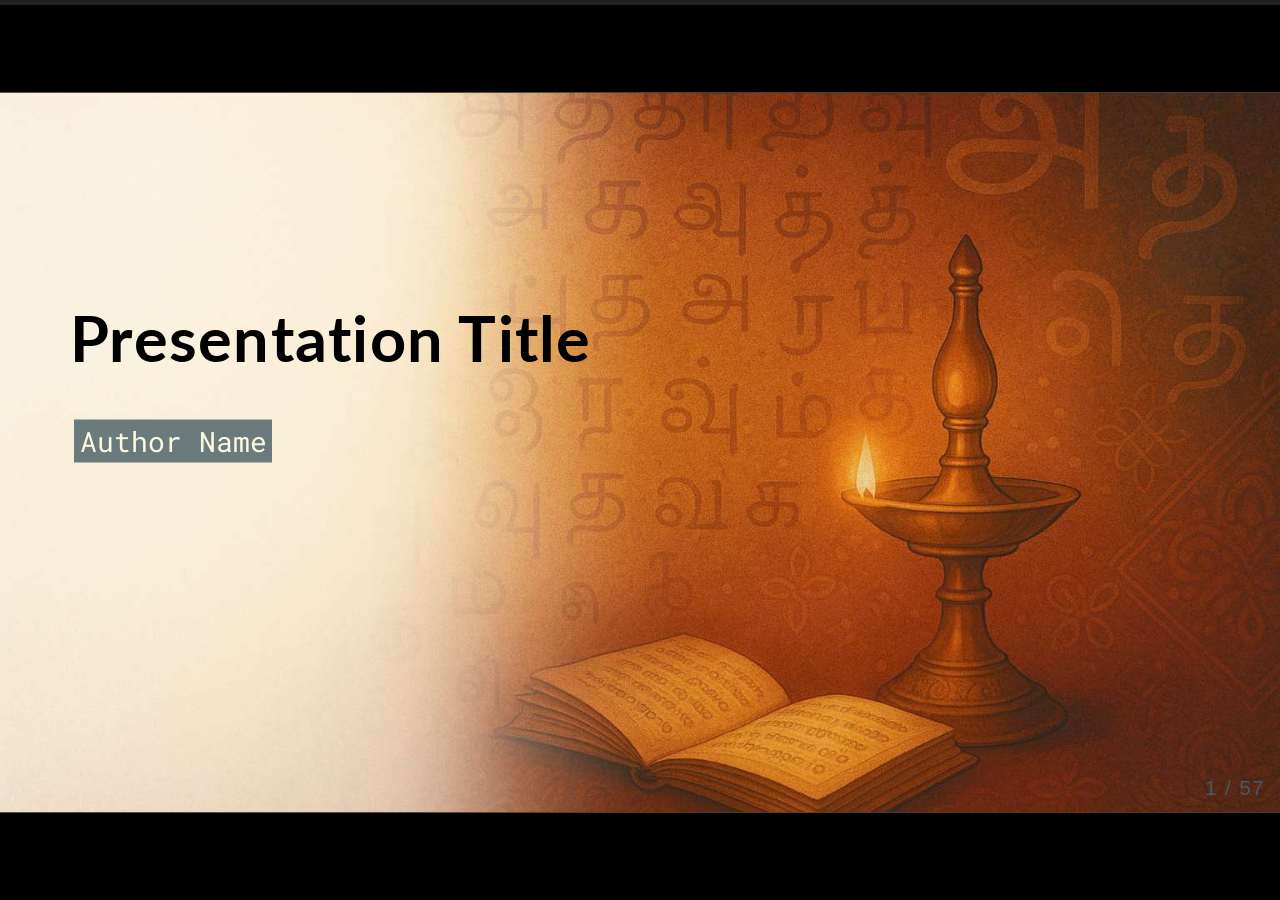
==== index.html @ c6c33ec2 "Add files via upload" ====
<!DOCTYPE html><html lang="en-US"><head><meta charset="UTF-8"><meta name="viewport" content="width=device-width,height=device-height,initial-scale=1.0"><meta name="apple-mobile-web-app-capable" content="yes"><meta http-equiv="X-UA-Compatible" content="ie=edge"><meta property="og:type" content="website"><meta name="twitter:card" content="summary"><style>@media screen{body[data-bespoke-view=""] .bespoke-marp-parent>.bespoke-marp-osc>button,body[data-bespoke-view=next] .bespoke-marp-parent>.bespoke-marp-osc>button,body[data-bespoke-view=presenter] .bespoke-marp-presenter-container .bespoke-marp-presenter-info-container button,body[data-bespoke-view=presenter] .bespoke-marp-presenter-container .bespoke-marp-presenter-note-container button{appearance:none;background-color:initial;border:0;color:inherit;cursor:pointer;font-size:inherit;opacity:.8;outline:none;padding:0;transition:opacity .2s linear;-webkit-tap-highlight-color:transparent}body[data-bespoke-view=""] .bespoke-marp-parent>.bespoke-marp-osc>button:disabled,body[data-bespoke-view=next] .bespoke-marp-parent>.bespoke-marp-osc>button:disabled,body[data-bespoke-view=presenter] .bespoke-marp-presenter-container .bespoke-marp-presenter-info-container button:disabled,body[data-bespoke-view=presenter] .bespoke-marp-presenter-container .bespoke-marp-presenter-note-container button:disabled{cursor:not-allowed;opacity:.15!important}body[data-bespoke-view=""] .bespoke-marp-parent>.bespoke-marp-osc>button:hover,body[data-bespoke-view=next] .bespoke-marp-parent>.bespoke-marp-osc>button:hover,body[data-bespoke-view=presenter] .bespoke-marp-presenter-container .bespoke-marp-presenter-info-container button:hover,body[data-bespoke-view=presenter] .bespoke-marp-presenter-container .bespoke-marp-presenter-note-container button:hover{opacity:1}body[data-bespoke-view=""] .bespoke-marp-parent>.bespoke-marp-osc>button:hover:active,body[data-bespoke-view=next] .bespoke-marp-parent>.bespoke-marp-osc>button:hover:active,body[data-bespoke-view=presenter] .bespoke-marp-presenter-container .bespoke-marp-presenter-info-container button:hover:active,body[data-bespoke-view=presenter] .bespoke-marp-presenter-container .bespoke-marp-presenter-note-container button:hover:active{opacity:.6}body[data-bespoke-view=""] .bespoke-marp-parent>.bespoke-marp-osc>button:hover:not(:disabled),body[data-bespoke-view=next] .bespoke-marp-parent>.bespoke-marp-osc>button:hover:not(:disabled),body[data-bespoke-view=presenter] .bespoke-marp-presenter-container .bespoke-marp-presenter-info-container button:hover:not(:disabled),body[data-bespoke-view=presenter] .bespoke-marp-presenter-container .bespoke-marp-presenter-note-container button:hover:not(:disabled){transition:none}body[data-bespoke-view=""] .bespoke-marp-parent>.bespoke-marp-osc>button[data-bespoke-marp-osc=prev],body[data-bespoke-view=next] .bespoke-marp-parent>.bespoke-marp-osc>button[data-bespoke-marp-osc=prev],body[data-bespoke-view=presenter] .bespoke-marp-presenter-container .bespoke-marp-presenter-info-container button.bespoke-marp-presenter-info-page-prev{background:#0000 url("[data-uri]") no-repeat 50%;background-size:contain;overflow:hidden;text-indent:100%;white-space:nowrap}body[data-bespoke-view=""] .bespoke-marp-parent>.bespoke-marp-osc>button[data-bespoke-marp-osc=next],body[data-bespoke-view=next] .bespoke-marp-parent>.bespoke-marp-osc>button[data-bespoke-marp-osc=next],body[data-bespoke-view=presenter] .bespoke-marp-presenter-container .bespoke-marp-presenter-info-container button.bespoke-marp-presenter-info-page-next{background:#0000 url("[data-uri]") no-repeat 50%;background-size:contain;overflow:hidden;text-indent:100%;white-space:nowrap}body[data-bespoke-view=""] .bespoke-marp-parent>.bespoke-marp-osc>button[data-bespoke-marp-osc=fullscreen],body[data-bespoke-view=next] .bespoke-marp-parent>.bespoke-marp-osc>button[data-bespoke-marp-osc=fullscreen]{background:#0000 url("[data-uri]") no-repeat 50%;background-size:contain;overflow:hidden;text-indent:100%;white-space:nowrap}body[data-bespoke-view=""] .bespoke-marp-parent>.bespoke-marp-osc>button.exit[data-bespoke-marp-osc=fullscreen],body[data-bespoke-view=next] .bespoke-marp-parent>.bespoke-marp-osc>button.exit[data-bespoke-marp-osc=fullscreen]{background-image:url("[data-uri]")}body[data-bespoke-view=""] .bespoke-marp-parent>.bespoke-marp-osc>button[data-bespoke-marp-osc=presenter],body[data-bespoke-view=next] .bespoke-marp-parent>.bespoke-marp-osc>button[data-bespoke-marp-osc=presenter]{background:#0000 url("[data-uri]") no-repeat 50%;background-size:contain;overflow:hidden;text-indent:100%;white-space:nowrap}body[data-bespoke-view=presenter] .bespoke-marp-presenter-container .bespoke-marp-presenter-note-container button.bespoke-marp-presenter-note-bigger{background:#0000 url("[data-uri]") no-repeat 50%;background-size:contain;overflow:hidden;text-indent:100%;white-space:nowrap}body[data-bespoke-view=presenter] .bespoke-marp-presenter-container .bespoke-marp-presenter-note-container button.bespoke-marp-presenter-note-smaller{background:#0000 url("[data-uri]") no-repeat 50%;background-size:contain;overflow:hidden;text-indent:100%;white-space:nowrap}}@keyframes __bespoke_marp_transition_reduced_outgoing__{0%{opacity:1}to{opacity:0}}@keyframes __bespoke_marp_transition_reduced_incoming__{0%{mix-blend-mode:plus-lighter;opacity:0}to{mix-blend-mode:plus-lighter;opacity:1}}.bespoke-marp-note,.bespoke-marp-osc,.bespoke-progress-parent{display:none;transition:none}@media screen{::view-transition-group(*){animation-duration:var(--marp-bespoke-transition-animation-duration,.5s);animation-timing-function:ease}::view-transition-new(*),::view-transition-old(*){animation-delay:0s;animation-direction:var(--marp-bespoke-transition-animation-direction,normal);animation-duration:var(--marp-bespoke-transition-animation-duration,.5s);animation-fill-mode:both;animation-name:var(--marp-bespoke-transition-animation-name,var(--marp-bespoke-transition-animation-name-fallback,__bespoke_marp_transition_no_animation__));mix-blend-mode:normal}::view-transition-old(*){--marp-bespoke-transition-animation-name-fallback:__bespoke_marp_transition_reduced_outgoing__;animation-timing-function:ease}::view-transition-new(*){--marp-bespoke-transition-animation-name-fallback:__bespoke_marp_transition_reduced_incoming__;animation-timing-function:ease}::view-transition-new(root),::view-transition-old(root){animation-timing-function:linear}::view-transition-new(__bespoke_marp_transition_osc__),::view-transition-old(__bespoke_marp_transition_osc__){animation-duration:0s!important;animation-name:__bespoke_marp_transition_osc__!important}::view-transition-new(__bespoke_marp_transition_osc__){opacity:0!important}.bespoke-marp-transition-warming-up::view-transition-group(*),.bespoke-marp-transition-warming-up::view-transition-new(*),.bespoke-marp-transition-warming-up::view-transition-old(*){animation-play-state:paused!important}body,html{height:100%;margin:0}body{background:#000;overflow:hidden}svg.bespoke-marp-slide{content-visibility:hidden;opacity:0;pointer-events:none;z-index:-1}svg.bespoke-marp-slide:not(.bespoke-marp-active) *{view-transition-name:none!important}svg.bespoke-marp-slide.bespoke-marp-active{content-visibility:visible;opacity:1;pointer-events:auto;z-index:0}svg.bespoke-marp-slide.bespoke-marp-active.bespoke-marp-active-ready *{animation-name:__bespoke_marp__!important}@supports not (content-visibility:hidden){svg.bespoke-marp-slide[data-bespoke-marp-load=hideable]{display:none}svg.bespoke-marp-slide[data-bespoke-marp-load=hideable].bespoke-marp-active{display:block}}}@media screen and (prefers-reduced-motion:reduce){svg.bespoke-marp-slide *{view-transition-name:none!important}}@media screen{[data-bespoke-marp-fragment=inactive]{visibility:hidden}body[data-bespoke-view=""] .bespoke-marp-parent,body[data-bespoke-view=next] .bespoke-marp-parent{inset:0;position:absolute}body[data-bespoke-view=""] .bespoke-marp-parent>.bespoke-marp-osc,body[data-bespoke-view=next] .bespoke-marp-parent>.bespoke-marp-osc{background:#000000a6;border-radius:7px;bottom:50px;color:#fff;contain:paint;display:block;font-family:Helvetica,Arial,sans-serif;font-size:16px;left:50%;line-height:0;opacity:1;padding:12px;position:absolute;touch-action:manipulation;transform:translateX(-50%);transition:opacity .2s linear;-webkit-user-select:none;user-select:none;white-space:nowrap;will-change:transform;z-index:1;view-transition-name:__bespoke_marp_transition_osc__}body[data-bespoke-view=""] .bespoke-marp-parent>.bespoke-marp-osc>*,body[data-bespoke-view=next] .bespoke-marp-parent>.bespoke-marp-osc>*{margin-left:6px}body[data-bespoke-view=""] .bespoke-marp-parent>.bespoke-marp-osc>:first-child,body[data-bespoke-view=next] .bespoke-marp-parent>.bespoke-marp-osc>:first-child{margin-left:0}body[data-bespoke-view=""] .bespoke-marp-parent>.bespoke-marp-osc>span,body[data-bespoke-view=next] .bespoke-marp-parent>.bespoke-marp-osc>span{opacity:.8}body[data-bespoke-view=""] .bespoke-marp-parent>.bespoke-marp-osc>span[data-bespoke-marp-osc=page],body[data-bespoke-view=next] .bespoke-marp-parent>.bespoke-marp-osc>span[data-bespoke-marp-osc=page]{display:inline-block;min-width:140px;text-align:center}body[data-bespoke-view=""] .bespoke-marp-parent>.bespoke-marp-osc>button[data-bespoke-marp-osc=fullscreen],body[data-bespoke-view=""] .bespoke-marp-parent>.bespoke-marp-osc>button[data-bespoke-marp-osc=next],body[data-bespoke-view=""] .bespoke-marp-parent>.bespoke-marp-osc>button[data-bespoke-marp-osc=presenter],body[data-bespoke-view=""] .bespoke-marp-parent>.bespoke-marp-osc>button[data-bespoke-marp-osc=prev],body[data-bespoke-view=next] .bespoke-marp-parent>.bespoke-marp-osc>button[data-bespoke-marp-osc=fullscreen],body[data-bespoke-view=next] .bespoke-marp-parent>.bespoke-marp-osc>button[data-bespoke-marp-osc=next],body[data-bespoke-view=next] .bespoke-marp-parent>.bespoke-marp-osc>button[data-bespoke-marp-osc=presenter],body[data-bespoke-view=next] .bespoke-marp-parent>.bespoke-marp-osc>button[data-bespoke-marp-osc=prev]{height:32px;line-height:32px;width:32px}body[data-bespoke-view=""] .bespoke-marp-parent.bespoke-marp-inactive,body[data-bespoke-view=next] .bespoke-marp-parent.bespoke-marp-inactive{cursor:none}body[data-bespoke-view=""] .bespoke-marp-parent.bespoke-marp-inactive>.bespoke-marp-osc,body[data-bespoke-view=next] .bespoke-marp-parent.bespoke-marp-inactive>.bespoke-marp-osc{opacity:0;pointer-events:none}body[data-bespoke-view=""] svg.bespoke-marp-slide,body[data-bespoke-view=next] svg.bespoke-marp-slide{height:100%;left:0;position:absolute;top:0;width:100%}body[data-bespoke-view=""] .bespoke-progress-parent{background:#222;display:flex;height:5px;width:100%}body[data-bespoke-view=""] .bespoke-progress-parent+.bespoke-marp-parent{top:5px}body[data-bespoke-view=""] .bespoke-progress-parent .bespoke-progress-bar{background:#0288d1;flex:0 0 0;transition:flex-basis .2s cubic-bezier(0,1,1,1)}body[data-bespoke-view=next]{background:#0000}body[data-bespoke-view=presenter]{background:#161616}body[data-bespoke-view=presenter] .bespoke-marp-presenter-container{display:grid;font-family:Helvetica,Arial,sans-serif;grid-template:"current dragbar next" minmax(140px,1fr) "current dragbar note" 2fr "info    dragbar note" 3em;grid-template-columns:minmax(3px,var(--bespoke-marp-presenter-split-ratio,66%)) 0 minmax(3px,1fr);height:100%;left:0;position:absolute;top:0;width:100%}body[data-bespoke-view=presenter] .bespoke-marp-presenter-container .bespoke-marp-parent{grid-area:current;overflow:hidden;position:relative}body[data-bespoke-view=presenter] .bespoke-marp-presenter-container .bespoke-marp-parent svg.bespoke-marp-slide{height:calc(100% - 40px);left:20px;pointer-events:none;position:absolute;top:20px;-webkit-user-select:none;user-select:none;width:calc(100% - 40px)}body[data-bespoke-view=presenter] .bespoke-marp-presenter-container .bespoke-marp-parent svg.bespoke-marp-slide.bespoke-marp-active{filter:drop-shadow(0 3px 10px rgba(0,0,0,.5))}body[data-bespoke-view=presenter] .bespoke-marp-presenter-container .bespoke-marp-presenter-dragbar-container{background:#0288d1;cursor:col-resize;grid-area:dragbar;margin-left:-3px;opacity:0;position:relative;transition:opacity .4s linear .1s;width:6px;z-index:10}body[data-bespoke-view=presenter] .bespoke-marp-presenter-container .bespoke-marp-presenter-dragbar-container:hover{opacity:1}body[data-bespoke-view=presenter] .bespoke-marp-presenter-container .bespoke-marp-presenter-dragbar-container.active{opacity:1;transition-delay:0s}body[data-bespoke-view=presenter] .bespoke-marp-presenter-container .bespoke-marp-presenter-next-container{background:#222;cursor:pointer;display:none;grid-area:next;overflow:hidden;position:relative}body[data-bespoke-view=presenter] .bespoke-marp-presenter-container .bespoke-marp-presenter-next-container.active{display:block}body[data-bespoke-view=presenter] .bespoke-marp-presenter-container .bespoke-marp-presenter-next-container iframe.bespoke-marp-presenter-next{background:#0000;border:0;display:block;filter:drop-shadow(0 3px 10px rgba(0,0,0,.5));height:calc(100% - 40px);left:20px;pointer-events:none;position:absolute;top:20px;-webkit-user-select:none;user-select:none;width:calc(100% - 40px)}body[data-bespoke-view=presenter] .bespoke-marp-presenter-container .bespoke-marp-presenter-note-container{background:#222;color:#eee;grid-area:note;position:relative;z-index:1}body[data-bespoke-view=presenter] .bespoke-marp-presenter-container .bespoke-marp-presenter-note-container button{height:1.5em;line-height:1.5em;width:1.5em}body[data-bespoke-view=presenter] .bespoke-marp-presenter-container .bespoke-marp-presenter-note-container .bespoke-marp-presenter-note-wrapper{display:block;inset:0;position:absolute}body[data-bespoke-view=presenter] .bespoke-marp-presenter-container .bespoke-marp-presenter-note-container .bespoke-marp-presenter-note-buttons{background:#000000a6;border-radius:4px;bottom:0;display:flex;gap:4px;margin:12px;opacity:0;padding:6px;pointer-events:none;position:absolute;right:0;transition:opacity .2s linear}body[data-bespoke-view=presenter] .bespoke-marp-presenter-container .bespoke-marp-presenter-note-container .bespoke-marp-presenter-note-buttons:focus-within,body[data-bespoke-view=presenter] .bespoke-marp-presenter-container .bespoke-marp-presenter-note-container .bespoke-marp-presenter-note-wrapper:focus-within+.bespoke-marp-presenter-note-buttons,body[data-bespoke-view=presenter] .bespoke-marp-presenter-container .bespoke-marp-presenter-note-container:hover .bespoke-marp-presenter-note-buttons{opacity:1;pointer-events:auto}body[data-bespoke-view=presenter] .bespoke-marp-presenter-container .bespoke-marp-presenter-note-container .bespoke-marp-note{box-sizing:border-box;font-size:calc(1.1em*var(--bespoke-marp-note-font-scale, 1));height:calc(100% - 40px);margin:20px;overflow:auto;padding-right:3px;white-space:pre-wrap;width:calc(100% - 40px);word-wrap:break-word;scrollbar-color:#eeeeee80 #0000;scrollbar-width:thin}body[data-bespoke-view=presenter] .bespoke-marp-presenter-container .bespoke-marp-presenter-note-container .bespoke-marp-note::-webkit-scrollbar{width:6px}body[data-bespoke-view=presenter] .bespoke-marp-presenter-container .bespoke-marp-presenter-note-container .bespoke-marp-note::-webkit-scrollbar-track{background:#0000}body[data-bespoke-view=presenter] .bespoke-marp-presenter-container .bespoke-marp-presenter-note-container .bespoke-marp-note::-webkit-scrollbar-thumb{background:#eeeeee80;border-radius:6px}body[data-bespoke-view=presenter] .bespoke-marp-presenter-container .bespoke-marp-presenter-note-container .bespoke-marp-note:empty{pointer-events:none}body[data-bespoke-view=presenter] .bespoke-marp-presenter-container .bespoke-marp-presenter-note-container .bespoke-marp-note.active{display:block}body[data-bespoke-view=presenter] .bespoke-marp-presenter-container .bespoke-marp-presenter-note-container .bespoke-marp-note p:first-child{margin-top:0}body[data-bespoke-view=presenter] .bespoke-marp-presenter-container .bespoke-marp-presenter-note-container .bespoke-marp-note p:last-child{margin-bottom:0}body[data-bespoke-view=presenter] .bespoke-marp-presenter-container .bespoke-marp-presenter-info-container{align-items:center;box-sizing:border-box;color:#eee;display:flex;flex-wrap:nowrap;grid-area:info;justify-content:center;overflow:hidden;padding:0 10px}body[data-bespoke-view=presenter] .bespoke-marp-presenter-container .bespoke-marp-presenter-info-container .bespoke-marp-presenter-info-page,body[data-bespoke-view=presenter] .bespoke-marp-presenter-container .bespoke-marp-presenter-info-container .bespoke-marp-presenter-info-time,body[data-bespoke-view=presenter] .bespoke-marp-presenter-container .bespoke-marp-presenter-info-container .bespoke-marp-presenter-info-timer{box-sizing:border-box;display:block;padding:0 10px;white-space:nowrap;width:100%}body[data-bespoke-view=presenter] .bespoke-marp-presenter-container .bespoke-marp-presenter-info-container button{height:1.5em;line-height:1.5em;width:1.5em}body[data-bespoke-view=presenter] .bespoke-marp-presenter-container .bespoke-marp-presenter-info-container .bespoke-marp-presenter-info-page{order:2;text-align:center}body[data-bespoke-view=presenter] .bespoke-marp-presenter-container .bespoke-marp-presenter-info-container .bespoke-marp-presenter-info-page .bespoke-marp-presenter-info-page-text{display:inline-block;min-width:120px;text-align:center}body[data-bespoke-view=presenter] .bespoke-marp-presenter-container .bespoke-marp-presenter-info-container .bespoke-marp-presenter-info-time{color:#999;order:1;text-align:left}body[data-bespoke-view=presenter] .bespoke-marp-presenter-container .bespoke-marp-presenter-info-container .bespoke-marp-presenter-info-timer{color:#999;order:3;text-align:right}body[data-bespoke-view=presenter] .bespoke-marp-presenter-container .bespoke-marp-presenter-info-container .bespoke-marp-presenter-info-timer:hover{cursor:pointer}}@media print{.bespoke-marp-presenter-info-container,.bespoke-marp-presenter-next-container,.bespoke-marp-presenter-note-container{display:none}}</style><style>@charset "UTF-8";@import "https://fonts.bunny.net/css?family=Lato:400,900|Roboto+Mono:400,700&display=swap";@import url('https://gsm-arivu.github.io/css/am_template_custom.css');@import url('https://cdnjs.cloudflare.com/ajax/libs/font-awesome/6.5.0/css/all.min.css');div#\:\$p > svg > foreignObject > section{width:1280px;height:720px;box-sizing:border-box;overflow:hidden;position:relative;scroll-snap-align:center center;-webkit-text-size-adjust:100%;text-size-adjust:100%}div#\:\$p > svg > foreignObject > section::after{bottom:0;content:attr(data-marpit-pagination);padding:inherit;pointer-events:none;position:absolute;right:0}div#\:\$p > svg > foreignObject > section:not([data-marpit-pagination])::after{display:none}div#\:\$p > svg > foreignObject > section :is(h1, marp-h1){font-size:2em;margin:0.67em 0}div#\:\$p > svg > foreignObject > section video::-webkit-media-controls{will-change:transform}@page {size:1280px 720px;margin:0}@media print{html, body{background-color:#fff;margin:0;page-break-inside:avoid;break-inside:avoid-page}div#\:\$p > svg > foreignObject > section{page-break-before:always;break-before:page}div#\:\$p > svg > foreignObject > section, div#\:\$p > svg > foreignObject > section *{-webkit-print-color-adjust:exact!important;animation-delay:0s!important;animation-duration:0s!important;color-adjust:exact!important;transition:none!important}div#\:\$p > svg[data-marpit-svg]{display:block;height:100vh;width:100vw}}/*!
 * Marp / Marpit Gaia theme.
 *
 * @theme gaia
 * @author Yuki Hattori
 *
 * @auto-scaling true
 * @size 16:9 1280px 720px
 * @size 4:3 960px 720px
 */div#\:\$p > svg > foreignObject > section :is(pre, marp-pre) code.hljs{display:block;overflow-x:auto;padding:1em}div#\:\$p > svg > foreignObject > section code.hljs{padding:3px 5px}div#\:\$p > svg > foreignObject > section .hljs{background:#000;color:#f8f8f8}div#\:\$p > svg > foreignObject > section .hljs-comment,div#\:\$p > svg > foreignObject > section .hljs-quote{color:#aeaeae;font-style:italic}div#\:\$p > svg > foreignObject > section .hljs-keyword,div#\:\$p > svg > foreignObject > section .hljs-selector-tag,div#\:\$p > svg > foreignObject > section .hljs-type{color:#e28964}div#\:\$p > svg > foreignObject > section .hljs-string{color:#65b042}div#\:\$p > svg > foreignObject > section .hljs-subst{color:#daefa3}div#\:\$p > svg > foreignObject > section .hljs-link,div#\:\$p > svg > foreignObject > section .hljs-regexp{color:#e9c062}div#\:\$p > svg > foreignObject > section .hljs-name,div#\:\$p > svg > foreignObject > section .hljs-section,div#\:\$p > svg > foreignObject > section .hljs-tag,div#\:\$p > svg > foreignObject > section .hljs-title{color:#89bdff}div#\:\$p > svg > foreignObject > section .hljs-class .hljs-title,div#\:\$p > svg > foreignObject > section .hljs-doctag,div#\:\$p > svg > foreignObject > section .hljs-title.class_{text-decoration:underline}div#\:\$p > svg > foreignObject > section .hljs-bullet,div#\:\$p > svg > foreignObject > section .hljs-number,div#\:\$p > svg > foreignObject > section .hljs-symbol{color:#3387cc}div#\:\$p > svg > foreignObject > section .hljs-params,div#\:\$p > svg > foreignObject > section .hljs-template-variable,div#\:\$p > svg > foreignObject > section .hljs-variable{color:#3e87e3}div#\:\$p > svg > foreignObject > section .hljs-attribute{color:#cda869}div#\:\$p > svg > foreignObject > section .hljs-meta{color:#8996a8}div#\:\$p > svg > foreignObject > section .hljs-formula{background-color:#0e2231;color:#f8f8f8;font-style:italic}div#\:\$p > svg > foreignObject > section .hljs-addition{background-color:#253b22;color:#f8f8f8}div#\:\$p > svg > foreignObject > section .hljs-deletion{background-color:#420e09;color:#f8f8f8}div#\:\$p > svg > foreignObject > section .hljs-selector-class{color:#9b703f}div#\:\$p > svg > foreignObject > section .hljs-selector-id{color:#8b98ab}div#\:\$p > svg > foreignObject > section .hljs-emphasis{font-style:italic}div#\:\$p > svg > foreignObject > section .hljs-strong{font-weight:700}div#\:\$p > svg > foreignObject > section :is(h1, marp-h1),div#\:\$p > svg > foreignObject > section :is(h2, marp-h2),div#\:\$p > svg > foreignObject > section :is(h3, marp-h3),div#\:\$p > svg > foreignObject > section :is(h4, marp-h4),div#\:\$p > svg > foreignObject > section :is(h5, marp-h5),div#\:\$p > svg > foreignObject > section :is(h6, marp-h6){margin:.5em 0 0}div#\:\$p > svg > foreignObject > section :is(h1, marp-h1) strong,div#\:\$p > svg > foreignObject > section :is(h2, marp-h2) strong,div#\:\$p > svg > foreignObject > section :is(h3, marp-h3) strong,div#\:\$p > svg > foreignObject > section :is(h4, marp-h4) strong,div#\:\$p > svg > foreignObject > section :is(h5, marp-h5) strong,div#\:\$p > svg > foreignObject > section :is(h6, marp-h6) strong{font-weight:inherit}div#\:\$p > svg > foreignObject > section :is(h1, marp-h1)::part(auto-scaling),div#\:\$p > svg > foreignObject > section :is(h2, marp-h2)::part(auto-scaling),div#\:\$p > svg > foreignObject > section :is(h3, marp-h3)::part(auto-scaling),div#\:\$p > svg > foreignObject > section :is(h4, marp-h4)::part(auto-scaling),div#\:\$p > svg > foreignObject > section :is(h5, marp-h5)::part(auto-scaling),div#\:\$p > svg > foreignObject > section :is(h6, marp-h6)::part(auto-scaling){max-height:580px}div#\:\$p > svg > foreignObject > section :is(h1, marp-h1){font-size:1.8em}div#\:\$p > svg > foreignObject > section :is(h2, marp-h2){font-size:1.5em}div#\:\$p > svg > foreignObject > section :is(h3, marp-h3){font-size:1.3em}div#\:\$p > svg > foreignObject > section :is(h4, marp-h4){font-size:1.1em}div#\:\$p > svg > foreignObject > section :is(h5, marp-h5){font-size:1em}div#\:\$p > svg > foreignObject > section :is(h6, marp-h6){font-size:.9em}div#\:\$p > svg > foreignObject > section blockquote,div#\:\$p > svg > foreignObject > section p{margin:1em 0 0}div#\:\$p > svg > foreignObject > section ol>li,div#\:\$p > svg > foreignObject > section ul>li{margin:.3em 0 0}div#\:\$p > svg > foreignObject > section ol>li>p,div#\:\$p > svg > foreignObject > section ul>li>p{margin:.6em 0 0}div#\:\$p > svg > foreignObject > section code{display:inline-block;font-family:Roboto Mono,monospace;font-size:.8em;letter-spacing:0;margin:-.1em .15em;padding:.1em .2em;vertical-align:baseline}div#\:\$p > svg > foreignObject > section :is(pre, marp-pre){display:block;margin:1em 0 0;overflow:visible}div#\:\$p > svg > foreignObject > section :is(pre, marp-pre) code{box-sizing:border-box;font-size:.7em;margin:0;min-width:100%;padding:.5em}div#\:\$p > svg > foreignObject > section :is(pre, marp-pre)::part(auto-scaling){max-height:calc(580px - 1em)}div#\:\$p > svg > foreignObject > section blockquote{margin:1em 0 0;padding:0 1em;position:relative}div#\:\$p > svg > foreignObject > section blockquote:after,div#\:\$p > svg > foreignObject > section blockquote:before{content:"“";display:block;font-family:Times New Roman,serif;font-weight:700;position:absolute}div#\:\$p > svg > foreignObject > section blockquote:before{left:0;top:0}div#\:\$p > svg > foreignObject > section blockquote:after{bottom:0;right:0;transform:rotate(180deg)}div#\:\$p > svg > foreignObject > section blockquote>:first-child{margin-top:0}div#\:\$p > svg > foreignObject > section mark{background:transparent}div#\:\$p > svg > foreignObject > section table{border-collapse:collapse;border-spacing:0;margin:1em 0 0}div#\:\$p > svg > foreignObject > section table td,div#\:\$p > svg > foreignObject > section table th{border-style:solid;border-width:1px;padding:.2em .4em}div#\:\$p > svg > foreignObject > section footer,div#\:\$p > svg > foreignObject > section header,div#\:\$p > svg > foreignObject > section:after{box-sizing:border-box;font-size:66%;height:70px;line-height:50px;overflow:hidden;padding:10px 25px;position:absolute}div#\:\$p > svg > foreignObject > section:after{--marpit-root-font-size:66%;}div#\:\$p > svg > foreignObject > section header{top:0}div#\:\$p > svg > foreignObject > section footer,div#\:\$p > svg > foreignObject > section header{left:0;right:0}div#\:\$p > svg > foreignObject > section footer{bottom:0}div#\:\$p > svg > foreignObject > section{background-color:var(--color-background);background-image:linear-gradient(135deg, hsla(0,0%,53%,0), hsla(0,0%,53%,.02) 50%, hsla(0,0%,100%,0) 0, hsla(0,0%,100%,.05));color:var(--color-foreground);font-family:Lato,Avenir Next,Avenir,Trebuchet MS,Segoe UI,sans-serif;font-size:35px;height:720px;letter-spacing:1.25px;line-height:1.35;padding:70px;width:1280px;word-wrap:break-word;--color-background:#fff8e1;--color-background-stripe:rgba(69,90,100,.1);--color-foreground:#455a64;--color-dimmed:#6a7a7d;--color-highlight:#0288d1;}div#\:\$p > svg > foreignObject > section{--marpit-root-font-size:35px;}div#\:\$p > svg > foreignObject > section:after{bottom:0;font-size:80%;right:0}div#\:\$p > svg > foreignObject > section:after{--marpit-root-font-size:80%;}div#\:\$p > svg > foreignObject > section a,div#\:\$p > svg > foreignObject > section mark{color:var(--color-highlight)}div#\:\$p > svg > foreignObject > section code{background:var(--color-dimmed);color:var(--color-background)}div#\:\$p > svg > foreignObject > section :is(h1, marp-h1) strong,div#\:\$p > svg > foreignObject > section :is(h2, marp-h2) strong,div#\:\$p > svg > foreignObject > section :is(h3, marp-h3) strong,div#\:\$p > svg > foreignObject > section :is(h4, marp-h4) strong,div#\:\$p > svg > foreignObject > section :is(h5, marp-h5) strong,div#\:\$p > svg > foreignObject > section :is(h6, marp-h6) strong{color:var(--color-highlight)}div#\:\$p > svg > foreignObject > section :is(pre, marp-pre){background:var(--color-foreground)}div#\:\$p > svg > foreignObject > section :is(pre, marp-pre)>code{background:transparent}div#\:\$p > svg > foreignObject > section blockquote:after,div#\:\$p > svg > foreignObject > section blockquote:before,div#\:\$p > svg > foreignObject > section footer,div#\:\$p > svg > foreignObject > section header,div#\:\$p > svg > foreignObject > section section:after{color:var(--color-dimmed)}div#\:\$p > svg > foreignObject > section table td,div#\:\$p > svg > foreignObject > section table th{border-color:var(--color-foreground)}div#\:\$p > svg > foreignObject > section table thead th{background:var(--color-foreground);color:var(--color-background)}div#\:\$p > svg > foreignObject > section table tbody>tr:nth-child(odd) td,div#\:\$p > svg > foreignObject > section table tbody>tr:nth-child(odd) th{background:var(--color-background-stripe, transparent)}div#\:\$p > svg > foreignObject > section>:first-child,div#\:\$p > svg > foreignObject > section>header:first-child+*{margin-top:0}div#\:\$p > svg > foreignObject > section:where(.invert){--color-background:#455a64;--color-background-stripe:rgba(255,248,225,.1);--color-foreground:#fff8e1;--color-dimmed:#dad8c8;--color-highlight:#81d4fa;}div#\:\$p > svg > foreignObject > section:where(.gaia){--color-background:#0288d1;--color-background-stripe:rgba(255,248,225,.1);--color-foreground:#fff8e1;--color-dimmed:#cce2de;--color-highlight:#81d4fa;}div#\:\$p > svg > foreignObject > section:where(.lead){align-items:stretch;flex-flow:column nowrap;place-content:safe center center}div#\:\$p > svg > foreignObject > section:where(.lead) :is(h1, marp-h1),div#\:\$p > svg > foreignObject > section:where(.lead) :is(h2, marp-h2),div#\:\$p > svg > foreignObject > section:where(.lead) :is(h3, marp-h3),div#\:\$p > svg > foreignObject > section:where(.lead) :is(h4, marp-h4),div#\:\$p > svg > foreignObject > section:where(.lead) :is(h5, marp-h5),div#\:\$p > svg > foreignObject > section:where(.lead) :is(h6, marp-h6){text-align:center}div#\:\$p > svg > foreignObject > section:where(.lead) p{text-align:center}div#\:\$p > svg > foreignObject > section:where(.lead) blockquote>:is(h1, marp-h1),div#\:\$p > svg > foreignObject > section:where(.lead) blockquote>:is(h2, marp-h2),div#\:\$p > svg > foreignObject > section:where(.lead) blockquote>:is(h3, marp-h3),div#\:\$p > svg > foreignObject > section:where(.lead) blockquote>:is(h4, marp-h4),div#\:\$p > svg > foreignObject > section:where(.lead) blockquote>:is(h5, marp-h5),div#\:\$p > svg > foreignObject > section:where(.lead) blockquote>:is(h6, marp-h6),div#\:\$p > svg > foreignObject > section:where(.lead) blockquote>p{text-align:left}div#\:\$p > svg > foreignObject > section:where(.lead) ol>li>p,div#\:\$p > svg > foreignObject > section:where(.lead) ul>li>p{text-align:left}div#\:\$p > svg > foreignObject > section:where(.lead) table{margin-left:auto;margin-right:auto}div#\:\$p > svg > foreignObject > :where(section){container-type:size}div#\:\$p > svg > foreignObject > section img[data-marp-twemoji]{background:transparent;height:1em;margin:0 .05em 0 .1em;vertical-align:-.1em;width:1em}/*!
 * Marp / Marpit arivu theme.
 *
 * @theme arivu
 * @author Ganesh Shankar mishra
 *
 * @auto-scaling true
 * @size 16:9 1280px 720px
 * @size 4:3 960px 720px
 */div#\:\$p > svg > foreignObject > section.test-import2{background-color:blue}div#\:\$p > svg > foreignObject > section .icon-header{position:absolute;top:0;left:0;right:0;height:70px;padding:10px 25px;display:flex;align-items:center;box-sizing:border-box}div#\:\$p > svg > foreignObject > section .icon-header img{height:60px}div#\:\$p > svg > foreignObject > section.invert .icon-header img{filter:invert(1)}div#\:\$p > svg > foreignObject > section.gaia .icon-header img{filter:invert(1)}div#\:\$p > svg > foreignObject > section .icon-header :is(h1, marp-h1){margin:0;font-size:24px;font-weight:normal;color:var(--color-foreground);line-height:0;padding:10px}div#\:\$p > svg > foreignObject > section .icon-header p{margin:0;font-size:24px;font-weight:normal;color:var(--color-foreground);line-height:0;padding:10px}div#\:\$p > svg > foreignObject > section::after{content:attr(data-marpit-pagination) " / " attr(data-marpit-pagination-total);position:absolute;bottom:-10px;right:-10px;font-size:0.6em;color:var(--color-foreground);font-family:sans-serif}div#\:\$p > svg > foreignObject > section::after{--marpit-root-font-size: 0.6em;}div#\:\$p > svg > foreignObject > section.box ul{list-style:none;padding:0}div#\:\$p > svg > foreignObject > section.box li{padding:14px;border-radius:12px;color:white;font-weight:normal;margin-bottom:14px;font-size:1.05em;box-shadow:3px 5px 15px rgba(0, 0, 0, 0.25);transition:transform 0.2s ease}div#\:\$p > svg > foreignObject > section.box li:hover{transform:scale(1.02)}div#\:\$p > svg > foreignObject > section.box li:nth-child(1){background-color:#FF6F61}div#\:\$p > svg > foreignObject > section.box li:nth-child(2){background-color:#6A5ACD}div#\:\$p > svg > foreignObject > section.box li:nth-child(3){background-color:#26A69A}div#\:\$p > svg > foreignObject > section.box li:nth-child(4){background-color:#FFA500}div#\:\$p > svg > foreignObject > section.box li:nth-child(5){background-color:#9C27B0}div#\:\$p > svg > foreignObject > section.box li:nth-child(6){background-color:#42A5F5}div#\:\$p > svg > foreignObject > section.capsule ul{list-style:none;padding:0}div#\:\$p > svg > foreignObject > section.capsule li{padding:14px 24px;border-radius:999px;color:white;font-weight:500;margin-bottom:14px;font-size:1.05em;box-shadow:3px 5px 15px rgba(0, 0, 0, 0.25);transition:transform 0.2s ease}div#\:\$p > svg > foreignObject > section.capsule li::before{content:''}div#\:\$p > svg > foreignObject > section.capsule li:hover{transform:scale(1.02)}div#\:\$p > svg > foreignObject > section.capsule li:nth-child(1){background-color:#2E86AB}div#\:\$p > svg > foreignObject > section.capsule li:nth-child(2){background-color:#6C5B7B}div#\:\$p > svg > foreignObject > section.capsule li:nth-child(3){background-color:#3C8D0D}div#\:\$p > svg > foreignObject > section.capsule li:nth-child(4){background-color:#D4A373}div#\:\$p > svg > foreignObject > section.capsule li:nth-child(5){background-color:#4E4E50}div#\:\$p > svg > foreignObject > section.capsule li:nth-child(6){background-color:#227C9D}div#\:\$p > svg > foreignObject > section.white ul{list-style:none;padding:0;margin:0}div#\:\$p > svg > foreignObject > section.white li{padding:16px 20px;background-color:#F8F9FA;color:#2C3E50;font-weight:500;margin-bottom:12px;font-size:1.05em;border-radius:15px;box-shadow:3px 5px 15px rgba(0, 0, 0, 0.25);transition:transform 0.2s ease}div#\:\$p > svg > foreignObject > section.white li:nth-child(even){background-color:#ECEFF1}div#\:\$p > svg > foreignObject > section.white li::before{content:"";color:#2C3E50;margin-right:12px;font-size:1.1em;vertical-align:middle}div#\:\$p > svg > foreignObject > section.white li:hover{transform:scale(1.02)}div#\:\$p > svg > foreignObject > section.white_circle ul{list-style:none;padding:0;margin:0}div#\:\$p > svg > foreignObject > section.white_circle li{padding:16px 20px;border-left:6px solid #2C3E50;background-color:#F8F9FA;color:#2C3E50;font-weight:500;margin-bottom:12px;font-size:1.05em;border-radius:6px;box-shadow:3px 5px 15px rgba(0, 0, 0, 0.25);transition:transform 0.2s ease}div#\:\$p > svg > foreignObject > section.white_circle li:nth-child(even){background-color:#ECEFF1}div#\:\$p > svg > foreignObject > section.white_circle li::before{content:"●";color:#2C3E50;margin-right:12px;font-size:1.1em;vertical-align:middle}div#\:\$p > svg > foreignObject > section.white_circle li:hover{transform:scale(1.02)}div#\:\$p > svg > foreignObject > section.white_delta ul{list-style:none;padding:0;margin:0}div#\:\$p > svg > foreignObject > section.white_delta li{padding:16px 22px;background-color:#FDFDFD;color:#1A1A1A;border-left:5px solid #6A1B9A;margin-bottom:14px;font-size:1.1em;font-weight:400;line-height:1.6;border-radius:4px;box-shadow:3px 5px 15px rgba(0, 0, 0, 0.25);transition:transform 0.2s ease}div#\:\$p > svg > foreignObject > section.white_delta li:nth-child(odd){background-color:#FAF7FF}div#\:\$p > svg > foreignObject > section.white_delta li:nth-child(even){background-color:#F3F6FB}div#\:\$p > svg > foreignObject > section.white_delta li::before{content:"▶";color:#6A1B9A;margin-right:10px;font-size:0.9em;vertical-align:middle}div#\:\$p > svg > foreignObject > section.white_delta li:hover{transform:scale(1.02)}div#\:\$p > svg > foreignObject > section.card ul{display:grid;grid-template-columns:repeat(3, 1fr);gap:20px;list-style:none;padding:0;margin:0}div#\:\$p > svg > foreignObject > section.card li{background-color:#e35757b8;color:#fbf9f9;padding:18px 24px;border-top:6px solid #6a0118;border-radius:8px;box-shadow:3px 5px 15px rgba(0, 0, 0, 0.25);font-size:1.05em;font-weight:normal;line-height:1.5;align-items:flex-start;transition:transform 0.2s ease}div#\:\$p > svg > foreignObject > section.card li:hover{transform:translateY(-4px)}@media (max-width: 768px){div#\:\$p > svg > foreignObject > section.card ul{grid-template-columns:repeat(2, 1fr)}}@media (max-width: 480px){div#\:\$p > svg > foreignObject > section.card ul{grid-template-columns:1fr}}div#\:\$p > svg > foreignObject > section.panel ul{display:flex;flex-wrap:wrap;gap:16px;padding-left:0;list-style:none;margin:0}div#\:\$p > svg > foreignObject > section.panel > ul > li{flex:1 1 23%;display:flex;flex-direction:column;border-radius:10px;overflow:hidden;box-shadow:2px 4px 12px rgba(0, 0, 0, 0.2);min-width:220px;min-height:400px;background-color:#f9f9f9;margin:0;padding:0;transition:transform 0.3s ease, box-shadow 0.3s ease}div#\:\$p > svg > foreignObject > section.panel > ul > li:hover{transform:translateY(-6px);box-shadow:4px 6px 16px rgba(0, 0, 0, 0.3)}div#\:\$p > svg > foreignObject > section.panel li::marker{display:none}div#\:\$p > svg > foreignObject > section.panel > ul > li > p:first-child{background-color:#333;color:#fff;font-weight:normal;text-align:center;padding:0px;margin:0;font-size:2.1em}div#\:\$p > svg > foreignObject > section.panel > ul > li > ul{background-color:#f0f0f0;flex:1;padding:14px;margin:0;font-size:0.95em;font-weight:normal;line-height:1.6;list-style:none;transition:background-color 0.3s ease;border-bottom-left-radius:12px;border-bottom-right-radius:12px;text-align:center;display:flex;align-items:center;justify-content:center}div#\:\$p > svg > foreignObject > section.panel > ul > li:hover > ul{background-color:#eaeaea}div#\:\$p > svg > foreignObject > section.panel > ul > li > ul li{list-style:none;padding-left:0;margin:6px 0;display:block}div#\:\$p > svg > foreignObject > section.panel li:nth-child(1) > p:first-child{background-color:#2c3e50}div#\:\$p > svg > foreignObject > section.panel li:nth-child(2) > p:first-child{background-color:#8e44ad}div#\:\$p > svg > foreignObject > section.panel li:nth-child(3) > p:first-child{background-color:#16a085}div#\:\$p > svg > foreignObject > section.panel li:nth-child(4) > p:first-child{background-color:#d35400}div#\:\$p > svg > foreignObject > section.panel li:nth-child(1) > ul{background-color:#ecf0f1;border:2px solid #2c3e50}div#\:\$p > svg > foreignObject > section.panel li:nth-child(2) > ul{background-color:#f5eef8;border:2px solid #8e44ad}div#\:\$p > svg > foreignObject > section.panel li:nth-child(3) > ul{background-color:#e8f8f5;border:2px solid #16a085}div#\:\$p > svg > foreignObject > section.panel li:nth-child(4) > ul{background-color:#fbeee6;border:2px solid #d35400}@media (max-width: 768px){div#\:\$p > svg > foreignObject > section.panel ul{flex-direction:column}}div#\:\$p > svg > foreignObject > section.panel_card ul{display:grid;grid-template-columns:repeat(auto-fit, minmax(240px, 1fr));gap:16px;padding:0;margin:0;list-style:none;justify-content:center}div#\:\$p > svg > foreignObject > section.panel_card > ul > li{display:flex;flex-direction:column;justify-content:stretch;align-items:stretch;background-color:#f9f9f9;border-radius:10px;overflow:hidden;box-shadow:2px 4px 12px rgba(0, 0, 0, 0.2);min-height:220px;height:100%;max-width:300px;width:100%;transition:transform 0.3s ease, box-shadow 0.3s ease;text-align:center}div#\:\$p > svg > foreignObject > section.panel_card > ul > li:hover{transform:translateY(-6px);box-shadow:4px 6px 16px rgba(0, 0, 0, 0.3)}div#\:\$p > svg > foreignObject > section.panel_card li::marker{display:none}div#\:\$p > svg > foreignObject > section.panel_card > ul > li > p:first-child{font-size:2.1em;font-weight:normal;padding:14px;margin:0;color:#fff}div#\:\$p > svg > foreignObject > section.panel_card > ul > li > ul{flex:1;display:flex;flex-direction:column;justify-content:center;align-items:center;padding:14px;margin:0;font-size:0.95em;font-weight:normal;line-height:1.6;list-style:none;border-bottom-left-radius:12px;border-bottom-right-radius:12px;text-align:center;background-color:#f0f0f0}div#\:\$p > svg > foreignObject > section.panel_card > ul > li > ul > li{list-style:none;margin:6px 0;text-align:center}div#\:\$p > svg > foreignObject > section.panel_card li:nth-child(1) > p:first-child{background-color:#2c3e50}div#\:\$p > svg > foreignObject > section.panel_card li:nth-child(1) > ul{background-color:#ecf0f1;border:2px solid #2c3e50}div#\:\$p > svg > foreignObject > section.panel_card li:nth-child(2) > p:first-child{background-color:#8e44ad}div#\:\$p > svg > foreignObject > section.panel_card li:nth-child(2) > ul{background-color:#f5eef8;border:2px solid #8e44ad}div#\:\$p > svg > foreignObject > section.panel_card li:nth-child(3) > p:first-child{background-color:#16a085}div#\:\$p > svg > foreignObject > section.panel_card li:nth-child(3) > ul{background-color:#e8f8f5;border:2px solid #16a085}div#\:\$p > svg > foreignObject > section.panel_card li:nth-child(4) > p:first-child{background-color:#d35400}div#\:\$p > svg > foreignObject > section.panel_card li:nth-child(4) > ul{background-color:#fbeee6;border:2px solid #d35400}div#\:\$p > svg > foreignObject > section.panel_card li:nth-child(5) > p:first-child{background-color:#2980b9}div#\:\$p > svg > foreignObject > section.panel_card li:nth-child(5) > ul{background-color:#eaf2f8;border:2px solid #2980b9}div#\:\$p > svg > foreignObject > section.panel_card li:nth-child(6) > p:first-child{background-color:#c0392b}div#\:\$p > svg > foreignObject > section.panel_card li:nth-child(6) > ul{background-color:#f9ebea;border:2px solid #c0392b}div#\:\$p > svg > foreignObject > section.panel_card li:nth-child(7) > p:first-child{background-color:#27ae60}div#\:\$p > svg > foreignObject > section.panel_card li:nth-child(7) > ul{background-color:#eafaf1;border:2px solid #27ae60}div#\:\$p > svg > foreignObject > section.panel_card li:nth-child(8) > p:first-child{background-color:#f39c12}div#\:\$p > svg > foreignObject > section.panel_card li:nth-child(8) > ul{background-color:#fef5e7;border:2px solid #f39c12}@media (max-width: 768px){div#\:\$p > svg > foreignObject > section.panel_card ul{grid-template-columns:1fr}}div#\:\$p > svg > foreignObject > section.panel_card ul{display:flex;flex-wrap:wrap;justify-content:center;align-items:stretch;gap:5px;padding:0;margin:0;list-style:none}div#\:\$p > svg > foreignObject > section.panel_card > ul > li{flex:1 1 calc(25% - 16px);max-width:300px;min-width:240px;min-height:280px;align-self:stretch;display:flex;flex-direction:column;background-color:#f9f9f9;border-radius:10px;overflow:hidden;box-shadow:2px 4px 12px rgba(0, 0, 0, 0.2);transition:transform 0.3s ease, box-shadow 0.3s ease;text-align:center}div#\:\$p > svg > foreignObject > section.panel_card > ul > li:hover{transform:translateY(-6px);box-shadow:4px 6px 16px rgba(0, 0, 0, 0.3)}div#\:\$p > svg > foreignObject > section.panel_card li::marker{display:none}div#\:\$p > svg > foreignObject > section.panel_card > ul > li > p:first-child{font-size:2.0em;font-weight:normal;padding:0px;margin:0;color:#fff}div#\:\$p > svg > foreignObject > section.panel_card > ul > li > ul{flex:1;display:flex;flex-direction:column;justify-content:center;align-items:center;padding-top:0px;margin:0;font-size:0.95em;font-weight:normal;line-height:1.6;list-style:none;border-bottom-left-radius:12px;border-bottom-right-radius:12px;text-align:center;background-color:#f0f0f0}div#\:\$p > svg > foreignObject > section.panel_card > ul > li > ul > li{margin:6px 0;list-style:none;text-align:center}div#\:\$p > svg > foreignObject > section.panel_card li:nth-child(1) > p:first-child{background-color:#2c3e50}div#\:\$p > svg > foreignObject > section.panel_card li:nth-child(1) > ul{background-color:#ecf0f1;border:2px solid #2c3e50}div#\:\$p > svg > foreignObject > section.panel_card li:nth-child(2) > p:first-child{background-color:#8e44ad}div#\:\$p > svg > foreignObject > section.panel_card li:nth-child(2) > ul{background-color:#f5eef8;border:2px solid #8e44ad}div#\:\$p > svg > foreignObject > section.panel_card li:nth-child(3) > p:first-child{background-color:#16a085}div#\:\$p > svg > foreignObject > section.panel_card li:nth-child(3) > ul{background-color:#e8f8f5;border:2px solid #16a085}div#\:\$p > svg > foreignObject > section.panel_card li:nth-child(4) > p:first-child{background-color:#d35400}div#\:\$p > svg > foreignObject > section.panel_card li:nth-child(4) > ul{background-color:#fbeee6;border:2px solid #d35400}div#\:\$p > svg > foreignObject > section.panel_card li:nth-child(5) > p:first-child{background-color:#2980b9}div#\:\$p > svg > foreignObject > section.panel_card li:nth-child(5) > ul{background-color:#eaf2f8;border:2px solid #2980b9}div#\:\$p > svg > foreignObject > section.panel_card li:nth-child(6) > p:first-child{background-color:#c0392b}div#\:\$p > svg > foreignObject > section.panel_card li:nth-child(6) > ul{background-color:#f9ebea;border:2px solid #c0392b}div#\:\$p > svg > foreignObject > section.panel_card li:nth-child(7) > p:first-child{background-color:#27ae60}div#\:\$p > svg > foreignObject > section.panel_card li:nth-child(7) > ul{background-color:#eafaf1;border:2px solid #27ae60}div#\:\$p > svg > foreignObject > section.panel_card li:nth-child(8) > p:first-child{background-color:#f39c12}div#\:\$p > svg > foreignObject > section.panel_card li:nth-child(8) > ul{background-color:#fef5e7;border:2px solid #f39c12}@media (max-width: 768px){div#\:\$p > svg > foreignObject > section.panel_card > ul > li{flex:1 1 100%;max-width:100%}}div#\:\$p > svg > foreignObject > section.panel_transparent ul{display:flex;flex-wrap:wrap;justify-content:space-evenly;gap:24px;padding-left:0;list-style:none;margin:0}div#\:\$p > svg > foreignObject > section.panel_transparent > ul > li{flex:1 1 calc(33.333% - 32px);max-width:300px;display:flex;flex-direction:column;min-height:200px;padding:0;background:none;border:none;border-radius:0;box-shadow:none;transition:none}div#\:\$p > svg > foreignObject > section.panel_transparent > ul > li > p:first-child{font-size:1.8em;text-align:center;padding:10px 0;margin:0;color:#000;border-bottom:2px dashed #999}div#\:\$p > svg > foreignObject > section.panel_transparent > ul > li > ul{flex:1;padding:12px;margin:0;list-style:none;background:none;border:none;text-align:center;font-size:0.95em;font-weight:normal;line-height:1.5}div#\:\$p > svg > foreignObject > section.panel_transparent > ul > li > ul li{list-style:none;padding-left:0;margin:6px 0;display:block}div#\:\$p > svg > foreignObject > section.panel_transparent li::marker{display:none}@media (max-width: 768px){div#\:\$p > svg > foreignObject > section.panel_transparent > ul > li{flex:1 1 100%;max-width:100%}}div#\:\$p > svg > foreignObject > section.panel_capsule ul{display:flex;flex-wrap:wrap;gap:16px;padding-left:0;list-style:none;margin:0}div#\:\$p > svg > foreignObject > section.panel_capsule > ul > li{flex:1 1 23%;display:flex;flex-direction:column;overflow:hidden;background-color:#f9f9f900;margin:0;padding:0;transition:transform 0.3s ease, box-shadow 0.3s ease;border-bottom-left-radius:999px;border-bottom-right-radius:999px}div#\:\$p > svg > foreignObject > section.panel_capsule > ul > li:hover{transform:translateY(-6px);box-shadow:4px 6px 16px rgba(0, 0, 0, 0.3)}div#\:\$p > svg > foreignObject > section.panel_capsule li::marker{display:none}div#\:\$p > svg > foreignObject > section.panel_capsule > ul > li > p:first-child{font-weight:normal;text-align:center;padding:14px;margin-left:auto;margin-right:auto;font-size:2.1em;border-radius:50%;width:100px;height:100px;display:flex;align-items:center;justify-content:center}div#\:\$p > svg > foreignObject > section.panel_capsule > ul > li > ul{min-width:220px;min-height:300px;background-color:#f0f0f0;flex:1;padding:14px;margin:0;font-size:0.95em;font-weight:normal;line-height:1.6;list-style:none;transition:background-color 0.3s ease;border-top-right-radius:50px;border-top-left-radius:50px;border-bottom-right-radius:999px;border-bottom-left-radius:999px;text-align:center;display:flex;align-items:center;justify-content:center}div#\:\$p > svg > foreignObject > section.panel_capsule > ul > li:hover > ul{background-color:#eaeaea}div#\:\$p > svg > foreignObject > section.panel_capsule > ul > li > ul li{list-style:none;padding-left:0;margin:6px 0;display:block;text-align:center}div#\:\$p > svg > foreignObject > section.panel_capsule li:nth-child(1) > p:first-child{background-color:#2c3e50}div#\:\$p > svg > foreignObject > section.panel_capsule li:nth-child(2) > p:first-child{background-color:#8e44ad}div#\:\$p > svg > foreignObject > section.panel_capsule li:nth-child(3) > p:first-child{background-color:#16a085}div#\:\$p > svg > foreignObject > section.panel_capsule li:nth-child(4) > p:first-child{background-color:#d35400}div#\:\$p > svg > foreignObject > section.panel_capsule li:nth-child(1) > ul{background-color:#ecf0f1;border:2px solid #2c3e50}div#\:\$p > svg > foreignObject > section.panel_capsule li:nth-child(2) > ul{background-color:#f5eef8;border:2px solid #8e44ad}div#\:\$p > svg > foreignObject > section.panel_capsule li:nth-child(3) > ul{background-color:#e8f8f5;border:2px solid #16a085}div#\:\$p > svg > foreignObject > section.panel_capsule li:nth-child(4) > ul{background-color:#fbeee6;border:2px solid #d35400}div#\:\$p > svg > foreignObject > section.panel_capsule li:nth-child(5) > ul{background-color:#d3d7f1;border:2px solid #061ab4}div#\:\$p > svg > foreignObject > section.panel_capsule li:nth-child(6) > ul{background-color:#f0f4ba;border:2px solid #acb805}@media (max-width: 768px){div#\:\$p > svg > foreignObject > section.panel_capsule ul{flex-direction:column}}div#\:\$p > svg > foreignObject > section.panel_shirt ul{display:flex;flex-wrap:wrap;gap:16px;padding-left:0;list-style:none;margin:0}div#\:\$p > svg > foreignObject > section.panel_shirt > ul > li{flex:1 1 23%;display:flex;flex-direction:column;overflow:hidden;background-color:#f9f9f900;margin:0;padding:0;transition:transform 0.3s ease, box-shadow 0.3s ease;position:relative;min-height:500px}div#\:\$p > svg > foreignObject > section.panel_shirt > ul > li:hover{transform:translateY(-6px);box-shadow:4px 6px 16px rgba(0, 0, 0, 0.3)}div#\:\$p > svg > foreignObject > section.panel_shirt li::marker{display:none}div#\:\$p > svg > foreignObject > section.panel_shirt > ul > li > p:first-child{position:absolute;left:50%;transform:translateX(-50%);top:-30px!important;font-weight:normal;text-align:center;padding:14px;font-size:2.1em;border-radius:50%;width:100px;height:100px;display:flex;align-items:center;justify-content:center;z-index:10}div#\:\$p > svg > foreignObject > section.panel_shirt > ul > li > ul{position:relative;top:80px;padding-top:60px!important;padding-bottom:10px;min-width:120px;min-height:300px;background-color:#f0f0f0;padding:14px;margin:0;font-size:0.95em;font-weight:normal;line-height:1.6;list-style:none;transition:background-color 0.3s ease;border-top-right-radius:50px;border-top-left-radius:50px;border-bottom-right-radius:50px;border-bottom-left-radius:50px;color:white;justify-content:center;align-items:center;text-align:center}div#\:\$p > svg > foreignObject > section.panel_shirt > ul > li:hover > ul{background-color:#eaeaea}div#\:\$p > svg > foreignObject > section.panel_shirt > ul > li > ul li{list-style:none;padding-left:0;margin:6px 0;display:block;text-align:center}div#\:\$p > svg > foreignObject > section.panel_shirt li:nth-child(1) > p:first-child{background-color:#ecf0f1;border:2px solid #2c3e50}div#\:\$p > svg > foreignObject > section.panel_shirt li:nth-child(2) > p:first-child{background-color:#f5eef8;border:2px solid #8e44ad}div#\:\$p > svg > foreignObject > section.panel_shirt li:nth-child(3) > p:first-child{background-color:#e8f8f5;border:2px solid #16a085}div#\:\$p > svg > foreignObject > section.panel_shirt li:nth-child(4) > p:first-child{background-color:#fbeee6;border:2px solid #d35400}div#\:\$p > svg > foreignObject > section.panel_shirt li:nth-child(1) > ul{background-color:#2c3e50;border:2px solid #2c3e50}div#\:\$p > svg > foreignObject > section.panel_shirt li:nth-child(2) > ul{background-color:#8e44ad;border:2px solid #8e44ad}div#\:\$p > svg > foreignObject > section.panel_shirt li:nth-child(3) > ul{background-color:#16a085;border:2px solid #16a085}div#\:\$p > svg > foreignObject > section.panel_shirt li:nth-child(4) > ul{background-color:#d35400;border:2px solid #d35400}div#\:\$p > svg > foreignObject > section.panel_shirt li:nth-child(5) > ul{background-color:#061ab4;border:2px solid #061ab4}div#\:\$p > svg > foreignObject > section.panel_shirt li:nth-child(6) > ul{background-color:#acb805;border:2px solid #acb805}@media (max-width: 768px){div#\:\$p > svg > foreignObject > section.panel_shirt ul{flex-direction:column}}div#\:\$p > svg > foreignObject > section.icon_shirt4 ul{display:flex;flex-wrap:wrap;column-gap:58px;row-gap:32px;padding-left:0;list-style:none;margin:0}div#\:\$p > svg > foreignObject > section.icon_shirt4 > ul > li{position:relative;flex:1 1 45%;display:flex;flex-direction:row;align-items:stretch;border-radius:12px;min-width:150px;min-height:150px;background-color:transparent;margin:0;transition:transform 0.3s ease, box-shadow 0.3s ease;border-radius:50px;box-shadow:2px 4px 12px rgba(0, 0, 0, 0.2)}div#\:\$p > svg > foreignObject > section.icon_shirt4 > ul > li:hover{transform:translateY(-4px);box-shadow:4px 6px 16px rgba(0, 0, 0, 0.3)}div#\:\$p > svg > foreignObject > section.icon_shirt4 li::marker{display:none}div#\:\$p > svg > foreignObject > section.icon_shirt4 > ul > li > p:first-child{position:absolute;top:50%;left:-50px;transform:translateY(-50%);width:100px;height:100px;background-color:#333;color:#fff;border-radius:50%;font-size:calc(var(--marpit-root-font-size, 1rem) * 2);display:flex;align-items:center;justify-content:center;margin:0;z-index:2}div#\:\$p > svg > foreignObject > section.icon_shirt4 > ul > li > ul{flex:1;list-style:none;margin:0;padding:20px 10px 20px 20px;font-size:1em;line-height:1.5;background-color:#f0f0f0;border-radius:50px;display:flex;align-items:center;justify-content:center;min-height:150px;color:white;text-align:center}div#\:\$p > svg > foreignObject > section.icon_shirt4 > ul > li > ul > li{margin:0;padding:0}div#\:\$p > svg > foreignObject > section.icon_shirt4 li:nth-child(1) > p:first-child{background-color:#ecf0f1;border:2px solid #2c3e50}div#\:\$p > svg > foreignObject > section.icon_shirt4 li:nth-child(2) > p:first-child{background-color:#f5eef8;border:2px solid #8e44ad}div#\:\$p > svg > foreignObject > section.icon_shirt4 li:nth-child(3) > p:first-child{background-color:#e8f8f5;border:2px solid #16a085}div#\:\$p > svg > foreignObject > section.icon_shirt4 li:nth-child(4) > p:first-child{background-color:#fbeee6;border:2px solid #d35400}div#\:\$p > svg > foreignObject > section.icon_shirt4 li:nth-child(5) > p:first-child{background-color:#e2e4f7;border:2px solid #061ab4}div#\:\$p > svg > foreignObject > section.icon_shirt4 li:nth-child(6) > p:first-child{background-color:#f0f4ba;border:2px solid #acb805}div#\:\$p > svg > foreignObject > section.icon_shirt4 li:nth-child(1) > ul{background-color:#2c3e50}div#\:\$p > svg > foreignObject > section.icon_shirt4 li:nth-child(2) > ul{background-color:#8e44ad}div#\:\$p > svg > foreignObject > section.icon_shirt4 li:nth-child(3) > ul{background-color:#16a085}div#\:\$p > svg > foreignObject > section.icon_shirt4 li:nth-child(4) > ul{background-color:#d35400}div#\:\$p > svg > foreignObject > section.icon_shirt4 li:nth-child(5) > ul{background-color:#061ab4}div#\:\$p > svg > foreignObject > section.icon_shirt4 li:nth-child(6) > ul{background-color:#acb805}@media (max-width: 768px){div#\:\$p > svg > foreignObject > section.icon_shirt4 ul{flex-direction:column}}div#\:\$p > svg > foreignObject > section.icon_shirt ul{display:flex;flex-wrap:wrap;justify-content:center;gap:60px;padding-left:0;list-style:none;margin:0 auto}div#\:\$p > svg > foreignObject > section.icon_shirt > ul > li{position:relative;display:flex;flex-direction:row;align-items:stretch;min-height:150px;flex:0 1 calc(33.333% - 60px);max-width:340px;background-color:transparent;transition:transform 0.3s ease, box-shadow 0.3s ease;margin:0}div#\:\$p > svg > foreignObject > section.icon_shirt > ul > li:hover{transform:translateY(-4px);box-shadow:4px 6px 16px rgba(0, 0, 0, 0.3)}div#\:\$p > svg > foreignObject > section.icon_shirt li::marker{display:none}div#\:\$p > svg > foreignObject > section.icon_shirt > ul > li > p:first-child{position:absolute;top:50%;left:-50px;transform:translateY(-50%);width:100px;height:100px;background-color:#333;color:#fff;border-radius:50%;font-size:calc(var(--marpit-root-font-size, 1rem) * 2);display:flex;align-items:center;justify-content:center;margin:0;z-index:2;border:2px solid #fff}div#\:\$p > svg > foreignObject > section.icon_shirt > ul > li > ul{flex:1;list-style:none;margin:0;padding:20px 10px 20px 80px;font-size:1em;line-height:1.5;background-color:#f0f0f0;border-radius:50px;display:flex;align-items:center;justify-content:center;min-height:150px;color:white;text-align:center;box-shadow:2px 4px 12px rgba(0, 0, 0, 0.2);overflow:hidden}div#\:\$p > svg > foreignObject > section.icon_shirt > ul > li > ul > li{margin:0;padding:0}div#\:\$p > svg > foreignObject > section.icon_shirt li:nth-child(1) > p:first-child{background-color:#ecf0f1;border:2px solid #2c3e50}div#\:\$p > svg > foreignObject > section.icon_shirt li:nth-child(1) > ul{background-color:#2c3e50}div#\:\$p > svg > foreignObject > section.icon_shirt li:nth-child(2) > p:first-child{background-color:#f5eef8;border:2px solid #8e44ad}div#\:\$p > svg > foreignObject > section.icon_shirt li:nth-child(2) > ul{background-color:#8e44ad}div#\:\$p > svg > foreignObject > section.icon_shirt li:nth-child(3) > p:first-child{background-color:#e8f8f5;border:2px solid #16a085}div#\:\$p > svg > foreignObject > section.icon_shirt li:nth-child(3) > ul{background-color:#16a085}div#\:\$p > svg > foreignObject > section.icon_shirt li:nth-child(4) > p:first-child{background-color:#fbeee6;border:2px solid #d35400}div#\:\$p > svg > foreignObject > section.icon_shirt li:nth-child(4) > ul{background-color:#d35400}div#\:\$p > svg > foreignObject > section.icon_shirt li:nth-child(5) > p:first-child{background-color:#e2e4f7;border:2px solid #061ab4}div#\:\$p > svg > foreignObject > section.icon_shirt li:nth-child(5) > ul{background-color:#061ab4}div#\:\$p > svg > foreignObject > section.icon_shirt li:nth-child(6) > p:first-child{background-color:#f0f4ba;border:2px solid #acb805}div#\:\$p > svg > foreignObject > section.icon_shirt li:nth-child(6) > ul{background-color:#acb805}@media (max-width: 768px){div#\:\$p > svg > foreignObject > section.icon_shirt > ul > li{flex:0 1 100%;max-width:100%}}div#\:\$p > svg > foreignObject > section.panel_pillar ul{display:flex;flex-wrap:wrap;gap:16px;padding-left:0;list-style:none;margin:0}div#\:\$p > svg > foreignObject > section.panel_pillar > ul > li{flex:1 1 23%;display:flex;flex-direction:column;transition:transform 0.3s ease, box-shadow 0.3s ease;position:relative;box-shadow:2px 4px 12px rgba(0, 0, 0, 0.2);border-radius:12px;min-height:400px;min-width:200px}div#\:\$p > svg > foreignObject > section.panel_pillar > ul > li:hover{transform:translateY(-6px);box-shadow:4px 6px 16px rgba(0, 0, 0, 0.3)}div#\:\$p > svg > foreignObject > section.panel_pillar li::marker{display:none}div#\:\$p > svg > foreignObject > section.panel_pillar > ul > li > p:first-child{font-weight:normal;text-align:center;padding-left:14px;padding-right:14px;padding-top:40px!important;margin-left:auto;margin-right:auto;position:absolute;left:50%;transform:translateX(-50%);bottom:-40px!important;font-size:1.3em;width:100px;height:80px;display:flex;align-items:center;justify-content:center;z-index:10;clip-path:polygon(50% 0%, 0% 100%, 100% 100%)}div#\:\$p > svg > foreignObject > section.panel_pillar > ul > li > ul{position:relative;padding-top:40px!important;padding-bottom:10px;min-width:200px;min-height:400px;background-color:#f0f0f0;padding:14px;margin:0;font-size:0.95em;font-weight:normal;line-height:1.6;list-style:none;transition:background-color 0.3s ease;border-radius:12px;color:black;justify-content:center;align-items:center;text-align:center}div#\:\$p > svg > foreignObject > section.panel_pillar > ul > li:hover > ul{background-color:#eaeaea}div#\:\$p > svg > foreignObject > section.panel_pillar > ul > li > ul li{list-style:none;padding-left:0;margin:6px 0;display:block;text-align:center}div#\:\$p > svg > foreignObject > section.panel_pillar li:nth-child(1) > p:first-child{background-color:#2c3e50;border:2px solid #2c3e50}div#\:\$p > svg > foreignObject > section.panel_pillar li:nth-child(2) > p:first-child{background-color:#8e44ad;border:2px solid #8e44ad}div#\:\$p > svg > foreignObject > section.panel_pillar li:nth-child(3) > p:first-child{background-color:#16a085;border:2px solid #16a085}div#\:\$p > svg > foreignObject > section.panel_pillar li:nth-child(4) > p:first-child{background-color:#d35400;border:2px solid #d35400}div#\:\$p > svg > foreignObject > section.panel_pillar li:nth-child(1) > ul{background-color:#ecf0f1;border:2px solid #2c3e50}div#\:\$p > svg > foreignObject > section.panel_pillar li:nth-child(2) > ul{background-color:#f5eef8;border:2px solid #8e44ad}div#\:\$p > svg > foreignObject > section.panel_pillar li:nth-child(3) > ul{background-color:#e8f8f5;border:2px solid #16a085}div#\:\$p > svg > foreignObject > section.panel_pillar li:nth-child(4) > ul{background-color:#fbeee6;border:2px solid #d35400}@media (max-width: 768px){div#\:\$p > svg > foreignObject > section.panel_pillar ul{flex-direction:column}}div#\:\$p > svg > foreignObject > section.icon_pillar ul{display:flex;flex-wrap:wrap;row-gap:10px;column-gap:48px;padding-left:0;list-style:none;margin:0 auto;justify-content:center}div#\:\$p > svg > foreignObject > section.icon_pillar > ul > li{width:300px;min-height:200px;display:flex;flex-direction:column;position:relative;border-radius:12px;box-shadow:2px 4px 12px rgba(0, 0, 0, 0.2);transition:transform 0.3s ease, box-shadow 0.3s ease}div#\:\$p > svg > foreignObject > section.icon_pillar > ul > li:hover{transform:translateY(-6px);box-shadow:4px 6px 16px rgba(0, 0, 0, 0.3)}div#\:\$p > svg > foreignObject > section.icon_pillar li::marker{display:none}div#\:\$p > svg > foreignObject > section.icon_pillar > ul > li > p:first-child{position:absolute;top:50%;left:-20px;transform:translateY(-50%);font-size:1.3em;width:80px;height:100px;display:flex;align-items:center;justify-content:left;background-color:#333;color:white;z-index:10;margin:0;border:2px solid #333;clip-path:polygon(100% 50%, 0% 0%, 0% 100%)}div#\:\$p > svg > foreignObject > section.icon_pillar > ul > li > ul{flex:1;display:flex;flex-direction:column;justify-content:center;padding:20px 16px 20px 50px;background-color:#f0f0f0;font-size:0.95em;line-height:1.6;list-style:none;border-radius:12px;color:black;border:2px solid #ccc;box-sizing:border-box;width:100%}div#\:\$p > svg > foreignObject > section.icon_pillar > ul > li > ul > li{text-align:center;margin:6px 0;padding:0}div#\:\$p > svg > foreignObject > section.icon_pillar > ul > li:hover > ul{background-color:#eaeaea}div#\:\$p > svg > foreignObject > section.icon_pillar li:nth-child(1) > p:first-child{background-color:#2c3e50;border-color:#2c3e50}div#\:\$p > svg > foreignObject > section.icon_pillar li:nth-child(2) > p:first-child{background-color:#8e44ad;border-color:#8e44ad}div#\:\$p > svg > foreignObject > section.icon_pillar li:nth-child(3) > p:first-child{background-color:#16a085;border-color:#16a085}div#\:\$p > svg > foreignObject > section.icon_pillar li:nth-child(4) > p:first-child{background-color:#d35400;border-color:#d35400}div#\:\$p > svg > foreignObject > section.icon_pillar li:nth-child(5) > p:first-child{background-color:#2980b9;border-color:#2980b9}div#\:\$p > svg > foreignObject > section.icon_pillar li:nth-child(6) > p:first-child{background-color:#c0392b;border-color:#c0392b}div#\:\$p > svg > foreignObject > section.icon_pillar li:nth-child(7) > p:first-child{background-color:#27ae60;border-color:#27ae60}div#\:\$p > svg > foreignObject > section.icon_pillar li:nth-child(8) > p:first-child{background-color:#f39c12;border-color:#f39c12}div#\:\$p > svg > foreignObject > section.icon_pillar li:nth-child(9) > p:first-child{background-color:#7f8c8d;border-color:#7f8c8d}div#\:\$p > svg > foreignObject > section.icon_pillar li:nth-child(1) > ul{background-color:#ecf0f1;border:2px solid #2c3e50}div#\:\$p > svg > foreignObject > section.icon_pillar li:nth-child(2) > ul{background-color:#f5eef8;border:2px solid #8e44ad}div#\:\$p > svg > foreignObject > section.icon_pillar li:nth-child(3) > ul{background-color:#e8f8f5;border:2px solid #16a085}div#\:\$p > svg > foreignObject > section.icon_pillar li:nth-child(4) > ul{background-color:#fbeee6;border:2px solid #d35400}div#\:\$p > svg > foreignObject > section.icon_pillar li:nth-child(5) > ul{background-color:#eaf2f8;border:2px solid #2980b9}div#\:\$p > svg > foreignObject > section.icon_pillar li:nth-child(6) > ul{background-color:#f9ebea;border:2px solid #c0392b}div#\:\$p > svg > foreignObject > section.icon_pillar li:nth-child(7) > ul{background-color:#eafaf1;border:2px solid #27ae60}div#\:\$p > svg > foreignObject > section.icon_pillar li:nth-child(8) > ul{background-color:#fef5e7;border:2px solid #f39c12}div#\:\$p > svg > foreignObject > section.icon_pillar li:nth-child(9) > ul{background-color:#f2f4f4;border:2px solid #7f8c8d}@media (max-width: 768px){div#\:\$p > svg > foreignObject > section.icon_pillar > ul{flex-direction:column;align-items:center}div#\:\$p > svg > foreignObject > section.icon_pillar > ul > li{width:90%;height:auto}}div#\:\$p > svg > foreignObject > section.icon_pillar4 ul{display:flex;flex-wrap:wrap;column-gap:128px;row-gap:32px;padding-left:0;list-style:none;margin:0 auto;justify-content:center}div#\:\$p > svg > foreignObject > section.icon_pillar4 > ul > li{flex:0 1 calc(50% - 24px);display:flex;flex-direction:column;position:relative;min-width:350px;max-width:300px;transition:transform 0.3s ease, box-shadow 0.3s ease;border-radius:12px;box-shadow:2px 4px 12px rgba(0, 0, 0, 0.2)}div#\:\$p > svg > foreignObject > section.icon_pillar4 > ul > li:hover{transform:translateY(-6px);box-shadow:4px 6px 16px rgba(0, 0, 0, 0.3)}div#\:\$p > svg > foreignObject > section.icon_pillar4 li::marker{display:none}div#\:\$p > svg > foreignObject > section.icon_pillar4 > ul > li > p:first-child{position:absolute;top:50%;left:-20px;transform:translateY(-50%);font-size:1.3em;width:80px;height:100px;display:flex;align-items:center;justify-content:left;background-color:#333;color:white;z-index:10;margin:0;padding-left:0px;border:2px solid #333;clip-path:polygon(100% 50%, 0% 0%, 0% 100%)}div#\:\$p > svg > foreignObject > section.icon_pillar4 > ul > li > ul{position:relative;padding:20px 16px 20px 50px;min-height:180px;background-color:#f0f0f0;font-size:0.95em;line-height:1.6;list-style:none;display:flex;flex-direction:column;justify-content:center;align-items:center;transition:background-color 0.3s ease;border-radius:12px;color:black;border:2px solid #ccc;text-align:center;width:100%}div#\:\$p > svg > foreignObject > section.icon_pillar4 > ul > li > ul > li{text-align:center;margin:6px 0;padding:0}div#\:\$p > svg > foreignObject > section.icon_pillar4 > ul > li:hover > ul{background-color:#eaeaea}div#\:\$p > svg > foreignObject > section.icon_pillar4 li:nth-child(1) > p:first-child{background-color:#2c3e50;border-color:#2c3e50}div#\:\$p > svg > foreignObject > section.icon_pillar4 li:nth-child(2) > p:first-child{background-color:#8e44ad;border-color:#8e44ad}div#\:\$p > svg > foreignObject > section.icon_pillar4 li:nth-child(3) > p:first-child{background-color:#16a085;border-color:#16a085}div#\:\$p > svg > foreignObject > section.icon_pillar4 li:nth-child(4) > p:first-child{background-color:#d35400;border-color:#d35400}div#\:\$p > svg > foreignObject > section.icon_pillar4 li:nth-child(1) > ul{background-color:#ecf0f1;border:2px solid #2c3e50}div#\:\$p > svg > foreignObject > section.icon_pillar4 li:nth-child(2) > ul{background-color:#f5eef8;border:2px solid #8e44ad}div#\:\$p > svg > foreignObject > section.icon_pillar4 li:nth-child(3) > ul{background-color:#e8f8f5;border:2px solid #16a085}div#\:\$p > svg > foreignObject > section.icon_pillar4 li:nth-child(4) > ul{background-color:#fbeee6;border:2px solid #d35400}@media (max-width: 768px){div#\:\$p > svg > foreignObject > section.icon_pillar4 ul{flex-direction:column;align-items:center}}div#\:\$p > svg > foreignObject > section.icon_card ul{display:flex;flex-wrap:wrap;gap:5px;padding-left:0;list-style:none;margin:0}div#\:\$p > svg > foreignObject > section.icon_card > ul > li{flex:1 1 45%;display:flex;flex-direction:row;align-items:stretch;border-radius:12px;overflow:hidden;box-shadow:2px 4px 12px rgba(0, 0, 0, 0.2);min-width:320px;min-height:100px;background-color:#f9f9f9;margin:0;transition:transform 0.3s ease, box-shadow 0.3s ease}div#\:\$p > svg > foreignObject > section.icon_card > ul > li:hover{transform:translateY(-4px);box-shadow:4px 6px 16px rgba(0, 0, 0, 0.3)}div#\:\$p > svg > foreignObject > section.icon_card li::marker{display:none}div#\:\$p > svg > foreignObject > section.icon_card > ul > li > p:first-child{background-color:#333;color:#fff;font-weight:normal;margin:0;font-size:calc(var(--marpit-root-font-size, 1rem) * 2);width:100px;min-height:100%;display:flex;align-items:center;justify-content:center;text-align:center;padding:0}div#\:\$p > svg > foreignObject > section.icon_card > ul > li > ul{background-color:#f0f0f0;text-align:center;padding-left:10px;margin:0;font-size:1em;line-height:1.5;list-style:none;flex:1;display:flex;align-items:center;justify-content:center;border-top-right-radius:12px;border-bottom-right-radius:12px}div#\:\$p > svg > foreignObject > section.icon_card > ul > li > ul > li{margin:0;padding:0}div#\:\$p > svg > foreignObject > section.icon_card li:nth-child(1) > p:first-child{background-color:#2c3e50}div#\:\$p > svg > foreignObject > section.icon_card li:nth-child(2) > p:first-child{background-color:#8e44ad}div#\:\$p > svg > foreignObject > section.icon_card li:nth-child(3) > p:first-child{background-color:#16a085}div#\:\$p > svg > foreignObject > section.icon_card li:nth-child(4) > p:first-child{background-color:#d35400}div#\:\$p > svg > foreignObject > section.icon_card li:nth-child(5) > p:first-child{background-color:#061ab4}div#\:\$p > svg > foreignObject > section.icon_card li:nth-child(6) > p:first-child{background-color:#acb805}div#\:\$p > svg > foreignObject > section.icon_card li:nth-child(7) > p:first-child{background-color:#c0392b}div#\:\$p > svg > foreignObject > section.icon_card li:nth-child(8) > p:first-child{background-color:#2980b9}div#\:\$p > svg > foreignObject > section.icon_card li:nth-child(9) > p:first-child{background-color:#27ae60}div#\:\$p > svg > foreignObject > section.icon_card li:nth-child(10) > p:first-child{background-color:#f39c12}div#\:\$p > svg > foreignObject > section.icon_card li:nth-child(1) > ul{background-color:#ecf0f1;border:2px solid #2c3e50}div#\:\$p > svg > foreignObject > section.icon_card li:nth-child(2) > ul{background-color:#f5eef8;border:2px solid #8e44ad}div#\:\$p > svg > foreignObject > section.icon_card li:nth-child(3) > ul{background-color:#e8f8f5;border:2px solid #16a085}div#\:\$p > svg > foreignObject > section.icon_card li:nth-child(4) > ul{background-color:#fbeee6;border:2px solid #d35400}div#\:\$p > svg > foreignObject > section.icon_card li:nth-child(5) > ul{background-color:#e2e4f7;border:2px solid #061ab4}div#\:\$p > svg > foreignObject > section.icon_card li:nth-child(6) > ul{background-color:#f0f4ba;border:2px solid #acb805}div#\:\$p > svg > foreignObject > section.icon_card li:nth-child(7) > ul{background-color:#f9ebea;border:2px solid #c0392b}div#\:\$p > svg > foreignObject > section.icon_card li:nth-child(8) > ul{background-color:#eaf2f8;border:2px solid #2980b9}div#\:\$p > svg > foreignObject > section.icon_card li:nth-child(9) > ul{background-color:#eafaf1;border:2px solid #27ae60}div#\:\$p > svg > foreignObject > section.icon_card li:nth-child(10) > ul{background-color:#fef5e7;border:2px solid #f39c12}@media (max-width: 768px){div#\:\$p > svg > foreignObject > section.icon_card ul{flex-direction:column}}div#\:\$p > svg > foreignObject > section.icon_box ul{display:flex;flex-wrap:wrap;gap:10px;padding-left:0;list-style:none;margin:0}div#\:\$p > svg > foreignObject > section.icon_box > ul > li{display:flex;width:100%;border-radius:12px;overflow:hidden;min-height:50px;background-color:transparent;margin:0;transition:transform 0.3s ease, box-shadow 0.3s ease}div#\:\$p > svg > foreignObject > section.icon_box > ul > li:hover{transform:translateY(-4px);box-shadow:4px 6px 16px rgba(0, 0, 0, 0.3)}div#\:\$p > svg > foreignObject > section.icon_box li::marker{display:none}div#\:\$p > svg > foreignObject > section.icon_box > ul > li > p:first-child{background-color:#333;color:#fff;font-weight:normal;margin:0;font-size:calc(var(--marpit-root-font-size, 1rem) * 1.5);min-height:100%;display:flex;align-items:center;justify-content:center;text-align:center;padding:0 12px;border-top-right-radius:12px;border-bottom-right-radius:12px}div#\:\$p > svg > foreignObject > section.icon_box > ul > li > ul{background-color:transparent;padding:16px 20px;margin-left:5px;font-size:1em;line-height:1.5;list-style:none;flex:1;display:flex;align-items:center;justify-content:left;border-top-left-radius:12px;border-bottom-left-radius:12px;border-top-right-radius:12px;border-bottom-right-radius:12px}div#\:\$p > svg > foreignObject > section.icon_box > ul > li > ul > li{margin:0;padding:0}div#\:\$p > svg > foreignObject > section.icon_box li:nth-child(1) > p:first-child{background-color:#2c3e50}div#\:\$p > svg > foreignObject > section.icon_box li:nth-child(2) > p:first-child{background-color:#8e44ad}div#\:\$p > svg > foreignObject > section.icon_box li:nth-child(3) > p:first-child{background-color:#16a085}div#\:\$p > svg > foreignObject > section.icon_box li:nth-child(4) > p:first-child{background-color:#d35400}div#\:\$p > svg > foreignObject > section.icon_box li:nth-child(5) > p:first-child{background-color:#061ab4}div#\:\$p > svg > foreignObject > section.icon_box li:nth-child(6) > p:first-child{background-color:#acb805}div#\:\$p > svg > foreignObject > section.icon_box li:nth-child(1) > ul{background-color:#ecf0f1;border:2px solid #2c3e50}div#\:\$p > svg > foreignObject > section.icon_box li:nth-child(2) > ul{background-color:#f5eef8;border:2px solid #8e44ad}div#\:\$p > svg > foreignObject > section.icon_box li:nth-child(3) > ul{background-color:#e8f8f5;border:2px solid #16a085}div#\:\$p > svg > foreignObject > section.icon_box li:nth-child(4) > ul{background-color:#fbeee6;border:2px solid #d35400}div#\:\$p > svg > foreignObject > section.icon_box li:nth-child(5) > ul{background-color:#e2e4f7;border:2px solid #061ab4}div#\:\$p > svg > foreignObject > section.icon_box li:nth-child(6) > ul{background-color:#f0f4ba;border:2px solid #acb805}@media (max-width: 768px){div#\:\$p > svg > foreignObject > section.icon_box ul{flex-direction:column}}div#\:\$p > svg > foreignObject > section.icon_capsule ul{display:flex;flex-wrap:wrap;gap:10px;padding-left:0;list-style:none;margin:0}div#\:\$p > svg > foreignObject > section.icon_capsule > ul > li{display:flex;width:100%;border-radius:999px;overflow:hidden;min-height:50px;background-color:#f9f9f900;margin:0;transition:transform 0.3s ease, box-shadow 0.3s ease}div#\:\$p > svg > foreignObject > section.icon_capsule > ul > li:hover{transform:translateY(-4px);box-shadow:4px 6px 16px rgba(0, 0, 0, 0.3)}div#\:\$p > svg > foreignObject > section.icon_capsule li::marker{display:none}div#\:\$p > svg > foreignObject > section.icon_capsule > ul > li > p:first-child{background-color:#333;color:#fff;font-weight:normal;margin:0;font-size:calc(var(--marpit-root-font-size, 1rem) * 1.5);display:flex;align-items:center;justify-content:center;text-align:center;padding:0 16px;border-top-right-radius:50%;border-bottom-right-radius:50%;border-top-left-radius:50%;border-bottom-left-radius:50%}div#\:\$p > svg > foreignObject > section.icon_capsule > ul > li > ul{background-color:#f0f0f0;padding:16px 20px;margin-left:5px;font-size:1em;line-height:1.5;list-style:none;flex:1;display:flex;align-items:center;justify-content:left;border-top-right-radius:999px;border-bottom-right-radius:999px;border-top-left-radius:999px;border-bottom-left-radius:999px}div#\:\$p > svg > foreignObject > section.icon_capsule > ul > li > ul > li{margin:0;padding:0}div#\:\$p > svg > foreignObject > section.icon_capsule li:nth-child(1) > p:first-child{background-color:#2c3e50}div#\:\$p > svg > foreignObject > section.icon_capsule li:nth-child(2) > p:first-child{background-color:#8e44ad}div#\:\$p > svg > foreignObject > section.icon_capsule li:nth-child(3) > p:first-child{background-color:#16a085}div#\:\$p > svg > foreignObject > section.icon_capsule li:nth-child(4) > p:first-child{background-color:#d35400}div#\:\$p > svg > foreignObject > section.icon_capsule li:nth-child(5) > p:first-child{background-color:#061ab4}div#\:\$p > svg > foreignObject > section.icon_capsule li:nth-child(6) > p:first-child{background-color:#acb805}div#\:\$p > svg > foreignObject > section.icon_capsule li:nth-child(1) > ul{background-color:#ecf0f1;border:2px solid #2c3e50}div#\:\$p > svg > foreignObject > section.icon_capsule li:nth-child(2) > ul{background-color:#f5eef8;border:2px solid #8e44ad}div#\:\$p > svg > foreignObject > section.icon_capsule li:nth-child(3) > ul{background-color:#e8f8f5;border:2px solid #16a085}div#\:\$p > svg > foreignObject > section.icon_capsule li:nth-child(4) > ul{background-color:#fbeee6;border:2px solid #d35400}div#\:\$p > svg > foreignObject > section.icon_capsule li:nth-child(5) > ul{background-color:#e2e4f7;border:2px solid #061ab4}div#\:\$p > svg > foreignObject > section.icon_capsule li:nth-child(6) > ul{background-color:#f0f4ba;border:2px solid #acb805}@media (max-width: 768px){div#\:\$p > svg > foreignObject > section.icon_capsule ul{flex-direction:column}}div#\:\$p > svg > foreignObject > section.icon_flower ul{display:flex;flex-wrap:wrap;gap:10px;padding-left:0;list-style:none;margin:0}div#\:\$p > svg > foreignObject > section.icon_flower > ul > li{display:flex;width:100%;overflow:hidden;min-height:50px;background-color:transparent;margin:0;transition:transform 0.3s ease, box-shadow 0.3s ease;border-top-left-radius:25px;border-bottom-right-radius:25px}div#\:\$p > svg > foreignObject > section.icon_flower > ul > li:hover{transform:translateY(-4px);box-shadow:4px 6px 16px rgba(0, 0, 0, 0.3)}div#\:\$p > svg > foreignObject > section.icon_flower li::marker{display:none}div#\:\$p > svg > foreignObject > section.icon_flower > ul > li > p:first-child{background-color:#333;color:#fff;font-weight:normal;margin:0;font-size:calc(var(--marpit-root-font-size, 1rem) * 1.5);display:flex;align-items:center;justify-content:center;text-align:center;padding:0 16px;border-top-left-radius:25px;border-bottom-right-radius:25px}div#\:\$p > svg > foreignObject > section.icon_flower > ul > li > ul{background-color:#f0f0f0;padding:16px 20px;margin-left:5px;font-size:1em;line-height:1.5;list-style:none;flex:1;display:flex;align-items:center;justify-content:left;border-top-right-radius:0px;border-bottom-right-radius:25px;border-top-left-radius:25px;border-bottom-left-radius:0px}div#\:\$p > svg > foreignObject > section.icon_flower > ul > li > ul > li{margin:0;padding:0}div#\:\$p > svg > foreignObject > section.icon_flower li:nth-child(1) > p:first-child{background-color:#2c3e50}div#\:\$p > svg > foreignObject > section.icon_flower li:nth-child(2) > p:first-child{background-color:#8e44ad}div#\:\$p > svg > foreignObject > section.icon_flower li:nth-child(3) > p:first-child{background-color:#16a085}div#\:\$p > svg > foreignObject > section.icon_flower li:nth-child(4) > p:first-child{background-color:#d35400}div#\:\$p > svg > foreignObject > section.icon_flower li:nth-child(5) > p:first-child{background-color:#061ab4}div#\:\$p > svg > foreignObject > section.icon_flower li:nth-child(6) > p:first-child{background-color:#acb805}div#\:\$p > svg > foreignObject > section.icon_flower li:nth-child(1) > ul{background-color:#ecf0f1;border:2px solid #2c3e50}div#\:\$p > svg > foreignObject > section.icon_flower li:nth-child(2) > ul{background-color:#f5eef8;border:2px solid #8e44ad}div#\:\$p > svg > foreignObject > section.icon_flower li:nth-child(3) > ul{background-color:#e8f8f5;border:2px solid #16a085}div#\:\$p > svg > foreignObject > section.icon_flower li:nth-child(4) > ul{background-color:#fbeee6;border:2px solid #d35400}div#\:\$p > svg > foreignObject > section.icon_flower li:nth-child(5) > ul{background-color:#e2e4f7;border:2px solid #061ab4}div#\:\$p > svg > foreignObject > section.icon_flower li:nth-child(6) > ul{background-color:#f0f4ba;border:2px solid #acb805}@media (max-width: 768px){div#\:\$p > svg > foreignObject > section.icon_flower ul{flex-direction:column}}div#\:\$p > svg > foreignObject > section.card_color ul{display:grid;grid-template-columns:repeat(3, 1fr);gap:20px;list-style:none;padding:0;margin:0}div#\:\$p > svg > foreignObject > section.card_color li{color:#fff;padding:18px 24px;border-radius:10px;font-size:1.05em;font-weight:500;line-height:1.6;box-shadow:3px 5px 15px rgba(0, 0, 0, 0.2);transition:transform 0.2s ease;text-align:center}div#\:\$p > svg > foreignObject > section.card_color li:hover{transform:scale(1.02)}div#\:\$p > svg > foreignObject > section.card_color li:nth-child(1){background-color:#34495E}div#\:\$p > svg > foreignObject > section.card_color li:nth-child(2){background-color:#16A085}div#\:\$p > svg > foreignObject > section.card_color li:nth-child(3){background-color:#2980B9}div#\:\$p > svg > foreignObject > section.card_color li:nth-child(4){background-color:#8E44AD}div#\:\$p > svg > foreignObject > section.card_color li:nth-child(5){background-color:#D35400}div#\:\$p > svg > foreignObject > section.card_color li:nth-child(6){background-color:#2C3E50}div#\:\$p > svg > foreignObject > section.card_color li:nth-child(7){background-color:#8c033a}div#\:\$p > svg > foreignObject > section.card_color li:nth-child(8){background-color:#1ABC9C}div#\:\$p > svg > foreignObject > section.card_color li:nth-child(9){background-color:#5D6D7E}@media (max-width: 768px){div#\:\$p > svg > foreignObject > section.card_color ul{grid-template-columns:repeat(2, 1fr)}}@media (max-width: 480px){div#\:\$p > svg > foreignObject > section.card_color ul{grid-template-columns:1fr}}div#\:\$p > svg > foreignObject > section.card_color_round ul{display:grid;grid-template-columns:repeat(3, 1fr);gap:30px;list-style:none;padding:0;margin:0;justify-items:center}div#\:\$p > svg > foreignObject > section.card_color_round li{color:#fff;width:240px;height:240px;border-radius:100%;display:flex;align-items:center;justify-content:center;text-align:center;font-size:1.05em;font-weight:500;line-height:1.4;padding:0;box-shadow:3px 5px 15px rgba(0, 0, 0, 0.2);transition:transform 0.2s ease}div#\:\$p > svg > foreignObject > section.card_color_round li:hover{transform:scale(1.05)}div#\:\$p > svg > foreignObject > section.card_color_round li:nth-child(1){background-color:#34495E}div#\:\$p > svg > foreignObject > section.card_color_round li:nth-child(2){background-color:#16A085}div#\:\$p > svg > foreignObject > section.card_color_round li:nth-child(3){background-color:#2980B9}div#\:\$p > svg > foreignObject > section.card_color_round li:nth-child(4){background-color:#8E44AD}div#\:\$p > svg > foreignObject > section.card_color_round li:nth-child(5){background-color:#D35400}div#\:\$p > svg > foreignObject > section.card_color_round li:nth-child(6){background-color:#2C3E50}div#\:\$p > svg > foreignObject > section.card_color_round li:nth-child(7){background-color:#8c033a}div#\:\$p > svg > foreignObject > section.card_color_round li:nth-child(8){background-color:#1ABC9C}div#\:\$p > svg > foreignObject > section.card_color_round li:nth-child(9){background-color:#5D6D7E}@media (max-width: 768px){div#\:\$p > svg > foreignObject > section.card_color_round ul{grid-template-columns:repeat(2, 1fr)}div#\:\$p > svg > foreignObject > section.card_color_round li{width:200px;height:200px}}@media (max-width: 480px){div#\:\$p > svg > foreignObject > section.card_color_round ul{grid-template-columns:1fr}div#\:\$p > svg > foreignObject > section.card_color_round li{width:200px;height:200px}}div#\:\$p > svg > foreignObject > section.hexagon{position:relative;width:100%;height:100%;padding:0;margin:0;z-index:0}div#\:\$p > svg > foreignObject > section.hexagon ul{list-style:none;margin:0;padding:0;position:absolute;top:40%;left:40%;width:0;height:0;transform:translate(-50%, -50%)}div#\:\$p > svg > foreignObject > section.hexagon li{position:absolute;width:200px;height:200px;border-radius:50%;display:flex;align-items:center;justify-content:center;color:white;font-weight:normal;font-size:24px;text-align:center;box-shadow:2px 4px 10px rgba(0, 0, 0, 0.2);transition:transform 0.2s ease, box-shadow 0.2s ease}div#\:\$p > svg > foreignObject > section.hexagon li:hover{transform:scale(1.1);box-shadow:4px 6px 20px rgba(0, 0, 0, 0.3)}div#\:\$p > svg > foreignObject > section.hexagon li:nth-child(1){transform:rotate(-180deg) translate(200px) rotate(180deg)}div#\:\$p > svg > foreignObject > section.hexagon li:nth-child(2){transform:rotate(-120deg) translate(200px) rotate(120deg)}div#\:\$p > svg > foreignObject > section.hexagon li:nth-child(3){transform:rotate(-60deg) translate(200px) rotate(60deg)}div#\:\$p > svg > foreignObject > section.hexagon li:nth-child(4){transform:rotate(0deg) translate(200px) rotate(0deg)}div#\:\$p > svg > foreignObject > section.hexagon li:nth-child(5){transform:rotate(60deg) translate(200px) rotate(-60deg)}div#\:\$p > svg > foreignObject > section.hexagon li:nth-child(6){transform:rotate(120deg) translate(200px) rotate(-120deg)}div#\:\$p > svg > foreignObject > section.hexagon li:nth-child(1){background-color:#34495E}div#\:\$p > svg > foreignObject > section.hexagon li:nth-child(2){background-color:#16A085}div#\:\$p > svg > foreignObject > section.hexagon li:nth-child(3){background-color:#2980B9}div#\:\$p > svg > foreignObject > section.hexagon li:nth-child(4){background-color:#8E44AD}div#\:\$p > svg > foreignObject > section.hexagon li:nth-child(5){background-color:#D35400}div#\:\$p > svg > foreignObject > section.hexagon li:nth-child(6){background-color:#1ABC9C}div#\:\$p > svg > foreignObject > section.hexagon :is(h1, marp-h1){position:absolute;top:8%;left:25%;transform:translateX(-50%);width:100%;text-align:center;margin:0;padding:-10;z-index:0;line-height:1!important}div#\:\$p > svg > foreignObject > section.caterpillar{position:relative;width:100%;height:100%;padding:0;margin:0;z-index:0}div#\:\$p > svg > foreignObject > section.caterpillar ul{list-style:none;margin:0;padding:0;position:absolute;top:50%;left:40%;transform:translate(-50%, -50%)}div#\:\$p > svg > foreignObject > section.caterpillar li{position:absolute;width:280px;height:250px;border-radius:50%;display:flex;align-items:center;justify-content:center;color:white;font-weight:normal;font-size:24px;text-align:center;box-shadow:2px 4px 10px rgba(0, 0, 0, 0.2);transition:transform 0.2s ease, box-shadow 0.2s ease;opacity:100%}div#\:\$p > svg > foreignObject > section.caterpillar li:nth-child(1):hover{transform:translateX(-400px) scale(1.05)}div#\:\$p > svg > foreignObject > section.caterpillar li:nth-child(2):hover{transform:translateX(-200px) scale(1.05)}div#\:\$p > svg > foreignObject > section.caterpillar li:nth-child(3):hover{transform:translateX(0px) scale(1.05)}div#\:\$p > svg > foreignObject > section.caterpillar li:nth-child(4):hover{transform:translateX(200px) scale(1.05)}div#\:\$p > svg > foreignObject > section.caterpillar li:nth-child(5):hover{transform:translateX(400px) scale(1.05)}div#\:\$p > svg > foreignObject > section.caterpillar li:nth-child(6):hover{transform:translateX(600px) scale(1.05)}div#\:\$p > svg > foreignObject > section.caterpillar li:nth-child(1){transform:translateX(-400px)}div#\:\$p > svg > foreignObject > section.caterpillar li:nth-child(2){transform:translateX(-200px)}div#\:\$p > svg > foreignObject > section.caterpillar li:nth-child(3){transform:translateX(0px)}div#\:\$p > svg > foreignObject > section.caterpillar li:nth-child(4){transform:translateX(200px)}div#\:\$p > svg > foreignObject > section.caterpillar li:nth-child(5){transform:translateX(400px)}div#\:\$p > svg > foreignObject > section.caterpillar li:nth-child(1){background-color:#34495E}div#\:\$p > svg > foreignObject > section.caterpillar li:nth-child(2){background-color:#16A085}div#\:\$p > svg > foreignObject > section.caterpillar li:nth-child(3){background-color:#2980B9}div#\:\$p > svg > foreignObject > section.caterpillar li:nth-child(4){background-color:#8E44AD}div#\:\$p > svg > foreignObject > section.caterpillar li:nth-child(5){background-color:#D35400}div#\:\$p > svg > foreignObject > section.caterpillar li:nth-child(6){background-color:#1ABC9C}div#\:\$p > svg > foreignObject > section.caterpillar :is(h1, marp-h1){position:absolute;top:15%;left:27%;transform:translateX(-50%);width:100%;text-align:center;margin:0;padding:0;z-index:1;line-height:1!important}div#\:\$p > svg > foreignObject > section.triangle{position:relative;width:100%;height:100%;padding:0;margin:0;z-index:0}div#\:\$p > svg > foreignObject > section.triangle ul{list-style:none;margin:0;padding:0;position:absolute;top:50%;left:50%;transform:translate(-50%, -50%)}div#\:\$p > svg > foreignObject > section.triangle li{position:absolute;width:220px;height:250px;clip-path:path('M 10 0 Q 0 0, 0 10 L 0 240 Q 0 250, 10 250 L 240 130 Q 250 125, 240 120 Z');display:flex;align-items:center;justify-content:left;color:white;font-weight:normal;font-size:24px;text-align:center;padding-left:50px;box-shadow:2px 4px 10px rgba(0,0,0,0.2);transition:transform 0.2s ease, box-shadow 0.2s ease}div#\:\$p > svg > foreignObject > section.triangle li:nth-child(1):hover{transform:translateX(-600px) scale(1.05)}div#\:\$p > svg > foreignObject > section.triangle li:nth-child(2):hover{transform:translateX(-360px) scale(1.05)}div#\:\$p > svg > foreignObject > section.triangle li:nth-child(3):hover{transform:translateX(-120px) scale(1.05)}div#\:\$p > svg > foreignObject > section.triangle li:nth-child(4):hover{transform:translateX(120px) scale(1.05)}div#\:\$p > svg > foreignObject > section.triangle li:nth-child(5):hover{transform:translateX(360px) scale(1.05)}div#\:\$p > svg > foreignObject > section.triangle li:nth-child(6):hover{transform:translateX(600px) scale(1.05)}div#\:\$p > svg > foreignObject > section.triangle li:nth-child(1){transform:translateX(-600px)}div#\:\$p > svg > foreignObject > section.triangle li:nth-child(2){transform:translateX(-360px)}div#\:\$p > svg > foreignObject > section.triangle li:nth-child(3){transform:translateX(-120px)}div#\:\$p > svg > foreignObject > section.triangle li:nth-child(4){transform:translateX(120px)}div#\:\$p > svg > foreignObject > section.triangle li:nth-child(5){transform:translateX(360px)}div#\:\$p > svg > foreignObject > section.triangle li:nth-child(6){transform:translateX(600px)}div#\:\$p > svg > foreignObject > section.triangle li:nth-child(1){background-color:#34495E}div#\:\$p > svg > foreignObject > section.triangle li:nth-child(2){background-color:#16A085}div#\:\$p > svg > foreignObject > section.triangle li:nth-child(3){background-color:#2980B9}div#\:\$p > svg > foreignObject > section.triangle li:nth-child(4){background-color:#8E44AD}div#\:\$p > svg > foreignObject > section.triangle li:nth-child(5){background-color:#D35400}div#\:\$p > svg > foreignObject > section.triangle li:nth-child(6){background-color:#1ABC9C}div#\:\$p > svg > foreignObject > section.triangle :is(h1, marp-h1){position:absolute;top:15%;left:25%;transform:translateX(-50%);width:100%;text-align:center;margin:0;padding:0;z-index:1;line-height:1!important}div#\:\$p > svg > foreignObject > section.arrow{position:relative;width:100%;height:100%;padding:0;margin:0;z-index:0}div#\:\$p > svg > foreignObject > section.arrow ul{list-style:none;margin:0;padding:0;position:absolute;top:40%;left:50%;transform:translate(-50%, -50%)}div#\:\$p > svg > foreignObject > section.arrow li{position:absolute;width:170px;height:400px;clip-path:path('M10,120 Q0,120 0,140 L0,260 Q0,280 10,280 L140,280 Q150,280 150,300 L150,340 Q150,360 170,340 L210,220 Q220,200 210,180 L170,60 Q150,40 150,60 L150,100 Q150,120 140,120 Z');display:flex;align-items:center;justify-content:left;color:white;font-weight:normal;font-size:24px;text-align:center;padding-left:20px;padding-right:40px;box-shadow:2px 4px 10px rgba(0,0,0,0.2);transition:transform 0.2s ease, box-shadow 0.2s ease;text-align:center}div#\:\$p > svg > foreignObject > section.arrow li:nth-child(1):hover{transform:translateX(-600px) scale(1.05)}div#\:\$p > svg > foreignObject > section.arrow li:nth-child(2):hover{transform:translateX(-360px) scale(1.05)}div#\:\$p > svg > foreignObject > section.arrow li:nth-child(3):hover{transform:translateX(-120px) scale(1.05)}div#\:\$p > svg > foreignObject > section.arrow li:nth-child(4):hover{transform:translateX(120px) scale(1.05)}div#\:\$p > svg > foreignObject > section.arrow li:nth-child(5):hover{transform:translateX(360px) scale(1.05)}div#\:\$p > svg > foreignObject > section.arrow li:nth-child(6):hover{transform:translateX(600px) scale(1.05)}div#\:\$p > svg > foreignObject > section.arrow li:nth-child(1){transform:translateX(-600px)}div#\:\$p > svg > foreignObject > section.arrow li:nth-child(2){transform:translateX(-360px)}div#\:\$p > svg > foreignObject > section.arrow li:nth-child(3){transform:translateX(-120px)}div#\:\$p > svg > foreignObject > section.arrow li:nth-child(4){transform:translateX(120px)}div#\:\$p > svg > foreignObject > section.arrow li:nth-child(5){transform:translateX(360px)}div#\:\$p > svg > foreignObject > section.arrow li:nth-child(6){transform:translateX(600px)}div#\:\$p > svg > foreignObject > section.arrow li:nth-child(1){background-color:#34495E}div#\:\$p > svg > foreignObject > section.arrow li:nth-child(2){background-color:#16A085}div#\:\$p > svg > foreignObject > section.arrow li:nth-child(3){background-color:#2980B9}div#\:\$p > svg > foreignObject > section.arrow li:nth-child(4){background-color:#8E44AD}div#\:\$p > svg > foreignObject > section.arrow li:nth-child(5){background-color:#D35400}div#\:\$p > svg > foreignObject > section.arrow li:nth-child(6){background-color:#1ABC9C}div#\:\$p > svg > foreignObject > section.arrow :is(h1, marp-h1){position:absolute;top:15%;left:23%;transform:translateX(-50%);width:100%;text-align:center;margin:0;padding:0;z-index:1;line-height:1!important}div#\:\$p > svg > foreignObject > section.timeline{position:relative;width:100%;height:100%;margin:0;padding:50px 0px}div#\:\$p > svg > foreignObject > section.timeline > ul{display:flex;justify-content:center;gap:05px;list-style:none;margin:0;padding:0;counter-reset:stepNum}div#\:\$p > svg > foreignObject > section.timeline > ul > li{position:relative;width:220px;height:500px;background-color:#34495E;color:white;clip-path:path('M 108.45508,0.77929688 A 40.861843,40.861843 0 0 0 67.59375,41.640625 40.861843,40.861843 0 0 0 108.45508,82.503906 40.861843,40.861843 0 0 0 149.31641,41.640625 40.861843,40.861843 0 0 0 108.45508,0.77929688 Z m -2.8457,84.88281212 v 38.199221 38.19922 h 3.82031 3.82031 V 123.86133 85.662109 h -3.82031 z M 58.103516,164.75781 c -36.230586,0.0218 -53.5289021,0.25276 -54.3886722,0.71289 -0.9177701,0.49118 -1.6679688,1.41825 -1.6679688,2.06055 0,0.6423 3.6290694,8.4746 8.064453,17.4043 6.05987,12.20026 8.064453,17.06422 8.064453,19.56836 0,2.50414 -2.004583,7.3681 -8.064453,19.56836 -4.4353836,8.92971 -8.064453,16.78715 -8.064453,17.46093 0,0.67377 0.8596705,1.5736 1.9101562,2 1.1216128,0.45527 41.1679988,0.70688 97.0214888,0.60938 90.02632,-0.15709 95.23664,-0.24797 97.44531,-1.69531 2.84028,-1.86124 19.23828,-34.20257 19.23828,-37.94336 0,-3.7408 -16.398,-36.08212 -19.23828,-37.94336 -2.20734,-1.44648 -7.48711,-1.54158 -97.6875,-1.75586 -16.376655,-0.0389 -30.555953,-0.0541 -42.632814,-0.0469 z m 47.505864,82.18946 v 38.625 38.62304 h 3.82031 3.82031 v -38.62304 -38.625 h -3.82031 z m -18.750005,78.20898 c -3.532917,-0.005 -7.638405,0.0138 -12.320313,0.0566 -26.770164,0.24524 -28.067398,0.33184 -31.322265,2.09375 -4.026454,2.17959 -8.95446,7.18125 -11.154297,11.32031 -1.498519,2.81951 -1.578125,6.17471 -1.578125,65.78711 v 62.81836 l 1.876953,3.50977 c 2.600091,4.8612 6.659361,8.69902 11.6875,11.05078 l 4.261719,1.99219 61.968753,-0.21289 c 59.68159,-0.20483 62.09086,-0.27286 65.33398,-1.88086 1.85204,-0.91828 4.73143,-3.03221 6.39649,-4.69727 1.66505,-1.66506 3.77703,-4.54248 4.69531,-6.39453 1.60744,-3.24199 1.67843,-5.67162 1.89844,-65.22461 l 0.22851,-61.85547 -1.99609,-4.36133 c -2.33525,-5.10083 -6.16455,-9.18334 -11.08008,-11.8125 -3.38553,-1.8108 -4.49629,-1.88602 -31.43555,-2.13281 -18.72763,-0.17156 -28.22182,0.0382 -28.82031,0.63672 -1.16033,1.16032 -10.98031,1.16032 -12.14062,0 -0.44888,-0.44885 -5.901253,-0.67869 -16.500005,-0.69336 z');counter-increment:stepNum;display:flex;flex-direction:column;align-items:center;justify-content:flex-start;padding:160px 10px 80px 10px;text-align:center;box-sizing:border-box;overflow:visible;box-shadow:3px 5px 15px rgba(0, 0, 0, 0.25);transition:transform 0.2s ease}div#\:\$p > svg > foreignObject > section.timeline > ul > li:nth-child(1){background-color:#FF6F61}div#\:\$p > svg > foreignObject > section.timeline > ul > li:nth-child(2){background-color:#6A5ACD}div#\:\$p > svg > foreignObject > section.timeline > ul > li:nth-child(3){background-color:#26A69A}div#\:\$p > svg > foreignObject > section.timeline > ul > li:nth-child(4){background-color:#c78304}div#\:\$p > svg > foreignObject > section.timeline > ul > li:nth-child(5){background-color:#9C27B0}div#\:\$p > svg > foreignObject > section.timeline > ul > li:nth-child(6){background-color:#42A5F5}div#\:\$p > svg > foreignObject > section.timeline > ul > li::before{content:counter(stepNum);position:absolute;top:22px;left:50%;transform:translateX(-50%);font-size:26px;font-weight:normal;color:white;z-index:10}div#\:\$p > svg > foreignObject > section.timeline > ul > li > :is(span, marp-span){font-size:16px;margin-top:10px;margin-bottom:auto;color:white;z-index:1}div#\:\$p > svg > foreignObject > section.timeline > ul > li > ul{margin-top:auto;width:100%;font-size:20px;color:white;list-style:disc;text-align:center;padding-left:10px;padding-right:20px;padding-bottom:1px;padding-top:10px;line-height:1.4;display:block;z-index:2;box-sizing:border-box;background:transparent;justify-content:center;align-content:center;align-items:center}div#\:\$p > svg > foreignObject > section.timeline > ul > li:hover{transform:scale(1.05);box-shadow:4px 6px 14px rgba(0, 0, 0, 0.3);filter:brightness(1.1);z-index:10}div#\:\$p > svg > foreignObject > section.timeline2{position:relative;width:100%;height:100%;padding:0;margin:0;z-index:0}div#\:\$p > svg > foreignObject > section.timeline2 ul{list-style:none;margin:0;padding:0;position:absolute;top:50%;left:50%;transform:translate(-50%, -50%)}div#\:\$p > svg > foreignObject > section.timeline2 li{position:absolute;width:210px;height:250px;display:flex;justify-content:center;text-align:center;color:white;font-weight:normal;font-size:30px;padding-left:10px;transition:transform 0.2s ease;background-color:#34495E;border:2px solid #34495E}div#\:\$p > svg > foreignObject > section.timeline2 li:nth-child(even){transform:scaleY(-1)}div#\:\$p > svg > foreignObject > section.timeline2 li:nth-child(odd){bottom:calc(50% - 105px);padding-top:50px}div#\:\$p > svg > foreignObject > section.timeline2 li:nth-child(even){top:calc(50% + 33px);transform:scaleY(1);display:flex;padding-top:100px}div#\:\$p > svg > foreignObject > section.timeline2 li:nth-child(odd){clip-path:path('m 15.347384,6.9685669 c -5.5399948,0 -9.9999068,4.4604291 -9.9999068,10.0004231 v 179.99987 c 0,5.53999 4.459912,9.9999 9.9999068,9.9999 h 84.419653 v 31.75104 a 6.4111691,5.9892797 0 0 0 -4.282426,4.39456 H 6.3551676 v 4.21525 H 96.144002 a 6.4111691,5.9892797 0 0 0 5.597588,3.07474 6.4111691,5.9892797 0 0 0 5.59811,-3.07474 h 95.40606 v -4.21525 h -94.74615 a 6.4111691,5.9892797 0 0 0 -4.31757,-4.40748 v -31.73812 h 91.66521 c 5.53999,0 9.99991,-4.45991 9.99991,-9.9999 V 16.96899 c 0,-5.539994 -4.45992,-10.0004231 -9.99991,-10.0004231 z')}div#\:\$p > svg > foreignObject > section.timeline2 li:nth-child(even){clip-path:path('m 15.347384,243.0314331 c -5.5399948,0 -9.9999068,-4.4604291 -9.9999068,-10.0004231 v -179.99987 c 0,-5.53999 4.459912,-9.9999 9.9999068,-9.9999 h 84.419653 v -31.75104 a 6.4111691,5.9892797 0 0 1 -4.282426,-4.39456 H 6.3551676 v -4.21525 H 96.144002 a 6.4111691,5.9892797 0 0 1 5.597588,-3.07474 6.4111691,5.9892797 0 0 1 5.59811,3.07474 h 95.40606 v 4.21525 h -94.74615 a 6.4111691,5.9892797 0 0 1 -4.31757,4.40748 v 31.73812 h 91.66521 c 5.53999,0 9.99991,4.45991 9.99991,9.9999 v 179.99987 c 0,5.539994 -4.45992,10.0004231 -9.99991,10.0004231 z')}div#\:\$p > svg > foreignObject > section.timeline2 li:nth-child(1){left:calc(50% - 500px);background-color:#34495E}div#\:\$p > svg > foreignObject > section.timeline2 li:nth-child(2){left:calc(50% - 325px);background-color:#16A085}div#\:\$p > svg > foreignObject > section.timeline2 li:nth-child(3){left:calc(50% - 150px);background-color:#2980B9}div#\:\$p > svg > foreignObject > section.timeline2 li:nth-child(4){left:calc(50% + 25px);background-color:#8E44AD}div#\:\$p > svg > foreignObject > section.timeline2 li:nth-child(5){left:calc(50% + 200px);background-color:#D35400}div#\:\$p > svg > foreignObject > section.timeline2 li:hover{transform:scale(1.05);box-shadow:4px 6px 14px rgba(0, 0, 0, 0.3);filter:brightness(1.1);z-index:10}div#\:\$p > svg > foreignObject > section.timeline2 :is(h1, marp-h1){position:absolute;top:10%;left:26%;transform:translateX(-50%);width:100%;text-align:center;margin:0;padding:0;z-index:1;line-height:1!important}div#\:\$p > svg > foreignObject > section.roadmap{position:relative;width:100%;height:100%;padding:0;margin:0;z-index:0}div#\:\$p > svg > foreignObject > section.roadmap ul{list-style:none;margin:0;padding:0;position:absolute;top:40%;left:50%;transform:translate(-50%, -50%);--spacing: 105px;}div#\:\$p > svg > foreignObject > section.roadmap li{position:absolute;width:500px;height:250px;display:flex;align-items:center;text-align:center;color:white;font-weight:normal;font-size:24px;justify-content:center;z-index:1;box-shadow:2px 4px 10px rgba(0,0,0,0.2);transition:transform 0.2s ease}div#\:\$p > svg > foreignObject > section.roadmap li:nth-child(odd){left:calc(50% - 40px);clip-path:path('m 34.504354,23.209952 v 84.372112 a 12.642432,10.979599 0 0 0 -7.850684,10.155452 12.642432,10.979599 0 0 0 7.850684,10.155452 V 209.5314 h 9.133292 V 128.0418 a 12.642432,10.979599 0 0 0 6.914308,-5.320604 H 83.422298 V 112.59985 H 50.468238 A 12.642432,10.979599 0 0 0 43.637646,107.426 V 23.209952 Z m 69.13273,43.88156 c -11.079988,0 -19.999812,8.919824 -19.999812,19.999812 v 61.902166 c 0,11.079988 8.919824,19.999812 19.999812,19.999812 H 463.63784 c 11.08,0 19.99982,-8.919824 19.99982,-19.999812 V 87.091324 c 0,-11.079988 -8.91982,-19.999812 -19.99982,-19.999812 z')}div#\:\$p > svg > foreignObject > section.roadmap li:nth-child(even){left:calc(50% - 461px);clip-path:path('m 465.495646,23.209952 v 84.372112 a 12.642432,10.979599 0 0 1 7.850684,10.155452 12.642432,10.979599 0 0 1 -7.850684,10.155452 V 209.5314 h -9.133292 V 128.0418 a 12.642432,10.979599 0 0 1 -6.914308,-5.320604 H 416.577702 V 112.59985 H 449.531762 A 12.642432,10.979599 0 0 1 456.362354,107.426 V 23.209952 Z m -69.13273,43.88156 c 11.079988,0 19.999812,8.919824 19.999812,19.999812 v 61.902166 c 0,11.079988 -8.919824,19.999812 -19.999812,19.999812 H 34.362152 c -11.08,0 -19.99982,-8.919824 -19.99982,-19.999812 V 87.091324 c 0,-11.079988 8.91982,-19.999812 19.99982,-19.999812 z')}div#\:\$p > svg > foreignObject > section.roadmap li:nth-child(1){top:calc(50% - 2 * var(--spacing));background-color:#34495E}div#\:\$p > svg > foreignObject > section.roadmap li:nth-child(2){top:calc(50% - 1 * var(--spacing));background-color:#16A085}div#\:\$p > svg > foreignObject > section.roadmap li:nth-child(3){top:calc(50% + 0 * var(--spacing));background-color:#2980B9}div#\:\$p > svg > foreignObject > section.roadmap li:nth-child(4){top:calc(50% + 1 * var(--spacing));background-color:#8E44AD}div#\:\$p > svg > foreignObject > section.roadmap li:nth-child(5){top:calc(50% + 2 * var(--spacing));background-color:#D35400}div#\:\$p > svg > foreignObject > section.roadmap :is(h1, marp-h1){position:absolute;top:5%;left:50%;transform:translateX(-50%);width:100%;text-align:center;margin:0;padding:0;z-index:1;line-height:1!important}div#\:\$p > svg > foreignObject > section.roadmap li:hover{transform:scale(1.05);box-shadow:4px 6px 14px rgba(0, 0, 0, 0.3);filter:brightness(1.1);z-index:10}div#\:\$p > svg > foreignObject > section.roadmap2{position:relative;width:100%;height:100%;padding:0;margin:0;z-index:0}div#\:\$p > svg > foreignObject > section.roadmap2 ul{list-style:none;margin:0;padding:0;position:absolute;top:40%;left:50%;transform:translate(-50%, -50%);--spacing: -105px;}div#\:\$p > svg > foreignObject > section.roadmap2 li{position:absolute;width:500px;height:250px;display:flex;align-items:center;justify-content:center;text-align:center;color:white;font-weight:normal;font-size:24px;padding:0;z-index:1;box-shadow:2px 4px 10px rgba(0,0,0,0.2);transition:transform 0.2s ease}div#\:\$p > svg > foreignObject > section.roadmap2 li:nth-child(odd){left:calc(50% - 40px);clip-path:path('m 34.504354,23.209952 v 84.372112 a 12.642432,10.979599 0 0 0 -7.850684,10.155452 12.642432,10.979599 0 0 0 7.850684,10.155452 V 209.5314 h 9.133292 V 128.0418 a 12.642432,10.979599 0 0 0 6.914308,-5.320604 H 83.422298 V 112.59985 H 50.468238 A 12.642432,10.979599 0 0 0 43.637646,107.426 V 23.209952 Z m 69.13273,43.88156 c -11.079988,0 -19.999812,8.919824 -19.999812,19.999812 v 61.902166 c 0,11.079988 8.919824,19.999812 19.999812,19.999812 H 463.63784 c 11.08,0 19.99982,-8.919824 19.99982,-19.999812 V 87.091324 c 0,-11.079988 -8.91982,-19.999812 -19.99982,-19.999812 z')}div#\:\$p > svg > foreignObject > section.roadmap2 li:nth-child(even){left:calc(50% - 461px);clip-path:path('m 465.495646,23.209952 v 84.372112 a 12.642432,10.979599 0 0 1 7.850684,10.155452 12.642432,10.979599 0 0 1 -7.850684,10.155452 V 209.5314 h -9.133292 V 128.0418 a 12.642432,10.979599 0 0 1 -6.914308,-5.320604 H 416.577702 V 112.59985 H 449.531762 A 12.642432,10.979599 0 0 1 456.362354,107.426 V 23.209952 Z m -69.13273,43.88156 c 11.079988,0 19.999812,8.919824 19.999812,19.999812 v 61.902166 c 0,11.079988 -8.919824,19.999812 -19.999812,19.999812 H 34.362152 c -11.08,0 -19.99982,-8.919824 -19.99982,-19.999812 V 87.091324 c 0,-11.079988 8.91982,-19.999812 19.99982,-19.999812 z')}div#\:\$p > svg > foreignObject > section.roadmap2 li:nth-child(1){top:calc(50% - 2 * var(--spacing));background-color:#34495E}div#\:\$p > svg > foreignObject > section.roadmap2 li:nth-child(2){top:calc(50% - 1 * var(--spacing));background-color:#16A085}div#\:\$p > svg > foreignObject > section.roadmap2 li:nth-child(3){top:calc(50% + 0 * var(--spacing));background-color:#2980B9}div#\:\$p > svg > foreignObject > section.roadmap2 li:nth-child(4){top:calc(50% + 1 * var(--spacing));background-color:#8E44AD}div#\:\$p > svg > foreignObject > section.roadmap2 li:nth-child(5){top:calc(50% + 2 * var(--spacing));background-color:#D35400}div#\:\$p > svg > foreignObject > section.roadmap2 :is(h1, marp-h1){position:absolute;top:5%;left:50%;transform:translateX(-50%);width:100%;text-align:center;margin:0;padding:0;z-index:1;line-height:1!important}div#\:\$p > svg > foreignObject > section.roadmap2 li:hover{transform:scale(1.05);box-shadow:4px 6px 14px rgba(0, 0, 0, 0.3);filter:brightness(1.1);z-index:10}div#\:\$p > svg > foreignObject > section.flower ul{display:flex;flex-wrap:wrap;justify-content:center;gap:10px;padding-left:0;list-style:none;margin:0}div#\:\$p > svg > foreignObject > section.flower > ul > li{flex:1 1 45%;display:flex;align-items:stretch;overflow:hidden;box-shadow:2px 4px 12px rgba(0, 0, 0, 0.2);max-width:400px;height:280px;background-color:#f9f9f9;margin:0;transition:transform 0.3s ease, box-shadow 0.3s ease;border-width:2px;border-style:solid}div#\:\$p > svg > foreignObject > section.flower > ul > li:nth-child(1){flex-direction:row-reverse;border-radius:0 90px 0 90px;border-color:#2c3e50}div#\:\$p > svg > foreignObject > section.flower > ul > li:nth-child(2){flex-direction:row;border-radius:90px 0 90px 0;border-color:#8e44ad}div#\:\$p > svg > foreignObject > section.flower > ul > li:nth-child(3){flex-direction:row-reverse;border-radius:90px 0 90px 0;border-color:#16a085}div#\:\$p > svg > foreignObject > section.flower > ul > li:nth-child(4){flex-direction:row;border-radius:0 90px 0 90px;border-color:#d35400}div#\:\$p > svg > foreignObject > section.flower > ul > li:hover{transform:translateY(-4px);box-shadow:4px 6px 16px rgba(0, 0, 0, 0.3)}div#\:\$p > svg > foreignObject > section.flower li::marker{display:none}div#\:\$p > svg > foreignObject > section.flower > ul > li > p:first-child{background-color:#333;color:#fff;font-weight:normal;margin:0;font-size:calc(var(--marpit-root-font-size, 1rem) * 2);width:90px;min-height:100%;display:flex;align-items:center;justify-content:center;text-align:center;padding:0 12px}div#\:\$p > svg > foreignObject > section.flower > ul > li > ul{background-color:#f0f0f0;padding:16px 20px;margin:0;font-size:1em;line-height:1.5;list-style:none;flex:1;display:flex;align-items:center;justify-content:center;text-align:center}div#\:\$p > svg > foreignObject > section.flower > ul > li > ul > li{margin:0;padding:0}div#\:\$p > svg > foreignObject > section.flower li:nth-child(1) > p:first-child{background-color:#2c3e50}div#\:\$p > svg > foreignObject > section.flower li:nth-child(2) > p:first-child{background-color:#8e44ad}div#\:\$p > svg > foreignObject > section.flower li:nth-child(3) > p:first-child{background-color:#16a085}div#\:\$p > svg > foreignObject > section.flower li:nth-child(4) > p:first-child{background-color:#d35400}div#\:\$p > svg > foreignObject > section.flower li:nth-child(1) > ul{background-color:#ecf0f1}div#\:\$p > svg > foreignObject > section.flower li:nth-child(2) > ul{background-color:#f5eef8}div#\:\$p > svg > foreignObject > section.flower li:nth-child(3) > ul{background-color:#e8f8f5}div#\:\$p > svg > foreignObject > section.flower li:nth-child(4) > ul{background-color:#fbeee6}@media (max-width: 768px){div#\:\$p > svg > foreignObject > section.flower ul{flex-direction:column;align-items:center}}div#\:\$p > svg > foreignObject > section.zigsaw > ul > li{opacity:0;animation:revealZisgaw 0.1s ease 0.5s forwards}@keyframes revealZisgaw{to{opacity:1}}div#\:\$p > svg > foreignObject > section.zigsaw ul{display:flex;flex-wrap:wrap;justify-content:center;gap:10px;padding-left:0;list-style:none;margin:0}div#\:\$p > svg > foreignObject > section.zigsaw > ul > li{flex:1 1 45%;display:flex;align-items:stretch;width:400px;height:400px;margin:0;transition:transform 0.3s ease;border:none}div#\:\$p > svg > foreignObject > section.zigsaw > ul > li:nth-child(1){clip-path:path("m36 0C18.1498 1.3479 1.3485 15.9076 1.3485 33.9938V316.4679H123.2455c.3904-19.4677 16.3096-32.2941 35.8203-32.3047 19.517.0016 35.4463 12.8305 35.8368 32.3047H317.0994V188c.2388.012.4781.02.7173.028 16.9703.0006 30.7275-13.7292 30.727-30.6656.0005-16.9363-13.7567-30.6661-30.727-30.6656-.2392.008-.4783.016-.7173.028V1.0346Z");transform:translateX(255px) translateY(-30px) scale(0.9);flex-direction:row}div#\:\$p > svg > foreignObject > section.zigsaw > ul > li:nth-child(2){clip-path:path("M318.9654 317.0994H193.2752C193.2872 317.3384 193.2952 317.5775 193.3032 317.8167 193.3037 334.787 179.5739 348.5442 162.6376 348.5437 145.7012 348.5442 131.9714 334.787 131.972 317.8167 131.98 317.5775 131.988 317.3382 132 317.0994H3.5321V194.9026C23.0063 194.5121 35.8352 178.5828 35.8368 159.0658 35.8262 139.5551 22.9998 123.6359 3.5321 123.2455V1.3485H286.0062C304.0924 1.3485 318.6521 18.1498 320 36Z");transform:translateX(-32px) translateY(-31px) scale(0.9);flex-direction:column}div#\:\$p > svg > foreignObject > section.zigsaw > ul > li:nth-child(3){clip-path:path("M37.9006 318.9654V193.2752C37.6616 193.2872 37.4225 193.2952 37.1833 193.3032 20.213 193.3037 6.4558 179.5739 6.4563 162.6376 6.4558 145.7012 20.213 131.9714 37.1833 131.972 37.4225 131.98 37.6618 131.988 37.9006 132V3.5321H160.0974C160.4879 23.0063 176.4172 35.8352 195.9342 35.8368 215.4449 35.8262 231.3641 22.9998 231.7545 3.5321H353.6515V286.0062C353.6515 304.0924 336.8502 318.6521 319 320Z");transform:translateX(512px) translateY(-155px) scale(0.9);flex-direction:row-reverse}div#\:\$p > svg > foreignObject > section.zigsaw > ul > li:nth-child(4){clip-path:path("M4.0346 32.9006H129.7248C129.7128 32.6616 129.7048 32.4225 129.6968 32.1833 129.6963 15.213 143.4261 1.4558 160.3624 1.4563 177.2988 1.4558 191.0286 15.213 191.028 32.1833 191.02 32.4225 191.012 32.6618 191 32.9006H319.4679V155.0974C299.9937 155.4879 287.1648 171.4172 287.1632 190.9342 287.1738 210.4449 300.0002 226.3641 319.4679 226.7545V348.6515H36.9938C18.9076 348.6515 4.3479 331.8502 3 314Z");transform:translateX(-320px) translateY(-180px) scale(0.9);flex-direction:column-reverse}div#\:\$p > svg > foreignObject > section.zigsaw > ul > li:nth-child(1):hover{transform:translateX(255px) translateY(-30px) scale(0.95);z-index:10}div#\:\$p > svg > foreignObject > section.zigsaw > ul > li:nth-child(2):hover{transform:translateX(-32px) translateY(-31px) scale(0.95);z-index:10}div#\:\$p > svg > foreignObject > section.zigsaw > ul > li:nth-child(3):hover{transform:translateX(512px) translateY(-155px) scale(0.95);z-index:10}div#\:\$p > svg > foreignObject > section.zigsaw > ul > li:nth-child(4):hover{transform:translateX(-320px) translateY(-180px) scale(0.95);z-index:10}div#\:\$p > svg > foreignObject > section.zigsaw > ul > li > p:first-child{font-weight:normal;margin:0;font-size:calc(var(--marpit-root-font-size, 1rem) * 2.5);display:flex;align-items:center;justify-content:center;text-align:center;-webkit-text-stroke:1px black}div#\:\$p > svg > foreignObject > section.zigsaw > ul > li:nth-child(1) > p:first-child{padding-bottom:50px;background-color:#FF6F61}div#\:\$p > svg > foreignObject > section.zigsaw > ul > li:nth-child(2) > p:first-child{padding-right:250px;background-color:#6A5ACD}div#\:\$p > svg > foreignObject > section.zigsaw > ul > li:nth-child(3) > p:first-child{padding-right:200px;padding-bottom:50px;background-color:#26A69A}div#\:\$p > svg > foreignObject > section.zigsaw > ul > li:nth-child(4) > p:first-child{padding-bottom:50px;padding-right:250px;background-color:darkorange}div#\:\$p > svg > foreignObject > section.zigsaw > ul > li:nth-child(1) > ul{background-color:#FF6F61;text-align:center;justify-content:center;align-items:center;margin-left:-80px!important;color:#ffffff;transition:all 0.3s ease;width:350px;height:320px;z-index:-1}div#\:\$p > svg > foreignObject > section.zigsaw > ul > li:nth-child(2) > ul{background-color:#6A5ACD;text-align:center;justify-content:center;align-items:center;color:#ffffff;transition:all 0.3s ease;width:320px;height:380px;margin-top:-70px;z-index:-1}div#\:\$p > svg > foreignObject > section.zigsaw > ul > li:nth-child(3) > ul{background-color:#26A69A;text-align:center;justify-content:center;align-items:center;color:#ffffff;transition:all 0.3s ease;text-align:center;width:350px;height:320px;margin-right:-50px;z-index:-1}div#\:\$p > svg > foreignObject > section.zigsaw > ul > li:nth-child(4) > ul{background-color:darkorange;text-align:center;justify-content:center;align-items:center;color:#ffffff;transition:all 0.3s ease;text-align:center;width:320px;height:350px;margin-bottom:-50px;z-index:-1}div#\:\$p > svg > foreignObject > section.zigsaw > ul > li > ul > li{margin:0;padding:0}@media (max-width: 768px){div#\:\$p > svg > foreignObject > section.zigsaw ul{flex-direction:column;align-items:center}}div#\:\$p > svg > foreignObject > section.paintbrush{position:relative;width:100%;height:100%;margin:0;padding:50px 0px}div#\:\$p > svg > foreignObject > section.paintbrush ul{display:flex;flex-wrap:wrap;gap:1px;padding-left:0;list-style:none;margin:0}div#\:\$p > svg > foreignObject > section.paintbrush > ul > li{flex:1 1 18%;display:flex;flex-direction:column;min-height:500px;margin:0;padding:0;overflow:hidden;box-shadow:2px 4px 12px rgba(0, 0, 0, 0.2);transition:transform 0.3s ease, box-shadow 0.3s ease;clip-path:path("m 220.04 282.36 c 12.7916 43.2518 -5.845 89.5828 9.843 132.4226 c 11.8772 43.665 12.0084 89.3006 11.997 134.2174 c -15.245 -6.0838 -24.6976 2.6528 -35.428 11.6704 c -10.0444 3.2348 -30.3594 9.4564 -31.6162 -4.7366 c -3.749 -1.1978 -3.2982 -33.5842 -15.1188 -16.6222 c 1.7972 18.13 -13.1286 27.2586 -29.162 20.5662 c -10.9362 -3.838 -14.061 3.5078 -12.235 12.6686 c -2.0658 12.4736 -27.2764 -7.414 -25.5032 12.786 c -2.7868 13.9444 7.0066 43.883 -16.6518 31.7022 c -4.2622 -19.011 -2.7624 -39.9118 -4.9474 -59.6434 C 63.7706 440.1436 54.3732 322.3842 63.8 204.96 c 7.9664 -14.9594 28.688 0.266 30.84 3.915 c 8.1022 -10.179 32.1146 5.7108 34.52 19.325 c -2.021 -9.1478 1.7552 -17.4182 12.7462 -12.1056 c 6.2948 2.8248 9.1908 11.4284 20.1582 8.3056 c 6.774 1.012 4.8534 -18.1948 3.4556 -13.8306 c -2.834 3.1374 20.552 3.917 13.7824 6.1506 c 15.0592 -0.9272 -6.8128 29.7214 9.9098 27.12 c 17.6408 2.693 -5.3024 -36.2058 13.0398 -23.4068 c 17.9864 0.1012 -3.5206 26.3702 10.468 34.9268 c -0.5828 -7.0126 -0.7274 -17.0588 7.1482 -6.1188 c 6.3156 10.3718 -2.7544 22.221 0.1718 33.1188 z");transform:translateY(-150px) scale(1.3);padding-top:250px}div#\:\$p > svg > foreignObject > section.paintbrush li::marker{display:none}div#\:\$p > svg > foreignObject > section.paintbrush > ul > li > p:first-child{background-color:white;opacity:85%;color:black;font-weight:normal;font-size:1.5em;margin-top:20px;z-index:10;padding-left:110px!important}div#\:\$p > svg > foreignObject > section.paintbrush > ul > li > ul{flex:1;padding-top:10px;padding-left:40px;padding-right:75px;margin:1px;font-size:0.95em;font-weight:normal;line-height:1;list-style:none;display:block!important;transition:background-color 0.3s ease;color:white;text-align:center}div#\:\$p > svg > foreignObject > section.paintbrush > ul > li:hover{transform:translateY(-160px) scale(1.32);box-shadow:6px 10px 20px rgba(0, 0, 0, 0.35);transition:transform 0.3s ease, box-shadow 0.3s ease;z-index:1}div#\:\$p > svg > foreignObject > section.paintbrush > ul > li > ul li{list-style:none;padding-left:5px;margin:5px 5px;display:block;font-size:25px}div#\:\$p > svg > foreignObject > section.paintbrush > ul > li:nth-child(1){background-color:#16a085}div#\:\$p > svg > foreignObject > section.paintbrush > ul > li:nth-child(2){background-color:#d35400}div#\:\$p > svg > foreignObject > section.paintbrush > ul > li:nth-child(3){background-color:#2980b9}div#\:\$p > svg > foreignObject > section.paintbrush > ul > li:nth-child(4){background-color:#2f0457b8}div#\:\$p > svg > foreignObject > section.paintbrush > ul > li:nth-child(5){background-color:#2f0457b8}div#\:\$p > svg > foreignObject > section.paintbrush > ul > li:nth-child(1) > ul{background-color:#16a085}div#\:\$p > svg > foreignObject > section.paintbrush > ul > li:nth-child(2) > ul{background-color:#d35400}div#\:\$p > svg > foreignObject > section.paintbrush > ul > li:nth-child(3) > ul{background-color:#2980b9}div#\:\$p > svg > foreignObject > section.paintbrush > ul > li:nth-child(4) > ul{background-color:#2f0457b8}div#\:\$p > svg > foreignObject > section.paintbrush > ul > li:nth-child(5) > ul{background-color:#2f0457b8}@media (max-width: 768px){div#\:\$p > svg > foreignObject > section.paintbrush ul{flex-direction:column}}div#\:\$p > svg > foreignObject > section.pyramid ul{display:grid;grid-template-rows:repeat(4, auto);gap:calc(var(--marpit-root-font-size, 1rem) * 0.03);justify-items:center;list-style:none;padding:0;margin:0}div#\:\$p > svg > foreignObject > section.pyramid > ul > li{position:relative;text-align:center;display:flex;flex-direction:column;align-items:center;justify-content:center;font-size:calc(var(--marpit-root-font-size, 1rem) * 0.75);border:1px solid black;color:white}div#\:\$p > svg > foreignObject > section.pyramid > ul > li::before{content:attr(data-icon);font-size:calc(var(--marpit-root-font-size, 1rem) * 1);display:block;color:white}div#\:\$p > svg > foreignObject > section.pyramid > ul > li:nth-child(1){clip-path:polygon(50% 0%, 100% 100%, 0% 100%);width:34%;height:calc(var(--marpit-root-font-size, 1rem) * 6);background-color:#7c4cdb}div#\:\$p > svg > foreignObject > section.pyramid > ul > li:nth-child(2){clip-path:polygon(15% 0%, 85% 0%, 100% 100%, 0% 100%);width:51%;background-color:#178504}div#\:\$p > svg > foreignObject > section.pyramid > ul > li:nth-child(3){clip-path:polygon(11% 0%, 89% 0%, 100% 100%, 0% 100%);width:67%;background-color:#790404}div#\:\$p > svg > foreignObject > section.pyramid > ul > li:nth-child(4){clip-path:polygon(8.5% 0%, 91.5% 0%, 100% 100%, 0% 100%);width:82%;background-color:#6b6403}div#\:\$p > svg > foreignObject > section.pyramid ul li ul, div#\:\$p > svg > foreignObject > section.pyramid ul li ul li{all:unset;display:block;color:white;font-size:calc(var(--marpit-root-font-size, 1rem) * 0.6);font-weight:normal;text-align:center;line-height:calc(var(--marpit-root-font-size, 1rem) * 0.6)}div#\:\$p > svg > foreignObject > section.pyramid2 ul{display:flex;flex-direction:column-reverse;align-items:center;gap:1px;list-style:none;padding:0;margin:0}div#\:\$p > svg > foreignObject > section.pyramid2 > ul > li{position:relative;text-align:center;display:flex;flex-direction:column;align-items:center;justify-content:center;font-size:calc(var(--marpit-root-font-size, 1rem) * 0.8);color:white}div#\:\$p > svg > foreignObject > section.pyramid2 > ul > li::before{content:' '}div#\:\$p > svg > foreignObject > section.pyramid2 > ul > li:nth-child(1){clip-path:polygon(8.5% 0%, 91.5% 0%, 100% 100%, 0% 100%);width:82%;background-color:#6b6403}div#\:\$p > svg > foreignObject > section.pyramid2 > ul > li:nth-child(2){clip-path:polygon(11% 0%, 89% 0%, 100% 100%, 0% 100%);width:67%;background-color:#790404}div#\:\$p > svg > foreignObject > section.pyramid2 > ul > li:nth-child(3){clip-path:polygon(15.5% 0%, 84.5% 0%, 100% 100%, 0% 100%);width:51%;background-color:#178504}div#\:\$p > svg > foreignObject > section.pyramid2 > ul > li:nth-child(4){clip-path:polygon(50% 0%, 100% 100%, 0% 100%);width:34%;height:calc(var(--marpit-root-font-size, 1rem) * 6);background-color:#7c4cdb}div#\:\$p > svg > foreignObject > section.pyramid2 ul li ul, div#\:\$p > svg > foreignObject > section.pyramid2 ul li ul li{all:unset;display:block;color:white;font-size:22px;font-weight:normal;text-align:center;line-height:calc(var(--marpit-root-font-size, 1rem) * 0.6)}div#\:\$p > svg > foreignObject > section.shine ul > li{position:relative;background:inherit;z-index:1}div#\:\$p > svg > foreignObject > section.shine ul > li::after{content:"";position:absolute;top:0;left:-150%;height:100%;width:60%;background:linear-gradient( 120deg, rgba(255, 255, 255, 0.1) 0%, rgba(255, 255, 255, 0.6) 50%, rgba(255, 255, 255, 0.1) 100% );mix-blend-mode:overlay;transform:skewX(-25deg);animation:shine-sweep 5s infinite;pointer-events:none;z-index:2}@keyframes shine-sweep{0%{left:-150%}100%{left:150%}}div#\:\$p > svg > foreignObject > section.crawl li{position:relative;padding:16px 20px;margin-bottom:14px;background-color:#F8F9FA;color:#2C3E50;font-size:1.05em;font-weight:500;border-radius:15px;z-index:0;overflow:hidden}div#\:\$p > svg > foreignObject > section.crawl li::after{content:"";position:absolute;top:0;left:0;width:100%;height:100%;border-radius:15px;box-sizing:border-box;z-index:0;pointer-events:none;background-image:linear-gradient(to right, yellow 0% 50%, black 0% 50%);background-size:5px 2px;background-repeat:repeat;background-position:0 100%;mask:linear-gradient(#000 0 0) content-box, linear-gradient(#000 0 0);mask-composite:exclude;-webkit-mask-composite:destination-out;animation:border-crawl 1s linear infinite;border:2px dashed transparent}@keyframes border-crawl{0%{background-position:0 100%}100%{background-position:10px 100%}}div#\:\$p > svg > foreignObject > section.marchants li{position:relative;padding:16px 20px;margin-bottom:14px;background-color:#F8F9FA;color:#2C3E50;font-size:1.05em;font-weight:500;border-radius:15px;z-index:0;overflow:hidden}div#\:\$p > svg > foreignObject > section.marchants li::after{content:"";position:absolute;top:0;left:0;width:100%;height:100%;border-radius:15px;box-sizing:border-box;z-index:1;pointer-events:none;background-image:linear-gradient(to right, #7734db 0% 50%, transparent 100% 100%);background-size:10px 20px;background-repeat:repeat;background-position:0 100%;mask:linear-gradient(#000 0 0) content-box, linear-gradient(#000 0 0);mask-composite:exclude;-webkit-mask-composite:destination-out;animation:border-marchants 0.5s linear infinite;border:2px solid transparent}@keyframes border-marchants{0%{background-position:0 100%}100%{background-position:10px 100%}}div#\:\$p > svg > foreignObject > section.bubble ul > li{position:relative;overflow:hidden;z-index:1;isolation:isolate}div#\:\$p > svg > foreignObject > section.bubble ul > li::before, div#\:\$p > svg > foreignObject > section.bubble ul > li::after{content:"";position:absolute;top:0;left:-150px;width:400%;height:100%;pointer-events:none;z-index:0;background-repeat:no-repeat;background-size:80px 20px, 120px 25px, 60px 15px, 100px 22px;background-position:10% 20%, 50% 60%, 70% 30%, 90% 70%;background-image:radial-gradient(ellipse 40px 10px at center, transparent 40%, rgba(255, 105, 180, 0.5) 41%, transparent 45%), radial-gradient(ellipse 60px 12px at center, transparent 40%, rgba(255, 105, 180, 0.5) 41%, transparent 45%), radial-gradient(ellipse 30px 7px at center, transparent 40%, rgba(255, 105, 180, 0.4) 41%, transparent 45%), radial-gradient(ellipse 50px 11px at center, transparent 40%, rgba(255, 105, 180, 0.4) 41%, transparent 45%);animation:bubble-slide 30s linear infinite}div#\:\$p > svg > foreignObject > section.bubble ul > li::after{animation-delay:10s;opacity:0.7}@keyframes bubble-slide{0%{left:-150px}100%{left:100%}}div#\:\$p > svg > foreignObject > section.borderglow ul > li{position:relative;z-index:0;border-radius:inherit}div#\:\$p > svg > foreignObject > section.borderglow ul > li::after{content:"";position:absolute;top:-2px;left:-2px;right:-2px;bottom:-2px;border-radius:inherit;pointer-events:none;z-index:1;background:linear-gradient( 90deg, rgba(255, 255, 255, 0) 0%, rgba(255, 255, 255, 0.5) 50%, rgba(255, 255, 255, 0) 100% );background-size:200% 100%;background-repeat:no-repeat;animation:borderglow-sweep 2s linear infinite;box-shadow:0 0 8px rgba(255, 255, 255, 0.5)}@keyframes borderglow-sweep{0%{background-position:-100% 0%}100%{background-position:200% 0%}}div#\:\$p > svg > foreignObject > section.slidein ul > li.fragment{opacity:0;transform:translateX(-40px)}div#\:\$p > svg > foreignObject > section.slidein ul > li.fragment.visible{animation:slideInLeft 0.6s ease-out forwards}div#\:\$p > svg > foreignObject > section.slidein ul > li:not(.fragment){opacity:0;transform:translateX(-40px);animation:slideInLeft 0.6s ease-out forwards}div#\:\$p > svg > foreignObject > section.slidein ul > li:not(.fragment):nth-child(1){animation-delay:0.1s}div#\:\$p > svg > foreignObject > section.slidein ul > li:not(.fragment):nth-child(2){animation-delay:0.3s}div#\:\$p > svg > foreignObject > section.slidein ul > li:not(.fragment):nth-child(3){animation-delay:0.5s}div#\:\$p > svg > foreignObject > section.slidein ul > li:not(.fragment):nth-child(4){animation-delay:0.7s}div#\:\$p > svg > foreignObject > section.slidein ul > li:not(.fragment):nth-child(5){animation-delay:0.9s}@keyframes slideInLeft{from{opacity:0;transform:translateX(-40px)}to{opacity:1;transform:translateX(0)}}div#\:\$p > svg > foreignObject > section .highlight{color:black;font-weight:bold;background:yellow}div#\:\$p > svg > foreignObject > section .redbox{border:6px dotted red;border-radius:10px}div#\:\$p > svg > foreignObject > section.backcolor{position:relative;animation:spaceFade 40s infinite alternate;color:white;overflow:hidden}div#\:\$p > svg > foreignObject > section.backcolor > *{position:relative;z-index:1}@keyframes spaceFade{0%{background-color:#066a83}16%{background-color:#0b0b81}32%{background-color:#512424}48%{background-color:#056912}64%{background-color:#8e0509}80%{background-color:#d57a30}100%{background-color:#9da1a1}}div#\:\$p > svg > foreignObject > section.screen{position:relative;overflow:hidden;color:white}div#\:\$p > svg > foreignObject > section.screen::before{content:"";position:absolute;top:0;left:0;width:100%;height:100%;z-index:0;background:black;pointer-events:none}div#\:\$p > svg > foreignObject > section.screen video.bg-video{position:absolute;top:0;left:0;width:100%;height:100%;object-fit:cover;z-index:0;pointer-events:none}div#\:\$p > svg > foreignObject > section.screen > *{position:relative;z-index:1}div#\:\$p > svg > foreignObject > section .fa2{font-family:"Font Awesome 6 Free";font-weight:900;color:white;font-style:normal}div#\:\$p > svg > foreignObject > section.fa{display:grid;grid-template-rows:auto 1fr;height:100%}div#\:\$p > svg > foreignObject > section.fa ul{display:flex;flex-wrap:wrap;justify-content:center;align-content:center;gap:calc(var(--marpit-root-font-size, 1rem) * 0.5) calc(var(--marpit-root-font-size, 1rem) * 2);list-style:none;padding:0;margin:0 auto}div#\:\$p > svg > foreignObject > section.fa ul li{display:flex;align-items:center;gap:0.6em;flex:0 1 auto;min-width:220px;max-width:360px;font-size:calc(var(--marpit-root-font-size, 1rem) * 1.1);font-weight:normal;flex:1 1 300px}div#\:\$p > svg > foreignObject > section.fa ul li > p:first-child > i.fa{font-size:1.4em;color:darkred;flex-shrink:0}div#\:\$p > svg > foreignObject > section.fa ul li > p{margin:0}div#\:\$p > svg > foreignObject > section.fa footer, div#\:\$p > svg > foreignObject > section.fa header, div#\:\$p > svg > foreignObject > section.fa::after{font-size:66%;font-weight:normal;color:var(--color-dimmed);font-family:'Lato', sans-serif;position:absolute;padding:10px 25px;line-height:50px;height:70px}div#\:\$p > svg > foreignObject > section.fa::after{--marpit-root-font-size: 66%;}div#\:\$p > svg > foreignObject > section.cover{overflow:visible;display:grid;gap:calc(var(--marpit-root-font-size, 1rem) * 1.5);grid-template-columns:50% 50%;grid-template-rows:10% 90%;grid-template-areas:"slideheading slideheading" "leftpanel    rightpanel";width:100%;color:white;text-align:left}div#\:\$p > svg > foreignObject > section.cover :is(h1, marp-h1), div#\:\$p > svg > foreignObject > section.cover :is(h2, marp-h2){grid-area:slideheading;font-size:1.2 rem}div#\:\$p > svg > foreignObject > section.cover .ldiv{grid-area:leftpanel;margin-top:5%}div#\:\$p > svg > foreignObject > section.cover2{overflow:visible;display:grid;gap:calc(var(--marpit-root-font-size, 1rem) * 1.5);grid-template-columns:50% 50%;grid-template-rows:10% 90%;grid-template-areas:"slideheading slideheading" "leftpanel    rightpanel";width:100%;color:black;text-align:left}div#\:\$p > svg > foreignObject > section.cover2 .ldiv{margin-top:100px;margin-left:0px}div#\:\$p > svg > foreignObject > section.bq-blue blockquote, div#\:\$p > svg > foreignObject > section.bq-red blockquote, div#\:\$p > svg > foreignObject > section.bq-green blockquote, div#\:\$p > svg > foreignObject > section.bq-purple blockquote, div#\:\$p > svg > foreignObject > section.bq-black blockquote{padding:1%;letter-spacing:0px;border:2px dotted brown;border-radius:12px;background-color:transparent}div#\:\$p > svg > foreignObject > section.bq-purple blockquote p>strong{color:var(--color-main);font-size:calc(var(--marpit-root-font-size, 1rem) * 0.9)}div#\:\$p > svg > foreignObject > section.bq-blue blockquote>p::before, div#\:\$p > svg > foreignObject > section.bq-red blockquote>p::before, div#\:\$p > svg > foreignObject > section.bq-green blockquote>p::before, div#\:\$p > svg > foreignObject > section.bq-purple blockquote>p::before, div#\:\$p > svg > foreignObject > section.bq-black blockquote>p::before{padding-right:0px;content:"";color:transparent}div#\:\$p > svg > foreignObject > section.bq-blue blockquote>p:nth-child(1), div#\:\$p > svg > foreignObject > section.bq-red blockquote>p:nth-child(1), div#\:\$p > svg > foreignObject > section.bq-green blockquote>p:nth-child(1), div#\:\$p > svg > foreignObject > section.bq-purple blockquote>p:nth-child(1), div#\:\$p > svg > foreignObject > section.bq-black blockquote>p:nth-child(1){margin-bottom:-1px;line-height:calc(var(--marpit-root-font-size, 1rem) * 2);padding:0.5% 0.5% 0.5% 1.5%;color:white;font-size:calc(var(--marpit-root-font-size, 1rem) * 1.03)}div#\:\$p > svg > foreignObject > section.bq-blue blockquote>p:not(:nth-child(1)), div#\:\$p > svg > foreignObject > section.bq-red blockquote>p:not(:nth-child(1)), div#\:\$p > svg > foreignObject > section.bq-green blockquote>p:not(:nth-child(1)), div#\:\$p > svg > foreignObject > section.bq-purple blockquote>p:not(:nth-child(1)), div#\:\$p > svg > foreignObject > section.bq-black blockquote>p:not(:nth-child(1)){padding:10px;background-color:transparent}div#\:\$p > svg > foreignObject > section.bq-blue blockquote>p:nth-child(1){background-color:darkblue;border-radius:12px}div#\:\$p > svg > foreignObject > section.bq-red blockquote>p:nth-child(1){background-color:darkred;border-radius:12px}div#\:\$p > svg > foreignObject > section.bq-green blockquote>p:nth-child(1){background-color:darkgreen;border-radius:12px}div#\:\$p > svg > foreignObject > section.bq-purple blockquote>p:nth-child(1){background-color:darkorchid;border-radius:12px}div#\:\$p > svg > foreignObject > section.bq-black blockquote>p:nth-child(1){background-color:rgb(67, 76, 94)}div#\:\$p > svg > foreignObject > section.bq-blue blockquote>p:nth-child(1)::before{content:"\f518";padding-right:2%;font-family:"FontAwesome"}div#\:\$p > svg > foreignObject > section.bq-red blockquote>p:nth-child(1)::before{content:"\f0eb";padding-right:2%;font-family:"FontAwesome"}div#\:\$p > svg > foreignObject > section.bq-green blockquote>p:nth-child(1)::before{content:"\e0bb";padding-right:2%;font-family:"FontAwesome"}div#\:\$p > svg > foreignObject > section.bq-purple blockquote>p:nth-child(1)::before{content:"\f7e4";padding-right:2%;font-family:"FontAwesome"}div#\:\$p > svg > foreignObject > section.bq-black blockquote>p:nth-child(1)::before{content:"\f5ad";padding-right:2%;font-family:"FontAwesome"}div#\:\$p > svg > foreignObject > section blockquote{margin:0;padding:0 1em;position:relative;font-family:Georgia, 'Times New Roman', Times, serif;font-style:italic}div#\:\$p > svg > foreignObject > section blockquote::after,div#\:\$p > svg > foreignObject > section blockquote::before{content:'“';display:block;font-family:'Times New Roman', serif;font-weight:bold;position:absolute;font-size:calc(var(--marpit-root-font-size, 1rem) * 3);color:black}div#\:\$p > svg > foreignObject > section blockquote::before{top:-40px;left:-40px}div#\:\$p > svg > foreignObject > section blockquote::after{right:-40px;bottom:-40px;transform:rotate(180deg)}div#\:\$p > svg > foreignObject > section blockquote > *:first-child{margin-top:0}div#\:\$p > svg > foreignObject > section{width:1280px;height:720px}div#\:\$p > svg > foreignObject > section[data-marpit-scope-Y4ZeXyha].timeline > ul > li:nth-child(1)::before{content:"⭐"}div#\:\$p > svg > foreignObject > section[data-marpit-scope-Y4ZeXyha].timeline > ul > li:nth-child(2)::before{content:"🏛️"}div#\:\$p > svg > foreignObject > section[data-marpit-scope-Y4ZeXyha].timeline > ul > li:nth-child(3)::before{content:"🇨🇳"}div#\:\$p > svg > foreignObject > section[data-marpit-scope-Y4ZeXyha].timeline > ul > li:nth-child(4)::before{content:"⚔️"}div#\:\$p > svg > foreignObject > section[data-marpit-scope-Y4ZeXyha].timeline > ul > li:nth-child(5)::before{content:"🕊️"}div#\:\$p > svg > foreignObject > section[data-marpit-scope-Y4ZeXyha].timeline > ul > li:nth-child(6)::before{content:"🏆"}div#\:\$p > svg > foreignObject > section[data-marpit-scope-aBjiI6G2] li:nth-of-type(3){background:yellow;border-color:black;color:purple;border-style:dashed}div#\:\$p > svg > foreignObject > section :is(span, marp-span).positioned-word{position:absolute;left:300px;top:375px;color:black;font-weight:bold}div#\:\$p > svg > foreignObject > section[data-marpit-scope-POPIQl35] table{font-size:calc(var(--marpit-root-font-size, 1rem) * .6)}div#\:\$p > svg > foreignObject > section[data-marpit-advanced-background="background"]{columns:initial!important;display:block!important;padding:0!important}div#\:\$p > svg > foreignObject > section[data-marpit-advanced-background="background"]::before, div#\:\$p > svg > foreignObject > section[data-marpit-advanced-background="background"]::after, div#\:\$p > svg > foreignObject > section[data-marpit-advanced-background="content"]::before, div#\:\$p > svg > foreignObject > section[data-marpit-advanced-background="content"]::after{display:none!important}div#\:\$p > svg > foreignObject > section[data-marpit-advanced-background="background"] > div[data-marpit-advanced-background-container]{all:initial;display:flex;flex-direction:row;height:100%;overflow:hidden;width:100%}div#\:\$p > svg > foreignObject > section[data-marpit-advanced-background="background"] > div[data-marpit-advanced-background-container][data-marpit-advanced-background-direction="vertical"]{flex-direction:column}div#\:\$p > svg > foreignObject > section[data-marpit-advanced-background="background"][data-marpit-advanced-background-split] > div[data-marpit-advanced-background-container]{width:var(--marpit-advanced-background-split, 50%)}div#\:\$p > svg > foreignObject > section[data-marpit-advanced-background="background"][data-marpit-advanced-background-split="right"] > div[data-marpit-advanced-background-container]{margin-left:calc(100% - var(--marpit-advanced-background-split, 50%))}div#\:\$p > svg > foreignObject > section[data-marpit-advanced-background="background"] > div[data-marpit-advanced-background-container] > figure{all:initial;background-position:center;background-repeat:no-repeat;background-size:cover;flex:auto;margin:0}div#\:\$p > svg > foreignObject > section[data-marpit-advanced-background="background"] > div[data-marpit-advanced-background-container] > figure > figcaption{position:absolute;border:0;clip:rect(0, 0, 0, 0);height:1px;margin:-1px;overflow:hidden;padding:0;white-space:nowrap;width:1px}div#\:\$p > svg > foreignObject > section[data-marpit-advanced-background="content"], div#\:\$p > svg > foreignObject > section[data-marpit-advanced-background="pseudo"]{background:transparent!important}div#\:\$p > svg > foreignObject > section[data-marpit-advanced-background="pseudo"], div#\:\$p > svg[data-marpit-svg] > foreignObject[data-marpit-advanced-background="pseudo"]{pointer-events:none!important}div#\:\$p > svg > foreignObject > section[data-marpit-advanced-background-split]{width:100%;height:100%}
</style></head><body><div class="bespoke-progress-parent"><div class="bespoke-progress-bar"></div></div><div class="bespoke-marp-osc"><button data-bespoke-marp-osc="prev" tabindex="-1" title="Previous slide">Previous slide</button><span data-bespoke-marp-osc="page"></span><button data-bespoke-marp-osc="next" tabindex="-1" title="Next slide">Next slide</button><button data-bespoke-marp-osc="fullscreen" tabindex="-1" title="Toggle fullscreen (f)">Toggle fullscreen</button><button data-bespoke-marp-osc="presenter" tabindex="-1" title="Open presenter view (p)">Open presenter view</button></div><div id=":$p"><svg data-marpit-svg="" viewBox="0 0 1280 720"><foreignObject width="1280" height="720"><section data-paginate="true" data-class="cover2" data-theme="arivu" lang="en-US" class="cover2" data-marpit-pagination="1" style="--paginate:true;--class:cover2;--theme:arivu;" data-marpit-pagination-total="57" data-size="16:9" data-marpit-advanced-background="background"><div data-marpit-advanced-background-container="true" data-marpit-advanced-background-direction="horizontal"><figure style="background-image:url(&quot;https://gsm-arivu.github.io/media/front-cover.jpg&quot;);"></figure></div></section></foreignObject><foreignObject width="1280" height="720"><section id="1" data-paginate="true" data-class="cover2" data-theme="arivu" lang="en-US" class="cover2" data-marpit-pagination="1" style="--paginate:true;--class:cover2;--theme:arivu;" data-marpit-pagination-total="57" data-size="16:9" data-marpit-advanced-background="content"><script> window.addEventListener('DOMContentLoaded', function () { const now = new Date(); const options = { day: 'numeric', month: 'long', year: 'numeric' }; const formattedDate = now.toLocaleDateString('en-GB', options); for (const elm of document.querySelectorAll('footer .date')) { elm.textContent = formattedDate; } });</script>
<div class=ldiv>
<h1 id="presentation-title">Presentation Title</h1>
<p><code>Author Name</code></p>
</div>
</section>
</foreignObject><foreignObject width="1280" height="720" data-marpit-advanced-background="pseudo"><section data-paginate="true" data-class="cover2" data-theme="arivu" lang="en-US" class="cover2" data-marpit-pagination="1" style="" data-marpit-pagination-total="57" data-size="16:9" data-marpit-advanced-background="pseudo"></section></foreignObject></svg><svg data-marpit-svg="" viewBox="0 0 1280 720"><foreignObject width="1280" height="720"><section id="2" data-marpit-fragments="5" data-paginate="true" data-header="
&lt;div class=&quot;icon-header&quot;&gt;
  &lt;img src=&quot;https://gsm-arivu.github.io/media/logo.png&quot; alt=&quot;Logo&quot;&gt;
  &lt;p&gt;Marp Presentation Stylized in Arivu Theme&lt;/p&gt;
&lt;/div&gt;
" data-footer="&lt;span class=&quot;date&quot;&gt;&lt;/span&gt;" data-class="box shine" data-theme="arivu" lang="en-US" class="box shine" data-marpit-pagination="2" style="--paginate:true;--header:
&lt;div class=&quot;icon-header&quot;&gt;
  &lt;img src=&quot;https://gsm-arivu.github.io/media/logo.png&quot; alt=&quot;Logo&quot;&gt;
  &lt;p&gt;Marp Presentation Stylized in Arivu Theme&lt;/p&gt;
&lt;/div&gt;
;--footer:&lt;span class=&quot;date&quot;&gt;&lt;/span&gt;;--class:box shine;--theme:arivu;" data-marpit-pagination-total="57" data-size="16:9">
<header><br />
<div class="icon-header"><br />
<img src="https://gsm-arivu.github.io/media/logo.png" alt="Logo" /><br />
<p>Marp Presentation Stylized in Arivu Theme</p><br />
</div><br />
</header>

<h1 id="box-bullets">box bullets</h1>
<ul>
<li data-marpit-fragment="1"><img class="emoji" draggable="false" alt="🚗" src="https://cdn.jsdelivr.net/gh/jdecked/twemoji@15.1.0/assets/svg/1f697.svg" data-marp-twemoji=""/> lorem ipsum dolor</li>
<li data-marpit-fragment="2"><img class="emoji" draggable="false" alt="😂" src="https://cdn.jsdelivr.net/gh/jdecked/twemoji@15.1.0/assets/svg/1f602.svg" data-marp-twemoji=""/> lorem ipsum dolor</li>
<li data-marpit-fragment="3"><img class="emoji" draggable="false" alt="🚀" src="https://cdn.jsdelivr.net/gh/jdecked/twemoji@15.1.0/assets/svg/1f680.svg" data-marp-twemoji=""/> lorem ipsum dolor</li>
<li data-marpit-fragment="4"><img class="emoji" draggable="false" alt="🚋" src="https://cdn.jsdelivr.net/gh/jdecked/twemoji@15.1.0/assets/svg/1f68b.svg" data-marp-twemoji=""/> lorem ipsum dolor</li>
<li data-marpit-fragment="5"><img class="emoji" draggable="false" alt="🅰️" src="https://cdn.jsdelivr.net/gh/jdecked/twemoji@15.1.0/assets/svg/1f170.svg" data-marp-twemoji=""/> lorem ipsum dolor</li>
</ul>
<footer><span class="date"></span></footer>
</section>
</foreignObject></svg><svg data-marpit-svg="" viewBox="0 0 1280 720"><foreignObject width="1280" height="720"><section id="3" data-marpit-fragments="5" data-paginate="true" data-header="
&lt;div class=&quot;icon-header&quot;&gt;
  &lt;img src=&quot;https://gsm-arivu.github.io/media/logo.png&quot; alt=&quot;Logo&quot;&gt;
  &lt;p&gt;Marp Presentation Stylized in Arivu Theme&lt;/p&gt;
&lt;/div&gt;
" data-footer="&lt;span class=&quot;date&quot;&gt;&lt;/span&gt;" data-class="capsule shine" data-theme="arivu" lang="en-US" class="capsule shine" data-marpit-pagination="3" style="--paginate:true;--header:
&lt;div class=&quot;icon-header&quot;&gt;
  &lt;img src=&quot;https://gsm-arivu.github.io/media/logo.png&quot; alt=&quot;Logo&quot;&gt;
  &lt;p&gt;Marp Presentation Stylized in Arivu Theme&lt;/p&gt;
&lt;/div&gt;
;--footer:&lt;span class=&quot;date&quot;&gt;&lt;/span&gt;;--class:capsule shine;--theme:arivu;" data-marpit-pagination-total="57" data-size="16:9">
<header><br />
<div class="icon-header"><br />
<img src="https://gsm-arivu.github.io/media/logo.png" alt="Logo" /><br />
<p>Marp Presentation Stylized in Arivu Theme</p><br />
</div><br />
</header>

<h1 id="capsule-bullets">capsule bullets</h1>
<ul>
<li data-marpit-fragment="1"><img class="emoji" draggable="false" alt="🚗" src="https://cdn.jsdelivr.net/gh/jdecked/twemoji@15.1.0/assets/svg/1f697.svg" data-marp-twemoji=""/> lorem ipsum dolor</li>
<li data-marpit-fragment="2"><img class="emoji" draggable="false" alt="😂" src="https://cdn.jsdelivr.net/gh/jdecked/twemoji@15.1.0/assets/svg/1f602.svg" data-marp-twemoji=""/> lorem ipsum dolor</li>
<li data-marpit-fragment="3"><img class="emoji" draggable="false" alt="🚀" src="https://cdn.jsdelivr.net/gh/jdecked/twemoji@15.1.0/assets/svg/1f680.svg" data-marp-twemoji=""/> lorem ipsum dolor</li>
<li data-marpit-fragment="4"><img class="emoji" draggable="false" alt="🚋" src="https://cdn.jsdelivr.net/gh/jdecked/twemoji@15.1.0/assets/svg/1f68b.svg" data-marp-twemoji=""/> lorem ipsum dolor</li>
<li data-marpit-fragment="5"><img class="emoji" draggable="false" alt="🅰️" src="https://cdn.jsdelivr.net/gh/jdecked/twemoji@15.1.0/assets/svg/1f170.svg" data-marp-twemoji=""/> lorem ipsum dolor</li>
</ul>
<footer><span class="date"></span></footer>
</section>
</foreignObject></svg><svg data-marpit-svg="" viewBox="0 0 1280 720"><foreignObject width="1280" height="720"><section id="4" data-marpit-fragments="5" data-paginate="true" data-header="
&lt;div class=&quot;icon-header&quot;&gt;
  &lt;img src=&quot;https://gsm-arivu.github.io/media/logo.png&quot; alt=&quot;Logo&quot;&gt;
  &lt;p&gt;Marp Presentation Stylized in Arivu Theme&lt;/p&gt;
&lt;/div&gt;
" data-footer="&lt;span class=&quot;date&quot;&gt;&lt;/span&gt;" data-class="white marchants" data-theme="arivu" lang="en-US" class="white marchants" data-marpit-pagination="4" style="--paginate:true;--header:
&lt;div class=&quot;icon-header&quot;&gt;
  &lt;img src=&quot;https://gsm-arivu.github.io/media/logo.png&quot; alt=&quot;Logo&quot;&gt;
  &lt;p&gt;Marp Presentation Stylized in Arivu Theme&lt;/p&gt;
&lt;/div&gt;
;--footer:&lt;span class=&quot;date&quot;&gt;&lt;/span&gt;;--class:white marchants;--theme:arivu;" data-marpit-pagination-total="57" data-size="16:9">
<header><br />
<div class="icon-header"><br />
<img src="https://gsm-arivu.github.io/media/logo.png" alt="Logo" /><br />
<p>Marp Presentation Stylized in Arivu Theme</p><br />
</div><br />
</header>

<h1 id="white-bullets">white bullets</h1>
<ul>
<li data-marpit-fragment="1"><img class="emoji" draggable="false" alt="🚗" src="https://cdn.jsdelivr.net/gh/jdecked/twemoji@15.1.0/assets/svg/1f697.svg" data-marp-twemoji=""/> lorem ipsum dolor</li>
<li data-marpit-fragment="2"><img class="emoji" draggable="false" alt="😂" src="https://cdn.jsdelivr.net/gh/jdecked/twemoji@15.1.0/assets/svg/1f602.svg" data-marp-twemoji=""/> lorem ipsum dolor</li>
<li data-marpit-fragment="3"><img class="emoji" draggable="false" alt="🚀" src="https://cdn.jsdelivr.net/gh/jdecked/twemoji@15.1.0/assets/svg/1f680.svg" data-marp-twemoji=""/> lorem ipsum dolor</li>
<li data-marpit-fragment="4"><img class="emoji" draggable="false" alt="🚋" src="https://cdn.jsdelivr.net/gh/jdecked/twemoji@15.1.0/assets/svg/1f68b.svg" data-marp-twemoji=""/> lorem ipsum dolor</li>
<li data-marpit-fragment="5"><img class="emoji" draggable="false" alt="🅰️" src="https://cdn.jsdelivr.net/gh/jdecked/twemoji@15.1.0/assets/svg/1f170.svg" data-marp-twemoji=""/> lorem ipsum dolor</li>
</ul>
<footer><span class="date"></span></footer>
</section>
</foreignObject></svg><svg data-marpit-svg="" viewBox="0 0 1280 720"><foreignObject width="1280" height="720"><section id="5" data-marpit-fragments="5" data-paginate="true" data-header="
&lt;div class=&quot;icon-header&quot;&gt;
  &lt;img src=&quot;https://gsm-arivu.github.io/media/logo.png&quot; alt=&quot;Logo&quot;&gt;
  &lt;p&gt;Marp Presentation Stylized in Arivu Theme&lt;/p&gt;
&lt;/div&gt;
" data-footer="&lt;span class=&quot;date&quot;&gt;&lt;/span&gt;" data-class="white_circle crawl" data-theme="arivu" lang="en-US" class="white_circle crawl" data-marpit-pagination="5" style="--paginate:true;--header:
&lt;div class=&quot;icon-header&quot;&gt;
  &lt;img src=&quot;https://gsm-arivu.github.io/media/logo.png&quot; alt=&quot;Logo&quot;&gt;
  &lt;p&gt;Marp Presentation Stylized in Arivu Theme&lt;/p&gt;
&lt;/div&gt;
;--footer:&lt;span class=&quot;date&quot;&gt;&lt;/span&gt;;--class:white_circle crawl;--theme:arivu;" data-marpit-pagination-total="57" data-size="16:9">
<header><br />
<div class="icon-header"><br />
<img src="https://gsm-arivu.github.io/media/logo.png" alt="Logo" /><br />
<p>Marp Presentation Stylized in Arivu Theme</p><br />
</div><br />
</header>

<h1 id="white_circle-bullets">white_circle bullets</h1>
<ul>
<li data-marpit-fragment="1"><img class="emoji" draggable="false" alt="🚗" src="https://cdn.jsdelivr.net/gh/jdecked/twemoji@15.1.0/assets/svg/1f697.svg" data-marp-twemoji=""/> lorem ipsum dolor</li>
<li data-marpit-fragment="2"><img class="emoji" draggable="false" alt="😂" src="https://cdn.jsdelivr.net/gh/jdecked/twemoji@15.1.0/assets/svg/1f602.svg" data-marp-twemoji=""/> lorem ipsum dolor</li>
<li data-marpit-fragment="3"><img class="emoji" draggable="false" alt="🚀" src="https://cdn.jsdelivr.net/gh/jdecked/twemoji@15.1.0/assets/svg/1f680.svg" data-marp-twemoji=""/> lorem ipsum dolor</li>
<li data-marpit-fragment="4"><img class="emoji" draggable="false" alt="🚋" src="https://cdn.jsdelivr.net/gh/jdecked/twemoji@15.1.0/assets/svg/1f68b.svg" data-marp-twemoji=""/> lorem ipsum dolor</li>
<li data-marpit-fragment="5"><img class="emoji" draggable="false" alt="🅰️" src="https://cdn.jsdelivr.net/gh/jdecked/twemoji@15.1.0/assets/svg/1f170.svg" data-marp-twemoji=""/> lorem ipsum dolor</li>
</ul>
<footer><span class="date"></span></footer>
</section>
</foreignObject></svg><svg data-marpit-svg="" viewBox="0 0 1280 720"><foreignObject width="1280" height="720"><section id="6" data-marpit-fragments="5" data-paginate="true" data-header="
&lt;div class=&quot;icon-header&quot;&gt;
  &lt;img src=&quot;https://gsm-arivu.github.io/media/logo.png&quot; alt=&quot;Logo&quot;&gt;
  &lt;p&gt;Marp Presentation Stylized in Arivu Theme&lt;/p&gt;
&lt;/div&gt;
" data-footer="&lt;span class=&quot;date&quot;&gt;&lt;/span&gt;" data-class="white_delta" data-theme="arivu" lang="en-US" class="white_delta" data-marpit-pagination="6" style="--paginate:true;--header:
&lt;div class=&quot;icon-header&quot;&gt;
  &lt;img src=&quot;https://gsm-arivu.github.io/media/logo.png&quot; alt=&quot;Logo&quot;&gt;
  &lt;p&gt;Marp Presentation Stylized in Arivu Theme&lt;/p&gt;
&lt;/div&gt;
;--footer:&lt;span class=&quot;date&quot;&gt;&lt;/span&gt;;--class:white_delta;--theme:arivu;" data-marpit-pagination-total="57" data-size="16:9">
<header><br />
<div class="icon-header"><br />
<img src="https://gsm-arivu.github.io/media/logo.png" alt="Logo" /><br />
<p>Marp Presentation Stylized in Arivu Theme</p><br />
</div><br />
</header>

<h1 id="white_delta-bullets">white_delta bullets</h1>
<ul>
<li data-marpit-fragment="1"><img class="emoji" draggable="false" alt="🚗" src="https://cdn.jsdelivr.net/gh/jdecked/twemoji@15.1.0/assets/svg/1f697.svg" data-marp-twemoji=""/> lorem ipsum dolor</li>
<li data-marpit-fragment="2"><img class="emoji" draggable="false" alt="😂" src="https://cdn.jsdelivr.net/gh/jdecked/twemoji@15.1.0/assets/svg/1f602.svg" data-marp-twemoji=""/> lorem ipsum dolor</li>
<li data-marpit-fragment="3"><img class="emoji" draggable="false" alt="🚀" src="https://cdn.jsdelivr.net/gh/jdecked/twemoji@15.1.0/assets/svg/1f680.svg" data-marp-twemoji=""/> lorem ipsum dolor</li>
<li data-marpit-fragment="4"><img class="emoji" draggable="false" alt="🚋" src="https://cdn.jsdelivr.net/gh/jdecked/twemoji@15.1.0/assets/svg/1f68b.svg" data-marp-twemoji=""/> lorem ipsum dolor</li>
<li data-marpit-fragment="5"><img class="emoji" draggable="false" alt="🅰️" src="https://cdn.jsdelivr.net/gh/jdecked/twemoji@15.1.0/assets/svg/1f170.svg" data-marp-twemoji=""/> lorem ipsum dolor</li>
</ul>
<footer><span class="date"></span></footer>
</section>
</foreignObject></svg><svg data-marpit-svg="" viewBox="0 0 1280 720"><foreignObject width="1280" height="720"><section id="7" data-marpit-fragments="6" data-paginate="true" data-header="
&lt;div class=&quot;icon-header&quot;&gt;
  &lt;img src=&quot;https://gsm-arivu.github.io/media/logo.png&quot; alt=&quot;Logo&quot;&gt;
  &lt;p&gt;Marp Presentation Stylized in Arivu Theme&lt;/p&gt;
&lt;/div&gt;
" data-footer="&lt;span class=&quot;date&quot;&gt;&lt;/span&gt;" data-class="card" data-theme="arivu" lang="en-US" class="card" data-marpit-pagination="7" style="--paginate:true;--header:
&lt;div class=&quot;icon-header&quot;&gt;
  &lt;img src=&quot;https://gsm-arivu.github.io/media/logo.png&quot; alt=&quot;Logo&quot;&gt;
  &lt;p&gt;Marp Presentation Stylized in Arivu Theme&lt;/p&gt;
&lt;/div&gt;
;--footer:&lt;span class=&quot;date&quot;&gt;&lt;/span&gt;;--class:card;--theme:arivu;" data-marpit-pagination-total="57" data-size="16:9">
<header><br />
<div class="icon-header"><br />
<img src="https://gsm-arivu.github.io/media/logo.png" alt="Logo" /><br />
<p>Marp Presentation Stylized in Arivu Theme</p><br />
</div><br />
</header>

<h1 id="card-grid">card grid</h1>
<ul>
<li data-marpit-fragment="1"><img class="emoji" draggable="false" alt="🚗" src="https://cdn.jsdelivr.net/gh/jdecked/twemoji@15.1.0/assets/svg/1f697.svg" data-marp-twemoji=""/> lorem ipsum dolor</li>
<li data-marpit-fragment="2"><img class="emoji" draggable="false" alt="😂" src="https://cdn.jsdelivr.net/gh/jdecked/twemoji@15.1.0/assets/svg/1f602.svg" data-marp-twemoji=""/> lorem ipsum dolor</li>
<li data-marpit-fragment="3"><img class="emoji" draggable="false" alt="🚀" src="https://cdn.jsdelivr.net/gh/jdecked/twemoji@15.1.0/assets/svg/1f680.svg" data-marp-twemoji=""/> lorem ipsum dolor</li>
<li data-marpit-fragment="4"><img class="emoji" draggable="false" alt="🚋" src="https://cdn.jsdelivr.net/gh/jdecked/twemoji@15.1.0/assets/svg/1f68b.svg" data-marp-twemoji=""/> lorem ipsum dolor</li>
<li data-marpit-fragment="5"><img class="emoji" draggable="false" alt="🅰️" src="https://cdn.jsdelivr.net/gh/jdecked/twemoji@15.1.0/assets/svg/1f170.svg" data-marp-twemoji=""/> lorem ipsum dolor</li>
<li data-marpit-fragment="6"><img class="emoji" draggable="false" alt="☎️" src="https://cdn.jsdelivr.net/gh/jdecked/twemoji@15.1.0/assets/svg/260e.svg" data-marp-twemoji=""/> lorem ipsum dolor</li>
</ul>
<footer><span class="date"></span></footer>
</section>
</foreignObject></svg><svg data-marpit-svg="" viewBox="0 0 1280 720"><foreignObject width="1280" height="720"><section id="8" data-marpit-fragments="9" data-paginate="true" data-header="
&lt;div class=&quot;icon-header&quot;&gt;
  &lt;img src=&quot;https://gsm-arivu.github.io/media/logo.png&quot; alt=&quot;Logo&quot;&gt;
  &lt;p&gt;Marp Presentation Stylized in Arivu Theme&lt;/p&gt;
&lt;/div&gt;
" data-footer="&lt;span class=&quot;date&quot;&gt;&lt;/span&gt;" data-class="card_color shine" data-theme="arivu" lang="en-US" class="card_color shine" data-marpit-pagination="8" style="--paginate:true;--header:
&lt;div class=&quot;icon-header&quot;&gt;
  &lt;img src=&quot;https://gsm-arivu.github.io/media/logo.png&quot; alt=&quot;Logo&quot;&gt;
  &lt;p&gt;Marp Presentation Stylized in Arivu Theme&lt;/p&gt;
&lt;/div&gt;
;--footer:&lt;span class=&quot;date&quot;&gt;&lt;/span&gt;;--class:card_color shine;--theme:arivu;" data-marpit-pagination-total="57" data-size="16:9">
<header><br />
<div class="icon-header"><br />
<img src="https://gsm-arivu.github.io/media/logo.png" alt="Logo" /><br />
<p>Marp Presentation Stylized in Arivu Theme</p><br />
</div><br />
</header>

<h1 id="color-card-grid">color card grid</h1>
<ul>
<li data-marpit-fragment="1"><img class="emoji" draggable="false" alt="🚗" src="https://cdn.jsdelivr.net/gh/jdecked/twemoji@15.1.0/assets/svg/1f697.svg" data-marp-twemoji=""/> lorem ipsum dolor</li>
<li data-marpit-fragment="2"><img class="emoji" draggable="false" alt="😂" src="https://cdn.jsdelivr.net/gh/jdecked/twemoji@15.1.0/assets/svg/1f602.svg" data-marp-twemoji=""/> lorem ipsum dolor</li>
<li data-marpit-fragment="3"><img class="emoji" draggable="false" alt="🚀" src="https://cdn.jsdelivr.net/gh/jdecked/twemoji@15.1.0/assets/svg/1f680.svg" data-marp-twemoji=""/> lorem ipsum dolor</li>
<li data-marpit-fragment="4"><img class="emoji" draggable="false" alt="🚋" src="https://cdn.jsdelivr.net/gh/jdecked/twemoji@15.1.0/assets/svg/1f68b.svg" data-marp-twemoji=""/> lorem ipsum dolor</li>
<li data-marpit-fragment="5"><img class="emoji" draggable="false" alt="🅰️" src="https://cdn.jsdelivr.net/gh/jdecked/twemoji@15.1.0/assets/svg/1f170.svg" data-marp-twemoji=""/> lorem ipsum dolor</li>
<li data-marpit-fragment="6"><img class="emoji" draggable="false" alt="☎️" src="https://cdn.jsdelivr.net/gh/jdecked/twemoji@15.1.0/assets/svg/260e.svg" data-marp-twemoji=""/> lorem ipsum dolor</li>
<li data-marpit-fragment="7"><img class="emoji" draggable="false" alt="1️⃣" src="https://cdn.jsdelivr.net/gh/jdecked/twemoji@15.1.0/assets/svg/31-20e3.svg" data-marp-twemoji=""/> lorem ipsum dolor</li>
<li data-marpit-fragment="8"><img class="emoji" draggable="false" alt="🅰️" src="https://cdn.jsdelivr.net/gh/jdecked/twemoji@15.1.0/assets/svg/1f170.svg" data-marp-twemoji=""/> lorem ipsum dolor</li>
<li data-marpit-fragment="9"><img class="emoji" draggable="false" alt="😄" src="https://cdn.jsdelivr.net/gh/jdecked/twemoji@15.1.0/assets/svg/1f604.svg" data-marp-twemoji=""/> lorem ipsum dolor</li>
</ul>
<footer><span class="date"></span></footer>
</section>
</foreignObject></svg><svg data-marpit-svg="" viewBox="0 0 1280 720"><foreignObject width="1280" height="720"><section id="9" data-marpit-fragments="4" data-paginate="true" data-header="
&lt;div class=&quot;icon-header&quot;&gt;
  &lt;img src=&quot;https://gsm-arivu.github.io/media/logo.png&quot; alt=&quot;Logo&quot;&gt;
  &lt;p&gt;Marp Presentation Stylized in Arivu Theme&lt;/p&gt;
&lt;/div&gt;
" data-footer="&lt;span class=&quot;date&quot;&gt;&lt;/span&gt;" data-class="panel shine" data-theme="arivu" lang="en-US" class="panel shine" data-marpit-pagination="9" style="--paginate:true;--header:
&lt;div class=&quot;icon-header&quot;&gt;
  &lt;img src=&quot;https://gsm-arivu.github.io/media/logo.png&quot; alt=&quot;Logo&quot;&gt;
  &lt;p&gt;Marp Presentation Stylized in Arivu Theme&lt;/p&gt;
&lt;/div&gt;
;--footer:&lt;span class=&quot;date&quot;&gt;&lt;/span&gt;;--class:panel shine;--theme:arivu;" data-marpit-pagination-total="57" data-size="16:9">
<header><br />
<div class="icon-header"><br />
<img src="https://gsm-arivu.github.io/media/logo.png" alt="Logo" /><br />
<p>Marp Presentation Stylized in Arivu Theme</p><br />
</div><br />
</header>

<h1 id="panel">panel</h1>
<ul>
<li data-marpit-fragment="1">
<p>Panel 1</p>
<ul>
<li><strong>dfdad</strong> <br /> ddfsfsdfds fdssfd askjdhf  alksdjf</li>
</ul>
</li>
<li data-marpit-fragment="2">
<p><img class="emoji" draggable="false" alt="📖" src="https://cdn.jsdelivr.net/gh/jdecked/twemoji@15.1.0/assets/svg/1f4d6.svg" data-marp-twemoji=""/></p>
<ul>
<li><strong>dfdad</strong> <br /> ddfsfsdfds fdssfd askjdhf  alksdjf</li>
</ul>
</li>
<li data-marpit-fragment="3">
<p><img class="emoji" draggable="false" alt="💡" src="https://cdn.jsdelivr.net/gh/jdecked/twemoji@15.1.0/assets/svg/1f4a1.svg" data-marp-twemoji=""/></p>
<ul>
<li><strong>dfdad</strong> <br /> ddfsfsdfds fdssfd askjdhf  alksdjf</li>
</ul>
</li>
<li data-marpit-fragment="4">
<p><img class="emoji" draggable="false" alt="🤣" src="https://cdn.jsdelivr.net/gh/jdecked/twemoji@15.1.0/assets/svg/1f923.svg" data-marp-twemoji=""/></p>
<ul>
<li><strong>dfdad</strong> <br /> ddfsfsdfds fdssfd askjdhf  alksdjf</li>
</ul>
</li>
</ul>
<footer><span class="date"></span></footer>
</section>
</foreignObject></svg><svg data-marpit-svg="" viewBox="0 0 1280 720"><foreignObject width="1280" height="720"><section id="10" data-marpit-fragments="7" data-paginate="true" data-header="
&lt;div class=&quot;icon-header&quot;&gt;
  &lt;img src=&quot;https://gsm-arivu.github.io/media/logo.png&quot; alt=&quot;Logo&quot;&gt;
  &lt;p&gt;Marp Presentation Stylized in Arivu Theme&lt;/p&gt;
&lt;/div&gt;
" data-footer="&lt;span class=&quot;date&quot;&gt;&lt;/span&gt;" data-class="panel_card" data-theme="arivu" lang="en-US" class="panel_card" data-marpit-pagination="10" style="--paginate:true;--header:
&lt;div class=&quot;icon-header&quot;&gt;
  &lt;img src=&quot;https://gsm-arivu.github.io/media/logo.png&quot; alt=&quot;Logo&quot;&gt;
  &lt;p&gt;Marp Presentation Stylized in Arivu Theme&lt;/p&gt;
&lt;/div&gt;
;--footer:&lt;span class=&quot;date&quot;&gt;&lt;/span&gt;;--class:panel_card;--theme:arivu;" data-marpit-pagination-total="57" data-size="16:9">
<header><br />
<div class="icon-header"><br />
<img src="https://gsm-arivu.github.io/media/logo.png" alt="Logo" /><br />
<p>Marp Presentation Stylized in Arivu Theme</p><br />
</div><br />
</header>

<h3 id="panel-card">panel card</h3>
<ul>
<li data-marpit-fragment="1">
<p><img class="emoji" draggable="false" alt="👍" src="https://cdn.jsdelivr.net/gh/jdecked/twemoji@15.1.0/assets/svg/1f44d.svg" data-marp-twemoji=""/></p>
<ul>
<li><strong>dfdad</strong></li>
</ul>
</li>
<li data-marpit-fragment="2">
<p><img class="emoji" draggable="false" alt="📖" src="https://cdn.jsdelivr.net/gh/jdecked/twemoji@15.1.0/assets/svg/1f4d6.svg" data-marp-twemoji=""/></p>
<ul>
<li><strong>dfdad</strong> <br /> ddfsfsdfds</li>
</ul>
</li>
<li data-marpit-fragment="3">
<p><img class="emoji" draggable="false" alt="💡" src="https://cdn.jsdelivr.net/gh/jdecked/twemoji@15.1.0/assets/svg/1f4a1.svg" data-marp-twemoji=""/></p>
<ul>
<li><strong>dfdad</strong> <br /> ddfsfsdfds</li>
</ul>
</li>
<li data-marpit-fragment="4">
<p><img class="emoji" draggable="false" alt="🤣" src="https://cdn.jsdelivr.net/gh/jdecked/twemoji@15.1.0/assets/svg/1f923.svg" data-marp-twemoji=""/></p>
<ul>
<li><strong>dfdad</strong> <br /> ddfsfsdfds fdf</li>
</ul>
</li>
<li data-marpit-fragment="5">
<p><img class="emoji" draggable="false" alt="👍" src="https://cdn.jsdelivr.net/gh/jdecked/twemoji@15.1.0/assets/svg/1f44d.svg" data-marp-twemoji=""/></p>
<ul>
<li><strong>dfdad</strong></li>
</ul>
</li>
<li data-marpit-fragment="6">
<p><img class="emoji" draggable="false" alt="📖" src="https://cdn.jsdelivr.net/gh/jdecked/twemoji@15.1.0/assets/svg/1f4d6.svg" data-marp-twemoji=""/></p>
<ul>
<li><strong>dfdad</strong> <br /> ddfsfsdfds</li>
</ul>
</li>
<li data-marpit-fragment="7">
<p><img class="emoji" draggable="false" alt="📖" src="https://cdn.jsdelivr.net/gh/jdecked/twemoji@15.1.0/assets/svg/1f4d6.svg" data-marp-twemoji=""/></p>
<ul>
<li><strong>dfdad</strong> <br /> ddfsfsdfds</li>
</ul>
</li>
</ul>
<footer><span class="date"></span></footer>
</section>
</foreignObject></svg><svg data-marpit-svg="" viewBox="0 0 1280 720"><foreignObject width="1280" height="720"><section id="11" data-marpit-fragments="6" data-paginate="true" data-header="
&lt;div class=&quot;icon-header&quot;&gt;
  &lt;img src=&quot;https://gsm-arivu.github.io/media/logo.png&quot; alt=&quot;Logo&quot;&gt;
  &lt;p&gt;Marp Presentation Stylized in Arivu Theme&lt;/p&gt;
&lt;/div&gt;
" data-footer="&lt;span class=&quot;date&quot;&gt;&lt;/span&gt;" data-class="panel_transparent" data-theme="arivu" lang="en-US" class="panel_transparent" data-marpit-pagination="11" style="--paginate:true;--header:
&lt;div class=&quot;icon-header&quot;&gt;
  &lt;img src=&quot;https://gsm-arivu.github.io/media/logo.png&quot; alt=&quot;Logo&quot;&gt;
  &lt;p&gt;Marp Presentation Stylized in Arivu Theme&lt;/p&gt;
&lt;/div&gt;
;--footer:&lt;span class=&quot;date&quot;&gt;&lt;/span&gt;;--class:panel_transparent;--theme:arivu;" data-marpit-pagination-total="57" data-size="16:9">
<header><br />
<div class="icon-header"><br />
<img src="https://gsm-arivu.github.io/media/logo.png" alt="Logo" /><br />
<p>Marp Presentation Stylized in Arivu Theme</p><br />
</div><br />
</header>

<h3 id="panel_transparent">panel_transparent</h3>
<ul>
<li data-marpit-fragment="1">
<p><img class="emoji" draggable="false" alt="👍" src="https://cdn.jsdelivr.net/gh/jdecked/twemoji@15.1.0/assets/svg/1f44d.svg" data-marp-twemoji=""/></p>
<ul>
<li><strong>dfdad</strong> <br /> ddfsfsdfds</li>
</ul>
</li>
<li data-marpit-fragment="2">
<p><img class="emoji" draggable="false" alt="📖" src="https://cdn.jsdelivr.net/gh/jdecked/twemoji@15.1.0/assets/svg/1f4d6.svg" data-marp-twemoji=""/></p>
<ul>
<li><strong>dfdad</strong> <br /> ddfsfsdfds</li>
</ul>
</li>
<li data-marpit-fragment="3">
<p><img class="emoji" draggable="false" alt="💡" src="https://cdn.jsdelivr.net/gh/jdecked/twemoji@15.1.0/assets/svg/1f4a1.svg" data-marp-twemoji=""/></p>
<ul>
<li><strong>dfdad</strong> <br /> ddfsfsdfds</li>
</ul>
</li>
<li data-marpit-fragment="4">
<p><img class="emoji" draggable="false" alt="🤣" src="https://cdn.jsdelivr.net/gh/jdecked/twemoji@15.1.0/assets/svg/1f923.svg" data-marp-twemoji=""/></p>
<ul>
<li><strong>dfdad</strong> <br /> ddfsfsdfds</li>
</ul>
</li>
<li data-marpit-fragment="5">
<p><img class="emoji" draggable="false" alt="💡" src="https://cdn.jsdelivr.net/gh/jdecked/twemoji@15.1.0/assets/svg/1f4a1.svg" data-marp-twemoji=""/></p>
<ul>
<li><strong>dfdad</strong> <br /> ddfsfsdfds</li>
</ul>
</li>
<li data-marpit-fragment="6">
<p><img class="emoji" draggable="false" alt="🤣" src="https://cdn.jsdelivr.net/gh/jdecked/twemoji@15.1.0/assets/svg/1f923.svg" data-marp-twemoji=""/></p>
<ul>
<li><strong>dfdad</strong> <br /> ddfsfsdfds</li>
</ul>
</li>
</ul>
<footer><span class="date"></span></footer>
</section>
</foreignObject></svg><svg data-marpit-svg="" viewBox="0 0 1280 720"><foreignObject width="1280" height="720"><section id="12" data-marpit-fragments="4" data-paginate="true" data-header="
&lt;div class=&quot;icon-header&quot;&gt;
  &lt;img src=&quot;https://gsm-arivu.github.io/media/logo.png&quot; alt=&quot;Logo&quot;&gt;
  &lt;p&gt;Marp Presentation Stylized in Arivu Theme&lt;/p&gt;
&lt;/div&gt;
" data-footer="&lt;span class=&quot;date&quot;&gt;&lt;/span&gt;" data-class="panel_capsule" data-theme="arivu" lang="en-US" class="panel_capsule" data-marpit-pagination="12" style="--paginate:true;--header:
&lt;div class=&quot;icon-header&quot;&gt;
  &lt;img src=&quot;https://gsm-arivu.github.io/media/logo.png&quot; alt=&quot;Logo&quot;&gt;
  &lt;p&gt;Marp Presentation Stylized in Arivu Theme&lt;/p&gt;
&lt;/div&gt;
;--footer:&lt;span class=&quot;date&quot;&gt;&lt;/span&gt;;--class:panel_capsule;--theme:arivu;" data-marpit-pagination-total="57" data-size="16:9">
<header><br />
<div class="icon-header"><br />
<img src="https://gsm-arivu.github.io/media/logo.png" alt="Logo" /><br />
<p>Marp Presentation Stylized in Arivu Theme</p><br />
</div><br />
</header>

<h1 id="panel-capsule">panel capsule</h1>
<ul>
<li data-marpit-fragment="1">
<p><img class="emoji" draggable="false" alt="🚀" src="https://cdn.jsdelivr.net/gh/jdecked/twemoji@15.1.0/assets/svg/1f680.svg" data-marp-twemoji=""/></p>
<ul>
<li><strong>dfdad</strong> <br /> ddfsfsdfds fdssfd askjdhf  alksdjf</li>
</ul>
</li>
<li data-marpit-fragment="2">
<p><img class="emoji" draggable="false" alt="📖" src="https://cdn.jsdelivr.net/gh/jdecked/twemoji@15.1.0/assets/svg/1f4d6.svg" data-marp-twemoji=""/></p>
<ul>
<li><strong>dfdad</strong> <br /> ddfsfsdfds fdssfd askjdhf  alksdjf</li>
</ul>
</li>
<li data-marpit-fragment="3">
<p><img class="emoji" draggable="false" alt="💡" src="https://cdn.jsdelivr.net/gh/jdecked/twemoji@15.1.0/assets/svg/1f4a1.svg" data-marp-twemoji=""/></p>
<ul>
<li><strong>dfdad</strong> <br /> ddfsfsdfds fdssfd askjdhf  alksdjf</li>
</ul>
</li>
<li data-marpit-fragment="4">
<p><img class="emoji" draggable="false" alt="🤣" src="https://cdn.jsdelivr.net/gh/jdecked/twemoji@15.1.0/assets/svg/1f923.svg" data-marp-twemoji=""/></p>
<ul>
<li><strong>dfdad</strong> <br /> ddfsfsdfds fdssfd askjdhf  alksdjf</li>
</ul>
</li>
</ul>
<footer><span class="date"></span></footer>
</section>
</foreignObject></svg><svg data-marpit-svg="" viewBox="0 0 1280 720"><foreignObject width="1280" height="720"><section id="13" data-marpit-fragments="4" data-paginate="true" data-header="
&lt;div class=&quot;icon-header&quot;&gt;
  &lt;img src=&quot;https://gsm-arivu.github.io/media/logo.png&quot; alt=&quot;Logo&quot;&gt;
  &lt;p&gt;Marp Presentation Stylized in Arivu Theme&lt;/p&gt;
&lt;/div&gt;
" data-footer="&lt;span class=&quot;date&quot;&gt;&lt;/span&gt;" data-class="panel_shirt" data-theme="arivu" lang="en-US" class="panel_shirt" data-marpit-pagination="13" style="--paginate:true;--header:
&lt;div class=&quot;icon-header&quot;&gt;
  &lt;img src=&quot;https://gsm-arivu.github.io/media/logo.png&quot; alt=&quot;Logo&quot;&gt;
  &lt;p&gt;Marp Presentation Stylized in Arivu Theme&lt;/p&gt;
&lt;/div&gt;
;--footer:&lt;span class=&quot;date&quot;&gt;&lt;/span&gt;;--class:panel_shirt;--theme:arivu;" data-marpit-pagination-total="57" data-size="16:9">
<header><br />
<div class="icon-header"><br />
<img src="https://gsm-arivu.github.io/media/logo.png" alt="Logo" /><br />
<p>Marp Presentation Stylized in Arivu Theme</p><br />
</div><br />
</header>

<h1 id="panel-shirt">panel shirt</h1>
<ul>
<li data-marpit-fragment="1">
<p><img class="emoji" draggable="false" alt="🚀" src="https://cdn.jsdelivr.net/gh/jdecked/twemoji@15.1.0/assets/svg/1f680.svg" data-marp-twemoji=""/></p>
<ul>
<li><strong>dfdad</strong> <br /> ddfsfsdfds fdssfd askjdhf  alksdjf</li>
</ul>
</li>
<li data-marpit-fragment="2">
<p><img class="emoji" draggable="false" alt="📖" src="https://cdn.jsdelivr.net/gh/jdecked/twemoji@15.1.0/assets/svg/1f4d6.svg" data-marp-twemoji=""/></p>
<ul>
<li><strong>dfdad</strong> <br /> ddfsfsdfds fdssfd askjdhf  alksdjf</li>
</ul>
</li>
<li data-marpit-fragment="3">
<p><img class="emoji" draggable="false" alt="💡" src="https://cdn.jsdelivr.net/gh/jdecked/twemoji@15.1.0/assets/svg/1f4a1.svg" data-marp-twemoji=""/></p>
<ul>
<li><strong>dfdad</strong> <br /> ddfsfsdfds fdssfd askjdhf  alksdjf</li>
</ul>
</li>
<li data-marpit-fragment="4">
<p><img class="emoji" draggable="false" alt="🤣" src="https://cdn.jsdelivr.net/gh/jdecked/twemoji@15.1.0/assets/svg/1f923.svg" data-marp-twemoji=""/></p>
<ul>
<li><strong>dfdad</strong> <br /> ddfsfsdfds fdssfd askjdhf  alksdjf</li>
</ul>
</li>
</ul>
<footer><span class="date"></span></footer>
</section>
</foreignObject></svg><svg data-marpit-svg="" viewBox="0 0 1280 720"><foreignObject width="1280" height="720"><section id="14" data-marpit-fragments="4" data-paginate="true" data-header="
&lt;div class=&quot;icon-header&quot;&gt;
  &lt;img src=&quot;https://gsm-arivu.github.io/media/logo.png&quot; alt=&quot;Logo&quot;&gt;
  &lt;p&gt;Marp Presentation Stylized in Arivu Theme&lt;/p&gt;
&lt;/div&gt;
" data-footer="&lt;span class=&quot;date&quot;&gt;&lt;/span&gt;" data-class="icon_shirt4" data-theme="arivu" lang="en-US" class="icon_shirt4" data-marpit-pagination="14" style="--paginate:true;--header:
&lt;div class=&quot;icon-header&quot;&gt;
  &lt;img src=&quot;https://gsm-arivu.github.io/media/logo.png&quot; alt=&quot;Logo&quot;&gt;
  &lt;p&gt;Marp Presentation Stylized in Arivu Theme&lt;/p&gt;
&lt;/div&gt;
;--footer:&lt;span class=&quot;date&quot;&gt;&lt;/span&gt;;--class:icon_shirt4;--theme:arivu;" data-marpit-pagination-total="57" data-size="16:9">
<header><br />
<div class="icon-header"><br />
<img src="https://gsm-arivu.github.io/media/logo.png" alt="Logo" /><br />
<p>Marp Presentation Stylized in Arivu Theme</p><br />
</div><br />
</header>

<h1 id="icon-shirt-2x2-layout">icon shirt  2X2 layout</h1>
<ul>
<li data-marpit-fragment="1">
<p><img class="emoji" draggable="false" alt="🚀" src="https://cdn.jsdelivr.net/gh/jdecked/twemoji@15.1.0/assets/svg/1f680.svg" data-marp-twemoji=""/></p>
<ul>
<li><strong>dfdad</strong> <br /> ddfsfsdfds</li>
</ul>
</li>
<li data-marpit-fragment="2">
<p><img class="emoji" draggable="false" alt="📖" src="https://cdn.jsdelivr.net/gh/jdecked/twemoji@15.1.0/assets/svg/1f4d6.svg" data-marp-twemoji=""/></p>
<ul>
<li><strong>dfdad</strong> <br /> ddfsfsdfds fdssfd</li>
</ul>
</li>
<li data-marpit-fragment="3">
<p><img class="emoji" draggable="false" alt="💡" src="https://cdn.jsdelivr.net/gh/jdecked/twemoji@15.1.0/assets/svg/1f4a1.svg" data-marp-twemoji=""/></p>
<ul>
<li><strong>dfdad</strong> <br /> ddfsfsdfds fdssfd</li>
</ul>
</li>
<li data-marpit-fragment="4">
<p><img class="emoji" draggable="false" alt="🤣" src="https://cdn.jsdelivr.net/gh/jdecked/twemoji@15.1.0/assets/svg/1f923.svg" data-marp-twemoji=""/></p>
<ul>
<li><strong>dfdad</strong> <br /> ddfsfsdfds fdssfd askjdhf  alksdjf  asdlkfjs  lkajsdf a fasdjfalsj</li>
</ul>
</li>
</ul>
<footer><span class="date"></span></footer>
</section>
</foreignObject></svg><svg data-marpit-svg="" viewBox="0 0 1280 720"><foreignObject width="1280" height="720"><section id="15" data-marpit-fragments="6" data-paginate="true" data-header="
&lt;div class=&quot;icon-header&quot;&gt;
  &lt;img src=&quot;https://gsm-arivu.github.io/media/logo.png&quot; alt=&quot;Logo&quot;&gt;
  &lt;p&gt;Marp Presentation Stylized in Arivu Theme&lt;/p&gt;
&lt;/div&gt;
" data-footer="&lt;span class=&quot;date&quot;&gt;&lt;/span&gt;" data-class="icon_shirt" data-theme="arivu" lang="en-US" class="icon_shirt" data-marpit-pagination="15" style="--paginate:true;--header:
&lt;div class=&quot;icon-header&quot;&gt;
  &lt;img src=&quot;https://gsm-arivu.github.io/media/logo.png&quot; alt=&quot;Logo&quot;&gt;
  &lt;p&gt;Marp Presentation Stylized in Arivu Theme&lt;/p&gt;
&lt;/div&gt;
;--footer:&lt;span class=&quot;date&quot;&gt;&lt;/span&gt;;--class:icon_shirt;--theme:arivu;" data-marpit-pagination-total="57" data-size="16:9">
<header><br />
<div class="icon-header"><br />
<img src="https://gsm-arivu.github.io/media/logo.png" alt="Logo" /><br />
<p>Marp Presentation Stylized in Arivu Theme</p><br />
</div><br />
</header>

<h1 id="icon-shirt-3x2-layout">icon shirt 3X2 layout</h1>
<ul>
<li data-marpit-fragment="1">
<p><img class="emoji" draggable="false" alt="🚀" src="https://cdn.jsdelivr.net/gh/jdecked/twemoji@15.1.0/assets/svg/1f680.svg" data-marp-twemoji=""/></p>
<ul>
<li><strong>dfdad</strong> <br /> ddfsfsdfds</li>
</ul>
</li>
<li data-marpit-fragment="2">
<p><img class="emoji" draggable="false" alt="📖" src="https://cdn.jsdelivr.net/gh/jdecked/twemoji@15.1.0/assets/svg/1f4d6.svg" data-marp-twemoji=""/></p>
<ul>
<li><strong>dfdad</strong> <br /> ddfsfsdfds fdssfd</li>
</ul>
</li>
<li data-marpit-fragment="3">
<p><img class="emoji" draggable="false" alt="💡" src="https://cdn.jsdelivr.net/gh/jdecked/twemoji@15.1.0/assets/svg/1f4a1.svg" data-marp-twemoji=""/></p>
<ul>
<li><strong>dfdad</strong> <br /> ddfsfsdfds fdssfd</li>
</ul>
</li>
<li data-marpit-fragment="4">
<p><img class="emoji" draggable="false" alt="🤣" src="https://cdn.jsdelivr.net/gh/jdecked/twemoji@15.1.0/assets/svg/1f923.svg" data-marp-twemoji=""/></p>
<ul>
<li><strong>dfdad</strong> <br /> ddfsfsdfds fdssfd</li>
</ul>
</li>
<li data-marpit-fragment="5">
<p><img class="emoji" draggable="false" alt="💡" src="https://cdn.jsdelivr.net/gh/jdecked/twemoji@15.1.0/assets/svg/1f4a1.svg" data-marp-twemoji=""/></p>
<ul>
<li><strong>dfdad</strong> <br /> ddfsfsdfds fdssfd</li>
</ul>
</li>
<li data-marpit-fragment="6">
<p><img class="emoji" draggable="false" alt="🤣" src="https://cdn.jsdelivr.net/gh/jdecked/twemoji@15.1.0/assets/svg/1f923.svg" data-marp-twemoji=""/></p>
<ul>
<li><strong>dfdad</strong> <br /> ddfsfsdfds fdssfd</li>
</ul>
</li>
</ul>
<footer><span class="date"></span></footer>
</section>
</foreignObject></svg><svg data-marpit-svg="" viewBox="0 0 1280 720"><foreignObject width="1280" height="720"><section id="16" data-marpit-fragments="4" data-paginate="true" data-header="
&lt;div class=&quot;icon-header&quot;&gt;
  &lt;img src=&quot;https://gsm-arivu.github.io/media/logo.png&quot; alt=&quot;Logo&quot;&gt;
  &lt;p&gt;Marp Presentation Stylized in Arivu Theme&lt;/p&gt;
&lt;/div&gt;
" data-footer="&lt;span class=&quot;date&quot;&gt;&lt;/span&gt;" data-class="panel_pillar" data-theme="arivu" lang="en-US" class="panel_pillar" data-marpit-pagination="16" style="--paginate:true;--header:
&lt;div class=&quot;icon-header&quot;&gt;
  &lt;img src=&quot;https://gsm-arivu.github.io/media/logo.png&quot; alt=&quot;Logo&quot;&gt;
  &lt;p&gt;Marp Presentation Stylized in Arivu Theme&lt;/p&gt;
&lt;/div&gt;
;--footer:&lt;span class=&quot;date&quot;&gt;&lt;/span&gt;;--class:panel_pillar;--theme:arivu;" data-marpit-pagination-total="57" data-size="16:9">
<header><br />
<div class="icon-header"><br />
<img src="https://gsm-arivu.github.io/media/logo.png" alt="Logo" /><br />
<p>Marp Presentation Stylized in Arivu Theme</p><br />
</div><br />
</header>

<h1 id="panel-pillar">panel pillar</h1>
<ul>
<li data-marpit-fragment="1">
<p><img class="emoji" draggable="false" alt="🚀" src="https://cdn.jsdelivr.net/gh/jdecked/twemoji@15.1.0/assets/svg/1f680.svg" data-marp-twemoji=""/></p>
<ul>
<li><strong>dfdad</strong> <br /> ddfsfsdfds fdssfd askjdhf  alksdjf</li>
</ul>
</li>
<li data-marpit-fragment="2">
<p><img class="emoji" draggable="false" alt="📖" src="https://cdn.jsdelivr.net/gh/jdecked/twemoji@15.1.0/assets/svg/1f4d6.svg" data-marp-twemoji=""/></p>
<ul>
<li><strong>dfdad</strong> <br /> ddfsfsdfds fdssfd askjdhf  alksdjf</li>
</ul>
</li>
<li data-marpit-fragment="3">
<p><img class="emoji" draggable="false" alt="💡" src="https://cdn.jsdelivr.net/gh/jdecked/twemoji@15.1.0/assets/svg/1f4a1.svg" data-marp-twemoji=""/></p>
<ul>
<li><strong>dfdad</strong> <br /> ddfsfsdfds fdssfd askjdhf  alksdjf</li>
</ul>
</li>
<li data-marpit-fragment="4">
<p><img class="emoji" draggable="false" alt="🤣" src="https://cdn.jsdelivr.net/gh/jdecked/twemoji@15.1.0/assets/svg/1f923.svg" data-marp-twemoji=""/></p>
<ul>
<li><strong>dfdad</strong> <br /> ddfsfsdfds fdssfd askjdhf  alksdjf</li>
</ul>
</li>
</ul>
<footer><span class="date"></span></footer>
</section>
</foreignObject></svg><svg data-marpit-svg="" viewBox="0 0 1280 720"><foreignObject width="1280" height="720"><section id="17" data-marpit-fragments="5" data-paginate="true" data-header="
&lt;div class=&quot;icon-header&quot;&gt;
  &lt;img src=&quot;https://gsm-arivu.github.io/media/logo.png&quot; alt=&quot;Logo&quot;&gt;
  &lt;p&gt;Marp Presentation Stylized in Arivu Theme&lt;/p&gt;
&lt;/div&gt;
" data-footer="&lt;span class=&quot;date&quot;&gt;&lt;/span&gt;" data-class="icon_pillar" data-theme="arivu" lang="en-US" class="icon_pillar" data-marpit-pagination="17" style="--paginate:true;--header:
&lt;div class=&quot;icon-header&quot;&gt;
  &lt;img src=&quot;https://gsm-arivu.github.io/media/logo.png&quot; alt=&quot;Logo&quot;&gt;
  &lt;p&gt;Marp Presentation Stylized in Arivu Theme&lt;/p&gt;
&lt;/div&gt;
;--footer:&lt;span class=&quot;date&quot;&gt;&lt;/span&gt;;--class:icon_pillar;--theme:arivu;" data-marpit-pagination-total="57" data-size="16:9">
<header><br />
<div class="icon-header"><br />
<img src="https://gsm-arivu.github.io/media/logo.png" alt="Logo" /><br />
<p>Marp Presentation Stylized in Arivu Theme</p><br />
</div><br />
</header>

<h1 id="icon-pillar">icon pillar</h1>
<ul>
<li data-marpit-fragment="1">
<p><img class="emoji" draggable="false" alt="🚀" src="https://cdn.jsdelivr.net/gh/jdecked/twemoji@15.1.0/assets/svg/1f680.svg" data-marp-twemoji=""/></p>
<ul>
<li><strong>dfdad</strong> <br /> ddfsfsdfds fdssfd askjdhf  alksdjf</li>
</ul>
</li>
<li data-marpit-fragment="2">
<p><img class="emoji" draggable="false" alt="📖" src="https://cdn.jsdelivr.net/gh/jdecked/twemoji@15.1.0/assets/svg/1f4d6.svg" data-marp-twemoji=""/></p>
<ul>
<li><strong>dfdad</strong> <br /> ddfsfsdfds fdssfd askjdhf  alksdjf</li>
</ul>
</li>
<li data-marpit-fragment="3">
<p><img class="emoji" draggable="false" alt="💡" src="https://cdn.jsdelivr.net/gh/jdecked/twemoji@15.1.0/assets/svg/1f4a1.svg" data-marp-twemoji=""/></p>
<ul>
<li><strong>dfdad</strong> <br /> ddfsfsdfds fdssfd askjdhf  alksdjf</li>
</ul>
</li>
<li data-marpit-fragment="4">
<p><img class="emoji" draggable="false" alt="🤣" src="https://cdn.jsdelivr.net/gh/jdecked/twemoji@15.1.0/assets/svg/1f923.svg" data-marp-twemoji=""/></p>
<ul>
<li><strong>dfdad</strong> <br /> ddfsfsdfds fdssfd askjdhf  alksdjf</li>
</ul>
</li>
<li data-marpit-fragment="5">
<p><img class="emoji" draggable="false" alt="🤣" src="https://cdn.jsdelivr.net/gh/jdecked/twemoji@15.1.0/assets/svg/1f923.svg" data-marp-twemoji=""/></p>
<ul>
<li><strong>dfdad</strong> <br /> ddfsfsdfds fdssfd askjdhf  alksdjf</li>
</ul>
</li>
</ul>
<footer><span class="date"></span></footer>
</section>
</foreignObject></svg><svg data-marpit-svg="" viewBox="0 0 1280 720"><foreignObject width="1280" height="720"><section id="18" data-marpit-fragments="4" data-paginate="true" data-header="
&lt;div class=&quot;icon-header&quot;&gt;
  &lt;img src=&quot;https://gsm-arivu.github.io/media/logo.png&quot; alt=&quot;Logo&quot;&gt;
  &lt;p&gt;Marp Presentation Stylized in Arivu Theme&lt;/p&gt;
&lt;/div&gt;
" data-footer="&lt;span class=&quot;date&quot;&gt;&lt;/span&gt;" data-class="icon_pillar4" data-theme="arivu" lang="en-US" class="icon_pillar4" data-marpit-pagination="18" style="--paginate:true;--header:
&lt;div class=&quot;icon-header&quot;&gt;
  &lt;img src=&quot;https://gsm-arivu.github.io/media/logo.png&quot; alt=&quot;Logo&quot;&gt;
  &lt;p&gt;Marp Presentation Stylized in Arivu Theme&lt;/p&gt;
&lt;/div&gt;
;--footer:&lt;span class=&quot;date&quot;&gt;&lt;/span&gt;;--class:icon_pillar4;--theme:arivu;" data-marpit-pagination-total="57" data-size="16:9">
<header><br />
<div class="icon-header"><br />
<img src="https://gsm-arivu.github.io/media/logo.png" alt="Logo" /><br />
<p>Marp Presentation Stylized in Arivu Theme</p><br />
</div><br />
</header>

<h3 id="icon-pillar-2x2-layout">icon pillar 2X2 layout</h3>
<ul>
<li data-marpit-fragment="1">
<p><img class="emoji" draggable="false" alt="🚀" src="https://cdn.jsdelivr.net/gh/jdecked/twemoji@15.1.0/assets/svg/1f680.svg" data-marp-twemoji=""/></p>
<ul>
<li><strong>dfdad</strong> <br /> ddfsfsdfds fdssfd askjdhf  alksdjf</li>
</ul>
</li>
<li data-marpit-fragment="2">
<p><img class="emoji" draggable="false" alt="📖" src="https://cdn.jsdelivr.net/gh/jdecked/twemoji@15.1.0/assets/svg/1f4d6.svg" data-marp-twemoji=""/></p>
<ul>
<li><strong>dfdad</strong> <br /> ddfsfsdfds fdssfd askjdhf  alksdjf</li>
</ul>
</li>
<li data-marpit-fragment="3">
<p><img class="emoji" draggable="false" alt="💡" src="https://cdn.jsdelivr.net/gh/jdecked/twemoji@15.1.0/assets/svg/1f4a1.svg" data-marp-twemoji=""/></p>
<ul>
<li><strong>dfdad</strong> <br /> ddfsfsdfds fdssfd askjdhf  alksdjf</li>
</ul>
</li>
<li data-marpit-fragment="4">
<p><img class="emoji" draggable="false" alt="🤣" src="https://cdn.jsdelivr.net/gh/jdecked/twemoji@15.1.0/assets/svg/1f923.svg" data-marp-twemoji=""/></p>
<ul>
<li><strong>dfdad</strong> <br /> ddfsfsdfds fdssfd askjdhf  alksdjf</li>
</ul>
</li>
</ul>
<footer><span class="date"></span></footer>
</section>
</foreignObject></svg><svg data-marpit-svg="" viewBox="0 0 1280 720"><foreignObject width="1280" height="720"><section id="19" data-marpit-fragments="10" data-paginate="true" data-header="
&lt;div class=&quot;icon-header&quot;&gt;
  &lt;img src=&quot;https://gsm-arivu.github.io/media/logo.png&quot; alt=&quot;Logo&quot;&gt;
  &lt;p&gt;Marp Presentation Stylized in Arivu Theme&lt;/p&gt;
&lt;/div&gt;
" data-footer="&lt;span class=&quot;date&quot;&gt;&lt;/span&gt;" data-class="icon_card" data-theme="arivu" lang="en-US" class="icon_card" data-marpit-pagination="19" style="--paginate:true;--header:
&lt;div class=&quot;icon-header&quot;&gt;
  &lt;img src=&quot;https://gsm-arivu.github.io/media/logo.png&quot; alt=&quot;Logo&quot;&gt;
  &lt;p&gt;Marp Presentation Stylized in Arivu Theme&lt;/p&gt;
&lt;/div&gt;
;--footer:&lt;span class=&quot;date&quot;&gt;&lt;/span&gt;;--class:icon_card;--theme:arivu;" data-marpit-pagination-total="57" data-size="16:9">
<header><br />
<div class="icon-header"><br />
<img src="https://gsm-arivu.github.io/media/logo.png" alt="Logo" /><br />
<p>Marp Presentation Stylized in Arivu Theme</p><br />
</div><br />
</header>

<h3 id="icon-card">icon card</h3>
<ul>
<li data-marpit-fragment="1">
<p><img class="emoji" draggable="false" alt="🚀" src="https://cdn.jsdelivr.net/gh/jdecked/twemoji@15.1.0/assets/svg/1f680.svg" data-marp-twemoji=""/></p>
<ul>
<li><strong>dfdad</strong> <br /> ddfsfsdfds</li>
</ul>
</li>
<li data-marpit-fragment="2">
<p><img class="emoji" draggable="false" alt="📖" src="https://cdn.jsdelivr.net/gh/jdecked/twemoji@15.1.0/assets/svg/1f4d6.svg" data-marp-twemoji=""/></p>
<ul>
<li><strong>dfdad</strong> <br /> ddfsfsdfds</li>
</ul>
</li>
<li data-marpit-fragment="3">
<p><img class="emoji" draggable="false" alt="💡" src="https://cdn.jsdelivr.net/gh/jdecked/twemoji@15.1.0/assets/svg/1f4a1.svg" data-marp-twemoji=""/></p>
<ul>
<li><strong>dfdad</strong> <br /> ddfsfsdfds</li>
</ul>
</li>
<li data-marpit-fragment="4">
<p><img class="emoji" draggable="false" alt="🤣" src="https://cdn.jsdelivr.net/gh/jdecked/twemoji@15.1.0/assets/svg/1f923.svg" data-marp-twemoji=""/></p>
<ul>
<li><strong>dfdad</strong> <br /> ddfsfsdfds</li>
</ul>
</li>
<li data-marpit-fragment="5">
<p><img class="emoji" draggable="false" alt="🚋" src="https://cdn.jsdelivr.net/gh/jdecked/twemoji@15.1.0/assets/svg/1f68b.svg" data-marp-twemoji=""/></p>
<ul>
<li><strong>dfdad</strong> <br /> ddfsfsdfds</li>
</ul>
</li>
<li data-marpit-fragment="6">
<p><img class="emoji" draggable="false" alt="🧑‍✈️" src="https://cdn.jsdelivr.net/gh/jdecked/twemoji@15.1.0/assets/svg/1f9d1-200d-2708-fe0f.svg" data-marp-twemoji=""/></p>
<ul>
<li><strong>dfdad</strong> <br /> ddfsfsdfds</li>
</ul>
</li>
<li data-marpit-fragment="7">
<p><img class="emoji" draggable="false" alt="🚋" src="https://cdn.jsdelivr.net/gh/jdecked/twemoji@15.1.0/assets/svg/1f68b.svg" data-marp-twemoji=""/></p>
<ul>
<li><strong>dfdad</strong> <br /> ddfsfsdfds</li>
</ul>
</li>
<li data-marpit-fragment="8">
<p><img class="emoji" draggable="false" alt="🧑‍✈️" src="https://cdn.jsdelivr.net/gh/jdecked/twemoji@15.1.0/assets/svg/1f9d1-200d-2708-fe0f.svg" data-marp-twemoji=""/></p>
<ul>
<li><strong>dfdad</strong> <br /> ddfsfsdfds</li>
</ul>
</li>
<li data-marpit-fragment="9">
<p><img class="emoji" draggable="false" alt="🚋" src="https://cdn.jsdelivr.net/gh/jdecked/twemoji@15.1.0/assets/svg/1f68b.svg" data-marp-twemoji=""/></p>
<ul>
<li><strong>dfdad</strong> <br /> ddfsfsdfds</li>
</ul>
</li>
<li data-marpit-fragment="10">
<p><img class="emoji" draggable="false" alt="🧑‍✈️" src="https://cdn.jsdelivr.net/gh/jdecked/twemoji@15.1.0/assets/svg/1f9d1-200d-2708-fe0f.svg" data-marp-twemoji=""/></p>
<ul>
<li><strong>dfdad</strong> <br /> ddfsfsdfds</li>
</ul>
</li>
</ul>
<footer><span class="date"></span></footer>
</section>
</foreignObject></svg><svg data-marpit-svg="" viewBox="0 0 1280 720"><foreignObject width="1280" height="720"><section id="20" data-marpit-fragments="6" data-paginate="true" data-header="
&lt;div class=&quot;icon-header&quot;&gt;
  &lt;img src=&quot;https://gsm-arivu.github.io/media/logo.png&quot; alt=&quot;Logo&quot;&gt;
  &lt;p&gt;Marp Presentation Stylized in Arivu Theme&lt;/p&gt;
&lt;/div&gt;
" data-footer="&lt;span class=&quot;date&quot;&gt;&lt;/span&gt;" data-class="icon_box shine" data-theme="arivu" lang="en-US" class="icon_box shine" data-marpit-pagination="20" style="--paginate:true;--header:
&lt;div class=&quot;icon-header&quot;&gt;
  &lt;img src=&quot;https://gsm-arivu.github.io/media/logo.png&quot; alt=&quot;Logo&quot;&gt;
  &lt;p&gt;Marp Presentation Stylized in Arivu Theme&lt;/p&gt;
&lt;/div&gt;
;--footer:&lt;span class=&quot;date&quot;&gt;&lt;/span&gt;;--class:icon_box shine;--theme:arivu;" data-marpit-pagination-total="57" data-size="16:9">
<header><br />
<div class="icon-header"><br />
<img src="https://gsm-arivu.github.io/media/logo.png" alt="Logo" /><br />
<p>Marp Presentation Stylized in Arivu Theme</p><br />
</div><br />
</header>
<h1 id="icon-box">icon box</h1>

<ul>
<li data-marpit-fragment="1">
<p><img class="emoji" draggable="false" alt="🚀" src="https://cdn.jsdelivr.net/gh/jdecked/twemoji@15.1.0/assets/svg/1f680.svg" data-marp-twemoji=""/></p>
<ul>
<li><strong>dfdad</strong>  ddfsfsdfds fdssfd askjdhf  alksdjf fdf dfsfsdfs</li>
</ul>
</li>
<li data-marpit-fragment="2">
<p><img class="emoji" draggable="false" alt="📖" src="https://cdn.jsdelivr.net/gh/jdecked/twemoji@15.1.0/assets/svg/1f4d6.svg" data-marp-twemoji=""/></p>
<ul>
<li><strong>dfdad</strong>  ddfsfsdfds fdssfd askjdhf  alksdjf</li>
</ul>
</li>
<li data-marpit-fragment="3">
<p><img class="emoji" draggable="false" alt="💡" src="https://cdn.jsdelivr.net/gh/jdecked/twemoji@15.1.0/assets/svg/1f4a1.svg" data-marp-twemoji=""/></p>
<ul>
<li><strong>dfdad</strong>  ddfsfsdfds fdssfd askjdhf  alksdjf</li>
</ul>
</li>
<li data-marpit-fragment="4">
<p><img class="emoji" draggable="false" alt="🤣" src="https://cdn.jsdelivr.net/gh/jdecked/twemoji@15.1.0/assets/svg/1f923.svg" data-marp-twemoji=""/></p>
<ul>
<li><strong>dfdad</strong>  ddfsfsdfds fdssfd askjdhf  alksdjf</li>
</ul>
</li>
<li data-marpit-fragment="5">
<p><img class="emoji" draggable="false" alt="🚋" src="https://cdn.jsdelivr.net/gh/jdecked/twemoji@15.1.0/assets/svg/1f68b.svg" data-marp-twemoji=""/></p>
<ul>
<li><strong>dfdad</strong>  ddfsfsdfds fdssfd askjdhf  alksdjf</li>
</ul>
</li>
<li data-marpit-fragment="6">
<p><img class="emoji" draggable="false" alt="🧑‍✈️" src="https://cdn.jsdelivr.net/gh/jdecked/twemoji@15.1.0/assets/svg/1f9d1-200d-2708-fe0f.svg" data-marp-twemoji=""/></p>
<ul>
<li><strong>dfdad</strong>  ddfsfsdfds fdssfd askjdhf  alksdjf</li>
</ul>
</li>
</ul>
<footer><span class="date"></span></footer>
</section>
</foreignObject></svg><svg data-marpit-svg="" viewBox="0 0 1280 720"><foreignObject width="1280" height="720"><section id="21" data-marpit-fragments="12" data-paginate="true" data-header="
&lt;div class=&quot;icon-header&quot;&gt;
  &lt;img src=&quot;https://gsm-arivu.github.io/media/logo.png&quot; alt=&quot;Logo&quot;&gt;
  &lt;p&gt;Marp Presentation Stylized in Arivu Theme&lt;/p&gt;
&lt;/div&gt;
" data-footer="&lt;span class=&quot;date&quot;&gt;&lt;/span&gt;" data-class="icon_box" data-theme="arivu" lang="en-US" class="icon_box" data-marpit-pagination="21" style="--paginate:true;--header:
&lt;div class=&quot;icon-header&quot;&gt;
  &lt;img src=&quot;https://gsm-arivu.github.io/media/logo.png&quot; alt=&quot;Logo&quot;&gt;
  &lt;p&gt;Marp Presentation Stylized in Arivu Theme&lt;/p&gt;
&lt;/div&gt;
;--footer:&lt;span class=&quot;date&quot;&gt;&lt;/span&gt;;--class:icon_box;--theme:arivu;" data-marpit-pagination-total="57" data-size="16:9">
<header><br />
<div class="icon-header"><br />
<img src="https://gsm-arivu.github.io/media/logo.png" alt="Logo" /><br />
<p>Marp Presentation Stylized in Arivu Theme</p><br />
</div><br />
</header>
<h3 id="icon-box-with-multiple-sub-bullets">icon box with multiple sub-bullets</h3>

<ul>
<li data-marpit-fragment="1">
<p><img class="emoji" draggable="false" alt="🚀" src="https://cdn.jsdelivr.net/gh/jdecked/twemoji@15.1.0/assets/svg/1f680.svg" data-marp-twemoji=""/></p>
<ul>
<li>sub-bullet 1</li>
</ul>
<ul>
<li data-marpit-fragment="2">sub-bullet 2</li>
</ul>
</li>
<li data-marpit-fragment="3">
<p><img class="emoji" draggable="false" alt="📖" src="https://cdn.jsdelivr.net/gh/jdecked/twemoji@15.1.0/assets/svg/1f4d6.svg" data-marp-twemoji=""/></p>
<ul>
<li>sub-bullet 1</li>
</ul>
<ul>
<li data-marpit-fragment="4">sub-bullet 2</li>
</ul>
</li>
<li data-marpit-fragment="5">
<p><img class="emoji" draggable="false" alt="💡" src="https://cdn.jsdelivr.net/gh/jdecked/twemoji@15.1.0/assets/svg/1f4a1.svg" data-marp-twemoji=""/></p>
<ul>
<li>sub-bullet 1</li>
</ul>
<ul>
<li data-marpit-fragment="6">sub-bullet 2</li>
</ul>
</li>
<li data-marpit-fragment="7">
<p><img class="emoji" draggable="false" alt="🤣" src="https://cdn.jsdelivr.net/gh/jdecked/twemoji@15.1.0/assets/svg/1f923.svg" data-marp-twemoji=""/></p>
<ul>
<li>sub-bullet 1</li>
</ul>
<ul>
<li data-marpit-fragment="8">sub-bullet 2</li>
</ul>
</li>
<li data-marpit-fragment="9">
<p><img class="emoji" draggable="false" alt="🚋" src="https://cdn.jsdelivr.net/gh/jdecked/twemoji@15.1.0/assets/svg/1f68b.svg" data-marp-twemoji=""/></p>
<ul>
<li>sub-bullet 1</li>
</ul>
<ul>
<li data-marpit-fragment="10">sub-bullet 2</li>
</ul>
</li>
<li data-marpit-fragment="11">
<p><img class="emoji" draggable="false" alt="🧑‍✈️" src="https://cdn.jsdelivr.net/gh/jdecked/twemoji@15.1.0/assets/svg/1f9d1-200d-2708-fe0f.svg" data-marp-twemoji=""/></p>
<ul>
<li>sub-bullet 1</li>
</ul>
<ul>
<li data-marpit-fragment="12">sub-bullet 2</li>
</ul>
</li>
</ul>
<footer><span class="date"></span></footer>
</section>
</foreignObject></svg><svg data-marpit-svg="" viewBox="0 0 1280 720"><foreignObject width="1280" height="720"><section id="22" data-marpit-fragments="6" data-paginate="true" data-header="
&lt;div class=&quot;icon-header&quot;&gt;
  &lt;img src=&quot;https://gsm-arivu.github.io/media/logo.png&quot; alt=&quot;Logo&quot;&gt;
  &lt;p&gt;Marp Presentation Stylized in Arivu Theme&lt;/p&gt;
&lt;/div&gt;
" data-footer="&lt;span class=&quot;date&quot;&gt;&lt;/span&gt;" data-class="icon_capsule shine" data-theme="arivu" lang="en-US" class="icon_capsule shine" data-marpit-pagination="22" style="--paginate:true;--header:
&lt;div class=&quot;icon-header&quot;&gt;
  &lt;img src=&quot;https://gsm-arivu.github.io/media/logo.png&quot; alt=&quot;Logo&quot;&gt;
  &lt;p&gt;Marp Presentation Stylized in Arivu Theme&lt;/p&gt;
&lt;/div&gt;
;--footer:&lt;span class=&quot;date&quot;&gt;&lt;/span&gt;;--class:icon_capsule shine;--theme:arivu;" data-marpit-pagination-total="57" data-size="16:9">
<header><br />
<div class="icon-header"><br />
<img src="https://gsm-arivu.github.io/media/logo.png" alt="Logo" /><br />
<p>Marp Presentation Stylized in Arivu Theme</p><br />
</div><br />
</header>
<h1 id="icon-capsule">icon capsule</h1>

<ul>
<li data-marpit-fragment="1">
<p><img class="emoji" draggable="false" alt="🚀" src="https://cdn.jsdelivr.net/gh/jdecked/twemoji@15.1.0/assets/svg/1f680.svg" data-marp-twemoji=""/></p>
<ul>
<li><strong>dfdad</strong>  ddfsfsdfds fdssfd askjdhf  alksdjf fdf dfsfsdfs</li>
</ul>
</li>
<li data-marpit-fragment="2">
<p><img class="emoji" draggable="false" alt="📖" src="https://cdn.jsdelivr.net/gh/jdecked/twemoji@15.1.0/assets/svg/1f4d6.svg" data-marp-twemoji=""/></p>
<ul>
<li><strong>dfdad</strong>  ddfsfsdfds fdssfd askjdhf  alksdjf</li>
</ul>
</li>
<li data-marpit-fragment="3">
<p><img class="emoji" draggable="false" alt="💡" src="https://cdn.jsdelivr.net/gh/jdecked/twemoji@15.1.0/assets/svg/1f4a1.svg" data-marp-twemoji=""/></p>
<ul>
<li><strong>dfdad</strong>  ddfsfsdfds fdssfd askjdhf  alksdjf</li>
</ul>
</li>
<li data-marpit-fragment="4">
<p><img class="emoji" draggable="false" alt="🤣" src="https://cdn.jsdelivr.net/gh/jdecked/twemoji@15.1.0/assets/svg/1f923.svg" data-marp-twemoji=""/></p>
<ul>
<li><strong>dfdad</strong>  ddfsfsdfds fdssfd askjdhf  alksdjf</li>
</ul>
</li>
<li data-marpit-fragment="5">
<p><img class="emoji" draggable="false" alt="🚋" src="https://cdn.jsdelivr.net/gh/jdecked/twemoji@15.1.0/assets/svg/1f68b.svg" data-marp-twemoji=""/></p>
<ul>
<li><strong>dfdad</strong>  ddfsfsdfds fdssfd askjdhf  alksdjf</li>
</ul>
</li>
<li data-marpit-fragment="6">
<p><img class="emoji" draggable="false" alt="🧑‍✈️" src="https://cdn.jsdelivr.net/gh/jdecked/twemoji@15.1.0/assets/svg/1f9d1-200d-2708-fe0f.svg" data-marp-twemoji=""/></p>
<ul>
<li><strong>dfdad</strong>  ddfsfsdfds fdssfd askjdhf  alksdjf</li>
</ul>
</li>
</ul>
<footer><span class="date"></span></footer>
</section>
</foreignObject></svg><svg data-marpit-svg="" viewBox="0 0 1280 720"><foreignObject width="1280" height="720"><section id="23" data-marpit-fragments="6" data-paginate="true" data-header="
&lt;div class=&quot;icon-header&quot;&gt;
  &lt;img src=&quot;https://gsm-arivu.github.io/media/logo.png&quot; alt=&quot;Logo&quot;&gt;
  &lt;p&gt;Marp Presentation Stylized in Arivu Theme&lt;/p&gt;
&lt;/div&gt;
" data-footer="&lt;span class=&quot;date&quot;&gt;&lt;/span&gt;" data-class="icon_flower shine" data-theme="arivu" lang="en-US" class="icon_flower shine" data-marpit-pagination="23" style="--paginate:true;--header:
&lt;div class=&quot;icon-header&quot;&gt;
  &lt;img src=&quot;https://gsm-arivu.github.io/media/logo.png&quot; alt=&quot;Logo&quot;&gt;
  &lt;p&gt;Marp Presentation Stylized in Arivu Theme&lt;/p&gt;
&lt;/div&gt;
;--footer:&lt;span class=&quot;date&quot;&gt;&lt;/span&gt;;--class:icon_flower shine;--theme:arivu;" data-marpit-pagination-total="57" data-size="16:9">
<header><br />
<div class="icon-header"><br />
<img src="https://gsm-arivu.github.io/media/logo.png" alt="Logo" /><br />
<p>Marp Presentation Stylized in Arivu Theme</p><br />
</div><br />
</header>
<h1 id="icon-flower">icon flower</h1>

<ul>
<li data-marpit-fragment="1">
<p><img class="emoji" draggable="false" alt="🚀" src="https://cdn.jsdelivr.net/gh/jdecked/twemoji@15.1.0/assets/svg/1f680.svg" data-marp-twemoji=""/></p>
<ul>
<li><strong>dfdad</strong>  ddfsfsdfds fdssfd askjdhf  alksdjf fdf dfsfsdfs</li>
</ul>
</li>
<li data-marpit-fragment="2">
<p><img class="emoji" draggable="false" alt="📖" src="https://cdn.jsdelivr.net/gh/jdecked/twemoji@15.1.0/assets/svg/1f4d6.svg" data-marp-twemoji=""/></p>
<ul>
<li><strong>dfdad</strong>  ddfsfsdfds fdssfd askjdhf  alksdjf</li>
</ul>
</li>
<li data-marpit-fragment="3">
<p><img class="emoji" draggable="false" alt="💡" src="https://cdn.jsdelivr.net/gh/jdecked/twemoji@15.1.0/assets/svg/1f4a1.svg" data-marp-twemoji=""/></p>
<ul>
<li><strong>dfdad</strong>  ddfsfsdfds fdssfd askjdhf  alksdjf</li>
</ul>
</li>
<li data-marpit-fragment="4">
<p><img class="emoji" draggable="false" alt="🤣" src="https://cdn.jsdelivr.net/gh/jdecked/twemoji@15.1.0/assets/svg/1f923.svg" data-marp-twemoji=""/></p>
<ul>
<li><strong>dfdad</strong>  ddfsfsdfds fdssfd askjdhf  alksdjf</li>
</ul>
</li>
<li data-marpit-fragment="5">
<p><img class="emoji" draggable="false" alt="🚋" src="https://cdn.jsdelivr.net/gh/jdecked/twemoji@15.1.0/assets/svg/1f68b.svg" data-marp-twemoji=""/></p>
<ul>
<li><strong>dfdad</strong>  ddfsfsdfds fdssfd askjdhf  alksdjf</li>
</ul>
</li>
<li data-marpit-fragment="6">
<p><img class="emoji" draggable="false" alt="🧑‍✈️" src="https://cdn.jsdelivr.net/gh/jdecked/twemoji@15.1.0/assets/svg/1f9d1-200d-2708-fe0f.svg" data-marp-twemoji=""/></p>
<ul>
<li><strong>dfdad</strong>  ddfsfsdfds fdssfd askjdhf  alksdjf</li>
</ul>
</li>
</ul>
<footer><span class="date"></span></footer>
</section>
</foreignObject></svg><svg data-marpit-svg="" viewBox="0 0 1280 720"><foreignObject width="1280" height="720"><section id="24" data-marpit-fragments="6" data-paginate="true" data-header="
&lt;div class=&quot;icon-header&quot;&gt;
  &lt;img src=&quot;https://gsm-arivu.github.io/media/logo.png&quot; alt=&quot;Logo&quot;&gt;
  &lt;p&gt;Marp Presentation Stylized in Arivu Theme&lt;/p&gt;
&lt;/div&gt;
" data-footer="&lt;span class=&quot;date&quot;&gt;&lt;/span&gt;" data-class="card_color_round shine" data-theme="arivu" lang="en-US" class="card_color_round shine" data-marpit-pagination="24" style="--paginate:true;--header:
&lt;div class=&quot;icon-header&quot;&gt;
  &lt;img src=&quot;https://gsm-arivu.github.io/media/logo.png&quot; alt=&quot;Logo&quot;&gt;
  &lt;p&gt;Marp Presentation Stylized in Arivu Theme&lt;/p&gt;
&lt;/div&gt;
;--footer:&lt;span class=&quot;date&quot;&gt;&lt;/span&gt;;--class:card_color_round shine;--theme:arivu;" data-marpit-pagination-total="57" data-size="16:9">
<header><br />
<div class="icon-header"><br />
<img src="https://gsm-arivu.github.io/media/logo.png" alt="Logo" /><br />
<p>Marp Presentation Stylized in Arivu Theme</p><br />
</div><br />
</header>
<h1 id="card-color-round">card color round</h1>

<ul>
<li data-marpit-fragment="1"><img class="emoji" draggable="false" alt="👍" src="https://cdn.jsdelivr.net/gh/jdecked/twemoji@15.1.0/assets/svg/1f44d.svg" data-marp-twemoji=""/>point one</li>
<li data-marpit-fragment="2">point 2</li>
<li data-marpit-fragment="3">point 3</li>
<li data-marpit-fragment="4">point 4</li>
<li data-marpit-fragment="5">point fasdf asdflk</li>
<li data-marpit-fragment="6">point six</li>
</ul>
<footer><span class="date"></span></footer>
</section>
</foreignObject></svg><svg data-marpit-svg="" viewBox="0 0 1280 720"><foreignObject width="1280" height="720"><section id="25" data-marpit-fragments="6" data-paginate="true" data-header="
&lt;div class=&quot;icon-header&quot;&gt;
  &lt;img src=&quot;https://gsm-arivu.github.io/media/logo.png&quot; alt=&quot;Logo&quot;&gt;
  &lt;p&gt;Marp Presentation Stylized in Arivu Theme&lt;/p&gt;
&lt;/div&gt;
" data-footer="&lt;span class=&quot;date&quot;&gt;&lt;/span&gt;" data-class="hexagon" data-theme="arivu" lang="en-US" class="hexagon" data-marpit-pagination="25" style="--paginate:true;--header:
&lt;div class=&quot;icon-header&quot;&gt;
  &lt;img src=&quot;https://gsm-arivu.github.io/media/logo.png&quot; alt=&quot;Logo&quot;&gt;
  &lt;p&gt;Marp Presentation Stylized in Arivu Theme&lt;/p&gt;
&lt;/div&gt;
;--footer:&lt;span class=&quot;date&quot;&gt;&lt;/span&gt;;--class:hexagon;--theme:arivu;" data-marpit-pagination-total="57" data-size="16:9">
<header><br />
<div class="icon-header"><br />
<img src="https://gsm-arivu.github.io/media/logo.png" alt="Logo" /><br />
<p>Marp Presentation Stylized in Arivu Theme</p><br />
</div><br />
</header>
<h1 id="hexagon-bullets">hexagon bullets</h1>

<ul>
<li data-marpit-fragment="1">point one</li>
<li data-marpit-fragment="2">point 2</li>
<li data-marpit-fragment="3">point 3</li>
<li data-marpit-fragment="4">point 4</li>
<li data-marpit-fragment="5">point fasdf asdflk</li>
<li data-marpit-fragment="6">point six</li>
</ul>
<footer><span class="date"></span></footer>
</section>
</foreignObject></svg><svg data-marpit-svg="" viewBox="0 0 1280 720"><foreignObject width="1280" height="720"><section id="26" data-marpit-fragments="5" data-paginate="true" data-header="
&lt;div class=&quot;icon-header&quot;&gt;
  &lt;img src=&quot;https://gsm-arivu.github.io/media/logo.png&quot; alt=&quot;Logo&quot;&gt;
  &lt;p&gt;Marp Presentation Stylized in Arivu Theme&lt;/p&gt;
&lt;/div&gt;
" data-footer="&lt;span class=&quot;date&quot;&gt;&lt;/span&gt;" data-class="caterpillar" data-theme="arivu" lang="en-US" class="caterpillar" data-marpit-pagination="26" style="--paginate:true;--header:
&lt;div class=&quot;icon-header&quot;&gt;
  &lt;img src=&quot;https://gsm-arivu.github.io/media/logo.png&quot; alt=&quot;Logo&quot;&gt;
  &lt;p&gt;Marp Presentation Stylized in Arivu Theme&lt;/p&gt;
&lt;/div&gt;
;--footer:&lt;span class=&quot;date&quot;&gt;&lt;/span&gt;;--class:caterpillar;--theme:arivu;" data-marpit-pagination-total="57" data-size="16:9">
<header><br />
<div class="icon-header"><br />
<img src="https://gsm-arivu.github.io/media/logo.png" alt="Logo" /><br />
<p>Marp Presentation Stylized in Arivu Theme</p><br />
</div><br />
</header>
<h1 id="caterpillar-bullets">caterpillar bullets</h1>

<ul>
<li data-marpit-fragment="1">point one</li>
<li data-marpit-fragment="2">point 2</li>
<li data-marpit-fragment="3">point 3</li>
<li data-marpit-fragment="4">point 4</li>
<li data-marpit-fragment="5">point five</li>
</ul>
<footer><span class="date"></span></footer>
</section>
</foreignObject></svg><svg data-marpit-svg="" viewBox="0 0 1280 720"><foreignObject width="1280" height="720"><section id="27" data-marpit-fragments="5" data-paginate="true" data-header="
&lt;div class=&quot;icon-header&quot;&gt;
  &lt;img src=&quot;https://gsm-arivu.github.io/media/logo.png&quot; alt=&quot;Logo&quot;&gt;
  &lt;p&gt;Marp Presentation Stylized in Arivu Theme&lt;/p&gt;
&lt;/div&gt;
" data-footer="&lt;span class=&quot;date&quot;&gt;&lt;/span&gt;" data-class="triangle" data-theme="arivu" lang="en-US" class="triangle" data-marpit-pagination="27" style="--paginate:true;--header:
&lt;div class=&quot;icon-header&quot;&gt;
  &lt;img src=&quot;https://gsm-arivu.github.io/media/logo.png&quot; alt=&quot;Logo&quot;&gt;
  &lt;p&gt;Marp Presentation Stylized in Arivu Theme&lt;/p&gt;
&lt;/div&gt;
;--footer:&lt;span class=&quot;date&quot;&gt;&lt;/span&gt;;--class:triangle;--theme:arivu;" data-marpit-pagination-total="57" data-size="16:9">
<header><br />
<div class="icon-header"><br />
<img src="https://gsm-arivu.github.io/media/logo.png" alt="Logo" /><br />
<p>Marp Presentation Stylized in Arivu Theme</p><br />
</div><br />
</header>
<h1 id="triangle-bullets">triangle bullets</h1>

<ul>
<li data-marpit-fragment="1">point one</li>
<li data-marpit-fragment="2">point 2</li>
<li data-marpit-fragment="3">point 3</li>
<li data-marpit-fragment="4">point 4</li>
<li data-marpit-fragment="5">point five</li>
</ul>
<footer><span class="date"></span></footer>
</section>
</foreignObject></svg><svg data-marpit-svg="" viewBox="0 0 1280 720"><foreignObject width="1280" height="720"><section id="28" data-marpit-fragments="5" data-paginate="true" data-header="
&lt;div class=&quot;icon-header&quot;&gt;
  &lt;img src=&quot;https://gsm-arivu.github.io/media/logo.png&quot; alt=&quot;Logo&quot;&gt;
  &lt;p&gt;Marp Presentation Stylized in Arivu Theme&lt;/p&gt;
&lt;/div&gt;
" data-footer="&lt;span class=&quot;date&quot;&gt;&lt;/span&gt;" data-class="arrow" data-theme="arivu" lang="en-US" class="arrow" data-marpit-pagination="28" style="--paginate:true;--header:
&lt;div class=&quot;icon-header&quot;&gt;
  &lt;img src=&quot;https://gsm-arivu.github.io/media/logo.png&quot; alt=&quot;Logo&quot;&gt;
  &lt;p&gt;Marp Presentation Stylized in Arivu Theme&lt;/p&gt;
&lt;/div&gt;
;--footer:&lt;span class=&quot;date&quot;&gt;&lt;/span&gt;;--class:arrow;--theme:arivu;" data-marpit-pagination-total="57" data-size="16:9">
<header><br />
<div class="icon-header"><br />
<img src="https://gsm-arivu.github.io/media/logo.png" alt="Logo" /><br />
<p>Marp Presentation Stylized in Arivu Theme</p><br />
</div><br />
</header>
<h1 id="arrow-bullets">arrow bullets</h1>

<ul>
<li data-marpit-fragment="1">point one</li>
<li data-marpit-fragment="2">point 2</li>
<li data-marpit-fragment="3">point 3 adfsadf  adf fasdf asdf adf</li>
<li data-marpit-fragment="4">point 4</li>
<li data-marpit-fragment="5">point five</li>
</ul>
<footer><span class="date"></span></footer>
</section>
</foreignObject></svg><svg data-marpit-svg="" viewBox="0 0 1280 720"><foreignObject width="1280" height="720"><section id="29" data-marpit-fragments="5" data-paginate="true" data-header="
&lt;div class=&quot;icon-header&quot;&gt;
  &lt;img src=&quot;https://gsm-arivu.github.io/media/logo.png&quot; alt=&quot;Logo&quot;&gt;
  &lt;p&gt;Marp Presentation Stylized in Arivu Theme&lt;/p&gt;
&lt;/div&gt;
" data-footer="&lt;span class=&quot;date&quot;&gt;&lt;/span&gt;" data-class="timeline" data-theme="arivu" lang="en-US" class="timeline" data-marpit-pagination="29" style="--paginate:true;--header:
&lt;div class=&quot;icon-header&quot;&gt;
  &lt;img src=&quot;https://gsm-arivu.github.io/media/logo.png&quot; alt=&quot;Logo&quot;&gt;
  &lt;p&gt;Marp Presentation Stylized in Arivu Theme&lt;/p&gt;
&lt;/div&gt;
;--footer:&lt;span class=&quot;date&quot;&gt;&lt;/span&gt;;--class:timeline;--theme:arivu;" data-marpit-pagination-total="57" data-size="16:9">
<header><br />
<div class="icon-header"><br />
<img src="https://gsm-arivu.github.io/media/logo.png" alt="Logo" /><br />
<p>Marp Presentation Stylized in Arivu Theme</p><br />
</div><br />
</header>
<h1 id="timeline-bullets">timeline bullets</h1>

<ul>
<li data-marpit-fragment="1">
<p>1940</p>
<ul>
<li>Event one</li>
</ul>
</li>
<li data-marpit-fragment="2">
<p>1950</p>
<ul>
<li>Event two</li>
</ul>
</li>
<li data-marpit-fragment="3">
<p>1960</p>
<ul>
<li>Event three</li>
</ul>
</li>
<li data-marpit-fragment="4">
<p>1970</p>
<ul>
<li>Event four</li>
</ul>
</li>
<li data-marpit-fragment="5">
<p>1980</p>
<ul>
<li>Event five</li>
</ul>
</li>
</ul>
<footer><span class="date"></span></footer>
</section>
</foreignObject></svg><svg data-marpit-svg="" viewBox="0 0 1280 720"><foreignObject width="1280" height="720"><section id="30" data-marpit-scope-Y4ZeXyha="" data-marpit-fragments="5" data-paginate="true" data-header="
&lt;div class=&quot;icon-header&quot;&gt;
  &lt;img src=&quot;https://gsm-arivu.github.io/media/logo.png&quot; alt=&quot;Logo&quot;&gt;
  &lt;p&gt;Marp Presentation Stylized in Arivu Theme&lt;/p&gt;
&lt;/div&gt;
" data-footer="&lt;span class=&quot;date&quot;&gt;&lt;/span&gt;" data-class="timeline" data-theme="arivu" lang="en-US" class="timeline" data-marpit-pagination="30" style="--paginate:true;--header:
&lt;div class=&quot;icon-header&quot;&gt;
  &lt;img src=&quot;https://gsm-arivu.github.io/media/logo.png&quot; alt=&quot;Logo&quot;&gt;
  &lt;p&gt;Marp Presentation Stylized in Arivu Theme&lt;/p&gt;
&lt;/div&gt;
;--footer:&lt;span class=&quot;date&quot;&gt;&lt;/span&gt;;--class:timeline;--theme:arivu;" data-marpit-pagination-total="57" data-size="16:9">
<header><br />
<div class="icon-header"><br />
<img src="https://gsm-arivu.github.io/media/logo.png" alt="Logo" /><br />
<p>Marp Presentation Stylized in Arivu Theme</p><br />
</div><br />
</header>
<h1 id="timeline-bullets-with-icons">timeline bullets with icons</h1>

<ul>
<li data-marpit-fragment="1">
<p>1940</p>
<ul>
<li>Event one</li>
</ul>
</li>
<li data-marpit-fragment="2">
<p>1950</p>
<ul>
<li>Event two</li>
</ul>
</li>
<li data-marpit-fragment="3">
<p>1960</p>
<ul>
<li>Event three</li>
</ul>
</li>
<li data-marpit-fragment="4">
<p>1970</p>
<ul>
<li>Event four</li>
</ul>
</li>
<li data-marpit-fragment="5">
<p>1980</p>
<ul>
<li>Event five</li>
</ul>
</li>
</ul>
<footer><span class="date"></span></footer>
</section>
</foreignObject></svg><svg data-marpit-svg="" viewBox="0 0 1280 720"><foreignObject width="1280" height="720"><section id="31" data-marpit-fragments="5" data-paginate="true" data-header="
&lt;div class=&quot;icon-header&quot;&gt;
  &lt;img src=&quot;https://gsm-arivu.github.io/media/logo.png&quot; alt=&quot;Logo&quot;&gt;
  &lt;p&gt;Marp Presentation Stylized in Arivu Theme&lt;/p&gt;
&lt;/div&gt;
" data-footer="&lt;span class=&quot;date&quot;&gt;&lt;/span&gt;" data-class="timeline2" data-theme="arivu" lang="en-US" class="timeline2" data-marpit-pagination="31" style="--paginate:true;--header:
&lt;div class=&quot;icon-header&quot;&gt;
  &lt;img src=&quot;https://gsm-arivu.github.io/media/logo.png&quot; alt=&quot;Logo&quot;&gt;
  &lt;p&gt;Marp Presentation Stylized in Arivu Theme&lt;/p&gt;
&lt;/div&gt;
;--footer:&lt;span class=&quot;date&quot;&gt;&lt;/span&gt;;--class:timeline2;--theme:arivu;" data-marpit-pagination-total="57" data-size="16:9">
<header><br />
<div class="icon-header"><br />
<img src="https://gsm-arivu.github.io/media/logo.png" alt="Logo" /><br />
<p>Marp Presentation Stylized in Arivu Theme</p><br />
</div><br />
</header>
<h1 id="timeline2-bullets">timeline2 bullets</h1>

<ul>
<li data-marpit-fragment="1">
<p><strong>point one</strong><br />
dfasdf asdf jaslk</p>
</li>
<li data-marpit-fragment="2">
<p>point 2</p>
</li>
<li data-marpit-fragment="3">
<p>point 33</p>
</li>
<li data-marpit-fragment="4">
<p>point 44</p>
</li>
<li data-marpit-fragment="5">
<p>point five</p>
</li>
</ul>
<footer><span class="date"></span></footer>
</section>
</foreignObject></svg><svg data-marpit-svg="" viewBox="0 0 1280 720"><foreignObject width="1280" height="720"><section id="32" data-marpit-fragments="5" data-paginate="true" data-header="
&lt;div class=&quot;icon-header&quot;&gt;
  &lt;img src=&quot;https://gsm-arivu.github.io/media/logo.png&quot; alt=&quot;Logo&quot;&gt;
  &lt;p&gt;Marp Presentation Stylized in Arivu Theme&lt;/p&gt;
&lt;/div&gt;
" data-footer="&lt;span class=&quot;date&quot;&gt;&lt;/span&gt;" data-class="roadmap" data-theme="arivu" lang="en-US" class="roadmap" data-marpit-pagination="32" style="--paginate:true;--header:
&lt;div class=&quot;icon-header&quot;&gt;
  &lt;img src=&quot;https://gsm-arivu.github.io/media/logo.png&quot; alt=&quot;Logo&quot;&gt;
  &lt;p&gt;Marp Presentation Stylized in Arivu Theme&lt;/p&gt;
&lt;/div&gt;
;--footer:&lt;span class=&quot;date&quot;&gt;&lt;/span&gt;;--class:roadmap;--theme:arivu;" data-marpit-pagination-total="57" data-size="16:9">
<header><br />
<div class="icon-header"><br />
<img src="https://gsm-arivu.github.io/media/logo.png" alt="Logo" /><br />
<p>Marp Presentation Stylized in Arivu Theme</p><br />
</div><br />
</header>
<h1 id="roadmap-top-to-bottom-bullets">roadmap top to bottom bullets</h1>

<ul>
<li data-marpit-fragment="1">
<p>point one</p>
</li>
<li data-marpit-fragment="2">
<p>point 2</p>
</li>
<li data-marpit-fragment="3">
<p>point 3</p>
</li>
<li data-marpit-fragment="4">
<p>point 4</p>
</li>
<li data-marpit-fragment="5">
<p>point five</p>
</li>
</ul>
<footer><span class="date"></span></footer>
</section>
</foreignObject></svg><svg data-marpit-svg="" viewBox="0 0 1280 720"><foreignObject width="1280" height="720"><section id="33" data-marpit-fragments="5" data-paginate="true" data-header="
&lt;div class=&quot;icon-header&quot;&gt;
  &lt;img src=&quot;https://gsm-arivu.github.io/media/logo.png&quot; alt=&quot;Logo&quot;&gt;
  &lt;p&gt;Marp Presentation Stylized in Arivu Theme&lt;/p&gt;
&lt;/div&gt;
" data-footer="&lt;span class=&quot;date&quot;&gt;&lt;/span&gt;" data-class="roadmap2" data-theme="arivu" lang="en-US" class="roadmap2" data-marpit-pagination="33" style="--paginate:true;--header:
&lt;div class=&quot;icon-header&quot;&gt;
  &lt;img src=&quot;https://gsm-arivu.github.io/media/logo.png&quot; alt=&quot;Logo&quot;&gt;
  &lt;p&gt;Marp Presentation Stylized in Arivu Theme&lt;/p&gt;
&lt;/div&gt;
;--footer:&lt;span class=&quot;date&quot;&gt;&lt;/span&gt;;--class:roadmap2;--theme:arivu;" data-marpit-pagination-total="57" data-size="16:9">
<header><br />
<div class="icon-header"><br />
<img src="https://gsm-arivu.github.io/media/logo.png" alt="Logo" /><br />
<p>Marp Presentation Stylized in Arivu Theme</p><br />
</div><br />
</header>
<h1 id="roadmap-bottom-to-top-bullets">roadmap bottom to top bullets</h1>

<ul>
<li data-marpit-fragment="1">
<p>point one</p>
</li>
<li data-marpit-fragment="2">
<p>point 2</p>
</li>
<li data-marpit-fragment="3">
<p>point 3</p>
</li>
<li data-marpit-fragment="4">
<p>point 4</p>
</li>
<li data-marpit-fragment="5">
<p>point 5</p>
</li>
</ul>
<footer><span class="date"></span></footer>
</section>
</foreignObject></svg><svg data-marpit-svg="" viewBox="0 0 1280 720"><foreignObject width="1280" height="720"><section id="34" data-marpit-fragments="4" data-paginate="true" data-header="
&lt;div class=&quot;icon-header&quot;&gt;
  &lt;img src=&quot;https://gsm-arivu.github.io/media/logo.png&quot; alt=&quot;Logo&quot;&gt;
  &lt;p&gt;Marp Presentation Stylized in Arivu Theme&lt;/p&gt;
&lt;/div&gt;
" data-footer="&lt;span class=&quot;date&quot;&gt;&lt;/span&gt;" data-class="flower" data-theme="arivu" lang="en-US" class="flower" data-marpit-pagination="34" style="--paginate:true;--header:
&lt;div class=&quot;icon-header&quot;&gt;
  &lt;img src=&quot;https://gsm-arivu.github.io/media/logo.png&quot; alt=&quot;Logo&quot;&gt;
  &lt;p&gt;Marp Presentation Stylized in Arivu Theme&lt;/p&gt;
&lt;/div&gt;
;--footer:&lt;span class=&quot;date&quot;&gt;&lt;/span&gt;;--class:flower;--theme:arivu;" data-marpit-pagination-total="57" data-size="16:9">
<header><br />
<div class="icon-header"><br />
<img src="https://gsm-arivu.github.io/media/logo.png" alt="Logo" /><br />
<p>Marp Presentation Stylized in Arivu Theme</p><br />
</div><br />
</header>
<h2 id="flower-bullets">flower bullets</h2>

<ul>
<li data-marpit-fragment="1">
<p><img class="emoji" draggable="false" alt="🚀" src="https://cdn.jsdelivr.net/gh/jdecked/twemoji@15.1.0/assets/svg/1f680.svg" data-marp-twemoji=""/></p>
<ul>
<li><strong>dfdad</strong>  ddfsfsdfds fdssfd askjdhf  alksdjf fdf dfsfsdfs</li>
</ul>
</li>
<li data-marpit-fragment="2">
<p><img class="emoji" draggable="false" alt="📖" src="https://cdn.jsdelivr.net/gh/jdecked/twemoji@15.1.0/assets/svg/1f4d6.svg" data-marp-twemoji=""/></p>
<ul>
<li><strong>dfdad</strong>  ddfsfsdfds fdssfd askjdhf  alksdjf</li>
</ul>
</li>
<li data-marpit-fragment="3">
<p><img class="emoji" draggable="false" alt="💡" src="https://cdn.jsdelivr.net/gh/jdecked/twemoji@15.1.0/assets/svg/1f4a1.svg" data-marp-twemoji=""/></p>
<ul>
<li><strong>dfdad</strong>  ddfsfsdfds fdssfd askjdhf  alksdjf</li>
</ul>
</li>
<li data-marpit-fragment="4">
<p><img class="emoji" draggable="false" alt="🤣" src="https://cdn.jsdelivr.net/gh/jdecked/twemoji@15.1.0/assets/svg/1f923.svg" data-marp-twemoji=""/></p>
<ul>
<li><strong>dfdad</strong>  ddfsfsdfds fdssfd askjdhf  alksdjf</li>
</ul>
</li>
</ul>
<footer><span class="date"></span></footer>
</section>
</foreignObject></svg><svg data-marpit-svg="" viewBox="0 0 1280 720"><foreignObject width="1280" height="720"><section id="35" data-marpit-fragments="4" data-paginate="true" data-header="
&lt;div class=&quot;icon-header&quot;&gt;
  &lt;img src=&quot;https://gsm-arivu.github.io/media/logo.png&quot; alt=&quot;Logo&quot;&gt;
  &lt;p&gt;Marp Presentation Stylized in Arivu Theme&lt;/p&gt;
&lt;/div&gt;
" data-footer="&lt;span class=&quot;date&quot;&gt;&lt;/span&gt;" data-class="zigsaw" data-theme="arivu" lang="en-US" class="zigsaw" data-marpit-pagination="35" style="--paginate:true;--header:
&lt;div class=&quot;icon-header&quot;&gt;
  &lt;img src=&quot;https://gsm-arivu.github.io/media/logo.png&quot; alt=&quot;Logo&quot;&gt;
  &lt;p&gt;Marp Presentation Stylized in Arivu Theme&lt;/p&gt;
&lt;/div&gt;
;--footer:&lt;span class=&quot;date&quot;&gt;&lt;/span&gt;;--class:zigsaw;--theme:arivu;" data-marpit-pagination-total="57" data-size="16:9">
<header><br />
<div class="icon-header"><br />
<img src="https://gsm-arivu.github.io/media/logo.png" alt="Logo" /><br />
<p>Marp Presentation Stylized in Arivu Theme</p><br />
</div><br />
</header>
<h2 id="zigsaw-bullets">zigsaw bullets</h2>

<ul>
<li data-marpit-fragment="1">
<p><img class="emoji" draggable="false" alt="🧑" src="https://cdn.jsdelivr.net/gh/jdecked/twemoji@15.1.0/assets/svg/1f9d1.svg" data-marp-twemoji=""/></p>
<ul>
<li>point one</li>
</ul>
</li>
<li data-marpit-fragment="2">
<p><img class="emoji" draggable="false" alt="🖥️" src="https://cdn.jsdelivr.net/gh/jdecked/twemoji@15.1.0/assets/svg/1f5a5.svg" data-marp-twemoji=""/></p>
<ul>
<li><strong>lorem</strong> <br /> ipsum dolor <br />point two</li>
</ul>
</li>
<li data-marpit-fragment="3">
<p><img class="emoji" draggable="false" alt="👪" src="https://cdn.jsdelivr.net/gh/jdecked/twemoji@15.1.0/assets/svg/1f46a.svg" data-marp-twemoji=""/></p>
<ul>
<li>point three</li>
</ul>
</li>
<li data-marpit-fragment="4">
<p><img class="emoji" draggable="false" alt="📳" src="https://cdn.jsdelivr.net/gh/jdecked/twemoji@15.1.0/assets/svg/1f4f3.svg" data-marp-twemoji=""/></p>
<ul>
<li>point four <br />dsfasfd</li>
</ul>
</li>
</ul>
<footer><span class="date"></span></footer>
</section>
</foreignObject></svg><svg data-marpit-svg="" viewBox="0 0 1280 720"><foreignObject width="1280" height="720"><section id="36" data-marpit-fragments="4" data-paginate="true" data-header="
&lt;div class=&quot;icon-header&quot;&gt;
  &lt;img src=&quot;https://gsm-arivu.github.io/media/logo.png&quot; alt=&quot;Logo&quot;&gt;
  &lt;p&gt;Marp Presentation Stylized in Arivu Theme&lt;/p&gt;
&lt;/div&gt;
" data-footer="&lt;span class=&quot;date&quot;&gt;&lt;/span&gt;" data-class="paintbrush" data-theme="arivu" lang="en-US" class="paintbrush" data-marpit-pagination="36" style="--paginate:true;--header:
&lt;div class=&quot;icon-header&quot;&gt;
  &lt;img src=&quot;https://gsm-arivu.github.io/media/logo.png&quot; alt=&quot;Logo&quot;&gt;
  &lt;p&gt;Marp Presentation Stylized in Arivu Theme&lt;/p&gt;
&lt;/div&gt;
;--footer:&lt;span class=&quot;date&quot;&gt;&lt;/span&gt;;--class:paintbrush;--theme:arivu;" data-marpit-pagination-total="57" data-size="16:9">
<header><br />
<div class="icon-header"><br />
<img src="https://gsm-arivu.github.io/media/logo.png" alt="Logo" /><br />
<p>Marp Presentation Stylized in Arivu Theme</p><br />
</div><br />
</header>
<h2 id="paintbrush-bullets">paintbrush bullets</h2>

<ul>
<li data-marpit-fragment="1">
<p><img class="emoji" draggable="false" alt="🚀" src="https://cdn.jsdelivr.net/gh/jdecked/twemoji@15.1.0/assets/svg/1f680.svg" data-marp-twemoji=""/></p>
<ul>
<li><strong>dfdad</strong> <br /> lorem ipsum dolor</li>
</ul>
</li>
<li data-marpit-fragment="2">
<p><img class="emoji" draggable="false" alt="📖" src="https://cdn.jsdelivr.net/gh/jdecked/twemoji@15.1.0/assets/svg/1f4d6.svg" data-marp-twemoji=""/></p>
<ul>
<li><strong>dfdad</strong> <br /> ddfsfsdfds fdssfd askjdhf  alksdjf</li>
</ul>
</li>
<li data-marpit-fragment="3">
<p><img class="emoji" draggable="false" alt="💡" src="https://cdn.jsdelivr.net/gh/jdecked/twemoji@15.1.0/assets/svg/1f4a1.svg" data-marp-twemoji=""/></p>
<ul>
<li><strong>dfdad</strong> <br /> ddfsfsdfds fdssfd askjdhf  alksdjf</li>
</ul>
</li>
<li data-marpit-fragment="4">
<p><img class="emoji" draggable="false" alt="🤣" src="https://cdn.jsdelivr.net/gh/jdecked/twemoji@15.1.0/assets/svg/1f923.svg" data-marp-twemoji=""/></p>
<ul>
<li><strong>dfdad</strong> <br />  ddfsfsdfds fdssfd askjdhf  alksdjf</li>
</ul>
</li>
</ul>
<footer><span class="date"></span></footer>
</section>
</foreignObject></svg><svg data-marpit-svg="" viewBox="0 0 1280 720"><foreignObject width="1280" height="720"><section id="37" data-marpit-fragments="4" data-paginate="true" data-header="
&lt;div class=&quot;icon-header&quot;&gt;
  &lt;img src=&quot;https://gsm-arivu.github.io/media/logo.png&quot; alt=&quot;Logo&quot;&gt;
  &lt;p&gt;Marp Presentation Stylized in Arivu Theme&lt;/p&gt;
&lt;/div&gt;
" data-footer="&lt;span class=&quot;date&quot;&gt;&lt;/span&gt;" data-class="pyramid" data-theme="arivu" lang="en-US" class="pyramid" data-marpit-pagination="37" style="--paginate:true;--header:
&lt;div class=&quot;icon-header&quot;&gt;
  &lt;img src=&quot;https://gsm-arivu.github.io/media/logo.png&quot; alt=&quot;Logo&quot;&gt;
  &lt;p&gt;Marp Presentation Stylized in Arivu Theme&lt;/p&gt;
&lt;/div&gt;
;--footer:&lt;span class=&quot;date&quot;&gt;&lt;/span&gt;;--class:pyramid;--theme:arivu;" data-marpit-pagination-total="57" data-size="16:9">
<header><br />
<div class="icon-header"><br />
<img src="https://gsm-arivu.github.io/media/logo.png" alt="Logo" /><br />
<p>Marp Presentation Stylized in Arivu Theme</p><br />
</div><br />
</header>
<h3 id="pyramid-bullets-top-to-bottom">pyramid bullets (top to bottom)</h3>

<ul>
<li data-marpit-fragment="1">
<p><img class="emoji" draggable="false" alt="🚀" src="https://cdn.jsdelivr.net/gh/jdecked/twemoji@15.1.0/assets/svg/1f680.svg" data-marp-twemoji=""/></p>
<ul>
<li><strong>dfdad</strong> <br /> lorem ipsum dolor</li>
</ul>
</li>
<li data-marpit-fragment="2">
<p><img class="emoji" draggable="false" alt="📖" src="https://cdn.jsdelivr.net/gh/jdecked/twemoji@15.1.0/assets/svg/1f4d6.svg" data-marp-twemoji=""/></p>
<ul>
<li><strong>dfdad</strong> <br /> lorem ipsum dolor</li>
</ul>
</li>
<li data-marpit-fragment="3">
<p><img class="emoji" draggable="false" alt="💡" src="https://cdn.jsdelivr.net/gh/jdecked/twemoji@15.1.0/assets/svg/1f4a1.svg" data-marp-twemoji=""/></p>
<ul>
<li><strong>dfdad</strong> <br /> lorem ipsum dolor</li>
</ul>
</li>
<li data-marpit-fragment="4">
<p><img class="emoji" draggable="false" alt="🤣" src="https://cdn.jsdelivr.net/gh/jdecked/twemoji@15.1.0/assets/svg/1f923.svg" data-marp-twemoji=""/></p>
<ul>
<li><strong>dfdad</strong> <br />  lorem ipsum dolor</li>
</ul>
</li>
</ul>
<footer><span class="date"></span></footer>
</section>
</foreignObject></svg><svg data-marpit-svg="" viewBox="0 0 1280 720"><foreignObject width="1280" height="720"><section id="38" data-marpit-fragments="4" data-paginate="true" data-header="
&lt;div class=&quot;icon-header&quot;&gt;
  &lt;img src=&quot;https://gsm-arivu.github.io/media/logo.png&quot; alt=&quot;Logo&quot;&gt;
  &lt;p&gt;Marp Presentation Stylized in Arivu Theme&lt;/p&gt;
&lt;/div&gt;
" data-footer="&lt;span class=&quot;date&quot;&gt;&lt;/span&gt;" data-class="pyramid2" data-theme="arivu" lang="en-US" class="pyramid2" data-marpit-pagination="38" style="--paginate:true;--header:
&lt;div class=&quot;icon-header&quot;&gt;
  &lt;img src=&quot;https://gsm-arivu.github.io/media/logo.png&quot; alt=&quot;Logo&quot;&gt;
  &lt;p&gt;Marp Presentation Stylized in Arivu Theme&lt;/p&gt;
&lt;/div&gt;
;--footer:&lt;span class=&quot;date&quot;&gt;&lt;/span&gt;;--class:pyramid2;--theme:arivu;" data-marpit-pagination-total="57" data-size="16:9">
<header><br />
<div class="icon-header"><br />
<img src="https://gsm-arivu.github.io/media/logo.png" alt="Logo" /><br />
<p>Marp Presentation Stylized in Arivu Theme</p><br />
</div><br />
</header>
<h3 id="pyramid2-bullets-botttom-to-top">pyramid2 bullets (botttom to top)</h3>

<ul>
<li data-marpit-fragment="1">
<p><img class="emoji" draggable="false" alt="🚀" src="https://cdn.jsdelivr.net/gh/jdecked/twemoji@15.1.0/assets/svg/1f680.svg" data-marp-twemoji=""/>   <strong>dfdad</strong> <br /> lorem ipsum dolor lorem ipsum dolor</p>
</li>
<li data-marpit-fragment="2">
<p><img class="emoji" draggable="false" alt="📖" src="https://cdn.jsdelivr.net/gh/jdecked/twemoji@15.1.0/assets/svg/1f4d6.svg" data-marp-twemoji=""/></p>
<ul>
<li><strong>dfdad</strong> <br /> lorem ipsum dolor lorem ipsum dolor</li>
</ul>
</li>
<li data-marpit-fragment="3">
<p><strong>bulb</strong></p>
<ul>
<li><strong>dfdad</strong> <br /> lorem ipsum dolor lorem ipsum dolor</li>
</ul>
</li>
<li data-marpit-fragment="4">
<p><img class="emoji" draggable="false" alt="🤣" src="https://cdn.jsdelivr.net/gh/jdecked/twemoji@15.1.0/assets/svg/1f923.svg" data-marp-twemoji=""/></p>
<ul>
<li><strong>dfdad</strong> <br />  lorem ipsum dolor <br />lorem ipsum dolor</li>
</ul>
</li>
</ul>
<footer><span class="date"></span></footer>
</section>
</foreignObject></svg><svg data-marpit-svg="" viewBox="0 0 1280 720"><foreignObject width="1280" height="720"><section id="39" data-paginate="true" data-header="
&lt;div class=&quot;icon-header&quot;&gt;
  &lt;img src=&quot;https://gsm-arivu.github.io/media/logo.png&quot; alt=&quot;Logo&quot;&gt;
  &lt;p&gt;Marp Presentation Stylized in Arivu Theme&lt;/p&gt;
&lt;/div&gt;
" data-footer="&lt;span class=&quot;date&quot;&gt;&lt;/span&gt;" data-class="bq-purple" data-theme="arivu" lang="en-US" class="bq-purple" data-marpit-pagination="39" style="--paginate:true;--header:
&lt;div class=&quot;icon-header&quot;&gt;
  &lt;img src=&quot;https://gsm-arivu.github.io/media/logo.png&quot; alt=&quot;Logo&quot;&gt;
  &lt;p&gt;Marp Presentation Stylized in Arivu Theme&lt;/p&gt;
&lt;/div&gt;
;--footer:&lt;span class=&quot;date&quot;&gt;&lt;/span&gt;;--class:bq-purple;--theme:arivu;" data-marpit-pagination-total="57" data-size="16:9">
<header><br />
<div class="icon-header"><br />
<img src="https://gsm-arivu.github.io/media/logo.png" alt="Logo" /><br />
<p>Marp Presentation Stylized in Arivu Theme</p><br />
</div><br />
</header>
<h1 id="blockquote-purple">Blockquote purple</h1>

<blockquote>
<p>Lorem ipsum dolor</p>
<p>Lorem ipsum dolor sit amet, consectetur adipiscing elit. Sed do eiusmod tempor incididunt ut labore et dolore magna aliqua.<br />
Ut enim ad minim veniam, quis nostrud exercitation ullamco laboris nisi ut aliquip ex ea commodo consequat.<br />
Duis aute irure dolor in reprehenderit in voluptate velit esse cillum dolore eu fugiat nulla pariatur.</p>
</blockquote>
<footer><span class="date"></span></footer>
</section>
</foreignObject></svg><svg data-marpit-svg="" viewBox="0 0 1280 720"><foreignObject width="1280" height="720"><section id="40" data-paginate="true" data-header="
&lt;div class=&quot;icon-header&quot;&gt;
  &lt;img src=&quot;https://gsm-arivu.github.io/media/logo.png&quot; alt=&quot;Logo&quot;&gt;
  &lt;p&gt;Marp Presentation Stylized in Arivu Theme&lt;/p&gt;
&lt;/div&gt;
" data-footer="&lt;span class=&quot;date&quot;&gt;&lt;/span&gt;" data-class="bq-blue" data-theme="arivu" lang="en-US" class="bq-blue" data-marpit-pagination="40" style="--paginate:true;--header:
&lt;div class=&quot;icon-header&quot;&gt;
  &lt;img src=&quot;https://gsm-arivu.github.io/media/logo.png&quot; alt=&quot;Logo&quot;&gt;
  &lt;p&gt;Marp Presentation Stylized in Arivu Theme&lt;/p&gt;
&lt;/div&gt;
;--footer:&lt;span class=&quot;date&quot;&gt;&lt;/span&gt;;--class:bq-blue;--theme:arivu;" data-marpit-pagination-total="57" data-size="16:9">
<header><br />
<div class="icon-header"><br />
<img src="https://gsm-arivu.github.io/media/logo.png" alt="Logo" /><br />
<p>Marp Presentation Stylized in Arivu Theme</p><br />
</div><br />
</header>
<h1 id="blockquote-blue">Blockquote blue</h1>

<blockquote>
<p>Lorem ipsum dolor</p>
<p>Lorem ipsum dolor sit amet, consectetur adipiscing elit. Sed do eiusmod tempor incididunt ut labore et dolore magna aliqua.<br />
Ut enim ad minim veniam, quis nostrud exercitation ullamco laboris nisi ut aliquip ex ea commodo consequat.<br />
Duis aute irure dolor in reprehenderit in voluptate velit esse cillum dolore eu fugiat nulla pariatur.</p>
</blockquote>
<footer><span class="date"></span></footer>
</section>
</foreignObject></svg><svg data-marpit-svg="" viewBox="0 0 1280 720"><foreignObject width="1280" height="720"><section id="41" data-paginate="true" data-header="
&lt;div class=&quot;icon-header&quot;&gt;
  &lt;img src=&quot;https://gsm-arivu.github.io/media/logo.png&quot; alt=&quot;Logo&quot;&gt;
  &lt;p&gt;Marp Presentation Stylized in Arivu Theme&lt;/p&gt;
&lt;/div&gt;
" data-footer="&lt;span class=&quot;date&quot;&gt;&lt;/span&gt;" data-class="bq-green" data-theme="arivu" lang="en-US" class="bq-green" data-marpit-pagination="41" style="--paginate:true;--header:
&lt;div class=&quot;icon-header&quot;&gt;
  &lt;img src=&quot;https://gsm-arivu.github.io/media/logo.png&quot; alt=&quot;Logo&quot;&gt;
  &lt;p&gt;Marp Presentation Stylized in Arivu Theme&lt;/p&gt;
&lt;/div&gt;
;--footer:&lt;span class=&quot;date&quot;&gt;&lt;/span&gt;;--class:bq-green;--theme:arivu;" data-marpit-pagination-total="57" data-size="16:9">
<header><br />
<div class="icon-header"><br />
<img src="https://gsm-arivu.github.io/media/logo.png" alt="Logo" /><br />
<p>Marp Presentation Stylized in Arivu Theme</p><br />
</div><br />
</header>
<h1 id="blockquote-green">Blockquote green</h1>

<blockquote>
<p>Lorem ipsum dolor</p>
<p>Lorem ipsum dolor sit amet, consectetur adipiscing elit. Sed do eiusmod tempor incididunt ut labore et dolore magna aliqua.<br />
Ut enim ad minim veniam, quis nostrud exercitation ullamco laboris nisi ut aliquip ex ea commodo consequat.<br />
Duis aute irure dolor in reprehenderit in voluptate velit esse cillum dolore eu fugiat nulla pariatur.</p>
</blockquote>
<footer><span class="date"></span></footer>
</section>
</foreignObject></svg><svg data-marpit-svg="" viewBox="0 0 1280 720"><foreignObject width="1280" height="720"><section id="42" data-paginate="true" data-header="
&lt;div class=&quot;icon-header&quot;&gt;
  &lt;img src=&quot;https://gsm-arivu.github.io/media/logo.png&quot; alt=&quot;Logo&quot;&gt;
  &lt;p&gt;Marp Presentation Stylized in Arivu Theme&lt;/p&gt;
&lt;/div&gt;
" data-footer="&lt;span class=&quot;date&quot;&gt;&lt;/span&gt;" data-class="bq-red" data-theme="arivu" lang="en-US" class="bq-red" data-marpit-pagination="42" style="--paginate:true;--header:
&lt;div class=&quot;icon-header&quot;&gt;
  &lt;img src=&quot;https://gsm-arivu.github.io/media/logo.png&quot; alt=&quot;Logo&quot;&gt;
  &lt;p&gt;Marp Presentation Stylized in Arivu Theme&lt;/p&gt;
&lt;/div&gt;
;--footer:&lt;span class=&quot;date&quot;&gt;&lt;/span&gt;;--class:bq-red;--theme:arivu;" data-marpit-pagination-total="57" data-size="16:9">
<header><br />
<div class="icon-header"><br />
<img src="https://gsm-arivu.github.io/media/logo.png" alt="Logo" /><br />
<p>Marp Presentation Stylized in Arivu Theme</p><br />
</div><br />
</header>
<h1 id="blockquote-red">Blockquote red</h1>

<blockquote>
<p>Lorem ipsum dolor sit amet, consectetur adipiscing elit. Sed do eiusmod tempor incididunt ut labore et dolore magna aliqua.<br />
Ut enim ad minim veniam, quis nostrud exercitation ullamco laboris nisi ut aliquip ex ea commodo consequat.<br />
Duis aute irure dolor in reprehenderit in voluptate velit esse cillum dolore eu fugiat nulla pariatur.</p>
</blockquote>
<footer><span class="date"></span></footer>
</section>
</foreignObject></svg><svg data-marpit-svg="" viewBox="0 0 1280 720"><foreignObject width="1280" height="720"><section id="43" data-marpit-fragments="1" data-paginate="true" data-header="
&lt;div class=&quot;icon-header&quot;&gt;
  &lt;img src=&quot;https://gsm-arivu.github.io/media/logo.png&quot; alt=&quot;Logo&quot;&gt;
  &lt;p&gt;Marp Presentation Stylized in Arivu Theme&lt;/p&gt;
&lt;/div&gt;
" data-footer="&lt;span class=&quot;date&quot;&gt;&lt;/span&gt;" data-class="panel_shirt" data-theme="arivu" lang="en-US" class="panel_shirt" data-marpit-pagination="43" style="--paginate:true;--header:
&lt;div class=&quot;icon-header&quot;&gt;
  &lt;img src=&quot;https://gsm-arivu.github.io/media/logo.png&quot; alt=&quot;Logo&quot;&gt;
  &lt;p&gt;Marp Presentation Stylized in Arivu Theme&lt;/p&gt;
&lt;/div&gt;
;--footer:&lt;span class=&quot;date&quot;&gt;&lt;/span&gt;;--class:panel_shirt;--theme:arivu;" data-marpit-pagination-total="57" data-size="16:9">
<header><br />
<div class="icon-header"><br />
<img src="https://gsm-arivu.github.io/media/logo.png" alt="Logo" /><br />
<p>Marp Presentation Stylized in Arivu Theme</p><br />
</div><br />
</header>

<h1 id="single-bullet-formatting">single bullet formatting</h1>
<ul>
<li data-marpit-fragment="1">
<p><img class="emoji" draggable="false" alt="👍" src="https://cdn.jsdelivr.net/gh/jdecked/twemoji@15.1.0/assets/svg/1f44d.svg" data-marp-twemoji=""/></p>
<ul>
<li><strong>single point</strong> <br /> ipsum dolor <br />point two</li>
</ul>
</li>
</ul>
<footer><span class="date"></span></footer>
</section>
</foreignObject></svg><svg data-marpit-svg="" viewBox="0 0 1280 720"><foreignObject width="1280" height="720"><section id="44" data-marpit-fragments="9" data-paginate="true" data-header="
&lt;div class=&quot;icon-header&quot;&gt;
  &lt;img src=&quot;https://gsm-arivu.github.io/media/logo.png&quot; alt=&quot;Logo&quot;&gt;
  &lt;p&gt;Marp Presentation Stylized in Arivu Theme&lt;/p&gt;
&lt;/div&gt;
" data-footer="&lt;span class=&quot;date&quot;&gt;&lt;/span&gt;" data-class="fa" data-theme="arivu" lang="en-US" class="fa" data-marpit-pagination="44" style="--paginate:true;--header:
&lt;div class=&quot;icon-header&quot;&gt;
  &lt;img src=&quot;https://gsm-arivu.github.io/media/logo.png&quot; alt=&quot;Logo&quot;&gt;
  &lt;p&gt;Marp Presentation Stylized in Arivu Theme&lt;/p&gt;
&lt;/div&gt;
;--footer:&lt;span class=&quot;date&quot;&gt;&lt;/span&gt;;--class:fa;--theme:arivu;" data-marpit-pagination-total="57" data-size="16:9">
<header><br />
<div class="icon-header"><br />
<img src="https://gsm-arivu.github.io/media/logo.png" alt="Logo" /><br />
<p>Marp Presentation Stylized in Arivu Theme</p><br />
</div><br />
</header>

<h3 id="font-awesome">Font Awesome</h3>
<ul>
<li data-marpit-fragment="1">
<p><i class="fa fa-cogs"></i></p>
<ul>
<li>System Configuration</li>
</ul>
</li>
<li data-marpit-fragment="2">
<p><i class="fa fa-check-circle"></i></p>
<ul>
<li>Quality Assurance Completed</li>
</ul>
</li>
<li data-marpit-fragment="3">
<p><i class="fa fa-lightbulb"></i></p>
<ul>
<li>Innovative Feature Enabled</li>
</ul>
</li>
<li data-marpit-fragment="4">
<p><i class="fa fa-chart-line"></i></p>
<ul>
<li>Performance Monitoring</li>
</ul>
</li>
<li data-marpit-fragment="5">
<p><i class="fa fa-users"></i></p>
<ul>
<li>Stakeholder Engagement</li>
</ul>
</li>
<li data-marpit-fragment="6">
<p><i class="fa fa-database"></i></p>
<ul>
<li>Data Integration Setup</li>
</ul>
</li>
<li data-marpit-fragment="7">
<p><i class="fa fa-shield-alt"></i></p>
<ul>
<li>Security Protocol Enforced</li>
</ul>
</li>
<li data-marpit-fragment="8">
<p><i class="fa fa-globe"></i></p>
<ul>
<li>Web Connectivity Established</li>
</ul>
</li>
<li data-marpit-fragment="9">
<p><i class="fa fa-sync-alt"></i></p>
<ul>
<li>System Synchronization</li>
</ul>
</li>
</ul>
<footer><span class="date"></span></footer>
</section>
</foreignObject></svg><svg data-marpit-svg="" viewBox="0 0 1280 720"><foreignObject width="1280" height="720"><section id="45" data-marpit-fragments="3" data-paginate="true" data-header="
&lt;div class=&quot;icon-header&quot;&gt;
  &lt;img src=&quot;https://gsm-arivu.github.io/media/logo.png&quot; alt=&quot;Logo&quot;&gt;
  &lt;p&gt;Marp Presentation Stylized in Arivu Theme&lt;/p&gt;
&lt;/div&gt;
" data-footer="&lt;span class=&quot;date&quot;&gt;&lt;/span&gt;" data-class="cols-2-64 capsule" data-theme="arivu" lang="en-US" class="cols-2-64 capsule" data-marpit-pagination="45" style="--paginate:true;--header:
&lt;div class=&quot;icon-header&quot;&gt;
  &lt;img src=&quot;https://gsm-arivu.github.io/media/logo.png&quot; alt=&quot;Logo&quot;&gt;
  &lt;p&gt;Marp Presentation Stylized in Arivu Theme&lt;/p&gt;
&lt;/div&gt;
;--footer:&lt;span class=&quot;date&quot;&gt;&lt;/span&gt;;--class:cols-2-64 capsule;--theme:arivu;" data-marpit-pagination-total="57" data-size="16:9">
<header><br />
<div class="icon-header"><br />
<img src="https://gsm-arivu.github.io/media/logo.png" alt="Logo" /><br />
<p>Marp Presentation Stylized in Arivu Theme</p><br />
</div><br />
</header>
<h5 id="capsule-bullets--awesome-marp-60-40">capsule bullets + awesome marp 60-40</h5>
<div class=limg>
<p><img src="https://gsm-arivu.github.io/media/front-cover.jpg" alt="" style="width:700px;" /></p>
</div>
<div class=rdiv>
<ul>
<li data-marpit-fragment="1">point one</li>
<li data-marpit-fragment="2">point two</li>
<li data-marpit-fragment="3">point three</li>
</ul>
</div>
<footer><span class="date"></span></footer>
</section>
</foreignObject></svg><svg data-marpit-svg="" viewBox="0 0 1280 720"><foreignObject width="1280" height="720"><section id="46" data-paginate="true" data-header="
&lt;div class=&quot;icon-header&quot;&gt;
  &lt;img src=&quot;https://gsm-arivu.github.io/media/logo.png&quot; alt=&quot;Logo&quot;&gt;
  &lt;p&gt;Marp Presentation Stylized in Arivu Theme&lt;/p&gt;
&lt;/div&gt;
" data-footer="&lt;span class=&quot;date&quot;&gt;&lt;/span&gt;" data-class="lead invert" data-theme="arivu" lang="en-US" class="lead invert" data-marpit-pagination="46" style="--paginate:true;--header:
&lt;div class=&quot;icon-header&quot;&gt;
  &lt;img src=&quot;https://gsm-arivu.github.io/media/logo.png&quot; alt=&quot;Logo&quot;&gt;
  &lt;p&gt;Marp Presentation Stylized in Arivu Theme&lt;/p&gt;
&lt;/div&gt;
;--footer:&lt;span class=&quot;date&quot;&gt;&lt;/span&gt;;--class:lead invert;--theme:arivu;" data-marpit-pagination-total="57" data-size="16:9">
<header><br />
<div class="icon-header"><br />
<img src="https://gsm-arivu.github.io/media/logo.png" alt="Logo" /><br />
<p>Marp Presentation Stylized in Arivu Theme</p><br />
</div><br />
</header>

<h1 is="marp-h1" data-auto-scaling id="section"> section</h1>
<footer><span class="date"></span></footer>
</section>
</foreignObject></svg><svg data-marpit-svg="" viewBox="0 0 1280 720"><foreignObject width="1280" height="720"><section id="47" data-marpit-scope-aBjiI6G2="" data-marpit-fragments="3" data-paginate="true" data-header="
&lt;div class=&quot;icon-header&quot;&gt;
  &lt;img src=&quot;https://gsm-arivu.github.io/media/logo.png&quot; alt=&quot;Logo&quot;&gt;
  &lt;p&gt;Marp Presentation Stylized in Arivu Theme&lt;/p&gt;
&lt;/div&gt;
" data-footer="&lt;span class=&quot;date&quot;&gt;&lt;/span&gt;" data-class="icon_box" data-theme="arivu" lang="en-US" class="icon_box" data-marpit-pagination="47" style="--paginate:true;--header:
&lt;div class=&quot;icon-header&quot;&gt;
  &lt;img src=&quot;https://gsm-arivu.github.io/media/logo.png&quot; alt=&quot;Logo&quot;&gt;
  &lt;p&gt;Marp Presentation Stylized in Arivu Theme&lt;/p&gt;
&lt;/div&gt;
;--footer:&lt;span class=&quot;date&quot;&gt;&lt;/span&gt;;--class:icon_box;--theme:arivu;" data-marpit-pagination-total="57" data-size="16:9">
<header><br />
<div class="icon-header"><br />
<img src="https://gsm-arivu.github.io/media/logo.png" alt="Logo" /><br />
<p>Marp Presentation Stylized in Arivu Theme</p><br />
</div><br />
</header>

<h3 id="highlight-and-redbox-classes-with-scoped-styling">highlight and redbox classes with scoped styling</h3>
<ul>
<li data-marpit-fragment="1">
<p><img class="emoji" draggable="false" alt="👍" src="https://cdn.jsdelivr.net/gh/jdecked/twemoji@15.1.0/assets/svg/1f44d.svg" data-marp-twemoji=""/></p>
<ul>
<li>point one</li>
</ul>
</li>
<li data-marpit-fragment="2">
<p><img class="emoji" draggable="false" alt="2️⃣" src="https://cdn.jsdelivr.net/gh/jdecked/twemoji@15.1.0/assets/svg/32-20e3.svg" data-marp-twemoji=""/></p>
<ul>
<li>point <span class="highlight">three</span></li>
</ul>
</li>
<li data-marpit-fragment="3">
<p><img class="emoji" draggable="false" alt="🚁" src="https://cdn.jsdelivr.net/gh/jdecked/twemoji@15.1.0/assets/svg/1f681.svg" data-marp-twemoji=""/></p>
<ul>
<li>stylized list item</li>
</ul>
</li>
</ul>
<p>some <span class="highlight">random</span> text<br />
another <span style="color: red;" >sample </span> text<br />
some text in <span class="redbox">red box</span></p>
<p class="highlight redbox" > whole paragraph in two style classes</p>
<footer><span class="date"></span></footer>
</section>
</foreignObject></svg><svg data-marpit-svg="" viewBox="0 0 1280 720"><foreignObject width="1280" height="720"><section data-paginate="true" data-header="
&lt;div class=&quot;icon-header&quot;&gt;
  &lt;img src=&quot;https://gsm-arivu.github.io/media/logo.png&quot; alt=&quot;Logo&quot;&gt;
  &lt;p&gt;Marp Presentation Stylized in Arivu Theme&lt;/p&gt;
&lt;/div&gt;
" data-footer="&lt;span class=&quot;date&quot;&gt;&lt;/span&gt;" data-theme="arivu" lang="en-US" data-marpit-pagination="48" style="--paginate:true;--header:
&lt;div class=&quot;icon-header&quot;&gt;
  &lt;img src=&quot;https://gsm-arivu.github.io/media/logo.png&quot; alt=&quot;Logo&quot;&gt;
  &lt;p&gt;Marp Presentation Stylized in Arivu Theme&lt;/p&gt;
&lt;/div&gt;
;--footer:&lt;span class=&quot;date&quot;&gt;&lt;/span&gt;;--theme:arivu;" data-marpit-pagination-total="57" data-size="16:9" data-marpit-advanced-background="background"><div data-marpit-advanced-background-container="true" data-marpit-advanced-background-direction="horizontal"><figure style="background-image:url(&quot;https://gsm-arivu.github.io/media/front-cover.jpg&quot;);"></figure></div></section></foreignObject><foreignObject width="1280" height="720"><section id="48" data-paginate="true" data-header="
&lt;div class=&quot;icon-header&quot;&gt;
  &lt;img src=&quot;https://gsm-arivu.github.io/media/logo.png&quot; alt=&quot;Logo&quot;&gt;
  &lt;p&gt;Marp Presentation Stylized in Arivu Theme&lt;/p&gt;
&lt;/div&gt;
" data-footer="&lt;span class=&quot;date&quot;&gt;&lt;/span&gt;" data-theme="arivu" lang="en-US" data-marpit-pagination="48" style="--paginate:true;--header:
&lt;div class=&quot;icon-header&quot;&gt;
  &lt;img src=&quot;https://gsm-arivu.github.io/media/logo.png&quot; alt=&quot;Logo&quot;&gt;
  &lt;p&gt;Marp Presentation Stylized in Arivu Theme&lt;/p&gt;
&lt;/div&gt;
;--footer:&lt;span class=&quot;date&quot;&gt;&lt;/span&gt;;--theme:arivu;" data-marpit-pagination-total="57" data-size="16:9" data-marpit-advanced-background="content">
<header><br />
<div class="icon-header"><br />
<img src="https://gsm-arivu.github.io/media/logo.png" alt="Logo" /><br />
<p>Marp Presentation Stylized in Arivu Theme</p><br />
</div><br />
</header>
<h1 id="span-stylecolor-white--webkit-text-stroke-1px-blackslide-with-positioned-wordspan"><span style="color: white; -webkit-text-stroke: 1px black;">Slide with Positioned Word</span></h1>

<p><span class="positioned-word redbox">text1</span></p>

<p><span class="redbox" style="position: absolute; left: 1100px; top: 455px; color: yellow; font-weight: bold;">text2</span></p>
<footer><span class="date"></span></footer>
</section>
</foreignObject><foreignObject width="1280" height="720" data-marpit-advanced-background="pseudo"><section data-paginate="true" data-header="
&lt;div class=&quot;icon-header&quot;&gt;
  &lt;img src=&quot;https://gsm-arivu.github.io/media/logo.png&quot; alt=&quot;Logo&quot;&gt;
  &lt;p&gt;Marp Presentation Stylized in Arivu Theme&lt;/p&gt;
&lt;/div&gt;
" data-footer="&lt;span class=&quot;date&quot;&gt;&lt;/span&gt;" data-theme="arivu" lang="en-US" data-marpit-pagination="48" style="" data-marpit-pagination-total="57" data-size="16:9" data-marpit-advanced-background="pseudo"></section></foreignObject></svg><svg data-marpit-svg="" viewBox="0 0 1280 720"><foreignObject width="1280" height="720"><section id="49" data-marpit-scope-POPIQl35="" data-paginate="true" data-header="
&lt;div class=&quot;icon-header&quot;&gt;
  &lt;img src=&quot;https://gsm-arivu.github.io/media/logo.png&quot; alt=&quot;Logo&quot;&gt;
  &lt;p&gt;Marp Presentation Stylized in Arivu Theme&lt;/p&gt;
&lt;/div&gt;
" data-footer="&lt;span class=&quot;date&quot;&gt;&lt;/span&gt;" data-theme="arivu" lang="en-US" data-marpit-pagination="49" style="--paginate:true;--header:
&lt;div class=&quot;icon-header&quot;&gt;
  &lt;img src=&quot;https://gsm-arivu.github.io/media/logo.png&quot; alt=&quot;Logo&quot;&gt;
  &lt;p&gt;Marp Presentation Stylized in Arivu Theme&lt;/p&gt;
&lt;/div&gt;
;--footer:&lt;span class=&quot;date&quot;&gt;&lt;/span&gt;;--theme:arivu;" data-marpit-pagination-total="57" data-size="16:9">
<header><br />
<div class="icon-header"><br />
<img src="https://gsm-arivu.github.io/media/logo.png" alt="Logo" /><br />
<p>Marp Presentation Stylized in Arivu Theme</p><br />
</div><br />
</header>
<h1 id="markdown-table">markdown table</h1>

<table>
<thead>
<tr>
<th>Feature</th>
<th>Syntax Example</th>
<th>Notes</th>
</tr>
</thead>
<tbody>
<tr>
<td><strong>Bold Text</strong></td>
<td><code>**bold**</code></td>
<td><strong>bold</strong></td>
</tr>
<tr>
<td><em>Italic Text</em></td>
<td><code>*italic*</code></td>
<td><em>italic</em></td>
</tr>
<tr>
<td><code>Code</code></td>
<td><code>`code`</code></td>
<td><code>code</code></td>
</tr>
<tr>
<td>Left Align</td>
<td><code>:---</code></td>
<td>Name</td>
</tr>
<tr>
<td>Center Align</td>
<td><code>:---:</code></td>
<td>Centered</td>
</tr>
<tr>
<td>Right Align</td>
<td><code>---:</code></td>
<td>Aligned Right</td>
</tr>
<tr>
<td>Multi-line Cell</td>
<td><code>Line1 &lt;br&gt; Line2</code></td>
<td>Line1 <br /> Line2</td>
</tr>
<tr>
<td>Link</td>
<td><code>[OpenAI](https://openai.com)</code></td>
<td><a href="https://openai.com">OpenAI</a></td>
</tr>
<tr>
<td>Image</td>
<td><code>![alt](url)</code></td>
<td><img src="https://via.placeholder.com/15" alt="dot" /></td>
</tr>
<tr>
<td>Checkbox</td>
<td><code>- [x] Done</code><br /><code>- [ ] Pending</code></td>
<td>- [x] Done <br /> - [ ] Pending</td>
</tr>
</tbody>
</table>
<footer><span class="date"></span></footer>
</section>
</foreignObject></svg><svg data-marpit-svg="" viewBox="0 0 1280 720"><foreignObject width="1280" height="720"><section id="50" data-paginate="true" data-header="
&lt;div class=&quot;icon-header&quot;&gt;
  &lt;img src=&quot;https://gsm-arivu.github.io/media/logo.png&quot; alt=&quot;Logo&quot;&gt;
  &lt;p&gt;Marp Presentation Stylized in Arivu Theme&lt;/p&gt;
&lt;/div&gt;
" data-footer="&lt;span class=&quot;date&quot;&gt;&lt;/span&gt;" data-theme="arivu" lang="en-US" data-marpit-pagination="50" style="--paginate:true;--header:
&lt;div class=&quot;icon-header&quot;&gt;
  &lt;img src=&quot;https://gsm-arivu.github.io/media/logo.png&quot; alt=&quot;Logo&quot;&gt;
  &lt;p&gt;Marp Presentation Stylized in Arivu Theme&lt;/p&gt;
&lt;/div&gt;
;--footer:&lt;span class=&quot;date&quot;&gt;&lt;/span&gt;;--theme:arivu;" data-marpit-pagination-total="57" data-size="16:9">
<header><br />
<div class="icon-header"><br />
<img src="https://gsm-arivu.github.io/media/logo.png" alt="Logo" /><br />
<p>Marp Presentation Stylized in Arivu Theme</p><br />
</div><br />
</header>
<h1 id="ascii-table">ascii table</h1>
<pre is="marp-pre" data-auto-scaling="downscale-only"><code>+-----+-----------+
|     | L2 and L3 |
| L1  +-----+-----+
|     | L2  | L3  |
+=====+=====+=====+
|     | BBB | CCC |
| AAA +-----+-----+
|     |   DDDDD   |
+-----+-----+-----+
|           | FFF |
|   EEEEE   +-----+
|           | GGG |
+-----------+-----+

</code></pre>
<footer><span class="date"></span></footer>
</section>
</foreignObject></svg><svg data-marpit-svg="" viewBox="0 0 1280 720"><foreignObject width="1280" height="720"><section id="51" data-paginate="true" data-header="
&lt;div class=&quot;icon-header&quot;&gt;
  &lt;img src=&quot;https://gsm-arivu.github.io/media/logo.png&quot; alt=&quot;Logo&quot;&gt;
  &lt;p&gt;Marp Presentation Stylized in Arivu Theme&lt;/p&gt;
&lt;/div&gt;
" data-footer="&lt;span class=&quot;date&quot;&gt;&lt;/span&gt;" data-theme="arivu" lang="en-US" data-marpit-pagination="51" style="--paginate:true;--header:
&lt;div class=&quot;icon-header&quot;&gt;
  &lt;img src=&quot;https://gsm-arivu.github.io/media/logo.png&quot; alt=&quot;Logo&quot;&gt;
  &lt;p&gt;Marp Presentation Stylized in Arivu Theme&lt;/p&gt;
&lt;/div&gt;
;--footer:&lt;span class=&quot;date&quot;&gt;&lt;/span&gt;;--theme:arivu;" data-marpit-pagination-total="57" data-size="16:9">
<header><br />
<div class="icon-header"><br />
<img src="https://gsm-arivu.github.io/media/logo.png" alt="Logo" /><br />
<p>Marp Presentation Stylized in Arivu Theme</p><br />
</div><br />
</header>
<h1 id="html-table---for-merged-cells">html table - for merged cells</h1>
<table>
  <tr>
    <th colspan="2">Merged Header</th>
  </tr>
  <tr>
    <th>Sub 1</th>
    <th>Sub 2</th>
  </tr>
  <tr>
    <td>Data 1</td>
    <td>Data 2</td>
  </tr>
</table>
<footer><span class="date"></span></footer>
</section>
</foreignObject></svg><svg data-marpit-svg="" viewBox="0 0 1280 720"><foreignObject width="1280" height="720"><section id="52" data-paginate="true" data-header="
&lt;div class=&quot;icon-header&quot;&gt;
  &lt;img src=&quot;https://gsm-arivu.github.io/media/logo.png&quot; alt=&quot;Logo&quot;&gt;
  &lt;p&gt;Marp Presentation Stylized in Arivu Theme&lt;/p&gt;
&lt;/div&gt;
" data-footer="&lt;span class=&quot;date&quot;&gt;&lt;/span&gt;" data-class="screen" data-theme="arivu" lang="en-US" class="screen" data-marpit-pagination="52" style="--paginate:true;--header:
&lt;div class=&quot;icon-header&quot;&gt;
  &lt;img src=&quot;https://gsm-arivu.github.io/media/logo.png&quot; alt=&quot;Logo&quot;&gt;
  &lt;p&gt;Marp Presentation Stylized in Arivu Theme&lt;/p&gt;
&lt;/div&gt;
;--footer:&lt;span class=&quot;date&quot;&gt;&lt;/span&gt;;--class:screen;--theme:arivu;" data-marpit-pagination-total="57" data-size="16:9">
<header><br />
<div class="icon-header"><br />
<img src="https://gsm-arivu.github.io/media/logo.png" alt="Logo" /><br />
<p>Marp Presentation Stylized in Arivu Theme</p><br />
</div><br />
</header>
<h1 id="screen-class--background-video">screen class + background video</h1>
<video class="bg-video" autoplay muted loop playsinline>
  <source src="https://gsm-arivu.github.io/media/video2.mp4" type="video/mp4" />
</video>
<h1 is="marp-h1" data-auto-scaling id="span-stylecolor-transparent--webkit-text-stroke-1px-blackthank-youspan"> <span style="color: transparent; -webkit-text-stroke: 1px black;">Thank You</span></h1>
<footer><span class="date"></span></footer>
</section>
</foreignObject></svg><svg data-marpit-svg="" viewBox="0 0 1280 720"><foreignObject width="1280" height="720"><section id="53" data-marpit-fragments="2" data-paginate="true" data-header="
&lt;div class=&quot;icon-header&quot;&gt;
  &lt;img src=&quot;https://gsm-arivu.github.io/media/logo.png&quot; alt=&quot;Logo&quot;&gt;
  &lt;p&gt;Marp Presentation Stylized in Arivu Theme&lt;/p&gt;
&lt;/div&gt;
" data-footer="&lt;span class=&quot;date&quot;&gt;&lt;/span&gt;" data-class="panel" data-theme="arivu" lang="en-US" class="panel" data-marpit-pagination="53" style="--paginate:true;--header:
&lt;div class=&quot;icon-header&quot;&gt;
  &lt;img src=&quot;https://gsm-arivu.github.io/media/logo.png&quot; alt=&quot;Logo&quot;&gt;
  &lt;p&gt;Marp Presentation Stylized in Arivu Theme&lt;/p&gt;
&lt;/div&gt;
;--footer:&lt;span class=&quot;date&quot;&gt;&lt;/span&gt;;--class:panel;--theme:arivu;" data-marpit-pagination-total="57" data-size="16:9">
<header><br />
<div class="icon-header"><br />
<img src="https://gsm-arivu.github.io/media/logo.png" alt="Logo" /><br />
<p>Marp Presentation Stylized in Arivu Theme</p><br />
</div><br />
</header>

<h3 id="hr-and-br">hr and br</h3>
<ul>
<li data-marpit-fragment="1">
<p>hr</p>
<ul>
<li>line one <hr /> line two</li>
</ul>
</li>
<li data-marpit-fragment="2">
<p>br</p>
<ul>
<li>line one <br /> line two</li>
</ul>
</li>
</ul>
<footer><span class="date"></span></footer>
</section>
</foreignObject></svg><svg data-marpit-svg="" viewBox="0 0 1280 720"><foreignObject width="1280" height="720"><section id="54" data-paginate="true" data-header="
&lt;div class=&quot;icon-header&quot;&gt;
  &lt;img src=&quot;https://gsm-arivu.github.io/media/logo.png&quot; alt=&quot;Logo&quot;&gt;
  &lt;p&gt;Marp Presentation Stylized in Arivu Theme&lt;/p&gt;
&lt;/div&gt;
" data-footer="&lt;span class=&quot;date&quot;&gt;&lt;/span&gt;" data-class="white" data-theme="arivu" lang="en-US" class="white" data-marpit-pagination="54" style="--paginate:true;--header:
&lt;div class=&quot;icon-header&quot;&gt;
  &lt;img src=&quot;https://gsm-arivu.github.io/media/logo.png&quot; alt=&quot;Logo&quot;&gt;
  &lt;p&gt;Marp Presentation Stylized in Arivu Theme&lt;/p&gt;
&lt;/div&gt;
;--footer:&lt;span class=&quot;date&quot;&gt;&lt;/span&gt;;--class:white;--theme:arivu;" data-marpit-pagination-total="57" data-size="16:9">
<header><br />
<div class="icon-header"><br />
<img src="https://gsm-arivu.github.io/media/logo.png" alt="Logo" /><br />
<p>Marp Presentation Stylized in Arivu Theme</p><br />
</div><br />
</header>

<h4 id="fieldset">fieldset</h4>
<fieldset>
<legend>group 1</legend>
<ul>
<li>one</li>
<li>two</li>
</ul>
</fieldset>
<fieldset>
<legend>group 2</legend>
<ul>
<li>one</li>
<li>two</li>
</ul>
</fieldset>
<footer><span class="date"></span></footer>
</section>
</foreignObject></svg><svg data-marpit-svg="" viewBox="0 0 1280 720"><foreignObject width="1280" height="720"><section id="55" data-paginate="true" data-header="
&lt;div class=&quot;icon-header&quot;&gt;
  &lt;img src=&quot;https://gsm-arivu.github.io/media/logo.png&quot; alt=&quot;Logo&quot;&gt;
  &lt;p&gt;Marp Presentation Stylized in Arivu Theme&lt;/p&gt;
&lt;/div&gt;
" data-footer="&lt;span class=&quot;date&quot;&gt;&lt;/span&gt;" data-theme="arivu" lang="en-US" data-marpit-pagination="55" style="--paginate:true;--header:
&lt;div class=&quot;icon-header&quot;&gt;
  &lt;img src=&quot;https://gsm-arivu.github.io/media/logo.png&quot; alt=&quot;Logo&quot;&gt;
  &lt;p&gt;Marp Presentation Stylized in Arivu Theme&lt;/p&gt;
&lt;/div&gt;
;--footer:&lt;span class=&quot;date&quot;&gt;&lt;/span&gt;;--theme:arivu;" data-marpit-pagination-total="57" data-size="16:9">
<header><br />
<div class="icon-header"><br />
<img src="https://gsm-arivu.github.io/media/logo.png" alt="Logo" /><br />
<p>Marp Presentation Stylized in Arivu Theme</p><br />
</div><br />
</header>
<h1 id="html-section-id">html section id</h1>
<section id="section-1"></section>
<p>some section content</p>
<footer><span class="date"></span></footer>
</section>
</foreignObject></svg><svg data-marpit-svg="" viewBox="0 0 1280 720"><foreignObject width="1280" height="720"><section id="56" data-paginate="true" data-header="
&lt;div class=&quot;icon-header&quot;&gt;
  &lt;img src=&quot;https://gsm-arivu.github.io/media/logo.png&quot; alt=&quot;Logo&quot;&gt;
  &lt;p&gt;Marp Presentation Stylized in Arivu Theme&lt;/p&gt;
&lt;/div&gt;
" data-footer="&lt;span class=&quot;date&quot;&gt;&lt;/span&gt;" data-theme="arivu" lang="en-US" data-marpit-pagination="56" style="--paginate:true;--header:
&lt;div class=&quot;icon-header&quot;&gt;
  &lt;img src=&quot;https://gsm-arivu.github.io/media/logo.png&quot; alt=&quot;Logo&quot;&gt;
  &lt;p&gt;Marp Presentation Stylized in Arivu Theme&lt;/p&gt;
&lt;/div&gt;
;--footer:&lt;span class=&quot;date&quot;&gt;&lt;/span&gt;;--theme:arivu;" data-marpit-pagination-total="57" data-size="16:9">
<header><br />
<div class="icon-header"><br />
<img src="https://gsm-arivu.github.io/media/logo.png" alt="Logo" /><br />
<p>Marp Presentation Stylized in Arivu Theme</p><br />
</div><br />
</header>
<h1 id="link-to-section-id">link to section id</h1>
<p><a href="#section-1">link to section-1</a></p>
<footer><span class="date"></span></footer>
</section>
</foreignObject></svg><svg data-marpit-svg="" viewBox="0 0 1280 720"><foreignObject width="1280" height="720"><section id="57" data-paginate="true" data-header="
&lt;div class=&quot;icon-header&quot;&gt;
  &lt;img src=&quot;https://gsm-arivu.github.io/media/logo.png&quot; alt=&quot;Logo&quot;&gt;
  &lt;p&gt;Marp Presentation Stylized in Arivu Theme&lt;/p&gt;
&lt;/div&gt;
" data-footer="&lt;span class=&quot;date&quot;&gt;&lt;/span&gt;" data-theme="arivu" lang="en-US" data-marpit-pagination="57" style="--paginate:true;--header:
&lt;div class=&quot;icon-header&quot;&gt;
  &lt;img src=&quot;https://gsm-arivu.github.io/media/logo.png&quot; alt=&quot;Logo&quot;&gt;
  &lt;p&gt;Marp Presentation Stylized in Arivu Theme&lt;/p&gt;
&lt;/div&gt;
;--footer:&lt;span class=&quot;date&quot;&gt;&lt;/span&gt;;--theme:arivu;" data-marpit-pagination-total="57" data-size="16:9">
<header><br />
<div class="icon-header"><br />
<img src="https://gsm-arivu.github.io/media/logo.png" alt="Logo" /><br />
<p>Marp Presentation Stylized in Arivu Theme</p><br />
</div><br />
</header>
<h1 id="html-abbreviations">html abbreviations</h1>
<p><acronym title="National Aeronautics and Space
Administration">NASA</acronym> is in USA. 
<footer><span class="date"></span></footer>
</section>
<script>!function(){"use strict";const t={h1:{proto:()=>HTMLHeadingElement,attrs:{role:"heading","aria-level":"1"},style:"display: block; font-size: 2em; margin-block-start: 0.67em; margin-block-end: 0.67em; margin-inline-start: 0px; margin-inline-end: 0px; font-weight: bold;"},h2:{proto:()=>HTMLHeadingElement,attrs:{role:"heading","aria-level":"2"},style:"display: block; font-size: 1.5em; margin-block-start: 0.83em; margin-block-end: 0.83em; margin-inline-start: 0px; margin-inline-end: 0px; font-weight: bold;"},h3:{proto:()=>HTMLHeadingElement,attrs:{role:"heading","aria-level":"3"},style:"display: block; font-size: 1.17em; margin-block-start: 1em; margin-block-end: 1em; margin-inline-start: 0px; margin-inline-end: 0px; font-weight: bold;"},h4:{proto:()=>HTMLHeadingElement,attrs:{role:"heading","aria-level":"4"},style:"display: block; margin-block-start: 1.33em; margin-block-end: 1.33em; margin-inline-start: 0px; margin-inline-end: 0px; font-weight: bold;"},h5:{proto:()=>HTMLHeadingElement,attrs:{role:"heading","aria-level":"5"},style:"display: block; font-size: 0.83em; margin-block-start: 1.67em; margin-block-end: 1.67em; margin-inline-start: 0px; margin-inline-end: 0px; font-weight: bold;"},h6:{proto:()=>HTMLHeadingElement,attrs:{role:"heading","aria-level":"6"},style:"display: block; font-size: 0.67em; margin-block-start: 2.33em; margin-block-end: 2.33em; margin-inline-start: 0px; margin-inline-end: 0px; font-weight: bold;"},span:{proto:()=>HTMLSpanElement},pre:{proto:()=>HTMLElement,style:"display: block; font-family: monospace; white-space: pre; margin: 1em 0; --marp-auto-scaling-white-space: pre;"}},e="data-marp-auto-scaling-wrapper",i="data-marp-auto-scaling-svg",n="data-marp-auto-scaling-container";class s extends HTMLElement{container;containerSize;containerObserver;svg;svgComputedStyle;svgPreserveAspectRatio="xMinYMid meet";wrapper;wrapperSize;wrapperObserver;constructor(){super();const t=t=>([e])=>{const{width:i,height:n}=e.contentRect;this[t]={width:i,height:n},this.updateSVGRect()};this.attachShadow({mode:"open"}),this.containerObserver=new ResizeObserver(t("containerSize")),this.wrapperObserver=new ResizeObserver(((...e)=>{t("wrapperSize")(...e),this.flushSvgDisplay()}))}static get observedAttributes(){return["data-downscale-only"]}connectedCallback(){this.shadowRoot.innerHTML=`\n<style>\n  svg[${i}] { display: block; width: 100%; height: auto; vertical-align: top; }\n  span[${n}] { display: table; white-space: var(--marp-auto-scaling-white-space, nowrap); width: max-content; }\n</style>\n<div ${e}>\n  <svg part="svg" ${i}>\n    <foreignObject><span ${n}><slot></slot></span></foreignObject>\n  </svg>\n</div>\n    `.split(/\n\s*/).join(""),this.wrapper=this.shadowRoot.querySelector(`div[${e}]`)??void 0;const t=this.svg;this.svg=this.wrapper?.querySelector(`svg[${i}]`)??void 0,this.svg!==t&&(this.svgComputedStyle=this.svg?window.getComputedStyle(this.svg):void 0),this.container=this.svg?.querySelector(`span[${n}]`)??void 0,this.observe()}disconnectedCallback(){this.svg=void 0,this.svgComputedStyle=void 0,this.wrapper=void 0,this.container=void 0,this.observe()}attributeChangedCallback(){this.observe()}flushSvgDisplay(){const{svg:t}=this;t&&(t.style.display="inline",requestAnimationFrame((()=>{t.style.display=""})))}observe(){this.containerObserver.disconnect(),this.wrapperObserver.disconnect(),this.wrapper&&this.wrapperObserver.observe(this.wrapper),this.container&&this.containerObserver.observe(this.container),this.svgComputedStyle&&this.observeSVGStyle(this.svgComputedStyle)}observeSVGStyle(t){const e=()=>{const i=(()=>{const e=t.getPropertyValue("--preserve-aspect-ratio");if(e)return e.trim();return`x${(({textAlign:t,direction:e})=>{if(t.endsWith("left"))return"Min";if(t.endsWith("right"))return"Max";if("start"===t||"end"===t){let i="rtl"===e;return"end"===t&&(i=!i),i?"Max":"Min"}return"Mid"})(t)}YMid meet`})();i!==this.svgPreserveAspectRatio&&(this.svgPreserveAspectRatio=i,this.updateSVGRect()),t===this.svgComputedStyle&&requestAnimationFrame(e)};e()}updateSVGRect(){let t=Math.ceil(this.containerSize?.width??0);const e=Math.ceil(this.containerSize?.height??0);void 0!==this.dataset.downscaleOnly&&(t=Math.max(t,this.wrapperSize?.width??0));const i=this.svg?.querySelector(":scope > foreignObject");if(i?.setAttribute("width",`${t}`),i?.setAttribute("height",`${e}`),this.svg&&(this.svg.setAttribute("viewBox",`0 0 ${t} ${e}`),this.svg.setAttribute("preserveAspectRatio",this.svgPreserveAspectRatio),this.svg.style.height=t<=0||e<=0?"0":""),this.container){const t=this.svgPreserveAspectRatio.toLowerCase();this.container.style.marginLeft=t.startsWith("xmid")||t.startsWith("xmax")?"auto":"0",this.container.style.marginRight=t.startsWith("xmi")?"auto":"0"}}}const r=(t,{attrs:e={},style:i})=>class extends t{constructor(...t){super(...t);for(const[t,i]of Object.entries(e))this.hasAttribute(t)||this.setAttribute(t,i);this._shadow()}static get observedAttributes(){return["data-auto-scaling"]}connectedCallback(){this._update()}attributeChangedCallback(){this._update()}_shadow(){if(!this.shadowRoot)try{this.attachShadow({mode:"open"})}catch(t){if(!(t instanceof Error&&"NotSupportedError"===t.name))throw t}return this.shadowRoot}_update(){const t=this._shadow();if(t){const e=i?`<style>:host { ${i} }</style>`:"";let n="<slot></slot>";const{autoScaling:s}=this.dataset;if(void 0!==s){n=`<marp-auto-scaling exportparts="svg:auto-scaling" ${"downscale-only"===s?"data-downscale-only":""}>${n}</marp-auto-scaling>`}t.innerHTML=e+n}}};let o;const a=Symbol();let l;const c="marpitSVGPolyfill:setZoomFactor,",d=Symbol(),h=Symbol();const g=()=>{const t="Apple Computer, Inc."===navigator.vendor,e=t?[u]:[],i={then:e=>(t?(async()=>{if(void 0===l){const t=document.createElement("canvas");t.width=10,t.height=10;const e=t.getContext("2d"),i=new Image(10,10),n=new Promise((t=>{i.addEventListener("load",(()=>t()))}));i.crossOrigin="anonymous",i.src="data:image/svg+xml;charset=utf8,%3Csvg%20xmlns%3D%22http%3A%2F%2Fwww.w3.org%2F2000%2Fsvg%22%20width%3D%2210%22%20height%3D%2210%22%20viewBox%3D%220%200%201%201%22%3E%3CforeignObject%20width%3D%221%22%20height%3D%221%22%20requiredExtensions%3D%22http%3A%2F%2Fwww.w3.org%2F1999%2Fxhtml%22%3E%3Cdiv%20xmlns%3D%22http%3A%2F%2Fwww.w3.org%2F1999%2Fxhtml%22%20style%3D%22width%3A%201px%3B%20height%3A%201px%3B%20background%3A%20red%3B%20position%3A%20relative%22%3E%3C%2Fdiv%3E%3C%2FforeignObject%3E%3C%2Fsvg%3E",await n,e.drawImage(i,0,0),l=e.getImageData(5,5,1,1).data[3]<128}return l})().then((t=>{null==e||e(t?[u]:[])})):null==e||e([]),i)};return Object.assign(e,i)};let p,m;function u(t){const e="object"==typeof t&&t.target||document,i="object"==typeof t?t.zoom:t;window[h]||(Object.defineProperty(window,h,{configurable:!0,value:!0}),document.body.style.zoom=1.0001,document.body.offsetHeight,document.body.style.zoom=1,window.addEventListener("message",(({data:t,origin:e})=>{if(e===window.origin)try{if(t&&"string"==typeof t&&t.startsWith(c)){const[,e]=t.split(","),i=Number.parseFloat(e);Number.isNaN(i)||(m=i)}}catch(t){console.error(t)}})));let n=!1;Array.from(e.querySelectorAll("svg[data-marpit-svg]"),(t=>{var e,s,r,o;t.style.transform||(t.style.transform="translateZ(0)");const a=i||m||t.currentScale||1;p!==a&&(p=a,n=a);const l=t.getBoundingClientRect(),{length:c}=t.children;for(let i=0;i<c;i+=1){const n=t.children[i];if(n.getScreenCTM){const t=n.getScreenCTM();if(t){const i=null!==(s=null===(e=n.x)||void 0===e?void 0:e.baseVal.value)&&void 0!==s?s:0,c=null!==(o=null===(r=n.y)||void 0===r?void 0:r.baseVal.value)&&void 0!==o?o:0,d=n.children.length;for(let e=0;e<d;e+=1){const s=n.children[e];if("SECTION"===s.tagName){const{style:e}=s;e.transformOrigin||(e.transformOrigin=`${-i}px ${-c}px`),e.transform=`scale(${a}) matrix(${t.a}, ${t.b}, ${t.c}, ${t.d}, ${t.e-l.left}, ${t.f-l.top}) translateZ(0.0001px)`;break}}}}}})),!1!==n&&Array.from(e.querySelectorAll("iframe"),(({contentWindow:t})=>{null==t||t.postMessage(`${c}${n}`,"null"===window.origin?"*":window.origin)}))}function v({once:t=!1,target:e=document}={}){const i=function(t=document){if(t[d])return t[d];let e=!0;const i=()=>{e=!1,delete t[d]};Object.defineProperty(t,d,{configurable:!0,value:i});let n=[],s=!1;(async()=>{try{n=await g()}finally{s=!0}})();const r=()=>{for(const e of n)e({target:t});s&&0===n.length||e&&window.requestAnimationFrame(r)};return r(),i}(e);return t?(i(),()=>{}):i}p=1,m=void 0;const w=Symbol(),b=(e=document)=>{if("undefined"==typeof window)throw new Error("Marp Core's browser script is valid only in browser context.");if(((e=document)=>{const i=window[a];i||customElements.define("marp-auto-scaling",s);for(const n of Object.keys(t)){const s=`marp-${n}`,a=t[n].proto();(o??(o=!!document.createElement("div",{is:"marp-auto-scaling"}).outerHTML.startsWith("<div is"),o))&&a!==HTMLElement?i||customElements.define(s,r(a,{style:t[n].style}),{extends:n}):(i||customElements.define(s,r(HTMLElement,t[n])),e.querySelectorAll(`${n}[is="${s}"]`).forEach((t=>{t.outerHTML=t.outerHTML.replace(new RegExp(`^<${n}`,"i"),`<${s}`).replace(new RegExp(`</${n}>$`,"i"),`</${s}>`)})))}window[a]=!0})(e),e[w])return e[w];const i=v({target:e}),n=()=>{i(),delete e[w]},l=Object.assign(n,{cleanup:n,update:()=>b(e)});return Object.defineProperty(e,w,{configurable:!0,value:l}),l},y=document.currentScript;b(y?y.getRootNode():document)}();
</script></foreignObject></svg></div><div class="bespoke-marp-note" data-index="0" tabindex="0"><p>script for inserting date in footer</p><p>start from here</p></div><script>/*!! License: https://unpkg.com/@marp-team/marp-cli@4.1.2/lib/bespoke.js.LICENSE.txt */
!function(){"use strict";function e(e){return e&&e.__esModule&&Object.prototype.hasOwnProperty.call(e,"default")?e.default:e}var t,n,r=(n||(n=1,t={from:function(e,t){var n,r=1===(e.parent||e).nodeType?e.parent||e:document.querySelector(e.parent||e),o=[].filter.call("string"==typeof e.slides?r.querySelectorAll(e.slides):e.slides||r.children,(function(e){return"SCRIPT"!==e.nodeName})),a={},i=function(e,t){return(t=t||{}).index=o.indexOf(e),t.slide=e,t},s=function(e,t){a[e]=(a[e]||[]).filter((function(e){return e!==t}))},c=function(e,t){return(a[e]||[]).reduce((function(e,n){return e&&!1!==n(t)}),!0)},l=function(e,t){o[e]&&(n&&c("deactivate",i(n,t)),n=o[e],c("activate",i(n,t)))},d=function(e,t){var r=o.indexOf(n)+e;c(e>0?"next":"prev",i(n,t))&&l(r,t)},u={off:s,on:function(e,t){return(a[e]||(a[e]=[])).push(t),s.bind(null,e,t)},fire:c,slide:function(e,t){if(!arguments.length)return o.indexOf(n);c("slide",i(o[e],t))&&l(e,t)},next:d.bind(null,1),prev:d.bind(null,-1),parent:r,slides:o,destroy:function(e){c("destroy",i(n,e)),a={}}};return(t||[]).forEach((function(e){e(u)})),n||l(0),u}}),t),o=e(r);const a=document.body,i=(...e)=>history.replaceState(...e),s="",c="presenter",l="next",d=["",c,l],u="bespoke-marp-",f=`data-${u}`,m=(e,{protocol:t,host:n,pathname:r,hash:o}=location)=>{const a=e.toString();return`${t}//${n}${r}${a?"?":""}${a}${o}`},g=()=>a.dataset.bespokeView,p=e=>new URLSearchParams(location.search).get(e),v=(e,t={})=>{const n={location,setter:i,...t},r=new URLSearchParams(n.location.search);for(const t of Object.keys(e)){const n=e[t];"string"==typeof n?r.set(t,n):r.delete(t)}try{n.setter({...window.history.state??{}},"",m(r,n.location))}catch(e){console.error(e)}},h=(()=>{const e="bespoke-marp";try{return localStorage.setItem(e,e),localStorage.removeItem(e),!0}catch{return!1}})(),y=e=>{try{return localStorage.getItem(e)}catch{return null}},b=(e,t)=>{try{return localStorage.setItem(e,t),!0}catch{return!1}},w=e=>{try{return localStorage.removeItem(e),!0}catch{return!1}},x=(e,t)=>{const n="aria-hidden";t?e.setAttribute(n,"true"):e.removeAttribute(n)},k=e=>{e.parent.classList.add(`${u}parent`),e.slides.forEach((e=>e.classList.add(`${u}slide`))),e.on("activate",(t=>{const n=`${u}active`,r=t.slide,o=r.classList,a=!o.contains(n);if(e.slides.forEach((e=>{e.classList.remove(n),x(e,!0)})),o.add(n),x(r,!1),a){const e=`${n}-ready`;o.add(e),document.body.clientHeight,o.remove(e)}}))},$=e=>{let t=0,n=0;Object.defineProperty(e,"fragments",{enumerable:!0,value:e.slides.map((e=>[null,...e.querySelectorAll("[data-marpit-fragment]")]))});const r=r=>void 0!==e.fragments[t][n+r],o=(r,o)=>{t=r,n=o,e.fragments.forEach(((e,t)=>{e.forEach(((e,n)=>{if(null==e)return;const a=t<r||t===r&&n<=o;e.setAttribute(`${f}fragment`,(a?"":"in")+"active");const i=`${f}current-fragment`;t===r&&n===o?e.setAttribute(i,"current"):e.removeAttribute(i)}))})),e.fragmentIndex=o;const a={slide:e.slides[r],index:r,fragments:e.fragments[r],fragmentIndex:o};e.fire("fragment",a)};e.on("next",(({fragment:a=!0})=>{if(a){if(r(1))return o(t,n+1),!1;const a=t+1;e.fragments[a]&&o(a,0)}else{const r=e.fragments[t].length;if(n+1<r)return o(t,r-1),!1;const a=e.fragments[t+1];a&&o(t+1,a.length-1)}})),e.on("prev",(({fragment:a=!0})=>{if(r(-1)&&a)return o(t,n-1),!1;const i=t-1;e.fragments[i]&&o(i,e.fragments[i].length-1)})),e.on("slide",(({index:t,fragment:n})=>{let r=0;if(void 0!==n){const o=e.fragments[t];if(o){const{length:e}=o;r=-1===n?e-1:Math.min(Math.max(n,0),e-1)}}o(t,r)})),o(0,0)},E=document,L=()=>!(!E.fullscreenEnabled&&!E.webkitFullscreenEnabled),S=()=>!(!E.fullscreenElement&&!E.webkitFullscreenElement),P=e=>{e.fullscreen=()=>{L()&&(async()=>{S()?(E.exitFullscreen||E.webkitExitFullscreen)?.call(E):((e=E.body)=>{(e.requestFullscreen||e.webkitRequestFullscreen)?.call(e)})()})()},document.addEventListener("keydown",(t=>{"f"!==t.key&&"F11"!==t.key||t.altKey||t.ctrlKey||t.metaKey||!L()||(e.fullscreen(),t.preventDefault())}))},_=`${u}inactive`,T=(e=2e3)=>({parent:t,fire:n})=>{const r=t.classList,o=e=>n(`marp-${e?"":"in"}active`);let a;const i=()=>{a&&clearTimeout(a),a=setTimeout((()=>{r.add(_),o()}),e),r.contains(_)&&(r.remove(_),o(!0))};for(const e of["mousedown","mousemove","touchend"])document.addEventListener(e,i);setTimeout(i,0)},I=["AUDIO","BUTTON","INPUT","SELECT","TEXTAREA","VIDEO"],M=e=>{e.parent.addEventListener("keydown",(e=>{if(!e.target)return;const t=e.target;(I.includes(t.nodeName)||"true"===t.contentEditable)&&e.stopPropagation()}))},O=e=>{window.addEventListener("load",(()=>{for(const t of e.slides){const e=t.querySelector("marp-auto-scaling, [data-auto-scaling], [data-marp-fitting]");t.setAttribute(`${f}load`,e?"":"hideable")}}))},A=({interval:e=250}={})=>t=>{document.addEventListener("keydown",(e=>{if(" "===e.key&&e.shiftKey)t.prev();else if("ArrowLeft"===e.key||"ArrowUp"===e.key||"PageUp"===e.key)t.prev({fragment:!e.shiftKey});else if(" "!==e.key||e.shiftKey)if("ArrowRight"===e.key||"ArrowDown"===e.key||"PageDown"===e.key)t.next({fragment:!e.shiftKey});else if("End"===e.key)t.slide(t.slides.length-1,{fragment:-1});else{if("Home"!==e.key)return;t.slide(0)}else t.next();e.preventDefault()}));let n,r,o=0;t.parent.addEventListener("wheel",(a=>{let i=!1;const s=(e,t)=>{e&&(i=i||((e,t)=>((e,t)=>{const n="X"===t?"Width":"Height";return e[`client${n}`]<e[`scroll${n}`]})(e,t)&&((e,t)=>{const{overflow:n}=e,r=e[`overflow${t}`];return"auto"===n||"scroll"===n||"auto"===r||"scroll"===r})(getComputedStyle(e),t))(e,t)),e?.parentElement&&s(e.parentElement,t)};if(0!==a.deltaX&&s(a.target,"X"),0!==a.deltaY&&s(a.target,"Y"),i)return;a.preventDefault();const c=Math.sqrt(a.deltaX**2+a.deltaY**2);if(void 0!==a.wheelDelta){if(void 0===a.webkitForce&&Math.abs(a.wheelDelta)<40)return;if(a.deltaMode===a.DOM_DELTA_PIXEL&&c<4)return}else if(a.deltaMode===a.DOM_DELTA_PIXEL&&c<12)return;r&&clearTimeout(r),r=setTimeout((()=>{n=0}),e);const l=Date.now()-o<e,d=c<=n;if(n=c,l||d)return;let u;(a.deltaX>0||a.deltaY>0)&&(u="next"),(a.deltaX<0||a.deltaY<0)&&(u="prev"),u&&(t[u](),o=Date.now())}))},C=(e=`.${u}osc`)=>{const t=document.querySelector(e);if(!t)return()=>{};const n=(e,n)=>{t.querySelectorAll(`[${f}osc=${JSON.stringify(e)}]`).forEach(n)};return L()||n("fullscreen",(e=>e.style.display="none")),h||n("presenter",(e=>{e.disabled=!0,e.title="Presenter view is disabled due to restricted localStorage."})),e=>{t.addEventListener("click",(t=>{if(t.target instanceof HTMLElement){const{bespokeMarpOsc:n}=t.target.dataset;n&&t.target.blur();const r={fragment:!t.shiftKey};"next"===n?e.next(r):"prev"===n?e.prev(r):"fullscreen"===n?e?.fullscreen():"presenter"===n&&e.openPresenterView()}})),e.parent.appendChild(t),e.on("activate",(({index:t})=>{n("page",(n=>n.textContent=`Page ${t+1} of ${e.slides.length}`))})),e.on("fragment",(({index:t,fragments:r,fragmentIndex:o})=>{n("prev",(e=>e.disabled=0===t&&0===o)),n("next",(n=>n.disabled=t===e.slides.length-1&&o===r.length-1))})),e.on("marp-active",(()=>x(t,!1))),e.on("marp-inactive",(()=>x(t,!0))),L()&&(e=>{for(const t of["","webkit"])E.addEventListener(t+"fullscreenchange",e)})((()=>n("fullscreen",(e=>e.classList.toggle("exit",L()&&S())))))}},D=e=>{window.addEventListener("message",(t=>{if(t.origin!==window.origin)return;const[n,r]=t.data.split(":");if("navigate"===n){const[t,n]=r.split(",");let o=Number.parseInt(t,10),a=Number.parseInt(n,10)+1;a>=e.fragments[o].length&&(o+=1,a=0),e.slide(o,{fragment:a})}}))};var N,B,q,K,j,F,V,U={exports:{}},X=(N||(N=1,U.exports=(B=["area","base","br","col","command","embed","hr","img","input","keygen","link","meta","param","source","track","wbr"],q=function(e){return String(e).replace(/[&<>"']/g,(function(e){return"&"+K[e]+";"}))},K={"&":"amp","<":"lt",">":"gt",'"':"quot","'":"apos"},j="dangerouslySetInnerHTML",F={className:"class",htmlFor:"for"},V={},function(e,t){var n=[],r="";t=t||{};for(var o=arguments.length;o-- >2;)n.push(arguments[o]);if("function"==typeof e)return t.children=n.reverse(),e(t);if(e){if(r+="<"+e,t)for(var a in t)!1!==t[a]&&null!=t[a]&&a!==j&&(r+=" "+(F[a]?F[a]:q(a))+'="'+q(t[a])+'"');r+=">"}if(-1===B.indexOf(e)){if(t[j])r+=t[j].__html;else for(;n.length;){var i=n.pop();if(i)if(i.pop)for(var s=i.length;s--;)n.push(i[s]);else r+=!0===V[i]?i:q(i)}r+=e?"</"+e+">":""}return V[r]=!0,r})),U.exports),H=e(X);const R=({children:e})=>H(null,null,...e),W=`${u}presenter-`,J={container:`${W}container`,dragbar:`${W}dragbar-container`,next:`${W}next`,nextContainer:`${W}next-container`,noteContainer:`${W}note-container`,noteWrapper:`${W}note-wrapper`,noteButtons:`${W}note-buttons`,infoContainer:`${W}info-container`,infoPage:`${W}info-page`,infoPageText:`${W}info-page-text`,infoPagePrev:`${W}info-page-prev`,infoPageNext:`${W}info-page-next`,noteButtonsBigger:`${W}note-bigger`,noteButtonsSmaller:`${W}note-smaller`,infoTime:`${W}info-time`,infoTimer:`${W}info-timer`},Y=e=>{const{title:t}=document;document.title="[Presenter view]"+(t?` - ${t}`:"");const n={},r=e=>(n[e]=n[e]||document.querySelector(`.${e}`),n[e]);document.body.appendChild((e=>{const t=document.createElement("div");return t.className=J.container,t.appendChild(e),t.insertAdjacentHTML("beforeend",H(R,null,H("div",{class:J.nextContainer},H("iframe",{class:J.next,src:"?view=next"})),H("div",{class:J.dragbar}),H("div",{class:J.noteContainer},H("div",{class:J.noteWrapper}),H("div",{class:J.noteButtons},H("button",{class:J.noteButtonsSmaller,tabindex:"-1",title:"Smaller notes font size"},"Smaller notes font size"),H("button",{class:J.noteButtonsBigger,tabindex:"-1",title:"Bigger notes font size"},"Bigger notes font size"))),H("div",{class:J.infoContainer},H("div",{class:J.infoPage},H("button",{class:J.infoPagePrev,tabindex:"-1",title:"Previous"},"Previous"),H("span",{class:J.infoPageText}),H("button",{class:J.infoPageNext,tabindex:"-1",title:"Next"},"Next")),H("time",{class:J.infoTime,title:"Current time"}),H("time",{class:J.infoTimer,title:"Timer"})))),t})(e.parent)),(e=>{let t=!1;r(J.dragbar).addEventListener("mousedown",(()=>{t=!0,r(J.dragbar).classList.add("active")})),window.addEventListener("mouseup",(()=>{t=!1,r(J.dragbar).classList.remove("active")})),window.addEventListener("mousemove",(e=>{if(!t)return;const n=e.clientX/document.documentElement.clientWidth*100;r(J.container).style.setProperty("--bespoke-marp-presenter-split-ratio",`${Math.max(0,Math.min(100,n))}%`)})),r(J.nextContainer).addEventListener("click",(()=>e.next()));const n=r(J.next),o=(a=n,(e,t)=>a.contentWindow?.postMessage(`navigate:${e},${t}`,"null"===window.origin?"*":window.origin));var a;n.addEventListener("load",(()=>{r(J.nextContainer).classList.add("active"),o(e.slide(),e.fragmentIndex),e.on("fragment",(({index:e,fragmentIndex:t})=>o(e,t)))}));const i=document.querySelectorAll(".bespoke-marp-note");i.forEach((e=>{e.addEventListener("keydown",(e=>e.stopPropagation())),r(J.noteWrapper).appendChild(e)})),e.on("activate",(()=>i.forEach((t=>t.classList.toggle("active",t.dataset.index==e.slide())))));let s=0;const c=e=>{s=Math.max(-5,s+e),r(J.noteContainer).style.setProperty("--bespoke-marp-note-font-scale",(1.2**s).toFixed(4))},l=()=>c(1),d=()=>c(-1),u=r(J.noteButtonsBigger),f=r(J.noteButtonsSmaller);u.addEventListener("click",(()=>{u.blur(),l()})),f.addEventListener("click",(()=>{f.blur(),d()})),document.addEventListener("keydown",(e=>{"+"===e.key&&l(),"-"===e.key&&d()}),!0),e.on("activate",(({index:t})=>{r(J.infoPageText).textContent=`${t+1} / ${e.slides.length}`}));const m=r(J.infoPagePrev),g=r(J.infoPageNext);m.addEventListener("click",(t=>{m.blur(),e.prev({fragment:!t.shiftKey})})),g.addEventListener("click",(t=>{g.blur(),e.next({fragment:!t.shiftKey})})),e.on("fragment",(({index:t,fragments:n,fragmentIndex:r})=>{m.disabled=0===t&&0===r,g.disabled=t===e.slides.length-1&&r===n.length-1}));let p=new Date;const v=()=>{const e=new Date,t=e=>`${Math.floor(e)}`.padStart(2,"0"),n=e.getTime()-p.getTime(),o=t(n/1e3%60),a=t(n/1e3/60%60),i=t(n/36e5%24);r(J.infoTime).textContent=e.toLocaleTimeString(),r(J.infoTimer).textContent=`${i}:${a}:${o}`};v(),setInterval(v,250),r(J.infoTimer).addEventListener("click",(()=>{p=new Date}))})(e)},z=e=>{if(!(e=>e.syncKey&&"string"==typeof e.syncKey)(e))throw new Error("The current instance of Bespoke.js is invalid for Marp bespoke presenter plugin.");Object.defineProperties(e,{openPresenterView:{enumerable:!0,value:G},presenterUrl:{enumerable:!0,get:Q}}),h&&document.addEventListener("keydown",(t=>{"p"!==t.key||t.altKey||t.ctrlKey||t.metaKey||(t.preventDefault(),e.openPresenterView())}))};function G(){const{max:e,floor:t}=Math,n=e(t(.85*window.innerWidth),640),r=e(t(.85*window.innerHeight),360);return window.open(this.presenterUrl,W+this.syncKey,`width=${n},height=${r},menubar=no,toolbar=no`)}function Q(){const e=new URLSearchParams(location.search);return e.set("view","presenter"),e.set("sync",this.syncKey),m(e)}const Z=e=>{const t=g();return t===l&&e.appendChild(document.createElement("span")),{[s]:z,[c]:Y,[l]:D}[t]},ee=e=>{e.on("activate",(t=>{document.querySelectorAll(".bespoke-progress-parent > .bespoke-progress-bar").forEach((n=>{n.style.flexBasis=100*t.index/(e.slides.length-1)+"%"}))}))},te=e=>{const t=Number.parseInt(e,10);return Number.isNaN(t)?null:t},ne=(e={})=>{const t={history:!0,...e};return e=>{let n=!0;const r=e=>{const t=n;try{return n=!0,e()}finally{n=t}},o=(t={fragment:!0})=>{let n=t.fragment?te(p("f")||""):null;((t,n)=>{const{min:r,max:o}=Math,{fragments:a,slides:i}=e,s=o(0,r(t,i.length-1)),c=o(0,r(n||0,a[s].length-1));s===e.slide()&&c===e.fragmentIndex||e.slide(s,{fragment:c})})((()=>{if(location.hash){const[t]=location.hash.slice(1).split(":~:");if(/^\d+$/.test(t))return(te(t)??1)-1;const r=document.getElementById(t)||document.querySelector(`a[name="${CSS.escape(t)}"]`);if(r){const{length:t}=e.slides;for(let o=0;o<t;o+=1)if(e.slides[o].contains(r)){const t=e.fragments?.[o],a=r.closest("[data-marpit-fragment]");if(t&&a){const e=t.indexOf(a);e>=0&&(n=e)}return o}}}return 0})(),n)};e.on("fragment",(({index:e,fragmentIndex:r})=>{n||v({f:0===r||r.toString()},{location:{...location,hash:`#${e+1}`},setter:(...e)=>t.history?history.pushState(...e):history.replaceState(...e)})})),setTimeout((()=>{o(),window.addEventListener("hashchange",(()=>r((()=>{o({fragment:!1}),v({f:void 0})})))),window.addEventListener("popstate",(()=>{n||r((()=>o()))})),n=!1}),0)}},re=(e={})=>{const t=e.key||window.history.state?.marpBespokeSyncKey||Math.random().toString(36).slice(2),n=`bespoke-marp-sync-${t}`;var r;r={marpBespokeSyncKey:t},v({},{setter:(e,...t)=>i({...e,...r},...t)});const o=()=>{const e=y(n);return e?JSON.parse(e):Object.create(null)},a=e=>{const t=o(),r={...t,...e(t)};return b(n,JSON.stringify(r)),r},s=()=>{window.removeEventListener("pageshow",s),a((e=>({reference:(e.reference||0)+1})))};return e=>{s(),Object.defineProperty(e,"syncKey",{value:t,enumerable:!0});let r=!0;setTimeout((()=>{e.on("fragment",(e=>{r&&a((()=>({index:e.index,fragmentIndex:e.fragmentIndex})))}))}),0),window.addEventListener("storage",(t=>{if(t.key===n&&t.oldValue&&t.newValue){const n=JSON.parse(t.oldValue),o=JSON.parse(t.newValue);if(n.index!==o.index||n.fragmentIndex!==o.fragmentIndex)try{r=!1,e.slide(o.index,{fragment:o.fragmentIndex,forSync:!0})}finally{r=!0}}}));const i=()=>{const{reference:e}=o();void 0===e||e<=1?w(n):a((()=>({reference:e-1})))};window.addEventListener("pagehide",(e=>{e.persisted&&window.addEventListener("pageshow",s),i()})),e.on("destroy",i)}},{PI:oe,abs:ae,sqrt:ie,atan2:se}=Math,ce={passive:!0},le=({slope:e=-.7,swipeThreshold:t=30}={})=>n=>{let r;const o=n.parent,a=e=>{const t=o.getBoundingClientRect();return{x:e.pageX-(t.left+t.right)/2,y:e.pageY-(t.top+t.bottom)/2}};o.addEventListener("touchstart",(({touches:e})=>{r=1===e.length?a(e[0]):void 0}),ce),o.addEventListener("touchmove",(e=>{if(r)if(1===e.touches.length){e.preventDefault();const t=a(e.touches[0]),n=t.x-r.x,o=t.y-r.y;r.delta=ie(ae(n)**2+ae(o)**2),r.radian=se(n,o)}else r=void 0})),o.addEventListener("touchend",(o=>{if(r){if(r.delta&&r.delta>=t&&r.radian){const t=(r.radian-e+oe)%(2*oe)-oe;n[t<0?"next":"prev"](),o.stopPropagation()}r=void 0}}),ce)},de=new Map;de.clear(),de.set("none",{backward:{both:void 0,incoming:void 0,outgoing:void 0},forward:{both:void 0,incoming:void 0,outgoing:void 0}});const ue={both:"",outgoing:"outgoing-",incoming:"incoming-"},fe={forward:"",backward:"-backward"},me=e=>`--marp-bespoke-transition-animation-${e}`,ge=e=>`--marp-transition-${e}`,pe=me("name"),ve=me("duration"),he=e=>new Promise((t=>{const n={},r=document.createElement("div"),o=e=>{r.remove(),t(e)};r.addEventListener("animationstart",(()=>o(n))),Object.assign(r.style,{animationName:e,animationDuration:"1s",animationFillMode:"both",animationPlayState:"paused",position:"absolute",pointerEvents:"none"}),document.body.appendChild(r);const a=getComputedStyle(r).getPropertyValue(ge("duration"));a&&(n.defaultDuration=a),((e,t)=>{requestAnimationFrame((()=>{e.style.animationPlayState="running",requestAnimationFrame((()=>t(void 0)))}))})(r,o)})),ye=async e=>de.has(e)?de.get(e):(e=>{const t={},n=[];for(const[r,o]of Object.entries(ue))for(const[a,i]of Object.entries(fe)){const s=`marp-${o}transition${i}-${e}`;n.push(he(s).then((e=>{t[a]=t[a]||{},t[a][r]=e?{...e,name:s}:void 0})))}return Promise.all(n).then((()=>t))})(e).then((t=>(de.set(e,t),t))),be=e=>Object.values(e).flatMap(Object.values).every((e=>!e)),we=(e,{type:t,backward:n})=>{const r=e[n?"backward":"forward"],o=(()=>{const e=r[t],n=e=>({[pe]:e.name});if(e)return n(e);if(r.both){const e=n(r.both);return"incoming"===t&&(e[me("direction")]="reverse"),e}})();return!o&&n?we(e,{type:t,backward:!1}):o||{[pe]:"__bespoke_marp_transition_no_animation__"}},xe=e=>{if(e)try{const t=JSON.parse(e);if((e=>{if("object"!=typeof e)return!1;const t=e;return"string"==typeof t.name&&(void 0===t.duration||"string"==typeof t.duration)})(t))return t}catch{}},ke="_tSId",$e="_tA",Ee="bespoke-marp-transition-warming-up",Le=window.matchMedia("(prefers-reduced-motion: reduce)"),Se="__bespoke_marp_transition_reduced_outgoing__",Pe="__bespoke_marp_transition_reduced_incoming__",_e={forward:{both:void 0,incoming:{name:Pe},outgoing:{name:Se}},backward:{both:void 0,incoming:{name:Pe},outgoing:{name:Se}}},Te=e=>{if(!document.startViewTransition)return;const t=t=>(void 0!==t&&(e._tD=t),e._tD);let n;t(!1),((...e)=>{const t=[...new Set(e).values()];return Promise.all(t.map((e=>ye(e)))).then()})(...Array.from(document.querySelectorAll("section[data-transition], section[data-transition-back]")).flatMap((e=>[e.dataset.transition,e.dataset.transitionBack].flatMap((e=>{const t=xe(e);return[t?.name,t?.builtinFallback?`__builtin__${t.name}`:void 0]})).filter((e=>!!e))))).then((()=>{document.querySelectorAll("style").forEach((e=>{e.innerHTML=e.innerHTML.replace(/--marp-transition-duration:[^;}]*[;}]/g,(e=>e.slice(0,-1)+"!important"+e.slice(-1)))}))}));const r=(n,{back:r,cond:o})=>a=>{const i=t();if(i)return!!a[$e]||!("object"!=typeof i||(i.skipTransition(),!a.forSync));if(!o(a))return!0;const s=e.slides[e.slide()],c=()=>a.back??r,l="data-transition"+(c()?"-back":""),d=s.querySelector(`section[${l}]`);if(!d)return!0;const u=xe(d.getAttribute(l)??void 0);return!u||((async(e,{builtinFallback:t=!0}={})=>{let n=await ye(e);if(be(n)){if(!t)return;return n=await ye(`__builtin__${e}`),be(n)?void 0:n}return n})(u.name,{builtinFallback:u.builtinFallback}).then((e=>{if(!e){t(!0);try{n(a)}finally{t(!1)}return}let r=e;Le.matches&&(console.warn("Use a constant animation to transition because preferring reduced motion by viewer has detected."),r=_e);const o=document.getElementById(ke);o&&o.remove();const i=document.createElement("style");i.id=ke,document.head.appendChild(i),((e,t)=>{const n=[`:root{${ge("direction")}:${t.backward?-1:1};}`,":root:has(.bespoke-marp-inactive){cursor:none;}"],r=t=>{const n=e[t].both?.defaultDuration||e[t].outgoing?.defaultDuration||e[t].incoming?.defaultDuration;return"forward"===t?n:n||r("forward")},o=t.duration||r(t.backward?"backward":"forward");void 0!==o&&n.push(`::view-transition-group(*){${ve}:${o};}`);const a=e=>Object.entries(e).map((([e,t])=>`${e}:${t};`)).join("");return n.push(`::view-transition-old(root){${a(we(e,{...t,type:"outgoing"}))}}`,`::view-transition-new(root){${a(we(e,{...t,type:"incoming"}))}}`),n})(r,{backward:c(),duration:u.duration}).forEach((e=>i.sheet?.insertRule(e)));const s=document.documentElement.classList;s.add(Ee);let l=!1;const d=()=>{l||(n(a),l=!0,s.remove(Ee))},f=()=>{t(!1),i.remove(),s.remove(Ee)};try{t(!0);const e=document.startViewTransition(d);t(e),e.finished.finally(f)}catch(e){console.error(e),d(),f()}})),!1)};e.on("prev",r((t=>e.prev({...t,[$e]:!0})),{back:!0,cond:e=>e.index>0&&!((e.fragment??1)&&n.fragmentIndex>0)})),e.on("next",r((t=>e.next({...t,[$e]:!0})),{cond:t=>t.index+1<e.slides.length&&!(n.fragmentIndex+1<n.fragments.length)})),setTimeout((()=>{e.on("slide",r((t=>e.slide(t.index,{...t,[$e]:!0})),{cond:t=>{const n=e.slide();return t.index!==n&&(t.back=t.index<n,!0)}}))}),0),e.on("fragment",(e=>{n=e}))};let Ie;const Me=()=>(void 0===Ie&&(Ie="wakeLock"in navigator&&navigator.wakeLock),Ie),Oe=async()=>{const e=Me();if(e)try{return await e.request("screen")}catch(e){console.warn(e)}return null},Ae=async()=>{if(!Me())return;let e;const t=()=>{e&&"visible"===document.visibilityState&&Oe()};for(const e of["visibilitychange","fullscreenchange"])document.addEventListener(e,t);return e=await Oe(),e};((e=document.getElementById(":$p"))=>{(()=>{const e=p("view");a.dataset.bespokeView=e===l||e===c?e:""})();const t=(e=>{const t=p(e);return v({[e]:void 0}),t})("sync")||void 0;o.from(e,((...e)=>{const t=d.findIndex((e=>g()===e));return e.map((([e,n])=>e[t]&&n)).filter((e=>e))})([[1,1,0],re({key:t})],[[1,1,1],Z(e)],[[1,1,0],M],[[1,1,1],k],[[1,0,0],T()],[[1,1,1],O],[[1,1,1],ne({history:!1})],[[1,1,0],A()],[[1,1,0],P],[[1,0,0],ee],[[1,1,0],le()],[[1,0,0],C()],[[1,0,0],Te],[[1,1,1],$],[[1,1,0],Ae]))})()}();</script></body></html>
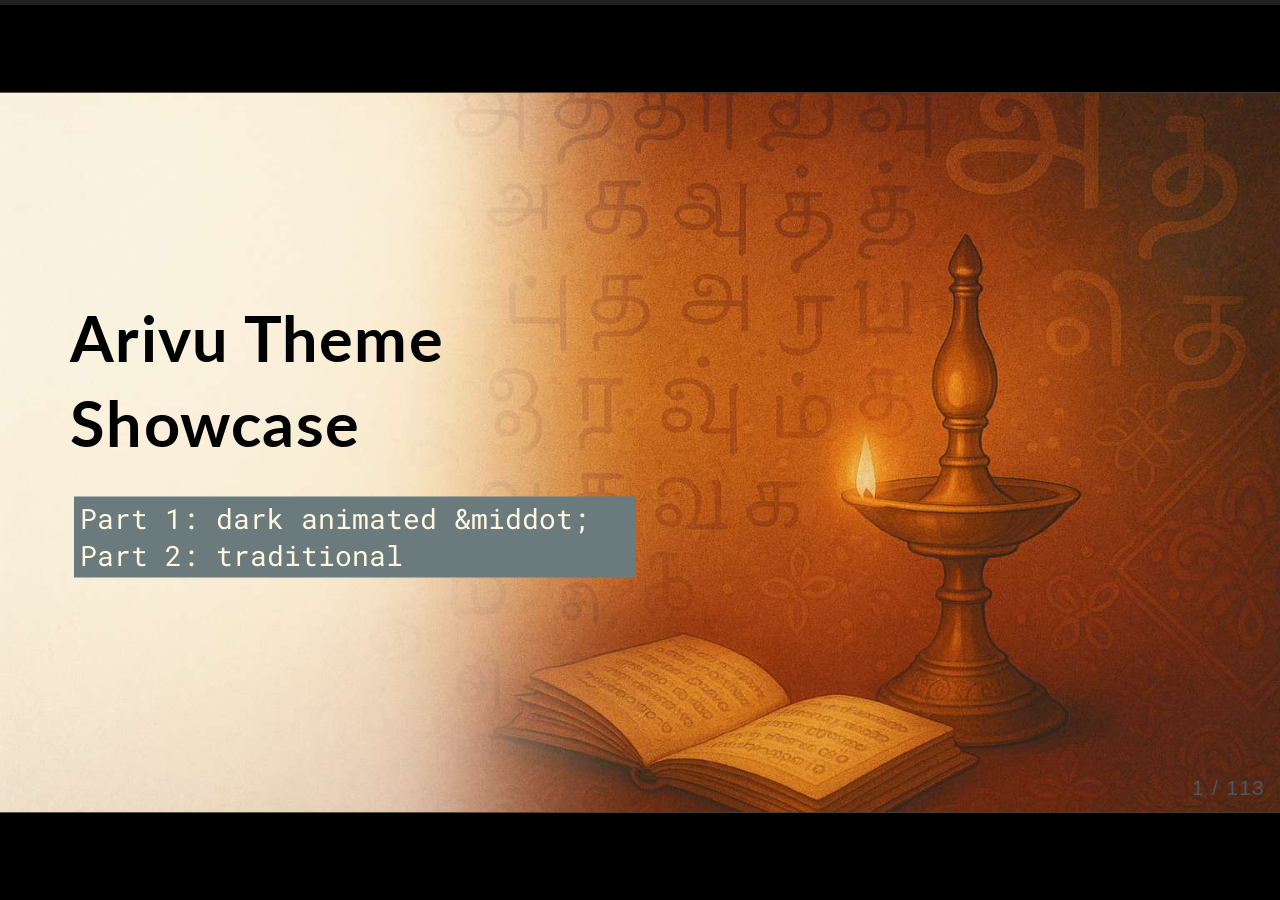
==== commit 63afbcb6: "update index.html Co-Authored-By: Claude Sonnet 4.6 <noreply@anthropic.com>" ====
--- a/index.html
+++ b/index.html
@@ -1,4 +1,4 @@
-<!DOCTYPE html><html lang="en-US"><head><meta charset="UTF-8"><meta name="viewport" content="width=device-width,height=device-height,initial-scale=1.0"><meta name="apple-mobile-web-app-capable" content="yes"><meta http-equiv="X-UA-Compatible" content="ie=edge"><meta property="og:type" content="website"><meta name="twitter:card" content="summary"><style>@media screen{body[data-bespoke-view=""] .bespoke-marp-parent>.bespoke-marp-osc>button,body[data-bespoke-view=next] .bespoke-marp-parent>.bespoke-marp-osc>button,body[data-bespoke-view=presenter] .bespoke-marp-presenter-container .bespoke-marp-presenter-info-container button,body[data-bespoke-view=presenter] .bespoke-marp-presenter-container .bespoke-marp-presenter-note-container button{appearance:none;background-color:initial;border:0;color:inherit;cursor:pointer;font-size:inherit;opacity:.8;outline:none;padding:0;transition:opacity .2s linear;-webkit-tap-highlight-color:transparent}body[data-bespoke-view=""] .bespoke-marp-parent>.bespoke-marp-osc>button:disabled,body[data-bespoke-view=next] .bespoke-marp-parent>.bespoke-marp-osc>button:disabled,body[data-bespoke-view=presenter] .bespoke-marp-presenter-container .bespoke-marp-presenter-info-container button:disabled,body[data-bespoke-view=presenter] .bespoke-marp-presenter-container .bespoke-marp-presenter-note-container button:disabled{cursor:not-allowed;opacity:.15!important}body[data-bespoke-view=""] .bespoke-marp-parent>.bespoke-marp-osc>button:hover,body[data-bespoke-view=next] .bespoke-marp-parent>.bespoke-marp-osc>button:hover,body[data-bespoke-view=presenter] .bespoke-marp-presenter-container .bespoke-marp-presenter-info-container button:hover,body[data-bespoke-view=presenter] .bespoke-marp-presenter-container .bespoke-marp-presenter-note-container button:hover{opacity:1}body[data-bespoke-view=""] .bespoke-marp-parent>.bespoke-marp-osc>button:hover:active,body[data-bespoke-view=next] .bespoke-marp-parent>.bespoke-marp-osc>button:hover:active,body[data-bespoke-view=presenter] .bespoke-marp-presenter-container .bespoke-marp-presenter-info-container button:hover:active,body[data-bespoke-view=presenter] .bespoke-marp-presenter-container .bespoke-marp-presenter-note-container button:hover:active{opacity:.6}body[data-bespoke-view=""] .bespoke-marp-parent>.bespoke-marp-osc>button:hover:not(:disabled),body[data-bespoke-view=next] .bespoke-marp-parent>.bespoke-marp-osc>button:hover:not(:disabled),body[data-bespoke-view=presenter] .bespoke-marp-presenter-container .bespoke-marp-presenter-info-container button:hover:not(:disabled),body[data-bespoke-view=presenter] .bespoke-marp-presenter-container .bespoke-marp-presenter-note-container button:hover:not(:disabled){transition:none}body[data-bespoke-view=""] .bespoke-marp-parent>.bespoke-marp-osc>button[data-bespoke-marp-osc=prev],body[data-bespoke-view=next] .bespoke-marp-parent>.bespoke-marp-osc>button[data-bespoke-marp-osc=prev],body[data-bespoke-view=presenter] .bespoke-marp-presenter-container .bespoke-marp-presenter-info-container button.bespoke-marp-presenter-info-page-prev{background:#0000 url("[data-uri]") no-repeat 50%;background-size:contain;overflow:hidden;text-indent:100%;white-space:nowrap}body[data-bespoke-view=""] .bespoke-marp-parent>.bespoke-marp-osc>button[data-bespoke-marp-osc=next],body[data-bespoke-view=next] .bespoke-marp-parent>.bespoke-marp-osc>button[data-bespoke-marp-osc=next],body[data-bespoke-view=presenter] .bespoke-marp-presenter-container .bespoke-marp-presenter-info-container button.bespoke-marp-presenter-info-page-next{background:#0000 url("[data-uri]") no-repeat 50%;background-size:contain;overflow:hidden;text-indent:100%;white-space:nowrap}body[data-bespoke-view=""] .bespoke-marp-parent>.bespoke-marp-osc>button[data-bespoke-marp-osc=fullscreen],body[data-bespoke-view=next] .bespoke-marp-parent>.bespoke-marp-osc>button[data-bespoke-marp-osc=fullscreen]{background:#0000 url("[data-uri]") no-repeat 50%;background-size:contain;overflow:hidden;text-indent:100%;white-space:nowrap}body[data-bespoke-view=""] .bespoke-marp-parent>.bespoke-marp-osc>button.exit[data-bespoke-marp-osc=fullscreen],body[data-bespoke-view=next] .bespoke-marp-parent>.bespoke-marp-osc>button.exit[data-bespoke-marp-osc=fullscreen]{background-image:url("[data-uri]")}body[data-bespoke-view=""] .bespoke-marp-parent>.bespoke-marp-osc>button[data-bespoke-marp-osc=presenter],body[data-bespoke-view=next] .bespoke-marp-parent>.bespoke-marp-osc>button[data-bespoke-marp-osc=presenter]{background:#0000 url("[data-uri]") no-repeat 50%;background-size:contain;overflow:hidden;text-indent:100%;white-space:nowrap}body[data-bespoke-view=presenter] .bespoke-marp-presenter-container .bespoke-marp-presenter-note-container button.bespoke-marp-presenter-note-bigger{background:#0000 url("[data-uri]") no-repeat 50%;background-size:contain;overflow:hidden;text-indent:100%;white-space:nowrap}body[data-bespoke-view=presenter] .bespoke-marp-presenter-container .bespoke-marp-presenter-note-container button.bespoke-marp-presenter-note-smaller{background:#0000 url("[data-uri]") no-repeat 50%;background-size:contain;overflow:hidden;text-indent:100%;white-space:nowrap}}@keyframes __bespoke_marp_transition_reduced_outgoing__{0%{opacity:1}to{opacity:0}}@keyframes __bespoke_marp_transition_reduced_incoming__{0%{mix-blend-mode:plus-lighter;opacity:0}to{mix-blend-mode:plus-lighter;opacity:1}}.bespoke-marp-note,.bespoke-marp-osc,.bespoke-progress-parent{display:none;transition:none}@media screen{::view-transition-group(*){animation-duration:var(--marp-bespoke-transition-animation-duration,.5s);animation-timing-function:ease}::view-transition-new(*),::view-transition-old(*){animation-delay:0s;animation-direction:var(--marp-bespoke-transition-animation-direction,normal);animation-duration:var(--marp-bespoke-transition-animation-duration,.5s);animation-fill-mode:both;animation-name:var(--marp-bespoke-transition-animation-name,var(--marp-bespoke-transition-animation-name-fallback,__bespoke_marp_transition_no_animation__));mix-blend-mode:normal}::view-transition-old(*){--marp-bespoke-transition-animation-name-fallback:__bespoke_marp_transition_reduced_outgoing__;animation-timing-function:ease}::view-transition-new(*){--marp-bespoke-transition-animation-name-fallback:__bespoke_marp_transition_reduced_incoming__;animation-timing-function:ease}::view-transition-new(root),::view-transition-old(root){animation-timing-function:linear}::view-transition-new(__bespoke_marp_transition_osc__),::view-transition-old(__bespoke_marp_transition_osc__){animation-duration:0s!important;animation-name:__bespoke_marp_transition_osc__!important}::view-transition-new(__bespoke_marp_transition_osc__){opacity:0!important}.bespoke-marp-transition-warming-up::view-transition-group(*),.bespoke-marp-transition-warming-up::view-transition-new(*),.bespoke-marp-transition-warming-up::view-transition-old(*){animation-play-state:paused!important}body,html{height:100%;margin:0}body{background:#000;overflow:hidden}svg.bespoke-marp-slide{content-visibility:hidden;opacity:0;pointer-events:none;z-index:-1}svg.bespoke-marp-slide:not(.bespoke-marp-active) *{view-transition-name:none!important}svg.bespoke-marp-slide.bespoke-marp-active{content-visibility:visible;opacity:1;pointer-events:auto;z-index:0}svg.bespoke-marp-slide.bespoke-marp-active.bespoke-marp-active-ready *{animation-name:__bespoke_marp__!important}@supports not (content-visibility:hidden){svg.bespoke-marp-slide[data-bespoke-marp-load=hideable]{display:none}svg.bespoke-marp-slide[data-bespoke-marp-load=hideable].bespoke-marp-active{display:block}}}@media screen and (prefers-reduced-motion:reduce){svg.bespoke-marp-slide *{view-transition-name:none!important}}@media screen{[data-bespoke-marp-fragment=inactive]{visibility:hidden}body[data-bespoke-view=""] .bespoke-marp-parent,body[data-bespoke-view=next] .bespoke-marp-parent{inset:0;position:absolute}body[data-bespoke-view=""] .bespoke-marp-parent>.bespoke-marp-osc,body[data-bespoke-view=next] .bespoke-marp-parent>.bespoke-marp-osc{background:#000000a6;border-radius:7px;bottom:50px;color:#fff;contain:paint;display:block;font-family:Helvetica,Arial,sans-serif;font-size:16px;left:50%;line-height:0;opacity:1;padding:12px;position:absolute;touch-action:manipulation;transform:translateX(-50%);transition:opacity .2s linear;-webkit-user-select:none;user-select:none;white-space:nowrap;will-change:transform;z-index:1;view-transition-name:__bespoke_marp_transition_osc__}body[data-bespoke-view=""] .bespoke-marp-parent>.bespoke-marp-osc>*,body[data-bespoke-view=next] .bespoke-marp-parent>.bespoke-marp-osc>*{margin-left:6px}body[data-bespoke-view=""] .bespoke-marp-parent>.bespoke-marp-osc>:first-child,body[data-bespoke-view=next] .bespoke-marp-parent>.bespoke-marp-osc>:first-child{margin-left:0}body[data-bespoke-view=""] .bespoke-marp-parent>.bespoke-marp-osc>span,body[data-bespoke-view=next] .bespoke-marp-parent>.bespoke-marp-osc>span{opacity:.8}body[data-bespoke-view=""] .bespoke-marp-parent>.bespoke-marp-osc>span[data-bespoke-marp-osc=page],body[data-bespoke-view=next] .bespoke-marp-parent>.bespoke-marp-osc>span[data-bespoke-marp-osc=page]{display:inline-block;min-width:140px;text-align:center}body[data-bespoke-view=""] .bespoke-marp-parent>.bespoke-marp-osc>button[data-bespoke-marp-osc=fullscreen],body[data-bespoke-view=""] .bespoke-marp-parent>.bespoke-marp-osc>button[data-bespoke-marp-osc=next],body[data-bespoke-view=""] .bespoke-marp-parent>.bespoke-marp-osc>button[data-bespoke-marp-osc=presenter],body[data-bespoke-view=""] .bespoke-marp-parent>.bespoke-marp-osc>button[data-bespoke-marp-osc=prev],body[data-bespoke-view=next] .bespoke-marp-parent>.bespoke-marp-osc>button[data-bespoke-marp-osc=fullscreen],body[data-bespoke-view=next] .bespoke-marp-parent>.bespoke-marp-osc>button[data-bespoke-marp-osc=next],body[data-bespoke-view=next] .bespoke-marp-parent>.bespoke-marp-osc>button[data-bespoke-marp-osc=presenter],body[data-bespoke-view=next] .bespoke-marp-parent>.bespoke-marp-osc>button[data-bespoke-marp-osc=prev]{height:32px;line-height:32px;width:32px}body[data-bespoke-view=""] .bespoke-marp-parent.bespoke-marp-inactive,body[data-bespoke-view=next] .bespoke-marp-parent.bespoke-marp-inactive{cursor:none}body[data-bespoke-view=""] .bespoke-marp-parent.bespoke-marp-inactive>.bespoke-marp-osc,body[data-bespoke-view=next] .bespoke-marp-parent.bespoke-marp-inactive>.bespoke-marp-osc{opacity:0;pointer-events:none}body[data-bespoke-view=""] svg.bespoke-marp-slide,body[data-bespoke-view=next] svg.bespoke-marp-slide{height:100%;left:0;position:absolute;top:0;width:100%}body[data-bespoke-view=""] .bespoke-progress-parent{background:#222;display:flex;height:5px;width:100%}body[data-bespoke-view=""] .bespoke-progress-parent+.bespoke-marp-parent{top:5px}body[data-bespoke-view=""] .bespoke-progress-parent .bespoke-progress-bar{background:#0288d1;flex:0 0 0;transition:flex-basis .2s cubic-bezier(0,1,1,1)}body[data-bespoke-view=next]{background:#0000}body[data-bespoke-view=presenter]{background:#161616}body[data-bespoke-view=presenter] .bespoke-marp-presenter-container{display:grid;font-family:Helvetica,Arial,sans-serif;grid-template:"current dragbar next" minmax(140px,1fr) "current dragbar note" 2fr "info    dragbar note" 3em;grid-template-columns:minmax(3px,var(--bespoke-marp-presenter-split-ratio,66%)) 0 minmax(3px,1fr);height:100%;left:0;position:absolute;top:0;width:100%}body[data-bespoke-view=presenter] .bespoke-marp-presenter-container .bespoke-marp-parent{grid-area:current;overflow:hidden;position:relative}body[data-bespoke-view=presenter] .bespoke-marp-presenter-container .bespoke-marp-parent svg.bespoke-marp-slide{height:calc(100% - 40px);left:20px;pointer-events:none;position:absolute;top:20px;-webkit-user-select:none;user-select:none;width:calc(100% - 40px)}body[data-bespoke-view=presenter] .bespoke-marp-presenter-container .bespoke-marp-parent svg.bespoke-marp-slide.bespoke-marp-active{filter:drop-shadow(0 3px 10px rgba(0,0,0,.5))}body[data-bespoke-view=presenter] .bespoke-marp-presenter-container .bespoke-marp-presenter-dragbar-container{background:#0288d1;cursor:col-resize;grid-area:dragbar;margin-left:-3px;opacity:0;position:relative;transition:opacity .4s linear .1s;width:6px;z-index:10}body[data-bespoke-view=presenter] .bespoke-marp-presenter-container .bespoke-marp-presenter-dragbar-container:hover{opacity:1}body[data-bespoke-view=presenter] .bespoke-marp-presenter-container .bespoke-marp-presenter-dragbar-container.active{opacity:1;transition-delay:0s}body[data-bespoke-view=presenter] .bespoke-marp-presenter-container .bespoke-marp-presenter-next-container{background:#222;cursor:pointer;display:none;grid-area:next;overflow:hidden;position:relative}body[data-bespoke-view=presenter] .bespoke-marp-presenter-container .bespoke-marp-presenter-next-container.active{display:block}body[data-bespoke-view=presenter] .bespoke-marp-presenter-container .bespoke-marp-presenter-next-container iframe.bespoke-marp-presenter-next{background:#0000;border:0;display:block;filter:drop-shadow(0 3px 10px rgba(0,0,0,.5));height:calc(100% - 40px);left:20px;pointer-events:none;position:absolute;top:20px;-webkit-user-select:none;user-select:none;width:calc(100% - 40px)}body[data-bespoke-view=presenter] .bespoke-marp-presenter-container .bespoke-marp-presenter-note-container{background:#222;color:#eee;grid-area:note;position:relative;z-index:1}body[data-bespoke-view=presenter] .bespoke-marp-presenter-container .bespoke-marp-presenter-note-container button{height:1.5em;line-height:1.5em;width:1.5em}body[data-bespoke-view=presenter] .bespoke-marp-presenter-container .bespoke-marp-presenter-note-container .bespoke-marp-presenter-note-wrapper{display:block;inset:0;position:absolute}body[data-bespoke-view=presenter] .bespoke-marp-presenter-container .bespoke-marp-presenter-note-container .bespoke-marp-presenter-note-buttons{background:#000000a6;border-radius:4px;bottom:0;display:flex;gap:4px;margin:12px;opacity:0;padding:6px;pointer-events:none;position:absolute;right:0;transition:opacity .2s linear}body[data-bespoke-view=presenter] .bespoke-marp-presenter-container .bespoke-marp-presenter-note-container .bespoke-marp-presenter-note-buttons:focus-within,body[data-bespoke-view=presenter] .bespoke-marp-presenter-container .bespoke-marp-presenter-note-container .bespoke-marp-presenter-note-wrapper:focus-within+.bespoke-marp-presenter-note-buttons,body[data-bespoke-view=presenter] .bespoke-marp-presenter-container .bespoke-marp-presenter-note-container:hover .bespoke-marp-presenter-note-buttons{opacity:1;pointer-events:auto}body[data-bespoke-view=presenter] .bespoke-marp-presenter-container .bespoke-marp-presenter-note-container .bespoke-marp-note{box-sizing:border-box;font-size:calc(1.1em*var(--bespoke-marp-note-font-scale, 1));height:calc(100% - 40px);margin:20px;overflow:auto;padding-right:3px;white-space:pre-wrap;width:calc(100% - 40px);word-wrap:break-word;scrollbar-color:#eeeeee80 #0000;scrollbar-width:thin}body[data-bespoke-view=presenter] .bespoke-marp-presenter-container .bespoke-marp-presenter-note-container .bespoke-marp-note::-webkit-scrollbar{width:6px}body[data-bespoke-view=presenter] .bespoke-marp-presenter-container .bespoke-marp-presenter-note-container .bespoke-marp-note::-webkit-scrollbar-track{background:#0000}body[data-bespoke-view=presenter] .bespoke-marp-presenter-container .bespoke-marp-presenter-note-container .bespoke-marp-note::-webkit-scrollbar-thumb{background:#eeeeee80;border-radius:6px}body[data-bespoke-view=presenter] .bespoke-marp-presenter-container .bespoke-marp-presenter-note-container .bespoke-marp-note:empty{pointer-events:none}body[data-bespoke-view=presenter] .bespoke-marp-presenter-container .bespoke-marp-presenter-note-container .bespoke-marp-note.active{display:block}body[data-bespoke-view=presenter] .bespoke-marp-presenter-container .bespoke-marp-presenter-note-container .bespoke-marp-note p:first-child{margin-top:0}body[data-bespoke-view=presenter] .bespoke-marp-presenter-container .bespoke-marp-presenter-note-container .bespoke-marp-note p:last-child{margin-bottom:0}body[data-bespoke-view=presenter] .bespoke-marp-presenter-container .bespoke-marp-presenter-info-container{align-items:center;box-sizing:border-box;color:#eee;display:flex;flex-wrap:nowrap;grid-area:info;justify-content:center;overflow:hidden;padding:0 10px}body[data-bespoke-view=presenter] .bespoke-marp-presenter-container .bespoke-marp-presenter-info-container .bespoke-marp-presenter-info-page,body[data-bespoke-view=presenter] .bespoke-marp-presenter-container .bespoke-marp-presenter-info-container .bespoke-marp-presenter-info-time,body[data-bespoke-view=presenter] .bespoke-marp-presenter-container .bespoke-marp-presenter-info-container .bespoke-marp-presenter-info-timer{box-sizing:border-box;display:block;padding:0 10px;white-space:nowrap;width:100%}body[data-bespoke-view=presenter] .bespoke-marp-presenter-container .bespoke-marp-presenter-info-container button{height:1.5em;line-height:1.5em;width:1.5em}body[data-bespoke-view=presenter] .bespoke-marp-presenter-container .bespoke-marp-presenter-info-container .bespoke-marp-presenter-info-page{order:2;text-align:center}body[data-bespoke-view=presenter] .bespoke-marp-presenter-container .bespoke-marp-presenter-info-container .bespoke-marp-presenter-info-page .bespoke-marp-presenter-info-page-text{display:inline-block;min-width:120px;text-align:center}body[data-bespoke-view=presenter] .bespoke-marp-presenter-container .bespoke-marp-presenter-info-container .bespoke-marp-presenter-info-time{color:#999;order:1;text-align:left}body[data-bespoke-view=presenter] .bespoke-marp-presenter-container .bespoke-marp-presenter-info-container .bespoke-marp-presenter-info-timer{color:#999;order:3;text-align:right}body[data-bespoke-view=presenter] .bespoke-marp-presenter-container .bespoke-marp-presenter-info-container .bespoke-marp-presenter-info-timer:hover{cursor:pointer}}@media print{.bespoke-marp-presenter-info-container,.bespoke-marp-presenter-next-container,.bespoke-marp-presenter-note-container{display:none}}</style><style>@charset "UTF-8";@import "https://fonts.bunny.net/css?family=Lato:400,900|Roboto+Mono:400,700&display=swap";@import url('https://gsm-arivu.github.io/css/am_template_custom.css');@import url('https://cdnjs.cloudflare.com/ajax/libs/font-awesome/6.5.0/css/all.min.css');div#\:\$p > svg > foreignObject > section{width:1280px;height:720px;box-sizing:border-box;overflow:hidden;position:relative;scroll-snap-align:center center;-webkit-text-size-adjust:100%;text-size-adjust:100%}div#\:\$p > svg > foreignObject > section::after{bottom:0;content:attr(data-marpit-pagination);padding:inherit;pointer-events:none;position:absolute;right:0}div#\:\$p > svg > foreignObject > section:not([data-marpit-pagination])::after{display:none}div#\:\$p > svg > foreignObject > section :is(h1, marp-h1){font-size:2em;margin:0.67em 0}div#\:\$p > svg > foreignObject > section video::-webkit-media-controls{will-change:transform}@page {size:1280px 720px;margin:0}@media print{html, body{background-color:#fff;margin:0;page-break-inside:avoid;break-inside:avoid-page}div#\:\$p > svg > foreignObject > section{page-break-before:always;break-before:page}div#\:\$p > svg > foreignObject > section, div#\:\$p > svg > foreignObject > section *{-webkit-print-color-adjust:exact!important;animation-delay:0s!important;animation-duration:0s!important;color-adjust:exact!important;transition:none!important}div#\:\$p > svg[data-marpit-svg]{display:block;height:100vh;width:100vw}}/*!
+<!DOCTYPE html><html lang="en-US"><head><title>Arivu Theme Showcase</title><meta property="og:title" content="Arivu Theme Showcase"><meta charset="UTF-8"><meta name="viewport" content="width=device-width,height=device-height,initial-scale=1.0"><meta name="apple-mobile-web-app-capable" content="yes"><meta http-equiv="X-UA-Compatible" content="ie=edge"><meta property="og:type" content="website"><meta name="twitter:card" content="summary"><style>@media screen{body[data-bespoke-view=""] .bespoke-marp-parent>.bespoke-marp-osc>button,body[data-bespoke-view=next] .bespoke-marp-parent>.bespoke-marp-osc>button,body[data-bespoke-view=presenter] .bespoke-marp-presenter-container .bespoke-marp-presenter-info-container button,body[data-bespoke-view=presenter] .bespoke-marp-presenter-container .bespoke-marp-presenter-note-container button{appearance:none;background-color:initial;border:0;color:inherit;cursor:pointer;font-size:inherit;opacity:.8;outline:none;padding:0;transition:opacity .2s linear;-webkit-tap-highlight-color:transparent}body[data-bespoke-view=""] .bespoke-marp-parent>.bespoke-marp-osc>button:disabled,body[data-bespoke-view=next] .bespoke-marp-parent>.bespoke-marp-osc>button:disabled,body[data-bespoke-view=presenter] .bespoke-marp-presenter-container .bespoke-marp-presenter-info-container button:disabled,body[data-bespoke-view=presenter] .bespoke-marp-presenter-container .bespoke-marp-presenter-note-container button:disabled{cursor:not-allowed;opacity:.15!important}body[data-bespoke-view=""] .bespoke-marp-parent>.bespoke-marp-osc>button:hover,body[data-bespoke-view=next] .bespoke-marp-parent>.bespoke-marp-osc>button:hover,body[data-bespoke-view=presenter] .bespoke-marp-presenter-container .bespoke-marp-presenter-info-container button:hover,body[data-bespoke-view=presenter] .bespoke-marp-presenter-container .bespoke-marp-presenter-note-container button:hover{opacity:1}body[data-bespoke-view=""] .bespoke-marp-parent>.bespoke-marp-osc>button:hover:active,body[data-bespoke-view=next] .bespoke-marp-parent>.bespoke-marp-osc>button:hover:active,body[data-bespoke-view=presenter] .bespoke-marp-presenter-container .bespoke-marp-presenter-info-container button:hover:active,body[data-bespoke-view=presenter] .bespoke-marp-presenter-container .bespoke-marp-presenter-note-container button:hover:active{opacity:.6}body[data-bespoke-view=""] .bespoke-marp-parent>.bespoke-marp-osc>button:hover:not(:disabled),body[data-bespoke-view=next] .bespoke-marp-parent>.bespoke-marp-osc>button:hover:not(:disabled),body[data-bespoke-view=presenter] .bespoke-marp-presenter-container .bespoke-marp-presenter-info-container button:hover:not(:disabled),body[data-bespoke-view=presenter] .bespoke-marp-presenter-container .bespoke-marp-presenter-note-container button:hover:not(:disabled){transition:none}body[data-bespoke-view=""] .bespoke-marp-parent>.bespoke-marp-osc>button[data-bespoke-marp-osc=prev],body[data-bespoke-view=next] .bespoke-marp-parent>.bespoke-marp-osc>button[data-bespoke-marp-osc=prev],body[data-bespoke-view=presenter] .bespoke-marp-presenter-container .bespoke-marp-presenter-info-container button.bespoke-marp-presenter-info-page-prev{background:#0000 url("[data-uri]") no-repeat 50%;background-size:contain;overflow:hidden;text-indent:100%;white-space:nowrap}body[data-bespoke-view=""] .bespoke-marp-parent>.bespoke-marp-osc>button[data-bespoke-marp-osc=next],body[data-bespoke-view=next] .bespoke-marp-parent>.bespoke-marp-osc>button[data-bespoke-marp-osc=next],body[data-bespoke-view=presenter] .bespoke-marp-presenter-container .bespoke-marp-presenter-info-container button.bespoke-marp-presenter-info-page-next{background:#0000 url("[data-uri]") no-repeat 50%;background-size:contain;overflow:hidden;text-indent:100%;white-space:nowrap}body[data-bespoke-view=""] .bespoke-marp-parent>.bespoke-marp-osc>button[data-bespoke-marp-osc=fullscreen],body[data-bespoke-view=next] .bespoke-marp-parent>.bespoke-marp-osc>button[data-bespoke-marp-osc=fullscreen]{background:#0000 url("[data-uri]") no-repeat 50%;background-size:contain;overflow:hidden;text-indent:100%;white-space:nowrap}body[data-bespoke-view=""] .bespoke-marp-parent>.bespoke-marp-osc>button.exit[data-bespoke-marp-osc=fullscreen],body[data-bespoke-view=next] .bespoke-marp-parent>.bespoke-marp-osc>button.exit[data-bespoke-marp-osc=fullscreen]{background-image:url("[data-uri]")}body[data-bespoke-view=""] .bespoke-marp-parent>.bespoke-marp-osc>button[data-bespoke-marp-osc=presenter],body[data-bespoke-view=next] .bespoke-marp-parent>.bespoke-marp-osc>button[data-bespoke-marp-osc=presenter]{background:#0000 url("[data-uri]") no-repeat 50%;background-size:contain;overflow:hidden;text-indent:100%;white-space:nowrap}body[data-bespoke-view=presenter] .bespoke-marp-presenter-container .bespoke-marp-presenter-note-container button.bespoke-marp-presenter-note-bigger{background:#0000 url("[data-uri]") no-repeat 50%;background-size:contain;overflow:hidden;text-indent:100%;white-space:nowrap}body[data-bespoke-view=presenter] .bespoke-marp-presenter-container .bespoke-marp-presenter-note-container button.bespoke-marp-presenter-note-smaller{background:#0000 url("[data-uri]") no-repeat 50%;background-size:contain;overflow:hidden;text-indent:100%;white-space:nowrap}}@keyframes __bespoke_marp_transition_reduced_outgoing__{0%{opacity:1}to{opacity:0}}@keyframes __bespoke_marp_transition_reduced_incoming__{0%{mix-blend-mode:plus-lighter;opacity:0}to{mix-blend-mode:plus-lighter;opacity:1}}.bespoke-marp-note,.bespoke-marp-osc,.bespoke-progress-parent{display:none;transition:none}@media screen{::view-transition-group(*){animation-duration:var(--marp-bespoke-transition-animation-duration,.5s);animation-timing-function:ease}::view-transition-new(*),::view-transition-old(*){animation-delay:0s;animation-direction:var(--marp-bespoke-transition-animation-direction,normal);animation-duration:var(--marp-bespoke-transition-animation-duration,.5s);animation-fill-mode:both;animation-name:var(--marp-bespoke-transition-animation-name,var(--marp-bespoke-transition-animation-name-fallback,__bespoke_marp_transition_no_animation__));mix-blend-mode:normal}::view-transition-old(*){--marp-bespoke-transition-animation-name-fallback:__bespoke_marp_transition_reduced_outgoing__;animation-timing-function:ease}::view-transition-new(*){--marp-bespoke-transition-animation-name-fallback:__bespoke_marp_transition_reduced_incoming__;animation-timing-function:ease}::view-transition-new(root),::view-transition-old(root){animation-timing-function:linear}::view-transition-new(__bespoke_marp_transition_osc__),::view-transition-old(__bespoke_marp_transition_osc__){animation-duration:0s!important;animation-name:__bespoke_marp_transition_osc__!important}::view-transition-new(__bespoke_marp_transition_osc__){opacity:0!important}.bespoke-marp-transition-warming-up::view-transition-group(*),.bespoke-marp-transition-warming-up::view-transition-new(*),.bespoke-marp-transition-warming-up::view-transition-old(*){animation-play-state:paused!important}body,html{height:100%;margin:0}body{background:#000;overflow:hidden}svg.bespoke-marp-slide{content-visibility:hidden;opacity:0;pointer-events:none;z-index:-1}svg.bespoke-marp-slide:not(.bespoke-marp-active) *{view-transition-name:none!important}svg.bespoke-marp-slide.bespoke-marp-active{content-visibility:visible;opacity:1;pointer-events:auto;z-index:0}svg.bespoke-marp-slide.bespoke-marp-active.bespoke-marp-active-ready *{animation-name:__bespoke_marp__!important}@supports not (content-visibility:hidden){svg.bespoke-marp-slide[data-bespoke-marp-load=hideable]{display:none}svg.bespoke-marp-slide[data-bespoke-marp-load=hideable].bespoke-marp-active{display:block}}}@media screen and (prefers-reduced-motion:reduce){svg.bespoke-marp-slide *{view-transition-name:none!important}}@media screen{[data-bespoke-marp-fragment=inactive]{visibility:hidden}body[data-bespoke-view=""] .bespoke-marp-parent,body[data-bespoke-view=next] .bespoke-marp-parent{inset:0;position:absolute}body[data-bespoke-view=""] .bespoke-marp-parent>.bespoke-marp-osc,body[data-bespoke-view=next] .bespoke-marp-parent>.bespoke-marp-osc{background:#000000a6;border-radius:7px;bottom:50px;color:#fff;contain:paint;display:block;font-family:Helvetica,Arial,sans-serif;font-size:16px;left:50%;line-height:0;opacity:1;padding:12px;position:absolute;touch-action:manipulation;transform:translateX(-50%);transition:opacity .2s linear;-webkit-user-select:none;user-select:none;white-space:nowrap;will-change:transform;z-index:1;view-transition-name:__bespoke_marp_transition_osc__}body[data-bespoke-view=""] .bespoke-marp-parent>.bespoke-marp-osc>*,body[data-bespoke-view=next] .bespoke-marp-parent>.bespoke-marp-osc>*{margin-left:6px}body[data-bespoke-view=""] .bespoke-marp-parent>.bespoke-marp-osc>:first-child,body[data-bespoke-view=next] .bespoke-marp-parent>.bespoke-marp-osc>:first-child{margin-left:0}body[data-bespoke-view=""] .bespoke-marp-parent>.bespoke-marp-osc>span,body[data-bespoke-view=next] .bespoke-marp-parent>.bespoke-marp-osc>span{opacity:.8}body[data-bespoke-view=""] .bespoke-marp-parent>.bespoke-marp-osc>span[data-bespoke-marp-osc=page],body[data-bespoke-view=next] .bespoke-marp-parent>.bespoke-marp-osc>span[data-bespoke-marp-osc=page]{display:inline-block;min-width:140px;text-align:center}body[data-bespoke-view=""] .bespoke-marp-parent>.bespoke-marp-osc>button[data-bespoke-marp-osc=fullscreen],body[data-bespoke-view=""] .bespoke-marp-parent>.bespoke-marp-osc>button[data-bespoke-marp-osc=next],body[data-bespoke-view=""] .bespoke-marp-parent>.bespoke-marp-osc>button[data-bespoke-marp-osc=presenter],body[data-bespoke-view=""] .bespoke-marp-parent>.bespoke-marp-osc>button[data-bespoke-marp-osc=prev],body[data-bespoke-view=next] .bespoke-marp-parent>.bespoke-marp-osc>button[data-bespoke-marp-osc=fullscreen],body[data-bespoke-view=next] .bespoke-marp-parent>.bespoke-marp-osc>button[data-bespoke-marp-osc=next],body[data-bespoke-view=next] .bespoke-marp-parent>.bespoke-marp-osc>button[data-bespoke-marp-osc=presenter],body[data-bespoke-view=next] .bespoke-marp-parent>.bespoke-marp-osc>button[data-bespoke-marp-osc=prev]{height:32px;line-height:32px;width:32px}body[data-bespoke-view=""] .bespoke-marp-parent.bespoke-marp-inactive,body[data-bespoke-view=next] .bespoke-marp-parent.bespoke-marp-inactive{cursor:none}body[data-bespoke-view=""] .bespoke-marp-parent.bespoke-marp-inactive>.bespoke-marp-osc,body[data-bespoke-view=next] .bespoke-marp-parent.bespoke-marp-inactive>.bespoke-marp-osc{opacity:0;pointer-events:none}body[data-bespoke-view=""] svg.bespoke-marp-slide,body[data-bespoke-view=next] svg.bespoke-marp-slide{height:100%;left:0;position:absolute;top:0;width:100%}body[data-bespoke-view=""] .bespoke-progress-parent{background:#222;display:flex;height:5px;width:100%}body[data-bespoke-view=""] .bespoke-progress-parent+.bespoke-marp-parent{top:5px}body[data-bespoke-view=""] .bespoke-progress-parent .bespoke-progress-bar{background:#0288d1;flex:0 0 0;transition:flex-basis .2s cubic-bezier(0,1,1,1)}body[data-bespoke-view=next]{background:#0000}body[data-bespoke-view=presenter]{background:#161616}body[data-bespoke-view=presenter] .bespoke-marp-presenter-container{display:grid;font-family:Helvetica,Arial,sans-serif;grid-template:"current dragbar next" minmax(140px,1fr) "current dragbar note" 2fr "info    dragbar note" 3em;grid-template-columns:minmax(3px,var(--bespoke-marp-presenter-split-ratio,66%)) 0 minmax(3px,1fr);height:100%;left:0;position:absolute;top:0;width:100%}body[data-bespoke-view=presenter] .bespoke-marp-presenter-container .bespoke-marp-parent{grid-area:current;overflow:hidden;position:relative}body[data-bespoke-view=presenter] .bespoke-marp-presenter-container .bespoke-marp-parent svg.bespoke-marp-slide{height:calc(100% - 40px);left:20px;pointer-events:none;position:absolute;top:20px;-webkit-user-select:none;user-select:none;width:calc(100% - 40px)}body[data-bespoke-view=presenter] .bespoke-marp-presenter-container .bespoke-marp-parent svg.bespoke-marp-slide.bespoke-marp-active{filter:drop-shadow(0 3px 10px rgba(0,0,0,.5))}body[data-bespoke-view=presenter] .bespoke-marp-presenter-container .bespoke-marp-presenter-dragbar-container{background:#0288d1;cursor:col-resize;grid-area:dragbar;margin-left:-3px;opacity:0;position:relative;transition:opacity .4s linear .1s;width:6px;z-index:10}body[data-bespoke-view=presenter] .bespoke-marp-presenter-container .bespoke-marp-presenter-dragbar-container:hover{opacity:1}body[data-bespoke-view=presenter] .bespoke-marp-presenter-container .bespoke-marp-presenter-dragbar-container.active{opacity:1;transition-delay:0s}body[data-bespoke-view=presenter] .bespoke-marp-presenter-container .bespoke-marp-presenter-next-container{background:#222;cursor:pointer;display:none;grid-area:next;overflow:hidden;position:relative}body[data-bespoke-view=presenter] .bespoke-marp-presenter-container .bespoke-marp-presenter-next-container.active{display:block}body[data-bespoke-view=presenter] .bespoke-marp-presenter-container .bespoke-marp-presenter-next-container iframe.bespoke-marp-presenter-next{background:#0000;border:0;display:block;filter:drop-shadow(0 3px 10px rgba(0,0,0,.5));height:calc(100% - 40px);left:20px;pointer-events:none;position:absolute;top:20px;-webkit-user-select:none;user-select:none;width:calc(100% - 40px)}body[data-bespoke-view=presenter] .bespoke-marp-presenter-container .bespoke-marp-presenter-note-container{background:#222;color:#eee;grid-area:note;position:relative;z-index:1}body[data-bespoke-view=presenter] .bespoke-marp-presenter-container .bespoke-marp-presenter-note-container button{height:1.5em;line-height:1.5em;width:1.5em}body[data-bespoke-view=presenter] .bespoke-marp-presenter-container .bespoke-marp-presenter-note-container .bespoke-marp-presenter-note-wrapper{display:block;inset:0;position:absolute}body[data-bespoke-view=presenter] .bespoke-marp-presenter-container .bespoke-marp-presenter-note-container .bespoke-marp-presenter-note-buttons{background:#000000a6;border-radius:4px;bottom:0;display:flex;gap:4px;margin:12px;opacity:0;padding:6px;pointer-events:none;position:absolute;right:0;transition:opacity .2s linear}body[data-bespoke-view=presenter] .bespoke-marp-presenter-container .bespoke-marp-presenter-note-container .bespoke-marp-presenter-note-buttons:focus-within,body[data-bespoke-view=presenter] .bespoke-marp-presenter-container .bespoke-marp-presenter-note-container .bespoke-marp-presenter-note-wrapper:focus-within+.bespoke-marp-presenter-note-buttons,body[data-bespoke-view=presenter] .bespoke-marp-presenter-container .bespoke-marp-presenter-note-container:hover .bespoke-marp-presenter-note-buttons{opacity:1;pointer-events:auto}body[data-bespoke-view=presenter] .bespoke-marp-presenter-container .bespoke-marp-presenter-note-container .bespoke-marp-note{box-sizing:border-box;font-size:calc(1.1em*var(--bespoke-marp-note-font-scale, 1));height:calc(100% - 40px);margin:20px;overflow:auto;padding-right:3px;white-space:pre-wrap;width:calc(100% - 40px);word-wrap:break-word;scrollbar-color:#eeeeee80 #0000;scrollbar-width:thin}body[data-bespoke-view=presenter] .bespoke-marp-presenter-container .bespoke-marp-presenter-note-container .bespoke-marp-note::-webkit-scrollbar{width:6px}body[data-bespoke-view=presenter] .bespoke-marp-presenter-container .bespoke-marp-presenter-note-container .bespoke-marp-note::-webkit-scrollbar-track{background:#0000}body[data-bespoke-view=presenter] .bespoke-marp-presenter-container .bespoke-marp-presenter-note-container .bespoke-marp-note::-webkit-scrollbar-thumb{background:#eeeeee80;border-radius:6px}body[data-bespoke-view=presenter] .bespoke-marp-presenter-container .bespoke-marp-presenter-note-container .bespoke-marp-note:empty{pointer-events:none}body[data-bespoke-view=presenter] .bespoke-marp-presenter-container .bespoke-marp-presenter-note-container .bespoke-marp-note.active{display:block}body[data-bespoke-view=presenter] .bespoke-marp-presenter-container .bespoke-marp-presenter-note-container .bespoke-marp-note p:first-child{margin-top:0}body[data-bespoke-view=presenter] .bespoke-marp-presenter-container .bespoke-marp-presenter-note-container .bespoke-marp-note p:last-child{margin-bottom:0}body[data-bespoke-view=presenter] .bespoke-marp-presenter-container .bespoke-marp-presenter-info-container{align-items:center;box-sizing:border-box;color:#eee;display:flex;flex-wrap:nowrap;grid-area:info;justify-content:center;overflow:hidden;padding:0 10px}body[data-bespoke-view=presenter] .bespoke-marp-presenter-container .bespoke-marp-presenter-info-container .bespoke-marp-presenter-info-page,body[data-bespoke-view=presenter] .bespoke-marp-presenter-container .bespoke-marp-presenter-info-container .bespoke-marp-presenter-info-time,body[data-bespoke-view=presenter] .bespoke-marp-presenter-container .bespoke-marp-presenter-info-container .bespoke-marp-presenter-info-timer{box-sizing:border-box;display:block;padding:0 10px;white-space:nowrap;width:100%}body[data-bespoke-view=presenter] .bespoke-marp-presenter-container .bespoke-marp-presenter-info-container button{height:1.5em;line-height:1.5em;width:1.5em}body[data-bespoke-view=presenter] .bespoke-marp-presenter-container .bespoke-marp-presenter-info-container .bespoke-marp-presenter-info-page{order:2;text-align:center}body[data-bespoke-view=presenter] .bespoke-marp-presenter-container .bespoke-marp-presenter-info-container .bespoke-marp-presenter-info-page .bespoke-marp-presenter-info-page-text{display:inline-block;min-width:120px;text-align:center}body[data-bespoke-view=presenter] .bespoke-marp-presenter-container .bespoke-marp-presenter-info-container .bespoke-marp-presenter-info-time{color:#999;order:1;text-align:left}body[data-bespoke-view=presenter] .bespoke-marp-presenter-container .bespoke-marp-presenter-info-container .bespoke-marp-presenter-info-timer{color:#999;order:3;text-align:right}body[data-bespoke-view=presenter] .bespoke-marp-presenter-container .bespoke-marp-presenter-info-container .bespoke-marp-presenter-info-timer:hover{cursor:pointer}}@media print{.bespoke-marp-presenter-info-container,.bespoke-marp-presenter-next-container,.bespoke-marp-presenter-note-container{display:none}}</style><style>@charset "UTF-8";@import "https://fonts.bunny.net/css?family=Lato:400,900|Roboto+Mono:400,700&display=swap";@import url('https://gsm-arivu.github.io/css/am_template_custom.css');@import url('https://cdnjs.cloudflare.com/ajax/libs/font-awesome/6.5.0/css/all.min.css');div#\:\$p > svg > foreignObject > section{width:1280px;height:720px;box-sizing:border-box;overflow:hidden;position:relative;scroll-snap-align:center center;-webkit-text-size-adjust:100%;text-size-adjust:100%}div#\:\$p > svg > foreignObject > section::after{bottom:0;content:attr(data-marpit-pagination);padding:inherit;pointer-events:none;position:absolute;right:0}div#\:\$p > svg > foreignObject > section:not([data-marpit-pagination])::after{display:none}div#\:\$p > svg > foreignObject > section :is(h1, marp-h1){font-size:2em;margin-block:0.67em}div#\:\$p > svg > foreignObject > section video::-webkit-media-controls{will-change:transform}@page {size:1280px 720px;margin:0}@media print{html, body{background-color:#fff;margin:0;page-break-inside:avoid;break-inside:avoid-page}div#\:\$p > svg > foreignObject > section{page-break-before:always;break-before:page}div#\:\$p > svg > foreignObject > section, div#\:\$p > svg > foreignObject > section *{-webkit-print-color-adjust:exact!important;animation-delay:0s!important;animation-duration:0s!important;color-adjust:exact!important;print-color-adjust:exact!important;transition:none!important}div#\:\$p > svg[data-marpit-svg]{display:block;height:100vh;width:100vw}}/*!
  * Marp / Marpit Gaia theme.
  *
  * @theme gaia
@@ -7,7 +7,13 @@
  * @auto-scaling true
  * @size 16:9 1280px 720px
  * @size 4:3 960px 720px
- */div#\:\$p > svg > foreignObject > section :is(pre, marp-pre) code.hljs{display:block;overflow-x:auto;padding:1em}div#\:\$p > svg > foreignObject > section code.hljs{padding:3px 5px}div#\:\$p > svg > foreignObject > section .hljs{background:#000;color:#f8f8f8}div#\:\$p > svg > foreignObject > section .hljs-comment,div#\:\$p > svg > foreignObject > section .hljs-quote{color:#aeaeae;font-style:italic}div#\:\$p > svg > foreignObject > section .hljs-keyword,div#\:\$p > svg > foreignObject > section .hljs-selector-tag,div#\:\$p > svg > foreignObject > section .hljs-type{color:#e28964}div#\:\$p > svg > foreignObject > section .hljs-string{color:#65b042}div#\:\$p > svg > foreignObject > section .hljs-subst{color:#daefa3}div#\:\$p > svg > foreignObject > section .hljs-link,div#\:\$p > svg > foreignObject > section .hljs-regexp{color:#e9c062}div#\:\$p > svg > foreignObject > section .hljs-name,div#\:\$p > svg > foreignObject > section .hljs-section,div#\:\$p > svg > foreignObject > section .hljs-tag,div#\:\$p > svg > foreignObject > section .hljs-title{color:#89bdff}div#\:\$p > svg > foreignObject > section .hljs-class .hljs-title,div#\:\$p > svg > foreignObject > section .hljs-doctag,div#\:\$p > svg > foreignObject > section .hljs-title.class_{text-decoration:underline}div#\:\$p > svg > foreignObject > section .hljs-bullet,div#\:\$p > svg > foreignObject > section .hljs-number,div#\:\$p > svg > foreignObject > section .hljs-symbol{color:#3387cc}div#\:\$p > svg > foreignObject > section .hljs-params,div#\:\$p > svg > foreignObject > section .hljs-template-variable,div#\:\$p > svg > foreignObject > section .hljs-variable{color:#3e87e3}div#\:\$p > svg > foreignObject > section .hljs-attribute{color:#cda869}div#\:\$p > svg > foreignObject > section .hljs-meta{color:#8996a8}div#\:\$p > svg > foreignObject > section .hljs-formula{background-color:#0e2231;color:#f8f8f8;font-style:italic}div#\:\$p > svg > foreignObject > section .hljs-addition{background-color:#253b22;color:#f8f8f8}div#\:\$p > svg > foreignObject > section .hljs-deletion{background-color:#420e09;color:#f8f8f8}div#\:\$p > svg > foreignObject > section .hljs-selector-class{color:#9b703f}div#\:\$p > svg > foreignObject > section .hljs-selector-id{color:#8b98ab}div#\:\$p > svg > foreignObject > section .hljs-emphasis{font-style:italic}div#\:\$p > svg > foreignObject > section .hljs-strong{font-weight:700}div#\:\$p > svg > foreignObject > section :is(h1, marp-h1),div#\:\$p > svg > foreignObject > section :is(h2, marp-h2),div#\:\$p > svg > foreignObject > section :is(h3, marp-h3),div#\:\$p > svg > foreignObject > section :is(h4, marp-h4),div#\:\$p > svg > foreignObject > section :is(h5, marp-h5),div#\:\$p > svg > foreignObject > section :is(h6, marp-h6){margin:.5em 0 0}div#\:\$p > svg > foreignObject > section :is(h1, marp-h1) strong,div#\:\$p > svg > foreignObject > section :is(h2, marp-h2) strong,div#\:\$p > svg > foreignObject > section :is(h3, marp-h3) strong,div#\:\$p > svg > foreignObject > section :is(h4, marp-h4) strong,div#\:\$p > svg > foreignObject > section :is(h5, marp-h5) strong,div#\:\$p > svg > foreignObject > section :is(h6, marp-h6) strong{font-weight:inherit}div#\:\$p > svg > foreignObject > section :is(h1, marp-h1)::part(auto-scaling),div#\:\$p > svg > foreignObject > section :is(h2, marp-h2)::part(auto-scaling),div#\:\$p > svg > foreignObject > section :is(h3, marp-h3)::part(auto-scaling),div#\:\$p > svg > foreignObject > section :is(h4, marp-h4)::part(auto-scaling),div#\:\$p > svg > foreignObject > section :is(h5, marp-h5)::part(auto-scaling),div#\:\$p > svg > foreignObject > section :is(h6, marp-h6)::part(auto-scaling){max-height:580px}div#\:\$p > svg > foreignObject > section :is(h1, marp-h1){font-size:1.8em}div#\:\$p > svg > foreignObject > section :is(h2, marp-h2){font-size:1.5em}div#\:\$p > svg > foreignObject > section :is(h3, marp-h3){font-size:1.3em}div#\:\$p > svg > foreignObject > section :is(h4, marp-h4){font-size:1.1em}div#\:\$p > svg > foreignObject > section :is(h5, marp-h5){font-size:1em}div#\:\$p > svg > foreignObject > section :is(h6, marp-h6){font-size:.9em}div#\:\$p > svg > foreignObject > section blockquote,div#\:\$p > svg > foreignObject > section p{margin:1em 0 0}div#\:\$p > svg > foreignObject > section ol>li,div#\:\$p > svg > foreignObject > section ul>li{margin:.3em 0 0}div#\:\$p > svg > foreignObject > section ol>li>p,div#\:\$p > svg > foreignObject > section ul>li>p{margin:.6em 0 0}div#\:\$p > svg > foreignObject > section code{display:inline-block;font-family:Roboto Mono,monospace;font-size:.8em;letter-spacing:0;margin:-.1em .15em;padding:.1em .2em;vertical-align:baseline}div#\:\$p > svg > foreignObject > section :is(pre, marp-pre){display:block;margin:1em 0 0;overflow:visible}div#\:\$p > svg > foreignObject > section :is(pre, marp-pre) code{box-sizing:border-box;font-size:.7em;margin:0;min-width:100%;padding:.5em}div#\:\$p > svg > foreignObject > section :is(pre, marp-pre)::part(auto-scaling){max-height:calc(580px - 1em)}div#\:\$p > svg > foreignObject > section blockquote{margin:1em 0 0;padding:0 1em;position:relative}div#\:\$p > svg > foreignObject > section blockquote:after,div#\:\$p > svg > foreignObject > section blockquote:before{content:"“";display:block;font-family:Times New Roman,serif;font-weight:700;position:absolute}div#\:\$p > svg > foreignObject > section blockquote:before{left:0;top:0}div#\:\$p > svg > foreignObject > section blockquote:after{bottom:0;right:0;transform:rotate(180deg)}div#\:\$p > svg > foreignObject > section blockquote>:first-child{margin-top:0}div#\:\$p > svg > foreignObject > section mark{background:transparent}div#\:\$p > svg > foreignObject > section table{border-collapse:collapse;border-spacing:0;margin:1em 0 0}div#\:\$p > svg > foreignObject > section table td,div#\:\$p > svg > foreignObject > section table th{border-style:solid;border-width:1px;padding:.2em .4em}div#\:\$p > svg > foreignObject > section footer,div#\:\$p > svg > foreignObject > section header,div#\:\$p > svg > foreignObject > section:after{box-sizing:border-box;font-size:66%;height:70px;line-height:50px;overflow:hidden;padding:10px 25px;position:absolute}div#\:\$p > svg > foreignObject > section:after{--marpit-root-font-size:66%;}div#\:\$p > svg > foreignObject > section header{top:0}div#\:\$p > svg > foreignObject > section footer,div#\:\$p > svg > foreignObject > section header{left:0;right:0}div#\:\$p > svg > foreignObject > section footer{bottom:0}div#\:\$p > svg > foreignObject > section{background-color:var(--color-background);background-image:linear-gradient(135deg, hsla(0,0%,53%,0), hsla(0,0%,53%,.02) 50%, hsla(0,0%,100%,0) 0, hsla(0,0%,100%,.05));color:var(--color-foreground);font-family:Lato,Avenir Next,Avenir,Trebuchet MS,Segoe UI,sans-serif;font-size:35px;height:720px;letter-spacing:1.25px;line-height:1.35;padding:70px;width:1280px;word-wrap:break-word;--color-background:#fff8e1;--color-background-stripe:rgba(69,90,100,.1);--color-foreground:#455a64;--color-dimmed:#6a7a7d;--color-highlight:#0288d1;}div#\:\$p > svg > foreignObject > section{--marpit-root-font-size:35px;}div#\:\$p > svg > foreignObject > section:after{bottom:0;font-size:80%;right:0}div#\:\$p > svg > foreignObject > section:after{--marpit-root-font-size:80%;}div#\:\$p > svg > foreignObject > section a,div#\:\$p > svg > foreignObject > section mark{color:var(--color-highlight)}div#\:\$p > svg > foreignObject > section code{background:var(--color-dimmed);color:var(--color-background)}div#\:\$p > svg > foreignObject > section :is(h1, marp-h1) strong,div#\:\$p > svg > foreignObject > section :is(h2, marp-h2) strong,div#\:\$p > svg > foreignObject > section :is(h3, marp-h3) strong,div#\:\$p > svg > foreignObject > section :is(h4, marp-h4) strong,div#\:\$p > svg > foreignObject > section :is(h5, marp-h5) strong,div#\:\$p > svg > foreignObject > section :is(h6, marp-h6) strong{color:var(--color-highlight)}div#\:\$p > svg > foreignObject > section :is(pre, marp-pre){background:var(--color-foreground)}div#\:\$p > svg > foreignObject > section :is(pre, marp-pre)>code{background:transparent}div#\:\$p > svg > foreignObject > section blockquote:after,div#\:\$p > svg > foreignObject > section blockquote:before,div#\:\$p > svg > foreignObject > section footer,div#\:\$p > svg > foreignObject > section header,div#\:\$p > svg > foreignObject > section section:after{color:var(--color-dimmed)}div#\:\$p > svg > foreignObject > section table td,div#\:\$p > svg > foreignObject > section table th{border-color:var(--color-foreground)}div#\:\$p > svg > foreignObject > section table thead th{background:var(--color-foreground);color:var(--color-background)}div#\:\$p > svg > foreignObject > section table tbody>tr:nth-child(odd) td,div#\:\$p > svg > foreignObject > section table tbody>tr:nth-child(odd) th{background:var(--color-background-stripe, transparent)}div#\:\$p > svg > foreignObject > section>:first-child,div#\:\$p > svg > foreignObject > section>header:first-child+*{margin-top:0}div#\:\$p > svg > foreignObject > section:where(.invert){--color-background:#455a64;--color-background-stripe:rgba(255,248,225,.1);--color-foreground:#fff8e1;--color-dimmed:#dad8c8;--color-highlight:#81d4fa;}div#\:\$p > svg > foreignObject > section:where(.gaia){--color-background:#0288d1;--color-background-stripe:rgba(255,248,225,.1);--color-foreground:#fff8e1;--color-dimmed:#cce2de;--color-highlight:#81d4fa;}div#\:\$p > svg > foreignObject > section:where(.lead){align-items:stretch;flex-flow:column nowrap;place-content:safe center center}div#\:\$p > svg > foreignObject > section:where(.lead) :is(h1, marp-h1),div#\:\$p > svg > foreignObject > section:where(.lead) :is(h2, marp-h2),div#\:\$p > svg > foreignObject > section:where(.lead) :is(h3, marp-h3),div#\:\$p > svg > foreignObject > section:where(.lead) :is(h4, marp-h4),div#\:\$p > svg > foreignObject > section:where(.lead) :is(h5, marp-h5),div#\:\$p > svg > foreignObject > section:where(.lead) :is(h6, marp-h6){text-align:center}div#\:\$p > svg > foreignObject > section:where(.lead) p{text-align:center}div#\:\$p > svg > foreignObject > section:where(.lead) blockquote>:is(h1, marp-h1),div#\:\$p > svg > foreignObject > section:where(.lead) blockquote>:is(h2, marp-h2),div#\:\$p > svg > foreignObject > section:where(.lead) blockquote>:is(h3, marp-h3),div#\:\$p > svg > foreignObject > section:where(.lead) blockquote>:is(h4, marp-h4),div#\:\$p > svg > foreignObject > section:where(.lead) blockquote>:is(h5, marp-h5),div#\:\$p > svg > foreignObject > section:where(.lead) blockquote>:is(h6, marp-h6),div#\:\$p > svg > foreignObject > section:where(.lead) blockquote>p{text-align:left}div#\:\$p > svg > foreignObject > section:where(.lead) ol>li>p,div#\:\$p > svg > foreignObject > section:where(.lead) ul>li>p{text-align:left}div#\:\$p > svg > foreignObject > section:where(.lead) table{margin-left:auto;margin-right:auto}div#\:\$p > svg > foreignObject > :where(section){container-type:size}div#\:\$p > svg > foreignObject > section img[data-marp-twemoji]{background:transparent;height:1em;margin:0 .05em 0 .1em;vertical-align:-.1em;width:1em}/*!
+ */div#\:\$p > svg > foreignObject > section :is(pre, marp-pre) code.hljs{display:block;overflow-x:auto;padding:1em}div#\:\$p > svg > foreignObject > section code.hljs{padding:3px 5px}div#\:\$p > svg > foreignObject > section .hljs{background:#000;color:#f8f8f8}div#\:\$p > svg > foreignObject > section .hljs-comment,div#\:\$p > svg > foreignObject > section .hljs-quote{color:#aeaeae;font-style:italic}div#\:\$p > svg > foreignObject > section .hljs-keyword,div#\:\$p > svg > foreignObject > section .hljs-selector-tag,div#\:\$p > svg > foreignObject > section .hljs-type{color:#e28964}div#\:\$p > svg > foreignObject > section .hljs-string{color:#65b042}div#\:\$p > svg > foreignObject > section .hljs-subst{color:#daefa3}div#\:\$p > svg > foreignObject > section .hljs-link,div#\:\$p > svg > foreignObject > section .hljs-regexp{color:#e9c062}div#\:\$p > svg > foreignObject > section .hljs-name,div#\:\$p > svg > foreignObject > section .hljs-section,div#\:\$p > svg > foreignObject > section .hljs-tag,div#\:\$p > svg > foreignObject > section .hljs-title{color:#89bdff}div#\:\$p > svg > foreignObject > section .hljs-class .hljs-title,div#\:\$p > svg > foreignObject > section .hljs-doctag,div#\:\$p > svg > foreignObject > section .hljs-title.class_{text-decoration:underline}div#\:\$p > svg > foreignObject > section .hljs-bullet,div#\:\$p > svg > foreignObject > section .hljs-number,div#\:\$p > svg > foreignObject > section .hljs-symbol{color:#3387cc}div#\:\$p > svg > foreignObject > section .hljs-params,div#\:\$p > svg > foreignObject > section .hljs-template-variable,div#\:\$p > svg > foreignObject > section .hljs-variable{color:#3e87e3}div#\:\$p > svg > foreignObject > section .hljs-attribute{color:#cda869}div#\:\$p > svg > foreignObject > section .hljs-meta{color:#8996a8}div#\:\$p > svg > foreignObject > section .hljs-formula{background-color:#0e2231;color:#f8f8f8;font-style:italic}div#\:\$p > svg > foreignObject > section .hljs-addition{background-color:#253b22;color:#f8f8f8}div#\:\$p > svg > foreignObject > section .hljs-deletion{background-color:#420e09;color:#f8f8f8}div#\:\$p > svg > foreignObject > section .hljs-selector-class{color:#9b703f}div#\:\$p > svg > foreignObject > section .hljs-selector-id{color:#8b98ab}div#\:\$p > svg > foreignObject > section .hljs-emphasis{font-style:italic}div#\:\$p > svg > foreignObject > section .hljs-strong{font-weight:700}div#\:\$p > svg > foreignObject > section :is(h1, marp-h1),div#\:\$p > svg > foreignObject > section :is(h2, marp-h2),div#\:\$p > svg > foreignObject > section :is(h3, marp-h3),div#\:\$p > svg > foreignObject > section :is(h4, marp-h4),div#\:\$p > svg > foreignObject > section :is(h5, marp-h5),div#\:\$p > svg > foreignObject > section :is(h6, marp-h6){margin:.5em 0 0}div#\:\$p > svg > foreignObject > section :is(h1, marp-h1) strong,div#\:\$p > svg > foreignObject > section :is(h2, marp-h2) strong,div#\:\$p > svg > foreignObject > section :is(h3, marp-h3) strong,div#\:\$p > svg > foreignObject > section :is(h4, marp-h4) strong,div#\:\$p > svg > foreignObject > section :is(h5, marp-h5) strong,div#\:\$p > svg > foreignObject > section :is(h6, marp-h6) strong{font-weight:inherit}div#\:\$p > svg > foreignObject > section :is(h1, marp-h1)::part(auto-scaling),div#\:\$p > svg > foreignObject > section :is(h2, marp-h2)::part(auto-scaling),div#\:\$p > svg > foreignObject > section :is(h3, marp-h3)::part(auto-scaling),div#\:\$p > svg > foreignObject > section :is(h4, marp-h4)::part(auto-scaling),div#\:\$p > svg > foreignObject > section :is(h5, marp-h5)::part(auto-scaling),div#\:\$p > svg > foreignObject > section :is(h6, marp-h6)::part(auto-scaling){max-height:580px}div#\:\$p > svg > foreignObject > section :is(h1, marp-h1){font-size:1.8em}div#\:\$p > svg > foreignObject > section :is(h2, marp-h2){font-size:1.5em}div#\:\$p > svg > foreignObject > section :is(h3, marp-h3){font-size:1.3em}div#\:\$p > svg > foreignObject > section :is(h4, marp-h4){font-size:1.1em}div#\:\$p > svg > foreignObject > section :is(h5, marp-h5){font-size:1em}div#\:\$p > svg > foreignObject > section :is(h6, marp-h6){font-size:.9em}div#\:\$p > svg > foreignObject > section blockquote,div#\:\$p > svg > foreignObject > section p{margin:1em 0 0}div#\:\$p > svg > foreignObject > section ol>li,div#\:\$p > svg > foreignObject > section ul>li{margin:.3em 0 0}div#\:\$p > svg > foreignObject > section ol>li>p,div#\:\$p > svg > foreignObject > section ul>li>p{margin:.6em 0 0}div#\:\$p > svg > foreignObject > section code{display:inline-block;font-family:Roboto Mono,monospace;font-size:.8em;letter-spacing:0;margin:-.1em .15em;padding:.1em .2em;vertical-align:baseline}div#\:\$p > svg > foreignObject > section :is(pre, marp-pre){display:block;margin:1em 0 0;overflow:visible}div#\:\$p > svg > foreignObject > section :is(pre, marp-pre) code{box-sizing:border-box;font-size:.7em;margin:0;min-width:100%;padding:.5em}div#\:\$p > svg > foreignObject > section :is(pre, marp-pre)::part(auto-scaling){max-height:calc(580px - 1em)}div#\:\$p > svg > foreignObject > section blockquote{margin:1em 0 0;padding:0 1em;position:relative}div#\:\$p > svg > foreignObject > section blockquote:after,div#\:\$p > svg > foreignObject > section blockquote:before{content:"“";display:block;font-family:Times New Roman,serif;font-weight:700;position:absolute}div#\:\$p > svg > foreignObject > section blockquote:before{left:0;top:0}div#\:\$p > svg > foreignObject > section blockquote:after{bottom:0;right:0;transform:rotate(180deg)}div#\:\$p > svg > foreignObject > section blockquote>:first-child{margin-top:0}div#\:\$p > svg > foreignObject > section mark{background:transparent}div#\:\$p > svg > foreignObject > section table{border-collapse:collapse;border-spacing:0;margin:1em 0 0}div#\:\$p > svg > foreignObject > section table td,div#\:\$p > svg > foreignObject > section table th{border-style:solid;border-width:1px;padding:.2em .4em}div#\:\$p > svg > foreignObject > section footer,div#\:\$p > svg > foreignObject > section header,div#\:\$p > svg > foreignObject > section:after{box-sizing:border-box;font-size:66%;height:70px;line-height:50px;overflow:hidden;padding:10px 25px;position:absolute}div#\:\$p > svg > foreignObject > section:after{--marpit-root-font-size:66%}div#\:\$p > svg > foreignObject > section header{top:0}div#\:\$p > svg > foreignObject > section footer,div#\:\$p > svg > foreignObject > section header{left:0;right:0}div#\:\$p > svg > foreignObject > section footer{bottom:0}div#\:\$p > svg > foreignObject > section{--color-background:light-dark(#fff8e1, #455a64);--color-background-stripe:light-dark(
+    rgba(69,90,100,.1),
+    rgba(255,248,225,.1)
+  );--color-foreground:light-dark(#455a64, #fff8e1);--color-dimmed:light-dark(
+    #6a7a7d,
+    #dad8c8
+  );--color-highlight:light-dark(#0288d1, #81d4fa);background-color:var(--color-background);background-image:linear-gradient(135deg, hsla(0,0%,53%,0), hsla(0,0%,53%,.02) 50%, hsla(0,0%,100%,0) 0, hsla(0,0%,100%,.05));color:var(--color-foreground);color-scheme:light;font-family:Lato,Avenir Next,Avenir,Trebuchet MS,Segoe UI,sans-serif;font-size:35px;height:720px;letter-spacing:1.25px;line-height:1.35;overflow-wrap:break-word;padding:70px;width:1280px}div#\:\$p > svg > foreignObject > section{--marpit-root-font-size:35px}div#\:\$p > svg > foreignObject > section:after{bottom:0;font-size:80%;right:0}div#\:\$p > svg > foreignObject > section:after{--marpit-root-font-size:80%}div#\:\$p > svg > foreignObject > section a,div#\:\$p > svg > foreignObject > section mark{color:var(--color-highlight)}div#\:\$p > svg > foreignObject > section code{background:var(--color-dimmed);color:var(--color-background)}div#\:\$p > svg > foreignObject > section :is(h1, marp-h1) strong,div#\:\$p > svg > foreignObject > section :is(h2, marp-h2) strong,div#\:\$p > svg > foreignObject > section :is(h3, marp-h3) strong,div#\:\$p > svg > foreignObject > section :is(h4, marp-h4) strong,div#\:\$p > svg > foreignObject > section :is(h5, marp-h5) strong,div#\:\$p > svg > foreignObject > section :is(h6, marp-h6) strong{color:var(--color-highlight)}div#\:\$p > svg > foreignObject > section :is(pre, marp-pre){background:var(--color-foreground)}div#\:\$p > svg > foreignObject > section :is(pre, marp-pre)>code{background:transparent}div#\:\$p > svg > foreignObject > section blockquote:after,div#\:\$p > svg > foreignObject > section blockquote:before,div#\:\$p > svg > foreignObject > section footer,div#\:\$p > svg > foreignObject > section header,div#\:\$p > svg > foreignObject > section section:after{color:var(--color-dimmed)}div#\:\$p > svg > foreignObject > section table td,div#\:\$p > svg > foreignObject > section table th{border-color:var(--color-foreground)}div#\:\$p > svg > foreignObject > section table thead th{background:var(--color-foreground);color:var(--color-background)}div#\:\$p > svg > foreignObject > section table tbody>tr:nth-child(odd) td,div#\:\$p > svg > foreignObject > section table tbody>tr:nth-child(odd) th{background:var(--color-background-stripe, transparent)}div#\:\$p > svg > foreignObject > section>:first-child,div#\:\$p > svg > foreignObject > section>header:first-child+*{margin-top:0}div#\:\$p > svg > foreignObject > section:where(.invert){color-scheme:dark}div#\:\$p > svg > foreignObject > section:where(.gaia){--color-background:#0288d1;--color-background-stripe:rgba(255,248,225,.1);--color-foreground:#fff8e1;--color-dimmed:#cce2de;--color-highlight:#81d4fa;}div#\:\$p > svg > foreignObject > section:where(.lead){align-items:stretch;flex-flow:column nowrap;place-content:safe center center}div#\:\$p > svg > foreignObject > section:where(.lead) :is(h1, marp-h1),div#\:\$p > svg > foreignObject > section:where(.lead) :is(h2, marp-h2),div#\:\$p > svg > foreignObject > section:where(.lead) :is(h3, marp-h3),div#\:\$p > svg > foreignObject > section:where(.lead) :is(h4, marp-h4),div#\:\$p > svg > foreignObject > section:where(.lead) :is(h5, marp-h5),div#\:\$p > svg > foreignObject > section:where(.lead) :is(h6, marp-h6){text-align:center}div#\:\$p > svg > foreignObject > section:where(.lead) p{text-align:center}div#\:\$p > svg > foreignObject > section:where(.lead) blockquote>:is(h1, marp-h1),div#\:\$p > svg > foreignObject > section:where(.lead) blockquote>:is(h2, marp-h2),div#\:\$p > svg > foreignObject > section:where(.lead) blockquote>:is(h3, marp-h3),div#\:\$p > svg > foreignObject > section:where(.lead) blockquote>:is(h4, marp-h4),div#\:\$p > svg > foreignObject > section:where(.lead) blockquote>:is(h5, marp-h5),div#\:\$p > svg > foreignObject > section:where(.lead) blockquote>:is(h6, marp-h6),div#\:\$p > svg > foreignObject > section:where(.lead) blockquote>p{text-align:left}div#\:\$p > svg > foreignObject > section:where(.lead) ol>li>p,div#\:\$p > svg > foreignObject > section:where(.lead) ul>li>p{text-align:left}div#\:\$p > svg > foreignObject > section:where(.lead) table{margin-left:auto;margin-right:auto}div#\:\$p > svg > foreignObject > :where(section){container-type:size}div#\:\$p > svg > foreignObject > section img[data-marp-twemoji]{background:transparent;height:1em;margin:0 .05em 0 .1em;vertical-align:-.1em;width:1em}/*!
  * Marp / Marpit arivu theme.
  *
  * @theme arivu
@@ -16,2321 +22,5546 @@
  * @auto-scaling true
  * @size 16:9 1280px 720px
  * @size 4:3 960px 720px
- */div#\:\$p > svg > foreignObject > section.test-import2{background-color:blue}div#\:\$p > svg > foreignObject > section .icon-header{position:absolute;top:0;left:0;right:0;height:70px;padding:10px 25px;display:flex;align-items:center;box-sizing:border-box}div#\:\$p > svg > foreignObject > section .icon-header img{height:60px}div#\:\$p > svg > foreignObject > section.invert .icon-header img{filter:invert(1)}div#\:\$p > svg > foreignObject > section.gaia .icon-header img{filter:invert(1)}div#\:\$p > svg > foreignObject > section .icon-header :is(h1, marp-h1){margin:0;font-size:24px;font-weight:normal;color:var(--color-foreground);line-height:0;padding:10px}div#\:\$p > svg > foreignObject > section .icon-header p{margin:0;font-size:24px;font-weight:normal;color:var(--color-foreground);line-height:0;padding:10px}div#\:\$p > svg > foreignObject > section::after{content:attr(data-marpit-pagination) " / " attr(data-marpit-pagination-total);position:absolute;bottom:-10px;right:-10px;font-size:0.6em;color:var(--color-foreground);font-family:sans-serif}div#\:\$p > svg > foreignObject > section::after{--marpit-root-font-size: 0.6em;}div#\:\$p > svg > foreignObject > section.box ul{list-style:none;padding:0}div#\:\$p > svg > foreignObject > section.box li{padding:14px;border-radius:12px;color:white;font-weight:normal;margin-bottom:14px;font-size:1.05em;box-shadow:3px 5px 15px rgba(0, 0, 0, 0.25);transition:transform 0.2s ease}div#\:\$p > svg > foreignObject > section.box li:hover{transform:scale(1.02)}div#\:\$p > svg > foreignObject > section.box li:nth-child(1){background-color:#FF6F61}div#\:\$p > svg > foreignObject > section.box li:nth-child(2){background-color:#6A5ACD}div#\:\$p > svg > foreignObject > section.box li:nth-child(3){background-color:#26A69A}div#\:\$p > svg > foreignObject > section.box li:nth-child(4){background-color:#FFA500}div#\:\$p > svg > foreignObject > section.box li:nth-child(5){background-color:#9C27B0}div#\:\$p > svg > foreignObject > section.box li:nth-child(6){background-color:#42A5F5}div#\:\$p > svg > foreignObject > section.capsule ul{list-style:none;padding:0}div#\:\$p > svg > foreignObject > section.capsule li{padding:14px 24px;border-radius:999px;color:white;font-weight:500;margin-bottom:14px;font-size:1.05em;box-shadow:3px 5px 15px rgba(0, 0, 0, 0.25);transition:transform 0.2s ease}div#\:\$p > svg > foreignObject > section.capsule li::before{content:''}div#\:\$p > svg > foreignObject > section.capsule li:hover{transform:scale(1.02)}div#\:\$p > svg > foreignObject > section.capsule li:nth-child(1){background-color:#2E86AB}div#\:\$p > svg > foreignObject > section.capsule li:nth-child(2){background-color:#6C5B7B}div#\:\$p > svg > foreignObject > section.capsule li:nth-child(3){background-color:#3C8D0D}div#\:\$p > svg > foreignObject > section.capsule li:nth-child(4){background-color:#D4A373}div#\:\$p > svg > foreignObject > section.capsule li:nth-child(5){background-color:#4E4E50}div#\:\$p > svg > foreignObject > section.capsule li:nth-child(6){background-color:#227C9D}div#\:\$p > svg > foreignObject > section.white ul{list-style:none;padding:0;margin:0}div#\:\$p > svg > foreignObject > section.white li{padding:16px 20px;background-color:#F8F9FA;color:#2C3E50;font-weight:500;margin-bottom:12px;font-size:1.05em;border-radius:15px;box-shadow:3px 5px 15px rgba(0, 0, 0, 0.25);transition:transform 0.2s ease}div#\:\$p > svg > foreignObject > section.white li:nth-child(even){background-color:#ECEFF1}div#\:\$p > svg > foreignObject > section.white li::before{content:"";color:#2C3E50;margin-right:12px;font-size:1.1em;vertical-align:middle}div#\:\$p > svg > foreignObject > section.white li:hover{transform:scale(1.02)}div#\:\$p > svg > foreignObject > section.white_circle ul{list-style:none;padding:0;margin:0}div#\:\$p > svg > foreignObject > section.white_circle li{padding:16px 20px;border-left:6px solid #2C3E50;background-color:#F8F9FA;color:#2C3E50;font-weight:500;margin-bottom:12px;font-size:1.05em;border-radius:6px;box-shadow:3px 5px 15px rgba(0, 0, 0, 0.25);transition:transform 0.2s ease}div#\:\$p > svg > foreignObject > section.white_circle li:nth-child(even){background-color:#ECEFF1}div#\:\$p > svg > foreignObject > section.white_circle li::before{content:"●";color:#2C3E50;margin-right:12px;font-size:1.1em;vertical-align:middle}div#\:\$p > svg > foreignObject > section.white_circle li:hover{transform:scale(1.02)}div#\:\$p > svg > foreignObject > section.white_delta ul{list-style:none;padding:0;margin:0}div#\:\$p > svg > foreignObject > section.white_delta li{padding:16px 22px;background-color:#FDFDFD;color:#1A1A1A;border-left:5px solid #6A1B9A;margin-bottom:14px;font-size:1.1em;font-weight:400;line-height:1.6;border-radius:4px;box-shadow:3px 5px 15px rgba(0, 0, 0, 0.25);transition:transform 0.2s ease}div#\:\$p > svg > foreignObject > section.white_delta li:nth-child(odd){background-color:#FAF7FF}div#\:\$p > svg > foreignObject > section.white_delta li:nth-child(even){background-color:#F3F6FB}div#\:\$p > svg > foreignObject > section.white_delta li::before{content:"▶";color:#6A1B9A;margin-right:10px;font-size:0.9em;vertical-align:middle}div#\:\$p > svg > foreignObject > section.white_delta li:hover{transform:scale(1.02)}div#\:\$p > svg > foreignObject > section.card ul{display:grid;grid-template-columns:repeat(3, 1fr);gap:20px;list-style:none;padding:0;margin:0}div#\:\$p > svg > foreignObject > section.card li{background-color:#e35757b8;color:#fbf9f9;padding:18px 24px;border-top:6px solid #6a0118;border-radius:8px;box-shadow:3px 5px 15px rgba(0, 0, 0, 0.25);font-size:1.05em;font-weight:normal;line-height:1.5;align-items:flex-start;transition:transform 0.2s ease}div#\:\$p > svg > foreignObject > section.card li:hover{transform:translateY(-4px)}@media (max-width: 768px){div#\:\$p > svg > foreignObject > section.card ul{grid-template-columns:repeat(2, 1fr)}}@media (max-width: 480px){div#\:\$p > svg > foreignObject > section.card ul{grid-template-columns:1fr}}div#\:\$p > svg > foreignObject > section.panel ul{display:flex;flex-wrap:wrap;gap:16px;padding-left:0;list-style:none;margin:0}div#\:\$p > svg > foreignObject > section.panel > ul > li{flex:1 1 23%;display:flex;flex-direction:column;border-radius:10px;overflow:hidden;box-shadow:2px 4px 12px rgba(0, 0, 0, 0.2);min-width:220px;min-height:400px;background-color:#f9f9f9;margin:0;padding:0;transition:transform 0.3s ease, box-shadow 0.3s ease}div#\:\$p > svg > foreignObject > section.panel > ul > li:hover{transform:translateY(-6px);box-shadow:4px 6px 16px rgba(0, 0, 0, 0.3)}div#\:\$p > svg > foreignObject > section.panel li::marker{display:none}div#\:\$p > svg > foreignObject > section.panel > ul > li > p:first-child{background-color:#333;color:#fff;font-weight:normal;text-align:center;padding:0px;margin:0;font-size:2.1em}div#\:\$p > svg > foreignObject > section.panel > ul > li > ul{background-color:#f0f0f0;flex:1;padding:14px;margin:0;font-size:0.95em;font-weight:normal;line-height:1.6;list-style:none;transition:background-color 0.3s ease;border-bottom-left-radius:12px;border-bottom-right-radius:12px;text-align:center;display:flex;align-items:center;justify-content:center}div#\:\$p > svg > foreignObject > section.panel > ul > li:hover > ul{background-color:#eaeaea}div#\:\$p > svg > foreignObject > section.panel > ul > li > ul li{list-style:none;padding-left:0;margin:6px 0;display:block}div#\:\$p > svg > foreignObject > section.panel li:nth-child(1) > p:first-child{background-color:#2c3e50}div#\:\$p > svg > foreignObject > section.panel li:nth-child(2) > p:first-child{background-color:#8e44ad}div#\:\$p > svg > foreignObject > section.panel li:nth-child(3) > p:first-child{background-color:#16a085}div#\:\$p > svg > foreignObject > section.panel li:nth-child(4) > p:first-child{background-color:#d35400}div#\:\$p > svg > foreignObject > section.panel li:nth-child(1) > ul{background-color:#ecf0f1;border:2px solid #2c3e50}div#\:\$p > svg > foreignObject > section.panel li:nth-child(2) > ul{background-color:#f5eef8;border:2px solid #8e44ad}div#\:\$p > svg > foreignObject > section.panel li:nth-child(3) > ul{background-color:#e8f8f5;border:2px solid #16a085}div#\:\$p > svg > foreignObject > section.panel li:nth-child(4) > ul{background-color:#fbeee6;border:2px solid #d35400}@media (max-width: 768px){div#\:\$p > svg > foreignObject > section.panel ul{flex-direction:column}}div#\:\$p > svg > foreignObject > section.panel_card ul{display:grid;grid-template-columns:repeat(auto-fit, minmax(240px, 1fr));gap:16px;padding:0;margin:0;list-style:none;justify-content:center}div#\:\$p > svg > foreignObject > section.panel_card > ul > li{display:flex;flex-direction:column;justify-content:stretch;align-items:stretch;background-color:#f9f9f9;border-radius:10px;overflow:hidden;box-shadow:2px 4px 12px rgba(0, 0, 0, 0.2);min-height:220px;height:100%;max-width:300px;width:100%;transition:transform 0.3s ease, box-shadow 0.3s ease;text-align:center}div#\:\$p > svg > foreignObject > section.panel_card > ul > li:hover{transform:translateY(-6px);box-shadow:4px 6px 16px rgba(0, 0, 0, 0.3)}div#\:\$p > svg > foreignObject > section.panel_card li::marker{display:none}div#\:\$p > svg > foreignObject > section.panel_card > ul > li > p:first-child{font-size:2.1em;font-weight:normal;padding:14px;margin:0;color:#fff}div#\:\$p > svg > foreignObject > section.panel_card > ul > li > ul{flex:1;display:flex;flex-direction:column;justify-content:center;align-items:center;padding:14px;margin:0;font-size:0.95em;font-weight:normal;line-height:1.6;list-style:none;border-bottom-left-radius:12px;border-bottom-right-radius:12px;text-align:center;background-color:#f0f0f0}div#\:\$p > svg > foreignObject > section.panel_card > ul > li > ul > li{list-style:none;margin:6px 0;text-align:center}div#\:\$p > svg > foreignObject > section.panel_card li:nth-child(1) > p:first-child{background-color:#2c3e50}div#\:\$p > svg > foreignObject > section.panel_card li:nth-child(1) > ul{background-color:#ecf0f1;border:2px solid #2c3e50}div#\:\$p > svg > foreignObject > section.panel_card li:nth-child(2) > p:first-child{background-color:#8e44ad}div#\:\$p > svg > foreignObject > section.panel_card li:nth-child(2) > ul{background-color:#f5eef8;border:2px solid #8e44ad}div#\:\$p > svg > foreignObject > section.panel_card li:nth-child(3) > p:first-child{background-color:#16a085}div#\:\$p > svg > foreignObject > section.panel_card li:nth-child(3) > ul{background-color:#e8f8f5;border:2px solid #16a085}div#\:\$p > svg > foreignObject > section.panel_card li:nth-child(4) > p:first-child{background-color:#d35400}div#\:\$p > svg > foreignObject > section.panel_card li:nth-child(4) > ul{background-color:#fbeee6;border:2px solid #d35400}div#\:\$p > svg > foreignObject > section.panel_card li:nth-child(5) > p:first-child{background-color:#2980b9}div#\:\$p > svg > foreignObject > section.panel_card li:nth-child(5) > ul{background-color:#eaf2f8;border:2px solid #2980b9}div#\:\$p > svg > foreignObject > section.panel_card li:nth-child(6) > p:first-child{background-color:#c0392b}div#\:\$p > svg > foreignObject > section.panel_card li:nth-child(6) > ul{background-color:#f9ebea;border:2px solid #c0392b}div#\:\$p > svg > foreignObject > section.panel_card li:nth-child(7) > p:first-child{background-color:#27ae60}div#\:\$p > svg > foreignObject > section.panel_card li:nth-child(7) > ul{background-color:#eafaf1;border:2px solid #27ae60}div#\:\$p > svg > foreignObject > section.panel_card li:nth-child(8) > p:first-child{background-color:#f39c12}div#\:\$p > svg > foreignObject > section.panel_card li:nth-child(8) > ul{background-color:#fef5e7;border:2px solid #f39c12}@media (max-width: 768px){div#\:\$p > svg > foreignObject > section.panel_card ul{grid-template-columns:1fr}}div#\:\$p > svg > foreignObject > section.panel_card ul{display:flex;flex-wrap:wrap;justify-content:center;align-items:stretch;gap:5px;padding:0;margin:0;list-style:none}div#\:\$p > svg > foreignObject > section.panel_card > ul > li{flex:1 1 calc(25% - 16px);max-width:300px;min-width:240px;min-height:280px;align-self:stretch;display:flex;flex-direction:column;background-color:#f9f9f9;border-radius:10px;overflow:hidden;box-shadow:2px 4px 12px rgba(0, 0, 0, 0.2);transition:transform 0.3s ease, box-shadow 0.3s ease;text-align:center}div#\:\$p > svg > foreignObject > section.panel_card > ul > li:hover{transform:translateY(-6px);box-shadow:4px 6px 16px rgba(0, 0, 0, 0.3)}div#\:\$p > svg > foreignObject > section.panel_card li::marker{display:none}div#\:\$p > svg > foreignObject > section.panel_card > ul > li > p:first-child{font-size:2.0em;font-weight:normal;padding:0px;margin:0;color:#fff}div#\:\$p > svg > foreignObject > section.panel_card > ul > li > ul{flex:1;display:flex;flex-direction:column;justify-content:center;align-items:center;padding-top:0px;margin:0;font-size:0.95em;font-weight:normal;line-height:1.6;list-style:none;border-bottom-left-radius:12px;border-bottom-right-radius:12px;text-align:center;background-color:#f0f0f0}div#\:\$p > svg > foreignObject > section.panel_card > ul > li > ul > li{margin:6px 0;list-style:none;text-align:center}div#\:\$p > svg > foreignObject > section.panel_card li:nth-child(1) > p:first-child{background-color:#2c3e50}div#\:\$p > svg > foreignObject > section.panel_card li:nth-child(1) > ul{background-color:#ecf0f1;border:2px solid #2c3e50}div#\:\$p > svg > foreignObject > section.panel_card li:nth-child(2) > p:first-child{background-color:#8e44ad}div#\:\$p > svg > foreignObject > section.panel_card li:nth-child(2) > ul{background-color:#f5eef8;border:2px solid #8e44ad}div#\:\$p > svg > foreignObject > section.panel_card li:nth-child(3) > p:first-child{background-color:#16a085}div#\:\$p > svg > foreignObject > section.panel_card li:nth-child(3) > ul{background-color:#e8f8f5;border:2px solid #16a085}div#\:\$p > svg > foreignObject > section.panel_card li:nth-child(4) > p:first-child{background-color:#d35400}div#\:\$p > svg > foreignObject > section.panel_card li:nth-child(4) > ul{background-color:#fbeee6;border:2px solid #d35400}div#\:\$p > svg > foreignObject > section.panel_card li:nth-child(5) > p:first-child{background-color:#2980b9}div#\:\$p > svg > foreignObject > section.panel_card li:nth-child(5) > ul{background-color:#eaf2f8;border:2px solid #2980b9}div#\:\$p > svg > foreignObject > section.panel_card li:nth-child(6) > p:first-child{background-color:#c0392b}div#\:\$p > svg > foreignObject > section.panel_card li:nth-child(6) > ul{background-color:#f9ebea;border:2px solid #c0392b}div#\:\$p > svg > foreignObject > section.panel_card li:nth-child(7) > p:first-child{background-color:#27ae60}div#\:\$p > svg > foreignObject > section.panel_card li:nth-child(7) > ul{background-color:#eafaf1;border:2px solid #27ae60}div#\:\$p > svg > foreignObject > section.panel_card li:nth-child(8) > p:first-child{background-color:#f39c12}div#\:\$p > svg > foreignObject > section.panel_card li:nth-child(8) > ul{background-color:#fef5e7;border:2px solid #f39c12}@media (max-width: 768px){div#\:\$p > svg > foreignObject > section.panel_card > ul > li{flex:1 1 100%;max-width:100%}}div#\:\$p > svg > foreignObject > section.panel_transparent ul{display:flex;flex-wrap:wrap;justify-content:space-evenly;gap:24px;padding-left:0;list-style:none;margin:0}div#\:\$p > svg > foreignObject > section.panel_transparent > ul > li{flex:1 1 calc(33.333% - 32px);max-width:300px;display:flex;flex-direction:column;min-height:200px;padding:0;background:none;border:none;border-radius:0;box-shadow:none;transition:none}div#\:\$p > svg > foreignObject > section.panel_transparent > ul > li > p:first-child{font-size:1.8em;text-align:center;padding:10px 0;margin:0;color:#000;border-bottom:2px dashed #999}div#\:\$p > svg > foreignObject > section.panel_transparent > ul > li > ul{flex:1;padding:12px;margin:0;list-style:none;background:none;border:none;text-align:center;font-size:0.95em;font-weight:normal;line-height:1.5}div#\:\$p > svg > foreignObject > section.panel_transparent > ul > li > ul li{list-style:none;padding-left:0;margin:6px 0;display:block}div#\:\$p > svg > foreignObject > section.panel_transparent li::marker{display:none}@media (max-width: 768px){div#\:\$p > svg > foreignObject > section.panel_transparent > ul > li{flex:1 1 100%;max-width:100%}}div#\:\$p > svg > foreignObject > section.panel_capsule ul{display:flex;flex-wrap:wrap;gap:16px;padding-left:0;list-style:none;margin:0}div#\:\$p > svg > foreignObject > section.panel_capsule > ul > li{flex:1 1 23%;display:flex;flex-direction:column;overflow:hidden;background-color:#f9f9f900;margin:0;padding:0;transition:transform 0.3s ease, box-shadow 0.3s ease;border-bottom-left-radius:999px;border-bottom-right-radius:999px}div#\:\$p > svg > foreignObject > section.panel_capsule > ul > li:hover{transform:translateY(-6px);box-shadow:4px 6px 16px rgba(0, 0, 0, 0.3)}div#\:\$p > svg > foreignObject > section.panel_capsule li::marker{display:none}div#\:\$p > svg > foreignObject > section.panel_capsule > ul > li > p:first-child{font-weight:normal;text-align:center;padding:14px;margin-left:auto;margin-right:auto;font-size:2.1em;border-radius:50%;width:100px;height:100px;display:flex;align-items:center;justify-content:center}div#\:\$p > svg > foreignObject > section.panel_capsule > ul > li > ul{min-width:220px;min-height:300px;background-color:#f0f0f0;flex:1;padding:14px;margin:0;font-size:0.95em;font-weight:normal;line-height:1.6;list-style:none;transition:background-color 0.3s ease;border-top-right-radius:50px;border-top-left-radius:50px;border-bottom-right-radius:999px;border-bottom-left-radius:999px;text-align:center;display:flex;align-items:center;justify-content:center}div#\:\$p > svg > foreignObject > section.panel_capsule > ul > li:hover > ul{background-color:#eaeaea}div#\:\$p > svg > foreignObject > section.panel_capsule > ul > li > ul li{list-style:none;padding-left:0;margin:6px 0;display:block;text-align:center}div#\:\$p > svg > foreignObject > section.panel_capsule li:nth-child(1) > p:first-child{background-color:#2c3e50}div#\:\$p > svg > foreignObject > section.panel_capsule li:nth-child(2) > p:first-child{background-color:#8e44ad}div#\:\$p > svg > foreignObject > section.panel_capsule li:nth-child(3) > p:first-child{background-color:#16a085}div#\:\$p > svg > foreignObject > section.panel_capsule li:nth-child(4) > p:first-child{background-color:#d35400}div#\:\$p > svg > foreignObject > section.panel_capsule li:nth-child(1) > ul{background-color:#ecf0f1;border:2px solid #2c3e50}div#\:\$p > svg > foreignObject > section.panel_capsule li:nth-child(2) > ul{background-color:#f5eef8;border:2px solid #8e44ad}div#\:\$p > svg > foreignObject > section.panel_capsule li:nth-child(3) > ul{background-color:#e8f8f5;border:2px solid #16a085}div#\:\$p > svg > foreignObject > section.panel_capsule li:nth-child(4) > ul{background-color:#fbeee6;border:2px solid #d35400}div#\:\$p > svg > foreignObject > section.panel_capsule li:nth-child(5) > ul{background-color:#d3d7f1;border:2px solid #061ab4}div#\:\$p > svg > foreignObject > section.panel_capsule li:nth-child(6) > ul{background-color:#f0f4ba;border:2px solid #acb805}@media (max-width: 768px){div#\:\$p > svg > foreignObject > section.panel_capsule ul{flex-direction:column}}div#\:\$p > svg > foreignObject > section.panel_shirt ul{display:flex;flex-wrap:wrap;gap:16px;padding-left:0;list-style:none;margin:0}div#\:\$p > svg > foreignObject > section.panel_shirt > ul > li{flex:1 1 23%;display:flex;flex-direction:column;overflow:hidden;background-color:#f9f9f900;margin:0;padding:0;transition:transform 0.3s ease, box-shadow 0.3s ease;position:relative;min-height:500px}div#\:\$p > svg > foreignObject > section.panel_shirt > ul > li:hover{transform:translateY(-6px);box-shadow:4px 6px 16px rgba(0, 0, 0, 0.3)}div#\:\$p > svg > foreignObject > section.panel_shirt li::marker{display:none}div#\:\$p > svg > foreignObject > section.panel_shirt > ul > li > p:first-child{position:absolute;left:50%;transform:translateX(-50%);top:-30px!important;font-weight:normal;text-align:center;padding:14px;font-size:2.1em;border-radius:50%;width:100px;height:100px;display:flex;align-items:center;justify-content:center;z-index:10}div#\:\$p > svg > foreignObject > section.panel_shirt > ul > li > ul{position:relative;top:80px;padding-top:60px!important;padding-bottom:10px;min-width:120px;min-height:300px;background-color:#f0f0f0;padding:14px;margin:0;font-size:0.95em;font-weight:normal;line-height:1.6;list-style:none;transition:background-color 0.3s ease;border-top-right-radius:50px;border-top-left-radius:50px;border-bottom-right-radius:50px;border-bottom-left-radius:50px;color:white;justify-content:center;align-items:center;text-align:center}div#\:\$p > svg > foreignObject > section.panel_shirt > ul > li:hover > ul{background-color:#eaeaea}div#\:\$p > svg > foreignObject > section.panel_shirt > ul > li > ul li{list-style:none;padding-left:0;margin:6px 0;display:block;text-align:center}div#\:\$p > svg > foreignObject > section.panel_shirt li:nth-child(1) > p:first-child{background-color:#ecf0f1;border:2px solid #2c3e50}div#\:\$p > svg > foreignObject > section.panel_shirt li:nth-child(2) > p:first-child{background-color:#f5eef8;border:2px solid #8e44ad}div#\:\$p > svg > foreignObject > section.panel_shirt li:nth-child(3) > p:first-child{background-color:#e8f8f5;border:2px solid #16a085}div#\:\$p > svg > foreignObject > section.panel_shirt li:nth-child(4) > p:first-child{background-color:#fbeee6;border:2px solid #d35400}div#\:\$p > svg > foreignObject > section.panel_shirt li:nth-child(1) > ul{background-color:#2c3e50;border:2px solid #2c3e50}div#\:\$p > svg > foreignObject > section.panel_shirt li:nth-child(2) > ul{background-color:#8e44ad;border:2px solid #8e44ad}div#\:\$p > svg > foreignObject > section.panel_shirt li:nth-child(3) > ul{background-color:#16a085;border:2px solid #16a085}div#\:\$p > svg > foreignObject > section.panel_shirt li:nth-child(4) > ul{background-color:#d35400;border:2px solid #d35400}div#\:\$p > svg > foreignObject > section.panel_shirt li:nth-child(5) > ul{background-color:#061ab4;border:2px solid #061ab4}div#\:\$p > svg > foreignObject > section.panel_shirt li:nth-child(6) > ul{background-color:#acb805;border:2px solid #acb805}@media (max-width: 768px){div#\:\$p > svg > foreignObject > section.panel_shirt ul{flex-direction:column}}div#\:\$p > svg > foreignObject > section.icon_shirt4 ul{display:flex;flex-wrap:wrap;column-gap:58px;row-gap:32px;padding-left:0;list-style:none;margin:0}div#\:\$p > svg > foreignObject > section.icon_shirt4 > ul > li{position:relative;flex:1 1 45%;display:flex;flex-direction:row;align-items:stretch;border-radius:12px;min-width:150px;min-height:150px;background-color:transparent;margin:0;transition:transform 0.3s ease, box-shadow 0.3s ease;border-radius:50px;box-shadow:2px 4px 12px rgba(0, 0, 0, 0.2)}div#\:\$p > svg > foreignObject > section.icon_shirt4 > ul > li:hover{transform:translateY(-4px);box-shadow:4px 6px 16px rgba(0, 0, 0, 0.3)}div#\:\$p > svg > foreignObject > section.icon_shirt4 li::marker{display:none}div#\:\$p > svg > foreignObject > section.icon_shirt4 > ul > li > p:first-child{position:absolute;top:50%;left:-50px;transform:translateY(-50%);width:100px;height:100px;background-color:#333;color:#fff;border-radius:50%;font-size:calc(var(--marpit-root-font-size, 1rem) * 2);display:flex;align-items:center;justify-content:center;margin:0;z-index:2}div#\:\$p > svg > foreignObject > section.icon_shirt4 > ul > li > ul{flex:1;list-style:none;margin:0;padding:20px 10px 20px 20px;font-size:1em;line-height:1.5;background-color:#f0f0f0;border-radius:50px;display:flex;align-items:center;justify-content:center;min-height:150px;color:white;text-align:center}div#\:\$p > svg > foreignObject > section.icon_shirt4 > ul > li > ul > li{margin:0;padding:0}div#\:\$p > svg > foreignObject > section.icon_shirt4 li:nth-child(1) > p:first-child{background-color:#ecf0f1;border:2px solid #2c3e50}div#\:\$p > svg > foreignObject > section.icon_shirt4 li:nth-child(2) > p:first-child{background-color:#f5eef8;border:2px solid #8e44ad}div#\:\$p > svg > foreignObject > section.icon_shirt4 li:nth-child(3) > p:first-child{background-color:#e8f8f5;border:2px solid #16a085}div#\:\$p > svg > foreignObject > section.icon_shirt4 li:nth-child(4) > p:first-child{background-color:#fbeee6;border:2px solid #d35400}div#\:\$p > svg > foreignObject > section.icon_shirt4 li:nth-child(5) > p:first-child{background-color:#e2e4f7;border:2px solid #061ab4}div#\:\$p > svg > foreignObject > section.icon_shirt4 li:nth-child(6) > p:first-child{background-color:#f0f4ba;border:2px solid #acb805}div#\:\$p > svg > foreignObject > section.icon_shirt4 li:nth-child(1) > ul{background-color:#2c3e50}div#\:\$p > svg > foreignObject > section.icon_shirt4 li:nth-child(2) > ul{background-color:#8e44ad}div#\:\$p > svg > foreignObject > section.icon_shirt4 li:nth-child(3) > ul{background-color:#16a085}div#\:\$p > svg > foreignObject > section.icon_shirt4 li:nth-child(4) > ul{background-color:#d35400}div#\:\$p > svg > foreignObject > section.icon_shirt4 li:nth-child(5) > ul{background-color:#061ab4}div#\:\$p > svg > foreignObject > section.icon_shirt4 li:nth-child(6) > ul{background-color:#acb805}@media (max-width: 768px){div#\:\$p > svg > foreignObject > section.icon_shirt4 ul{flex-direction:column}}div#\:\$p > svg > foreignObject > section.icon_shirt ul{display:flex;flex-wrap:wrap;justify-content:center;gap:60px;padding-left:0;list-style:none;margin:0 auto}div#\:\$p > svg > foreignObject > section.icon_shirt > ul > li{position:relative;display:flex;flex-direction:row;align-items:stretch;min-height:150px;flex:0 1 calc(33.333% - 60px);max-width:340px;background-color:transparent;transition:transform 0.3s ease, box-shadow 0.3s ease;margin:0}div#\:\$p > svg > foreignObject > section.icon_shirt > ul > li:hover{transform:translateY(-4px);box-shadow:4px 6px 16px rgba(0, 0, 0, 0.3)}div#\:\$p > svg > foreignObject > section.icon_shirt li::marker{display:none}div#\:\$p > svg > foreignObject > section.icon_shirt > ul > li > p:first-child{position:absolute;top:50%;left:-50px;transform:translateY(-50%);width:100px;height:100px;background-color:#333;color:#fff;border-radius:50%;font-size:calc(var(--marpit-root-font-size, 1rem) * 2);display:flex;align-items:center;justify-content:center;margin:0;z-index:2;border:2px solid #fff}div#\:\$p > svg > foreignObject > section.icon_shirt > ul > li > ul{flex:1;list-style:none;margin:0;padding:20px 10px 20px 80px;font-size:1em;line-height:1.5;background-color:#f0f0f0;border-radius:50px;display:flex;align-items:center;justify-content:center;min-height:150px;color:white;text-align:center;box-shadow:2px 4px 12px rgba(0, 0, 0, 0.2);overflow:hidden}div#\:\$p > svg > foreignObject > section.icon_shirt > ul > li > ul > li{margin:0;padding:0}div#\:\$p > svg > foreignObject > section.icon_shirt li:nth-child(1) > p:first-child{background-color:#ecf0f1;border:2px solid #2c3e50}div#\:\$p > svg > foreignObject > section.icon_shirt li:nth-child(1) > ul{background-color:#2c3e50}div#\:\$p > svg > foreignObject > section.icon_shirt li:nth-child(2) > p:first-child{background-color:#f5eef8;border:2px solid #8e44ad}div#\:\$p > svg > foreignObject > section.icon_shirt li:nth-child(2) > ul{background-color:#8e44ad}div#\:\$p > svg > foreignObject > section.icon_shirt li:nth-child(3) > p:first-child{background-color:#e8f8f5;border:2px solid #16a085}div#\:\$p > svg > foreignObject > section.icon_shirt li:nth-child(3) > ul{background-color:#16a085}div#\:\$p > svg > foreignObject > section.icon_shirt li:nth-child(4) > p:first-child{background-color:#fbeee6;border:2px solid #d35400}div#\:\$p > svg > foreignObject > section.icon_shirt li:nth-child(4) > ul{background-color:#d35400}div#\:\$p > svg > foreignObject > section.icon_shirt li:nth-child(5) > p:first-child{background-color:#e2e4f7;border:2px solid #061ab4}div#\:\$p > svg > foreignObject > section.icon_shirt li:nth-child(5) > ul{background-color:#061ab4}div#\:\$p > svg > foreignObject > section.icon_shirt li:nth-child(6) > p:first-child{background-color:#f0f4ba;border:2px solid #acb805}div#\:\$p > svg > foreignObject > section.icon_shirt li:nth-child(6) > ul{background-color:#acb805}@media (max-width: 768px){div#\:\$p > svg > foreignObject > section.icon_shirt > ul > li{flex:0 1 100%;max-width:100%}}div#\:\$p > svg > foreignObject > section.panel_pillar ul{display:flex;flex-wrap:wrap;gap:16px;padding-left:0;list-style:none;margin:0}div#\:\$p > svg > foreignObject > section.panel_pillar > ul > li{flex:1 1 23%;display:flex;flex-direction:column;transition:transform 0.3s ease, box-shadow 0.3s ease;position:relative;box-shadow:2px 4px 12px rgba(0, 0, 0, 0.2);border-radius:12px;min-height:400px;min-width:200px}div#\:\$p > svg > foreignObject > section.panel_pillar > ul > li:hover{transform:translateY(-6px);box-shadow:4px 6px 16px rgba(0, 0, 0, 0.3)}div#\:\$p > svg > foreignObject > section.panel_pillar li::marker{display:none}div#\:\$p > svg > foreignObject > section.panel_pillar > ul > li > p:first-child{font-weight:normal;text-align:center;padding-left:14px;padding-right:14px;padding-top:40px!important;margin-left:auto;margin-right:auto;position:absolute;left:50%;transform:translateX(-50%);bottom:-40px!important;font-size:1.3em;width:100px;height:80px;display:flex;align-items:center;justify-content:center;z-index:10;clip-path:polygon(50% 0%, 0% 100%, 100% 100%)}div#\:\$p > svg > foreignObject > section.panel_pillar > ul > li > ul{position:relative;padding-top:40px!important;padding-bottom:10px;min-width:200px;min-height:400px;background-color:#f0f0f0;padding:14px;margin:0;font-size:0.95em;font-weight:normal;line-height:1.6;list-style:none;transition:background-color 0.3s ease;border-radius:12px;color:black;justify-content:center;align-items:center;text-align:center}div#\:\$p > svg > foreignObject > section.panel_pillar > ul > li:hover > ul{background-color:#eaeaea}div#\:\$p > svg > foreignObject > section.panel_pillar > ul > li > ul li{list-style:none;padding-left:0;margin:6px 0;display:block;text-align:center}div#\:\$p > svg > foreignObject > section.panel_pillar li:nth-child(1) > p:first-child{background-color:#2c3e50;border:2px solid #2c3e50}div#\:\$p > svg > foreignObject > section.panel_pillar li:nth-child(2) > p:first-child{background-color:#8e44ad;border:2px solid #8e44ad}div#\:\$p > svg > foreignObject > section.panel_pillar li:nth-child(3) > p:first-child{background-color:#16a085;border:2px solid #16a085}div#\:\$p > svg > foreignObject > section.panel_pillar li:nth-child(4) > p:first-child{background-color:#d35400;border:2px solid #d35400}div#\:\$p > svg > foreignObject > section.panel_pillar li:nth-child(1) > ul{background-color:#ecf0f1;border:2px solid #2c3e50}div#\:\$p > svg > foreignObject > section.panel_pillar li:nth-child(2) > ul{background-color:#f5eef8;border:2px solid #8e44ad}div#\:\$p > svg > foreignObject > section.panel_pillar li:nth-child(3) > ul{background-color:#e8f8f5;border:2px solid #16a085}div#\:\$p > svg > foreignObject > section.panel_pillar li:nth-child(4) > ul{background-color:#fbeee6;border:2px solid #d35400}@media (max-width: 768px){div#\:\$p > svg > foreignObject > section.panel_pillar ul{flex-direction:column}}div#\:\$p > svg > foreignObject > section.icon_pillar ul{display:flex;flex-wrap:wrap;row-gap:10px;column-gap:48px;padding-left:0;list-style:none;margin:0 auto;justify-content:center}div#\:\$p > svg > foreignObject > section.icon_pillar > ul > li{width:300px;min-height:200px;display:flex;flex-direction:column;position:relative;border-radius:12px;box-shadow:2px 4px 12px rgba(0, 0, 0, 0.2);transition:transform 0.3s ease, box-shadow 0.3s ease}div#\:\$p > svg > foreignObject > section.icon_pillar > ul > li:hover{transform:translateY(-6px);box-shadow:4px 6px 16px rgba(0, 0, 0, 0.3)}div#\:\$p > svg > foreignObject > section.icon_pillar li::marker{display:none}div#\:\$p > svg > foreignObject > section.icon_pillar > ul > li > p:first-child{position:absolute;top:50%;left:-20px;transform:translateY(-50%);font-size:1.3em;width:80px;height:100px;display:flex;align-items:center;justify-content:left;background-color:#333;color:white;z-index:10;margin:0;border:2px solid #333;clip-path:polygon(100% 50%, 0% 0%, 0% 100%)}div#\:\$p > svg > foreignObject > section.icon_pillar > ul > li > ul{flex:1;display:flex;flex-direction:column;justify-content:center;padding:20px 16px 20px 50px;background-color:#f0f0f0;font-size:0.95em;line-height:1.6;list-style:none;border-radius:12px;color:black;border:2px solid #ccc;box-sizing:border-box;width:100%}div#\:\$p > svg > foreignObject > section.icon_pillar > ul > li > ul > li{text-align:center;margin:6px 0;padding:0}div#\:\$p > svg > foreignObject > section.icon_pillar > ul > li:hover > ul{background-color:#eaeaea}div#\:\$p > svg > foreignObject > section.icon_pillar li:nth-child(1) > p:first-child{background-color:#2c3e50;border-color:#2c3e50}div#\:\$p > svg > foreignObject > section.icon_pillar li:nth-child(2) > p:first-child{background-color:#8e44ad;border-color:#8e44ad}div#\:\$p > svg > foreignObject > section.icon_pillar li:nth-child(3) > p:first-child{background-color:#16a085;border-color:#16a085}div#\:\$p > svg > foreignObject > section.icon_pillar li:nth-child(4) > p:first-child{background-color:#d35400;border-color:#d35400}div#\:\$p > svg > foreignObject > section.icon_pillar li:nth-child(5) > p:first-child{background-color:#2980b9;border-color:#2980b9}div#\:\$p > svg > foreignObject > section.icon_pillar li:nth-child(6) > p:first-child{background-color:#c0392b;border-color:#c0392b}div#\:\$p > svg > foreignObject > section.icon_pillar li:nth-child(7) > p:first-child{background-color:#27ae60;border-color:#27ae60}div#\:\$p > svg > foreignObject > section.icon_pillar li:nth-child(8) > p:first-child{background-color:#f39c12;border-color:#f39c12}div#\:\$p > svg > foreignObject > section.icon_pillar li:nth-child(9) > p:first-child{background-color:#7f8c8d;border-color:#7f8c8d}div#\:\$p > svg > foreignObject > section.icon_pillar li:nth-child(1) > ul{background-color:#ecf0f1;border:2px solid #2c3e50}div#\:\$p > svg > foreignObject > section.icon_pillar li:nth-child(2) > ul{background-color:#f5eef8;border:2px solid #8e44ad}div#\:\$p > svg > foreignObject > section.icon_pillar li:nth-child(3) > ul{background-color:#e8f8f5;border:2px solid #16a085}div#\:\$p > svg > foreignObject > section.icon_pillar li:nth-child(4) > ul{background-color:#fbeee6;border:2px solid #d35400}div#\:\$p > svg > foreignObject > section.icon_pillar li:nth-child(5) > ul{background-color:#eaf2f8;border:2px solid #2980b9}div#\:\$p > svg > foreignObject > section.icon_pillar li:nth-child(6) > ul{background-color:#f9ebea;border:2px solid #c0392b}div#\:\$p > svg > foreignObject > section.icon_pillar li:nth-child(7) > ul{background-color:#eafaf1;border:2px solid #27ae60}div#\:\$p > svg > foreignObject > section.icon_pillar li:nth-child(8) > ul{background-color:#fef5e7;border:2px solid #f39c12}div#\:\$p > svg > foreignObject > section.icon_pillar li:nth-child(9) > ul{background-color:#f2f4f4;border:2px solid #7f8c8d}@media (max-width: 768px){div#\:\$p > svg > foreignObject > section.icon_pillar > ul{flex-direction:column;align-items:center}div#\:\$p > svg > foreignObject > section.icon_pillar > ul > li{width:90%;height:auto}}div#\:\$p > svg > foreignObject > section.icon_pillar4 ul{display:flex;flex-wrap:wrap;column-gap:128px;row-gap:32px;padding-left:0;list-style:none;margin:0 auto;justify-content:center}div#\:\$p > svg > foreignObject > section.icon_pillar4 > ul > li{flex:0 1 calc(50% - 24px);display:flex;flex-direction:column;position:relative;min-width:350px;max-width:300px;transition:transform 0.3s ease, box-shadow 0.3s ease;border-radius:12px;box-shadow:2px 4px 12px rgba(0, 0, 0, 0.2)}div#\:\$p > svg > foreignObject > section.icon_pillar4 > ul > li:hover{transform:translateY(-6px);box-shadow:4px 6px 16px rgba(0, 0, 0, 0.3)}div#\:\$p > svg > foreignObject > section.icon_pillar4 li::marker{display:none}div#\:\$p > svg > foreignObject > section.icon_pillar4 > ul > li > p:first-child{position:absolute;top:50%;left:-20px;transform:translateY(-50%);font-size:1.3em;width:80px;height:100px;display:flex;align-items:center;justify-content:left;background-color:#333;color:white;z-index:10;margin:0;padding-left:0px;border:2px solid #333;clip-path:polygon(100% 50%, 0% 0%, 0% 100%)}div#\:\$p > svg > foreignObject > section.icon_pillar4 > ul > li > ul{position:relative;padding:20px 16px 20px 50px;min-height:180px;background-color:#f0f0f0;font-size:0.95em;line-height:1.6;list-style:none;display:flex;flex-direction:column;justify-content:center;align-items:center;transition:background-color 0.3s ease;border-radius:12px;color:black;border:2px solid #ccc;text-align:center;width:100%}div#\:\$p > svg > foreignObject > section.icon_pillar4 > ul > li > ul > li{text-align:center;margin:6px 0;padding:0}div#\:\$p > svg > foreignObject > section.icon_pillar4 > ul > li:hover > ul{background-color:#eaeaea}div#\:\$p > svg > foreignObject > section.icon_pillar4 li:nth-child(1) > p:first-child{background-color:#2c3e50;border-color:#2c3e50}div#\:\$p > svg > foreignObject > section.icon_pillar4 li:nth-child(2) > p:first-child{background-color:#8e44ad;border-color:#8e44ad}div#\:\$p > svg > foreignObject > section.icon_pillar4 li:nth-child(3) > p:first-child{background-color:#16a085;border-color:#16a085}div#\:\$p > svg > foreignObject > section.icon_pillar4 li:nth-child(4) > p:first-child{background-color:#d35400;border-color:#d35400}div#\:\$p > svg > foreignObject > section.icon_pillar4 li:nth-child(1) > ul{background-color:#ecf0f1;border:2px solid #2c3e50}div#\:\$p > svg > foreignObject > section.icon_pillar4 li:nth-child(2) > ul{background-color:#f5eef8;border:2px solid #8e44ad}div#\:\$p > svg > foreignObject > section.icon_pillar4 li:nth-child(3) > ul{background-color:#e8f8f5;border:2px solid #16a085}div#\:\$p > svg > foreignObject > section.icon_pillar4 li:nth-child(4) > ul{background-color:#fbeee6;border:2px solid #d35400}@media (max-width: 768px){div#\:\$p > svg > foreignObject > section.icon_pillar4 ul{flex-direction:column;align-items:center}}div#\:\$p > svg > foreignObject > section.icon_card ul{display:flex;flex-wrap:wrap;gap:5px;padding-left:0;list-style:none;margin:0}div#\:\$p > svg > foreignObject > section.icon_card > ul > li{flex:1 1 45%;display:flex;flex-direction:row;align-items:stretch;border-radius:12px;overflow:hidden;box-shadow:2px 4px 12px rgba(0, 0, 0, 0.2);min-width:320px;min-height:100px;background-color:#f9f9f9;margin:0;transition:transform 0.3s ease, box-shadow 0.3s ease}div#\:\$p > svg > foreignObject > section.icon_card > ul > li:hover{transform:translateY(-4px);box-shadow:4px 6px 16px rgba(0, 0, 0, 0.3)}div#\:\$p > svg > foreignObject > section.icon_card li::marker{display:none}div#\:\$p > svg > foreignObject > section.icon_card > ul > li > p:first-child{background-color:#333;color:#fff;font-weight:normal;margin:0;font-size:calc(var(--marpit-root-font-size, 1rem) * 2);width:100px;min-height:100%;display:flex;align-items:center;justify-content:center;text-align:center;padding:0}div#\:\$p > svg > foreignObject > section.icon_card > ul > li > ul{background-color:#f0f0f0;text-align:center;padding-left:10px;margin:0;font-size:1em;line-height:1.5;list-style:none;flex:1;display:flex;align-items:center;justify-content:center;border-top-right-radius:12px;border-bottom-right-radius:12px}div#\:\$p > svg > foreignObject > section.icon_card > ul > li > ul > li{margin:0;padding:0}div#\:\$p > svg > foreignObject > section.icon_card li:nth-child(1) > p:first-child{background-color:#2c3e50}div#\:\$p > svg > foreignObject > section.icon_card li:nth-child(2) > p:first-child{background-color:#8e44ad}div#\:\$p > svg > foreignObject > section.icon_card li:nth-child(3) > p:first-child{background-color:#16a085}div#\:\$p > svg > foreignObject > section.icon_card li:nth-child(4) > p:first-child{background-color:#d35400}div#\:\$p > svg > foreignObject > section.icon_card li:nth-child(5) > p:first-child{background-color:#061ab4}div#\:\$p > svg > foreignObject > section.icon_card li:nth-child(6) > p:first-child{background-color:#acb805}div#\:\$p > svg > foreignObject > section.icon_card li:nth-child(7) > p:first-child{background-color:#c0392b}div#\:\$p > svg > foreignObject > section.icon_card li:nth-child(8) > p:first-child{background-color:#2980b9}div#\:\$p > svg > foreignObject > section.icon_card li:nth-child(9) > p:first-child{background-color:#27ae60}div#\:\$p > svg > foreignObject > section.icon_card li:nth-child(10) > p:first-child{background-color:#f39c12}div#\:\$p > svg > foreignObject > section.icon_card li:nth-child(1) > ul{background-color:#ecf0f1;border:2px solid #2c3e50}div#\:\$p > svg > foreignObject > section.icon_card li:nth-child(2) > ul{background-color:#f5eef8;border:2px solid #8e44ad}div#\:\$p > svg > foreignObject > section.icon_card li:nth-child(3) > ul{background-color:#e8f8f5;border:2px solid #16a085}div#\:\$p > svg > foreignObject > section.icon_card li:nth-child(4) > ul{background-color:#fbeee6;border:2px solid #d35400}div#\:\$p > svg > foreignObject > section.icon_card li:nth-child(5) > ul{background-color:#e2e4f7;border:2px solid #061ab4}div#\:\$p > svg > foreignObject > section.icon_card li:nth-child(6) > ul{background-color:#f0f4ba;border:2px solid #acb805}div#\:\$p > svg > foreignObject > section.icon_card li:nth-child(7) > ul{background-color:#f9ebea;border:2px solid #c0392b}div#\:\$p > svg > foreignObject > section.icon_card li:nth-child(8) > ul{background-color:#eaf2f8;border:2px solid #2980b9}div#\:\$p > svg > foreignObject > section.icon_card li:nth-child(9) > ul{background-color:#eafaf1;border:2px solid #27ae60}div#\:\$p > svg > foreignObject > section.icon_card li:nth-child(10) > ul{background-color:#fef5e7;border:2px solid #f39c12}@media (max-width: 768px){div#\:\$p > svg > foreignObject > section.icon_card ul{flex-direction:column}}div#\:\$p > svg > foreignObject > section.icon_box ul{display:flex;flex-wrap:wrap;gap:10px;padding-left:0;list-style:none;margin:0}div#\:\$p > svg > foreignObject > section.icon_box > ul > li{display:flex;width:100%;border-radius:12px;overflow:hidden;min-height:50px;background-color:transparent;margin:0;transition:transform 0.3s ease, box-shadow 0.3s ease}div#\:\$p > svg > foreignObject > section.icon_box > ul > li:hover{transform:translateY(-4px);box-shadow:4px 6px 16px rgba(0, 0, 0, 0.3)}div#\:\$p > svg > foreignObject > section.icon_box li::marker{display:none}div#\:\$p > svg > foreignObject > section.icon_box > ul > li > p:first-child{background-color:#333;color:#fff;font-weight:normal;margin:0;font-size:calc(var(--marpit-root-font-size, 1rem) * 1.5);min-height:100%;display:flex;align-items:center;justify-content:center;text-align:center;padding:0 12px;border-top-right-radius:12px;border-bottom-right-radius:12px}div#\:\$p > svg > foreignObject > section.icon_box > ul > li > ul{background-color:transparent;padding:16px 20px;margin-left:5px;font-size:1em;line-height:1.5;list-style:none;flex:1;display:flex;align-items:center;justify-content:left;border-top-left-radius:12px;border-bottom-left-radius:12px;border-top-right-radius:12px;border-bottom-right-radius:12px}div#\:\$p > svg > foreignObject > section.icon_box > ul > li > ul > li{margin:0;padding:0}div#\:\$p > svg > foreignObject > section.icon_box li:nth-child(1) > p:first-child{background-color:#2c3e50}div#\:\$p > svg > foreignObject > section.icon_box li:nth-child(2) > p:first-child{background-color:#8e44ad}div#\:\$p > svg > foreignObject > section.icon_box li:nth-child(3) > p:first-child{background-color:#16a085}div#\:\$p > svg > foreignObject > section.icon_box li:nth-child(4) > p:first-child{background-color:#d35400}div#\:\$p > svg > foreignObject > section.icon_box li:nth-child(5) > p:first-child{background-color:#061ab4}div#\:\$p > svg > foreignObject > section.icon_box li:nth-child(6) > p:first-child{background-color:#acb805}div#\:\$p > svg > foreignObject > section.icon_box li:nth-child(1) > ul{background-color:#ecf0f1;border:2px solid #2c3e50}div#\:\$p > svg > foreignObject > section.icon_box li:nth-child(2) > ul{background-color:#f5eef8;border:2px solid #8e44ad}div#\:\$p > svg > foreignObject > section.icon_box li:nth-child(3) > ul{background-color:#e8f8f5;border:2px solid #16a085}div#\:\$p > svg > foreignObject > section.icon_box li:nth-child(4) > ul{background-color:#fbeee6;border:2px solid #d35400}div#\:\$p > svg > foreignObject > section.icon_box li:nth-child(5) > ul{background-color:#e2e4f7;border:2px solid #061ab4}div#\:\$p > svg > foreignObject > section.icon_box li:nth-child(6) > ul{background-color:#f0f4ba;border:2px solid #acb805}@media (max-width: 768px){div#\:\$p > svg > foreignObject > section.icon_box ul{flex-direction:column}}div#\:\$p > svg > foreignObject > section.icon_capsule ul{display:flex;flex-wrap:wrap;gap:10px;padding-left:0;list-style:none;margin:0}div#\:\$p > svg > foreignObject > section.icon_capsule > ul > li{display:flex;width:100%;border-radius:999px;overflow:hidden;min-height:50px;background-color:#f9f9f900;margin:0;transition:transform 0.3s ease, box-shadow 0.3s ease}div#\:\$p > svg > foreignObject > section.icon_capsule > ul > li:hover{transform:translateY(-4px);box-shadow:4px 6px 16px rgba(0, 0, 0, 0.3)}div#\:\$p > svg > foreignObject > section.icon_capsule li::marker{display:none}div#\:\$p > svg > foreignObject > section.icon_capsule > ul > li > p:first-child{background-color:#333;color:#fff;font-weight:normal;margin:0;font-size:calc(var(--marpit-root-font-size, 1rem) * 1.5);display:flex;align-items:center;justify-content:center;text-align:center;padding:0 16px;border-top-right-radius:50%;border-bottom-right-radius:50%;border-top-left-radius:50%;border-bottom-left-radius:50%}div#\:\$p > svg > foreignObject > section.icon_capsule > ul > li > ul{background-color:#f0f0f0;padding:16px 20px;margin-left:5px;font-size:1em;line-height:1.5;list-style:none;flex:1;display:flex;align-items:center;justify-content:left;border-top-right-radius:999px;border-bottom-right-radius:999px;border-top-left-radius:999px;border-bottom-left-radius:999px}div#\:\$p > svg > foreignObject > section.icon_capsule > ul > li > ul > li{margin:0;padding:0}div#\:\$p > svg > foreignObject > section.icon_capsule li:nth-child(1) > p:first-child{background-color:#2c3e50}div#\:\$p > svg > foreignObject > section.icon_capsule li:nth-child(2) > p:first-child{background-color:#8e44ad}div#\:\$p > svg > foreignObject > section.icon_capsule li:nth-child(3) > p:first-child{background-color:#16a085}div#\:\$p > svg > foreignObject > section.icon_capsule li:nth-child(4) > p:first-child{background-color:#d35400}div#\:\$p > svg > foreignObject > section.icon_capsule li:nth-child(5) > p:first-child{background-color:#061ab4}div#\:\$p > svg > foreignObject > section.icon_capsule li:nth-child(6) > p:first-child{background-color:#acb805}div#\:\$p > svg > foreignObject > section.icon_capsule li:nth-child(1) > ul{background-color:#ecf0f1;border:2px solid #2c3e50}div#\:\$p > svg > foreignObject > section.icon_capsule li:nth-child(2) > ul{background-color:#f5eef8;border:2px solid #8e44ad}div#\:\$p > svg > foreignObject > section.icon_capsule li:nth-child(3) > ul{background-color:#e8f8f5;border:2px solid #16a085}div#\:\$p > svg > foreignObject > section.icon_capsule li:nth-child(4) > ul{background-color:#fbeee6;border:2px solid #d35400}div#\:\$p > svg > foreignObject > section.icon_capsule li:nth-child(5) > ul{background-color:#e2e4f7;border:2px solid #061ab4}div#\:\$p > svg > foreignObject > section.icon_capsule li:nth-child(6) > ul{background-color:#f0f4ba;border:2px solid #acb805}@media (max-width: 768px){div#\:\$p > svg > foreignObject > section.icon_capsule ul{flex-direction:column}}div#\:\$p > svg > foreignObject > section.icon_flower ul{display:flex;flex-wrap:wrap;gap:10px;padding-left:0;list-style:none;margin:0}div#\:\$p > svg > foreignObject > section.icon_flower > ul > li{display:flex;width:100%;overflow:hidden;min-height:50px;background-color:transparent;margin:0;transition:transform 0.3s ease, box-shadow 0.3s ease;border-top-left-radius:25px;border-bottom-right-radius:25px}div#\:\$p > svg > foreignObject > section.icon_flower > ul > li:hover{transform:translateY(-4px);box-shadow:4px 6px 16px rgba(0, 0, 0, 0.3)}div#\:\$p > svg > foreignObject > section.icon_flower li::marker{display:none}div#\:\$p > svg > foreignObject > section.icon_flower > ul > li > p:first-child{background-color:#333;color:#fff;font-weight:normal;margin:0;font-size:calc(var(--marpit-root-font-size, 1rem) * 1.5);display:flex;align-items:center;justify-content:center;text-align:center;padding:0 16px;border-top-left-radius:25px;border-bottom-right-radius:25px}div#\:\$p > svg > foreignObject > section.icon_flower > ul > li > ul{background-color:#f0f0f0;padding:16px 20px;margin-left:5px;font-size:1em;line-height:1.5;list-style:none;flex:1;display:flex;align-items:center;justify-content:left;border-top-right-radius:0px;border-bottom-right-radius:25px;border-top-left-radius:25px;border-bottom-left-radius:0px}div#\:\$p > svg > foreignObject > section.icon_flower > ul > li > ul > li{margin:0;padding:0}div#\:\$p > svg > foreignObject > section.icon_flower li:nth-child(1) > p:first-child{background-color:#2c3e50}div#\:\$p > svg > foreignObject > section.icon_flower li:nth-child(2) > p:first-child{background-color:#8e44ad}div#\:\$p > svg > foreignObject > section.icon_flower li:nth-child(3) > p:first-child{background-color:#16a085}div#\:\$p > svg > foreignObject > section.icon_flower li:nth-child(4) > p:first-child{background-color:#d35400}div#\:\$p > svg > foreignObject > section.icon_flower li:nth-child(5) > p:first-child{background-color:#061ab4}div#\:\$p > svg > foreignObject > section.icon_flower li:nth-child(6) > p:first-child{background-color:#acb805}div#\:\$p > svg > foreignObject > section.icon_flower li:nth-child(1) > ul{background-color:#ecf0f1;border:2px solid #2c3e50}div#\:\$p > svg > foreignObject > section.icon_flower li:nth-child(2) > ul{background-color:#f5eef8;border:2px solid #8e44ad}div#\:\$p > svg > foreignObject > section.icon_flower li:nth-child(3) > ul{background-color:#e8f8f5;border:2px solid #16a085}div#\:\$p > svg > foreignObject > section.icon_flower li:nth-child(4) > ul{background-color:#fbeee6;border:2px solid #d35400}div#\:\$p > svg > foreignObject > section.icon_flower li:nth-child(5) > ul{background-color:#e2e4f7;border:2px solid #061ab4}div#\:\$p > svg > foreignObject > section.icon_flower li:nth-child(6) > ul{background-color:#f0f4ba;border:2px solid #acb805}@media (max-width: 768px){div#\:\$p > svg > foreignObject > section.icon_flower ul{flex-direction:column}}div#\:\$p > svg > foreignObject > section.card_color ul{display:grid;grid-template-columns:repeat(3, 1fr);gap:20px;list-style:none;padding:0;margin:0}div#\:\$p > svg > foreignObject > section.card_color li{color:#fff;padding:18px 24px;border-radius:10px;font-size:1.05em;font-weight:500;line-height:1.6;box-shadow:3px 5px 15px rgba(0, 0, 0, 0.2);transition:transform 0.2s ease;text-align:center}div#\:\$p > svg > foreignObject > section.card_color li:hover{transform:scale(1.02)}div#\:\$p > svg > foreignObject > section.card_color li:nth-child(1){background-color:#34495E}div#\:\$p > svg > foreignObject > section.card_color li:nth-child(2){background-color:#16A085}div#\:\$p > svg > foreignObject > section.card_color li:nth-child(3){background-color:#2980B9}div#\:\$p > svg > foreignObject > section.card_color li:nth-child(4){background-color:#8E44AD}div#\:\$p > svg > foreignObject > section.card_color li:nth-child(5){background-color:#D35400}div#\:\$p > svg > foreignObject > section.card_color li:nth-child(6){background-color:#2C3E50}div#\:\$p > svg > foreignObject > section.card_color li:nth-child(7){background-color:#8c033a}div#\:\$p > svg > foreignObject > section.card_color li:nth-child(8){background-color:#1ABC9C}div#\:\$p > svg > foreignObject > section.card_color li:nth-child(9){background-color:#5D6D7E}@media (max-width: 768px){div#\:\$p > svg > foreignObject > section.card_color ul{grid-template-columns:repeat(2, 1fr)}}@media (max-width: 480px){div#\:\$p > svg > foreignObject > section.card_color ul{grid-template-columns:1fr}}div#\:\$p > svg > foreignObject > section.card_color_round ul{display:grid;grid-template-columns:repeat(3, 1fr);gap:30px;list-style:none;padding:0;margin:0;justify-items:center}div#\:\$p > svg > foreignObject > section.card_color_round li{color:#fff;width:240px;height:240px;border-radius:100%;display:flex;align-items:center;justify-content:center;text-align:center;font-size:1.05em;font-weight:500;line-height:1.4;padding:0;box-shadow:3px 5px 15px rgba(0, 0, 0, 0.2);transition:transform 0.2s ease}div#\:\$p > svg > foreignObject > section.card_color_round li:hover{transform:scale(1.05)}div#\:\$p > svg > foreignObject > section.card_color_round li:nth-child(1){background-color:#34495E}div#\:\$p > svg > foreignObject > section.card_color_round li:nth-child(2){background-color:#16A085}div#\:\$p > svg > foreignObject > section.card_color_round li:nth-child(3){background-color:#2980B9}div#\:\$p > svg > foreignObject > section.card_color_round li:nth-child(4){background-color:#8E44AD}div#\:\$p > svg > foreignObject > section.card_color_round li:nth-child(5){background-color:#D35400}div#\:\$p > svg > foreignObject > section.card_color_round li:nth-child(6){background-color:#2C3E50}div#\:\$p > svg > foreignObject > section.card_color_round li:nth-child(7){background-color:#8c033a}div#\:\$p > svg > foreignObject > section.card_color_round li:nth-child(8){background-color:#1ABC9C}div#\:\$p > svg > foreignObject > section.card_color_round li:nth-child(9){background-color:#5D6D7E}@media (max-width: 768px){div#\:\$p > svg > foreignObject > section.card_color_round ul{grid-template-columns:repeat(2, 1fr)}div#\:\$p > svg > foreignObject > section.card_color_round li{width:200px;height:200px}}@media (max-width: 480px){div#\:\$p > svg > foreignObject > section.card_color_round ul{grid-template-columns:1fr}div#\:\$p > svg > foreignObject > section.card_color_round li{width:200px;height:200px}}div#\:\$p > svg > foreignObject > section.hexagon{position:relative;width:100%;height:100%;padding:0;margin:0;z-index:0}div#\:\$p > svg > foreignObject > section.hexagon ul{list-style:none;margin:0;padding:0;position:absolute;top:40%;left:40%;width:0;height:0;transform:translate(-50%, -50%)}div#\:\$p > svg > foreignObject > section.hexagon li{position:absolute;width:200px;height:200px;border-radius:50%;display:flex;align-items:center;justify-content:center;color:white;font-weight:normal;font-size:24px;text-align:center;box-shadow:2px 4px 10px rgba(0, 0, 0, 0.2);transition:transform 0.2s ease, box-shadow 0.2s ease}div#\:\$p > svg > foreignObject > section.hexagon li:hover{transform:scale(1.1);box-shadow:4px 6px 20px rgba(0, 0, 0, 0.3)}div#\:\$p > svg > foreignObject > section.hexagon li:nth-child(1){transform:rotate(-180deg) translate(200px) rotate(180deg)}div#\:\$p > svg > foreignObject > section.hexagon li:nth-child(2){transform:rotate(-120deg) translate(200px) rotate(120deg)}div#\:\$p > svg > foreignObject > section.hexagon li:nth-child(3){transform:rotate(-60deg) translate(200px) rotate(60deg)}div#\:\$p > svg > foreignObject > section.hexagon li:nth-child(4){transform:rotate(0deg) translate(200px) rotate(0deg)}div#\:\$p > svg > foreignObject > section.hexagon li:nth-child(5){transform:rotate(60deg) translate(200px) rotate(-60deg)}div#\:\$p > svg > foreignObject > section.hexagon li:nth-child(6){transform:rotate(120deg) translate(200px) rotate(-120deg)}div#\:\$p > svg > foreignObject > section.hexagon li:nth-child(1){background-color:#34495E}div#\:\$p > svg > foreignObject > section.hexagon li:nth-child(2){background-color:#16A085}div#\:\$p > svg > foreignObject > section.hexagon li:nth-child(3){background-color:#2980B9}div#\:\$p > svg > foreignObject > section.hexagon li:nth-child(4){background-color:#8E44AD}div#\:\$p > svg > foreignObject > section.hexagon li:nth-child(5){background-color:#D35400}div#\:\$p > svg > foreignObject > section.hexagon li:nth-child(6){background-color:#1ABC9C}div#\:\$p > svg > foreignObject > section.hexagon :is(h1, marp-h1){position:absolute;top:8%;left:25%;transform:translateX(-50%);width:100%;text-align:center;margin:0;padding:-10;z-index:0;line-height:1!important}div#\:\$p > svg > foreignObject > section.caterpillar{position:relative;width:100%;height:100%;padding:0;margin:0;z-index:0}div#\:\$p > svg > foreignObject > section.caterpillar ul{list-style:none;margin:0;padding:0;position:absolute;top:50%;left:40%;transform:translate(-50%, -50%)}div#\:\$p > svg > foreignObject > section.caterpillar li{position:absolute;width:280px;height:250px;border-radius:50%;display:flex;align-items:center;justify-content:center;color:white;font-weight:normal;font-size:24px;text-align:center;box-shadow:2px 4px 10px rgba(0, 0, 0, 0.2);transition:transform 0.2s ease, box-shadow 0.2s ease;opacity:100%}div#\:\$p > svg > foreignObject > section.caterpillar li:nth-child(1):hover{transform:translateX(-400px) scale(1.05)}div#\:\$p > svg > foreignObject > section.caterpillar li:nth-child(2):hover{transform:translateX(-200px) scale(1.05)}div#\:\$p > svg > foreignObject > section.caterpillar li:nth-child(3):hover{transform:translateX(0px) scale(1.05)}div#\:\$p > svg > foreignObject > section.caterpillar li:nth-child(4):hover{transform:translateX(200px) scale(1.05)}div#\:\$p > svg > foreignObject > section.caterpillar li:nth-child(5):hover{transform:translateX(400px) scale(1.05)}div#\:\$p > svg > foreignObject > section.caterpillar li:nth-child(6):hover{transform:translateX(600px) scale(1.05)}div#\:\$p > svg > foreignObject > section.caterpillar li:nth-child(1){transform:translateX(-400px)}div#\:\$p > svg > foreignObject > section.caterpillar li:nth-child(2){transform:translateX(-200px)}div#\:\$p > svg > foreignObject > section.caterpillar li:nth-child(3){transform:translateX(0px)}div#\:\$p > svg > foreignObject > section.caterpillar li:nth-child(4){transform:translateX(200px)}div#\:\$p > svg > foreignObject > section.caterpillar li:nth-child(5){transform:translateX(400px)}div#\:\$p > svg > foreignObject > section.caterpillar li:nth-child(1){background-color:#34495E}div#\:\$p > svg > foreignObject > section.caterpillar li:nth-child(2){background-color:#16A085}div#\:\$p > svg > foreignObject > section.caterpillar li:nth-child(3){background-color:#2980B9}div#\:\$p > svg > foreignObject > section.caterpillar li:nth-child(4){background-color:#8E44AD}div#\:\$p > svg > foreignObject > section.caterpillar li:nth-child(5){background-color:#D35400}div#\:\$p > svg > foreignObject > section.caterpillar li:nth-child(6){background-color:#1ABC9C}div#\:\$p > svg > foreignObject > section.caterpillar :is(h1, marp-h1){position:absolute;top:15%;left:27%;transform:translateX(-50%);width:100%;text-align:center;margin:0;padding:0;z-index:1;line-height:1!important}div#\:\$p > svg > foreignObject > section.triangle{position:relative;width:100%;height:100%;padding:0;margin:0;z-index:0}div#\:\$p > svg > foreignObject > section.triangle ul{list-style:none;margin:0;padding:0;position:absolute;top:50%;left:50%;transform:translate(-50%, -50%)}div#\:\$p > svg > foreignObject > section.triangle li{position:absolute;width:220px;height:250px;clip-path:path('M 10 0 Q 0 0, 0 10 L 0 240 Q 0 250, 10 250 L 240 130 Q 250 125, 240 120 Z');display:flex;align-items:center;justify-content:left;color:white;font-weight:normal;font-size:24px;text-align:center;padding-left:50px;box-shadow:2px 4px 10px rgba(0,0,0,0.2);transition:transform 0.2s ease, box-shadow 0.2s ease}div#\:\$p > svg > foreignObject > section.triangle li:nth-child(1):hover{transform:translateX(-600px) scale(1.05)}div#\:\$p > svg > foreignObject > section.triangle li:nth-child(2):hover{transform:translateX(-360px) scale(1.05)}div#\:\$p > svg > foreignObject > section.triangle li:nth-child(3):hover{transform:translateX(-120px) scale(1.05)}div#\:\$p > svg > foreignObject > section.triangle li:nth-child(4):hover{transform:translateX(120px) scale(1.05)}div#\:\$p > svg > foreignObject > section.triangle li:nth-child(5):hover{transform:translateX(360px) scale(1.05)}div#\:\$p > svg > foreignObject > section.triangle li:nth-child(6):hover{transform:translateX(600px) scale(1.05)}div#\:\$p > svg > foreignObject > section.triangle li:nth-child(1){transform:translateX(-600px)}div#\:\$p > svg > foreignObject > section.triangle li:nth-child(2){transform:translateX(-360px)}div#\:\$p > svg > foreignObject > section.triangle li:nth-child(3){transform:translateX(-120px)}div#\:\$p > svg > foreignObject > section.triangle li:nth-child(4){transform:translateX(120px)}div#\:\$p > svg > foreignObject > section.triangle li:nth-child(5){transform:translateX(360px)}div#\:\$p > svg > foreignObject > section.triangle li:nth-child(6){transform:translateX(600px)}div#\:\$p > svg > foreignObject > section.triangle li:nth-child(1){background-color:#34495E}div#\:\$p > svg > foreignObject > section.triangle li:nth-child(2){background-color:#16A085}div#\:\$p > svg > foreignObject > section.triangle li:nth-child(3){background-color:#2980B9}div#\:\$p > svg > foreignObject > section.triangle li:nth-child(4){background-color:#8E44AD}div#\:\$p > svg > foreignObject > section.triangle li:nth-child(5){background-color:#D35400}div#\:\$p > svg > foreignObject > section.triangle li:nth-child(6){background-color:#1ABC9C}div#\:\$p > svg > foreignObject > section.triangle :is(h1, marp-h1){position:absolute;top:15%;left:25%;transform:translateX(-50%);width:100%;text-align:center;margin:0;padding:0;z-index:1;line-height:1!important}div#\:\$p > svg > foreignObject > section.arrow{position:relative;width:100%;height:100%;padding:0;margin:0;z-index:0}div#\:\$p > svg > foreignObject > section.arrow ul{list-style:none;margin:0;padding:0;position:absolute;top:40%;left:50%;transform:translate(-50%, -50%)}div#\:\$p > svg > foreignObject > section.arrow li{position:absolute;width:170px;height:400px;clip-path:path('M10,120 Q0,120 0,140 L0,260 Q0,280 10,280 L140,280 Q150,280 150,300 L150,340 Q150,360 170,340 L210,220 Q220,200 210,180 L170,60 Q150,40 150,60 L150,100 Q150,120 140,120 Z');display:flex;align-items:center;justify-content:left;color:white;font-weight:normal;font-size:24px;text-align:center;padding-left:20px;padding-right:40px;box-shadow:2px 4px 10px rgba(0,0,0,0.2);transition:transform 0.2s ease, box-shadow 0.2s ease;text-align:center}div#\:\$p > svg > foreignObject > section.arrow li:nth-child(1):hover{transform:translateX(-600px) scale(1.05)}div#\:\$p > svg > foreignObject > section.arrow li:nth-child(2):hover{transform:translateX(-360px) scale(1.05)}div#\:\$p > svg > foreignObject > section.arrow li:nth-child(3):hover{transform:translateX(-120px) scale(1.05)}div#\:\$p > svg > foreignObject > section.arrow li:nth-child(4):hover{transform:translateX(120px) scale(1.05)}div#\:\$p > svg > foreignObject > section.arrow li:nth-child(5):hover{transform:translateX(360px) scale(1.05)}div#\:\$p > svg > foreignObject > section.arrow li:nth-child(6):hover{transform:translateX(600px) scale(1.05)}div#\:\$p > svg > foreignObject > section.arrow li:nth-child(1){transform:translateX(-600px)}div#\:\$p > svg > foreignObject > section.arrow li:nth-child(2){transform:translateX(-360px)}div#\:\$p > svg > foreignObject > section.arrow li:nth-child(3){transform:translateX(-120px)}div#\:\$p > svg > foreignObject > section.arrow li:nth-child(4){transform:translateX(120px)}div#\:\$p > svg > foreignObject > section.arrow li:nth-child(5){transform:translateX(360px)}div#\:\$p > svg > foreignObject > section.arrow li:nth-child(6){transform:translateX(600px)}div#\:\$p > svg > foreignObject > section.arrow li:nth-child(1){background-color:#34495E}div#\:\$p > svg > foreignObject > section.arrow li:nth-child(2){background-color:#16A085}div#\:\$p > svg > foreignObject > section.arrow li:nth-child(3){background-color:#2980B9}div#\:\$p > svg > foreignObject > section.arrow li:nth-child(4){background-color:#8E44AD}div#\:\$p > svg > foreignObject > section.arrow li:nth-child(5){background-color:#D35400}div#\:\$p > svg > foreignObject > section.arrow li:nth-child(6){background-color:#1ABC9C}div#\:\$p > svg > foreignObject > section.arrow :is(h1, marp-h1){position:absolute;top:15%;left:23%;transform:translateX(-50%);width:100%;text-align:center;margin:0;padding:0;z-index:1;line-height:1!important}div#\:\$p > svg > foreignObject > section.timeline{position:relative;width:100%;height:100%;margin:0;padding:50px 0px}div#\:\$p > svg > foreignObject > section.timeline > ul{display:flex;justify-content:center;gap:05px;list-style:none;margin:0;padding:0;counter-reset:stepNum}div#\:\$p > svg > foreignObject > section.timeline > ul > li{position:relative;width:220px;height:500px;background-color:#34495E;color:white;clip-path:path('M 108.45508,0.77929688 A 40.861843,40.861843 0 0 0 67.59375,41.640625 40.861843,40.861843 0 0 0 108.45508,82.503906 40.861843,40.861843 0 0 0 149.31641,41.640625 40.861843,40.861843 0 0 0 108.45508,0.77929688 Z m -2.8457,84.88281212 v 38.199221 38.19922 h 3.82031 3.82031 V 123.86133 85.662109 h -3.82031 z M 58.103516,164.75781 c -36.230586,0.0218 -53.5289021,0.25276 -54.3886722,0.71289 -0.9177701,0.49118 -1.6679688,1.41825 -1.6679688,2.06055 0,0.6423 3.6290694,8.4746 8.064453,17.4043 6.05987,12.20026 8.064453,17.06422 8.064453,19.56836 0,2.50414 -2.004583,7.3681 -8.064453,19.56836 -4.4353836,8.92971 -8.064453,16.78715 -8.064453,17.46093 0,0.67377 0.8596705,1.5736 1.9101562,2 1.1216128,0.45527 41.1679988,0.70688 97.0214888,0.60938 90.02632,-0.15709 95.23664,-0.24797 97.44531,-1.69531 2.84028,-1.86124 19.23828,-34.20257 19.23828,-37.94336 0,-3.7408 -16.398,-36.08212 -19.23828,-37.94336 -2.20734,-1.44648 -7.48711,-1.54158 -97.6875,-1.75586 -16.376655,-0.0389 -30.555953,-0.0541 -42.632814,-0.0469 z m 47.505864,82.18946 v 38.625 38.62304 h 3.82031 3.82031 v -38.62304 -38.625 h -3.82031 z m -18.750005,78.20898 c -3.532917,-0.005 -7.638405,0.0138 -12.320313,0.0566 -26.770164,0.24524 -28.067398,0.33184 -31.322265,2.09375 -4.026454,2.17959 -8.95446,7.18125 -11.154297,11.32031 -1.498519,2.81951 -1.578125,6.17471 -1.578125,65.78711 v 62.81836 l 1.876953,3.50977 c 2.600091,4.8612 6.659361,8.69902 11.6875,11.05078 l 4.261719,1.99219 61.968753,-0.21289 c 59.68159,-0.20483 62.09086,-0.27286 65.33398,-1.88086 1.85204,-0.91828 4.73143,-3.03221 6.39649,-4.69727 1.66505,-1.66506 3.77703,-4.54248 4.69531,-6.39453 1.60744,-3.24199 1.67843,-5.67162 1.89844,-65.22461 l 0.22851,-61.85547 -1.99609,-4.36133 c -2.33525,-5.10083 -6.16455,-9.18334 -11.08008,-11.8125 -3.38553,-1.8108 -4.49629,-1.88602 -31.43555,-2.13281 -18.72763,-0.17156 -28.22182,0.0382 -28.82031,0.63672 -1.16033,1.16032 -10.98031,1.16032 -12.14062,0 -0.44888,-0.44885 -5.901253,-0.67869 -16.500005,-0.69336 z');counter-increment:stepNum;display:flex;flex-direction:column;align-items:center;justify-content:flex-start;padding:160px 10px 80px 10px;text-align:center;box-sizing:border-box;overflow:visible;box-shadow:3px 5px 15px rgba(0, 0, 0, 0.25);transition:transform 0.2s ease}div#\:\$p > svg > foreignObject > section.timeline > ul > li:nth-child(1){background-color:#FF6F61}div#\:\$p > svg > foreignObject > section.timeline > ul > li:nth-child(2){background-color:#6A5ACD}div#\:\$p > svg > foreignObject > section.timeline > ul > li:nth-child(3){background-color:#26A69A}div#\:\$p > svg > foreignObject > section.timeline > ul > li:nth-child(4){background-color:#c78304}div#\:\$p > svg > foreignObject > section.timeline > ul > li:nth-child(5){background-color:#9C27B0}div#\:\$p > svg > foreignObject > section.timeline > ul > li:nth-child(6){background-color:#42A5F5}div#\:\$p > svg > foreignObject > section.timeline > ul > li::before{content:counter(stepNum);position:absolute;top:22px;left:50%;transform:translateX(-50%);font-size:26px;font-weight:normal;color:white;z-index:10}div#\:\$p > svg > foreignObject > section.timeline > ul > li > :is(span, marp-span){font-size:16px;margin-top:10px;margin-bottom:auto;color:white;z-index:1}div#\:\$p > svg > foreignObject > section.timeline > ul > li > ul{margin-top:auto;width:100%;font-size:20px;color:white;list-style:disc;text-align:center;padding-left:10px;padding-right:20px;padding-bottom:1px;padding-top:10px;line-height:1.4;display:block;z-index:2;box-sizing:border-box;background:transparent;justify-content:center;align-content:center;align-items:center}div#\:\$p > svg > foreignObject > section.timeline > ul > li:hover{transform:scale(1.05);box-shadow:4px 6px 14px rgba(0, 0, 0, 0.3);filter:brightness(1.1);z-index:10}div#\:\$p > svg > foreignObject > section.timeline2{position:relative;width:100%;height:100%;padding:0;margin:0;z-index:0}div#\:\$p > svg > foreignObject > section.timeline2 ul{list-style:none;margin:0;padding:0;position:absolute;top:50%;left:50%;transform:translate(-50%, -50%)}div#\:\$p > svg > foreignObject > section.timeline2 li{position:absolute;width:210px;height:250px;display:flex;justify-content:center;text-align:center;color:white;font-weight:normal;font-size:30px;padding-left:10px;transition:transform 0.2s ease;background-color:#34495E;border:2px solid #34495E}div#\:\$p > svg > foreignObject > section.timeline2 li:nth-child(even){transform:scaleY(-1)}div#\:\$p > svg > foreignObject > section.timeline2 li:nth-child(odd){bottom:calc(50% - 105px);padding-top:50px}div#\:\$p > svg > foreignObject > section.timeline2 li:nth-child(even){top:calc(50% + 33px);transform:scaleY(1);display:flex;padding-top:100px}div#\:\$p > svg > foreignObject > section.timeline2 li:nth-child(odd){clip-path:path('m 15.347384,6.9685669 c -5.5399948,0 -9.9999068,4.4604291 -9.9999068,10.0004231 v 179.99987 c 0,5.53999 4.459912,9.9999 9.9999068,9.9999 h 84.419653 v 31.75104 a 6.4111691,5.9892797 0 0 0 -4.282426,4.39456 H 6.3551676 v 4.21525 H 96.144002 a 6.4111691,5.9892797 0 0 0 5.597588,3.07474 6.4111691,5.9892797 0 0 0 5.59811,-3.07474 h 95.40606 v -4.21525 h -94.74615 a 6.4111691,5.9892797 0 0 0 -4.31757,-4.40748 v -31.73812 h 91.66521 c 5.53999,0 9.99991,-4.45991 9.99991,-9.9999 V 16.96899 c 0,-5.539994 -4.45992,-10.0004231 -9.99991,-10.0004231 z')}div#\:\$p > svg > foreignObject > section.timeline2 li:nth-child(even){clip-path:path('m 15.347384,243.0314331 c -5.5399948,0 -9.9999068,-4.4604291 -9.9999068,-10.0004231 v -179.99987 c 0,-5.53999 4.459912,-9.9999 9.9999068,-9.9999 h 84.419653 v -31.75104 a 6.4111691,5.9892797 0 0 1 -4.282426,-4.39456 H 6.3551676 v -4.21525 H 96.144002 a 6.4111691,5.9892797 0 0 1 5.597588,-3.07474 6.4111691,5.9892797 0 0 1 5.59811,3.07474 h 95.40606 v 4.21525 h -94.74615 a 6.4111691,5.9892797 0 0 1 -4.31757,4.40748 v 31.73812 h 91.66521 c 5.53999,0 9.99991,4.45991 9.99991,9.9999 v 179.99987 c 0,5.539994 -4.45992,10.0004231 -9.99991,10.0004231 z')}div#\:\$p > svg > foreignObject > section.timeline2 li:nth-child(1){left:calc(50% - 500px);background-color:#34495E}div#\:\$p > svg > foreignObject > section.timeline2 li:nth-child(2){left:calc(50% - 325px);background-color:#16A085}div#\:\$p > svg > foreignObject > section.timeline2 li:nth-child(3){left:calc(50% - 150px);background-color:#2980B9}div#\:\$p > svg > foreignObject > section.timeline2 li:nth-child(4){left:calc(50% + 25px);background-color:#8E44AD}div#\:\$p > svg > foreignObject > section.timeline2 li:nth-child(5){left:calc(50% + 200px);background-color:#D35400}div#\:\$p > svg > foreignObject > section.timeline2 li:hover{transform:scale(1.05);box-shadow:4px 6px 14px rgba(0, 0, 0, 0.3);filter:brightness(1.1);z-index:10}div#\:\$p > svg > foreignObject > section.timeline2 :is(h1, marp-h1){position:absolute;top:10%;left:26%;transform:translateX(-50%);width:100%;text-align:center;margin:0;padding:0;z-index:1;line-height:1!important}div#\:\$p > svg > foreignObject > section.roadmap{position:relative;width:100%;height:100%;padding:0;margin:0;z-index:0}div#\:\$p > svg > foreignObject > section.roadmap ul{list-style:none;margin:0;padding:0;position:absolute;top:40%;left:50%;transform:translate(-50%, -50%);--spacing: 105px;}div#\:\$p > svg > foreignObject > section.roadmap li{position:absolute;width:500px;height:250px;display:flex;align-items:center;text-align:center;color:white;font-weight:normal;font-size:24px;justify-content:center;z-index:1;box-shadow:2px 4px 10px rgba(0,0,0,0.2);transition:transform 0.2s ease}div#\:\$p > svg > foreignObject > section.roadmap li:nth-child(odd){left:calc(50% - 40px);clip-path:path('m 34.504354,23.209952 v 84.372112 a 12.642432,10.979599 0 0 0 -7.850684,10.155452 12.642432,10.979599 0 0 0 7.850684,10.155452 V 209.5314 h 9.133292 V 128.0418 a 12.642432,10.979599 0 0 0 6.914308,-5.320604 H 83.422298 V 112.59985 H 50.468238 A 12.642432,10.979599 0 0 0 43.637646,107.426 V 23.209952 Z m 69.13273,43.88156 c -11.079988,0 -19.999812,8.919824 -19.999812,19.999812 v 61.902166 c 0,11.079988 8.919824,19.999812 19.999812,19.999812 H 463.63784 c 11.08,0 19.99982,-8.919824 19.99982,-19.999812 V 87.091324 c 0,-11.079988 -8.91982,-19.999812 -19.99982,-19.999812 z')}div#\:\$p > svg > foreignObject > section.roadmap li:nth-child(even){left:calc(50% - 461px);clip-path:path('m 465.495646,23.209952 v 84.372112 a 12.642432,10.979599 0 0 1 7.850684,10.155452 12.642432,10.979599 0 0 1 -7.850684,10.155452 V 209.5314 h -9.133292 V 128.0418 a 12.642432,10.979599 0 0 1 -6.914308,-5.320604 H 416.577702 V 112.59985 H 449.531762 A 12.642432,10.979599 0 0 1 456.362354,107.426 V 23.209952 Z m -69.13273,43.88156 c 11.079988,0 19.999812,8.919824 19.999812,19.999812 v 61.902166 c 0,11.079988 -8.919824,19.999812 -19.999812,19.999812 H 34.362152 c -11.08,0 -19.99982,-8.919824 -19.99982,-19.999812 V 87.091324 c 0,-11.079988 8.91982,-19.999812 19.99982,-19.999812 z')}div#\:\$p > svg > foreignObject > section.roadmap li:nth-child(1){top:calc(50% - 2 * var(--spacing));background-color:#34495E}div#\:\$p > svg > foreignObject > section.roadmap li:nth-child(2){top:calc(50% - 1 * var(--spacing));background-color:#16A085}div#\:\$p > svg > foreignObject > section.roadmap li:nth-child(3){top:calc(50% + 0 * var(--spacing));background-color:#2980B9}div#\:\$p > svg > foreignObject > section.roadmap li:nth-child(4){top:calc(50% + 1 * var(--spacing));background-color:#8E44AD}div#\:\$p > svg > foreignObject > section.roadmap li:nth-child(5){top:calc(50% + 2 * var(--spacing));background-color:#D35400}div#\:\$p > svg > foreignObject > section.roadmap :is(h1, marp-h1){position:absolute;top:5%;left:50%;transform:translateX(-50%);width:100%;text-align:center;margin:0;padding:0;z-index:1;line-height:1!important}div#\:\$p > svg > foreignObject > section.roadmap li:hover{transform:scale(1.05);box-shadow:4px 6px 14px rgba(0, 0, 0, 0.3);filter:brightness(1.1);z-index:10}div#\:\$p > svg > foreignObject > section.roadmap2{position:relative;width:100%;height:100%;padding:0;margin:0;z-index:0}div#\:\$p > svg > foreignObject > section.roadmap2 ul{list-style:none;margin:0;padding:0;position:absolute;top:40%;left:50%;transform:translate(-50%, -50%);--spacing: -105px;}div#\:\$p > svg > foreignObject > section.roadmap2 li{position:absolute;width:500px;height:250px;display:flex;align-items:center;justify-content:center;text-align:center;color:white;font-weight:normal;font-size:24px;padding:0;z-index:1;box-shadow:2px 4px 10px rgba(0,0,0,0.2);transition:transform 0.2s ease}div#\:\$p > svg > foreignObject > section.roadmap2 li:nth-child(odd){left:calc(50% - 40px);clip-path:path('m 34.504354,23.209952 v 84.372112 a 12.642432,10.979599 0 0 0 -7.850684,10.155452 12.642432,10.979599 0 0 0 7.850684,10.155452 V 209.5314 h 9.133292 V 128.0418 a 12.642432,10.979599 0 0 0 6.914308,-5.320604 H 83.422298 V 112.59985 H 50.468238 A 12.642432,10.979599 0 0 0 43.637646,107.426 V 23.209952 Z m 69.13273,43.88156 c -11.079988,0 -19.999812,8.919824 -19.999812,19.999812 v 61.902166 c 0,11.079988 8.919824,19.999812 19.999812,19.999812 H 463.63784 c 11.08,0 19.99982,-8.919824 19.99982,-19.999812 V 87.091324 c 0,-11.079988 -8.91982,-19.999812 -19.99982,-19.999812 z')}div#\:\$p > svg > foreignObject > section.roadmap2 li:nth-child(even){left:calc(50% - 461px);clip-path:path('m 465.495646,23.209952 v 84.372112 a 12.642432,10.979599 0 0 1 7.850684,10.155452 12.642432,10.979599 0 0 1 -7.850684,10.155452 V 209.5314 h -9.133292 V 128.0418 a 12.642432,10.979599 0 0 1 -6.914308,-5.320604 H 416.577702 V 112.59985 H 449.531762 A 12.642432,10.979599 0 0 1 456.362354,107.426 V 23.209952 Z m -69.13273,43.88156 c 11.079988,0 19.999812,8.919824 19.999812,19.999812 v 61.902166 c 0,11.079988 -8.919824,19.999812 -19.999812,19.999812 H 34.362152 c -11.08,0 -19.99982,-8.919824 -19.99982,-19.999812 V 87.091324 c 0,-11.079988 8.91982,-19.999812 19.99982,-19.999812 z')}div#\:\$p > svg > foreignObject > section.roadmap2 li:nth-child(1){top:calc(50% - 2 * var(--spacing));background-color:#34495E}div#\:\$p > svg > foreignObject > section.roadmap2 li:nth-child(2){top:calc(50% - 1 * var(--spacing));background-color:#16A085}div#\:\$p > svg > foreignObject > section.roadmap2 li:nth-child(3){top:calc(50% + 0 * var(--spacing));background-color:#2980B9}div#\:\$p > svg > foreignObject > section.roadmap2 li:nth-child(4){top:calc(50% + 1 * var(--spacing));background-color:#8E44AD}div#\:\$p > svg > foreignObject > section.roadmap2 li:nth-child(5){top:calc(50% + 2 * var(--spacing));background-color:#D35400}div#\:\$p > svg > foreignObject > section.roadmap2 :is(h1, marp-h1){position:absolute;top:5%;left:50%;transform:translateX(-50%);width:100%;text-align:center;margin:0;padding:0;z-index:1;line-height:1!important}div#\:\$p > svg > foreignObject > section.roadmap2 li:hover{transform:scale(1.05);box-shadow:4px 6px 14px rgba(0, 0, 0, 0.3);filter:brightness(1.1);z-index:10}div#\:\$p > svg > foreignObject > section.flower ul{display:flex;flex-wrap:wrap;justify-content:center;gap:10px;padding-left:0;list-style:none;margin:0}div#\:\$p > svg > foreignObject > section.flower > ul > li{flex:1 1 45%;display:flex;align-items:stretch;overflow:hidden;box-shadow:2px 4px 12px rgba(0, 0, 0, 0.2);max-width:400px;height:280px;background-color:#f9f9f9;margin:0;transition:transform 0.3s ease, box-shadow 0.3s ease;border-width:2px;border-style:solid}div#\:\$p > svg > foreignObject > section.flower > ul > li:nth-child(1){flex-direction:row-reverse;border-radius:0 90px 0 90px;border-color:#2c3e50}div#\:\$p > svg > foreignObject > section.flower > ul > li:nth-child(2){flex-direction:row;border-radius:90px 0 90px 0;border-color:#8e44ad}div#\:\$p > svg > foreignObject > section.flower > ul > li:nth-child(3){flex-direction:row-reverse;border-radius:90px 0 90px 0;border-color:#16a085}div#\:\$p > svg > foreignObject > section.flower > ul > li:nth-child(4){flex-direction:row;border-radius:0 90px 0 90px;border-color:#d35400}div#\:\$p > svg > foreignObject > section.flower > ul > li:hover{transform:translateY(-4px);box-shadow:4px 6px 16px rgba(0, 0, 0, 0.3)}div#\:\$p > svg > foreignObject > section.flower li::marker{display:none}div#\:\$p > svg > foreignObject > section.flower > ul > li > p:first-child{background-color:#333;color:#fff;font-weight:normal;margin:0;font-size:calc(var(--marpit-root-font-size, 1rem) * 2);width:90px;min-height:100%;display:flex;align-items:center;justify-content:center;text-align:center;padding:0 12px}div#\:\$p > svg > foreignObject > section.flower > ul > li > ul{background-color:#f0f0f0;padding:16px 20px;margin:0;font-size:1em;line-height:1.5;list-style:none;flex:1;display:flex;align-items:center;justify-content:center;text-align:center}div#\:\$p > svg > foreignObject > section.flower > ul > li > ul > li{margin:0;padding:0}div#\:\$p > svg > foreignObject > section.flower li:nth-child(1) > p:first-child{background-color:#2c3e50}div#\:\$p > svg > foreignObject > section.flower li:nth-child(2) > p:first-child{background-color:#8e44ad}div#\:\$p > svg > foreignObject > section.flower li:nth-child(3) > p:first-child{background-color:#16a085}div#\:\$p > svg > foreignObject > section.flower li:nth-child(4) > p:first-child{background-color:#d35400}div#\:\$p > svg > foreignObject > section.flower li:nth-child(1) > ul{background-color:#ecf0f1}div#\:\$p > svg > foreignObject > section.flower li:nth-child(2) > ul{background-color:#f5eef8}div#\:\$p > svg > foreignObject > section.flower li:nth-child(3) > ul{background-color:#e8f8f5}div#\:\$p > svg > foreignObject > section.flower li:nth-child(4) > ul{background-color:#fbeee6}@media (max-width: 768px){div#\:\$p > svg > foreignObject > section.flower ul{flex-direction:column;align-items:center}}div#\:\$p > svg > foreignObject > section.zigsaw > ul > li{opacity:0;animation:revealZisgaw 0.1s ease 0.5s forwards}@keyframes revealZisgaw{to{opacity:1}}div#\:\$p > svg > foreignObject > section.zigsaw ul{display:flex;flex-wrap:wrap;justify-content:center;gap:10px;padding-left:0;list-style:none;margin:0}div#\:\$p > svg > foreignObject > section.zigsaw > ul > li{flex:1 1 45%;display:flex;align-items:stretch;width:400px;height:400px;margin:0;transition:transform 0.3s ease;border:none}div#\:\$p > svg > foreignObject > section.zigsaw > ul > li:nth-child(1){clip-path:path("m36 0C18.1498 1.3479 1.3485 15.9076 1.3485 33.9938V316.4679H123.2455c.3904-19.4677 16.3096-32.2941 35.8203-32.3047 19.517.0016 35.4463 12.8305 35.8368 32.3047H317.0994V188c.2388.012.4781.02.7173.028 16.9703.0006 30.7275-13.7292 30.727-30.6656.0005-16.9363-13.7567-30.6661-30.727-30.6656-.2392.008-.4783.016-.7173.028V1.0346Z");transform:translateX(255px) translateY(-30px) scale(0.9);flex-direction:row}div#\:\$p > svg > foreignObject > section.zigsaw > ul > li:nth-child(2){clip-path:path("M318.9654 317.0994H193.2752C193.2872 317.3384 193.2952 317.5775 193.3032 317.8167 193.3037 334.787 179.5739 348.5442 162.6376 348.5437 145.7012 348.5442 131.9714 334.787 131.972 317.8167 131.98 317.5775 131.988 317.3382 132 317.0994H3.5321V194.9026C23.0063 194.5121 35.8352 178.5828 35.8368 159.0658 35.8262 139.5551 22.9998 123.6359 3.5321 123.2455V1.3485H286.0062C304.0924 1.3485 318.6521 18.1498 320 36Z");transform:translateX(-32px) translateY(-31px) scale(0.9);flex-direction:column}div#\:\$p > svg > foreignObject > section.zigsaw > ul > li:nth-child(3){clip-path:path("M37.9006 318.9654V193.2752C37.6616 193.2872 37.4225 193.2952 37.1833 193.3032 20.213 193.3037 6.4558 179.5739 6.4563 162.6376 6.4558 145.7012 20.213 131.9714 37.1833 131.972 37.4225 131.98 37.6618 131.988 37.9006 132V3.5321H160.0974C160.4879 23.0063 176.4172 35.8352 195.9342 35.8368 215.4449 35.8262 231.3641 22.9998 231.7545 3.5321H353.6515V286.0062C353.6515 304.0924 336.8502 318.6521 319 320Z");transform:translateX(512px) translateY(-155px) scale(0.9);flex-direction:row-reverse}div#\:\$p > svg > foreignObject > section.zigsaw > ul > li:nth-child(4){clip-path:path("M4.0346 32.9006H129.7248C129.7128 32.6616 129.7048 32.4225 129.6968 32.1833 129.6963 15.213 143.4261 1.4558 160.3624 1.4563 177.2988 1.4558 191.0286 15.213 191.028 32.1833 191.02 32.4225 191.012 32.6618 191 32.9006H319.4679V155.0974C299.9937 155.4879 287.1648 171.4172 287.1632 190.9342 287.1738 210.4449 300.0002 226.3641 319.4679 226.7545V348.6515H36.9938C18.9076 348.6515 4.3479 331.8502 3 314Z");transform:translateX(-320px) translateY(-180px) scale(0.9);flex-direction:column-reverse}div#\:\$p > svg > foreignObject > section.zigsaw > ul > li:nth-child(1):hover{transform:translateX(255px) translateY(-30px) scale(0.95);z-index:10}div#\:\$p > svg > foreignObject > section.zigsaw > ul > li:nth-child(2):hover{transform:translateX(-32px) translateY(-31px) scale(0.95);z-index:10}div#\:\$p > svg > foreignObject > section.zigsaw > ul > li:nth-child(3):hover{transform:translateX(512px) translateY(-155px) scale(0.95);z-index:10}div#\:\$p > svg > foreignObject > section.zigsaw > ul > li:nth-child(4):hover{transform:translateX(-320px) translateY(-180px) scale(0.95);z-index:10}div#\:\$p > svg > foreignObject > section.zigsaw > ul > li > p:first-child{font-weight:normal;margin:0;font-size:calc(var(--marpit-root-font-size, 1rem) * 2.5);display:flex;align-items:center;justify-content:center;text-align:center;-webkit-text-stroke:1px black}div#\:\$p > svg > foreignObject > section.zigsaw > ul > li:nth-child(1) > p:first-child{padding-bottom:50px;background-color:#FF6F61}div#\:\$p > svg > foreignObject > section.zigsaw > ul > li:nth-child(2) > p:first-child{padding-right:250px;background-color:#6A5ACD}div#\:\$p > svg > foreignObject > section.zigsaw > ul > li:nth-child(3) > p:first-child{padding-right:200px;padding-bottom:50px;background-color:#26A69A}div#\:\$p > svg > foreignObject > section.zigsaw > ul > li:nth-child(4) > p:first-child{padding-bottom:50px;padding-right:250px;background-color:darkorange}div#\:\$p > svg > foreignObject > section.zigsaw > ul > li:nth-child(1) > ul{background-color:#FF6F61;text-align:center;justify-content:center;align-items:center;margin-left:-80px!important;color:#ffffff;transition:all 0.3s ease;width:350px;height:320px;z-index:-1}div#\:\$p > svg > foreignObject > section.zigsaw > ul > li:nth-child(2) > ul{background-color:#6A5ACD;text-align:center;justify-content:center;align-items:center;color:#ffffff;transition:all 0.3s ease;width:320px;height:380px;margin-top:-70px;z-index:-1}div#\:\$p > svg > foreignObject > section.zigsaw > ul > li:nth-child(3) > ul{background-color:#26A69A;text-align:center;justify-content:center;align-items:center;color:#ffffff;transition:all 0.3s ease;text-align:center;width:350px;height:320px;margin-right:-50px;z-index:-1}div#\:\$p > svg > foreignObject > section.zigsaw > ul > li:nth-child(4) > ul{background-color:darkorange;text-align:center;justify-content:center;align-items:center;color:#ffffff;transition:all 0.3s ease;text-align:center;width:320px;height:350px;margin-bottom:-50px;z-index:-1}div#\:\$p > svg > foreignObject > section.zigsaw > ul > li > ul > li{margin:0;padding:0}@media (max-width: 768px){div#\:\$p > svg > foreignObject > section.zigsaw ul{flex-direction:column;align-items:center}}div#\:\$p > svg > foreignObject > section.paintbrush{position:relative;width:100%;height:100%;margin:0;padding:50px 0px}div#\:\$p > svg > foreignObject > section.paintbrush ul{display:flex;flex-wrap:wrap;gap:1px;padding-left:0;list-style:none;margin:0}div#\:\$p > svg > foreignObject > section.paintbrush > ul > li{flex:1 1 18%;display:flex;flex-direction:column;min-height:500px;margin:0;padding:0;overflow:hidden;box-shadow:2px 4px 12px rgba(0, 0, 0, 0.2);transition:transform 0.3s ease, box-shadow 0.3s ease;clip-path:path("m 220.04 282.36 c 12.7916 43.2518 -5.845 89.5828 9.843 132.4226 c 11.8772 43.665 12.0084 89.3006 11.997 134.2174 c -15.245 -6.0838 -24.6976 2.6528 -35.428 11.6704 c -10.0444 3.2348 -30.3594 9.4564 -31.6162 -4.7366 c -3.749 -1.1978 -3.2982 -33.5842 -15.1188 -16.6222 c 1.7972 18.13 -13.1286 27.2586 -29.162 20.5662 c -10.9362 -3.838 -14.061 3.5078 -12.235 12.6686 c -2.0658 12.4736 -27.2764 -7.414 -25.5032 12.786 c -2.7868 13.9444 7.0066 43.883 -16.6518 31.7022 c -4.2622 -19.011 -2.7624 -39.9118 -4.9474 -59.6434 C 63.7706 440.1436 54.3732 322.3842 63.8 204.96 c 7.9664 -14.9594 28.688 0.266 30.84 3.915 c 8.1022 -10.179 32.1146 5.7108 34.52 19.325 c -2.021 -9.1478 1.7552 -17.4182 12.7462 -12.1056 c 6.2948 2.8248 9.1908 11.4284 20.1582 8.3056 c 6.774 1.012 4.8534 -18.1948 3.4556 -13.8306 c -2.834 3.1374 20.552 3.917 13.7824 6.1506 c 15.0592 -0.9272 -6.8128 29.7214 9.9098 27.12 c 17.6408 2.693 -5.3024 -36.2058 13.0398 -23.4068 c 17.9864 0.1012 -3.5206 26.3702 10.468 34.9268 c -0.5828 -7.0126 -0.7274 -17.0588 7.1482 -6.1188 c 6.3156 10.3718 -2.7544 22.221 0.1718 33.1188 z");transform:translateY(-150px) scale(1.3);padding-top:250px}div#\:\$p > svg > foreignObject > section.paintbrush li::marker{display:none}div#\:\$p > svg > foreignObject > section.paintbrush > ul > li > p:first-child{background-color:white;opacity:85%;color:black;font-weight:normal;font-size:1.5em;margin-top:20px;z-index:10;padding-left:110px!important}div#\:\$p > svg > foreignObject > section.paintbrush > ul > li > ul{flex:1;padding-top:10px;padding-left:40px;padding-right:75px;margin:1px;font-size:0.95em;font-weight:normal;line-height:1;list-style:none;display:block!important;transition:background-color 0.3s ease;color:white;text-align:center}div#\:\$p > svg > foreignObject > section.paintbrush > ul > li:hover{transform:translateY(-160px) scale(1.32);box-shadow:6px 10px 20px rgba(0, 0, 0, 0.35);transition:transform 0.3s ease, box-shadow 0.3s ease;z-index:1}div#\:\$p > svg > foreignObject > section.paintbrush > ul > li > ul li{list-style:none;padding-left:5px;margin:5px 5px;display:block;font-size:25px}div#\:\$p > svg > foreignObject > section.paintbrush > ul > li:nth-child(1){background-color:#16a085}div#\:\$p > svg > foreignObject > section.paintbrush > ul > li:nth-child(2){background-color:#d35400}div#\:\$p > svg > foreignObject > section.paintbrush > ul > li:nth-child(3){background-color:#2980b9}div#\:\$p > svg > foreignObject > section.paintbrush > ul > li:nth-child(4){background-color:#2f0457b8}div#\:\$p > svg > foreignObject > section.paintbrush > ul > li:nth-child(5){background-color:#2f0457b8}div#\:\$p > svg > foreignObject > section.paintbrush > ul > li:nth-child(1) > ul{background-color:#16a085}div#\:\$p > svg > foreignObject > section.paintbrush > ul > li:nth-child(2) > ul{background-color:#d35400}div#\:\$p > svg > foreignObject > section.paintbrush > ul > li:nth-child(3) > ul{background-color:#2980b9}div#\:\$p > svg > foreignObject > section.paintbrush > ul > li:nth-child(4) > ul{background-color:#2f0457b8}div#\:\$p > svg > foreignObject > section.paintbrush > ul > li:nth-child(5) > ul{background-color:#2f0457b8}@media (max-width: 768px){div#\:\$p > svg > foreignObject > section.paintbrush ul{flex-direction:column}}div#\:\$p > svg > foreignObject > section.pyramid ul{display:grid;grid-template-rows:repeat(4, auto);gap:calc(var(--marpit-root-font-size, 1rem) * 0.03);justify-items:center;list-style:none;padding:0;margin:0}div#\:\$p > svg > foreignObject > section.pyramid > ul > li{position:relative;text-align:center;display:flex;flex-direction:column;align-items:center;justify-content:center;font-size:calc(var(--marpit-root-font-size, 1rem) * 0.75);border:1px solid black;color:white}div#\:\$p > svg > foreignObject > section.pyramid > ul > li::before{content:attr(data-icon);font-size:calc(var(--marpit-root-font-size, 1rem) * 1);display:block;color:white}div#\:\$p > svg > foreignObject > section.pyramid > ul > li:nth-child(1){clip-path:polygon(50% 0%, 100% 100%, 0% 100%);width:34%;height:calc(var(--marpit-root-font-size, 1rem) * 6);background-color:#7c4cdb}div#\:\$p > svg > foreignObject > section.pyramid > ul > li:nth-child(2){clip-path:polygon(15% 0%, 85% 0%, 100% 100%, 0% 100%);width:51%;background-color:#178504}div#\:\$p > svg > foreignObject > section.pyramid > ul > li:nth-child(3){clip-path:polygon(11% 0%, 89% 0%, 100% 100%, 0% 100%);width:67%;background-color:#790404}div#\:\$p > svg > foreignObject > section.pyramid > ul > li:nth-child(4){clip-path:polygon(8.5% 0%, 91.5% 0%, 100% 100%, 0% 100%);width:82%;background-color:#6b6403}div#\:\$p > svg > foreignObject > section.pyramid ul li ul, div#\:\$p > svg > foreignObject > section.pyramid ul li ul li{all:unset;display:block;color:white;font-size:calc(var(--marpit-root-font-size, 1rem) * 0.6);font-weight:normal;text-align:center;line-height:calc(var(--marpit-root-font-size, 1rem) * 0.6)}div#\:\$p > svg > foreignObject > section.pyramid2 ul{display:flex;flex-direction:column-reverse;align-items:center;gap:1px;list-style:none;padding:0;margin:0}div#\:\$p > svg > foreignObject > section.pyramid2 > ul > li{position:relative;text-align:center;display:flex;flex-direction:column;align-items:center;justify-content:center;font-size:calc(var(--marpit-root-font-size, 1rem) * 0.8);color:white}div#\:\$p > svg > foreignObject > section.pyramid2 > ul > li::before{content:' '}div#\:\$p > svg > foreignObject > section.pyramid2 > ul > li:nth-child(1){clip-path:polygon(8.5% 0%, 91.5% 0%, 100% 100%, 0% 100%);width:82%;background-color:#6b6403}div#\:\$p > svg > foreignObject > section.pyramid2 > ul > li:nth-child(2){clip-path:polygon(11% 0%, 89% 0%, 100% 100%, 0% 100%);width:67%;background-color:#790404}div#\:\$p > svg > foreignObject > section.pyramid2 > ul > li:nth-child(3){clip-path:polygon(15.5% 0%, 84.5% 0%, 100% 100%, 0% 100%);width:51%;background-color:#178504}div#\:\$p > svg > foreignObject > section.pyramid2 > ul > li:nth-child(4){clip-path:polygon(50% 0%, 100% 100%, 0% 100%);width:34%;height:calc(var(--marpit-root-font-size, 1rem) * 6);background-color:#7c4cdb}div#\:\$p > svg > foreignObject > section.pyramid2 ul li ul, div#\:\$p > svg > foreignObject > section.pyramid2 ul li ul li{all:unset;display:block;color:white;font-size:22px;font-weight:normal;text-align:center;line-height:calc(var(--marpit-root-font-size, 1rem) * 0.6)}div#\:\$p > svg > foreignObject > section.shine ul > li{position:relative;background:inherit;z-index:1}div#\:\$p > svg > foreignObject > section.shine ul > li::after{content:"";position:absolute;top:0;left:-150%;height:100%;width:60%;background:linear-gradient( 120deg, rgba(255, 255, 255, 0.1) 0%, rgba(255, 255, 255, 0.6) 50%, rgba(255, 255, 255, 0.1) 100% );mix-blend-mode:overlay;transform:skewX(-25deg);animation:shine-sweep 5s infinite;pointer-events:none;z-index:2}@keyframes shine-sweep{0%{left:-150%}100%{left:150%}}div#\:\$p > svg > foreignObject > section.crawl li{position:relative;padding:16px 20px;margin-bottom:14px;background-color:#F8F9FA;color:#2C3E50;font-size:1.05em;font-weight:500;border-radius:15px;z-index:0;overflow:hidden}div#\:\$p > svg > foreignObject > section.crawl li::after{content:"";position:absolute;top:0;left:0;width:100%;height:100%;border-radius:15px;box-sizing:border-box;z-index:0;pointer-events:none;background-image:linear-gradient(to right, yellow 0% 50%, black 0% 50%);background-size:5px 2px;background-repeat:repeat;background-position:0 100%;mask:linear-gradient(#000 0 0) content-box, linear-gradient(#000 0 0);mask-composite:exclude;-webkit-mask-composite:destination-out;animation:border-crawl 1s linear infinite;border:2px dashed transparent}@keyframes border-crawl{0%{background-position:0 100%}100%{background-position:10px 100%}}div#\:\$p > svg > foreignObject > section.marchants li{position:relative;padding:16px 20px;margin-bottom:14px;background-color:#F8F9FA;color:#2C3E50;font-size:1.05em;font-weight:500;border-radius:15px;z-index:0;overflow:hidden}div#\:\$p > svg > foreignObject > section.marchants li::after{content:"";position:absolute;top:0;left:0;width:100%;height:100%;border-radius:15px;box-sizing:border-box;z-index:1;pointer-events:none;background-image:linear-gradient(to right, #7734db 0% 50%, transparent 100% 100%);background-size:10px 20px;background-repeat:repeat;background-position:0 100%;mask:linear-gradient(#000 0 0) content-box, linear-gradient(#000 0 0);mask-composite:exclude;-webkit-mask-composite:destination-out;animation:border-marchants 0.5s linear infinite;border:2px solid transparent}@keyframes border-marchants{0%{background-position:0 100%}100%{background-position:10px 100%}}div#\:\$p > svg > foreignObject > section.bubble ul > li{position:relative;overflow:hidden;z-index:1;isolation:isolate}div#\:\$p > svg > foreignObject > section.bubble ul > li::before, div#\:\$p > svg > foreignObject > section.bubble ul > li::after{content:"";position:absolute;top:0;left:-150px;width:400%;height:100%;pointer-events:none;z-index:0;background-repeat:no-repeat;background-size:80px 20px, 120px 25px, 60px 15px, 100px 22px;background-position:10% 20%, 50% 60%, 70% 30%, 90% 70%;background-image:radial-gradient(ellipse 40px 10px at center, transparent 40%, rgba(255, 105, 180, 0.5) 41%, transparent 45%), radial-gradient(ellipse 60px 12px at center, transparent 40%, rgba(255, 105, 180, 0.5) 41%, transparent 45%), radial-gradient(ellipse 30px 7px at center, transparent 40%, rgba(255, 105, 180, 0.4) 41%, transparent 45%), radial-gradient(ellipse 50px 11px at center, transparent 40%, rgba(255, 105, 180, 0.4) 41%, transparent 45%);animation:bubble-slide 30s linear infinite}div#\:\$p > svg > foreignObject > section.bubble ul > li::after{animation-delay:10s;opacity:0.7}@keyframes bubble-slide{0%{left:-150px}100%{left:100%}}div#\:\$p > svg > foreignObject > section.borderglow ul > li{position:relative;z-index:0;border-radius:inherit}div#\:\$p > svg > foreignObject > section.borderglow ul > li::after{content:"";position:absolute;top:-2px;left:-2px;right:-2px;bottom:-2px;border-radius:inherit;pointer-events:none;z-index:1;background:linear-gradient( 90deg, rgba(255, 255, 255, 0) 0%, rgba(255, 255, 255, 0.5) 50%, rgba(255, 255, 255, 0) 100% );background-size:200% 100%;background-repeat:no-repeat;animation:borderglow-sweep 2s linear infinite;box-shadow:0 0 8px rgba(255, 255, 255, 0.5)}@keyframes borderglow-sweep{0%{background-position:-100% 0%}100%{background-position:200% 0%}}div#\:\$p > svg > foreignObject > section.slidein ul > li.fragment{opacity:0;transform:translateX(-40px)}div#\:\$p > svg > foreignObject > section.slidein ul > li.fragment.visible{animation:slideInLeft 0.6s ease-out forwards}div#\:\$p > svg > foreignObject > section.slidein ul > li:not(.fragment){opacity:0;transform:translateX(-40px);animation:slideInLeft 0.6s ease-out forwards}div#\:\$p > svg > foreignObject > section.slidein ul > li:not(.fragment):nth-child(1){animation-delay:0.1s}div#\:\$p > svg > foreignObject > section.slidein ul > li:not(.fragment):nth-child(2){animation-delay:0.3s}div#\:\$p > svg > foreignObject > section.slidein ul > li:not(.fragment):nth-child(3){animation-delay:0.5s}div#\:\$p > svg > foreignObject > section.slidein ul > li:not(.fragment):nth-child(4){animation-delay:0.7s}div#\:\$p > svg > foreignObject > section.slidein ul > li:not(.fragment):nth-child(5){animation-delay:0.9s}@keyframes slideInLeft{from{opacity:0;transform:translateX(-40px)}to{opacity:1;transform:translateX(0)}}div#\:\$p > svg > foreignObject > section .highlight{color:black;font-weight:bold;background:yellow}div#\:\$p > svg > foreignObject > section .redbox{border:6px dotted red;border-radius:10px}div#\:\$p > svg > foreignObject > section.backcolor{position:relative;animation:spaceFade 40s infinite alternate;color:white;overflow:hidden}div#\:\$p > svg > foreignObject > section.backcolor > *{position:relative;z-index:1}@keyframes spaceFade{0%{background-color:#066a83}16%{background-color:#0b0b81}32%{background-color:#512424}48%{background-color:#056912}64%{background-color:#8e0509}80%{background-color:#d57a30}100%{background-color:#9da1a1}}div#\:\$p > svg > foreignObject > section.screen{position:relative;overflow:hidden;color:white}div#\:\$p > svg > foreignObject > section.screen::before{content:"";position:absolute;top:0;left:0;width:100%;height:100%;z-index:0;background:black;pointer-events:none}div#\:\$p > svg > foreignObject > section.screen video.bg-video{position:absolute;top:0;left:0;width:100%;height:100%;object-fit:cover;z-index:0;pointer-events:none}div#\:\$p > svg > foreignObject > section.screen > *{position:relative;z-index:1}div#\:\$p > svg > foreignObject > section .fa2{font-family:"Font Awesome 6 Free";font-weight:900;color:white;font-style:normal}div#\:\$p > svg > foreignObject > section.fa{display:grid;grid-template-rows:auto 1fr;height:100%}div#\:\$p > svg > foreignObject > section.fa ul{display:flex;flex-wrap:wrap;justify-content:center;align-content:center;gap:calc(var(--marpit-root-font-size, 1rem) * 0.5) calc(var(--marpit-root-font-size, 1rem) * 2);list-style:none;padding:0;margin:0 auto}div#\:\$p > svg > foreignObject > section.fa ul li{display:flex;align-items:center;gap:0.6em;flex:0 1 auto;min-width:220px;max-width:360px;font-size:calc(var(--marpit-root-font-size, 1rem) * 1.1);font-weight:normal;flex:1 1 300px}div#\:\$p > svg > foreignObject > section.fa ul li > p:first-child > i.fa{font-size:1.4em;color:darkred;flex-shrink:0}div#\:\$p > svg > foreignObject > section.fa ul li > p{margin:0}div#\:\$p > svg > foreignObject > section.fa footer, div#\:\$p > svg > foreignObject > section.fa header, div#\:\$p > svg > foreignObject > section.fa::after{font-size:66%;font-weight:normal;color:var(--color-dimmed);font-family:'Lato', sans-serif;position:absolute;padding:10px 25px;line-height:50px;height:70px}div#\:\$p > svg > foreignObject > section.fa::after{--marpit-root-font-size: 66%;}div#\:\$p > svg > foreignObject > section.cover{overflow:visible;display:grid;gap:calc(var(--marpit-root-font-size, 1rem) * 1.5);grid-template-columns:50% 50%;grid-template-rows:10% 90%;grid-template-areas:"slideheading slideheading" "leftpanel    rightpanel";width:100%;color:white;text-align:left}div#\:\$p > svg > foreignObject > section.cover :is(h1, marp-h1), div#\:\$p > svg > foreignObject > section.cover :is(h2, marp-h2){grid-area:slideheading;font-size:1.2 rem}div#\:\$p > svg > foreignObject > section.cover .ldiv{grid-area:leftpanel;margin-top:5%}div#\:\$p > svg > foreignObject > section.cover2{overflow:visible;display:grid;gap:calc(var(--marpit-root-font-size, 1rem) * 1.5);grid-template-columns:50% 50%;grid-template-rows:10% 90%;grid-template-areas:"slideheading slideheading" "leftpanel    rightpanel";width:100%;color:black;text-align:left}div#\:\$p > svg > foreignObject > section.cover2 .ldiv{margin-top:100px;margin-left:0px}div#\:\$p > svg > foreignObject > section.bq-blue blockquote, div#\:\$p > svg > foreignObject > section.bq-red blockquote, div#\:\$p > svg > foreignObject > section.bq-green blockquote, div#\:\$p > svg > foreignObject > section.bq-purple blockquote, div#\:\$p > svg > foreignObject > section.bq-black blockquote{padding:1%;letter-spacing:0px;border:2px dotted brown;border-radius:12px;background-color:transparent}div#\:\$p > svg > foreignObject > section.bq-purple blockquote p>strong{color:var(--color-main);font-size:calc(var(--marpit-root-font-size, 1rem) * 0.9)}div#\:\$p > svg > foreignObject > section.bq-blue blockquote>p::before, div#\:\$p > svg > foreignObject > section.bq-red blockquote>p::before, div#\:\$p > svg > foreignObject > section.bq-green blockquote>p::before, div#\:\$p > svg > foreignObject > section.bq-purple blockquote>p::before, div#\:\$p > svg > foreignObject > section.bq-black blockquote>p::before{padding-right:0px;content:"";color:transparent}div#\:\$p > svg > foreignObject > section.bq-blue blockquote>p:nth-child(1), div#\:\$p > svg > foreignObject > section.bq-red blockquote>p:nth-child(1), div#\:\$p > svg > foreignObject > section.bq-green blockquote>p:nth-child(1), div#\:\$p > svg > foreignObject > section.bq-purple blockquote>p:nth-child(1), div#\:\$p > svg > foreignObject > section.bq-black blockquote>p:nth-child(1){margin-bottom:-1px;line-height:calc(var(--marpit-root-font-size, 1rem) * 2);padding:0.5% 0.5% 0.5% 1.5%;color:white;font-size:calc(var(--marpit-root-font-size, 1rem) * 1.03)}div#\:\$p > svg > foreignObject > section.bq-blue blockquote>p:not(:nth-child(1)), div#\:\$p > svg > foreignObject > section.bq-red blockquote>p:not(:nth-child(1)), div#\:\$p > svg > foreignObject > section.bq-green blockquote>p:not(:nth-child(1)), div#\:\$p > svg > foreignObject > section.bq-purple blockquote>p:not(:nth-child(1)), div#\:\$p > svg > foreignObject > section.bq-black blockquote>p:not(:nth-child(1)){padding:10px;background-color:transparent}div#\:\$p > svg > foreignObject > section.bq-blue blockquote>p:nth-child(1){background-color:darkblue;border-radius:12px}div#\:\$p > svg > foreignObject > section.bq-red blockquote>p:nth-child(1){background-color:darkred;border-radius:12px}div#\:\$p > svg > foreignObject > section.bq-green blockquote>p:nth-child(1){background-color:darkgreen;border-radius:12px}div#\:\$p > svg > foreignObject > section.bq-purple blockquote>p:nth-child(1){background-color:darkorchid;border-radius:12px}div#\:\$p > svg > foreignObject > section.bq-black blockquote>p:nth-child(1){background-color:rgb(67, 76, 94)}div#\:\$p > svg > foreignObject > section.bq-blue blockquote>p:nth-child(1)::before{content:"\f518";padding-right:2%;font-family:"FontAwesome"}div#\:\$p > svg > foreignObject > section.bq-red blockquote>p:nth-child(1)::before{content:"\f0eb";padding-right:2%;font-family:"FontAwesome"}div#\:\$p > svg > foreignObject > section.bq-green blockquote>p:nth-child(1)::before{content:"\e0bb";padding-right:2%;font-family:"FontAwesome"}div#\:\$p > svg > foreignObject > section.bq-purple blockquote>p:nth-child(1)::before{content:"\f7e4";padding-right:2%;font-family:"FontAwesome"}div#\:\$p > svg > foreignObject > section.bq-black blockquote>p:nth-child(1)::before{content:"\f5ad";padding-right:2%;font-family:"FontAwesome"}div#\:\$p > svg > foreignObject > section blockquote{margin:0;padding:0 1em;position:relative;font-family:Georgia, 'Times New Roman', Times, serif;font-style:italic}div#\:\$p > svg > foreignObject > section blockquote::after,div#\:\$p > svg > foreignObject > section blockquote::before{content:'“';display:block;font-family:'Times New Roman', serif;font-weight:bold;position:absolute;font-size:calc(var(--marpit-root-font-size, 1rem) * 3);color:black}div#\:\$p > svg > foreignObject > section blockquote::before{top:-40px;left:-40px}div#\:\$p > svg > foreignObject > section blockquote::after{right:-40px;bottom:-40px;transform:rotate(180deg)}div#\:\$p > svg > foreignObject > section blockquote > *:first-child{margin-top:0}div#\:\$p > svg > foreignObject > section{width:1280px;height:720px}div#\:\$p > svg > foreignObject > section[data-marpit-scope-Y4ZeXyha].timeline > ul > li:nth-child(1)::before{content:"⭐"}div#\:\$p > svg > foreignObject > section[data-marpit-scope-Y4ZeXyha].timeline > ul > li:nth-child(2)::before{content:"🏛️"}div#\:\$p > svg > foreignObject > section[data-marpit-scope-Y4ZeXyha].timeline > ul > li:nth-child(3)::before{content:"🇨🇳"}div#\:\$p > svg > foreignObject > section[data-marpit-scope-Y4ZeXyha].timeline > ul > li:nth-child(4)::before{content:"⚔️"}div#\:\$p > svg > foreignObject > section[data-marpit-scope-Y4ZeXyha].timeline > ul > li:nth-child(5)::before{content:"🕊️"}div#\:\$p > svg > foreignObject > section[data-marpit-scope-Y4ZeXyha].timeline > ul > li:nth-child(6)::before{content:"🏆"}div#\:\$p > svg > foreignObject > section[data-marpit-scope-aBjiI6G2] li:nth-of-type(3){background:yellow;border-color:black;color:purple;border-style:dashed}div#\:\$p > svg > foreignObject > section :is(span, marp-span).positioned-word{position:absolute;left:300px;top:375px;color:black;font-weight:bold}div#\:\$p > svg > foreignObject > section[data-marpit-scope-POPIQl35] table{font-size:calc(var(--marpit-root-font-size, 1rem) * .6)}div#\:\$p > svg > foreignObject > section[data-marpit-advanced-background="background"]{columns:initial!important;display:block!important;padding:0!important}div#\:\$p > svg > foreignObject > section[data-marpit-advanced-background="background"]::before, div#\:\$p > svg > foreignObject > section[data-marpit-advanced-background="background"]::after, div#\:\$p > svg > foreignObject > section[data-marpit-advanced-background="content"]::before, div#\:\$p > svg > foreignObject > section[data-marpit-advanced-background="content"]::after{display:none!important}div#\:\$p > svg > foreignObject > section[data-marpit-advanced-background="background"] > div[data-marpit-advanced-background-container]{all:initial;display:flex;flex-direction:row;height:100%;overflow:hidden;width:100%}div#\:\$p > svg > foreignObject > section[data-marpit-advanced-background="background"] > div[data-marpit-advanced-background-container][data-marpit-advanced-background-direction="vertical"]{flex-direction:column}div#\:\$p > svg > foreignObject > section[data-marpit-advanced-background="background"][data-marpit-advanced-background-split] > div[data-marpit-advanced-background-container]{width:var(--marpit-advanced-background-split, 50%)}div#\:\$p > svg > foreignObject > section[data-marpit-advanced-background="background"][data-marpit-advanced-background-split="right"] > div[data-marpit-advanced-background-container]{margin-left:calc(100% - var(--marpit-advanced-background-split, 50%))}div#\:\$p > svg > foreignObject > section[data-marpit-advanced-background="background"] > div[data-marpit-advanced-background-container] > figure{all:initial;background-position:center;background-repeat:no-repeat;background-size:cover;flex:auto;margin:0}div#\:\$p > svg > foreignObject > section[data-marpit-advanced-background="background"] > div[data-marpit-advanced-background-container] > figure > figcaption{position:absolute;border:0;clip:rect(0, 0, 0, 0);height:1px;margin:-1px;overflow:hidden;padding:0;white-space:nowrap;width:1px}div#\:\$p > svg > foreignObject > section[data-marpit-advanced-background="content"], div#\:\$p > svg > foreignObject > section[data-marpit-advanced-background="pseudo"]{background:transparent!important}div#\:\$p > svg > foreignObject > section[data-marpit-advanced-background="pseudo"], div#\:\$p > svg[data-marpit-svg] > foreignObject[data-marpit-advanced-background="pseudo"]{pointer-events:none!important}div#\:\$p > svg > foreignObject > section[data-marpit-advanced-background-split]{width:100%;height:100%}
-</style></head><body><div class="bespoke-progress-parent"><div class="bespoke-progress-bar"></div></div><div class="bespoke-marp-osc"><button data-bespoke-marp-osc="prev" tabindex="-1" title="Previous slide">Previous slide</button><span data-bespoke-marp-osc="page"></span><button data-bespoke-marp-osc="next" tabindex="-1" title="Next slide">Next slide</button><button data-bespoke-marp-osc="fullscreen" tabindex="-1" title="Toggle fullscreen (f)">Toggle fullscreen</button><button data-bespoke-marp-osc="presenter" tabindex="-1" title="Open presenter view (p)">Open presenter view</button></div><div id=":$p"><svg data-marpit-svg="" viewBox="0 0 1280 720"><foreignObject width="1280" height="720"><section data-paginate="true" data-class="cover2" data-theme="arivu" lang="en-US" class="cover2" data-marpit-pagination="1" style="--paginate:true;--class:cover2;--theme:arivu;" data-marpit-pagination-total="57" data-size="16:9" data-marpit-advanced-background="background"><div data-marpit-advanced-background-container="true" data-marpit-advanced-background-direction="horizontal"><figure style="background-image:url(&quot;https://gsm-arivu.github.io/media/front-cover.jpg&quot;);"></figure></div></section></foreignObject><foreignObject width="1280" height="720"><section id="1" data-paginate="true" data-class="cover2" data-theme="arivu" lang="en-US" class="cover2" data-marpit-pagination="1" style="--paginate:true;--class:cover2;--theme:arivu;" data-marpit-pagination-total="57" data-size="16:9" data-marpit-advanced-background="content"><script> window.addEventListener('DOMContentLoaded', function () { const now = new Date(); const options = { day: 'numeric', month: 'long', year: 'numeric' }; const formattedDate = now.toLocaleDateString('en-GB', options); for (const elm of document.querySelectorAll('footer .date')) { elm.textContent = formattedDate; } });</script>
+ */div#\:\$p > svg > foreignObject > section.test-import2{background-color:blue}div#\:\$p > svg > foreignObject > section .icon-header{position:absolute;top:0;left:0;right:0;height:70px;padding:10px 25px;display:flex;align-items:center;box-sizing:border-box}div#\:\$p > svg > foreignObject > section .icon-header img{height:60px}div#\:\$p > svg > foreignObject > section.invert .icon-header img{filter:invert(1)}div#\:\$p > svg > foreignObject > section.gaia .icon-header img{filter:invert(1)}div#\:\$p > svg > foreignObject > section .icon-header :is(h1, marp-h1){margin:0;font-size:24px;font-weight:normal;color:var(--color-foreground);line-height:0;padding:10px}div#\:\$p > svg > foreignObject > section .icon-header p{margin:0;font-size:24px;font-weight:normal;color:var(--color-foreground);line-height:0;padding:10px}div#\:\$p > svg > foreignObject > section::after{content:attr(data-marpit-pagination) " / " attr(data-marpit-pagination-total);position:absolute;bottom:-10px;right:-10px;font-size:0.6em;color:var(--color-foreground);font-family:sans-serif}div#\:\$p > svg > foreignObject > section::after{--marpit-root-font-size: 0.6em}div#\:\$p > svg > foreignObject > section.box ul{list-style:none;padding:0}div#\:\$p > svg > foreignObject > section.box li{padding:14px;border-radius:12px;color:white;font-weight:normal;margin-bottom:14px;font-size:1.05em;box-shadow:3px 5px 15px rgba(0, 0, 0, 0.25);transition:transform 0.2s ease}div#\:\$p > svg > foreignObject > section.box li:hover{transform:scale(1.02)}div#\:\$p > svg > foreignObject > section.box li:nth-child(1){background-color:#FF6F61}div#\:\$p > svg > foreignObject > section.box li:nth-child(2){background-color:#6A5ACD}div#\:\$p > svg > foreignObject > section.box li:nth-child(3){background-color:#26A69A}div#\:\$p > svg > foreignObject > section.box li:nth-child(4){background-color:#FFA500}div#\:\$p > svg > foreignObject > section.box li:nth-child(5){background-color:#9C27B0}div#\:\$p > svg > foreignObject > section.box li:nth-child(6){background-color:#42A5F5}div#\:\$p > svg > foreignObject > section.capsule ul{list-style:none;padding:0}div#\:\$p > svg > foreignObject > section.capsule li{padding:14px 24px;border-radius:999px;color:white;font-weight:500;margin-bottom:14px;font-size:1.05em;box-shadow:3px 5px 15px rgba(0, 0, 0, 0.25);transition:transform 0.2s ease}div#\:\$p > svg > foreignObject > section.capsule li::before{content:''}div#\:\$p > svg > foreignObject > section.capsule li:hover{transform:scale(1.02)}div#\:\$p > svg > foreignObject > section.capsule li:nth-child(1){background-color:#2E86AB}div#\:\$p > svg > foreignObject > section.capsule li:nth-child(2){background-color:#6C5B7B}div#\:\$p > svg > foreignObject > section.capsule li:nth-child(3){background-color:#3C8D0D}div#\:\$p > svg > foreignObject > section.capsule li:nth-child(4){background-color:#D4A373}div#\:\$p > svg > foreignObject > section.capsule li:nth-child(5){background-color:#4E4E50}div#\:\$p > svg > foreignObject > section.capsule li:nth-child(6){background-color:#227C9D}div#\:\$p > svg > foreignObject > section.white ul{list-style:none;padding:0;margin:0}div#\:\$p > svg > foreignObject > section.white li{padding:16px 20px;background-color:#F8F9FA;color:#2C3E50;font-weight:500;margin-bottom:12px;font-size:1.05em;border-radius:15px;box-shadow:3px 5px 15px rgba(0, 0, 0, 0.25);transition:transform 0.2s ease}div#\:\$p > svg > foreignObject > section.white li:nth-child(even){background-color:#ECEFF1}div#\:\$p > svg > foreignObject > section.white li::before{content:"";color:#2C3E50;margin-right:12px;font-size:1.1em;vertical-align:middle}div#\:\$p > svg > foreignObject > section.white li:hover{transform:scale(1.02)}div#\:\$p > svg > foreignObject > section.white_circle ul{list-style:none;padding:0;margin:0}div#\:\$p > svg > foreignObject > section.white_circle li{padding:16px 20px;border-left:6px solid #2C3E50;background-color:#F8F9FA;color:#2C3E50;font-weight:500;margin-bottom:12px;font-size:1.05em;border-radius:6px;box-shadow:3px 5px 15px rgba(0, 0, 0, 0.25);transition:transform 0.2s ease}div#\:\$p > svg > foreignObject > section.white_circle li:nth-child(even){background-color:#ECEFF1}div#\:\$p > svg > foreignObject > section.white_circle li::before{content:"●";color:#2C3E50;margin-right:12px;font-size:1.1em;vertical-align:middle}div#\:\$p > svg > foreignObject > section.white_circle li:hover{transform:scale(1.02)}div#\:\$p > svg > foreignObject > section.white_delta ul{list-style:none;padding:0;margin:0}div#\:\$p > svg > foreignObject > section.white_delta li{padding:16px 22px;background-color:#FDFDFD;color:#1A1A1A;border-left:5px solid #6A1B9A;margin-bottom:14px;font-size:1.1em;font-weight:400;line-height:1.6;border-radius:4px;box-shadow:3px 5px 15px rgba(0, 0, 0, 0.25);transition:transform 0.2s ease}div#\:\$p > svg > foreignObject > section.white_delta li:nth-child(odd){background-color:#FAF7FF}div#\:\$p > svg > foreignObject > section.white_delta li:nth-child(even){background-color:#F3F6FB}div#\:\$p > svg > foreignObject > section.white_delta li::before{content:"▶";color:#6A1B9A;margin-right:10px;font-size:0.9em;vertical-align:middle}div#\:\$p > svg > foreignObject > section.white_delta li:hover{transform:scale(1.02)}div#\:\$p > svg > foreignObject > section.card ul{display:grid;grid-template-columns:repeat(3, 1fr);gap:20px;list-style:none;padding:0;margin:0}div#\:\$p > svg > foreignObject > section.card li{background-color:#e35757b8;color:#fbf9f9;padding:18px 24px;border-top:6px solid #6a0118;border-radius:8px;box-shadow:3px 5px 15px rgba(0, 0, 0, 0.25);font-size:1.05em;font-weight:normal;line-height:1.5;align-items:flex-start;transition:transform 0.2s ease}div#\:\$p > svg > foreignObject > section.card li:hover{transform:translateY(-4px)}@media (max-width: 768px){div#\:\$p > svg > foreignObject > section.card ul{grid-template-columns:repeat(2, 1fr)}}@media (max-width: 480px){div#\:\$p > svg > foreignObject > section.card ul{grid-template-columns:1fr}}div#\:\$p > svg > foreignObject > section.panel ul{display:flex;flex-wrap:wrap;gap:16px;padding-left:0;list-style:none;margin:0}div#\:\$p > svg > foreignObject > section.panel>ul>li{flex:1 1 23%;display:flex;flex-direction:column;border-radius:10px;overflow:hidden;box-shadow:2px 4px 12px rgba(0, 0, 0, 0.2);min-width:220px;min-height:400px;background-color:#f9f9f9;margin:0;padding:0;transition:transform 0.3s ease, box-shadow 0.3s ease}div#\:\$p > svg > foreignObject > section.panel>ul>li:hover{transform:translateY(-6px);box-shadow:4px 6px 16px rgba(0, 0, 0, 0.3)}div#\:\$p > svg > foreignObject > section.panel li::marker{display:none}div#\:\$p > svg > foreignObject > section.panel>ul>li>p:first-child{background-color:#333;color:#fff;font-weight:normal;text-align:center;padding:0px;margin:0;font-size:2.1em}div#\:\$p > svg > foreignObject > section.panel>ul>li>ul{background-color:#f0f0f0;flex:1;padding:14px;margin:0;font-size:0.95em;font-weight:normal;line-height:1.6;list-style:none;transition:background-color 0.3s ease;border-bottom-left-radius:12px;border-bottom-right-radius:12px;text-align:center;display:flex;align-items:center;justify-content:center}div#\:\$p > svg > foreignObject > section.panel>ul>li:hover>ul{background-color:#eaeaea}div#\:\$p > svg > foreignObject > section.panel>ul>li>ul li{list-style:none;padding-left:0;margin:6px 0;display:block}div#\:\$p > svg > foreignObject > section.panel li:nth-child(1)>p:first-child{background-color:#2c3e50}div#\:\$p > svg > foreignObject > section.panel li:nth-child(2)>p:first-child{background-color:#8e44ad}div#\:\$p > svg > foreignObject > section.panel li:nth-child(3)>p:first-child{background-color:#16a085}div#\:\$p > svg > foreignObject > section.panel li:nth-child(4)>p:first-child{background-color:#d35400}div#\:\$p > svg > foreignObject > section.panel li:nth-child(1)>ul{background-color:#ecf0f1;border:2px solid #2c3e50}div#\:\$p > svg > foreignObject > section.panel li:nth-child(2)>ul{background-color:#f5eef8;border:2px solid #8e44ad}div#\:\$p > svg > foreignObject > section.panel li:nth-child(3)>ul{background-color:#e8f8f5;border:2px solid #16a085}div#\:\$p > svg > foreignObject > section.panel li:nth-child(4)>ul{background-color:#fbeee6;border:2px solid #d35400}@media (max-width: 768px){div#\:\$p > svg > foreignObject > section.panel ul{flex-direction:column}}div#\:\$p > svg > foreignObject > section.panel_card ul{display:grid;grid-template-columns:repeat(auto-fit, minmax(240px, 1fr));gap:16px;padding:0;margin:0;list-style:none;justify-content:center}div#\:\$p > svg > foreignObject > section.panel_card>ul>li{display:flex;flex-direction:column;justify-content:stretch;align-items:stretch;background-color:#f9f9f9;border-radius:10px;overflow:hidden;box-shadow:2px 4px 12px rgba(0, 0, 0, 0.2);min-height:220px;height:100%;max-width:300px;width:100%;transition:transform 0.3s ease, box-shadow 0.3s ease;text-align:center}div#\:\$p > svg > foreignObject > section.panel_card>ul>li:hover{transform:translateY(-6px);box-shadow:4px 6px 16px rgba(0, 0, 0, 0.3)}div#\:\$p > svg > foreignObject > section.panel_card li::marker{display:none}div#\:\$p > svg > foreignObject > section.panel_card>ul>li>p:first-child{font-size:2.1em;font-weight:normal;padding:14px;margin:0;color:#fff}div#\:\$p > svg > foreignObject > section.panel_card>ul>li>ul{flex:1;display:flex;flex-direction:column;justify-content:center;align-items:center;padding:14px;margin:0;font-size:0.95em;font-weight:normal;line-height:1.6;list-style:none;border-bottom-left-radius:12px;border-bottom-right-radius:12px;text-align:center;background-color:#f0f0f0}div#\:\$p > svg > foreignObject > section.panel_card>ul>li>ul>li{list-style:none;margin:6px 0;text-align:center}div#\:\$p > svg > foreignObject > section.panel_card li:nth-child(1)>p:first-child{background-color:#2c3e50}div#\:\$p > svg > foreignObject > section.panel_card li:nth-child(1)>ul{background-color:#ecf0f1;border:2px solid #2c3e50}div#\:\$p > svg > foreignObject > section.panel_card li:nth-child(2)>p:first-child{background-color:#8e44ad}div#\:\$p > svg > foreignObject > section.panel_card li:nth-child(2)>ul{background-color:#f5eef8;border:2px solid #8e44ad}div#\:\$p > svg > foreignObject > section.panel_card li:nth-child(3)>p:first-child{background-color:#16a085}div#\:\$p > svg > foreignObject > section.panel_card li:nth-child(3)>ul{background-color:#e8f8f5;border:2px solid #16a085}div#\:\$p > svg > foreignObject > section.panel_card li:nth-child(4)>p:first-child{background-color:#d35400}div#\:\$p > svg > foreignObject > section.panel_card li:nth-child(4)>ul{background-color:#fbeee6;border:2px solid #d35400}div#\:\$p > svg > foreignObject > section.panel_card li:nth-child(5)>p:first-child{background-color:#2980b9}div#\:\$p > svg > foreignObject > section.panel_card li:nth-child(5)>ul{background-color:#eaf2f8;border:2px solid #2980b9}div#\:\$p > svg > foreignObject > section.panel_card li:nth-child(6)>p:first-child{background-color:#c0392b}div#\:\$p > svg > foreignObject > section.panel_card li:nth-child(6)>ul{background-color:#f9ebea;border:2px solid #c0392b}div#\:\$p > svg > foreignObject > section.panel_card li:nth-child(7)>p:first-child{background-color:#27ae60}div#\:\$p > svg > foreignObject > section.panel_card li:nth-child(7)>ul{background-color:#eafaf1;border:2px solid #27ae60}div#\:\$p > svg > foreignObject > section.panel_card li:nth-child(8)>p:first-child{background-color:#f39c12}div#\:\$p > svg > foreignObject > section.panel_card li:nth-child(8)>ul{background-color:#fef5e7;border:2px solid #f39c12}@media (max-width: 768px){div#\:\$p > svg > foreignObject > section.panel_card ul{grid-template-columns:1fr}}div#\:\$p > svg > foreignObject > section.panel_card ul{display:flex;flex-wrap:wrap;justify-content:center;align-items:stretch;gap:5px;padding:0;margin:0;list-style:none}div#\:\$p > svg > foreignObject > section.panel_card>ul>li{flex:1 1 calc(25% - 16px);max-width:300px;min-width:240px;min-height:280px;align-self:stretch;display:flex;flex-direction:column;background-color:#f9f9f9;border-radius:10px;overflow:hidden;box-shadow:2px 4px 12px rgba(0, 0, 0, 0.2);transition:transform 0.3s ease, box-shadow 0.3s ease;text-align:center}div#\:\$p > svg > foreignObject > section.panel_card>ul>li:hover{transform:translateY(-6px);box-shadow:4px 6px 16px rgba(0, 0, 0, 0.3)}div#\:\$p > svg > foreignObject > section.panel_card li::marker{display:none}div#\:\$p > svg > foreignObject > section.panel_card>ul>li>p:first-child{font-size:2.0em;font-weight:normal;padding:0px;margin:0;color:#fff}div#\:\$p > svg > foreignObject > section.panel_card>ul>li>ul{flex:1;display:flex;flex-direction:column;justify-content:center;align-items:center;padding-top:0px;margin:0;font-size:0.95em;font-weight:normal;line-height:1.6;list-style:none;border-bottom-left-radius:12px;border-bottom-right-radius:12px;text-align:center;background-color:#f0f0f0}div#\:\$p > svg > foreignObject > section.panel_card>ul>li>ul>li{margin:6px 0;list-style:none;text-align:center}div#\:\$p > svg > foreignObject > section.panel_card li:nth-child(1)>p:first-child{background-color:#2c3e50}div#\:\$p > svg > foreignObject > section.panel_card li:nth-child(1)>ul{background-color:#ecf0f1;border:2px solid #2c3e50}div#\:\$p > svg > foreignObject > section.panel_card li:nth-child(2)>p:first-child{background-color:#8e44ad}div#\:\$p > svg > foreignObject > section.panel_card li:nth-child(2)>ul{background-color:#f5eef8;border:2px solid #8e44ad}div#\:\$p > svg > foreignObject > section.panel_card li:nth-child(3)>p:first-child{background-color:#16a085}div#\:\$p > svg > foreignObject > section.panel_card li:nth-child(3)>ul{background-color:#e8f8f5;border:2px solid #16a085}div#\:\$p > svg > foreignObject > section.panel_card li:nth-child(4)>p:first-child{background-color:#d35400}div#\:\$p > svg > foreignObject > section.panel_card li:nth-child(4)>ul{background-color:#fbeee6;border:2px solid #d35400}div#\:\$p > svg > foreignObject > section.panel_card li:nth-child(5)>p:first-child{background-color:#2980b9}div#\:\$p > svg > foreignObject > section.panel_card li:nth-child(5)>ul{background-color:#eaf2f8;border:2px solid #2980b9}div#\:\$p > svg > foreignObject > section.panel_card li:nth-child(6)>p:first-child{background-color:#c0392b}div#\:\$p > svg > foreignObject > section.panel_card li:nth-child(6)>ul{background-color:#f9ebea;border:2px solid #c0392b}div#\:\$p > svg > foreignObject > section.panel_card li:nth-child(7)>p:first-child{background-color:#27ae60}div#\:\$p > svg > foreignObject > section.panel_card li:nth-child(7)>ul{background-color:#eafaf1;border:2px solid #27ae60}div#\:\$p > svg > foreignObject > section.panel_card li:nth-child(8)>p:first-child{background-color:#f39c12}div#\:\$p > svg > foreignObject > section.panel_card li:nth-child(8)>ul{background-color:#fef5e7;border:2px solid #f39c12}@media (max-width: 768px){div#\:\$p > svg > foreignObject > section.panel_card>ul>li{flex:1 1 100%;max-width:100%}}div#\:\$p > svg > foreignObject > section.panel_transparent ul{display:flex;flex-wrap:wrap;justify-content:space-evenly;gap:24px;padding-left:0;list-style:none;margin:0}div#\:\$p > svg > foreignObject > section.panel_transparent>ul>li{flex:1 1 calc(33.333% - 32px);max-width:300px;display:flex;flex-direction:column;min-height:200px;padding:0;background:none;border:none;border-radius:0;box-shadow:none;transition:none}div#\:\$p > svg > foreignObject > section.panel_transparent>ul>li>p:first-child{font-size:1.8em;text-align:center;padding:10px 0;margin:0;color:#000;border-bottom:2px dashed #999}div#\:\$p > svg > foreignObject > section.panel_transparent>ul>li>ul{flex:1;padding:12px;margin:0;list-style:none;background:none;border:none;text-align:center;font-size:0.95em;font-weight:normal;line-height:1.5}div#\:\$p > svg > foreignObject > section.panel_transparent>ul>li>ul li{list-style:none;padding-left:0;margin:6px 0;display:block}div#\:\$p > svg > foreignObject > section.panel_transparent li::marker{display:none}@media (max-width: 768px){div#\:\$p > svg > foreignObject > section.panel_transparent>ul>li{flex:1 1 100%;max-width:100%}}div#\:\$p > svg > foreignObject > section.panel_capsule ul{display:flex;flex-wrap:wrap;gap:16px;padding-left:0;list-style:none;margin:0}div#\:\$p > svg > foreignObject > section.panel_capsule>ul>li{flex:1 1 23%;display:flex;flex-direction:column;overflow:hidden;background-color:#f9f9f900;margin:0;padding:0;transition:transform 0.3s ease, box-shadow 0.3s ease;border-bottom-left-radius:999px;border-bottom-right-radius:999px}div#\:\$p > svg > foreignObject > section.panel_capsule>ul>li:hover{transform:translateY(-6px);box-shadow:4px 6px 16px rgba(0, 0, 0, 0.3)}div#\:\$p > svg > foreignObject > section.panel_capsule li::marker{display:none}div#\:\$p > svg > foreignObject > section.panel_capsule>ul>li>p:first-child{font-weight:normal;text-align:center;padding:14px;margin-left:auto;margin-right:auto;font-size:2.1em;border-radius:50%;width:100px;height:100px;display:flex;align-items:center;justify-content:center}div#\:\$p > svg > foreignObject > section.panel_capsule>ul>li>ul{min-width:220px;min-height:300px;background-color:#f0f0f0;flex:1;padding:14px;margin:0;font-size:0.95em;font-weight:normal;line-height:1.6;list-style:none;transition:background-color 0.3s ease;border-top-right-radius:50px;border-top-left-radius:50px;border-bottom-right-radius:999px;border-bottom-left-radius:999px;text-align:center;display:flex;align-items:center;justify-content:center}div#\:\$p > svg > foreignObject > section.panel_capsule>ul>li:hover>ul{background-color:#eaeaea}div#\:\$p > svg > foreignObject > section.panel_capsule>ul>li>ul li{list-style:none;padding-left:0;margin:6px 0;display:block;text-align:center}div#\:\$p > svg > foreignObject > section.panel_capsule li:nth-child(1)>p:first-child{background-color:#2c3e50}div#\:\$p > svg > foreignObject > section.panel_capsule li:nth-child(2)>p:first-child{background-color:#8e44ad}div#\:\$p > svg > foreignObject > section.panel_capsule li:nth-child(3)>p:first-child{background-color:#16a085}div#\:\$p > svg > foreignObject > section.panel_capsule li:nth-child(4)>p:first-child{background-color:#d35400}div#\:\$p > svg > foreignObject > section.panel_capsule li:nth-child(1)>ul{background-color:#ecf0f1;border:2px solid #2c3e50}div#\:\$p > svg > foreignObject > section.panel_capsule li:nth-child(2)>ul{background-color:#f5eef8;border:2px solid #8e44ad}div#\:\$p > svg > foreignObject > section.panel_capsule li:nth-child(3)>ul{background-color:#e8f8f5;border:2px solid #16a085}div#\:\$p > svg > foreignObject > section.panel_capsule li:nth-child(4)>ul{background-color:#fbeee6;border:2px solid #d35400}div#\:\$p > svg > foreignObject > section.panel_capsule li:nth-child(5)>ul{background-color:#d3d7f1;border:2px solid #061ab4}div#\:\$p > svg > foreignObject > section.panel_capsule li:nth-child(6)>ul{background-color:#f0f4ba;border:2px solid #acb805}@media (max-width: 768px){div#\:\$p > svg > foreignObject > section.panel_capsule ul{flex-direction:column}}div#\:\$p > svg > foreignObject > section.panel_shirt ul{display:flex;flex-wrap:wrap;gap:16px;padding-left:0;list-style:none;margin:0}div#\:\$p > svg > foreignObject > section.panel_shirt>ul>li{flex:1 1 23%;display:flex;flex-direction:column;overflow:hidden;background-color:#f9f9f900;margin:0;padding:0;transition:transform 0.3s ease, box-shadow 0.3s ease;position:relative;min-height:500px}div#\:\$p > svg > foreignObject > section.panel_shirt>ul>li:hover{transform:translateY(-6px);box-shadow:4px 6px 16px rgba(0, 0, 0, 0.3)}div#\:\$p > svg > foreignObject > section.panel_shirt li::marker{display:none}div#\:\$p > svg > foreignObject > section.panel_shirt>ul>li>p:first-child{position:absolute;left:50%;transform:translateX(-50%);top:-30px!important;font-weight:normal;text-align:center;padding:14px;font-size:2.1em;border-radius:50%;width:100px;height:100px;display:flex;align-items:center;justify-content:center;z-index:10}div#\:\$p > svg > foreignObject > section.panel_shirt>ul>li>ul{position:relative;top:80px;padding-top:60px!important;padding-bottom:10px;min-width:120px;min-height:300px;background-color:#f0f0f0;padding:14px;margin:0;font-size:0.95em;font-weight:normal;line-height:1.6;list-style:none;transition:background-color 0.3s ease;border-top-right-radius:50px;border-top-left-radius:50px;border-bottom-right-radius:50px;border-bottom-left-radius:50px;color:white;justify-content:center;align-items:center;text-align:center}div#\:\$p > svg > foreignObject > section.panel_shirt>ul>li:hover>ul{background-color:#eaeaea}div#\:\$p > svg > foreignObject > section.panel_shirt>ul>li>ul li{list-style:none;padding-left:0;margin:6px 0;display:block;text-align:center}div#\:\$p > svg > foreignObject > section.panel_shirt li:nth-child(1)>p:first-child{background-color:#ecf0f1;border:2px solid #2c3e50}div#\:\$p > svg > foreignObject > section.panel_shirt li:nth-child(2)>p:first-child{background-color:#f5eef8;border:2px solid #8e44ad}div#\:\$p > svg > foreignObject > section.panel_shirt li:nth-child(3)>p:first-child{background-color:#e8f8f5;border:2px solid #16a085}div#\:\$p > svg > foreignObject > section.panel_shirt li:nth-child(4)>p:first-child{background-color:#fbeee6;border:2px solid #d35400}div#\:\$p > svg > foreignObject > section.panel_shirt li:nth-child(1)>ul{background-color:#2c3e50;border:2px solid #2c3e50}div#\:\$p > svg > foreignObject > section.panel_shirt li:nth-child(2)>ul{background-color:#8e44ad;border:2px solid #8e44ad}div#\:\$p > svg > foreignObject > section.panel_shirt li:nth-child(3)>ul{background-color:#16a085;border:2px solid #16a085}div#\:\$p > svg > foreignObject > section.panel_shirt li:nth-child(4)>ul{background-color:#d35400;border:2px solid #d35400}div#\:\$p > svg > foreignObject > section.panel_shirt li:nth-child(5)>ul{background-color:#061ab4;border:2px solid #061ab4}div#\:\$p > svg > foreignObject > section.panel_shirt li:nth-child(6)>ul{background-color:#acb805;border:2px solid #acb805}@media (max-width: 768px){div#\:\$p > svg > foreignObject > section.panel_shirt ul{flex-direction:column}}div#\:\$p > svg > foreignObject > section.icon_shirt4 ul{display:flex;flex-wrap:wrap;column-gap:58px;row-gap:32px;padding-left:0;list-style:none;margin:0}div#\:\$p > svg > foreignObject > section.icon_shirt4>ul>li{position:relative;flex:1 1 45%;display:flex;flex-direction:row;align-items:stretch;border-radius:12px;min-width:150px;min-height:150px;background-color:transparent;margin:0;transition:transform 0.3s ease, box-shadow 0.3s ease;border-radius:50px;box-shadow:2px 4px 12px rgba(0, 0, 0, 0.2)}div#\:\$p > svg > foreignObject > section.icon_shirt4>ul>li:hover{transform:translateY(-4px);box-shadow:4px 6px 16px rgba(0, 0, 0, 0.3)}div#\:\$p > svg > foreignObject > section.icon_shirt4 li::marker{display:none}div#\:\$p > svg > foreignObject > section.icon_shirt4>ul>li>p:first-child{position:absolute;top:50%;left:-50px;transform:translateY(-50%);width:100px;height:100px;background-color:#333;color:#fff;border-radius:50%;font-size:calc(var(--marpit-root-font-size, 1rem) * 2);display:flex;align-items:center;justify-content:center;margin:0;z-index:2}div#\:\$p > svg > foreignObject > section.icon_shirt4>ul>li>ul{flex:1;list-style:none;margin:0;padding:20px 10px 20px 20px;font-size:1em;line-height:1.5;background-color:#f0f0f0;border-radius:50px;display:flex;align-items:center;justify-content:center;min-height:150px;color:white;text-align:center}div#\:\$p > svg > foreignObject > section.icon_shirt4>ul>li>ul>li{margin:0;padding:0}div#\:\$p > svg > foreignObject > section.icon_shirt4 li:nth-child(1)>p:first-child{background-color:#ecf0f1;border:2px solid #2c3e50}div#\:\$p > svg > foreignObject > section.icon_shirt4 li:nth-child(2)>p:first-child{background-color:#f5eef8;border:2px solid #8e44ad}div#\:\$p > svg > foreignObject > section.icon_shirt4 li:nth-child(3)>p:first-child{background-color:#e8f8f5;border:2px solid #16a085}div#\:\$p > svg > foreignObject > section.icon_shirt4 li:nth-child(4)>p:first-child{background-color:#fbeee6;border:2px solid #d35400}div#\:\$p > svg > foreignObject > section.icon_shirt4 li:nth-child(5)>p:first-child{background-color:#e2e4f7;border:2px solid #061ab4}div#\:\$p > svg > foreignObject > section.icon_shirt4 li:nth-child(6)>p:first-child{background-color:#f0f4ba;border:2px solid #acb805}div#\:\$p > svg > foreignObject > section.icon_shirt4 li:nth-child(1)>ul{background-color:#2c3e50}div#\:\$p > svg > foreignObject > section.icon_shirt4 li:nth-child(2)>ul{background-color:#8e44ad}div#\:\$p > svg > foreignObject > section.icon_shirt4 li:nth-child(3)>ul{background-color:#16a085}div#\:\$p > svg > foreignObject > section.icon_shirt4 li:nth-child(4)>ul{background-color:#d35400}div#\:\$p > svg > foreignObject > section.icon_shirt4 li:nth-child(5)>ul{background-color:#061ab4}div#\:\$p > svg > foreignObject > section.icon_shirt4 li:nth-child(6)>ul{background-color:#acb805}@media (max-width: 768px){div#\:\$p > svg > foreignObject > section.icon_shirt4 ul{flex-direction:column}}div#\:\$p > svg > foreignObject > section.icon_shirt ul{display:flex;flex-wrap:wrap;justify-content:center;gap:60px;padding-left:0;list-style:none;margin:0 auto}div#\:\$p > svg > foreignObject > section.icon_shirt>ul>li{position:relative;display:flex;flex-direction:row;align-items:stretch;min-height:150px;flex:0 1 calc(33.333% - 60px);max-width:340px;background-color:transparent;transition:transform 0.3s ease, box-shadow 0.3s ease;margin:0}div#\:\$p > svg > foreignObject > section.icon_shirt>ul>li:hover{transform:translateY(-4px);box-shadow:4px 6px 16px rgba(0, 0, 0, 0.3)}div#\:\$p > svg > foreignObject > section.icon_shirt li::marker{display:none}div#\:\$p > svg > foreignObject > section.icon_shirt>ul>li>p:first-child{position:absolute;top:50%;left:-50px;transform:translateY(-50%);width:100px;height:100px;background-color:#333;color:#fff;border-radius:50%;font-size:calc(var(--marpit-root-font-size, 1rem) * 2);display:flex;align-items:center;justify-content:center;margin:0;z-index:2;border:2px solid #fff}div#\:\$p > svg > foreignObject > section.icon_shirt>ul>li>ul{flex:1;list-style:none;margin:0;padding:20px 10px 20px 80px;font-size:1em;line-height:1.5;background-color:#f0f0f0;border-radius:50px;display:flex;align-items:center;justify-content:center;min-height:150px;color:white;text-align:center;box-shadow:2px 4px 12px rgba(0, 0, 0, 0.2);overflow:hidden}div#\:\$p > svg > foreignObject > section.icon_shirt>ul>li>ul>li{margin:0;padding:0}div#\:\$p > svg > foreignObject > section.icon_shirt li:nth-child(1)>p:first-child{background-color:#ecf0f1;border:2px solid #2c3e50}div#\:\$p > svg > foreignObject > section.icon_shirt li:nth-child(1)>ul{background-color:#2c3e50}div#\:\$p > svg > foreignObject > section.icon_shirt li:nth-child(2)>p:first-child{background-color:#f5eef8;border:2px solid #8e44ad}div#\:\$p > svg > foreignObject > section.icon_shirt li:nth-child(2)>ul{background-color:#8e44ad}div#\:\$p > svg > foreignObject > section.icon_shirt li:nth-child(3)>p:first-child{background-color:#e8f8f5;border:2px solid #16a085}div#\:\$p > svg > foreignObject > section.icon_shirt li:nth-child(3)>ul{background-color:#16a085}div#\:\$p > svg > foreignObject > section.icon_shirt li:nth-child(4)>p:first-child{background-color:#fbeee6;border:2px solid #d35400}div#\:\$p > svg > foreignObject > section.icon_shirt li:nth-child(4)>ul{background-color:#d35400}div#\:\$p > svg > foreignObject > section.icon_shirt li:nth-child(5)>p:first-child{background-color:#e2e4f7;border:2px solid #061ab4}div#\:\$p > svg > foreignObject > section.icon_shirt li:nth-child(5)>ul{background-color:#061ab4}div#\:\$p > svg > foreignObject > section.icon_shirt li:nth-child(6)>p:first-child{background-color:#f0f4ba;border:2px solid #acb805}div#\:\$p > svg > foreignObject > section.icon_shirt li:nth-child(6)>ul{background-color:#acb805}@media (max-width: 768px){div#\:\$p > svg > foreignObject > section.icon_shirt>ul>li{flex:0 1 100%;max-width:100%}}div#\:\$p > svg > foreignObject > section.panel_pillar ul{display:flex;flex-wrap:wrap;gap:16px;padding-left:0;list-style:none;margin:0}div#\:\$p > svg > foreignObject > section.panel_pillar>ul>li{flex:1 1 23%;display:flex;flex-direction:column;transition:transform 0.3s ease, box-shadow 0.3s ease;position:relative;box-shadow:2px 4px 12px rgba(0, 0, 0, 0.2);border-radius:12px;min-height:400px;min-width:200px}div#\:\$p > svg > foreignObject > section.panel_pillar>ul>li:hover{transform:translateY(-6px);box-shadow:4px 6px 16px rgba(0, 0, 0, 0.3)}div#\:\$p > svg > foreignObject > section.panel_pillar li::marker{display:none}div#\:\$p > svg > foreignObject > section.panel_pillar>ul>li>p:first-child{font-weight:normal;text-align:center;padding-left:14px;padding-right:14px;padding-top:40px!important;margin-left:auto;margin-right:auto;position:absolute;left:50%;transform:translateX(-50%);bottom:-40px!important;font-size:1.3em;width:100px;height:80px;display:flex;align-items:center;justify-content:center;z-index:10;clip-path:polygon(50% 0%, 0% 100%, 100% 100%)}div#\:\$p > svg > foreignObject > section.panel_pillar>ul>li>ul{position:relative;padding-top:40px!important;padding-bottom:10px;min-width:200px;min-height:400px;background-color:#f0f0f0;padding:14px;margin:0;font-size:0.95em;font-weight:normal;line-height:1.6;list-style:none;transition:background-color 0.3s ease;border-radius:12px;color:black;justify-content:center;align-items:center;text-align:center}div#\:\$p > svg > foreignObject > section.panel_pillar>ul>li:hover>ul{background-color:#eaeaea}div#\:\$p > svg > foreignObject > section.panel_pillar>ul>li>ul li{list-style:none;padding-left:0;margin:6px 0;display:block;text-align:center}div#\:\$p > svg > foreignObject > section.panel_pillar li:nth-child(1)>p:first-child{background-color:#2c3e50;border:2px solid #2c3e50}div#\:\$p > svg > foreignObject > section.panel_pillar li:nth-child(2)>p:first-child{background-color:#8e44ad;border:2px solid #8e44ad}div#\:\$p > svg > foreignObject > section.panel_pillar li:nth-child(3)>p:first-child{background-color:#16a085;border:2px solid #16a085}div#\:\$p > svg > foreignObject > section.panel_pillar li:nth-child(4)>p:first-child{background-color:#d35400;border:2px solid #d35400}div#\:\$p > svg > foreignObject > section.panel_pillar li:nth-child(1)>ul{background-color:#ecf0f1;border:2px solid #2c3e50}div#\:\$p > svg > foreignObject > section.panel_pillar li:nth-child(2)>ul{background-color:#f5eef8;border:2px solid #8e44ad}div#\:\$p > svg > foreignObject > section.panel_pillar li:nth-child(3)>ul{background-color:#e8f8f5;border:2px solid #16a085}div#\:\$p > svg > foreignObject > section.panel_pillar li:nth-child(4)>ul{background-color:#fbeee6;border:2px solid #d35400}@media (max-width: 768px){div#\:\$p > svg > foreignObject > section.panel_pillar ul{flex-direction:column}}div#\:\$p > svg > foreignObject > section.icon_pillar ul{display:flex;flex-wrap:wrap;row-gap:10px;column-gap:48px;padding-left:0;list-style:none;margin:0 auto;justify-content:center}div#\:\$p > svg > foreignObject > section.icon_pillar>ul>li{width:300px;min-height:200px;display:flex;flex-direction:column;position:relative;border-radius:12px;box-shadow:2px 4px 12px rgba(0, 0, 0, 0.2);transition:transform 0.3s ease, box-shadow 0.3s ease}div#\:\$p > svg > foreignObject > section.icon_pillar>ul>li:hover{transform:translateY(-6px);box-shadow:4px 6px 16px rgba(0, 0, 0, 0.3)}div#\:\$p > svg > foreignObject > section.icon_pillar li::marker{display:none}div#\:\$p > svg > foreignObject > section.icon_pillar>ul>li>p:first-child{position:absolute;top:50%;left:-20px;transform:translateY(-50%);font-size:1.3em;width:80px;height:100px;display:flex;align-items:center;justify-content:left;background-color:#333;color:white;z-index:10;margin:0;border:2px solid #333;clip-path:polygon(100% 50%, 0% 0%, 0% 100%)}div#\:\$p > svg > foreignObject > section.icon_pillar>ul>li>ul{flex:1;display:flex;flex-direction:column;justify-content:center;padding:20px 16px 20px 50px;background-color:#f0f0f0;font-size:0.95em;line-height:1.6;list-style:none;border-radius:12px;color:black;border:2px solid #ccc;box-sizing:border-box;width:100%}div#\:\$p > svg > foreignObject > section.icon_pillar>ul>li>ul>li{text-align:center;margin:6px 0;padding:0}div#\:\$p > svg > foreignObject > section.icon_pillar>ul>li:hover>ul{background-color:#eaeaea}div#\:\$p > svg > foreignObject > section.icon_pillar li:nth-child(1)>p:first-child{background-color:#2c3e50;border-color:#2c3e50}div#\:\$p > svg > foreignObject > section.icon_pillar li:nth-child(2)>p:first-child{background-color:#8e44ad;border-color:#8e44ad}div#\:\$p > svg > foreignObject > section.icon_pillar li:nth-child(3)>p:first-child{background-color:#16a085;border-color:#16a085}div#\:\$p > svg > foreignObject > section.icon_pillar li:nth-child(4)>p:first-child{background-color:#d35400;border-color:#d35400}div#\:\$p > svg > foreignObject > section.icon_pillar li:nth-child(5)>p:first-child{background-color:#2980b9;border-color:#2980b9}div#\:\$p > svg > foreignObject > section.icon_pillar li:nth-child(6)>p:first-child{background-color:#c0392b;border-color:#c0392b}div#\:\$p > svg > foreignObject > section.icon_pillar li:nth-child(7)>p:first-child{background-color:#27ae60;border-color:#27ae60}div#\:\$p > svg > foreignObject > section.icon_pillar li:nth-child(8)>p:first-child{background-color:#f39c12;border-color:#f39c12}div#\:\$p > svg > foreignObject > section.icon_pillar li:nth-child(9)>p:first-child{background-color:#7f8c8d;border-color:#7f8c8d}div#\:\$p > svg > foreignObject > section.icon_pillar li:nth-child(1)>ul{background-color:#ecf0f1;border:2px solid #2c3e50}div#\:\$p > svg > foreignObject > section.icon_pillar li:nth-child(2)>ul{background-color:#f5eef8;border:2px solid #8e44ad}div#\:\$p > svg > foreignObject > section.icon_pillar li:nth-child(3)>ul{background-color:#e8f8f5;border:2px solid #16a085}div#\:\$p > svg > foreignObject > section.icon_pillar li:nth-child(4)>ul{background-color:#fbeee6;border:2px solid #d35400}div#\:\$p > svg > foreignObject > section.icon_pillar li:nth-child(5)>ul{background-color:#eaf2f8;border:2px solid #2980b9}div#\:\$p > svg > foreignObject > section.icon_pillar li:nth-child(6)>ul{background-color:#f9ebea;border:2px solid #c0392b}div#\:\$p > svg > foreignObject > section.icon_pillar li:nth-child(7)>ul{background-color:#eafaf1;border:2px solid #27ae60}div#\:\$p > svg > foreignObject > section.icon_pillar li:nth-child(8)>ul{background-color:#fef5e7;border:2px solid #f39c12}div#\:\$p > svg > foreignObject > section.icon_pillar li:nth-child(9)>ul{background-color:#f2f4f4;border:2px solid #7f8c8d}@media (max-width: 768px){div#\:\$p > svg > foreignObject > section.icon_pillar>ul{flex-direction:column;align-items:center}div#\:\$p > svg > foreignObject > section.icon_pillar>ul>li{width:90%;height:auto}}div#\:\$p > svg > foreignObject > section.icon_pillar4 ul{display:flex;flex-wrap:wrap;column-gap:128px;row-gap:32px;padding-left:0;list-style:none;margin:0 auto;justify-content:center}div#\:\$p > svg > foreignObject > section.icon_pillar4>ul>li{flex:0 1 calc(50% - 24px);display:flex;flex-direction:column;position:relative;min-width:350px;max-width:300px;transition:transform 0.3s ease, box-shadow 0.3s ease;border-radius:12px;box-shadow:2px 4px 12px rgba(0, 0, 0, 0.2)}div#\:\$p > svg > foreignObject > section.icon_pillar4>ul>li:hover{transform:translateY(-6px);box-shadow:4px 6px 16px rgba(0, 0, 0, 0.3)}div#\:\$p > svg > foreignObject > section.icon_pillar4 li::marker{display:none}div#\:\$p > svg > foreignObject > section.icon_pillar4>ul>li>p:first-child{position:absolute;top:50%;left:-20px;transform:translateY(-50%);font-size:1.3em;width:80px;height:100px;display:flex;align-items:center;justify-content:left;background-color:#333;color:white;z-index:10;margin:0;padding-left:0px;border:2px solid #333;clip-path:polygon(100% 50%, 0% 0%, 0% 100%)}div#\:\$p > svg > foreignObject > section.icon_pillar4>ul>li>ul{position:relative;padding:20px 16px 20px 50px;min-height:180px;background-color:#f0f0f0;font-size:0.95em;line-height:1.6;list-style:none;display:flex;flex-direction:column;justify-content:center;align-items:center;transition:background-color 0.3s ease;border-radius:12px;color:black;border:2px solid #ccc;text-align:center;width:100%}div#\:\$p > svg > foreignObject > section.icon_pillar4>ul>li>ul>li{text-align:center;margin:6px 0;padding:0}div#\:\$p > svg > foreignObject > section.icon_pillar4>ul>li:hover>ul{background-color:#eaeaea}div#\:\$p > svg > foreignObject > section.icon_pillar4 li:nth-child(1)>p:first-child{background-color:#2c3e50;border-color:#2c3e50}div#\:\$p > svg > foreignObject > section.icon_pillar4 li:nth-child(2)>p:first-child{background-color:#8e44ad;border-color:#8e44ad}div#\:\$p > svg > foreignObject > section.icon_pillar4 li:nth-child(3)>p:first-child{background-color:#16a085;border-color:#16a085}div#\:\$p > svg > foreignObject > section.icon_pillar4 li:nth-child(4)>p:first-child{background-color:#d35400;border-color:#d35400}div#\:\$p > svg > foreignObject > section.icon_pillar4 li:nth-child(1)>ul{background-color:#ecf0f1;border:2px solid #2c3e50}div#\:\$p > svg > foreignObject > section.icon_pillar4 li:nth-child(2)>ul{background-color:#f5eef8;border:2px solid #8e44ad}div#\:\$p > svg > foreignObject > section.icon_pillar4 li:nth-child(3)>ul{background-color:#e8f8f5;border:2px solid #16a085}div#\:\$p > svg > foreignObject > section.icon_pillar4 li:nth-child(4)>ul{background-color:#fbeee6;border:2px solid #d35400}@media (max-width: 768px){div#\:\$p > svg > foreignObject > section.icon_pillar4 ul{flex-direction:column;align-items:center}}div#\:\$p > svg > foreignObject > section.icon_card ul{display:flex;flex-wrap:wrap;gap:5px;padding-left:0;list-style:none;margin:0}div#\:\$p > svg > foreignObject > section.icon_card>ul>li{flex:1 1 45%;display:flex;flex-direction:row;align-items:stretch;border-radius:12px;overflow:hidden;box-shadow:2px 4px 12px rgba(0, 0, 0, 0.2);min-width:320px;min-height:100px;background-color:#f9f9f9;margin:0;transition:transform 0.3s ease, box-shadow 0.3s ease}div#\:\$p > svg > foreignObject > section.icon_card>ul>li:hover{transform:translateY(-4px);box-shadow:4px 6px 16px rgba(0, 0, 0, 0.3)}div#\:\$p > svg > foreignObject > section.icon_card li::marker{display:none}div#\:\$p > svg > foreignObject > section.icon_card>ul>li>p:first-child{background-color:#333;color:#fff;font-weight:normal;margin:0;font-size:calc(var(--marpit-root-font-size, 1rem) * 2);width:100px;min-height:100%;display:flex;align-items:center;justify-content:center;text-align:center;padding:0}div#\:\$p > svg > foreignObject > section.icon_card>ul>li>ul{background-color:#f0f0f0;text-align:center;padding-left:10px;margin:0;font-size:1em;line-height:1.5;list-style:none;flex:1;display:flex;align-items:center;justify-content:center;border-top-right-radius:12px;border-bottom-right-radius:12px}div#\:\$p > svg > foreignObject > section.icon_card>ul>li>ul>li{margin:0;padding:0}div#\:\$p > svg > foreignObject > section.icon_card li:nth-child(1)>p:first-child{background-color:#2c3e50}div#\:\$p > svg > foreignObject > section.icon_card li:nth-child(2)>p:first-child{background-color:#8e44ad}div#\:\$p > svg > foreignObject > section.icon_card li:nth-child(3)>p:first-child{background-color:#16a085}div#\:\$p > svg > foreignObject > section.icon_card li:nth-child(4)>p:first-child{background-color:#d35400}div#\:\$p > svg > foreignObject > section.icon_card li:nth-child(5)>p:first-child{background-color:#061ab4}div#\:\$p > svg > foreignObject > section.icon_card li:nth-child(6)>p:first-child{background-color:#acb805}div#\:\$p > svg > foreignObject > section.icon_card li:nth-child(7)>p:first-child{background-color:#c0392b}div#\:\$p > svg > foreignObject > section.icon_card li:nth-child(8)>p:first-child{background-color:#2980b9}div#\:\$p > svg > foreignObject > section.icon_card li:nth-child(9)>p:first-child{background-color:#27ae60}div#\:\$p > svg > foreignObject > section.icon_card li:nth-child(10)>p:first-child{background-color:#f39c12}div#\:\$p > svg > foreignObject > section.icon_card li:nth-child(1)>ul{background-color:#ecf0f1;border:2px solid #2c3e50}div#\:\$p > svg > foreignObject > section.icon_card li:nth-child(2)>ul{background-color:#f5eef8;border:2px solid #8e44ad}div#\:\$p > svg > foreignObject > section.icon_card li:nth-child(3)>ul{background-color:#e8f8f5;border:2px solid #16a085}div#\:\$p > svg > foreignObject > section.icon_card li:nth-child(4)>ul{background-color:#fbeee6;border:2px solid #d35400}div#\:\$p > svg > foreignObject > section.icon_card li:nth-child(5)>ul{background-color:#e2e4f7;border:2px solid #061ab4}div#\:\$p > svg > foreignObject > section.icon_card li:nth-child(6)>ul{background-color:#f0f4ba;border:2px solid #acb805}div#\:\$p > svg > foreignObject > section.icon_card li:nth-child(7)>ul{background-color:#f9ebea;border:2px solid #c0392b}div#\:\$p > svg > foreignObject > section.icon_card li:nth-child(8)>ul{background-color:#eaf2f8;border:2px solid #2980b9}div#\:\$p > svg > foreignObject > section.icon_card li:nth-child(9)>ul{background-color:#eafaf1;border:2px solid #27ae60}div#\:\$p > svg > foreignObject > section.icon_card li:nth-child(10)>ul{background-color:#fef5e7;border:2px solid #f39c12}@media (max-width: 768px){div#\:\$p > svg > foreignObject > section.icon_card ul{flex-direction:column}}div#\:\$p > svg > foreignObject > section.icon_box ul{display:flex;flex-wrap:wrap;gap:10px;padding-left:0;list-style:none;margin:0}div#\:\$p > svg > foreignObject > section.icon_box>ul>li{display:flex;width:100%;border-radius:12px;overflow:hidden;min-height:50px;background-color:transparent;margin:0;transition:transform 0.3s ease, box-shadow 0.3s ease}div#\:\$p > svg > foreignObject > section.icon_box>ul>li:hover{transform:translateY(-4px);box-shadow:4px 6px 16px rgba(0, 0, 0, 0.3)}div#\:\$p > svg > foreignObject > section.icon_box li::marker{display:none}div#\:\$p > svg > foreignObject > section.icon_box>ul>li>p:first-child{background-color:#333;color:#fff;font-weight:normal;margin:0;font-size:calc(var(--marpit-root-font-size, 1rem) * 1.5);min-height:100%;display:flex;align-items:center;justify-content:center;text-align:center;padding:0 12px;border-top-right-radius:12px;border-bottom-right-radius:12px}div#\:\$p > svg > foreignObject > section.icon_box>ul>li>ul{background-color:transparent;padding:16px 20px;margin-left:5px;font-size:1em;line-height:1.5;list-style:none;flex:1;display:flex;align-items:center;justify-content:left;border-top-left-radius:12px;border-bottom-left-radius:12px;border-top-right-radius:12px;border-bottom-right-radius:12px}div#\:\$p > svg > foreignObject > section.icon_box>ul>li>ul>li{margin:0;padding:0}div#\:\$p > svg > foreignObject > section.icon_box li:nth-child(1)>p:first-child{background-color:#2c3e50}div#\:\$p > svg > foreignObject > section.icon_box li:nth-child(2)>p:first-child{background-color:#8e44ad}div#\:\$p > svg > foreignObject > section.icon_box li:nth-child(3)>p:first-child{background-color:#16a085}div#\:\$p > svg > foreignObject > section.icon_box li:nth-child(4)>p:first-child{background-color:#d35400}div#\:\$p > svg > foreignObject > section.icon_box li:nth-child(5)>p:first-child{background-color:#061ab4}div#\:\$p > svg > foreignObject > section.icon_box li:nth-child(6)>p:first-child{background-color:#acb805}div#\:\$p > svg > foreignObject > section.icon_box li:nth-child(7)>p:first-child{background-color:coral}div#\:\$p > svg > foreignObject > section.icon_box li:nth-child(1)>ul{background-color:#ecf0f1;border:2px solid #2c3e50}div#\:\$p > svg > foreignObject > section.icon_box li:nth-child(2)>ul{background-color:#f5eef8;border:2px solid #8e44ad}div#\:\$p > svg > foreignObject > section.icon_box li:nth-child(3)>ul{background-color:#e8f8f5;border:2px solid #16a085}div#\:\$p > svg > foreignObject > section.icon_box li:nth-child(4)>ul{background-color:#fbeee6;border:2px solid #d35400}div#\:\$p > svg > foreignObject > section.icon_box li:nth-child(5)>ul{background-color:#e2e4f7;border:2px solid #061ab4}div#\:\$p > svg > foreignObject > section.icon_box li:nth-child(6)>ul{background-color:#f0f4ba;border:2px solid #acb805}div#\:\$p > svg > foreignObject > section.icon_box li:nth-child(7)>ul{background-color:rgba(255, 127, 80, 0.325);border:2px solid coral}@media (max-width: 768px){div#\:\$p > svg > foreignObject > section.icon_box ul{flex-direction:column}}div#\:\$p > svg > foreignObject > section.icon_capsule ul{display:flex;flex-wrap:wrap;gap:10px;padding-left:0;list-style:none;margin:0}div#\:\$p > svg > foreignObject > section.icon_capsule>ul>li{display:flex;width:100%;border-radius:999px;overflow:hidden;min-height:50px;background-color:#f9f9f900;margin:0;transition:transform 0.3s ease, box-shadow 0.3s ease}div#\:\$p > svg > foreignObject > section.icon_capsule>ul>li:hover{transform:translateY(-4px);box-shadow:4px 6px 16px rgba(0, 0, 0, 0.3)}div#\:\$p > svg > foreignObject > section.icon_capsule li::marker{display:none}div#\:\$p > svg > foreignObject > section.icon_capsule>ul>li>p:first-child{background-color:#333;color:#fff;font-weight:normal;margin:0;font-size:calc(var(--marpit-root-font-size, 1rem) * 1.5);display:flex;align-items:center;justify-content:center;text-align:center;padding:0 16px;border-top-right-radius:50%;border-bottom-right-radius:50%;border-top-left-radius:50%;border-bottom-left-radius:50%}div#\:\$p > svg > foreignObject > section.icon_capsule>ul>li>ul{background-color:#f0f0f0;padding:16px 20px;margin-left:5px;font-size:1em;line-height:1.5;list-style:none;flex:1;display:flex;align-items:center;justify-content:left;border-top-right-radius:999px;border-bottom-right-radius:999px;border-top-left-radius:999px;border-bottom-left-radius:999px}div#\:\$p > svg > foreignObject > section.icon_capsule>ul>li>ul>li{margin:0;padding:0}div#\:\$p > svg > foreignObject > section.icon_capsule li:nth-child(1)>p:first-child{background-color:#2c3e50}div#\:\$p > svg > foreignObject > section.icon_capsule li:nth-child(2)>p:first-child{background-color:#8e44ad}div#\:\$p > svg > foreignObject > section.icon_capsule li:nth-child(3)>p:first-child{background-color:#16a085}div#\:\$p > svg > foreignObject > section.icon_capsule li:nth-child(4)>p:first-child{background-color:#d35400}div#\:\$p > svg > foreignObject > section.icon_capsule li:nth-child(5)>p:first-child{background-color:#061ab4}div#\:\$p > svg > foreignObject > section.icon_capsule li:nth-child(6)>p:first-child{background-color:#acb805}div#\:\$p > svg > foreignObject > section.icon_capsule li:nth-child(1)>ul{background-color:#ecf0f1;border:2px solid #2c3e50}div#\:\$p > svg > foreignObject > section.icon_capsule li:nth-child(2)>ul{background-color:#f5eef8;border:2px solid #8e44ad}div#\:\$p > svg > foreignObject > section.icon_capsule li:nth-child(3)>ul{background-color:#e8f8f5;border:2px solid #16a085}div#\:\$p > svg > foreignObject > section.icon_capsule li:nth-child(4)>ul{background-color:#fbeee6;border:2px solid #d35400}div#\:\$p > svg > foreignObject > section.icon_capsule li:nth-child(5)>ul{background-color:#e2e4f7;border:2px solid #061ab4}div#\:\$p > svg > foreignObject > section.icon_capsule li:nth-child(6)>ul{background-color:#f0f4ba;border:2px solid #acb805}@media (max-width: 768px){div#\:\$p > svg > foreignObject > section.icon_capsule ul{flex-direction:column}}div#\:\$p > svg > foreignObject > section.icon_flower ul{display:flex;flex-wrap:wrap;gap:10px;padding-left:0;list-style:none;margin:0}div#\:\$p > svg > foreignObject > section.icon_flower>ul>li{display:flex;width:100%;overflow:hidden;min-height:50px;background-color:transparent;margin:0;transition:transform 0.3s ease, box-shadow 0.3s ease;border-top-left-radius:25px;border-bottom-right-radius:25px}div#\:\$p > svg > foreignObject > section.icon_flower>ul>li:hover{transform:translateY(-4px);box-shadow:4px 6px 16px rgba(0, 0, 0, 0.3)}div#\:\$p > svg > foreignObject > section.icon_flower li::marker{display:none}div#\:\$p > svg > foreignObject > section.icon_flower>ul>li>p:first-child{background-color:#333;color:#fff;font-weight:normal;margin:0;font-size:calc(var(--marpit-root-font-size, 1rem) * 1.5);display:flex;align-items:center;justify-content:center;text-align:center;padding:0 16px;border-top-left-radius:25px;border-bottom-right-radius:25px}div#\:\$p > svg > foreignObject > section.icon_flower>ul>li>ul{background-color:#f0f0f0;padding:16px 20px;margin-left:5px;font-size:1em;line-height:1.5;list-style:none;flex:1;display:flex;align-items:center;justify-content:left;border-top-right-radius:0px;border-bottom-right-radius:25px;border-top-left-radius:25px;border-bottom-left-radius:0px}div#\:\$p > svg > foreignObject > section.icon_flower>ul>li>ul>li{margin:0;padding:0}div#\:\$p > svg > foreignObject > section.icon_flower li:nth-child(1)>p:first-child{background-color:#2c3e50}div#\:\$p > svg > foreignObject > section.icon_flower li:nth-child(2)>p:first-child{background-color:#8e44ad}div#\:\$p > svg > foreignObject > section.icon_flower li:nth-child(3)>p:first-child{background-color:#16a085}div#\:\$p > svg > foreignObject > section.icon_flower li:nth-child(4)>p:first-child{background-color:#d35400}div#\:\$p > svg > foreignObject > section.icon_flower li:nth-child(5)>p:first-child{background-color:#061ab4}div#\:\$p > svg > foreignObject > section.icon_flower li:nth-child(6)>p:first-child{background-color:#acb805}div#\:\$p > svg > foreignObject > section.icon_flower li:nth-child(1)>ul{background-color:#ecf0f1;border:2px solid #2c3e50}div#\:\$p > svg > foreignObject > section.icon_flower li:nth-child(2)>ul{background-color:#f5eef8;border:2px solid #8e44ad}div#\:\$p > svg > foreignObject > section.icon_flower li:nth-child(3)>ul{background-color:#e8f8f5;border:2px solid #16a085}div#\:\$p > svg > foreignObject > section.icon_flower li:nth-child(4)>ul{background-color:#fbeee6;border:2px solid #d35400}div#\:\$p > svg > foreignObject > section.icon_flower li:nth-child(5)>ul{background-color:#e2e4f7;border:2px solid #061ab4}div#\:\$p > svg > foreignObject > section.icon_flower li:nth-child(6)>ul{background-color:#f0f4ba;border:2px solid #acb805}@media (max-width: 768px){div#\:\$p > svg > foreignObject > section.icon_flower ul{flex-direction:column}}div#\:\$p > svg > foreignObject > section.card_color ul{display:grid;grid-template-columns:repeat(3, 1fr);gap:20px;list-style:none;padding:0;margin:0}div#\:\$p > svg > foreignObject > section.card_color li{color:#fff;padding:18px 24px;border-radius:10px;font-size:1.05em;font-weight:500;line-height:1.6;box-shadow:3px 5px 15px rgba(0, 0, 0, 0.2);transition:transform 0.2s ease;text-align:center}div#\:\$p > svg > foreignObject > section.card_color li:hover{transform:scale(1.02)}div#\:\$p > svg > foreignObject > section.card_color li:nth-child(1){background-color:#34495E}div#\:\$p > svg > foreignObject > section.card_color li:nth-child(2){background-color:#16A085}div#\:\$p > svg > foreignObject > section.card_color li:nth-child(3){background-color:#2980B9}div#\:\$p > svg > foreignObject > section.card_color li:nth-child(4){background-color:#8E44AD}div#\:\$p > svg > foreignObject > section.card_color li:nth-child(5){background-color:#D35400}div#\:\$p > svg > foreignObject > section.card_color li:nth-child(6){background-color:#2C3E50}div#\:\$p > svg > foreignObject > section.card_color li:nth-child(7){background-color:#8c033a}div#\:\$p > svg > foreignObject > section.card_color li:nth-child(8){background-color:#1ABC9C}div#\:\$p > svg > foreignObject > section.card_color li:nth-child(9){background-color:#5D6D7E}@media (max-width: 768px){div#\:\$p > svg > foreignObject > section.card_color ul{grid-template-columns:repeat(2, 1fr)}}@media (max-width: 480px){div#\:\$p > svg > foreignObject > section.card_color ul{grid-template-columns:1fr}}div#\:\$p > svg > foreignObject > section.card_color_round ul{display:grid;grid-template-columns:repeat(3, 1fr);gap:30px;list-style:none;padding:0;margin:0;justify-items:center}div#\:\$p > svg > foreignObject > section.card_color_round li{color:#fff;width:240px;height:240px;border-radius:100%;display:flex;align-items:center;justify-content:center;text-align:center;font-size:1.05em;font-weight:500;line-height:1.4;padding:0;box-shadow:3px 5px 15px rgba(0, 0, 0, 0.2);transition:transform 0.2s ease}div#\:\$p > svg > foreignObject > section.card_color_round li:hover{transform:scale(1.05)}div#\:\$p > svg > foreignObject > section.card_color_round li:nth-child(1){background-color:#34495E}div#\:\$p > svg > foreignObject > section.card_color_round li:nth-child(2){background-color:#16A085}div#\:\$p > svg > foreignObject > section.card_color_round li:nth-child(3){background-color:#2980B9}div#\:\$p > svg > foreignObject > section.card_color_round li:nth-child(4){background-color:#8E44AD}div#\:\$p > svg > foreignObject > section.card_color_round li:nth-child(5){background-color:#D35400}div#\:\$p > svg > foreignObject > section.card_color_round li:nth-child(6){background-color:#2C3E50}div#\:\$p > svg > foreignObject > section.card_color_round li:nth-child(7){background-color:#8c033a}div#\:\$p > svg > foreignObject > section.card_color_round li:nth-child(8){background-color:#1ABC9C}div#\:\$p > svg > foreignObject > section.card_color_round li:nth-child(9){background-color:#5D6D7E}@media (max-width: 768px){div#\:\$p > svg > foreignObject > section.card_color_round ul{grid-template-columns:repeat(2, 1fr)}div#\:\$p > svg > foreignObject > section.card_color_round li{width:200px;height:200px}}@media (max-width: 480px){div#\:\$p > svg > foreignObject > section.card_color_round ul{grid-template-columns:1fr}div#\:\$p > svg > foreignObject > section.card_color_round li{width:200px;height:200px}}div#\:\$p > svg > foreignObject > section.hexagon{position:relative;width:100%;height:100%;padding:0;margin:0;z-index:0}div#\:\$p > svg > foreignObject > section.hexagon ul{list-style:none;margin:0;padding:0;position:absolute;top:40%;left:40%;width:0;height:0;transform:translate(-50%, -50%)}div#\:\$p > svg > foreignObject > section.hexagon li{position:absolute;width:200px;height:200px;border-radius:50%;display:flex;align-items:center;justify-content:center;color:white;font-weight:normal;font-size:24px;text-align:center;box-shadow:2px 4px 10px rgba(0, 0, 0, 0.2);transition:transform 0.2s ease, box-shadow 0.2s ease}div#\:\$p > svg > foreignObject > section.hexagon li:hover{transform:scale(1.1);box-shadow:4px 6px 20px rgba(0, 0, 0, 0.3)}div#\:\$p > svg > foreignObject > section.hexagon li:nth-child(1){transform:rotate(-180deg) translate(200px) rotate(180deg)}div#\:\$p > svg > foreignObject > section.hexagon li:nth-child(2){transform:rotate(-120deg) translate(200px) rotate(120deg)}div#\:\$p > svg > foreignObject > section.hexagon li:nth-child(3){transform:rotate(-60deg) translate(200px) rotate(60deg)}div#\:\$p > svg > foreignObject > section.hexagon li:nth-child(4){transform:rotate(0deg) translate(200px) rotate(0deg)}div#\:\$p > svg > foreignObject > section.hexagon li:nth-child(5){transform:rotate(60deg) translate(200px) rotate(-60deg)}div#\:\$p > svg > foreignObject > section.hexagon li:nth-child(6){transform:rotate(120deg) translate(200px) rotate(-120deg)}div#\:\$p > svg > foreignObject > section.hexagon li:nth-child(1){background-color:#34495E}div#\:\$p > svg > foreignObject > section.hexagon li:nth-child(2){background-color:#16A085}div#\:\$p > svg > foreignObject > section.hexagon li:nth-child(3){background-color:#2980B9}div#\:\$p > svg > foreignObject > section.hexagon li:nth-child(4){background-color:#8E44AD}div#\:\$p > svg > foreignObject > section.hexagon li:nth-child(5){background-color:#D35400}div#\:\$p > svg > foreignObject > section.hexagon li:nth-child(6){background-color:#1ABC9C}div#\:\$p > svg > foreignObject > section.hexagon :is(h1, marp-h1){position:absolute;top:8%;left:25%;transform:translateX(-50%);width:100%;text-align:center;margin:0;padding:-10;z-index:0;line-height:1!important}div#\:\$p > svg > foreignObject > section.caterpillar{position:relative;width:100%;height:100%;padding:0;margin:0;z-index:0}div#\:\$p > svg > foreignObject > section.caterpillar ul{list-style:none;margin:0;padding:0;position:absolute;top:50%;left:40%;transform:translate(-50%, -50%)}div#\:\$p > svg > foreignObject > section.caterpillar li{position:absolute;width:280px;height:250px;border-radius:50%;display:flex;align-items:center;justify-content:center;color:white;font-weight:normal;font-size:24px;text-align:center;box-shadow:2px 4px 10px rgba(0, 0, 0, 0.2);transition:transform 0.2s ease, box-shadow 0.2s ease;opacity:100%}div#\:\$p > svg > foreignObject > section.caterpillar li:nth-child(1):hover{transform:translateX(-400px) scale(1.05)}div#\:\$p > svg > foreignObject > section.caterpillar li:nth-child(2):hover{transform:translateX(-200px) scale(1.05)}div#\:\$p > svg > foreignObject > section.caterpillar li:nth-child(3):hover{transform:translateX(0px) scale(1.05)}div#\:\$p > svg > foreignObject > section.caterpillar li:nth-child(4):hover{transform:translateX(200px) scale(1.05)}div#\:\$p > svg > foreignObject > section.caterpillar li:nth-child(5):hover{transform:translateX(400px) scale(1.05)}div#\:\$p > svg > foreignObject > section.caterpillar li:nth-child(6):hover{transform:translateX(600px) scale(1.05)}div#\:\$p > svg > foreignObject > section.caterpillar li:nth-child(1){transform:translateX(-400px)}div#\:\$p > svg > foreignObject > section.caterpillar li:nth-child(2){transform:translateX(-200px)}div#\:\$p > svg > foreignObject > section.caterpillar li:nth-child(3){transform:translateX(0px)}div#\:\$p > svg > foreignObject > section.caterpillar li:nth-child(4){transform:translateX(200px)}div#\:\$p > svg > foreignObject > section.caterpillar li:nth-child(5){transform:translateX(400px)}div#\:\$p > svg > foreignObject > section.caterpillar li:nth-child(1){background-color:#34495E}div#\:\$p > svg > foreignObject > section.caterpillar li:nth-child(2){background-color:#16A085}div#\:\$p > svg > foreignObject > section.caterpillar li:nth-child(3){background-color:#2980B9}div#\:\$p > svg > foreignObject > section.caterpillar li:nth-child(4){background-color:#8E44AD}div#\:\$p > svg > foreignObject > section.caterpillar li:nth-child(5){background-color:#D35400}div#\:\$p > svg > foreignObject > section.caterpillar li:nth-child(6){background-color:#1ABC9C}div#\:\$p > svg > foreignObject > section.caterpillar :is(h1, marp-h1){position:absolute;top:15%;left:27%;transform:translateX(-50%);width:100%;text-align:center;margin:0;padding:0;z-index:1;line-height:1!important}div#\:\$p > svg > foreignObject > section.triangle{position:relative;width:100%;height:100%;padding:0;margin:0;z-index:0}div#\:\$p > svg > foreignObject > section.triangle ul{list-style:none;margin:0;padding:0;position:absolute;top:50%;left:50%;transform:translate(-50%, -50%)}div#\:\$p > svg > foreignObject > section.triangle li{position:absolute;width:220px;height:250px;clip-path:path('M 10 0 Q 0 0, 0 10 L 0 240 Q 0 250, 10 250 L 240 130 Q 250 125, 240 120 Z');display:flex;align-items:center;justify-content:left;color:white;font-weight:normal;font-size:24px;text-align:center;padding-left:50px;box-shadow:2px 4px 10px rgba(0, 0, 0, 0.2);transition:transform 0.2s ease, box-shadow 0.2s ease}div#\:\$p > svg > foreignObject > section.triangle li:nth-child(1):hover{transform:translateX(-600px) scale(1.05)}div#\:\$p > svg > foreignObject > section.triangle li:nth-child(2):hover{transform:translateX(-360px) scale(1.05)}div#\:\$p > svg > foreignObject > section.triangle li:nth-child(3):hover{transform:translateX(-120px) scale(1.05)}div#\:\$p > svg > foreignObject > section.triangle li:nth-child(4):hover{transform:translateX(120px) scale(1.05)}div#\:\$p > svg > foreignObject > section.triangle li:nth-child(5):hover{transform:translateX(360px) scale(1.05)}div#\:\$p > svg > foreignObject > section.triangle li:nth-child(6):hover{transform:translateX(600px) scale(1.05)}div#\:\$p > svg > foreignObject > section.triangle li:nth-child(1){transform:translateX(-600px)}div#\:\$p > svg > foreignObject > section.triangle li:nth-child(2){transform:translateX(-360px)}div#\:\$p > svg > foreignObject > section.triangle li:nth-child(3){transform:translateX(-120px)}div#\:\$p > svg > foreignObject > section.triangle li:nth-child(4){transform:translateX(120px)}div#\:\$p > svg > foreignObject > section.triangle li:nth-child(5){transform:translateX(360px)}div#\:\$p > svg > foreignObject > section.triangle li:nth-child(6){transform:translateX(600px)}div#\:\$p > svg > foreignObject > section.triangle li:nth-child(1){background-color:#34495E}div#\:\$p > svg > foreignObject > section.triangle li:nth-child(2){background-color:#16A085}div#\:\$p > svg > foreignObject > section.triangle li:nth-child(3){background-color:#2980B9}div#\:\$p > svg > foreignObject > section.triangle li:nth-child(4){background-color:#8E44AD}div#\:\$p > svg > foreignObject > section.triangle li:nth-child(5){background-color:#D35400}div#\:\$p > svg > foreignObject > section.triangle li:nth-child(6){background-color:#1ABC9C}div#\:\$p > svg > foreignObject > section.triangle :is(h1, marp-h1){position:absolute;top:15%;left:25%;transform:translateX(-50%);width:100%;text-align:center;margin:0;padding:0;z-index:1;line-height:1!important}div#\:\$p > svg > foreignObject > section.arrow{position:relative;width:100%;height:100%;padding:0;margin:0;z-index:0}div#\:\$p > svg > foreignObject > section.arrow ul{list-style:none;margin:0;padding:0;position:absolute;top:40%;left:50%;transform:translate(-50%, -50%)}div#\:\$p > svg > foreignObject > section.arrow li{position:absolute;width:170px;height:400px;clip-path:path('M10,120 Q0,120 0,140 L0,260 Q0,280 10,280 L140,280 Q150,280 150,300 L150,340 Q150,360 170,340 L210,220 Q220,200 210,180 L170,60 Q150,40 150,60 L150,100 Q150,120 140,120 Z');display:flex;align-items:center;justify-content:left;color:white;font-weight:normal;font-size:24px;text-align:center;padding-left:20px;padding-right:40px;box-shadow:2px 4px 10px rgba(0, 0, 0, 0.2);transition:transform 0.2s ease, box-shadow 0.2s ease;text-align:center}div#\:\$p > svg > foreignObject > section.arrow li:nth-child(1):hover{transform:translateX(-600px) scale(1.05)}div#\:\$p > svg > foreignObject > section.arrow li:nth-child(2):hover{transform:translateX(-360px) scale(1.05)}div#\:\$p > svg > foreignObject > section.arrow li:nth-child(3):hover{transform:translateX(-120px) scale(1.05)}div#\:\$p > svg > foreignObject > section.arrow li:nth-child(4):hover{transform:translateX(120px) scale(1.05)}div#\:\$p > svg > foreignObject > section.arrow li:nth-child(5):hover{transform:translateX(360px) scale(1.05)}div#\:\$p > svg > foreignObject > section.arrow li:nth-child(6):hover{transform:translateX(600px) scale(1.05)}div#\:\$p > svg > foreignObject > section.arrow li:nth-child(1){transform:translateX(-600px)}div#\:\$p > svg > foreignObject > section.arrow li:nth-child(2){transform:translateX(-360px)}div#\:\$p > svg > foreignObject > section.arrow li:nth-child(3){transform:translateX(-120px)}div#\:\$p > svg > foreignObject > section.arrow li:nth-child(4){transform:translateX(120px)}div#\:\$p > svg > foreignObject > section.arrow li:nth-child(5){transform:translateX(360px)}div#\:\$p > svg > foreignObject > section.arrow li:nth-child(6){transform:translateX(600px)}div#\:\$p > svg > foreignObject > section.arrow li:nth-child(1){background-color:#34495E}div#\:\$p > svg > foreignObject > section.arrow li:nth-child(2){background-color:#16A085}div#\:\$p > svg > foreignObject > section.arrow li:nth-child(3){background-color:#2980B9}div#\:\$p > svg > foreignObject > section.arrow li:nth-child(4){background-color:#8E44AD}div#\:\$p > svg > foreignObject > section.arrow li:nth-child(5){background-color:#D35400}div#\:\$p > svg > foreignObject > section.arrow li:nth-child(6){background-color:#1ABC9C}div#\:\$p > svg > foreignObject > section.arrow :is(h1, marp-h1){position:absolute;top:15%;left:23%;transform:translateX(-50%);width:100%;text-align:center;margin:0;padding:0;z-index:1;line-height:1!important}div#\:\$p > svg > foreignObject > section.timeline{position:relative;width:100%;height:100%;margin:0;padding:50px 0px}div#\:\$p > svg > foreignObject > section.timeline>ul{display:flex;justify-content:center;gap:05px;list-style:none;margin:0;padding:0;counter-reset:stepNum}div#\:\$p > svg > foreignObject > section.timeline>ul>li{position:relative;width:220px;height:500px;background-color:#34495E;color:white;clip-path:path('M 108.45508,0.77929688 A 40.861843,40.861843 0 0 0 67.59375,41.640625 40.861843,40.861843 0 0 0 108.45508,82.503906 40.861843,40.861843 0 0 0 149.31641,41.640625 40.861843,40.861843 0 0 0 108.45508,0.77929688 Z m -2.8457,84.88281212 v 38.199221 38.19922 h 3.82031 3.82031 V 123.86133 85.662109 h -3.82031 z M 58.103516,164.75781 c -36.230586,0.0218 -53.5289021,0.25276 -54.3886722,0.71289 -0.9177701,0.49118 -1.6679688,1.41825 -1.6679688,2.06055 0,0.6423 3.6290694,8.4746 8.064453,17.4043 6.05987,12.20026 8.064453,17.06422 8.064453,19.56836 0,2.50414 -2.004583,7.3681 -8.064453,19.56836 -4.4353836,8.92971 -8.064453,16.78715 -8.064453,17.46093 0,0.67377 0.8596705,1.5736 1.9101562,2 1.1216128,0.45527 41.1679988,0.70688 97.0214888,0.60938 90.02632,-0.15709 95.23664,-0.24797 97.44531,-1.69531 2.84028,-1.86124 19.23828,-34.20257 19.23828,-37.94336 0,-3.7408 -16.398,-36.08212 -19.23828,-37.94336 -2.20734,-1.44648 -7.48711,-1.54158 -97.6875,-1.75586 -16.376655,-0.0389 -30.555953,-0.0541 -42.632814,-0.0469 z m 47.505864,82.18946 v 38.625 38.62304 h 3.82031 3.82031 v -38.62304 -38.625 h -3.82031 z m -18.750005,78.20898 c -3.532917,-0.005 -7.638405,0.0138 -12.320313,0.0566 -26.770164,0.24524 -28.067398,0.33184 -31.322265,2.09375 -4.026454,2.17959 -8.95446,7.18125 -11.154297,11.32031 -1.498519,2.81951 -1.578125,6.17471 -1.578125,65.78711 v 62.81836 l 1.876953,3.50977 c 2.600091,4.8612 6.659361,8.69902 11.6875,11.05078 l 4.261719,1.99219 61.968753,-0.21289 c 59.68159,-0.20483 62.09086,-0.27286 65.33398,-1.88086 1.85204,-0.91828 4.73143,-3.03221 6.39649,-4.69727 1.66505,-1.66506 3.77703,-4.54248 4.69531,-6.39453 1.60744,-3.24199 1.67843,-5.67162 1.89844,-65.22461 l 0.22851,-61.85547 -1.99609,-4.36133 c -2.33525,-5.10083 -6.16455,-9.18334 -11.08008,-11.8125 -3.38553,-1.8108 -4.49629,-1.88602 -31.43555,-2.13281 -18.72763,-0.17156 -28.22182,0.0382 -28.82031,0.63672 -1.16033,1.16032 -10.98031,1.16032 -12.14062,0 -0.44888,-0.44885 -5.901253,-0.67869 -16.500005,-0.69336 z');counter-increment:stepNum;display:flex;flex-direction:column;align-items:center;justify-content:flex-start;padding:160px 10px 80px 10px;text-align:center;box-sizing:border-box;overflow:visible;box-shadow:3px 5px 15px rgba(0, 0, 0, 0.25);transition:transform 0.2s ease}div#\:\$p > svg > foreignObject > section.timeline>ul>li:nth-child(1){background-color:#FF6F61}div#\:\$p > svg > foreignObject > section.timeline>ul>li:nth-child(2){background-color:#6A5ACD}div#\:\$p > svg > foreignObject > section.timeline>ul>li:nth-child(3){background-color:#26A69A}div#\:\$p > svg > foreignObject > section.timeline>ul>li:nth-child(4){background-color:#c78304}div#\:\$p > svg > foreignObject > section.timeline>ul>li:nth-child(5){background-color:#9C27B0}div#\:\$p > svg > foreignObject > section.timeline>ul>li:nth-child(6){background-color:#42A5F5}div#\:\$p > svg > foreignObject > section.timeline>ul>li::before{content:counter(stepNum);position:absolute;top:22px;left:50%;transform:translateX(-50%);font-size:26px;font-weight:normal;color:white;z-index:10}div#\:\$p > svg > foreignObject > section.timeline>ul>li>:is(span, marp-span){font-size:16px;margin-top:10px;margin-bottom:auto;color:white;z-index:1}div#\:\$p > svg > foreignObject > section.timeline>ul>li>ul{margin-top:auto;width:100%;font-size:20px;color:white;list-style:disc;text-align:center;padding-left:10px;padding-right:20px;padding-bottom:1px;padding-top:10px;line-height:1.4;display:block;z-index:2;box-sizing:border-box;background:transparent;justify-content:center;align-content:center;align-items:center}div#\:\$p > svg > foreignObject > section.timeline>ul>li:hover{transform:scale(1.05);box-shadow:4px 6px 14px rgba(0, 0, 0, 0.3);filter:brightness(1.1);z-index:10}div#\:\$p > svg > foreignObject > section.timeline2{position:relative;width:100%;height:100%;padding:0;margin:0;z-index:0}div#\:\$p > svg > foreignObject > section.timeline2 ul{list-style:none;margin:0;padding:0;position:absolute;top:50%;left:50%;transform:translate(-50%, -50%)}div#\:\$p > svg > foreignObject > section.timeline2 li{position:absolute;width:210px;height:250px;display:flex;justify-content:center;text-align:center;color:white;font-weight:normal;font-size:30px;padding-left:10px;transition:transform 0.2s ease;background-color:#34495E;border:2px solid #34495E}div#\:\$p > svg > foreignObject > section.timeline2 li:nth-child(even){transform:scaleY(-1)}div#\:\$p > svg > foreignObject > section.timeline2 li:nth-child(odd){bottom:calc(50% - 105px);padding-top:50px}div#\:\$p > svg > foreignObject > section.timeline2 li:nth-child(even){top:calc(50% + 33px);transform:scaleY(1);display:flex;padding-top:100px}div#\:\$p > svg > foreignObject > section.timeline2 li:nth-child(odd){clip-path:path('m 15.347384,6.9685669 c -5.5399948,0 -9.9999068,4.4604291 -9.9999068,10.0004231 v 179.99987 c 0,5.53999 4.459912,9.9999 9.9999068,9.9999 h 84.419653 v 31.75104 a 6.4111691,5.9892797 0 0 0 -4.282426,4.39456 H 6.3551676 v 4.21525 H 96.144002 a 6.4111691,5.9892797 0 0 0 5.597588,3.07474 6.4111691,5.9892797 0 0 0 5.59811,-3.07474 h 95.40606 v -4.21525 h -94.74615 a 6.4111691,5.9892797 0 0 0 -4.31757,-4.40748 v -31.73812 h 91.66521 c 5.53999,0 9.99991,-4.45991 9.99991,-9.9999 V 16.96899 c 0,-5.539994 -4.45992,-10.0004231 -9.99991,-10.0004231 z')}div#\:\$p > svg > foreignObject > section.timeline2 li:nth-child(even){clip-path:path('m 15.347384,243.0314331 c -5.5399948,0 -9.9999068,-4.4604291 -9.9999068,-10.0004231 v -179.99987 c 0,-5.53999 4.459912,-9.9999 9.9999068,-9.9999 h 84.419653 v -31.75104 a 6.4111691,5.9892797 0 0 1 -4.282426,-4.39456 H 6.3551676 v -4.21525 H 96.144002 a 6.4111691,5.9892797 0 0 1 5.597588,-3.07474 6.4111691,5.9892797 0 0 1 5.59811,3.07474 h 95.40606 v 4.21525 h -94.74615 a 6.4111691,5.9892797 0 0 1 -4.31757,4.40748 v 31.73812 h 91.66521 c 5.53999,0 9.99991,4.45991 9.99991,9.9999 v 179.99987 c 0,5.539994 -4.45992,10.0004231 -9.99991,10.0004231 z')}div#\:\$p > svg > foreignObject > section.timeline2 li:nth-child(1){left:calc(50% - 500px);background-color:#34495E}div#\:\$p > svg > foreignObject > section.timeline2 li:nth-child(2){left:calc(50% - 325px);background-color:#16A085}div#\:\$p > svg > foreignObject > section.timeline2 li:nth-child(3){left:calc(50% - 150px);background-color:#2980B9}div#\:\$p > svg > foreignObject > section.timeline2 li:nth-child(4){left:calc(50% + 25px);background-color:#8E44AD}div#\:\$p > svg > foreignObject > section.timeline2 li:nth-child(5){left:calc(50% + 200px);background-color:#D35400}div#\:\$p > svg > foreignObject > section.timeline2 li:hover{transform:scale(1.05);box-shadow:4px 6px 14px rgba(0, 0, 0, 0.3);filter:brightness(1.1);z-index:10}div#\:\$p > svg > foreignObject > section.timeline2 :is(h1, marp-h1){position:absolute;top:10%;left:26%;transform:translateX(-50%);width:100%;text-align:center;margin:0;padding:0;z-index:1;line-height:1!important}div#\:\$p > svg > foreignObject > section.roadmap{position:relative;width:100%;height:100%;padding:0;margin:0;z-index:0}div#\:\$p > svg > foreignObject > section.roadmap ul{list-style:none;margin:0;padding:0;position:absolute;top:40%;left:50%;transform:translate(-50%, -50%);--spacing: 105px;}div#\:\$p > svg > foreignObject > section.roadmap li{position:absolute;width:500px;height:250px;display:flex;align-items:center;text-align:center;color:white;font-weight:normal;font-size:24px;justify-content:center;z-index:1;box-shadow:2px 4px 10px rgba(0, 0, 0, 0.2);transition:transform 0.2s ease}div#\:\$p > svg > foreignObject > section.roadmap li:nth-child(odd){left:calc(50% - 40px);clip-path:path('m 34.504354,23.209952 v 84.372112 a 12.642432,10.979599 0 0 0 -7.850684,10.155452 12.642432,10.979599 0 0 0 7.850684,10.155452 V 209.5314 h 9.133292 V 128.0418 a 12.642432,10.979599 0 0 0 6.914308,-5.320604 H 83.422298 V 112.59985 H 50.468238 A 12.642432,10.979599 0 0 0 43.637646,107.426 V 23.209952 Z m 69.13273,43.88156 c -11.079988,0 -19.999812,8.919824 -19.999812,19.999812 v 61.902166 c 0,11.079988 8.919824,19.999812 19.999812,19.999812 H 463.63784 c 11.08,0 19.99982,-8.919824 19.99982,-19.999812 V 87.091324 c 0,-11.079988 -8.91982,-19.999812 -19.99982,-19.999812 z')}div#\:\$p > svg > foreignObject > section.roadmap li:nth-child(even){left:calc(50% - 461px);clip-path:path('m 465.495646,23.209952 v 84.372112 a 12.642432,10.979599 0 0 1 7.850684,10.155452 12.642432,10.979599 0 0 1 -7.850684,10.155452 V 209.5314 h -9.133292 V 128.0418 a 12.642432,10.979599 0 0 1 -6.914308,-5.320604 H 416.577702 V 112.59985 H 449.531762 A 12.642432,10.979599 0 0 1 456.362354,107.426 V 23.209952 Z m -69.13273,43.88156 c 11.079988,0 19.999812,8.919824 19.999812,19.999812 v 61.902166 c 0,11.079988 -8.919824,19.999812 -19.999812,19.999812 H 34.362152 c -11.08,0 -19.99982,-8.919824 -19.99982,-19.999812 V 87.091324 c 0,-11.079988 8.91982,-19.999812 19.99982,-19.999812 z')}div#\:\$p > svg > foreignObject > section.roadmap li:nth-child(1){top:calc(50% - 2 * var(--spacing));background-color:#34495E}div#\:\$p > svg > foreignObject > section.roadmap li:nth-child(2){top:calc(50% - 1 * var(--spacing));background-color:#16A085}div#\:\$p > svg > foreignObject > section.roadmap li:nth-child(3){top:calc(50% + 0 * var(--spacing));background-color:#2980B9}div#\:\$p > svg > foreignObject > section.roadmap li:nth-child(4){top:calc(50% + 1 * var(--spacing));background-color:#8E44AD}div#\:\$p > svg > foreignObject > section.roadmap li:nth-child(5){top:calc(50% + 2 * var(--spacing));background-color:#D35400}div#\:\$p > svg > foreignObject > section.roadmap :is(h1, marp-h1){position:absolute;top:5%;left:50%;transform:translateX(-50%);width:100%;text-align:center;margin:0;padding:0;z-index:1;line-height:1!important}div#\:\$p > svg > foreignObject > section.roadmap li:hover{transform:scale(1.05);box-shadow:4px 6px 14px rgba(0, 0, 0, 0.3);filter:brightness(1.1);z-index:10}div#\:\$p > svg > foreignObject > section.roadmap2{position:relative;width:100%;height:100%;padding:0;margin:0;z-index:0}div#\:\$p > svg > foreignObject > section.roadmap2 ul{list-style:none;margin:0;padding:0;position:absolute;top:40%;left:50%;transform:translate(-50%, -50%);--spacing: -105px;}div#\:\$p > svg > foreignObject > section.roadmap2 li{position:absolute;width:500px;height:250px;display:flex;align-items:center;justify-content:center;text-align:center;color:white;font-weight:normal;font-size:24px;padding:0;z-index:1;box-shadow:2px 4px 10px rgba(0, 0, 0, 0.2);transition:transform 0.2s ease}div#\:\$p > svg > foreignObject > section.roadmap2 li:nth-child(odd){left:calc(50% - 40px);clip-path:path('m 34.504354,23.209952 v 84.372112 a 12.642432,10.979599 0 0 0 -7.850684,10.155452 12.642432,10.979599 0 0 0 7.850684,10.155452 V 209.5314 h 9.133292 V 128.0418 a 12.642432,10.979599 0 0 0 6.914308,-5.320604 H 83.422298 V 112.59985 H 50.468238 A 12.642432,10.979599 0 0 0 43.637646,107.426 V 23.209952 Z m 69.13273,43.88156 c -11.079988,0 -19.999812,8.919824 -19.999812,19.999812 v 61.902166 c 0,11.079988 8.919824,19.999812 19.999812,19.999812 H 463.63784 c 11.08,0 19.99982,-8.919824 19.99982,-19.999812 V 87.091324 c 0,-11.079988 -8.91982,-19.999812 -19.99982,-19.999812 z')}div#\:\$p > svg > foreignObject > section.roadmap2 li:nth-child(even){left:calc(50% - 461px);clip-path:path('m 465.495646,23.209952 v 84.372112 a 12.642432,10.979599 0 0 1 7.850684,10.155452 12.642432,10.979599 0 0 1 -7.850684,10.155452 V 209.5314 h -9.133292 V 128.0418 a 12.642432,10.979599 0 0 1 -6.914308,-5.320604 H 416.577702 V 112.59985 H 449.531762 A 12.642432,10.979599 0 0 1 456.362354,107.426 V 23.209952 Z m -69.13273,43.88156 c 11.079988,0 19.999812,8.919824 19.999812,19.999812 v 61.902166 c 0,11.079988 -8.919824,19.999812 -19.999812,19.999812 H 34.362152 c -11.08,0 -19.99982,-8.919824 -19.99982,-19.999812 V 87.091324 c 0,-11.079988 8.91982,-19.999812 19.99982,-19.999812 z')}div#\:\$p > svg > foreignObject > section.roadmap2 li:nth-child(1){top:calc(50% - 2 * var(--spacing));background-color:#34495E}div#\:\$p > svg > foreignObject > section.roadmap2 li:nth-child(2){top:calc(50% - 1 * var(--spacing));background-color:#16A085}div#\:\$p > svg > foreignObject > section.roadmap2 li:nth-child(3){top:calc(50% + 0 * var(--spacing));background-color:#2980B9}div#\:\$p > svg > foreignObject > section.roadmap2 li:nth-child(4){top:calc(50% + 1 * var(--spacing));background-color:#8E44AD}div#\:\$p > svg > foreignObject > section.roadmap2 li:nth-child(5){top:calc(50% + 2 * var(--spacing));background-color:#D35400}div#\:\$p > svg > foreignObject > section.roadmap2 :is(h1, marp-h1){position:absolute;top:5%;left:50%;transform:translateX(-50%);width:100%;text-align:center;margin:0;padding:0;z-index:1;line-height:1!important}div#\:\$p > svg > foreignObject > section.roadmap2 li:hover{transform:scale(1.05);box-shadow:4px 6px 14px rgba(0, 0, 0, 0.3);filter:brightness(1.1);z-index:10}div#\:\$p > svg > foreignObject > section.flower ul{display:flex;flex-wrap:wrap;justify-content:center;gap:10px;padding-left:0;list-style:none;margin:0}div#\:\$p > svg > foreignObject > section.flower>ul>li{flex:1 1 45%;display:flex;align-items:stretch;overflow:hidden;box-shadow:2px 4px 12px rgba(0, 0, 0, 0.2);max-width:400px;height:280px;background-color:#f9f9f9;margin:0;transition:transform 0.3s ease, box-shadow 0.3s ease;border-width:2px;border-style:solid}div#\:\$p > svg > foreignObject > section.flower>ul>li:nth-child(1){flex-direction:row-reverse;border-radius:0 90px 0 90px;border-color:#2c3e50}div#\:\$p > svg > foreignObject > section.flower>ul>li:nth-child(2){flex-direction:row;border-radius:90px 0 90px 0;border-color:#8e44ad}div#\:\$p > svg > foreignObject > section.flower>ul>li:nth-child(3){flex-direction:row-reverse;border-radius:90px 0 90px 0;border-color:#16a085}div#\:\$p > svg > foreignObject > section.flower>ul>li:nth-child(4){flex-direction:row;border-radius:0 90px 0 90px;border-color:#d35400}div#\:\$p > svg > foreignObject > section.flower>ul>li:hover{transform:translateY(-4px);box-shadow:4px 6px 16px rgba(0, 0, 0, 0.3)}div#\:\$p > svg > foreignObject > section.flower li::marker{display:none}div#\:\$p > svg > foreignObject > section.flower>ul>li>p:first-child{background-color:#333;color:#fff;font-weight:normal;margin:0;font-size:calc(var(--marpit-root-font-size, 1rem) * 2);width:90px;min-height:100%;display:flex;align-items:center;justify-content:center;text-align:center;padding:0 12px}div#\:\$p > svg > foreignObject > section.flower>ul>li>ul{background-color:#f0f0f0;padding:16px 20px;margin:0;font-size:1em;line-height:1.5;list-style:none;flex:1;display:flex;align-items:center;justify-content:center;text-align:center}div#\:\$p > svg > foreignObject > section.flower>ul>li>ul>li{margin:0;padding:0}div#\:\$p > svg > foreignObject > section.flower li:nth-child(1)>p:first-child{background-color:#2c3e50}div#\:\$p > svg > foreignObject > section.flower li:nth-child(2)>p:first-child{background-color:#8e44ad}div#\:\$p > svg > foreignObject > section.flower li:nth-child(3)>p:first-child{background-color:#16a085}div#\:\$p > svg > foreignObject > section.flower li:nth-child(4)>p:first-child{background-color:#d35400}div#\:\$p > svg > foreignObject > section.flower li:nth-child(1)>ul{background-color:#ecf0f1}div#\:\$p > svg > foreignObject > section.flower li:nth-child(2)>ul{background-color:#f5eef8}div#\:\$p > svg > foreignObject > section.flower li:nth-child(3)>ul{background-color:#e8f8f5}div#\:\$p > svg > foreignObject > section.flower li:nth-child(4)>ul{background-color:#fbeee6}@media (max-width: 768px){div#\:\$p > svg > foreignObject > section.flower ul{flex-direction:column;align-items:center}}div#\:\$p > svg > foreignObject > section.zigsaw>ul>li{opacity:0;animation:revealZisgaw 0.1s ease 0.5s forwards}@keyframes revealZisgaw{to{opacity:1}}div#\:\$p > svg > foreignObject > section.zigsaw ul{display:flex;flex-wrap:wrap;justify-content:center;gap:10px;padding-left:0;list-style:none;margin:0}div#\:\$p > svg > foreignObject > section.zigsaw>ul>li{flex:1 1 45%;display:flex;align-items:stretch;width:400px;height:400px;margin:0;transition:transform 0.3s ease;border:none}div#\:\$p > svg > foreignObject > section.zigsaw>ul>li:nth-child(1){clip-path:path("m36 0C18.1498 1.3479 1.3485 15.9076 1.3485 33.9938V316.4679H123.2455c.3904-19.4677 16.3096-32.2941 35.8203-32.3047 19.517.0016 35.4463 12.8305 35.8368 32.3047H317.0994V188c.2388.012.4781.02.7173.028 16.9703.0006 30.7275-13.7292 30.727-30.6656.0005-16.9363-13.7567-30.6661-30.727-30.6656-.2392.008-.4783.016-.7173.028V1.0346Z");transform:translateX(255px) translateY(-30px) scale(0.9);flex-direction:row}div#\:\$p > svg > foreignObject > section.zigsaw>ul>li:nth-child(2){clip-path:path("M318.9654 317.0994H193.2752C193.2872 317.3384 193.2952 317.5775 193.3032 317.8167 193.3037 334.787 179.5739 348.5442 162.6376 348.5437 145.7012 348.5442 131.9714 334.787 131.972 317.8167 131.98 317.5775 131.988 317.3382 132 317.0994H3.5321V194.9026C23.0063 194.5121 35.8352 178.5828 35.8368 159.0658 35.8262 139.5551 22.9998 123.6359 3.5321 123.2455V1.3485H286.0062C304.0924 1.3485 318.6521 18.1498 320 36Z");transform:translateX(-32px) translateY(-31px) scale(0.9);flex-direction:column}div#\:\$p > svg > foreignObject > section.zigsaw>ul>li:nth-child(3){clip-path:path("M37.9006 318.9654V193.2752C37.6616 193.2872 37.4225 193.2952 37.1833 193.3032 20.213 193.3037 6.4558 179.5739 6.4563 162.6376 6.4558 145.7012 20.213 131.9714 37.1833 131.972 37.4225 131.98 37.6618 131.988 37.9006 132V3.5321H160.0974C160.4879 23.0063 176.4172 35.8352 195.9342 35.8368 215.4449 35.8262 231.3641 22.9998 231.7545 3.5321H353.6515V286.0062C353.6515 304.0924 336.8502 318.6521 319 320Z");transform:translateX(512px) translateY(-155px) scale(0.9);flex-direction:row-reverse}div#\:\$p > svg > foreignObject > section.zigsaw>ul>li:nth-child(4){clip-path:path("M4.0346 32.9006H129.7248C129.7128 32.6616 129.7048 32.4225 129.6968 32.1833 129.6963 15.213 143.4261 1.4558 160.3624 1.4563 177.2988 1.4558 191.0286 15.213 191.028 32.1833 191.02 32.4225 191.012 32.6618 191 32.9006H319.4679V155.0974C299.9937 155.4879 287.1648 171.4172 287.1632 190.9342 287.1738 210.4449 300.0002 226.3641 319.4679 226.7545V348.6515H36.9938C18.9076 348.6515 4.3479 331.8502 3 314Z");transform:translateX(-320px) translateY(-180px) scale(0.9);flex-direction:column-reverse}div#\:\$p > svg > foreignObject > section.zigsaw>ul>li:nth-child(1):hover{transform:translateX(255px) translateY(-30px) scale(0.95);z-index:10}div#\:\$p > svg > foreignObject > section.zigsaw>ul>li:nth-child(2):hover{transform:translateX(-32px) translateY(-31px) scale(0.95);z-index:10}div#\:\$p > svg > foreignObject > section.zigsaw>ul>li:nth-child(3):hover{transform:translateX(512px) translateY(-155px) scale(0.95);z-index:10}div#\:\$p > svg > foreignObject > section.zigsaw>ul>li:nth-child(4):hover{transform:translateX(-320px) translateY(-180px) scale(0.95);z-index:10}div#\:\$p > svg > foreignObject > section.zigsaw>ul>li>p:first-child{font-weight:normal;margin:0;font-size:calc(var(--marpit-root-font-size, 1rem) * 2.5);display:flex;align-items:center;justify-content:center;text-align:center;-webkit-text-stroke:1px black}div#\:\$p > svg > foreignObject > section.zigsaw>ul>li:nth-child(1)>p:first-child{padding-bottom:50px;background-color:#FF6F61}div#\:\$p > svg > foreignObject > section.zigsaw>ul>li:nth-child(2)>p:first-child{padding-right:250px;background-color:#6A5ACD}div#\:\$p > svg > foreignObject > section.zigsaw>ul>li:nth-child(3)>p:first-child{padding-right:200px;padding-bottom:50px;background-color:#26A69A}div#\:\$p > svg > foreignObject > section.zigsaw>ul>li:nth-child(4)>p:first-child{padding-bottom:50px;padding-right:250px;background-color:darkorange}div#\:\$p > svg > foreignObject > section.zigsaw>ul>li:nth-child(1)>ul{background-color:#FF6F61;text-align:center;justify-content:center;align-items:center;margin-left:-80px!important;color:#ffffff;transition:all 0.3s ease;width:350px;height:320px;z-index:-1}div#\:\$p > svg > foreignObject > section.zigsaw>ul>li:nth-child(2)>ul{background-color:#6A5ACD;text-align:center;justify-content:center;align-items:center;color:#ffffff;transition:all 0.3s ease;width:320px;height:380px;margin-top:-70px;z-index:-1}div#\:\$p > svg > foreignObject > section.zigsaw>ul>li:nth-child(3)>ul{background-color:#26A69A;text-align:center;justify-content:center;align-items:center;color:#ffffff;transition:all 0.3s ease;text-align:center;width:350px;height:320px;margin-right:-50px;z-index:-1}div#\:\$p > svg > foreignObject > section.zigsaw>ul>li:nth-child(4)>ul{background-color:darkorange;text-align:center;justify-content:center;align-items:center;color:#ffffff;transition:all 0.3s ease;text-align:center;width:320px;height:350px;margin-bottom:-50px;z-index:-1}div#\:\$p > svg > foreignObject > section.zigsaw>ul>li>ul>li{margin:0;padding:0}@media (max-width: 768px){div#\:\$p > svg > foreignObject > section.zigsaw ul{flex-direction:column;align-items:center}}div#\:\$p > svg > foreignObject > section.paintbrush{position:relative;width:100%;height:100%;margin:0;padding:50px 0px}div#\:\$p > svg > foreignObject > section.paintbrush ul{display:flex;flex-wrap:wrap;gap:1px;padding-left:0;list-style:none;margin:0}div#\:\$p > svg > foreignObject > section.paintbrush>ul>li{flex:1 1 18%;display:flex;flex-direction:column;min-height:500px;margin:0;padding:0;overflow:hidden;box-shadow:2px 4px 12px rgba(0, 0, 0, 0.2);transition:transform 0.3s ease, box-shadow 0.3s ease;clip-path:path("m 220.04 282.36 c 12.7916 43.2518 -5.845 89.5828 9.843 132.4226 c 11.8772 43.665 12.0084 89.3006 11.997 134.2174 c -15.245 -6.0838 -24.6976 2.6528 -35.428 11.6704 c -10.0444 3.2348 -30.3594 9.4564 -31.6162 -4.7366 c -3.749 -1.1978 -3.2982 -33.5842 -15.1188 -16.6222 c 1.7972 18.13 -13.1286 27.2586 -29.162 20.5662 c -10.9362 -3.838 -14.061 3.5078 -12.235 12.6686 c -2.0658 12.4736 -27.2764 -7.414 -25.5032 12.786 c -2.7868 13.9444 7.0066 43.883 -16.6518 31.7022 c -4.2622 -19.011 -2.7624 -39.9118 -4.9474 -59.6434 C 63.7706 440.1436 54.3732 322.3842 63.8 204.96 c 7.9664 -14.9594 28.688 0.266 30.84 3.915 c 8.1022 -10.179 32.1146 5.7108 34.52 19.325 c -2.021 -9.1478 1.7552 -17.4182 12.7462 -12.1056 c 6.2948 2.8248 9.1908 11.4284 20.1582 8.3056 c 6.774 1.012 4.8534 -18.1948 3.4556 -13.8306 c -2.834 3.1374 20.552 3.917 13.7824 6.1506 c 15.0592 -0.9272 -6.8128 29.7214 9.9098 27.12 c 17.6408 2.693 -5.3024 -36.2058 13.0398 -23.4068 c 17.9864 0.1012 -3.5206 26.3702 10.468 34.9268 c -0.5828 -7.0126 -0.7274 -17.0588 7.1482 -6.1188 c 6.3156 10.3718 -2.7544 22.221 0.1718 33.1188 z");transform:translateY(-150px) scale(1.3);padding-top:250px}div#\:\$p > svg > foreignObject > section.paintbrush li::marker{display:none}div#\:\$p > svg > foreignObject > section.paintbrush>ul>li>p:first-child{background-color:white;opacity:85%;color:black;font-weight:normal;font-size:1.5em;margin-top:20px;z-index:10;padding-left:110px!important}div#\:\$p > svg > foreignObject > section.paintbrush>ul>li>ul{flex:1;padding-top:10px;padding-left:55px;padding-right:75px;margin:1px;font-size:0.95em;font-weight:normal;line-height:1;list-style:none;display:block!important;transition:background-color 0.3s ease;color:white;text-align:center}div#\:\$p > svg > foreignObject > section.paintbrush>ul>li:hover{transform:translateY(-160px) scale(1.32);box-shadow:6px 10px 20px rgba(0, 0, 0, 0.35);transition:transform 0.3s ease, box-shadow 0.3s ease;z-index:1}div#\:\$p > svg > foreignObject > section.paintbrush>ul>li>ul li{list-style:none;padding-left:5px;margin:5px 5px;display:block;font-size:25px}div#\:\$p > svg > foreignObject > section.paintbrush>ul>li:nth-child(1){background-color:#16a085}div#\:\$p > svg > foreignObject > section.paintbrush>ul>li:nth-child(2){background-color:#d35400}div#\:\$p > svg > foreignObject > section.paintbrush>ul>li:nth-child(3){background-color:#2980b9}div#\:\$p > svg > foreignObject > section.paintbrush>ul>li:nth-child(4){background-color:#2f0457b8}div#\:\$p > svg > foreignObject > section.paintbrush>ul>li:nth-child(5){background-color:#2f0457b8}div#\:\$p > svg > foreignObject > section.paintbrush>ul>li:nth-child(1)>ul{background-color:#16a085}div#\:\$p > svg > foreignObject > section.paintbrush>ul>li:nth-child(2)>ul{background-color:#d35400}div#\:\$p > svg > foreignObject > section.paintbrush>ul>li:nth-child(3)>ul{background-color:#2980b9}div#\:\$p > svg > foreignObject > section.paintbrush>ul>li:nth-child(4)>ul{background-color:#2f0457b8}div#\:\$p > svg > foreignObject > section.paintbrush>ul>li:nth-child(5)>ul{background-color:#2f0457b8}@media (max-width: 768px){div#\:\$p > svg > foreignObject > section.paintbrush ul{flex-direction:column}}div#\:\$p > svg > foreignObject > section.pyramid ul{display:grid;grid-template-rows:repeat(4, auto);gap:calc(var(--marpit-root-font-size, 1rem) * 0.03);justify-items:center;list-style:none;padding:0;margin:0}div#\:\$p > svg > foreignObject > section.pyramid>ul>li{position:relative;text-align:center;display:flex;flex-direction:column;align-items:center;justify-content:center;font-size:calc(var(--marpit-root-font-size, 1rem) * 0.75);border:1px solid black;color:white}div#\:\$p > svg > foreignObject > section.pyramid>ul>li::before{content:attr(data-icon);font-size:calc(var(--marpit-root-font-size, 1rem) * 1);display:block;color:white}div#\:\$p > svg > foreignObject > section.pyramid>ul>li:nth-child(1){clip-path:polygon(50% 0%, 100% 100%, 0% 100%);width:34%;height:calc(var(--marpit-root-font-size, 1rem) * 6);background-color:#7c4cdb}div#\:\$p > svg > foreignObject > section.pyramid>ul>li:nth-child(2){clip-path:polygon(15% 0%, 85% 0%, 100% 100%, 0% 100%);width:51%;background-color:#178504}div#\:\$p > svg > foreignObject > section.pyramid>ul>li:nth-child(3){clip-path:polygon(11% 0%, 89% 0%, 100% 100%, 0% 100%);width:67%;background-color:#790404}div#\:\$p > svg > foreignObject > section.pyramid>ul>li:nth-child(4){clip-path:polygon(8.5% 0%, 91.5% 0%, 100% 100%, 0% 100%);width:82%;background-color:#6b6403}div#\:\$p > svg > foreignObject > section.pyramid ul li ul, div#\:\$p > svg > foreignObject > section.pyramid ul li ul li{all:unset;display:block;color:white;font-size:calc(var(--marpit-root-font-size, 1rem) * 0.6);font-weight:normal;text-align:center;line-height:calc(var(--marpit-root-font-size, 1rem) * 0.6)}div#\:\$p > svg > foreignObject > section.pyramid2 ul{display:flex;flex-direction:column-reverse;align-items:center;gap:1px;list-style:none;padding:0;margin:0}div#\:\$p > svg > foreignObject > section.pyramid2>ul>li{position:relative;text-align:center;display:flex;flex-direction:column;align-items:center;justify-content:center;font-size:calc(var(--marpit-root-font-size, 1rem) * 0.8);color:white}div#\:\$p > svg > foreignObject > section.pyramid2>ul>li::before{content:' '}div#\:\$p > svg > foreignObject > section.pyramid2>ul>li:nth-child(1){clip-path:polygon(8.5% 0%, 91.5% 0%, 100% 100%, 0% 100%);width:82%;background-color:#6b6403}div#\:\$p > svg > foreignObject > section.pyramid2>ul>li:nth-child(2){clip-path:polygon(11% 0%, 89% 0%, 100% 100%, 0% 100%);width:67%;background-color:#790404}div#\:\$p > svg > foreignObject > section.pyramid2>ul>li:nth-child(3){clip-path:polygon(15.5% 0%, 84.5% 0%, 100% 100%, 0% 100%);width:51%;background-color:#178504}div#\:\$p > svg > foreignObject > section.pyramid2>ul>li:nth-child(4){clip-path:polygon(50% 0%, 100% 100%, 0% 100%);width:34%;height:calc(var(--marpit-root-font-size, 1rem) * 6);background-color:#7c4cdb}div#\:\$p > svg > foreignObject > section.pyramid2 ul li ul, div#\:\$p > svg > foreignObject > section.pyramid2 ul li ul li{all:unset;display:block;color:white;font-size:22px;font-weight:normal;text-align:center;line-height:calc(var(--marpit-root-font-size, 1rem) * 0.6)}div#\:\$p > svg > foreignObject > section.shine ul>li{position:relative;background:inherit;z-index:1}div#\:\$p > svg > foreignObject > section.shine ul>li::after{content:"";position:absolute;top:0;left:-150%;height:100%;width:60%;background:linear-gradient(120deg, rgba(255, 255, 255, 0.1) 0%, rgba(255, 255, 255, 0.6) 50%, rgba(255, 255, 255, 0.1) 100%);mix-blend-mode:overlay;transform:skewX(-25deg);animation:shine-sweep 5s infinite;pointer-events:none;z-index:2}@keyframes shine-sweep{0%{left:-150%}100%{left:150%}}div#\:\$p > svg > foreignObject > section.crawl li{position:relative;padding:16px 20px;margin-bottom:14px;background-color:#F8F9FA;color:#2C3E50;font-size:1.05em;font-weight:500;border-radius:15px;z-index:0;overflow:hidden}div#\:\$p > svg > foreignObject > section.crawl li::after{content:"";position:absolute;top:0;left:0;width:100%;height:100%;border-radius:15px;box-sizing:border-box;z-index:0;pointer-events:none;background-image:linear-gradient(to right, yellow 0% 50%, black 0% 50%);background-size:5px 2px;background-repeat:repeat;background-position:0 100%;mask:linear-gradient(#000 0 0) content-box, linear-gradient(#000 0 0);mask-composite:exclude;-webkit-mask-composite:destination-out;animation:border-crawl 1s linear infinite;border:2px dashed transparent}@keyframes border-crawl{0%{background-position:0 100%}100%{background-position:10px 100%}}div#\:\$p > svg > foreignObject > section.marchants li{position:relative;padding:16px 20px;margin-bottom:14px;background-color:#F8F9FA;color:#2C3E50;font-size:1.05em;font-weight:500;border-radius:15px;z-index:0;overflow:hidden}div#\:\$p > svg > foreignObject > section.marchants li::after{content:"";position:absolute;top:0;left:0;width:100%;height:100%;border-radius:15px;box-sizing:border-box;z-index:1;pointer-events:none;background-image:linear-gradient(to right, #7734db 0% 50%, transparent 100% 100%);background-size:10px 20px;background-repeat:repeat;background-position:0 100%;mask:linear-gradient(#000 0 0) content-box, linear-gradient(#000 0 0);mask-composite:exclude;-webkit-mask-composite:destination-out;animation:border-marchants 0.5s linear infinite;border:2px solid transparent}@keyframes border-marchants{0%{background-position:0 100%}100%{background-position:10px 100%}}div#\:\$p > svg > foreignObject > section.bubble ul>li{position:relative;overflow:hidden;z-index:1;isolation:isolate}div#\:\$p > svg > foreignObject > section.bubble ul>li::before, div#\:\$p > svg > foreignObject > section.bubble ul>li::after{content:"";position:absolute;top:0;left:-150px;width:400%;height:100%;pointer-events:none;z-index:0;background-repeat:no-repeat;background-size:80px 20px, 120px 25px, 60px 15px, 100px 22px;background-position:10% 20%, 50% 60%, 70% 30%, 90% 70%;background-image:radial-gradient(ellipse 40px 10px at center, transparent 40%, rgba(255, 105, 180, 0.5) 41%, transparent 45%), radial-gradient(ellipse 60px 12px at center, transparent 40%, rgba(255, 105, 180, 0.5) 41%, transparent 45%), radial-gradient(ellipse 30px 7px at center, transparent 40%, rgba(255, 105, 180, 0.4) 41%, transparent 45%), radial-gradient(ellipse 50px 11px at center, transparent 40%, rgba(255, 105, 180, 0.4) 41%, transparent 45%);animation:bubble-slide 30s linear infinite}div#\:\$p > svg > foreignObject > section.bubble ul>li::after{animation-delay:10s;opacity:0.7}@keyframes bubble-slide{0%{left:-150px}100%{left:100%}}div#\:\$p > svg > foreignObject > section.borderglow ul>li{position:relative;z-index:0;border-radius:inherit}div#\:\$p > svg > foreignObject > section.borderglow ul>li::after{content:"";position:absolute;top:-2px;left:-2px;right:-2px;bottom:-2px;border-radius:inherit;pointer-events:none;z-index:1;background:linear-gradient(90deg, rgba(255, 255, 255, 0) 0%, rgba(255, 255, 255, 0.5) 50%, rgba(255, 255, 255, 0) 100%);background-size:200% 100%;background-repeat:no-repeat;animation:borderglow-sweep 2s linear infinite;box-shadow:0 0 8px rgba(255, 255, 255, 0.5)}@keyframes borderglow-sweep{0%{background-position:-100% 0%}100%{background-position:200% 0%}}div#\:\$p > svg > foreignObject > section.slidein ul>li.fragment{opacity:0;transform:translateX(-40px)}div#\:\$p > svg > foreignObject > section.slidein ul>li.fragment.visible{animation:slideInLeft 0.6s ease-out forwards}div#\:\$p > svg > foreignObject > section.slidein ul>li:not(.fragment){opacity:0;transform:translateX(-40px);animation:slideInLeft 0.6s ease-out forwards}div#\:\$p > svg > foreignObject > section.slidein ul>li:not(.fragment):nth-child(1){animation-delay:0.1s}div#\:\$p > svg > foreignObject > section.slidein ul>li:not(.fragment):nth-child(2){animation-delay:0.3s}div#\:\$p > svg > foreignObject > section.slidein ul>li:not(.fragment):nth-child(3){animation-delay:0.5s}div#\:\$p > svg > foreignObject > section.slidein ul>li:not(.fragment):nth-child(4){animation-delay:0.7s}div#\:\$p > svg > foreignObject > section.slidein ul>li:not(.fragment):nth-child(5){animation-delay:0.9s}@keyframes slideInLeft{from{opacity:0;transform:translateX(-40px)}to{opacity:1;transform:translateX(0)}}div#\:\$p > svg > foreignObject > section .highlight{color:black;font-weight:bold;background:yellow}div#\:\$p > svg > foreignObject > section .redbox{border:6px dotted red;border-radius:10px}div#\:\$p > svg > foreignObject > section.backcolor{position:relative;animation:spaceFade 40s infinite alternate;color:white;overflow:hidden}div#\:\$p > svg > foreignObject > section.backcolor>*{position:relative;z-index:1}@keyframes spaceFade{0%{background-color:#066a83}16%{background-color:#0b0b81}32%{background-color:#512424}48%{background-color:#056912}64%{background-color:#8e0509}80%{background-color:#d57a30}100%{background-color:#9da1a1}}div#\:\$p > svg > foreignObject > section.screen{position:relative;overflow:hidden;color:white}div#\:\$p > svg > foreignObject > section.screen::before{content:"";position:absolute;top:0;left:0;width:100%;height:100%;z-index:0;background:black;pointer-events:none}div#\:\$p > svg > foreignObject > section.screen video.bg-video{position:absolute;top:0;left:0;width:100%;height:100%;object-fit:cover;z-index:0;pointer-events:none}div#\:\$p > svg > foreignObject > section.screen>*{position:relative;z-index:1}div#\:\$p > svg > foreignObject > section .fa2{font-family:"Font Awesome 6 Free";font-weight:900;color:white;font-style:normal}div#\:\$p > svg > foreignObject > section.fa{display:grid;grid-template-rows:auto 1fr;height:100%}div#\:\$p > svg > foreignObject > section.fa ul{display:flex;flex-wrap:wrap;justify-content:center;align-content:center;gap:calc(var(--marpit-root-font-size, 1rem) * 0.5) calc(var(--marpit-root-font-size, 1rem) * 2);list-style:none;padding:0;margin:0 auto}div#\:\$p > svg > foreignObject > section.fa ul li{display:flex;align-items:center;gap:0.6em;flex:0 1 auto;min-width:220px;max-width:360px;font-size:calc(var(--marpit-root-font-size, 1rem) * 1.1);font-weight:normal;flex:1 1 300px}div#\:\$p > svg > foreignObject > section.fa ul li>p:first-child>i.fa{font-size:1.4em;color:darkred;flex-shrink:0}div#\:\$p > svg > foreignObject > section.fa ul li>p{margin:0}div#\:\$p > svg > foreignObject > section.fa footer, div#\:\$p > svg > foreignObject > section.fa header, div#\:\$p > svg > foreignObject > section.fa::after{font-size:66%;font-weight:normal;color:var(--color-dimmed);font-family:'Lato', sans-serif;position:absolute;padding:10px 25px;line-height:50px;height:70px}div#\:\$p > svg > foreignObject > section.fa::after{--marpit-root-font-size: 66%}div#\:\$p > svg > foreignObject > section.cover{overflow:visible;display:grid;gap:calc(var(--marpit-root-font-size, 1rem) * 1.5);grid-template-columns:50% 50%;grid-template-rows:10% 90%;grid-template-areas:"slideheading slideheading" "leftpanel    rightpanel";width:100%;color:white;text-align:left}div#\:\$p > svg > foreignObject > section.cover :is(h1, marp-h1), div#\:\$p > svg > foreignObject > section.cover :is(h2, marp-h2){grid-area:slideheading;font-size:1.2 rem}div#\:\$p > svg > foreignObject > section.cover .ldiv{grid-area:leftpanel;margin-top:5%}div#\:\$p > svg > foreignObject > section.cover2{overflow:visible;display:grid;gap:calc(var(--marpit-root-font-size, 1rem) * 1.5);grid-template-columns:50% 50%;grid-template-rows:10% 90%;grid-template-areas:"slideheading slideheading" "leftpanel    rightpanel";width:100%;color:black;text-align:left}div#\:\$p > svg > foreignObject > section.cover2 .ldiv{margin-top:100px;margin-left:0px}div#\:\$p > svg > foreignObject > section.bq-blue blockquote, div#\:\$p > svg > foreignObject > section.bq-red blockquote, div#\:\$p > svg > foreignObject > section.bq-green blockquote, div#\:\$p > svg > foreignObject > section.bq-purple blockquote, div#\:\$p > svg > foreignObject > section.bq-black blockquote{padding:1%;letter-spacing:0px;border:2px dotted brown;border-radius:12px;background-color:transparent}div#\:\$p > svg > foreignObject > section.bq-purple blockquote p>strong{color:var(--color-main);font-size:calc(var(--marpit-root-font-size, 1rem) * 0.9)}div#\:\$p > svg > foreignObject > section.bq-blue blockquote>p::before, div#\:\$p > svg > foreignObject > section.bq-red blockquote>p::before, div#\:\$p > svg > foreignObject > section.bq-green blockquote>p::before, div#\:\$p > svg > foreignObject > section.bq-purple blockquote>p::before, div#\:\$p > svg > foreignObject > section.bq-black blockquote>p::before{padding-right:0px;content:"";color:transparent}div#\:\$p > svg > foreignObject > section.bq-blue blockquote>p:nth-child(1), div#\:\$p > svg > foreignObject > section.bq-red blockquote>p:nth-child(1), div#\:\$p > svg > foreignObject > section.bq-green blockquote>p:nth-child(1), div#\:\$p > svg > foreignObject > section.bq-purple blockquote>p:nth-child(1), div#\:\$p > svg > foreignObject > section.bq-black blockquote>p:nth-child(1){margin-bottom:-1px;line-height:calc(var(--marpit-root-font-size, 1rem) * 2);padding:0.5% 0.5% 0.5% 1.5%;color:white;font-size:calc(var(--marpit-root-font-size, 1rem) * 1.03)}div#\:\$p > svg > foreignObject > section.bq-blue blockquote>p:not(:nth-child(1)), div#\:\$p > svg > foreignObject > section.bq-red blockquote>p:not(:nth-child(1)), div#\:\$p > svg > foreignObject > section.bq-green blockquote>p:not(:nth-child(1)), div#\:\$p > svg > foreignObject > section.bq-purple blockquote>p:not(:nth-child(1)), div#\:\$p > svg > foreignObject > section.bq-black blockquote>p:not(:nth-child(1)){padding:10px;background-color:transparent}div#\:\$p > svg > foreignObject > section.bq-blue blockquote>p:nth-child(1){background-color:darkblue;border-radius:12px}div#\:\$p > svg > foreignObject > section.bq-red blockquote>p:nth-child(1){background-color:darkred;border-radius:12px}div#\:\$p > svg > foreignObject > section.bq-green blockquote>p:nth-child(1){background-color:darkgreen;border-radius:12px}div#\:\$p > svg > foreignObject > section.bq-purple blockquote>p:nth-child(1){background-color:darkorchid;border-radius:12px}div#\:\$p > svg > foreignObject > section.bq-black blockquote>p:nth-child(1){background-color:rgb(67, 76, 94)}div#\:\$p > svg > foreignObject > section.bq-blue blockquote>p:nth-child(1)::before{content:"\f518";padding-right:2%;font-family:"FontAwesome"}div#\:\$p > svg > foreignObject > section.bq-red blockquote>p:nth-child(1)::before{content:"\f0eb";padding-right:2%;font-family:"FontAwesome"}div#\:\$p > svg > foreignObject > section.bq-green blockquote>p:nth-child(1)::before{content:"\e0bb";padding-right:2%;font-family:"FontAwesome"}div#\:\$p > svg > foreignObject > section.bq-purple blockquote>p:nth-child(1)::before{content:"\f7e4";padding-right:2%;font-family:"FontAwesome"}div#\:\$p > svg > foreignObject > section.bq-black blockquote>p:nth-child(1)::before{content:"\f5ad";padding-right:2%;font-family:"FontAwesome"}div#\:\$p > svg > foreignObject > section blockquote{margin:0;padding:0 1em;position:relative;font-family:Georgia, 'Times New Roman', Times, serif;font-style:italic}div#\:\$p > svg > foreignObject > section blockquote::after,div#\:\$p > svg > foreignObject > section blockquote::before{content:'“';display:block;font-family:'Times New Roman', serif;font-weight:bold;position:absolute;font-size:calc(var(--marpit-root-font-size, 1rem) * 3);color:black}div#\:\$p > svg > foreignObject > section blockquote::before{top:-40px;left:-40px}div#\:\$p > svg > foreignObject > section blockquote::after{right:-40px;bottom:-40px;transform:rotate(180deg)}div#\:\$p > svg > foreignObject > section blockquote > *:first-child{margin-top:0}div#\:\$p > svg > foreignObject > section.aurora{isolation:isolate}div#\:\$p > svg > foreignObject > section.aurora{--blob1: rgba(45, 226, 230, 0.55);--blob2: rgba(255, 60, 172, 0.45);--blob3: rgba(43, 134, 197, 0.55);--blob4: rgba(173, 255, 47, 0.30);position:relative;overflow:hidden;color:#eef2ff;background-color:#07091a;background-image:radial-gradient(1.5px 1.5px at 12% 22%, rgba(255, 255, 255, 0.9), transparent 60%), radial-gradient(2px 2px at 28% 68%, rgba(255, 255, 255, 0.7), transparent 60%), radial-gradient(1.5px 1.5px at 44% 14%, rgba(255, 255, 255, 0.8), transparent 60%), radial-gradient(2px 2px at 58% 82%, rgba(255, 255, 255, 0.6), transparent 60%), radial-gradient(1.5px 1.5px at 71% 35%, rgba(255, 255, 255, 0.9), transparent 60%), radial-gradient(2px 2px at 84% 60%, rgba(255, 255, 255, 0.7), transparent 60%), radial-gradient(1.5px 1.5px at 92% 18%, rgba(255, 255, 255, 0.8), transparent 60%), radial-gradient(1.5px 1.5px at 8% 86%, rgba(255, 255, 255, 0.7), transparent 60%)}div#\:\$p > svg > foreignObject > section.aurora::before{content:"";position:absolute;inset:-25%;z-index:-1;pointer-events:none;background-image:radial-gradient(closest-side, var(--blob1), transparent 70%), radial-gradient(closest-side, var(--blob2), transparent 70%), radial-gradient(closest-side, var(--blob3), transparent 70%), radial-gradient(closest-side, var(--blob4), transparent 70%);background-repeat:no-repeat;background-size:520px 520px, 460px 460px, 600px 600px, 380px 380px;background-position:12% 20%, 78% 12%, 65% 85%, 25% 75%;filter:blur(55px) saturate(140%);animation:aurora-drift 26s ease-in-out infinite alternate}@keyframes aurora-drift{0%{background-position:12% 20%, 78% 12%, 65% 85%, 25% 75%;opacity:0.9}25%{opacity:1}50%{background-position:30% 45%, 60% 30%, 80% 60%, 10% 55%;opacity:0.8}75%{opacity:1}100%{background-position:5% 65%, 85% 55%, 45% 95%, 40% 30%;opacity:0.85}}div#\:\$p > svg > foreignObject > section.aurora :is(h1, marp-h1), div#\:\$p > svg > foreignObject > section.aurora :is(h2, marp-h2){color:#ffffff;text-shadow:0 0 18px rgba(45, 226, 230, 0.45), 0 2px 6px rgba(0, 0, 0, 0.6);border:none}div#\:\$p > svg > foreignObject > section.aurora::after, div#\:\$p > svg > foreignObject > section.aurora header, div#\:\$p > svg > foreignObject > section.aurora footer{color:rgba(255, 255, 255, 0.65)}div#\:\$p > svg > foreignObject > section.aurora a{color:#7dd8ff}div#\:\$p > svg > foreignObject > section.ember{isolation:isolate}div#\:\$p > svg > foreignObject > section.ember{--blob1: rgba(255, 159, 28, 0.55);--blob2: rgba(255, 77, 109, 0.45);--blob3: rgba(155, 93, 229, 0.45);--blob4: rgba(255, 222, 89, 0.30);position:relative;overflow:hidden;color:#fff4ec;background-color:#140a08;background-image:radial-gradient(1.5px 1.5px at 15% 30%, rgba(255, 235, 205, 0.8), transparent 60%), radial-gradient(2px 2px at 35% 75%, rgba(255, 235, 205, 0.6), transparent 60%), radial-gradient(1.5px 1.5px at 62% 18%, rgba(255, 235, 205, 0.8), transparent 60%), radial-gradient(2px 2px at 80% 65%, rgba(255, 235, 205, 0.6), transparent 60%), radial-gradient(1.5px 1.5px at 90% 28%, rgba(255, 235, 205, 0.7), transparent 60%)}div#\:\$p > svg > foreignObject > section.ember::before{content:"";position:absolute;inset:-25%;z-index:-1;pointer-events:none;background-image:radial-gradient(closest-side, var(--blob1), transparent 70%), radial-gradient(closest-side, var(--blob2), transparent 70%), radial-gradient(closest-side, var(--blob3), transparent 70%), radial-gradient(closest-side, var(--blob4), transparent 70%);background-repeat:no-repeat;background-size:500px 500px, 440px 440px, 560px 560px, 360px 360px;background-position:15% 75%, 75% 20%, 55% 90%, 85% 70%;filter:blur(55px) saturate(150%);animation:aurora-drift 24s ease-in-out infinite alternate}div#\:\$p > svg > foreignObject > section.ember :is(h1, marp-h1), div#\:\$p > svg > foreignObject > section.ember :is(h2, marp-h2){color:#ffffff;text-shadow:0 0 18px rgba(255, 159, 28, 0.5), 0 2px 6px rgba(0, 0, 0, 0.6);border:none}div#\:\$p > svg > foreignObject > section.ember::after, div#\:\$p > svg > foreignObject > section.ember header, div#\:\$p > svg > foreignObject > section.ember footer{color:rgba(255, 244, 236, 0.65)}div#\:\$p > svg > foreignObject > section.glass ul{list-style:none;padding:0;margin-top:0.2em}div#\:\$p > svg > foreignObject > section.glass :is(h1, marp-h1), div#\:\$p > svg > foreignObject > section.glass :is(h2, marp-h2){margin-bottom:0.35em}div#\:\$p > svg > foreignObject > section.glass li{position:relative;padding:9px 18px;margin-bottom:9px;border-radius:14px;font-size:0.95em;line-height:1.3;font-weight:400;color:#ffffff;background:linear-gradient(135deg, rgba(255, 255, 255, 0.14) 0%, rgba(255, 255, 255, 0.06) 100%);-webkit-backdrop-filter:blur(16px) saturate(160%);backdrop-filter:blur(16px) saturate(160%);border:1px solid rgba(255, 255, 255, 0.22);border-top-color:rgba(255, 255, 255, 0.45);border-left-color:rgba(255, 255, 255, 0.30);box-shadow:0 8px 32px rgba(0, 0, 0, 0.35), inset 0 1px 0 rgba(255, 255, 255, 0.20);transition:transform 0.25s ease, background 0.25s ease, box-shadow 0.25s ease}div#\:\$p > svg > foreignObject > section.glass li:hover{transform:translateY(-3px) scale(1.015);background:linear-gradient(135deg, rgba(255, 255, 255, 0.22) 0%, rgba(255, 255, 255, 0.10) 100%);box-shadow:0 14px 40px rgba(0, 0, 0, 0.45), inset 0 1px 0 rgba(255, 255, 255, 0.30)}div#\:\$p > svg > foreignObject > section.glass li::after{content:"";position:absolute;inset:0;border-radius:inherit;pointer-events:none;background:linear-gradient(115deg, transparent 30%, rgba(255, 255, 255, 0.18) 48%, transparent 62%);background-size:250% 100%;animation:glass-sheen 7s linear infinite}@keyframes glass-sheen{0%{background-position:130% 0}100%{background-position:-130% 0}}div#\:\$p > svg > foreignObject > section.glass li ul{margin:6px 0 0 0}div#\:\$p > svg > foreignObject > section.glass li li{background:none;border:none;box-shadow:none;-webkit-backdrop-filter:none;backdrop-filter:none;padding:2px 0 2px 1em;margin:0;font-size:0.92em;color:rgba(255, 255, 255, 0.85)}div#\:\$p > svg > foreignObject > section.glass li li::before{content:"▸ ";opacity:0.7}div#\:\$p > svg > foreignObject > section.glass li li::after{content:none}@media screen{div#\:\$p > svg > foreignObject > section.softfrag li[data-marpit-fragment]{opacity:0}}div#\:\$p > svg > foreignObject > section.softfrag li[data-bespoke-marp-fragment="active"], div#\:\$p > svg > foreignObject > section.softfrag li[data-bespoke-marp-fragment="activated"]{opacity:1;transition:opacity 0.5s ease}div#\:\$p > svg > foreignObject > section.ribbon ul{list-style:none;padding:0}div#\:\$p > svg > foreignObject > section.ribbon li{position:relative;padding:14px 48px;margin-bottom:16px;color:white;font-size:1.05em;text-align:center;clip-path:polygon(0 0, 100% 0, calc(100% - 26px) 50%, 100% 100%, 0 100%, 26px 50%);filter:drop-shadow(3px 5px 8px rgba(0, 0, 0, 0.3));transition:transform 0.2s ease}div#\:\$p > svg > foreignObject > section.ribbon li:hover{transform:scale(1.02)}div#\:\$p > svg > foreignObject > section.ribbon li:nth-child(1){background:linear-gradient(180deg, #E63946, #c1121f)}div#\:\$p > svg > foreignObject > section.ribbon li:nth-child(2){background:linear-gradient(180deg, #457B9D, #2f5d79)}div#\:\$p > svg > foreignObject > section.ribbon li:nth-child(3){background:linear-gradient(180deg, #2A9D8F, #1f7468)}div#\:\$p > svg > foreignObject > section.ribbon li:nth-child(4){background:linear-gradient(180deg, #E9A227, #c98a14)}div#\:\$p > svg > foreignObject > section.ribbon li:nth-child(5){background:linear-gradient(180deg, #7D5BA6, #5e4382)}div#\:\$p > svg > foreignObject > section.ribbon li:nth-child(6){background:linear-gradient(180deg, #4E4E50, #353537)}div#\:\$p > svg > foreignObject > section.ticket ul{list-style:none;padding:0}div#\:\$p > svg > foreignObject > section.ticket li{position:relative;padding:14px 28px 14px 58px;margin-bottom:16px;border-radius:12px;color:white;font-size:1.05em;-webkit-mask:radial-gradient(circle 12px at 0 50%, transparent 98%, #000) left / 51% 100% no-repeat, radial-gradient(circle 12px at 100% 50%, transparent 98%, #000) right / 51% 100% no-repeat;mask:radial-gradient(circle 12px at 0 50%, transparent 98%, #000) left / 51% 100% no-repeat, radial-gradient(circle 12px at 100% 50%, transparent 98%, #000) right / 51% 100% no-repeat;transition:transform 0.2s ease}div#\:\$p > svg > foreignObject > section.ticket>ul>li>ul, div#\:\$p > svg > foreignObject > section.ticket>ul>li>ul>li{-webkit-mask:none!important;mask:none!important}div#\:\$p > svg > foreignObject > section.ticket li::before{content:"";position:absolute;left:40px;top:10px;bottom:10px;border-left:2px dashed rgba(255, 255, 255, 0.65)}div#\:\$p > svg > foreignObject > section.ticket li:hover{transform:translateX(6px)}div#\:\$p > svg > foreignObject > section.ticket li:nth-child(1){background-color:#006D77}div#\:\$p > svg > foreignObject > section.ticket li:nth-child(2){background-color:#9D4EDD}div#\:\$p > svg > foreignObject > section.ticket li:nth-child(3){background-color:#E76F51}div#\:\$p > svg > foreignObject > section.ticket li:nth-child(4){background-color:#2A6F97}div#\:\$p > svg > foreignObject > section.ticket li:nth-child(5){background-color:#588157}div#\:\$p > svg > foreignObject > section.ticket li:nth-child(6){background-color:#BC4749}div#\:\$p > svg > foreignObject > section.chat ul{list-style:none;padding:0;display:flex;flex-direction:column;gap:14px}div#\:\$p > svg > foreignObject > section.chat li{position:relative;max-width:68%;padding:12px 20px;border-radius:18px;color:white;font-size:1.0em;box-shadow:2px 4px 12px rgba(0, 0, 0, 0.25);transition:transform 0.2s ease}div#\:\$p > svg > foreignObject > section.chat li:hover{transform:scale(1.03)}div#\:\$p > svg > foreignObject > section.chat li:nth-child(odd){align-self:flex-start;border-bottom-left-radius:4px}div#\:\$p > svg > foreignObject > section.chat li:nth-child(odd)::after{content:"";position:absolute;left:-8px;bottom:0;border:10px solid transparent;border-right-color:inherit;border-bottom-color:inherit;border-left:0}div#\:\$p > svg > foreignObject > section.chat li:nth-child(even){align-self:flex-end;border-bottom-right-radius:4px}div#\:\$p > svg > foreignObject > section.chat li:nth-child(even)::after{content:"";position:absolute;right:-8px;bottom:0;border:10px solid transparent;border-left-color:inherit;border-bottom-color:inherit;border-right:0}div#\:\$p > svg > foreignObject > section.chat li:nth-child(1){background-color:#3A86FF;border-color:#3A86FF}div#\:\$p > svg > foreignObject > section.chat li:nth-child(2){background-color:#06A77D;border-color:#06A77D}div#\:\$p > svg > foreignObject > section.chat li:nth-child(3){background-color:#8338EC;border-color:#8338EC}div#\:\$p > svg > foreignObject > section.chat li:nth-child(4){background-color:#FB5607;border-color:#FB5607}div#\:\$p > svg > foreignObject > section.chat li:nth-child(5){background-color:#1D7874;border-color:#1D7874}div#\:\$p > svg > foreignObject > section.chat li:nth-child(6){background-color:#C9184A;border-color:#C9184A}div#\:\$p > svg > foreignObject > section.tag ul{list-style:none;padding:0}div#\:\$p > svg > foreignObject > section.tag li{position:relative;display:inline-block;margin:0 14px 16px 0;padding:12px 26px 12px 44px;color:white;font-size:1.0em;border-radius:0 8px 8px 0;clip-path:polygon(26px 0, 100% 0, 100% 100%, 26px 100%, 0 50%);transition:transform 0.2s ease}div#\:\$p > svg > foreignObject > section.tag li::before{content:"";position:absolute;left:24px;top:50%;width:10px;height:10px;border-radius:50%;transform:translateY(-50%);background:rgba(255, 255, 255, 0.95);box-shadow:inset 0 0 3px rgba(0, 0, 0, 0.45)}div#\:\$p > svg > foreignObject > section.tag li:hover{transform:rotate(-2deg) scale(1.05)}div#\:\$p > svg > foreignObject > section.tag li:nth-child(1){background-color:#D62828}div#\:\$p > svg > foreignObject > section.tag li:nth-child(2){background-color:#003049}div#\:\$p > svg > foreignObject > section.tag li:nth-child(3){background-color:#588157}div#\:\$p > svg > foreignObject > section.tag li:nth-child(4){background-color:#F77F00}div#\:\$p > svg > foreignObject > section.tag li:nth-child(5){background-color:#6A4C93}div#\:\$p > svg > foreignObject > section.tag li:nth-child(6){background-color:#00798C}div#\:\$p > svg > foreignObject > section.chevron ul{list-style:none;padding:0;display:flex;align-items:stretch;margin-top:1em}div#\:\$p > svg > foreignObject > section.chevron li{flex:1 1 0;padding:22px 34px 22px 40px;margin-left:-16px;color:white;font-size:0.95em;text-align:center;display:flex;align-items:center;justify-content:center;clip-path:polygon(0 0, calc(100% - 26px) 0, 100% 50%, calc(100% - 26px) 100%, 0 100%, 26px 50%);transition:transform 0.2s ease}div#\:\$p > svg > foreignObject > section.chevron li:first-child{margin-left:0;border-radius:8px 0 0 8px;clip-path:polygon(0 0, calc(100% - 26px) 0, 100% 50%, calc(100% - 26px) 100%, 0 100%)}div#\:\$p > svg > foreignObject > section.chevron li:hover{transform:translateY(-5px)}div#\:\$p > svg > foreignObject > section.chevron li:nth-child(1){background-color:#0077B6}div#\:\$p > svg > foreignObject > section.chevron li:nth-child(2){background-color:#0096C7}div#\:\$p > svg > foreignObject > section.chevron li:nth-child(3){background-color:#00B4D8}div#\:\$p > svg > foreignObject > section.chevron li:nth-child(4){background-color:#48CAE4;color:#00334d}div#\:\$p > svg > foreignObject > section.chevron li:nth-child(5){background-color:#90E0EF;color:#00334d}div#\:\$p > svg > foreignObject > section.chevron li:nth-child(6){background-color:#CAF0F8;color:#00334d}div#\:\$p > svg > foreignObject > section.leaf ul{list-style:none;padding:0;display:grid;grid-template-columns:1fr 1fr;gap:16px 24px;margin-top:0.8em}div#\:\$p > svg > foreignObject > section.leaf li{padding:20px 28px;color:white;font-size:1.0em;display:flex;align-items:center;justify-content:center;text-align:center;box-shadow:3px 5px 14px rgba(0, 0, 0, 0.25);transition:transform 0.25s ease}div#\:\$p > svg > foreignObject > section.leaf li:nth-child(odd){border-radius:4px 60px 4px 60px}div#\:\$p > svg > foreignObject > section.leaf li:nth-child(even){border-radius:60px 4px 60px 4px}div#\:\$p > svg > foreignObject > section.leaf li:hover{transform:scale(1.04) rotate(-1.5deg)}div#\:\$p > svg > foreignObject > section.leaf li:nth-child(1){background:linear-gradient(135deg, #2D6A4F, #40916C)}div#\:\$p > svg > foreignObject > section.leaf li:nth-child(2){background:linear-gradient(135deg, #588157, #76A565)}div#\:\$p > svg > foreignObject > section.leaf li:nth-child(3){background:linear-gradient(135deg, #386641, #5C8A4E)}div#\:\$p > svg > foreignObject > section.leaf li:nth-child(4){background:linear-gradient(135deg, #1B4332, #2D6A4F)}div#\:\$p > svg > foreignObject > section.leaf li:nth-child(5){background:linear-gradient(135deg, #7A9E3B, #9DBF5A)}div#\:\$p > svg > foreignObject > section.leaf li:nth-child(6){background:linear-gradient(135deg, #4F772D, #739E45)}div#\:\$p > svg > foreignObject > section.bookmark ul{list-style:none;padding:0;display:flex;justify-content:center;gap:26px;align-items:flex-start;margin-top:0.5em}div#\:\$p > svg > foreignObject > section.bookmark li{flex:0 1 170px;min-height:230px;padding:26px 16px 44px 16px;color:white;font-size:0.95em;text-align:center;clip-path:polygon(0 0, 100% 0, 100% 100%, 50% calc(100% - 26px), 0 100%);filter:drop-shadow(3px 5px 8px rgba(0, 0, 0, 0.3));transition:transform 0.25s ease}div#\:\$p > svg > foreignObject > section.bookmark li:nth-child(even){min-height:270px}div#\:\$p > svg > foreignObject > section.bookmark li:hover{transform:translateY(10px)}div#\:\$p > svg > foreignObject > section.bookmark li:nth-child(1){background:linear-gradient(180deg, #B5179E, #7209B7)}div#\:\$p > svg > foreignObject > section.bookmark li:nth-child(2){background:linear-gradient(180deg, #3A0CA3, #4361EE)}div#\:\$p > svg > foreignObject > section.bookmark li:nth-child(3){background:linear-gradient(180deg, #4895EF, #4CC9F0)}div#\:\$p > svg > foreignObject > section.bookmark li:nth-child(4){background:linear-gradient(180deg, #F72585, #B5179E)}div#\:\$p > svg > foreignObject > section.bookmark li:nth-child(5){background:linear-gradient(180deg, #560BAD, #3A0CA3)}div#\:\$p > svg > foreignObject > section.neon{background-color:#0b0d17;color:#f1f5ff}div#\:\$p > svg > foreignObject > section.neon :is(h1, marp-h1), div#\:\$p > svg > foreignObject > section.neon :is(h2, marp-h2){color:#ffffff;border:none;text-shadow:0 0 14px rgba(255, 255, 255, 0.35)}div#\:\$p > svg > foreignObject > section.neon::after, div#\:\$p > svg > foreignObject > section.neon header, div#\:\$p > svg > foreignObject > section.neon footer{color:rgba(255, 255, 255, 0.6)}div#\:\$p > svg > foreignObject > section.neon ul{list-style:none;padding:0}div#\:\$p > svg > foreignObject > section.neon li{--glow: #00f5d4;padding:13px 24px;margin-bottom:16px;border-radius:999px;font-size:1.05em;color:var(--glow);background:rgba(255, 255, 255, 0.03);border:2px solid var(--glow);box-shadow:0 0 10px var(--glow), inset 0 0 10px rgba(255, 255, 255, 0.06);text-shadow:0 0 8px var(--glow);animation:neon-flicker 3.2s ease-in-out infinite;transition:transform 0.2s ease}div#\:\$p > svg > foreignObject > section.neon li:hover{transform:scale(1.03);animation-play-state:paused}@keyframes neon-flicker{0%, 100%{box-shadow:0 0 10px var(--glow), inset 0 0 10px rgba(255, 255, 255, 0.06)}50%{box-shadow:0 0 22px var(--glow), inset 0 0 14px rgba(255, 255, 255, 0.10)}}div#\:\$p > svg > foreignObject > section.neon li:nth-child(1){--glow: #00F5D4;anima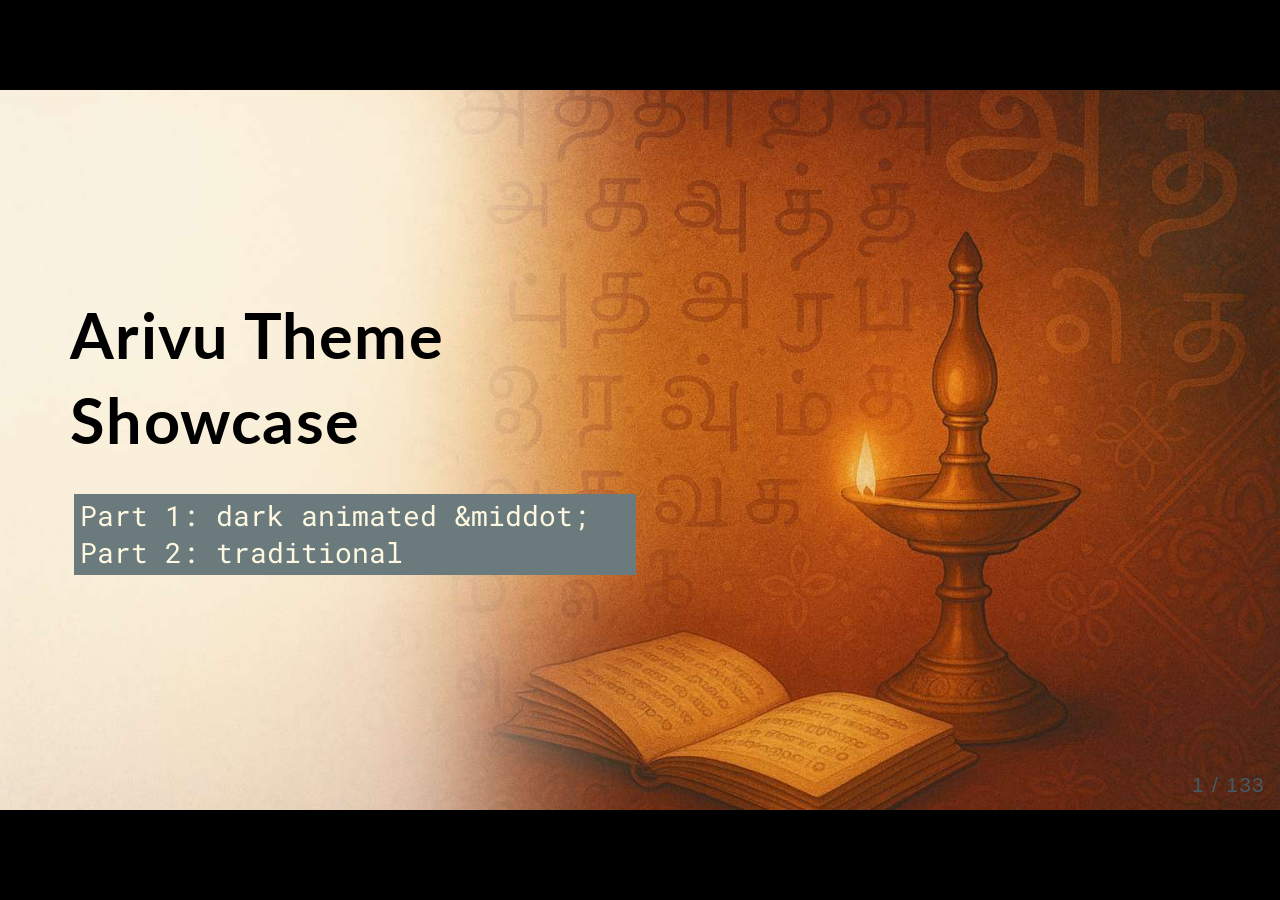
==== commit 4ae34679: "showcase 9 new shape classes in example deck and snippets Adds slides for pennant, parallelogram, fo" ====
--- a/index.html
+++ b/index.html
@@ -22,19 +22,19 @@
  * @auto-scaling true
  * @size 16:9 1280px 720px
  * @size 4:3 960px 720px
- */div#\:\$p > svg > foreignObject > section.test-import2{background-color:blue}div#\:\$p > svg > foreignObject > section .icon-header{position:absolute;top:0;left:0;right:0;height:70px;padding:10px 25px;display:flex;align-items:center;box-sizing:border-box}div#\:\$p > svg > foreignObject > section .icon-header img{height:60px}div#\:\$p > svg > foreignObject > section.invert .icon-header img{filter:invert(1)}div#\:\$p > svg > foreignObject > section.gaia .icon-header img{filter:invert(1)}div#\:\$p > svg > foreignObject > section .icon-header :is(h1, marp-h1){margin:0;font-size:24px;font-weight:normal;color:var(--color-foreground);line-height:0;padding:10px}div#\:\$p > svg > foreignObject > section .icon-header p{margin:0;font-size:24px;font-weight:normal;color:var(--color-foreground);line-height:0;padding:10px}div#\:\$p > svg > foreignObject > section::after{content:attr(data-marpit-pagination) " / " attr(data-marpit-pagination-total);position:absolute;bottom:-10px;right:-10px;font-size:0.6em;color:var(--color-foreground);font-family:sans-serif}div#\:\$p > svg > foreignObject > section::after{--marpit-root-font-size: 0.6em}div#\:\$p > svg > foreignObject > section.box ul{list-style:none;padding:0}div#\:\$p > svg > foreignObject > section.box li{padding:14px;border-radius:12px;color:white;font-weight:normal;margin-bottom:14px;font-size:1.05em;box-shadow:3px 5px 15px rgba(0, 0, 0, 0.25);transition:transform 0.2s ease}div#\:\$p > svg > foreignObject > section.box li:hover{transform:scale(1.02)}div#\:\$p > svg > foreignObject > section.box li:nth-child(1){background-color:#FF6F61}div#\:\$p > svg > foreignObject > section.box li:nth-child(2){background-color:#6A5ACD}div#\:\$p > svg > foreignObject > section.box li:nth-child(3){background-color:#26A69A}div#\:\$p > svg > foreignObject > section.box li:nth-child(4){background-color:#FFA500}div#\:\$p > svg > foreignObject > section.box li:nth-child(5){background-color:#9C27B0}div#\:\$p > svg > foreignObject > section.box li:nth-child(6){background-color:#42A5F5}div#\:\$p > svg > foreignObject > section.capsule ul{list-style:none;padding:0}div#\:\$p > svg > foreignObject > section.capsule li{padding:14px 24px;border-radius:999px;color:white;font-weight:500;margin-bottom:14px;font-size:1.05em;box-shadow:3px 5px 15px rgba(0, 0, 0, 0.25);transition:transform 0.2s ease}div#\:\$p > svg > foreignObject > section.capsule li::before{content:''}div#\:\$p > svg > foreignObject > section.capsule li:hover{transform:scale(1.02)}div#\:\$p > svg > foreignObject > section.capsule li:nth-child(1){background-color:#2E86AB}div#\:\$p > svg > foreignObject > section.capsule li:nth-child(2){background-color:#6C5B7B}div#\:\$p > svg > foreignObject > section.capsule li:nth-child(3){background-color:#3C8D0D}div#\:\$p > svg > foreignObject > section.capsule li:nth-child(4){background-color:#D4A373}div#\:\$p > svg > foreignObject > section.capsule li:nth-child(5){background-color:#4E4E50}div#\:\$p > svg > foreignObject > section.capsule li:nth-child(6){background-color:#227C9D}div#\:\$p > svg > foreignObject > section.white ul{list-style:none;padding:0;margin:0}div#\:\$p > svg > foreignObject > section.white li{padding:16px 20px;background-color:#F8F9FA;color:#2C3E50;font-weight:500;margin-bottom:12px;font-size:1.05em;border-radius:15px;box-shadow:3px 5px 15px rgba(0, 0, 0, 0.25);transition:transform 0.2s ease}div#\:\$p > svg > foreignObject > section.white li:nth-child(even){background-color:#ECEFF1}div#\:\$p > svg > foreignObject > section.white li::before{content:"";color:#2C3E50;margin-right:12px;font-size:1.1em;vertical-align:middle}div#\:\$p > svg > foreignObject > section.white li:hover{transform:scale(1.02)}div#\:\$p > svg > foreignObject > section.white_circle ul{list-style:none;padding:0;margin:0}div#\:\$p > svg > foreignObject > section.white_circle li{padding:16px 20px;border-left:6px solid #2C3E50;background-color:#F8F9FA;color:#2C3E50;font-weight:500;margin-bottom:12px;font-size:1.05em;border-radius:6px;box-shadow:3px 5px 15px rgba(0, 0, 0, 0.25);transition:transform 0.2s ease}div#\:\$p > svg > foreignObject > section.white_circle li:nth-child(even){background-color:#ECEFF1}div#\:\$p > svg > foreignObject > section.white_circle li::before{content:"●";color:#2C3E50;margin-right:12px;font-size:1.1em;vertical-align:middle}div#\:\$p > svg > foreignObject > section.white_circle li:hover{transform:scale(1.02)}div#\:\$p > svg > foreignObject > section.white_delta ul{list-style:none;padding:0;margin:0}div#\:\$p > svg > foreignObject > section.white_delta li{padding:16px 22px;background-color:#FDFDFD;color:#1A1A1A;border-left:5px solid #6A1B9A;margin-bottom:14px;font-size:1.1em;font-weight:400;line-height:1.6;border-radius:4px;box-shadow:3px 5px 15px rgba(0, 0, 0, 0.25);transition:transform 0.2s ease}div#\:\$p > svg > foreignObject > section.white_delta li:nth-child(odd){background-color:#FAF7FF}div#\:\$p > svg > foreignObject > section.white_delta li:nth-child(even){background-color:#F3F6FB}div#\:\$p > svg > foreignObject > section.white_delta li::before{content:"▶";color:#6A1B9A;margin-right:10px;font-size:0.9em;vertical-align:middle}div#\:\$p > svg > foreignObject > section.white_delta li:hover{transform:scale(1.02)}div#\:\$p > svg > foreignObject > section.card ul{display:grid;grid-template-columns:repeat(3, 1fr);gap:20px;list-style:none;padding:0;margin:0}div#\:\$p > svg > foreignObject > section.card li{background-color:#e35757b8;color:#fbf9f9;padding:18px 24px;border-top:6px solid #6a0118;border-radius:8px;box-shadow:3px 5px 15px rgba(0, 0, 0, 0.25);font-size:1.05em;font-weight:normal;line-height:1.5;align-items:flex-start;transition:transform 0.2s ease}div#\:\$p > svg > foreignObject > section.card li:hover{transform:translateY(-4px)}@media (max-width: 768px){div#\:\$p > svg > foreignObject > section.card ul{grid-template-columns:repeat(2, 1fr)}}@media (max-width: 480px){div#\:\$p > svg > foreignObject > section.card ul{grid-template-columns:1fr}}div#\:\$p > svg > foreignObject > section.panel ul{display:flex;flex-wrap:wrap;gap:16px;padding-left:0;list-style:none;margin:0}div#\:\$p > svg > foreignObject > section.panel>ul>li{flex:1 1 23%;display:flex;flex-direction:column;border-radius:10px;overflow:hidden;box-shadow:2px 4px 12px rgba(0, 0, 0, 0.2);min-width:220px;min-height:400px;background-color:#f9f9f9;margin:0;padding:0;transition:transform 0.3s ease, box-shadow 0.3s ease}div#\:\$p > svg > foreignObject > section.panel>ul>li:hover{transform:translateY(-6px);box-shadow:4px 6px 16px rgba(0, 0, 0, 0.3)}div#\:\$p > svg > foreignObject > section.panel li::marker{display:none}div#\:\$p > svg > foreignObject > section.panel>ul>li>p:first-child{background-color:#333;color:#fff;font-weight:normal;text-align:center;padding:0px;margin:0;font-size:2.1em}div#\:\$p > svg > foreignObject > section.panel>ul>li>ul{background-color:#f0f0f0;flex:1;padding:14px;margin:0;font-size:0.95em;font-weight:normal;line-height:1.6;list-style:none;transition:background-color 0.3s ease;border-bottom-left-radius:12px;border-bottom-right-radius:12px;text-align:center;display:flex;align-items:center;justify-content:center}div#\:\$p > svg > foreignObject > section.panel>ul>li:hover>ul{background-color:#eaeaea}div#\:\$p > svg > foreignObject > section.panel>ul>li>ul li{list-style:none;padding-left:0;margin:6px 0;display:block}div#\:\$p > svg > foreignObject > section.panel li:nth-child(1)>p:first-child{background-color:#2c3e50}div#\:\$p > svg > foreignObject > section.panel li:nth-child(2)>p:first-child{background-color:#8e44ad}div#\:\$p > svg > foreignObject > section.panel li:nth-child(3)>p:first-child{background-color:#16a085}div#\:\$p > svg > foreignObject > section.panel li:nth-child(4)>p:first-child{background-color:#d35400}div#\:\$p > svg > foreignObject > section.panel li:nth-child(1)>ul{background-color:#ecf0f1;border:2px solid #2c3e50}div#\:\$p > svg > foreignObject > section.panel li:nth-child(2)>ul{background-color:#f5eef8;border:2px solid #8e44ad}div#\:\$p > svg > foreignObject > section.panel li:nth-child(3)>ul{background-color:#e8f8f5;border:2px solid #16a085}div#\:\$p > svg > foreignObject > section.panel li:nth-child(4)>ul{background-color:#fbeee6;border:2px solid #d35400}@media (max-width: 768px){div#\:\$p > svg > foreignObject > section.panel ul{flex-direction:column}}div#\:\$p > svg > foreignObject > section.panel_card ul{display:grid;grid-template-columns:repeat(auto-fit, minmax(240px, 1fr));gap:16px;padding:0;margin:0;list-style:none;justify-content:center}div#\:\$p > svg > foreignObject > section.panel_card>ul>li{display:flex;flex-direction:column;justify-content:stretch;align-items:stretch;background-color:#f9f9f9;border-radius:10px;overflow:hidden;box-shadow:2px 4px 12px rgba(0, 0, 0, 0.2);min-height:220px;height:100%;max-width:300px;width:100%;transition:transform 0.3s ease, box-shadow 0.3s ease;text-align:center}div#\:\$p > svg > foreignObject > section.panel_card>ul>li:hover{transform:translateY(-6px);box-shadow:4px 6px 16px rgba(0, 0, 0, 0.3)}div#\:\$p > svg > foreignObject > section.panel_card li::marker{display:none}div#\:\$p > svg > foreignObject > section.panel_card>ul>li>p:first-child{font-size:2.1em;font-weight:normal;padding:14px;margin:0;color:#fff}div#\:\$p > svg > foreignObject > section.panel_card>ul>li>ul{flex:1;display:flex;flex-direction:column;justify-content:center;align-items:center;padding:14px;margin:0;font-size:0.95em;font-weight:normal;line-height:1.6;list-style:none;border-bottom-left-radius:12px;border-bottom-right-radius:12px;text-align:center;background-color:#f0f0f0}div#\:\$p > svg > foreignObject > section.panel_card>ul>li>ul>li{list-style:none;margin:6px 0;text-align:center}div#\:\$p > svg > foreignObject > section.panel_card li:nth-child(1)>p:first-child{background-color:#2c3e50}div#\:\$p > svg > foreignObject > section.panel_card li:nth-child(1)>ul{background-color:#ecf0f1;border:2px solid #2c3e50}div#\:\$p > svg > foreignObject > section.panel_card li:nth-child(2)>p:first-child{background-color:#8e44ad}div#\:\$p > svg > foreignObject > section.panel_card li:nth-child(2)>ul{background-color:#f5eef8;border:2px solid #8e44ad}div#\:\$p > svg > foreignObject > section.panel_card li:nth-child(3)>p:first-child{background-color:#16a085}div#\:\$p > svg > foreignObject > section.panel_card li:nth-child(3)>ul{background-color:#e8f8f5;border:2px solid #16a085}div#\:\$p > svg > foreignObject > section.panel_card li:nth-child(4)>p:first-child{background-color:#d35400}div#\:\$p > svg > foreignObject > section.panel_card li:nth-child(4)>ul{background-color:#fbeee6;border:2px solid #d35400}div#\:\$p > svg > foreignObject > section.panel_card li:nth-child(5)>p:first-child{background-color:#2980b9}div#\:\$p > svg > foreignObject > section.panel_card li:nth-child(5)>ul{background-color:#eaf2f8;border:2px solid #2980b9}div#\:\$p > svg > foreignObject > section.panel_card li:nth-child(6)>p:first-child{background-color:#c0392b}div#\:\$p > svg > foreignObject > section.panel_card li:nth-child(6)>ul{background-color:#f9ebea;border:2px solid #c0392b}div#\:\$p > svg > foreignObject > section.panel_card li:nth-child(7)>p:first-child{background-color:#27ae60}div#\:\$p > svg > foreignObject > section.panel_card li:nth-child(7)>ul{background-color:#eafaf1;border:2px solid #27ae60}div#\:\$p > svg > foreignObject > section.panel_card li:nth-child(8)>p:first-child{background-color:#f39c12}div#\:\$p > svg > foreignObject > section.panel_card li:nth-child(8)>ul{background-color:#fef5e7;border:2px solid #f39c12}@media (max-width: 768px){div#\:\$p > svg > foreignObject > section.panel_card ul{grid-template-columns:1fr}}div#\:\$p > svg > foreignObject > section.panel_card ul{display:flex;flex-wrap:wrap;justify-content:center;align-items:stretch;gap:5px;padding:0;margin:0;list-style:none}div#\:\$p > svg > foreignObject > section.panel_card>ul>li{flex:1 1 calc(25% - 16px);max-width:300px;min-width:240px;min-height:280px;align-self:stretch;display:flex;flex-direction:column;background-color:#f9f9f9;border-radius:10px;overflow:hidden;box-shadow:2px 4px 12px rgba(0, 0, 0, 0.2);transition:transform 0.3s ease, box-shadow 0.3s ease;text-align:center}div#\:\$p > svg > foreignObject > section.panel_card>ul>li:hover{transform:translateY(-6px);box-shadow:4px 6px 16px rgba(0, 0, 0, 0.3)}div#\:\$p > svg > foreignObject > section.panel_card li::marker{display:none}div#\:\$p > svg > foreignObject > section.panel_card>ul>li>p:first-child{font-size:2.0em;font-weight:normal;padding:0px;margin:0;color:#fff}div#\:\$p > svg > foreignObject > section.panel_card>ul>li>ul{flex:1;display:flex;flex-direction:column;justify-content:center;align-items:center;padding-top:0px;margin:0;font-size:0.95em;font-weight:normal;line-height:1.6;list-style:none;border-bottom-left-radius:12px;border-bottom-right-radius:12px;text-align:center;background-color:#f0f0f0}div#\:\$p > svg > foreignObject > section.panel_card>ul>li>ul>li{margin:6px 0;list-style:none;text-align:center}div#\:\$p > svg > foreignObject > section.panel_card li:nth-child(1)>p:first-child{background-color:#2c3e50}div#\:\$p > svg > foreignObject > section.panel_card li:nth-child(1)>ul{background-color:#ecf0f1;border:2px solid #2c3e50}div#\:\$p > svg > foreignObject > section.panel_card li:nth-child(2)>p:first-child{background-color:#8e44ad}div#\:\$p > svg > foreignObject > section.panel_card li:nth-child(2)>ul{background-color:#f5eef8;border:2px solid #8e44ad}div#\:\$p > svg > foreignObject > section.panel_card li:nth-child(3)>p:first-child{background-color:#16a085}div#\:\$p > svg > foreignObject > section.panel_card li:nth-child(3)>ul{background-color:#e8f8f5;border:2px solid #16a085}div#\:\$p > svg > foreignObject > section.panel_card li:nth-child(4)>p:first-child{background-color:#d35400}div#\:\$p > svg > foreignObject > section.panel_card li:nth-child(4)>ul{background-color:#fbeee6;border:2px solid #d35400}div#\:\$p > svg > foreignObject > section.panel_card li:nth-child(5)>p:first-child{background-color:#2980b9}div#\:\$p > svg > foreignObject > section.panel_card li:nth-child(5)>ul{background-color:#eaf2f8;border:2px solid #2980b9}div#\:\$p > svg > foreignObject > section.panel_card li:nth-child(6)>p:first-child{background-color:#c0392b}div#\:\$p > svg > foreignObject > section.panel_card li:nth-child(6)>ul{background-color:#f9ebea;border:2px solid #c0392b}div#\:\$p > svg > foreignObject > section.panel_card li:nth-child(7)>p:first-child{background-color:#27ae60}div#\:\$p > svg > foreignObject > section.panel_card li:nth-child(7)>ul{background-color:#eafaf1;border:2px solid #27ae60}div#\:\$p > svg > foreignObject > section.panel_card li:nth-child(8)>p:first-child{background-color:#f39c12}div#\:\$p > svg > foreignObject > section.panel_card li:nth-child(8)>ul{background-color:#fef5e7;border:2px solid #f39c12}@media (max-width: 768px){div#\:\$p > svg > foreignObject > section.panel_card>ul>li{flex:1 1 100%;max-width:100%}}div#\:\$p > svg > foreignObject > section.panel_transparent ul{display:flex;flex-wrap:wrap;justify-content:space-evenly;gap:24px;padding-left:0;list-style:none;margin:0}div#\:\$p > svg > foreignObject > section.panel_transparent>ul>li{flex:1 1 calc(33.333% - 32px);max-width:300px;display:flex;flex-direction:column;min-height:200px;padding:0;background:none;border:none;border-radius:0;box-shadow:none;transition:none}div#\:\$p > svg > foreignObject > section.panel_transparent>ul>li>p:first-child{font-size:1.8em;text-align:center;padding:10px 0;margin:0;color:#000;border-bottom:2px dashed #999}div#\:\$p > svg > foreignObject > section.panel_transparent>ul>li>ul{flex:1;padding:12px;margin:0;list-style:none;background:none;border:none;text-align:center;font-size:0.95em;font-weight:normal;line-height:1.5}div#\:\$p > svg > foreignObject > section.panel_transparent>ul>li>ul li{list-style:none;padding-left:0;margin:6px 0;display:block}div#\:\$p > svg > foreignObject > section.panel_transparent li::marker{display:none}@media (max-width: 768px){div#\:\$p > svg > foreignObject > section.panel_transparent>ul>li{flex:1 1 100%;max-width:100%}}div#\:\$p > svg > foreignObject > section.panel_capsule ul{display:flex;flex-wrap:wrap;gap:16px;padding-left:0;list-style:none;margin:0}div#\:\$p > svg > foreignObject > section.panel_capsule>ul>li{flex:1 1 23%;display:flex;flex-direction:column;overflow:hidden;background-color:#f9f9f900;margin:0;padding:0;transition:transform 0.3s ease, box-shadow 0.3s ease;border-bottom-left-radius:999px;border-bottom-right-radius:999px}div#\:\$p > svg > foreignObject > section.panel_capsule>ul>li:hover{transform:translateY(-6px);box-shadow:4px 6px 16px rgba(0, 0, 0, 0.3)}div#\:\$p > svg > foreignObject > section.panel_capsule li::marker{display:none}div#\:\$p > svg > foreignObject > section.panel_capsule>ul>li>p:first-child{font-weight:normal;text-align:center;padding:14px;margin-left:auto;margin-right:auto;font-size:2.1em;border-radius:50%;width:100px;height:100px;display:flex;align-items:center;justify-content:center}div#\:\$p > svg > foreignObject > section.panel_capsule>ul>li>ul{min-width:220px;min-height:300px;background-color:#f0f0f0;flex:1;padding:14px;margin:0;font-size:0.95em;font-weight:normal;line-height:1.6;list-style:none;transition:background-color 0.3s ease;border-top-right-radius:50px;border-top-left-radius:50px;border-bottom-right-radius:999px;border-bottom-left-radius:999px;text-align:center;display:flex;align-items:center;justify-content:center}div#\:\$p > svg > foreignObject > section.panel_capsule>ul>li:hover>ul{background-color:#eaeaea}div#\:\$p > svg > foreignObject > section.panel_capsule>ul>li>ul li{list-style:none;padding-left:0;margin:6px 0;display:block;text-align:center}div#\:\$p > svg > foreignObject > section.panel_capsule li:nth-child(1)>p:first-child{background-color:#2c3e50}div#\:\$p > svg > foreignObject > section.panel_capsule li:nth-child(2)>p:first-child{background-color:#8e44ad}div#\:\$p > svg > foreignObject > section.panel_capsule li:nth-child(3)>p:first-child{background-color:#16a085}div#\:\$p > svg > foreignObject > section.panel_capsule li:nth-child(4)>p:first-child{background-color:#d35400}div#\:\$p > svg > foreignObject > section.panel_capsule li:nth-child(1)>ul{background-color:#ecf0f1;border:2px solid #2c3e50}div#\:\$p > svg > foreignObject > section.panel_capsule li:nth-child(2)>ul{background-color:#f5eef8;border:2px solid #8e44ad}div#\:\$p > svg > foreignObject > section.panel_capsule li:nth-child(3)>ul{background-color:#e8f8f5;border:2px solid #16a085}div#\:\$p > svg > foreignObject > section.panel_capsule li:nth-child(4)>ul{background-color:#fbeee6;border:2px solid #d35400}div#\:\$p > svg > foreignObject > section.panel_capsule li:nth-child(5)>ul{background-color:#d3d7f1;border:2px solid #061ab4}div#\:\$p > svg > foreignObject > section.panel_capsule li:nth-child(6)>ul{background-color:#f0f4ba;border:2px solid #acb805}@media (max-width: 768px){div#\:\$p > svg > foreignObject > section.panel_capsule ul{flex-direction:column}}div#\:\$p > svg > foreignObject > section.panel_shirt ul{display:flex;flex-wrap:wrap;gap:16px;padding-left:0;list-style:none;margin:0}div#\:\$p > svg > foreignObject > section.panel_shirt>ul>li{flex:1 1 23%;display:flex;flex-direction:column;overflow:hidden;background-color:#f9f9f900;margin:0;padding:0;transition:transform 0.3s ease, box-shadow 0.3s ease;position:relative;min-height:500px}div#\:\$p > svg > foreignObject > section.panel_shirt>ul>li:hover{transform:translateY(-6px);box-shadow:4px 6px 16px rgba(0, 0, 0, 0.3)}div#\:\$p > svg > foreignObject > section.panel_shirt li::marker{display:none}div#\:\$p > svg > foreignObject > section.panel_shirt>ul>li>p:first-child{position:absolute;left:50%;transform:translateX(-50%);top:-30px!important;font-weight:normal;text-align:center;padding:14px;font-size:2.1em;border-radius:50%;width:100px;height:100px;display:flex;align-items:center;justify-content:center;z-index:10}div#\:\$p > svg > foreignObject > section.panel_shirt>ul>li>ul{position:relative;top:80px;padding-top:60px!important;padding-bottom:10px;min-width:120px;min-height:300px;background-color:#f0f0f0;padding:14px;margin:0;font-size:0.95em;font-weight:normal;line-height:1.6;list-style:none;transition:background-color 0.3s ease;border-top-right-radius:50px;border-top-left-radius:50px;border-bottom-right-radius:50px;border-bottom-left-radius:50px;color:white;justify-content:center;align-items:center;text-align:center}div#\:\$p > svg > foreignObject > section.panel_shirt>ul>li:hover>ul{background-color:#eaeaea}div#\:\$p > svg > foreignObject > section.panel_shirt>ul>li>ul li{list-style:none;padding-left:0;margin:6px 0;display:block;text-align:center}div#\:\$p > svg > foreignObject > section.panel_shirt li:nth-child(1)>p:first-child{background-color:#ecf0f1;border:2px solid #2c3e50}div#\:\$p > svg > foreignObject > section.panel_shirt li:nth-child(2)>p:first-child{background-color:#f5eef8;border:2px solid #8e44ad}div#\:\$p > svg > foreignObject > section.panel_shirt li:nth-child(3)>p:first-child{background-color:#e8f8f5;border:2px solid #16a085}div#\:\$p > svg > foreignObject > section.panel_shirt li:nth-child(4)>p:first-child{background-color:#fbeee6;border:2px solid #d35400}div#\:\$p > svg > foreignObject > section.panel_shirt li:nth-child(1)>ul{background-color:#2c3e50;border:2px solid #2c3e50}div#\:\$p > svg > foreignObject > section.panel_shirt li:nth-child(2)>ul{background-color:#8e44ad;border:2px solid #8e44ad}div#\:\$p > svg > foreignObject > section.panel_shirt li:nth-child(3)>ul{background-color:#16a085;border:2px solid #16a085}div#\:\$p > svg > foreignObject > section.panel_shirt li:nth-child(4)>ul{background-color:#d35400;border:2px solid #d35400}div#\:\$p > svg > foreignObject > section.panel_shirt li:nth-child(5)>ul{background-color:#061ab4;border:2px solid #061ab4}div#\:\$p > svg > foreignObject > section.panel_shirt li:nth-child(6)>ul{background-color:#acb805;border:2px solid #acb805}@media (max-width: 768px){div#\:\$p > svg > foreignObject > section.panel_shirt ul{flex-direction:column}}div#\:\$p > svg > foreignObject > section.icon_shirt4 ul{display:flex;flex-wrap:wrap;column-gap:58px;row-gap:32px;padding-left:0;list-style:none;margin:0}div#\:\$p > svg > foreignObject > section.icon_shirt4>ul>li{position:relative;flex:1 1 45%;display:flex;flex-direction:row;align-items:stretch;border-radius:12px;min-width:150px;min-height:150px;background-color:transparent;margin:0;transition:transform 0.3s ease, box-shadow 0.3s ease;border-radius:50px;box-shadow:2px 4px 12px rgba(0, 0, 0, 0.2)}div#\:\$p > svg > foreignObject > section.icon_shirt4>ul>li:hover{transform:translateY(-4px);box-shadow:4px 6px 16px rgba(0, 0, 0, 0.3)}div#\:\$p > svg > foreignObject > section.icon_shirt4 li::marker{display:none}div#\:\$p > svg > foreignObject > section.icon_shirt4>ul>li>p:first-child{position:absolute;top:50%;left:-50px;transform:translateY(-50%);width:100px;height:100px;background-color:#333;color:#fff;border-radius:50%;font-size:calc(var(--marpit-root-font-size, 1rem) * 2);display:flex;align-items:center;justify-content:center;margin:0;z-index:2}div#\:\$p > svg > foreignObject > section.icon_shirt4>ul>li>ul{flex:1;list-style:none;margin:0;padding:20px 10px 20px 20px;font-size:1em;line-height:1.5;background-color:#f0f0f0;border-radius:50px;display:flex;align-items:center;justify-content:center;min-height:150px;color:white;text-align:center}div#\:\$p > svg > foreignObject > section.icon_shirt4>ul>li>ul>li{margin:0;padding:0}div#\:\$p > svg > foreignObject > section.icon_shirt4 li:nth-child(1)>p:first-child{background-color:#ecf0f1;border:2px solid #2c3e50}div#\:\$p > svg > foreignObject > section.icon_shirt4 li:nth-child(2)>p:first-child{background-color:#f5eef8;border:2px solid #8e44ad}div#\:\$p > svg > foreignObject > section.icon_shirt4 li:nth-child(3)>p:first-child{background-color:#e8f8f5;border:2px solid #16a085}div#\:\$p > svg > foreignObject > section.icon_shirt4 li:nth-child(4)>p:first-child{background-color:#fbeee6;border:2px solid #d35400}div#\:\$p > svg > foreignObject > section.icon_shirt4 li:nth-child(5)>p:first-child{background-color:#e2e4f7;border:2px solid #061ab4}div#\:\$p > svg > foreignObject > section.icon_shirt4 li:nth-child(6)>p:first-child{background-color:#f0f4ba;border:2px solid #acb805}div#\:\$p > svg > foreignObject > section.icon_shirt4 li:nth-child(1)>ul{background-color:#2c3e50}div#\:\$p > svg > foreignObject > section.icon_shirt4 li:nth-child(2)>ul{background-color:#8e44ad}div#\:\$p > svg > foreignObject > section.icon_shirt4 li:nth-child(3)>ul{background-color:#16a085}div#\:\$p > svg > foreignObject > section.icon_shirt4 li:nth-child(4)>ul{background-color:#d35400}div#\:\$p > svg > foreignObject > section.icon_shirt4 li:nth-child(5)>ul{background-color:#061ab4}div#\:\$p > svg > foreignObject > section.icon_shirt4 li:nth-child(6)>ul{background-color:#acb805}@media (max-width: 768px){div#\:\$p > svg > foreignObject > section.icon_shirt4 ul{flex-direction:column}}div#\:\$p > svg > foreignObject > section.icon_shirt ul{display:flex;flex-wrap:wrap;justify-content:center;gap:60px;padding-left:0;list-style:none;margin:0 auto}div#\:\$p > svg > foreignObject > section.icon_shirt>ul>li{position:relative;display:flex;flex-direction:row;align-items:stretch;min-height:150px;flex:0 1 calc(33.333% - 60px);max-width:340px;background-color:transparent;transition:transform 0.3s ease, box-shadow 0.3s ease;margin:0}div#\:\$p > svg > foreignObject > section.icon_shirt>ul>li:hover{transform:translateY(-4px);box-shadow:4px 6px 16px rgba(0, 0, 0, 0.3)}div#\:\$p > svg > foreignObject > section.icon_shirt li::marker{display:none}div#\:\$p > svg > foreignObject > section.icon_shirt>ul>li>p:first-child{position:absolute;top:50%;left:-50px;transform:translateY(-50%);width:100px;height:100px;background-color:#333;color:#fff;border-radius:50%;font-size:calc(var(--marpit-root-font-size, 1rem) * 2);display:flex;align-items:center;justify-content:center;margin:0;z-index:2;border:2px solid #fff}div#\:\$p > svg > foreignObject > section.icon_shirt>ul>li>ul{flex:1;list-style:none;margin:0;padding:20px 10px 20px 80px;font-size:1em;line-height:1.5;background-color:#f0f0f0;border-radius:50px;display:flex;align-items:center;justify-content:center;min-height:150px;color:white;text-align:center;box-shadow:2px 4px 12px rgba(0, 0, 0, 0.2);overflow:hidden}div#\:\$p > svg > foreignObject > section.icon_shirt>ul>li>ul>li{margin:0;padding:0}div#\:\$p > svg > foreignObject > section.icon_shirt li:nth-child(1)>p:first-child{background-color:#ecf0f1;border:2px solid #2c3e50}div#\:\$p > svg > foreignObject > section.icon_shirt li:nth-child(1)>ul{background-color:#2c3e50}div#\:\$p > svg > foreignObject > section.icon_shirt li:nth-child(2)>p:first-child{background-color:#f5eef8;border:2px solid #8e44ad}div#\:\$p > svg > foreignObject > section.icon_shirt li:nth-child(2)>ul{background-color:#8e44ad}div#\:\$p > svg > foreignObject > section.icon_shirt li:nth-child(3)>p:first-child{background-color:#e8f8f5;border:2px solid #16a085}div#\:\$p > svg > foreignObject > section.icon_shirt li:nth-child(3)>ul{background-color:#16a085}div#\:\$p > svg > foreignObject > section.icon_shirt li:nth-child(4)>p:first-child{background-color:#fbeee6;border:2px solid #d35400}div#\:\$p > svg > foreignObject > section.icon_shirt li:nth-child(4)>ul{background-color:#d35400}div#\:\$p > svg > foreignObject > section.icon_shirt li:nth-child(5)>p:first-child{background-color:#e2e4f7;border:2px solid #061ab4}div#\:\$p > svg > foreignObject > section.icon_shirt li:nth-child(5)>ul{background-color:#061ab4}div#\:\$p > svg > foreignObject > section.icon_shirt li:nth-child(6)>p:first-child{background-color:#f0f4ba;border:2px solid #acb805}div#\:\$p > svg > foreignObject > section.icon_shirt li:nth-child(6)>ul{background-color:#acb805}@media (max-width: 768px){div#\:\$p > svg > foreignObject > section.icon_shirt>ul>li{flex:0 1 100%;max-width:100%}}div#\:\$p > svg > foreignObject > section.panel_pillar ul{display:flex;flex-wrap:wrap;gap:16px;padding-left:0;list-style:none;margin:0}div#\:\$p > svg > foreignObject > section.panel_pillar>ul>li{flex:1 1 23%;display:flex;flex-direction:column;transition:transform 0.3s ease, box-shadow 0.3s ease;position:relative;box-shadow:2px 4px 12px rgba(0, 0, 0, 0.2);border-radius:12px;min-height:400px;min-width:200px}div#\:\$p > svg > foreignObject > section.panel_pillar>ul>li:hover{transform:translateY(-6px);box-shadow:4px 6px 16px rgba(0, 0, 0, 0.3)}div#\:\$p > svg > foreignObject > section.panel_pillar li::marker{display:none}div#\:\$p > svg > foreignObject > section.panel_pillar>ul>li>p:first-child{font-weight:normal;text-align:center;padding-left:14px;padding-right:14px;padding-top:40px!important;margin-left:auto;margin-right:auto;position:absolute;left:50%;transform:translateX(-50%);bottom:-40px!important;font-size:1.3em;width:100px;height:80px;display:flex;align-items:center;justify-content:center;z-index:10;clip-path:polygon(50% 0%, 0% 100%, 100% 100%)}div#\:\$p > svg > foreignObject > section.panel_pillar>ul>li>ul{position:relative;padding-top:40px!important;padding-bottom:10px;min-width:200px;min-height:400px;background-color:#f0f0f0;padding:14px;margin:0;font-size:0.95em;font-weight:normal;line-height:1.6;list-style:none;transition:background-color 0.3s ease;border-radius:12px;color:black;justify-content:center;align-items:center;text-align:center}div#\:\$p > svg > foreignObject > section.panel_pillar>ul>li:hover>ul{background-color:#eaeaea}div#\:\$p > svg > foreignObject > section.panel_pillar>ul>li>ul li{list-style:none;padding-left:0;margin:6px 0;display:block;text-align:center}div#\:\$p > svg > foreignObject > section.panel_pillar li:nth-child(1)>p:first-child{background-color:#2c3e50;border:2px solid #2c3e50}div#\:\$p > svg > foreignObject > section.panel_pillar li:nth-child(2)>p:first-child{background-color:#8e44ad;border:2px solid #8e44ad}div#\:\$p > svg > foreignObject > section.panel_pillar li:nth-child(3)>p:first-child{background-color:#16a085;border:2px solid #16a085}div#\:\$p > svg > foreignObject > section.panel_pillar li:nth-child(4)>p:first-child{background-color:#d35400;border:2px solid #d35400}div#\:\$p > svg > foreignObject > section.panel_pillar li:nth-child(1)>ul{background-color:#ecf0f1;border:2px solid #2c3e50}div#\:\$p > svg > foreignObject > section.panel_pillar li:nth-child(2)>ul{background-color:#f5eef8;border:2px solid #8e44ad}div#\:\$p > svg > foreignObject > section.panel_pillar li:nth-child(3)>ul{background-color:#e8f8f5;border:2px solid #16a085}div#\:\$p > svg > foreignObject > section.panel_pillar li:nth-child(4)>ul{background-color:#fbeee6;border:2px solid #d35400}@media (max-width: 768px){div#\:\$p > svg > foreignObject > section.panel_pillar ul{flex-direction:column}}div#\:\$p > svg > foreignObject > section.icon_pillar ul{display:flex;flex-wrap:wrap;row-gap:10px;column-gap:48px;padding-left:0;list-style:none;margin:0 auto;justify-content:center}div#\:\$p > svg > foreignObject > section.icon_pillar>ul>li{width:300px;min-height:200px;display:flex;flex-direction:column;position:relative;border-radius:12px;box-shadow:2px 4px 12px rgba(0, 0, 0, 0.2);transition:transform 0.3s ease, box-shadow 0.3s ease}div#\:\$p > svg > foreignObject > section.icon_pillar>ul>li:hover{transform:translateY(-6px);box-shadow:4px 6px 16px rgba(0, 0, 0, 0.3)}div#\:\$p > svg > foreignObject > section.icon_pillar li::marker{display:none}div#\:\$p > svg > foreignObject > section.icon_pillar>ul>li>p:first-child{position:absolute;top:50%;left:-20px;transform:translateY(-50%);font-size:1.3em;width:80px;height:100px;display:flex;align-items:center;justify-content:left;background-color:#333;color:white;z-index:10;margin:0;border:2px solid #333;clip-path:polygon(100% 50%, 0% 0%, 0% 100%)}div#\:\$p > svg > foreignObject > section.icon_pillar>ul>li>ul{flex:1;display:flex;flex-direction:column;justify-content:center;padding:20px 16px 20px 50px;background-color:#f0f0f0;font-size:0.95em;line-height:1.6;list-style:none;border-radius:12px;color:black;border:2px solid #ccc;box-sizing:border-box;width:100%}div#\:\$p > svg > foreignObject > section.icon_pillar>ul>li>ul>li{text-align:center;margin:6px 0;padding:0}div#\:\$p > svg > foreignObject > section.icon_pillar>ul>li:hover>ul{background-color:#eaeaea}div#\:\$p > svg > foreignObject > section.icon_pillar li:nth-child(1)>p:first-child{background-color:#2c3e50;border-color:#2c3e50}div#\:\$p > svg > foreignObject > section.icon_pillar li:nth-child(2)>p:first-child{background-color:#8e44ad;border-color:#8e44ad}div#\:\$p > svg > foreignObject > section.icon_pillar li:nth-child(3)>p:first-child{background-color:#16a085;border-color:#16a085}div#\:\$p > svg > foreignObject > section.icon_pillar li:nth-child(4)>p:first-child{background-color:#d35400;border-color:#d35400}div#\:\$p > svg > foreignObject > section.icon_pillar li:nth-child(5)>p:first-child{background-color:#2980b9;border-color:#2980b9}div#\:\$p > svg > foreignObject > section.icon_pillar li:nth-child(6)>p:first-child{background-color:#c0392b;border-color:#c0392b}div#\:\$p > svg > foreignObject > section.icon_pillar li:nth-child(7)>p:first-child{background-color:#27ae60;border-color:#27ae60}div#\:\$p > svg > foreignObject > section.icon_pillar li:nth-child(8)>p:first-child{background-color:#f39c12;border-color:#f39c12}div#\:\$p > svg > foreignObject > section.icon_pillar li:nth-child(9)>p:first-child{background-color:#7f8c8d;border-color:#7f8c8d}div#\:\$p > svg > foreignObject > section.icon_pillar li:nth-child(1)>ul{background-color:#ecf0f1;border:2px solid #2c3e50}div#\:\$p > svg > foreignObject > section.icon_pillar li:nth-child(2)>ul{background-color:#f5eef8;border:2px solid #8e44ad}div#\:\$p > svg > foreignObject > section.icon_pillar li:nth-child(3)>ul{background-color:#e8f8f5;border:2px solid #16a085}div#\:\$p > svg > foreignObject > section.icon_pillar li:nth-child(4)>ul{background-color:#fbeee6;border:2px solid #d35400}div#\:\$p > svg > foreignObject > section.icon_pillar li:nth-child(5)>ul{background-color:#eaf2f8;border:2px solid #2980b9}div#\:\$p > svg > foreignObject > section.icon_pillar li:nth-child(6)>ul{background-color:#f9ebea;border:2px solid #c0392b}div#\:\$p > svg > foreignObject > section.icon_pillar li:nth-child(7)>ul{background-color:#eafaf1;border:2px solid #27ae60}div#\:\$p > svg > foreignObject > section.icon_pillar li:nth-child(8)>ul{background-color:#fef5e7;border:2px solid #f39c12}div#\:\$p > svg > foreignObject > section.icon_pillar li:nth-child(9)>ul{background-color:#f2f4f4;border:2px solid #7f8c8d}@media (max-width: 768px){div#\:\$p > svg > foreignObject > section.icon_pillar>ul{flex-direction:column;align-items:center}div#\:\$p > svg > foreignObject > section.icon_pillar>ul>li{width:90%;height:auto}}div#\:\$p > svg > foreignObject > section.icon_pillar4 ul{display:flex;flex-wrap:wrap;column-gap:128px;row-gap:32px;padding-left:0;list-style:none;margin:0 auto;justify-content:center}div#\:\$p > svg > foreignObject > section.icon_pillar4>ul>li{flex:0 1 calc(50% - 24px);display:flex;flex-direction:column;position:relative;min-width:350px;max-width:300px;transition:transform 0.3s ease, box-shadow 0.3s ease;border-radius:12px;box-shadow:2px 4px 12px rgba(0, 0, 0, 0.2)}div#\:\$p > svg > foreignObject > section.icon_pillar4>ul>li:hover{transform:translateY(-6px);box-shadow:4px 6px 16px rgba(0, 0, 0, 0.3)}div#\:\$p > svg > foreignObject > section.icon_pillar4 li::marker{display:none}div#\:\$p > svg > foreignObject > section.icon_pillar4>ul>li>p:first-child{position:absolute;top:50%;left:-20px;transform:translateY(-50%);font-size:1.3em;width:80px;height:100px;display:flex;align-items:center;justify-content:left;background-color:#333;color:white;z-index:10;margin:0;padding-left:0px;border:2px solid #333;clip-path:polygon(100% 50%, 0% 0%, 0% 100%)}div#\:\$p > svg > foreignObject > section.icon_pillar4>ul>li>ul{position:relative;padding:20px 16px 20px 50px;min-height:180px;background-color:#f0f0f0;font-size:0.95em;line-height:1.6;list-style:none;display:flex;flex-direction:column;justify-content:center;align-items:center;transition:background-color 0.3s ease;border-radius:12px;color:black;border:2px solid #ccc;text-align:center;width:100%}div#\:\$p > svg > foreignObject > section.icon_pillar4>ul>li>ul>li{text-align:center;margin:6px 0;padding:0}div#\:\$p > svg > foreignObject > section.icon_pillar4>ul>li:hover>ul{background-color:#eaeaea}div#\:\$p > svg > foreignObject > section.icon_pillar4 li:nth-child(1)>p:first-child{background-color:#2c3e50;border-color:#2c3e50}div#\:\$p > svg > foreignObject > section.icon_pillar4 li:nth-child(2)>p:first-child{background-color:#8e44ad;border-color:#8e44ad}div#\:\$p > svg > foreignObject > section.icon_pillar4 li:nth-child(3)>p:first-child{background-color:#16a085;border-color:#16a085}div#\:\$p > svg > foreignObject > section.icon_pillar4 li:nth-child(4)>p:first-child{background-color:#d35400;border-color:#d35400}div#\:\$p > svg > foreignObject > section.icon_pillar4 li:nth-child(1)>ul{background-color:#ecf0f1;border:2px solid #2c3e50}div#\:\$p > svg > foreignObject > section.icon_pillar4 li:nth-child(2)>ul{background-color:#f5eef8;border:2px solid #8e44ad}div#\:\$p > svg > foreignObject > section.icon_pillar4 li:nth-child(3)>ul{background-color:#e8f8f5;border:2px solid #16a085}div#\:\$p > svg > foreignObject > section.icon_pillar4 li:nth-child(4)>ul{background-color:#fbeee6;border:2px solid #d35400}@media (max-width: 768px){div#\:\$p > svg > foreignObject > section.icon_pillar4 ul{flex-direction:column;align-items:center}}div#\:\$p > svg > foreignObject > section.icon_card ul{display:flex;flex-wrap:wrap;gap:5px;padding-left:0;list-style:none;margin:0}div#\:\$p > svg > foreignObject > section.icon_card>ul>li{flex:1 1 45%;display:flex;flex-direction:row;align-items:stretch;border-radius:12px;overflow:hidden;box-shadow:2px 4px 12px rgba(0, 0, 0, 0.2);min-width:320px;min-height:100px;background-color:#f9f9f9;margin:0;transition:transform 0.3s ease, box-shadow 0.3s ease}div#\:\$p > svg > foreignObject > section.icon_card>ul>li:hover{transform:translateY(-4px);box-shadow:4px 6px 16px rgba(0, 0, 0, 0.3)}div#\:\$p > svg > foreignObject > section.icon_card li::marker{display:none}div#\:\$p > svg > foreignObject > section.icon_card>ul>li>p:first-child{background-color:#333;color:#fff;font-weight:normal;margin:0;font-size:calc(var(--marpit-root-font-size, 1rem) * 2);width:100px;min-height:100%;display:flex;align-items:center;justify-content:center;text-align:center;padding:0}div#\:\$p > svg > foreignObject > section.icon_card>ul>li>ul{background-color:#f0f0f0;text-align:center;padding-left:10px;margin:0;font-size:1em;line-height:1.5;list-style:none;flex:1;display:flex;align-items:center;justify-content:center;border-top-right-radius:12px;border-bottom-right-radius:12px}div#\:\$p > svg > foreignObject > section.icon_card>ul>li>ul>li{margin:0;padding:0}div#\:\$p > svg > foreignObject > section.icon_card li:nth-child(1)>p:first-child{background-color:#2c3e50}div#\:\$p > svg > foreignObject > section.icon_card li:nth-child(2)>p:first-child{background-color:#8e44ad}div#\:\$p > svg > foreignObject > section.icon_card li:nth-child(3)>p:first-child{background-color:#16a085}div#\:\$p > svg > foreignObject > section.icon_card li:nth-child(4)>p:first-child{background-color:#d35400}div#\:\$p > svg > foreignObject > section.icon_card li:nth-child(5)>p:first-child{background-color:#061ab4}div#\:\$p > svg > foreignObject > section.icon_card li:nth-child(6)>p:first-child{background-color:#acb805}div#\:\$p > svg > foreignObject > section.icon_card li:nth-child(7)>p:first-child{background-color:#c0392b}div#\:\$p > svg > foreignObject > section.icon_card li:nth-child(8)>p:first-child{background-color:#2980b9}div#\:\$p > svg > foreignObject > section.icon_card li:nth-child(9)>p:first-child{background-color:#27ae60}div#\:\$p > svg > foreignObject > section.icon_card li:nth-child(10)>p:first-child{background-color:#f39c12}div#\:\$p > svg > foreignObject > section.icon_card li:nth-child(1)>ul{background-color:#ecf0f1;border:2px solid #2c3e50}div#\:\$p > svg > foreignObject > section.icon_card li:nth-child(2)>ul{background-color:#f5eef8;border:2px solid #8e44ad}div#\:\$p > svg > foreignObject > section.icon_card li:nth-child(3)>ul{background-color:#e8f8f5;border:2px solid #16a085}div#\:\$p > svg > foreignObject > section.icon_card li:nth-child(4)>ul{background-color:#fbeee6;border:2px solid #d35400}div#\:\$p > svg > foreignObject > section.icon_card li:nth-child(5)>ul{background-color:#e2e4f7;border:2px solid #061ab4}div#\:\$p > svg > foreignObject > section.icon_card li:nth-child(6)>ul{background-color:#f0f4ba;border:2px solid #acb805}div#\:\$p > svg > foreignObject > section.icon_card li:nth-child(7)>ul{background-color:#f9ebea;border:2px solid #c0392b}div#\:\$p > svg > foreignObject > section.icon_card li:nth-child(8)>ul{background-color:#eaf2f8;border:2px solid #2980b9}div#\:\$p > svg > foreignObject > section.icon_card li:nth-child(9)>ul{background-color:#eafaf1;border:2px solid #27ae60}div#\:\$p > svg > foreignObject > section.icon_card li:nth-child(10)>ul{background-color:#fef5e7;border:2px solid #f39c12}@media (max-width: 768px){div#\:\$p > svg > foreignObject > section.icon_card ul{flex-direction:column}}div#\:\$p > svg > foreignObject > section.icon_box ul{display:flex;flex-wrap:wrap;gap:10px;padding-left:0;list-style:none;margin:0}div#\:\$p > svg > foreignObject > section.icon_box>ul>li{display:flex;width:100%;border-radius:12px;overflow:hidden;min-height:50px;background-color:transparent;margin:0;transition:transform 0.3s ease, box-shadow 0.3s ease}div#\:\$p > svg > foreignObject > section.icon_box>ul>li:hover{transform:translateY(-4px);box-shadow:4px 6px 16px rgba(0, 0, 0, 0.3)}div#\:\$p > svg > foreignObject > section.icon_box li::marker{display:none}div#\:\$p > svg > foreignObject > section.icon_box>ul>li>p:first-child{background-color:#333;color:#fff;font-weight:normal;margin:0;font-size:calc(var(--marpit-root-font-size, 1rem) * 1.5);min-height:100%;display:flex;align-items:center;justify-content:center;text-align:center;padding:0 12px;border-top-right-radius:12px;border-bottom-right-radius:12px}div#\:\$p > svg > foreignObject > section.icon_box>ul>li>ul{background-color:transparent;padding:16px 20px;margin-left:5px;font-size:1em;line-height:1.5;list-style:none;flex:1;display:flex;align-items:center;justify-content:left;border-top-left-radius:12px;border-bottom-left-radius:12px;border-top-right-radius:12px;border-bottom-right-radius:12px}div#\:\$p > svg > foreignObject > section.icon_box>ul>li>ul>li{margin:0;padding:0}div#\:\$p > svg > foreignObject > section.icon_box li:nth-child(1)>p:first-child{background-color:#2c3e50}div#\:\$p > svg > foreignObject > section.icon_box li:nth-child(2)>p:first-child{background-color:#8e44ad}div#\:\$p > svg > foreignObject > section.icon_box li:nth-child(3)>p:first-child{background-color:#16a085}div#\:\$p > svg > foreignObject > section.icon_box li:nth-child(4)>p:first-child{background-color:#d35400}div#\:\$p > svg > foreignObject > section.icon_box li:nth-child(5)>p:first-child{background-color:#061ab4}div#\:\$p > svg > foreignObject > section.icon_box li:nth-child(6)>p:first-child{background-color:#acb805}div#\:\$p > svg > foreignObject > section.icon_box li:nth-child(7)>p:first-child{background-color:coral}div#\:\$p > svg > foreignObject > section.icon_box li:nth-child(1)>ul{background-color:#ecf0f1;border:2px solid #2c3e50}div#\:\$p > svg > foreignObject > section.icon_box li:nth-child(2)>ul{background-color:#f5eef8;border:2px solid #8e44ad}div#\:\$p > svg > foreignObject > section.icon_box li:nth-child(3)>ul{background-color:#e8f8f5;border:2px solid #16a085}div#\:\$p > svg > foreignObject > section.icon_box li:nth-child(4)>ul{background-color:#fbeee6;border:2px solid #d35400}div#\:\$p > svg > foreignObject > section.icon_box li:nth-child(5)>ul{background-color:#e2e4f7;border:2px solid #061ab4}div#\:\$p > svg > foreignObject > section.icon_box li:nth-child(6)>ul{background-color:#f0f4ba;border:2px solid #acb805}div#\:\$p > svg > foreignObject > section.icon_box li:nth-child(7)>ul{background-color:rgba(255, 127, 80, 0.325);border:2px solid coral}@media (max-width: 768px){div#\:\$p > svg > foreignObject > section.icon_box ul{flex-direction:column}}div#\:\$p > svg > foreignObject > section.icon_capsule ul{display:flex;flex-wrap:wrap;gap:10px;padding-left:0;list-style:none;margin:0}div#\:\$p > svg > foreignObject > section.icon_capsule>ul>li{display:flex;width:100%;border-radius:999px;overflow:hidden;min-height:50px;background-color:#f9f9f900;margin:0;transition:transform 0.3s ease, box-shadow 0.3s ease}div#\:\$p > svg > foreignObject > section.icon_capsule>ul>li:hover{transform:translateY(-4px);box-shadow:4px 6px 16px rgba(0, 0, 0, 0.3)}div#\:\$p > svg > foreignObject > section.icon_capsule li::marker{display:none}div#\:\$p > svg > foreignObject > section.icon_capsule>ul>li>p:first-child{background-color:#333;color:#fff;font-weight:normal;margin:0;font-size:calc(var(--marpit-root-font-size, 1rem) * 1.5);display:flex;align-items:center;justify-content:center;text-align:center;padding:0 16px;border-top-right-radius:50%;border-bottom-right-radius:50%;border-top-left-radius:50%;border-bottom-left-radius:50%}div#\:\$p > svg > foreignObject > section.icon_capsule>ul>li>ul{background-color:#f0f0f0;padding:16px 20px;margin-left:5px;font-size:1em;line-height:1.5;list-style:none;flex:1;display:flex;align-items:center;justify-content:left;border-top-right-radius:999px;border-bottom-right-radius:999px;border-top-left-radius:999px;border-bottom-left-radius:999px}div#\:\$p > svg > foreignObject > section.icon_capsule>ul>li>ul>li{margin:0;padding:0}div#\:\$p > svg > foreignObject > section.icon_capsule li:nth-child(1)>p:first-child{background-color:#2c3e50}div#\:\$p > svg > foreignObject > section.icon_capsule li:nth-child(2)>p:first-child{background-color:#8e44ad}div#\:\$p > svg > foreignObject > section.icon_capsule li:nth-child(3)>p:first-child{background-color:#16a085}div#\:\$p > svg > foreignObject > section.icon_capsule li:nth-child(4)>p:first-child{background-color:#d35400}div#\:\$p > svg > foreignObject > section.icon_capsule li:nth-child(5)>p:first-child{background-color:#061ab4}div#\:\$p > svg > foreignObject > section.icon_capsule li:nth-child(6)>p:first-child{background-color:#acb805}div#\:\$p > svg > foreignObject > section.icon_capsule li:nth-child(1)>ul{background-color:#ecf0f1;border:2px solid #2c3e50}div#\:\$p > svg > foreignObject > section.icon_capsule li:nth-child(2)>ul{background-color:#f5eef8;border:2px solid #8e44ad}div#\:\$p > svg > foreignObject > section.icon_capsule li:nth-child(3)>ul{background-color:#e8f8f5;border:2px solid #16a085}div#\:\$p > svg > foreignObject > section.icon_capsule li:nth-child(4)>ul{background-color:#fbeee6;border:2px solid #d35400}div#\:\$p > svg > foreignObject > section.icon_capsule li:nth-child(5)>ul{background-color:#e2e4f7;border:2px solid #061ab4}div#\:\$p > svg > foreignObject > section.icon_capsule li:nth-child(6)>ul{background-color:#f0f4ba;border:2px solid #acb805}@media (max-width: 768px){div#\:\$p > svg > foreignObject > section.icon_capsule ul{flex-direction:column}}div#\:\$p > svg > foreignObject > section.icon_flower ul{display:flex;flex-wrap:wrap;gap:10px;padding-left:0;list-style:none;margin:0}div#\:\$p > svg > foreignObject > section.icon_flower>ul>li{display:flex;width:100%;overflow:hidden;min-height:50px;background-color:transparent;margin:0;transition:transform 0.3s ease, box-shadow 0.3s ease;border-top-left-radius:25px;border-bottom-right-radius:25px}div#\:\$p > svg > foreignObject > section.icon_flower>ul>li:hover{transform:translateY(-4px);box-shadow:4px 6px 16px rgba(0, 0, 0, 0.3)}div#\:\$p > svg > foreignObject > section.icon_flower li::marker{display:none}div#\:\$p > svg > foreignObject > section.icon_flower>ul>li>p:first-child{background-color:#333;color:#fff;font-weight:normal;margin:0;font-size:calc(var(--marpit-root-font-size, 1rem) * 1.5);display:flex;align-items:center;justify-content:center;text-align:center;padding:0 16px;border-top-left-radius:25px;border-bottom-right-radius:25px}div#\:\$p > svg > foreignObject > section.icon_flower>ul>li>ul{background-color:#f0f0f0;padding:16px 20px;margin-left:5px;font-size:1em;line-height:1.5;list-style:none;flex:1;display:flex;align-items:center;justify-content:left;border-top-right-radius:0px;border-bottom-right-radius:25px;border-top-left-radius:25px;border-bottom-left-radius:0px}div#\:\$p > svg > foreignObject > section.icon_flower>ul>li>ul>li{margin:0;padding:0}div#\:\$p > svg > foreignObject > section.icon_flower li:nth-child(1)>p:first-child{background-color:#2c3e50}div#\:\$p > svg > foreignObject > section.icon_flower li:nth-child(2)>p:first-child{background-color:#8e44ad}div#\:\$p > svg > foreignObject > section.icon_flower li:nth-child(3)>p:first-child{background-color:#16a085}div#\:\$p > svg > foreignObject > section.icon_flower li:nth-child(4)>p:first-child{background-color:#d35400}div#\:\$p > svg > foreignObject > section.icon_flower li:nth-child(5)>p:first-child{background-color:#061ab4}div#\:\$p > svg > foreignObject > section.icon_flower li:nth-child(6)>p:first-child{background-color:#acb805}div#\:\$p > svg > foreignObject > section.icon_flower li:nth-child(1)>ul{background-color:#ecf0f1;border:2px solid #2c3e50}div#\:\$p > svg > foreignObject > section.icon_flower li:nth-child(2)>ul{background-color:#f5eef8;border:2px solid #8e44ad}div#\:\$p > svg > foreignObject > section.icon_flower li:nth-child(3)>ul{background-color:#e8f8f5;border:2px solid #16a085}div#\:\$p > svg > foreignObject > section.icon_flower li:nth-child(4)>ul{background-color:#fbeee6;border:2px solid #d35400}div#\:\$p > svg > foreignObject > section.icon_flower li:nth-child(5)>ul{background-color:#e2e4f7;border:2px solid #061ab4}div#\:\$p > svg > foreignObject > section.icon_flower li:nth-child(6)>ul{background-color:#f0f4ba;border:2px solid #acb805}@media (max-width: 768px){div#\:\$p > svg > foreignObject > section.icon_flower ul{flex-direction:column}}div#\:\$p > svg > foreignObject > section.card_color ul{display:grid;grid-template-columns:repeat(3, 1fr);gap:20px;list-style:none;padding:0;margin:0}div#\:\$p > svg > foreignObject > section.card_color li{color:#fff;padding:18px 24px;border-radius:10px;font-size:1.05em;font-weight:500;line-height:1.6;box-shadow:3px 5px 15px rgba(0, 0, 0, 0.2);transition:transform 0.2s ease;text-align:center}div#\:\$p > svg > foreignObject > section.card_color li:hover{transform:scale(1.02)}div#\:\$p > svg > foreignObject > section.card_color li:nth-child(1){background-color:#34495E}div#\:\$p > svg > foreignObject > section.card_color li:nth-child(2){background-color:#16A085}div#\:\$p > svg > foreignObject > section.card_color li:nth-child(3){background-color:#2980B9}div#\:\$p > svg > foreignObject > section.card_color li:nth-child(4){background-color:#8E44AD}div#\:\$p > svg > foreignObject > section.card_color li:nth-child(5){background-color:#D35400}div#\:\$p > svg > foreignObject > section.card_color li:nth-child(6){background-color:#2C3E50}div#\:\$p > svg > foreignObject > section.card_color li:nth-child(7){background-color:#8c033a}div#\:\$p > svg > foreignObject > section.card_color li:nth-child(8){background-color:#1ABC9C}div#\:\$p > svg > foreignObject > section.card_color li:nth-child(9){background-color:#5D6D7E}@media (max-width: 768px){div#\:\$p > svg > foreignObject > section.card_color ul{grid-template-columns:repeat(2, 1fr)}}@media (max-width: 480px){div#\:\$p > svg > foreignObject > section.card_color ul{grid-template-columns:1fr}}div#\:\$p > svg > foreignObject > section.card_color_round ul{display:grid;grid-template-columns:repeat(3, 1fr);gap:30px;list-style:none;padding:0;margin:0;justify-items:center}div#\:\$p > svg > foreignObject > section.card_color_round li{color:#fff;width:240px;height:240px;border-radius:100%;display:flex;align-items:center;justify-content:center;text-align:center;font-size:1.05em;font-weight:500;line-height:1.4;padding:0;box-shadow:3px 5px 15px rgba(0, 0, 0, 0.2);transition:transform 0.2s ease}div#\:\$p > svg > foreignObject > section.card_color_round li:hover{transform:scale(1.05)}div#\:\$p > svg > foreignObject > section.card_color_round li:nth-child(1){background-color:#34495E}div#\:\$p > svg > foreignObject > section.card_color_round li:nth-child(2){background-color:#16A085}div#\:\$p > svg > foreignObject > section.card_color_round li:nth-child(3){background-color:#2980B9}div#\:\$p > svg > foreignObject > section.card_color_round li:nth-child(4){background-color:#8E44AD}div#\:\$p > svg > foreignObject > section.card_color_round li:nth-child(5){background-color:#D35400}div#\:\$p > svg > foreignObject > section.card_color_round li:nth-child(6){background-color:#2C3E50}div#\:\$p > svg > foreignObject > section.card_color_round li:nth-child(7){background-color:#8c033a}div#\:\$p > svg > foreignObject > section.card_color_round li:nth-child(8){background-color:#1ABC9C}div#\:\$p > svg > foreignObject > section.card_color_round li:nth-child(9){background-color:#5D6D7E}@media (max-width: 768px){div#\:\$p > svg > foreignObject > section.card_color_round ul{grid-template-columns:repeat(2, 1fr)}div#\:\$p > svg > foreignObject > section.card_color_round li{width:200px;height:200px}}@media (max-width: 480px){div#\:\$p > svg > foreignObject > section.card_color_round ul{grid-template-columns:1fr}div#\:\$p > svg > foreignObject > section.card_color_round li{width:200px;height:200px}}div#\:\$p > svg > foreignObject > section.hexagon{position:relative;width:100%;height:100%;padding:0;margin:0;z-index:0}div#\:\$p > svg > foreignObject > section.hexagon ul{list-style:none;margin:0;padding:0;position:absolute;top:40%;left:40%;width:0;height:0;transform:translate(-50%, -50%)}div#\:\$p > svg > foreignObject > section.hexagon li{position:absolute;width:200px;height:200px;border-radius:50%;display:flex;align-items:center;justify-content:center;color:white;font-weight:normal;font-size:24px;text-align:center;box-shadow:2px 4px 10px rgba(0, 0, 0, 0.2);transition:transform 0.2s ease, box-shadow 0.2s ease}div#\:\$p > svg > foreignObject > section.hexagon li:hover{transform:scale(1.1);box-shadow:4px 6px 20px rgba(0, 0, 0, 0.3)}div#\:\$p > svg > foreignObject > section.hexagon li:nth-child(1){transform:rotate(-180deg) translate(200px) rotate(180deg)}div#\:\$p > svg > foreignObject > section.hexagon li:nth-child(2){transform:rotate(-120deg) translate(200px) rotate(120deg)}div#\:\$p > svg > foreignObject > section.hexagon li:nth-child(3){transform:rotate(-60deg) translate(200px) rotate(60deg)}div#\:\$p > svg > foreignObject > section.hexagon li:nth-child(4){transform:rotate(0deg) translate(200px) rotate(0deg)}div#\:\$p > svg > foreignObject > section.hexagon li:nth-child(5){transform:rotate(60deg) translate(200px) rotate(-60deg)}div#\:\$p > svg > foreignObject > section.hexagon li:nth-child(6){transform:rotate(120deg) translate(200px) rotate(-120deg)}div#\:\$p > svg > foreignObject > section.hexagon li:nth-child(1){background-color:#34495E}div#\:\$p > svg > foreignObject > section.hexagon li:nth-child(2){background-color:#16A085}div#\:\$p > svg > foreignObject > section.hexagon li:nth-child(3){background-color:#2980B9}div#\:\$p > svg > foreignObject > section.hexagon li:nth-child(4){background-color:#8E44AD}div#\:\$p > svg > foreignObject > section.hexagon li:nth-child(5){background-color:#D35400}div#\:\$p > svg > foreignObject > section.hexagon li:nth-child(6){background-color:#1ABC9C}div#\:\$p > svg > foreignObject > section.hexagon :is(h1, marp-h1){position:absolute;top:8%;left:25%;transform:translateX(-50%);width:100%;text-align:center;margin:0;padding:-10;z-index:0;line-height:1!important}div#\:\$p > svg > foreignObject > section.caterpillar{position:relative;width:100%;height:100%;padding:0;margin:0;z-index:0}div#\:\$p > svg > foreignObject > section.caterpillar ul{list-style:none;margin:0;padding:0;position:absolute;top:50%;left:40%;transform:translate(-50%, -50%)}div#\:\$p > svg > foreignObject > section.caterpillar li{position:absolute;width:280px;height:250px;border-radius:50%;display:flex;align-items:center;justify-content:center;color:white;font-weight:normal;font-size:24px;text-align:center;box-shadow:2px 4px 10px rgba(0, 0, 0, 0.2);transition:transform 0.2s ease, box-shadow 0.2s ease;opacity:100%}div#\:\$p > svg > foreignObject > section.caterpillar li:nth-child(1):hover{transform:translateX(-400px) scale(1.05)}div#\:\$p > svg > foreignObject > section.caterpillar li:nth-child(2):hover{transform:translateX(-200px) scale(1.05)}div#\:\$p > svg > foreignObject > section.caterpillar li:nth-child(3):hover{transform:translateX(0px) scale(1.05)}div#\:\$p > svg > foreignObject > section.caterpillar li:nth-child(4):hover{transform:translateX(200px) scale(1.05)}div#\:\$p > svg > foreignObject > section.caterpillar li:nth-child(5):hover{transform:translateX(400px) scale(1.05)}div#\:\$p > svg > foreignObject > section.caterpillar li:nth-child(6):hover{transform:translateX(600px) scale(1.05)}div#\:\$p > svg > foreignObject > section.caterpillar li:nth-child(1){transform:translateX(-400px)}div#\:\$p > svg > foreignObject > section.caterpillar li:nth-child(2){transform:translateX(-200px)}div#\:\$p > svg > foreignObject > section.caterpillar li:nth-child(3){transform:translateX(0px)}div#\:\$p > svg > foreignObject > section.caterpillar li:nth-child(4){transform:translateX(200px)}div#\:\$p > svg > foreignObject > section.caterpillar li:nth-child(5){transform:translateX(400px)}div#\:\$p > svg > foreignObject > section.caterpillar li:nth-child(1){background-color:#34495E}div#\:\$p > svg > foreignObject > section.caterpillar li:nth-child(2){background-color:#16A085}div#\:\$p > svg > foreignObject > section.caterpillar li:nth-child(3){background-color:#2980B9}div#\:\$p > svg > foreignObject > section.caterpillar li:nth-child(4){background-color:#8E44AD}div#\:\$p > svg > foreignObject > section.caterpillar li:nth-child(5){background-color:#D35400}div#\:\$p > svg > foreignObject > section.caterpillar li:nth-child(6){background-color:#1ABC9C}div#\:\$p > svg > foreignObject > section.caterpillar :is(h1, marp-h1){position:absolute;top:15%;left:27%;transform:translateX(-50%);width:100%;text-align:center;margin:0;padding:0;z-index:1;line-height:1!important}div#\:\$p > svg > foreignObject > section.triangle{position:relative;width:100%;height:100%;padding:0;margin:0;z-index:0}div#\:\$p > svg > foreignObject > section.triangle ul{list-style:none;margin:0;padding:0;position:absolute;top:50%;left:50%;transform:translate(-50%, -50%)}div#\:\$p > svg > foreignObject > section.triangle li{position:absolute;width:220px;height:250px;clip-path:path('M 10 0 Q 0 0, 0 10 L 0 240 Q 0 250, 10 250 L 240 130 Q 250 125, 240 120 Z');display:flex;align-items:center;justify-content:left;color:white;font-weight:normal;font-size:24px;text-align:center;padding-left:50px;box-shadow:2px 4px 10px rgba(0, 0, 0, 0.2);transition:transform 0.2s ease, box-shadow 0.2s ease}div#\:\$p > svg > foreignObject > section.triangle li:nth-child(1):hover{transform:translateX(-600px) scale(1.05)}div#\:\$p > svg > foreignObject > section.triangle li:nth-child(2):hover{transform:translateX(-360px) scale(1.05)}div#\:\$p > svg > foreignObject > section.triangle li:nth-child(3):hover{transform:translateX(-120px) scale(1.05)}div#\:\$p > svg > foreignObject > section.triangle li:nth-child(4):hover{transform:translateX(120px) scale(1.05)}div#\:\$p > svg > foreignObject > section.triangle li:nth-child(5):hover{transform:translateX(360px) scale(1.05)}div#\:\$p > svg > foreignObject > section.triangle li:nth-child(6):hover{transform:translateX(600px) scale(1.05)}div#\:\$p > svg > foreignObject > section.triangle li:nth-child(1){transform:translateX(-600px)}div#\:\$p > svg > foreignObject > section.triangle li:nth-child(2){transform:translateX(-360px)}div#\:\$p > svg > foreignObject > section.triangle li:nth-child(3){transform:translateX(-120px)}div#\:\$p > svg > foreignObject > section.triangle li:nth-child(4){transform:translateX(120px)}div#\:\$p > svg > foreignObject > section.triangle li:nth-child(5){transform:translateX(360px)}div#\:\$p > svg > foreignObject > section.triangle li:nth-child(6){transform:translateX(600px)}div#\:\$p > svg > foreignObject > section.triangle li:nth-child(1){background-color:#34495E}div#\:\$p > svg > foreignObject > section.triangle li:nth-child(2){background-color:#16A085}div#\:\$p > svg > foreignObject > section.triangle li:nth-child(3){background-color:#2980B9}div#\:\$p > svg > foreignObject > section.triangle li:nth-child(4){background-color:#8E44AD}div#\:\$p > svg > foreignObject > section.triangle li:nth-child(5){background-color:#D35400}div#\:\$p > svg > foreignObject > section.triangle li:nth-child(6){background-color:#1ABC9C}div#\:\$p > svg > foreignObject > section.triangle :is(h1, marp-h1){position:absolute;top:15%;left:25%;transform:translateX(-50%);width:100%;text-align:center;margin:0;padding:0;z-index:1;line-height:1!important}div#\:\$p > svg > foreignObject > section.arrow{position:relative;width:100%;height:100%;padding:0;margin:0;z-index:0}div#\:\$p > svg > foreignObject > section.arrow ul{list-style:none;margin:0;padding:0;position:absolute;top:40%;left:50%;transform:translate(-50%, -50%)}div#\:\$p > svg > foreignObject > section.arrow li{position:absolute;width:170px;height:400px;clip-path:path('M10,120 Q0,120 0,140 L0,260 Q0,280 10,280 L140,280 Q150,280 150,300 L150,340 Q150,360 170,340 L210,220 Q220,200 210,180 L170,60 Q150,40 150,60 L150,100 Q150,120 140,120 Z');display:flex;align-items:center;justify-content:left;color:white;font-weight:normal;font-size:24px;text-align:center;padding-left:20px;padding-right:40px;box-shadow:2px 4px 10px rgba(0, 0, 0, 0.2);transition:transform 0.2s ease, box-shadow 0.2s ease;text-align:center}div#\:\$p > svg > foreignObject > section.arrow li:nth-child(1):hover{transform:translateX(-600px) scale(1.05)}div#\:\$p > svg > foreignObject > section.arrow li:nth-child(2):hover{transform:translateX(-360px) scale(1.05)}div#\:\$p > svg > foreignObject > section.arrow li:nth-child(3):hover{transform:translateX(-120px) scale(1.05)}div#\:\$p > svg > foreignObject > section.arrow li:nth-child(4):hover{transform:translateX(120px) scale(1.05)}div#\:\$p > svg > foreignObject > section.arrow li:nth-child(5):hover{transform:translateX(360px) scale(1.05)}div#\:\$p > svg > foreignObject > section.arrow li:nth-child(6):hover{transform:translateX(600px) scale(1.05)}div#\:\$p > svg > foreignObject > section.arrow li:nth-child(1){transform:translateX(-600px)}div#\:\$p > svg > foreignObject > section.arrow li:nth-child(2){transform:translateX(-360px)}div#\:\$p > svg > foreignObject > section.arrow li:nth-child(3){transform:translateX(-120px)}div#\:\$p > svg > foreignObject > section.arrow li:nth-child(4){transform:translateX(120px)}div#\:\$p > svg > foreignObject > section.arrow li:nth-child(5){transform:translateX(360px)}div#\:\$p > svg > foreignObject > section.arrow li:nth-child(6){transform:translateX(600px)}div#\:\$p > svg > foreignObject > section.arrow li:nth-child(1){background-color:#34495E}div#\:\$p > svg > foreignObject > section.arrow li:nth-child(2){background-color:#16A085}div#\:\$p > svg > foreignObject > section.arrow li:nth-child(3){background-color:#2980B9}div#\:\$p > svg > foreignObject > section.arrow li:nth-child(4){background-color:#8E44AD}div#\:\$p > svg > foreignObject > section.arrow li:nth-child(5){background-color:#D35400}div#\:\$p > svg > foreignObject > section.arrow li:nth-child(6){background-color:#1ABC9C}div#\:\$p > svg > foreignObject > section.arrow :is(h1, marp-h1){position:absolute;top:15%;left:23%;transform:translateX(-50%);width:100%;text-align:center;margin:0;padding:0;z-index:1;line-height:1!important}div#\:\$p > svg > foreignObject > section.timeline{position:relative;width:100%;height:100%;margin:0;padding:50px 0px}div#\:\$p > svg > foreignObject > section.timeline>ul{display:flex;justify-content:center;gap:05px;list-style:none;margin:0;padding:0;counter-reset:stepNum}div#\:\$p > svg > foreignObject > section.timeline>ul>li{position:relative;width:220px;height:500px;background-color:#34495E;color:white;clip-path:path('M 108.45508,0.77929688 A 40.861843,40.861843 0 0 0 67.59375,41.640625 40.861843,40.861843 0 0 0 108.45508,82.503906 40.861843,40.861843 0 0 0 149.31641,41.640625 40.861843,40.861843 0 0 0 108.45508,0.77929688 Z m -2.8457,84.88281212 v 38.199221 38.19922 h 3.82031 3.82031 V 123.86133 85.662109 h -3.82031 z M 58.103516,164.75781 c -36.230586,0.0218 -53.5289021,0.25276 -54.3886722,0.71289 -0.9177701,0.49118 -1.6679688,1.41825 -1.6679688,2.06055 0,0.6423 3.6290694,8.4746 8.064453,17.4043 6.05987,12.20026 8.064453,17.06422 8.064453,19.56836 0,2.50414 -2.004583,7.3681 -8.064453,19.56836 -4.4353836,8.92971 -8.064453,16.78715 -8.064453,17.46093 0,0.67377 0.8596705,1.5736 1.9101562,2 1.1216128,0.45527 41.1679988,0.70688 97.0214888,0.60938 90.02632,-0.15709 95.23664,-0.24797 97.44531,-1.69531 2.84028,-1.86124 19.23828,-34.20257 19.23828,-37.94336 0,-3.7408 -16.398,-36.08212 -19.23828,-37.94336 -2.20734,-1.44648 -7.48711,-1.54158 -97.6875,-1.75586 -16.376655,-0.0389 -30.555953,-0.0541 -42.632814,-0.0469 z m 47.505864,82.18946 v 38.625 38.62304 h 3.82031 3.82031 v -38.62304 -38.625 h -3.82031 z m -18.750005,78.20898 c -3.532917,-0.005 -7.638405,0.0138 -12.320313,0.0566 -26.770164,0.24524 -28.067398,0.33184 -31.322265,2.09375 -4.026454,2.17959 -8.95446,7.18125 -11.154297,11.32031 -1.498519,2.81951 -1.578125,6.17471 -1.578125,65.78711 v 62.81836 l 1.876953,3.50977 c 2.600091,4.8612 6.659361,8.69902 11.6875,11.05078 l 4.261719,1.99219 61.968753,-0.21289 c 59.68159,-0.20483 62.09086,-0.27286 65.33398,-1.88086 1.85204,-0.91828 4.73143,-3.03221 6.39649,-4.69727 1.66505,-1.66506 3.77703,-4.54248 4.69531,-6.39453 1.60744,-3.24199 1.67843,-5.67162 1.89844,-65.22461 l 0.22851,-61.85547 -1.99609,-4.36133 c -2.33525,-5.10083 -6.16455,-9.18334 -11.08008,-11.8125 -3.38553,-1.8108 -4.49629,-1.88602 -31.43555,-2.13281 -18.72763,-0.17156 -28.22182,0.0382 -28.82031,0.63672 -1.16033,1.16032 -10.98031,1.16032 -12.14062,0 -0.44888,-0.44885 -5.901253,-0.67869 -16.500005,-0.69336 z');counter-increment:stepNum;display:flex;flex-direction:column;align-items:center;justify-content:flex-start;padding:160px 10px 80px 10px;text-align:center;box-sizing:border-box;overflow:visible;box-shadow:3px 5px 15px rgba(0, 0, 0, 0.25);transition:transform 0.2s ease}div#\:\$p > svg > foreignObject > section.timeline>ul>li:nth-child(1){background-color:#FF6F61}div#\:\$p > svg > foreignObject > section.timeline>ul>li:nth-child(2){background-color:#6A5ACD}div#\:\$p > svg > foreignObject > section.timeline>ul>li:nth-child(3){background-color:#26A69A}div#\:\$p > svg > foreignObject > section.timeline>ul>li:nth-child(4){background-color:#c78304}div#\:\$p > svg > foreignObject > section.timeline>ul>li:nth-child(5){background-color:#9C27B0}div#\:\$p > svg > foreignObject > section.timeline>ul>li:nth-child(6){background-color:#42A5F5}div#\:\$p > svg > foreignObject > section.timeline>ul>li::before{content:counter(stepNum);position:absolute;top:22px;left:50%;transform:translateX(-50%);font-size:26px;font-weight:normal;color:white;z-index:10}div#\:\$p > svg > foreignObject > section.timeline>ul>li>:is(span, marp-span){font-size:16px;margin-top:10px;margin-bottom:auto;color:white;z-index:1}div#\:\$p > svg > foreignObject > section.timeline>ul>li>ul{margin-top:auto;width:100%;font-size:20px;color:white;list-style:disc;text-align:center;padding-left:10px;padding-right:20px;padding-bottom:1px;padding-top:10px;line-height:1.4;display:block;z-index:2;box-sizing:border-box;background:transparent;justify-content:center;align-content:center;align-items:center}div#\:\$p > svg > foreignObject > section.timeline>ul>li:hover{transform:scale(1.05);box-shadow:4px 6px 14px rgba(0, 0, 0, 0.3);filter:brightness(1.1);z-index:10}div#\:\$p > svg > foreignObject > section.timeline2{position:relative;width:100%;height:100%;padding:0;margin:0;z-index:0}div#\:\$p > svg > foreignObject > section.timeline2 ul{list-style:none;margin:0;padding:0;position:absolute;top:50%;left:50%;transform:translate(-50%, -50%)}div#\:\$p > svg > foreignObject > section.timeline2 li{position:absolute;width:210px;height:250px;display:flex;justify-content:center;text-align:center;color:white;font-weight:normal;font-size:30px;padding-left:10px;transition:transform 0.2s ease;background-color:#34495E;border:2px solid #34495E}div#\:\$p > svg > foreignObject > section.timeline2 li:nth-child(even){transform:scaleY(-1)}div#\:\$p > svg > foreignObject > section.timeline2 li:nth-child(odd){bottom:calc(50% - 105px);padding-top:50px}div#\:\$p > svg > foreignObject > section.timeline2 li:nth-child(even){top:calc(50% + 33px);transform:scaleY(1);display:flex;padding-top:100px}div#\:\$p > svg > foreignObject > section.timeline2 li:nth-child(odd){clip-path:path('m 15.347384,6.9685669 c -5.5399948,0 -9.9999068,4.4604291 -9.9999068,10.0004231 v 179.99987 c 0,5.53999 4.459912,9.9999 9.9999068,9.9999 h 84.419653 v 31.75104 a 6.4111691,5.9892797 0 0 0 -4.282426,4.39456 H 6.3551676 v 4.21525 H 96.144002 a 6.4111691,5.9892797 0 0 0 5.597588,3.07474 6.4111691,5.9892797 0 0 0 5.59811,-3.07474 h 95.40606 v -4.21525 h -94.74615 a 6.4111691,5.9892797 0 0 0 -4.31757,-4.40748 v -31.73812 h 91.66521 c 5.53999,0 9.99991,-4.45991 9.99991,-9.9999 V 16.96899 c 0,-5.539994 -4.45992,-10.0004231 -9.99991,-10.0004231 z')}div#\:\$p > svg > foreignObject > section.timeline2 li:nth-child(even){clip-path:path('m 15.347384,243.0314331 c -5.5399948,0 -9.9999068,-4.4604291 -9.9999068,-10.0004231 v -179.99987 c 0,-5.53999 4.459912,-9.9999 9.9999068,-9.9999 h 84.419653 v -31.75104 a 6.4111691,5.9892797 0 0 1 -4.282426,-4.39456 H 6.3551676 v -4.21525 H 96.144002 a 6.4111691,5.9892797 0 0 1 5.597588,-3.07474 6.4111691,5.9892797 0 0 1 5.59811,3.07474 h 95.40606 v 4.21525 h -94.74615 a 6.4111691,5.9892797 0 0 1 -4.31757,4.40748 v 31.73812 h 91.66521 c 5.53999,0 9.99991,4.45991 9.99991,9.9999 v 179.99987 c 0,5.539994 -4.45992,10.0004231 -9.99991,10.0004231 z')}div#\:\$p > svg > foreignObject > section.timeline2 li:nth-child(1){left:calc(50% - 500px);background-color:#34495E}div#\:\$p > svg > foreignObject > section.timeline2 li:nth-child(2){left:calc(50% - 325px);background-color:#16A085}div#\:\$p > svg > foreignObject > section.timeline2 li:nth-child(3){left:calc(50% - 150px);background-color:#2980B9}div#\:\$p > svg > foreignObject > section.timeline2 li:nth-child(4){left:calc(50% + 25px);background-color:#8E44AD}div#\:\$p > svg > foreignObject > section.timeline2 li:nth-child(5){left:calc(50% + 200px);background-color:#D35400}div#\:\$p > svg > foreignObject > section.timeline2 li:hover{transform:scale(1.05);box-shadow:4px 6px 14px rgba(0, 0, 0, 0.3);filter:brightness(1.1);z-index:10}div#\:\$p > svg > foreignObject > section.timeline2 :is(h1, marp-h1){position:absolute;top:10%;left:26%;transform:translateX(-50%);width:100%;text-align:center;margin:0;padding:0;z-index:1;line-height:1!important}div#\:\$p > svg > foreignObject > section.roadmap{position:relative;width:100%;height:100%;padding:0;margin:0;z-index:0}div#\:\$p > svg > foreignObject > section.roadmap ul{list-style:none;margin:0;padding:0;position:absolute;top:40%;left:50%;transform:translate(-50%, -50%);--spacing: 105px;}div#\:\$p > svg > foreignObject > section.roadmap li{position:absolute;width:500px;height:250px;display:flex;align-items:center;text-align:center;color:white;font-weight:normal;font-size:24px;justify-content:center;z-index:1;box-shadow:2px 4px 10px rgba(0, 0, 0, 0.2);transition:transform 0.2s ease}div#\:\$p > svg > foreignObject > section.roadmap li:nth-child(odd){left:calc(50% - 40px);clip-path:path('m 34.504354,23.209952 v 84.372112 a 12.642432,10.979599 0 0 0 -7.850684,10.155452 12.642432,10.979599 0 0 0 7.850684,10.155452 V 209.5314 h 9.133292 V 128.0418 a 12.642432,10.979599 0 0 0 6.914308,-5.320604 H 83.422298 V 112.59985 H 50.468238 A 12.642432,10.979599 0 0 0 43.637646,107.426 V 23.209952 Z m 69.13273,43.88156 c -11.079988,0 -19.999812,8.919824 -19.999812,19.999812 v 61.902166 c 0,11.079988 8.919824,19.999812 19.999812,19.999812 H 463.63784 c 11.08,0 19.99982,-8.919824 19.99982,-19.999812 V 87.091324 c 0,-11.079988 -8.91982,-19.999812 -19.99982,-19.999812 z')}div#\:\$p > svg > foreignObject > section.roadmap li:nth-child(even){left:calc(50% - 461px);clip-path:path('m 465.495646,23.209952 v 84.372112 a 12.642432,10.979599 0 0 1 7.850684,10.155452 12.642432,10.979599 0 0 1 -7.850684,10.155452 V 209.5314 h -9.133292 V 128.0418 a 12.642432,10.979599 0 0 1 -6.914308,-5.320604 H 416.577702 V 112.59985 H 449.531762 A 12.642432,10.979599 0 0 1 456.362354,107.426 V 23.209952 Z m -69.13273,43.88156 c 11.079988,0 19.999812,8.919824 19.999812,19.999812 v 61.902166 c 0,11.079988 -8.919824,19.999812 -19.999812,19.999812 H 34.362152 c -11.08,0 -19.99982,-8.919824 -19.99982,-19.999812 V 87.091324 c 0,-11.079988 8.91982,-19.999812 19.99982,-19.999812 z')}div#\:\$p > svg > foreignObject > section.roadmap li:nth-child(1){top:calc(50% - 2 * var(--spacing));background-color:#34495E}div#\:\$p > svg > foreignObject > section.roadmap li:nth-child(2){top:calc(50% - 1 * var(--spacing));background-color:#16A085}div#\:\$p > svg > foreignObject > section.roadmap li:nth-child(3){top:calc(50% + 0 * var(--spacing));background-color:#2980B9}div#\:\$p > svg > foreignObject > section.roadmap li:nth-child(4){top:calc(50% + 1 * var(--spacing));background-color:#8E44AD}div#\:\$p > svg > foreignObject > section.roadmap li:nth-child(5){top:calc(50% + 2 * var(--spacing));background-color:#D35400}div#\:\$p > svg > foreignObject > section.roadmap :is(h1, marp-h1){position:absolute;top:5%;left:50%;transform:translateX(-50%);width:100%;text-align:center;margin:0;padding:0;z-index:1;line-height:1!important}div#\:\$p > svg > foreignObject > section.roadmap li:hover{transform:scale(1.05);box-shadow:4px 6px 14px rgba(0, 0, 0, 0.3);filter:brightness(1.1);z-index:10}div#\:\$p > svg > foreignObject > section.roadmap2{position:relative;width:100%;height:100%;padding:0;margin:0;z-index:0}div#\:\$p > svg > foreignObject > section.roadmap2 ul{list-style:none;margin:0;padding:0;position:absolute;top:40%;left:50%;transform:translate(-50%, -50%);--spacing: -105px;}div#\:\$p > svg > foreignObject > section.roadmap2 li{position:absolute;width:500px;height:250px;display:flex;align-items:center;justify-content:center;text-align:center;color:white;font-weight:normal;font-size:24px;padding:0;z-index:1;box-shadow:2px 4px 10px rgba(0, 0, 0, 0.2);transition:transform 0.2s ease}div#\:\$p > svg > foreignObject > section.roadmap2 li:nth-child(odd){left:calc(50% - 40px);clip-path:path('m 34.504354,23.209952 v 84.372112 a 12.642432,10.979599 0 0 0 -7.850684,10.155452 12.642432,10.979599 0 0 0 7.850684,10.155452 V 209.5314 h 9.133292 V 128.0418 a 12.642432,10.979599 0 0 0 6.914308,-5.320604 H 83.422298 V 112.59985 H 50.468238 A 12.642432,10.979599 0 0 0 43.637646,107.426 V 23.209952 Z m 69.13273,43.88156 c -11.079988,0 -19.999812,8.919824 -19.999812,19.999812 v 61.902166 c 0,11.079988 8.919824,19.999812 19.999812,19.999812 H 463.63784 c 11.08,0 19.99982,-8.919824 19.99982,-19.999812 V 87.091324 c 0,-11.079988 -8.91982,-19.999812 -19.99982,-19.999812 z')}div#\:\$p > svg > foreignObject > section.roadmap2 li:nth-child(even){left:calc(50% - 461px);clip-path:path('m 465.495646,23.209952 v 84.372112 a 12.642432,10.979599 0 0 1 7.850684,10.155452 12.642432,10.979599 0 0 1 -7.850684,10.155452 V 209.5314 h -9.133292 V 128.0418 a 12.642432,10.979599 0 0 1 -6.914308,-5.320604 H 416.577702 V 112.59985 H 449.531762 A 12.642432,10.979599 0 0 1 456.362354,107.426 V 23.209952 Z m -69.13273,43.88156 c 11.079988,0 19.999812,8.919824 19.999812,19.999812 v 61.902166 c 0,11.079988 -8.919824,19.999812 -19.999812,19.999812 H 34.362152 c -11.08,0 -19.99982,-8.919824 -19.99982,-19.999812 V 87.091324 c 0,-11.079988 8.91982,-19.999812 19.99982,-19.999812 z')}div#\:\$p > svg > foreignObject > section.roadmap2 li:nth-child(1){top:calc(50% - 2 * var(--spacing));background-color:#34495E}div#\:\$p > svg > foreignObject > section.roadmap2 li:nth-child(2){top:calc(50% - 1 * var(--spacing));background-color:#16A085}div#\:\$p > svg > foreignObject > section.roadmap2 li:nth-child(3){top:calc(50% + 0 * var(--spacing));background-color:#2980B9}div#\:\$p > svg > foreignObject > section.roadmap2 li:nth-child(4){top:calc(50% + 1 * var(--spacing));background-color:#8E44AD}div#\:\$p > svg > foreignObject > section.roadmap2 li:nth-child(5){top:calc(50% + 2 * var(--spacing));background-color:#D35400}div#\:\$p > svg > foreignObject > section.roadmap2 :is(h1, marp-h1){position:absolute;top:5%;left:50%;transform:translateX(-50%);width:100%;text-align:center;margin:0;padding:0;z-index:1;line-height:1!important}div#\:\$p > svg > foreignObject > section.roadmap2 li:hover{transform:scale(1.05);box-shadow:4px 6px 14px rgba(0, 0, 0, 0.3);filter:brightness(1.1);z-index:10}div#\:\$p > svg > foreignObject > section.flower ul{display:flex;flex-wrap:wrap;justify-content:center;gap:10px;padding-left:0;list-style:none;margin:0}div#\:\$p > svg > foreignObject > section.flower>ul>li{flex:1 1 45%;display:flex;align-items:stretch;overflow:hidden;box-shadow:2px 4px 12px rgba(0, 0, 0, 0.2);max-width:400px;height:280px;background-color:#f9f9f9;margin:0;transition:transform 0.3s ease, box-shadow 0.3s ease;border-width:2px;border-style:solid}div#\:\$p > svg > foreignObject > section.flower>ul>li:nth-child(1){flex-direction:row-reverse;border-radius:0 90px 0 90px;border-color:#2c3e50}div#\:\$p > svg > foreignObject > section.flower>ul>li:nth-child(2){flex-direction:row;border-radius:90px 0 90px 0;border-color:#8e44ad}div#\:\$p > svg > foreignObject > section.flower>ul>li:nth-child(3){flex-direction:row-reverse;border-radius:90px 0 90px 0;border-color:#16a085}div#\:\$p > svg > foreignObject > section.flower>ul>li:nth-child(4){flex-direction:row;border-radius:0 90px 0 90px;border-color:#d35400}div#\:\$p > svg > foreignObject > section.flower>ul>li:hover{transform:translateY(-4px);box-shadow:4px 6px 16px rgba(0, 0, 0, 0.3)}div#\:\$p > svg > foreignObject > section.flower li::marker{display:none}div#\:\$p > svg > foreignObject > section.flower>ul>li>p:first-child{background-color:#333;color:#fff;font-weight:normal;margin:0;font-size:calc(var(--marpit-root-font-size, 1rem) * 2);width:90px;min-height:100%;display:flex;align-items:center;justify-content:center;text-align:center;padding:0 12px}div#\:\$p > svg > foreignObject > section.flower>ul>li>ul{background-color:#f0f0f0;padding:16px 20px;margin:0;font-size:1em;line-height:1.5;list-style:none;flex:1;display:flex;align-items:center;justify-content:center;text-align:center}div#\:\$p > svg > foreignObject > section.flower>ul>li>ul>li{margin:0;padding:0}div#\:\$p > svg > foreignObject > section.flower li:nth-child(1)>p:first-child{background-color:#2c3e50}div#\:\$p > svg > foreignObject > section.flower li:nth-child(2)>p:first-child{background-color:#8e44ad}div#\:\$p > svg > foreignObject > section.flower li:nth-child(3)>p:first-child{background-color:#16a085}div#\:\$p > svg > foreignObject > section.flower li:nth-child(4)>p:first-child{background-color:#d35400}div#\:\$p > svg > foreignObject > section.flower li:nth-child(1)>ul{background-color:#ecf0f1}div#\:\$p > svg > foreignObject > section.flower li:nth-child(2)>ul{background-color:#f5eef8}div#\:\$p > svg > foreignObject > section.flower li:nth-child(3)>ul{background-color:#e8f8f5}div#\:\$p > svg > foreignObject > section.flower li:nth-child(4)>ul{background-color:#fbeee6}@media (max-width: 768px){div#\:\$p > svg > foreignObject > section.flower ul{flex-direction:column;align-items:center}}div#\:\$p > svg > foreignObject > section.zigsaw>ul>li{opacity:0;animation:revealZisgaw 0.1s ease 0.5s forwards}@keyframes revealZisgaw{to{opacity:1}}div#\:\$p > svg > foreignObject > section.zigsaw ul{display:flex;flex-wrap:wrap;justify-content:center;gap:10px;padding-left:0;list-style:none;margin:0}div#\:\$p > svg > foreignObject > section.zigsaw>ul>li{flex:1 1 45%;display:flex;align-items:stretch;width:400px;height:400px;margin:0;transition:transform 0.3s ease;border:none}div#\:\$p > svg > foreignObject > section.zigsaw>ul>li:nth-child(1){clip-path:path("m36 0C18.1498 1.3479 1.3485 15.9076 1.3485 33.9938V316.4679H123.2455c.3904-19.4677 16.3096-32.2941 35.8203-32.3047 19.517.0016 35.4463 12.8305 35.8368 32.3047H317.0994V188c.2388.012.4781.02.7173.028 16.9703.0006 30.7275-13.7292 30.727-30.6656.0005-16.9363-13.7567-30.6661-30.727-30.6656-.2392.008-.4783.016-.7173.028V1.0346Z");transform:translateX(255px) translateY(-30px) scale(0.9);flex-direction:row}div#\:\$p > svg > foreignObject > section.zigsaw>ul>li:nth-child(2){clip-path:path("M318.9654 317.0994H193.2752C193.2872 317.3384 193.2952 317.5775 193.3032 317.8167 193.3037 334.787 179.5739 348.5442 162.6376 348.5437 145.7012 348.5442 131.9714 334.787 131.972 317.8167 131.98 317.5775 131.988 317.3382 132 317.0994H3.5321V194.9026C23.0063 194.5121 35.8352 178.5828 35.8368 159.0658 35.8262 139.5551 22.9998 123.6359 3.5321 123.2455V1.3485H286.0062C304.0924 1.3485 318.6521 18.1498 320 36Z");transform:translateX(-32px) translateY(-31px) scale(0.9);flex-direction:column}div#\:\$p > svg > foreignObject > section.zigsaw>ul>li:nth-child(3){clip-path:path("M37.9006 318.9654V193.2752C37.6616 193.2872 37.4225 193.2952 37.1833 193.3032 20.213 193.3037 6.4558 179.5739 6.4563 162.6376 6.4558 145.7012 20.213 131.9714 37.1833 131.972 37.4225 131.98 37.6618 131.988 37.9006 132V3.5321H160.0974C160.4879 23.0063 176.4172 35.8352 195.9342 35.8368 215.4449 35.8262 231.3641 22.9998 231.7545 3.5321H353.6515V286.0062C353.6515 304.0924 336.8502 318.6521 319 320Z");transform:translateX(512px) translateY(-155px) scale(0.9);flex-direction:row-reverse}div#\:\$p > svg > foreignObject > section.zigsaw>ul>li:nth-child(4){clip-path:path("M4.0346 32.9006H129.7248C129.7128 32.6616 129.7048 32.4225 129.6968 32.1833 129.6963 15.213 143.4261 1.4558 160.3624 1.4563 177.2988 1.4558 191.0286 15.213 191.028 32.1833 191.02 32.4225 191.012 32.6618 191 32.9006H319.4679V155.0974C299.9937 155.4879 287.1648 171.4172 287.1632 190.9342 287.1738 210.4449 300.0002 226.3641 319.4679 226.7545V348.6515H36.9938C18.9076 348.6515 4.3479 331.8502 3 314Z");transform:translateX(-320px) translateY(-180px) scale(0.9);flex-direction:column-reverse}div#\:\$p > svg > foreignObject > section.zigsaw>ul>li:nth-child(1):hover{transform:translateX(255px) translateY(-30px) scale(0.95);z-index:10}div#\:\$p > svg > foreignObject > section.zigsaw>ul>li:nth-child(2):hover{transform:translateX(-32px) translateY(-31px) scale(0.95);z-index:10}div#\:\$p > svg > foreignObject > section.zigsaw>ul>li:nth-child(3):hover{transform:translateX(512px) translateY(-155px) scale(0.95);z-index:10}div#\:\$p > svg > foreignObject > section.zigsaw>ul>li:nth-child(4):hover{transform:translateX(-320px) translateY(-180px) scale(0.95);z-index:10}div#\:\$p > svg > foreignObject > section.zigsaw>ul>li>p:first-child{font-weight:normal;margin:0;font-size:calc(var(--marpit-root-font-size, 1rem) * 2.5);display:flex;align-items:center;justify-content:center;text-align:center;-webkit-text-stroke:1px black}div#\:\$p > svg > foreignObject > section.zigsaw>ul>li:nth-child(1)>p:first-child{padding-bottom:50px;background-color:#FF6F61}div#\:\$p > svg > foreignObject > section.zigsaw>ul>li:nth-child(2)>p:first-child{padding-right:250px;background-color:#6A5ACD}div#\:\$p > svg > foreignObject > section.zigsaw>ul>li:nth-child(3)>p:first-child{padding-right:200px;padding-bottom:50px;background-color:#26A69A}div#\:\$p > svg > foreignObject > section.zigsaw>ul>li:nth-child(4)>p:first-child{padding-bottom:50px;padding-right:250px;background-color:darkorange}div#\:\$p > svg > foreignObject > section.zigsaw>ul>li:nth-child(1)>ul{background-color:#FF6F61;text-align:center;justify-content:center;align-items:center;margin-left:-80px!important;color:#ffffff;transition:all 0.3s ease;width:350px;height:320px;z-index:-1}div#\:\$p > svg > foreignObject > section.zigsaw>ul>li:nth-child(2)>ul{background-color:#6A5ACD;text-align:center;justify-content:center;align-items:center;color:#ffffff;transition:all 0.3s ease;width:320px;height:380px;margin-top:-70px;z-index:-1}div#\:\$p > svg > foreignObject > section.zigsaw>ul>li:nth-child(3)>ul{background-color:#26A69A;text-align:center;justify-content:center;align-items:center;color:#ffffff;transition:all 0.3s ease;text-align:center;width:350px;height:320px;margin-right:-50px;z-index:-1}div#\:\$p > svg > foreignObject > section.zigsaw>ul>li:nth-child(4)>ul{background-color:darkorange;text-align:center;justify-content:center;align-items:center;color:#ffffff;transition:all 0.3s ease;text-align:center;width:320px;height:350px;margin-bottom:-50px;z-index:-1}div#\:\$p > svg > foreignObject > section.zigsaw>ul>li>ul>li{margin:0;padding:0}@media (max-width: 768px){div#\:\$p > svg > foreignObject > section.zigsaw ul{flex-direction:column;align-items:center}}div#\:\$p > svg > foreignObject > section.paintbrush{position:relative;width:100%;height:100%;margin:0;padding:50px 0px}div#\:\$p > svg > foreignObject > section.paintbrush ul{display:flex;flex-wrap:wrap;gap:1px;padding-left:0;list-style:none;margin:0}div#\:\$p > svg > foreignObject > section.paintbrush>ul>li{flex:1 1 18%;display:flex;flex-direction:column;min-height:500px;margin:0;padding:0;overflow:hidden;box-shadow:2px 4px 12px rgba(0, 0, 0, 0.2);transition:transform 0.3s ease, box-shadow 0.3s ease;clip-path:path("m 220.04 282.36 c 12.7916 43.2518 -5.845 89.5828 9.843 132.4226 c 11.8772 43.665 12.0084 89.3006 11.997 134.2174 c -15.245 -6.0838 -24.6976 2.6528 -35.428 11.6704 c -10.0444 3.2348 -30.3594 9.4564 -31.6162 -4.7366 c -3.749 -1.1978 -3.2982 -33.5842 -15.1188 -16.6222 c 1.7972 18.13 -13.1286 27.2586 -29.162 20.5662 c -10.9362 -3.838 -14.061 3.5078 -12.235 12.6686 c -2.0658 12.4736 -27.2764 -7.414 -25.5032 12.786 c -2.7868 13.9444 7.0066 43.883 -16.6518 31.7022 c -4.2622 -19.011 -2.7624 -39.9118 -4.9474 -59.6434 C 63.7706 440.1436 54.3732 322.3842 63.8 204.96 c 7.9664 -14.9594 28.688 0.266 30.84 3.915 c 8.1022 -10.179 32.1146 5.7108 34.52 19.325 c -2.021 -9.1478 1.7552 -17.4182 12.7462 -12.1056 c 6.2948 2.8248 9.1908 11.4284 20.1582 8.3056 c 6.774 1.012 4.8534 -18.1948 3.4556 -13.8306 c -2.834 3.1374 20.552 3.917 13.7824 6.1506 c 15.0592 -0.9272 -6.8128 29.7214 9.9098 27.12 c 17.6408 2.693 -5.3024 -36.2058 13.0398 -23.4068 c 17.9864 0.1012 -3.5206 26.3702 10.468 34.9268 c -0.5828 -7.0126 -0.7274 -17.0588 7.1482 -6.1188 c 6.3156 10.3718 -2.7544 22.221 0.1718 33.1188 z");transform:translateY(-150px) scale(1.3);padding-top:250px}div#\:\$p > svg > foreignObject > section.paintbrush li::marker{display:none}div#\:\$p > svg > foreignObject > section.paintbrush>ul>li>p:first-child{background-color:white;opacity:85%;color:black;font-weight:normal;font-size:1.5em;margin-top:20px;z-index:10;padding-left:110px!important}div#\:\$p > svg > foreignObject > section.paintbrush>ul>li>ul{flex:1;padding-top:10px;padding-left:55px;padding-right:75px;margin:1px;font-size:0.95em;font-weight:normal;line-height:1;list-style:none;display:block!important;transition:background-color 0.3s ease;color:white;text-align:center}div#\:\$p > svg > foreignObject > section.paintbrush>ul>li:hover{transform:translateY(-160px) scale(1.32);box-shadow:6px 10px 20px rgba(0, 0, 0, 0.35);transition:transform 0.3s ease, box-shadow 0.3s ease;z-index:1}div#\:\$p > svg > foreignObject > section.paintbrush>ul>li>ul li{list-style:none;padding-left:5px;margin:5px 5px;display:block;font-size:25px}div#\:\$p > svg > foreignObject > section.paintbrush>ul>li:nth-child(1){background-color:#16a085}div#\:\$p > svg > foreignObject > section.paintbrush>ul>li:nth-child(2){background-color:#d35400}div#\:\$p > svg > foreignObject > section.paintbrush>ul>li:nth-child(3){background-color:#2980b9}div#\:\$p > svg > foreignObject > section.paintbrush>ul>li:nth-child(4){background-color:#2f0457b8}div#\:\$p > svg > foreignObject > section.paintbrush>ul>li:nth-child(5){background-color:#2f0457b8}div#\:\$p > svg > foreignObject > section.paintbrush>ul>li:nth-child(1)>ul{background-color:#16a085}div#\:\$p > svg > foreignObject > section.paintbrush>ul>li:nth-child(2)>ul{background-color:#d35400}div#\:\$p > svg > foreignObject > section.paintbrush>ul>li:nth-child(3)>ul{background-color:#2980b9}div#\:\$p > svg > foreignObject > section.paintbrush>ul>li:nth-child(4)>ul{background-color:#2f0457b8}div#\:\$p > svg > foreignObject > section.paintbrush>ul>li:nth-child(5)>ul{background-color:#2f0457b8}@media (max-width: 768px){div#\:\$p > svg > foreignObject > section.paintbrush ul{flex-direction:column}}div#\:\$p > svg > foreignObject > section.pyramid ul{display:grid;grid-template-rows:repeat(4, auto);gap:calc(var(--marpit-root-font-size, 1rem) * 0.03);justify-items:center;list-style:none;padding:0;margin:0}div#\:\$p > svg > foreignObject > section.pyramid>ul>li{position:relative;text-align:center;display:flex;flex-direction:column;align-items:center;justify-content:center;font-size:calc(var(--marpit-root-font-size, 1rem) * 0.75);border:1px solid black;color:white}div#\:\$p > svg > foreignObject > section.pyramid>ul>li::before{content:attr(data-icon);font-size:calc(var(--marpit-root-font-size, 1rem) * 1);display:block;color:white}div#\:\$p > svg > foreignObject > section.pyramid>ul>li:nth-child(1){clip-path:polygon(50% 0%, 100% 100%, 0% 100%);width:34%;height:calc(var(--marpit-root-font-size, 1rem) * 6);background-color:#7c4cdb}div#\:\$p > svg > foreignObject > section.pyramid>ul>li:nth-child(2){clip-path:polygon(15% 0%, 85% 0%, 100% 100%, 0% 100%);width:51%;background-color:#178504}div#\:\$p > svg > foreignObject > section.pyramid>ul>li:nth-child(3){clip-path:polygon(11% 0%, 89% 0%, 100% 100%, 0% 100%);width:67%;background-color:#790404}div#\:\$p > svg > foreignObject > section.pyramid>ul>li:nth-child(4){clip-path:polygon(8.5% 0%, 91.5% 0%, 100% 100%, 0% 100%);width:82%;background-color:#6b6403}div#\:\$p > svg > foreignObject > section.pyramid ul li ul, div#\:\$p > svg > foreignObject > section.pyramid ul li ul li{all:unset;display:block;color:white;font-size:calc(var(--marpit-root-font-size, 1rem) * 0.6);font-weight:normal;text-align:center;line-height:calc(var(--marpit-root-font-size, 1rem) * 0.6)}div#\:\$p > svg > foreignObject > section.pyramid2 ul{display:flex;flex-direction:column-reverse;align-items:center;gap:1px;list-style:none;padding:0;margin:0}div#\:\$p > svg > foreignObject > section.pyramid2>ul>li{position:relative;text-align:center;display:flex;flex-direction:column;align-items:center;justify-content:center;font-size:calc(var(--marpit-root-font-size, 1rem) * 0.8);color:white}div#\:\$p > svg > foreignObject > section.pyramid2>ul>li::before{content:' '}div#\:\$p > svg > foreignObject > section.pyramid2>ul>li:nth-child(1){clip-path:polygon(8.5% 0%, 91.5% 0%, 100% 100%, 0% 100%);width:82%;background-color:#6b6403}div#\:\$p > svg > foreignObject > section.pyramid2>ul>li:nth-child(2){clip-path:polygon(11% 0%, 89% 0%, 100% 100%, 0% 100%);width:67%;background-color:#790404}div#\:\$p > svg > foreignObject > section.pyramid2>ul>li:nth-child(3){clip-path:polygon(15.5% 0%, 84.5% 0%, 100% 100%, 0% 100%);width:51%;background-color:#178504}div#\:\$p > svg > foreignObject > section.pyramid2>ul>li:nth-child(4){clip-path:polygon(50% 0%, 100% 100%, 0% 100%);width:34%;height:calc(var(--marpit-root-font-size, 1rem) * 6);background-color:#7c4cdb}div#\:\$p > svg > foreignObject > section.pyramid2 ul li ul, div#\:\$p > svg > foreignObject > section.pyramid2 ul li ul li{all:unset;display:block;color:white;font-size:22px;font-weight:normal;text-align:center;line-height:calc(var(--marpit-root-font-size, 1rem) * 0.6)}div#\:\$p > svg > foreignObject > section.shine ul>li{position:relative;background:inherit;z-index:1}div#\:\$p > svg > foreignObject > section.shine ul>li::after{content:"";position:absolute;top:0;left:-150%;height:100%;width:60%;background:linear-gradient(120deg, rgba(255, 255, 255, 0.1) 0%, rgba(255, 255, 255, 0.6) 50%, rgba(255, 255, 255, 0.1) 100%);mix-blend-mode:overlay;transform:skewX(-25deg);animation:shine-sweep 5s infinite;pointer-events:none;z-index:2}@keyframes shine-sweep{0%{left:-150%}100%{left:150%}}div#\:\$p > svg > foreignObject > section.crawl li{position:relative;padding:16px 20px;margin-bottom:14px;background-color:#F8F9FA;color:#2C3E50;font-size:1.05em;font-weight:500;border-radius:15px;z-index:0;overflow:hidden}div#\:\$p > svg > foreignObject > section.crawl li::after{content:"";position:absolute;top:0;left:0;width:100%;height:100%;border-radius:15px;box-sizing:border-box;z-index:0;pointer-events:none;background-image:linear-gradient(to right, yellow 0% 50%, black 0% 50%);background-size:5px 2px;background-repeat:repeat;background-position:0 100%;mask:linear-gradient(#000 0 0) content-box, linear-gradient(#000 0 0);mask-composite:exclude;-webkit-mask-composite:destination-out;animation:border-crawl 1s linear infinite;border:2px dashed transparent}@keyframes border-crawl{0%{background-position:0 100%}100%{background-position:10px 100%}}div#\:\$p > svg > foreignObject > section.marchants li{position:relative;padding:16px 20px;margin-bottom:14px;background-color:#F8F9FA;color:#2C3E50;font-size:1.05em;font-weight:500;border-radius:15px;z-index:0;overflow:hidden}div#\:\$p > svg > foreignObject > section.marchants li::after{content:"";position:absolute;top:0;left:0;width:100%;height:100%;border-radius:15px;box-sizing:border-box;z-index:1;pointer-events:none;background-image:linear-gradient(to right, #7734db 0% 50%, transparent 100% 100%);background-size:10px 20px;background-repeat:repeat;background-position:0 100%;mask:linear-gradient(#000 0 0) content-box, linear-gradient(#000 0 0);mask-composite:exclude;-webkit-mask-composite:destination-out;animation:border-marchants 0.5s linear infinite;border:2px solid transparent}@keyframes border-marchants{0%{background-position:0 100%}100%{background-position:10px 100%}}div#\:\$p > svg > foreignObject > section.bubble ul>li{position:relative;overflow:hidden;z-index:1;isolation:isolate}div#\:\$p > svg > foreignObject > section.bubble ul>li::before, div#\:\$p > svg > foreignObject > section.bubble ul>li::after{content:"";position:absolute;top:0;left:-150px;width:400%;height:100%;pointer-events:none;z-index:0;background-repeat:no-repeat;background-size:80px 20px, 120px 25px, 60px 15px, 100px 22px;background-position:10% 20%, 50% 60%, 70% 30%, 90% 70%;background-image:radial-gradient(ellipse 40px 10px at center, transparent 40%, rgba(255, 105, 180, 0.5) 41%, transparent 45%), radial-gradient(ellipse 60px 12px at center, transparent 40%, rgba(255, 105, 180, 0.5) 41%, transparent 45%), radial-gradient(ellipse 30px 7px at center, transparent 40%, rgba(255, 105, 180, 0.4) 41%, transparent 45%), radial-gradient(ellipse 50px 11px at center, transparent 40%, rgba(255, 105, 180, 0.4) 41%, transparent 45%);animation:bubble-slide 30s linear infinite}div#\:\$p > svg > foreignObject > section.bubble ul>li::after{animation-delay:10s;opacity:0.7}@keyframes bubble-slide{0%{left:-150px}100%{left:100%}}div#\:\$p > svg > foreignObject > section.borderglow ul>li{position:relative;z-index:0;border-radius:inherit}div#\:\$p > svg > foreignObject > section.borderglow ul>li::after{content:"";position:absolute;top:-2px;left:-2px;right:-2px;bottom:-2px;border-radius:inherit;pointer-events:none;z-index:1;background:linear-gradient(90deg, rgba(255, 255, 255, 0) 0%, rgba(255, 255, 255, 0.5) 50%, rgba(255, 255, 255, 0) 100%);background-size:200% 100%;background-repeat:no-repeat;animation:borderglow-sweep 2s linear infinite;box-shadow:0 0 8px rgba(255, 255, 255, 0.5)}@keyframes borderglow-sweep{0%{background-position:-100% 0%}100%{background-position:200% 0%}}div#\:\$p > svg > foreignObject > section.slidein ul>li.fragment{opacity:0;transform:translateX(-40px)}div#\:\$p > svg > foreignObject > section.slidein ul>li.fragment.visible{animation:slideInLeft 0.6s ease-out forwards}div#\:\$p > svg > foreignObject > section.slidein ul>li:not(.fragment){opacity:0;transform:translateX(-40px);animation:slideInLeft 0.6s ease-out forwards}div#\:\$p > svg > foreignObject > section.slidein ul>li:not(.fragment):nth-child(1){animation-delay:0.1s}div#\:\$p > svg > foreignObject > section.slidein ul>li:not(.fragment):nth-child(2){animation-delay:0.3s}div#\:\$p > svg > foreignObject > section.slidein ul>li:not(.fragment):nth-child(3){animation-delay:0.5s}div#\:\$p > svg > foreignObject > section.slidein ul>li:not(.fragment):nth-child(4){animation-delay:0.7s}div#\:\$p > svg > foreignObject > section.slidein ul>li:not(.fragment):nth-child(5){animation-delay:0.9s}@keyframes slideInLeft{from{opacity:0;transform:translateX(-40px)}to{opacity:1;transform:translateX(0)}}div#\:\$p > svg > foreignObject > section .highlight{color:black;font-weight:bold;background:yellow}div#\:\$p > svg > foreignObject > section .redbox{border:6px dotted red;border-radius:10px}div#\:\$p > svg > foreignObject > section.backcolor{position:relative;animation:spaceFade 40s infinite alternate;color:white;overflow:hidden}div#\:\$p > svg > foreignObject > section.backcolor>*{position:relative;z-index:1}@keyframes spaceFade{0%{background-color:#066a83}16%{background-color:#0b0b81}32%{background-color:#512424}48%{background-color:#056912}64%{background-color:#8e0509}80%{background-color:#d57a30}100%{background-color:#9da1a1}}div#\:\$p > svg > foreignObject > section.screen{position:relative;overflow:hidden;color:white}div#\:\$p > svg > foreignObject > section.screen::before{content:"";position:absolute;top:0;left:0;width:100%;height:100%;z-index:0;background:black;pointer-events:none}div#\:\$p > svg > foreignObject > section.screen video.bg-video{position:absolute;top:0;left:0;width:100%;height:100%;object-fit:cover;z-index:0;pointer-events:none}div#\:\$p > svg > foreignObject > section.screen>*{position:relative;z-index:1}div#\:\$p > svg > foreignObject > section .fa2{font-family:"Font Awesome 6 Free";font-weight:900;color:white;font-style:normal}div#\:\$p > svg > foreignObject > section.fa{display:grid;grid-template-rows:auto 1fr;height:100%}div#\:\$p > svg > foreignObject > section.fa ul{display:flex;flex-wrap:wrap;justify-content:center;align-content:center;gap:calc(var(--marpit-root-font-size, 1rem) * 0.5) calc(var(--marpit-root-font-size, 1rem) * 2);list-style:none;padding:0;margin:0 auto}div#\:\$p > svg > foreignObject > section.fa ul li{display:flex;align-items:center;gap:0.6em;flex:0 1 auto;min-width:220px;max-width:360px;font-size:calc(var(--marpit-root-font-size, 1rem) * 1.1);font-weight:normal;flex:1 1 300px}div#\:\$p > svg > foreignObject > section.fa ul li>p:first-child>i.fa{font-size:1.4em;color:darkred;flex-shrink:0}div#\:\$p > svg > foreignObject > section.fa ul li>p{margin:0}div#\:\$p > svg > foreignObject > section.fa footer, div#\:\$p > svg > foreignObject > section.fa header, div#\:\$p > svg > foreignObject > section.fa::after{font-size:66%;font-weight:normal;color:var(--color-dimmed);font-family:'Lato', sans-serif;position:absolute;padding:10px 25px;line-height:50px;height:70px}div#\:\$p > svg > foreignObject > section.fa::after{--marpit-root-font-size: 66%}div#\:\$p > svg > foreignObject > section.cover{overflow:visible;display:grid;gap:calc(var(--marpit-root-font-size, 1rem) * 1.5);grid-template-columns:50% 50%;grid-template-rows:10% 90%;grid-template-areas:"slideheading slideheading" "leftpanel    rightpanel";width:100%;color:white;text-align:left}div#\:\$p > svg > foreignObject > section.cover :is(h1, marp-h1), div#\:\$p > svg > foreignObject > section.cover :is(h2, marp-h2){grid-area:slideheading;font-size:1.2 rem}div#\:\$p > svg > foreignObject > section.cover .ldiv{grid-area:leftpanel;margin-top:5%}div#\:\$p > svg > foreignObject > section.cover2{overflow:visible;display:grid;gap:calc(var(--marpit-root-font-size, 1rem) * 1.5);grid-template-columns:50% 50%;grid-template-rows:10% 90%;grid-template-areas:"slideheading slideheading" "leftpanel    rightpanel";width:100%;color:black;text-align:left}div#\:\$p > svg > foreignObject > section.cover2 .ldiv{margin-top:100px;margin-left:0px}div#\:\$p > svg > foreignObject > section.bq-blue blockquote, div#\:\$p > svg > foreignObject > section.bq-red blockquote, div#\:\$p > svg > foreignObject > section.bq-green blockquote, div#\:\$p > svg > foreignObject > section.bq-purple blockquote, div#\:\$p > svg > foreignObject > section.bq-black blockquote{padding:1%;letter-spacing:0px;border:2px dotted brown;border-radius:12px;background-color:transparent}div#\:\$p > svg > foreignObject > section.bq-purple blockquote p>strong{color:var(--color-main);font-size:calc(var(--marpit-root-font-size, 1rem) * 0.9)}div#\:\$p > svg > foreignObject > section.bq-blue blockquote>p::before, div#\:\$p > svg > foreignObject > section.bq-red blockquote>p::before, div#\:\$p > svg > foreignObject > section.bq-green blockquote>p::before, div#\:\$p > svg > foreignObject > section.bq-purple blockquote>p::before, div#\:\$p > svg > foreignObject > section.bq-black blockquote>p::before{padding-right:0px;content:"";color:transparent}div#\:\$p > svg > foreignObject > section.bq-blue blockquote>p:nth-child(1), div#\:\$p > svg > foreignObject > section.bq-red blockquote>p:nth-child(1), div#\:\$p > svg > foreignObject > section.bq-green blockquote>p:nth-child(1), div#\:\$p > svg > foreignObject > section.bq-purple blockquote>p:nth-child(1), div#\:\$p > svg > foreignObject > section.bq-black blockquote>p:nth-child(1){margin-bottom:-1px;line-height:calc(var(--marpit-root-font-size, 1rem) * 2);padding:0.5% 0.5% 0.5% 1.5%;color:white;font-size:calc(var(--marpit-root-font-size, 1rem) * 1.03)}div#\:\$p > svg > foreignObject > section.bq-blue blockquote>p:not(:nth-child(1)), div#\:\$p > svg > foreignObject > section.bq-red blockquote>p:not(:nth-child(1)), div#\:\$p > svg > foreignObject > section.bq-green blockquote>p:not(:nth-child(1)), div#\:\$p > svg > foreignObject > section.bq-purple blockquote>p:not(:nth-child(1)), div#\:\$p > svg > foreignObject > section.bq-black blockquote>p:not(:nth-child(1)){padding:10px;background-color:transparent}div#\:\$p > svg > foreignObject > section.bq-blue blockquote>p:nth-child(1){background-color:darkblue;border-radius:12px}div#\:\$p > svg > foreignObject > section.bq-red blockquote>p:nth-child(1){background-color:darkred;border-radius:12px}div#\:\$p > svg > foreignObject > section.bq-green blockquote>p:nth-child(1){background-color:darkgreen;border-radius:12px}div#\:\$p > svg > foreignObject > section.bq-purple blockquote>p:nth-child(1){background-color:darkorchid;border-radius:12px}div#\:\$p > svg > foreignObject > section.bq-black blockquote>p:nth-child(1){background-color:rgb(67, 76, 94)}div#\:\$p > svg > foreignObject > section.bq-blue blockquote>p:nth-child(1)::before{content:"\f518";padding-right:2%;font-family:"FontAwesome"}div#\:\$p > svg > foreignObject > section.bq-red blockquote>p:nth-child(1)::before{content:"\f0eb";padding-right:2%;font-family:"FontAwesome"}div#\:\$p > svg > foreignObject > section.bq-green blockquote>p:nth-child(1)::before{content:"\e0bb";padding-right:2%;font-family:"FontAwesome"}div#\:\$p > svg > foreignObject > section.bq-purple blockquote>p:nth-child(1)::before{content:"\f7e4";padding-right:2%;font-family:"FontAwesome"}div#\:\$p > svg > foreignObject > section.bq-black blockquote>p:nth-child(1)::before{content:"\f5ad";padding-right:2%;font-family:"FontAwesome"}div#\:\$p > svg > foreignObject > section blockquote{margin:0;padding:0 1em;position:relative;font-family:Georgia, 'Times New Roman', Times, serif;font-style:italic}div#\:\$p > svg > foreignObject > section blockquote::after,div#\:\$p > svg > foreignObject > section blockquote::before{content:'“';display:block;font-family:'Times New Roman', serif;font-weight:bold;position:absolute;font-size:calc(var(--marpit-root-font-size, 1rem) * 3);color:black}div#\:\$p > svg > foreignObject > section blockquote::before{top:-40px;left:-40px}div#\:\$p > svg > foreignObject > section blockquote::after{right:-40px;bottom:-40px;transform:rotate(180deg)}div#\:\$p > svg > foreignObject > section blockquote > *:first-child{margin-top:0}div#\:\$p > svg > foreignObject > section.aurora{isolation:isolate}div#\:\$p > svg > foreignObject > section.aurora{--blob1: rgba(45, 226, 230, 0.55);--blob2: rgba(255, 60, 172, 0.45);--blob3: rgba(43, 134, 197, 0.55);--blob4: rgba(173, 255, 47, 0.30);position:relative;overflow:hidden;color:#eef2ff;background-color:#07091a;background-image:radial-gradient(1.5px 1.5px at 12% 22%, rgba(255, 255, 255, 0.9), transparent 60%), radial-gradient(2px 2px at 28% 68%, rgba(255, 255, 255, 0.7), transparent 60%), radial-gradient(1.5px 1.5px at 44% 14%, rgba(255, 255, 255, 0.8), transparent 60%), radial-gradient(2px 2px at 58% 82%, rgba(255, 255, 255, 0.6), transparent 60%), radial-gradient(1.5px 1.5px at 71% 35%, rgba(255, 255, 255, 0.9), transparent 60%), radial-gradient(2px 2px at 84% 60%, rgba(255, 255, 255, 0.7), transparent 60%), radial-gradient(1.5px 1.5px at 92% 18%, rgba(255, 255, 255, 0.8), transparent 60%), radial-gradient(1.5px 1.5px at 8% 86%, rgba(255, 255, 255, 0.7), transparent 60%)}div#\:\$p > svg > foreignObject > section.aurora::before{content:"";position:absolute;inset:-25%;z-index:-1;pointer-events:none;background-image:radial-gradient(closest-side, var(--blob1), transparent 70%), radial-gradient(closest-side, var(--blob2), transparent 70%), radial-gradient(closest-side, var(--blob3), transparent 70%), radial-gradient(closest-side, var(--blob4), transparent 70%);background-repeat:no-repeat;background-size:520px 520px, 460px 460px, 600px 600px, 380px 380px;background-position:12% 20%, 78% 12%, 65% 85%, 25% 75%;filter:blur(55px) saturate(140%);animation:aurora-drift 26s ease-in-out infinite alternate}@keyframes aurora-drift{0%{background-position:12% 20%, 78% 12%, 65% 85%, 25% 75%;opacity:0.9}25%{opacity:1}50%{background-position:30% 45%, 60% 30%, 80% 60%, 10% 55%;opacity:0.8}75%{opacity:1}100%{background-position:5% 65%, 85% 55%, 45% 95%, 40% 30%;opacity:0.85}}div#\:\$p > svg > foreignObject > section.aurora :is(h1, marp-h1), div#\:\$p > svg > foreignObject > section.aurora :is(h2, marp-h2){color:#ffffff;text-shadow:0 0 18px rgba(45, 226, 230, 0.45), 0 2px 6px rgba(0, 0, 0, 0.6);border:none}div#\:\$p > svg > foreignObject > section.aurora::after, div#\:\$p > svg > foreignObject > section.aurora header, div#\:\$p > svg > foreignObject > section.aurora footer{color:rgba(255, 255, 255, 0.65)}div#\:\$p > svg > foreignObject > section.aurora a{color:#7dd8ff}div#\:\$p > svg > foreignObject > section.ember{isolation:isolate}div#\:\$p > svg > foreignObject > section.ember{--blob1: rgba(255, 159, 28, 0.55);--blob2: rgba(255, 77, 109, 0.45);--blob3: rgba(155, 93, 229, 0.45);--blob4: rgba(255, 222, 89, 0.30);position:relative;overflow:hidden;color:#fff4ec;background-color:#140a08;background-image:radial-gradient(1.5px 1.5px at 15% 30%, rgba(255, 235, 205, 0.8), transparent 60%), radial-gradient(2px 2px at 35% 75%, rgba(255, 235, 205, 0.6), transparent 60%), radial-gradient(1.5px 1.5px at 62% 18%, rgba(255, 235, 205, 0.8), transparent 60%), radial-gradient(2px 2px at 80% 65%, rgba(255, 235, 205, 0.6), transparent 60%), radial-gradient(1.5px 1.5px at 90% 28%, rgba(255, 235, 205, 0.7), transparent 60%)}div#\:\$p > svg > foreignObject > section.ember::before{content:"";position:absolute;inset:-25%;z-index:-1;pointer-events:none;background-image:radial-gradient(closest-side, var(--blob1), transparent 70%), radial-gradient(closest-side, var(--blob2), transparent 70%), radial-gradient(closest-side, var(--blob3), transparent 70%), radial-gradient(closest-side, var(--blob4), transparent 70%);background-repeat:no-repeat;background-size:500px 500px, 440px 440px, 560px 560px, 360px 360px;background-position:15% 75%, 75% 20%, 55% 90%, 85% 70%;filter:blur(55px) saturate(150%);animation:aurora-drift 24s ease-in-out infinite alternate}div#\:\$p > svg > foreignObject > section.ember :is(h1, marp-h1), div#\:\$p > svg > foreignObject > section.ember :is(h2, marp-h2){color:#ffffff;text-shadow:0 0 18px rgba(255, 159, 28, 0.5), 0 2px 6px rgba(0, 0, 0, 0.6);border:none}div#\:\$p > svg > foreignObject > section.ember::after, div#\:\$p > svg > foreignObject > section.ember header, div#\:\$p > svg > foreignObject > section.ember footer{color:rgba(255, 244, 236, 0.65)}div#\:\$p > svg > foreignObject > section.glass ul{list-style:none;padding:0;margin-top:0.2em}div#\:\$p > svg > foreignObject > section.glass :is(h1, marp-h1), div#\:\$p > svg > foreignObject > section.glass :is(h2, marp-h2){margin-bottom:0.35em}div#\:\$p > svg > foreignObject > section.glass li{position:relative;padding:9px 18px;margin-bottom:9px;border-radius:14px;font-size:0.95em;line-height:1.3;font-weight:400;color:#ffffff;background:linear-gradient(135deg, rgba(255, 255, 255, 0.14) 0%, rgba(255, 255, 255, 0.06) 100%);-webkit-backdrop-filter:blur(16px) saturate(160%);backdrop-filter:blur(16px) saturate(160%);border:1px solid rgba(255, 255, 255, 0.22);border-top-color:rgba(255, 255, 255, 0.45);border-left-color:rgba(255, 255, 255, 0.30);box-shadow:0 8px 32px rgba(0, 0, 0, 0.35), inset 0 1px 0 rgba(255, 255, 255, 0.20);transition:transform 0.25s ease, background 0.25s ease, box-shadow 0.25s ease}div#\:\$p > svg > foreignObject > section.glass li:hover{transform:translateY(-3px) scale(1.015);background:linear-gradient(135deg, rgba(255, 255, 255, 0.22) 0%, rgba(255, 255, 255, 0.10) 100%);box-shadow:0 14px 40px rgba(0, 0, 0, 0.45), inset 0 1px 0 rgba(255, 255, 255, 0.30)}div#\:\$p > svg > foreignObject > section.glass li::after{content:"";position:absolute;inset:0;border-radius:inherit;pointer-events:none;background:linear-gradient(115deg, transparent 30%, rgba(255, 255, 255, 0.18) 48%, transparent 62%);background-size:250% 100%;animation:glass-sheen 7s linear infinite}@keyframes glass-sheen{0%{background-position:130% 0}100%{background-position:-130% 0}}div#\:\$p > svg > foreignObject > section.glass li ul{margin:6px 0 0 0}div#\:\$p > svg > foreignObject > section.glass li li{background:none;border:none;box-shadow:none;-webkit-backdrop-filter:none;backdrop-filter:none;padding:2px 0 2px 1em;margin:0;font-size:0.92em;color:rgba(255, 255, 255, 0.85)}div#\:\$p > svg > foreignObject > section.glass li li::before{content:"▸ ";opacity:0.7}div#\:\$p > svg > foreignObject > section.glass li li::after{content:none}@media screen{div#\:\$p > svg > foreignObject > section.softfrag li[data-marpit-fragment]{opacity:0}}div#\:\$p > svg > foreignObject > section.softfrag li[data-bespoke-marp-fragment="active"], div#\:\$p > svg > foreignObject > section.softfrag li[data-bespoke-marp-fragment="activated"]{opacity:1;transition:opacity 0.5s ease}div#\:\$p > svg > foreignObject > section.ribbon ul{list-style:none;padding:0}div#\:\$p > svg > foreignObject > section.ribbon li{position:relative;padding:14px 48px;margin-bottom:16px;color:white;font-size:1.05em;text-align:center;clip-path:polygon(0 0, 100% 0, calc(100% - 26px) 50%, 100% 100%, 0 100%, 26px 50%);filter:drop-shadow(3px 5px 8px rgba(0, 0, 0, 0.3));transition:transform 0.2s ease}div#\:\$p > svg > foreignObject > section.ribbon li:hover{transform:scale(1.02)}div#\:\$p > svg > foreignObject > section.ribbon li:nth-child(1){background:linear-gradient(180deg, #E63946, #c1121f)}div#\:\$p > svg > foreignObject > section.ribbon li:nth-child(2){background:linear-gradient(180deg, #457B9D, #2f5d79)}div#\:\$p > svg > foreignObject > section.ribbon li:nth-child(3){background:linear-gradient(180deg, #2A9D8F, #1f7468)}div#\:\$p > svg > foreignObject > section.ribbon li:nth-child(4){background:linear-gradient(180deg, #E9A227, #c98a14)}div#\:\$p > svg > foreignObject > section.ribbon li:nth-child(5){background:linear-gradient(180deg, #7D5BA6, #5e4382)}div#\:\$p > svg > foreignObject > section.ribbon li:nth-child(6){background:linear-gradient(180deg, #4E4E50, #353537)}div#\:\$p > svg > foreignObject > section.ticket ul{list-style:none;padding:0}div#\:\$p > svg > foreignObject > section.ticket li{position:relative;padding:14px 28px 14px 58px;margin-bottom:16px;border-radius:12px;color:white;font-size:1.05em;-webkit-mask:radial-gradient(circle 12px at 0 50%, transparent 98%, #000) left / 51% 100% no-repeat, radial-gradient(circle 12px at 100% 50%, transparent 98%, #000) right / 51% 100% no-repeat;mask:radial-gradient(circle 12px at 0 50%, transparent 98%, #000) left / 51% 100% no-repeat, radial-gradient(circle 12px at 100% 50%, transparent 98%, #000) right / 51% 100% no-repeat;transition:transform 0.2s ease}div#\:\$p > svg > foreignObject > section.ticket>ul>li>ul, div#\:\$p > svg > foreignObject > section.ticket>ul>li>ul>li{-webkit-mask:none!important;mask:none!important}div#\:\$p > svg > foreignObject > section.ticket li::before{content:"";position:absolute;left:40px;top:10px;bottom:10px;border-left:2px dashed rgba(255, 255, 255, 0.65)}div#\:\$p > svg > foreignObject > section.ticket li:hover{transform:translateX(6px)}div#\:\$p > svg > foreignObject > section.ticket li:nth-child(1){background-color:#006D77}div#\:\$p > svg > foreignObject > section.ticket li:nth-child(2){background-color:#9D4EDD}div#\:\$p > svg > foreignObject > section.ticket li:nth-child(3){background-color:#E76F51}div#\:\$p > svg > foreignObject > section.ticket li:nth-child(4){background-color:#2A6F97}div#\:\$p > svg > foreignObject > section.ticket li:nth-child(5){background-color:#588157}div#\:\$p > svg > foreignObject > section.ticket li:nth-child(6){background-color:#BC4749}div#\:\$p > svg > foreignObject > section.chat ul{list-style:none;padding:0;display:flex;flex-direction:column;gap:14px}div#\:\$p > svg > foreignObject > section.chat li{position:relative;max-width:68%;padding:12px 20px;border-radius:18px;color:white;font-size:1.0em;box-shadow:2px 4px 12px rgba(0, 0, 0, 0.25);transition:transform 0.2s ease}div#\:\$p > svg > foreignObject > section.chat li:hover{transform:scale(1.03)}div#\:\$p > svg > foreignObject > section.chat li:nth-child(odd){align-self:flex-start;border-bottom-left-radius:4px}div#\:\$p > svg > foreignObject > section.chat li:nth-child(odd)::after{content:"";position:absolute;left:-8px;bottom:0;border:10px solid transparent;border-right-color:inherit;border-bottom-color:inherit;border-left:0}div#\:\$p > svg > foreignObject > section.chat li:nth-child(even){align-self:flex-end;border-bottom-right-radius:4px}div#\:\$p > svg > foreignObject > section.chat li:nth-child(even)::after{content:"";position:absolute;right:-8px;bottom:0;border:10px solid transparent;border-left-color:inherit;border-bottom-color:inherit;border-right:0}div#\:\$p > svg > foreignObject > section.chat li:nth-child(1){background-color:#3A86FF;border-color:#3A86FF}div#\:\$p > svg > foreignObject > section.chat li:nth-child(2){background-color:#06A77D;border-color:#06A77D}div#\:\$p > svg > foreignObject > section.chat li:nth-child(3){background-color:#8338EC;border-color:#8338EC}div#\:\$p > svg > foreignObject > section.chat li:nth-child(4){background-color:#FB5607;border-color:#FB5607}div#\:\$p > svg > foreignObject > section.chat li:nth-child(5){background-color:#1D7874;border-color:#1D7874}div#\:\$p > svg > foreignObject > section.chat li:nth-child(6){background-color:#C9184A;border-color:#C9184A}div#\:\$p > svg > foreignObject > section.tag ul{list-style:none;padding:0}div#\:\$p > svg > foreignObject > section.tag li{position:relative;display:inline-block;margin:0 14px 16px 0;padding:12px 26px 12px 44px;color:white;font-size:1.0em;border-radius:0 8px 8px 0;clip-path:polygon(26px 0, 100% 0, 100% 100%, 26px 100%, 0 50%);transition:transform 0.2s ease}div#\:\$p > svg > foreignObject > section.tag li::before{content:"";position:absolute;left:24px;top:50%;width:10px;height:10px;border-radius:50%;transform:translateY(-50%);background:rgba(255, 255, 255, 0.95);box-shadow:inset 0 0 3px rgba(0, 0, 0, 0.45)}div#\:\$p > svg > foreignObject > section.tag li:hover{transform:rotate(-2deg) scale(1.05)}div#\:\$p > svg > foreignObject > section.tag li:nth-child(1){background-color:#D62828}div#\:\$p > svg > foreignObject > section.tag li:nth-child(2){background-color:#003049}div#\:\$p > svg > foreignObject > section.tag li:nth-child(3){background-color:#588157}div#\:\$p > svg > foreignObject > section.tag li:nth-child(4){background-color:#F77F00}div#\:\$p > svg > foreignObject > section.tag li:nth-child(5){background-color:#6A4C93}div#\:\$p > svg > foreignObject > section.tag li:nth-child(6){background-color:#00798C}div#\:\$p > svg > foreignObject > section.chevron ul{list-style:none;padding:0;display:flex;align-items:stretch;margin-top:1em}div#\:\$p > svg > foreignObject > section.chevron li{flex:1 1 0;padding:22px 34px 22px 40px;margin-left:-16px;color:white;font-size:0.95em;text-align:center;display:flex;align-items:center;justify-content:center;clip-path:polygon(0 0, calc(100% - 26px) 0, 100% 50%, calc(100% - 26px) 100%, 0 100%, 26px 50%);transition:transform 0.2s ease}div#\:\$p > svg > foreignObject > section.chevron li:first-child{margin-left:0;border-radius:8px 0 0 8px;clip-path:polygon(0 0, calc(100% - 26px) 0, 100% 50%, calc(100% - 26px) 100%, 0 100%)}div#\:\$p > svg > foreignObject > section.chevron li:hover{transform:translateY(-5px)}div#\:\$p > svg > foreignObject > section.chevron li:nth-child(1){background-color:#0077B6}div#\:\$p > svg > foreignObject > section.chevron li:nth-child(2){background-color:#0096C7}div#\:\$p > svg > foreignObject > section.chevron li:nth-child(3){background-color:#00B4D8}div#\:\$p > svg > foreignObject > section.chevron li:nth-child(4){background-color:#48CAE4;color:#00334d}div#\:\$p > svg > foreignObject > section.chevron li:nth-child(5){background-color:#90E0EF;color:#00334d}div#\:\$p > svg > foreignObject > section.chevron li:nth-child(6){background-color:#CAF0F8;color:#00334d}div#\:\$p > svg > foreignObject > section.leaf ul{list-style:none;padding:0;display:grid;grid-template-columns:1fr 1fr;gap:16px 24px;margin-top:0.8em}div#\:\$p > svg > foreignObject > section.leaf li{padding:20px 28px;color:white;font-size:1.0em;display:flex;align-items:center;justify-content:center;text-align:center;box-shadow:3px 5px 14px rgba(0, 0, 0, 0.25);transition:transform 0.25s ease}div#\:\$p > svg > foreignObject > section.leaf li:nth-child(odd){border-radius:4px 60px 4px 60px}div#\:\$p > svg > foreignObject > section.leaf li:nth-child(even){border-radius:60px 4px 60px 4px}div#\:\$p > svg > foreignObject > section.leaf li:hover{transform:scale(1.04) rotate(-1.5deg)}div#\:\$p > svg > foreignObject > section.leaf li:nth-child(1){background:linear-gradient(135deg, #2D6A4F, #40916C)}div#\:\$p > svg > foreignObject > section.leaf li:nth-child(2){background:linear-gradient(135deg, #588157, #76A565)}div#\:\$p > svg > foreignObject > section.leaf li:nth-child(3){background:linear-gradient(135deg, #386641, #5C8A4E)}div#\:\$p > svg > foreignObject > section.leaf li:nth-child(4){background:linear-gradient(135deg, #1B4332, #2D6A4F)}div#\:\$p > svg > foreignObject > section.leaf li:nth-child(5){background:linear-gradient(135deg, #7A9E3B, #9DBF5A)}div#\:\$p > svg > foreignObject > section.leaf li:nth-child(6){background:linear-gradient(135deg, #4F772D, #739E45)}div#\:\$p > svg > foreignObject > section.bookmark ul{list-style:none;padding:0;display:flex;justify-content:center;gap:26px;align-items:flex-start;margin-top:0.5em}div#\:\$p > svg > foreignObject > section.bookmark li{flex:0 1 170px;min-height:230px;padding:26px 16px 44px 16px;color:white;font-size:0.95em;text-align:center;clip-path:polygon(0 0, 100% 0, 100% 100%, 50% calc(100% - 26px), 0 100%);filter:drop-shadow(3px 5px 8px rgba(0, 0, 0, 0.3));transition:transform 0.25s ease}div#\:\$p > svg > foreignObject > section.bookmark li:nth-child(even){min-height:270px}div#\:\$p > svg > foreignObject > section.bookmark li:hover{transform:translateY(10px)}div#\:\$p > svg > foreignObject > section.bookmark li:nth-child(1){background:linear-gradient(180deg, #B5179E, #7209B7)}div#\:\$p > svg > foreignObject > section.bookmark li:nth-child(2){background:linear-gradient(180deg, #3A0CA3, #4361EE)}div#\:\$p > svg > foreignObject > section.bookmark li:nth-child(3){background:linear-gradient(180deg, #4895EF, #4CC9F0)}div#\:\$p > svg > foreignObject > section.bookmark li:nth-child(4){background:linear-gradient(180deg, #F72585, #B5179E)}div#\:\$p > svg > foreignObject > section.bookmark li:nth-child(5){background:linear-gradient(180deg, #560BAD, #3A0CA3)}div#\:\$p > svg > foreignObject > section.neon{background-color:#0b0d17;color:#f1f5ff}div#\:\$p > svg > foreignObject > section.neon :is(h1, marp-h1), div#\:\$p > svg > foreignObject > section.neon :is(h2, marp-h2){color:#ffffff;border:none;text-shadow:0 0 14px rgba(255, 255, 255, 0.35)}div#\:\$p > svg > foreignObject > section.neon::after, div#\:\$p > svg > foreignObject > section.neon header, div#\:\$p > svg > foreignObject > section.neon footer{color:rgba(255, 255, 255, 0.6)}div#\:\$p > svg > foreignObject > section.neon ul{list-style:none;padding:0}div#\:\$p > svg > foreignObject > section.neon li{--glow: #00f5d4;padding:13px 24px;margin-bottom:16px;border-radius:999px;font-size:1.05em;color:var(--glow);background:rgba(255, 255, 255, 0.03);border:2px solid var(--glow);box-shadow:0 0 10px var(--glow), inset 0 0 10px rgba(255, 255, 255, 0.06);text-shadow:0 0 8px var(--glow);animation:neon-flicker 3.2s ease-in-out infinite;transition:transform 0.2s ease}div#\:\$p > svg > foreignObject > section.neon li:hover{transform:scale(1.03);animation-play-state:paused}@keyframes neon-flicker{0%, 100%{box-shadow:0 0 10px var(--glow), inset 0 0 10px rgba(255, 255, 255, 0.06)}50%{box-shadow:0 0 22px var(--glow), inset 0 0 14px rgba(255, 255, 255, 0.10)}}div#\:\$p > svg > foreignObject > section.neon li:nth-child(1){--glow: #00F5D4;animation-delay:0s}div#\:\$p > svg > foreignObject > section.neon li:nth-child(2){--glow: #F15BB5;animation-delay:0.5s}div#\:\$p > svg > foreignObject > section.neon li:nth-child(3){--glow: #FEE440;animation-delay:1.0s}div#\:\$p > svg > foreignObject > section.neon li:nth-child(4){--glow: #00BBF9;animation-delay:1.5s}div#\:\$p > svg > foreignObject > section.neon li:nth-child(5){--glow: #9B5DE5;animation-delay:2.0s}div#\:\$p > svg > foreignObject > section.neon li:nth-child(6){--glow: #80FF72;animation-delay:2.5s}div#\:\$p > svg > foreignObject > section.stairs ul{list-style:none;padding:0}div#\:\$p > svg > foreignObject > section.stairs li{padding:13px 26px;margin-bottom:12px;color:white;font-size:1.0em;border-radius:10px 999px 999px 10px;border-left:8px solid rgba(0, 0, 0, 0.25);box-shadow:3px 4px 12px rgba(0, 0, 0, 0.25);width:50%;transition:transform 0.2s ease}div#\:\$p > svg > foreignObject > section.stairs li:hover{transform:translateX(8px)}div#\:\$p > svg > foreignObject > section.stairs li:nth-child(1){margin-left:0%;width:48%;background-color:#335C81}div#\:\$p > svg > foreignObject > section.stairs li:nth-child(2){margin-left:10%;width:48%;background-color:#1B7F79}div#\:\$p > svg > foreignObject > section.stairs li:nth-child(3){margin-left:20%;width:48%;background-color:#5C8001}div#\:\$p > svg > foreignObject > section.stairs li:nth-child(4){margin-left:30%;width:48%;background-color:#D58936}div#\:\$p > svg > foreignObject > section.stairs li:nth-child(5){margin-left:40%;width:48%;background-color:#A44200}div#\:\$p > svg > foreignObject > section.stairs li:nth-child(6){margin-left:50%;width:48%;background-color:#6B2737}div#\:\$p > svg > foreignObject > section.fold ul{list-style:none;padding:0;display:grid;grid-template-columns:repeat(3, 1fr);gap:22px;margin-top:0.8em}div#\:\$p > svg > foreignObject > section.fold li{position:relative;min-height:130px;padding:20px 22px;color:#3b3320;font-size:0.95em;display:flex;align-items:center;justify-content:center;text-align:center;border-radius:2px 0 8px 8px;clip-path:polygon(0 0, calc(100% - 30px) 0, 100% 30px, 100% 100%, 0 100%);box-shadow:4px 6px 14px rgba(0, 0, 0, 0.22);transition:transform 0.25s ease}div#\:\$p > svg > foreignObject > section.fold li::before{content:"";position:absolute;top:0;right:0;width:30px;height:30px;background:rgba(0, 0, 0, 0.18);clip-path:polygon(0 0, 100% 100%, 0 100%)}div#\:\$p > svg > foreignObject > section.fold li:nth-child(odd){transform:rotate(-1.5deg)}div#\:\$p > svg > foreignObject > section.fold li:nth-child(even){transform:rotate(1.5deg)}div#\:\$p > svg > foreignObject > section.fold li:hover{transform:rotate(0deg) scale(1.05)}div#\:\$p > svg > foreignObject > section.fold li:nth-child(1){background-color:#FFF3B0}div#\:\$p > svg > foreignObject > section.fold li:nth-child(2){background-color:#CDEAC0}div#\:\$p > svg > foreignObject > section.fold li:nth-child(3){background-color:#FFD6E0}div#\:\$p > svg > foreignObject > section.fold li:nth-child(4){background-color:#C1E7FF}div#\:\$p > svg > foreignObject > section.fold li:nth-child(5){background-color:#FFE0B5}div#\:\$p > svg > foreignObject > section.fold li:nth-child(6){background-color:#E2D6FF}@property --vortex-angle{syntax:"<angle>";inherits:false;initial-value:0deg}div#\:\$p > svg > foreignObject > section.vortex{position:relative;overflow:hidden;isolation:isolate;color:#e9fff4;--vortex-angle: 0deg;background-color:#02060b;background-image:conic-gradient(from var(--vortex-angle) at 50% 50%, transparent 0deg, rgba(0, 255, 170, 0.14) 40deg, transparent 95deg, rgba(77, 232, 255, 0.12) 150deg, transparent 205deg, rgba(118, 255, 156, 0.13) 265deg, transparent 320deg), radial-gradient(circle at 50% 50%, rgba(150, 255, 215, 0.22) 0%, rgba(40, 170, 135, 0.09) 24%, transparent 58%), radial-gradient(circle at 50% 50%, transparent 55%, rgba(0, 0, 0, 0.55) 100%);animation:vortex-swirl 48s linear infinite}@keyframes vortex-swirl{to{--vortex-angle: 360deg;}}div#\:\$p > svg > foreignObject > section.vortex::before{content:"";position:absolute;left:50%;top:50%;width:3px;height:3px;margin:-1.5px 0 0 -1.5px;border-radius:50%;background:rgba(255, 255, 255, 0.9);z-index:-1;pointer-events:none;box-shadow:31px -2px 1px 0px rgba(130, 200, 255, 0.61), 46px 14px 1px -1px rgba(160, 255, 220, 0.67), 65px 30px 1px -1px rgba(118, 255, 156, 0.62), 62px 55px 2px 0px rgba(130, 200, 255, 0.81), 77px 98px 1px -1px rgba(160, 255, 220, 0.66), 65px 113px 1px 0px rgba(118, 255, 156, 0.61), 38px 140px 1px -1px rgba(0, 255, 170, 0.73), -5px 164px 1px 0px rgba(118, 255, 156, 0.9), -51px 134px 2px -1px rgba(160, 255, 220, 0.65), -72px 144px 2px 0px rgba(160, 255, 220, 0.62), -121px 138px 1px -1px rgba(0, 255, 170, 0.69), -167px 137px 1px 0px rgba(0, 255, 170, 0.52), -206px 80px 3px 0px rgba(160, 255, 220, 0.7), -234px 57px 2px -1px rgba(130, 200, 255, 0.64), -265px -33px 1px -1px rgba(77, 232, 255, 0.57), -238px -88px 3px -1px rgba(130, 200, 255, 0.51), -258px -144px 2px 0px rgba(130, 200, 255, 0.73), -213px -202px 1px 0px rgba(77, 232, 255, 0.59), -155px -269px 2px -1px rgba(0, 255, 170, 0.55), -89px -305px 1px 0px rgba(118, 255, 156, 0.74), -66px -308px 4px 0px rgba(77, 232, 255, 0.94), 5px -317px 4px 0px rgba(130, 200, 255, 0.71), 79px -324px 2px 0px rgba(255, 255, 255, 0.91), 208px -292px 3px 0px rgba(0, 255, 170, 0.65), 261px -281px 1px -1px rgba(118, 255, 156, 0.72), 310px -210px 3px 0px rgba(77, 232, 255, 0.89), 364px -140px 1px 0px rgba(77, 232, 255, 0.58), 378px -65px 1px -1px rgba(0, 255, 170, 0.86), 394px 68px 2px 0px rgba(160, 255, 220, 0.83), 393px 188px 2px -1px rgba(77, 232, 255, 0.6), 356px 265px 3px -1px rgba(118, 255, 156, 0.82), 271px 332px 2px 0px rgba(0, 255, 170, 0.89), 259px 397px 3px -1px rgba(255, 255, 255, 0.98), 108px 450px 2px 0px rgba(77, 232, 255, 0.65), -3px 486px 3px -1px rgba(160, 255, 220, 0.51), -89px 501px 4px 0px rgba(160, 255, 220, 0.59), -203px 469px 2px -1px rgba(118, 255, 156, 0.83), -290px 420px 1px -1px rgba(0, 255, 170, 0.57), -423px 344px 1px 0px rgba(0, 255, 170, 0.74), -480px 253px 1px -1px rgba(0, 255, 170, 0.55), -518px 114px 2px 0px rgba(255, 255, 255, 0.87), -551px 16px 1px -1px rgba(0, 255, 170, 0.66), -555px -65px 1px 0px rgba(255, 255, 255, 0.87), -534px -267px 3px -1px rgba(130, 200, 255, 0.79), -502px -356px 2px 0px rgba(0, 255, 170, 0.65), -345px -527px 1px -1px rgba(118, 255, 156, 0.62), -226px -585px 1px 0px rgba(118, 255, 156, 0.8), -163px -628px 1px -1px rgba(130, 200, 255, 0.8), 35px -623px 3px -1px rgba(255, 255, 255, 0.72), 131px -657px 1px 0px rgba(255, 255, 255, 0.78), 267px -608px 1px 0px rgba(255, 255, 255, 0.87), 428px -511px 4px -1px rgba(160, 255, 220, 0.72), 564px -390px 1px -1px rgba(118, 255, 156, 0.63), 630px -296px 1px 0px rgba(130, 200, 255, 0.64), 686px -113px 1px -1px rgba(0, 255, 170, 0.82), 687px 96px 2px -1px rgba(255, 255, 255, 0.64), 681px 176px 1px -1px rgba(0, 255, 170, 0.75), 656px 314px 3px 0px rgba(160, 255, 220, 0.56), 517px 557px 1px -1px rgba(118, 255, 156, 0.85), 444px 626px 1px 0px rgba(130, 200, 255, 0.57), 235px 730px 4px -1px rgba(160, 255, 220, 0.66), 160px 738px 4px -1px rgba(255, 255, 255, 0.68), -123px 751px 1px -1px rgba(118, 255, 156, 0.63), -222px 753px 2px -1px rgba(77, 232, 255, 0.54), 8px 28px 1px -1px rgba(77, 232, 255, 0.54), 3px 43px 3px 0px rgba(130, 200, 255, 0.57), -5px 83px 4px -1px rgba(77, 232, 255, 0.74), -35px 85px 4px -1px rgba(130, 200, 255, 0.57), -49px 71px 2px -1px rgba(0, 255, 170, 0.87), -92px 94px 1px -1px rgba(160, 255, 220, 0.67), -134px 79px 1px -1px rgba(130, 200, 255, 0.82), -130px 47px 4px -1px rgba(118, 255, 156, 0.89), -185px 21px 1px -1px rgba(160, 255, 220, 0.8), -174px -50px 2px -1px rgba(0, 255, 170, 0.84), -185px -69px 2px 0px rgba(255, 255, 255, 0.79), -155px -98px 1px -1px rgba(0, 255, 170, 0.93), -125px -163px 3px -1px rgba(160, 255, 220, 0.67), -115px -188px 2px 0px rgba(0, 255, 170, 0.78), -49px -249px 2px -1px rgba(255, 255, 255, 0.63), -4px -248px 1px -1px rgba(160, 255, 220, 0.8), 71px -255px 4px -1px rgba(0, 255, 170, 0.87), 145px -272px 1px -1px rgba(0, 255, 170, 0.58), 210px -235px 2px -1px rgba(255, 255, 255, 0.81), 257px -204px 2px -1px rgba(160, 255, 220, 0.78), 295px -174px 2px -1px rgba(77, 232, 255, 0.74), 332px -78px 1px -1px rgba(160, 255, 220, 0.74), 340px 24px 2px -1px rgba(255, 255, 255, 0.88), 325px 113px 1px -1px rgba(255, 255, 255, 0.95), 321px 147px 3px -1px rgba(255, 255, 255, 0.6), 284px 258px 4px 0px rgba(77, 232, 255, 0.74), 257px 311px 3px -1px rgba(255, 255, 255, 0.96), 203px 371px 4px 0px rgba(255, 255, 255, 0.58), 112px 416px 1px -1px rgba(160, 255, 220, 0.72), -31px 426px 3px -1px rgba(160, 255, 220, 0.67), -112px 403px 2px 0px rgba(255, 255, 255, 0.61), -232px 386px 2px -1px rgba(160, 255, 220, 0.69), -284px 376px 3px 0px rgba(0, 255, 170, 0.88), -399px 244px 2px -1px rgba(77, 232, 255, 0.59), -451px 155px 1px -1px rgba(118, 255, 156, 0.76), -468px 113px 1px -1px rgba(77, 232, 255, 0.62), -488px -47px 1px -1px rgba(0, 255, 170, 0.57), -473px -178px 1px -1px rgba(118, 255, 156, 0.59), -431px -275px 3px -1px rgba(77, 232, 255, 0.71), -409px -387px 2px -1px rgba(130, 200, 255, 0.64), -277px -453px 3px 0px rgba(0, 255, 170, 0.85), -226px -538px 2px 0px rgba(118, 255, 156, 0.9), -35px -575px 2px 0px rgba(77, 232, 255, 0.65), 90px -573px 2px 0px rgba(255, 255, 255, 0.57), 158px -566px 1px -1px rgba(77, 232, 255, 0.84), 305px -503px 1px -1px rgba(130, 200, 255, 0.77), 450px -448px 1px 0px rgba(0, 255, 170, 0.74), 539px -357px 2px -1px rgba(130, 200, 255, 0.58), 611px -174px 1px -1px rgba(118, 255, 156, 0.74), 626px -103px 1px 0px rgba(255, 255, 255, 0.56), 648px 71px 4px 0px rgba(0, 255, 170, 0.6), 584px 296px 2px -1px rgba(255, 255, 255, 0.77), 534px 447px 4px -1px rgba(77, 232, 255, 0.65), 409px 541px 2px -1px rgba(255, 255, 255, 0.7), 294px 611px 2px -1px rgba(160, 255, 220, 0.57), 146px 701px 1px -1px rgba(130, 200, 255, 0.59), -32px 736px 4px 0px rgba(77, 232, 255, 0.74), -98px 709px 2px -1px rgba(0, 255, 170, 0.69), -299px 655px 1px -1px rgba(130, 200, 255, 0.5), -459px 611px 2px -1px rgba(118, 255, 156, 0.58), -559px 524px 4px -1px rgba(130, 200, 255, 0.68), -681px 351px 2px -1px rgba(130, 200, 255, 0.72), -736px 251px 2px -1px rgba(255, 255, 255, 0.76), -773px -54px 4px -1px rgba(255, 255, 255, 0.84), -4px 4px 1px -1px rgba(118, 255, 156, 0.68), -25px 8px 3px -1px rgba(255, 255, 255, 0.86), -43px 12px 3px -1px rgba(255, 255, 255, 0.81), -101px -13px 3px -1px rgba(160, 255, 220, 0.74), -120px -25px 2px -1px rgba(255, 255, 255, 0.74), -95px -60px 4px -1px rgba(255, 255, 255, 0.89), -96px -80px 1px -1px rgba(255, 255, 255, 0.92), -91px -142px 4px -1px rgba(0, 255, 170, 0.72), -70px -154px 2px -1px rgba(118, 255, 156, 0.95), -10px -181px 1px 0px rgba(77, 232, 255, 0.87), 31px -200px 3px -1px rgba(118, 255, 156, 0.99), 66px -170px 2px -1px rgba(118, 255, 156, 0.94), 115px -180px 2px 0px rgba(160, 255, 220, 0.8), 161px -147px 1px -1px rgba(255, 255, 255, 0.84), 213px -160px 4px -1px rgba(77, 232, 255, 0.92), 259px -85px 1px -1px rgba(0, 255, 170, 0.75), 250px -23px 1px 0px rgba(118, 255, 156, 0.84), 274px 27px 2px -1px rgba(77, 232, 255, 0.8), 281px 123px 3px 0px rgba(255, 255, 255, 0.69), 267px 181px 2px -1px rgba(130, 200, 255, 0.86), 227px 260px 1px -1px rgba(160, 255, 220, 0.83), 135px 290px 3px -1px rgba(0, 255, 170, 0.7), 113px 316px 4px -1px rgba(160, 255, 220, 0.71), -2px 362px 3px -1px rgba(118, 255, 156, 0.64), -75px 364px 4px -1px rgba(160, 255, 220, 0.66), -161px 358px 2px -1px rgba(130, 200, 255, 0.84), -229px 303px 2px 0px rgba(77, 232, 255, 0.53), -316px 285px 4px 0px rgba(130, 200, 255, 0.9), -372px 199px 2px -1px rgba(77, 232, 255, 0.55), -405px 118px 2px -1px rgba(0, 255, 170, 0.74), -427px -26px 4px -1px rgba(77, 232, 255, 0.57), -452px -61px 4px 0px rgba(255, 255, 255, 0.82), -457px -165px 3px 0px rgba(130, 200, 255, 0.69), -412px -279px 2px -1px rgba(0, 255, 170, 0.87), -260px -391px 4px 0px rgba(160, 255, 220, 0.61), -255px -444px 4px -1px rgba(0, 255, 170, 0.67), -102px -514px 2px -1px rgba(118, 255, 156, 0.6), -37px -513px 2px 0px rgba(130, 200, 255, 0.63), 103px -536px 3px 0px rgba(0, 255, 170, 0.55), 215px -490px 1px 0px rgba(0, 255, 170, 0.56), 349px -438px 3px -1px rgba(0, 255, 170, 0.85), 448px -352px 4px 0px rgba(118, 255, 156, 0.9), 512px -257px 3px 0px rgba(255, 255, 255, 0.81), 588px -146px 2px -1px rgba(130, 200, 255, 0.81), 610px 72px 2px -1px rgba(77, 232, 255, 0.66), 556px 176px 2px -1px rgba(130, 200, 255, 0.53), 549px 323px 2px -1px rgba(130, 200, 255, 0.69), 478px 408px 1px -1px rgba(118, 255, 156, 0.9), 374px 542px 2px 0px rgba(77, 232, 255, 0.68), 245px 624px 3px -1px rgba(0, 255, 170, 0.73), 156px 646px 2px -1px rgba(130, 200, 255, 0.89), -38px 655px 1px -1px rgba(255, 255, 255, 0.92), -218px 629px 3px -1px rgba(255, 255, 255, 0.82), -370px 607px 3px -1px rgba(255, 255, 255, 0.93), -530px 477px 1px 0px rgba(118, 255, 156, 0.86), -614px 351px 2px -1px rgba(118, 255, 156, 0.72), -653px 311px 2px 0px rgba(77, 232, 255, 0.54), -726px 21px 1px 0px rgba(130, 200, 255, 0.68), -744px -136px 4px -1px rgba(130, 200, 255, 0.52), -728px -226px 1px 0px rgba(77, 232, 255, 0.93), -667px -344px 3px -1px rgba(77, 232, 255, 0.69), -521px -600px 4px -1px rgba(255, 255, 255, 0.74), -361px -685px 2px -1px rgba(0, 255, 170, 0.73), -249px -759px 4px -1px rgba(255, 255, 255, 0.66), -5px -3px 4px 0px rgba(0, 255, 170, 0.83), -18px -26px 2px -1px rgba(160, 255, 220, 0.47), -30px -48px 4px 0px rgba(118, 255, 156, 0.61), -32px -101px 1px -1px rgba(130, 200, 255, 0.83), 4px -93px 2px -1px rgba(77, 232, 255, 0.58), 26px -138px 2px -1px rgba(255, 255, 255, 0.71), 67px -121px 1px -1px rgba(255, 255, 255, 0.94), 79px -112px 2px -1px rgba(160, 255, 220, 0.69), 123px -94px 4px 0px rgba(77, 232, 255, 0.76), 134px -80px 4px 0px rgba(0, 255, 170, 0.59), 188px -44px 4px -1px rgba(160, 255, 220, 0.63), 224px -14px 2px 0px rgba(160, 255, 220, 0.68), 220px 36px 2px 0px rgba(160, 255, 220, 0.63), 189px 118px 2px 0px rgba(118, 255, 156, 0.67), 167px 160px 4px -1px rgba(255, 255, 255, 0.7), 172px 224px 2px -1px rgba(0, 255, 170, 0.68), 94px 256px 4px 0px rgba(160, 255, 220, 0.78), 54px 285px 2px -1px rgba(0, 255, 170, 0.6), -33px 309px 2px 0px rgba(255, 255, 255, 0.8), -105px 270px 3px -1px rgba(0, 255, 170, 0.66), -164px 294px 3px -1px rgba(255, 255, 255, 0.68), -213px 227px 2px -1px rgba(130, 200, 255, 0.8), -294px 210px 4px -1px rgba(77, 232, 255, 0.82), -308px 158px 1px 0px rgba(130, 200, 255, 0.87), -352px 40px 1px 0px rgba(77, 232, 255, 0.56), -402px 2px 1px -1px rgba(0, 255, 170, 0.7), -373px -118px 4px -1px rgba(160, 255, 220, 0.54), -329px -244px 1px -1px rgba(130, 200, 255, 0.79), -316px -283px 3px -1px rgba(130, 200, 255, 0.8), -245px -348px 4px 0px rgba(130, 200, 255, 0.66), -170px -410px 4px -1px rgba(0, 255, 170, 0.7), -61px -472px 2px 0px rgba(77, 232, 255, 0.65), 83px -446px 2px 0px rgba(130, 200, 255, 0.82), 180px -441px 1px -1px rgba(118, 255, 156, 0.82), 235px -413px 2px -1px rgba(0, 255, 170, 0.9), 368px -309px 1px -1px rgba(160, 255, 220, 0.84), 445px -230px 1px -1px rgba(0, 255, 170, 0.69), 463px -194px 4px 0px rgba(77, 232, 255, 0.58), 531px -10px 3px -1px rgba(255, 255, 255, 0.75), 563px 44px 1px -1px rgba(255, 255, 255, 0.58), 507px 237px 1px 0px rgba(118, 255, 156, 0.65), 479px 334px 1px -1px rgba(77, 232, 255, 0.73), 424px 414px 2px -1px rgba(77, 232, 255, 0.71), 262px 511px 2px 0px rgba(160, 255, 220, 0.57), 174px 567px 1px -1px rgba(77, 232, 255, 0.9), -28px 603px 1px 0px rgba(255, 255, 255, 0.87), -172px 608px 2px -1px rgba(255, 255, 255, 0.83), -219px 595px 1px 0px rgba(118, 255, 156, 0.58), -353px 505px 3px -1px rgba(0, 255, 170, 0.85), -503px 417px 2px 0px rgba(118, 255, 156, 0.93), -583px 253px 2px -1px rgba(130, 200, 255, 0.75), -671px 173px 2px -1px rgba(77, 232, 255, 0.74), -662px 14px 1px -1px rgba(77, 232, 255, 0.91), -705px -105px 1px 0px rgba(255, 255, 255, 0.91), -638px -290px 1px -1px rgba(118, 255, 156, 0.89), -574px -446px 1px -1px rgba(0, 255, 170, 0.57), -462px -580px 3px 0px rgba(160, 255, 220, 0.83), -346px -637px 4px -1px rgba(160, 255, 220, 0.48), -150px -747px 1px -1px rgba(118, 255, 156, 0.85), 48px -740px 1px -1px rgba(160, 255, 220, 0.67), 237px -726px 4px 0px rgba(255, 255, 255, 0.85), 281px -695px 4px 0px rgba(130, 200, 255, 0.87), 495px -580px 2px -1px rgba(160, 255, 220, 0.58), 595px -523px 2px -1px rgba(0, 255, 170, 0.82), 2px -9px 1px -1px rgba(118, 255, 156, 0.61), 30px -50px 2px 0px rgba(130, 200, 255, 0.73), 47px -42px 1px -1px rgba(0, 255, 170, 0.81), 80px -43px 3px -1px rgba(160, 255, 220, 0.54), 97px -32px 1px -1px rgba(77, 232, 255, 0.62), 114px -8px 1px -1px rgba(130, 200, 255, 0.65), 142px 12px 1px 0px rgba(77, 232, 255, 0.59), 163px 57px 1px -1px rgba(118, 255, 156, 0.79), 146px 116px 3px 0px rgba(0, 255, 170, 0.56), 132px 115px 1px -1px rgba(255, 255, 255, 0.89), 86px 153px 2px -1px rgba(118, 255, 156, 0.88), 56px 200px 1px -1px rgba(77, 232, 255, 0.62), 13px 216px 3px 0px rgba(0, 255, 170, 0.91), -32px 217px 3px 0px rgba(130, 200, 255, 0.84), -91px 245px 2px 0px rgba(130, 200, 255, 0.83), -152px 218px 1px -1px rgba(160, 255, 220, 0.68), -187px 187px 2px -1px rgba(118, 255, 156, 0.92), -249px 142px 3px 0px rgba(160, 255, 220, 0.51), -279px 61px 2px 0px rgba(255, 255, 255, 0.77), -314px -7px 2px -1px rgba(77, 232, 255, 0.56), -308px -75px 2px -1px rgba(118, 255, 156, 0.99), -317px -149px 1px -1px rgba(0, 255, 170, 0.6), -279px -190px 2px -1px rgba(0, 255, 170, 0.88), -206px -279px 1px -1px rgba(118, 255, 156, 0.92), -189px -326px 2px -1px rgba(255, 255, 255, 0.58), -77px -393px 4px -1px rgba(118, 255, 156, 0.63), 2px -384px 1px -1px rgba(77, 232, 255, 0.92), 84px -376px 1px -1px rgba(130, 200, 255, 0.68), 178px -357px 2px -1px rgba(118, 255, 156, 0.88), 243px -353px 2px 0px rgba(77, 232, 255, 0.61), 367px -251px 2px -1px rgba(77, 232, 255, 0.66), 373px -216px 1px 0px rgba(160, 255, 220, 0.8), 453px -111px 3px -1px rgba(77, 232, 255, 0.7), 459px -31px 1px -1px rgba(160, 255, 220, 0.65), 468px 125px 4px 0px rgba(130, 200, 255, 0.55), 422px 276px 1px -1px rgba(0, 255, 170, 0.81), 351px 349px 2px -1px rgba(118, 255, 156, 0.88), 286px 442px 2px -1px rgba(130, 200, 255, 0.6), 154px 487px 2px -1px rgba(77, 232, 255, 0.89), 39px 562px 1px -1px rgba(255, 255, 255, 0.59), -52px 565px 1px -1px rgba(118, 255, 156, 0.93), -211px 537px 2px -1px rgba(255, 255, 255, 0.82), -328px 467px 2px -1px rgba(160, 255, 220, 0.75), -376px 453px 1px -1px rgba(130, 200, 255, 0.79), -512px 273px 1px 0px rgba(0, 255, 170, 0.95), -577px 162px 2px -1px rgba(77, 232, 255, 0.86), -592px 92px 1px -1px rgba(0, 255, 170, 0.79), -604px -72px 3px 0px rgba(255, 255, 255, 0.76), -593px -215px 3px -1px rgba(77, 232, 255, 0.75), -566px -290px 4px -1px rgba(0, 255, 170, 0.9), -462px -497px 4px -1px rgba(77, 232, 255, 0.62), -344px -581px 1px 0px rgba(118, 255, 156, 0.56), -262px -634px 1px -1px rgba(0, 255, 170, 0.88), -82px -704px 1px -1px rgba(77, 232, 255, 0.76), 116px -687px 1px -1px rgba(255, 255, 255, 0.82), 287px -660px 1px -1px rgba(77, 232, 255, 0.78), 424px -609px 1px 0px rgba(160, 255, 220, 0.82), 558px -466px 1px 0px rgba(118, 255, 156, 0.83), 651px -360px 1px 0px rgba(255, 255, 255, 0.87), 735px -225px 3px -1px rgba(160, 255, 220, 0.57), 766px -93px 3px -1px rgba(130, 200, 255, 0.73), 779px 92px 2px -1px rgba(160, 255, 220, 0.76), 703px 292px 1px 0px rgba(77, 232, 255, 0.92), 615px 502px 2px -1px rgba(0, 255, 170, 0.59), 330px 116px 3px -1px rgba(160, 255, 220, 0.36), 80px 163px 3px -1px rgba(0, 255, 170, 0.63), -593px 204px 2px -1px rgba(130, 200, 255, 0.62), -153px -1px 1px -1px rgba(77, 232, 255, 0.41), -287px 471px 2px -1px rgba(0, 255, 170, 0.44), 96px -379px 3px -1px rgba(130, 200, 255, 0.54), 310px -151px 3px -1px rgba(118, 255, 156, 0.69), -556px -55px 3px -1px rgba(160, 255, 220, 0.64), 205px 283px 2px -1px rgba(77, 232, 255, 0.55), 200px -393px 3px -1px rgba(255, 255, 255, 0.58), 812px -25px 2px -1px rgba(255, 255, 255, 0.49), -159px 155px 3px -1px rgba(160, 255, 220, 0.42), -710px 99px 3px -1px rgba(160, 255, 220, 0.7), 74px 242px 2px -1px rgba(118, 255, 156, 0.58), -62px 271px 1px -1px rgba(130, 200, 255, 0.7), 16px -809px 3px -1px rgba(77, 232, 255, 0.41), 441px -202px 1px -1px rgba(118, 255, 156, 0.5), 144px 308px 2px -1px rgba(0, 255, 170, 0.65), 17px 632px 2px -1px rgba(118, 255, 156, 0.39), 113px 412px 1px -1px rgba(0, 255, 170, 0.67), -377px -45px 3px -1px rgba(160, 255, 220, 0.4), 289px 570px 2px -1px rgba(0, 255, 170, 0.31), -275px 219px 3px -1px rgba(118, 255, 156, 0.31), -529px -459px 3px -1px rgba(0, 255, 170, 0.47), 314px 315px 1px -1px rgba(255, 255, 255, 0.44), 271px 371px 1px -1px rgba(0, 255, 170, 0.46), -432px -482px 2px -1px rgba(118, 255, 156, 0.57), 150px 462px 3px -1px rgba(0, 255, 170, 0.66), 101px 74px 3px -1px rgba(160, 255, 220, 0.51), -109px -146px 2px -1px rgba(255, 255, 255, 0.59), -291px -190px 1px -1px rgba(118, 255, 156, 0.34), -25px 171px 2px -1px rgba(0, 255, 170, 0.38), -710px -15px 3px -1px rgba(160, 255, 220, 0.32), 259px -483px 2px -1px rgba(77, 232, 255, 0.64), 102px -299px 1px -1px rgba(118, 255, 156, 0.68), -115px 256px 2px -1px rgba(77, 232, 255, 0.67), 161px -130px 2px -1px rgba(160, 255, 220, 0.45), -99px 649px 3px -1px rgba(77, 232, 255, 0.34), 509px -592px 1px -1px rgba(0, 255, 170, 0.69), -97px -759px 2px -1px rgba(255, 255, 255, 0.61), -672px 126px 1px -1px rgba(160, 255, 220, 0.45), -284px -119px 3px -1px rgba(0, 255, 170, 0.47), 525px 624px 3px -1px rgba(118, 255, 156, 0.34), 232px -152px 2px -1px rgba(118, 255, 156, 0.49), 277px 79px 1px -1px rgba(130, 200, 255, 0.63), 197px 304px 2px -1px rgba(77, 232, 255, 0.41), -133px -96px 3px -1px rgba(130, 200, 255, 0.49), 290px 450px 1px -1px rgba(0, 255, 170, 0.53), -300px -70px 1px -1px rgba(118, 255, 156, 0.58), 52px 141px 1px -1px rgba(130, 200, 255, 0.49), 19px -535px 1px -1px rgba(0, 255, 170, 0.56), 401px 608px 1px -1px rgba(118, 255, 156, 0.4), -165px 108px 3px -1px rgba(0, 255, 170, 0.35), 183px 417px 3px -1px rgba(118, 255, 156, 0.49), 124px -282px 2px -1px rgba(77, 232, 255, 0.31), 120px 829px 2px -1px rgba(118, 255, 156, 0.53), 614px 87px 2px -1px rgba(0, 255, 170, 0.66), -541px 476px 1px -1px rgba(255, 255, 255, 0.61), -443px -321px 3px -1px rgba(0, 255, 170, 0.36), -488px -70px 1px -1px rgba(0, 255, 170, 0.37);animation:vortex-spin 64s linear infinite, vortex-twinkle 4.5s ease-in-out infinite alternate}@keyframes vortex-spin{0%{transform:rotate(0deg) scale(1)}50%{transform:rotate(180deg) scale(1.08)}100%{transform:rotate(360deg) scale(1)}}@keyframes vortex-twinkle{0%{opacity:0.65;filter:blur(0.4px)}45%{opacity:1;filter:blur(0.8px)}100%{opacity:0.8;filter:blur(1.4px)}}div#\:\$p > svg > foreignObject > section.vortex :is(h1, marp-h1), div#\:\$p > svg > foreignObject > section.vortex :is(h2, marp-h2){color:#ffffff;border:none;text-shadow:0 0 16px rgba(0, 255, 170, 0.55), 0 2px 6px rgba(0, 0, 0, 0.7)}div#\:\$p > svg > foreignObject > section.vortex::after, div#\:\$p > svg > foreignObject > section.vortex header, div#\:\$p > svg > foreignObject > section.vortex footer{color:rgba(233, 255, 244, 0.6)}div#\:\$p > svg > foreignObject > section.vortex a{color:#6ef0c2}@media (prefers-reduced-motion: reduce){div#\:\$p > svg > foreignObject > section.vortex, div#\:\$p > svg > foreignObject > section.vortex::before{animation:none}}div#\:\$p > svg > foreignObject > section.softfrag>ul li[data-marpit-fragment]{opacity:0;transition:opacity 0.45s ease}div#\:\$p > svg > foreignObject > section.softfrag>ul li[data-bespoke-marp-fragment="active"], div#\:\$p > svg > foreignObject > section.softfrag>ul li[data-bespoke-marp-fragment="activated"]{opacity:1}div#\:\$p > svg > foreignObject > section.softfrag.zigsaw>ul>li{animation:none!important}@media print{div#\:\$p > svg > foreignObject > section.softfrag>ul li[data-marpit-fragment]{opacity:1!important}}div#\:\$p > svg > foreignObject > section.box li, div#\:\$p > svg > foreignObject > section.capsule li, div#\:\$p > svg > foreignObject > section.card li, div#\:\$p > svg > foreignObject > section.card_color li, div#\:\$p > svg > foreignObject > section.hexagon li, div#\:\$p > svg > foreignObject > section.caterpillar li, div#\:\$p > svg > foreignObject > section.triangle li, div#\:\$p > svg > foreignObject > section.arrow li, div#\:\$p > svg > foreignObject > section.timeline>ul>li, div#\:\$p > svg > foreignObject > section.timeline2 li, div#\:\$p > svg > foreignObject > section.roadmap li, div#\:\$p > svg > foreignObject > section.roadmap2 li, div#\:\$p > svg > foreignObject > section.paintbrush>ul>li, div#\:\$p > svg > foreignObject > section.pyramid>ul>li, div#\:\$p > svg > foreignObject > section.pyramid2>ul>li, div#\:\$p > svg > foreignObject > section.panel>ul>li>p:first-child, div#\:\$p > svg > foreignObject > section.panel_card>ul>li>p:first-child, div#\:\$p > svg > foreignObject > section.panel_capsule>ul>li>p:first-child, div#\:\$p > svg > foreignObject > section.panel_pillar>ul>li>p:first-child, div#\:\$p > svg > foreignObject > section.icon_shirt>ul>li>ul, div#\:\$p > svg > foreignObject > section.icon_shirt4>ul>li>ul, div#\:\$p > svg > foreignObject > section.panel_shirt>ul>li>ul, div#\:\$p > svg > foreignObject > section.icon_pillar>ul>li>p:first-child, div#\:\$p > svg > foreignObject > section.icon_pillar4>ul>li>p:first-child, div#\:\$p > svg > foreignObject > section.icon_card>ul>li>p:first-child, div#\:\$p > svg > foreignObject > section.icon_box>ul>li>p:first-child, div#\:\$p > svg > foreignObject > section.icon_capsule>ul>li>p:first-child, div#\:\$p > svg > foreignObject > section.icon_flower>ul>li>p:first-child, div#\:\$p > svg > foreignObject > section.flower>ul>li>p:first-child, div#\:\$p > svg > foreignObject > section.zigsaw>ul>li, div#\:\$p > svg > foreignObject > section.bq-blue blockquote>p:nth-child(1), div#\:\$p > svg > foreignObject > section.bq-red blockquote>p:nth-child(1), div#\:\$p > svg > foreignObject > section.bq-green blockquote>p:nth-child(1), div#\:\$p > svg > foreignObject > section.bq-purple blockquote>p:nth-child(1), div#\:\$p > svg > foreignObject > section.bq-black blockquote>p:nth-child(1){background-image:linear-gradient(160deg, rgba(255, 255, 255, 0.28) 0%, rgba(255, 255, 255, 0.08) 32%, rgba(255, 255, 255, 0.00) 52%, rgba(0, 0, 0, 0.14) 100%)}div#\:\$p > svg > foreignObject > section.hexagon li, div#\:\$p > svg > foreignObject > section.caterpillar li, div#\:\$p > svg > foreignObject > section.card_color_round li, div#\:\$p > svg > foreignObject > section.panel_capsule>ul>li>p:first-child, div#\:\$p > svg > foreignObject > section.icon_shirt>ul>li>p:first-child, div#\:\$p > svg > foreignObject > section.icon_shirt4>ul>li>p:first-child{background-image:radial-gradient(circle at 30% 26%, rgba(255, 255, 255, 0.38) 0%, rgba(255, 255, 255, 0.10) 34%, rgba(255, 255, 255, 0.00) 52%, rgba(0, 0, 0, 0.18) 100%)}div#\:\$p > svg > foreignObject > section.box li, div#\:\$p > svg > foreignObject > section.capsule li, div#\:\$p > svg > foreignObject > section.card li, div#\:\$p > svg > foreignObject > section.card_color li, div#\:\$p > svg > foreignObject > section.card_color_round li, div#\:\$p > svg > foreignObject > section.hexagon li, div#\:\$p > svg > foreignObject > section.caterpillar li, div#\:\$p > svg > foreignObject > section.triangle li, div#\:\$p > svg > foreignObject > section.arrow li, div#\:\$p > svg > foreignObject > section.timeline>ul>li, div#\:\$p > svg > foreignObject > section.timeline2 li, div#\:\$p > svg > foreignObject > section.roadmap li, div#\:\$p > svg > foreignObject > section.roadmap2 li, div#\:\$p > svg > foreignObject > section.pyramid>ul>li, div#\:\$p > svg > foreignObject > section.pyramid2>ul>li, div#\:\$p > svg > foreignObject > section.paintbrush>ul>li, div#\:\$p > svg > foreignObject > section.zigsaw>ul>li{text-shadow:0 1px 3px rgba(0, 0, 0, 0.35)}div#\:\$p > svg > foreignObject > section.box li{border-radius:14px;box-shadow:inset 0 1px 0 rgba(255, 255, 255, 0.25), 0 6px 18px rgba(0, 0, 0, 0.22);transition:transform 0.25s cubic-bezier(.2, .8, .3, 1.1), box-shadow 0.25s ease}div#\:\$p > svg > foreignObject > section.box li:hover{transform:translateY(-3px) scale(1.012);box-shadow:inset 0 1px 0 rgba(255, 255, 255, 0.3), 0 12px 26px rgba(0, 0, 0, 0.3)}div#\:\$p > svg > foreignObject > section.box li:nth-child(7){background-color:#00897B}div#\:\$p > svg > foreignObject > section.box li:nth-child(8){background-color:#C2185B}div#\:\$p > svg > foreignObject > section.capsule li{box-shadow:inset 0 1px 0 rgba(255, 255, 255, 0.3), 0 6px 16px rgba(0, 0, 0, 0.22);transition:transform 0.25s cubic-bezier(.2, .8, .3, 1.1), box-shadow 0.25s ease}div#\:\$p > svg > foreignObject > section.capsule li:hover{transform:translateX(10px);box-shadow:inset 0 1px 0 rgba(255, 255, 255, 0.35), 0 10px 22px rgba(0, 0, 0, 0.28)}div#\:\$p > svg > foreignObject > section.capsule li:nth-child(7){background-color:#7B1FA2}div#\:\$p > svg > foreignObject > section.capsule li:nth-child(8){background-color:#00695C}div#\:\$p > svg > foreignObject > section.white li, div#\:\$p > svg > foreignObject > section.white_circle li, div#\:\$p > svg > foreignObject > section.white_delta li{border:1px solid #E4E9F2;border-radius:12px;box-shadow:0 3px 10px rgba(30, 40, 60, 0.08);transition:transform 0.22s ease, box-shadow 0.22s ease, border-color 0.22s ease}div#\:\$p > svg > foreignObject > section.white li:hover, div#\:\$p > svg > foreignObject > section.white_circle li:hover, div#\:\$p > svg > foreignObject > section.white_delta li:hover{transform:translateX(6px);box-shadow:0 8px 18px rgba(30, 40, 60, 0.14);border-color:#C9D4E8}div#\:\$p > svg > foreignObject > section.white_circle li:nth-child(1)::before{color:#E63946}div#\:\$p > svg > foreignObject > section.white_circle li:nth-child(2)::before{color:#457B9D}div#\:\$p > svg > foreignObject > section.white_circle li:nth-child(3)::before{color:#2A9D8F}div#\:\$p > svg > foreignObject > section.white_circle li:nth-child(4)::before{color:#E9A227}div#\:\$p > svg > foreignObject > section.white_circle li:nth-child(5)::before{color:#7D5BA6}div#\:\$p > svg > foreignObject > section.white_circle li:nth-child(6)::before{color:#D62828}div#\:\$p > svg > foreignObject > section.white_circle li:nth-child(7)::before{color:#1D7874}div#\:\$p > svg > foreignObject > section.white_circle li:nth-child(8)::before{color:#BC4749}div#\:\$p > svg > foreignObject > section.white_delta li:nth-child(1)::before{color:#E63946}div#\:\$p > svg > foreignObject > section.white_delta li:nth-child(2)::before{color:#457B9D}div#\:\$p > svg > foreignObject > section.white_delta li:nth-child(3)::before{color:#2A9D8F}div#\:\$p > svg > foreignObject > section.white_delta li:nth-child(4)::before{color:#E9A227}div#\:\$p > svg > foreignObject > section.white_delta li:nth-child(5)::before{color:#7D5BA6}div#\:\$p > svg > foreignObject > section.white_delta li:nth-child(6)::before{color:#D62828}div#\:\$p > svg > foreignObject > section.white_delta li:nth-child(7)::before{color:#1D7874}div#\:\$p > svg > foreignObject > section.white_delta li:nth-child(8)::before{color:#BC4749}div#\:\$p > svg > foreignObject > section.card li{border-radius:10px;transition:transform 0.25s cubic-bezier(.2, .8, .3, 1.1), box-shadow 0.25s ease;box-shadow:0 6px 16px rgba(0, 0, 0, 0.2)}div#\:\$p > svg > foreignObject > section.card li:hover{transform:translateY(-6px);box-shadow:0 14px 28px rgba(0, 0, 0, 0.28)}div#\:\$p > svg > foreignObject > section.card li:nth-child(1){background-color:#B7484B;border-top-color:#6a0118}div#\:\$p > svg > foreignObject > section.card li:nth-child(2){background-color:#34699A;border-top-color:#11365c}div#\:\$p > svg > foreignObject > section.card li:nth-child(3){background-color:#2A8F82;border-top-color:#0e564c}div#\:\$p > svg > foreignObject > section.card li:nth-child(4){background-color:#C77F1F;border-top-color:#7d4c06}div#\:\$p > svg > foreignObject > section.card li:nth-child(5){background-color:#6E5494;border-top-color:#3d2960}div#\:\$p > svg > foreignObject > section.card li:nth-child(6){background-color:#4E6E58;border-top-color:#233f2c}div#\:\$p > svg > foreignObject > section.card li:nth-child(7){background-color:#8C5E58;border-top-color:#4f2b26}div#\:\$p > svg > foreignObject > section.card li:nth-child(8){background-color:#3E5C76;border-top-color:#1d3349}div#\:\$p > svg > foreignObject > section.card_color li{border-radius:12px;box-shadow:inset 0 1px 0 rgba(255, 255, 255, 0.22), 0 6px 16px rgba(0, 0, 0, 0.2);transition:transform 0.25s cubic-bezier(.2, .8, .3, 1.1), box-shadow 0.25s ease}div#\:\$p > svg > foreignObject > section.card_color li:hover{transform:translateY(-5px);box-shadow:inset 0 1px 0 rgba(255, 255, 255, 0.3), 0 14px 28px rgba(0, 0, 0, 0.3)}div#\:\$p > svg > foreignObject > section.card_color_round li{box-shadow:inset 0 2px 4px rgba(255, 255, 255, 0.25), 0 10px 24px rgba(0, 0, 0, 0.25);transition:transform 0.3s cubic-bezier(.2, .8, .3, 1.15), box-shadow 0.3s ease}div#\:\$p > svg > foreignObject > section.card_color_round li:hover{transform:scale(1.07);box-shadow:inset 0 2px 4px rgba(255, 255, 255, 0.3), 0 0 0 6px rgba(255, 255, 255, 0.25), 0 16px 34px rgba(0, 0, 0, 0.32)}div#\:\$p > svg > foreignObject > section.panel>ul>li, div#\:\$p > svg > foreignObject > section.panel_card>ul>li{border-radius:14px;overflow:hidden;transition:transform 0.25s ease, box-shadow 0.25s ease;box-shadow:0 6px 16px rgba(0, 0, 0, 0.16)}div#\:\$p > svg > foreignObject > section.panel>ul>li:hover, div#\:\$p > svg > foreignObject > section.panel_card>ul>li:hover{transform:translateY(-5px);box-shadow:0 14px 28px rgba(0, 0, 0, 0.24)}div#\:\$p > svg > foreignObject > section.panel li:nth-child(5)>p:first-child{background-color:#2980b9}div#\:\$p > svg > foreignObject > section.panel li:nth-child(6)>p:first-child{background-color:#c0392b}div#\:\$p > svg > foreignObject > section.panel li:nth-child(7)>p:first-child{background-color:#27ae60}div#\:\$p > svg > foreignObject > section.panel li:nth-child(8)>p:first-child{background-color:#f39c12}div#\:\$p > svg > foreignObject > section.panel li:nth-child(5)>ul{background-color:#eaf2f8;border:2px solid #2980b9}div#\:\$p > svg > foreignObject > section.panel li:nth-child(6)>ul{background-color:#f9ebea;border:2px solid #c0392b}div#\:\$p > svg > foreignObject > section.panel li:nth-child(7)>ul{background-color:#eafaf1;border:2px solid #27ae60}div#\:\$p > svg > foreignObject > section.panel li:nth-child(8)>ul{background-color:#fef5e7;border:2px solid #f39c12}div#\:\$p > svg > foreignObject > section.panel_capsule li:nth-child(5)>p:first-child{background-color:#061ab4}div#\:\$p > svg > foreignObject > section.panel_capsule li:nth-child(6)>p:first-child{background-color:#7c8704}div#\:\$p > svg > foreignObject > section.panel_shirt li:nth-child(5)>p:first-child{background-color:#e2e4f7;border:2px solid #061ab4}div#\:\$p > svg > foreignObject > section.panel_shirt li:nth-child(6)>p:first-child{background-color:#f0f4ba;border:2px solid #7c8704}div#\:\$p > svg > foreignObject > section.panel_pillar li:nth-child(5)>p:first-child{background-color:#061ab4;border:2px solid #061ab4}div#\:\$p > svg > foreignObject > section.panel_pillar li:nth-child(6)>p:first-child{background-color:#7c8704;border:2px solid #7c8704}div#\:\$p > svg > foreignObject > section.panel_pillar li:nth-child(5)>ul{background-color:#e2e4f7;border:2px solid #061ab4}div#\:\$p > svg > foreignObject > section.panel_pillar li:nth-child(6)>ul{background-color:#f0f4ba;border:2px solid #7c8704}div#\:\$p > svg > foreignObject > section.icon_pillar4 li:nth-child(5)>p:first-child{background-color:#061ab4;border-color:#061ab4}div#\:\$p > svg > foreignObject > section.icon_pillar4 li:nth-child(6)>p:first-child{background-color:#7c8704;border-color:#7c8704}div#\:\$p > svg > foreignObject > section.icon_pillar4 li:nth-child(5)>ul{background-color:#e2e4f7;border:2px solid #061ab4}div#\:\$p > svg > foreignObject > section.icon_pillar4 li:nth-child(6)>ul{background-color:#f0f4ba;border:2px solid #7c8704}div#\:\$p > svg > foreignObject > section.icon_box>ul>li, div#\:\$p > svg > foreignObject > section.icon_capsule>ul>li, div#\:\$p > svg > foreignObject > section.icon_flower>ul>li, div#\:\$p > svg > foreignObject > section.icon_card>ul>li{transition:transform 0.25s ease, box-shadow 0.25s ease}div#\:\$p > svg > foreignObject > section.icon_box>ul>li:hover, div#\:\$p > svg > foreignObject > section.icon_capsule>ul>li:hover, div#\:\$p > svg > foreignObject > section.icon_flower>ul>li:hover, div#\:\$p > svg > foreignObject > section.icon_card>ul>li:hover{transform:translateY(-4px) scale(1.01);box-shadow:0 12px 24px rgba(0, 0, 0, 0.22)}div#\:\$p > svg > foreignObject > section.icon_shirt>ul>li>p:first-child, div#\:\$p > svg > foreignObject > section.icon_shirt4>ul>li>p:first-child{box-shadow:0 6px 14px rgba(0, 0, 0, 0.25)}div#\:\$p > svg > foreignObject > section.hexagon li, div#\:\$p > svg > foreignObject > section.caterpillar li{box-shadow:0 0 0 6px rgba(255, 255, 255, 0.14), 0 10px 24px rgba(0, 0, 0, 0.28);animation:orb-breathe 5s ease-in-out infinite}div#\:\$p > svg > foreignObject > section.hexagon li:nth-child(odd), div#\:\$p > svg > foreignObject > section.caterpillar li:nth-child(odd){animation-delay:2.5s}@keyframes orb-breathe{0%, 100%{box-shadow:0 0 0 6px rgba(255, 255, 255, 0.14), 0 10px 24px rgba(0, 0, 0, 0.28)}50%{box-shadow:0 0 0 12px rgba(255, 255, 255, 0.08), 0 14px 30px rgba(0, 0, 0, 0.32)}}div#\:\$p > svg > foreignObject > section.caterpillar li:nth-child(6){transform:translateX(600px);background-color:#1ABC9C}div#\:\$p > svg > foreignObject > section.triangle li, div#\:\$p > svg > foreignObject > section.arrow li{box-shadow:none;filter:drop-shadow(4px 6px 8px rgba(0, 0, 0, 0.3))}div#\:\$p > svg > foreignObject > section.roadmap li, div#\:\$p > svg > foreignObject > section.roadmap2 li, div#\:\$p > svg > foreignObject > section.timeline2 li{box-shadow:none;filter:drop-shadow(3px 5px 7px rgba(0, 0, 0, 0.28))}div#\:\$p > svg > foreignObject > section.roadmap li:hover, div#\:\$p > svg > foreignObject > section.roadmap2 li:hover, div#\:\$p > svg > foreignObject > section.timeline2 li:hover{filter:drop-shadow(5px 8px 12px rgba(0, 0, 0, 0.4)) brightness(1.1)}div#\:\$p > svg > foreignObject > section.timeline>ul>li{border-radius:14px 14px 6px 6px;transition:transform 0.25s ease, box-shadow 0.25s ease, filter 0.25s ease}div#\:\$p > svg > foreignObject > section.pyramid>ul, div#\:\$p > svg > foreignObject > section.pyramid2>ul{filter:drop-shadow(0 10px 16px rgba(0, 0, 0, 0.25))}div#\:\$p > svg > foreignObject > section.flower>ul>li, div#\:\$p > svg > foreignObject > section.zigsaw>ul>li, div#\:\$p > svg > foreignObject > section.paintbrush>ul>li{transition:transform 0.25s ease, filter 0.25s ease}div#\:\$p > svg > foreignObject > section.flower>ul>li:hover, div#\:\$p > svg > foreignObject > section.paintbrush>ul>li:hover{filter:brightness(1.08)}div#\:\$p > svg > foreignObject > section.bq-blue blockquote, div#\:\$p > svg > foreignObject > section.bq-red blockquote, div#\:\$p > svg > foreignObject > section.bq-green blockquote, div#\:\$p > svg > foreignObject > section.bq-purple blockquote, div#\:\$p > svg > foreignObject > section.bq-black blockquote{background:#FCFCFE;border:1px solid #E6EAF2;border-radius:14px;padding:1em 1.4em;box-shadow:0 8px 20px rgba(30, 40, 60, 0.1)}div#\:\$p > svg > foreignObject > section.bq-blue blockquote::before, div#\:\$p > svg > foreignObject > section.bq-blue blockquote::after, div#\:\$p > svg > foreignObject > section.bq-red blockquote::before, div#\:\$p > svg > foreignObject > section.bq-red blockquote::after, div#\:\$p > svg > foreignObject > section.bq-green blockquote::before, div#\:\$p > svg > foreignObject > section.bq-green blockquote::after, div#\:\$p > svg > foreignObject > section.bq-purple blockquote::before, div#\:\$p > svg > foreignObject > section.bq-purple blockquote::after, div#\:\$p > svg > foreignObject > section.bq-black blockquote::before, div#\:\$p > svg > foreignObject > section.bq-black blockquote::after{color:rgba(60, 70, 90, 0.25)}div#\:\$p > svg > foreignObject > section.slidein ul>li:not(.fragment){animation-timing-function:cubic-bezier(.2, .85, .3, 1.08)}div#\:\$p > svg > foreignObject > section.slidein ul>li:not(.fragment):nth-child(6){animation-delay:1.1s}div#\:\$p > svg > foreignObject > section.slidein ul>li:not(.fragment):nth-child(7){animation-delay:1.3s}div#\:\$p > svg > foreignObject > section.slidein ul>li:not(.fragment):nth-child(8){animation-delay:1.5s}@keyframes spaceFade{0%{background-color:#0d1b2a}16%{background-color:#1b263b}32%{background-color:#16323a}48%{background-color:#2b1d3a}64%{background-color:#102a22}80%{background-color:#2a1a1a}100%{background-color:#0d1b2a}}div#\:\$p > svg > foreignObject > section.backcolor{background-color:#0d1b2a}div#\:\$p > svg > foreignObject > section.backcolor :is(h1, marp-h1), div#\:\$p > svg > foreignObject > section.backcolor :is(h2, marp-h2){color:#ffffff;border:none;text-shadow:0 2px 8px rgba(0, 0, 0, 0.6)}div#\:\$p > svg > foreignObject > section.crawl li, div#\:\$p > svg > foreignObject > section.marchants li{box-shadow:0 4px 12px rgba(30, 40, 60, 0.1)}div#\:\$p > svg > foreignObject > section:is(.box, .capsule, .white, .white_circle, .white_delta, .card, .card_color, .neon, .glass, .ribbon, .ticket, .tag, .stairs, .chat, .crawl, .marchants, .roadmap, .roadmap2)>ul>li{display:flex;flex-direction:row;align-items:center;gap:0.55em}div#\:\$p > svg > foreignObject > section:is(.ribbon, .card_color, .roadmap, .roadmap2)>ul>li{justify-content:center}div#\:\$p > svg > foreignObject > section:is(.hexagon, .caterpillar, .triangle, .arrow, .card_color_round, .chevron, .leaf, .bookmark, .fold, .timeline2)>ul>li{display:flex;flex-direction:column;align-items:center;justify-content:center;gap:0.1em}div#\:\$p > svg > foreignObject > section.bookmark>ul>li{justify-content:flex-start}div#\:\$p > svg > foreignObject > section:is(.box, .capsule, .white, .white_circle, .white_delta, .card, .card_color, .neon, .glass, .ribbon, .ticket, .tag, .stairs, .chat, .crawl, .marchants, .roadmap, .roadmap2, .hexagon, .caterpillar, .triangle, .arrow, .card_color_round, .chevron, .leaf, .bookmark, .fold, .timeline2)>ul>li>p{margin:0}div#\:\$p > svg > foreignObject > section:is(.box, .capsule, .white, .white_circle, .white_delta, .card, .card_color, .neon, .glass, .ribbon, .ticket, .tag, .stairs, .chat, .crawl, .marchants, .roadmap, .roadmap2)>ul>li>p:first-child:not(:only-child){font-size:1.35em;line-height:1;flex-shrink:0}div#\:\$p > svg > foreignObject > section:is(.hexagon, .caterpillar, .triangle, .arrow, .card_color_round, .chevron, .leaf, .bookmark, .fold, .timeline2)>ul>li>p:first-child:not(:only-child){font-size:1.6em;line-height:1.1}div#\:\$p > svg > foreignObject > section:is(.box, .capsule, .white, .white_circle, .white_delta, .card, .card_color, .neon, .glass, .ribbon, .ticket, .tag, .stairs, .chat, .crawl, .marchants, .roadmap, .roadmap2, .hexagon, .caterpillar, .triangle, .arrow, .card_color_round, .chevron, .leaf, .bookmark, .fold, .timeline2)>ul>li>ul{display:block;position:static;top:auto;left:auto;transform:none;width:auto;height:auto;min-width:0;min-height:0;margin:0;padding:0;list-style:none;flex:1 1 auto;background:none;border:none;box-shadow:none;gap:0;text-align:inherit}div#\:\$p > svg > foreignObject > section:is(.box, .capsule, .white, .white_circle, .white_delta, .card, .card_color, .neon, .glass, .ribbon, .ticket, .tag, .stairs, .chat, .crawl, .marchants, .roadmap, .roadmap2, .hexagon, .caterpillar, .triangle, .arrow, .card_color_round, .chevron, .leaf, .bookmark, .fold, .timeline2)>ul>li>ul>li:nth-child(n){display:block;position:static;top:auto;left:auto;bottom:auto;right:auto;transform:none;width:auto;height:auto;min-width:0;min-height:0;max-width:none;margin:0;padding:0;background:none;background-image:none;border:none;border-radius:0;box-shadow:none;clip-path:none;filter:none;animation:none;font-size:1em;font-weight:inherit;color:inherit;text-align:inherit;align-self:auto;opacity:1}div#\:\$p > svg > foreignObject > section:is(.box, .capsule, .white, .white_circle, .white_delta, .card, .card_color, .neon, .glass, .ribbon, .ticket, .tag, .stairs, .chat, .crawl, .marchants, .roadmap, .roadmap2, .hexagon, .caterpillar, .triangle, .arrow, .card_color_round, .chevron, .leaf, .bookmark, .fold, .timeline2)>ul>li>ul>li:nth-child(n)::before, div#\:\$p > svg > foreignObject > section:is(.box, .capsule, .white, .white_circle, .white_delta, .card, .card_color, .neon, .glass, .ribbon, .ticket, .tag, .stairs, .chat, .crawl, .marchants, .roadmap, .roadmap2, .hexagon, .caterpillar, .triangle, .arrow, .card_color_round, .chevron, .leaf, .bookmark, .fold, .timeline2)>ul>li>ul>li:nth-child(n)::after{content:none}div#\:\$p > svg > foreignObject > section:is(.box, .capsule, .white, .white_circle, .white_delta, .card, .card_color, .neon, .glass, .ribbon, .ticket, .tag, .stairs, .chat, .crawl, .marchants, .roadmap, .roadmap2, .hexagon, .caterpillar, .triangle, .arrow, .card_color_round, .chevron, .leaf, .bookmark, .fold, .timeline2)>ul>li>ul p{margin:0;display:inline}div#\:\$p > svg > foreignObject > section.ticket>ul>li{position:relative}div#\:\$p > svg > foreignObject > section.ticket>ul>li>p:first-child:not(:only-child){position:absolute;left:0;top:50%;transform:translateY(-50%);width:40px;text-align:center;font-size:1.25em}div#\:\$p > svg > foreignObject > section:is(.white, .white_circle, .white_delta) li::before{flex-shrink:0;margin-right:0}div#\:\$p > svg > foreignObject > section:is(.hexagon, .caterpillar, .triangle, .arrow, .card_color_round, .chevron, .leaf, .bookmark, .fold, .timeline2)>ul>li>ul{width:100%;text-align:center}div#\:\$p > svg > foreignObject > section.timeline2>ul>li>ul{font-size:0.8em;padding:0 14px}div#\:\$p > svg > foreignObject > section.glass li li{color:inherit;font-size:1em;padding:0}div#\:\$p > svg > foreignObject > section:is(.vortex, .aurora, .ember, .backcolor, .neon) :is(:is(h1, marp-h1), :is(h2, marp-h2), :is(h3, marp-h3), :is(h4, marp-h4), :is(h5, marp-h5), :is(h6, marp-h6)){color:#ffffff;border-color:rgba(255, 255, 255, 0.35);text-shadow:0 2px 10px rgba(0, 0, 0, 0.55)}div#\:\$p > svg > foreignObject > section:is(.vortex, .aurora, .ember, .backcolor, .neon){color:#f1f4ff}div#\:\$p > svg > foreignObject > section:is(.vortex, .aurora, .ember, .backcolor, .neon) strong{color:inherit}div#\:\$p > svg > foreignObject > section:is(.vortex, .aurora, .ember, .backcolor, .neon) a{color:#8ed8ff}div#\:\$p > svg > foreignObject > section:is(.vortex, .aurora, .ember, .backcolor, .neon) header, div#\:\$p > svg > foreignObject > section:is(.vortex, .aurora, .ember, .backcolor, .neon) footer, div#\:\$p > svg > foreignObject > section:is(.vortex, .aurora, .ember, .backcolor, .neon)::after{color:rgba(255, 255, 255, 0.65)}div#\:\$p > svg > foreignObject > section:is(.vortex, .aurora, .ember, .backcolor, .neon).panel_transparent>ul>li>p:first-child{color:#ffffff;border-bottom-color:rgba(255, 255, 255, 0.55)}div#\:\$p > svg > foreignObject > section:is(.vortex, .aurora, .ember, .backcolor, .neon).fa ul li>p:first-child>i.fa{color:#ffd166;text-shadow:0 0 10px rgba(255, 209, 102, 0.45)}div#\:\$p > svg > foreignObject > section:is(.vortex, .aurora, .ember, .backcolor, .neon).fa ul li{color:#f1f4ff}div#\:\$p > svg > foreignObject > section:is(.vortex, .aurora, .ember, .backcolor, .neon) table{background:rgba(255, 255, 255, 0.92);color:#1f2733;border-radius:10px;overflow:hidden}div#\:\$p > svg > foreignObject > section:is(.vortex, .aurora, .ember, .backcolor, .neon) blockquote::before, div#\:\$p > svg > foreignObject > section:is(.vortex, .aurora, .ember, .backcolor, .neon) blockquote::after{color:rgba(255, 255, 255, 0.4)}div#\:\$p > svg > foreignObject > section:is(.vortex, .aurora, .ember, .backcolor, .neon) fieldset, div#\:\$p > svg > foreignObject > section:is(.vortex, .aurora, .ember, .backcolor, .neon) hr{border-color:rgba(255, 255, 255, 0.4)}div#\:\$p > svg > foreignObject > section.aurora::before{animation-duration:13s}div#\:\$p > svg > foreignObject > section.ember::before{animation-duration:15s}@keyframes aurora-drift{0%{background-position:5% 15%, 85% 10%, 70% 85%, 20% 80%;background-size:520px 520px, 460px 460px, 600px 600px, 380px 380px;opacity:0.85}25%{background-position:38% 55%, 55% 28%, 88% 45%, 6% 42%;background-size:600px 600px, 400px 400px, 520px 520px, 460px 460px;opacity:1}50%{background-position:62% 18%, 22% 62%, 48% 92%, 48% 16%;background-size:680px 680px, 360px 360px, 460px 460px, 540px 540px;opacity:0.9}75%{background-position:28% 78%, 72% 72%, 16% 28%, 74% 56%;background-size:560px 560px, 500px 500px, 560px 560px, 420px 420px;opacity:1}100%{background-position:82% 62%, 8% 32%, 62% 8%, 36% 88%;background-size:480px 480px, 580px 580px, 660px 660px, 340px 340px;opacity:0.95}}div#\:\$p > svg > foreignObject > section.shine ul>li{overflow:hidden}div#\:\$p > svg > foreignObject > section:is(.vortex, .aurora, .ember, .backcolor, .neon):is(.panel, .panel_card, .panel_capsule, .panel_pillar, .icon_pillar, .icon_pillar4, .icon_card, .icon_box, .icon_capsule, .icon_flower, .flower):not(.frost)>ul>li>ul{color:#25303f}div#\:\$p > svg > foreignObject > section:is(.vortex, .aurora, .ember, .backcolor, .neon):is(.panel, .panel_card, .panel_capsule, .panel_pillar, .icon_pillar, .icon_pillar4, .icon_card, .icon_box, .icon_capsule, .icon_flower, .flower):not(.frost)>ul>li>ul strong{color:#101820}div#\:\$p > svg > foreignObject > section.frost:is(.panel, .panel_card, .panel_transparent, .panel_capsule, .panel_shirt, .panel_pillar, .icon_shirt, .icon_shirt4, .icon_pillar, .icon_pillar4, .icon_card, .icon_box, .icon_capsule, .icon_flower, .flower)>ul>li>ul:nth-child(n){background-color:rgba(255, 255, 255, 0.09);background-image:linear-gradient(150deg, rgba(255, 255, 255, 0.16) 0%, rgba(255, 255, 255, 0.04) 100%);-webkit-backdrop-filter:blur(14px) saturate(150%);backdrop-filter:blur(14px) saturate(150%);border:1px solid rgba(255, 255, 255, 0.28);border-top-color:rgba(255, 255, 255, 0.5);color:#ffffff;box-shadow:0 10px 28px rgba(0, 0, 0, 0.35), inset 0 1px 0 rgba(255, 255, 255, 0.18)}div#\:\$p > svg > foreignObject > section.frost:is(.panel, .panel_card, .panel_transparent, .panel_capsule, .panel_shirt, .panel_pillar, .icon_shirt, .icon_shirt4, .icon_pillar, .icon_pillar4, .icon_card, .icon_box, .icon_capsule, .icon_flower, .flower)>ul>li>ul:nth-child(n) strong{color:#ffffff}div#\:\$p > svg > foreignObject > section.frost:is(.panel, .panel_card, .panel_transparent, .panel_capsule, .panel_shirt, .panel_pillar, .icon_shirt, .icon_shirt4, .icon_pillar, .icon_pillar4, .icon_card, .icon_box, .icon_capsule, .icon_flower, .flower)>ul>li>p:first-child{box-shadow:inset 0 1px 0 rgba(255, 255, 255, 0.35), 0 6px 18px rgba(0, 0, 0, 0.4)}div#\:\$p > svg > foreignObject > section.frost.panel_transparent>ul>li>p:first-child{color:#ffffff;border-bottom-color:rgba(255, 255, 255, 0.55)}div#\:\$p > svg > foreignObject > section.frost:is(.panel, .panel_card, .panel_capsule, .panel_shirt, .panel_pillar, .icon_pillar, .icon_pillar4):is(section)>ul>li:hover>ul:nth-child(n){background-color:rgba(255, 255, 255, 0.16)}div#\:\$p > svg > foreignObject > section:is(.hexagon, .caterpillar)>ul>li{font-size:21px}div#\:\$p > svg > foreignObject > section:is(.hexagon, .caterpillar)>ul>li>ul{font-size:0.95em;line-height:1.25;padding:0 13%;overflow-wrap:break-word}div#\:\$p > svg > foreignObject > section:is(.hexagon, .caterpillar)>ul>li>p:first-child:not(:only-child){font-size:1.5em}div#\:\$p > svg > foreignObject > section.triangle>ul>li{font-size:19px;padding:0 36% 0 9%;text-align:center}div#\:\$p > svg > foreignObject > section.triangle>ul>li>ul{font-size:0.95em;line-height:1.25;overflow-wrap:break-word}div#\:\$p > svg > foreignObject > section.arrow>ul>li{font-size:17px;padding:0 34px 0 12px;text-align:center}div#\:\$p > svg > foreignObject > section.arrow>ul>li>ul{font-size:0.95em;line-height:1.25;overflow-wrap:break-word}div#\:\$p > svg > foreignObject > section.arrow>ul>li>p:first-child:not(:only-child){font-size:1.4em}div#\:\$p > svg > foreignObject > section.frost:is(.panel, .panel_card, .panel_transparent, .panel_capsule, .panel_shirt, .panel_pillar, .icon_shirt, .icon_shirt4, .icon_pillar, .icon_pillar4, .icon_card, .icon_box, .icon_capsule, .icon_flower, .flower)>ul>li:nth-child(n){background-color:transparent;background-image:none}div#\:\$p > svg > foreignObject > section:is(.vortex, .aurora, .ember, .backcolor, .neon):is(.panel, .panel_card, .panel_capsule, .panel_pillar, .icon_pillar, .icon_pillar4, .icon_card, .icon_box, .icon_capsule, .icon_flower, .flower)>ul>li>ul, div#\:\$p > svg > foreignObject > section:is(.vortex, .aurora, .ember, .backcolor, .neon):is(.panel, .panel_card, .panel_capsule, .panel_pillar, .icon_pillar, .icon_pillar4, .icon_card, .icon_box, .icon_capsule, .icon_flower, .flower)>ul>li>ul li{color:#273043;text-shadow:none}div#\:\$p > svg > foreignObject > section:is(.vortex, .aurora, .ember, .backcolor, .neon) blockquote{color:#333a45;text-shadow:none}div#\:\$p > svg > foreignObject > section:is(.vortex, .aurora, .ember, .backcolor, .neon):is(.crawl, .marchants) li{color:#2C3E50;text-shadow:none}div#\:\$p > svg > foreignObject > section.hexagon>ul>li{padding:0 20px}div#\:\$p > svg > foreignObject > section.hexagon>ul>li>ul{font-size:0.72em;line-height:1.25}div#\:\$p > svg > foreignObject > section.hexagon>ul>li>p:first-child:not(:only-child){font-size:1.3em}div#\:\$p > svg > foreignObject > section.caterpillar>ul>li{padding:0 30px}div#\:\$p > svg > foreignObject > section.caterpillar>ul>li>ul{font-size:0.78em;line-height:1.3}div#\:\$p > svg > foreignObject > section.caterpillar>ul>li>p:first-child:not(:only-child){font-size:1.4em}div#\:\$p > svg > foreignObject > section.triangle>ul>li{padding-left:14px;padding-right:92px}div#\:\$p > svg > foreignObject > section.triangle>ul>li>ul{font-size:0.72em;line-height:1.25}div#\:\$p > svg > foreignObject > section.triangle>ul>li>p:first-child:not(:only-child){font-size:1.25em}div#\:\$p > svg > foreignObject > section.arrow>ul>li{padding-left:12px;padding-right:58px}div#\:\$p > svg > foreignObject > section.arrow>ul>li>ul{font-size:0.68em;line-height:1.25}div#\:\$p > svg > foreignObject > section.arrow>ul>li>p:first-child:not(:only-child){font-size:1.2em}div#\:\$p > svg > foreignObject > section.roadmap>ul>li:nth-child(odd), div#\:\$p > svg > foreignObject > section.roadmap2>ul>li:nth-child(odd){padding-left:130px;padding-right:36px}div#\:\$p > svg > foreignObject > section.roadmap>ul>li:nth-child(even), div#\:\$p > svg > foreignObject > section.roadmap2>ul>li:nth-child(even){padding-right:130px;padding-left:36px}div#\:\$p > svg > foreignObject > section:is(.roadmap, .roadmap2)>ul>li>ul{font-size:0.85em}div#\:\$p > svg > foreignObject > section.glass:not(.vortex):not(.aurora):not(.ember):not(.backcolor):not(.neon):not(.screen) li{background:linear-gradient(135deg, rgba(24, 34, 54, 0.55) 0%, rgba(24, 34, 54, 0.38) 100%);border-color:rgba(255, 255, 255, 0.35)}div#\:\$p > svg > foreignObject > section.frost:is(.panel, .panel_card, .panel_capsule, .panel_pillar, .panel_transparent, .icon_pillar, .icon_pillar4, .icon_card, .icon_box, .icon_capsule, .icon_flower, .flower)>ul>li>ul{background:linear-gradient(150deg, rgba(22, 32, 52, 0.50) 0%, rgba(22, 32, 52, 0.34) 100%);-webkit-backdrop-filter:blur(14px) saturate(150%);backdrop-filter:blur(14px) saturate(150%);border:1px solid rgba(255, 255, 255, 0.30);border-top-color:rgba(255, 255, 255, 0.55);box-shadow:0 8px 28px rgba(0, 0, 0, 0.30), inset 0 1px 0 rgba(255, 255, 255, 0.18);color:#ffffff}div#\:\$p > svg > foreignObject > section.frost:is(.panel, .panel_card, .panel_capsule, .panel_pillar, .panel_transparent, .icon_pillar, .icon_pillar4, .icon_card, .icon_box, .icon_capsule, .icon_flower, .flower)>ul>li>ul li{color:#ffffff;text-shadow:0 1px 3px rgba(0, 0, 0, 0.4)}div#\:\$p > svg > foreignObject > section:is(.vortex, .aurora, .ember, .backcolor, .neon).frost:is(.panel, .panel_card, .panel_capsule, .panel_pillar, .icon_pillar, .icon_pillar4, .icon_card, .icon_box, .icon_capsule, .icon_flower, .flower)>ul>li>ul, div#\:\$p > svg > foreignObject > section:is(.vortex, .aurora, .ember, .backcolor, .neon).frost:is(.panel, .panel_card, .panel_capsule, .panel_pillar, .icon_pillar, .icon_pillar4, .icon_card, .icon_box, .icon_capsule, .icon_flower, .flower)>ul>li>ul li{color:#ffffff;text-shadow:0 1px 3px rgba(0, 0, 0, 0.4)}div#\:\$p > svg > foreignObject > section.frost:is(.panel, .panel_card, .panel_capsule, .panel_pillar, .panel_transparent, .icon_pillar, .icon_pillar4, .icon_card, .icon_box, .icon_capsule, .icon_flower, .flower)>ul>li>p:first-child{color:#ffffff;-webkit-backdrop-filter:blur(12px) saturate(160%);backdrop-filter:blur(12px) saturate(160%);border:1px solid rgba(255, 255, 255, 0.35);text-shadow:0 1px 4px rgba(0, 0, 0, 0.45)}div#\:\$p > svg > foreignObject > section.frost:is(.panel, .panel_card, .panel_capsule, .panel_pillar, .panel_transparent, .icon_pillar, .icon_pillar4, .icon_card, .icon_box, .icon_capsule, .icon_flower, .flower)>ul>li:nth-child(1)>p:first-child{background:rgba(60, 90, 130, 0.55)}div#\:\$p > svg > foreignObject > section.frost:is(.panel, .panel_card, .panel_capsule, .panel_pillar, .panel_transparent, .icon_pillar, .icon_pillar4, .icon_card, .icon_box, .icon_capsule, .icon_flower, .flower)>ul>li:nth-child(2)>p:first-child{background:rgba(142, 68, 173, 0.55)}div#\:\$p > svg > foreignObject > section.frost:is(.panel, .panel_card, .panel_capsule, .panel_pillar, .panel_transparent, .icon_pillar, .icon_pillar4, .icon_card, .icon_box, .icon_capsule, .icon_flower, .flower)>ul>li:nth-child(3)>p:first-child{background:rgba(22, 160, 133, 0.55)}div#\:\$p > svg > foreignObject > section.frost:is(.panel, .panel_card, .panel_capsule, .panel_pillar, .panel_transparent, .icon_pillar, .icon_pillar4, .icon_card, .icon_box, .icon_capsule, .icon_flower, .flower)>ul>li:nth-child(4)>p:first-child{background:rgba(211, 84, 0, 0.55)}div#\:\$p > svg > foreignObject > section.frost:is(.panel, .panel_card, .panel_capsule, .panel_pillar, .panel_transparent, .icon_pillar, .icon_pillar4, .icon_card, .icon_box, .icon_capsule, .icon_flower, .flower)>ul>li:nth-child(5)>p:first-child{background:rgba(41, 128, 185, 0.55)}div#\:\$p > svg > foreignObject > section.frost:is(.panel, .panel_card, .panel_capsule, .panel_pillar, .panel_transparent, .icon_pillar, .icon_pillar4, .icon_card, .icon_box, .icon_capsule, .icon_flower, .flower)>ul>li:nth-child(6)>p:first-child{background:rgba(192, 57, 43, 0.55)}div#\:\$p > svg > foreignObject > section.frost:is(.panel, .panel_card, .panel_capsule, .panel_pillar, .panel_transparent, .icon_pillar, .icon_pillar4, .icon_card, .icon_box, .icon_capsule, .icon_flower, .flower)>ul>li:nth-child(7)>p:first-child{background:rgba(39, 174, 96, 0.55)}div#\:\$p > svg > foreignObject > section.frost:is(.panel, .panel_card, .panel_capsule, .panel_pillar, .panel_transparent, .icon_pillar, .icon_pillar4, .icon_card, .icon_box, .icon_capsule, .icon_flower, .flower)>ul>li:nth-child(8)>p:first-child{background:rgba(243, 156, 18, 0.55)}div#\:\$p > svg > foreignObject > section.frost.panel_transparent>ul>li>p:first-child{border-bottom:2px dashed rgba(255, 255, 255, 0.6);border-top:none;border-left:none;border-right:none;background:none;-webkit-backdrop-filter:none;backdrop-filter:none}div#\:\$p > svg > foreignObject > section.frost:is(.panel_shirt, .icon_shirt, .icon_shirt4)>ul>li>p:first-child{background:rgba(255, 255, 255, 0.20);-webkit-backdrop-filter:blur(12px) saturate(160%);backdrop-filter:blur(12px) saturate(160%);border:1px solid rgba(255, 255, 255, 0.55);color:#ffffff;box-shadow:0 6px 18px rgba(0, 0, 0, 0.3)}div#\:\$p > svg > foreignObject > section.frost:is(.panel_shirt, .icon_shirt, .icon_shirt4)>ul>li>ul{-webkit-backdrop-filter:blur(14px) saturate(150%);backdrop-filter:blur(14px) saturate(150%);border:1px solid rgba(255, 255, 255, 0.30);border-top-color:rgba(255, 255, 255, 0.55);box-shadow:0 8px 28px rgba(0, 0, 0, 0.30), inset 0 1px 0 rgba(255, 255, 255, 0.18);color:#ffffff}div#\:\$p > svg > foreignObject > section.frost:is(.panel_shirt, .icon_shirt, .icon_shirt4)>ul>li:nth-child(1)>ul{background:rgba(60, 90, 130, 0.50)}div#\:\$p > svg > foreignObject > section.frost:is(.panel_shirt, .icon_shirt, .icon_shirt4)>ul>li:nth-child(2)>ul{background:rgba(142, 68, 173, 0.50)}div#\:\$p > svg > foreignObject > section.frost:is(.panel_shirt, .icon_shirt, .icon_shirt4)>ul>li:nth-child(3)>ul{background:rgba(22, 160, 133, 0.50)}div#\:\$p > svg > foreignObject > section.frost:is(.panel_shirt, .icon_shirt, .icon_shirt4)>ul>li:nth-child(4)>ul{background:rgba(211, 84, 0, 0.50)}div#\:\$p > svg > foreignObject > section.frost:is(.panel_shirt, .icon_shirt, .icon_shirt4)>ul>li:nth-child(5)>ul{background:rgba(41, 128, 185, 0.50)}div#\:\$p > svg > foreignObject > section.frost:is(.panel_shirt, .icon_shirt, .icon_shirt4)>ul>li:nth-child(6)>ul{background:rgba(192, 57, 43, 0.50)}div#\:\$p > svg > foreignObject > section:is(.hexagon, .caterpillar, .triangle, .arrow, .card_color_round, .chevron, .leaf, .bookmark, .fold, .timeline2)>ul>li>ul{flex:0 0 auto}div#\:\$p > svg > foreignObject > section.hexagon :is(h1, marp-h1), div#\:\$p > svg > foreignObject > section.hexagon :is(h2, marp-h2), div#\:\$p > svg > foreignObject > section.caterpillar :is(h1, marp-h1), div#\:\$p > svg > foreignObject > section.caterpillar :is(h2, marp-h2), div#\:\$p > svg > foreignObject > section.triangle :is(h1, marp-h1), div#\:\$p > svg > foreignObject > section.triangle :is(h2, marp-h2), div#\:\$p > svg > foreignObject > section.arrow :is(h1, marp-h1), div#\:\$p > svg > foreignObject > section.arrow :is(h2, marp-h2), div#\:\$p > svg > foreignObject > section.timeline2 :is(h1, marp-h1), div#\:\$p > svg > foreignObject > section.timeline2 :is(h2, marp-h2){left:0;right:0;width:100%;transform:none;padding:0 40px;text-align:center}div#\:\$p > svg > foreignObject > section.ticket>ul>li{padding:12px 44px 12px 74px}div#\:\$p > svg > foreignObject > section.ticket>ul>li>p:first-child:not(:only-child){left:14px;width:38px;font-size:1.1em}div#\:\$p > svg > foreignObject > section.ticket>ul>li::before{left:58px}div#\:\$p > svg > foreignObject > section.pyramid>ul{gap:0}div#\:\$p > svg > foreignObject > section.pyramid>ul>li{border:none}div#\:\$p > svg > foreignObject > section.pyramid>ul>li:nth-child(1){width:20%;height:calc(var(--marpit-root-font-size, 1rem) * 3.2);clip-path:polygon(50% 0%, 100% 100%, 0% 100%)}div#\:\$p > svg > foreignObject > section.pyramid>ul>li:nth-child(2){width:40%;height:calc(var(--marpit-root-font-size, 1rem) * 3.2);clip-path:polygon(25% 0%, 75% 0%, 100% 100%, 0% 100%)}div#\:\$p > svg > foreignObject > section.pyramid>ul>li:nth-child(3){width:60%;height:calc(var(--marpit-root-font-size, 1rem) * 3.2);clip-path:polygon(16.667% 0%, 83.333% 0%, 100% 100%, 0% 100%)}div#\:\$p > svg > foreignObject > section.pyramid>ul>li:nth-child(4){width:80%;height:calc(var(--marpit-root-font-size, 1rem) * 3.2);clip-path:polygon(12.5% 0%, 87.5% 0%, 100% 100%, 0% 100%)}div#\:\$p > svg > foreignObject > section.pyramid2>ul{gap:0}div#\:\$p > svg > foreignObject > section.pyramid2>ul>li{border:none}div#\:\$p > svg > foreignObject > section.pyramid2>ul>li:nth-child(1){width:80%;height:calc(var(--marpit-root-font-size, 1rem) * 3.2);clip-path:polygon(12.5% 0%, 87.5% 0%, 100% 100%, 0% 100%)}div#\:\$p > svg > foreignObject > section.pyramid2>ul>li:nth-child(2){width:60%;height:calc(var(--marpit-root-font-size, 1rem) * 3.2);clip-path:polygon(16.667% 0%, 83.333% 0%, 100% 100%, 0% 100%)}div#\:\$p > svg > foreignObject > section.pyramid2>ul>li:nth-child(3){width:40%;height:calc(var(--marpit-root-font-size, 1rem) * 3.2);clip-path:polygon(25% 0%, 75% 0%, 100% 100%, 0% 100%)}div#\:\$p > svg > foreignObject > section.pyramid2>ul>li:nth-child(4){width:20%;height:calc(var(--marpit-root-font-size, 1rem) * 3.2);clip-path:polygon(50% 0%, 100% 100%, 0% 100%)}div#\:\$p > svg > foreignObject > section.paintbrush{padding:0 50px}div#\:\$p > svg > foreignObject > section.paintbrush>ul{margin-top:0px}div#\:\$p > svg > foreignObject > section.paintbrush :is(h1, marp-h1), div#\:\$p > svg > foreignObject > section.paintbrush :is(h2, marp-h2){position:relative;z-index:5}div#\:\$p > svg > foreignObject > section.ticket>ul>li{padding:12px 46px 12px 100px}div#\:\$p > svg > foreignObject > section.ticket>ul>li>p:first-child:not(:only-child){left:16px;width:42px;font-size:1.1em}div#\:\$p > svg > foreignObject > section.ticket>ul>li::before{left:72px}div#\:\$p > svg > foreignObject > section.timeline2>ul>li{justify-content:flex-start;align-items:center}div#\:\$p > svg > foreignObject > section.timeline2>ul>li>ul{font-size:0.5em;line-height:1.25;padding:0 18px;width:100%;text-align:center}div#\:\$p > svg > foreignObject > section.timeline2>ul>li>p:first-child:not(:only-child){font-size:1.1em}div#\:\$p > svg > foreignObject > section.paintbrush{padding:50px 50px 0}div#\:\$p > svg > foreignObject > section.paintbrush>ul{margin-top:0px}div#\:\$p > svg > foreignObject > section.paintbrush :is(h1, marp-h1), div#\:\$p > svg > foreignObject > section.paintbrush :is(h2, marp-h2){position:relative;z-index:5}div#\:\$p > svg > foreignObject > section.chat>ul{gap:8px}div#\:\$p > svg > foreignObject > section.caterpillar li{width:220px;height:220px}div#\:\$p > svg > foreignObject > section.caterpillar>ul>li{padding:0 22px}div#\:\$p > svg > foreignObject > section.caterpillar>ul>li>ul{font-size:0.72em;line-height:1.25}div#\:\$p > svg > foreignObject > section.ticket>ul>li{padding:12px 44px 12px 20px;gap:14px}div#\:\$p > svg > foreignObject > section.ticket>ul>li>p:first-child:not(:only-child){position:static;left:auto;transform:none;flex:0 0 42px;width:42px;align-self:stretch;display:flex;align-items:center;justify-content:center;margin:0;padding-right:12px;font-size:1.15em;border-right:2px dashed rgba(255, 255, 255, 0.75)}div#\:\$p > svg > foreignObject > section.ticket>ul>li::before{content:none}div#\:\$p > svg > foreignObject > section.ticket>ul>li{padding:12px 40px;gap:18px}div#\:\$p > svg > foreignObject > section.ticket>ul>li>p:first-child:not(:only-child){position:static;left:auto;transform:none;flex:0 0 auto;width:auto;align-self:center;display:inline-block;margin:0 0 0 4px;padding-right:0;border-right:none;font-size:1.3em}div#\:\$p > svg > foreignObject > section.ticket>ul>li>ul{padding-left:2px}div#\:\$p > svg > foreignObject > section.ticket>ul>li::before{content:none}div#\:\$p > svg > foreignObject > section.ticket li::before{content:none!important;display:none!important}div#\:\$p > svg > foreignObject > section.ticket>ul>li{display:flex;flex-direction:row;align-items:center;gap:14px;padding:14px 44px;position:relative;overflow:visible}div#\:\$p > svg > foreignObject > section.ticket>ul>li>p:first-child:not(:only-child){position:static;left:auto;flex:0 0 auto;width:auto;margin:0;padding:0;border:none;transform:none;font-size:1.3em;line-height:1}div#\:\$p > svg > foreignObject > section.ticket>ul>li>ul{flex:1 1 auto;min-width:0;margin:0;padding-left:0;text-indent:0;position:static;transform:none;overflow:visible;text-align:left}div#\:\$p > svg > foreignObject > section.ticket li::before, div#\:\$p > svg > foreignObject > section.ticket li::after{content:none!important;display:none!important}div#\:\$p > svg > foreignObject > section{width:1280px;height:720px}div#\:\$p > svg > foreignObject > section[data-marpit-advanced-background="background"]{columns:initial!important;display:block!important;padding:0!important}div#\:\$p > svg > foreignObject > section[data-marpit-advanced-background="background"]::before, div#\:\$p > svg > foreignObject > section[data-marpit-advanced-background="background"]::after, div#\:\$p > svg > foreignObject > section[data-marpit-advanced-background="content"]::before, div#\:\$p > svg > foreignObject > section[data-marpit-advanced-background="content"]::after{display:none!important}div#\:\$p > svg > foreignObject > section[data-marpit-advanced-background="background"] > div[data-marpit-advanced-background-container]{all:initial;display:flex;flex-direction:row;height:100%;overflow:hidden;width:100%}div#\:\$p > svg > foreignObject > section[data-marpit-advanced-background="background"] > div[data-marpit-advanced-background-container][data-marpit-advanced-background-direction="vertical"]{flex-direction:column}div#\:\$p > svg > foreignObject > section[data-marpit-advanced-background="background"][data-marpit-advanced-background-split] > div[data-marpit-advanced-background-container]{width:var(--marpit-advanced-background-split, 50%)}div#\:\$p > svg > foreignObject > section[data-marpit-advanced-background="background"][data-marpit-advanced-background-split="right"] > div[data-marpit-advanced-background-container]{margin-left:calc(100% - var(--marpit-advanced-background-split, 50%))}div#\:\$p > svg > foreignObject > section[data-marpit-advanced-background="background"] > div[data-marpit-advanced-background-container] > figure{all:initial;background-position:center;background-repeat:no-repeat;background-size:cover;flex:auto;margin:0}div#\:\$p > svg > foreignObject > section[data-marpit-advanced-background="background"] > div[data-marpit-advanced-background-container] > figure > figcaption{position:absolute;border:0;clip:rect(0, 0, 0, 0);height:1px;margin:-1px;overflow:hidden;padding:0;white-space:nowrap;width:1px}div#\:\$p > svg > foreignObject > section[data-marpit-advanced-background="content"], div#\:\$p > svg > foreignObject > section[data-marpit-advanced-background="pseudo"]{background:transparent!important}div#\:\$p > svg > foreignObject > section[data-marpit-advanced-background="pseudo"], div#\:\$p > svg[data-marpit-svg] > foreignObject[data-marpit-advanced-background="pseudo"]{pointer-events:none!important}div#\:\$p > svg > foreignObject > section[data-marpit-advanced-background-split]{width:100%;height:100%}
-</style></head><body><div class="bespoke-progress-parent"><div class="bespoke-progress-bar"></div></div><div class="bespoke-marp-osc"><button data-bespoke-marp-osc="prev" tabindex="-1" title="Previous slide">Previous slide</button><span data-bespoke-marp-osc="page"></span><button data-bespoke-marp-osc="next" tabindex="-1" title="Next slide">Next slide</button><button data-bespoke-marp-osc="fullscreen" tabindex="-1" title="Toggle fullscreen (f)">Toggle fullscreen</button><button data-bespoke-marp-osc="presenter" tabindex="-1" title="Open presenter view (p)">Open presenter view</button></div><div id=":$p"><svg data-marpit-svg="" viewBox="0 0 1280 720"><foreignObject width="1280" height="720"><section data-paginate="true" data-class="cover2" data-theme="arivu" lang="en-US" class="cover2" data-marpit-pagination="1" style="--paginate:true;--class:cover2;--theme:arivu;" data-marpit-pagination-total="113" data-size="16:9" data-marpit-advanced-background="background"><div data-marpit-advanced-background-container="true" data-marpit-advanced-background-direction="horizontal"><figure style="background-image:url(&quot;https://gsm-arivu.github.io/media/front-cover.jpg&quot;);"></figure></div></section></foreignObject><foreignObject width="1280" height="720"><section id="1" data-paginate="true" data-class="cover2" data-theme="arivu" lang="en-US" class="cover2" data-marpit-pagination="1" style="--paginate:true;--class:cover2;--theme:arivu;" data-marpit-pagination-total="113" data-size="16:9" data-marpit-advanced-background="content"><script> window.addEventListener('DOMContentLoaded', function () { const now = new Date(); const options = { day: 'numeric', month: 'long', year: 'numeric' }; const formattedDate = now.toLocaleDateString('en-GB', options); for (const elm of document.querySelectorAll('footer .date')) { elm.textContent = formattedDate; } });</script>
+ */div#\:\$p > svg > foreignObject > :where(section):not([\20 root]), div#\:\$p > svg > foreignObject > section{--arivu-palette-1:  #C0392B;--arivu-palette-2:  #2980B9;--arivu-palette-3:  #27AE60;--arivu-palette-4:  #8E44AD;--arivu-palette-5:  #D35400;--arivu-palette-6:  #16A085;--arivu-palette-7:  #C2185B;--arivu-palette-8:  #1ABC9C;--arivu-palette-9:  #A0522D;--arivu-palette-10: #2C3E50;--arivu-palette-11: #7D3C98;--arivu-palette-12: #1A5276;--arivu-palette-1-light:  #F6E1DF;--arivu-palette-2-light:  #DFECF5;--arivu-palette-3-light:  #DFF3E7;--arivu-palette-4-light:  #EEE3F3;--arivu-palette-5-light:  #F8E5D9;--arivu-palette-6-light:  #DCF1ED;--arivu-palette-7-light:  #F6DCE6;--arivu-palette-8-light:  #DDF5F0;--arivu-palette-9-light:  #F1E5E0;--arivu-palette-10-light: #DFE2E5;--arivu-palette-11-light: #ECE2F0;--arivu-palette-12-light: #DDE5EA;--arivu-radius: 12px;--arivu-gap:    14px;--arivu-shadow: 3px 5px 15px rgba(0, 0, 0, 0.25);--arivu-shadow-soft:     2px 4px 12px rgba(0, 0, 0, 0.2);--arivu-transition-fast: transform 0.2s ease;--arivu-transition-std:  transform 0.3s ease, box-shadow 0.3s ease;}div#\:\$p > svg > foreignObject > section .icon-header{position:absolute;top:0;left:0;right:0;height:70px;padding:10px 25px;display:flex;align-items:center;box-sizing:border-box}div#\:\$p > svg > foreignObject > section .icon-header img{height:60px}div#\:\$p > svg > foreignObject > section.invert .icon-header img{filter:invert(1)}div#\:\$p > svg > foreignObject > section.gaia .icon-header img{filter:invert(1)}div#\:\$p > svg > foreignObject > section .icon-header :is(h1, marp-h1){margin:0;font-size:24px;font-weight:normal;color:var(--color-foreground);line-height:0;padding:10px}div#\:\$p > svg > foreignObject > section .icon-header p{margin:0;font-size:24px;font-weight:normal;color:var(--color-foreground);line-height:0;padding:10px}div#\:\$p > svg > foreignObject > section::after{content:attr(data-marpit-pagination) " / " attr(data-marpit-pagination-total);position:absolute;bottom:-10px;right:-10px;font-size:0.6em;color:var(--color-foreground);font-family:sans-serif}div#\:\$p > svg > foreignObject > section::after{--marpit-root-font-size: 0.6em}div#\:\$p > svg > foreignObject > section.box ul{list-style:none;padding:0}div#\:\$p > svg > foreignObject > section.box li{padding:14px;border-radius:var(--arivu-radius);color:white;font-weight:normal;margin-bottom:14px;font-size:1.05em;box-shadow:var(--arivu-shadow);transition:var(--arivu-transition-fast)}div#\:\$p > svg > foreignObject > section.box li:hover{transform:scale(1.02)}div#\:\$p > svg > foreignObject > section.box li:nth-child(12n+1){background-color:var(--arivu-palette-1)}div#\:\$p > svg > foreignObject > section.box li:nth-child(12n+2){background-color:var(--arivu-palette-2)}div#\:\$p > svg > foreignObject > section.box li:nth-child(12n+3){background-color:var(--arivu-palette-3)}div#\:\$p > svg > foreignObject > section.box li:nth-child(12n+4){background-color:var(--arivu-palette-4)}div#\:\$p > svg > foreignObject > section.box li:nth-child(12n+5){background-color:var(--arivu-palette-5)}div#\:\$p > svg > foreignObject > section.box li:nth-child(12n+6){background-color:var(--arivu-palette-6)}div#\:\$p > svg > foreignObject > section.box li:nth-child(12n+7){background-color:var(--arivu-palette-7)}div#\:\$p > svg > foreignObject > section.box li:nth-child(12n+8){background-color:var(--arivu-palette-8)}div#\:\$p > svg > foreignObject > section.box li:nth-child(12n+9){background-color:var(--arivu-palette-9)}div#\:\$p > svg > foreignObject > section.box li:nth-child(12n+10){background-color:var(--arivu-palette-10)}div#\:\$p > svg > foreignObject > section.box li:nth-child(12n+11){background-color:var(--arivu-palette-11)}div#\:\$p > svg > foreignObject > section.box li:nth-child(12n+12){background-color:var(--arivu-palette-12)}div#\:\$p > svg > foreignObject > section.capsule ul{list-style:none;padding:0}div#\:\$p > svg > foreignObject > section.capsule li{padding:14px 24px;border-radius:999px;color:white;font-weight:500;margin-bottom:14px;font-size:1.05em;box-shadow:var(--arivu-shadow);transition:var(--arivu-transition-fast)}div#\:\$p > svg > foreignObject > section.capsule li::before{content:''}div#\:\$p > svg > foreignObject > section.capsule li:hover{transform:scale(1.02)}div#\:\$p > svg > foreignObject > section.capsule li:nth-child(12n+1){background-color:var(--arivu-palette-1)}div#\:\$p > svg > foreignObject > section.capsule li:nth-child(12n+2){background-color:var(--arivu-palette-2)}div#\:\$p > svg > foreignObject > section.capsule li:nth-child(12n+3){background-color:var(--arivu-palette-3)}div#\:\$p > svg > foreignObject > section.capsule li:nth-child(12n+4){background-color:var(--arivu-palette-4)}div#\:\$p > svg > foreignObject > section.capsule li:nth-child(12n+5){background-color:var(--arivu-palette-5)}div#\:\$p > svg > foreignObject > section.capsule li:nth-child(12n+6){background-color:var(--arivu-palette-6)}div#\:\$p > svg > foreignObject > section.capsule li:nth-child(12n+7){background-color:var(--arivu-palette-7)}div#\:\$p > svg > foreignObject > section.capsule li:nth-child(12n+8){background-color:var(--arivu-palette-8)}div#\:\$p > svg > foreignObject > section.capsule li:nth-child(12n+9){background-color:var(--arivu-palette-9)}div#\:\$p > svg > foreignObject > section.capsule li:nth-child(12n+10){background-color:var(--arivu-palette-10)}div#\:\$p > svg > foreignObject > section.capsule li:nth-child(12n+11){background-color:var(--arivu-palette-11)}div#\:\$p > svg > foreignObject > section.capsule li:nth-child(12n+12){background-color:var(--arivu-palette-12)}div#\:\$p > svg > foreignObject > section.white ul{list-style:none;padding:0;margin:0}div#\:\$p > svg > foreignObject > section.white li{padding:16px 20px;background-color:#F8F9FA;color:#2C3E50;font-weight:500;margin-bottom:12px;font-size:1.05em;border-radius:15px;box-shadow:var(--arivu-shadow);transition:var(--arivu-transition-fast)}div#\:\$p > svg > foreignObject > section.white li:nth-child(even){background-color:#ECEFF1}div#\:\$p > svg > foreignObject > section.white li::before{content:"";color:#2C3E50;margin-right:12px;font-size:1.1em;vertical-align:middle}div#\:\$p > svg > foreignObject > section.white li:hover{transform:scale(1.02)}div#\:\$p > svg > foreignObject > section.white_circle ul{list-style:none;padding:0;margin:0}div#\:\$p > svg > foreignObject > section.white_circle li{padding:16px 20px;border-left:6px solid #2C3E50;background-color:#F8F9FA;color:#2C3E50;font-weight:500;margin-bottom:12px;font-size:1.05em;border-radius:6px;box-shadow:var(--arivu-shadow);transition:var(--arivu-transition-fast)}div#\:\$p > svg > foreignObject > section.white_circle li:nth-child(even){background-color:#ECEFF1}div#\:\$p > svg > foreignObject > section.white_circle li::before{content:"●";color:#2C3E50;margin-right:12px;font-size:1.1em;vertical-align:middle}div#\:\$p > svg > foreignObject > section.white_circle li:hover{transform:scale(1.02)}div#\:\$p > svg > foreignObject > section.white_delta ul{list-style:none;padding:0;margin:0}div#\:\$p > svg > foreignObject > section.white_delta li{padding:16px 22px;background-color:#FDFDFD;color:#1A1A1A;border-left:5px solid #6A1B9A;margin-bottom:14px;font-size:1.1em;font-weight:400;line-height:1.6;border-radius:4px;box-shadow:var(--arivu-shadow);transition:var(--arivu-transition-fast)}div#\:\$p > svg > foreignObject > section.white_delta li:nth-child(odd){background-color:#FAF7FF}div#\:\$p > svg > foreignObject > section.white_delta li:nth-child(even){background-color:#F3F6FB}div#\:\$p > svg > foreignObject > section.white_delta li::before{content:"▶";color:#6A1B9A;margin-right:10px;font-size:0.9em;vertical-align:middle}div#\:\$p > svg > foreignObject > section.white_delta li:hover{transform:scale(1.02)}div#\:\$p > svg > foreignObject > section.card ul{display:grid;grid-template-columns:repeat(3, 1fr);gap:20px;list-style:none;padding:0;margin:0}div#\:\$p > svg > foreignObject > section.card li{background-color:#e35757b8;color:#fbf9f9;padding:18px 24px;border-top:6px solid #6a0118;border-radius:8px;box-shadow:var(--arivu-shadow);font-size:1.05em;font-weight:normal;line-height:1.5;align-items:flex-start;transition:var(--arivu-transition-fast)}div#\:\$p > svg > foreignObject > section.card li:hover{transform:translateY(-4px)}@media (max-width: 768px){div#\:\$p > svg > foreignObject > section.card ul{grid-template-columns:repeat(2, 1fr)}}@media (max-width: 480px){div#\:\$p > svg > foreignObject > section.card ul{grid-template-columns:1fr}}div#\:\$p > svg > foreignObject > section.panel ul{display:flex;flex-wrap:wrap;gap:16px;padding-left:0;list-style:none;margin:0}div#\:\$p > svg > foreignObject > section.panel>ul>li{flex:1 1 23%;display:flex;flex-direction:column;border-radius:10px;overflow:hidden;box-shadow:var(--arivu-shadow-soft);min-width:220px;min-height:400px;background-color:#f9f9f9;margin:0;padding:0;transition:var(--arivu-transition-std)}div#\:\$p > svg > foreignObject > section.panel>ul>li:hover{transform:translateY(-6px);box-shadow:4px 6px 16px rgba(0, 0, 0, 0.3)}div#\:\$p > svg > foreignObject > section.panel li::marker{display:none}div#\:\$p > svg > foreignObject > section.panel>ul>li>p:first-child{background-color:#333;color:#fff;font-weight:normal;text-align:center;padding:0px;margin:0;font-size:2.1em}div#\:\$p > svg > foreignObject > section.panel>ul>li>ul{background-color:#f0f0f0;flex:1;padding:14px;margin:0;font-size:0.95em;font-weight:normal;line-height:1.6;list-style:none;transition:background-color 0.3s ease;border-bottom-left-radius:12px;border-bottom-right-radius:12px;text-align:center;display:flex;align-items:center;justify-content:center}div#\:\$p > svg > foreignObject > section.panel>ul>li:hover>ul{background-color:#eaeaea}div#\:\$p > svg > foreignObject > section.panel>ul>li>ul li{list-style:none;padding-left:0;margin:6px 0;display:block}div#\:\$p > svg > foreignObject > section.panel li:nth-child(12n+1)>p:first-child{background-color:var(--arivu-palette-1)}div#\:\$p > svg > foreignObject > section.panel li:nth-child(12n+2)>p:first-child{background-color:var(--arivu-palette-2)}div#\:\$p > svg > foreignObject > section.panel li:nth-child(12n+3)>p:first-child{background-color:var(--arivu-palette-3)}div#\:\$p > svg > foreignObject > section.panel li:nth-child(12n+4)>p:first-child{background-color:var(--arivu-palette-4)}div#\:\$p > svg > foreignObject > section.panel li:nth-child(12n+1)>ul{background-color:var(--arivu-palette-1-light);border:2px solid var(--arivu-palette-1)}div#\:\$p > svg > foreignObject > section.panel li:nth-child(12n+2)>ul{background-color:var(--arivu-palette-2-light);border:2px solid var(--arivu-palette-2)}div#\:\$p > svg > foreignObject > section.panel li:nth-child(12n+3)>ul{background-color:var(--arivu-palette-3-light);border:2px solid var(--arivu-palette-3)}div#\:\$p > svg > foreignObject > section.panel li:nth-child(12n+4)>ul{background-color:var(--arivu-palette-4-light);border:2px solid var(--arivu-palette-4)}div#\:\$p > svg > foreignObject > section.panel li:nth-child(12n+5)>p:first-child{background-color:var(--arivu-palette-5)}div#\:\$p > svg > foreignObject > section.panel li:nth-child(12n+5)>ul{background-color:var(--arivu-palette-5-light);border:2px solid var(--arivu-palette-5)}div#\:\$p > svg > foreignObject > section.panel li:nth-child(12n+6)>p:first-child{background-color:var(--arivu-palette-6)}div#\:\$p > svg > foreignObject > section.panel li:nth-child(12n+6)>ul{background-color:var(--arivu-palette-6-light);border:2px solid var(--arivu-palette-6)}div#\:\$p > svg > foreignObject > section.panel li:nth-child(12n+7)>p:first-child{background-color:var(--arivu-palette-7)}div#\:\$p > svg > foreignObject > section.panel li:nth-child(12n+7)>ul{background-color:var(--arivu-palette-7-light);border:2px solid var(--arivu-palette-7)}div#\:\$p > svg > foreignObject > section.panel li:nth-child(12n+8)>p:first-child{background-color:var(--arivu-palette-8)}div#\:\$p > svg > foreignObject > section.panel li:nth-child(12n+8)>ul{background-color:var(--arivu-palette-8-light);border:2px solid var(--arivu-palette-8)}div#\:\$p > svg > foreignObject > section.panel li:nth-child(12n+9)>p:first-child{background-color:var(--arivu-palette-9)}div#\:\$p > svg > foreignObject > section.panel li:nth-child(12n+9)>ul{background-color:var(--arivu-palette-9-light);border:2px solid var(--arivu-palette-9)}div#\:\$p > svg > foreignObject > section.panel li:nth-child(12n+10)>p:first-child{background-color:var(--arivu-palette-10)}div#\:\$p > svg > foreignObject > section.panel li:nth-child(12n+10)>ul{background-color:var(--arivu-palette-10-light);border:2px solid var(--arivu-palette-10)}div#\:\$p > svg > foreignObject > section.panel li:nth-child(12n+11)>p:first-child{background-color:var(--arivu-palette-11)}div#\:\$p > svg > foreignObject > section.panel li:nth-child(12n+11)>ul{background-color:var(--arivu-palette-11-light);border:2px solid var(--arivu-palette-11)}div#\:\$p > svg > foreignObject > section.panel li:nth-child(12n+12)>p:first-child{background-color:var(--arivu-palette-12)}div#\:\$p > svg > foreignObject > section.panel li:nth-child(12n+12)>ul{background-color:var(--arivu-palette-12-light);border:2px solid var(--arivu-palette-12)}@media (max-width: 768px){div#\:\$p > svg > foreignObject > section.panel ul{flex-direction:column}}div#\:\$p > svg > foreignObject > section.panel_card ul{display:grid;grid-template-columns:repeat(auto-fit, minmax(240px, 1fr));gap:16px;padding:0;margin:0;list-style:none;justify-content:center}div#\:\$p > svg > foreignObject > section.panel_card>ul>li{display:flex;flex-direction:column;justify-content:stretch;align-items:stretch;background-color:#f9f9f9;border-radius:10px;overflow:hidden;box-shadow:var(--arivu-shadow-soft);min-height:220px;height:100%;max-width:300px;width:100%;transition:var(--arivu-transition-std);text-align:center}div#\:\$p > svg > foreignObject > section.panel_card>ul>li:hover{transform:translateY(-6px);box-shadow:4px 6px 16px rgba(0, 0, 0, 0.3)}div#\:\$p > svg > foreignObject > section.panel_card li::marker{display:none}div#\:\$p > svg > foreignObject > section.panel_card>ul>li>p:first-child{font-size:2.1em;font-weight:normal;padding:14px;margin:0;color:#fff}div#\:\$p > svg > foreignObject > section.panel_card>ul>li>ul{flex:1;display:flex;flex-direction:column;justify-content:center;align-items:center;padding:14px;margin:0;font-size:0.95em;font-weight:normal;line-height:1.6;list-style:none;border-bottom-left-radius:12px;border-bottom-right-radius:12px;text-align:center;background-color:#f0f0f0}div#\:\$p > svg > foreignObject > section.panel_card>ul>li>ul>li{list-style:none;margin:6px 0;text-align:center}div#\:\$p > svg > foreignObject > section.panel_card li:nth-child(12n+1)>p:first-child{background-color:var(--arivu-palette-1)}div#\:\$p > svg > foreignObject > section.panel_card li:nth-child(12n+1)>ul{background-color:var(--arivu-palette-1-light);border:2px solid var(--arivu-palette-1)}div#\:\$p > svg > foreignObject > section.panel_card li:nth-child(12n+2)>p:first-child{background-color:var(--arivu-palette-2)}div#\:\$p > svg > foreignObject > section.panel_card li:nth-child(12n+2)>ul{background-color:var(--arivu-palette-2-light);border:2px solid var(--arivu-palette-2)}div#\:\$p > svg > foreignObject > section.panel_card li:nth-child(12n+3)>p:first-child{background-color:var(--arivu-palette-3)}div#\:\$p > svg > foreignObject > section.panel_card li:nth-child(12n+3)>ul{background-color:var(--arivu-palette-3-light);border:2px solid var(--arivu-palette-3)}div#\:\$p > svg > foreignObject > section.panel_card li:nth-child(12n+4)>p:first-child{background-color:var(--arivu-palette-4)}div#\:\$p > svg > foreignObject > section.panel_card li:nth-child(12n+4)>ul{background-color:var(--arivu-palette-4-light);border:2px solid var(--arivu-palette-4)}div#\:\$p > svg > foreignObject > section.panel_card li:nth-child(12n+5)>p:first-child{background-color:var(--arivu-palette-5)}div#\:\$p > svg > foreignObject > section.panel_card li:nth-child(12n+5)>ul{background-color:var(--arivu-palette-5-light);border:2px solid var(--arivu-palette-5)}div#\:\$p > svg > foreignObject > section.panel_card li:nth-child(12n+6)>p:first-child{background-color:var(--arivu-palette-6)}div#\:\$p > svg > foreignObject > section.panel_card li:nth-child(12n+6)>ul{background-color:var(--arivu-palette-6-light);border:2px solid var(--arivu-palette-6)}div#\:\$p > svg > foreignObject > section.panel_card li:nth-child(12n+7)>p:first-child{background-color:var(--arivu-palette-7)}div#\:\$p > svg > foreignObject > section.panel_card li:nth-child(12n+7)>ul{background-color:var(--arivu-palette-7-light);border:2px solid var(--arivu-palette-7)}div#\:\$p > svg > foreignObject > section.panel_card li:nth-child(12n+8)>p:first-child{background-color:var(--arivu-palette-8)}div#\:\$p > svg > foreignObject > section.panel_card li:nth-child(12n+8)>ul{background-color:var(--arivu-palette-8-light);border:2px solid var(--arivu-palette-8)}@media (max-width: 768px){div#\:\$p > svg > foreignObject > section.panel_card ul{grid-template-columns:1fr}}div#\:\$p > svg > foreignObject > section.panel_card ul{display:flex;flex-wrap:wrap;justify-content:center;align-items:stretch;gap:5px;padding:0;margin:0;list-style:none}div#\:\$p > svg > foreignObject > section.panel_card>ul>li{flex:1 1 calc(25% - 16px);max-width:300px;min-width:240px;min-height:280px;align-self:stretch;display:flex;flex-direction:column;background-color:#f9f9f9;border-radius:10px;overflow:hidden;box-shadow:var(--arivu-shadow-soft);transition:var(--arivu-transition-std);text-align:center}div#\:\$p > svg > foreignObject > section.panel_card>ul>li:hover{transform:translateY(-6px);box-shadow:4px 6px 16px rgba(0, 0, 0, 0.3)}div#\:\$p > svg > foreignObject > section.panel_card li::marker{display:none}div#\:\$p > svg > foreignObject > section.panel_card>ul>li>p:first-child{font-size:2.0em;font-weight:normal;padding:0px;margin:0;color:#fff}div#\:\$p > svg > foreignObject > section.panel_card>ul>li>ul{flex:1;display:flex;flex-direction:column;justify-content:center;align-items:center;padding-top:0px;margin:0;font-size:0.95em;font-weight:normal;line-height:1.6;list-style:none;border-bottom-left-radius:12px;border-bottom-right-radius:12px;text-align:center;background-color:#f0f0f0}div#\:\$p > svg > foreignObject > section.panel_card>ul>li>ul>li{margin:6px 0;list-style:none;text-align:center}div#\:\$p > svg > foreignObject > section.panel_card li:nth-child(12n+1)>p:first-child{background-color:var(--arivu-palette-1)}div#\:\$p > svg > foreignObject > section.panel_card li:nth-child(12n+1)>ul{background-color:var(--arivu-palette-1-light);border:2px solid var(--arivu-palette-1)}div#\:\$p > svg > foreignObject > section.panel_card li:nth-child(12n+2)>p:first-child{background-color:var(--arivu-palette-2)}div#\:\$p > svg > foreignObject > section.panel_card li:nth-child(12n+2)>ul{background-color:var(--arivu-palette-2-light);border:2px solid var(--arivu-palette-2)}div#\:\$p > svg > foreignObject > section.panel_card li:nth-child(12n+3)>p:first-child{background-color:var(--arivu-palette-3)}div#\:\$p > svg > foreignObject > section.panel_card li:nth-child(12n+3)>ul{background-color:var(--arivu-palette-3-light);border:2px solid var(--arivu-palette-3)}div#\:\$p > svg > foreignObject > section.panel_card li:nth-child(12n+4)>p:first-child{background-color:var(--arivu-palette-4)}div#\:\$p > svg > foreignObject > section.panel_card li:nth-child(12n+4)>ul{background-color:var(--arivu-palette-4-light);border:2px solid var(--arivu-palette-4)}div#\:\$p > svg > foreignObject > section.panel_card li:nth-child(12n+5)>p:first-child{background-color:var(--arivu-palette-5)}div#\:\$p > svg > foreignObject > section.panel_card li:nth-child(12n+5)>ul{background-color:var(--arivu-palette-5-light);border:2px solid var(--arivu-palette-5)}div#\:\$p > svg > foreignObject > section.panel_card li:nth-child(12n+6)>p:first-child{background-color:var(--arivu-palette-6)}div#\:\$p > svg > foreignObject > section.panel_card li:nth-child(12n+6)>ul{background-color:var(--arivu-palette-6-light);border:2px solid var(--arivu-palette-6)}div#\:\$p > svg > foreignObject > section.panel_card li:nth-child(12n+7)>p:first-child{background-color:var(--arivu-palette-7)}div#\:\$p > svg > foreignObject > section.panel_card li:nth-child(12n+7)>ul{background-color:var(--arivu-palette-7-light);border:2px solid var(--arivu-palette-7)}div#\:\$p > svg > foreignObject > section.panel_card li:nth-child(12n+8)>p:first-child{background-color:var(--arivu-palette-8)}div#\:\$p > svg > foreignObject > section.panel_card li:nth-child(12n+8)>ul{background-color:var(--arivu-palette-8-light);border:2px solid var(--arivu-palette-8)}div#\:\$p > svg > foreignObject > section.panel_card li:nth-child(12n+9)>p:first-child{background-color:var(--arivu-palette-9)}div#\:\$p > svg > foreignObject > section.panel_card li:nth-child(12n+9)>ul{background-color:var(--arivu-palette-9-light);border:2px solid var(--arivu-palette-9)}div#\:\$p > svg > foreignObject > section.panel_card li:nth-child(12n+10)>p:first-child{background-color:var(--arivu-palette-10)}div#\:\$p > svg > foreignObject > section.panel_card li:nth-child(12n+10)>ul{background-color:var(--arivu-palette-10-light);border:2px solid var(--arivu-palette-10)}div#\:\$p > svg > foreignObject > section.panel_card li:nth-child(12n+11)>p:first-child{background-color:var(--arivu-palette-11)}div#\:\$p > svg > foreignObject > section.panel_card li:nth-child(12n+11)>ul{background-color:var(--arivu-palette-11-light);border:2px solid var(--arivu-palette-11)}div#\:\$p > svg > foreignObject > section.panel_card li:nth-child(12n+12)>p:first-child{background-color:var(--arivu-palette-12)}div#\:\$p > svg > foreignObject > section.panel_card li:nth-child(12n+12)>ul{background-color:var(--arivu-palette-12-light);border:2px solid var(--arivu-palette-12)}@media (max-width: 768px){div#\:\$p > svg > foreignObject > section.panel_card>ul>li{flex:1 1 100%;max-width:100%}}div#\:\$p > svg > foreignObject > section.panel_transparent ul{display:flex;flex-wrap:wrap;justify-content:space-evenly;gap:24px;padding-left:0;list-style:none;margin:0}div#\:\$p > svg > foreignObject > section.panel_transparent>ul>li{flex:1 1 calc(33.333% - 32px);max-width:300px;display:flex;flex-direction:column;min-height:200px;padding:0;background:none;border:none;border-radius:0;box-shadow:none;transition:none}div#\:\$p > svg > foreignObject > section.panel_transparent>ul>li>p:first-child{font-size:1.8em;text-align:center;padding:10px 0;margin:0;color:#000;border-bottom:2px dashed #999}div#\:\$p > svg > foreignObject > section.panel_transparent>ul>li>ul{flex:1;padding:12px;margin:0;list-style:none;background:none;border:none;text-align:center;font-size:0.95em;font-weight:normal;line-height:1.5}div#\:\$p > svg > foreignObject > section.panel_transparent>ul>li>ul li{list-style:none;padding-left:0;margin:6px 0;display:block}div#\:\$p > svg > foreignObject > section.panel_transparent li::marker{display:none}@media (max-width: 768px){div#\:\$p > svg > foreignObject > section.panel_transparent>ul>li{flex:1 1 100%;max-width:100%}}div#\:\$p > svg > foreignObject > section.panel_capsule ul{display:flex;flex-wrap:wrap;gap:16px;padding-left:0;list-style:none;margin:0}div#\:\$p > svg > foreignObject > section.panel_capsule>ul>li{flex:1 1 23%;display:flex;flex-direction:column;overflow:hidden;background-color:#f9f9f900;margin:0;padding:0;transition:var(--arivu-transition-std);border-bottom-left-radius:999px;border-bottom-right-radius:999px}div#\:\$p > svg > foreignObject > section.panel_capsule>ul>li:hover{transform:translateY(-6px);box-shadow:4px 6px 16px rgba(0, 0, 0, 0.3)}div#\:\$p > svg > foreignObject > section.panel_capsule li::marker{display:none}div#\:\$p > svg > foreignObject > section.panel_capsule>ul>li>p:first-child{font-weight:normal;text-align:center;padding:14px;margin-left:auto;margin-right:auto;font-size:2.1em;border-radius:50%;width:100px;height:100px;display:flex;align-items:center;justify-content:center}div#\:\$p > svg > foreignObject > section.panel_capsule>ul>li>ul{min-width:220px;min-height:300px;background-color:#f0f0f0;flex:1;padding:14px;margin:0;font-size:0.95em;font-weight:normal;line-height:1.6;list-style:none;transition:background-color 0.3s ease;border-top-right-radius:50px;border-top-left-radius:50px;border-bottom-right-radius:999px;border-bottom-left-radius:999px;text-align:center;display:flex;align-items:center;justify-content:center}div#\:\$p > svg > foreignObject > section.panel_capsule>ul>li:hover>ul{background-color:#eaeaea}div#\:\$p > svg > foreignObject > section.panel_capsule>ul>li>ul li{list-style:none;padding-left:0;margin:6px 0;display:block;text-align:center}div#\:\$p > svg > foreignObject > section.panel_capsule li:nth-child(12n+1)>p:first-child{background-color:var(--arivu-palette-1)}div#\:\$p > svg > foreignObject > section.panel_capsule li:nth-child(12n+2)>p:first-child{background-color:var(--arivu-palette-2)}div#\:\$p > svg > foreignObject > section.panel_capsule li:nth-child(12n+3)>p:first-child{background-color:var(--arivu-palette-3)}div#\:\$p > svg > foreignObject > section.panel_capsule li:nth-child(12n+4)>p:first-child{background-color:var(--arivu-palette-4)}div#\:\$p > svg > foreignObject > section.panel_capsule li:nth-child(12n+1)>ul{background-color:var(--arivu-palette-1-light);border:2px solid var(--arivu-palette-1)}div#\:\$p > svg > foreignObject > section.panel_capsule li:nth-child(12n+2)>ul{background-color:var(--arivu-palette-2-light);border:2px solid var(--arivu-palette-2)}div#\:\$p > svg > foreignObject > section.panel_capsule li:nth-child(12n+3)>ul{background-color:var(--arivu-palette-3-light);border:2px solid var(--arivu-palette-3)}div#\:\$p > svg > foreignObject > section.panel_capsule li:nth-child(12n+4)>ul{background-color:var(--arivu-palette-4-light);border:2px solid var(--arivu-palette-4)}div#\:\$p > svg > foreignObject > section.panel_capsule li:nth-child(12n+5)>p:first-child{background-color:var(--arivu-palette-5)}div#\:\$p > svg > foreignObject > section.panel_capsule li:nth-child(12n+5)>ul{background-color:var(--arivu-palette-5-light);border:2px solid var(--arivu-palette-5)}div#\:\$p > svg > foreignObject > section.panel_capsule li:nth-child(12n+6)>p:first-child{background-color:var(--arivu-palette-6)}div#\:\$p > svg > foreignObject > section.panel_capsule li:nth-child(12n+6)>ul{background-color:var(--arivu-palette-6-light);border:2px solid var(--arivu-palette-6)}div#\:\$p > svg > foreignObject > section.panel_capsule li:nth-child(12n+7)>p:first-child{background-color:var(--arivu-palette-7)}div#\:\$p > svg > foreignObject > section.panel_capsule li:nth-child(12n+7)>ul{background-color:var(--arivu-palette-7-light);border:2px solid var(--arivu-palette-7)}div#\:\$p > svg > foreignObject > section.panel_capsule li:nth-child(12n+8)>p:first-child{background-color:var(--arivu-palette-8)}div#\:\$p > svg > foreignObject > section.panel_capsule li:nth-child(12n+8)>ul{background-color:var(--arivu-palette-8-light);border:2px solid var(--arivu-palette-8)}div#\:\$p > svg > foreignObject > section.panel_capsule li:nth-child(12n+9)>p:first-child{background-color:var(--arivu-palette-9)}div#\:\$p > svg > foreignObject > section.panel_capsule li:nth-child(12n+9)>ul{background-color:var(--arivu-palette-9-light);border:2px solid var(--arivu-palette-9)}div#\:\$p > svg > foreignObject > section.panel_capsule li:nth-child(12n+10)>p:first-child{background-color:var(--arivu-palette-10)}div#\:\$p > svg > foreignObject > section.panel_capsule li:nth-child(12n+10)>ul{background-color:var(--arivu-palette-10-light);border:2px solid var(--arivu-palette-10)}div#\:\$p > svg > foreignObject > section.panel_capsule li:nth-child(12n+11)>p:first-child{background-color:var(--arivu-palette-11)}div#\:\$p > svg > foreignObject > section.panel_capsule li:nth-child(12n+11)>ul{background-color:var(--arivu-palette-11-light);border:2px solid var(--arivu-palette-11)}div#\:\$p > svg > foreignObject > section.panel_capsule li:nth-child(12n+12)>p:first-child{background-color:var(--arivu-palette-12)}div#\:\$p > svg > foreignObject > section.panel_capsule li:nth-child(12n+12)>ul{background-color:var(--arivu-palette-12-light);border:2px solid var(--arivu-palette-12)}@media (max-width: 768px){div#\:\$p > svg > foreignObject > section.panel_capsule ul{flex-direction:column}}div#\:\$p > svg > foreignObject > section.panel_shirt ul{display:flex;flex-wrap:wrap;gap:16px;padding-left:0;list-style:none;margin:0}div#\:\$p > svg > foreignObject > section.panel_shirt>ul>li{flex:1 1 23%;display:flex;flex-direction:column;overflow:hidden;background-color:#f9f9f900;margin:0;padding:0;transition:var(--arivu-transition-std);position:relative;min-height:500px}div#\:\$p > svg > foreignObject > section.panel_shirt>ul>li:hover{transform:translateY(-6px);box-shadow:4px 6px 16px rgba(0, 0, 0, 0.3)}div#\:\$p > svg > foreignObject > section.panel_shirt li::marker{display:none}div#\:\$p > svg > foreignObject > section.panel_shirt>ul>li>p:first-child{position:absolute;left:50%;transform:translateX(-50%);top:-30px!important;font-weight:normal;text-align:center;padding:14px;font-size:2.1em;border-radius:50%;width:100px;height:100px;display:flex;align-items:center;justify-content:center;z-index:10}div#\:\$p > svg > foreignObject > section.panel_shirt>ul>li>ul{position:relative;top:80px;padding-top:60px!important;padding-bottom:10px;min-width:120px;min-height:300px;background-color:#f0f0f0;padding:14px;margin:0;font-size:0.95em;font-weight:normal;line-height:1.6;list-style:none;transition:background-color 0.3s ease;border-top-right-radius:50px;border-top-left-radius:50px;border-bottom-right-radius:50px;border-bottom-left-radius:50px;color:white;justify-content:center;align-items:center;text-align:center}div#\:\$p > svg > foreignObject > section.panel_shirt>ul>li:hover>ul{background-color:#eaeaea}div#\:\$p > svg > foreignObject > section.panel_shirt>ul>li>ul li{list-style:none;padding-left:0;margin:6px 0;display:block;text-align:center}div#\:\$p > svg > foreignObject > section.panel_shirt li:nth-child(12n+1)>p:first-child{background-color:var(--arivu-palette-1-light);border:2px solid var(--arivu-palette-1)}div#\:\$p > svg > foreignObject > section.panel_shirt li:nth-child(12n+2)>p:first-child{background-color:var(--arivu-palette-2-light);border:2px solid var(--arivu-palette-2)}div#\:\$p > svg > foreignObject > section.panel_shirt li:nth-child(12n+3)>p:first-child{background-color:var(--arivu-palette-3-light);border:2px solid var(--arivu-palette-3)}div#\:\$p > svg > foreignObject > section.panel_shirt li:nth-child(12n+4)>p:first-child{background-color:var(--arivu-palette-4-light);border:2px solid var(--arivu-palette-4)}div#\:\$p > svg > foreignObject > section.panel_shirt li:nth-child(12n+1)>ul{background-color:var(--arivu-palette-1);border:2px solid var(--arivu-palette-1)}div#\:\$p > svg > foreignObject > section.panel_shirt li:nth-child(12n+2)>ul{background-color:var(--arivu-palette-2);border:2px solid var(--arivu-palette-2)}div#\:\$p > svg > foreignObject > section.panel_shirt li:nth-child(12n+3)>ul{background-color:var(--arivu-palette-3);border:2px solid var(--arivu-palette-3)}div#\:\$p > svg > foreignObject > section.panel_shirt li:nth-child(12n+4)>ul{background-color:var(--arivu-palette-4);border:2px solid var(--arivu-palette-4)}div#\:\$p > svg > foreignObject > section.panel_shirt li:nth-child(12n+5)>p:first-child{background-color:var(--arivu-palette-5-light);border:2px solid var(--arivu-palette-5)}div#\:\$p > svg > foreignObject > section.panel_shirt li:nth-child(12n+5)>ul{background-color:var(--arivu-palette-5);border:2px solid var(--arivu-palette-5)}div#\:\$p > svg > foreignObject > section.panel_shirt li:nth-child(12n+6)>p:first-child{background-color:var(--arivu-palette-6-light);border:2px solid var(--arivu-palette-6)}div#\:\$p > svg > foreignObject > section.panel_shirt li:nth-child(12n+6)>ul{background-color:var(--arivu-palette-6);border:2px solid var(--arivu-palette-6)}div#\:\$p > svg > foreignObject > section.panel_shirt li:nth-child(12n+7)>p:first-child{background-color:var(--arivu-palette-7);border:2px solid var(--arivu-palette-7)}div#\:\$p > svg > foreignObject > section.panel_shirt li:nth-child(12n+7)>ul{background-color:var(--arivu-palette-7-light);border:2px solid var(--arivu-palette-7)}div#\:\$p > svg > foreignObject > section.panel_shirt li:nth-child(12n+8)>p:first-child{background-color:var(--arivu-palette-8);border:2px solid var(--arivu-palette-8)}div#\:\$p > svg > foreignObject > section.panel_shirt li:nth-child(12n+8)>ul{background-color:var(--arivu-palette-8-light);border:2px solid var(--arivu-palette-8)}div#\:\$p > svg > foreignObject > section.panel_shirt li:nth-child(12n+9)>p:first-child{background-color:var(--arivu-palette-9);border:2px solid var(--arivu-palette-9)}div#\:\$p > svg > foreignObject > section.panel_shirt li:nth-child(12n+9)>ul{background-color:var(--arivu-palette-9-light);border:2px solid var(--arivu-palette-9)}div#\:\$p > svg > foreignObject > section.panel_shirt li:nth-child(12n+10)>p:first-child{background-color:var(--arivu-palette-10);border:2px solid var(--arivu-palette-10)}div#\:\$p > svg > foreignObject > section.panel_shirt li:nth-child(12n+10)>ul{background-color:var(--arivu-palette-10-light);border:2px solid var(--arivu-palette-10)}div#\:\$p > svg > foreignObject > section.panel_shirt li:nth-child(12n+11)>p:first-child{background-color:var(--arivu-palette-11);border:2px solid var(--arivu-palette-11)}div#\:\$p > svg > foreignObject > section.panel_shirt li:nth-child(12n+11)>ul{background-color:var(--arivu-palette-11-light);border:2px solid var(--arivu-palette-11)}div#\:\$p > svg > foreignObject > section.panel_shirt li:nth-child(12n+12)>p:first-child{background-color:var(--arivu-palette-12);border:2px solid var(--arivu-palette-12)}div#\:\$p > svg > foreignObject > section.panel_shirt li:nth-child(12n+12)>ul{background-color:var(--arivu-palette-12-light);border:2px solid var(--arivu-palette-12)}@media (max-width: 768px){div#\:\$p > svg > foreignObject > section.panel_shirt ul{flex-direction:column}}div#\:\$p > svg > foreignObject > section.icon_shirt4 ul{display:flex;flex-wrap:wrap;column-gap:58px;row-gap:32px;padding-left:0;list-style:none;margin:0}div#\:\$p > svg > foreignObject > section.icon_shirt4>ul>li{position:relative;flex:1 1 45%;display:flex;flex-direction:row;align-items:stretch;border-radius:var(--arivu-radius);min-width:150px;min-height:150px;background-color:transparent;margin:0;transition:var(--arivu-transition-std);border-radius:50px;box-shadow:var(--arivu-shadow-soft)}div#\:\$p > svg > foreignObject > section.icon_shirt4>ul>li:hover{transform:translateY(-4px);box-shadow:4px 6px 16px rgba(0, 0, 0, 0.3)}div#\:\$p > svg > foreignObject > section.icon_shirt4 li::marker{display:none}div#\:\$p > svg > foreignObject > section.icon_shirt4>ul>li>p:first-child{position:absolute;top:50%;left:-50px;transform:translateY(-50%);width:100px;height:100px;background-color:#333;color:#fff;border-radius:50%;font-size:calc(var(--marpit-root-font-size, 1rem) * 2);display:flex;align-items:center;justify-content:center;margin:0;z-index:2}div#\:\$p > svg > foreignObject > section.icon_shirt4>ul>li>ul{flex:1;list-style:none;margin:0;padding:20px 10px 20px 20px;font-size:1em;line-height:1.5;background-color:#f0f0f0;border-radius:50px;display:flex;align-items:center;justify-content:center;min-height:150px;color:white;text-align:center}div#\:\$p > svg > foreignObject > section.icon_shirt4>ul>li>ul>li{margin:0;padding:0}div#\:\$p > svg > foreignObject > section.icon_shirt4 li:nth-child(12n+1)>p:first-child{background-color:var(--arivu-palette-1-light);border:2px solid var(--arivu-palette-1)}div#\:\$p > svg > foreignObject > section.icon_shirt4 li:nth-child(12n+2)>p:first-child{background-color:var(--arivu-palette-2-light);border:2px solid var(--arivu-palette-2)}div#\:\$p > svg > foreignObject > section.icon_shirt4 li:nth-child(12n+3)>p:first-child{background-color:var(--arivu-palette-3-light);border:2px solid var(--arivu-palette-3)}div#\:\$p > svg > foreignObject > section.icon_shirt4 li:nth-child(12n+4)>p:first-child{background-color:var(--arivu-palette-4-light);border:2px solid var(--arivu-palette-4)}div#\:\$p > svg > foreignObject > section.icon_shirt4 li:nth-child(12n+5)>p:first-child{background-color:var(--arivu-palette-5-light);border:2px solid var(--arivu-palette-5)}div#\:\$p > svg > foreignObject > section.icon_shirt4 li:nth-child(12n+6)>p:first-child{background-color:var(--arivu-palette-6-light);border:2px solid var(--arivu-palette-6)}div#\:\$p > svg > foreignObject > section.icon_shirt4 li:nth-child(12n+1)>ul{background-color:var(--arivu-palette-1)}div#\:\$p > svg > foreignObject > section.icon_shirt4 li:nth-child(12n+2)>ul{background-color:var(--arivu-palette-2)}div#\:\$p > svg > foreignObject > section.icon_shirt4 li:nth-child(12n+3)>ul{background-color:var(--arivu-palette-3)}div#\:\$p > svg > foreignObject > section.icon_shirt4 li:nth-child(12n+4)>ul{background-color:var(--arivu-palette-4)}div#\:\$p > svg > foreignObject > section.icon_shirt4 li:nth-child(12n+5)>ul{background-color:var(--arivu-palette-5)}div#\:\$p > svg > foreignObject > section.icon_shirt4 li:nth-child(12n+6)>ul{background-color:var(--arivu-palette-6)}div#\:\$p > svg > foreignObject > section.icon_shirt4 li:nth-child(12n+7)>p:first-child{background-color:var(--arivu-palette-7);border:2px solid var(--arivu-palette-7)}div#\:\$p > svg > foreignObject > section.icon_shirt4 li:nth-child(12n+7)>ul{background-color:var(--arivu-palette-7-light)}div#\:\$p > svg > foreignObject > section.icon_shirt4 li:nth-child(12n+8)>p:first-child{background-color:var(--arivu-palette-8);border:2px solid var(--arivu-palette-8)}div#\:\$p > svg > foreignObject > section.icon_shirt4 li:nth-child(12n+8)>ul{background-color:var(--arivu-palette-8-light)}div#\:\$p > svg > foreignObject > section.icon_shirt4 li:nth-child(12n+9)>p:first-child{background-color:var(--arivu-palette-9);border:2px solid var(--arivu-palette-9)}div#\:\$p > svg > foreignObject > section.icon_shirt4 li:nth-child(12n+9)>ul{background-color:var(--arivu-palette-9-light)}div#\:\$p > svg > foreignObject > section.icon_shirt4 li:nth-child(12n+10)>p:first-child{background-color:var(--arivu-palette-10);border:2px solid var(--arivu-palette-10)}div#\:\$p > svg > foreignObject > section.icon_shirt4 li:nth-child(12n+10)>ul{background-color:var(--arivu-palette-10-light)}div#\:\$p > svg > foreignObject > section.icon_shirt4 li:nth-child(12n+11)>p:first-child{background-color:var(--arivu-palette-11);border:2px solid var(--arivu-palette-11)}div#\:\$p > svg > foreignObject > section.icon_shirt4 li:nth-child(12n+11)>ul{background-color:var(--arivu-palette-11-light)}div#\:\$p > svg > foreignObject > section.icon_shirt4 li:nth-child(12n+12)>p:first-child{background-color:var(--arivu-palette-12);border:2px solid var(--arivu-palette-12)}div#\:\$p > svg > foreignObject > section.icon_shirt4 li:nth-child(12n+12)>ul{background-color:var(--arivu-palette-12-light)}@media (max-width: 768px){div#\:\$p > svg > foreignObject > section.icon_shirt4 ul{flex-direction:column}}div#\:\$p > svg > foreignObject > section.icon_shirt ul{display:flex;flex-wrap:wrap;justify-content:center;gap:60px;padding-left:0;list-style:none;margin:0 auto}div#\:\$p > svg > foreignObject > section.icon_shirt>ul>li{position:relative;display:flex;flex-direction:row;align-items:stretch;min-height:150px;flex:0 1 calc(33.333% - 60px);max-width:340px;background-color:transparent;transition:var(--arivu-transition-std);margin:0}div#\:\$p > svg > foreignObject > section.icon_shirt>ul>li:hover{transform:translateY(-4px);box-shadow:4px 6px 16px rgba(0, 0, 0, 0.3)}div#\:\$p > svg > foreignObject > section.icon_shirt li::marker{display:none}div#\:\$p > svg > foreignObject > section.icon_shirt>ul>li>p:first-child{position:absolute;top:50%;left:-50px;transform:translateY(-50%);width:100px;height:100px;background-color:#333;color:#fff;border-radius:50%;font-size:calc(var(--marpit-root-font-size, 1rem) * 2);display:flex;align-items:center;justify-content:center;margin:0;z-index:2;border:2px solid #fff}div#\:\$p > svg > foreignObject > section.icon_shirt>ul>li>ul{flex:1;list-style:none;margin:0;padding:20px 10px 20px 80px;font-size:1em;line-height:1.5;background-color:#f0f0f0;border-radius:50px;display:flex;align-items:center;justify-content:center;min-height:150px;color:white;text-align:center;box-shadow:var(--arivu-shadow-soft);overflow:hidden}div#\:\$p > svg > foreignObject > section.icon_shirt>ul>li>ul>li{margin:0;padding:0}div#\:\$p > svg > foreignObject > section.icon_shirt li:nth-child(12n+1)>p:first-child{background-color:var(--arivu-palette-1-light);border:2px solid var(--arivu-palette-1)}div#\:\$p > svg > foreignObject > section.icon_shirt li:nth-child(12n+1)>ul{background-color:var(--arivu-palette-1)}div#\:\$p > svg > foreignObject > section.icon_shirt li:nth-child(12n+2)>p:first-child{background-color:var(--arivu-palette-2-light);border:2px solid var(--arivu-palette-2)}div#\:\$p > svg > foreignObject > section.icon_shirt li:nth-child(12n+2)>ul{background-color:var(--arivu-palette-2)}div#\:\$p > svg > foreignObject > section.icon_shirt li:nth-child(12n+3)>p:first-child{background-color:var(--arivu-palette-3-light);border:2px solid var(--arivu-palette-3)}div#\:\$p > svg > foreignObject > section.icon_shirt li:nth-child(12n+3)>ul{background-color:var(--arivu-palette-3)}div#\:\$p > svg > foreignObject > section.icon_shirt li:nth-child(12n+4)>p:first-child{background-color:var(--arivu-palette-4-light);border:2px solid var(--arivu-palette-4)}div#\:\$p > svg > foreignObject > section.icon_shirt li:nth-child(12n+4)>ul{background-color:var(--arivu-palette-4)}div#\:\$p > svg > foreignObject > section.icon_shirt li:nth-child(12n+5)>p:first-child{background-color:var(--arivu-palette-5-light);border:2px solid var(--arivu-palette-5)}div#\:\$p > svg > foreignObject > section.icon_shirt li:nth-child(12n+5)>ul{background-color:var(--arivu-palette-5)}div#\:\$p > svg > foreignObject > section.icon_shirt li:nth-child(12n+6)>p:first-child{background-color:var(--arivu-palette-6-light);border:2px solid var(--arivu-palette-6)}div#\:\$p > svg > foreignObject > section.icon_shirt li:nth-child(12n+6)>ul{background-color:var(--arivu-palette-6)}div#\:\$p > svg > foreignObject > section.icon_shirt li:nth-child(12n+7)>p:first-child{background-color:var(--arivu-palette-7);border:2px solid var(--arivu-palette-7)}div#\:\$p > svg > foreignObject > section.icon_shirt li:nth-child(12n+7)>ul{background-color:var(--arivu-palette-7-light)}div#\:\$p > svg > foreignObject > section.icon_shirt li:nth-child(12n+8)>p:first-child{background-color:var(--arivu-palette-8);border:2px solid var(--arivu-palette-8)}div#\:\$p > svg > foreignObject > section.icon_shirt li:nth-child(12n+8)>ul{background-color:var(--arivu-palette-8-light)}div#\:\$p > svg > foreignObject > section.icon_shirt li:nth-child(12n+9)>p:first-child{background-color:var(--arivu-palette-9);border:2px solid var(--arivu-palette-9)}div#\:\$p > svg > foreignObject > section.icon_shirt li:nth-child(12n+9)>ul{background-color:var(--arivu-palette-9-light)}div#\:\$p > svg > foreignObject > section.icon_shirt li:nth-child(12n+10)>p:first-child{background-color:var(--arivu-palette-10);border:2px solid var(--arivu-palette-10)}div#\:\$p > svg > foreignObject > section.icon_shirt li:nth-child(12n+10)>ul{background-color:var(--arivu-palette-10-light)}div#\:\$p > svg > foreignObject > section.icon_shirt li:nth-child(12n+11)>p:first-child{background-color:var(--arivu-palette-11);border:2px solid var(--arivu-palette-11)}div#\:\$p > svg > foreignObject > section.icon_shirt li:nth-child(12n+11)>ul{background-color:var(--arivu-palette-11-light)}div#\:\$p > svg > foreignObject > section.icon_shirt li:nth-child(12n+12)>p:first-child{background-color:var(--arivu-palette-12);border:2px solid var(--arivu-palette-12)}div#\:\$p > svg > foreignObject > section.icon_shirt li:nth-child(12n+12)>ul{background-color:var(--arivu-palette-12-light)}@media (max-width: 768px){div#\:\$p > svg > foreignObject > section.icon_shirt>ul>li{flex:0 1 100%;max-width:100%}}div#\:\$p > svg > foreignObject > section.panel_pillar ul{display:flex;flex-wrap:wrap;gap:16px;padding-left:0;list-style:none;margin:0}div#\:\$p > svg > foreignObject > section.panel_pillar>ul>li{flex:1 1 23%;display:flex;flex-direction:column;transition:var(--arivu-transition-std);position:relative;box-shadow:var(--arivu-shadow-soft);border-radius:var(--arivu-radius);min-height:400px;min-width:200px}div#\:\$p > svg > foreignObject > section.panel_pillar>ul>li:hover{transform:translateY(-6px);box-shadow:4px 6px 16px rgba(0, 0, 0, 0.3)}div#\:\$p > svg > foreignObject > section.panel_pillar li::marker{display:none}div#\:\$p > svg > foreignObject > section.panel_pillar>ul>li>p:first-child{font-weight:normal;text-align:center;padding-left:14px;padding-right:14px;padding-top:40px!important;margin-left:auto;margin-right:auto;position:absolute;left:50%;transform:translateX(-50%);bottom:-40px!important;font-size:1.3em;width:100px;height:80px;display:flex;align-items:center;justify-content:center;z-index:10;clip-path:polygon(50% 0%, 0% 100%, 100% 100%)}div#\:\$p > svg > foreignObject > section.panel_pillar>ul>li>ul{position:relative;padding-top:40px!important;padding-bottom:10px;min-width:200px;min-height:400px;background-color:#f0f0f0;padding:14px;margin:0;font-size:0.95em;font-weight:normal;line-height:1.6;list-style:none;transition:background-color 0.3s ease;border-radius:var(--arivu-radius);color:black;justify-content:center;align-items:center;text-align:center}div#\:\$p > svg > foreignObject > section.panel_pillar>ul>li:hover>ul{background-color:#eaeaea}div#\:\$p > svg > foreignObject > section.panel_pillar>ul>li>ul li{list-style:none;padding-left:0;margin:6px 0;display:block;text-align:center}div#\:\$p > svg > foreignObject > section.panel_pillar li:nth-child(12n+1)>p:first-child{background-color:var(--arivu-palette-1);border:2px solid var(--arivu-palette-1)}div#\:\$p > svg > foreignObject > section.panel_pillar li:nth-child(12n+2)>p:first-child{background-color:var(--arivu-palette-2);border:2px solid var(--arivu-palette-2)}div#\:\$p > svg > foreignObject > section.panel_pillar li:nth-child(12n+3)>p:first-child{background-color:var(--arivu-palette-3);border:2px solid var(--arivu-palette-3)}div#\:\$p > svg > foreignObject > section.panel_pillar li:nth-child(12n+4)>p:first-child{background-color:var(--arivu-palette-4);border:2px solid var(--arivu-palette-4)}div#\:\$p > svg > foreignObject > section.panel_pillar li:nth-child(12n+1)>ul{background-color:var(--arivu-palette-1-light);border:2px solid var(--arivu-palette-1)}div#\:\$p > svg > foreignObject > section.panel_pillar li:nth-child(12n+2)>ul{background-color:var(--arivu-palette-2-light);border:2px solid var(--arivu-palette-2)}div#\:\$p > svg > foreignObject > section.panel_pillar li:nth-child(12n+3)>ul{background-color:var(--arivu-palette-3-light);border:2px solid var(--arivu-palette-3)}div#\:\$p > svg > foreignObject > section.panel_pillar li:nth-child(12n+4)>ul{background-color:var(--arivu-palette-4-light);border:2px solid var(--arivu-palette-4)}div#\:\$p > svg > foreignObject > section.panel_pillar li:nth-child(12n+5)>p:first-child{background-color:var(--arivu-palette-5);border:2px solid var(--arivu-palette-5)}div#\:\$p > svg > foreignObject > section.panel_pillar li:nth-child(12n+5)>ul{background-color:var(--arivu-palette-5-light);border:2px solid var(--arivu-palette-5)}div#\:\$p > svg > foreignObject > section.panel_pillar li:nth-child(12n+6)>p:first-child{background-color:var(--arivu-palette-6);border:2px solid var(--arivu-palette-6)}div#\:\$p > svg > foreignObject > section.panel_pillar li:nth-child(12n+6)>ul{background-color:var(--arivu-palette-6-light);border:2px solid var(--arivu-palette-6)}div#\:\$p > svg > foreignObject > section.panel_pillar li:nth-child(12n+7)>p:first-child{background-color:var(--arivu-palette-7);border:2px solid var(--arivu-palette-7)}div#\:\$p > svg > foreignObject > section.panel_pillar li:nth-child(12n+7)>ul{background-color:var(--arivu-palette-7-light);border:2px solid var(--arivu-palette-7)}div#\:\$p > svg > foreignObject > section.panel_pillar li:nth-child(12n+8)>p:first-child{background-color:var(--arivu-palette-8);border:2px solid var(--arivu-palette-8)}div#\:\$p > svg > foreignObject > section.panel_pillar li:nth-child(12n+8)>ul{background-color:var(--arivu-palette-8-light);border:2px solid var(--arivu-palette-8)}div#\:\$p > svg > foreignObject > section.panel_pillar li:nth-child(12n+9)>p:first-child{background-color:var(--arivu-palette-9);border:2px solid var(--arivu-palette-9)}div#\:\$p > svg > foreignObject > section.panel_pillar li:nth-child(12n+9)>ul{background-color:var(--arivu-palette-9-light);border:2px solid var(--arivu-palette-9)}div#\:\$p > svg > foreignObject > section.panel_pillar li:nth-child(12n+10)>p:first-child{background-color:var(--arivu-palette-10);border:2px solid var(--arivu-palette-10)}div#\:\$p > svg > foreignObject > section.panel_pillar li:nth-child(12n+10)>ul{background-color:var(--arivu-palette-10-light);border:2px solid var(--arivu-palette-10)}div#\:\$p > svg > foreignObject > section.panel_pillar li:nth-child(12n+11)>p:first-child{background-color:var(--arivu-palette-11);border:2px solid var(--arivu-palette-11)}div#\:\$p > svg > foreignObject > section.panel_pillar li:nth-child(12n+11)>ul{background-color:var(--arivu-palette-11-light);border:2px solid var(--arivu-palette-11)}div#\:\$p > svg > foreignObject > section.panel_pillar li:nth-child(12n+12)>p:first-child{background-color:var(--arivu-palette-12);border:2px solid var(--arivu-palette-12)}div#\:\$p > svg > foreignObject > section.panel_pillar li:nth-child(12n+12)>ul{background-color:var(--arivu-palette-12-light);border:2px solid var(--arivu-palette-12)}@media (max-width: 768px){div#\:\$p > svg > foreignObject > section.panel_pillar ul{flex-direction:column}}div#\:\$p > svg > foreignObject > section.icon_pillar ul{display:flex;flex-wrap:wrap;row-gap:10px;column-gap:48px;padding-left:0;list-style:none;margin:0 auto;justify-content:center}div#\:\$p > svg > foreignObject > section.icon_pillar>ul>li{width:300px;min-height:200px;display:flex;flex-direction:column;position:relative;border-radius:var(--arivu-radius);box-shadow:var(--arivu-shadow-soft);transition:var(--arivu-transition-std)}div#\:\$p > svg > foreignObject > section.icon_pillar>ul>li:hover{transform:translateY(-6px);box-shadow:4px 6px 16px rgba(0, 0, 0, 0.3)}div#\:\$p > svg > foreignObject > section.icon_pillar li::marker{display:none}div#\:\$p > svg > foreignObject > section.icon_pillar>ul>li>p:first-child{position:absolute;top:50%;left:-20px;transform:translateY(-50%);font-size:1.3em;width:80px;height:100px;display:flex;align-items:center;justify-content:left;background-color:#333;color:white;z-index:10;margin:0;border:2px solid #333;clip-path:polygon(100% 50%, 0% 0%, 0% 100%)}div#\:\$p > svg > foreignObject > section.icon_pillar>ul>li>ul{flex:1;display:flex;flex-direction:column;justify-content:center;padding:20px 16px 20px 50px;background-color:#f0f0f0;font-size:0.95em;line-height:1.6;list-style:none;border-radius:var(--arivu-radius);color:black;border:2px solid #ccc;box-sizing:border-box;width:100%}div#\:\$p > svg > foreignObject > section.icon_pillar>ul>li>ul>li{text-align:center;margin:6px 0;padding:0}div#\:\$p > svg > foreignObject > section.icon_pillar>ul>li:hover>ul{background-color:#eaeaea}div#\:\$p > svg > foreignObject > section.icon_pillar li:nth-child(12n+1)>p:first-child{background-color:var(--arivu-palette-1);border-color:var(--arivu-palette-1)}div#\:\$p > svg > foreignObject > section.icon_pillar li:nth-child(12n+2)>p:first-child{background-color:var(--arivu-palette-2);border-color:var(--arivu-palette-2)}div#\:\$p > svg > foreignObject > section.icon_pillar li:nth-child(12n+3)>p:first-child{background-color:var(--arivu-palette-3);border-color:var(--arivu-palette-3)}div#\:\$p > svg > foreignObject > section.icon_pillar li:nth-child(12n+4)>p:first-child{background-color:var(--arivu-palette-4);border-color:var(--arivu-palette-4)}div#\:\$p > svg > foreignObject > section.icon_pillar li:nth-child(12n+5)>p:first-child{background-color:var(--arivu-palette-5);border-color:var(--arivu-palette-5)}div#\:\$p > svg > foreignObject > section.icon_pillar li:nth-child(12n+6)>p:first-child{background-color:var(--arivu-palette-6);border-color:var(--arivu-palette-6)}div#\:\$p > svg > foreignObject > section.icon_pillar li:nth-child(12n+7)>p:first-child{background-color:var(--arivu-palette-7);border-color:var(--arivu-palette-7)}div#\:\$p > svg > foreignObject > section.icon_pillar li:nth-child(12n+8)>p:first-child{background-color:var(--arivu-palette-8);border-color:var(--arivu-palette-8)}div#\:\$p > svg > foreignObject > section.icon_pillar li:nth-child(12n+9)>p:first-child{background-color:var(--arivu-palette-9);border-color:var(--arivu-palette-9)}div#\:\$p > svg > foreignObject > section.icon_pillar li:nth-child(12n+1)>ul{background-color:var(--arivu-palette-1-light);border:2px solid var(--arivu-palette-1)}div#\:\$p > svg > foreignObject > section.icon_pillar li:nth-child(12n+2)>ul{background-color:var(--arivu-palette-2-light);border:2px solid var(--arivu-palette-2)}div#\:\$p > svg > foreignObject > section.icon_pillar li:nth-child(12n+3)>ul{background-color:var(--arivu-palette-3-light);border:2px solid var(--arivu-palette-3)}div#\:\$p > svg > foreignObject > section.icon_pillar li:nth-child(12n+4)>ul{background-color:var(--arivu-palette-4-light);border:2px solid var(--arivu-palette-4)}div#\:\$p > svg > foreignObject > section.icon_pillar li:nth-child(12n+5)>ul{background-color:var(--arivu-palette-5-light);border:2px solid var(--arivu-palette-5)}div#\:\$p > svg > foreignObject > section.icon_pillar li:nth-child(12n+6)>ul{background-color:var(--arivu-palette-6-light);border:2px solid var(--arivu-palette-6)}div#\:\$p > svg > foreignObject > section.icon_pillar li:nth-child(12n+7)>ul{background-color:var(--arivu-palette-7-light);border:2px solid var(--arivu-palette-7)}div#\:\$p > svg > foreignObject > section.icon_pillar li:nth-child(12n+8)>ul{background-color:var(--arivu-palette-8-light);border:2px solid var(--arivu-palette-8)}div#\:\$p > svg > foreignObject > section.icon_pillar li:nth-child(12n+9)>ul{background-color:var(--arivu-palette-9-light);border:2px solid var(--arivu-palette-9)}div#\:\$p > svg > foreignObject > section.icon_pillar li:nth-child(12n+10)>p:first-child{background-color:var(--arivu-palette-10);border-color:var(--arivu-palette-10)}div#\:\$p > svg > foreignObject > section.icon_pillar li:nth-child(12n+10)>ul{background-color:var(--arivu-palette-10-light);border:2px solid var(--arivu-palette-10)}div#\:\$p > svg > foreignObject > section.icon_pillar li:nth-child(12n+11)>p:first-child{background-color:var(--arivu-palette-11);border-color:var(--arivu-palette-11)}div#\:\$p > svg > foreignObject > section.icon_pillar li:nth-child(12n+11)>ul{background-color:var(--arivu-palette-11-light);border:2px solid var(--arivu-palette-11)}div#\:\$p > svg > foreignObject > section.icon_pillar li:nth-child(12n+12)>p:first-child{background-color:var(--arivu-palette-12);border-color:var(--arivu-palette-12)}div#\:\$p > svg > foreignObject > section.icon_pillar li:nth-child(12n+12)>ul{background-color:var(--arivu-palette-12-light);border:2px solid var(--arivu-palette-12)}@media (max-width: 768px){div#\:\$p > svg > foreignObject > section.icon_pillar>ul{flex-direction:column;align-items:center}div#\:\$p > svg > foreignObject > section.icon_pillar>ul>li{width:90%;height:auto}}div#\:\$p > svg > foreignObject > section.icon_pillar4 ul{display:flex;flex-wrap:wrap;column-gap:128px;row-gap:32px;padding-left:0;list-style:none;margin:0 auto;justify-content:center}div#\:\$p > svg > foreignObject > section.icon_pillar4>ul>li{flex:0 1 calc(50% - 24px);display:flex;flex-direction:column;position:relative;min-width:350px;max-width:300px;transition:var(--arivu-transition-std);border-radius:var(--arivu-radius);box-shadow:var(--arivu-shadow-soft)}div#\:\$p > svg > foreignObject > section.icon_pillar4>ul>li:hover{transform:translateY(-6px);box-shadow:4px 6px 16px rgba(0, 0, 0, 0.3)}div#\:\$p > svg > foreignObject > section.icon_pillar4 li::marker{display:none}div#\:\$p > svg > foreignObject > section.icon_pillar4>ul>li>p:first-child{position:absolute;top:50%;left:-20px;transform:translateY(-50%);font-size:1.3em;width:80px;height:100px;display:flex;align-items:center;justify-content:left;background-color:#333;color:white;z-index:10;margin:0;padding-left:0px;border:2px solid #333;clip-path:polygon(100% 50%, 0% 0%, 0% 100%)}div#\:\$p > svg > foreignObject > section.icon_pillar4>ul>li>ul{position:relative;padding:20px 16px 20px 50px;min-height:180px;background-color:#f0f0f0;font-size:0.95em;line-height:1.6;list-style:none;display:flex;flex-direction:column;justify-content:center;align-items:center;transition:background-color 0.3s ease;border-radius:var(--arivu-radius);color:black;border:2px solid #ccc;text-align:center;width:100%}div#\:\$p > svg > foreignObject > section.icon_pillar4>ul>li>ul>li{text-align:center;margin:6px 0;padding:0}div#\:\$p > svg > foreignObject > section.icon_pillar4>ul>li:hover>ul{background-color:#eaeaea}div#\:\$p > svg > foreignObject > section.icon_pillar4 li:nth-child(12n+1)>p:first-child{background-color:var(--arivu-palette-1);border-color:var(--arivu-palette-1)}div#\:\$p > svg > foreignObject > section.icon_pillar4 li:nth-child(12n+2)>p:first-child{background-color:var(--arivu-palette-2);border-color:var(--arivu-palette-2)}div#\:\$p > svg > foreignObject > section.icon_pillar4 li:nth-child(12n+3)>p:first-child{background-color:var(--arivu-palette-3);border-color:var(--arivu-palette-3)}div#\:\$p > svg > foreignObject > section.icon_pillar4 li:nth-child(12n+4)>p:first-child{background-color:var(--arivu-palette-4);border-color:var(--arivu-palette-4)}div#\:\$p > svg > foreignObject > section.icon_pillar4 li:nth-child(12n+1)>ul{background-color:var(--arivu-palette-1-light);border:2px solid var(--arivu-palette-1)}div#\:\$p > svg > foreignObject > section.icon_pillar4 li:nth-child(12n+2)>ul{background-color:var(--arivu-palette-2-light);border:2px solid var(--arivu-palette-2)}div#\:\$p > svg > foreignObject > section.icon_pillar4 li:nth-child(12n+3)>ul{background-color:var(--arivu-palette-3-light);border:2px solid var(--arivu-palette-3)}div#\:\$p > svg > foreignObject > section.icon_pillar4 li:nth-child(12n+4)>ul{background-color:var(--arivu-palette-4-light);border:2px solid var(--arivu-palette-4)}div#\:\$p > svg > foreignObject > section.icon_pillar4 li:nth-child(12n+5)>p:first-child{background-color:var(--arivu-palette-5);border-color:var(--arivu-palette-5)}div#\:\$p > svg > foreignObject > section.icon_pillar4 li:nth-child(12n+5)>ul{background-color:var(--arivu-palette-5-light);border:2px solid var(--arivu-palette-5)}div#\:\$p > svg > foreignObject > section.icon_pillar4 li:nth-child(12n+6)>p:first-child{background-color:var(--arivu-palette-6);border-color:var(--arivu-palette-6)}div#\:\$p > svg > foreignObject > section.icon_pillar4 li:nth-child(12n+6)>ul{background-color:var(--arivu-palette-6-light);border:2px solid var(--arivu-palette-6)}div#\:\$p > svg > foreignObject > section.icon_pillar4 li:nth-child(12n+7)>p:first-child{background-color:var(--arivu-palette-7);border-color:var(--arivu-palette-7)}div#\:\$p > svg > foreignObject > section.icon_pillar4 li:nth-child(12n+7)>ul{background-color:var(--arivu-palette-7-light);border:2px solid var(--arivu-palette-7)}div#\:\$p > svg > foreignObject > section.icon_pillar4 li:nth-child(12n+8)>p:first-child{background-color:var(--arivu-palette-8);border-color:var(--arivu-palette-8)}div#\:\$p > svg > foreignObject > section.icon_pillar4 li:nth-child(12n+8)>ul{background-color:var(--arivu-palette-8-light);border:2px solid var(--arivu-palette-8)}div#\:\$p > svg > foreignObject > section.icon_pillar4 li:nth-child(12n+9)>p:first-child{background-color:var(--arivu-palette-9);border-color:var(--arivu-palette-9)}div#\:\$p > svg > foreignObject > section.icon_pillar4 li:nth-child(12n+9)>ul{background-color:var(--arivu-palette-9-light);border:2px solid var(--arivu-palette-9)}div#\:\$p > svg > foreignObject > section.icon_pillar4 li:nth-child(12n+10)>p:first-child{background-color:var(--arivu-palette-10);border-color:var(--arivu-palette-10)}div#\:\$p > svg > foreignObject > section.icon_pillar4 li:nth-child(12n+10)>ul{background-color:var(--arivu-palette-10-light);border:2px solid var(--arivu-palette-10)}div#\:\$p > svg > foreignObject > section.icon_pillar4 li:nth-child(12n+11)>p:first-child{background-color:var(--arivu-palette-11);border-color:var(--arivu-palette-11)}div#\:\$p > svg > foreignObject > section.icon_pillar4 li:nth-child(12n+11)>ul{background-color:var(--arivu-palette-11-light);border:2px solid var(--arivu-palette-11)}div#\:\$p > svg > foreignObject > section.icon_pillar4 li:nth-child(12n+12)>p:first-child{background-color:var(--arivu-palette-12);border-color:var(--arivu-palette-12)}div#\:\$p > svg > foreignObject > section.icon_pillar4 li:nth-child(12n+12)>ul{background-color:var(--arivu-palette-12-light);border:2px solid var(--arivu-palette-12)}@media (max-width: 768px){div#\:\$p > svg > foreignObject > section.icon_pillar4 ul{flex-direction:column;align-items:center}}div#\:\$p > svg > foreignObject > section.icon_card ul{display:flex;flex-wrap:wrap;gap:5px;padding-left:0;list-style:none;margin:0}div#\:\$p > svg > foreignObject > section.icon_card>ul>li{flex:1 1 45%;display:flex;flex-direction:row;align-items:stretch;border-radius:var(--arivu-radius);overflow:hidden;box-shadow:var(--arivu-shadow-soft);min-width:320px;min-height:100px;background-color:#f9f9f9;margin:0;transition:var(--arivu-transition-std)}div#\:\$p > svg > foreignObject > section.icon_card>ul>li:hover{transform:translateY(-4px);box-shadow:4px 6px 16px rgba(0, 0, 0, 0.3)}div#\:\$p > svg > foreignObject > section.icon_card li::marker{display:none}div#\:\$p > svg > foreignObject > section.icon_card>ul>li>p:first-child{background-color:#333;color:#fff;font-weight:normal;margin:0;font-size:calc(var(--marpit-root-font-size, 1rem) * 2);width:100px;min-height:100%;display:flex;align-items:center;justify-content:center;text-align:center;padding:0}div#\:\$p > svg > foreignObject > section.icon_card>ul>li>ul{background-color:#f0f0f0;text-align:center;padding-left:10px;margin:0;font-size:1em;line-height:1.5;list-style:none;flex:1;display:flex;align-items:center;justify-content:center;border-top-right-radius:12px;border-bottom-right-radius:12px}div#\:\$p > svg > foreignObject > section.icon_card>ul>li>ul>li{margin:0;padding:0}div#\:\$p > svg > foreignObject > section.icon_card li:nth-child(12n+1)>p:first-child{background-color:var(--arivu-palette-1)}div#\:\$p > svg > foreignObject > section.icon_card li:nth-child(12n+2)>p:first-child{background-color:var(--arivu-palette-2)}div#\:\$p > svg > foreignObject > section.icon_card li:nth-child(12n+3)>p:first-child{background-color:var(--arivu-palette-3)}div#\:\$p > svg > foreignObject > section.icon_card li:nth-child(12n+4)>p:first-child{background-color:var(--arivu-palette-4)}div#\:\$p > svg > foreignObject > section.icon_card li:nth-child(12n+5)>p:first-child{background-color:var(--arivu-palette-5)}div#\:\$p > svg > foreignObject > section.icon_card li:nth-child(12n+6)>p:first-child{background-color:var(--arivu-palette-6)}div#\:\$p > svg > foreignObject > section.icon_card li:nth-child(12n+7)>p:first-child{background-color:var(--arivu-palette-7)}div#\:\$p > svg > foreignObject > section.icon_card li:nth-child(12n+8)>p:first-child{background-color:var(--arivu-palette-8)}div#\:\$p > svg > foreignObject > section.icon_card li:nth-child(12n+9)>p:first-child{background-color:var(--arivu-palette-9)}div#\:\$p > svg > foreignObject > section.icon_card li:nth-child(12n+10)>p:first-child{background-color:var(--arivu-palette-10)}div#\:\$p > svg > foreignObject > section.icon_card li:nth-child(12n+1)>ul{background-color:var(--arivu-palette-1-light);border:2px solid var(--arivu-palette-1)}div#\:\$p > svg > foreignObject > section.icon_card li:nth-child(12n+2)>ul{background-color:var(--arivu-palette-2-light);border:2px solid var(--arivu-palette-2)}div#\:\$p > svg > foreignObject > section.icon_card li:nth-child(12n+3)>ul{background-color:var(--arivu-palette-3-light);border:2px solid var(--arivu-palette-3)}div#\:\$p > svg > foreignObject > section.icon_card li:nth-child(12n+4)>ul{background-color:var(--arivu-palette-4-light);border:2px solid var(--arivu-palette-4)}div#\:\$p > svg > foreignObject > section.icon_card li:nth-child(12n+5)>ul{background-color:var(--arivu-palette-5-light);border:2px solid var(--arivu-palette-5)}div#\:\$p > svg > foreignObject > section.icon_card li:nth-child(12n+6)>ul{background-color:var(--arivu-palette-6-light);border:2px solid var(--arivu-palette-6)}div#\:\$p > svg > foreignObject > section.icon_card li:nth-child(12n+7)>ul{background-color:var(--arivu-palette-7-light);border:2px solid var(--arivu-palette-7)}div#\:\$p > svg > foreignObject > section.icon_card li:nth-child(12n+8)>ul{background-color:var(--arivu-palette-8-light);border:2px solid var(--arivu-palette-8)}div#\:\$p > svg > foreignObject > section.icon_card li:nth-child(12n+9)>ul{background-color:var(--arivu-palette-9-light);border:2px solid var(--arivu-palette-9)}div#\:\$p > svg > foreignObject > section.icon_card li:nth-child(12n+10)>ul{background-color:var(--arivu-palette-10-light);border:2px solid var(--arivu-palette-10)}div#\:\$p > svg > foreignObject > section.icon_card li:nth-child(12n+11)>p:first-child{background-color:var(--arivu-palette-11)}div#\:\$p > svg > foreignObject > section.icon_card li:nth-child(12n+11)>ul{background-color:var(--arivu-palette-11-light);border:2px solid var(--arivu-palette-11)}div#\:\$p > svg > foreignObject > section.icon_card li:nth-child(12n+12)>p:first-child{background-color:var(--arivu-palette-12)}div#\:\$p > svg > foreignObject > section.icon_card li:nth-child(12n+12)>ul{background-color:var(--arivu-palette-12-light);border:2px solid var(--arivu-palette-12)}@media (max-width: 768px){div#\:\$p > svg > foreignObject > section.icon_card ul{flex-direction:column}}div#\:\$p > svg > foreignObject > section.icon_box ul{display:flex;flex-wrap:wrap;gap:10px;padding-left:0;list-style:none;margin:0}div#\:\$p > svg > foreignObject > section.icon_box>ul>li{display:flex;width:100%;border-radius:var(--arivu-radius);overflow:hidden;min-height:50px;background-color:transparent;margin:0;transition:var(--arivu-transition-std)}div#\:\$p > svg > foreignObject > section.icon_box>ul>li:hover{transform:translateY(-4px);box-shadow:4px 6px 16px rgba(0, 0, 0, 0.3)}div#\:\$p > svg > foreignObject > section.icon_box li::marker{display:none}div#\:\$p > svg > foreignObject > section.icon_box>ul>li>p:first-child{background-color:#333;color:#fff;font-weight:normal;margin:0;font-size:calc(var(--marpit-root-font-size, 1rem) * 1.5);min-height:100%;display:flex;align-items:center;justify-content:center;text-align:center;padding:0 12px;border-top-right-radius:12px;border-bottom-right-radius:12px}div#\:\$p > svg > foreignObject > section.icon_box>ul>li>ul{background-color:transparent;padding:16px 20px;margin-left:5px;font-size:1em;line-height:1.5;list-style:none;flex:1;display:flex;align-items:center;justify-content:left;border-top-left-radius:12px;border-bottom-left-radius:12px;border-top-right-radius:12px;border-bottom-right-radius:12px}div#\:\$p > svg > foreignObject > section.icon_box>ul>li>ul>li{margin:0;padding:0}div#\:\$p > svg > foreignObject > section.icon_box li:nth-child(12n+1)>p:first-child{background-color:var(--arivu-palette-1)}div#\:\$p > svg > foreignObject > section.icon_box li:nth-child(12n+2)>p:first-child{background-color:var(--arivu-palette-2)}div#\:\$p > svg > foreignObject > section.icon_box li:nth-child(12n+3)>p:first-child{background-color:var(--arivu-palette-3)}div#\:\$p > svg > foreignObject > section.icon_box li:nth-child(12n+4)>p:first-child{background-color:var(--arivu-palette-4)}div#\:\$p > svg > foreignObject > section.icon_box li:nth-child(12n+5)>p:first-child{background-color:var(--arivu-palette-5)}div#\:\$p > svg > foreignObject > section.icon_box li:nth-child(12n+6)>p:first-child{background-color:var(--arivu-palette-6)}div#\:\$p > svg > foreignObject > section.icon_box li:nth-child(12n+7)>p:first-child{background-color:var(--arivu-palette-7)}div#\:\$p > svg > foreignObject > section.icon_box li:nth-child(12n+1)>ul{background-color:var(--arivu-palette-1-light);border:2px solid var(--arivu-palette-1)}div#\:\$p > svg > foreignObject > section.icon_box li:nth-child(12n+2)>ul{background-color:var(--arivu-palette-2-light);border:2px solid var(--arivu-palette-2)}div#\:\$p > svg > foreignObject > section.icon_box li:nth-child(12n+3)>ul{background-color:var(--arivu-palette-3-light);border:2px solid var(--arivu-palette-3)}div#\:\$p > svg > foreignObject > section.icon_box li:nth-child(12n+4)>ul{background-color:var(--arivu-palette-4-light);border:2px solid var(--arivu-palette-4)}div#\:\$p > svg > foreignObject > section.icon_box li:nth-child(12n+5)>ul{background-color:var(--arivu-palette-5-light);border:2px solid var(--arivu-palette-5)}div#\:\$p > svg > foreignObject > section.icon_box li:nth-child(12n+6)>ul{background-color:var(--arivu-palette-6-light);border:2px solid var(--arivu-palette-6)}div#\:\$p > svg > foreignObject > section.icon_box li:nth-child(12n+7)>ul{background-color:var(--arivu-palette-7-light);border:2px solid var(--arivu-palette-7)}div#\:\$p > svg > foreignObject > section.icon_box li:nth-child(12n+8)>p:first-child{background-color:var(--arivu-palette-8)}div#\:\$p > svg > foreignObject > section.icon_box li:nth-child(12n+8)>ul{background-color:var(--arivu-palette-8-light);border:2px solid var(--arivu-palette-8)}div#\:\$p > svg > foreignObject > section.icon_box li:nth-child(12n+9)>p:first-child{background-color:var(--arivu-palette-9)}div#\:\$p > svg > foreignObject > section.icon_box li:nth-child(12n+9)>ul{background-color:var(--arivu-palette-9-light);border:2px solid var(--arivu-palette-9)}div#\:\$p > svg > foreignObject > section.icon_box li:nth-child(12n+10)>p:first-child{background-color:var(--arivu-palette-10)}div#\:\$p > svg > foreignObject > section.icon_box li:nth-child(12n+10)>ul{background-color:var(--arivu-palette-10-light);border:2px solid var(--arivu-palette-10)}div#\:\$p > svg > foreignObject > section.icon_box li:nth-child(12n+11)>p:first-child{background-color:var(--arivu-palette-11)}div#\:\$p > svg > foreignObject > section.icon_box li:nth-child(12n+11)>ul{background-color:var(--arivu-palette-11-light);border:2px solid var(--arivu-palette-11)}div#\:\$p > svg > foreignObject > section.icon_box li:nth-child(12n+12)>p:first-child{background-color:var(--arivu-palette-12)}div#\:\$p > svg > foreignObject > section.icon_box li:nth-child(12n+12)>ul{background-color:var(--arivu-palette-12-light);border:2px solid var(--arivu-palette-12)}@media (max-width: 768px){div#\:\$p > svg > foreignObject > section.icon_box ul{flex-direction:column}}div#\:\$p > svg > foreignObject > section.icon_capsule ul{display:flex;flex-wrap:wrap;gap:10px;padding-left:0;list-style:none;margin:0}div#\:\$p > svg > foreignObject > section.icon_capsule>ul>li{display:flex;width:100%;border-radius:999px;overflow:hidden;min-height:50px;background-color:#f9f9f900;margin:0;transition:var(--arivu-transition-std)}div#\:\$p > svg > foreignObject > section.icon_capsule>ul>li:hover{transform:translateY(-4px);box-shadow:4px 6px 16px rgba(0, 0, 0, 0.3)}div#\:\$p > svg > foreignObject > section.icon_capsule li::marker{display:none}div#\:\$p > svg > foreignObject > section.icon_capsule>ul>li>p:first-child{background-color:#333;color:#fff;font-weight:normal;margin:0;font-size:calc(var(--marpit-root-font-size, 1rem) * 1.5);display:flex;align-items:center;justify-content:center;text-align:center;padding:0 16px;border-top-right-radius:50%;border-bottom-right-radius:50%;border-top-left-radius:50%;border-bottom-left-radius:50%}div#\:\$p > svg > foreignObject > section.icon_capsule>ul>li>ul{background-color:#f0f0f0;padding:16px 20px;margin-left:5px;font-size:1em;line-height:1.5;list-style:none;flex:1;display:flex;align-items:center;justify-content:left;border-top-right-radius:999px;border-bottom-right-radius:999px;border-top-left-radius:999px;border-bottom-left-radius:999px}div#\:\$p > svg > foreignObject > section.icon_capsule>ul>li>ul>li{margin:0;padding:0}div#\:\$p > svg > foreignObject > section.icon_capsule li:nth-child(12n+1)>p:first-child{background-color:var(--arivu-palette-1)}div#\:\$p > svg > foreignObject > section.icon_capsule li:nth-child(12n+2)>p:first-child{background-color:var(--arivu-palette-2)}div#\:\$p > svg > foreignObject > section.icon_capsule li:nth-child(12n+3)>p:first-child{background-color:var(--arivu-palette-3)}div#\:\$p > svg > foreignObject > section.icon_capsule li:nth-child(12n+4)>p:first-child{background-color:var(--arivu-palette-4)}div#\:\$p > svg > foreignObject > section.icon_capsule li:nth-child(12n+5)>p:first-child{background-color:var(--arivu-palette-5)}div#\:\$p > svg > foreignObject > section.icon_capsule li:nth-child(12n+6)>p:first-child{background-color:var(--arivu-palette-6)}div#\:\$p > svg > foreignObject > section.icon_capsule li:nth-child(12n+1)>ul{background-color:var(--arivu-palette-1-light);border:2px solid var(--arivu-palette-1)}div#\:\$p > svg > foreignObject > section.icon_capsule li:nth-child(12n+2)>ul{background-color:var(--arivu-palette-2-light);border:2px solid var(--arivu-palette-2)}div#\:\$p > svg > foreignObject > section.icon_capsule li:nth-child(12n+3)>ul{background-color:var(--arivu-palette-3-light);border:2px solid var(--arivu-palette-3)}div#\:\$p > svg > foreignObject > section.icon_capsule li:nth-child(12n+4)>ul{background-color:var(--arivu-palette-4-light);border:2px solid var(--arivu-palette-4)}div#\:\$p > svg > foreignObject > section.icon_capsule li:nth-child(12n+5)>ul{background-color:var(--arivu-palette-5-light);border:2px solid var(--arivu-palette-5)}div#\:\$p > svg > foreignObject > section.icon_capsule li:nth-child(12n+6)>ul{background-color:var(--arivu-palette-6-light);border:2px solid var(--arivu-palette-6)}div#\:\$p > svg > foreignObject > section.icon_capsule li:nth-child(12n+7)>p:first-child{background-color:var(--arivu-palette-7)}div#\:\$p > svg > foreignObject > section.icon_capsule li:nth-child(12n+7)>ul{background-color:var(--arivu-palette-7-light);border:2px solid var(--arivu-palette-7)}div#\:\$p > svg > foreignObject > section.icon_capsule li:nth-child(12n+8)>p:first-child{background-color:var(--arivu-palette-8)}div#\:\$p > svg > foreignObject > section.icon_capsule li:nth-child(12n+8)>ul{background-color:var(--arivu-palette-8-light);border:2px solid var(--arivu-palette-8)}div#\:\$p > svg > foreignObject > section.icon_capsule li:nth-child(12n+9)>p:first-child{background-color:var(--arivu-palette-9)}div#\:\$p > svg > foreignObject > section.icon_capsule li:nth-child(12n+9)>ul{background-color:var(--arivu-palette-9-light);border:2px solid var(--arivu-palette-9)}div#\:\$p > svg > foreignObject > section.icon_capsule li:nth-child(12n+10)>p:first-child{background-color:var(--arivu-palette-10)}div#\:\$p > svg > foreignObject > section.icon_capsule li:nth-child(12n+10)>ul{background-color:var(--arivu-palette-10-light);border:2px solid var(--arivu-palette-10)}div#\:\$p > svg > foreignObject > section.icon_capsule li:nth-child(12n+11)>p:first-child{background-color:var(--arivu-palette-11)}div#\:\$p > svg > foreignObject > section.icon_capsule li:nth-child(12n+11)>ul{background-color:var(--arivu-palette-11-light);border:2px solid var(--arivu-palette-11)}div#\:\$p > svg > foreignObject > section.icon_capsule li:nth-child(12n+12)>p:first-child{background-color:var(--arivu-palette-12)}div#\:\$p > svg > foreignObject > section.icon_capsule li:nth-child(12n+12)>ul{background-color:var(--arivu-palette-12-light);border:2px solid var(--arivu-palette-12)}@media (max-width: 768px){div#\:\$p > svg > foreignObject > section.icon_capsule ul{flex-direction:column}}div#\:\$p > svg > foreignObject > section.icon_flower ul{display:flex;flex-wrap:wrap;gap:10px;padding-left:0;list-style:none;margin:0}div#\:\$p > svg > foreignObject > section.icon_flower>ul>li{display:flex;width:100%;overflow:hidden;min-height:50px;background-color:transparent;margin:0;transition:var(--arivu-transition-std);border-top-left-radius:25px;border-bottom-right-radius:25px}div#\:\$p > svg > foreignObject > section.icon_flower>ul>li:hover{transform:translateY(-4px);box-shadow:4px 6px 16px rgba(0, 0, 0, 0.3)}div#\:\$p > svg > foreignObject > section.icon_flower li::marker{display:none}div#\:\$p > svg > foreignObject > section.icon_flower>ul>li>p:first-child{background-color:#333;color:#fff;font-weight:normal;margin:0;font-size:calc(var(--marpit-root-font-size, 1rem) * 1.5);display:flex;align-items:center;justify-content:center;text-align:center;padding:0 16px;border-top-left-radius:25px;border-bottom-right-radius:25px}div#\:\$p > svg > foreignObject > section.icon_flower>ul>li>ul{background-color:#f0f0f0;padding:16px 20px;margin-left:5px;font-size:1em;line-height:1.5;list-style:none;flex:1;display:flex;align-items:center;justify-content:left;border-top-right-radius:0px;border-bottom-right-radius:25px;border-top-left-radius:25px;border-bottom-left-radius:0px}div#\:\$p > svg > foreignObject > section.icon_flower>ul>li>ul>li{margin:0;padding:0}div#\:\$p > svg > foreignObject > section.icon_flower li:nth-child(12n+1)>p:first-child{background-color:var(--arivu-palette-1)}div#\:\$p > svg > foreignObject > section.icon_flower li:nth-child(12n+2)>p:first-child{background-color:var(--arivu-palette-2)}div#\:\$p > svg > foreignObject > section.icon_flower li:nth-child(12n+3)>p:first-child{background-color:var(--arivu-palette-3)}div#\:\$p > svg > foreignObject > section.icon_flower li:nth-child(12n+4)>p:first-child{background-color:var(--arivu-palette-4)}div#\:\$p > svg > foreignObject > section.icon_flower li:nth-child(12n+5)>p:first-child{background-color:var(--arivu-palette-5)}div#\:\$p > svg > foreignObject > section.icon_flower li:nth-child(12n+6)>p:first-child{background-color:var(--arivu-palette-6)}div#\:\$p > svg > foreignObject > section.icon_flower li:nth-child(12n+1)>ul{background-color:var(--arivu-palette-1-light);border:2px solid var(--arivu-palette-1)}div#\:\$p > svg > foreignObject > section.icon_flower li:nth-child(12n+2)>ul{background-color:var(--arivu-palette-2-light);border:2px solid var(--arivu-palette-2)}div#\:\$p > svg > foreignObject > section.icon_flower li:nth-child(12n+3)>ul{background-color:var(--arivu-palette-3-light);border:2px solid var(--arivu-palette-3)}div#\:\$p > svg > foreignObject > section.icon_flower li:nth-child(12n+4)>ul{background-color:var(--arivu-palette-4-light);border:2px solid var(--arivu-palette-4)}div#\:\$p > svg > foreignObject > section.icon_flower li:nth-child(12n+5)>ul{background-color:var(--arivu-palette-5-light);border:2px solid var(--arivu-palette-5)}div#\:\$p > svg > foreignObject > section.icon_flower li:nth-child(12n+6)>ul{background-color:var(--arivu-palette-6-light);border:2px solid var(--arivu-palette-6)}div#\:\$p > svg > foreignObject > section.icon_flower li:nth-child(12n+7)>p:first-child{background-color:var(--arivu-palette-7)}div#\:\$p > svg > foreignObject > section.icon_flower li:nth-child(12n+7)>ul{background-color:var(--arivu-palette-7-light);border:2px solid var(--arivu-palette-7)}div#\:\$p > svg > foreignObject > section.icon_flower li:nth-child(12n+8)>p:first-child{background-color:var(--arivu-palette-8)}div#\:\$p > svg > foreignObject > section.icon_flower li:nth-child(12n+8)>ul{background-color:var(--arivu-palette-8-light);border:2px solid var(--arivu-palette-8)}div#\:\$p > svg > foreignObject > section.icon_flower li:nth-child(12n+9)>p:first-child{background-color:var(--arivu-palette-9)}div#\:\$p > svg > foreignObject > section.icon_flower li:nth-child(12n+9)>ul{background-color:var(--arivu-palette-9-light);border:2px solid var(--arivu-palette-9)}div#\:\$p > svg > foreignObject > section.icon_flower li:nth-child(12n+10)>p:first-child{background-color:var(--arivu-palette-10)}div#\:\$p > svg > foreignObject > section.icon_flower li:nth-child(12n+10)>ul{background-color:var(--arivu-palette-10-light);border:2px solid var(--arivu-palette-10)}div#\:\$p > svg > foreignObject > section.icon_flower li:nth-child(12n+11)>p:first-child{background-color:var(--arivu-palette-11)}div#\:\$p > svg > foreignObject > section.icon_flower li:nth-child(12n+11)>ul{background-color:var(--arivu-palette-11-light);border:2px solid var(--arivu-palette-11)}div#\:\$p > svg > foreignObject > section.icon_flower li:nth-child(12n+12)>p:first-child{background-color:var(--arivu-palette-12)}div#\:\$p > svg > foreignObject > section.icon_flower li:nth-child(12n+12)>ul{background-color:var(--arivu-palette-12-light);border:2px solid var(--arivu-palette-12)}@media (max-width: 768px){div#\:\$p > svg > foreignObject > section.icon_flower ul{flex-direction:column}}div#\:\$p > svg > foreignObject > section.card_color ul{display:grid;grid-template-columns:repeat(3, 1fr);gap:20px;list-style:none;padding:0;margin:0}div#\:\$p > svg > foreignObject > section.card_color li{color:#fff;padding:18px 24px;border-radius:10px;font-size:1.05em;font-weight:500;line-height:1.6;box-shadow:3px 5px 15px rgba(0, 0, 0, 0.2);transition:var(--arivu-transition-fast);text-align:center}div#\:\$p > svg > foreignObject > section.card_color li:hover{transform:scale(1.02)}div#\:\$p > svg > foreignObject > section.card_color li:nth-child(12n+1){background-color:var(--arivu-palette-1)}div#\:\$p > svg > foreignObject > section.card_color li:nth-child(12n+2){background-color:var(--arivu-palette-2)}div#\:\$p > svg > foreignObject > section.card_color li:nth-child(12n+3){background-color:var(--arivu-palette-3)}div#\:\$p > svg > foreignObject > section.card_color li:nth-child(12n+4){background-color:var(--arivu-palette-4)}div#\:\$p > svg > foreignObject > section.card_color li:nth-child(12n+5){background-color:var(--arivu-palette-5)}div#\:\$p > svg > foreignObject > section.card_color li:nth-child(12n+6){background-color:var(--arivu-palette-6)}div#\:\$p > svg > foreignObject > section.card_color li:nth-child(12n+7){background-color:var(--arivu-palette-7)}div#\:\$p > svg > foreignObject > section.card_color li:nth-child(12n+8){background-color:var(--arivu-palette-8)}div#\:\$p > svg > foreignObject > section.card_color li:nth-child(12n+9){background-color:var(--arivu-palette-9)}div#\:\$p > svg > foreignObject > section.card_color li:nth-child(12n+10){background-color:var(--arivu-palette-10)}div#\:\$p > svg > foreignObject > section.card_color li:nth-child(12n+11){background-color:var(--arivu-palette-11)}div#\:\$p > svg > foreignObject > section.card_color li:nth-child(12n+12){background-color:var(--arivu-palette-12)}@media (max-width: 768px){div#\:\$p > svg > foreignObject > section.card_color ul{grid-template-columns:repeat(2, 1fr)}}@media (max-width: 480px){div#\:\$p > svg > foreignObject > section.card_color ul{grid-template-columns:1fr}}div#\:\$p > svg > foreignObject > section.card_color_round ul{display:grid;grid-template-columns:repeat(3, 1fr);gap:30px;list-style:none;padding:0;margin:0;justify-items:center}div#\:\$p > svg > foreignObject > section.card_color_round li{color:#fff;width:240px;height:240px;border-radius:100%;display:flex;align-items:center;justify-content:center;text-align:center;font-size:1.05em;font-weight:500;line-height:1.4;padding:0;box-shadow:3px 5px 15px rgba(0, 0, 0, 0.2);transition:var(--arivu-transition-fast)}div#\:\$p > svg > foreignObject > section.card_color_round li:hover{transform:scale(1.05)}div#\:\$p > svg > foreignObject > section.card_color_round li:nth-child(12n+1){background-color:var(--arivu-palette-1)}div#\:\$p > svg > foreignObject > section.card_color_round li:nth-child(12n+2){background-color:var(--arivu-palette-2)}div#\:\$p > svg > foreignObject > section.card_color_round li:nth-child(12n+3){background-color:var(--arivu-palette-3)}div#\:\$p > svg > foreignObject > section.card_color_round li:nth-child(12n+4){background-color:var(--arivu-palette-4)}div#\:\$p > svg > foreignObject > section.card_color_round li:nth-child(12n+5){background-color:var(--arivu-palette-5)}div#\:\$p > svg > foreignObject > section.card_color_round li:nth-child(12n+6){background-color:var(--arivu-palette-6)}div#\:\$p > svg > foreignObject > section.card_color_round li:nth-child(12n+7){background-color:var(--arivu-palette-7)}div#\:\$p > svg > foreignObject > section.card_color_round li:nth-child(12n+8){background-color:var(--arivu-palette-8)}div#\:\$p > svg > foreignObject > section.card_color_round li:nth-child(12n+9){background-color:var(--arivu-palette-9)}div#\:\$p > svg > foreignObject > section.card_color_round li:nth-child(12n+10){background-color:var(--arivu-palette-10)}div#\:\$p > svg > foreignObject > section.card_color_round li:nth-child(12n+11){background-color:var(--arivu-palette-11)}div#\:\$p > svg > foreignObject > section.card_color_round li:nth-child(12n+12){background-color:var(--arivu-palette-12)}@media (max-width: 768px){div#\:\$p > svg > foreignObject > section.card_color_round ul{grid-template-columns:repeat(2, 1fr)}div#\:\$p > svg > foreignObject > section.card_color_round li{width:200px;height:200px}}@media (max-width: 480px){div#\:\$p > svg > foreignObject > section.card_color_round ul{grid-template-columns:1fr}div#\:\$p > svg > foreignObject > section.card_color_round li{width:200px;height:200px}}div#\:\$p > svg > foreignObject > section.hexagon{position:relative;width:100%;height:100%;padding:0;margin:0;z-index:0}div#\:\$p > svg > foreignObject > section.hexagon ul{list-style:none;margin:0;padding:0;position:absolute;top:40%;left:40%;width:0;height:0;transform:translate(-50%, -50%)}div#\:\$p > svg > foreignObject > section.hexagon li{position:absolute;width:200px;height:200px;border-radius:50%;display:flex;align-items:center;justify-content:center;color:white;font-weight:normal;font-size:24px;text-align:center;box-shadow:2px 4px 10px rgba(0, 0, 0, 0.2);transition:transform 0.2s ease, box-shadow 0.2s ease}div#\:\$p > svg > foreignObject > section.hexagon li:hover{transform:scale(1.1);box-shadow:4px 6px 20px rgba(0, 0, 0, 0.3)}div#\:\$p > svg > foreignObject > section.hexagon li:nth-child(1){transform:rotate(-180deg) translate(200px) rotate(180deg)}div#\:\$p > svg > foreignObject > section.hexagon li:nth-child(2){transform:rotate(-120deg) translate(200px) rotate(120deg)}div#\:\$p > svg > foreignObject > section.hexagon li:nth-child(3){transform:rotate(-60deg) translate(200px) rotate(60deg)}div#\:\$p > svg > foreignObject > section.hexagon li:nth-child(4){transform:rotate(0deg) translate(200px) rotate(0deg)}div#\:\$p > svg > foreignObject > section.hexagon li:nth-child(5){transform:rotate(60deg) translate(200px) rotate(-60deg)}div#\:\$p > svg > foreignObject > section.hexagon li:nth-child(6){transform:rotate(120deg) translate(200px) rotate(-120deg)}div#\:\$p > svg > foreignObject > section.hexagon li:nth-child(12n+1){background-color:var(--arivu-palette-1)}div#\:\$p > svg > foreignObject > section.hexagon li:nth-child(12n+2){background-color:var(--arivu-palette-2)}div#\:\$p > svg > foreignObject > section.hexagon li:nth-child(12n+3){background-color:var(--arivu-palette-3)}div#\:\$p > svg > foreignObject > section.hexagon li:nth-child(12n+4){background-color:var(--arivu-palette-4)}div#\:\$p > svg > foreignObject > section.hexagon li:nth-child(12n+5){background-color:var(--arivu-palette-5)}div#\:\$p > svg > foreignObject > section.hexagon li:nth-child(12n+6){background-color:var(--arivu-palette-6)}div#\:\$p > svg > foreignObject > section.hexagon li:nth-child(12n+7){background-color:var(--arivu-palette-7)}div#\:\$p > svg > foreignObject > section.hexagon li:nth-child(12n+8){background-color:var(--arivu-palette-8)}div#\:\$p > svg > foreignObject > section.hexagon li:nth-child(12n+9){background-color:var(--arivu-palette-9)}div#\:\$p > svg > foreignObject > section.hexagon li:nth-child(12n+10){background-color:var(--arivu-palette-10)}div#\:\$p > svg > foreignObject > section.hexagon li:nth-child(12n+11){background-color:var(--arivu-palette-11)}div#\:\$p > svg > foreignObject > section.hexagon li:nth-child(12n+12){background-color:var(--arivu-palette-12)}div#\:\$p > svg > foreignObject > section.hexagon :is(h1, marp-h1){position:absolute;top:8%;left:25%;transform:translateX(-50%);width:100%;text-align:center;margin:0;padding:-10;z-index:0;line-height:1!important}div#\:\$p > svg > foreignObject > section.caterpillar{position:relative;width:100%;height:100%;padding:0;margin:0;z-index:0}div#\:\$p > svg > foreignObject > section.caterpillar ul{list-style:none;margin:0;padding:0;position:absolute;top:50%;left:40%;transform:translate(-50%, -50%)}div#\:\$p > svg > foreignObject > section.caterpillar li{position:absolute;width:280px;height:250px;border-radius:50%;display:flex;align-items:center;justify-content:center;color:white;font-weight:normal;font-size:24px;text-align:center;box-shadow:2px 4px 10px rgba(0, 0, 0, 0.2);transition:transform 0.2s ease, box-shadow 0.2s ease;opacity:100%}div#\:\$p > svg > foreignObject > section.caterpillar li:nth-child(1):hover{transform:translateX(-400px) scale(1.05)}div#\:\$p > svg > foreignObject > section.caterpillar li:nth-child(2):hover{transform:translateX(-200px) scale(1.05)}div#\:\$p > svg > foreignObject > section.caterpillar li:nth-child(3):hover{transform:translateX(0px) scale(1.05)}div#\:\$p > svg > foreignObject > section.caterpillar li:nth-child(4):hover{transform:translateX(200px) scale(1.05)}div#\:\$p > svg > foreignObject > section.caterpillar li:nth-child(5):hover{transform:translateX(400px) scale(1.05)}div#\:\$p > svg > foreignObject > section.caterpillar li:nth-child(6):hover{transform:translateX(600px) scale(1.05)}div#\:\$p > svg > foreignObject > section.caterpillar li:nth-child(1){transform:translateX(-400px)}div#\:\$p > svg > foreignObject > section.caterpillar li:nth-child(2){transform:translateX(-200px)}div#\:\$p > svg > foreignObject > section.caterpillar li:nth-child(3){transform:translateX(0px)}div#\:\$p > svg > foreignObject > section.caterpillar li:nth-child(4){transform:translateX(200px)}div#\:\$p > svg > foreignObject > section.caterpillar li:nth-child(5){transform:translateX(400px)}div#\:\$p > svg > foreignObject > section.caterpillar li:nth-child(12n+1){background-color:var(--arivu-palette-1)}div#\:\$p > svg > foreignObject > section.caterpillar li:nth-child(12n+2){background-color:var(--arivu-palette-2)}div#\:\$p > svg > foreignObject > section.caterpillar li:nth-child(12n+3){background-color:var(--arivu-palette-3)}div#\:\$p > svg > foreignObject > section.caterpillar li:nth-child(12n+4){background-color:var(--arivu-palette-4)}div#\:\$p > svg > foreignObject > section.caterpillar li:nth-child(12n+5){background-color:var(--arivu-palette-5)}div#\:\$p > svg > foreignObject > section.caterpillar li:nth-child(12n+6){background-color:var(--arivu-palette-6)}div#\:\$p > svg > foreignObject > section.caterpillar li:nth-child(12n+7){background-color:var(--arivu-palette-7)}div#\:\$p > svg > foreignObject > section.caterpillar li:nth-child(12n+8){background-color:var(--arivu-palette-8)}div#\:\$p > svg > foreignObject > section.caterpillar li:nth-child(12n+9){background-color:var(--arivu-palette-9)}div#\:\$p > svg > foreignObject > section.caterpillar li:nth-child(12n+10){background-color:var(--arivu-palette-10)}div#\:\$p > svg > foreignObject > section.caterpillar li:nth-child(12n+11){background-color:var(--arivu-palette-11)}div#\:\$p > svg > foreignObject > section.caterpillar li:nth-child(12n+12){background-color:var(--arivu-palette-12)}div#\:\$p > svg > foreignObject > section.caterpillar :is(h1, marp-h1){position:absolute;top:15%;left:27%;transform:translateX(-50%);width:100%;text-align:center;margin:0;padding:0;z-index:1;line-height:1!important}div#\:\$p > svg > foreignObject > section.triangle{position:relative;width:100%;height:100%;padding:0;margin:0;z-index:0}div#\:\$p > svg > foreignObject > section.triangle ul{list-style:none;margin:0;padding:0;position:absolute;top:50%;left:50%;transform:translate(-50%, -50%)}div#\:\$p > svg > foreignObject > section.triangle li{position:absolute;width:220px;height:250px;clip-path:path('M 10 0 Q 0 0, 0 10 L 0 240 Q 0 250, 10 250 L 240 130 Q 250 125, 240 120 Z');display:flex;align-items:center;justify-content:left;color:white;font-weight:normal;font-size:24px;text-align:center;padding-left:50px;box-shadow:2px 4px 10px rgba(0, 0, 0, 0.2);transition:transform 0.2s ease, box-shadow 0.2s ease}div#\:\$p > svg > foreignObject > section.triangle li:nth-child(1):hover{transform:translateX(-600px) scale(1.05)}div#\:\$p > svg > foreignObject > section.triangle li:nth-child(2):hover{transform:translateX(-360px) scale(1.05)}div#\:\$p > svg > foreignObject > section.triangle li:nth-child(3):hover{transform:translateX(-120px) scale(1.05)}div#\:\$p > svg > foreignObject > section.triangle li:nth-child(4):hover{transform:translateX(120px) scale(1.05)}div#\:\$p > svg > foreignObject > section.triangle li:nth-child(5):hover{transform:translateX(360px) scale(1.05)}div#\:\$p > svg > foreignObject > section.triangle li:nth-child(6):hover{transform:translateX(600px) scale(1.05)}div#\:\$p > svg > foreignObject > section.triangle li:nth-child(1){transform:translateX(-600px)}div#\:\$p > svg > foreignObject > section.triangle li:nth-child(2){transform:translateX(-360px)}div#\:\$p > svg > foreignObject > section.triangle li:nth-child(3){transform:translateX(-120px)}div#\:\$p > svg > foreignObject > section.triangle li:nth-child(4){transform:translateX(120px)}div#\:\$p > svg > foreignObject > section.triangle li:nth-child(5){transform:translateX(360px)}div#\:\$p > svg > foreignObject > section.triangle li:nth-child(6){transform:translateX(600px)}div#\:\$p > svg > foreignObject > section.triangle li:nth-child(12n+1){background-color:var(--arivu-palette-1)}div#\:\$p > svg > foreignObject > section.triangle li:nth-child(12n+2){background-color:var(--arivu-palette-2)}div#\:\$p > svg > foreignObject > section.triangle li:nth-child(12n+3){background-color:var(--arivu-palette-3)}div#\:\$p > svg > foreignObject > section.triangle li:nth-child(12n+4){background-color:var(--arivu-palette-4)}div#\:\$p > svg > foreignObject > section.triangle li:nth-child(12n+5){background-color:var(--arivu-palette-5)}div#\:\$p > svg > foreignObject > section.triangle li:nth-child(12n+6){background-color:var(--arivu-palette-6)}div#\:\$p > svg > foreignObject > section.triangle li:nth-child(12n+7){background-color:var(--arivu-palette-7)}div#\:\$p > svg > foreignObject > section.triangle li:nth-child(12n+8){background-color:var(--arivu-palette-8)}div#\:\$p > svg > foreignObject > section.triangle li:nth-child(12n+9){background-color:var(--arivu-palette-9)}div#\:\$p > svg > foreignObject > section.triangle li:nth-child(12n+10){background-color:var(--arivu-palette-10)}div#\:\$p > svg > foreignObject > section.triangle li:nth-child(12n+11){background-color:var(--arivu-palette-11)}div#\:\$p > svg > foreignObject > section.triangle li:nth-child(12n+12){background-color:var(--arivu-palette-12)}div#\:\$p > svg > foreignObject > section.triangle :is(h1, marp-h1){position:absolute;top:15%;left:25%;transform:translateX(-50%);width:100%;text-align:center;margin:0;padding:0;z-index:1;line-height:1!important}div#\:\$p > svg > foreignObject > section.arrow{position:relative;width:100%;height:100%;padding:0;margin:0;z-index:0}div#\:\$p > svg > foreignObject > section.arrow ul{list-style:none;margin:0;padding:0;position:absolute;top:40%;left:50%;transform:translate(-50%, -50%)}div#\:\$p > svg > foreignObject > section.arrow li{position:absolute;width:170px;height:400px;clip-path:path('M10,120 Q0,120 0,140 L0,260 Q0,280 10,280 L140,280 Q150,280 150,300 L150,340 Q150,360 170,340 L210,220 Q220,200 210,180 L170,60 Q150,40 150,60 L150,100 Q150,120 140,120 Z');display:flex;align-items:center;justify-content:left;color:white;font-weight:normal;font-size:24px;text-align:center;padding-left:20px;padding-right:40px;box-shadow:2px 4px 10px rgba(0, 0, 0, 0.2);transition:transform 0.2s ease, box-shadow 0.2s ease;text-align:center}div#\:\$p > svg > foreignObject > section.arrow li:nth-child(1):hover{transform:translateX(-600px) scale(1.05)}div#\:\$p > svg > foreignObject > section.arrow li:nth-child(2):hover{transform:translateX(-360px) scale(1.05)}div#\:\$p > svg > foreignObject > section.arrow li:nth-child(3):hover{transform:translateX(-120px) scale(1.05)}div#\:\$p > svg > foreignObject > section.arrow li:nth-child(4):hover{transform:translateX(120px) scale(1.05)}div#\:\$p > svg > foreignObject > section.arrow li:nth-child(5):hover{transform:translateX(360px) scale(1.05)}div#\:\$p > svg > foreignObject > section.arrow li:nth-child(6):hover{transform:translateX(600px) scale(1.05)}div#\:\$p > svg > foreignObject > section.arrow li:nth-child(1){transform:translateX(-600px)}div#\:\$p > svg > foreignObject > section.arrow li:nth-child(2){transform:translateX(-360px)}div#\:\$p > svg > foreignObject > section.arrow li:nth-child(3){transform:translateX(-120px)}div#\:\$p > svg > foreignObject > section.arrow li:nth-child(4){transform:translateX(120px)}div#\:\$p > svg > foreignObject > section.arrow li:nth-child(5){transform:translateX(360px)}div#\:\$p > svg > foreignObject > section.arrow li:nth-child(6){transform:translateX(600px)}div#\:\$p > svg > foreignObject > section.arrow li:nth-child(12n+1){background-color:var(--arivu-palette-1)}div#\:\$p > svg > foreignObject > section.arrow li:nth-child(12n+2){background-color:var(--arivu-palette-2)}div#\:\$p > svg > foreignObject > section.arrow li:nth-child(12n+3){background-color:var(--arivu-palette-3)}div#\:\$p > svg > foreignObject > section.arrow li:nth-child(12n+4){background-color:var(--arivu-palette-4)}div#\:\$p > svg > foreignObject > section.arrow li:nth-child(12n+5){background-color:var(--arivu-palette-5)}div#\:\$p > svg > foreignObject > section.arrow li:nth-child(12n+6){background-color:var(--arivu-palette-6)}div#\:\$p > svg > foreignObject > section.arrow li:nth-child(12n+7){background-color:var(--arivu-palette-7)}div#\:\$p > svg > foreignObject > section.arrow li:nth-child(12n+8){background-color:var(--arivu-palette-8)}div#\:\$p > svg > foreignObject > section.arrow li:nth-child(12n+9){background-color:var(--arivu-palette-9)}div#\:\$p > svg > foreignObject > section.arrow li:nth-child(12n+10){background-color:var(--arivu-palette-10)}div#\:\$p > svg > foreignObject > section.arrow li:nth-child(12n+11){background-color:var(--arivu-palette-11)}div#\:\$p > svg > foreignObject > section.arrow li:nth-child(12n+12){background-color:var(--arivu-palette-12)}div#\:\$p > svg > foreignObject > section.arrow :is(h1, marp-h1){position:absolute;top:15%;left:23%;transform:translateX(-50%);width:100%;text-align:center;margin:0;padding:0;z-index:1;line-height:1!important}div#\:\$p > svg > foreignObject > section.timeline{position:relative;width:100%;height:100%;margin:0;padding:50px 0px}div#\:\$p > svg > foreignObject > section.timeline>ul{display:flex;justify-content:center;gap:05px;list-style:none;margin:0;padding:0;counter-reset:stepNum}div#\:\$p > svg > foreignObject > section.timeline>ul>li{position:relative;width:220px;height:500px;background-color:#34495E;color:white;clip-path:path('M 108.45508,0.77929688 A 40.861843,40.861843 0 0 0 67.59375,41.640625 40.861843,40.861843 0 0 0 108.45508,82.503906 40.861843,40.861843 0 0 0 149.31641,41.640625 40.861843,40.861843 0 0 0 108.45508,0.77929688 Z m -2.8457,84.88281212 v 38.199221 38.19922 h 3.82031 3.82031 V 123.86133 85.662109 h -3.82031 z M 58.103516,164.75781 c -36.230586,0.0218 -53.5289021,0.25276 -54.3886722,0.71289 -0.9177701,0.49118 -1.6679688,1.41825 -1.6679688,2.06055 0,0.6423 3.6290694,8.4746 8.064453,17.4043 6.05987,12.20026 8.064453,17.06422 8.064453,19.56836 0,2.50414 -2.004583,7.3681 -8.064453,19.56836 -4.4353836,8.92971 -8.064453,16.78715 -8.064453,17.46093 0,0.67377 0.8596705,1.5736 1.9101562,2 1.1216128,0.45527 41.1679988,0.70688 97.0214888,0.60938 90.02632,-0.15709 95.23664,-0.24797 97.44531,-1.69531 2.84028,-1.86124 19.23828,-34.20257 19.23828,-37.94336 0,-3.7408 -16.398,-36.08212 -19.23828,-37.94336 -2.20734,-1.44648 -7.48711,-1.54158 -97.6875,-1.75586 -16.376655,-0.0389 -30.555953,-0.0541 -42.632814,-0.0469 z m 47.505864,82.18946 v 38.625 38.62304 h 3.82031 3.82031 v -38.62304 -38.625 h -3.82031 z m -18.750005,78.20898 c -3.532917,-0.005 -7.638405,0.0138 -12.320313,0.0566 -26.770164,0.24524 -28.067398,0.33184 -31.322265,2.09375 -4.026454,2.17959 -8.95446,7.18125 -11.154297,11.32031 -1.498519,2.81951 -1.578125,6.17471 -1.578125,65.78711 v 62.81836 l 1.876953,3.50977 c 2.600091,4.8612 6.659361,8.69902 11.6875,11.05078 l 4.261719,1.99219 61.968753,-0.21289 c 59.68159,-0.20483 62.09086,-0.27286 65.33398,-1.88086 1.85204,-0.91828 4.73143,-3.03221 6.39649,-4.69727 1.66505,-1.66506 3.77703,-4.54248 4.69531,-6.39453 1.60744,-3.24199 1.67843,-5.67162 1.89844,-65.22461 l 0.22851,-61.85547 -1.99609,-4.36133 c -2.33525,-5.10083 -6.16455,-9.18334 -11.08008,-11.8125 -3.38553,-1.8108 -4.49629,-1.88602 -31.43555,-2.13281 -18.72763,-0.17156 -28.22182,0.0382 -28.82031,0.63672 -1.16033,1.16032 -10.98031,1.16032 -12.14062,0 -0.44888,-0.44885 -5.901253,-0.67869 -16.500005,-0.69336 z');counter-increment:stepNum;display:flex;flex-direction:column;align-items:center;justify-content:flex-start;padding:160px 10px 80px 10px;text-align:center;box-sizing:border-box;overflow:visible;box-shadow:var(--arivu-shadow);transition:var(--arivu-transition-fast)}div#\:\$p > svg > foreignObject > section.timeline>ul>li:nth-child(12n+1){background-color:var(--arivu-palette-1)}div#\:\$p > svg > foreignObject > section.timeline>ul>li:nth-child(12n+2){background-color:var(--arivu-palette-2)}div#\:\$p > svg > foreignObject > section.timeline>ul>li:nth-child(12n+3){background-color:var(--arivu-palette-3)}div#\:\$p > svg > foreignObject > section.timeline>ul>li:nth-child(12n+4){background-color:var(--arivu-palette-4)}div#\:\$p > svg > foreignObject > section.timeline>ul>li:nth-child(12n+5){background-color:var(--arivu-palette-5)}div#\:\$p > svg > foreignObject > section.timeline>ul>li:nth-child(12n+6){background-color:var(--arivu-palette-6)}div#\:\$p > svg > foreignObject > section.timeline>ul>li:nth-child(12n+7){background-color:var(--arivu-palette-7)}div#\:\$p > svg > foreignObject > section.timeline>ul>li:nth-child(12n+8){background-color:var(--arivu-palette-8)}div#\:\$p > svg > foreignObject > section.timeline>ul>li:nth-child(12n+9){background-color:var(--arivu-palette-9)}div#\:\$p > svg > foreignObject > section.timeline>ul>li:nth-child(12n+10){background-color:var(--arivu-palette-10)}div#\:\$p > svg > foreignObject > section.timeline>ul>li:nth-child(12n+11){background-color:var(--arivu-palette-11)}div#\:\$p > svg > foreignObject > section.timeline>ul>li:nth-child(12n+12){background-color:var(--arivu-palette-12)}div#\:\$p > svg > foreignObject > section.timeline>ul>li::before{content:counter(stepNum);position:absolute;top:22px;left:50%;transform:translateX(-50%);font-size:26px;font-weight:normal;color:white;z-index:10}div#\:\$p > svg > foreignObject > section.timeline>ul>li>:is(span, marp-span){font-size:16px;margin-top:10px;margin-bottom:auto;color:white;z-index:1}div#\:\$p > svg > foreignObject > section.timeline>ul>li>ul{margin-top:auto;width:100%;font-size:20px;color:white;list-style:disc;text-align:center;padding-left:10px;padding-right:20px;padding-bottom:1px;padding-top:10px;line-height:1.4;display:block;z-index:2;box-sizing:border-box;background:transparent;justify-content:center;align-content:center;align-items:center}div#\:\$p > svg > foreignObject > section.timeline>ul>li:hover{transform:scale(1.05);box-shadow:4px 6px 14px rgba(0, 0, 0, 0.3);filter:brightness(1.1);z-index:10}div#\:\$p > svg > foreignObject > section.timeline2{position:relative;width:100%;height:100%;padding:0;margin:0;z-index:0}div#\:\$p > svg > foreignObject > section.timeline2 ul{list-style:none;margin:0;padding:0;position:absolute;top:50%;left:50%;transform:translate(-50%, -50%)}div#\:\$p > svg > foreignObject > section.timeline2 li{position:absolute;width:210px;height:250px;display:flex;justify-content:center;text-align:center;color:white;font-weight:normal;font-size:30px;padding-left:10px;transition:var(--arivu-transition-fast);background-color:#34495E;border:2px solid #34495E}div#\:\$p > svg > foreignObject > section.timeline2 li:nth-child(even){transform:scaleY(-1)}div#\:\$p > svg > foreignObject > section.timeline2 li:nth-child(odd){bottom:calc(50% - 105px);padding-top:50px}div#\:\$p > svg > foreignObject > section.timeline2 li:nth-child(even){top:calc(50% + 33px);transform:scaleY(1);display:flex;padding-top:100px}div#\:\$p > svg > foreignObject > section.timeline2 li:nth-child(odd){clip-path:path('m 15.347384,6.9685669 c -5.5399948,0 -9.9999068,4.4604291 -9.9999068,10.0004231 v 179.99987 c 0,5.53999 4.459912,9.9999 9.9999068,9.9999 h 84.419653 v 31.75104 a 6.4111691,5.9892797 0 0 0 -4.282426,4.39456 H 6.3551676 v 4.21525 H 96.144002 a 6.4111691,5.9892797 0 0 0 5.597588,3.07474 6.4111691,5.9892797 0 0 0 5.59811,-3.07474 h 95.40606 v -4.21525 h -94.74615 a 6.4111691,5.9892797 0 0 0 -4.31757,-4.40748 v -31.73812 h 91.66521 c 5.53999,0 9.99991,-4.45991 9.99991,-9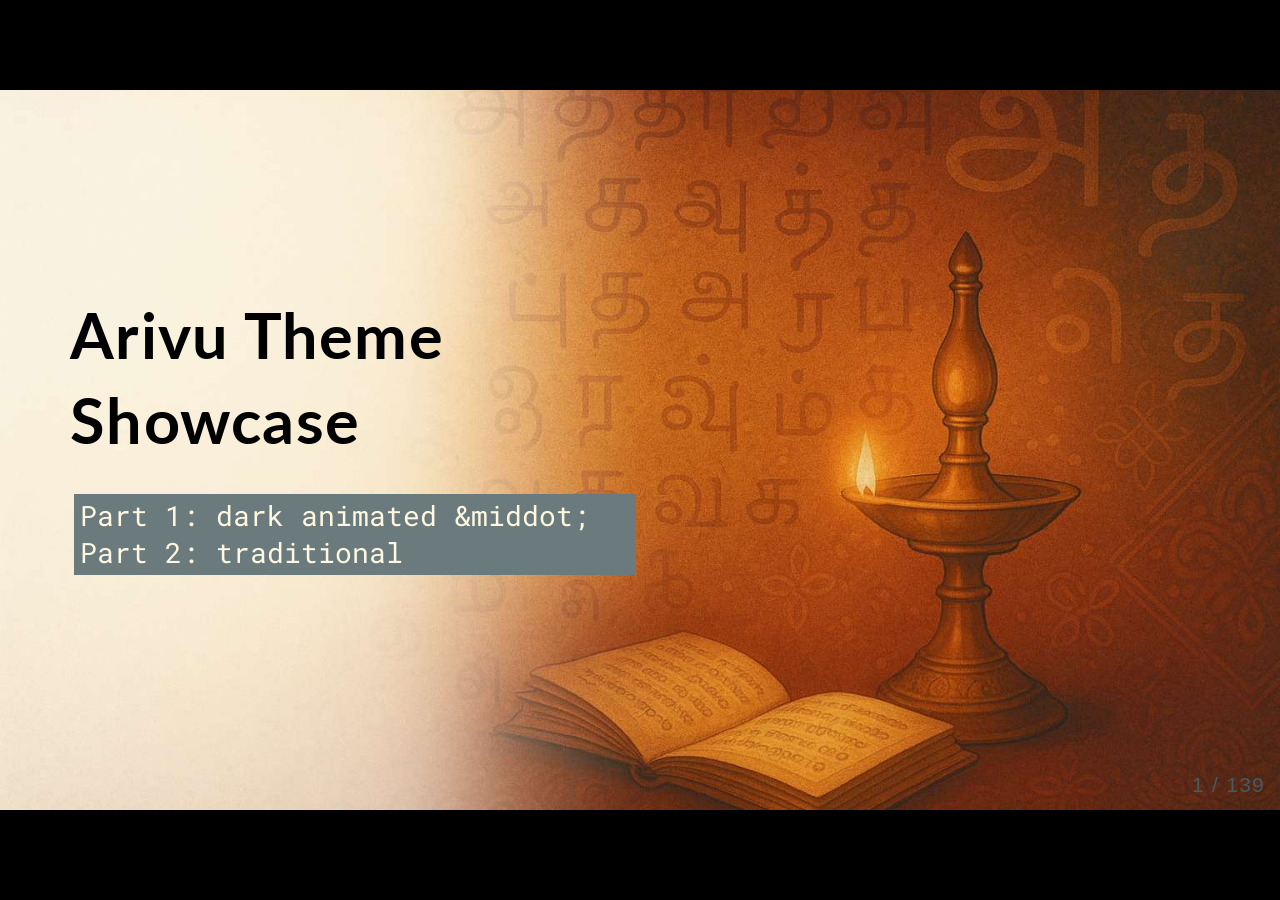
==== commit 468334c2: "showcase envelop and arrow_tab in example deck, snippets, and README Co-Authored-By: Claude Sonnet 4" ====
--- a/index.html
+++ b/index.html
@@ -22,19 +22,19 @@
  * @auto-scaling true
  * @size 16:9 1280px 720px
  * @size 4:3 960px 720px
- */div#\:\$p > svg > foreignObject > :where(section):not([\20 root]), div#\:\$p > svg > foreignObject > section{--arivu-palette-1:  #C0392B;--arivu-palette-2:  #2980B9;--arivu-palette-3:  #27AE60;--arivu-palette-4:  #8E44AD;--arivu-palette-5:  #D35400;--arivu-palette-6:  #16A085;--arivu-palette-7:  #C2185B;--arivu-palette-8:  #1ABC9C;--arivu-palette-9:  #A0522D;--arivu-palette-10: #2C3E50;--arivu-palette-11: #7D3C98;--arivu-palette-12: #1A5276;--arivu-palette-1-light:  #F6E1DF;--arivu-palette-2-light:  #DFECF5;--arivu-palette-3-light:  #DFF3E7;--arivu-palette-4-light:  #EEE3F3;--arivu-palette-5-light:  #F8E5D9;--arivu-palette-6-light:  #DCF1ED;--arivu-palette-7-light:  #F6DCE6;--arivu-palette-8-light:  #DDF5F0;--arivu-palette-9-light:  #F1E5E0;--arivu-palette-10-light: #DFE2E5;--arivu-palette-11-light: #ECE2F0;--arivu-palette-12-light: #DDE5EA;--arivu-radius: 12px;--arivu-gap:    14px;--arivu-shadow: 3px 5px 15px rgba(0, 0, 0, 0.25);--arivu-shadow-soft:     2px 4px 12px rgba(0, 0, 0, 0.2);--arivu-transition-fast: transform 0.2s ease;--arivu-transition-std:  transform 0.3s ease, box-shadow 0.3s ease;}div#\:\$p > svg > foreignObject > section .icon-header{position:absolute;top:0;left:0;right:0;height:70px;padding:10px 25px;display:flex;align-items:center;box-sizing:border-box}div#\:\$p > svg > foreignObject > section .icon-header img{height:60px}div#\:\$p > svg > foreignObject > section.invert .icon-header img{filter:invert(1)}div#\:\$p > svg > foreignObject > section.gaia .icon-header img{filter:invert(1)}div#\:\$p > svg > foreignObject > section .icon-header :is(h1, marp-h1){margin:0;font-size:24px;font-weight:normal;color:var(--color-foreground);line-height:0;padding:10px}div#\:\$p > svg > foreignObject > section .icon-header p{margin:0;font-size:24px;font-weight:normal;color:var(--color-foreground);line-height:0;padding:10px}div#\:\$p > svg > foreignObject > section::after{content:attr(data-marpit-pagination) " / " attr(data-marpit-pagination-total);position:absolute;bottom:-10px;right:-10px;font-size:0.6em;color:var(--color-foreground);font-family:sans-serif}div#\:\$p > svg > foreignObject > section::after{--marpit-root-font-size: 0.6em}div#\:\$p > svg > foreignObject > section.box ul{list-style:none;padding:0}div#\:\$p > svg > foreignObject > section.box li{padding:14px;border-radius:var(--arivu-radius);color:white;font-weight:normal;margin-bottom:14px;font-size:1.05em;box-shadow:var(--arivu-shadow);transition:var(--arivu-transition-fast)}div#\:\$p > svg > foreignObject > section.box li:hover{transform:scale(1.02)}div#\:\$p > svg > foreignObject > section.box li:nth-child(12n+1){background-color:var(--arivu-palette-1)}div#\:\$p > svg > foreignObject > section.box li:nth-child(12n+2){background-color:var(--arivu-palette-2)}div#\:\$p > svg > foreignObject > section.box li:nth-child(12n+3){background-color:var(--arivu-palette-3)}div#\:\$p > svg > foreignObject > section.box li:nth-child(12n+4){background-color:var(--arivu-palette-4)}div#\:\$p > svg > foreignObject > section.box li:nth-child(12n+5){background-color:var(--arivu-palette-5)}div#\:\$p > svg > foreignObject > section.box li:nth-child(12n+6){background-color:var(--arivu-palette-6)}div#\:\$p > svg > foreignObject > section.box li:nth-child(12n+7){background-color:var(--arivu-palette-7)}div#\:\$p > svg > foreignObject > section.box li:nth-child(12n+8){background-color:var(--arivu-palette-8)}div#\:\$p > svg > foreignObject > section.box li:nth-child(12n+9){background-color:var(--arivu-palette-9)}div#\:\$p > svg > foreignObject > section.box li:nth-child(12n+10){background-color:var(--arivu-palette-10)}div#\:\$p > svg > foreignObject > section.box li:nth-child(12n+11){background-color:var(--arivu-palette-11)}div#\:\$p > svg > foreignObject > section.box li:nth-child(12n+12){background-color:var(--arivu-palette-12)}div#\:\$p > svg > foreignObject > section.capsule ul{list-style:none;padding:0}div#\:\$p > svg > foreignObject > section.capsule li{padding:14px 24px;border-radius:999px;color:white;font-weight:500;margin-bottom:14px;font-size:1.05em;box-shadow:var(--arivu-shadow);transition:var(--arivu-transition-fast)}div#\:\$p > svg > foreignObject > section.capsule li::before{content:''}div#\:\$p > svg > foreignObject > section.capsule li:hover{transform:scale(1.02)}div#\:\$p > svg > foreignObject > section.capsule li:nth-child(12n+1){background-color:var(--arivu-palette-1)}div#\:\$p > svg > foreignObject > section.capsule li:nth-child(12n+2){background-color:var(--arivu-palette-2)}div#\:\$p > svg > foreignObject > section.capsule li:nth-child(12n+3){background-color:var(--arivu-palette-3)}div#\:\$p > svg > foreignObject > section.capsule li:nth-child(12n+4){background-color:var(--arivu-palette-4)}div#\:\$p > svg > foreignObject > section.capsule li:nth-child(12n+5){background-color:var(--arivu-palette-5)}div#\:\$p > svg > foreignObject > section.capsule li:nth-child(12n+6){background-color:var(--arivu-palette-6)}div#\:\$p > svg > foreignObject > section.capsule li:nth-child(12n+7){background-color:var(--arivu-palette-7)}div#\:\$p > svg > foreignObject > section.capsule li:nth-child(12n+8){background-color:var(--arivu-palette-8)}div#\:\$p > svg > foreignObject > section.capsule li:nth-child(12n+9){background-color:var(--arivu-palette-9)}div#\:\$p > svg > foreignObject > section.capsule li:nth-child(12n+10){background-color:var(--arivu-palette-10)}div#\:\$p > svg > foreignObject > section.capsule li:nth-child(12n+11){background-color:var(--arivu-palette-11)}div#\:\$p > svg > foreignObject > section.capsule li:nth-child(12n+12){background-color:var(--arivu-palette-12)}div#\:\$p > svg > foreignObject > section.white ul{list-style:none;padding:0;margin:0}div#\:\$p > svg > foreignObject > section.white li{padding:16px 20px;background-color:#F8F9FA;color:#2C3E50;font-weight:500;margin-bottom:12px;font-size:1.05em;border-radius:15px;box-shadow:var(--arivu-shadow);transition:var(--arivu-transition-fast)}div#\:\$p > svg > foreignObject > section.white li:nth-child(even){background-color:#ECEFF1}div#\:\$p > svg > foreignObject > section.white li::before{content:"";color:#2C3E50;margin-right:12px;font-size:1.1em;vertical-align:middle}div#\:\$p > svg > foreignObject > section.white li:hover{transform:scale(1.02)}div#\:\$p > svg > foreignObject > section.white_circle ul{list-style:none;padding:0;margin:0}div#\:\$p > svg > foreignObject > section.white_circle li{padding:16px 20px;border-left:6px solid #2C3E50;background-color:#F8F9FA;color:#2C3E50;font-weight:500;margin-bottom:12px;font-size:1.05em;border-radius:6px;box-shadow:var(--arivu-shadow);transition:var(--arivu-transition-fast)}div#\:\$p > svg > foreignObject > section.white_circle li:nth-child(even){background-color:#ECEFF1}div#\:\$p > svg > foreignObject > section.white_circle li::before{content:"●";color:#2C3E50;margin-right:12px;font-size:1.1em;vertical-align:middle}div#\:\$p > svg > foreignObject > section.white_circle li:hover{transform:scale(1.02)}div#\:\$p > svg > foreignObject > section.white_delta ul{list-style:none;padding:0;margin:0}div#\:\$p > svg > foreignObject > section.white_delta li{padding:16px 22px;background-color:#FDFDFD;color:#1A1A1A;border-left:5px solid #6A1B9A;margin-bottom:14px;font-size:1.1em;font-weight:400;line-height:1.6;border-radius:4px;box-shadow:var(--arivu-shadow);transition:var(--arivu-transition-fast)}div#\:\$p > svg > foreignObject > section.white_delta li:nth-child(odd){background-color:#FAF7FF}div#\:\$p > svg > foreignObject > section.white_delta li:nth-child(even){background-color:#F3F6FB}div#\:\$p > svg > foreignObject > section.white_delta li::before{content:"▶";color:#6A1B9A;margin-right:10px;font-size:0.9em;vertical-align:middle}div#\:\$p > svg > foreignObject > section.white_delta li:hover{transform:scale(1.02)}div#\:\$p > svg > foreignObject > section.card ul{display:grid;grid-template-columns:repeat(3, 1fr);gap:20px;list-style:none;padding:0;margin:0}div#\:\$p > svg > foreignObject > section.card li{background-color:#e35757b8;color:#fbf9f9;padding:18px 24px;border-top:6px solid #6a0118;border-radius:8px;box-shadow:var(--arivu-shadow);font-size:1.05em;font-weight:normal;line-height:1.5;align-items:flex-start;transition:var(--arivu-transition-fast)}div#\:\$p > svg > foreignObject > section.card li:hover{transform:translateY(-4px)}@media (max-width: 768px){div#\:\$p > svg > foreignObject > section.card ul{grid-template-columns:repeat(2, 1fr)}}@media (max-width: 480px){div#\:\$p > svg > foreignObject > section.card ul{grid-template-columns:1fr}}div#\:\$p > svg > foreignObject > section.panel ul{display:flex;flex-wrap:wrap;gap:16px;padding-left:0;list-style:none;margin:0}div#\:\$p > svg > foreignObject > section.panel>ul>li{flex:1 1 23%;display:flex;flex-direction:column;border-radius:10px;overflow:hidden;box-shadow:var(--arivu-shadow-soft);min-width:220px;min-height:400px;background-color:#f9f9f9;margin:0;padding:0;transition:var(--arivu-transition-std)}div#\:\$p > svg > foreignObject > section.panel>ul>li:hover{transform:translateY(-6px);box-shadow:4px 6px 16px rgba(0, 0, 0, 0.3)}div#\:\$p > svg > foreignObject > section.panel li::marker{display:none}div#\:\$p > svg > foreignObject > section.panel>ul>li>p:first-child{background-color:#333;color:#fff;font-weight:normal;text-align:center;padding:0px;margin:0;font-size:2.1em}div#\:\$p > svg > foreignObject > section.panel>ul>li>ul{background-color:#f0f0f0;flex:1;padding:14px;margin:0;font-size:0.95em;font-weight:normal;line-height:1.6;list-style:none;transition:background-color 0.3s ease;border-bottom-left-radius:12px;border-bottom-right-radius:12px;text-align:center;display:flex;align-items:center;justify-content:center}div#\:\$p > svg > foreignObject > section.panel>ul>li:hover>ul{background-color:#eaeaea}div#\:\$p > svg > foreignObject > section.panel>ul>li>ul li{list-style:none;padding-left:0;margin:6px 0;display:block}div#\:\$p > svg > foreignObject > section.panel li:nth-child(12n+1)>p:first-child{background-color:var(--arivu-palette-1)}div#\:\$p > svg > foreignObject > section.panel li:nth-child(12n+2)>p:first-child{background-color:var(--arivu-palette-2)}div#\:\$p > svg > foreignObject > section.panel li:nth-child(12n+3)>p:first-child{background-color:var(--arivu-palette-3)}div#\:\$p > svg > foreignObject > section.panel li:nth-child(12n+4)>p:first-child{background-color:var(--arivu-palette-4)}div#\:\$p > svg > foreignObject > section.panel li:nth-child(12n+1)>ul{background-color:var(--arivu-palette-1-light);border:2px solid var(--arivu-palette-1)}div#\:\$p > svg > foreignObject > section.panel li:nth-child(12n+2)>ul{background-color:var(--arivu-palette-2-light);border:2px solid var(--arivu-palette-2)}div#\:\$p > svg > foreignObject > section.panel li:nth-child(12n+3)>ul{background-color:var(--arivu-palette-3-light);border:2px solid var(--arivu-palette-3)}div#\:\$p > svg > foreignObject > section.panel li:nth-child(12n+4)>ul{background-color:var(--arivu-palette-4-light);border:2px solid var(--arivu-palette-4)}div#\:\$p > svg > foreignObject > section.panel li:nth-child(12n+5)>p:first-child{background-color:var(--arivu-palette-5)}div#\:\$p > svg > foreignObject > section.panel li:nth-child(12n+5)>ul{background-color:var(--arivu-palette-5-light);border:2px solid var(--arivu-palette-5)}div#\:\$p > svg > foreignObject > section.panel li:nth-child(12n+6)>p:first-child{background-color:var(--arivu-palette-6)}div#\:\$p > svg > foreignObject > section.panel li:nth-child(12n+6)>ul{background-color:var(--arivu-palette-6-light);border:2px solid var(--arivu-palette-6)}div#\:\$p > svg > foreignObject > section.panel li:nth-child(12n+7)>p:first-child{background-color:var(--arivu-palette-7)}div#\:\$p > svg > foreignObject > section.panel li:nth-child(12n+7)>ul{background-color:var(--arivu-palette-7-light);border:2px solid var(--arivu-palette-7)}div#\:\$p > svg > foreignObject > section.panel li:nth-child(12n+8)>p:first-child{background-color:var(--arivu-palette-8)}div#\:\$p > svg > foreignObject > section.panel li:nth-child(12n+8)>ul{background-color:var(--arivu-palette-8-light);border:2px solid var(--arivu-palette-8)}div#\:\$p > svg > foreignObject > section.panel li:nth-child(12n+9)>p:first-child{background-color:var(--arivu-palette-9)}div#\:\$p > svg > foreignObject > section.panel li:nth-child(12n+9)>ul{background-color:var(--arivu-palette-9-light);border:2px solid var(--arivu-palette-9)}div#\:\$p > svg > foreignObject > section.panel li:nth-child(12n+10)>p:first-child{background-color:var(--arivu-palette-10)}div#\:\$p > svg > foreignObject > section.panel li:nth-child(12n+10)>ul{background-color:var(--arivu-palette-10-light);border:2px solid var(--arivu-palette-10)}div#\:\$p > svg > foreignObject > section.panel li:nth-child(12n+11)>p:first-child{background-color:var(--arivu-palette-11)}div#\:\$p > svg > foreignObject > section.panel li:nth-child(12n+11)>ul{background-color:var(--arivu-palette-11-light);border:2px solid var(--arivu-palette-11)}div#\:\$p > svg > foreignObject > section.panel li:nth-child(12n+12)>p:first-child{background-color:var(--arivu-palette-12)}div#\:\$p > svg > foreignObject > section.panel li:nth-child(12n+12)>ul{background-color:var(--arivu-palette-12-light);border:2px solid var(--arivu-palette-12)}@media (max-width: 768px){div#\:\$p > svg > foreignObject > section.panel ul{flex-direction:column}}div#\:\$p > svg > foreignObject > section.panel_card ul{display:grid;grid-template-columns:repeat(auto-fit, minmax(240px, 1fr));gap:16px;padding:0;margin:0;list-style:none;justify-content:center}div#\:\$p > svg > foreignObject > section.panel_card>ul>li{display:flex;flex-direction:column;justify-content:stretch;align-items:stretch;background-color:#f9f9f9;border-radius:10px;overflow:hidden;box-shadow:var(--arivu-shadow-soft);min-height:220px;height:100%;max-width:300px;width:100%;transition:var(--arivu-transition-std);text-align:center}div#\:\$p > svg > foreignObject > section.panel_card>ul>li:hover{transform:translateY(-6px);box-shadow:4px 6px 16px rgba(0, 0, 0, 0.3)}div#\:\$p > svg > foreignObject > section.panel_card li::marker{display:none}div#\:\$p > svg > foreignObject > section.panel_card>ul>li>p:first-child{font-size:2.1em;font-weight:normal;padding:14px;margin:0;color:#fff}div#\:\$p > svg > foreignObject > section.panel_card>ul>li>ul{flex:1;display:flex;flex-direction:column;justify-content:center;align-items:center;padding:14px;margin:0;font-size:0.95em;font-weight:normal;line-height:1.6;list-style:none;border-bottom-left-radius:12px;border-bottom-right-radius:12px;text-align:center;background-color:#f0f0f0}div#\:\$p > svg > foreignObject > section.panel_card>ul>li>ul>li{list-style:none;margin:6px 0;text-align:center}div#\:\$p > svg > foreignObject > section.panel_card li:nth-child(12n+1)>p:first-child{background-color:var(--arivu-palette-1)}div#\:\$p > svg > foreignObject > section.panel_card li:nth-child(12n+1)>ul{background-color:var(--arivu-palette-1-light);border:2px solid var(--arivu-palette-1)}div#\:\$p > svg > foreignObject > section.panel_card li:nth-child(12n+2)>p:first-child{background-color:var(--arivu-palette-2)}div#\:\$p > svg > foreignObject > section.panel_card li:nth-child(12n+2)>ul{background-color:var(--arivu-palette-2-light);border:2px solid var(--arivu-palette-2)}div#\:\$p > svg > foreignObject > section.panel_card li:nth-child(12n+3)>p:first-child{background-color:var(--arivu-palette-3)}div#\:\$p > svg > foreignObject > section.panel_card li:nth-child(12n+3)>ul{background-color:var(--arivu-palette-3-light);border:2px solid var(--arivu-palette-3)}div#\:\$p > svg > foreignObject > section.panel_card li:nth-child(12n+4)>p:first-child{background-color:var(--arivu-palette-4)}div#\:\$p > svg > foreignObject > section.panel_card li:nth-child(12n+4)>ul{background-color:var(--arivu-palette-4-light);border:2px solid var(--arivu-palette-4)}div#\:\$p > svg > foreignObject > section.panel_card li:nth-child(12n+5)>p:first-child{background-color:var(--arivu-palette-5)}div#\:\$p > svg > foreignObject > section.panel_card li:nth-child(12n+5)>ul{background-color:var(--arivu-palette-5-light);border:2px solid var(--arivu-palette-5)}div#\:\$p > svg > foreignObject > section.panel_card li:nth-child(12n+6)>p:first-child{background-color:var(--arivu-palette-6)}div#\:\$p > svg > foreignObject > section.panel_card li:nth-child(12n+6)>ul{background-color:var(--arivu-palette-6-light);border:2px solid var(--arivu-palette-6)}div#\:\$p > svg > foreignObject > section.panel_card li:nth-child(12n+7)>p:first-child{background-color:var(--arivu-palette-7)}div#\:\$p > svg > foreignObject > section.panel_card li:nth-child(12n+7)>ul{background-color:var(--arivu-palette-7-light);border:2px solid var(--arivu-palette-7)}div#\:\$p > svg > foreignObject > section.panel_card li:nth-child(12n+8)>p:first-child{background-color:var(--arivu-palette-8)}div#\:\$p > svg > foreignObject > section.panel_card li:nth-child(12n+8)>ul{background-color:var(--arivu-palette-8-light);border:2px solid var(--arivu-palette-8)}@media (max-width: 768px){div#\:\$p > svg > foreignObject > section.panel_card ul{grid-template-columns:1fr}}div#\:\$p > svg > foreignObject > section.panel_card ul{display:flex;flex-wrap:wrap;justify-content:center;align-items:stretch;gap:5px;padding:0;margin:0;list-style:none}div#\:\$p > svg > foreignObject > section.panel_card>ul>li{flex:1 1 calc(25% - 16px);max-width:300px;min-width:240px;min-height:280px;align-self:stretch;display:flex;flex-direction:column;background-color:#f9f9f9;border-radius:10px;overflow:hidden;box-shadow:var(--arivu-shadow-soft);transition:var(--arivu-transition-std);text-align:center}div#\:\$p > svg > foreignObject > section.panel_card>ul>li:hover{transform:translateY(-6px);box-shadow:4px 6px 16px rgba(0, 0, 0, 0.3)}div#\:\$p > svg > foreignObject > section.panel_card li::marker{display:none}div#\:\$p > svg > foreignObject > section.panel_card>ul>li>p:first-child{font-size:2.0em;font-weight:normal;padding:0px;margin:0;color:#fff}div#\:\$p > svg > foreignObject > section.panel_card>ul>li>ul{flex:1;display:flex;flex-direction:column;justify-content:center;align-items:center;padding-top:0px;margin:0;font-size:0.95em;font-weight:normal;line-height:1.6;list-style:none;border-bottom-left-radius:12px;border-bottom-right-radius:12px;text-align:center;background-color:#f0f0f0}div#\:\$p > svg > foreignObject > section.panel_card>ul>li>ul>li{margin:6px 0;list-style:none;text-align:center}div#\:\$p > svg > foreignObject > section.panel_card li:nth-child(12n+1)>p:first-child{background-color:var(--arivu-palette-1)}div#\:\$p > svg > foreignObject > section.panel_card li:nth-child(12n+1)>ul{background-color:var(--arivu-palette-1-light);border:2px solid var(--arivu-palette-1)}div#\:\$p > svg > foreignObject > section.panel_card li:nth-child(12n+2)>p:first-child{background-color:var(--arivu-palette-2)}div#\:\$p > svg > foreignObject > section.panel_card li:nth-child(12n+2)>ul{background-color:var(--arivu-palette-2-light);border:2px solid var(--arivu-palette-2)}div#\:\$p > svg > foreignObject > section.panel_card li:nth-child(12n+3)>p:first-child{background-color:var(--arivu-palette-3)}div#\:\$p > svg > foreignObject > section.panel_card li:nth-child(12n+3)>ul{background-color:var(--arivu-palette-3-light);border:2px solid var(--arivu-palette-3)}div#\:\$p > svg > foreignObject > section.panel_card li:nth-child(12n+4)>p:first-child{background-color:var(--arivu-palette-4)}div#\:\$p > svg > foreignObject > section.panel_card li:nth-child(12n+4)>ul{background-color:var(--arivu-palette-4-light);border:2px solid var(--arivu-palette-4)}div#\:\$p > svg > foreignObject > section.panel_card li:nth-child(12n+5)>p:first-child{background-color:var(--arivu-palette-5)}div#\:\$p > svg > foreignObject > section.panel_card li:nth-child(12n+5)>ul{background-color:var(--arivu-palette-5-light);border:2px solid var(--arivu-palette-5)}div#\:\$p > svg > foreignObject > section.panel_card li:nth-child(12n+6)>p:first-child{background-color:var(--arivu-palette-6)}div#\:\$p > svg > foreignObject > section.panel_card li:nth-child(12n+6)>ul{background-color:var(--arivu-palette-6-light);border:2px solid var(--arivu-palette-6)}div#\:\$p > svg > foreignObject > section.panel_card li:nth-child(12n+7)>p:first-child{background-color:var(--arivu-palette-7)}div#\:\$p > svg > foreignObject > section.panel_card li:nth-child(12n+7)>ul{background-color:var(--arivu-palette-7-light);border:2px solid var(--arivu-palette-7)}div#\:\$p > svg > foreignObject > section.panel_card li:nth-child(12n+8)>p:first-child{background-color:var(--arivu-palette-8)}div#\:\$p > svg > foreignObject > section.panel_card li:nth-child(12n+8)>ul{background-color:var(--arivu-palette-8-light);border:2px solid var(--arivu-palette-8)}div#\:\$p > svg > foreignObject > section.panel_card li:nth-child(12n+9)>p:first-child{background-color:var(--arivu-palette-9)}div#\:\$p > svg > foreignObject > section.panel_card li:nth-child(12n+9)>ul{background-color:var(--arivu-palette-9-light);border:2px solid var(--arivu-palette-9)}div#\:\$p > svg > foreignObject > section.panel_card li:nth-child(12n+10)>p:first-child{background-color:var(--arivu-palette-10)}div#\:\$p > svg > foreignObject > section.panel_card li:nth-child(12n+10)>ul{background-color:var(--arivu-palette-10-light);border:2px solid var(--arivu-palette-10)}div#\:\$p > svg > foreignObject > section.panel_card li:nth-child(12n+11)>p:first-child{background-color:var(--arivu-palette-11)}div#\:\$p > svg > foreignObject > section.panel_card li:nth-child(12n+11)>ul{background-color:var(--arivu-palette-11-light);border:2px solid var(--arivu-palette-11)}div#\:\$p > svg > foreignObject > section.panel_card li:nth-child(12n+12)>p:first-child{background-color:var(--arivu-palette-12)}div#\:\$p > svg > foreignObject > section.panel_card li:nth-child(12n+12)>ul{background-color:var(--arivu-palette-12-light);border:2px solid var(--arivu-palette-12)}@media (max-width: 768px){div#\:\$p > svg > foreignObject > section.panel_card>ul>li{flex:1 1 100%;max-width:100%}}div#\:\$p > svg > foreignObject > section.panel_transparent ul{display:flex;flex-wrap:wrap;justify-content:space-evenly;gap:24px;padding-left:0;list-style:none;margin:0}div#\:\$p > svg > foreignObject > section.panel_transparent>ul>li{flex:1 1 calc(33.333% - 32px);max-width:300px;display:flex;flex-direction:column;min-height:200px;padding:0;background:none;border:none;border-radius:0;box-shadow:none;transition:none}div#\:\$p > svg > foreignObject > section.panel_transparent>ul>li>p:first-child{font-size:1.8em;text-align:center;padding:10px 0;margin:0;color:#000;border-bottom:2px dashed #999}div#\:\$p > svg > foreignObject > section.panel_transparent>ul>li>ul{flex:1;padding:12px;margin:0;list-style:none;background:none;border:none;text-align:center;font-size:0.95em;font-weight:normal;line-height:1.5}div#\:\$p > svg > foreignObject > section.panel_transparent>ul>li>ul li{list-style:none;padding-left:0;margin:6px 0;display:block}div#\:\$p > svg > foreignObject > section.panel_transparent li::marker{display:none}@media (max-width: 768px){div#\:\$p > svg > foreignObject > section.panel_transparent>ul>li{flex:1 1 100%;max-width:100%}}div#\:\$p > svg > foreignObject > section.panel_capsule ul{display:flex;flex-wrap:wrap;gap:16px;padding-left:0;list-style:none;margin:0}div#\:\$p > svg > foreignObject > section.panel_capsule>ul>li{flex:1 1 23%;display:flex;flex-direction:column;overflow:hidden;background-color:#f9f9f900;margin:0;padding:0;transition:var(--arivu-transition-std);border-bottom-left-radius:999px;border-bottom-right-radius:999px}div#\:\$p > svg > foreignObject > section.panel_capsule>ul>li:hover{transform:translateY(-6px);box-shadow:4px 6px 16px rgba(0, 0, 0, 0.3)}div#\:\$p > svg > foreignObject > section.panel_capsule li::marker{display:none}div#\:\$p > svg > foreignObject > section.panel_capsule>ul>li>p:first-child{font-weight:normal;text-align:center;padding:14px;margin-left:auto;margin-right:auto;font-size:2.1em;border-radius:50%;width:100px;height:100px;display:flex;align-items:center;justify-content:center}div#\:\$p > svg > foreignObject > section.panel_capsule>ul>li>ul{min-width:220px;min-height:300px;background-color:#f0f0f0;flex:1;padding:14px;margin:0;font-size:0.95em;font-weight:normal;line-height:1.6;list-style:none;transition:background-color 0.3s ease;border-top-right-radius:50px;border-top-left-radius:50px;border-bottom-right-radius:999px;border-bottom-left-radius:999px;text-align:center;display:flex;align-items:center;justify-content:center}div#\:\$p > svg > foreignObject > section.panel_capsule>ul>li:hover>ul{background-color:#eaeaea}div#\:\$p > svg > foreignObject > section.panel_capsule>ul>li>ul li{list-style:none;padding-left:0;margin:6px 0;display:block;text-align:center}div#\:\$p > svg > foreignObject > section.panel_capsule li:nth-child(12n+1)>p:first-child{background-color:var(--arivu-palette-1)}div#\:\$p > svg > foreignObject > section.panel_capsule li:nth-child(12n+2)>p:first-child{background-color:var(--arivu-palette-2)}div#\:\$p > svg > foreignObject > section.panel_capsule li:nth-child(12n+3)>p:first-child{background-color:var(--arivu-palette-3)}div#\:\$p > svg > foreignObject > section.panel_capsule li:nth-child(12n+4)>p:first-child{background-color:var(--arivu-palette-4)}div#\:\$p > svg > foreignObject > section.panel_capsule li:nth-child(12n+1)>ul{background-color:var(--arivu-palette-1-light);border:2px solid var(--arivu-palette-1)}div#\:\$p > svg > foreignObject > section.panel_capsule li:nth-child(12n+2)>ul{background-color:var(--arivu-palette-2-light);border:2px solid var(--arivu-palette-2)}div#\:\$p > svg > foreignObject > section.panel_capsule li:nth-child(12n+3)>ul{background-color:var(--arivu-palette-3-light);border:2px solid var(--arivu-palette-3)}div#\:\$p > svg > foreignObject > section.panel_capsule li:nth-child(12n+4)>ul{background-color:var(--arivu-palette-4-light);border:2px solid var(--arivu-palette-4)}div#\:\$p > svg > foreignObject > section.panel_capsule li:nth-child(12n+5)>p:first-child{background-color:var(--arivu-palette-5)}div#\:\$p > svg > foreignObject > section.panel_capsule li:nth-child(12n+5)>ul{background-color:var(--arivu-palette-5-light);border:2px solid var(--arivu-palette-5)}div#\:\$p > svg > foreignObject > section.panel_capsule li:nth-child(12n+6)>p:first-child{background-color:var(--arivu-palette-6)}div#\:\$p > svg > foreignObject > section.panel_capsule li:nth-child(12n+6)>ul{background-color:var(--arivu-palette-6-light);border:2px solid var(--arivu-palette-6)}div#\:\$p > svg > foreignObject > section.panel_capsule li:nth-child(12n+7)>p:first-child{background-color:var(--arivu-palette-7)}div#\:\$p > svg > foreignObject > section.panel_capsule li:nth-child(12n+7)>ul{background-color:var(--arivu-palette-7-light);border:2px solid var(--arivu-palette-7)}div#\:\$p > svg > foreignObject > section.panel_capsule li:nth-child(12n+8)>p:first-child{background-color:var(--arivu-palette-8)}div#\:\$p > svg > foreignObject > section.panel_capsule li:nth-child(12n+8)>ul{background-color:var(--arivu-palette-8-light);border:2px solid var(--arivu-palette-8)}div#\:\$p > svg > foreignObject > section.panel_capsule li:nth-child(12n+9)>p:first-child{background-color:var(--arivu-palette-9)}div#\:\$p > svg > foreignObject > section.panel_capsule li:nth-child(12n+9)>ul{background-color:var(--arivu-palette-9-light);border:2px solid var(--arivu-palette-9)}div#\:\$p > svg > foreignObject > section.panel_capsule li:nth-child(12n+10)>p:first-child{background-color:var(--arivu-palette-10)}div#\:\$p > svg > foreignObject > section.panel_capsule li:nth-child(12n+10)>ul{background-color:var(--arivu-palette-10-light);border:2px solid var(--arivu-palette-10)}div#\:\$p > svg > foreignObject > section.panel_capsule li:nth-child(12n+11)>p:first-child{background-color:var(--arivu-palette-11)}div#\:\$p > svg > foreignObject > section.panel_capsule li:nth-child(12n+11)>ul{background-color:var(--arivu-palette-11-light);border:2px solid var(--arivu-palette-11)}div#\:\$p > svg > foreignObject > section.panel_capsule li:nth-child(12n+12)>p:first-child{background-color:var(--arivu-palette-12)}div#\:\$p > svg > foreignObject > section.panel_capsule li:nth-child(12n+12)>ul{background-color:var(--arivu-palette-12-light);border:2px solid var(--arivu-palette-12)}@media (max-width: 768px){div#\:\$p > svg > foreignObject > section.panel_capsule ul{flex-direction:column}}div#\:\$p > svg > foreignObject > section.panel_shirt ul{display:flex;flex-wrap:wrap;gap:16px;padding-left:0;list-style:none;margin:0}div#\:\$p > svg > foreignObject > section.panel_shirt>ul>li{flex:1 1 23%;display:flex;flex-direction:column;overflow:hidden;background-color:#f9f9f900;margin:0;padding:0;transition:var(--arivu-transition-std);position:relative;min-height:500px}div#\:\$p > svg > foreignObject > section.panel_shirt>ul>li:hover{transform:translateY(-6px);box-shadow:4px 6px 16px rgba(0, 0, 0, 0.3)}div#\:\$p > svg > foreignObject > section.panel_shirt li::marker{display:none}div#\:\$p > svg > foreignObject > section.panel_shirt>ul>li>p:first-child{position:absolute;left:50%;transform:translateX(-50%);top:-30px!important;font-weight:normal;text-align:center;padding:14px;font-size:2.1em;border-radius:50%;width:100px;height:100px;display:flex;align-items:center;justify-content:center;z-index:10}div#\:\$p > svg > foreignObject > section.panel_shirt>ul>li>ul{position:relative;top:80px;padding-top:60px!important;padding-bottom:10px;min-width:120px;min-height:300px;background-color:#f0f0f0;padding:14px;margin:0;font-size:0.95em;font-weight:normal;line-height:1.6;list-style:none;transition:background-color 0.3s ease;border-top-right-radius:50px;border-top-left-radius:50px;border-bottom-right-radius:50px;border-bottom-left-radius:50px;color:white;justify-content:center;align-items:center;text-align:center}div#\:\$p > svg > foreignObject > section.panel_shirt>ul>li:hover>ul{background-color:#eaeaea}div#\:\$p > svg > foreignObject > section.panel_shirt>ul>li>ul li{list-style:none;padding-left:0;margin:6px 0;display:block;text-align:center}div#\:\$p > svg > foreignObject > section.panel_shirt li:nth-child(12n+1)>p:first-child{background-color:var(--arivu-palette-1-light);border:2px solid var(--arivu-palette-1)}div#\:\$p > svg > foreignObject > section.panel_shirt li:nth-child(12n+2)>p:first-child{background-color:var(--arivu-palette-2-light);border:2px solid var(--arivu-palette-2)}div#\:\$p > svg > foreignObject > section.panel_shirt li:nth-child(12n+3)>p:first-child{background-color:var(--arivu-palette-3-light);border:2px solid var(--arivu-palette-3)}div#\:\$p > svg > foreignObject > section.panel_shirt li:nth-child(12n+4)>p:first-child{background-color:var(--arivu-palette-4-light);border:2px solid var(--arivu-palette-4)}div#\:\$p > svg > foreignObject > section.panel_shirt li:nth-child(12n+1)>ul{background-color:var(--arivu-palette-1);border:2px solid var(--arivu-palette-1)}div#\:\$p > svg > foreignObject > section.panel_shirt li:nth-child(12n+2)>ul{background-color:var(--arivu-palette-2);border:2px solid var(--arivu-palette-2)}div#\:\$p > svg > foreignObject > section.panel_shirt li:nth-child(12n+3)>ul{background-color:var(--arivu-palette-3);border:2px solid var(--arivu-palette-3)}div#\:\$p > svg > foreignObject > section.panel_shirt li:nth-child(12n+4)>ul{background-color:var(--arivu-palette-4);border:2px solid var(--arivu-palette-4)}div#\:\$p > svg > foreignObject > section.panel_shirt li:nth-child(12n+5)>p:first-child{background-color:var(--arivu-palette-5-light);border:2px solid var(--arivu-palette-5)}div#\:\$p > svg > foreignObject > section.panel_shirt li:nth-child(12n+5)>ul{background-color:var(--arivu-palette-5);border:2px solid var(--arivu-palette-5)}div#\:\$p > svg > foreignObject > section.panel_shirt li:nth-child(12n+6)>p:first-child{background-color:var(--arivu-palette-6-light);border:2px solid var(--arivu-palette-6)}div#\:\$p > svg > foreignObject > section.panel_shirt li:nth-child(12n+6)>ul{background-color:var(--arivu-palette-6);border:2px solid var(--arivu-palette-6)}div#\:\$p > svg > foreignObject > section.panel_shirt li:nth-child(12n+7)>p:first-child{background-color:var(--arivu-palette-7);border:2px solid var(--arivu-palette-7)}div#\:\$p > svg > foreignObject > section.panel_shirt li:nth-child(12n+7)>ul{background-color:var(--arivu-palette-7-light);border:2px solid var(--arivu-palette-7)}div#\:\$p > svg > foreignObject > section.panel_shirt li:nth-child(12n+8)>p:first-child{background-color:var(--arivu-palette-8);border:2px solid var(--arivu-palette-8)}div#\:\$p > svg > foreignObject > section.panel_shirt li:nth-child(12n+8)>ul{background-color:var(--arivu-palette-8-light);border:2px solid var(--arivu-palette-8)}div#\:\$p > svg > foreignObject > section.panel_shirt li:nth-child(12n+9)>p:first-child{background-color:var(--arivu-palette-9);border:2px solid var(--arivu-palette-9)}div#\:\$p > svg > foreignObject > section.panel_shirt li:nth-child(12n+9)>ul{background-color:var(--arivu-palette-9-light);border:2px solid var(--arivu-palette-9)}div#\:\$p > svg > foreignObject > section.panel_shirt li:nth-child(12n+10)>p:first-child{background-color:var(--arivu-palette-10);border:2px solid var(--arivu-palette-10)}div#\:\$p > svg > foreignObject > section.panel_shirt li:nth-child(12n+10)>ul{background-color:var(--arivu-palette-10-light);border:2px solid var(--arivu-palette-10)}div#\:\$p > svg > foreignObject > section.panel_shirt li:nth-child(12n+11)>p:first-child{background-color:var(--arivu-palette-11);border:2px solid var(--arivu-palette-11)}div#\:\$p > svg > foreignObject > section.panel_shirt li:nth-child(12n+11)>ul{background-color:var(--arivu-palette-11-light);border:2px solid var(--arivu-palette-11)}div#\:\$p > svg > foreignObject > section.panel_shirt li:nth-child(12n+12)>p:first-child{background-color:var(--arivu-palette-12);border:2px solid var(--arivu-palette-12)}div#\:\$p > svg > foreignObject > section.panel_shirt li:nth-child(12n+12)>ul{background-color:var(--arivu-palette-12-light);border:2px solid var(--arivu-palette-12)}@media (max-width: 768px){div#\:\$p > svg > foreignObject > section.panel_shirt ul{flex-direction:column}}div#\:\$p > svg > foreignObject > section.icon_shirt4 ul{display:flex;flex-wrap:wrap;column-gap:58px;row-gap:32px;padding-left:0;list-style:none;margin:0}div#\:\$p > svg > foreignObject > section.icon_shirt4>ul>li{position:relative;flex:1 1 45%;display:flex;flex-direction:row;align-items:stretch;border-radius:var(--arivu-radius);min-width:150px;min-height:150px;background-color:transparent;margin:0;transition:var(--arivu-transition-std);border-radius:50px;box-shadow:var(--arivu-shadow-soft)}div#\:\$p > svg > foreignObject > section.icon_shirt4>ul>li:hover{transform:translateY(-4px);box-shadow:4px 6px 16px rgba(0, 0, 0, 0.3)}div#\:\$p > svg > foreignObject > section.icon_shirt4 li::marker{display:none}div#\:\$p > svg > foreignObject > section.icon_shirt4>ul>li>p:first-child{position:absolute;top:50%;left:-50px;transform:translateY(-50%);width:100px;height:100px;background-color:#333;color:#fff;border-radius:50%;font-size:calc(var(--marpit-root-font-size, 1rem) * 2);display:flex;align-items:center;justify-content:center;margin:0;z-index:2}div#\:\$p > svg > foreignObject > section.icon_shirt4>ul>li>ul{flex:1;list-style:none;margin:0;padding:20px 10px 20px 20px;font-size:1em;line-height:1.5;background-color:#f0f0f0;border-radius:50px;display:flex;align-items:center;justify-content:center;min-height:150px;color:white;text-align:center}div#\:\$p > svg > foreignObject > section.icon_shirt4>ul>li>ul>li{margin:0;padding:0}div#\:\$p > svg > foreignObject > section.icon_shirt4 li:nth-child(12n+1)>p:first-child{background-color:var(--arivu-palette-1-light);border:2px solid var(--arivu-palette-1)}div#\:\$p > svg > foreignObject > section.icon_shirt4 li:nth-child(12n+2)>p:first-child{background-color:var(--arivu-palette-2-light);border:2px solid var(--arivu-palette-2)}div#\:\$p > svg > foreignObject > section.icon_shirt4 li:nth-child(12n+3)>p:first-child{background-color:var(--arivu-palette-3-light);border:2px solid var(--arivu-palette-3)}div#\:\$p > svg > foreignObject > section.icon_shirt4 li:nth-child(12n+4)>p:first-child{background-color:var(--arivu-palette-4-light);border:2px solid var(--arivu-palette-4)}div#\:\$p > svg > foreignObject > section.icon_shirt4 li:nth-child(12n+5)>p:first-child{background-color:var(--arivu-palette-5-light);border:2px solid var(--arivu-palette-5)}div#\:\$p > svg > foreignObject > section.icon_shirt4 li:nth-child(12n+6)>p:first-child{background-color:var(--arivu-palette-6-light);border:2px solid var(--arivu-palette-6)}div#\:\$p > svg > foreignObject > section.icon_shirt4 li:nth-child(12n+1)>ul{background-color:var(--arivu-palette-1)}div#\:\$p > svg > foreignObject > section.icon_shirt4 li:nth-child(12n+2)>ul{background-color:var(--arivu-palette-2)}div#\:\$p > svg > foreignObject > section.icon_shirt4 li:nth-child(12n+3)>ul{background-color:var(--arivu-palette-3)}div#\:\$p > svg > foreignObject > section.icon_shirt4 li:nth-child(12n+4)>ul{background-color:var(--arivu-palette-4)}div#\:\$p > svg > foreignObject > section.icon_shirt4 li:nth-child(12n+5)>ul{background-color:var(--arivu-palette-5)}div#\:\$p > svg > foreignObject > section.icon_shirt4 li:nth-child(12n+6)>ul{background-color:var(--arivu-palette-6)}div#\:\$p > svg > foreignObject > section.icon_shirt4 li:nth-child(12n+7)>p:first-child{background-color:var(--arivu-palette-7);border:2px solid var(--arivu-palette-7)}div#\:\$p > svg > foreignObject > section.icon_shirt4 li:nth-child(12n+7)>ul{background-color:var(--arivu-palette-7-light)}div#\:\$p > svg > foreignObject > section.icon_shirt4 li:nth-child(12n+8)>p:first-child{background-color:var(--arivu-palette-8);border:2px solid var(--arivu-palette-8)}div#\:\$p > svg > foreignObject > section.icon_shirt4 li:nth-child(12n+8)>ul{background-color:var(--arivu-palette-8-light)}div#\:\$p > svg > foreignObject > section.icon_shirt4 li:nth-child(12n+9)>p:first-child{background-color:var(--arivu-palette-9);border:2px solid var(--arivu-palette-9)}div#\:\$p > svg > foreignObject > section.icon_shirt4 li:nth-child(12n+9)>ul{background-color:var(--arivu-palette-9-light)}div#\:\$p > svg > foreignObject > section.icon_shirt4 li:nth-child(12n+10)>p:first-child{background-color:var(--arivu-palette-10);border:2px solid var(--arivu-palette-10)}div#\:\$p > svg > foreignObject > section.icon_shirt4 li:nth-child(12n+10)>ul{background-color:var(--arivu-palette-10-light)}div#\:\$p > svg > foreignObject > section.icon_shirt4 li:nth-child(12n+11)>p:first-child{background-color:var(--arivu-palette-11);border:2px solid var(--arivu-palette-11)}div#\:\$p > svg > foreignObject > section.icon_shirt4 li:nth-child(12n+11)>ul{background-color:var(--arivu-palette-11-light)}div#\:\$p > svg > foreignObject > section.icon_shirt4 li:nth-child(12n+12)>p:first-child{background-color:var(--arivu-palette-12);border:2px solid var(--arivu-palette-12)}div#\:\$p > svg > foreignObject > section.icon_shirt4 li:nth-child(12n+12)>ul{background-color:var(--arivu-palette-12-light)}@media (max-width: 768px){div#\:\$p > svg > foreignObject > section.icon_shirt4 ul{flex-direction:column}}div#\:\$p > svg > foreignObject > section.icon_shirt ul{display:flex;flex-wrap:wrap;justify-content:center;gap:60px;padding-left:0;list-style:none;margin:0 auto}div#\:\$p > svg > foreignObject > section.icon_shirt>ul>li{position:relative;display:flex;flex-direction:row;align-items:stretch;min-height:150px;flex:0 1 calc(33.333% - 60px);max-width:340px;background-color:transparent;transition:var(--arivu-transition-std);margin:0}div#\:\$p > svg > foreignObject > section.icon_shirt>ul>li:hover{transform:translateY(-4px);box-shadow:4px 6px 16px rgba(0, 0, 0, 0.3)}div#\:\$p > svg > foreignObject > section.icon_shirt li::marker{display:none}div#\:\$p > svg > foreignObject > section.icon_shirt>ul>li>p:first-child{position:absolute;top:50%;left:-50px;transform:translateY(-50%);width:100px;height:100px;background-color:#333;color:#fff;border-radius:50%;font-size:calc(var(--marpit-root-font-size, 1rem) * 2);display:flex;align-items:center;justify-content:center;margin:0;z-index:2;border:2px solid #fff}div#\:\$p > svg > foreignObject > section.icon_shirt>ul>li>ul{flex:1;list-style:none;margin:0;padding:20px 10px 20px 80px;font-size:1em;line-height:1.5;background-color:#f0f0f0;border-radius:50px;display:flex;align-items:center;justify-content:center;min-height:150px;color:white;text-align:center;box-shadow:var(--arivu-shadow-soft);overflow:hidden}div#\:\$p > svg > foreignObject > section.icon_shirt>ul>li>ul>li{margin:0;padding:0}div#\:\$p > svg > foreignObject > section.icon_shirt li:nth-child(12n+1)>p:first-child{background-color:var(--arivu-palette-1-light);border:2px solid var(--arivu-palette-1)}div#\:\$p > svg > foreignObject > section.icon_shirt li:nth-child(12n+1)>ul{background-color:var(--arivu-palette-1)}div#\:\$p > svg > foreignObject > section.icon_shirt li:nth-child(12n+2)>p:first-child{background-color:var(--arivu-palette-2-light);border:2px solid var(--arivu-palette-2)}div#\:\$p > svg > foreignObject > section.icon_shirt li:nth-child(12n+2)>ul{background-color:var(--arivu-palette-2)}div#\:\$p > svg > foreignObject > section.icon_shirt li:nth-child(12n+3)>p:first-child{background-color:var(--arivu-palette-3-light);border:2px solid var(--arivu-palette-3)}div#\:\$p > svg > foreignObject > section.icon_shirt li:nth-child(12n+3)>ul{background-color:var(--arivu-palette-3)}div#\:\$p > svg > foreignObject > section.icon_shirt li:nth-child(12n+4)>p:first-child{background-color:var(--arivu-palette-4-light);border:2px solid var(--arivu-palette-4)}div#\:\$p > svg > foreignObject > section.icon_shirt li:nth-child(12n+4)>ul{background-color:var(--arivu-palette-4)}div#\:\$p > svg > foreignObject > section.icon_shirt li:nth-child(12n+5)>p:first-child{background-color:var(--arivu-palette-5-light);border:2px solid var(--arivu-palette-5)}div#\:\$p > svg > foreignObject > section.icon_shirt li:nth-child(12n+5)>ul{background-color:var(--arivu-palette-5)}div#\:\$p > svg > foreignObject > section.icon_shirt li:nth-child(12n+6)>p:first-child{background-color:var(--arivu-palette-6-light);border:2px solid var(--arivu-palette-6)}div#\:\$p > svg > foreignObject > section.icon_shirt li:nth-child(12n+6)>ul{background-color:var(--arivu-palette-6)}div#\:\$p > svg > foreignObject > section.icon_shirt li:nth-child(12n+7)>p:first-child{background-color:var(--arivu-palette-7);border:2px solid var(--arivu-palette-7)}div#\:\$p > svg > foreignObject > section.icon_shirt li:nth-child(12n+7)>ul{background-color:var(--arivu-palette-7-light)}div#\:\$p > svg > foreignObject > section.icon_shirt li:nth-child(12n+8)>p:first-child{background-color:var(--arivu-palette-8);border:2px solid var(--arivu-palette-8)}div#\:\$p > svg > foreignObject > section.icon_shirt li:nth-child(12n+8)>ul{background-color:var(--arivu-palette-8-light)}div#\:\$p > svg > foreignObject > section.icon_shirt li:nth-child(12n+9)>p:first-child{background-color:var(--arivu-palette-9);border:2px solid var(--arivu-palette-9)}div#\:\$p > svg > foreignObject > section.icon_shirt li:nth-child(12n+9)>ul{background-color:var(--arivu-palette-9-light)}div#\:\$p > svg > foreignObject > section.icon_shirt li:nth-child(12n+10)>p:first-child{background-color:var(--arivu-palette-10);border:2px solid var(--arivu-palette-10)}div#\:\$p > svg > foreignObject > section.icon_shirt li:nth-child(12n+10)>ul{background-color:var(--arivu-palette-10-light)}div#\:\$p > svg > foreignObject > section.icon_shirt li:nth-child(12n+11)>p:first-child{background-color:var(--arivu-palette-11);border:2px solid var(--arivu-palette-11)}div#\:\$p > svg > foreignObject > section.icon_shirt li:nth-child(12n+11)>ul{background-color:var(--arivu-palette-11-light)}div#\:\$p > svg > foreignObject > section.icon_shirt li:nth-child(12n+12)>p:first-child{background-color:var(--arivu-palette-12);border:2px solid var(--arivu-palette-12)}div#\:\$p > svg > foreignObject > section.icon_shirt li:nth-child(12n+12)>ul{background-color:var(--arivu-palette-12-light)}@media (max-width: 768px){div#\:\$p > svg > foreignObject > section.icon_shirt>ul>li{flex:0 1 100%;max-width:100%}}div#\:\$p > svg > foreignObject > section.panel_pillar ul{display:flex;flex-wrap:wrap;gap:16px;padding-left:0;list-style:none;margin:0}div#\:\$p > svg > foreignObject > section.panel_pillar>ul>li{flex:1 1 23%;display:flex;flex-direction:column;transition:var(--arivu-transition-std);position:relative;box-shadow:var(--arivu-shadow-soft);border-radius:var(--arivu-radius);min-height:400px;min-width:200px}div#\:\$p > svg > foreignObject > section.panel_pillar>ul>li:hover{transform:translateY(-6px);box-shadow:4px 6px 16px rgba(0, 0, 0, 0.3)}div#\:\$p > svg > foreignObject > section.panel_pillar li::marker{display:none}div#\:\$p > svg > foreignObject > section.panel_pillar>ul>li>p:first-child{font-weight:normal;text-align:center;padding-left:14px;padding-right:14px;padding-top:40px!important;margin-left:auto;margin-right:auto;position:absolute;left:50%;transform:translateX(-50%);bottom:-40px!important;font-size:1.3em;width:100px;height:80px;display:flex;align-items:center;justify-content:center;z-index:10;clip-path:polygon(50% 0%, 0% 100%, 100% 100%)}div#\:\$p > svg > foreignObject > section.panel_pillar>ul>li>ul{position:relative;padding-top:40px!important;padding-bottom:10px;min-width:200px;min-height:400px;background-color:#f0f0f0;padding:14px;margin:0;font-size:0.95em;font-weight:normal;line-height:1.6;list-style:none;transition:background-color 0.3s ease;border-radius:var(--arivu-radius);color:black;justify-content:center;align-items:center;text-align:center}div#\:\$p > svg > foreignObject > section.panel_pillar>ul>li:hover>ul{background-color:#eaeaea}div#\:\$p > svg > foreignObject > section.panel_pillar>ul>li>ul li{list-style:none;padding-left:0;margin:6px 0;display:block;text-align:center}div#\:\$p > svg > foreignObject > section.panel_pillar li:nth-child(12n+1)>p:first-child{background-color:var(--arivu-palette-1);border:2px solid var(--arivu-palette-1)}div#\:\$p > svg > foreignObject > section.panel_pillar li:nth-child(12n+2)>p:first-child{background-color:var(--arivu-palette-2);border:2px solid var(--arivu-palette-2)}div#\:\$p > svg > foreignObject > section.panel_pillar li:nth-child(12n+3)>p:first-child{background-color:var(--arivu-palette-3);border:2px solid var(--arivu-palette-3)}div#\:\$p > svg > foreignObject > section.panel_pillar li:nth-child(12n+4)>p:first-child{background-color:var(--arivu-palette-4);border:2px solid var(--arivu-palette-4)}div#\:\$p > svg > foreignObject > section.panel_pillar li:nth-child(12n+1)>ul{background-color:var(--arivu-palette-1-light);border:2px solid var(--arivu-palette-1)}div#\:\$p > svg > foreignObject > section.panel_pillar li:nth-child(12n+2)>ul{background-color:var(--arivu-palette-2-light);border:2px solid var(--arivu-palette-2)}div#\:\$p > svg > foreignObject > section.panel_pillar li:nth-child(12n+3)>ul{background-color:var(--arivu-palette-3-light);border:2px solid var(--arivu-palette-3)}div#\:\$p > svg > foreignObject > section.panel_pillar li:nth-child(12n+4)>ul{background-color:var(--arivu-palette-4-light);border:2px solid var(--arivu-palette-4)}div#\:\$p > svg > foreignObject > section.panel_pillar li:nth-child(12n+5)>p:first-child{background-color:var(--arivu-palette-5);border:2px solid var(--arivu-palette-5)}div#\:\$p > svg > foreignObject > section.panel_pillar li:nth-child(12n+5)>ul{background-color:var(--arivu-palette-5-light);border:2px solid var(--arivu-palette-5)}div#\:\$p > svg > foreignObject > section.panel_pillar li:nth-child(12n+6)>p:first-child{background-color:var(--arivu-palette-6);border:2px solid var(--arivu-palette-6)}div#\:\$p > svg > foreignObject > section.panel_pillar li:nth-child(12n+6)>ul{background-color:var(--arivu-palette-6-light);border:2px solid var(--arivu-palette-6)}div#\:\$p > svg > foreignObject > section.panel_pillar li:nth-child(12n+7)>p:first-child{background-color:var(--arivu-palette-7);border:2px solid var(--arivu-palette-7)}div#\:\$p > svg > foreignObject > section.panel_pillar li:nth-child(12n+7)>ul{background-color:var(--arivu-palette-7-light);border:2px solid var(--arivu-palette-7)}div#\:\$p > svg > foreignObject > section.panel_pillar li:nth-child(12n+8)>p:first-child{background-color:var(--arivu-palette-8);border:2px solid var(--arivu-palette-8)}div#\:\$p > svg > foreignObject > section.panel_pillar li:nth-child(12n+8)>ul{background-color:var(--arivu-palette-8-light);border:2px solid var(--arivu-palette-8)}div#\:\$p > svg > foreignObject > section.panel_pillar li:nth-child(12n+9)>p:first-child{background-color:var(--arivu-palette-9);border:2px solid var(--arivu-palette-9)}div#\:\$p > svg > foreignObject > section.panel_pillar li:nth-child(12n+9)>ul{background-color:var(--arivu-palette-9-light);border:2px solid var(--arivu-palette-9)}div#\:\$p > svg > foreignObject > section.panel_pillar li:nth-child(12n+10)>p:first-child{background-color:var(--arivu-palette-10);border:2px solid var(--arivu-palette-10)}div#\:\$p > svg > foreignObject > section.panel_pillar li:nth-child(12n+10)>ul{background-color:var(--arivu-palette-10-light);border:2px solid var(--arivu-palette-10)}div#\:\$p > svg > foreignObject > section.panel_pillar li:nth-child(12n+11)>p:first-child{background-color:var(--arivu-palette-11);border:2px solid var(--arivu-palette-11)}div#\:\$p > svg > foreignObject > section.panel_pillar li:nth-child(12n+11)>ul{background-color:var(--arivu-palette-11-light);border:2px solid var(--arivu-palette-11)}div#\:\$p > svg > foreignObject > section.panel_pillar li:nth-child(12n+12)>p:first-child{background-color:var(--arivu-palette-12);border:2px solid var(--arivu-palette-12)}div#\:\$p > svg > foreignObject > section.panel_pillar li:nth-child(12n+12)>ul{background-color:var(--arivu-palette-12-light);border:2px solid var(--arivu-palette-12)}@media (max-width: 768px){div#\:\$p > svg > foreignObject > section.panel_pillar ul{flex-direction:column}}div#\:\$p > svg > foreignObject > section.icon_pillar ul{display:flex;flex-wrap:wrap;row-gap:10px;column-gap:48px;padding-left:0;list-style:none;margin:0 auto;justify-content:center}div#\:\$p > svg > foreignObject > section.icon_pillar>ul>li{width:300px;min-height:200px;display:flex;flex-direction:column;position:relative;border-radius:var(--arivu-radius);box-shadow:var(--arivu-shadow-soft);transition:var(--arivu-transition-std)}div#\:\$p > svg > foreignObject > section.icon_pillar>ul>li:hover{transform:translateY(-6px);box-shadow:4px 6px 16px rgba(0, 0, 0, 0.3)}div#\:\$p > svg > foreignObject > section.icon_pillar li::marker{display:none}div#\:\$p > svg > foreignObject > section.icon_pillar>ul>li>p:first-child{position:absolute;top:50%;left:-20px;transform:translateY(-50%);font-size:1.3em;width:80px;height:100px;display:flex;align-items:center;justify-content:left;background-color:#333;color:white;z-index:10;margin:0;border:2px solid #333;clip-path:polygon(100% 50%, 0% 0%, 0% 100%)}div#\:\$p > svg > foreignObject > section.icon_pillar>ul>li>ul{flex:1;display:flex;flex-direction:column;justify-content:center;padding:20px 16px 20px 50px;background-color:#f0f0f0;font-size:0.95em;line-height:1.6;list-style:none;border-radius:var(--arivu-radius);color:black;border:2px solid #ccc;box-sizing:border-box;width:100%}div#\:\$p > svg > foreignObject > section.icon_pillar>ul>li>ul>li{text-align:center;margin:6px 0;padding:0}div#\:\$p > svg > foreignObject > section.icon_pillar>ul>li:hover>ul{background-color:#eaeaea}div#\:\$p > svg > foreignObject > section.icon_pillar li:nth-child(12n+1)>p:first-child{background-color:var(--arivu-palette-1);border-color:var(--arivu-palette-1)}div#\:\$p > svg > foreignObject > section.icon_pillar li:nth-child(12n+2)>p:first-child{background-color:var(--arivu-palette-2);border-color:var(--arivu-palette-2)}div#\:\$p > svg > foreignObject > section.icon_pillar li:nth-child(12n+3)>p:first-child{background-color:var(--arivu-palette-3);border-color:var(--arivu-palette-3)}div#\:\$p > svg > foreignObject > section.icon_pillar li:nth-child(12n+4)>p:first-child{background-color:var(--arivu-palette-4);border-color:var(--arivu-palette-4)}div#\:\$p > svg > foreignObject > section.icon_pillar li:nth-child(12n+5)>p:first-child{background-color:var(--arivu-palette-5);border-color:var(--arivu-palette-5)}div#\:\$p > svg > foreignObject > section.icon_pillar li:nth-child(12n+6)>p:first-child{background-color:var(--arivu-palette-6);border-color:var(--arivu-palette-6)}div#\:\$p > svg > foreignObject > section.icon_pillar li:nth-child(12n+7)>p:first-child{background-color:var(--arivu-palette-7);border-color:var(--arivu-palette-7)}div#\:\$p > svg > foreignObject > section.icon_pillar li:nth-child(12n+8)>p:first-child{background-color:var(--arivu-palette-8);border-color:var(--arivu-palette-8)}div#\:\$p > svg > foreignObject > section.icon_pillar li:nth-child(12n+9)>p:first-child{background-color:var(--arivu-palette-9);border-color:var(--arivu-palette-9)}div#\:\$p > svg > foreignObject > section.icon_pillar li:nth-child(12n+1)>ul{background-color:var(--arivu-palette-1-light);border:2px solid var(--arivu-palette-1)}div#\:\$p > svg > foreignObject > section.icon_pillar li:nth-child(12n+2)>ul{background-color:var(--arivu-palette-2-light);border:2px solid var(--arivu-palette-2)}div#\:\$p > svg > foreignObject > section.icon_pillar li:nth-child(12n+3)>ul{background-color:var(--arivu-palette-3-light);border:2px solid var(--arivu-palette-3)}div#\:\$p > svg > foreignObject > section.icon_pillar li:nth-child(12n+4)>ul{background-color:var(--arivu-palette-4-light);border:2px solid var(--arivu-palette-4)}div#\:\$p > svg > foreignObject > section.icon_pillar li:nth-child(12n+5)>ul{background-color:var(--arivu-palette-5-light);border:2px solid var(--arivu-palette-5)}div#\:\$p > svg > foreignObject > section.icon_pillar li:nth-child(12n+6)>ul{background-color:var(--arivu-palette-6-light);border:2px solid var(--arivu-palette-6)}div#\:\$p > svg > foreignObject > section.icon_pillar li:nth-child(12n+7)>ul{background-color:var(--arivu-palette-7-light);border:2px solid var(--arivu-palette-7)}div#\:\$p > svg > foreignObject > section.icon_pillar li:nth-child(12n+8)>ul{background-color:var(--arivu-palette-8-light);border:2px solid var(--arivu-palette-8)}div#\:\$p > svg > foreignObject > section.icon_pillar li:nth-child(12n+9)>ul{background-color:var(--arivu-palette-9-light);border:2px solid var(--arivu-palette-9)}div#\:\$p > svg > foreignObject > section.icon_pillar li:nth-child(12n+10)>p:first-child{background-color:var(--arivu-palette-10);border-color:var(--arivu-palette-10)}div#\:\$p > svg > foreignObject > section.icon_pillar li:nth-child(12n+10)>ul{background-color:var(--arivu-palette-10-light);border:2px solid var(--arivu-palette-10)}div#\:\$p > svg > foreignObject > section.icon_pillar li:nth-child(12n+11)>p:first-child{background-color:var(--arivu-palette-11);border-color:var(--arivu-palette-11)}div#\:\$p > svg > foreignObject > section.icon_pillar li:nth-child(12n+11)>ul{background-color:var(--arivu-palette-11-light);border:2px solid var(--arivu-palette-11)}div#\:\$p > svg > foreignObject > section.icon_pillar li:nth-child(12n+12)>p:first-child{background-color:var(--arivu-palette-12);border-color:var(--arivu-palette-12)}div#\:\$p > svg > foreignObject > section.icon_pillar li:nth-child(12n+12)>ul{background-color:var(--arivu-palette-12-light);border:2px solid var(--arivu-palette-12)}@media (max-width: 768px){div#\:\$p > svg > foreignObject > section.icon_pillar>ul{flex-direction:column;align-items:center}div#\:\$p > svg > foreignObject > section.icon_pillar>ul>li{width:90%;height:auto}}div#\:\$p > svg > foreignObject > section.icon_pillar4 ul{display:flex;flex-wrap:wrap;column-gap:128px;row-gap:32px;padding-left:0;list-style:none;margin:0 auto;justify-content:center}div#\:\$p > svg > foreignObject > section.icon_pillar4>ul>li{flex:0 1 calc(50% - 24px);display:flex;flex-direction:column;position:relative;min-width:350px;max-width:300px;transition:var(--arivu-transition-std);border-radius:var(--arivu-radius);box-shadow:var(--arivu-shadow-soft)}div#\:\$p > svg > foreignObject > section.icon_pillar4>ul>li:hover{transform:translateY(-6px);box-shadow:4px 6px 16px rgba(0, 0, 0, 0.3)}div#\:\$p > svg > foreignObject > section.icon_pillar4 li::marker{display:none}div#\:\$p > svg > foreignObject > section.icon_pillar4>ul>li>p:first-child{position:absolute;top:50%;left:-20px;transform:translateY(-50%);font-size:1.3em;width:80px;height:100px;display:flex;align-items:center;justify-content:left;background-color:#333;color:white;z-index:10;margin:0;padding-left:0px;border:2px solid #333;clip-path:polygon(100% 50%, 0% 0%, 0% 100%)}div#\:\$p > svg > foreignObject > section.icon_pillar4>ul>li>ul{position:relative;padding:20px 16px 20px 50px;min-height:180px;background-color:#f0f0f0;font-size:0.95em;line-height:1.6;list-style:none;display:flex;flex-direction:column;justify-content:center;align-items:center;transition:background-color 0.3s ease;border-radius:var(--arivu-radius);color:black;border:2px solid #ccc;text-align:center;width:100%}div#\:\$p > svg > foreignObject > section.icon_pillar4>ul>li>ul>li{text-align:center;margin:6px 0;padding:0}div#\:\$p > svg > foreignObject > section.icon_pillar4>ul>li:hover>ul{background-color:#eaeaea}div#\:\$p > svg > foreignObject > section.icon_pillar4 li:nth-child(12n+1)>p:first-child{background-color:var(--arivu-palette-1);border-color:var(--arivu-palette-1)}div#\:\$p > svg > foreignObject > section.icon_pillar4 li:nth-child(12n+2)>p:first-child{background-color:var(--arivu-palette-2);border-color:var(--arivu-palette-2)}div#\:\$p > svg > foreignObject > section.icon_pillar4 li:nth-child(12n+3)>p:first-child{background-color:var(--arivu-palette-3);border-color:var(--arivu-palette-3)}div#\:\$p > svg > foreignObject > section.icon_pillar4 li:nth-child(12n+4)>p:first-child{background-color:var(--arivu-palette-4);border-color:var(--arivu-palette-4)}div#\:\$p > svg > foreignObject > section.icon_pillar4 li:nth-child(12n+1)>ul{background-color:var(--arivu-palette-1-light);border:2px solid var(--arivu-palette-1)}div#\:\$p > svg > foreignObject > section.icon_pillar4 li:nth-child(12n+2)>ul{background-color:var(--arivu-palette-2-light);border:2px solid var(--arivu-palette-2)}div#\:\$p > svg > foreignObject > section.icon_pillar4 li:nth-child(12n+3)>ul{background-color:var(--arivu-palette-3-light);border:2px solid var(--arivu-palette-3)}div#\:\$p > svg > foreignObject > section.icon_pillar4 li:nth-child(12n+4)>ul{background-color:var(--arivu-palette-4-light);border:2px solid var(--arivu-palette-4)}div#\:\$p > svg > foreignObject > section.icon_pillar4 li:nth-child(12n+5)>p:first-child{background-color:var(--arivu-palette-5);border-color:var(--arivu-palette-5)}div#\:\$p > svg > foreignObject > section.icon_pillar4 li:nth-child(12n+5)>ul{background-color:var(--arivu-palette-5-light);border:2px solid var(--arivu-palette-5)}div#\:\$p > svg > foreignObject > section.icon_pillar4 li:nth-child(12n+6)>p:first-child{background-color:var(--arivu-palette-6);border-color:var(--arivu-palette-6)}div#\:\$p > svg > foreignObject > section.icon_pillar4 li:nth-child(12n+6)>ul{background-color:var(--arivu-palette-6-light);border:2px solid var(--arivu-palette-6)}div#\:\$p > svg > foreignObject > section.icon_pillar4 li:nth-child(12n+7)>p:first-child{background-color:var(--arivu-palette-7);border-color:var(--arivu-palette-7)}div#\:\$p > svg > foreignObject > section.icon_pillar4 li:nth-child(12n+7)>ul{background-color:var(--arivu-palette-7-light);border:2px solid var(--arivu-palette-7)}div#\:\$p > svg > foreignObject > section.icon_pillar4 li:nth-child(12n+8)>p:first-child{background-color:var(--arivu-palette-8);border-color:var(--arivu-palette-8)}div#\:\$p > svg > foreignObject > section.icon_pillar4 li:nth-child(12n+8)>ul{background-color:var(--arivu-palette-8-light);border:2px solid var(--arivu-palette-8)}div#\:\$p > svg > foreignObject > section.icon_pillar4 li:nth-child(12n+9)>p:first-child{background-color:var(--arivu-palette-9);border-color:var(--arivu-palette-9)}div#\:\$p > svg > foreignObject > section.icon_pillar4 li:nth-child(12n+9)>ul{background-color:var(--arivu-palette-9-light);border:2px solid var(--arivu-palette-9)}div#\:\$p > svg > foreignObject > section.icon_pillar4 li:nth-child(12n+10)>p:first-child{background-color:var(--arivu-palette-10);border-color:var(--arivu-palette-10)}div#\:\$p > svg > foreignObject > section.icon_pillar4 li:nth-child(12n+10)>ul{background-color:var(--arivu-palette-10-light);border:2px solid var(--arivu-palette-10)}div#\:\$p > svg > foreignObject > section.icon_pillar4 li:nth-child(12n+11)>p:first-child{background-color:var(--arivu-palette-11);border-color:var(--arivu-palette-11)}div#\:\$p > svg > foreignObject > section.icon_pillar4 li:nth-child(12n+11)>ul{background-color:var(--arivu-palette-11-light);border:2px solid var(--arivu-palette-11)}div#\:\$p > svg > foreignObject > section.icon_pillar4 li:nth-child(12n+12)>p:first-child{background-color:var(--arivu-palette-12);border-color:var(--arivu-palette-12)}div#\:\$p > svg > foreignObject > section.icon_pillar4 li:nth-child(12n+12)>ul{background-color:var(--arivu-palette-12-light);border:2px solid var(--arivu-palette-12)}@media (max-width: 768px){div#\:\$p > svg > foreignObject > section.icon_pillar4 ul{flex-direction:column;align-items:center}}div#\:\$p > svg > foreignObject > section.icon_card ul{display:flex;flex-wrap:wrap;gap:5px;padding-left:0;list-style:none;margin:0}div#\:\$p > svg > foreignObject > section.icon_card>ul>li{flex:1 1 45%;display:flex;flex-direction:row;align-items:stretch;border-radius:var(--arivu-radius);overflow:hidden;box-shadow:var(--arivu-shadow-soft);min-width:320px;min-height:100px;background-color:#f9f9f9;margin:0;transition:var(--arivu-transition-std)}div#\:\$p > svg > foreignObject > section.icon_card>ul>li:hover{transform:translateY(-4px);box-shadow:4px 6px 16px rgba(0, 0, 0, 0.3)}div#\:\$p > svg > foreignObject > section.icon_card li::marker{display:none}div#\:\$p > svg > foreignObject > section.icon_card>ul>li>p:first-child{background-color:#333;color:#fff;font-weight:normal;margin:0;font-size:calc(var(--marpit-root-font-size, 1rem) * 2);width:100px;min-height:100%;display:flex;align-items:center;justify-content:center;text-align:center;padding:0}div#\:\$p > svg > foreignObject > section.icon_card>ul>li>ul{background-color:#f0f0f0;text-align:center;padding-left:10px;margin:0;font-size:1em;line-height:1.5;list-style:none;flex:1;display:flex;align-items:center;justify-content:center;border-top-right-radius:12px;border-bottom-right-radius:12px}div#\:\$p > svg > foreignObject > section.icon_card>ul>li>ul>li{margin:0;padding:0}div#\:\$p > svg > foreignObject > section.icon_card li:nth-child(12n+1)>p:first-child{background-color:var(--arivu-palette-1)}div#\:\$p > svg > foreignObject > section.icon_card li:nth-child(12n+2)>p:first-child{background-color:var(--arivu-palette-2)}div#\:\$p > svg > foreignObject > section.icon_card li:nth-child(12n+3)>p:first-child{background-color:var(--arivu-palette-3)}div#\:\$p > svg > foreignObject > section.icon_card li:nth-child(12n+4)>p:first-child{background-color:var(--arivu-palette-4)}div#\:\$p > svg > foreignObject > section.icon_card li:nth-child(12n+5)>p:first-child{background-color:var(--arivu-palette-5)}div#\:\$p > svg > foreignObject > section.icon_card li:nth-child(12n+6)>p:first-child{background-color:var(--arivu-palette-6)}div#\:\$p > svg > foreignObject > section.icon_card li:nth-child(12n+7)>p:first-child{background-color:var(--arivu-palette-7)}div#\:\$p > svg > foreignObject > section.icon_card li:nth-child(12n+8)>p:first-child{background-color:var(--arivu-palette-8)}div#\:\$p > svg > foreignObject > section.icon_card li:nth-child(12n+9)>p:first-child{background-color:var(--arivu-palette-9)}div#\:\$p > svg > foreignObject > section.icon_card li:nth-child(12n+10)>p:first-child{background-color:var(--arivu-palette-10)}div#\:\$p > svg > foreignObject > section.icon_card li:nth-child(12n+1)>ul{background-color:var(--arivu-palette-1-light);border:2px solid var(--arivu-palette-1)}div#\:\$p > svg > foreignObject > section.icon_card li:nth-child(12n+2)>ul{background-color:var(--arivu-palette-2-light);border:2px solid var(--arivu-palette-2)}div#\:\$p > svg > foreignObject > section.icon_card li:nth-child(12n+3)>ul{background-color:var(--arivu-palette-3-light);border:2px solid var(--arivu-palette-3)}div#\:\$p > svg > foreignObject > section.icon_card li:nth-child(12n+4)>ul{background-color:var(--arivu-palette-4-light);border:2px solid var(--arivu-palette-4)}div#\:\$p > svg > foreignObject > section.icon_card li:nth-child(12n+5)>ul{background-color:var(--arivu-palette-5-light);border:2px solid var(--arivu-palette-5)}div#\:\$p > svg > foreignObject > section.icon_card li:nth-child(12n+6)>ul{background-color:var(--arivu-palette-6-light);border:2px solid var(--arivu-palette-6)}div#\:\$p > svg > foreignObject > section.icon_card li:nth-child(12n+7)>ul{background-color:var(--arivu-palette-7-light);border:2px solid var(--arivu-palette-7)}div#\:\$p > svg > foreignObject > section.icon_card li:nth-child(12n+8)>ul{background-color:var(--arivu-palette-8-light);border:2px solid var(--arivu-palette-8)}div#\:\$p > svg > foreignObject > section.icon_card li:nth-child(12n+9)>ul{background-color:var(--arivu-palette-9-light);border:2px solid var(--arivu-palette-9)}div#\:\$p > svg > foreignObject > section.icon_card li:nth-child(12n+10)>ul{background-color:var(--arivu-palette-10-light);border:2px solid var(--arivu-palette-10)}div#\:\$p > svg > foreignObject > section.icon_card li:nth-child(12n+11)>p:first-child{background-color:var(--arivu-palette-11)}div#\:\$p > svg > foreignObject > section.icon_card li:nth-child(12n+11)>ul{background-color:var(--arivu-palette-11-light);border:2px solid var(--arivu-palette-11)}div#\:\$p > svg > foreignObject > section.icon_card li:nth-child(12n+12)>p:first-child{background-color:var(--arivu-palette-12)}div#\:\$p > svg > foreignObject > section.icon_card li:nth-child(12n+12)>ul{background-color:var(--arivu-palette-12-light);border:2px solid var(--arivu-palette-12)}@media (max-width: 768px){div#\:\$p > svg > foreignObject > section.icon_card ul{flex-direction:column}}div#\:\$p > svg > foreignObject > section.icon_box ul{display:flex;flex-wrap:wrap;gap:10px;padding-left:0;list-style:none;margin:0}div#\:\$p > svg > foreignObject > section.icon_box>ul>li{display:flex;width:100%;border-radius:var(--arivu-radius);overflow:hidden;min-height:50px;background-color:transparent;margin:0;transition:var(--arivu-transition-std)}div#\:\$p > svg > foreignObject > section.icon_box>ul>li:hover{transform:translateY(-4px);box-shadow:4px 6px 16px rgba(0, 0, 0, 0.3)}div#\:\$p > svg > foreignObject > section.icon_box li::marker{display:none}div#\:\$p > svg > foreignObject > section.icon_box>ul>li>p:first-child{background-color:#333;color:#fff;font-weight:normal;margin:0;font-size:calc(var(--marpit-root-font-size, 1rem) * 1.5);min-height:100%;display:flex;align-items:center;justify-content:center;text-align:center;padding:0 12px;border-top-right-radius:12px;border-bottom-right-radius:12px}div#\:\$p > svg > foreignObject > section.icon_box>ul>li>ul{background-color:transparent;padding:16px 20px;margin-left:5px;font-size:1em;line-height:1.5;list-style:none;flex:1;display:flex;align-items:center;justify-content:left;border-top-left-radius:12px;border-bottom-left-radius:12px;border-top-right-radius:12px;border-bottom-right-radius:12px}div#\:\$p > svg > foreignObject > section.icon_box>ul>li>ul>li{margin:0;padding:0}div#\:\$p > svg > foreignObject > section.icon_box li:nth-child(12n+1)>p:first-child{background-color:var(--arivu-palette-1)}div#\:\$p > svg > foreignObject > section.icon_box li:nth-child(12n+2)>p:first-child{background-color:var(--arivu-palette-2)}div#\:\$p > svg > foreignObject > section.icon_box li:nth-child(12n+3)>p:first-child{background-color:var(--arivu-palette-3)}div#\:\$p > svg > foreignObject > section.icon_box li:nth-child(12n+4)>p:first-child{background-color:var(--arivu-palette-4)}div#\:\$p > svg > foreignObject > section.icon_box li:nth-child(12n+5)>p:first-child{background-color:var(--arivu-palette-5)}div#\:\$p > svg > foreignObject > section.icon_box li:nth-child(12n+6)>p:first-child{background-color:var(--arivu-palette-6)}div#\:\$p > svg > foreignObject > section.icon_box li:nth-child(12n+7)>p:first-child{background-color:var(--arivu-palette-7)}div#\:\$p > svg > foreignObject > section.icon_box li:nth-child(12n+1)>ul{background-color:var(--arivu-palette-1-light);border:2px solid var(--arivu-palette-1)}div#\:\$p > svg > foreignObject > section.icon_box li:nth-child(12n+2)>ul{background-color:var(--arivu-palette-2-light);border:2px solid var(--arivu-palette-2)}div#\:\$p > svg > foreignObject > section.icon_box li:nth-child(12n+3)>ul{background-color:var(--arivu-palette-3-light);border:2px solid var(--arivu-palette-3)}div#\:\$p > svg > foreignObject > section.icon_box li:nth-child(12n+4)>ul{background-color:var(--arivu-palette-4-light);border:2px solid var(--arivu-palette-4)}div#\:\$p > svg > foreignObject > section.icon_box li:nth-child(12n+5)>ul{background-color:var(--arivu-palette-5-light);border:2px solid var(--arivu-palette-5)}div#\:\$p > svg > foreignObject > section.icon_box li:nth-child(12n+6)>ul{background-color:var(--arivu-palette-6-light);border:2px solid var(--arivu-palette-6)}div#\:\$p > svg > foreignObject > section.icon_box li:nth-child(12n+7)>ul{background-color:var(--arivu-palette-7-light);border:2px solid var(--arivu-palette-7)}div#\:\$p > svg > foreignObject > section.icon_box li:nth-child(12n+8)>p:first-child{background-color:var(--arivu-palette-8)}div#\:\$p > svg > foreignObject > section.icon_box li:nth-child(12n+8)>ul{background-color:var(--arivu-palette-8-light);border:2px solid var(--arivu-palette-8)}div#\:\$p > svg > foreignObject > section.icon_box li:nth-child(12n+9)>p:first-child{background-color:var(--arivu-palette-9)}div#\:\$p > svg > foreignObject > section.icon_box li:nth-child(12n+9)>ul{background-color:var(--arivu-palette-9-light);border:2px solid var(--arivu-palette-9)}div#\:\$p > svg > foreignObject > section.icon_box li:nth-child(12n+10)>p:first-child{background-color:var(--arivu-palette-10)}div#\:\$p > svg > foreignObject > section.icon_box li:nth-child(12n+10)>ul{background-color:var(--arivu-palette-10-light);border:2px solid var(--arivu-palette-10)}div#\:\$p > svg > foreignObject > section.icon_box li:nth-child(12n+11)>p:first-child{background-color:var(--arivu-palette-11)}div#\:\$p > svg > foreignObject > section.icon_box li:nth-child(12n+11)>ul{background-color:var(--arivu-palette-11-light);border:2px solid var(--arivu-palette-11)}div#\:\$p > svg > foreignObject > section.icon_box li:nth-child(12n+12)>p:first-child{background-color:var(--arivu-palette-12)}div#\:\$p > svg > foreignObject > section.icon_box li:nth-child(12n+12)>ul{background-color:var(--arivu-palette-12-light);border:2px solid var(--arivu-palette-12)}@media (max-width: 768px){div#\:\$p > svg > foreignObject > section.icon_box ul{flex-direction:column}}div#\:\$p > svg > foreignObject > section.icon_capsule ul{display:flex;flex-wrap:wrap;gap:10px;padding-left:0;list-style:none;margin:0}div#\:\$p > svg > foreignObject > section.icon_capsule>ul>li{display:flex;width:100%;border-radius:999px;overflow:hidden;min-height:50px;background-color:#f9f9f900;margin:0;transition:var(--arivu-transition-std)}div#\:\$p > svg > foreignObject > section.icon_capsule>ul>li:hover{transform:translateY(-4px);box-shadow:4px 6px 16px rgba(0, 0, 0, 0.3)}div#\:\$p > svg > foreignObject > section.icon_capsule li::marker{display:none}div#\:\$p > svg > foreignObject > section.icon_capsule>ul>li>p:first-child{background-color:#333;color:#fff;font-weight:normal;margin:0;font-size:calc(var(--marpit-root-font-size, 1rem) * 1.5);display:flex;align-items:center;justify-content:center;text-align:center;padding:0 16px;border-top-right-radius:50%;border-bottom-right-radius:50%;border-top-left-radius:50%;border-bottom-left-radius:50%}div#\:\$p > svg > foreignObject > section.icon_capsule>ul>li>ul{background-color:#f0f0f0;padding:16px 20px;margin-left:5px;font-size:1em;line-height:1.5;list-style:none;flex:1;display:flex;align-items:center;justify-content:left;border-top-right-radius:999px;border-bottom-right-radius:999px;border-top-left-radius:999px;border-bottom-left-radius:999px}div#\:\$p > svg > foreignObject > section.icon_capsule>ul>li>ul>li{margin:0;padding:0}div#\:\$p > svg > foreignObject > section.icon_capsule li:nth-child(12n+1)>p:first-child{background-color:var(--arivu-palette-1)}div#\:\$p > svg > foreignObject > section.icon_capsule li:nth-child(12n+2)>p:first-child{background-color:var(--arivu-palette-2)}div#\:\$p > svg > foreignObject > section.icon_capsule li:nth-child(12n+3)>p:first-child{background-color:var(--arivu-palette-3)}div#\:\$p > svg > foreignObject > section.icon_capsule li:nth-child(12n+4)>p:first-child{background-color:var(--arivu-palette-4)}div#\:\$p > svg > foreignObject > section.icon_capsule li:nth-child(12n+5)>p:first-child{background-color:var(--arivu-palette-5)}div#\:\$p > svg > foreignObject > section.icon_capsule li:nth-child(12n+6)>p:first-child{background-color:var(--arivu-palette-6)}div#\:\$p > svg > foreignObject > section.icon_capsule li:nth-child(12n+1)>ul{background-color:var(--arivu-palette-1-light);border:2px solid var(--arivu-palette-1)}div#\:\$p > svg > foreignObject > section.icon_capsule li:nth-child(12n+2)>ul{background-color:var(--arivu-palette-2-light);border:2px solid var(--arivu-palette-2)}div#\:\$p > svg > foreignObject > section.icon_capsule li:nth-child(12n+3)>ul{background-color:var(--arivu-palette-3-light);border:2px solid var(--arivu-palette-3)}div#\:\$p > svg > foreignObject > section.icon_capsule li:nth-child(12n+4)>ul{background-color:var(--arivu-palette-4-light);border:2px solid var(--arivu-palette-4)}div#\:\$p > svg > foreignObject > section.icon_capsule li:nth-child(12n+5)>ul{background-color:var(--arivu-palette-5-light);border:2px solid var(--arivu-palette-5)}div#\:\$p > svg > foreignObject > section.icon_capsule li:nth-child(12n+6)>ul{background-color:var(--arivu-palette-6-light);border:2px solid var(--arivu-palette-6)}div#\:\$p > svg > foreignObject > section.icon_capsule li:nth-child(12n+7)>p:first-child{background-color:var(--arivu-palette-7)}div#\:\$p > svg > foreignObject > section.icon_capsule li:nth-child(12n+7)>ul{background-color:var(--arivu-palette-7-light);border:2px solid var(--arivu-palette-7)}div#\:\$p > svg > foreignObject > section.icon_capsule li:nth-child(12n+8)>p:first-child{background-color:var(--arivu-palette-8)}div#\:\$p > svg > foreignObject > section.icon_capsule li:nth-child(12n+8)>ul{background-color:var(--arivu-palette-8-light);border:2px solid var(--arivu-palette-8)}div#\:\$p > svg > foreignObject > section.icon_capsule li:nth-child(12n+9)>p:first-child{background-color:var(--arivu-palette-9)}div#\:\$p > svg > foreignObject > section.icon_capsule li:nth-child(12n+9)>ul{background-color:var(--arivu-palette-9-light);border:2px solid var(--arivu-palette-9)}div#\:\$p > svg > foreignObject > section.icon_capsule li:nth-child(12n+10)>p:first-child{background-color:var(--arivu-palette-10)}div#\:\$p > svg > foreignObject > section.icon_capsule li:nth-child(12n+10)>ul{background-color:var(--arivu-palette-10-light);border:2px solid var(--arivu-palette-10)}div#\:\$p > svg > foreignObject > section.icon_capsule li:nth-child(12n+11)>p:first-child{background-color:var(--arivu-palette-11)}div#\:\$p > svg > foreignObject > section.icon_capsule li:nth-child(12n+11)>ul{background-color:var(--arivu-palette-11-light);border:2px solid var(--arivu-palette-11)}div#\:\$p > svg > foreignObject > section.icon_capsule li:nth-child(12n+12)>p:first-child{background-color:var(--arivu-palette-12)}div#\:\$p > svg > foreignObject > section.icon_capsule li:nth-child(12n+12)>ul{background-color:var(--arivu-palette-12-light);border:2px solid var(--arivu-palette-12)}@media (max-width: 768px){div#\:\$p > svg > foreignObject > section.icon_capsule ul{flex-direction:column}}div#\:\$p > svg > foreignObject > section.icon_flower ul{display:flex;flex-wrap:wrap;gap:10px;padding-left:0;list-style:none;margin:0}div#\:\$p > svg > foreignObject > section.icon_flower>ul>li{display:flex;width:100%;overflow:hidden;min-height:50px;background-color:transparent;margin:0;transition:var(--arivu-transition-std);border-top-left-radius:25px;border-bottom-right-radius:25px}div#\:\$p > svg > foreignObject > section.icon_flower>ul>li:hover{transform:translateY(-4px);box-shadow:4px 6px 16px rgba(0, 0, 0, 0.3)}div#\:\$p > svg > foreignObject > section.icon_flower li::marker{display:none}div#\:\$p > svg > foreignObject > section.icon_flower>ul>li>p:first-child{background-color:#333;color:#fff;font-weight:normal;margin:0;font-size:calc(var(--marpit-root-font-size, 1rem) * 1.5);display:flex;align-items:center;justify-content:center;text-align:center;padding:0 16px;border-top-left-radius:25px;border-bottom-right-radius:25px}div#\:\$p > svg > foreignObject > section.icon_flower>ul>li>ul{background-color:#f0f0f0;padding:16px 20px;margin-left:5px;font-size:1em;line-height:1.5;list-style:none;flex:1;display:flex;align-items:center;justify-content:left;border-top-right-radius:0px;border-bottom-right-radius:25px;border-top-left-radius:25px;border-bottom-left-radius:0px}div#\:\$p > svg > foreignObject > section.icon_flower>ul>li>ul>li{margin:0;padding:0}div#\:\$p > svg > foreignObject > section.icon_flower li:nth-child(12n+1)>p:first-child{background-color:var(--arivu-palette-1)}div#\:\$p > svg > foreignObject > section.icon_flower li:nth-child(12n+2)>p:first-child{background-color:var(--arivu-palette-2)}div#\:\$p > svg > foreignObject > section.icon_flower li:nth-child(12n+3)>p:first-child{background-color:var(--arivu-palette-3)}div#\:\$p > svg > foreignObject > section.icon_flower li:nth-child(12n+4)>p:first-child{background-color:var(--arivu-palette-4)}div#\:\$p > svg > foreignObject > section.icon_flower li:nth-child(12n+5)>p:first-child{background-color:var(--arivu-palette-5)}div#\:\$p > svg > foreignObject > section.icon_flower li:nth-child(12n+6)>p:first-child{background-color:var(--arivu-palette-6)}div#\:\$p > svg > foreignObject > section.icon_flower li:nth-child(12n+1)>ul{background-color:var(--arivu-palette-1-light);border:2px solid var(--arivu-palette-1)}div#\:\$p > svg > foreignObject > section.icon_flower li:nth-child(12n+2)>ul{background-color:var(--arivu-palette-2-light);border:2px solid var(--arivu-palette-2)}div#\:\$p > svg > foreignObject > section.icon_flower li:nth-child(12n+3)>ul{background-color:var(--arivu-palette-3-light);border:2px solid var(--arivu-palette-3)}div#\:\$p > svg > foreignObject > section.icon_flower li:nth-child(12n+4)>ul{background-color:var(--arivu-palette-4-light);border:2px solid var(--arivu-palette-4)}div#\:\$p > svg > foreignObject > section.icon_flower li:nth-child(12n+5)>ul{background-color:var(--arivu-palette-5-light);border:2px solid var(--arivu-palette-5)}div#\:\$p > svg > foreignObject > section.icon_flower li:nth-child(12n+6)>ul{background-color:var(--arivu-palette-6-light);border:2px solid var(--arivu-palette-6)}div#\:\$p > svg > foreignObject > section.icon_flower li:nth-child(12n+7)>p:first-child{background-color:var(--arivu-palette-7)}div#\:\$p > svg > foreignObject > section.icon_flower li:nth-child(12n+7)>ul{background-color:var(--arivu-palette-7-light);border:2px solid var(--arivu-palette-7)}div#\:\$p > svg > foreignObject > section.icon_flower li:nth-child(12n+8)>p:first-child{background-color:var(--arivu-palette-8)}div#\:\$p > svg > foreignObject > section.icon_flower li:nth-child(12n+8)>ul{background-color:var(--arivu-palette-8-light);border:2px solid var(--arivu-palette-8)}div#\:\$p > svg > foreignObject > section.icon_flower li:nth-child(12n+9)>p:first-child{background-color:var(--arivu-palette-9)}div#\:\$p > svg > foreignObject > section.icon_flower li:nth-child(12n+9)>ul{background-color:var(--arivu-palette-9-light);border:2px solid var(--arivu-palette-9)}div#\:\$p > svg > foreignObject > section.icon_flower li:nth-child(12n+10)>p:first-child{background-color:var(--arivu-palette-10)}div#\:\$p > svg > foreignObject > section.icon_flower li:nth-child(12n+10)>ul{background-color:var(--arivu-palette-10-light);border:2px solid var(--arivu-palette-10)}div#\:\$p > svg > foreignObject > section.icon_flower li:nth-child(12n+11)>p:first-child{background-color:var(--arivu-palette-11)}div#\:\$p > svg > foreignObject > section.icon_flower li:nth-child(12n+11)>ul{background-color:var(--arivu-palette-11-light);border:2px solid var(--arivu-palette-11)}div#\:\$p > svg > foreignObject > section.icon_flower li:nth-child(12n+12)>p:first-child{background-color:var(--arivu-palette-12)}div#\:\$p > svg > foreignObject > section.icon_flower li:nth-child(12n+12)>ul{background-color:var(--arivu-palette-12-light);border:2px solid var(--arivu-palette-12)}@media (max-width: 768px){div#\:\$p > svg > foreignObject > section.icon_flower ul{flex-direction:column}}div#\:\$p > svg > foreignObject > section.card_color ul{display:grid;grid-template-columns:repeat(3, 1fr);gap:20px;list-style:none;padding:0;margin:0}div#\:\$p > svg > foreignObject > section.card_color li{color:#fff;padding:18px 24px;border-radius:10px;font-size:1.05em;font-weight:500;line-height:1.6;box-shadow:3px 5px 15px rgba(0, 0, 0, 0.2);transition:var(--arivu-transition-fast);text-align:center}div#\:\$p > svg > foreignObject > section.card_color li:hover{transform:scale(1.02)}div#\:\$p > svg > foreignObject > section.card_color li:nth-child(12n+1){background-color:var(--arivu-palette-1)}div#\:\$p > svg > foreignObject > section.card_color li:nth-child(12n+2){background-color:var(--arivu-palette-2)}div#\:\$p > svg > foreignObject > section.card_color li:nth-child(12n+3){background-color:var(--arivu-palette-3)}div#\:\$p > svg > foreignObject > section.card_color li:nth-child(12n+4){background-color:var(--arivu-palette-4)}div#\:\$p > svg > foreignObject > section.card_color li:nth-child(12n+5){background-color:var(--arivu-palette-5)}div#\:\$p > svg > foreignObject > section.card_color li:nth-child(12n+6){background-color:var(--arivu-palette-6)}div#\:\$p > svg > foreignObject > section.card_color li:nth-child(12n+7){background-color:var(--arivu-palette-7)}div#\:\$p > svg > foreignObject > section.card_color li:nth-child(12n+8){background-color:var(--arivu-palette-8)}div#\:\$p > svg > foreignObject > section.card_color li:nth-child(12n+9){background-color:var(--arivu-palette-9)}div#\:\$p > svg > foreignObject > section.card_color li:nth-child(12n+10){background-color:var(--arivu-palette-10)}div#\:\$p > svg > foreignObject > section.card_color li:nth-child(12n+11){background-color:var(--arivu-palette-11)}div#\:\$p > svg > foreignObject > section.card_color li:nth-child(12n+12){background-color:var(--arivu-palette-12)}@media (max-width: 768px){div#\:\$p > svg > foreignObject > section.card_color ul{grid-template-columns:repeat(2, 1fr)}}@media (max-width: 480px){div#\:\$p > svg > foreignObject > section.card_color ul{grid-template-columns:1fr}}div#\:\$p > svg > foreignObject > section.card_color_round ul{display:grid;grid-template-columns:repeat(3, 1fr);gap:30px;list-style:none;padding:0;margin:0;justify-items:center}div#\:\$p > svg > foreignObject > section.card_color_round li{color:#fff;width:240px;height:240px;border-radius:100%;display:flex;align-items:center;justify-content:center;text-align:center;font-size:1.05em;font-weight:500;line-height:1.4;padding:0;box-shadow:3px 5px 15px rgba(0, 0, 0, 0.2);transition:var(--arivu-transition-fast)}div#\:\$p > svg > foreignObject > section.card_color_round li:hover{transform:scale(1.05)}div#\:\$p > svg > foreignObject > section.card_color_round li:nth-child(12n+1){background-color:var(--arivu-palette-1)}div#\:\$p > svg > foreignObject > section.card_color_round li:nth-child(12n+2){background-color:var(--arivu-palette-2)}div#\:\$p > svg > foreignObject > section.card_color_round li:nth-child(12n+3){background-color:var(--arivu-palette-3)}div#\:\$p > svg > foreignObject > section.card_color_round li:nth-child(12n+4){background-color:var(--arivu-palette-4)}div#\:\$p > svg > foreignObject > section.card_color_round li:nth-child(12n+5){background-color:var(--arivu-palette-5)}div#\:\$p > svg > foreignObject > section.card_color_round li:nth-child(12n+6){background-color:var(--arivu-palette-6)}div#\:\$p > svg > foreignObject > section.card_color_round li:nth-child(12n+7){background-color:var(--arivu-palette-7)}div#\:\$p > svg > foreignObject > section.card_color_round li:nth-child(12n+8){background-color:var(--arivu-palette-8)}div#\:\$p > svg > foreignObject > section.card_color_round li:nth-child(12n+9){background-color:var(--arivu-palette-9)}div#\:\$p > svg > foreignObject > section.card_color_round li:nth-child(12n+10){background-color:var(--arivu-palette-10)}div#\:\$p > svg > foreignObject > section.card_color_round li:nth-child(12n+11){background-color:var(--arivu-palette-11)}div#\:\$p > svg > foreignObject > section.card_color_round li:nth-child(12n+12){background-color:var(--arivu-palette-12)}@media (max-width: 768px){div#\:\$p > svg > foreignObject > section.card_color_round ul{grid-template-columns:repeat(2, 1fr)}div#\:\$p > svg > foreignObject > section.card_color_round li{width:200px;height:200px}}@media (max-width: 480px){div#\:\$p > svg > foreignObject > section.card_color_round ul{grid-template-columns:1fr}div#\:\$p > svg > foreignObject > section.card_color_round li{width:200px;height:200px}}div#\:\$p > svg > foreignObject > section.hexagon{position:relative;width:100%;height:100%;padding:0;margin:0;z-index:0}div#\:\$p > svg > foreignObject > section.hexagon ul{list-style:none;margin:0;padding:0;position:absolute;top:40%;left:40%;width:0;height:0;transform:translate(-50%, -50%)}div#\:\$p > svg > foreignObject > section.hexagon li{position:absolute;width:200px;height:200px;border-radius:50%;display:flex;align-items:center;justify-content:center;color:white;font-weight:normal;font-size:24px;text-align:center;box-shadow:2px 4px 10px rgba(0, 0, 0, 0.2);transition:transform 0.2s ease, box-shadow 0.2s ease}div#\:\$p > svg > foreignObject > section.hexagon li:hover{transform:scale(1.1);box-shadow:4px 6px 20px rgba(0, 0, 0, 0.3)}div#\:\$p > svg > foreignObject > section.hexagon li:nth-child(1){transform:rotate(-180deg) translate(200px) rotate(180deg)}div#\:\$p > svg > foreignObject > section.hexagon li:nth-child(2){transform:rotate(-120deg) translate(200px) rotate(120deg)}div#\:\$p > svg > foreignObject > section.hexagon li:nth-child(3){transform:rotate(-60deg) translate(200px) rotate(60deg)}div#\:\$p > svg > foreignObject > section.hexagon li:nth-child(4){transform:rotate(0deg) translate(200px) rotate(0deg)}div#\:\$p > svg > foreignObject > section.hexagon li:nth-child(5){transform:rotate(60deg) translate(200px) rotate(-60deg)}div#\:\$p > svg > foreignObject > section.hexagon li:nth-child(6){transform:rotate(120deg) translate(200px) rotate(-120deg)}div#\:\$p > svg > foreignObject > section.hexagon li:nth-child(12n+1){background-color:var(--arivu-palette-1)}div#\:\$p > svg > foreignObject > section.hexagon li:nth-child(12n+2){background-color:var(--arivu-palette-2)}div#\:\$p > svg > foreignObject > section.hexagon li:nth-child(12n+3){background-color:var(--arivu-palette-3)}div#\:\$p > svg > foreignObject > section.hexagon li:nth-child(12n+4){background-color:var(--arivu-palette-4)}div#\:\$p > svg > foreignObject > section.hexagon li:nth-child(12n+5){background-color:var(--arivu-palette-5)}div#\:\$p > svg > foreignObject > section.hexagon li:nth-child(12n+6){background-color:var(--arivu-palette-6)}div#\:\$p > svg > foreignObject > section.hexagon li:nth-child(12n+7){background-color:var(--arivu-palette-7)}div#\:\$p > svg > foreignObject > section.hexagon li:nth-child(12n+8){background-color:var(--arivu-palette-8)}div#\:\$p > svg > foreignObject > section.hexagon li:nth-child(12n+9){background-color:var(--arivu-palette-9)}div#\:\$p > svg > foreignObject > section.hexagon li:nth-child(12n+10){background-color:var(--arivu-palette-10)}div#\:\$p > svg > foreignObject > section.hexagon li:nth-child(12n+11){background-color:var(--arivu-palette-11)}div#\:\$p > svg > foreignObject > section.hexagon li:nth-child(12n+12){background-color:var(--arivu-palette-12)}div#\:\$p > svg > foreignObject > section.hexagon :is(h1, marp-h1){position:absolute;top:8%;left:25%;transform:translateX(-50%);width:100%;text-align:center;margin:0;padding:-10;z-index:0;line-height:1!important}div#\:\$p > svg > foreignObject > section.caterpillar{position:relative;width:100%;height:100%;padding:0;margin:0;z-index:0}div#\:\$p > svg > foreignObject > section.caterpillar ul{list-style:none;margin:0;padding:0;position:absolute;top:50%;left:40%;transform:translate(-50%, -50%)}div#\:\$p > svg > foreignObject > section.caterpillar li{position:absolute;width:280px;height:250px;border-radius:50%;display:flex;align-items:center;justify-content:center;color:white;font-weight:normal;font-size:24px;text-align:center;box-shadow:2px 4px 10px rgba(0, 0, 0, 0.2);transition:transform 0.2s ease, box-shadow 0.2s ease;opacity:100%}div#\:\$p > svg > foreignObject > section.caterpillar li:nth-child(1):hover{transform:translateX(-400px) scale(1.05)}div#\:\$p > svg > foreignObject > section.caterpillar li:nth-child(2):hover{transform:translateX(-200px) scale(1.05)}div#\:\$p > svg > foreignObject > section.caterpillar li:nth-child(3):hover{transform:translateX(0px) scale(1.05)}div#\:\$p > svg > foreignObject > section.caterpillar li:nth-child(4):hover{transform:translateX(200px) scale(1.05)}div#\:\$p > svg > foreignObject > section.caterpillar li:nth-child(5):hover{transform:translateX(400px) scale(1.05)}div#\:\$p > svg > foreignObject > section.caterpillar li:nth-child(6):hover{transform:translateX(600px) scale(1.05)}div#\:\$p > svg > foreignObject > section.caterpillar li:nth-child(1){transform:translateX(-400px)}div#\:\$p > svg > foreignObject > section.caterpillar li:nth-child(2){transform:translateX(-200px)}div#\:\$p > svg > foreignObject > section.caterpillar li:nth-child(3){transform:translateX(0px)}div#\:\$p > svg > foreignObject > section.caterpillar li:nth-child(4){transform:translateX(200px)}div#\:\$p > svg > foreignObject > section.caterpillar li:nth-child(5){transform:translateX(400px)}div#\:\$p > svg > foreignObject > section.caterpillar li:nth-child(12n+1){background-color:var(--arivu-palette-1)}div#\:\$p > svg > foreignObject > section.caterpillar li:nth-child(12n+2){background-color:var(--arivu-palette-2)}div#\:\$p > svg > foreignObject > section.caterpillar li:nth-child(12n+3){background-color:var(--arivu-palette-3)}div#\:\$p > svg > foreignObject > section.caterpillar li:nth-child(12n+4){background-color:var(--arivu-palette-4)}div#\:\$p > svg > foreignObject > section.caterpillar li:nth-child(12n+5){background-color:var(--arivu-palette-5)}div#\:\$p > svg > foreignObject > section.caterpillar li:nth-child(12n+6){background-color:var(--arivu-palette-6)}div#\:\$p > svg > foreignObject > section.caterpillar li:nth-child(12n+7){background-color:var(--arivu-palette-7)}div#\:\$p > svg > foreignObject > section.caterpillar li:nth-child(12n+8){background-color:var(--arivu-palette-8)}div#\:\$p > svg > foreignObject > section.caterpillar li:nth-child(12n+9){background-color:var(--arivu-palette-9)}div#\:\$p > svg > foreignObject > section.caterpillar li:nth-child(12n+10){background-color:var(--arivu-palette-10)}div#\:\$p > svg > foreignObject > section.caterpillar li:nth-child(12n+11){background-color:var(--arivu-palette-11)}div#\:\$p > svg > foreignObject > section.caterpillar li:nth-child(12n+12){background-color:var(--arivu-palette-12)}div#\:\$p > svg > foreignObject > section.caterpillar :is(h1, marp-h1){position:absolute;top:15%;left:27%;transform:translateX(-50%);width:100%;text-align:center;margin:0;padding:0;z-index:1;line-height:1!important}div#\:\$p > svg > foreignObject > section.triangle{position:relative;width:100%;height:100%;padding:0;margin:0;z-index:0}div#\:\$p > svg > foreignObject > section.triangle ul{list-style:none;margin:0;padding:0;position:absolute;top:50%;left:50%;transform:translate(-50%, -50%)}div#\:\$p > svg > foreignObject > section.triangle li{position:absolute;width:220px;height:250px;clip-path:path('M 10 0 Q 0 0, 0 10 L 0 240 Q 0 250, 10 250 L 240 130 Q 250 125, 240 120 Z');display:flex;align-items:center;justify-content:left;color:white;font-weight:normal;font-size:24px;text-align:center;padding-left:50px;box-shadow:2px 4px 10px rgba(0, 0, 0, 0.2);transition:transform 0.2s ease, box-shadow 0.2s ease}div#\:\$p > svg > foreignObject > section.triangle li:nth-child(1):hover{transform:translateX(-600px) scale(1.05)}div#\:\$p > svg > foreignObject > section.triangle li:nth-child(2):hover{transform:translateX(-360px) scale(1.05)}div#\:\$p > svg > foreignObject > section.triangle li:nth-child(3):hover{transform:translateX(-120px) scale(1.05)}div#\:\$p > svg > foreignObject > section.triangle li:nth-child(4):hover{transform:translateX(120px) scale(1.05)}div#\:\$p > svg > foreignObject > section.triangle li:nth-child(5):hover{transform:translateX(360px) scale(1.05)}div#\:\$p > svg > foreignObject > section.triangle li:nth-child(6):hover{transform:translateX(600px) scale(1.05)}div#\:\$p > svg > foreignObject > section.triangle li:nth-child(1){transform:translateX(-600px)}div#\:\$p > svg > foreignObject > section.triangle li:nth-child(2){transform:translateX(-360px)}div#\:\$p > svg > foreignObject > section.triangle li:nth-child(3){transform:translateX(-120px)}div#\:\$p > svg > foreignObject > section.triangle li:nth-child(4){transform:translateX(120px)}div#\:\$p > svg > foreignObject > section.triangle li:nth-child(5){transform:translateX(360px)}div#\:\$p > svg > foreignObject > section.triangle li:nth-child(6){transform:translateX(600px)}div#\:\$p > svg > foreignObject > section.triangle li:nth-child(12n+1){background-color:var(--arivu-palette-1)}div#\:\$p > svg > foreignObject > section.triangle li:nth-child(12n+2){background-color:var(--arivu-palette-2)}div#\:\$p > svg > foreignObject > section.triangle li:nth-child(12n+3){background-color:var(--arivu-palette-3)}div#\:\$p > svg > foreignObject > section.triangle li:nth-child(12n+4){background-color:var(--arivu-palette-4)}div#\:\$p > svg > foreignObject > section.triangle li:nth-child(12n+5){background-color:var(--arivu-palette-5)}div#\:\$p > svg > foreignObject > section.triangle li:nth-child(12n+6){background-color:var(--arivu-palette-6)}div#\:\$p > svg > foreignObject > section.triangle li:nth-child(12n+7){background-color:var(--arivu-palette-7)}div#\:\$p > svg > foreignObject > section.triangle li:nth-child(12n+8){background-color:var(--arivu-palette-8)}div#\:\$p > svg > foreignObject > section.triangle li:nth-child(12n+9){background-color:var(--arivu-palette-9)}div#\:\$p > svg > foreignObject > section.triangle li:nth-child(12n+10){background-color:var(--arivu-palette-10)}div#\:\$p > svg > foreignObject > section.triangle li:nth-child(12n+11){background-color:var(--arivu-palette-11)}div#\:\$p > svg > foreignObject > section.triangle li:nth-child(12n+12){background-color:var(--arivu-palette-12)}div#\:\$p > svg > foreignObject > section.triangle :is(h1, marp-h1){position:absolute;top:15%;left:25%;transform:translateX(-50%);width:100%;text-align:center;margin:0;padding:0;z-index:1;line-height:1!important}div#\:\$p > svg > foreignObject > section.arrow{position:relative;width:100%;height:100%;padding:0;margin:0;z-index:0}div#\:\$p > svg > foreignObject > section.arrow ul{list-style:none;margin:0;padding:0;position:absolute;top:40%;left:50%;transform:translate(-50%, -50%)}div#\:\$p > svg > foreignObject > section.arrow li{position:absolute;width:170px;height:400px;clip-path:path('M10,120 Q0,120 0,140 L0,260 Q0,280 10,280 L140,280 Q150,280 150,300 L150,340 Q150,360 170,340 L210,220 Q220,200 210,180 L170,60 Q150,40 150,60 L150,100 Q150,120 140,120 Z');display:flex;align-items:center;justify-content:left;color:white;font-weight:normal;font-size:24px;text-align:center;padding-left:20px;padding-right:40px;box-shadow:2px 4px 10px rgba(0, 0, 0, 0.2);transition:transform 0.2s ease, box-shadow 0.2s ease;text-align:center}div#\:\$p > svg > foreignObject > section.arrow li:nth-child(1):hover{transform:translateX(-600px) scale(1.05)}div#\:\$p > svg > foreignObject > section.arrow li:nth-child(2):hover{transform:translateX(-360px) scale(1.05)}div#\:\$p > svg > foreignObject > section.arrow li:nth-child(3):hover{transform:translateX(-120px) scale(1.05)}div#\:\$p > svg > foreignObject > section.arrow li:nth-child(4):hover{transform:translateX(120px) scale(1.05)}div#\:\$p > svg > foreignObject > section.arrow li:nth-child(5):hover{transform:translateX(360px) scale(1.05)}div#\:\$p > svg > foreignObject > section.arrow li:nth-child(6):hover{transform:translateX(600px) scale(1.05)}div#\:\$p > svg > foreignObject > section.arrow li:nth-child(1){transform:translateX(-600px)}div#\:\$p > svg > foreignObject > section.arrow li:nth-child(2){transform:translateX(-360px)}div#\:\$p > svg > foreignObject > section.arrow li:nth-child(3){transform:translateX(-120px)}div#\:\$p > svg > foreignObject > section.arrow li:nth-child(4){transform:translateX(120px)}div#\:\$p > svg > foreignObject > section.arrow li:nth-child(5){transform:translateX(360px)}div#\:\$p > svg > foreignObject > section.arrow li:nth-child(6){transform:translateX(600px)}div#\:\$p > svg > foreignObject > section.arrow li:nth-child(12n+1){background-color:var(--arivu-palette-1)}div#\:\$p > svg > foreignObject > section.arrow li:nth-child(12n+2){background-color:var(--arivu-palette-2)}div#\:\$p > svg > foreignObject > section.arrow li:nth-child(12n+3){background-color:var(--arivu-palette-3)}div#\:\$p > svg > foreignObject > section.arrow li:nth-child(12n+4){background-color:var(--arivu-palette-4)}div#\:\$p > svg > foreignObject > section.arrow li:nth-child(12n+5){background-color:var(--arivu-palette-5)}div#\:\$p > svg > foreignObject > section.arrow li:nth-child(12n+6){background-color:var(--arivu-palette-6)}div#\:\$p > svg > foreignObject > section.arrow li:nth-child(12n+7){background-color:var(--arivu-palette-7)}div#\:\$p > svg > foreignObject > section.arrow li:nth-child(12n+8){background-color:var(--arivu-palette-8)}div#\:\$p > svg > foreignObject > section.arrow li:nth-child(12n+9){background-color:var(--arivu-palette-9)}div#\:\$p > svg > foreignObject > section.arrow li:nth-child(12n+10){background-color:var(--arivu-palette-10)}div#\:\$p > svg > foreignObject > section.arrow li:nth-child(12n+11){background-color:var(--arivu-palette-11)}div#\:\$p > svg > foreignObject > section.arrow li:nth-child(12n+12){background-color:var(--arivu-palette-12)}div#\:\$p > svg > foreignObject > section.arrow :is(h1, marp-h1){position:absolute;top:15%;left:23%;transform:translateX(-50%);width:100%;text-align:center;margin:0;padding:0;z-index:1;line-height:1!important}div#\:\$p > svg > foreignObject > section.timeline{position:relative;width:100%;height:100%;margin:0;padding:50px 0px}div#\:\$p > svg > foreignObject > section.timeline>ul{display:flex;justify-content:center;gap:05px;list-style:none;margin:0;padding:0;counter-reset:stepNum}div#\:\$p > svg > foreignObject > section.timeline>ul>li{position:relative;width:220px;height:500px;background-color:#34495E;color:white;clip-path:path('M 108.45508,0.77929688 A 40.861843,40.861843 0 0 0 67.59375,41.640625 40.861843,40.861843 0 0 0 108.45508,82.503906 40.861843,40.861843 0 0 0 149.31641,41.640625 40.861843,40.861843 0 0 0 108.45508,0.77929688 Z m -2.8457,84.88281212 v 38.199221 38.19922 h 3.82031 3.82031 V 123.86133 85.662109 h -3.82031 z M 58.103516,164.75781 c -36.230586,0.0218 -53.5289021,0.25276 -54.3886722,0.71289 -0.9177701,0.49118 -1.6679688,1.41825 -1.6679688,2.06055 0,0.6423 3.6290694,8.4746 8.064453,17.4043 6.05987,12.20026 8.064453,17.06422 8.064453,19.56836 0,2.50414 -2.004583,7.3681 -8.064453,19.56836 -4.4353836,8.92971 -8.064453,16.78715 -8.064453,17.46093 0,0.67377 0.8596705,1.5736 1.9101562,2 1.1216128,0.45527 41.1679988,0.70688 97.0214888,0.60938 90.02632,-0.15709 95.23664,-0.24797 97.44531,-1.69531 2.84028,-1.86124 19.23828,-34.20257 19.23828,-37.94336 0,-3.7408 -16.398,-36.08212 -19.23828,-37.94336 -2.20734,-1.44648 -7.48711,-1.54158 -97.6875,-1.75586 -16.376655,-0.0389 -30.555953,-0.0541 -42.632814,-0.0469 z m 47.505864,82.18946 v 38.625 38.62304 h 3.82031 3.82031 v -38.62304 -38.625 h -3.82031 z m -18.750005,78.20898 c -3.532917,-0.005 -7.638405,0.0138 -12.320313,0.0566 -26.770164,0.24524 -28.067398,0.33184 -31.322265,2.09375 -4.026454,2.17959 -8.95446,7.18125 -11.154297,11.32031 -1.498519,2.81951 -1.578125,6.17471 -1.578125,65.78711 v 62.81836 l 1.876953,3.50977 c 2.600091,4.8612 6.659361,8.69902 11.6875,11.05078 l 4.261719,1.99219 61.968753,-0.21289 c 59.68159,-0.20483 62.09086,-0.27286 65.33398,-1.88086 1.85204,-0.91828 4.73143,-3.03221 6.39649,-4.69727 1.66505,-1.66506 3.77703,-4.54248 4.69531,-6.39453 1.60744,-3.24199 1.67843,-5.67162 1.89844,-65.22461 l 0.22851,-61.85547 -1.99609,-4.36133 c -2.33525,-5.10083 -6.16455,-9.18334 -11.08008,-11.8125 -3.38553,-1.8108 -4.49629,-1.88602 -31.43555,-2.13281 -18.72763,-0.17156 -28.22182,0.0382 -28.82031,0.63672 -1.16033,1.16032 -10.98031,1.16032 -12.14062,0 -0.44888,-0.44885 -5.901253,-0.67869 -16.500005,-0.69336 z');counter-increment:stepNum;display:flex;flex-direction:column;align-items:center;justify-content:flex-start;padding:160px 10px 80px 10px;text-align:center;box-sizing:border-box;overflow:visible;box-shadow:var(--arivu-shadow);transition:var(--arivu-transition-fast)}div#\:\$p > svg > foreignObject > section.timeline>ul>li:nth-child(12n+1){background-color:var(--arivu-palette-1)}div#\:\$p > svg > foreignObject > section.timeline>ul>li:nth-child(12n+2){background-color:var(--arivu-palette-2)}div#\:\$p > svg > foreignObject > section.timeline>ul>li:nth-child(12n+3){background-color:var(--arivu-palette-3)}div#\:\$p > svg > foreignObject > section.timeline>ul>li:nth-child(12n+4){background-color:var(--arivu-palette-4)}div#\:\$p > svg > foreignObject > section.timeline>ul>li:nth-child(12n+5){background-color:var(--arivu-palette-5)}div#\:\$p > svg > foreignObject > section.timeline>ul>li:nth-child(12n+6){background-color:var(--arivu-palette-6)}div#\:\$p > svg > foreignObject > section.timeline>ul>li:nth-child(12n+7){background-color:var(--arivu-palette-7)}div#\:\$p > svg > foreignObject > section.timeline>ul>li:nth-child(12n+8){background-color:var(--arivu-palette-8)}div#\:\$p > svg > foreignObject > section.timeline>ul>li:nth-child(12n+9){background-color:var(--arivu-palette-9)}div#\:\$p > svg > foreignObject > section.timeline>ul>li:nth-child(12n+10){background-color:var(--arivu-palette-10)}div#\:\$p > svg > foreignObject > section.timeline>ul>li:nth-child(12n+11){background-color:var(--arivu-palette-11)}div#\:\$p > svg > foreignObject > section.timeline>ul>li:nth-child(12n+12){background-color:var(--arivu-palette-12)}div#\:\$p > svg > foreignObject > section.timeline>ul>li::before{content:counter(stepNum);position:absolute;top:22px;left:50%;transform:translateX(-50%);font-size:26px;font-weight:normal;color:white;z-index:10}div#\:\$p > svg > foreignObject > section.timeline>ul>li>:is(span, marp-span){font-size:16px;margin-top:10px;margin-bottom:auto;color:white;z-index:1}div#\:\$p > svg > foreignObject > section.timeline>ul>li>ul{margin-top:auto;width:100%;font-size:20px;color:white;list-style:disc;text-align:center;padding-left:10px;padding-right:20px;padding-bottom:1px;padding-top:10px;line-height:1.4;display:block;z-index:2;box-sizing:border-box;background:transparent;justify-content:center;align-content:center;align-items:center}div#\:\$p > svg > foreignObject > section.timeline>ul>li:hover{transform:scale(1.05);box-shadow:4px 6px 14px rgba(0, 0, 0, 0.3);filter:brightness(1.1);z-index:10}div#\:\$p > svg > foreignObject > section.timeline2{position:relative;width:100%;height:100%;padding:0;margin:0;z-index:0}div#\:\$p > svg > foreignObject > section.timeline2 ul{list-style:none;margin:0;padding:0;position:absolute;top:50%;left:50%;transform:translate(-50%, -50%)}div#\:\$p > svg > foreignObject > section.timeline2 li{position:absolute;width:210px;height:250px;display:flex;justify-content:center;text-align:center;color:white;font-weight:normal;font-size:30px;padding-left:10px;transition:var(--arivu-transition-fast);background-color:#34495E;border:2px solid #34495E}div#\:\$p > svg > foreignObject > section.timeline2 li:nth-child(even){transform:scaleY(-1)}div#\:\$p > svg > foreignObject > section.timeline2 li:nth-child(odd){bottom:calc(50% - 105px);padding-top:50px}div#\:\$p > svg > foreignObject > section.timeline2 li:nth-child(even){top:calc(50% + 33px);transform:scaleY(1);display:flex;padding-top:100px}div#\:\$p > svg > foreignObject > section.timeline2 li:nth-child(odd){clip-path:path('m 15.347384,6.9685669 c -5.5399948,0 -9.9999068,4.4604291 -9.9999068,10.0004231 v 179.99987 c 0,5.53999 4.459912,9.9999 9.9999068,9.9999 h 84.419653 v 31.75104 a 6.4111691,5.9892797 0 0 0 -4.282426,4.39456 H 6.3551676 v 4.21525 H 96.144002 a 6.4111691,5.9892797 0 0 0 5.597588,3.07474 6.4111691,5.9892797 0 0 0 5.59811,-3.07474 h 95.40606 v -4.21525 h -94.74615 a 6.4111691,5.9892797 0 0 0 -4.31757,-4.40748 v -31.73812 h 91.66521 c 5.53999,0 9.99991,-4.45991 9.99991,-9.9999 V 16.96899 c 0,-5.539994 -4.45992,-10.0004231 -9.99991,-10.0004231 z')}div#\:\$p > svg > foreignObject > section.timeline2 li:nth-child(even){clip-path:path('m 15.347384,243.0314331 c -5.5399948,0 -9.9999068,-4.4604291 -9.9999068,-10.0004231 v -179.99987 c 0,-5.53999 4.459912,-9.9999 9.9999068,-9.9999 h 84.419653 v -31.75104 a 6.4111691,5.9892797 0 0 1 -4.282426,-4.39456 H 6.3551676 v -4.21525 H 96.144002 a 6.4111691,5.9892797 0 0 1 5.597588,-3.07474 6.4111691,5.9892797 0 0 1 5.59811,3.07474 h 95.40606 v 4.21525 h -94.74615 a 6.4111691,5.9892797 0 0 1 -4.31757,4.40748 v 31.73812 h 91.66521 c 5.53999,0 9.99991,4.45991 9.99991,9.9999 v 179.99987 c 0,5.539994 -4.45992,10.0004231 -9.99991,10.0004231 z')}div#\:\$p > svg > foreignObject > section.timeline2 li:nth-child(12n+1){left:calc(50% - 500px);background-color:var(--arivu-palette-1)}div#\:\$p > svg > foreignObject > section.timeline2 li:nth-child(12n+2){left:calc(50% - 325px);background-color:var(--arivu-palette-2)}div#\:\$p > svg > foreignObject > section.timeline2 li:nth-child(12n+3){left:calc(50% - 150px);background-color:var(--arivu-palette-3)}div#\:\$p > svg > foreignObject > section.timeline2 li:nth-child(12n+4){left:calc(50% + 25px);background-color:var(--arivu-palette-4)}div#\:\$p > svg > foreignObject > section.timeline2 li:nth-child(12n+5){left:calc(50% + 200px);background-color:var(--arivu-palette-5)}div#\:\$p > svg > foreignObject > section.timeline2 li:nth-child(12n+6){background-color:var(--arivu-palette-6)}div#\:\$p > svg > foreignObject > section.timeline2 li:nth-child(12n+7){background-color:var(--arivu-palette-7)}div#\:\$p > svg > foreignObject > section.timeline2 li:nth-child(12n+8){background-color:var(--arivu-palette-8)}div#\:\$p > svg > foreignObject > section.timeline2 li:nth-child(12n+9){background-color:var(--arivu-palette-9)}div#\:\$p > svg > foreignObject > section.timeline2 li:nth-child(12n+10){background-color:var(--arivu-palette-10)}div#\:\$p > svg > foreignObject > section.timeline2 li:nth-child(12n+11){background-color:var(--arivu-palette-11)}div#\:\$p > svg > foreignObject > section.timeline2 li:nth-child(12n+12){background-color:var(--arivu-palette-12)}div#\:\$p > svg > foreignObject > section.timeline2 li:hover{transform:scale(1.05);box-shadow:4px 6px 14px rgba(0, 0, 0, 0.3);filter:brightness(1.1);z-index:10}div#\:\$p > svg > foreignObject > section.timeline2 :is(h1, marp-h1){position:absolute;top:10%;left:26%;transform:translateX(-50%);width:100%;text-align:center;margin:0;padding:0;z-index:1;line-height:1!important}div#\:\$p > svg > foreignObject > section.roadmap{position:relative;width:100%;height:100%;padding:0;margin:0;z-index:0}div#\:\$p > svg > foreignObject > section.roadmap ul{list-style:none;margin:0;padding:0;position:absolute;top:40%;left:50%;transform:translate(-50%, -50%);--spacing: 105px;}div#\:\$p > svg > foreignObject > section.roadmap li{position:absolute;width:500px;height:250px;display:flex;align-items:center;text-align:center;color:white;font-weight:normal;font-size:24px;justify-content:center;z-index:1;box-shadow:2px 4px 10px rgba(0, 0, 0, 0.2);transition:var(--arivu-transition-fast)}div#\:\$p > svg > foreignObject > section.roadmap li:nth-child(odd){left:calc(50% - 40px);clip-path:path('m 34.504354,23.209952 v 84.372112 a 12.642432,10.979599 0 0 0 -7.850684,10.155452 12.642432,10.979599 0 0 0 7.850684,10.155452 V 209.5314 h 9.133292 V 128.0418 a 12.642432,10.979599 0 0 0 6.914308,-5.320604 H 83.422298 V 112.59985 H 50.468238 A 12.642432,10.979599 0 0 0 43.637646,107.426 V 23.209952 Z m 69.13273,43.88156 c -11.079988,0 -19.999812,8.919824 -19.999812,19.999812 v 61.902166 c 0,11.079988 8.919824,19.999812 19.999812,19.999812 H 463.63784 c 11.08,0 19.99982,-8.919824 19.99982,-19.999812 V 87.091324 c 0,-11.079988 -8.91982,-19.999812 -19.99982,-19.999812 z')}div#\:\$p > svg > foreignObject > section.roadmap li:nth-child(even){left:calc(50% - 461px);clip-path:path('m 465.495646,23.209952 v 84.372112 a 12.642432,10.979599 0 0 1 7.850684,10.155452 12.642432,10.979599 0 0 1 -7.850684,10.155452 V 209.5314 h -9.133292 V 128.0418 a 12.642432,10.979599 0 0 1 -6.914308,-5.320604 H 416.577702 V 112.59985 H 449.531762 A 12.642432,10.979599 0 0 1 456.362354,107.426 V 23.209952 Z m -69.13273,43.88156 c 11.079988,0 19.999812,8.919824 19.999812,19.999812 v 61.902166 c 0,11.079988 -8.919824,19.999812 -19.999812,19.999812 H 34.362152 c -11.08,0 -19.99982,-8.919824 -19.99982,-19.999812 V 87.091324 c 0,-11.079988 8.91982,-19.999812 19.99982,-19.999812 z')}div#\:\$p > svg > foreignObject > section.roadmap li:nth-child(12n+1){top:calc(50% - 2 * var(--spacing));background-color:var(--arivu-palette-1)}div#\:\$p > svg > foreignObject > section.roadmap li:nth-child(12n+2){top:calc(50% - 1 * var(--spacing));background-color:var(--arivu-palette-2)}div#\:\$p > svg > foreignObject > section.roadmap li:nth-child(12n+3){top:calc(50% + 0 * var(--spacing));background-color:var(--arivu-palette-3)}div#\:\$p > svg > foreignObject > section.roadmap li:nth-child(12n+4){top:calc(50% + 1 * var(--spacing));background-color:var(--arivu-palette-4)}div#\:\$p > svg > foreignObject > section.roadmap li:nth-child(12n+5){top:calc(50% + 2 * var(--spacing));background-color:var(--arivu-palette-5)}div#\:\$p > svg > foreignObject > section.roadmap li:nth-child(12n+6){background-color:var(--arivu-palette-6)}div#\:\$p > svg > foreignObject > section.roadmap li:nth-child(12n+7){background-color:var(--arivu-palette-7)}div#\:\$p > svg > foreignObject > section.roadmap li:nth-child(12n+8){background-color:var(--arivu-palette-8)}div#\:\$p > svg > foreignObject > section.roadmap li:nth-child(12n+9){background-color:var(--arivu-palette-9)}div#\:\$p > svg > foreignObject > section.roadmap li:nth-child(12n+10){background-color:var(--arivu-palette-10)}div#\:\$p > svg > foreignObject > section.roadmap li:nth-child(12n+11){background-color:var(--arivu-palette-11)}div#\:\$p > svg > foreignObject > section.roadmap li:nth-child(12n+12){background-color:var(--arivu-palette-12)}div#\:\$p > svg > foreignObject > section.roadmap :is(h1, marp-h1){position:absolute;top:5%;left:50%;transform:translateX(-50%);width:100%;text-align:center;margin:0;padding:0;z-index:1;line-height:1!important}div#\:\$p > svg > foreignObject > section.roadmap li:hover{transform:scale(1.05);box-shadow:4px 6px 14px rgba(0, 0, 0, 0.3);filter:brightness(1.1);z-index:10}div#\:\$p > svg > foreignObject > section.roadmap2{position:relative;width:100%;height:100%;padding:0;margin:0;z-index:0}div#\:\$p > svg > foreignObject > section.roadmap2 ul{list-style:none;margin:0;padding:0;position:absolute;top:40%;left:50%;transform:translate(-50%, -50%);--spacing: -105px;}div#\:\$p > svg > foreignObject > section.roadmap2 li{position:absolute;width:500px;height:250px;display:flex;align-items:center;justify-content:center;text-align:center;color:white;font-weight:normal;font-size:24px;padding:0;z-index:1;box-shadow:2px 4px 10px rgba(0, 0, 0, 0.2);transition:var(--arivu-transition-fast)}div#\:\$p > svg > foreignObject > section.roadmap2 li:nth-child(odd){left:calc(50% - 40px);clip-path:path('m 34.504354,23.209952 v 84.372112 a 12.642432,10.979599 0 0 0 -7.850684,10.155452 12.642432,10.979599 0 0 0 7.850684,10.155452 V 209.5314 h 9.133292 V 128.0418 a 12.642432,10.979599 0 0 0 6.914308,-5.320604 H 83.422298 V 112.59985 H 50.468238 A 12.642432,10.979599 0 0 0 43.637646,107.426 V 23.209952 Z m 69.13273,43.88156 c -11.079988,0 -19.999812,8.919824 -19.999812,19.999812 v 61.902166 c 0,11.079988 8.919824,19.999812 19.999812,19.999812 H 463.63784 c 11.08,0 19.99982,-8.919824 19.99982,-19.999812 V 87.091324 c 0,-11.079988 -8.91982,-19.999812 -19.99982,-19.999812 z')}div#\:\$p > svg > foreignObject > section.roadmap2 li:nth-child(even){left:calc(50% - 461px);clip-path:path('m 465.495646,23.209952 v 84.372112 a 12.642432,10.979599 0 0 1 7.850684,10.155452 12.642432,10.979599 0 0 1 -7.850684,10.155452 V 209.5314 h -9.133292 V 128.0418 a 12.642432,10.979599 0 0 1 -6.914308,-5.320604 H 416.577702 V 112.59985 H 449.531762 A 12.642432,10.979599 0 0 1 456.362354,107.426 V 23.209952 Z m -69.13273,43.88156 c 11.079988,0 19.999812,8.919824 19.999812,19.999812 v 61.902166 c 0,11.079988 -8.919824,19.999812 -19.999812,19.999812 H 34.362152 c -11.08,0 -19.99982,-8.919824 -19.99982,-19.999812 V 87.091324 c 0,-11.079988 8.91982,-19.999812 19.99982,-19.999812 z')}div#\:\$p > svg > foreignObject > section.roadmap2 li:nth-child(12n+1){top:calc(50% - 2 * var(--spacing));background-color:var(--arivu-palette-1)}div#\:\$p > svg > foreignObject > section.roadmap2 li:nth-child(12n+2){top:calc(50% - 1 * var(--spacing));background-color:var(--arivu-palette-2)}div#\:\$p > svg > foreignObject > section.roadmap2 li:nth-child(12n+3){top:calc(50% + 0 * var(--spacing));background-color:var(--arivu-palette-3)}div#\:\$p > svg > foreignObject > section.roadmap2 li:nth-child(12n+4){top:calc(50% + 1 * var(--spacing));background-color:var(--arivu-palette-4)}div#\:\$p > svg > foreignObject > section.roadmap2 li:nth-child(12n+5){top:calc(50% + 2 * var(--spacing));background-color:var(--arivu-palette-5)}div#\:\$p > svg > foreignObject > section.roadmap2 li:nth-child(12n+6){background-color:var(--arivu-palette-6)}div#\:\$p > svg > foreignObject > section.roadmap2 li:nth-child(12n+7){background-color:var(--arivu-palette-7)}div#\:\$p > svg > foreignObject > section.roadmap2 li:nth-child(12n+8){background-color:var(--arivu-palette-8)}div#\:\$p > svg > foreignObject > section.roadmap2 li:nth-child(12n+9){background-color:var(--arivu-palette-9)}div#\:\$p > svg > foreignObject > section.roadmap2 li:nth-child(12n+10){background-color:var(--arivu-palette-10)}div#\:\$p > svg > foreignObject > section.roadmap2 li:nth-child(12n+11){background-color:var(--arivu-palette-11)}div#\:\$p > svg > foreignObject > section.roadmap2 li:nth-child(12n+12){background-color:var(--arivu-palette-12)}div#\:\$p > svg > foreignObject > section.roadmap2 :is(h1, marp-h1){position:absolute;top:5%;left:50%;transform:translateX(-50%);width:100%;text-align:center;margin:0;padding:0;z-index:1;line-height:1!important}div#\:\$p > svg > foreignObject > section.roadmap2 li:hover{transform:scale(1.05);box-shadow:4px 6px 14px rgba(0, 0, 0, 0.3);filter:brightness(1.1);z-index:10}div#\:\$p > svg > foreignObject > section.flower ul{display:flex;flex-wrap:wrap;justify-content:center;gap:10px;padding-left:0;list-style:none;margin:0}div#\:\$p > svg > foreignObject > section.flower>ul>li{flex:1 1 45%;display:flex;align-items:stretch;overflow:hidden;box-shadow:var(--arivu-shadow-soft);max-width:400px;height:280px;background-color:#f9f9f9;margin:0;transition:var(--arivu-transition-std);border-width:2px;border-style:solid}div#\:\$p > svg > foreignObject > section.flower>ul>li:nth-child(1){flex-direction:row-reverse;border-radius:0 90px 0 90px;border-color:#2c3e50}div#\:\$p > svg > foreignObject > section.flower>ul>li:nth-child(2){flex-direction:row;border-radius:90px 0 90px 0;border-color:#8e44ad}div#\:\$p > svg > foreignObject > section.flower>ul>li:nth-child(3){flex-direction:row-reverse;border-radius:90px 0 90px 0;border-color:#16a085}div#\:\$p > svg > foreignObject > section.flower>ul>li:nth-child(4){flex-direction:row;border-radius:0 90px 0 90px;border-color:#d35400}div#\:\$p > svg > foreignObject > section.flower>ul>li:hover{transform:translateY(-4px);box-shadow:4px 6px 16px rgba(0, 0, 0, 0.3)}div#\:\$p > svg > foreignObject > section.flower li::marker{display:none}div#\:\$p > svg > foreignObject > section.flower>ul>li>p:first-child{background-color:#333;color:#fff;font-weight:normal;margin:0;font-size:calc(var(--marpit-root-font-size, 1rem) * 2);width:90px;min-height:100%;display:flex;align-items:center;justify-content:center;text-align:center;padding:0 12px}div#\:\$p > svg > foreignObject > section.flower>ul>li>ul{background-color:#f0f0f0;padding:16px 20px;margin:0;font-size:1em;line-height:1.5;list-style:none;flex:1;display:flex;align-items:center;justify-content:center;text-align:center}div#\:\$p > svg > foreignObject > section.flower>ul>li>ul>li{margin:0;padding:0}div#\:\$p > svg > foreignObject > section.flower li:nth-child(12n+1)>p:first-child{background-color:var(--arivu-palette-1)}div#\:\$p > svg > foreignObject > section.flower li:nth-child(12n+2)>p:first-child{background-color:var(--arivu-palette-2)}div#\:\$p > svg > foreignObject > section.flower li:nth-child(12n+3)>p:first-child{background-color:var(--arivu-palette-3)}div#\:\$p > svg > foreignObject > section.flower li:nth-child(12n+4)>p:first-child{background-color:var(--arivu-palette-4)}div#\:\$p > svg > foreignObject > section.flower li:nth-child(12n+1)>ul{background-color:var(--arivu-palette-1-light)}div#\:\$p > svg > foreignObject > section.flower li:nth-child(12n+2)>ul{background-color:var(--arivu-palette-2-light)}div#\:\$p > svg > foreignObject > section.flower li:nth-child(12n+3)>ul{background-color:var(--arivu-palette-3-light)}div#\:\$p > svg > foreignObject > section.flower li:nth-child(12n+4)>ul{background-color:var(--arivu-palette-4-light)}div#\:\$p > svg > foreignObject > section.flower li:nth-child(12n+5)>p:first-child{background-color:var(--arivu-palette-5)}div#\:\$p > svg > foreignObject > section.flower li:nth-child(12n+5)>ul{background-color:var(--arivu-palette-5-light)}div#\:\$p > svg > foreignObject > section.flower li:nth-child(12n+6)>p:first-child{background-color:var(--arivu-palette-6)}div#\:\$p > svg > foreignObject > section.flower li:nth-child(12n+6)>ul{background-color:var(--arivu-palette-6-light)}div#\:\$p > svg > foreignObject > section.flower li:nth-child(12n+7)>p:first-child{background-color:var(--arivu-palette-7)}div#\:\$p > svg > foreignObject > section.flower li:nth-child(12n+7)>ul{background-color:var(--arivu-palette-7-light)}div#\:\$p > svg > foreignObject > section.flower li:nth-child(12n+8)>p:first-child{background-color:var(--arivu-palette-8)}div#\:\$p > svg > foreignObject > section.flower li:nth-child(12n+8)>ul{background-color:var(--arivu-palette-8-light)}div#\:\$p > svg > foreignObject > section.flower li:nth-child(12n+9)>p:first-child{background-color:var(--arivu-palette-9)}div#\:\$p > svg > foreignObject > section.flower li:nth-child(12n+9)>ul{background-color:var(--arivu-palette-9-light)}div#\:\$p > svg > foreignObject > section.flower li:nth-child(12n+10)>p:first-child{background-color:var(--arivu-palette-10)}div#\:\$p > svg > foreignObject > section.flower li:nth-child(12n+10)>ul{background-color:var(--arivu-palette-10-light)}div#\:\$p > svg > foreignObject > section.flower li:nth-child(12n+11)>p:first-child{background-color:var(--arivu-palette-11)}div#\:\$p > svg > foreignObject > section.flower li:nth-child(12n+11)>ul{background-color:var(--arivu-palette-11-light)}div#\:\$p > svg > foreignObject > section.flower li:nth-child(12n+12)>p:first-child{background-color:var(--arivu-palette-12)}div#\:\$p > svg > foreignObject > section.flower li:nth-child(12n+12)>ul{background-color:var(--arivu-palette-12-light)}@media (max-width: 768px){div#\:\$p > svg > foreignObject > section.flower ul{flex-direction:column;align-items:center}}div#\:\$p > svg > foreignObject > section.zigsaw>ul>li{opacity:0;animation:revealZisgaw 0.1s ease 0.5s forwards}@keyframes revealZisgaw{to{opacity:1}}div#\:\$p > svg > foreignObject > section.zigsaw ul{display:flex;flex-wrap:wrap;justify-content:center;gap:10px;padding-left:0;list-style:none;margin:0}div#\:\$p > svg > foreignObject > section.zigsaw>ul>li{flex:1 1 45%;display:flex;align-items:stretch;width:400px;height:400px;margin:0;transition:transform 0.3s ease;border:none}div#\:\$p > svg > foreignObject > section.zigsaw>ul>li:nth-child(1){clip-path:path("m36 0C18.1498 1.3479 1.3485 15.9076 1.3485 33.9938V316.4679H123.2455c.3904-19.4677 16.3096-32.2941 35.8203-32.3047 19.517.0016 35.4463 12.8305 35.8368 32.3047H317.0994V188c.2388.012.4781.02.7173.028 16.9703.0006 30.7275-13.7292 30.727-30.6656.0005-16.9363-13.7567-30.6661-30.727-30.6656-.2392.008-.4783.016-.7173.028V1.0346Z");transform:translateX(255px) translateY(-30px) scale(0.9);flex-direction:row}div#\:\$p > svg > foreignObject > section.zigsaw>ul>li:nth-child(2){clip-path:path("M318.9654 317.0994H193.2752C193.2872 317.3384 193.2952 317.5775 193.3032 317.8167 193.3037 334.787 179.5739 348.5442 162.6376 348.5437 145.7012 348.5442 131.9714 334.787 131.972 317.8167 131.98 317.5775 131.988 317.3382 132 317.0994H3.5321V194.9026C23.0063 194.5121 35.8352 178.5828 35.8368 159.0658 35.8262 139.5551 22.9998 123.6359 3.5321 123.2455V1.3485H286.0062C304.0924 1.3485 318.6521 18.1498 320 36Z");transform:translateX(-32px) translateY(-31px) scale(0.9);flex-direction:column}div#\:\$p > svg > foreignObject > section.zigsaw>ul>li:nth-child(3){clip-path:path("M37.9006 318.9654V193.2752C37.6616 193.2872 37.4225 193.2952 37.1833 193.3032 20.213 193.3037 6.4558 179.5739 6.4563 162.6376 6.4558 145.7012 20.213 131.9714 37.1833 131.972 37.4225 131.98 37.6618 131.988 37.9006 132V3.5321H160.0974C160.4879 23.0063 176.4172 35.8352 195.9342 35.8368 215.4449 35.8262 231.3641 22.9998 231.7545 3.5321H353.6515V286.0062C353.6515 304.0924 336.8502 318.6521 319 320Z");transform:translateX(512px) translateY(-155px) scale(0.9);flex-direction:row-reverse}div#\:\$p > svg > foreignObject > section.zigsaw>ul>li:nth-child(4){clip-path:path("M4.0346 32.9006H129.7248C129.7128 32.6616 129.7048 32.4225 129.6968 32.1833 129.6963 15.213 143.4261 1.4558 160.3624 1.4563 177.2988 1.4558 191.0286 15.213 191.028 32.1833 191.02 32.4225 191.012 32.6618 191 32.9006H319.4679V155.0974C299.9937 155.4879 287.1648 171.4172 287.1632 190.9342 287.1738 210.4449 300.0002 226.3641 319.4679 226.7545V348.6515H36.9938C18.9076 348.6515 4.3479 331.8502 3 314Z");transform:translateX(-320px) translateY(-180px) scale(0.9);flex-direction:column-reverse}div#\:\$p > svg > foreignObject > section.zigsaw>ul>li:nth-child(1):hover{transform:translateX(255px) translateY(-30px) scale(0.95);z-index:10}div#\:\$p > svg > foreignObject > section.zigsaw>ul>li:nth-child(2):hover{transform:translateX(-32px) translateY(-31px) scale(0.95);z-index:10}div#\:\$p > svg > foreignObject > section.zigsaw>ul>li:nth-child(3):hover{transform:translateX(512px) translateY(-155px) scale(0.95);z-index:10}div#\:\$p > svg > foreignObject > section.zigsaw>ul>li:nth-child(4):hover{transform:translateX(-320px) translateY(-180px) scale(0.95);z-index:10}div#\:\$p > svg > foreignObject > section.zigsaw>ul>li>p:first-child{font-weight:normal;margin:0;font-size:calc(var(--marpit-root-font-size, 1rem) * 2.5);display:flex;align-items:center;justify-content:center;text-align:center;-webkit-text-stroke:1px black}div#\:\$p > svg > foreignObject > section.zigsaw>ul>li:nth-child(12n+1)>p:first-child{padding-bottom:50px;background-color:var(--arivu-palette-1)}div#\:\$p > svg > foreignObject > section.zigsaw>ul>li:nth-child(12n+2)>p:first-child{padding-right:250px;background-color:var(--arivu-palette-2)}div#\:\$p > svg > foreignObject > section.zigsaw>ul>li:nth-child(12n+3)>p:first-child{padding-right:200px;padding-bottom:50px;background-color:var(--arivu-palette-3)}div#\:\$p > svg > foreignObject > section.zigsaw>ul>li:nth-child(12n+4)>p:first-child{padding-bottom:50px;padding-right:250px;background-color:var(--arivu-palette-4)}div#\:\$p > svg > foreignObject > section.zigsaw>ul>li:nth-child(12n+1)>ul{background-color:var(--arivu-palette-1);text-align:center;justify-content:center;align-items:center;margin-left:-80px!important;color:#ffffff;transition:all 0.3s ease;width:350px;height:320px;z-index:-1}div#\:\$p > svg > foreignObject > section.zigsaw>ul>li:nth-child(12n+2)>ul{background-color:var(--arivu-palette-2);text-align:center;justify-content:center;align-items:center;color:#ffffff;transition:all 0.3s ease;width:320px;height:380px;margin-top:-70px;z-index:-1}div#\:\$p > svg > foreignObject > section.zigsaw>ul>li:nth-child(12n+3)>ul{background-color:var(--arivu-palette-3);text-align:center;justify-content:center;align-items:center;color:#ffffff;transition:all 0.3s ease;text-align:center;width:350px;height:320px;margin-right:-50px;z-index:-1}div#\:\$p > svg > foreignObject > section.zigsaw>ul>li:nth-child(12n+4)>ul{background-color:var(--arivu-palette-4);text-align:center;justify-content:center;align-items:center;color:#ffffff;transition:all 0.3s ease;text-align:center;width:320px;height:350px;margin-bottom:-50px;z-index:-1}div#\:\$p > svg > foreignObject > section.zigsaw>ul>li>ul>li{margin:0;padding:0}@media (max-width: 768px){div#\:\$p > svg > foreignObject > section.zigsaw ul{flex-direction:column;align-items:center}}div#\:\$p > svg > foreignObject > section.paintbrush{position:relative;width:100%;height:100%;margin:0;padding:50px 0px}div#\:\$p > svg > foreignObject > section.paintbrush ul{display:flex;flex-wrap:wrap;gap:1px;padding-left:0;list-style:none;margin:0}div#\:\$p > svg > foreignObject > section.paintbrush>ul>li{flex:1 1 18%;display:flex;flex-direction:column;min-height:500px;margin:0;padding:0;overflow:hidden;box-shadow:var(--arivu-shadow-soft);transition:var(--arivu-transition-std);clip-path:path("m 220.04 282.36 c 12.7916 43.2518 -5.845 89.5828 9.843 132.4226 c 11.8772 43.665 12.0084 89.3006 11.997 134.2174 c -15.245 -6.0838 -24.6976 2.6528 -35.428 11.6704 c -10.0444 3.2348 -30.3594 9.4564 -31.6162 -4.7366 c -3.749 -1.1978 -3.2982 -33.5842 -15.1188 -16.6222 c 1.7972 18.13 -13.1286 27.2586 -29.162 20.5662 c -10.9362 -3.838 -14.061 3.5078 -12.235 12.6686 c -2.0658 12.4736 -27.2764 -7.414 -25.5032 12.786 c -2.7868 13.9444 7.0066 43.883 -16.6518 31.7022 c -4.2622 -19.011 -2.7624 -39.9118 -4.9474 -59.6434 C 63.7706 440.1436 54.3732 322.3842 63.8 204.96 c 7.9664 -14.9594 28.688 0.266 30.84 3.915 c 8.1022 -10.179 32.1146 5.7108 34.52 19.325 c -2.021 -9.1478 1.7552 -17.4182 12.7462 -12.1056 c 6.2948 2.8248 9.1908 11.4284 20.1582 8.3056 c 6.774 1.012 4.8534 -18.1948 3.4556 -13.8306 c -2.834 3.1374 20.552 3.917 13.7824 6.1506 c 15.0592 -0.9272 -6.8128 29.7214 9.9098 27.12 c 17.6408 2.693 -5.3024 -36.2058 13.0398 -23.4068 c 17.9864 0.1012 -3.5206 26.3702 10.468 34.9268 c -0.5828 -7.0126 -0.7274 -17.0588 7.1482 -6.1188 c 6.3156 10.3718 -2.7544 22.221 0.1718 33.1188 z");transform:translateY(-150px) scale(1.3);padding-top:250px}div#\:\$p > svg > foreignObject > section.paintbrush li::marker{display:none}div#\:\$p > svg > foreignObject > section.paintbrush>ul>li>p:first-child{background-color:white;opacity:85%;color:black;font-weight:normal;font-size:1.5em;margin-top:20px;z-index:10;padding-left:110px!important}div#\:\$p > svg > foreignObject > section.paintbrush>ul>li>ul{flex:1;padding-top:10px;padding-left:55px;padding-right:75px;margin:1px;font-size:0.95em;font-weight:normal;line-height:1;list-style:none;display:block!important;transition:background-color 0.3s ease;color:white;text-align:center}div#\:\$p > svg > foreignObject > section.paintbrush>ul>li:hover{transform:translateY(-160px) scale(1.32);box-shadow:6px 10px 20px rgba(0, 0, 0, 0.35);transition:var(--arivu-transition-std);z-index:1}div#\:\$p > svg > foreignObject > section.paintbrush>ul>li>ul li{list-style:none;padding-left:5px;margin:5px 5px;display:block;font-size:25px}div#\:\$p > svg > foreignObject > section.paintbrush>ul>li:nth-child(12n+1){background-color:var(--arivu-palette-1)}div#\:\$p > svg > foreignObject > section.paintbrush>ul>li:nth-child(12n+2){background-color:var(--arivu-palette-2)}div#\:\$p > svg > foreignObject > section.paintbrush>ul>li:nth-child(12n+3){background-color:var(--arivu-palette-3)}div#\:\$p > svg > foreignObject > section.paintbrush>ul>li:nth-child(12n+4){background-color:var(--arivu-palette-4)}div#\:\$p > svg > foreignObject > section.paintbrush>ul>li:nth-child(12n+5){background-color:var(--arivu-palette-5)}div#\:\$p > svg > foreignObject > section.paintbrush>ul>li:nth-child(12n+1)>ul{background-color:var(--arivu-palette-1)}div#\:\$p > svg > foreignObject > section.paintbrush>ul>li:nth-child(12n+2)>ul{background-color:var(--arivu-palette-2)}div#\:\$p > svg > foreignObject > section.paintbrush>ul>li:nth-child(12n+3)>ul{background-color:var(--arivu-palette-3)}div#\:\$p > svg > foreignObject > section.paintbrush>ul>li:nth-child(12n+4)>ul{background-color:var(--arivu-palette-4)}div#\:\$p > svg > foreignObject > section.paintbrush>ul>li:nth-child(12n+5)>ul{background-color:var(--arivu-palette-5)}@media (max-width: 768px){div#\:\$p > svg > foreignObject > section.paintbrush ul{flex-direction:column}}div#\:\$p > svg > foreignObject > section.pyramid ul{display:grid;grid-template-rows:repeat(4, auto);gap:calc(var(--marpit-root-font-size, 1rem) * 0.03);justify-items:center;list-style:none;padding:0;margin:0}div#\:\$p > svg > foreignObject > section.pyramid>ul>li{position:relative;text-align:center;display:flex;flex-direction:column;align-items:center;justify-content:center;font-size:calc(var(--marpit-root-font-size, 1rem) * 0.75);border:1px solid black;color:white}div#\:\$p > svg > foreignObject > section.pyramid>ul>li::before{content:attr(data-icon);font-size:calc(var(--marpit-root-font-size, 1rem) * 1);display:block;color:white}div#\:\$p > svg > foreignObject > section.pyramid>ul>li:nth-child(12n+1){clip-path:polygon(50% 0%, 100% 100%, 0% 100%);width:34%;height:calc(var(--marpit-root-font-size, 1rem) * 6);background-color:var(--arivu-palette-1)}div#\:\$p > svg > foreignObject > section.pyramid>ul>li:nth-child(12n+2){clip-path:polygon(15% 0%, 85% 0%, 100% 100%, 0% 100%);width:51%;background-color:var(--arivu-palette-2)}div#\:\$p > svg > foreignObject > section.pyramid>ul>li:nth-child(12n+3){clip-path:polygon(11% 0%, 89% 0%, 100% 100%, 0% 100%);width:67%;background-color:var(--arivu-palette-3)}div#\:\$p > svg > foreignObject > section.pyramid>ul>li:nth-child(12n+4){clip-path:polygon(8.5% 0%, 91.5% 0%, 100% 100%, 0% 100%);width:82%;background-color:var(--arivu-palette-4)}div#\:\$p > svg > foreignObject > section.pyramid ul li ul, div#\:\$p > svg > foreignObject > section.pyramid ul li ul li{all:unset;display:block;color:white;font-size:calc(var(--marpit-root-font-size, 1rem) * 0.6);font-weight:normal;text-align:center;line-height:calc(var(--marpit-root-font-size, 1rem) * 0.6)}div#\:\$p > svg > foreignObject > section.pyramid2 ul{display:flex;flex-direction:column-reverse;align-items:center;gap:1px;list-style:none;padding:0;margin:0}div#\:\$p > svg > foreignObject > section.pyramid2>ul>li{position:relative;text-align:center;display:flex;flex-direction:column;align-items:center;justify-content:center;font-size:calc(var(--marpit-root-font-size, 1rem) * 0.8);color:white}div#\:\$p > svg > foreignObject > section.pyramid2>ul>li::before{content:' '}div#\:\$p > svg > foreignObject > section.pyramid2>ul>li:nth-child(12n+1){clip-path:polygon(8.5% 0%, 91.5% 0%, 100% 100%, 0% 100%);width:82%;background-color:var(--arivu-palette-1)}div#\:\$p > svg > foreignObject > section.pyramid2>ul>li:nth-child(12n+2){clip-path:polygon(11% 0%, 89% 0%, 100% 100%, 0% 100%);width:67%;background-color:var(--arivu-palette-2)}div#\:\$p > svg > foreignObject > section.pyramid2>ul>li:nth-child(12n+3){clip-path:polygon(15.5% 0%, 84.5% 0%, 100% 100%, 0% 100%);width:51%;background-color:var(--arivu-palette-3)}div#\:\$p > svg > foreignObject > section.pyramid2>ul>li:nth-child(12n+4){clip-path:polygon(50% 0%, 100% 100%, 0% 100%);width:34%;height:calc(var(--marpit-root-font-size, 1rem) * 6);background-color:var(--arivu-palette-4)}div#\:\$p > svg > foreignObject > section.pyramid2 ul li ul, div#\:\$p > svg > foreignObject > section.pyramid2 ul li ul li{all:unset;display:block;color:white;font-size:22px;font-weight:normal;text-align:center;line-height:calc(var(--marpit-root-font-size, 1rem) * 0.6)}div#\:\$p > svg > foreignObject > section.shine ul>li{position:relative;background:inherit;z-index:1}div#\:\$p > svg > foreignObject > section.shine ul>li::after{content:"";position:absolute;top:0;left:-150%;height:100%;width:60%;background:linear-gradient(120deg, rgba(255, 255, 255, 0.1) 0%, rgba(255, 255, 255, 0.6) 50%, rgba(255, 255, 255, 0.1) 100%);mix-blend-mode:overlay;transform:skewX(-25deg);animation:shine-sweep 5s infinite;pointer-events:none;z-index:2}@keyframes shine-sweep{0%{left:-150%}100%{left:150%}}div#\:\$p > svg > foreignObject > section.crawl li{position:relative;padding:16px 20px;margin-bottom:14px;background-color:#F8F9FA;color:#2C3E50;font-size:1.05em;font-weight:500;border-radius:15px;z-index:0;overflow:hidden}div#\:\$p > svg > foreignObject > section.crawl li::after{content:"";position:absolute;top:0;left:0;width:100%;height:100%;border-radius:15px;box-sizing:border-box;z-index:0;pointer-events:none;background-image:linear-gradient(to right, yellow 0% 50%, black 0% 50%);background-size:5px 2px;background-repeat:repeat;background-position:0 100%;mask:linear-gradient(#000 0 0) content-box, linear-gradient(#000 0 0);mask-composite:exclude;-webkit-mask-composite:destination-out;animation:border-crawl 1s linear infinite;border:2px dashed transparent}@keyframes border-crawl{0%{background-position:0 100%}100%{background-position:10px 100%}}div#\:\$p > svg > foreignObject > section.marchants li{position:relative;padding:16px 20px;margin-bottom:14px;background-color:#F8F9FA;color:#2C3E50;font-size:1.05em;font-weight:500;border-radius:15px;z-index:0;overflow:hidden}div#\:\$p > svg > foreignObject > section.marchants li::after{content:"";position:absolute;top:0;left:0;width:100%;height:100%;border-radius:15px;box-sizing:border-box;z-index:1;pointer-events:none;background-image:linear-gradient(to right, #7734db 0% 50%, transparent 100% 100%);background-size:10px 20px;background-repeat:repeat;background-position:0 100%;mask:linear-gradient(#000 0 0) content-box, linear-gradient(#000 0 0);mask-composite:exclude;-webkit-mask-composite:destination-out;animation:border-marchants 0.5s linear infinite;border:2px solid transparent}@keyframes border-marchants{0%{background-position:0 100%}100%{background-position:10px 100%}}div#\:\$p > svg > foreignObject > section.bubble ul>li{position:relative;overflow:hidden;z-index:1;isolation:isolate}div#\:\$p > svg > foreignObject > section.bubble ul>li::before, div#\:\$p > svg > foreignObject > section.bubble ul>li::after{content:"";position:absolute;top:0;left:-150px;width:400%;height:100%;pointer-events:none;z-index:0;background-repeat:no-repeat;background-size:80px 20px, 120px 25px, 60px 15px, 100px 22px;background-position:10% 20%, 50% 60%, 70% 30%, 90% 70%;background-image:radial-gradient(ellipse 40px 10px at center, transparent 40%, rgba(255, 105, 180, 0.5) 41%, transparent 45%), radial-gradient(ellipse 60px 12px at center, transparent 40%, rgba(255, 105, 180, 0.5) 41%, transparent 45%), radial-gradient(ellipse 30px 7px at center, transparent 40%, rgba(255, 105, 180, 0.4) 41%, transparent 45%), radial-gradient(ellipse 50px 11px at center, transparent 40%, rgba(255, 105, 180, 0.4) 41%, transparent 45%);animation:bubble-slide 30s linear infinite}div#\:\$p > svg > foreignObject > section.bubble ul>li::after{animation-delay:10s;opacity:0.7}@keyframes bubble-slide{0%{left:-150px}100%{left:100%}}div#\:\$p > svg > foreignObject > section.borderglow ul>li{position:relative;z-index:0;border-radius:inherit}div#\:\$p > svg > foreignObject > section.borderglow ul>li::after{content:"";position:absolute;top:-2px;left:-2px;right:-2px;bottom:-2px;border-radius:inherit;pointer-events:none;z-index:1;background:linear-gradient(90deg, rgba(255, 255, 255, 0) 0%, rgba(255, 255, 255, 0.5) 50%, rgba(255, 255, 255, 0) 100%);background-size:200% 100%;background-repeat:no-repeat;animation:borderglow-sweep 2s linear infinite;box-shadow:0 0 8px rgba(255, 255, 255, 0.5)}@keyframes borderglow-sweep{0%{background-position:-100% 0%}100%{background-position:200% 0%}}div#\:\$p > svg > foreignObject > section.slidein ul>li.fragment{opacity:0;transform:translateX(-40px)}div#\:\$p > svg > foreignObject > section.slidein ul>li.fragment.visible{animation:slideInLeft 0.6s ease-out forwards}div#\:\$p > svg > foreignObject > section.slidein ul>li:not(.fragment){opacity:0;transform:translateX(-40px);animation:slideInLeft 0.6s ease-out forwards}div#\:\$p > svg > foreignObject > section.slidein ul>li:not(.fragment):nth-child(1){animation-delay:0.1s}div#\:\$p > svg > foreignObject > section.slidein ul>li:not(.fragment):nth-child(2){animation-delay:0.3s}div#\:\$p > svg > foreignObject > section.slidein ul>li:not(.fragment):nth-child(3){animation-delay:0.5s}div#\:\$p > svg > foreignObject > section.slidein ul>li:not(.fragment):nth-child(4){animation-delay:0.7s}div#\:\$p > svg > foreignObject > section.slidein ul>li:not(.fragment):nth-child(5){animation-delay:0.9s}@keyframes slideInLeft{from{opacity:0;transform:translateX(-40px)}to{opacity:1;transform:translateX(0)}}div#\:\$p > svg > foreignObject > section .highlight{color:black;font-weight:bold;background:yellow}div#\:\$p > svg > foreignObject > section .redbox{border:6px dotted red;border-radius:10px}div#\:\$p > svg > foreignObject > section.backcolor{position:relative;animation:spaceFade 40s infinite alternate;color:white;overflow:hidden}div#\:\$p > svg > foreignObject > section.backcolor>*{position:relative;z-index:1}@keyframes spaceFade{0%{background-color:#066a83}16%{background-color:#0b0b81}32%{background-color:#512424}48%{background-color:#056912}64%{background-color:#8e0509}80%{background-color:#d57a30}100%{background-color:#9da1a1}}div#\:\$p > svg > foreignObject > section.screen{position:relative;overflow:hidden;color:white}div#\:\$p > svg > foreignObject > section.screen::before{content:"";position:absolute;top:0;left:0;width:100%;height:100%;z-index:0;background:black;pointer-events:none}div#\:\$p > svg > foreignObject > section.screen video.bg-video{position:absolute;top:0;left:0;width:100%;height:100%;object-fit:cover;z-index:0;pointer-events:none}div#\:\$p > svg > foreignObject > section.screen>*:not(header):not(footer){position:relative;z-index:1}div#\:\$p > svg > foreignObject > section.screen>header, div#\:\$p > svg > foreignObject > section.screen>footer{position:absolute;z-index:2}div#\:\$p > svg > foreignObject > section .fa2{font-family:"Font Awesome 6 Free";font-weight:900;color:white;font-style:normal}div#\:\$p > svg > foreignObject > section.fa{display:grid;grid-template-rows:auto 1fr;height:100%}div#\:\$p > svg > foreignObject > section.fa ul{display:flex;flex-wrap:wrap;justify-content:center;align-content:center;gap:calc(var(--marpit-root-font-size, 1rem) * 0.5) calc(var(--marpit-root-font-size, 1rem) * 2);list-style:none;padding:0;margin:0 auto}div#\:\$p > svg > foreignObject > section.fa ul li{display:flex;align-items:center;gap:0.6em;flex:0 1 auto;min-width:220px;max-width:360px;font-size:calc(var(--marpit-root-font-size, 1rem) * 1.1);font-weight:normal;flex:1 1 300px}div#\:\$p > svg > foreignObject > section.fa ul li>p:first-child>i.fa{font-size:1.4em;color:darkred;flex-shrink:0}div#\:\$p > svg > foreignObject > section.fa ul li>p{margin:0}div#\:\$p > svg > foreignObject > section.fa footer, div#\:\$p > svg > foreignObject > section.fa header, div#\:\$p > svg > foreignObject > section.fa::after{font-size:66%;font-weight:normal;color:var(--color-dimmed);font-family:'Lato', sans-serif;position:absolute;padding:10px 25px;line-height:50px;height:70px}div#\:\$p > svg > foreignObject > section.fa::after{--marpit-root-font-size: 66%}div#\:\$p > svg > foreignObject > section.cover{overflow:visible;display:grid;gap:calc(var(--marpit-root-font-size, 1rem) * 1.5);grid-template-columns:50% 50%;grid-template-rows:10% 90%;grid-template-areas:"slideheading slideheading" "leftpanel    rightpanel";width:100%;color:white;text-align:left}div#\:\$p > svg > foreignObject > section.cover :is(h1, marp-h1), div#\:\$p > svg > foreignObject > section.cover :is(h2, marp-h2){grid-area:slideheading;font-size:1.2 rem}div#\:\$p > svg > foreignObject > section.cover .ldiv{grid-area:leftpanel;margin-top:5%}div#\:\$p > svg > foreignObject > section.cover2{overflow:visible;display:grid;gap:calc(var(--marpit-root-font-size, 1rem) * 1.5);grid-template-columns:50% 50%;grid-template-rows:10% 90%;grid-template-areas:"slideheading slideheading" "leftpanel    rightpanel";width:100%;color:black;text-align:left}div#\:\$p > svg > foreignObject > section.cover2 .ldiv{margin-top:100px;margin-left:0px}div#\:\$p > svg > foreignObject > section.bq-blue blockquote, div#\:\$p > svg > foreignObject > section.bq-red blockquote, div#\:\$p > svg > foreignObject > section.bq-green blockquote, div#\:\$p > svg > foreignObject > section.bq-purple blockquote, div#\:\$p > svg > foreignObject > section.bq-black blockquote{padding:1%;letter-spacing:0px;border:2px dotted brown;border-radius:var(--arivu-radius);background-color:transparent}div#\:\$p > svg > foreignObject > section.bq-purple blockquote p>strong{color:var(--color-main);font-size:calc(var(--marpit-root-font-size, 1rem) * 0.9)}div#\:\$p > svg > foreignObject > section.bq-blue blockquote>p::before, div#\:\$p > svg > foreignObject > section.bq-red blockquote>p::before, div#\:\$p > svg > foreignObject > section.bq-green blockquote>p::before, div#\:\$p > svg > foreignObject > section.bq-purple blockquote>p::before, div#\:\$p > svg > foreignObject > section.bq-black blockquote>p::before{padding-right:0px;content:"";color:transparent}div#\:\$p > svg > foreignObject > section.bq-blue blockquote>p:nth-child(1), div#\:\$p > svg > foreignObject > section.bq-red blockquote>p:nth-child(1), div#\:\$p > svg > foreignObject > section.bq-green blockquote>p:nth-child(1), div#\:\$p > svg > foreignObject > section.bq-purple blockquote>p:nth-child(1), div#\:\$p > svg > foreignObject > section.bq-black blockquote>p:nth-child(1){margin-bottom:-1px;line-height:calc(var(--marpit-root-font-size, 1rem) * 2);padding:0.5% 0.5% 0.5% 1.5%;color:white;font-size:calc(var(--marpit-root-font-size, 1rem) * 1.03)}div#\:\$p > svg > foreignObject > section.bq-blue blockquote>p:not(:nth-child(1)), div#\:\$p > svg > foreignObject > section.bq-red blockquote>p:not(:nth-child(1)), div#\:\$p > svg > foreignObject > section.bq-green blockquote>p:not(:nth-child(1)), div#\:\$p > svg > foreignObject > section.bq-purple blockquote>p:not(:nth-child(1)), div#\:\$p > svg > foreignObject > section.bq-black blockquote>p:not(:nth-child(1)){padding:10px;background-color:transparent}div#\:\$p > svg > foreignObject > section.bq-blue blockquote>p:nth-child(1){background-color:darkblue;border-radius:var(--arivu-radius)}div#\:\$p > svg > foreignObject > section.bq-red blockquote>p:nth-child(1){background-color:darkred;border-radius:var(--arivu-radius)}div#\:\$p > svg > foreignObject > section.bq-green blockquote>p:nth-child(1){background-color:darkgreen;border-radius:var(--arivu-radius)}div#\:\$p > svg > foreignObject > section.bq-purple blockquote>p:nth-child(1){background-color:darkorchid;border-radius:var(--arivu-radius)}div#\:\$p > svg > foreignObject > section.bq-black blockquote>p:nth-child(1){background-color:rgb(67, 76, 94)}div#\:\$p > svg > foreignObject > section.bq-blue blockquote>p:nth-child(1)::before{content:"\f518";padding-right:2%;font-family:"FontAwesome"}div#\:\$p > svg > foreignObject > section.bq-red blockquote>p:nth-child(1)::before{content:"\f0eb";padding-right:2%;font-family:"FontAwesome"}div#\:\$p > svg > foreignObject > section.bq-green blockquote>p:nth-child(1)::before{content:"\e0bb";padding-right:2%;font-family:"FontAwesome"}div#\:\$p > svg > foreignObject > section.bq-purple blockquote>p:nth-child(1)::before{content:"\f7e4";padding-right:2%;font-family:"FontAwesome"}div#\:\$p > svg > foreignObject > section.bq-black blockquote>p:nth-child(1)::before{content:"\f5ad";padding-right:2%;font-family:"FontAwesome"}div#\:\$p > svg > foreignObject > section blockquote{margin:0;padding:0 1em;position:relative;font-family:Georgia, 'Times New Roman', Times, serif;font-style:italic}div#\:\$p > svg > foreignObject > section blockquote::after,div#\:\$p > svg > foreignObject > section blockquote::before{content:'“';display:block;font-family:'Times New Roman', serif;font-weight:bold;position:absolute;font-size:calc(var(--marpit-root-font-size, 1rem) * 3);color:black}div#\:\$p > svg > foreignObject > section blockquote::before{top:-40px;left:-40px}div#\:\$p > svg > foreignObject > section blockquote::after{right:-40px;bottom:-40px;transform:rotate(180deg)}div#\:\$p > svg > foreignObject > section blockquote > *:first-child{margin-top:0}div#\:\$p > svg > foreignObject > section.aurora{isolation:isolate}div#\:\$p > svg > foreignObject > section.aurora{--blob1: rgba(45, 226, 230, 0.55);--blob2: rgba(255, 60, 172, 0.45);--blob3: rgba(43, 134, 197, 0.55);--blob4: rgba(173, 255, 47, 0.30);position:relative;overflow:hidden;color:#eef2ff;background-color:#07091a;background-image:radial-gradient(1.5px 1.5px at 12% 22%, rgba(255, 255, 255, 0.9), transparent 60%), radial-gradient(2px 2px at 28% 68%, rgba(255, 255, 255, 0.7), transparent 60%), radial-gradient(1.5px 1.5px at 44% 14%, rgba(255, 255, 255, 0.8), transparent 60%), radial-gradient(2px 2px at 58% 82%, rgba(255, 255, 255, 0.6), transparent 60%), radial-gradient(1.5px 1.5px at 71% 35%, rgba(255, 255, 255, 0.9), transparent 60%), radial-gradient(2px 2px at 84% 60%, rgba(255, 255, 255, 0.7), transparent 60%), radial-gradient(1.5px 1.5px at 92% 18%, rgba(255, 255, 255, 0.8), transparent 60%), radial-gradient(1.5px 1.5px at 8% 86%, rgba(255, 255, 255, 0.7), transparent 60%)}div#\:\$p > svg > foreignObject > section.aurora::before{content:"";position:absolute;inset:-25%;z-index:-1;pointer-events:none;background-image:radial-gradient(closest-side, var(--blob1), transparent 70%), radial-gradient(closest-side, var(--blob2), transparent 70%), radial-gradient(closest-side, var(--blob3), transparent 70%), radial-gradient(closest-side, var(--blob4), transparent 70%);background-repeat:no-repeat;background-size:520px 520px, 460px 460px, 600px 600px, 380px 380px;background-position:12% 20%, 78% 12%, 65% 85%, 25% 75%;filter:blur(55px) saturate(140%);animation:aurora-drift 26s ease-in-out infinite alternate}@keyframes aurora-drift{0%{background-position:12% 20%, 78% 12%, 65% 85%, 25% 75%;opacity:0.9}25%{opacity:1}50%{background-position:30% 45%, 60% 30%, 80% 60%, 10% 55%;opacity:0.8}75%{opacity:1}100%{background-position:5% 65%, 85% 55%, 45% 95%, 40% 30%;opacity:0.85}}div#\:\$p > svg > foreignObject > section.aurora :is(h1, marp-h1), div#\:\$p > svg > foreignObject > section.aurora :is(h2, marp-h2){color:#ffffff;text-shadow:0 0 18px rgba(45, 226, 230, 0.45), 0 2px 6px rgba(0, 0, 0, 0.6);border:none}div#\:\$p > svg > foreignObject > section.aurora::after, div#\:\$p > svg > foreignObject > section.aurora header, div#\:\$p > svg > foreignObject > section.aurora footer{color:rgba(255, 255, 255, 0.65)}div#\:\$p > svg > foreignObject > section.aurora a{color:#7dd8ff}div#\:\$p > svg > foreignObject > section.ember{isolation:isolate}div#\:\$p > svg > foreignObject > section.ember{--blob1: rgba(255, 159, 28, 0.55);--blob2: rgba(255, 77, 109, 0.45);--blob3: rgba(155, 93, 229, 0.45);--blob4: rgba(255, 222, 89, 0.30);position:relative;overflow:hidden;color:#fff4ec;background-color:#140a08;background-image:radial-gradient(1.5px 1.5px at 15% 30%, rgba(255, 235, 205, 0.8), transparent 60%), radial-gradient(2px 2px at 35% 75%, rgba(255, 235, 205, 0.6), transparent 60%), radial-gradient(1.5px 1.5px at 62% 18%, rgba(255, 235, 205, 0.8), transparent 60%), radial-gradient(2px 2px at 80% 65%, rgba(255, 235, 205, 0.6), transparent 60%), radial-gradient(1.5px 1.5px at 90% 28%, rgba(255, 235, 205, 0.7), transparent 60%)}div#\:\$p > svg > foreignObject > section.ember::before{content:"";position:absolute;inset:-25%;z-index:-1;pointer-events:none;background-image:radial-gradient(closest-side, var(--blob1), transparent 70%), radial-gradient(closest-side, var(--blob2), transparent 70%), radial-gradient(closest-side, var(--blob3), transparent 70%), radial-gradient(closest-side, var(--blob4), transparent 70%);background-repeat:no-repeat;background-size:500px 500px, 440px 440px, 560px 560px, 360px 360px;background-position:15% 75%, 75% 20%, 55% 90%, 85% 70%;filter:blur(55px) saturate(150%);animation:aurora-drift 24s ease-in-out infinite alternate}div#\:\$p > svg > foreignObject > section.ember :is(h1, marp-h1), div#\:\$p > svg > foreignObject > section.ember :is(h2, marp-h2){color:#ffffff;text-shadow:0 0 18px rgba(255, 159, 28, 0.5), 0 2px 6px rgba(0, 0, 0, 0.6);border:none}div#\:\$p > svg > foreignObject > section.ember::after, div#\:\$p > svg > foreignObject > section.ember header, div#\:\$p > svg > foreignObject > section.ember footer{color:rgba(255, 244, 236, 0.65)}div#\:\$p > svg > foreignObject > section.glass ul{list-style:none;padding:0;margin-top:0.2em}div#\:\$p > svg > foreignObject > section.glass :is(h1, marp-h1), div#\:\$p > svg > foreignObject > section.glass :is(h2, marp-h2){margin-bottom:0.35em}div#\:\$p > svg > foreignObject > section.glass li{position:relative;padding:9px 18px;margin-bottom:9px;border-radius:14px;font-size:0.95em;line-height:1.3;font-weight:400;color:#ffffff;background:linear-gradient(135deg, rgba(255, 255, 255, 0.14) 0%, rgba(255, 255, 255, 0.06) 100%);-webkit-backdrop-filter:blur(16px) saturate(160%);backdrop-filter:blur(16px) saturate(160%);border:1px solid rgba(255, 255, 255, 0.22);border-top-color:rgba(255, 255, 255, 0.45);border-left-color:rgba(255, 255, 255, 0.30);box-shadow:0 8px 32px rgba(0, 0, 0, 0.35), inset 0 1px 0 rgba(255, 255, 255, 0.20);transition:transform 0.25s ease, background 0.25s ease, box-shadow 0.25s ease}div#\:\$p > svg > foreignObject > section.glass li:hover{transform:translateY(-3px) scale(1.015);background:linear-gradient(135deg, rgba(255, 255, 255, 0.22) 0%, rgba(255, 255, 255, 0.10) 100%);box-shadow:0 14px 40px rgba(0, 0, 0, 0.45), inset 0 1px 0 rgba(255, 255, 255, 0.30)}div#\:\$p > svg > foreignObject > section.glass li::after{content:"";position:absolute;inset:0;border-radius:inherit;pointer-events:none;background:linear-gradient(115deg, transparent 30%, rgba(255, 255, 255, 0.18) 48%, transparent 62%);background-size:250% 100%;animation:glass-sheen 7s linear infinite}@keyframes glass-sheen{0%{background-position:130% 0}100%{background-position:-130% 0}}div#\:\$p > svg > foreignObject > section.glass li ul{margin:6px 0 0 0}div#\:\$p > svg > foreignObject > section.glass li li{background:none;border:none;box-shadow:none;-webkit-backdrop-filter:none;backdrop-filter:none;padding:2px 0 2px 1em;margin:0;font-size:0.92em;color:rgba(255, 255, 255, 0.85)}div#\:\$p > svg > foreignObject > section.glass li li::before{content:"▸ ";opacity:0.7}div#\:\$p > svg > foreignObject > section.glass li li::after{content:none}@media screen{div#\:\$p > svg > foreignObject > section.softfrag li[data-marpit-fragment]{opacity:0}}div#\:\$p > svg > foreignObject > section.softfrag li[data-bespoke-marp-fragment="active"], div#\:\$p > svg > foreignObject > section.softfrag li[data-bespoke-marp-fragment="activated"]{opacity:1;transition:opacity 0.5s ease}div#\:\$p > svg > foreignObject > section.ribbon ul{list-style:none;padding:0}div#\:\$p > svg > foreignObject > section.ribbon li{position:relative;padding:14px 48px;margin-bottom:16px;color:white;font-size:1.05em;text-align:center;clip-path:polygon(0 0, 100% 0, calc(100% - 26px) 50%, 100% 100%, 0 100%, 26px 50%);filter:drop-shadow(3px 5px 8px rgba(0, 0, 0, 0.3));transition:var(--arivu-transition-fast)}div#\:\$p > svg > foreignObject > section.ribbon li:hover{transform:scale(1.02)}div#\:\$p > svg > foreignObject > section.ribbon li:nth-child(12n+1){background:var(--arivu-palette-1)}div#\:\$p > svg > foreignObject > section.ribbon li:nth-child(12n+2){background:var(--arivu-palette-2)}div#\:\$p > svg > foreignObject > section.ribbon li:nth-child(12n+3){background:var(--arivu-palette-3)}div#\:\$p > svg > foreignObject > section.ribbon li:nth-child(12n+4){background:var(--arivu-palette-4)}div#\:\$p > svg > foreignObject > section.ribbon li:nth-child(12n+5){background:var(--arivu-palette-5)}div#\:\$p > svg > foreignObject > section.ribbon li:nth-child(12n+6){background:var(--arivu-palette-6)}div#\:\$p > svg > foreignObject > section.ribbon li:nth-child(12n+7){background:var(--arivu-palette-7)}div#\:\$p > svg > foreignObject > section.ribbon li:nth-child(12n+8){background:var(--arivu-palette-8)}div#\:\$p > svg > foreignObject > section.ribbon li:nth-child(12n+9){background:var(--arivu-palette-9)}div#\:\$p > svg > foreignObject > section.ribbon li:nth-child(12n+10){background:var(--arivu-palette-10)}div#\:\$p > svg > foreignObject > section.ribbon li:nth-child(12n+11){background:var(--arivu-palette-11)}div#\:\$p > svg > foreignObject > section.ribbon li:nth-child(12n+12){background:var(--arivu-palette-12)}div#\:\$p > svg > foreignObject > section.ticket ul{list-style:none;padding:0}div#\:\$p > svg > foreignObject > section.ticket li{position:relative;padding:14px 28px 14px 58px;margin-bottom:16px;border-radius:var(--arivu-radius);color:white;font-size:1.05em;-webkit-mask:radial-gradient(circle 12px at 0 50%, transparent 98%, #000) left / 51% 100% no-repeat, radial-gradient(circle 12px at 100% 50%, transparent 98%, #000) right / 51% 100% no-repeat;mask:radial-gradient(circle 12px at 0 50%, transparent 98%, #000) left / 51% 100% no-repeat, radial-gradient(circle 12px at 100% 50%, transparent 98%, #000) right / 51% 100% no-repeat;transition:var(--arivu-transition-fast)}div#\:\$p > svg > foreignObject > section.ticket>ul>li>ul, div#\:\$p > svg > foreignObject > section.ticket>ul>li>ul>li{-webkit-mask:none!important;mask:none!important}div#\:\$p > svg > foreignObject > section.ticket li::before{content:"";position:absolute;left:40px;top:10px;bottom:10px;border-left:2px dashed rgba(255, 255, 255, 0.65)}div#\:\$p > svg > foreignObject > section.ticket li:hover{transform:translateX(6px)}div#\:\$p > svg > foreignObject > section.ticket li:nth-child(12n+1){background-color:var(--arivu-palette-1)}div#\:\$p > svg > foreignObject > section.ticket li:nth-child(12n+2){background-color:var(--arivu-palette-2)}div#\:\$p > svg > foreignObject > section.ticket li:nth-child(12n+3){background-color:var(--arivu-palette-3)}div#\:\$p > svg > foreignObject > section.ticket li:nth-child(12n+4){background-color:var(--arivu-palette-4)}div#\:\$p > svg > foreignObject > section.ticket li:nth-child(12n+5){background-color:var(--arivu-palette-5)}div#\:\$p > svg > foreignObject > section.ticket li:nth-child(12n+6){background-color:var(--arivu-palette-6)}div#\:\$p > svg > foreignObject > section.ticket li:nth-child(12n+7){background-color:var(--arivu-palette-7)}div#\:\$p > svg > foreignObject > section.ticket li:nth-child(12n+8){background-color:var(--arivu-palette-8)}div#\:\$p > svg > foreignObject > section.ticket li:nth-child(12n+9){background-color:var(--arivu-palette-9)}div#\:\$p > svg > foreignObject > section.ticket li:nth-child(12n+10){background-color:var(--arivu-palette-10)}div#\:\$p > svg > foreignObject > section.ticket li:nth-child(12n+11){background-color:var(--arivu-palette-11)}div#\:\$p > svg > foreignObject > section.ticket li:nth-child(12n+12){background-color:var(--arivu-palette-12)}div#\:\$p > svg > foreignObject > section.chat ul{list-style:none;padding:0;display:flex;flex-direction:column;gap:14px}div#\:\$p > svg > foreignObject > section.chat li{position:relative;max-width:68%;padding:12px 20px;border-radius:18px;color:white;font-size:1.0em;box-shadow:2px 4px 12px rgba(0, 0, 0, 0.25);transition:var(--arivu-transition-fast)}div#\:\$p > svg > foreignObject > section.chat li:hover{transform:scale(1.03)}div#\:\$p > svg > foreignObject > section.chat li:nth-child(odd){align-self:flex-start;border-bottom-left-radius:4px}div#\:\$p > svg > foreignObject > section.chat li:nth-child(odd)::after{content:"";position:absolute;left:-8px;bottom:0;border:10px solid transparent;border-right-color:inherit;border-bottom-color:inherit;border-left:0}div#\:\$p > svg > foreignObject > section.chat li:nth-child(even){align-self:flex-end;border-bottom-right-radius:4px}div#\:\$p > svg > foreignObject > section.chat li:nth-child(even)::after{content:"";position:absolute;right:-8px;bottom:0;border:10px solid transparent;border-left-color:inherit;border-bottom-color:inherit;border-right:0}div#\:\$p > svg > foreignObject > section.chat li:nth-child(12n+1){background-color:var(--arivu-palette-1);border-color:var(--arivu-palette-1)}div#\:\$p > svg > foreignObject > section.chat li:nth-child(12n+2){background-color:var(--arivu-palette-2);border-color:var(--arivu-palette-2)}div#\:\$p > svg > foreignObject > section.chat li:nth-child(12n+3){background-color:var(--arivu-palette-3);border-color:var(--arivu-palette-3)}div#\:\$p > svg > foreignObject > section.chat li:nth-child(12n+4){background-color:var(--arivu-palette-4);border-color:var(--arivu-palette-4)}div#\:\$p > svg > foreignObject > section.chat li:nth-child(12n+5){background-color:var(--arivu-palette-5);border-color:var(--arivu-palette-5)}div#\:\$p > svg > foreignObject > section.chat li:nth-child(12n+6){background-color:var(--arivu-palette-6);border-color:var(--arivu-palette-6)}div#\:\$p > svg > foreignObject > section.chat li:nth-child(12n+7){background-color:var(--arivu-palette-7);border-color:var(--arivu-palette-7)}div#\:\$p > svg > foreignObject > section.chat li:nth-child(12n+8){background-color:var(--arivu-palette-8);border-color:var(--arivu-palette-8)}div#\:\$p > svg > foreignObject > section.chat li:nth-child(12n+9){background-color:var(--arivu-palette-9);border-color:var(--arivu-palette-9)}div#\:\$p > svg > foreignObject > section.chat li:nth-child(12n+10){background-color:var(--arivu-palette-10);border-color:var(--arivu-palette-10)}div#\:\$p > svg > foreignObject > section.chat li:nth-child(12n+11){background-color:var(--arivu-palette-11);border-color:var(--arivu-palette-11)}div#\:\$p > svg > foreignObject > section.chat li:nth-child(12n+12){background-color:var(--arivu-palette-12);border-color:var(--arivu-palette-12)}div#\:\$p > svg > foreignObject > section.tag ul{list-style:none;padding:0}div#\:\$p > svg > foreignObject > section.tag li{position:relative;display:inline-block;margin:0 14px 16px 0;padding:12px 26px 12px 44px;color:white;font-size:1.0em;border-radius:0 8px 8px 0;clip-path:polygon(26px 0, 100% 0, 100% 100%, 26px 100%, 0 50%);transition:var(--arivu-transition-fast)}div#\:\$p > svg > foreignObject > section.tag li::before{content:"";position:absolute;left:24px;top:50%;width:10px;height:10px;border-radius:50%;transform:translateY(-50%);background:rgba(255, 255, 255, 0.95);box-shadow:inset 0 0 3px rgba(0, 0, 0, 0.45)}div#\:\$p > svg > foreignObject > section.tag li:hover{transform:rotate(-2deg) scale(1.05)}div#\:\$p > svg > foreignObject > section.tag li:nth-child(12n+1){background-color:var(--arivu-palette-1)}div#\:\$p > svg > foreignObject > section.tag li:nth-child(12n+2){background-color:var(--arivu-palette-2)}div#\:\$p > svg > foreignObject > section.tag li:nth-child(12n+3){background-color:var(--arivu-palette-3)}div#\:\$p > svg > foreignObject > section.tag li:nth-child(12n+4){background-color:var(--arivu-palette-4)}div#\:\$p > svg > foreignObject > section.tag li:nth-child(12n+5){background-color:var(--arivu-palette-5)}div#\:\$p > svg > foreignObject > section.tag li:nth-child(12n+6){background-color:var(--arivu-palette-6)}div#\:\$p > svg > foreignObject > section.tag li:nth-child(12n+7){background-color:var(--arivu-palette-7)}div#\:\$p > svg > foreignObject > section.tag li:nth-child(12n+8){background-color:var(--arivu-palette-8)}div#\:\$p > svg > foreignObject > section.tag li:nth-child(12n+9){background-color:var(--arivu-palette-9)}div#\:\$p > svg > foreignObject > section.tag li:nth-child(12n+10){background-color:var(--arivu-palette-10)}div#\:\$p > svg > foreignObject > section.tag li:nth-child(12n+11){background-color:var(--arivu-palette-11)}div#\:\$p > svg > foreignObject > section.tag li:nth-child(12n+12){background-color:var(--arivu-palette-12)}div#\:\$p > svg > foreignObject > section.chevron ul{list-style:none;padding:0;display:flex;align-items:stretch;margin-top:1em}div#\:\$p > svg > foreignObject > section.chevron li{flex:1 1 0;padding:22px 34px 22px 40px;margin-left:-16px;color:white;font-size:0.95em;text-align:center;display:flex;align-items:center;justify-content:center;clip-path:polygon(0 0, calc(100% - 26px) 0, 100% 50%, calc(100% - 26px) 100%, 0 100%, 26px 50%);transition:var(--arivu-transition-fast)}div#\:\$p > svg > foreignObject > section.chevron li:first-child{margin-left:0;border-radius:8px 0 0 8px;clip-path:polygon(0 0, calc(100% - 26px) 0, 100% 50%, calc(100% - 26px) 100%, 0 100%)}div#\:\$p > svg > foreignObject > section.chevron li:hover{transform:translateY(-5px)}div#\:\$p > svg > foreignObject > section.chevron li:nth-child(12n+1){background-color:var(--arivu-palette-1)}div#\:\$p > svg > foreignObject > section.chevron li:nth-child(12n+2){background-color:var(--arivu-palette-2)}div#\:\$p > svg > foreignObject > section.chevron li:nth-child(12n+3){background-color:var(--arivu-palette-3)}div#\:\$p > svg > foreignObject > section.chevron li:nth-child(12n+4){background-color:var(--arivu-palette-4)}div#\:\$p > svg > foreignObject > section.chevron li:nth-child(12n+5){background-color:var(--arivu-palette-5)}div#\:\$p > svg > foreignObject > section.chevron li:nth-child(12n+6){background-color:var(--arivu-palette-6)}div#\:\$p > svg > foreignObject > section.chevron li:nth-child(12n+7){background-color:var(--arivu-palette-7)}div#\:\$p > svg > foreignObject > section.chevron li:nth-child(12n+8){background-color:var(--arivu-palette-8)}div#\:\$p > svg > foreignObject > section.chevron li:nth-child(12n+9){background-color:var(--arivu-palette-9)}div#\:\$p > svg > foreignObject > section.chevron li:nth-child(12n+10){background-color:var(--arivu-palette-10)}div#\:\$p > svg > foreignObject > section.chevron li:nth-child(12n+11){background-color:var(--arivu-palette-11)}div#\:\$p > svg > foreignObject > section.chevron li:nth-child(12n+12){background-color:var(--arivu-palette-12)}div#\:\$p > svg > foreignObject > section.leaf ul{list-style:none;padding:0;display:grid;grid-template-columns:1fr 1fr;gap:16px 24px;margin-top:0.8em}div#\:\$p > svg > foreignObject > section.leaf li{padding:20px 28px;color:white;font-size:1.0em;display:flex;align-items:center;justify-content:center;text-align:center;box-shadow:3px 5px 14px rgba(0, 0, 0, 0.25);transition:transform 0.25s ease}div#\:\$p > svg > foreignObject > section.leaf li:nth-child(odd){border-radius:4px 60px 4px 60px}div#\:\$p > svg > foreignObject > section.leaf li:nth-child(even){border-radius:60px 4px 60px 4px}div#\:\$p > svg > foreignObject > section.leaf li:hover{transform:scale(1.04) rotate(-1.5deg)}div#\:\$p > svg > foreignObject > section.leaf li:nth-child(12n+1){background:var(--arivu-palette-1)}div#\:\$p > svg > foreignObject > section.leaf li:nth-child(12n+2){background:var(--arivu-palette-2)}div#\:\$p > svg > foreignObject > section.leaf li:nth-child(12n+3){background:var(--arivu-palette-3)}div#\:\$p > svg > foreignObject > section.leaf li:nth-child(12n+4){background:var(--arivu-palette-4)}div#\:\$p > svg > foreignObject > section.leaf li:nth-child(12n+5){background:var(--arivu-palette-5)}div#\:\$p > svg > foreignObject > section.leaf li:nth-child(12n+6){background:var(--arivu-palette-6)}div#\:\$p > svg > foreignObject > section.leaf li:nth-child(12n+7){background:var(--arivu-palette-7)}div#\:\$p > svg > foreignObject > section.leaf li:nth-child(12n+8){background:var(--arivu-palette-8)}div#\:\$p > svg > foreignObject > section.leaf li:nth-child(12n+9){background:var(--arivu-palette-9)}div#\:\$p > svg > foreignObject > section.leaf li:nth-child(12n+10){background:var(--arivu-palette-10)}div#\:\$p > svg > foreignObject > section.leaf li:nth-child(12n+11){background:var(--arivu-palette-11)}div#\:\$p > svg > foreignObject > section.leaf li:nth-child(12n+12){background:var(--arivu-palette-12)}div#\:\$p > svg > foreignObject > section.bookmark ul{list-style:none;padding:0;display:flex;justify-content:center;gap:26px;align-items:flex-start;margin-top:0.5em}div#\:\$p > svg > foreignObject > section.bookmark li{flex:0 1 170px;min-height:230px;padding:26px 16px 44px 16px;color:white;font-size:0.95em;text-align:center;clip-path:polygon(0 0, 100% 0, 100% 100%, 50% calc(100% - 26px), 0 100%);filter:drop-shadow(3px 5px 8px rgba(0, 0, 0, 0.3));transition:transform 0.25s ease}div#\:\$p > svg > foreignObject > section.bookmark li:nth-child(even){min-height:270px}div#\:\$p > svg > foreignObject > section.bookmark li:hover{transform:translateY(10px)}div#\:\$p > svg > foreignObject > section.bookmark li:nth-child(12n+1){background:var(--arivu-palette-1)}div#\:\$p > svg > foreignObject > section.bookmark li:nth-child(12n+2){background:var(--arivu-palette-2)}div#\:\$p > svg > foreignObject > section.bookmark li:nth-child(12n+3){background:var(--arivu-palette-3)}div#\:\$p > svg > foreignObject > section.bookmark li:nth-child(12n+4){background:var(--arivu-palette-4)}div#\:\$p > svg > foreignObject > section.bookmark li:nth-child(12n+5){background:var(--arivu-palette-5)}div#\:\$p > svg > foreignObject > section.bookmark li:nth-child(12n+6){background:var(--arivu-palette-6)}div#\:\$p > svg > foreignObject > section.bookmark li:nth-child(12n+7){background:var(--arivu-palette-7)}div#\:\$p > svg > foreignObject > section.bookmark li:nth-child(12n+8){background:var(--arivu-palette-8)}div#\:\$p > svg > foreignObject > section.bookmark li:nth-child(12n+9){background:var(--arivu-palette-9)}div#\:\$p > svg > foreignObject > section.bookmark li:nth-child(12n+10){background:var(--arivu-palette-10)}div#\:\$p > svg > foreignObject > section.bookmark li:nth-child(12n+11){background:var(--arivu-palette-11)}div#\:\$p > svg > foreignObject > section.bookmark li:nth-child(12n+12){background:var(--arivu-palette-12)}div#\:\$p > svg > foreignObject > section.pennant{counter-reset:pennant}div#\:\$p > svg > foreignObject > section.pennant > ul{list-style:none;padding:0;display:flex;justify-content:center;gap:22px;align-items:flex-start;margin-top:0.5em}div#\:\$p > svg > foreignObject > section.pennant > ul > li{counter-increment:pennant;position:relative;flex:0 1 175px;min-height:280px;padding:90px 12px 72px;color:white;text-align:center;display:flex;flex-direction:column;align-items:center;justify-content:center;clip-path:polygon(0 0, 100% 0, 100% calc(100% - 60px), 50% 100%, 0 calc(100% - 60px));filter:drop-shadow(3px 5px 8px rgba(0, 0, 0, 0.3));transition:transform 0.25s ease}div#\:\$p > svg > foreignObject > section.pennant > ul > li::before{content:counter(pennant);position:absolute;top:0;left:0;right:0;height:80px;background:rgba(0, 0, 0, 0.28);display:flex;align-items:center;justify-content:center;font-size:2.5em;font-weight:900;color:white;line-height:1;pointer-events:none}div#\:\$p > svg > foreignObject > section.pennant > ul > li > p:first-child{font-size:2em;margin:0 0 6px;line-height:1}div#\:\$p > svg > foreignObject > section.pennant > ul > li > ul{list-style:none;padding:0;margin:0;font-size:0.78em;font-weight:700;letter-spacing:0.06em;text-transform:uppercase}div#\:\$p > svg > foreignObject > section.pennant > ul > li > ul > li{padding:0}div#\:\$p > svg > foreignObject > section.pennant > ul > li:hover{transform:translateY(8px)}div#\:\$p > svg > foreignObject > section.pennant > ul > li:nth-child(12n+1){background:var(--arivu-palette-1)}div#\:\$p > svg > foreignObject > section.pennant > ul > li:nth-child(12n+2){background:var(--arivu-palette-2)}div#\:\$p > svg > foreignObject > section.pennant > ul > li:nth-child(12n+3){background:var(--arivu-palette-3)}div#\:\$p > svg > foreignObject > section.pennant > ul > li:nth-child(12n+4){background:var(--arivu-palette-4)}div#\:\$p > svg > foreignObject > section.pennant > ul > li:nth-child(12n+5){background:var(--arivu-palette-5)}div#\:\$p > svg > foreignObject > section.pennant > ul > li:nth-child(12n+6){background:var(--arivu-palette-6)}div#\:\$p > svg > foreignObject > section.pennant > ul > li:nth-child(12n+7){background:var(--arivu-palette-7)}div#\:\$p > svg > foreignObject > section.pennant > ul > li:nth-child(12n+8){background:var(--arivu-palette-8)}div#\:\$p > svg > foreignObject > section.pennant > ul > li:nth-child(12n+9){background:var(--arivu-palette-9)}div#\:\$p > svg > foreignObject > section.pennant > ul > li:nth-child(12n+10){background:var(--arivu-palette-10)}div#\:\$p > svg > foreignObject > section.pennant > ul > li:nth-child(12n+11){background:var(--arivu-palette-11)}div#\:\$p > svg > foreignObject > section.pennant > ul > li:nth-child(12n+12){background:var(--arivu-palette-12)}div#\:\$p > svg > foreignObject > section.neon{background-color:#0b0d17;color:#f1f5ff}div#\:\$p > svg > foreignObject > section.neon :is(h1, marp-h1), div#\:\$p > svg > foreignObject > section.neon :is(h2, marp-h2){color:#ffffff;border:none;text-shadow:0 0 14px rgba(255, 255, 255, 0.35)}div#\:\$p > svg > foreignObject > section.neon::after, div#\:\$p > svg > foreignObject > section.neon header, div#\:\$p > svg > foreignObject > section.neon footer{color:rgba(255, 255, 255, 0.6)}div#\:\$p > svg > foreignObject > section.neon ul{list-style:none;padding:0}div#\:\$p > svg > foreignObject > section.neon li{--glow: #00f5d4;padding:13px 24px;margin-bottom:16px;border-radius:999px;font-size:1.05em;color:var(--glow);background:rgba(255, 255, 255, 0.03);border:2px solid var(--glow);box-shadow:0 0 10px var(--glow), inset 0 0 10px rgba(255, 255, 255, 0.06);text-shadow:0 0 8px var(--glow);animation:neon-flicker 3.2s ease-in-out infinite;transition:var(--arivu-transition-fast)}div#\:\$p > svg > foreignObject > section.neon li:hover{transform:scale(1.03);animation-play-state:paused}@keyframes neon-flicker{0%, 100%{box-shadow:0 0 10px var(--glow), inset 0 0 10px rgba(255, 255, 255, 0.06)}50%{box-shadow:0 0 22px var(--glow), inset 0 0 14px rgba(255, 255, 255, 0.10)}}div#\:\$p > svg > foreignObject > section.neon li:nth-child(12n+1){--glow: var(--arivu-palette-1);animation-delay:0s}div#\:\$p > svg > foreignObject > section.neon li:nth-child(12n+2){--glow: var(--arivu-palette-2);animation-delay:0.5s}div#\:\$p > svg > foreignObject > section.neon li:nth-child(12n+3){--glow: var(--arivu-palette-3);animation-delay:1.0s}div#\:\$p > svg > foreignObject > section.neon li:nth-child(12n+4){--glow: var(--arivu-palette-4);animation-delay:1.5s}div#\:\$p > svg > foreignObject > section.neon li:nth-child(12n+5){--glow: var(--arivu-palette-5);animation-delay:2.0s}div#\:\$p > svg > foreignObject > section.neon li:nth-child(12n+6){--glow: var(--arivu-palette-6);animation-delay:2.5s}div#\:\$p > svg > foreignObject > section.neon li:nth-child(12n+7){--glow: var(--arivu-palette-7);animation-delay:3.0s}div#\:\$p > svg > foreignObject > section.neon li:nth-child(12n+8){--glow: var(--arivu-palette-8);animation-delay:3.5s}div#\:\$p > svg > foreignObject > section.neon li:nth-child(12n+9){--glow: var(--arivu-palette-9);animation-delay:4.0s}div#\:\$p > svg > foreignObject > section.neon li:nth-child(12n+10){--glow: var(--arivu-palette-10);animation-delay:4.5s}div#\:\$p > svg > foreignObject > section.neon li:nth-child(12n+11){--glow: var(--arivu-palette-11);animation-delay:5.0s}div#\:\$p > svg > foreignObject > section.neon li:nth-child(12n+12){--glow: var(--arivu-palette-12);animation-delay:5.5s}div#\:\$p > svg > foreignObject > section.stairs ul{list-style:none;padding:0}div#\:\$p > svg > foreignObject > section.stairs li{padding:13px 26px;margin-bottom:12px;color:white;font-size:1.0em;border-radius:10px 999px 999px 10px;border-left:8px solid rgba(0, 0, 0, 0.25);box-shadow:3px 4px 12px rgba(0, 0, 0, 0.25);width:50%;transition:var(--arivu-transition-fast)}div#\:\$p > svg > foreignObject > section.stairs li:hover{transform:translateX(8px)}div#\:\$p > svg > foreignObject > section.stairs li:nth-child(12n+1){margin-left:0%;width:48%;background-color:var(--arivu-palette-1)}div#\:\$p > svg > foreignObject > section.stairs li:nth-child(12n+2){margin-left:10%;width:48%;background-color:var(--arivu-palette-2)}div#\:\$p > svg > foreignObject > section.stairs li:nth-child(12n+3){margin-left:20%;width:48%;background-color:var(--arivu-palette-3)}div#\:\$p > svg > foreignObject > section.stairs li:nth-child(12n+4){margin-left:30%;width:48%;background-color:var(--arivu-palette-4)}div#\:\$p > svg > foreignObject > section.stairs li:nth-child(12n+5){margin-left:40%;width:48%;background-color:var(--arivu-palette-5)}div#\:\$p > svg > foreignObject > section.stairs li:nth-child(12n+6){margin-left:50%;width:48%;background-color:var(--arivu-palette-6)}div#\:\$p > svg > foreignObject > section.stairs li:nth-child(12n+7){background-color:var(--arivu-palette-7)}div#\:\$p > svg > foreignObject > section.stairs li:nth-child(12n+8){background-color:var(--arivu-palette-8)}div#\:\$p > svg > foreignObject > section.stairs li:nth-child(12n+9){background-color:var(--arivu-palette-9)}div#\:\$p > svg > foreignObject > section.stairs li:nth-child(12n+10){background-color:var(--arivu-palette-10)}div#\:\$p > svg > foreignObject > section.stairs li:nth-child(12n+11){background-color:var(--arivu-palette-11)}div#\:\$p > svg > foreignObject > section.stairs li:nth-child(12n+12){background-color:var(--arivu-palette-12)}div#\:\$p > svg > foreignObject > section.fold ul{list-style:none;padding:0;display:grid;grid-template-columns:repeat(3, 1fr);gap:22px;margin-top:0.8em}div#\:\$p > svg > foreignObject > section.fold li{position:relative;min-height:130px;padding:20px 22px;color:white;font-size:0.95em;display:flex;align-items:center;justify-content:center;text-align:center;border-radius:2px 0 8px 8px;clip-path:polygon(0 0, calc(100% - 30px) 0, 100% 30px, 100% 100%, 0 100%);box-shadow:4px 6px 14px rgba(0, 0, 0, 0.22);transition:transform 0.25s ease}div#\:\$p > svg > foreignObject > section.fold li::before{content:"";position:absolute;top:0;right:0;width:30px;height:30px;background:rgba(0, 0, 0, 0.18);clip-path:polygon(0 0, 100% 100%, 0 100%)}div#\:\$p > svg > foreignObject > section.fold li:nth-child(odd){transform:rotate(-1.5deg)}div#\:\$p > svg > foreignObject > section.fold li:nth-child(even){transform:rotate(1.5deg)}div#\:\$p > svg > foreignObject > section.fold li:hover{transform:rotate(0deg) scale(1.05)}div#\:\$p > svg > foreignObject > section.fold li:nth-child(12n+1){background-color:var(--arivu-palette-1)}div#\:\$p > svg > foreignObject > section.fold li:nth-child(12n+2){background-color:var(--arivu-palette-2)}div#\:\$p > svg > foreignObject > section.fold li:nth-child(12n+3){background-color:var(--arivu-palette-3)}div#\:\$p > svg > foreignObject > section.fold li:nth-child(12n+4){background-color:var(--arivu-palette-4)}div#\:\$p > svg > foreignObject > section.fold li:nth-child(12n+5){background-color:var(--arivu-palette-5)}div#\:\$p > svg > foreignObject > section.fold li:nth-child(12n+6){background-color:var(--arivu-palette-6)}div#\:\$p > svg > foreignObject > section.fold li:nth-child(12n+7){background-color:var(--arivu-palette-7)}div#\:\$p > svg > foreignObject > section.fold li:nth-child(12n+8){background-color:var(--arivu-palette-8)}div#\:\$p > svg > foreignObject > section.fold li:nth-child(12n+9){background-color:var(--arivu-palette-9)}div#\:\$p > svg > foreignObject > section.fold li:nth-child(12n+10){background-color:var(--arivu-palette-10)}div#\:\$p > svg > foreignObject > section.fold li:nth-child(12n+11){background-color:var(--arivu-palette-11)}div#\:\$p > svg > foreignObject > section.fold li:nth-child(12n+12){background-color:var(--arivu-palette-12)}div#\:\$p > svg > foreignObject > section.parallelogram{display:flex;flex-direction:column}div#\:\$p > svg > foreignObject > section.parallelogram > ul{flex:1;list-style:none;padding:0;margin:0;display:flex;flex-direction:row;flex-wrap:nowrap;gap:8px;align-items:stretch}div#\:\$p > svg > foreignObject > section.parallelogram > ul > li{flex:1 1 0;display:flex;flex-direction:column;clip-path:polygon(35px 0%, 100% 0%, calc(100% - 35px) 100%, 0% 100%);box-shadow:3px 5px 14px rgba(0, 0, 0, 0.22);transition:transform 0.25s ease, box-shadow 0.25s ease}div#\:\$p > svg > foreignObject > section.parallelogram > ul > li::marker{display:none}div#\:\$p > svg > foreignObject > section.parallelogram > ul > li:hover{transform:translateY(-6px);box-shadow:5px 10px 22px rgba(0, 0, 0, 0.35)}div#\:\$p > svg > foreignObject > section.parallelogram > ul > li > p:first-child{flex:0 0 155px;display:flex;align-items:center;justify-content:center;background-color:#ffffff;font-size:2.6em;margin:0;padding:0;line-height:1}div#\:\$p > svg > foreignObject > section.parallelogram > ul > li > ul{flex:1;list-style:none;padding:18px 22px;margin:0;display:flex;flex-direction:column;justify-content:flex-start;align-items:center;gap:6px;color:white;text-align:center}div#\:\$p > svg > foreignObject > section.parallelogram > ul > li > ul > li{list-style:none;margin:0;padding:0;font-size:0.82em;line-height:1.5}div#\:\$p > svg > foreignObject > section.parallelogram > ul > li > ul > li:first-child{font-size:1.05em;font-weight:700;margin-bottom:4px}div#\:\$p > svg > foreignObject > section.parallelogram li:nth-child(12n+1) > p:first-child{color:var(--arivu-palette-1)}div#\:\$p > svg > foreignObject > section.parallelogram li:nth-child(12n+1) > ul{background-color:var(--arivu-palette-1)}div#\:\$p > svg > foreignObject > section.parallelogram li:nth-child(12n+2) > p:first-child{color:var(--arivu-palette-2)}div#\:\$p > svg > foreignObject > section.parallelogram li:nth-child(12n+2) > ul{background-color:var(--arivu-palette-2)}div#\:\$p > svg > foreignObject > section.parallelogram li:nth-child(12n+3) > p:first-child{color:var(--arivu-palette-3)}div#\:\$p > svg > foreignObject > section.parallelogram li:nth-child(12n+3) > ul{background-color:var(--arivu-palette-3)}div#\:\$p > svg > foreignObject > section.parallelogram li:nth-child(12n+4) > p:first-child{color:var(--arivu-palette-4)}div#\:\$p > svg > foreignObject > section.parallelogram li:nth-child(12n+4) > ul{background-color:var(--arivu-palette-4)}div#\:\$p > svg > foreignObject > section.parallelogram li:nth-child(12n+5) > p:first-child{color:var(--arivu-palette-5)}div#\:\$p > svg > foreignObject > section.parallelogram li:nth-child(12n+5) > ul{background-color:var(--arivu-palette-5)}div#\:\$p > svg > foreignObject > section.parallelogram li:nth-child(12n+6) > p:first-child{color:var(--arivu-palette-6)}div#\:\$p > svg > foreignObject > section.parallelogram li:nth-child(12n+6) > ul{background-color:var(--arivu-palette-6)}div#\:\$p > svg > foreignObject > section.parallelogram li:nth-child(12n+7) > p:first-child{color:var(--arivu-palette-7)}div#\:\$p > svg > foreignObject > section.parallelogram li:nth-child(12n+7) > ul{background-color:var(--arivu-palette-7)}div#\:\$p > svg > foreignObject > section.parallelogram li:nth-child(12n+8) > p:first-child{color:var(--arivu-palette-8)}div#\:\$p > svg > foreignObject > section.parallelogram li:nth-child(12n+8) > ul{background-color:var(--arivu-palette-8)}div#\:\$p > svg > foreignObject > section.parallelogram li:nth-child(12n+9) > p:first-child{color:var(--arivu-palette-9)}div#\:\$p > svg > foreignObject > section.parallelogram li:nth-child(12n+9) > ul{background-color:var(--arivu-palette-9)}div#\:\$p > svg > foreignObject > section.parallelogram li:nth-child(12n+10) > p:first-child{color:var(--arivu-palette-10)}div#\:\$p > svg > foreignObject > section.parallelogram li:nth-child(12n+10) > ul{background-color:var(--arivu-palette-10)}div#\:\$p > svg > foreignObject > section.parallelogram li:nth-child(12n+11) > p:first-child{color:var(--arivu-palette-11)}div#\:\$p > svg > foreignObject > section.parallelogram li:nth-child(12n+11) > ul{background-color:var(--arivu-palette-11)}div#\:\$p > svg > foreignObject > section.parallelogram li:nth-child(12n+12) > p:first-child{color:var(--arivu-palette-12)}div#\:\$p > svg > foreignObject > section.parallelogram li:nth-child(12n+12) > ul{background-color:var(--arivu-palette-12)}@property --vortex-angle{syntax:"<angle>";inherits:false;initial-value:0deg}div#\:\$p > svg > foreignObject > section.vortex{position:relative;overflow:hidden;isolation:isolate;color:#e9fff4;--vortex-angle: 0deg;background-color:#02060b;background-image:conic-gradient(from var(--vortex-angle) at 50% 50%, transparent 0deg, rgba(0, 255, 170, 0.14) 40deg, transparent 95deg, rgba(77, 232, 255, 0.12) 150deg, transparent 205deg, rgba(118, 255, 156, 0.13) 265deg, transparent 320deg), radial-gradient(circle at 50% 50%, rgba(150, 255, 215, 0.22) 0%, rgba(40, 170, 135, 0.09) 24%, transparent 58%), radial-gradient(circle at 50% 50%, transparent 55%, rgba(0, 0, 0, 0.55) 100%);animation:vortex-swirl 48s linear infinite}@keyframes vortex-swirl{to{--vortex-angle: 360deg;}}div#\:\$p > svg > foreignObject > section.vortex::before{content:"";position:absolute;left:50%;top:50%;width:3px;height:3px;margin:-1.5px 0 0 -1.5px;border-radius:50%;background:rgba(255, 255, 255, 0.9);z-index:-1;pointer-events:none;box-shadow:31px -2px 1px 0px rgba(130, 200, 255, 0.61), 46px 14px 1px -1px rgba(160, 255, 220, 0.67), 65px 30px 1px -1px rgba(118, 255, 156, 0.62), 62px 55px 2px 0px rgba(130, 200, 255, 0.81), 77px 98px 1px -1px rgba(160, 255, 220, 0.66), 65px 113px 1px 0px rgba(118, 255, 156, 0.61), 38px 140px 1px -1px rgba(0, 255, 170, 0.73), -5px 164px 1px 0px rgba(118, 255, 156, 0.9), -51px 134px 2px -1px rgba(160, 255, 220, 0.65), -72px 144px 2px 0px rgba(160, 255, 220, 0.62), -121px 138px 1px -1px rgba(0, 255, 170, 0.69), -167px 137px 1px 0px rgba(0, 255, 170, 0.52), -206px 80px 3px 0px rgba(160, 255, 220, 0.7), -234px 57px 2px -1px rgba(130, 200, 255, 0.64), -265px -33px 1px -1px rgba(77, 232, 255, 0.57), -238px -88px 3px -1px rgba(130, 200, 255, 0.51), -258px -144px 2px 0px rgba(130, 200, 255, 0.73), -213px -202px 1px 0px rgba(77, 232, 255, 0.59), -155px -269px 2px -1px rgba(0, 255, 170, 0.55), -89px -305px 1px 0px rgba(118, 255, 156, 0.74), -66px -308px 4px 0px rgba(77, 232, 255, 0.94), 5px -317px 4px 0px rgba(130, 200, 255, 0.71), 79px -324px 2px 0px rgba(255, 255, 255, 0.91), 208px -292px 3px 0px rgba(0, 255, 170, 0.65), 261px -281px 1px -1px rgba(118, 255, 156, 0.72), 310px -210px 3px 0px rgba(77, 232, 255, 0.89), 364px -140px 1px 0px rgba(77, 232, 255, 0.58), 378px -65px 1px -1px rgba(0, 255, 170, 0.86), 394px 68px 2px 0px rgba(160, 255, 220, 0.83), 393px 188px 2px -1px rgba(77, 232, 255, 0.6), 356px 265px 3px -1px rgba(118, 255, 156, 0.82), 271px 332px 2px 0px rgba(0, 255, 170, 0.89), 259px 397px 3px -1px rgba(255, 255, 255, 0.98), 108px 450px 2px 0px rgba(77, 232, 255, 0.65), -3px 486px 3px -1px rgba(160, 255, 220, 0.51), -89px 501px 4px 0px rgba(160, 255, 220, 0.59), -203px 469px 2px -1px rgba(118, 255, 156, 0.83), -290px 420px 1px -1px rgba(0, 255, 170, 0.57), -423px 344px 1px 0px rgba(0, 255, 170, 0.74), -480px 253px 1px -1px rgba(0, 255, 170, 0.55), -518px 114px 2px 0px rgba(255, 255, 255, 0.87), -551px 16px 1px -1px rgba(0, 255, 170, 0.66), -555px -65px 1px 0px rgba(255, 255, 255, 0.87), -534px -267px 3px -1px rgba(130, 200, 255, 0.79), -502px -356px 2px 0px rgba(0, 255, 170, 0.65), -345px -527px 1px -1px rgba(118, 255, 156, 0.62), -226px -585px 1px 0px rgba(118, 255, 156, 0.8), -163px -628px 1px -1px rgba(130, 200, 255, 0.8), 35px -623px 3px -1px rgba(255, 255, 255, 0.72), 131px -657px 1px 0px rgba(255, 255, 255, 0.78), 267px -608px 1px 0px rgba(255, 255, 255, 0.87), 428px -511px 4px -1px rgba(160, 255, 220, 0.72), 564px -390px 1px -1px rgba(118, 255, 156, 0.63), 630px -296px 1px 0px rgba(130, 200, 255, 0.64), 686px -113px 1px -1px rgba(0, 255, 170, 0.82), 687px 96px 2px -1px rgba(255, 255, 255, 0.64), 681px 176px 1px -1px rgba(0, 255, 170, 0.75), 656px 314px 3px 0px rgba(160, 255, 220, 0.56), 517px 557px 1px -1px rgba(118, 255, 156, 0.85), 444px 626px 1px 0px rgba(130, 200, 255, 0.57), 235px 730px 4px -1px rgba(160, 255, 220, 0.66), 160px 738px 4px -1px rgba(255, 255, 255, 0.68), -123px 751px 1px -1px rgba(118, 255, 156, 0.63), -222px 753px 2px -1px rgba(77, 232, 255, 0.54), 8px 28px 1px -1px rgba(77, 232, 255, 0.54), 3px 43px 3px 0px rgba(130, 200, 255, 0.57), -5px 83px 4px -1px rgba(77, 232, 255, 0.74), -35px 85px 4px -1px rgba(130, 200, 255, 0.57), -49px 71px 2px -1px rgba(0, 255, 170, 0.87), -92px 94px 1px -1px rgba(160, 255, 220, 0.67), -134px 79px 1px -1px rgba(130, 200, 255, 0.82), -130px 47px 4px -1px rgba(118, 255, 156, 0.89), -185px 21px 1px -1px rgba(160, 255, 220, 0.8), -174px -50px 2px -1px rgba(0, 255, 170, 0.84), -185px -69px 2px 0px rgba(255, 255, 255, 0.79), -155px -98px 1px -1px rgba(0, 255, 170, 0.93), -125px -163px 3px -1px rgba(160, 255, 220, 0.67), -115px -188px 2px 0px rgba(0, 255, 170, 0.78), -49px -249px 2px -1px rgba(255, 255, 255, 0.63), -4px -248px 1px -1px rgba(160, 255, 220, 0.8), 71px -255px 4px -1px rgba(0, 255, 170, 0.87), 145px -272px 1px -1px rgba(0, 255, 170, 0.58), 210px -235px 2px -1px rgba(255, 255, 255, 0.81), 257px -204px 2px -1px rgba(160, 255, 220, 0.78), 295px -174px 2px -1px rgba(77, 232, 255, 0.74), 332px -78px 1px -1px rgba(160, 255, 220, 0.74), 340px 24px 2px -1px rgba(255, 255, 255, 0.88), 325px 113px 1px -1px rgba(255, 255, 255, 0.95), 321px 147px 3px -1px rgba(255, 255, 255, 0.6), 284px 258px 4px 0px rgba(77, 232, 255, 0.74), 257px 311px 3px -1px rgba(255, 255, 255, 0.96), 203px 371px 4px 0px rgba(255, 255, 255, 0.58), 112px 416px 1px -1px rgba(160, 255, 220, 0.72), -31px 426px 3px -1px rgba(160, 255, 220, 0.67), -112px 403px 2px 0px rgba(255, 255, 255, 0.61), -232px 386px 2px -1px rgba(160, 255, 220, 0.69), -284px 376px 3px 0px rgba(0, 255, 170, 0.88), -399px 244px 2px -1px rgba(77, 232, 255, 0.59), -451px 155px 1px -1px rgba(118, 255, 156, 0.76), -468px 113px 1px -1px rgba(77, 232, 255, 0.62), -488px -47px 1px -1px rgba(0, 255, 170, 0.57), -473px -178px 1px -1px rgba(118, 255, 156, 0.59), -431px -275px 3px -1px rgba(77, 232, 255, 0.71), -409px -387px 2px -1px rgba(130, 200, 255, 0.64), -277px -453px 3px 0px rgba(0, 255, 170, 0.85), -226px -538px 2px 0px rgba(118, 255, 156, 0.9), -35px -575px 2px 0px rgba(77, 232, 255, 0.65), 90px -573px 2px 0px rgba(255, 255, 255, 0.57), 158px -566px 1px -1px rgba(77, 232, 255, 0.84), 305px -503px 1px -1px rgba(130, 200, 255, 0.77), 450px -448px 1px 0px rgba(0, 255, 170, 0.74), 539px -357px 2px -1px rgba(130, 200, 255, 0.58), 611px -174px 1px -1px rgba(118, 255, 156, 0.74), 626px -103px 1px 0px rgba(255, 255, 255, 0.56), 648px 71px 4px 0px rgba(0, 255, 170, 0.6), 584px 296px 2px -1px rgba(255, 255, 255, 0.77), 534px 447px 4px -1px rgba(77, 232, 255, 0.65), 409px 541px 2px -1px rgba(255, 255, 255, 0.7), 294px 611px 2px -1px rgba(160, 255, 220, 0.57), 146px 701px 1px -1px rgba(130, 200, 255, 0.59), -32px 736px 4px 0px rgba(77, 232, 255, 0.74), -98px 709px 2px -1px rgba(0, 255, 170, 0.69), -299px 655px 1px -1px rgba(130, 200, 255, 0.5), -459px 611px 2px -1px rgba(118, 255, 156, 0.58), -559px 524px 4px -1px rgba(130, 200, 255, 0.68), -681px 351px 2px -1px rgba(130, 200, 255, 0.72), -736px 251px 2px -1px rgba(255, 255, 255, 0.76), -773px -54px 4px -1px rgba(255, 255, 255, 0.84), -4px 4px 1px -1px rgba(118, 255, 156, 0.68), -25px 8px 3px -1px rgba(255, 255, 255, 0.86), -43px 12px 3px -1px rgba(255, 255, 255, 0.81), -101px -13px 3px -1px rgba(160, 255, 220, 0.74), -120px -25px 2px -1px rgba(255, 255, 255, 0.74), -95px -60px 4px -1px rgba(255, 255, 255, 0.89), -96px -80px 1px -1px rgba(255, 255, 255, 0.92), -91px -142px 4px -1px rgba(0, 255, 170, 0.72), -70px -154px 2px -1px rgba(118, 255, 156, 0.95), -10px -181px 1px 0px rgba(77, 232, 255, 0.87), 31px -200px 3px -1px rgba(118, 255, 156, 0.99), 66px -170px 2px -1px rgba(118, 255, 156, 0.94), 115px -180px 2px 0px rgba(160, 255, 220, 0.8), 161px -147px 1px -1px rgba(255, 255, 255, 0.84), 213px -160px 4px -1px rgba(77, 232, 255, 0.92), 259px -85px 1px -1px rgba(0, 255, 170, 0.75), 250px -23px 1px 0px rgba(118, 255, 156, 0.84), 274px 27px 2px -1px rgba(77, 232, 255, 0.8), 281px 123px 3px 0px rgba(255, 255, 255, 0.69), 267px 181px 2px -1px rgba(130, 200, 255, 0.86), 227px 260px 1px -1px rgba(160, 255, 220, 0.83), 135px 290px 3px -1px rgba(0, 255, 170, 0.7), 113px 316px 4px -1px rgba(160, 255, 220, 0.71), -2px 362px 3px -1px rgba(118, 255, 156, 0.64), -75px 364px 4px -1px rgba(160, 255, 220, 0.66), -161px 358px 2px -1px rgba(130, 200, 255, 0.84), -229px 303px 2px 0px rgba(77, 232, 255, 0.53), -316px 285px 4px 0px rgba(130, 200, 255, 0.9), -372px 199px 2px -1px rgba(77, 232, 255, 0.55), -405px 118px 2px -1px rgba(0, 255, 170, 0.74), -427px -26px 4px -1px rgba(77, 232, 255, 0.57), -452px -61px 4px 0px rgba(255, 255, 255, 0.82), -457px -165px 3px 0px rgba(130, 200, 255, 0.69), -412px -279px 2px -1px rgba(0, 255, 170, 0.87), -260px -391px 4px 0px rgba(160, 255, 220, 0.61), -255px -444px 4px -1px rgba(0, 255, 170, 0.67), -102px -514px 2px -1px rgba(118, 255, 156, 0.6), -37px -513px 2px 0px rgba(130, 200, 255, 0.63), 103px -536px 3px 0px rgba(0, 255, 170, 0.55), 215px -490px 1px 0px rgba(0, 255, 170, 0.56), 349px -438px 3px -1px rgba(0, 255, 170, 0.85), 448px -352px 4px 0px rgba(118, 255, 156, 0.9), 512px -257px 3px 0px rgba(255, 255, 255, 0.81), 588px -146px 2px -1px rgba(130, 200, 255, 0.81), 610px 72px 2px -1px rgba(77, 232, 255, 0.66), 556px 176px 2px -1px rgba(130, 200, 255, 0.53), 549px 323px 2px -1px rgba(130, 200, 255, 0.69), 478px 408px 1px -1px rgba(118, 255, 156, 0.9), 374px 542px 2px 0px rgba(77, 232, 255, 0.68), 245px 624px 3px -1px rgba(0, 255, 170, 0.73), 156px 646px 2px -1px rgba(130, 200, 255, 0.89), -38px 655px 1px -1px rgba(255, 255, 255, 0.92), -218px 629px 3px -1px rgba(255, 255, 255, 0.82), -370px 607px 3px -1px rgba(255, 255, 255, 0.93), -530px 477px 1px 0px rgba(118, 255, 156, 0.86), -614px 351px 2px -1px rgba(118, 255, 156, 0.72), -653px 311px 2px 0px rgba(77, 232, 255, 0.54), -726px 21px 1px 0px rgba(130, 200, 255, 0.68), -744px -136px 4px -1px rgba(130, 200, 255, 0.52), -728px -226px 1px 0px rgba(77, 232, 255, 0.93), -667px -344px 3px -1px rgba(77, 232, 255, 0.69), -521px -600px 4px -1px rgba(255, 255, 255, 0.74), -361px -685px 2px -1px rgba(0, 255, 170, 0.73), -249px -759px 4px -1px rgba(255, 255, 255, 0.66), -5px -3px 4px 0px rgba(0, 255, 170, 0.83), -18px -26px 2px -1px rgba(160, 255, 220, 0.47), -30px -48px 4px 0px rgba(118, 255, 156, 0.61), -32px -101px 1px -1px rgba(130, 200, 255, 0.83), 4px -93px 2px -1px rgba(77, 232, 255, 0.58), 26px -138px 2px -1px rgba(255, 255, 255, 0.71), 67px -121px 1px -1px rgba(255, 255, 255, 0.94), 79px -112px 2px -1px rgba(160, 255, 220, 0.69), 123px -94px 4px 0px rgba(77, 232, 255, 0.76), 134px -80px 4px 0px rgba(0, 255, 170, 0.59), 188px -44px 4px -1px rgba(160, 255, 220, 0.63), 224px -14px 2px 0px rgba(160, 255, 220, 0.68), 220px 36px 2px 0px rgba(160, 255, 220, 0.63), 189px 118px 2px 0px rgba(118, 255, 156, 0.67), 167px 160px 4px -1px rgba(255, 255, 255, 0.7), 172px 224px 2px -1px rgba(0, 255, 170, 0.68), 94px 256px 4px 0px rgba(160, 255, 220, 0.78), 54px 285px 2px -1px rgba(0, 255, 170, 0.6), -33px 309px 2px 0px rgba(255, 255, 255, 0.8), -105px 270px 3px -1px rgba(0, 255, 170, 0.66), -164px 294px 3px -1px rgba(255, 255, 255, 0.68), -213px 227px 2px -1px rgba(130, 200, 255, 0.8), -294px 210px 4px -1px rgba(77, 232, 255, 0.82), -308px 158px 1px 0px rgba(130, 200, 255, 0.87), -352px 40px 1px 0px rgba(77, 232, 255, 0.56), -402px 2px 1px -1px rgba(0, 255, 170, 0.7), -373px -118px 4px -1px rgba(160, 255, 220, 0.54), -329px -244px 1px -1px rgba(130, 200, 255, 0.79), -316px -283px 3px -1px rgba(130, 200, 255, 0.8), -245px -348px 4px 0px rgba(130, 200, 255, 0.66), -170px -410px 4px -1px rgba(0, 255, 170, 0.7), -61px -472px 2px 0px rgba(77, 232, 255, 0.65), 83px -446px 2px 0px rgba(130, 200, 255, 0.82), 180px -441px 1px -1px rgba(118, 255, 156, 0.82), 235px -413px 2px -1px rgba(0, 255, 170, 0.9), 368px -309px 1px -1px rgba(160, 255, 220, 0.84), 445px -230px 1px -1px rgba(0, 255, 170, 0.69), 463px -194px 4px 0px rgba(77, 232, 255, 0.58), 531px -10px 3px -1px rgba(255, 255, 255, 0.75), 563px 44px 1px -1px rgba(255, 255, 255, 0.58), 507px 237px 1px 0px rgba(118, 255, 156, 0.65), 479px 334px 1px -1px rgba(77, 232, 255, 0.73), 424px 414px 2px -1px rgba(77, 232, 255, 0.71), 262px 511px 2px 0px rgba(160, 255, 220, 0.57), 174px 567px 1px -1px rgba(77, 232, 255, 0.9), -28px 603px 1px 0px rgba(255, 255, 255, 0.87), -172px 608px 2px -1px rgba(255, 255, 255, 0.83), -219px 595px 1px 0px rgba(118, 255, 156, 0.58), -353px 505px 3px -1px rgba(0, 255, 170, 0.85), -503px 417px 2px 0px rgba(118, 255, 156, 0.93), -583px 253px 2px -1px rgba(130, 200, 255, 0.75), -671px 173px 2px -1px rgba(77, 232, 255, 0.74), -662px 14px 1px -1px rgba(77, 232, 255, 0.91), -705px -105px 1px 0px rgba(255, 255, 255, 0.91), -638px -290px 1px -1px rgba(118, 255, 156, 0.89), -574px -446px 1px -1px rgba(0, 255, 170, 0.57), -462px -580px 3px 0px rgba(160, 255, 220, 0.83), -346px -637px 4px -1px rgba(160, 255, 220, 0.48), -150px -747px 1px -1px rgba(118, 255, 156, 0.85), 48px -740px 1px -1px rgba(160, 255, 220, 0.67), 237px -726px 4px 0px rgba(255, 255, 255, 0.85), 281px -695px 4px 0px rgba(130, 200, 255, 0.87), 495px -580px 2px -1px rgba(160, 255, 220, 0.58), 595px -523px 2px -1px rgba(0, 255, 170, 0.82), 2px -9px 1px -1px rgba(118, 255, 156, 0.61), 30px -50px 2px 0px rgba(130, 200, 255, 0.73), 47px -42px 1px -1px rgba(0, 255, 170, 0.81), 80px -43px 3px -1px rgba(160, 255, 220, 0.54), 97px -32px 1px -1px rgba(77, 232, 255, 0.62), 114px -8px 1px -1px rgba(130, 200, 255, 0.65), 142px 12px 1px 0px rgba(77, 232, 255, 0.59), 163px 57px 1px -1px rgba(118, 255, 156, 0.79), 146px 116px 3px 0px rgba(0, 255, 170, 0.56), 132px 115px 1px -1px rgba(255, 255, 255, 0.89), 86px 153px 2px -1px rgba(118, 255, 156, 0.88), 56px 200px 1px -1px rgba(77, 232, 255, 0.62), 13px 216px 3px 0px rgba(0, 255, 170, 0.91), -32px 217px 3px 0px rgba(130, 200, 255, 0.84), -91px 245px 2px 0px rgba(130, 200, 255, 0.83), -152px 218px 1px -1px rgba(160, 255, 220, 0.68), -187px 187px 2px -1px rgba(118, 255, 156, 0.92), -249px 142px 3px 0px rgba(160, 255, 220, 0.51), -279px 61px 2px 0px rgba(255, 255, 255, 0.77), -314px -7px 2px -1px rgba(77, 232, 255, 0.56), -308px -75px 2px -1px rgba(118, 255, 156, 0.99), -317px -149px 1px -1px rgba(0, 255, 170, 0.6), -279px -190px 2px -1px rgba(0, 255, 170, 0.88), -206px -279px 1px -1px rgba(118, 255, 156, 0.92), -189px -326px 2px -1px rgba(255, 255, 255, 0.58), -77px -393px 4px -1px rgba(118, 255, 156, 0.63), 2px -384px 1px -1px rgba(77, 232, 255, 0.92), 84px -376px 1px -1px rgba(130, 200, 255, 0.68), 178px -357px 2px -1px rgba(118, 255, 156, 0.88), 243px -353px 2px 0px rgba(77, 232, 255, 0.61), 367px -251px 2px -1px rgba(77, 232, 255, 0.66), 373px -216px 1px 0px rgba(160, 255, 220, 0.8), 453px -111px 3px -1px rgba(77, 232, 255, 0.7), 459px -31px 1px -1px rgba(160, 255, 220, 0.65), 468px 125px 4px 0px rgba(130, 200, 255, 0.55), 422px 276px 1px -1px rgba(0, 255, 170, 0.81), 351px 349px 2px -1px rgba(118, 255, 156, 0.88), 286px 442px 2px -1px rgba(130, 200, 255, 0.6), 154px 487px 2px -1px rgba(77, 232, 255, 0.89), 39px 562px 1px -1px rgba(255, 255, 255, 0.59), -52px 565px 1px -1px rgba(118, 255, 156, 0.93), -211px 537px 2px -1px rgba(255, 255, 255, 0.82), -328px 467px 2px -1px rgba(160, 255, 220, 0.75), -376px 453px 1px -1px rgba(130, 200, 255, 0.79), -512px 273px 1px 0px rgba(0, 255, 170, 0.95), -577px 162px 2px -1px rgba(77, 232, 255, 0.86), -592px 92px 1px -1px rgba(0, 255, 170, 0.79), -604px -72px 3px 0px rgba(255, 255, 255, 0.76), -593px -215px 3px -1px rgba(77, 232, 255, 0.75), -566px -290px 4px -1px rgba(0, 255, 170, 0.9), -462px -497px 4px -1px rgba(77, 232, 255, 0.62), -344px -581px 1px 0px rgba(118, 255, 156, 0.56), -262px -634px 1px -1px rgba(0, 255, 170, 0.88), -82px -704px 1px -1px rgba(77, 232, 255, 0.76), 116px -687px 1px -1px rgba(255, 255, 255, 0.82), 287px -660px 1px -1px rgba(77, 232, 255, 0.78), 424px -609px 1px 0px rgba(160, 255, 220, 0.82), 558px -466px 1px 0px rgba(118, 255, 156, 0.83), 651px -360px 1px 0px rgba(255, 255, 255, 0.87), 735px -225px 3px -1px rgba(160, 255, 220, 0.57), 766px -93px 3px -1px rgba(130, 200, 255, 0.73), 779px 92px 2px -1px rgba(160, 255, 220, 0.76), 703px 292px 1px 0px rgba(77, 232, 255, 0.92), 615px 502px 2px -1px rgba(0, 255, 170, 0.59), 330px 116px 3px -1px rgba(160, 255, 220, 0.36), 80px 163px 3px -1px rgba(0, 255, 170, 0.63), -593px 204px 2px -1px rgba(130, 200, 255, 0.62), -153px -1px 1px -1px rgba(77, 232, 255, 0.41), -287px 471px 2px -1px rgba(0, 255, 170, 0.44), 96px -379px 3px -1px rgba(130, 200, 255, 0.54), 310px -151px 3px -1px rgba(118, 255, 156, 0.69), -556px -55px 3px -1px rgba(160, 255, 220, 0.64), 205px 283px 2px -1px rgba(77, 232, 255, 0.55), 200px -393px 3px -1px rgba(255, 255, 255, 0.58), 812px -25px 2px -1px rgba(255, 255, 255, 0.49), -159px 155px 3px -1px rgba(160, 255, 220, 0.42), -710px 99px 3px -1px rgba(160, 255, 220, 0.7), 74px 242px 2px -1px rgba(118, 255, 156, 0.58), -62px 271px 1px -1px rgba(130, 200, 255, 0.7), 16px -809px 3px -1px rgba(77, 232, 255, 0.41), 441px -202px 1px -1px rgba(118, 255, 156, 0.5), 144px 308px 2px -1px rgba(0, 255, 170, 0.65), 17px 632px 2px -1px rgba(118, 255, 156, 0.39), 113px 412px 1px -1px rgba(0, 255, 170, 0.67), -377px -45px 3px -1px rgba(160, 255, 220, 0.4), 289px 570px 2px -1px rgba(0, 255, 170, 0.31), -275px 219px 3px -1px rgba(118, 255, 156, 0.31), -529px -459px 3px -1px rgba(0, 255, 170, 0.47), 314px 315px 1px -1px rgba(255, 255, 255, 0.44), 271px 371px 1px -1px rgba(0, 255, 170, 0.46), -432px -482px 2px -1px rgba(118, 255, 156, 0.57), 150px 462px 3px -1px rgba(0, 255, 170, 0.66), 101px 74px 3px -1px rgba(160, 255, 220, 0.51), -109px -146px 2px -1px rgba(255, 255, 255, 0.59), -291px -190px 1px -1px rgba(118, 255, 156, 0.34), -25px 171px 2px -1px rgba(0, 255, 170, 0.38), -710px -15px 3px -1px rgba(160, 255, 220, 0.32), 259px -483px 2px -1px rgba(77, 232, 255, 0.64), 102px -299px 1px -1px rgba(118, 255, 156, 0.68), -115px 256px 2px -1px rgba(77, 232, 255, 0.67), 161px -130px 2px -1px rgba(160, 255, 220, 0.45), -99px 649px 3px -1px rgba(77, 232, 255, 0.34), 509px -592px 1px -1px rgba(0, 255, 170, 0.69), -97px -759px 2px -1px rgba(255, 255, 255, 0.61), -672px 126px 1px -1px rgba(160, 255, 220, 0.45), -284px -119px 3px -1px rgba(0, 255, 170, 0.47), 525px 624px 3px -1px rgba(118, 255, 156, 0.34), 232px -152px 2px -1px rgba(118, 255, 156, 0.49), 277px 79px 1px -1px rgba(130, 200, 255, 0.63), 197px 304px 2px -1px rgba(77, 232, 255, 0.41), -133px -96px 3px -1px rgba(130, 200, 255, 0.49), 290px 450px 1px -1px rgba(0, 255, 170, 0.53), -300px -70px 1px -1px rgba(118, 255, 156, 0.58), 52px 141px 1px -1px rgba(130, 200, 255, 0.49), 19px -535px 1px -1px rgba(0, 255, 170, 0.56), 401px 608px 1px -1px rgba(118, 255, 156, 0.4), -165px 108px 3px -1px rgba(0, 255, 170, 0.35), 183px 417px 3px -1px rgba(118, 255, 156, 0.49), 124px -282px 2px -1px rgba(77, 232, 255, 0.31), 120px 829px 2px -1px rgba(118, 255, 156, 0.53), 614px 87px 2px -1px rgba(0, 255, 170, 0.66), -541px 476px 1px -1px rgba(255, 255, 255, 0.61), -443px -321px 3px -1px rgba(0, 255, 170, 0.36), -488px -70px 1px -1px rgba(0, 255, 170, 0.37);animation:vortex-spin 64s linear infinite, vortex-twinkle 4.5s ease-in-out infinite alternate}@keyframes vortex-spin{0%{transform:rotate(0deg) scale(1)}50%{transform:rotate(180deg) scale(1.08)}100%{transform:rotate(360deg) scale(1)}}@keyframes vortex-twinkle{0%{opacity:0.65;filter:blur(0.4px)}45%{opacity:1;filter:blur(0.8px)}100%{opacity:0.8;filter:blur(1.4px)}}div#\:\$p > svg > foreignObject > section.vortex :is(h1, marp-h1), div#\:\$p > svg > foreignObject > section.vortex :is(h2, marp-h2){color:#ffffff;border:none;text-shadow:0 0 16px rgba(0, 255, 170, 0.55), 0 2px 6px rgba(0, 0, 0, 0.7)}div#\:\$p > svg > foreignObject > section.vortex::after, div#\:\$p > svg > foreignObject > section.vortex header, div#\:\$p > svg > foreignObject > section.vortex footer{color:rgba(233, 255, 244, 0.6)}div#\:\$p > svg > foreignObject > section.vortex a{color:#6ef0c2}@media (prefers-reduced-motion: reduce){div#\:\$p > svg > foreignObject > :where(section):not([\20 root]), div#\:\$p > svg > foreignObject > section{--arivu-transition-fast: none;--arivu-transition-std:  none;}div#\:\$p > svg > foreignObject > section *, div#\:\$p > svg > foreignObject > section *::before, div#\:\$p > svg > foreignObject > section *::after{animation:none!important;transition:none!important}}div#\:\$p > svg > foreignObject > section.softfrag>ul li[data-marpit-fragment]{opacity:0;transition:opacity 0.45s ease}div#\:\$p > svg > foreignObject > section.softfrag>ul li[data-bespoke-marp-fragment="active"], div#\:\$p > svg > foreignObject > section.softfrag>ul li[data-bespoke-marp-fragment="activated"]{opacity:1}div#\:\$p > svg > foreignObject > section.softfrag.zigsaw>ul>li{animation:none!important}@media print{div#\:\$p > svg > foreignObject > section.softfrag>ul li[data-marpit-fragment]{opacity:1!important}}div#\:\$p > svg > foreignObject > section.box li, div#\:\$p > svg > foreignObject > section.capsule li, div#\:\$p > svg > foreignObject > section.card li, div#\:\$p > svg > foreignObject > section.card_color li, div#\:\$p > svg > foreignObject > section.hexagon li, div#\:\$p > svg > foreignObject > section.caterpillar li, div#\:\$p > svg > foreignObject > section.triangle li, div#\:\$p > svg > foreignObject > section.arrow li, div#\:\$p > svg > foreignObject > section.timeline>ul>li, div#\:\$p > svg > foreignObject > section.timeline2 li, div#\:\$p > svg > foreignObject > section.roadmap li, div#\:\$p > svg > foreignObject > section.roadmap2 li, div#\:\$p > svg > foreignObject > section.paintbrush>ul>li, div#\:\$p > svg > foreignObject > section.pyramid>ul>li, div#\:\$p > svg > foreignObject > section.pyramid2>ul>li, div#\:\$p > svg > foreignObject > section.panel>ul>li>p:first-child, div#\:\$p > svg > foreignObject > section.panel_card>ul>li>p:first-child, div#\:\$p > svg > foreignObject > section.panel_capsule>ul>li>p:first-child, div#\:\$p > svg > foreignObject > section.panel_pillar>ul>li>p:first-child, div#\:\$p > svg > foreignObject > section.icon_shirt>ul>li>ul, div#\:\$p > svg > foreignObject > section.icon_shirt4>ul>li>ul, div#\:\$p > svg > foreignObject > section.panel_shirt>ul>li>ul, div#\:\$p > svg > foreignObject > section.icon_pillar>ul>li>p:first-child, div#\:\$p > svg > foreignObject > section.icon_pillar4>ul>li>p:first-child, div#\:\$p > svg > foreignObject > section.icon_card>ul>li>p:first-child, div#\:\$p > svg > foreignObject > section.icon_box>ul>li>p:first-child, div#\:\$p > svg > foreignObject > section.icon_capsule>ul>li>p:first-child, div#\:\$p > svg > foreignObject > section.icon_flower>ul>li>p:first-child, div#\:\$p > svg > foreignObject > section.flower>ul>li>p:first-child, div#\:\$p > svg > foreignObject > section.zigsaw>ul>li, div#\:\$p > svg > foreignObject > section.bq-blue blockquote>p:nth-child(1), div#\:\$p > svg > foreignObject > section.bq-red blockquote>p:nth-child(1), div#\:\$p > svg > foreignObject > section.bq-green blockquote>p:nth-child(1), div#\:\$p > svg > foreignObject > section.bq-purple blockquote>p:nth-child(1), div#\:\$p > svg > foreignObject > section.bq-black blockquote>p:nth-child(1){background-image:linear-gradient(160deg, rgba(255, 255, 255, 0.28) 0%, rgba(255, 255, 255, 0.08) 32%, rgba(255, 255, 255, 0.00) 52%, rgba(0, 0, 0, 0.14) 100%)}div#\:\$p > svg > foreignObject > section.hexagon li, div#\:\$p > svg > foreignObject > section.caterpillar li, div#\:\$p > svg > foreignObject > section.card_color_round li, div#\:\$p > svg > foreignObject > section.panel_capsule>ul>li>p:first-child, div#\:\$p > svg > foreignObject > section.icon_shirt>ul>li>p:first-child, div#\:\$p > svg > foreignObject > section.icon_shirt4>ul>li>p:first-child{background-image:radial-gradient(circle at 30% 26%, rgba(255, 255, 255, 0.38) 0%, rgba(255, 255, 255, 0.10) 34%, rgba(255, 255, 255, 0.00) 52%, rgba(0, 0, 0, 0.18) 100%)}div#\:\$p > svg > foreignObject > section.box li, div#\:\$p > svg > foreignObject > section.capsule li, div#\:\$p > svg > foreignObject > section.card li, div#\:\$p > svg > foreignObject > section.card_color li, div#\:\$p > svg > foreignObject > section.card_color_round li, div#\:\$p > svg > foreignObject > section.hexagon li, div#\:\$p > svg > foreignObject > section.caterpillar li, div#\:\$p > svg > foreignObject > section.triangle li, div#\:\$p > svg > foreignObject > section.arrow li, div#\:\$p > svg > foreignObject > section.timeline>ul>li, div#\:\$p > svg > foreignObject > section.timeline2 li, div#\:\$p > svg > foreignObject > section.roadmap li, div#\:\$p > svg > foreignObject > section.roadmap2 li, div#\:\$p > svg > foreignObject > section.pyramid>ul>li, div#\:\$p > svg > foreignObject > section.pyramid2>ul>li, div#\:\$p > svg > foreignObject > section.paintbrush>ul>li, div#\:\$p > svg > foreignObject > section.zigsaw>ul>li{text-shadow:0 1px 3px rgba(0, 0, 0, 0.35)}div#\:\$p > svg > foreignObject > section.box li{border-radius:14px;box-shadow:inset 0 1px 0 rgba(255, 255, 255, 0.25), 0 6px 18px rgba(0, 0, 0, 0.22);transition:transform 0.25s cubic-bezier(.2, .8, .3, 1.1), box-shadow 0.25s ease}div#\:\$p > svg > foreignObject > section.box li:hover{transform:translateY(-3px) scale(1.012);box-shadow:inset 0 1px 0 rgba(255, 255, 255, 0.3), 0 12px 26px rgba(0, 0, 0, 0.3)}div#\:\$p > svg > foreignObject > section.box li:nth-child(7){background-color:#00897B}div#\:\$p > svg > foreignObject > section.box li:nth-child(8){background-color:#C2185B}div#\:\$p > svg > foreignObject > section.capsule li{box-shadow:inset 0 1px 0 rgba(255, 255, 255, 0.3), 0 6px 16px rgba(0, 0, 0, 0.22);transition:transform 0.25s cubic-bezier(.2, .8, .3, 1.1), box-shadow 0.25s ease}div#\:\$p > svg > foreignObject > section.capsule li:hover{transform:translateX(10px);box-shadow:inset 0 1px 0 rgba(255, 255, 255, 0.35), 0 10px 22px rgba(0, 0, 0, 0.28)}div#\:\$p > svg > foreignObject > section.capsule li:nth-child(7){background-color:#7B1FA2}div#\:\$p > svg > foreignObject > section.capsule li:nth-child(8){background-color:#00695C}div#\:\$p > svg > foreignObject > section.white li, div#\:\$p > svg > foreignObject > section.white_circle li, div#\:\$p > svg > foreignObject > section.white_delta li{border:1px solid #E4E9F2;border-radius:var(--arivu-radius);box-shadow:0 3px 10px rgba(30, 40, 60, 0.08);transition:transform 0.22s ease, box-shadow 0.22s ease, border-color 0.22s ease}div#\:\$p > svg > foreignObject > section.white li:hover, div#\:\$p > svg > foreignObject > section.white_circle li:hover, div#\:\$p > svg > foreignObject > section.white_delta li:hover{transform:translateX(6px);box-shadow:0 8px 18px rgba(30, 40, 60, 0.14);border-color:#C9D4E8}div#\:\$p > svg > foreignObject > section.white_circle li:nth-child(1)::before{color:#E63946}div#\:\$p > svg > foreignObject > section.white_circle li:nth-child(2)::before{color:#457B9D}div#\:\$p > svg > foreignObject > section.white_circle li:nth-child(3)::before{color:#2A9D8F}div#\:\$p > svg > foreignObject > section.white_circle li:nth-child(4)::before{color:#E9A227}div#\:\$p > svg > foreignObject > section.white_circle li:nth-child(5)::before{color:#7D5BA6}div#\:\$p > svg > foreignObject > section.white_circle li:nth-child(6)::before{color:#D62828}div#\:\$p > svg > foreignObject > section.white_circle li:nth-child(7)::before{color:#1D7874}div#\:\$p > svg > foreignObject > section.white_circle li:nth-child(8)::before{color:#BC4749}div#\:\$p > svg > foreignObject > section.white_delta li:nth-child(1)::before{color:#E63946}div#\:\$p > svg > foreignObject > section.white_delta li:nth-child(2)::before{color:#457B9D}div#\:\$p > svg > foreignObject > section.white_delta li:nth-child(3)::before{color:#2A9D8F}div#\:\$p > svg > foreignObject > section.white_delta li:nth-child(4)::before{color:#E9A227}div#\:\$p > svg > foreignObject > section.white_delta li:nth-child(5)::before{color:#7D5BA6}div#\:\$p > svg > foreignObject > section.white_delta li:nth-child(6)::before{color:#D62828}div#\:\$p > svg > foreignObject > section.white_delta li:nth-child(7)::before{color:#1D7874}div#\:\$p > svg > foreignObject > section.white_delta li:nth-child(8)::before{color:#BC4749}div#\:\$p > svg > foreignObject > section.card li{border-radius:10px;transition:transform 0.25s cubic-bezier(.2, .8, .3, 1.1), box-shadow 0.25s ease;box-shadow:0 6px 16px rgba(0, 0, 0, 0.2)}div#\:\$p > svg > foreignObject > section.card li:hover{transform:translateY(-6px);box-shadow:0 14px 28px rgba(0, 0, 0, 0.28)}div#\:\$p > svg > foreignObject > section.card li:nth-child(1){background-color:#B7484B;border-top-color:#6a0118}div#\:\$p > svg > foreignObject > section.card li:nth-child(2){background-color:#34699A;border-top-color:#11365c}div#\:\$p > svg > foreignObject > section.card li:nth-child(3){background-color:#2A8F82;border-top-color:#0e564c}div#\:\$p > svg > foreignObject > section.card li:nth-child(4){background-color:#C77F1F;border-top-color:#7d4c06}div#\:\$p > svg > foreignObject > section.card li:nth-child(5){background-color:#6E5494;border-top-color:#3d2960}div#\:\$p > svg > foreignObject > section.card li:nth-child(6){background-color:#4E6E58;border-top-color:#233f2c}div#\:\$p > svg > foreignObject > section.card li:nth-child(7){background-color:#8C5E58;border-top-color:#4f2b26}div#\:\$p > svg > foreignObject > section.card li:nth-child(8){background-color:#3E5C76;border-top-color:#1d3349}div#\:\$p > svg > foreignObject > section.card_color li{border-radius:var(--arivu-radius);box-shadow:inset 0 1px 0 rgba(255, 255, 255, 0.22), 0 6px 16px rgba(0, 0, 0, 0.2);transition:transform 0.25s cubic-bezier(.2, .8, .3, 1.1), box-shadow 0.25s ease}div#\:\$p > svg > foreignObject > section.card_color li:hover{transform:translateY(-5px);box-shadow:inset 0 1px 0 rgba(255, 255, 255, 0.3), 0 14px 28px rgba(0, 0, 0, 0.3)}div#\:\$p > svg > foreignObject > section.card_color_round li{box-shadow:inset 0 2px 4px rgba(255, 255, 255, 0.25), 0 10px 24px rgba(0, 0, 0, 0.25);transition:transform 0.3s cubic-bezier(.2, .8, .3, 1.15), box-shadow 0.3s ease}div#\:\$p > svg > foreignObject > section.card_color_round li:hover{transform:scale(1.07);box-shadow:inset 0 2px 4px rgba(255, 255, 255, 0.3), 0 0 0 6px rgba(255, 255, 255, 0.25), 0 16px 34px rgba(0, 0, 0, 0.32)}div#\:\$p > svg > foreignObject > section.panel>ul>li, div#\:\$p > svg > foreignObject > section.panel_card>ul>li{border-radius:14px;overflow:hidden;transition:transform 0.25s ease, box-shadow 0.25s ease;box-shadow:0 6px 16px rgba(0, 0, 0, 0.16)}div#\:\$p > svg > foreignObject > section.panel>ul>li:hover, div#\:\$p > svg > foreignObject > section.panel_card>ul>li:hover{transform:translateY(-5px);box-shadow:0 14px 28px rgba(0, 0, 0, 0.24)}div#\:\$p > svg > foreignObject > section.panel li:nth-child(5)>p:first-child{background-color:#2980b9}div#\:\$p > svg > foreignObject > section.panel li:nth-child(6)>p:first-child{background-color:#c0392b}div#\:\$p > svg > foreignObject > section.panel li:nth-child(7)>p:first-child{background-color:#27ae60}div#\:\$p > svg > foreignObject > section.panel li:nth-child(8)>p:first-child{background-color:#f39c12}div#\:\$p > svg > foreignObject > section.panel li:nth-child(5)>ul{background-color:#eaf2f8;border:2px solid #2980b9}div#\:\$p > svg > foreignObject > section.panel li:nth-child(6)>ul{background-color:#f9ebea;border:2px solid #c0392b}div#\:\$p > svg > foreignObject > section.panel li:nth-child(7)>ul{background-color:#eafaf1;border:2px solid #27ae60}div#\:\$p > svg > foreignObject > section.panel li:nth-child(8)>ul{background-color:#fef5e7;border:2px solid #f39c12}div#\:\$p > svg > foreignObject > section.panel_capsule li:nth-child(5)>p:first-child{background-color:#061ab4}div#\:\$p > svg > foreignObject > section.panel_capsule li:nth-child(6)>p:first-child{background-color:#7c8704}div#\:\$p > svg > foreignObject > section.panel_shirt li:nth-child(5)>p:first-child{background-color:#e2e4f7;border:2px solid #061ab4}div#\:\$p > svg > foreignObject > section.panel_shirt li:nth-child(6)>p:first-child{background-color:#f0f4ba;border:2px solid #7c8704}div#\:\$p > svg > foreignObject > section.panel_pillar li:nth-child(5)>p:first-child{background-color:#061ab4;border:2px solid #061ab4}div#\:\$p > svg > foreignObject > section.panel_pillar li:nth-child(6)>p:first-child{background-color:#7c8704;border:2px solid #7c8704}div#\:\$p > svg > foreignObject > section.panel_pillar li:nth-child(5)>ul{background-color:#e2e4f7;border:2px solid #061ab4}div#\:\$p > svg > foreignObject > section.panel_pillar li:nth-child(6)>ul{background-color:#f0f4ba;border:2px solid #7c8704}div#\:\$p > svg > foreignObject > section.icon_pillar4 li:nth-child(5)>p:first-child{background-color:#061ab4;border-color:#061ab4}div#\:\$p > svg > foreignObject > section.icon_pillar4 li:nth-child(6)>p:first-child{background-color:#7c8704;border-color:#7c8704}div#\:\$p > svg > foreignObject > section.icon_pillar4 li:nth-child(5)>ul{background-color:#e2e4f7;border:2px solid #061ab4}div#\:\$p > svg > foreignObject > section.icon_pillar4 li:nth-child(6)>ul{background-color:#f0f4ba;border:2px solid #7c8704}div#\:\$p > svg > foreignObject > section.icon_box>ul>li, div#\:\$p > svg > foreignObject > section.icon_capsule>ul>li, div#\:\$p > svg > foreignObject > section.icon_flower>ul>li, div#\:\$p > svg > foreignObject > section.icon_card>ul>li{transition:transform 0.25s ease, box-shadow 0.25s ease}div#\:\$p > svg > foreignObject > section.icon_box>ul>li:hover, div#\:\$p > svg > foreignObject > section.icon_capsule>ul>li:hover, div#\:\$p > svg > foreignObject > section.icon_flower>ul>li:hover, div#\:\$p > svg > foreignObject > section.icon_card>ul>li:hover{transform:translateY(-4px) scale(1.01);box-shadow:0 12px 24px rgba(0, 0, 0, 0.22)}div#\:\$p > svg > foreignObject > section.icon_shirt>ul>li>p:first-child, div#\:\$p > svg > foreignObject > section.icon_shirt4>ul>li>p:first-child{box-shadow:0 6px 14px rgba(0, 0, 0, 0.25)}div#\:\$p > svg > foreignObject > section.hexagon li, div#\:\$p > svg > foreignObject > section.caterpillar li{box-shadow:0 0 0 6px rgba(255, 255, 255, 0.14), 0 10px 24px rgba(0, 0, 0, 0.28);animation:orb-breathe 5s ease-in-out infinite}div#\:\$p > svg > foreignObject > section.hexagon li:nth-child(odd), div#\:\$p > svg > foreignObject > section.caterpillar li:nth-child(odd){animation-delay:2.5s}@keyframes orb-breathe{0%, 100%{box-shadow:0 0 0 6px rgba(255, 255, 255, 0.14), 0 10px 24px rgba(0, 0, 0, 0.28)}50%{box-shadow:0 0 0 12px rgba(255, 255, 255, 0.08), 0 14px 30px rgba(0, 0, 0, 0.32)}}div#\:\$p > svg > foreignObject > section.caterpillar li:nth-child(6){transform:translateX(600px);background-color:#1ABC9C}div#\:\$p > svg > foreignObject > section.triangle li, div#\:\$p > svg > foreignObject > section.arrow li{box-shadow:none;filter:drop-shadow(4px 6px 8px rgba(0, 0, 0, 0.3))}div#\:\$p > svg > foreignObject > section.roadmap li, div#\:\$p > svg > foreignObject > section.roadmap2 li, div#\:\$p > svg > foreignObject > section.timeline2 li{box-shadow:none;filter:drop-shadow(3px 5px 7px rgba(0, 0, 0, 0.28))}div#\:\$p > svg > foreignObject > section.roadmap li:hover, div#\:\$p > svg > foreignObject > section.roadmap2 li:hover, div#\:\$p > svg > foreignObject > section.timeline2 li:hover{filter:drop-shadow(5px 8px 12px rgba(0, 0, 0, 0.4)) brightness(1.1)}div#\:\$p > svg > foreignObject > section.timeline>ul>li{border-radius:14px 14px 6px 6px;transition:transform 0.25s ease, box-shadow 0.25s ease, filter 0.25s ease}div#\:\$p > svg > foreignObject > section.pyramid>ul, div#\:\$p > svg > foreignObject > section.pyramid2>ul{filter:drop-shadow(0 10px 16px rgba(0, 0, 0, 0.25))}div#\:\$p > svg > foreignObject > section.flower>ul>li, div#\:\$p > svg > foreignObject > section.zigsaw>ul>li, div#\:\$p > svg > foreignObject > section.paintbrush>ul>li{transition:transform 0.25s ease, filter 0.25s ease}div#\:\$p > svg > foreignObject > section.flower>ul>li:hover, div#\:\$p > svg > foreignObject > section.paintbrush>ul>li:hover{filter:brightness(1.08)}div#\:\$p > svg > foreignObject > section.bq-blue blockquote, div#\:\$p > svg > foreignObject > section.bq-red blockquote, div#\:\$p > svg > foreignObject > section.bq-green blockquote, div#\:\$p > svg > foreignObject > section.bq-purple blockquote, div#\:\$p > svg > foreignObject > section.bq-black blockquote{background:#FCFCFE;border:1px solid #E6EAF2;border-radius:14px;padding:1em 1.4em;box-shadow:0 8px 20px rgba(30, 40, 60, 0.1)}div#\:\$p > svg > foreignObject > section.bq-blue blockquote::before, div#\:\$p > svg > foreignObject > section.bq-blue blockquote::after, div#\:\$p > svg > foreignObject > section.bq-red blockquote::before, div#\:\$p > svg > foreignObject > section.bq-red blockquote::after, div#\:\$p > svg > foreignObject > section.bq-green blockquote::before, div#\:\$p > svg > foreignObject > section.bq-green blockquote::after, div#\:\$p > svg > foreignObject > section.bq-purple blockquote::before, div#\:\$p > svg > foreignObject > section.bq-purple blockquote::after, div#\:\$p > svg > foreignObject > section.bq-black blockquote::before, div#\:\$p > svg > foreignObject > section.bq-black blockquote::after{color:rgba(60, 70, 90, 0.25)}div#\:\$p > svg > foreignObject > section.slidein ul>li:not(.fragment){animation-timing-function:cubic-bezier(.2, .85, .3, 1.08)}div#\:\$p > svg > foreignObject > section.slidein ul>li:not(.fragment):nth-child(6){animation-delay:1.1s}div#\:\$p > svg > foreignObject > section.slidein ul>li:not(.fragment):nth-child(7){animation-delay:1.3s}div#\:\$p > svg > foreignObject > section.slidein ul>li:not(.fragment):nth-child(8){animation-delay:1.5s}@keyframes spaceFade{0%{background-color:#0d1b2a}16%{background-color:#1b263b}32%{background-color:#16323a}48%{background-color:#2b1d3a}64%{background-color:#102a22}80%{background-color:#2a1a1a}100%{background-color:#0d1b2a}}div#\:\$p > svg > foreignObject > section.backcolor{background-color:#0d1b2a}div#\:\$p > svg > foreignObject > section.backcolor :is(h1, marp-h1), div#\:\$p > svg > foreignObject > section.backcolor :is(h2, marp-h2){color:#ffffff;border:none;text-shadow:0 2px 8px rgba(0, 0, 0, 0.6)}div#\:\$p > svg > foreignObject > section.crawl li, div#\:\$p > svg > foreignObject > section.marchants li{box-shadow:0 4px 12px rgba(30, 40, 60, 0.1)}div#\:\$p > svg > foreignObject > section:is(.box, .capsule, .white, .white_circle, .white_delta, .card, .card_color, .neon, .glass, .ribbon, .ticket, .tag, .stairs, .chat, .crawl, .marchants, .roadmap, .roadmap2)>ul>li{display:flex;flex-direction:row;align-items:center;gap:0.55em}div#\:\$p > svg > foreignObject > section:is(.ribbon, .card_color, .roadmap, .roadmap2)>ul>li{justify-content:center}div#\:\$p > svg > foreignObject > section:is(.hexagon, .caterpillar, .triangle, .arrow, .card_color_round, .chevron, .leaf, .bookmark, .fold, .timeline2)>ul>li{display:flex;flex-direction:column;align-items:center;justify-content:center;gap:0.1em}div#\:\$p > svg > foreignObject > section.bookmark>ul>li{justify-content:flex-start}div#\:\$p > svg > foreignObject > section:is(.box, .capsule, .white, .white_circle, .white_delta, .card, .card_color, .neon, .glass, .ribbon, .ticket, .tag, .stairs, .chat, .crawl, .marchants, .roadmap, .roadmap2, .hexagon, .caterpillar, .triangle, .arrow, .card_color_round, .chevron, .leaf, .bookmark, .fold, .timeline2)>ul>li>p{margin:0}div#\:\$p > svg > foreignObject > section:is(.box, .capsule, .white, .white_circle, .white_delta, .card, .card_color, .neon, .glass, .ribbon, .ticket, .tag, .stairs, .chat, .crawl, .marchants, .roadmap, .roadmap2)>ul>li>p:first-child:not(:only-child){font-size:1.35em;line-height:1;flex-shrink:0}div#\:\$p > svg > foreignObject > section:is(.hexagon, .caterpillar, .triangle, .arrow, .card_color_round, .chevron, .leaf, .bookmark, .fold, .timeline2)>ul>li>p:first-child:not(:only-child){font-size:1.6em;line-height:1.1}div#\:\$p > svg > foreignObject > section:is(.box, .capsule, .white, .white_circle, .white_delta, .card, .card_color, .neon, .glass, .ribbon, .ticket, .tag, .stairs, .chat, .crawl, .marchants, .roadmap, .roadmap2, .hexagon, .caterpillar, .triangle, .arrow, .card_color_round, .chevron, .leaf, .bookmark, .fold, .timeline2)>ul>li>ul{display:block;position:static;top:auto;left:auto;transform:none;width:auto;height:auto;min-width:0;min-height:0;margin:0;padding:0;list-style:none;flex:1 1 auto;background:none;border:none;box-shadow:none;gap:0;text-align:inherit}div#\:\$p > svg > foreignObject > section:is(.box, .capsule, .white, .white_circle, .white_delta, .card, .card_color, .neon, .glass, .ribbon, .ticket, .tag, .stairs, .chat, .crawl, .marchants, .roadmap, .roadmap2, .hexagon, .caterpillar, .triangle, .arrow, .card_color_round, .chevron, .leaf, .bookmark, .fold, .timeline2)>ul>li>ul>li:nth-child(n){display:block;position:static;top:auto;left:auto;bottom:auto;right:auto;transform:none;width:auto;height:auto;min-width:0;min-height:0;max-width:none;margin:0;padding:0;background:none;background-image:none;border:none;border-radius:0;box-shadow:none;clip-path:none;filter:none;animation:none;font-size:1em;font-weight:inherit;color:inherit;text-align:inherit;align-self:auto;opacity:1}div#\:\$p > svg > foreignObject > section:is(.box, .capsule, .white, .white_circle, .white_delta, .card, .card_color, .neon, .glass, .ribbon, .ticket, .tag, .stairs, .chat, .crawl, .marchants, .roadmap, .roadmap2, .hexagon, .caterpillar, .triangle, .arrow, .card_color_round, .chevron, .leaf, .bookmark, .fold, .timeline2)>ul>li>ul>li:nth-child(n)::before, div#\:\$p > svg > foreignObject > section:is(.box, .capsule, .white, .white_circle, .white_delta, .card, .card_color, .neon, .glass, .ribbon, .ticket, .tag, .stairs, .chat, .crawl, .marchants, .roadmap, .roadmap2, .hexagon, .caterpillar, .triangle, .arrow, .card_color_round, .chevron, .leaf, .bookmark, .fold, .timeline2)>ul>li>ul>li:nth-child(n)::after{content:none}div#\:\$p > svg > foreignObject > section:is(.box, .capsule, .white, .white_circle, .white_delta, .card, .card_color, .neon, .glass, .ribbon, .ticket, .tag, .stairs, .chat, .crawl, .marchants, .roadmap, .roadmap2, .hexagon, .caterpillar, .triangle, .arrow, .card_color_round, .chevron, .leaf, .bookmark, .fold, .timeline2)>ul>li>ul p{margin:0;display:inline}div#\:\$p > svg > foreignObject > section.ticket>ul>li{position:relative}div#\:\$p > svg > foreignObject > section.ticket>ul>li>p:first-child:not(:only-child){position:absolute;left:0;top:50%;transform:translateY(-50%);width:40px;text-align:center;font-size:1.25em}div#\:\$p > svg > foreignObject > section:is(.white, .white_circle, .white_delta) li::before{flex-shrink:0;margin-right:0}div#\:\$p > svg > foreignObject > section:is(.hexagon, .caterpillar, .triangle, .arrow, .card_color_round, .chevron, .leaf, .bookmark, .fold, .timeline2)>ul>li>ul{width:100%;text-align:center}div#\:\$p > svg > foreignObject > section.timeline2>ul>li>ul{font-size:0.8em;padding:0 14px}div#\:\$p > svg > foreignObject > section.glass li li{color:inherit;font-size:1em;padding:0}div#\:\$p > svg > foreignObject > section:is(.vortex, .aurora, .ember, .backcolor, .neon) :is(:is(h1, marp-h1), :is(h2, marp-h2), :is(h3, marp-h3), :is(h4, marp-h4), :is(h5, marp-h5), :is(h6, marp-h6)){color:#ffffff;border-color:rgba(255, 255, 255, 0.35);text-shadow:0 2px 10px rgba(0, 0, 0, 0.55)}div#\:\$p > svg > foreignObject > section:is(.vortex, .aurora, .ember, .backcolor, .neon){color:#f1f4ff}div#\:\$p > svg > foreignObject > section:is(.vortex, .aurora, .ember, .backcolor, .neon) strong{color:inherit}div#\:\$p > svg > foreignObject > section:is(.vortex, .aurora, .ember, .backcolor, .neon) a{color:#8ed8ff}div#\:\$p > svg > foreignObject > section:is(.vortex, .aurora, .ember, .backcolor, .neon) header, div#\:\$p > svg > foreignObject > section:is(.vortex, .aurora, .ember, .backcolor, .neon) footer, div#\:\$p > svg > foreignObject > section:is(.vortex, .aurora, .ember, .backcolor, .neon)::after{color:rgba(255, 255, 255, 0.65)}div#\:\$p > svg > foreignObject > section:is(.vortex, .aurora, .ember, .backcolor, .neon).panel_transparent>ul>li>p:first-child{color:#ffffff;border-bottom-color:rgba(255, 255, 255, 0.55)}div#\:\$p > svg > foreignObject > section:is(.vortex, .aurora, .ember, .backcolor, .neon).fa ul li>p:first-child>i.fa{color:#ffd166;text-shadow:0 0 10px rgba(255, 209, 102, 0.45)}div#\:\$p > svg > foreignObject > section:is(.vortex, .aurora, .ember, .backcolor, .neon).fa ul li{color:#f1f4ff}div#\:\$p > svg > foreignObject > section:is(.vortex, .aurora, .ember, .backcolor, .neon) table{background:rgba(255, 255, 255, 0.92);color:#1f2733;border-radius:10px;overflow:hidden}div#\:\$p > svg > foreignObject > section:is(.vortex, .aurora, .ember, .backcolor, .neon) blockquote::before, div#\:\$p > svg > foreignObject > section:is(.vortex, .aurora, .ember, .backcolor, .neon) blockquote::after{color:rgba(255, 255, 255, 0.4)}div#\:\$p > svg > foreignObject > section:is(.vortex, .aurora, .ember, .backcolor, .neon) fieldset, div#\:\$p > svg > foreignObject > section:is(.vortex, .aurora, .ember, .backcolor, .neon) hr{border-color:rgba(255, 255, 255, 0.4)}div#\:\$p > svg > foreignObject > section.aurora::before{animation-duration:13s}div#\:\$p > svg > foreignObject > section.ember::before{animation-duration:15s}@keyframes aurora-drift{0%{background-position:5% 15%, 85% 10%, 70% 85%, 20% 80%;background-size:520px 520px, 460px 460px, 600px 600px, 380px 380px;opacity:0.85}25%{background-position:38% 55%, 55% 28%, 88% 45%, 6% 42%;background-size:600px 600px, 400px 400px, 520px 520px, 460px 460px;opacity:1}50%{background-position:62% 18%, 22% 62%, 48% 92%, 48% 16%;background-size:680px 680px, 360px 360px, 460px 460px, 540px 540px;opacity:0.9}75%{background-position:28% 78%, 72% 72%, 16% 28%, 74% 56%;background-size:560px 560px, 500px 500px, 560px 560px, 420px 420px;opacity:1}100%{background-position:82% 62%, 8% 32%, 62% 8%, 36% 88%;background-size:480px 480px, 580px 580px, 660px 660px, 340px 340px;opacity:0.95}}div#\:\$p > svg > foreignObject > section.shine ul>li{overflow:hidden}div#\:\$p > svg > foreignObject > section:is(.vortex, .aurora, .ember, .backcolor, .neon):is(.panel, .panel_card, .panel_capsule, .panel_pillar, .icon_pillar, .icon_pillar4, .icon_card, .icon_box, .icon_capsule, .icon_flower, .flower):not(.frost)>ul>li>ul{color:#25303f}div#\:\$p > svg > foreignObject > section:is(.vortex, .aurora, .ember, .backcolor, .neon):is(.panel, .panel_card, .panel_capsule, .panel_pillar, .icon_pillar, .icon_pillar4, .icon_card, .icon_box, .icon_capsule, .icon_flower, .flower):not(.frost)>ul>li>ul strong{color:#101820}div#\:\$p > svg > foreignObject > section.frost:is(.panel, .panel_card, .panel_transparent, .panel_capsule, .panel_shirt, .panel_pillar, .icon_shirt, .icon_shirt4, .icon_pillar, .icon_pillar4, .icon_card, .icon_box, .icon_capsule, .icon_flower, .flower)>ul>li>ul:nth-child(n){background-color:rgba(255, 255, 255, 0.09);background-image:linear-gradient(150deg, rgba(255, 255, 255, 0.16) 0%, rgba(255, 255, 255, 0.04) 100%);-webkit-backdrop-filter:blur(14px) saturate(150%);backdrop-filter:blur(14px) saturate(150%);border:1px solid rgba(255, 255, 255, 0.28);border-top-color:rgba(255, 255, 255, 0.5);color:#ffffff;box-shadow:0 10px 28px rgba(0, 0, 0, 0.35), inset 0 1px 0 rgba(255, 255, 255, 0.18)}div#\:\$p > svg > foreignObject > section.frost:is(.panel, .panel_card, .panel_transparent, .panel_capsule, .panel_shirt, .panel_pillar, .icon_shirt, .icon_shirt4, .icon_pillar, .icon_pillar4, .icon_card, .icon_box, .icon_capsule, .icon_flower, .flower)>ul>li>ul:nth-child(n) strong{color:#ffffff}div#\:\$p > svg > foreignObject > section.frost:is(.panel, .panel_card, .panel_transparent, .panel_capsule, .panel_shirt, .panel_pillar, .icon_shirt, .icon_shirt4, .icon_pillar, .icon_pillar4, .icon_card, .icon_box, .icon_capsule, .icon_flower, .flower)>ul>li>p:first-child{box-shadow:inset 0 1px 0 rgba(255, 255, 255, 0.35), 0 6px 18px rgba(0, 0, 0, 0.4)}div#\:\$p > svg > foreignObject > section.frost.panel_transparent>ul>li>p:first-child{color:#ffffff;border-bottom-color:rgba(255, 255, 255, 0.55)}div#\:\$p > svg > foreignObject > section.frost:is(.panel, .panel_card, .panel_capsule, .panel_shirt, .panel_pillar, .icon_pillar, .icon_pillar4):is(section)>ul>li:hover>ul:nth-child(n){background-color:rgba(255, 255, 255, 0.16)}div#\:\$p > svg > foreignObject > section:is(.hexagon, .caterpillar)>ul>li{font-size:21px}div#\:\$p > svg > foreignObject > section:is(.hexagon, .caterpillar)>ul>li>ul{font-size:0.95em;line-height:1.25;padding:0 13%;overflow-wrap:break-word}div#\:\$p > svg > foreignObject > section:is(.hexagon, .caterpillar)>ul>li>p:first-child:not(:only-child){font-size:1.5em}div#\:\$p > svg > foreignObject > section.triangle>ul>li{font-size:19px;padding:0 36% 0 9%;text-align:center}div#\:\$p > svg > foreignObject > section.triangle>ul>li>ul{font-size:0.95em;line-height:1.25;overflow-wrap:break-word}div#\:\$p > svg > foreignObject > section.arrow>ul>li{font-size:17px;padding:0 34px 0 12px;text-align:center}div#\:\$p > svg > foreignObject > section.arrow>ul>li>ul{font-size:0.95em;line-height:1.25;overflow-wrap:break-word}div#\:\$p > svg > foreignObject > section.arrow>ul>li>p:first-child:not(:only-child){font-size:1.4em}div#\:\$p > svg > foreignObject > section.frost:is(.panel, .panel_card, .panel_transparent, .panel_capsule, .panel_shirt, .panel_pillar, .icon_shirt, .icon_shirt4, .icon_pillar, .icon_pillar4, .icon_card, .icon_box, .icon_capsule, .icon_flower, .flower)>ul>li:nth-child(n){background-color:transparent;background-image:none}div#\:\$p > svg > foreignObject > section:is(.vortex, .aurora, .ember, .backcolor, .neon):is(.panel, .panel_card, .panel_capsule, .panel_pillar, .icon_pillar, .icon_pillar4, .icon_card, .icon_box, .icon_capsule, .icon_flower, .flower)>ul>li>ul, div#\:\$p > svg > foreignObject > section:is(.vortex, .aurora, .ember, .backcolor, .neon):is(.panel, .panel_card, .panel_capsule, .panel_pillar, .icon_pillar, .icon_pillar4, .icon_card, .icon_box, .icon_capsule, .icon_flower, .flower)>ul>li>ul li{color:#273043;text-shadow:none}div#\:\$p > svg > foreignObject > section:is(.vortex, .aurora, .ember, .backcolor, .neon) blockquote{color:#333a45;text-shadow:none}div#\:\$p > svg > foreignObject > section:is(.vortex, .aurora, .ember, .backcolor, .neon):is(.crawl, .marchants) li{color:#2C3E50;text-shadow:none}div#\:\$p > svg > foreignObject > section.hexagon>ul>li{padding:0 20px}div#\:\$p > svg > foreignObject > section.hexagon>ul>li>ul{font-size:0.72em;line-height:1.25}div#\:\$p > svg > foreignObject > section.hexagon>ul>li>p:first-child:not(:only-child){font-size:1.3em}div#\:\$p > svg > foreignObject > section.caterpillar>ul>li{padding:0 30px}div#\:\$p > svg > foreignObject > section.caterpillar>ul>li>ul{font-size:0.78em;line-height:1.3}div#\:\$p > svg > foreignObject > section.caterpillar>ul>li>p:first-child:not(:only-child){font-size:1.4em}div#\:\$p > svg > foreignObject > section.triangle>ul>li{padding-left:14px;padding-right:92px}div#\:\$p > svg > foreignObject > section.triangle>ul>li>ul{font-size:0.72em;line-height:1.25}div#\:\$p > svg > foreignObject > section.triangle>ul>li>p:first-child:not(:only-child){font-size:1.25em}div#\:\$p > svg > foreignObject > section.arrow>ul>li{padding-left:12px;padding-right:58px}div#\:\$p > svg > foreignObject > section.arrow>ul>li>ul{font-size:0.68em;line-height:1.25}div#\:\$p > svg > foreignObject > section.arrow>ul>li>p:first-child:not(:only-child){font-size:1.2em}div#\:\$p > svg > foreignObject > section.roadmap>ul>li:nth-child(odd), div#\:\$p > svg > foreignObject > section.roadmap2>ul>li:nth-child(odd){padding-left:130px;padding-right:36px}div#\:\$p > svg > foreignObject > section.roadmap>ul>li:nth-child(even), div#\:\$p > svg > foreignObject > section.roadmap2>ul>li:nth-child(even){padding-right:130px;padding-left:36px}div#\:\$p > svg > foreignObject > section:is(.roadmap, .roadmap2)>ul>li>ul{font-size:0.85em}div#\:\$p > svg > foreignObject > section.glass:not(.vortex):not(.aurora):not(.ember):not(.backcolor):not(.neon):not(.screen) li{background:linear-gradient(135deg, rgba(24, 34, 54, 0.55) 0%, rgba(24, 34, 54, 0.38) 100%);border-color:rgba(255, 255, 255, 0.35)}div#\:\$p > svg > foreignObject > section.frost:is(.panel, .panel_card, .panel_capsule, .panel_pillar, .panel_transparent, .icon_pillar, .icon_pillar4, .icon_card, .icon_box, .icon_capsule, .icon_flower, .flower)>ul>li>ul{background:linear-gradient(150deg, rgba(22, 32, 52, 0.50) 0%, rgba(22, 32, 52, 0.34) 100%);-webkit-backdrop-filter:blur(14px) saturate(150%);backdrop-filter:blur(14px) saturate(150%);border:1px solid rgba(255, 255, 255, 0.30);border-top-color:rgba(255, 255, 255, 0.55);box-shadow:0 8px 28px rgba(0, 0, 0, 0.30), inset 0 1px 0 rgba(255, 255, 255, 0.18);color:#ffffff}div#\:\$p > svg > foreignObject > section.frost:is(.panel, .panel_card, .panel_capsule, .panel_pillar, .panel_transparent, .icon_pillar, .icon_pillar4, .icon_card, .icon_box, .icon_capsule, .icon_flower, .flower)>ul>li>ul li{color:#ffffff;text-shadow:0 1px 3px rgba(0, 0, 0, 0.4)}div#\:\$p > svg > foreignObject > section:is(.vortex, .aurora, .ember, .backcolor, .neon).frost:is(.panel, .panel_card, .panel_capsule, .panel_pillar, .icon_pillar, .icon_pillar4, .icon_card, .icon_box, .icon_capsule, .icon_flower, .flower)>ul>li>ul, div#\:\$p > svg > foreignObject > section:is(.vortex, .aurora, .ember, .backcolor, .neon).frost:is(.panel, .panel_card, .panel_capsule, .panel_pillar, .icon_pillar, .icon_pillar4, .icon_card, .icon_box, .icon_capsule, .icon_flower, .flower)>ul>li>ul li{color:#ffffff;text-shadow:0 1px 3px rgba(0, 0, 0, 0.4)}div#\:\$p > svg > foreignObject > section.frost:is(.panel, .panel_card, .panel_capsule, .panel_pillar, .panel_transparent, .icon_pillar, .icon_pillar4, .icon_card, .icon_box, .icon_capsule, .icon_flower, .flower)>ul>li>p:first-child{color:#ffffff;-webkit-backdrop-filter:blur(12px) saturate(160%);backdrop-filter:blur(12px) saturate(160%);border:1px solid rgba(255, 255, 255, 0.35);text-shadow:0 1px 4px rgba(0, 0, 0, 0.45)}div#\:\$p > svg > foreignObject > section.frost:is(.panel, .panel_card, .panel_capsule, .panel_pillar, .panel_transparent, .icon_pillar, .icon_pillar4, .icon_card, .icon_box, .icon_capsule, .icon_flower, .flower)>ul>li:nth-child(1)>p:first-child{background:rgba(60, 90, 130, 0.55)}div#\:\$p > svg > foreignObject > section.frost:is(.panel, .panel_card, .panel_capsule, .panel_pillar, .panel_transparent, .icon_pillar, .icon_pillar4, .icon_card, .icon_box, .icon_capsule, .icon_flower, .flower)>ul>li:nth-child(2)>p:first-child{background:rgba(142, 68, 173, 0.55)}div#\:\$p > svg > foreignObject > section.frost:is(.panel, .panel_card, .panel_capsule, .panel_pillar, .panel_transparent, .icon_pillar, .icon_pillar4, .icon_card, .icon_box, .icon_capsule, .icon_flower, .flower)>ul>li:nth-child(3)>p:first-child{background:rgba(22, 160, 133, 0.55)}div#\:\$p > svg > foreignObject > section.frost:is(.panel, .panel_card, .panel_capsule, .panel_pillar, .panel_transparent, .icon_pillar, .icon_pillar4, .icon_card, .icon_box, .icon_capsule, .icon_flower, .flower)>ul>li:nth-child(4)>p:first-child{background:rgba(211, 84, 0, 0.55)}div#\:\$p > svg > foreignObject > section.frost:is(.panel, .panel_card, .panel_capsule, .panel_pillar, .panel_transparent, .icon_pillar, .icon_pillar4, .icon_card, .icon_box, .icon_capsule, .icon_flower, .flower)>ul>li:nth-child(5)>p:first-child{background:rgba(41, 128, 185, 0.55)}div#\:\$p > svg > foreignObject > section.frost:is(.panel, .panel_card, .panel_capsule, .panel_pillar, .panel_transparent, .icon_pillar, .icon_pillar4, .icon_card, .icon_box, .icon_capsule, .icon_flower, .flower)>ul>li:nth-child(6)>p:first-child{background:rgba(192, 57, 43, 0.55)}div#\:\$p > svg > foreignObject > section.frost:is(.panel, .panel_card, .panel_capsule, .panel_pillar, .panel_transparent, .icon_pillar, .icon_pillar4, .icon_card, .icon_box, .icon_capsule, .icon_flower, .flower)>ul>li:nth-child(7)>p:first-child{background:rgba(39, 174, 96, 0.55)}div#\:\$p > svg > foreignObject > section.frost:is(.panel, .panel_card, .panel_capsule, .panel_pillar, .panel_transparent, .icon_pillar, .icon_pillar4, .icon_card, .icon_box, .icon_capsule, .icon_flower, .flower)>ul>li:nth-child(8)>p:first-child{background:rgba(243, 156, 18, 0.55)}div#\:\$p > svg > foreignObject > section.frost.panel_transparent>ul>li>p:first-child{border-bottom:2px dashed rgba(255, 255, 255, 0.6);border-top:none;border-left:none;border-right:none;background:none;-webkit-backdrop-filter:none;backdrop-filter:none}div#\:\$p > svg > foreignObject > section.frost:is(.panel_shirt, .icon_shirt, .icon_shirt4)>ul>li>p:first-child{background:rgba(255, 255, 255, 0.20);-webkit-backdrop-filter:blur(12px) saturate(160%);backdrop-filter:blur(12px) saturate(160%);border:1px solid rgba(255, 255, 255, 0.55);color:#ffffff;box-shadow:0 6px 18px rgba(0, 0, 0, 0.3)}div#\:\$p > svg > foreignObject > section.frost:is(.panel_shirt, .icon_shirt, .icon_shirt4)>ul>li>ul{-webkit-backdrop-filter:blur(14px) saturate(150%);backdrop-filter:blur(14px) saturate(150%);border:1px solid rgba(255, 255, 255, 0.30);border-top-color:rgba(255, 255, 255, 0.55);box-shadow:0 8px 28px rgba(0, 0, 0, 0.30), inset 0 1px 0 rgba(255, 255, 255, 0.18);color:#ffffff}div#\:\$p > svg > foreignObject > section.frost:is(.panel_shirt, .icon_shirt, .icon_shirt4)>ul>li:nth-child(1)>ul{background:rgba(60, 90, 130, 0.50)}div#\:\$p > svg > foreignObject > section.frost:is(.panel_shirt, .icon_shirt, .icon_shirt4)>ul>li:nth-child(2)>ul{background:rgba(142, 68, 173, 0.50)}div#\:\$p > svg > foreignObject > section.frost:is(.panel_shirt, .icon_shirt, .icon_shirt4)>ul>li:nth-child(3)>ul{background:rgba(22, 160, 133, 0.50)}div#\:\$p > svg > foreignObject > section.frost:is(.panel_shirt, .icon_shirt, .icon_shirt4)>ul>li:nth-child(4)>ul{background:rgba(211, 84, 0, 0.50)}div#\:\$p > svg > foreignObject > section.frost:is(.panel_shirt, .icon_shirt, .icon_shirt4)>ul>li:nth-child(5)>ul{background:rgba(41, 128, 185, 0.50)}div#\:\$p > svg > foreignObject > section.frost:is(.panel_shirt, .icon_shirt, .icon_shirt4)>ul>li:nth-child(6)>ul{background:rgba(192, 57, 43, 0.50)}div#\:\$p > svg > foreignObject > section:is(.hexagon, .caterpillar, .triangle, .arrow, .card_color_round, .chevron, .leaf, .bookmark, .fold, .timeline2)>ul>li>ul{flex:0 0 auto}div#\:\$p > svg > foreignObject > section.hexagon :is(h1, marp-h1), div#\:\$p > svg > foreignObject > section.hexagon :is(h2, marp-h2), div#\:\$p > svg > foreignObject > section.caterpillar :is(h1, marp-h1), div#\:\$p > svg > foreignObject > section.caterpillar :is(h2, marp-h2), div#\:\$p > svg > foreignObject > section.triangle :is(h1, marp-h1), div#\:\$p > svg > foreignObject > section.triangle :is(h2, marp-h2), div#\:\$p > svg > foreignObject > section.arrow :is(h1, marp-h1), div#\:\$p > svg > foreignObject > section.arrow :is(h2, marp-h2), div#\:\$p > svg > foreignObject > section.timeline2 :is(h1, marp-h1), div#\:\$p > svg > foreignObject > section.timeline2 :is(h2, marp-h2){left:0;right:0;width:100%;transform:none;padding:0 40px;text-align:center}div#\:\$p > svg > foreignObject > section.ticket>ul>li{padding:12px 44px 12px 74px}div#\:\$p > svg > foreignObject > section.ticket>ul>li>p:first-child:not(:only-child){left:14px;width:38px;font-size:1.1em}div#\:\$p > svg > foreignObject > section.ticket>ul>li::before{left:58px}div#\:\$p > svg > foreignObject > section.pyramid>ul{gap:0}div#\:\$p > svg > foreignObject > section.pyramid>ul>li{border:none}div#\:\$p > svg > foreignObject > section.pyramid>ul>li:nth-child(1){width:20%;height:calc(var(--marpit-root-font-size, 1rem) * 3.2);clip-path:polygon(50% 0%, 100% 100%, 0% 100%)}div#\:\$p > svg > foreignObject > section.pyramid>ul>li:nth-child(2){width:40%;height:calc(var(--marpit-root-font-size, 1rem) * 3.2);clip-path:polygon(25% 0%, 75% 0%, 100% 100%, 0% 100%)}div#\:\$p > svg > foreignObject > section.pyramid>ul>li:nth-child(3){width:60%;height:calc(var(--marpit-root-font-size, 1rem) * 3.2);clip-path:polygon(16.667% 0%, 83.333% 0%, 100% 100%, 0% 100%)}div#\:\$p > svg > foreignObject > section.pyramid>ul>li:nth-child(4){width:80%;height:calc(var(--marpit-root-font-size, 1rem) * 3.2);clip-path:polygon(12.5% 0%, 87.5% 0%, 100% 100%, 0% 100%)}div#\:\$p > svg > foreignObject > section.pyramid2>ul{gap:0}div#\:\$p > svg > foreignObject > section.pyramid2>ul>li{border:none}div#\:\$p > svg > foreignObject > section.pyramid2>ul>li:nth-child(1){width:80%;height:calc(var(--marpit-root-font-size, 1rem) * 3.2);clip-path:polygon(12.5% 0%, 87.5% 0%, 100% 100%, 0% 100%)}div#\:\$p > svg > foreignObject > section.pyramid2>ul>li:nth-child(2){width:60%;height:calc(var(--marpit-root-font-size, 1rem) * 3.2);clip-path:polygon(16.667% 0%, 83.333% 0%, 100% 100%, 0% 100%)}div#\:\$p > svg > foreignObject > section.pyramid2>ul>li:nth-child(3){width:40%;height:calc(var(--marpit-root-font-size, 1rem) * 3.2);clip-path:polygon(25% 0%, 75% 0%, 100% 100%, 0% 100%)}div#\:\$p > svg > foreignObject > section.pyramid2>ul>li:nth-child(4){width:20%;height:calc(var(--marpit-root-font-size, 1rem) * 3.2);clip-path:polygon(50% 0%, 100% 100%, 0% 100%)}div#\:\$p > svg > foreignObject > section.paintbrush{padding:0 50px}div#\:\$p > svg > foreignObject > section.paintbrush>ul{margin-top:0px}div#\:\$p > svg > foreignObject > section.paintbrush :is(h1, marp-h1), div#\:\$p > svg > foreignObject > section.paintbrush :is(h2, marp-h2){position:relative;z-index:5}div#\:\$p > svg > foreignObject > section.timeline2>ul>li{justify-content:flex-start;align-items:center}div#\:\$p > svg > foreignObject > section.timeline2>ul>li>ul{font-size:0.5em;line-height:1.25;padding:0 18px;width:100%;text-align:center}div#\:\$p > svg > foreignObject > section.timeline2>ul>li>p:first-child:not(:only-child){font-size:1.1em}div#\:\$p > svg > foreignObject > section.paintbrush{padding:50px 50px 0}div#\:\$p > svg > foreignObject > section.paintbrush>ul{margin-top:0px}div#\:\$p > svg > foreignObject > section.paintbrush :is(h1, marp-h1), div#\:\$p > svg > foreignObject > section.paintbrush :is(h2, marp-h2){position:relative;z-index:5}div#\:\$p > svg > foreignObject > section.chat>ul{gap:8px}div#\:\$p > svg > foreignObject > section.caterpillar li{width:220px;height:220px}div#\:\$p > svg > foreignObject > section.caterpillar>ul>li{padding:0 22px}div#\:\$p > svg > foreignObject > section.caterpillar>ul>li>ul{font-size:0.72em;line-height:1.25}div#\:\$p > svg > foreignObject > section.ticket>ul>li{display:flex;flex-direction:row;align-items:center;gap:14px;padding:14px 44px;position:relative;overflow:visible}div#\:\$p > svg > foreignObject > section.ticket>ul>li>p:first-child:not(:only-child){position:static;left:auto;flex:0 0 auto;width:auto;margin:0;padding:0;border:none;transform:none;font-size:1.3em;line-height:1}div#\:\$p > svg > foreignObject > section.ticket>ul>li>ul{flex:1 1 auto;min-width:0;margin:0;padding-left:0;text-indent:0;position:static;transform:none;overflow:visible;text-align:left}div#\:\$p > svg > foreignObject > section.ticket li::before, div#\:\$p > svg > foreignObject > section.ticket li::after{content:none!important;display:none!important}div#\:\$p > svg > foreignObject > section.folder_tab{display:flex;flex-direction:column}div#\:\$p > svg > foreignObject > section.folder_tab > ul{flex:1;list-style:none;padding:0;margin-top:34px;display:flex;flex-direction:row;flex-wrap:nowrap;gap:8px;align-items:stretch}div#\:\$p > svg > foreignObject > section.folder_tab > ul > li{--ft-color: var(--arivu-palette-1);--ft-light: var(--arivu-palette-1-light);flex:1 1 0;position:relative;display:flex;flex-direction:column;border-radius:0 var(--arivu-radius) var(--arivu-radius) var(--arivu-radius);overflow:visible;background:#fff;filter:drop-shadow(3px 5px 8px rgba(0, 0, 0, 0.22));transition:transform 0.25s ease, filter 0.25s ease}div#\:\$p > svg > foreignObject > section.folder_tab > ul > li::marker{display:none}div#\:\$p > svg > foreignObject > section.folder_tab > ul > li:hover{transform:translateY(-6px);filter:drop-shadow(5px 10px 16px rgba(0, 0, 0, 0.35))}div#\:\$p > svg > foreignObject > section.folder_tab > ul > li::before{content:'';position:absolute;top:-30px;left:0;width:45%;height:34px;background-color:var(--ft-color);border-radius:8px 8px 0 0}div#\:\$p > svg > foreignObject > section.folder_tab > ul > li > p:first-child{flex:0 0 100px;display:flex;align-items:center;justify-content:center;padding:0;margin:0;font-size:2.6em;line-height:1;color:#fff;background-color:var(--ft-color);border-radius:0 var(--arivu-radius) 0 0}div#\:\$p > svg > foreignObject > section.folder_tab > ul > li > ul{flex:1;list-style:none;padding:18px 22px;margin:0;display:flex;flex-direction:column;justify-content:flex-start;align-items:center;gap:6px;text-align:center;border-radius:0 0 var(--arivu-radius) var(--arivu-radius);background-color:var(--ft-light)}div#\:\$p > svg > foreignObject > section.folder_tab > ul > li > ul > li{list-style:none;margin:0;padding:0;font-size:0.82em;line-height:1.5;color:#333}div#\:\$p > svg > foreignObject > section.folder_tab > ul > li > ul > li:first-child{font-size:1.05em;font-weight:700;margin-bottom:4px;color:#111}div#\:\$p > svg > foreignObject > section.folder_tab > ul > li:nth-child(12n+1){--ft-color: var(--arivu-palette-1);--ft-light: var(--arivu-palette-1-light);}div#\:\$p > svg > foreignObject > section.folder_tab > ul > li:nth-child(12n+2){--ft-color: var(--arivu-palette-2);--ft-light: var(--arivu-palette-2-light);}div#\:\$p > svg > foreignObject > section.folder_tab > ul > li:nth-child(12n+3){--ft-color: var(--arivu-palette-3);--ft-light: var(--arivu-palette-3-light);}div#\:\$p > svg > foreignObject > section.folder_tab > ul > li:nth-child(12n+4){--ft-color: var(--arivu-palette-4);--ft-light: var(--arivu-palette-4-light);}div#\:\$p > svg > foreignObject > section.folder_tab > ul > li:nth-child(12n+5){--ft-color: var(--arivu-palette-5);--ft-light: var(--arivu-palette-5-light);}div#\:\$p > svg > foreignObject > section.folder_tab > ul > li:nth-child(12n+6){--ft-color: var(--arivu-palette-6);--ft-light: var(--arivu-palette-6-light);}div#\:\$p > svg > foreignObject > section.folder_tab > ul > li:nth-child(12n+7){--ft-color: var(--arivu-palette-7);--ft-light: var(--arivu-palette-7-light);}div#\:\$p > svg > foreignObject > section.folder_tab > ul > li:nth-child(12n+8){--ft-color: var(--arivu-palette-8);--ft-light: var(--arivu-palette-8-light);}div#\:\$p > svg > foreignObject > section.folder_tab > ul > li:nth-child(12n+9){--ft-color: var(--arivu-palette-9);--ft-light: var(--arivu-palette-9-light);}div#\:\$p > svg > foreignObject > section.folder_tab > ul > li:nth-child(12n+10){--ft-color: var(--arivu-palette-10);--ft-light: var(--arivu-palette-10-light);}div#\:\$p > svg > foreignObject > section.folder_tab > ul > li:nth-child(12n+11){--ft-color: var(--arivu-palette-11);--ft-light: var(--arivu-palette-11-light);}div#\:\$p > svg > foreignObject > section.folder_tab > ul > li:nth-child(12n+12){--ft-color: var(--arivu-palette-12);--ft-light: var(--arivu-palette-12-light);}div#\:\$p > svg > foreignObject > section.banner_card{display:flex;flex-direction:column;counter-reset:banner-card}div#\:\$p > svg > foreignObject > section.banner_card > ul{flex:1;list-style:none;padding:0;margin-top:78px;display:flex;flex-direction:row;flex-wrap:nowrap;gap:14px;align-items:stretch}div#\:\$p > svg > foreignObject > section.banner_card > ul > li{--bc-color: var(--arivu-palette-1);counter-increment:banner-card;flex:1 1 0;position:relative;display:flex;flex-direction:column;align-items:stretch;border-radius:var(--arivu-radius);overflow:visible;background:#ffffff;filter:drop-shadow(2px 4px 10px rgba(0, 0, 0, 0.18));transition:transform 0.25s ease, filter 0.25s ease}div#\:\$p > svg > foreignObject > section.banner_card > ul > li::marker{display:none}div#\:\$p > svg > foreignObject > section.banner_card > ul > li:hover{transform:translateY(-5px);filter:drop-shadow(4px 8px 18px rgba(0, 0, 0, 0.28))}div#\:\$p > svg > foreignObject > section.banner_card > ul > li::before{content:counter(banner-card);position:absolute;top:-65px;left:50%;transform:translateX(-50%);width:30px;height:30px;background:var(--bc-color);border-radius:50%;display:flex;align-items:center;justify-content:center;color:#ffffff;font-size:0.80em;font-weight:700;line-height:1;z-index:3;box-shadow:0 2px 6px rgba(0, 0, 0, 0.25)}div#\:\$p > svg > foreignObject > section.banner_card > ul > li > p:first-child{align-self:center;margin:-50px 0 14px;width:62%;min-height:92px;display:flex;align-items:center;justify-content:center;padding:10px 8px;font-size:2.5em;line-height:1;color:#ffffff;background-color:var(--bc-color);border-radius:14px;position:relative;z-index:2;flex-shrink:0;box-shadow:0 6px 18px rgba(0, 0, 0, 0.20)}div#\:\$p > svg > foreignObject > section.banner_card > ul > li > ul{flex:1;list-style:none;padding:0 16px 20px;margin:0;display:flex;flex-direction:column;justify-content:flex-start;align-items:center;gap:6px;text-align:center}div#\:\$p > svg > foreignObject > section.banner_card > ul > li > ul > li{list-style:none;margin:0;padding:0;font-size:0.82em;line-height:1.5;color:#333}div#\:\$p > svg > foreignObject > section.banner_card > ul > li > ul > li:first-child{font-size:1.0em;font-weight:700;margin-bottom:6px;color:#111}div#\:\$p > svg > foreignObject > section.banner_card > ul > li:nth-child(12n+1){--bc-color: var(--arivu-palette-1);}div#\:\$p > svg > foreignObject > section.banner_card > ul > li:nth-child(12n+2){--bc-color: var(--arivu-palette-2);}div#\:\$p > svg > foreignObject > section.banner_card > ul > li:nth-child(12n+3){--bc-color: var(--arivu-palette-3);}div#\:\$p > svg > foreignObject > section.banner_card > ul > li:nth-child(12n+4){--bc-color: var(--arivu-palette-4);}div#\:\$p > svg > foreignObject > section.banner_card > ul > li:nth-child(12n+5){--bc-color: var(--arivu-palette-5);}div#\:\$p > svg > foreignObject > section.banner_card > ul > li:nth-child(12n+6){--bc-color: var(--arivu-palette-6);}div#\:\$p > svg > foreignObject > section.banner_card > ul > li:nth-child(12n+7){--bc-color: var(--arivu-palette-7);}div#\:\$p > svg > foreignObject > section.banner_card > ul > li:nth-child(12n+8){--bc-color: var(--arivu-palette-8);}div#\:\$p > svg > foreignObject > section.banner_card > ul > li:nth-child(12n+9){--bc-color: var(--arivu-palette-9);}div#\:\$p > svg > foreignObject > section.banner_card > ul > li:nth-child(12n+10){--bc-color: var(--arivu-palette-10);}div#\:\$p > svg > foreignObject > section.banner_card > ul > li:nth-child(12n+11){--bc-color: var(--arivu-palette-11);}div#\:\$p > svg > foreignObject > section.banner_card > ul > li:nth-child(12n+12){--bc-color: var(--arivu-palette-12);}div#\:\$p > svg > foreignObject > section.tab_card{display:flex;flex-direction:column}div#\:\$p > svg > foreignObject > section.tab_card > ul{flex:1;list-style:none;padding:0;margin:0;display:flex;flex-direction:row;flex-wrap:nowrap;gap:16px;align-items:stretch}div#\:\$p > svg > foreignObject > section.tab_card > ul > li{--tc-color: var(--arivu-palette-1);flex:1 1 0;position:relative;display:flex;flex-direction:column;border:2.5px solid var(--tc-color);border-radius:var(--arivu-radius);overflow:hidden;background:#ffffff;box-shadow:var(--arivu-shadow);transition:transform 0.25s ease, box-shadow 0.25s ease}div#\:\$p > svg > foreignObject > section.tab_card > ul > li::marker{display:none}div#\:\$p > svg > foreignObject > section.tab_card > ul > li:hover{transform:translateY(-4px);box-shadow:0 10px 28px rgba(0, 0, 0, 0.18)}div#\:\$p > svg > foreignObject > section.tab_card > ul > li::after{content:'';position:absolute;top:0;right:0;width:0;height:0;border-style:solid;border-width:0 26px 26px 0;border-color:transparent #ffffff transparent transparent;z-index:3}div#\:\$p > svg > foreignObject > section.tab_card > ul > li > p:first-child{position:absolute;top:10px;left:12px;width:52px;height:52px;border-radius:50%;background:rgba(255, 255, 255, 0.28);display:flex;align-items:center;justify-content:center;font-size:1.6em;line-height:1;color:#ffffff;margin:0;padding:0;z-index:2}div#\:\$p > svg > foreignObject > section.tab_card > ul > li > ul{flex:1;list-style:none;padding:0;margin:0;display:flex;flex-direction:column}div#\:\$p > svg > foreignObject > section.tab_card > ul > li > ul > li:first-child{list-style:none;background-color:var(--tc-color);color:#ffffff;font-size:1.0em;font-weight:700;padding:14px 36px 14px 76px;min-height:72px;display:flex;align-items:center;margin:0;line-height:1.3}div#\:\$p > svg > foreignObject > section.tab_card > ul > li > ul > li:nth-child(n+2){list-style:none;flex:1;padding:16px 16px;margin:0;font-size:0.82em;line-height:1.55;color:#333;text-align:center}div#\:\$p > svg > foreignObject > section.tab_card > ul > li:nth-child(12n+1){--tc-color: var(--arivu-palette-1);}div#\:\$p > svg > foreignObject > section.tab_card > ul > li:nth-child(12n+2){--tc-color: var(--arivu-palette-2);}div#\:\$p > svg > foreignObject > section.tab_card > ul > li:nth-child(12n+3){--tc-color: var(--arivu-palette-3);}div#\:\$p > svg > foreignObject > section.tab_card > ul > li:nth-child(12n+4){--tc-color: var(--arivu-palette-4);}div#\:\$p > svg > foreignObject > section.tab_card > ul > li:nth-child(12n+5){--tc-color: var(--arivu-palette-5);}div#\:\$p > svg > foreignObject > section.tab_card > ul > li:nth-child(12n+6){--tc-color: var(--arivu-palette-6);}div#\:\$p > svg > foreignObject > section.tab_card > ul > li:nth-child(12n+7){--tc-color: var(--arivu-palette-7);}div#\:\$p > svg > foreignObject > section.tab_card > ul > li:nth-child(12n+8){--tc-color: var(--arivu-palette-8);}div#\:\$p > svg > foreignObject > section.tab_card > ul > li:nth-child(12n+9){--tc-color: var(--arivu-palette-9);}div#\:\$p > svg > foreignObject > section.tab_card > ul > li:nth-child(12n+10){--tc-color: var(--arivu-palette-10);}div#\:\$p > svg > foreignObject > section.tab_card > ul > li:nth-child(12n+11){--tc-color: var(--arivu-palette-11);}div#\:\$p > svg > foreignObject > section.tab_card > ul > li:nth-child(12n+12){--tc-color: var(--arivu-palette-12);}div#\:\$p > svg > foreignObject > section.chevron_panel{display:flex;flex-direction:column}div#\:\$p > svg > foreignObject > section.chevron_panel > ul{flex:1;list-style:none;padding:0;margin:0;display:flex;flex-direction:row;flex-wrap:nowrap;gap:8px;align-items:stretch}div#\:\$p > svg > foreignObject > section.chevron_panel > ul > li{--cp-color: var(--arivu-palette-1);flex:1 1 0;position:relative;display:flex;flex-direction:column;transition:transform 0.25s ease}div#\:\$p > svg > foreignObject > section.chevron_panel > ul > li::marker{display:none}div#\:\$p > svg > foreignObject > section.chevron_panel > ul > li:hover{transform:translateY(-5px)}div#\:\$p > svg > foreignObject > section.chevron_panel > ul > li > p:first-child{flex:0 0 120px;display:flex;align-items:center;justify-content:center;padding:0 36px;margin:0;font-size:2.4em;line-height:1;color:#ffffff;background-color:var(--cp-color);clip-path:polygon( 0% 0%, calc(100% - 26px) 0%, 100% 50%, calc(100% - 26px) 100%, 0% 100% );filter:drop-shadow(2px 4px 6px rgba(0, 0, 0, 0.28))}div#\:\$p > svg > foreignObject > section.chevron_panel > ul > li > ul{flex:1;list-style:none;padding:18px 32px;margin:0;display:flex;flex-direction:column;justify-content:flex-start;align-items:center;gap:5px;text-align:center;background-color:transparent}div#\:\$p > svg > foreignObject > section.chevron_panel > ul > li > ul > li{list-style:none;margin:0;padding:0;font-size:0.82em;line-height:1.5;color:#333}div#\:\$p > svg > foreignObject > section.chevron_panel > ul > li > ul > li:first-child{font-size:1.05em;font-weight:700;margin-bottom:4px;color:#111}div#\:\$p > svg > foreignObject > section.chevron_panel > ul > li:nth-child(12n+1){--cp-color: var(--arivu-palette-1);}div#\:\$p > svg > foreignObject > section.chevron_panel > ul > li:nth-child(12n+2){--cp-color: var(--arivu-palette-2);}div#\:\$p > svg > foreignObject > section.chevron_panel > ul > li:nth-child(12n+3){--cp-color: var(--arivu-palette-3);}div#\:\$p > svg > foreignObject > section.chevron_panel > ul > li:nth-child(12n+4){--cp-color: var(--arivu-palette-4);}div#\:\$p > svg > foreignObject > section.chevron_panel > ul > li:nth-child(12n+5){--cp-color: var(--arivu-palette-5);}div#\:\$p > svg > foreignObject > section.chevron_panel > ul > li:nth-child(12n+6){--cp-color: var(--arivu-palette-6);}div#\:\$p > svg > foreignObject > section.chevron_panel > ul > li:nth-child(12n+7){--cp-color: var(--arivu-palette-7);}div#\:\$p > svg > foreignObject > section.chevron_panel > ul > li:nth-child(12n+8){--cp-color: var(--arivu-palette-8);}div#\:\$p > svg > foreignObject > section.chevron_panel > ul > li:nth-child(12n+9){--cp-color: var(--arivu-palette-9);}div#\:\$p > svg > foreignObject > section.chevron_panel > ul > li:nth-child(12n+10){--cp-color: var(--arivu-palette-10);}div#\:\$p > svg > foreignObject > section.chevron_panel > ul > li:nth-child(12n+11){--cp-color: var(--arivu-palette-11);}div#\:\$p > svg > foreignObject > section.chevron_panel > ul > li:nth-child(12n+12){--cp-color: var(--arivu-palette-12);}div#\:\$p > svg > foreignObject > section.fold_banner{display:flex;flex-direction:column;counter-reset:fold-banner}div#\:\$p > svg > foreignObject > section.fold_banner > ul{flex:1;list-style:none;padding:0;margin:0;display:flex;flex-direction:column;gap:10px;justify-content:center}div#\:\$p > svg > foreignObject > section.fold_banner > ul > li{--fb-color: var(--arivu-palette-1);counter-increment:fold-banner;display:flex;flex-direction:row;align-items:stretch;min-height:86px;border-radius:var(--arivu-radius);overflow:hidden;background:#f0f2f5;box-shadow:var(--arivu-shadow);transition:transform 0.25s ease, box-shadow 0.25s ease}div#\:\$p > svg > foreignObject > section.fold_banner > ul > li::marker{display:none}div#\:\$p > svg > foreignObject > section.fold_banner > ul > li:hover{transform:translateX(4px);box-shadow:0 6px 20px rgba(0, 0, 0, 0.18)}div#\:\$p > svg > foreignObject > section.fold_banner > ul > li::before{content:counter(fold-banner, decimal-leading-zero);flex:0 0 128px;display:flex;align-items:center;justify-content:center;background-color:var(--fb-color);color:#ffffff;font-size:2.2em;font-weight:700;letter-spacing:1px;clip-path:polygon(0% 0%, 100% 0%, calc(100% - 26px) 100%, 0% 100%);filter:drop-shadow(3px 0 5px rgba(0, 0, 0, 0.22));z-index:2}div#\:\$p > svg > foreignObject > section.fold_banner > ul > li > ul{flex:1;list-style:none;padding:14px 14px 14px 22px;margin:0;display:flex;flex-direction:column;justify-content:center;gap:4px}div#\:\$p > svg > foreignObject > section.fold_banner > ul > li > ul > li{list-style:none;margin:0;padding:0;font-size:0.84em;line-height:1.5;color:#444}div#\:\$p > svg > foreignObject > section.fold_banner > ul > li > ul > li:first-child{font-size:1.0em;font-weight:700;color:#111;margin-bottom:2px}div#\:\$p > svg > foreignObject > section.fold_banner > ul > li > p:first-child{order:3;flex:0 0 128px;display:flex;align-items:center;justify-content:center;padding:0;margin:0;font-size:2.0em;line-height:1;background-color:var(--fb-color);color:#ffffff;clip-path:polygon(26px 0%, 100% 0%, 100% 100%, 0% 100%)}div#\:\$p > svg > foreignObject > section.fold_banner > ul > li:nth-child(12n+1){--fb-color: var(--arivu-palette-1);}div#\:\$p > svg > foreignObject > section.fold_banner > ul > li:nth-child(12n+2){--fb-color: var(--arivu-palette-2);}div#\:\$p > svg > foreignObject > section.fold_banner > ul > li:nth-child(12n+3){--fb-color: var(--arivu-palette-3);}div#\:\$p > svg > foreignObject > section.fold_banner > ul > li:nth-child(12n+4){--fb-color: var(--arivu-palette-4);}div#\:\$p > svg > foreignObject > section.fold_banner > ul > li:nth-child(12n+5){--fb-color: var(--arivu-palette-5);}div#\:\$p > svg > foreignObject > section.fold_banner > ul > li:nth-child(12n+6){--fb-color: var(--arivu-palette-6);}div#\:\$p > svg > foreignObject > section.fold_banner > ul > li:nth-child(12n+7){--fb-color: var(--arivu-palette-7);}div#\:\$p > svg > foreignObject > section.fold_banner > ul > li:nth-child(12n+8){--fb-color: var(--arivu-palette-8);}div#\:\$p > svg > foreignObject > section.fold_banner > ul > li:nth-child(12n+9){--fb-color: var(--arivu-palette-9);}div#\:\$p > svg > foreignObject > section.fold_banner > ul > li:nth-child(12n+10){--fb-color: var(--arivu-palette-10);}div#\:\$p > svg > foreignObject > section.fold_banner > ul > li:nth-child(12n+11){--fb-color: var(--arivu-palette-11);}div#\:\$p > svg > foreignObject > section.fold_banner > ul > li:nth-child(12n+12){--fb-color: var(--arivu-palette-12);}div#\:\$p > svg > foreignObject > section.dash_button{display:flex;flex-direction:column}div#\:\$p > svg > foreignObject > section.dash_button > ul{flex:1;list-style:none;padding:0;margin:0;display:flex;flex-direction:row;flex-wrap:nowrap;gap:20px;align-items:stretch}div#\:\$p > svg > foreignObject > section.dash_button > ul > li{--db-color: var(--arivu-palette-1);flex:1 1 0;position:relative;display:flex;flex-direction:column;align-items:center;gap:16px;background-color:var(--db-color);border-radius:999px;overflow:hidden;padding:32px 16px;box-shadow:var(--arivu-shadow);transition:transform 0.25s ease, box-shadow 0.25s ease}div#\:\$p > svg > foreignObject > section.dash_button > ul > li::marker{display:none}div#\:\$p > svg > foreignObject > section.dash_button > ul > li:hover{transform:translateY(-5px);box-shadow:0 12px 30px rgba(0, 0, 0, 0.24)}div#\:\$p > svg > foreignObject > section.dash_button > ul > li:nth-child(even){flex-direction:column-reverse}div#\:\$p > svg > foreignObject > section.dash_button > ul > li > p:first-child{margin:0;flex-shrink:0;width:160px;height:160px;border-radius:50%;background:rgba(255, 255, 255, 0.92);display:flex;align-items:center;justify-content:center;font-size:3.2em;line-height:1;color:var(--db-color);box-shadow:0 3px 10px rgba(0, 0, 0, 0.16)}div#\:\$p > svg > foreignObject > section.dash_button > ul > li > ul{flex:1;list-style:none;padding:0 8px;margin:0;display:flex;flex-direction:column;align-items:center;justify-content:center;gap:4px;text-align:center}div#\:\$p > svg > foreignObject > section.dash_button > ul > li > ul > li{list-style:none;margin:0;padding:0;font-size:0.78em;line-height:1.45;color:rgba(255, 255, 255, 0.90)}div#\:\$p > svg > foreignObject > section.dash_button > ul > li > ul > li:first-child{font-size:0.90em;font-weight:700;color:#ffffff;margin-bottom:4px}div#\:\$p > svg > foreignObject > section.dash_button > ul > li:nth-child(12n+1){--db-color: var(--arivu-palette-1);}div#\:\$p > svg > foreignObject > section.dash_button > ul > li:nth-child(12n+2){--db-color: var(--arivu-palette-2);}div#\:\$p > svg > foreignObject > section.dash_button > ul > li:nth-child(12n+3){--db-color: var(--arivu-palette-3);}div#\:\$p > svg > foreignObject > section.dash_button > ul > li:nth-child(12n+4){--db-color: var(--arivu-palette-4);}div#\:\$p > svg > foreignObject > section.dash_button > ul > li:nth-child(12n+5){--db-color: var(--arivu-palette-5);}div#\:\$p > svg > foreignObject > section.dash_button > ul > li:nth-child(12n+6){--db-color: var(--arivu-palette-6);}div#\:\$p > svg > foreignObject > section.dash_button > ul > li:nth-child(12n+7){--db-color: var(--arivu-palette-7);}div#\:\$p > svg > foreignObject > section.dash_button > ul > li:nth-child(12n+8){--db-color: var(--arivu-palette-8);}div#\:\$p > svg > foreignObject > section.dash_button > ul > li:nth-child(12n+9){--db-color: var(--arivu-palette-9);}div#\:\$p > svg > foreignObject > section.dash_button > ul > li:nth-child(12n+10){--db-color: var(--arivu-palette-10);}div#\:\$p > svg > foreignObject > section.dash_button > ul > li:nth-child(12n+11){--db-color: var(--arivu-palette-11);}div#\:\$p > svg > foreignObject > section.dash_button > ul > li:nth-child(12n+12){--db-color: var(--arivu-palette-12);}div#\:\$p > svg > foreignObject > section.chevron_block{display:flex;flex-direction:column}div#\:\$p > svg > foreignObject > section.chevron_block > ul{flex:1;list-style:none;padding:0;margin:0;display:flex;flex-direction:column;gap:12px;justify-content:center}div#\:\$p > svg > foreignObject > section.chevron_block > ul > li{--chb-color: var(--arivu-palette-1);--chb-light: var(--arivu-palette-1-light);display:flex;flex-direction:row;align-items:stretch;min-height:76px;list-style:none}div#\:\$p > svg > foreignObject > section.chevron_block > ul > li::marker{display:none}div#\:\$p > svg > foreignObject > section.chevron_block > ul > li:hover{filter:brightness(1.04)}div#\:\$p > svg > foreignObject > section.chevron_block > ul > li:nth-child(even){flex-direction:row-reverse}div#\:\$p > svg > foreignObject > section.chevron_block > ul > li > p:first-child{margin:0;flex-shrink:0;width:116px;display:flex;align-items:center;justify-content:center;padding:0 8px 0 16px;font-size:2.2em;line-height:1;color:#ffffff;background-color:var(--chb-color);clip-path:polygon(0% 0%, calc(100% - 34px) 0%, 100% 50%, calc(100% - 34px) 100%, 0% 100%);filter:drop-shadow(3px 0 6px rgba(0, 0, 0, 0.22));position:relative;z-index:2;margin-right:-34px}div#\:\$p > svg > foreignObject > section.chevron_block > ul > li:nth-child(even) > p:first-child{clip-path:polygon(34px 0%, 100% 0%, 100% 100%, 34px 100%, 0% 50%);padding:0 16px 0 8px;filter:drop-shadow(-3px 0 6px rgba(0, 0, 0, 0.22));margin-right:0;margin-left:-34px}div#\:\$p > svg > foreignObject > section.chevron_block > ul > li > ul{flex:1;list-style:none;margin:0;padding:12px 22px 12px 58px;display:flex;flex-direction:column;justify-content:center;gap:3px;background-color:var(--chb-light);border-radius:0 var(--arivu-radius) var(--arivu-radius) 0;position:relative;z-index:1}div#\:\$p > svg > foreignObject > section.chevron_block > ul > li:nth-child(even) > ul{border-radius:var(--arivu-radius) 0 0 var(--arivu-radius);padding:12px 58px 12px 22px}div#\:\$p > svg > foreignObject > section.chevron_block > ul > li > ul > li{list-style:none;margin:0;padding:0;font-size:0.80em;line-height:1.45;color:#333}div#\:\$p > svg > foreignObject > section.chevron_block > ul > li > ul > li:first-child{font-size:0.92em;font-weight:700;color:#111;margin-bottom:2px}div#\:\$p > svg > foreignObject > section.chevron_block > ul > li:nth-child(12n+1){--chb-color: var(--arivu-palette-1);--chb-light: var(--arivu-palette-1-light);}div#\:\$p > svg > foreignObject > section.chevron_block > ul > li:nth-child(12n+2){--chb-color: var(--arivu-palette-2);--chb-light: var(--arivu-palette-2-light);}div#\:\$p > svg > foreignObject > section.chevron_block > ul > li:nth-child(12n+3){--chb-color: var(--arivu-palette-3);--chb-light: var(--arivu-palette-3-light);}div#\:\$p > svg > foreignObject > section.chevron_block > ul > li:nth-child(12n+4){--chb-color: var(--arivu-palette-4);--chb-light: var(--arivu-palette-4-light);}div#\:\$p > svg > foreignObject > section.chevron_block > ul > li:nth-child(12n+5){--chb-color: var(--arivu-palette-5);--chb-light: var(--arivu-palette-5-light);}div#\:\$p > svg > foreignObject > section.chevron_block > ul > li:nth-child(12n+6){--chb-color: var(--arivu-palette-6);--chb-light: var(--arivu-palette-6-light);}div#\:\$p > svg > foreignObject > section.chevron_block > ul > li:nth-child(12n+7){--chb-color: var(--arivu-palette-7);--chb-light: var(--arivu-palette-7-light);}div#\:\$p > svg > foreignObject > section.chevron_block > ul > li:nth-child(12n+8){--chb-color: var(--arivu-palette-8);--chb-light: var(--arivu-palette-8-light);}div#\:\$p > svg > foreignObject > section.chevron_block > ul > li:nth-child(12n+9){--chb-color: var(--arivu-palette-9);--chb-light: var(--arivu-palette-9-light);}div#\:\$p > svg > foreignObject > section.chevron_block > ul > li:nth-child(12n+10){--chb-color: var(--arivu-palette-10);--chb-light: var(--arivu-palette-10-light);}div#\:\$p > svg > foreignObject > section.chevron_block > ul > li:nth-child(12n+11){--chb-color: var(--arivu-palette-11);--chb-light: var(--arivu-palette-11-light);}div#\:\$p > svg > foreignObject > section.chevron_block > ul > li:nth-child(12n+12){--chb-color: var(--arivu-palette-12);--chb-light: var(--arivu-palette-12-light);}div#\:\$p > svg > foreignObject > section.frost:is(.parallelogram, .folder_tab) > ul > li{background-color:transparent;background-image:none}div#\:\$p > svg > foreignObject > section.frost:is(.parallelogram, .folder_tab) > ul > li > ul{background:linear-gradient(150deg, rgba(22, 32, 52, 0.50) 0%, rgba(22, 32, 52, 0.34) 100%);-webkit-backdrop-filter:blur(14px) saturate(150%);backdrop-filter:blur(14px) saturate(150%);border:1px solid rgba(255, 255, 255, 0.30);border-top-color:rgba(255, 255, 255, 0.55);box-shadow:0 8px 28px rgba(0, 0, 0, 0.30), inset 0 1px 0 rgba(255, 255, 255, 0.18);color:#ffffff}div#\:\$p > svg > foreignObject > section.frost:is(.parallelogram, .folder_tab) > ul > li > ul li{color:#ffffff;text-shadow:0 1px 3px rgba(0, 0, 0, 0.40)}div#\:\$p > svg > foreignObject > section.frost:is(.parallelogram, .folder_tab) > ul > li > p:first-child{color:#ffffff;-webkit-backdrop-filter:blur(12px) saturate(160%);backdrop-filter:blur(12px) saturate(160%);border:1px solid rgba(255, 255, 255, 0.35);text-shadow:0 1px 4px rgba(0, 0, 0, 0.45)}div#\:\$p > svg > foreignObject > section.frost:is(.parallelogram, .folder_tab) > ul > li:nth-child(1) > p:first-child{background:rgba( 60, 90, 130, 0.55)}div#\:\$p > svg > foreignObject > section.frost:is(.parallelogram, .folder_tab) > ul > li:nth-child(2) > p:first-child{background:rgba(142, 68, 173, 0.55)}div#\:\$p > svg > foreignObject > section.frost:is(.parallelogram, .folder_tab) > ul > li:nth-child(3) > p:first-child{background:rgba( 22, 160, 133, 0.55)}div#\:\$p > svg > foreignObject > section.frost:is(.parallelogram, .folder_tab) > ul > li:nth-child(4) > p:first-child{background:rgba(211, 84, 0, 0.55)}div#\:\$p > svg > foreignObject > section.frost:is(.parallelogram, .folder_tab) > ul > li:nth-child(5) > p:first-child{background:rgba( 41, 128, 185, 0.55)}div#\:\$p > svg > foreignObject > section.frost:is(.parallelogram, .folder_tab) > ul > li:nth-child(6) > p:first-child{background:rgba(192, 57, 43, 0.55)}div#\:\$p > svg > foreignObject > section.frost:is(.parallelogram, .folder_tab) > ul > li:nth-child(7) > p:first-child{background:rgba( 39, 174, 96, 0.55)}div#\:\$p > svg > foreignObject > section.frost:is(.parallelogram, .folder_tab) > ul > li:nth-child(8) > p:first-child{background:rgba(243, 156, 18, 0.55)}div#\:\$p > svg > foreignObject > section.frost.folder_tab > ul > li::before{-webkit-backdrop-filter:blur(10px) saturate(160%);backdrop-filter:blur(10px) saturate(160%);opacity:0.75}div#\:\$p > svg > foreignObject > section:is(.vortex, .aurora, .ember, .backcolor, .neon).frost:is(.parallelogram, .folder_tab) > ul > li > ul, div#\:\$p > svg > foreignObject > section:is(.vortex, .aurora, .ember, .backcolor, .neon).frost:is(.parallelogram, .folder_tab) > ul > li > ul li{color:#ffffff;text-shadow:0 1px 3px rgba(0, 0, 0, 0.40)}div#\:\$p > svg > foreignObject > section.frost.pennant > ul > li:nth-child(n){background:linear-gradient(160deg, rgba(255, 255, 255, 0.18) 0%, rgba(255, 255, 255, 0.06) 100%);-webkit-backdrop-filter:blur(14px) saturate(160%);backdrop-filter:blur(14px) saturate(160%);box-shadow:0 8px 24px rgba(0, 0, 0, 0.40), inset 0 1px 0 rgba(255, 255, 255, 0.25)}div#\:\$p > svg > foreignObject > section.frost.pennant > ul > li::before{background:rgba(0, 0, 0, 0.30)}div#\:\$p > svg > foreignObject > section.frost.banner_card > ul > li{background:linear-gradient(160deg, rgba(22, 32, 52, 0.48) 0%, rgba(22, 32, 52, 0.32) 100%);-webkit-backdrop-filter:blur(14px) saturate(150%);backdrop-filter:blur(14px) saturate(150%);border:1px solid rgba(255, 255, 255, 0.22);box-shadow:0 8px 28px rgba(0, 0, 0, 0.35), inset 0 1px 0 rgba(255, 255, 255, 0.15)}div#\:\$p > svg > foreignObject > section.frost.banner_card > ul > li > ul{background:transparent;color:#ffffff}div#\:\$p > svg > foreignObject > section.frost.banner_card > ul > li > ul li{color:#ffffff;text-shadow:0 1px 3px rgba(0, 0, 0, 0.40)}div#\:\$p > svg > foreignObject > section.frost.banner_card > ul > li > p:first-child{color:#ffffff;-webkit-backdrop-filter:blur(12px) saturate(160%);backdrop-filter:blur(12px) saturate(160%);border:1px solid rgba(255, 255, 255, 0.35);text-shadow:0 1px 4px rgba(0, 0, 0, 0.45)}div#\:\$p > svg > foreignObject > section.frost.banner_card > ul > li:nth-child(1) > p:first-child{background:rgba( 60, 90, 130, 0.55)}div#\:\$p > svg > foreignObject > section.frost.banner_card > ul > li:nth-child(2) > p:first-child{background:rgba(142, 68, 173, 0.55)}div#\:\$p > svg > foreignObject > section.frost.banner_card > ul > li:nth-child(3) > p:first-child{background:rgba( 22, 160, 133, 0.55)}div#\:\$p > svg > foreignObject > section.frost.banner_card > ul > li:nth-child(4) > p:first-child{background:rgba(211, 84, 0, 0.55)}div#\:\$p > svg > foreignObject > section.frost.banner_card > ul > li:nth-child(5) > p:first-child{background:rgba( 41, 128, 185, 0.55)}div#\:\$p > svg > foreignObject > section.frost.banner_card > ul > li:nth-child(6) > p:first-child{background:rgba(192, 57, 43, 0.55)}div#\:\$p > svg > foreignObject > section.frost.banner_card > ul > li:nth-child(7) > p:first-child{background:rgba( 39, 174, 96, 0.55)}div#\:\$p > svg > foreignObject > section.frost.banner_card > ul > li:nth-child(8) > p:first-child{background:rgba(243, 156, 18, 0.55)}div#\:\$p > svg > foreignObject > section:is(.vortex, .aurora, .ember, .backcolor, .neon).frost.banner_card > ul > li > ul, div#\:\$p > svg > foreignObject > section:is(.vortex, .aurora, .ember, .backcolor, .neon).frost.banner_card > ul > li > ul li{color:#ffffff;text-shadow:0 1px 3px rgba(0, 0, 0, 0.40)}div#\:\$p > svg > foreignObject > section.frost.tab_card > ul > li{background:rgba(255, 255, 255, 0.07);-webkit-backdrop-filter:blur(14px) saturate(150%);backdrop-filter:blur(14px) saturate(150%);border-color:rgba(255, 255, 255, 0.35);box-shadow:0 8px 28px rgba(0, 0, 0, 0.35), inset 0 1px 0 rgba(255, 255, 255, 0.20)}div#\:\$p > svg > foreignObject > section.frost.tab_card > ul > li::after{border-color:transparent rgba(255, 255, 255, 0.45) transparent transparent}div#\:\$p > svg > foreignObject > section.frost.tab_card > ul > li > p:first-child{background:rgba(255, 255, 255, 0.20);-webkit-backdrop-filter:blur(8px);backdrop-filter:blur(8px);color:#ffffff}div#\:\$p > svg > foreignObject > section.frost.tab_card > ul > li > ul > li:first-child{color:#ffffff;-webkit-backdrop-filter:blur(10px) saturate(160%);backdrop-filter:blur(10px) saturate(160%);text-shadow:0 1px 4px rgba(0, 0, 0, 0.40)}div#\:\$p > svg > foreignObject > section.frost.tab_card > ul > li:nth-child(1) > ul > li:first-child{background:rgba( 60, 90, 130, 0.70)}div#\:\$p > svg > foreignObject > section.frost.tab_card > ul > li:nth-child(2) > ul > li:first-child{background:rgba(142, 68, 173, 0.70)}div#\:\$p > svg > foreignObject > section.frost.tab_card > ul > li:nth-child(3) > ul > li:first-child{background:rgba( 22, 160, 133, 0.70)}div#\:\$p > svg > foreignObject > section.frost.tab_card > ul > li:nth-child(4) > ul > li:first-child{background:rgba(211, 84, 0, 0.70)}div#\:\$p > svg > foreignObject > section.frost.tab_card > ul > li:nth-child(5) > ul > li:first-child{background:rgba( 41, 128, 185, 0.70)}div#\:\$p > svg > foreignObject > section.frost.tab_card > ul > li:nth-child(6) > ul > li:first-child{background:rgba(192, 57, 43, 0.70)}div#\:\$p > svg > foreignObject > section.frost.tab_card > ul > li:nth-child(7) > ul > li:first-child{background:rgba( 39, 174, 96, 0.70)}div#\:\$p > svg > foreignObject > section.frost.tab_card > ul > li:nth-child(8) > ul > li:first-child{background:rgba(243, 156, 18, 0.70)}div#\:\$p > svg > foreignObject > section.frost.tab_card > ul > li > ul > li:nth-child(n+2){color:#ffffff;text-shadow:0 1px 3px rgba(0, 0, 0, 0.40)}div#\:\$p > svg > foreignObject > section:is(.vortex, .aurora, .ember, .backcolor, .neon).frost.tab_card > ul > li > ul > li:nth-child(n+2){color:#ffffff;text-shadow:0 1px 3px rgba(0, 0, 0, 0.40)}div#\:\$p > svg > foreignObject > section.frost.chevron_panel > ul > li > ul li{color:#ffffff;text-shadow:0 1px 3px rgba(0, 0, 0, 0.40)}div#\:\$p > svg > foreignObject > section.frost.chevron_panel > ul > li > p:first-child{color:#ffffff;-webkit-backdrop-filter:blur(12px) saturate(160%);backdrop-filter:blur(12px) saturate(160%);text-shadow:0 1px 4px rgba(0, 0, 0, 0.45)}div#\:\$p > svg > foreignObject > section.frost.chevron_panel > ul > li:nth-child(1) > p:first-child{background:rgba( 60, 90, 130, 0.65)}div#\:\$p > svg > foreignObject > section.frost.chevron_panel > ul > li:nth-child(2) > p:first-child{background:rgba(142, 68, 173, 0.65)}div#\:\$p > svg > foreignObject > section.frost.chevron_panel > ul > li:nth-child(3) > p:first-child{background:rgba( 22, 160, 133, 0.65)}div#\:\$p > svg > foreignObject > section.frost.chevron_panel > ul > li:nth-child(4) > p:first-child{background:rgba(211, 84, 0, 0.65)}div#\:\$p > svg > foreignObject > section.frost.chevron_panel > ul > li:nth-child(5) > p:first-child{background:rgba( 41, 128, 185, 0.65)}div#\:\$p > svg > foreignObject > section.frost.chevron_panel > ul > li:nth-child(6) > p:first-child{background:rgba(192, 57, 43, 0.65)}div#\:\$p > svg > foreignObject > section.frost.chevron_panel > ul > li:nth-child(7) > p:first-child{background:rgba( 39, 174, 96, 0.65)}div#\:\$p > svg > foreignObject > section.frost.chevron_panel > ul > li:nth-child(8) > p:first-child{background:rgba(243, 156, 18, 0.65)}div#\:\$p > svg > foreignObject > section:is(.vortex, .aurora, .ember, .backcolor, .neon).frost.chevron_panel > ul > li > ul li{color:#ffffff;text-shadow:0 1px 3px rgba(0, 0, 0, 0.40)}div#\:\$p > svg > foreignObject > section.frost.fold_banner > ul > li{background:linear-gradient(90deg, rgba(22, 32, 52, 0.30) 0%, rgba(22, 32, 52, 0.20) 100%);-webkit-backdrop-filter:blur(14px) saturate(150%);backdrop-filter:blur(14px) saturate(150%);border:1px solid rgba(255, 255, 255, 0.20);box-shadow:0 8px 28px rgba(0, 0, 0, 0.30), inset 0 1px 0 rgba(255, 255, 255, 0.12)}div#\:\$p > svg > foreignObject > section.frost.fold_banner > ul > li::before{-webkit-backdrop-filter:blur(10px) saturate(160%);backdrop-filter:blur(10px) saturate(160%)}div#\:\$p > svg > foreignObject > section.frost.fold_banner > ul > li > p:first-child{color:#ffffff;-webkit-backdrop-filter:blur(10px) saturate(160%);backdrop-filter:blur(10px) saturate(160%)}div#\:\$p > svg > foreignObject > section.frost.fold_banner > ul > li:nth-child(1)::before, div#\:\$p > svg > foreignObject > section.frost.fold_banner > ul > li:nth-child(1) > p:first-child{background-color:rgba( 60, 90, 130, 0.65)}div#\:\$p > svg > foreignObject > section.frost.fold_banner > ul > li:nth-child(2)::before, div#\:\$p > svg > foreignObject > section.frost.fold_banner > ul > li:nth-child(2) > p:first-child{background-color:rgba(142, 68, 173, 0.65)}div#\:\$p > svg > foreignObject > section.frost.fold_banner > ul > li:nth-child(3)::before, div#\:\$p > svg > foreignObject > section.frost.fold_banner > ul > li:nth-child(3) > p:first-child{background-color:rgba( 22, 160, 133, 0.65)}div#\:\$p > svg > foreignObject > section.frost.fold_banner > ul > li:nth-child(4)::before, div#\:\$p > svg > foreignObject > section.frost.fold_banner > ul > li:nth-child(4) > p:first-child{background-color:rgba(211, 84, 0, 0.65)}div#\:\$p > svg > foreignObject > section.frost.fold_banner > ul > li:nth-child(5)::before, div#\:\$p > svg > foreignObject > section.frost.fold_banner > ul > li:nth-child(5) > p:first-child{background-color:rgba( 41, 128, 185, 0.65)}div#\:\$p > svg > foreignObject > section.frost.fold_banner > ul > li:nth-child(6)::before, div#\:\$p > svg > foreignObject > section.frost.fold_banner > ul > li:nth-child(6) > p:first-child{background-color:rgba(192, 57, 43, 0.65)}div#\:\$p > svg > foreignObject > section.frost.fold_banner > ul > li:nth-child(7)::before, div#\:\$p > svg > foreignObject > section.frost.fold_banner > ul > li:nth-child(7) > p:first-child{background-color:rgba( 39, 174, 96, 0.65)}div#\:\$p > svg > foreignObject > section.frost.fold_banner > ul > li:nth-child(8)::before, div#\:\$p > svg > foreignObject > section.frost.fold_banner > ul > li:nth-child(8) > p:first-child{background-color:rgba(243, 156, 18, 0.65)}div#\:\$p > svg > foreignObject > section.frost.fold_banner > ul > li > ul > li{color:#ffffff;text-shadow:0 1px 3px rgba(0, 0, 0, 0.40)}div#\:\$p > svg > foreignObject > section:is(.vortex, .aurora, .ember, .backcolor, .neon).frost.fold_banner > ul > li > ul > li{color:#ffffff;text-shadow:0 1px 3px rgba(0, 0, 0, 0.40)}div#\:\$p > svg > foreignObject > section.frost.dash_button > ul > li:nth-child(n){background:linear-gradient(160deg, rgba(255, 255, 255, 0.18) 0%, rgba(255, 255, 255, 0.06) 100%);-webkit-backdrop-filter:blur(14px) saturate(160%);backdrop-filter:blur(14px) saturate(160%);box-shadow:0 8px 24px rgba(0, 0, 0, 0.40), inset 0 1px 0 rgba(255, 255, 255, 0.25)}div#\:\$p > svg > foreignObject > section.frost.dash_button > ul > li > p:first-child{color:#ffffff;background:rgba(255, 255, 255, 0.20);-webkit-backdrop-filter:blur(12px) saturate(160%);backdrop-filter:blur(12px) saturate(160%);border:1px solid rgba(255, 255, 255, 0.45);text-shadow:0 1px 4px rgba(0, 0, 0, 0.50)}div#\:\$p > svg > foreignObject > section.frost.dash_button > ul > li:nth-child(1) > p:first-child{background:rgba( 60, 90, 130, 0.65)}div#\:\$p > svg > foreignObject > section.frost.dash_button > ul > li:nth-child(2) > p:first-child{background:rgba(142, 68, 173, 0.65)}div#\:\$p > svg > foreignObject > section.frost.dash_button > ul > li:nth-child(3) > p:first-child{background:rgba( 22, 160, 133, 0.65)}div#\:\$p > svg > foreignObject > section.frost.dash_button > ul > li:nth-child(4) > p:first-child{background:rgba(211, 84, 0, 0.65)}div#\:\$p > svg > foreignObject > section.frost.dash_button > ul > li:nth-child(5) > p:first-child{background:rgba( 41, 128, 185, 0.65)}div#\:\$p > svg > foreignObject > section.frost.dash_button > ul > li:nth-child(6) > p:first-child{background:rgba(192, 57, 43, 0.65)}div#\:\$p > svg > foreignObject > section.frost.dash_button > ul > li:nth-child(7) > p:first-child{background:rgba( 39, 174, 96, 0.65)}div#\:\$p > svg > foreignObject > section.frost.dash_button > ul > li:nth-child(8) > p:first-child{background:rgba(243, 156, 18, 0.65)}div#\:\$p > svg > foreignObject > section.frost.dash_button > ul > li > ul > li{color:#ffffff;text-shadow:0 1px 3px rgba(0, 0, 0, 0.40)}div#\:\$p > svg > foreignObject > section:is(.vortex, .aurora, .ember, .backcolor, .neon).frost.dash_button > ul > li > ul > li{color:#ffffff;text-shadow:0 1px 3px rgba(0, 0, 0, 0.40)}div#\:\$p > svg > foreignObject > section.frost.chevron_block > ul > li > ul{background:linear-gradient(150deg, rgba(22, 32, 52, 0.52) 0%, rgba(22, 32, 52, 0.36) 100%);-webkit-backdrop-filter:blur(14px) saturate(150%);backdrop-filter:blur(14px) saturate(150%)}div#\:\$p > svg > foreignObject > section.frost.chevron_block > ul > li > ul > li{color:#ffffff;text-shadow:0 1px 3px rgba(0, 0, 0, 0.40)}div#\:\$p > svg > foreignObject > section.frost.chevron_block > ul > li > p:first-child{color:#ffffff;-webkit-backdrop-filter:blur(12px) saturate(160%);backdrop-filter:blur(12px) saturate(160%);border:1px solid rgba(255, 255, 255, 0.35);text-shadow:0 1px 4px rgba(0, 0, 0, 0.45)}div#\:\$p > svg > foreignObject > section.frost.chevron_block > ul > li:nth-child(1) > p:first-child{background:rgba( 60, 90, 130, 0.65)}div#\:\$p > svg > foreignObject > section.frost.chevron_block > ul > li:nth-child(2) > p:first-child{background:rgba(142, 68, 173, 0.65)}div#\:\$p > svg > foreignObject > section.frost.chevron_block > ul > li:nth-child(3) > p:first-child{background:rgba( 22, 160, 133, 0.65)}div#\:\$p > svg > foreignObject > section.frost.chevron_block > ul > li:nth-child(4) > p:first-child{background:rgba(211, 84, 0, 0.65)}div#\:\$p > svg > foreignObject > section.frost.chevron_block > ul > li:nth-child(5) > p:first-child{background:rgba( 41, 128, 185, 0.65)}div#\:\$p > svg > foreignObject > section.frost.chevron_block > ul > li:nth-child(6) > p:first-child{background:rgba(192, 57, 43, 0.65)}div#\:\$p > svg > foreignObject > section.frost.chevron_block > ul > li:nth-child(7) > p:first-child{background:rgba( 39, 174, 96, 0.65)}div#\:\$p > svg > foreignObject > section.frost.chevron_block > ul > li:nth-child(8) > p:first-child{background:rgba(243, 156, 18, 0.65)}div#\:\$p > svg > foreignObject > section:is(.vortex, .aurora, .ember, .backcolor, .neon).frost.chevron_block > ul > li > ul, div#\:\$p > svg > foreignObject > section:is(.vortex, .aurora, .ember, .backcolor, .neon).frost.chevron_block > ul > li > ul li{color:#ffffff;text-shadow:0 1px 3px rgba(0, 0, 0, 0.40)}div#\:\$p > svg > foreignObject > section{width:1280px;height:720px}div#\:\$p > svg > foreignObject > section[data-marpit-advanced-background="background"]{columns:initial!important;display:block!important;padding:0!important}div#\:\$p > svg > foreignObject > section[data-marpit-advanced-background="background"]::before, div#\:\$p > svg > foreignObject > section[data-marpit-advanced-background="background"]::after, div#\:\$p > svg > foreignObject > section[data-marpit-advanced-background="content"]::before, div#\:\$p > svg > foreignObject > section[data-marpit-advanced-background="content"]::after{display:none!important}div#\:\$p > svg > foreignObject > section[data-marpit-advanced-background="background"] > div[data-marpit-advanced-background-container]{all:initial;display:flex;flex-direction:row;height:100%;overflow:hidden;width:100%}div#\:\$p > svg > foreignObject > section[data-marpit-advanced-background="background"] > div[data-marpit-advanced-background-container][data-marpit-advanced-background-direction="vertical"]{flex-direction:column}div#\:\$p > svg > foreignObject > section[data-marpit-advanced-background="background"][data-marpit-advanced-background-split] > div[data-marpit-advanced-background-container]{width:var(--marpit-advanced-background-split, 50%)}div#\:\$p > svg > foreignObject > section[data-marpit-advanced-background="background"][data-marpit-advanced-background-split="right"] > div[data-marpit-advanced-background-container]{margin-left:calc(100% - var(--marpit-advanced-background-split, 50%))}div#\:\$p > svg > foreignObject > section[data-marpit-advanced-background="background"] > div[data-marpit-advanced-background-container] > figure{all:initial;background-position:center;background-repeat:no-repeat;background-size:cover;flex:auto;margin:0}div#\:\$p > svg > foreignObject > section[data-marpit-advanced-background="background"] > div[data-marpit-advanced-background-container] > figure > figcaption{position:absolute;border:0;clip:rect(0, 0, 0, 0);height:1px;margin:-1px;overflow:hidden;padding:0;white-space:nowrap;width:1px}div#\:\$p > svg > foreignObject > section[data-marpit-advanced-background="content"], div#\:\$p > svg > foreignObject > section[data-marpit-advanced-background="pseudo"]{background:transparent!important}div#\:\$p > svg > foreignObject > section[data-marpit-advanced-background="pseudo"], div#\:\$p > svg[data-marpit-svg] > foreignObject[data-marpit-advanced-background="pseudo"]{pointer-events:none!important}div#\:\$p > svg > foreignObject > section[data-marpit-advanced-background-split]{width:100%;height:100%}
-</style></head><body><div class="bespoke-marp-osc"><button data-bespoke-marp-osc="prev" tabindex="-1" title="Previous slide">Previous slide</button><span data-bespoke-marp-osc="page"></span><button data-bespoke-marp-osc="next" tabindex="-1" title="Next slide">Next slide</button><button data-bespoke-marp-osc="fullscreen" tabindex="-1" title="Toggle fullscreen (f)">Toggle fullscreen</button><button data-bespoke-marp-osc="presenter" tabindex="-1" title="Open presenter view (p)">Open presenter view</button></div><div id=":$p"><svg data-marpit-svg="" viewBox="0 0 1280 720"><foreignObject width="1280" height="720"><section data-paginate="true" data-class="cover2" data-theme="uj027g4noos5yuhnd382nabujrfgczzgdinor7y2caab" lang="en-US" class="cover2" data-marpit-pagination="1" style="--paginate:true;--class:cover2;--theme:uj027g4noos5yuhnd382nabujrfgczzgdinor7y2caab;" data-marpit-pagination-total="133" data-size="16:9" data-marpit-advanced-background="background"><div data-marpit-advanced-background-container="true" data-marpit-advanced-background-direction="horizontal"><figure style="background-image:url(&quot;https://gsm-arivu.github.io/media/front-cover.jpg&quot;);"></figure></div></section></foreignObject><foreignObject width="1280" height="720"><section id="1" data-paginate="true" data-class="cover2" data-theme="uj027g4noos5yuhnd382nabujrfgczzgdinor7y2caab" lang="en-US" class="cover2" data-marpit-pagination="1" style="--paginate:true;--class:cover2;--theme:uj027g4noos5yuhnd382nabujrfgczzgdinor7y2caab;" data-marpit-pagination-total="133" data-size="16:9" data-marpit-advanced-background="content"><script> window.addEventListener('DOMContentLoaded', function () { const now = new Date(); const options = { day: 'numeric', month: 'long', year: 'numeric' }; const formattedDate = now.toLocaleDateString('en-GB', options); for (const elm of document.querySelectorAll('footer .date')) { elm.textContent = formattedDate; } });</script>
+ */div#\:\$p > svg > foreignObject > :where(section):not([\20 root]), div#\:\$p > svg > foreignObject > section{--arivu-palette-1:  #C0392B;--arivu-palette-2:  #2980B9;--arivu-palette-3:  #27AE60;--arivu-palette-4:  #8E44AD;--arivu-palette-5:  #D35400;--arivu-palette-6:  #16A085;--arivu-palette-7:  #C2185B;--arivu-palette-8:  #1ABC9C;--arivu-palette-9:  #A0522D;--arivu-palette-10: #2C3E50;--arivu-palette-11: #7D3C98;--arivu-palette-12: #1A5276;--arivu-palette-1-light:  #F6E1DF;--arivu-palette-2-light:  #DFECF5;--arivu-palette-3-light:  #DFF3E7;--arivu-palette-4-light:  #EEE3F3;--arivu-palette-5-light:  #F8E5D9;--arivu-palette-6-light:  #DCF1ED;--arivu-palette-7-light:  #F6DCE6;--arivu-palette-8-light:  #DDF5F0;--arivu-palette-9-light:  #F1E5E0;--arivu-palette-10-light: #DFE2E5;--arivu-palette-11-light: #ECE2F0;--arivu-palette-12-light: #DDE5EA;--arivu-radius: 12px;--arivu-gap:    14px;--arivu-shadow: 3px 5px 15px rgba(0, 0, 0, 0.25);--arivu-shadow-soft:     2px 4px 12px rgba(0, 0, 0, 0.2);--arivu-transition-fast: transform 0.2s ease;--arivu-transition-std:  transform 0.3s ease, box-shadow 0.3s ease;}div#\:\$p > svg > foreignObject > section .icon-header{position:absolute;top:0;left:0;right:0;height:70px;padding:10px 25px;display:flex;align-items:center;box-sizing:border-box}div#\:\$p > svg > foreignObject > section .icon-header img{height:60px}div#\:\$p > svg > foreignObject > section.invert .icon-header img{filter:invert(1)}div#\:\$p > svg > foreignObject > section.gaia .icon-header img{filter:invert(1)}div#\:\$p > svg > foreignObject > section .icon-header :is(h1, marp-h1){margin:0;font-size:24px;font-weight:normal;color:var(--color-foreground);line-height:0;padding:10px}div#\:\$p > svg > foreignObject > section .icon-header p{margin:0;font-size:24px;font-weight:normal;color:var(--color-foreground);line-height:0;padding:10px}div#\:\$p > svg > foreignObject > section::after{content:attr(data-marpit-pagination) " / " attr(data-marpit-pagination-total);position:absolute;bottom:-10px;right:-10px;font-size:0.6em;color:var(--color-foreground);font-family:sans-serif}div#\:\$p > svg > foreignObject > section::after{--marpit-root-font-size: 0.6em}div#\:\$p > svg > foreignObject > section.box ul{list-style:none;padding:0}div#\:\$p > svg > foreignObject > section.box li{padding:14px;border-radius:var(--arivu-radius);color:white;font-weight:normal;margin-bottom:14px;font-size:1.05em;box-shadow:var(--arivu-shadow);transition:var(--arivu-transition-fast)}div#\:\$p > svg > foreignObject > section.box li:hover{transform:scale(1.02)}div#\:\$p > svg > foreignObject > section.box li:nth-child(12n+1){background-color:var(--arivu-palette-1)}div#\:\$p > svg > foreignObject > section.box li:nth-child(12n+2){background-color:var(--arivu-palette-2)}div#\:\$p > svg > foreignObject > section.box li:nth-child(12n+3){background-color:var(--arivu-palette-3)}div#\:\$p > svg > foreignObject > section.box li:nth-child(12n+4){background-color:var(--arivu-palette-4)}div#\:\$p > svg > foreignObject > section.box li:nth-child(12n+5){background-color:var(--arivu-palette-5)}div#\:\$p > svg > foreignObject > section.box li:nth-child(12n+6){background-color:var(--arivu-palette-6)}div#\:\$p > svg > foreignObject > section.box li:nth-child(12n+7){background-color:var(--arivu-palette-7)}div#\:\$p > svg > foreignObject > section.box li:nth-child(12n+8){background-color:var(--arivu-palette-8)}div#\:\$p > svg > foreignObject > section.box li:nth-child(12n+9){background-color:var(--arivu-palette-9)}div#\:\$p > svg > foreignObject > section.box li:nth-child(12n+10){background-color:var(--arivu-palette-10)}div#\:\$p > svg > foreignObject > section.box li:nth-child(12n+11){background-color:var(--arivu-palette-11)}div#\:\$p > svg > foreignObject > section.box li:nth-child(12n+12){background-color:var(--arivu-palette-12)}div#\:\$p > svg > foreignObject > section.capsule ul{list-style:none;padding:0}div#\:\$p > svg > foreignObject > section.capsule li{padding:14px 24px;border-radius:999px;color:white;font-weight:500;margin-bottom:14px;font-size:1.05em;box-shadow:var(--arivu-shadow);transition:var(--arivu-transition-fast)}div#\:\$p > svg > foreignObject > section.capsule li::before{content:''}div#\:\$p > svg > foreignObject > section.capsule li:hover{transform:scale(1.02)}div#\:\$p > svg > foreignObject > section.capsule li:nth-child(12n+1){background-color:var(--arivu-palette-1)}div#\:\$p > svg > foreignObject > section.capsule li:nth-child(12n+2){background-color:var(--arivu-palette-2)}div#\:\$p > svg > foreignObject > section.capsule li:nth-child(12n+3){background-color:var(--arivu-palette-3)}div#\:\$p > svg > foreignObject > section.capsule li:nth-child(12n+4){background-color:var(--arivu-palette-4)}div#\:\$p > svg > foreignObject > section.capsule li:nth-child(12n+5){background-color:var(--arivu-palette-5)}div#\:\$p > svg > foreignObject > section.capsule li:nth-child(12n+6){background-color:var(--arivu-palette-6)}div#\:\$p > svg > foreignObject > section.capsule li:nth-child(12n+7){background-color:var(--arivu-palette-7)}div#\:\$p > svg > foreignObject > section.capsule li:nth-child(12n+8){background-color:var(--arivu-palette-8)}div#\:\$p > svg > foreignObject > section.capsule li:nth-child(12n+9){background-color:var(--arivu-palette-9)}div#\:\$p > svg > foreignObject > section.capsule li:nth-child(12n+10){background-color:var(--arivu-palette-10)}div#\:\$p > svg > foreignObject > section.capsule li:nth-child(12n+11){background-color:var(--arivu-palette-11)}div#\:\$p > svg > foreignObject > section.capsule li:nth-child(12n+12){background-color:var(--arivu-palette-12)}div#\:\$p > svg > foreignObject > section.white ul{list-style:none;padding:0;margin:0}div#\:\$p > svg > foreignObject > section.white li{padding:16px 20px;background-color:#F8F9FA;color:#2C3E50;font-weight:500;margin-bottom:12px;font-size:1.05em;border-radius:15px;box-shadow:var(--arivu-shadow);transition:var(--arivu-transition-fast)}div#\:\$p > svg > foreignObject > section.white li:nth-child(even){background-color:#ECEFF1}div#\:\$p > svg > foreignObject > section.white li::before{content:"";color:#2C3E50;margin-right:12px;font-size:1.1em;vertical-align:middle}div#\:\$p > svg > foreignObject > section.white li:hover{transform:scale(1.02)}div#\:\$p > svg > foreignObject > section.white_circle ul{list-style:none;padding:0;margin:0}div#\:\$p > svg > foreignObject > section.white_circle li{padding:16px 20px;border-left:6px solid #2C3E50;background-color:#F8F9FA;color:#2C3E50;font-weight:500;margin-bottom:12px;font-size:1.05em;border-radius:6px;box-shadow:var(--arivu-shadow);transition:var(--arivu-transition-fast)}div#\:\$p > svg > foreignObject > section.white_circle li:nth-child(even){background-color:#ECEFF1}div#\:\$p > svg > foreignObject > section.white_circle li::before{content:"●";color:#2C3E50;margin-right:12px;font-size:1.1em;vertical-align:middle}div#\:\$p > svg > foreignObject > section.white_circle li:hover{transform:scale(1.02)}div#\:\$p > svg > foreignObject > section.white_delta ul{list-style:none;padding:0;margin:0}div#\:\$p > svg > foreignObject > section.white_delta li{padding:16px 22px;background-color:#FDFDFD;color:#1A1A1A;border-left:5px solid #6A1B9A;margin-bottom:14px;font-size:1.1em;font-weight:400;line-height:1.6;border-radius:4px;box-shadow:var(--arivu-shadow);transition:var(--arivu-transition-fast)}div#\:\$p > svg > foreignObject > section.white_delta li:nth-child(odd){background-color:#FAF7FF}div#\:\$p > svg > foreignObject > section.white_delta li:nth-child(even){background-color:#F3F6FB}div#\:\$p > svg > foreignObject > section.white_delta li::before{content:"▶";color:#6A1B9A;margin-right:10px;font-size:0.9em;vertical-align:middle}div#\:\$p > svg > foreignObject > section.white_delta li:hover{transform:scale(1.02)}div#\:\$p > svg > foreignObject > section.card ul{display:grid;grid-template-columns:repeat(3, 1fr);gap:20px;list-style:none;padding:0;margin:0}div#\:\$p > svg > foreignObject > section.card li{background-color:#e35757b8;color:#fbf9f9;padding:18px 24px;border-top:6px solid #6a0118;border-radius:8px;box-shadow:var(--arivu-shadow);font-size:1.05em;font-weight:normal;line-height:1.5;align-items:flex-start;transition:var(--arivu-transition-fast)}div#\:\$p > svg > foreignObject > section.card li:hover{transform:translateY(-4px)}@media (max-width: 768px){div#\:\$p > svg > foreignObject > section.card ul{grid-template-columns:repeat(2, 1fr)}}@media (max-width: 480px){div#\:\$p > svg > foreignObject > section.card ul{grid-template-columns:1fr}}div#\:\$p > svg > foreignObject > section.panel ul{display:flex;flex-wrap:wrap;gap:16px;padding-left:0;list-style:none;margin:0}div#\:\$p > svg > foreignObject > section.panel>ul>li{flex:1 1 23%;display:flex;flex-direction:column;border-radius:10px;overflow:hidden;box-shadow:var(--ariv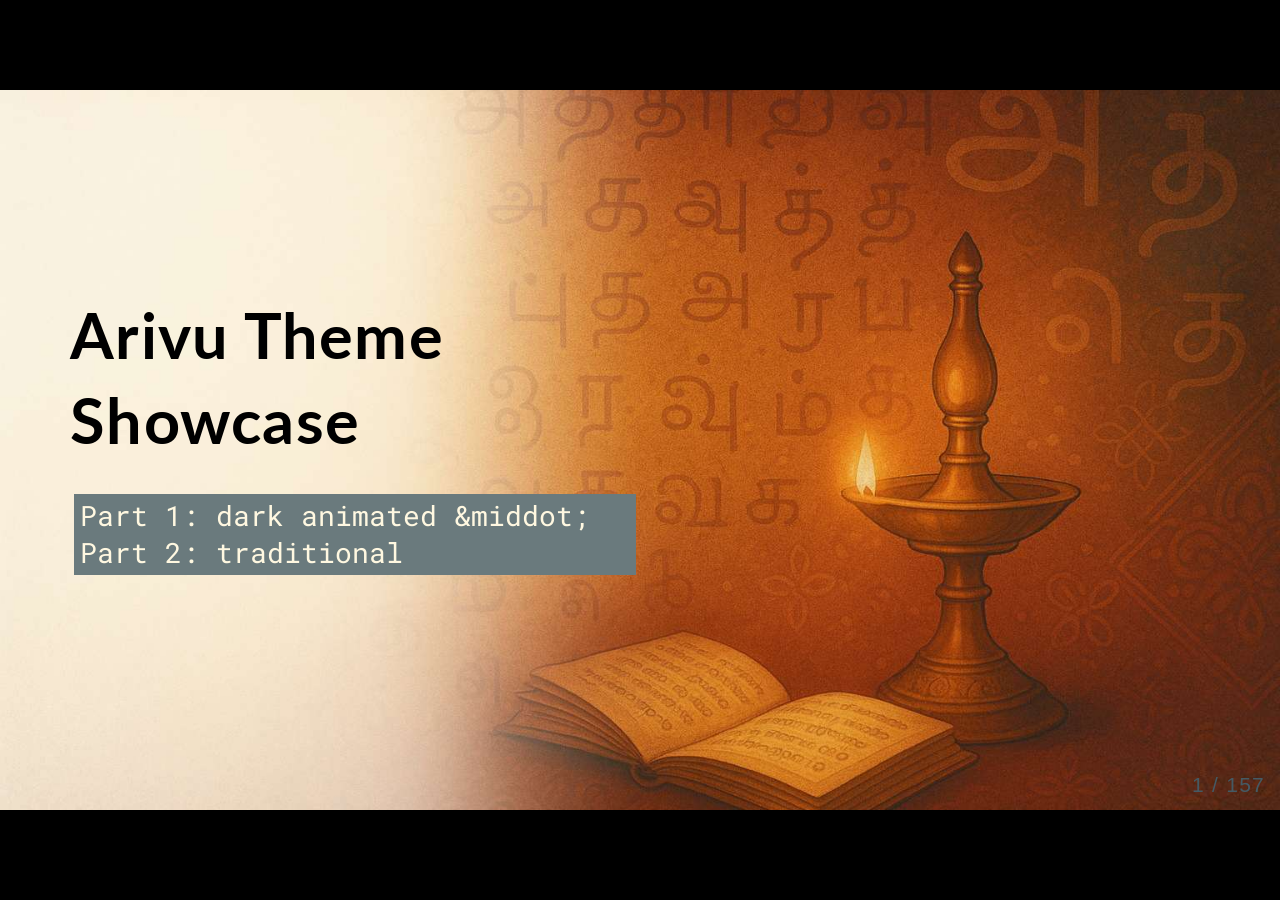
==== commit 9aae619e: "showcase 9 new shape classes in example deck, snippets, and README Adds slides for icon_card_alt, ic" ====
--- a/index.html
+++ b/index.html
@@ -22,19 +22,19 @@
  * @auto-scaling true
  * @size 16:9 1280px 720px
  * @size 4:3 960px 720px
- */div#\:\$p > svg > foreignObject > :where(section):not([\20 root]), div#\:\$p > svg > foreignObject > section{--arivu-palette-1:  #C0392B;--arivu-palette-2:  #2980B9;--arivu-palette-3:  #27AE60;--arivu-palette-4:  #8E44AD;--arivu-palette-5:  #D35400;--arivu-palette-6:  #16A085;--arivu-palette-7:  #C2185B;--arivu-palette-8:  #1ABC9C;--arivu-palette-9:  #A0522D;--arivu-palette-10: #2C3E50;--arivu-palette-11: #7D3C98;--arivu-palette-12: #1A5276;--arivu-palette-1-light:  #F6E1DF;--arivu-palette-2-light:  #DFECF5;--arivu-palette-3-light:  #DFF3E7;--arivu-palette-4-light:  #EEE3F3;--arivu-palette-5-light:  #F8E5D9;--arivu-palette-6-light:  #DCF1ED;--arivu-palette-7-light:  #F6DCE6;--arivu-palette-8-light:  #DDF5F0;--arivu-palette-9-light:  #F1E5E0;--arivu-palette-10-light: #DFE2E5;--arivu-palette-11-light: #ECE2F0;--arivu-palette-12-light: #DDE5EA;--arivu-radius: 12px;--arivu-gap:    14px;--arivu-shadow: 3px 5px 15px rgba(0, 0, 0, 0.25);--arivu-shadow-soft:     2px 4px 12px rgba(0, 0, 0, 0.2);--arivu-transition-fast: transform 0.2s ease;--arivu-transition-std:  transform 0.3s ease, box-shadow 0.3s ease;}div#\:\$p > svg > foreignObject > section .icon-header{position:absolute;top:0;left:0;right:0;height:70px;padding:10px 25px;display:flex;align-items:center;box-sizing:border-box}div#\:\$p > svg > foreignObject > section .icon-header img{height:60px}div#\:\$p > svg > foreignObject > section.invert .icon-header img{filter:invert(1)}div#\:\$p > svg > foreignObject > section.gaia .icon-header img{filter:invert(1)}div#\:\$p > svg > foreignObject > section .icon-header :is(h1, marp-h1){margin:0;font-size:24px;font-weight:normal;color:var(--color-foreground);line-height:0;padding:10px}div#\:\$p > svg > foreignObject > section .icon-header p{margin:0;font-size:24px;font-weight:normal;color:var(--color-foreground);line-height:0;padding:10px}div#\:\$p > svg > foreignObject > section::after{content:attr(data-marpit-pagination) " / " attr(data-marpit-pagination-total);position:absolute;bottom:-10px;right:-10px;font-size:0.6em;color:var(--color-foreground);font-family:sans-serif}div#\:\$p > svg > foreignObject > section::after{--marpit-root-font-size: 0.6em}div#\:\$p > svg > foreignObject > section.box ul{list-style:none;padding:0}div#\:\$p > svg > foreignObject > section.box li{padding:14px;border-radius:var(--arivu-radius);color:white;font-weight:normal;margin-bottom:14px;font-size:1.05em;box-shadow:var(--arivu-shadow);transition:var(--arivu-transition-fast)}div#\:\$p > svg > foreignObject > section.box li:hover{transform:scale(1.02)}div#\:\$p > svg > foreignObject > section.box li:nth-child(12n+1){background-color:var(--arivu-palette-1)}div#\:\$p > svg > foreignObject > section.box li:nth-child(12n+2){background-color:var(--arivu-palette-2)}div#\:\$p > svg > foreignObject > section.box li:nth-child(12n+3){background-color:var(--arivu-palette-3)}div#\:\$p > svg > foreignObject > section.box li:nth-child(12n+4){background-color:var(--arivu-palette-4)}div#\:\$p > svg > foreignObject > section.box li:nth-child(12n+5){background-color:var(--arivu-palette-5)}div#\:\$p > svg > foreignObject > section.box li:nth-child(12n+6){background-color:var(--arivu-palette-6)}div#\:\$p > svg > foreignObject > section.box li:nth-child(12n+7){background-color:var(--arivu-palette-7)}div#\:\$p > svg > foreignObject > section.box li:nth-child(12n+8){background-color:var(--arivu-palette-8)}div#\:\$p > svg > foreignObject > section.box li:nth-child(12n+9){background-color:var(--arivu-palette-9)}div#\:\$p > svg > foreignObject > section.box li:nth-child(12n+10){background-color:var(--arivu-palette-10)}div#\:\$p > svg > foreignObject > section.box li:nth-child(12n+11){background-color:var(--arivu-palette-11)}div#\:\$p > svg > foreignObject > section.box li:nth-child(12n+12){background-color:var(--arivu-palette-12)}div#\:\$p > svg > foreignObject > section.capsule ul{list-style:none;padding:0}div#\:\$p > svg > foreignObject > section.capsule li{padding:14px 24px;border-radius:999px;color:white;font-weight:500;margin-bottom:14px;font-size:1.05em;box-shadow:var(--arivu-shadow);transition:var(--arivu-transition-fast)}div#\:\$p > svg > foreignObject > section.capsule li::before{content:''}div#\:\$p > svg > foreignObject > section.capsule li:hover{transform:scale(1.02)}div#\:\$p > svg > foreignObject > section.capsule li:nth-child(12n+1){background-color:var(--arivu-palette-1)}div#\:\$p > svg > foreignObject > section.capsule li:nth-child(12n+2){background-color:var(--arivu-palette-2)}div#\:\$p > svg > foreignObject > section.capsule li:nth-child(12n+3){background-color:var(--arivu-palette-3)}div#\:\$p > svg > foreignObject > section.capsule li:nth-child(12n+4){background-color:var(--arivu-palette-4)}div#\:\$p > svg > foreignObject > section.capsule li:nth-child(12n+5){background-color:var(--arivu-palette-5)}div#\:\$p > svg > foreignObject > section.capsule li:nth-child(12n+6){background-color:var(--arivu-palette-6)}div#\:\$p > svg > foreignObject > section.capsule li:nth-child(12n+7){background-color:var(--arivu-palette-7)}div#\:\$p > svg > foreignObject > section.capsule li:nth-child(12n+8){background-color:var(--arivu-palette-8)}div#\:\$p > svg > foreignObject > section.capsule li:nth-child(12n+9){background-color:var(--arivu-palette-9)}div#\:\$p > svg > foreignObject > section.capsule li:nth-child(12n+10){background-color:var(--arivu-palette-10)}div#\:\$p > svg > foreignObject > section.capsule li:nth-child(12n+11){background-color:var(--arivu-palette-11)}div#\:\$p > svg > foreignObject > section.capsule li:nth-child(12n+12){background-color:var(--arivu-palette-12)}div#\:\$p > svg > foreignObject > section.white ul{list-style:none;padding:0;margin:0}div#\:\$p > svg > foreignObject > section.white li{padding:16px 20px;background-color:#F8F9FA;color:#2C3E50;font-weight:500;margin-bottom:12px;font-size:1.05em;border-radius:15px;box-shadow:var(--arivu-shadow);transition:var(--arivu-transition-fast)}div#\:\$p > svg > foreignObject > section.white li:nth-child(even){background-color:#ECEFF1}div#\:\$p > svg > foreignObject > section.white li::before{content:"";color:#2C3E50;margin-right:12px;font-size:1.1em;vertical-align:middle}div#\:\$p > svg > foreignObject > section.white li:hover{transform:scale(1.02)}div#\:\$p > svg > foreignObject > section.white_circle ul{list-style:none;padding:0;margin:0}div#\:\$p > svg > foreignObject > section.white_circle li{padding:16px 20px;border-left:6px solid #2C3E50;background-color:#F8F9FA;color:#2C3E50;font-weight:500;margin-bottom:12px;font-size:1.05em;border-radius:6px;box-shadow:var(--arivu-shadow);transition:var(--arivu-transition-fast)}div#\:\$p > svg > foreignObject > section.white_circle li:nth-child(even){background-color:#ECEFF1}div#\:\$p > svg > foreignObject > section.white_circle li::before{content:"●";color:#2C3E50;margin-right:12px;font-size:1.1em;vertical-align:middle}div#\:\$p > svg > foreignObject > section.white_circle li:hover{transform:scale(1.02)}div#\:\$p > svg > foreignObject > section.white_delta ul{list-style:none;padding:0;margin:0}div#\:\$p > svg > foreignObject > section.white_delta li{padding:16px 22px;background-color:#FDFDFD;color:#1A1A1A;border-left:5px solid #6A1B9A;margin-bottom:14px;font-size:1.1em;font-weight:400;line-height:1.6;border-radius:4px;box-shadow:var(--arivu-shadow);transition:var(--arivu-transition-fast)}div#\:\$p > svg > foreignObject > section.white_delta li:nth-child(odd){background-color:#FAF7FF}div#\:\$p > svg > foreignObject > section.white_delta li:nth-child(even){background-color:#F3F6FB}div#\:\$p > svg > foreignObject > section.white_delta li::before{content:"▶";color:#6A1B9A;margin-right:10px;font-size:0.9em;vertical-align:middle}div#\:\$p > svg > foreignObject > section.white_delta li:hover{transform:scale(1.02)}div#\:\$p > svg > foreignObject > section.card ul{display:grid;grid-template-columns:repeat(3, 1fr);gap:20px;list-style:none;padding:0;margin:0}div#\:\$p > svg > foreignObject > section.card li{background-color:#e35757b8;color:#fbf9f9;padding:18px 24px;border-top:6px solid #6a0118;border-radius:8px;box-shadow:var(--arivu-shadow);font-size:1.05em;font-weight:normal;line-height:1.5;align-items:flex-start;transition:var(--arivu-transition-fast)}div#\:\$p > svg > foreignObject > section.card li:hover{transform:translateY(-4px)}@media (max-width: 768px){div#\:\$p > svg > foreignObject > section.card ul{grid-template-columns:repeat(2, 1fr)}}@media (max-width: 480px){div#\:\$p > svg > foreignObject > section.card ul{grid-template-columns:1fr}}div#\:\$p > svg > foreignObject > section.panel ul{display:flex;flex-wrap:wrap;gap:16px;padding-left:0;list-style:none;margin:0}div#\:\$p > svg > foreignObject > section.panel>ul>li{flex:1 1 23%;display:flex;flex-direction:column;border-radius:10px;overflow:hidden;box-shadow:var(--arivu-shadow-soft);min-width:220px;min-height:400px;background-color:#f9f9f9;margin:0;padding:0;transition:var(--arivu-transition-std)}div#\:\$p > svg > foreignObject > section.panel>ul>li:hover{transform:translateY(-6px);box-shadow:4px 6px 16px rgba(0, 0, 0, 0.3)}div#\:\$p > svg > foreignObject > section.panel li::marker{display:none}div#\:\$p > svg > foreignObject > section.panel>ul>li>p:first-child{background-color:#333;color:#fff;font-weight:normal;text-align:center;padding:0px;margin:0;font-size:2.1em}div#\:\$p > svg > foreignObject > section.panel>ul>li>ul{background-color:#f0f0f0;flex:1;padding:14px;margin:0;font-size:0.95em;font-weight:normal;line-height:1.6;list-style:none;transition:background-color 0.3s ease;border-bottom-left-radius:12px;border-bottom-right-radius:12px;text-align:center;display:flex;align-items:center;justify-content:center}div#\:\$p > svg > foreignObject > section.panel>ul>li:hover>ul{background-color:#eaeaea}div#\:\$p > svg > foreignObject > section.panel>ul>li>ul li{list-style:none;padding-left:0;margin:6px 0;display:block}div#\:\$p > svg > foreignObject > section.panel li:nth-child(12n+1)>p:first-child{background-color:var(--arivu-palette-1)}div#\:\$p > svg > foreignObject > section.panel li:nth-child(12n+2)>p:first-child{background-color:var(--arivu-palette-2)}div#\:\$p > svg > foreignObject > section.panel li:nth-child(12n+3)>p:first-child{background-color:var(--arivu-palette-3)}div#\:\$p > svg > foreignObject > section.panel li:nth-child(12n+4)>p:first-child{background-color:var(--arivu-palette-4)}div#\:\$p > svg > foreignObject > section.panel li:nth-child(12n+1)>ul{background-color:var(--arivu-palette-1-light);border:2px solid var(--arivu-palette-1)}div#\:\$p > svg > foreignObject > section.panel li:nth-child(12n+2)>ul{background-color:var(--arivu-palette-2-light);border:2px solid var(--arivu-palette-2)}div#\:\$p > svg > foreignObject > section.panel li:nth-child(12n+3)>ul{background-color:var(--arivu-palette-3-light);border:2px solid var(--arivu-palette-3)}div#\:\$p > svg > foreignObject > section.panel li:nth-child(12n+4)>ul{background-color:var(--arivu-palette-4-light);border:2px solid var(--arivu-palette-4)}div#\:\$p > svg > foreignObject > section.panel li:nth-child(12n+5)>p:first-child{background-color:var(--arivu-palette-5)}div#\:\$p > svg > foreignObject > section.panel li:nth-child(12n+5)>ul{background-color:var(--arivu-palette-5-light);border:2px solid var(--arivu-palette-5)}div#\:\$p > svg > foreignObject > section.panel li:nth-child(12n+6)>p:first-child{background-color:var(--arivu-palette-6)}div#\:\$p > svg > foreignObject > section.panel li:nth-child(12n+6)>ul{background-color:var(--arivu-palette-6-light);border:2px solid var(--arivu-palette-6)}div#\:\$p > svg > foreignObject > section.panel li:nth-child(12n+7)>p:first-child{background-color:var(--arivu-palette-7)}div#\:\$p > svg > foreignObject > section.panel li:nth-child(12n+7)>ul{background-color:var(--arivu-palette-7-light);border:2px solid var(--arivu-palette-7)}div#\:\$p > svg > foreignObject > section.panel li:nth-child(12n+8)>p:first-child{background-color:var(--arivu-palette-8)}div#\:\$p > svg > foreignObject > section.panel li:nth-child(12n+8)>ul{background-color:var(--arivu-palette-8-light);border:2px solid var(--arivu-palette-8)}div#\:\$p > svg > foreignObject > section.panel li:nth-child(12n+9)>p:first-child{background-color:var(--arivu-palette-9)}div#\:\$p > svg > foreignObject > section.panel li:nth-child(12n+9)>ul{background-color:var(--arivu-palette-9-light);border:2px solid var(--arivu-palette-9)}div#\:\$p > svg > foreignObject > section.panel li:nth-child(12n+10)>p:first-child{background-color:var(--arivu-palette-10)}div#\:\$p > svg > foreignObject > section.panel li:nth-child(12n+10)>ul{background-color:var(--arivu-palette-10-light);border:2px solid var(--arivu-palette-10)}div#\:\$p > svg > foreignObject > section.panel li:nth-child(12n+11)>p:first-child{background-color:var(--arivu-palette-11)}div#\:\$p > svg > foreignObject > section.panel li:nth-child(12n+11)>ul{background-color:var(--arivu-palette-11-light);border:2px solid var(--arivu-palette-11)}div#\:\$p > svg > foreignObject > section.panel li:nth-child(12n+12)>p:first-child{background-color:var(--arivu-palette-12)}div#\:\$p > svg > foreignObject > section.panel li:nth-child(12n+12)>ul{background-color:var(--arivu-palette-12-light);border:2px solid var(--arivu-palette-12)}@media (max-width: 768px){div#\:\$p > svg > foreignObject > section.panel ul{flex-direction:column}}div#\:\$p > svg > foreignObject > section.panel_card ul{display:grid;grid-template-columns:repeat(auto-fit, minmax(240px, 1fr));gap:16px;padding:0;margin:0;list-style:none;justify-content:center}div#\:\$p > svg > foreignObject > section.panel_card>ul>li{display:flex;flex-direction:column;justify-content:stretch;align-items:stretch;background-color:#f9f9f9;border-radius:10px;overflow:hidden;box-shadow:var(--arivu-shadow-soft);min-height:220px;height:100%;max-width:300px;width:100%;transition:var(--arivu-transition-std);text-align:center}div#\:\$p > svg > foreignObject > section.panel_card>ul>li:hover{transform:translateY(-6px);box-shadow:4px 6px 16px rgba(0, 0, 0, 0.3)}div#\:\$p > svg > foreignObject > section.panel_card li::marker{display:none}div#\:\$p > svg > foreignObject > section.panel_card>ul>li>p:first-child{font-size:2.1em;font-weight:normal;padding:14px;margin:0;color:#fff}div#\:\$p > svg > foreignObject > section.panel_card>ul>li>ul{flex:1;display:flex;flex-direction:column;justify-content:center;align-items:center;padding:14px;margin:0;font-size:0.95em;font-weight:normal;line-height:1.6;list-style:none;border-bottom-left-radius:12px;border-bottom-right-radius:12px;text-align:center;background-color:#f0f0f0}div#\:\$p > svg > foreignObject > section.panel_card>ul>li>ul>li{list-style:none;margin:6px 0;text-align:center}div#\:\$p > svg > foreignObject > section.panel_card li:nth-child(12n+1)>p:first-child{background-color:var(--arivu-palette-1)}div#\:\$p > svg > foreignObject > section.panel_card li:nth-child(12n+1)>ul{background-color:var(--arivu-palette-1-light);border:2px solid var(--arivu-palette-1)}div#\:\$p > svg > foreignObject > section.panel_card li:nth-child(12n+2)>p:first-child{background-color:var(--arivu-palette-2)}div#\:\$p > svg > foreignObject > section.panel_card li:nth-child(12n+2)>ul{background-color:var(--arivu-palette-2-light);border:2px solid var(--arivu-palette-2)}div#\:\$p > svg > foreignObject > section.panel_card li:nth-child(12n+3)>p:first-child{background-color:var(--arivu-palette-3)}div#\:\$p > svg > foreignObject > section.panel_card li:nth-child(12n+3)>ul{background-color:var(--arivu-palette-3-light);border:2px solid var(--arivu-palette-3)}div#\:\$p > svg > foreignObject > section.panel_card li:nth-child(12n+4)>p:first-child{background-color:var(--arivu-palette-4)}div#\:\$p > svg > foreignObject > section.panel_card li:nth-child(12n+4)>ul{background-color:var(--arivu-palette-4-light);border:2px solid var(--arivu-palette-4)}div#\:\$p > svg > foreignObject > section.panel_card li:nth-child(12n+5)>p:first-child{background-color:var(--arivu-palette-5)}div#\:\$p > svg > foreignObject > section.panel_card li:nth-child(12n+5)>ul{background-color:var(--arivu-palette-5-light);border:2px solid var(--arivu-palette-5)}div#\:\$p > svg > foreignObject > section.panel_card li:nth-child(12n+6)>p:first-child{background-color:var(--arivu-palette-6)}div#\:\$p > svg > foreignObject > section.panel_card li:nth-child(12n+6)>ul{background-color:var(--arivu-palette-6-light);border:2px solid var(--arivu-palette-6)}div#\:\$p > svg > foreignObject > section.panel_card li:nth-child(12n+7)>p:first-child{background-color:var(--arivu-palette-7)}div#\:\$p > svg > foreignObject > section.panel_card li:nth-child(12n+7)>ul{background-color:var(--arivu-palette-7-light);border:2px solid var(--arivu-palette-7)}div#\:\$p > svg > foreignObject > section.panel_card li:nth-child(12n+8)>p:first-child{background-color:var(--arivu-palette-8)}div#\:\$p > svg > foreignObject > section.panel_card li:nth-child(12n+8)>ul{background-color:var(--arivu-palette-8-light);border:2px solid var(--arivu-palette-8)}@media (max-width: 768px){div#\:\$p > svg > foreignObject > section.panel_card ul{grid-template-columns:1fr}}div#\:\$p > svg > foreignObject > section.panel_card ul{display:flex;flex-wrap:wrap;justify-content:center;align-items:stretch;gap:5px;padding:0;margin:0;list-style:none}div#\:\$p > svg > foreignObject > section.panel_card>ul>li{flex:1 1 calc(25% - 16px);max-width:300px;min-width:240px;min-height:280px;align-self:stretch;display:flex;flex-direction:column;background-color:#f9f9f9;border-radius:10px;overflow:hidden;box-shadow:var(--arivu-shadow-soft);transition:var(--arivu-transition-std);text-align:center}div#\:\$p > svg > foreignObject > section.panel_card>ul>li:hover{transform:translateY(-6px);box-shadow:4px 6px 16px rgba(0, 0, 0, 0.3)}div#\:\$p > svg > foreignObject > section.panel_card li::marker{display:none}div#\:\$p > svg > foreignObject > section.panel_card>ul>li>p:first-child{font-size:2.0em;font-weight:normal;padding:0px;margin:0;color:#fff}div#\:\$p > svg > foreignObject > section.panel_card>ul>li>ul{flex:1;display:flex;flex-direction:column;justify-content:center;align-items:center;padding-top:0px;margin:0;font-size:0.95em;font-weight:normal;line-height:1.6;list-style:none;border-bottom-left-radius:12px;border-bottom-right-radius:12px;text-align:center;background-color:#f0f0f0}div#\:\$p > svg > foreignObject > section.panel_card>ul>li>ul>li{margin:6px 0;list-style:none;text-align:center}div#\:\$p > svg > foreignObject > section.panel_card li:nth-child(12n+1)>p:first-child{background-color:var(--arivu-palette-1)}div#\:\$p > svg > foreignObject > section.panel_card li:nth-child(12n+1)>ul{background-color:var(--arivu-palette-1-light);border:2px solid var(--arivu-palette-1)}div#\:\$p > svg > foreignObject > section.panel_card li:nth-child(12n+2)>p:first-child{background-color:var(--arivu-palette-2)}div#\:\$p > svg > foreignObject > section.panel_card li:nth-child(12n+2)>ul{background-color:var(--arivu-palette-2-light);border:2px solid var(--arivu-palette-2)}div#\:\$p > svg > foreignObject > section.panel_card li:nth-child(12n+3)>p:first-child{background-color:var(--arivu-palette-3)}div#\:\$p > svg > foreignObject > section.panel_card li:nth-child(12n+3)>ul{background-color:var(--arivu-palette-3-light);border:2px solid var(--arivu-palette-3)}div#\:\$p > svg > foreignObject > section.panel_card li:nth-child(12n+4)>p:first-child{background-color:var(--arivu-palette-4)}div#\:\$p > svg > foreignObject > section.panel_card li:nth-child(12n+4)>ul{background-color:var(--arivu-palette-4-light);border:2px solid var(--arivu-palette-4)}div#\:\$p > svg > foreignObject > section.panel_card li:nth-child(12n+5)>p:first-child{background-color:var(--arivu-palette-5)}div#\:\$p > svg > foreignObject > section.panel_card li:nth-child(12n+5)>ul{background-color:var(--arivu-palette-5-light);border:2px solid var(--arivu-palette-5)}div#\:\$p > svg > foreignObject > section.panel_card li:nth-child(12n+6)>p:first-child{background-color:var(--arivu-palette-6)}div#\:\$p > svg > foreignObject > section.panel_card li:nth-child(12n+6)>ul{background-color:var(--arivu-palette-6-light);border:2px solid var(--arivu-palette-6)}div#\:\$p > svg > foreignObject > section.panel_card li:nth-child(12n+7)>p:first-child{background-color:var(--arivu-palette-7)}div#\:\$p > svg > foreignObject > section.panel_card li:nth-child(12n+7)>ul{background-color:var(--arivu-palette-7-light);border:2px solid var(--arivu-palette-7)}div#\:\$p > svg > foreignObject > section.panel_card li:nth-child(12n+8)>p:first-child{background-color:var(--arivu-palette-8)}div#\:\$p > svg > foreignObject > section.panel_card li:nth-child(12n+8)>ul{background-color:var(--arivu-palette-8-light);border:2px solid var(--arivu-palette-8)}div#\:\$p > svg > foreignObject > section.panel_card li:nth-child(12n+9)>p:first-child{background-color:var(--arivu-palette-9)}div#\:\$p > svg > foreignObject > section.panel_card li:nth-child(12n+9)>ul{background-color:var(--arivu-palette-9-light);border:2px solid var(--arivu-palette-9)}div#\:\$p > svg > foreignObject > section.panel_card li:nth-child(12n+10)>p:first-child{background-color:var(--arivu-palette-10)}div#\:\$p > svg > foreignObject > section.panel_card li:nth-child(12n+10)>ul{background-color:var(--arivu-palette-10-light);border:2px solid var(--arivu-palette-10)}div#\:\$p > svg > foreignObject > section.panel_card li:nth-child(12n+11)>p:first-child{background-color:var(--arivu-palette-11)}div#\:\$p > svg > foreignObject > section.panel_card li:nth-child(12n+11)>ul{background-color:var(--arivu-palette-11-light);border:2px solid var(--arivu-palette-11)}div#\:\$p > svg > foreignObject > section.panel_card li:nth-child(12n+12)>p:first-child{background-color:var(--arivu-palette-12)}div#\:\$p > svg > foreignObject > section.panel_card li:nth-child(12n+12)>ul{background-color:var(--arivu-palette-12-light);border:2px solid var(--arivu-palette-12)}@media (max-width: 768px){div#\:\$p > svg > foreignObject > section.panel_card>ul>li{flex:1 1 100%;max-width:100%}}div#\:\$p > svg > foreignObject > section.panel_transparent ul{display:flex;flex-wrap:wrap;justify-content:space-evenly;gap:24px;padding-left:0;list-style:none;margin:0}div#\:\$p > svg > foreignObject > section.panel_transparent>ul>li{flex:1 1 calc(33.333% - 32px);max-width:300px;display:flex;flex-direction:column;min-height:200px;padding:0;background:none;border:none;border-radius:0;box-shadow:none;transition:none}div#\:\$p > svg > foreignObject > section.panel_transparent>ul>li>p:first-child{font-size:1.8em;text-align:center;padding:10px 0;margin:0;color:#000;border-bottom:2px dashed #999}div#\:\$p > svg > foreignObject > section.panel_transparent>ul>li>ul{flex:1;padding:12px;margin:0;list-style:none;background:none;border:none;text-align:center;font-size:0.95em;font-weight:normal;line-height:1.5}div#\:\$p > svg > foreignObject > section.panel_transparent>ul>li>ul li{list-style:none;padding-left:0;margin:6px 0;display:block}div#\:\$p > svg > foreignObject > section.panel_transparent li::marker{display:none}@media (max-width: 768px){div#\:\$p > svg > foreignObject > section.panel_transparent>ul>li{flex:1 1 100%;max-width:100%}}div#\:\$p > svg > foreignObject > section.panel_capsule ul{display:flex;flex-wrap:wrap;gap:16px;padding-left:0;list-style:none;margin:0}div#\:\$p > svg > foreignObject > section.panel_capsule>ul>li{flex:1 1 23%;display:flex;flex-direction:column;overflow:hidden;background-color:#f9f9f900;margin:0;padding:0;transition:var(--arivu-transition-std);border-bottom-left-radius:999px;border-bottom-right-radius:999px}div#\:\$p > svg > foreignObject > section.panel_capsule>ul>li:hover{transform:translateY(-6px);box-shadow:4px 6px 16px rgba(0, 0, 0, 0.3)}div#\:\$p > svg > foreignObject > section.panel_capsule li::marker{display:none}div#\:\$p > svg > foreignObject > section.panel_capsule>ul>li>p:first-child{font-weight:normal;text-align:center;padding:14px;margin-left:auto;margin-right:auto;font-size:2.1em;border-radius:50%;width:100px;height:100px;display:flex;align-items:center;justify-content:center}div#\:\$p > svg > foreignObject > section.panel_capsule>ul>li>ul{min-width:220px;min-height:300px;background-color:#f0f0f0;flex:1;padding:14px;margin:0;font-size:0.95em;font-weight:normal;line-height:1.6;list-style:none;transition:background-color 0.3s ease;border-top-right-radius:50px;border-top-left-radius:50px;border-bottom-right-radius:999px;border-bottom-left-radius:999px;text-align:center;display:flex;align-items:center;justify-content:center}div#\:\$p > svg > foreignObject > section.panel_capsule>ul>li:hover>ul{background-color:#eaeaea}div#\:\$p > svg > foreignObject > section.panel_capsule>ul>li>ul li{list-style:none;padding-left:0;margin:6px 0;display:block;text-align:center}div#\:\$p > svg > foreignObject > section.panel_capsule li:nth-child(12n+1)>p:first-child{background-color:var(--arivu-palette-1)}div#\:\$p > svg > foreignObject > section.panel_capsule li:nth-child(12n+2)>p:first-child{background-color:var(--arivu-palette-2)}div#\:\$p > svg > foreignObject > section.panel_capsule li:nth-child(12n+3)>p:first-child{background-color:var(--arivu-palette-3)}div#\:\$p > svg > foreignObject > section.panel_capsule li:nth-child(12n+4)>p:first-child{background-color:var(--arivu-palette-4)}div#\:\$p > svg > foreignObject > section.panel_capsule li:nth-child(12n+1)>ul{background-color:var(--arivu-palette-1-light);border:2px solid var(--arivu-palette-1)}div#\:\$p > svg > foreignObject > section.panel_capsule li:nth-child(12n+2)>ul{background-color:var(--arivu-palette-2-light);border:2px solid var(--arivu-palette-2)}div#\:\$p > svg > foreignObject > section.panel_capsule li:nth-child(12n+3)>ul{background-color:var(--arivu-palette-3-light);border:2px solid var(--arivu-palette-3)}div#\:\$p > svg > foreignObject > section.panel_capsule li:nth-child(12n+4)>ul{background-color:var(--arivu-palette-4-light);border:2px solid var(--arivu-palette-4)}div#\:\$p > svg > foreignObject > section.panel_capsule li:nth-child(12n+5)>p:first-child{background-color:var(--arivu-palette-5)}div#\:\$p > svg > foreignObject > section.panel_capsule li:nth-child(12n+5)>ul{background-color:var(--arivu-palette-5-light);border:2px solid var(--arivu-palette-5)}div#\:\$p > svg > foreignObject > section.panel_capsule li:nth-child(12n+6)>p:first-child{background-color:var(--arivu-palette-6)}div#\:\$p > svg > foreignObject > section.panel_capsule li:nth-child(12n+6)>ul{background-color:var(--arivu-palette-6-light);border:2px solid var(--arivu-palette-6)}div#\:\$p > svg > foreignObject > section.panel_capsule li:nth-child(12n+7)>p:first-child{background-color:var(--arivu-palette-7)}div#\:\$p > svg > foreignObject > section.panel_capsule li:nth-child(12n+7)>ul{background-color:var(--arivu-palette-7-light);border:2px solid var(--arivu-palette-7)}div#\:\$p > svg > foreignObject > section.panel_capsule li:nth-child(12n+8)>p:first-child{background-color:var(--arivu-palette-8)}div#\:\$p > svg > foreignObject > section.panel_capsule li:nth-child(12n+8)>ul{background-color:var(--arivu-palette-8-light);border:2px solid var(--arivu-palette-8)}div#\:\$p > svg > foreignObject > section.panel_capsule li:nth-child(12n+9)>p:first-child{background-color:var(--arivu-palette-9)}div#\:\$p > svg > foreignObject > section.panel_capsule li:nth-child(12n+9)>ul{background-color:var(--arivu-palette-9-light);border:2px solid var(--arivu-palette-9)}div#\:\$p > svg > foreignObject > section.panel_capsule li:nth-child(12n+10)>p:first-child{background-color:var(--arivu-palette-10)}div#\:\$p > svg > foreignObject > section.panel_capsule li:nth-child(12n+10)>ul{background-color:var(--arivu-palette-10-light);border:2px solid var(--arivu-palette-10)}div#\:\$p > svg > foreignObject > section.panel_capsule li:nth-child(12n+11)>p:first-child{background-color:var(--arivu-palette-11)}div#\:\$p > svg > foreignObject > section.panel_capsule li:nth-child(12n+11)>ul{background-color:var(--arivu-palette-11-light);border:2px solid var(--arivu-palette-11)}div#\:\$p > svg > foreignObject > section.panel_capsule li:nth-child(12n+12)>p:first-child{background-color:var(--arivu-palette-12)}div#\:\$p > svg > foreignObject > section.panel_capsule li:nth-child(12n+12)>ul{background-color:var(--arivu-palette-12-light);border:2px solid var(--arivu-palette-12)}@media (max-width: 768px){div#\:\$p > svg > foreignObject > section.panel_capsule ul{flex-direction:column}}div#\:\$p > svg > foreignObject > section.panel_shirt ul{display:flex;flex-wrap:wrap;gap:16px;padding-left:0;list-style:none;margin:0}div#\:\$p > svg > foreignObject > section.panel_shirt>ul>li{flex:1 1 23%;display:flex;flex-direction:column;overflow:hidden;background-color:#f9f9f900;margin:0;padding:0;transition:var(--arivu-transition-std);position:relative;min-height:500px}div#\:\$p > svg > foreignObject > section.panel_shirt>ul>li:hover{transform:translateY(-6px);box-shadow:4px 6px 16px rgba(0, 0, 0, 0.3)}div#\:\$p > svg > foreignObject > section.panel_shirt li::marker{display:none}div#\:\$p > svg > foreignObject > section.panel_shirt>ul>li>p:first-child{position:absolute;left:50%;transform:translateX(-50%);top:-30px!important;font-weight:normal;text-align:center;padding:14px;font-size:2.1em;border-radius:50%;width:100px;height:100px;display:flex;align-items:center;justify-content:center;z-index:10}div#\:\$p > svg > foreignObject > section.panel_shirt>ul>li>ul{position:relative;top:80px;padding-top:60px!important;padding-bottom:10px;min-width:120px;min-height:300px;background-color:#f0f0f0;padding:14px;margin:0;font-size:0.95em;font-weight:normal;line-height:1.6;list-style:none;transition:background-color 0.3s ease;border-top-right-radius:50px;border-top-left-radius:50px;border-bottom-right-radius:50px;border-bottom-left-radius:50px;color:white;justify-content:center;align-items:center;text-align:center}div#\:\$p > svg > foreignObject > section.panel_shirt>ul>li:hover>ul{background-color:#eaeaea}div#\:\$p > svg > foreignObject > section.panel_shirt>ul>li>ul li{list-style:none;padding-left:0;margin:6px 0;display:block;text-align:center}div#\:\$p > svg > foreignObject > section.panel_shirt li:nth-child(12n+1)>p:first-child{background-color:var(--arivu-palette-1-light);border:2px solid var(--arivu-palette-1)}div#\:\$p > svg > foreignObject > section.panel_shirt li:nth-child(12n+2)>p:first-child{background-color:var(--arivu-palette-2-light);border:2px solid var(--arivu-palette-2)}div#\:\$p > svg > foreignObject > section.panel_shirt li:nth-child(12n+3)>p:first-child{background-color:var(--arivu-palette-3-light);border:2px solid var(--arivu-palette-3)}div#\:\$p > svg > foreignObject > section.panel_shirt li:nth-child(12n+4)>p:first-child{background-color:var(--arivu-palette-4-light);border:2px solid var(--arivu-palette-4)}div#\:\$p > svg > foreignObject > section.panel_shirt li:nth-child(12n+1)>ul{background-color:var(--arivu-palette-1);border:2px solid var(--arivu-palette-1)}div#\:\$p > svg > foreignObject > section.panel_shirt li:nth-child(12n+2)>ul{background-color:var(--arivu-palette-2);border:2px solid var(--arivu-palette-2)}div#\:\$p > svg > foreignObject > section.panel_shirt li:nth-child(12n+3)>ul{background-color:var(--arivu-palette-3);border:2px solid var(--arivu-palette-3)}div#\:\$p > svg > foreignObject > section.panel_shirt li:nth-child(12n+4)>ul{background-color:var(--arivu-palette-4);border:2px solid var(--arivu-palette-4)}div#\:\$p > svg > foreignObject > section.panel_shirt li:nth-child(12n+5)>p:first-child{background-color:var(--arivu-palette-5-light);border:2px solid var(--arivu-palette-5)}div#\:\$p > svg > foreignObject > section.panel_shirt li:nth-child(12n+5)>ul{background-color:var(--arivu-palette-5);border:2px solid var(--arivu-palette-5)}div#\:\$p > svg > foreignObject > section.panel_shirt li:nth-child(12n+6)>p:first-child{background-color:var(--arivu-palette-6-light);border:2px solid var(--arivu-palette-6)}div#\:\$p > svg > foreignObject > section.panel_shirt li:nth-child(12n+6)>ul{background-color:var(--arivu-palette-6);border:2px solid var(--arivu-palette-6)}div#\:\$p > svg > foreignObject > section.panel_shirt li:nth-child(12n+7)>p:first-child{background-color:var(--arivu-palette-7);border:2px solid var(--arivu-palette-7)}div#\:\$p > svg > foreignObject > section.panel_shirt li:nth-child(12n+7)>ul{background-color:var(--arivu-palette-7-light);border:2px solid var(--arivu-palette-7)}div#\:\$p > svg > foreignObject > section.panel_shirt li:nth-child(12n+8)>p:first-child{background-color:var(--arivu-palette-8);border:2px solid var(--arivu-palette-8)}div#\:\$p > svg > foreignObject > section.panel_shirt li:nth-child(12n+8)>ul{background-color:var(--arivu-palette-8-light);border:2px solid var(--arivu-palette-8)}div#\:\$p > svg > foreignObject > section.panel_shirt li:nth-child(12n+9)>p:first-child{background-color:var(--arivu-palette-9);border:2px solid var(--arivu-palette-9)}div#\:\$p > svg > foreignObject > section.panel_shirt li:nth-child(12n+9)>ul{background-color:var(--arivu-palette-9-light);border:2px solid var(--arivu-palette-9)}div#\:\$p > svg > foreignObject > section.panel_shirt li:nth-child(12n+10)>p:first-child{background-color:var(--arivu-palette-10);border:2px solid var(--arivu-palette-10)}div#\:\$p > svg > foreignObject > section.panel_shirt li:nth-child(12n+10)>ul{background-color:var(--arivu-palette-10-light);border:2px solid var(--arivu-palette-10)}div#\:\$p > svg > foreignObject > section.panel_shirt li:nth-child(12n+11)>p:first-child{background-color:var(--arivu-palette-11);border:2px solid var(--arivu-palette-11)}div#\:\$p > svg > foreignObject > section.panel_shirt li:nth-child(12n+11)>ul{background-color:var(--arivu-palette-11-light);border:2px solid var(--arivu-palette-11)}div#\:\$p > svg > foreignObject > section.panel_shirt li:nth-child(12n+12)>p:first-child{background-color:var(--arivu-palette-12);border:2px solid var(--arivu-palette-12)}div#\:\$p > svg > foreignObject > section.panel_shirt li:nth-child(12n+12)>ul{background-color:var(--arivu-palette-12-light);border:2px solid var(--arivu-palette-12)}@media (max-width: 768px){div#\:\$p > svg > foreignObject > section.panel_shirt ul{flex-direction:column}}div#\:\$p > svg > foreignObject > section.icon_shirt4 ul{display:flex;flex-wrap:wrap;column-gap:58px;row-gap:32px;padding-left:0;list-style:none;margin:0}div#\:\$p > svg > foreignObject > section.icon_shirt4>ul>li{position:relative;flex:1 1 45%;display:flex;flex-direction:row;align-items:stretch;border-radius:var(--arivu-radius);min-width:150px;min-height:150px;background-color:transparent;margin:0;transition:var(--arivu-transition-std);border-radius:50px;box-shadow:var(--arivu-shadow-soft)}div#\:\$p > svg > foreignObject > section.icon_shirt4>ul>li:hover{transform:translateY(-4px);box-shadow:4px 6px 16px rgba(0, 0, 0, 0.3)}div#\:\$p > svg > foreignObject > section.icon_shirt4 li::marker{display:none}div#\:\$p > svg > foreignObject > section.icon_shirt4>ul>li>p:first-child{position:absolute;top:50%;left:-50px;transform:translateY(-50%);width:100px;height:100px;background-color:#333;color:#fff;border-radius:50%;font-size:calc(var(--marpit-root-font-size, 1rem) * 2);display:flex;align-items:center;justify-content:center;margin:0;z-index:2}div#\:\$p > svg > foreignObject > section.icon_shirt4>ul>li>ul{flex:1;list-style:none;margin:0;padding:20px 10px 20px 20px;font-size:1em;line-height:1.5;background-color:#f0f0f0;border-radius:50px;display:flex;align-items:center;justify-content:center;min-height:150px;color:white;text-align:center}div#\:\$p > svg > foreignObject > section.icon_shirt4>ul>li>ul>li{margin:0;padding:0}div#\:\$p > svg > foreignObject > section.icon_shirt4 li:nth-child(12n+1)>p:first-child{background-color:var(--arivu-palette-1-light);border:2px solid var(--arivu-palette-1)}div#\:\$p > svg > foreignObject > section.icon_shirt4 li:nth-child(12n+2)>p:first-child{background-color:var(--arivu-palette-2-light);border:2px solid var(--arivu-palette-2)}div#\:\$p > svg > foreignObject > section.icon_shirt4 li:nth-child(12n+3)>p:first-child{background-color:var(--arivu-palette-3-light);border:2px solid var(--arivu-palette-3)}div#\:\$p > svg > foreignObject > section.icon_shirt4 li:nth-child(12n+4)>p:first-child{background-color:var(--arivu-palette-4-light);border:2px solid var(--arivu-palette-4)}div#\:\$p > svg > foreignObject > section.icon_shirt4 li:nth-child(12n+5)>p:first-child{background-color:var(--arivu-palette-5-light);border:2px solid var(--arivu-palette-5)}div#\:\$p > svg > foreignObject > section.icon_shirt4 li:nth-child(12n+6)>p:first-child{background-color:var(--arivu-palette-6-light);border:2px solid var(--arivu-palette-6)}div#\:\$p > svg > foreignObject > section.icon_shirt4 li:nth-child(12n+1)>ul{background-color:var(--arivu-palette-1)}div#\:\$p > svg > foreignObject > section.icon_shirt4 li:nth-child(12n+2)>ul{background-color:var(--arivu-palette-2)}div#\:\$p > svg > foreignObject > section.icon_shirt4 li:nth-child(12n+3)>ul{background-color:var(--arivu-palette-3)}div#\:\$p > svg > foreignObject > section.icon_shirt4 li:nth-child(12n+4)>ul{background-color:var(--arivu-palette-4)}div#\:\$p > svg > foreignObject > section.icon_shirt4 li:nth-child(12n+5)>ul{background-color:var(--arivu-palette-5)}div#\:\$p > svg > foreignObject > section.icon_shirt4 li:nth-child(12n+6)>ul{background-color:var(--arivu-palette-6)}div#\:\$p > svg > foreignObject > section.icon_shirt4 li:nth-child(12n+7)>p:first-child{background-color:var(--arivu-palette-7);border:2px solid var(--arivu-palette-7)}div#\:\$p > svg > foreignObject > section.icon_shirt4 li:nth-child(12n+7)>ul{background-color:var(--arivu-palette-7-light)}div#\:\$p > svg > foreignObject > section.icon_shirt4 li:nth-child(12n+8)>p:first-child{background-color:var(--arivu-palette-8);border:2px solid var(--arivu-palette-8)}div#\:\$p > svg > foreignObject > section.icon_shirt4 li:nth-child(12n+8)>ul{background-color:var(--arivu-palette-8-light)}div#\:\$p > svg > foreignObject > section.icon_shirt4 li:nth-child(12n+9)>p:first-child{background-color:var(--arivu-palette-9);border:2px solid var(--arivu-palette-9)}div#\:\$p > svg > foreignObject > section.icon_shirt4 li:nth-child(12n+9)>ul{background-color:var(--arivu-palette-9-light)}div#\:\$p > svg > foreignObject > section.icon_shirt4 li:nth-child(12n+10)>p:first-child{background-color:var(--arivu-palette-10);border:2px solid var(--arivu-palette-10)}div#\:\$p > svg > foreignObject > section.icon_shirt4 li:nth-child(12n+10)>ul{background-color:var(--arivu-palette-10-light)}div#\:\$p > svg > foreignObject > section.icon_shirt4 li:nth-child(12n+11)>p:first-child{background-color:var(--arivu-palette-11);border:2px solid var(--arivu-palette-11)}div#\:\$p > svg > foreignObject > section.icon_shirt4 li:nth-child(12n+11)>ul{background-color:var(--arivu-palette-11-light)}div#\:\$p > svg > foreignObject > section.icon_shirt4 li:nth-child(12n+12)>p:first-child{background-color:var(--arivu-palette-12);border:2px solid var(--arivu-palette-12)}div#\:\$p > svg > foreignObject > section.icon_shirt4 li:nth-child(12n+12)>ul{background-color:var(--arivu-palette-12-light)}@media (max-width: 768px){div#\:\$p > svg > foreignObject > section.icon_shirt4 ul{flex-direction:column}}div#\:\$p > svg > foreignObject > section.icon_shirt ul{display:flex;flex-wrap:wrap;justify-content:center;gap:60px;padding-left:0;list-style:none;margin:0 auto}div#\:\$p > svg > foreignObject > section.icon_shirt>ul>li{position:relative;display:flex;flex-direction:row;align-items:stretch;min-height:150px;flex:0 1 calc(33.333% - 60px);max-width:340px;background-color:transparent;transition:var(--arivu-transition-std);margin:0}div#\:\$p > svg > foreignObject > section.icon_shirt>ul>li:hover{transform:translateY(-4px);box-shadow:4px 6px 16px rgba(0, 0, 0, 0.3)}div#\:\$p > svg > foreignObject > section.icon_shirt li::marker{display:none}div#\:\$p > svg > foreignObject > section.icon_shirt>ul>li>p:first-child{position:absolute;top:50%;left:-50px;transform:translateY(-50%);width:100px;height:100px;background-color:#333;color:#fff;border-radius:50%;font-size:calc(var(--marpit-root-font-size, 1rem) * 2);display:flex;align-items:center;justify-content:center;margin:0;z-index:2;border:2px solid #fff}div#\:\$p > svg > foreignObject > section.icon_shirt>ul>li>ul{flex:1;list-style:none;margin:0;padding:20px 10px 20px 80px;font-size:1em;line-height:1.5;background-color:#f0f0f0;border-radius:50px;display:flex;align-items:center;justify-content:center;min-height:150px;color:white;text-align:center;box-shadow:var(--arivu-shadow-soft);overflow:hidden}div#\:\$p > svg > foreignObject > section.icon_shirt>ul>li>ul>li{margin:0;padding:0}div#\:\$p > svg > foreignObject > section.icon_shirt li:nth-child(12n+1)>p:first-child{background-color:var(--arivu-palette-1-light);border:2px solid var(--arivu-palette-1)}div#\:\$p > svg > foreignObject > section.icon_shirt li:nth-child(12n+1)>ul{background-color:var(--arivu-palette-1)}div#\:\$p > svg > foreignObject > section.icon_shirt li:nth-child(12n+2)>p:first-child{background-color:var(--arivu-palette-2-light);border:2px solid var(--arivu-palette-2)}div#\:\$p > svg > foreignObject > section.icon_shirt li:nth-child(12n+2)>ul{background-color:var(--arivu-palette-2)}div#\:\$p > svg > foreignObject > section.icon_shirt li:nth-child(12n+3)>p:first-child{background-color:var(--arivu-palette-3-light);border:2px solid var(--arivu-palette-3)}div#\:\$p > svg > foreignObject > section.icon_shirt li:nth-child(12n+3)>ul{background-color:var(--arivu-palette-3)}div#\:\$p > svg > foreignObject > section.icon_shirt li:nth-child(12n+4)>p:first-child{background-color:var(--arivu-palette-4-light);border:2px solid var(--arivu-palette-4)}div#\:\$p > svg > foreignObject > section.icon_shirt li:nth-child(12n+4)>ul{background-color:var(--arivu-palette-4)}div#\:\$p > svg > foreignObject > section.icon_shirt li:nth-child(12n+5)>p:first-child{background-color:var(--arivu-palette-5-light);border:2px solid var(--arivu-palette-5)}div#\:\$p > svg > foreignObject > section.icon_shirt li:nth-child(12n+5)>ul{background-color:var(--arivu-palette-5)}div#\:\$p > svg > foreignObject > section.icon_shirt li:nth-child(12n+6)>p:first-child{background-color:var(--arivu-palette-6-light);border:2px solid var(--arivu-palette-6)}div#\:\$p > svg > foreignObject > section.icon_shirt li:nth-child(12n+6)>ul{background-color:var(--arivu-palette-6)}div#\:\$p > svg > foreignObject > section.icon_shirt li:nth-child(12n+7)>p:first-child{background-color:var(--arivu-palette-7);border:2px solid var(--arivu-palette-7)}div#\:\$p > svg > foreignObject > section.icon_shirt li:nth-child(12n+7)>ul{background-color:var(--arivu-palette-7-light)}div#\:\$p > svg > foreignObject > section.icon_shirt li:nth-child(12n+8)>p:first-child{background-color:var(--arivu-palette-8);border:2px solid var(--arivu-palette-8)}div#\:\$p > svg > foreignObject > section.icon_shirt li:nth-child(12n+8)>ul{background-color:var(--arivu-palette-8-light)}div#\:\$p > svg > foreignObject > section.icon_shirt li:nth-child(12n+9)>p:first-child{background-color:var(--arivu-palette-9);border:2px solid var(--arivu-palette-9)}div#\:\$p > svg > foreignObject > section.icon_shirt li:nth-child(12n+9)>ul{background-color:var(--arivu-palette-9-light)}div#\:\$p > svg > foreignObject > section.icon_shirt li:nth-child(12n+10)>p:first-child{background-color:var(--arivu-palette-10);border:2px solid var(--arivu-palette-10)}div#\:\$p > svg > foreignObject > section.icon_shirt li:nth-child(12n+10)>ul{background-color:var(--arivu-palette-10-light)}div#\:\$p > svg > foreignObject > section.icon_shirt li:nth-child(12n+11)>p:first-child{background-color:var(--arivu-palette-11);border:2px solid var(--arivu-palette-11)}div#\:\$p > svg > foreignObject > section.icon_shirt li:nth-child(12n+11)>ul{background-color:var(--arivu-palette-11-light)}div#\:\$p > svg > foreignObject > section.icon_shirt li:nth-child(12n+12)>p:first-child{background-color:var(--arivu-palette-12);border:2px solid var(--arivu-palette-12)}div#\:\$p > svg > foreignObject > section.icon_shirt li:nth-child(12n+12)>ul{background-color:var(--arivu-palette-12-light)}@media (max-width: 768px){div#\:\$p > svg > foreignObject > section.icon_shirt>ul>li{flex:0 1 100%;max-width:100%}}div#\:\$p > svg > foreignObject > section.panel_pillar ul{display:flex;flex-wrap:wrap;gap:16px;padding-left:0;list-style:none;margin:0}div#\:\$p > svg > foreignObject > section.panel_pillar>ul>li{flex:1 1 23%;display:flex;flex-direction:column;transition:var(--arivu-transition-std);position:relative;box-shadow:var(--arivu-shadow-soft);border-radius:var(--arivu-radius);min-height:400px;min-width:200px}div#\:\$p > svg > foreignObject > section.panel_pillar>ul>li:hover{transform:translateY(-6px);box-shadow:4px 6px 16px rgba(0, 0, 0, 0.3)}div#\:\$p > svg > foreignObject > section.panel_pillar li::marker{display:none}div#\:\$p > svg > foreignObject > section.panel_pillar>ul>li>p:first-child{font-weight:normal;text-align:center;padding-left:14px;padding-right:14px;padding-top:40px!important;margin-left:auto;margin-right:auto;position:absolute;left:50%;transform:translateX(-50%);bottom:-40px!important;font-size:1.3em;width:100px;height:80px;display:flex;align-items:center;justify-content:center;z-index:10;clip-path:polygon(50% 0%, 0% 100%, 100% 100%)}div#\:\$p > svg > foreignObject > section.panel_pillar>ul>li>ul{position:relative;padding-top:40px!important;padding-bottom:10px;min-width:200px;min-height:400px;background-color:#f0f0f0;padding:14px;margin:0;font-size:0.95em;font-weight:normal;line-height:1.6;list-style:none;transition:background-color 0.3s ease;border-radius:var(--arivu-radius);color:black;justify-content:center;align-items:center;text-align:center}div#\:\$p > svg > foreignObject > section.panel_pillar>ul>li:hover>ul{background-color:#eaeaea}div#\:\$p > svg > foreignObject > section.panel_pillar>ul>li>ul li{list-style:none;padding-left:0;margin:6px 0;display:block;text-align:center}div#\:\$p > svg > foreignObject > section.panel_pillar li:nth-child(12n+1)>p:first-child{background-color:var(--arivu-palette-1);border:2px solid var(--arivu-palette-1)}div#\:\$p > svg > foreignObject > section.panel_pillar li:nth-child(12n+2)>p:first-child{background-color:var(--arivu-palette-2);border:2px solid var(--arivu-palette-2)}div#\:\$p > svg > foreignObject > section.panel_pillar li:nth-child(12n+3)>p:first-child{background-color:var(--arivu-palette-3);border:2px solid var(--arivu-palette-3)}div#\:\$p > svg > foreignObject > section.panel_pillar li:nth-child(12n+4)>p:first-child{background-color:var(--arivu-palette-4);border:2px solid var(--arivu-palette-4)}div#\:\$p > svg > foreignObject > section.panel_pillar li:nth-child(12n+1)>ul{background-color:var(--arivu-palette-1-light);border:2px solid var(--arivu-palette-1)}div#\:\$p > svg > foreignObject > section.panel_pillar li:nth-child(12n+2)>ul{background-color:var(--arivu-palette-2-light);border:2px solid var(--arivu-palette-2)}div#\:\$p > svg > foreignObject > section.panel_pillar li:nth-child(12n+3)>ul{background-color:var(--arivu-palette-3-light);border:2px solid var(--arivu-palette-3)}div#\:\$p > svg > foreignObject > section.panel_pillar li:nth-child(12n+4)>ul{background-color:var(--arivu-palette-4-light);border:2px solid var(--arivu-palette-4)}div#\:\$p > svg > foreignObject > section.panel_pillar li:nth-child(12n+5)>p:first-child{background-color:var(--arivu-palette-5);border:2px solid var(--arivu-palette-5)}div#\:\$p > svg > foreignObject > section.panel_pillar li:nth-child(12n+5)>ul{background-color:var(--arivu-palette-5-light);border:2px solid var(--arivu-palette-5)}div#\:\$p > svg > foreignObject > section.panel_pillar li:nth-child(12n+6)>p:first-child{background-color:var(--arivu-palette-6);border:2px solid var(--arivu-palette-6)}div#\:\$p > svg > foreignObject > section.panel_pillar li:nth-child(12n+6)>ul{background-color:var(--arivu-palette-6-light);border:2px solid var(--arivu-palette-6)}div#\:\$p > svg > foreignObject > section.panel_pillar li:nth-child(12n+7)>p:first-child{background-color:var(--arivu-palette-7);border:2px solid var(--arivu-palette-7)}div#\:\$p > svg > foreignObject > section.panel_pillar li:nth-child(12n+7)>ul{background-color:var(--arivu-palette-7-light);border:2px solid var(--arivu-palette-7)}div#\:\$p > svg > foreignObject > section.panel_pillar li:nth-child(12n+8)>p:first-child{background-color:var(--arivu-palette-8);border:2px solid var(--arivu-palette-8)}div#\:\$p > svg > foreignObject > section.panel_pillar li:nth-child(12n+8)>ul{background-color:var(--arivu-palette-8-light);border:2px solid var(--arivu-palette-8)}div#\:\$p > svg > foreignObject > section.panel_pillar li:nth-child(12n+9)>p:first-child{background-color:var(--arivu-palette-9);border:2px solid var(--arivu-palette-9)}div#\:\$p > svg > foreignObject > section.panel_pillar li:nth-child(12n+9)>ul{background-color:var(--arivu-palette-9-light);border:2px solid var(--arivu-palette-9)}div#\:\$p > svg > foreignObject > section.panel_pillar li:nth-child(12n+10)>p:first-child{background-color:var(--arivu-palette-10);border:2px solid var(--arivu-palette-10)}div#\:\$p > svg > foreignObject > section.panel_pillar li:nth-child(12n+10)>ul{background-color:var(--arivu-palette-10-light);border:2px solid var(--arivu-palette-10)}div#\:\$p > svg > foreignObject > section.panel_pillar li:nth-child(12n+11)>p:first-child{background-color:var(--arivu-palette-11);border:2px solid var(--arivu-palette-11)}div#\:\$p > svg > foreignObject > section.panel_pillar li:nth-child(12n+11)>ul{background-color:var(--arivu-palette-11-light);border:2px solid var(--arivu-palette-11)}div#\:\$p > svg > foreignObject > section.panel_pillar li:nth-child(12n+12)>p:first-child{background-color:var(--arivu-palette-12);border:2px solid var(--arivu-palette-12)}div#\:\$p > svg > foreignObject > section.panel_pillar li:nth-child(12n+12)>ul{background-color:var(--arivu-palette-12-light);border:2px solid var(--arivu-palette-12)}@media (max-width: 768px){div#\:\$p > svg > foreignObject > section.panel_pillar ul{flex-direction:column}}div#\:\$p > svg > foreignObject > section.icon_pillar ul{display:flex;flex-wrap:wrap;row-gap:10px;column-gap:48px;padding-left:0;list-style:none;margin:0 auto;justify-content:center}div#\:\$p > svg > foreignObject > section.icon_pillar>ul>li{width:300px;min-height:200px;display:flex;flex-direction:column;position:relative;border-radius:var(--arivu-radius);box-shadow:var(--arivu-shadow-soft);transition:var(--arivu-transition-std)}div#\:\$p > svg > foreignObject > section.icon_pillar>ul>li:hover{transform:translateY(-6px);box-shadow:4px 6px 16px rgba(0, 0, 0, 0.3)}div#\:\$p > svg > foreignObject > section.icon_pillar li::marker{display:none}div#\:\$p > svg > foreignObject > section.icon_pillar>ul>li>p:first-child{position:absolute;top:50%;left:-20px;transform:translateY(-50%);font-size:1.3em;width:80px;height:100px;display:flex;align-items:center;justify-content:left;background-color:#333;color:white;z-index:10;margin:0;border:2px solid #333;clip-path:polygon(100% 50%, 0% 0%, 0% 100%)}div#\:\$p > svg > foreignObject > section.icon_pillar>ul>li>ul{flex:1;display:flex;flex-direction:column;justify-content:center;padding:20px 16px 20px 50px;background-color:#f0f0f0;font-size:0.95em;line-height:1.6;list-style:none;border-radius:var(--arivu-radius);color:black;border:2px solid #ccc;box-sizing:border-box;width:100%}div#\:\$p > svg > foreignObject > section.icon_pillar>ul>li>ul>li{text-align:center;margin:6px 0;padding:0}div#\:\$p > svg > foreignObject > section.icon_pillar>ul>li:hover>ul{background-color:#eaeaea}div#\:\$p > svg > foreignObject > section.icon_pillar li:nth-child(12n+1)>p:first-child{background-color:var(--arivu-palette-1);border-color:var(--arivu-palette-1)}div#\:\$p > svg > foreignObject > section.icon_pillar li:nth-child(12n+2)>p:first-child{background-color:var(--arivu-palette-2);border-color:var(--arivu-palette-2)}div#\:\$p > svg > foreignObject > section.icon_pillar li:nth-child(12n+3)>p:first-child{background-color:var(--arivu-palette-3);border-color:var(--arivu-palette-3)}div#\:\$p > svg > foreignObject > section.icon_pillar li:nth-child(12n+4)>p:first-child{background-color:var(--arivu-palette-4);border-color:var(--arivu-palette-4)}div#\:\$p > svg > foreignObject > section.icon_pillar li:nth-child(12n+5)>p:first-child{background-color:var(--arivu-palette-5);border-color:var(--arivu-palette-5)}div#\:\$p > svg > foreignObject > section.icon_pillar li:nth-child(12n+6)>p:first-child{background-color:var(--arivu-palette-6);border-color:var(--arivu-palette-6)}div#\:\$p > svg > foreignObject > section.icon_pillar li:nth-child(12n+7)>p:first-child{background-color:var(--arivu-palette-7);border-color:var(--arivu-palette-7)}div#\:\$p > svg > foreignObject > section.icon_pillar li:nth-child(12n+8)>p:first-child{background-color:var(--arivu-palette-8);border-color:var(--arivu-palette-8)}div#\:\$p > svg > foreignObject > section.icon_pillar li:nth-child(12n+9)>p:first-child{background-color:var(--arivu-palette-9);border-color:var(--arivu-palette-9)}div#\:\$p > svg > foreignObject > section.icon_pillar li:nth-child(12n+1)>ul{background-color:var(--arivu-palette-1-light);border:2px solid var(--arivu-palette-1)}div#\:\$p > svg > foreignObject > section.icon_pillar li:nth-child(12n+2)>ul{background-color:var(--arivu-palette-2-light);border:2px solid var(--arivu-palette-2)}div#\:\$p > svg > foreignObject > section.icon_pillar li:nth-child(12n+3)>ul{background-color:var(--arivu-palette-3-light);border:2px solid var(--arivu-palette-3)}div#\:\$p > svg > foreignObject > section.icon_pillar li:nth-child(12n+4)>ul{background-color:var(--arivu-palette-4-light);border:2px solid var(--arivu-palette-4)}div#\:\$p > svg > foreignObject > section.icon_pillar li:nth-child(12n+5)>ul{background-color:var(--arivu-palette-5-light);border:2px solid var(--arivu-palette-5)}div#\:\$p > svg > foreignObject > section.icon_pillar li:nth-child(12n+6)>ul{background-color:var(--arivu-palette-6-light);border:2px solid var(--arivu-palette-6)}div#\:\$p > svg > foreignObject > section.icon_pillar li:nth-child(12n+7)>ul{background-color:var(--arivu-palette-7-light);border:2px solid var(--arivu-palette-7)}div#\:\$p > svg > foreignObject > section.icon_pillar li:nth-child(12n+8)>ul{background-color:var(--arivu-palette-8-light);border:2px solid var(--arivu-palette-8)}div#\:\$p > svg > foreignObject > section.icon_pillar li:nth-child(12n+9)>ul{background-color:var(--arivu-palette-9-light);border:2px solid var(--arivu-palette-9)}div#\:\$p > svg > foreignObject > section.icon_pillar li:nth-child(12n+10)>p:first-child{background-color:var(--arivu-palette-10);border-color:var(--arivu-palette-10)}div#\:\$p > svg > foreignObject > section.icon_pillar li:nth-child(12n+10)>ul{background-color:var(--arivu-palette-10-light);border:2px solid var(--arivu-palette-10)}div#\:\$p > svg > foreignObject > section.icon_pillar li:nth-child(12n+11)>p:first-child{background-color:var(--arivu-palette-11);border-color:var(--arivu-palette-11)}div#\:\$p > svg > foreignObject > section.icon_pillar li:nth-child(12n+11)>ul{background-color:var(--arivu-palette-11-light);border:2px solid var(--arivu-palette-11)}div#\:\$p > svg > foreignObject > section.icon_pillar li:nth-child(12n+12)>p:first-child{background-color:var(--arivu-palette-12);border-color:var(--arivu-palette-12)}div#\:\$p > svg > foreignObject > section.icon_pillar li:nth-child(12n+12)>ul{background-color:var(--arivu-palette-12-light);border:2px solid var(--arivu-palette-12)}@media (max-width: 768px){div#\:\$p > svg > foreignObject > section.icon_pillar>ul{flex-direction:column;align-items:center}div#\:\$p > svg > foreignObject > section.icon_pillar>ul>li{width:90%;height:auto}}div#\:\$p > svg > foreignObject > section.icon_pillar4 ul{display:flex;flex-wrap:wrap;column-gap:128px;row-gap:32px;padding-left:0;list-style:none;margin:0 auto;justify-content:center}div#\:\$p > svg > foreignObject > section.icon_pillar4>ul>li{flex:0 1 calc(50% - 24px);display:flex;flex-direction:column;position:relative;min-width:350px;max-width:300px;transition:var(--arivu-transition-std);border-radius:var(--arivu-radius);box-shadow:var(--arivu-shadow-soft)}div#\:\$p > svg > foreignObject > section.icon_pillar4>ul>li:hover{transform:translateY(-6px);box-shadow:4px 6px 16px rgba(0, 0, 0, 0.3)}div#\:\$p > svg > foreignObject > section.icon_pillar4 li::marker{display:none}div#\:\$p > svg > foreignObject > section.icon_pillar4>ul>li>p:first-child{position:absolute;top:50%;left:-20px;transform:translateY(-50%);font-size:1.3em;width:80px;height:100px;display:flex;align-items:center;justify-content:left;background-color:#333;color:white;z-index:10;margin:0;padding-left:0px;border:2px solid #333;clip-path:polygon(100% 50%, 0% 0%, 0% 100%)}div#\:\$p > svg > foreignObject > section.icon_pillar4>ul>li>ul{position:relative;padding:20px 16px 20px 50px;min-height:180px;background-color:#f0f0f0;font-size:0.95em;line-height:1.6;list-style:none;display:flex;flex-direction:column;justify-content:center;align-items:center;transition:background-color 0.3s ease;border-radius:var(--arivu-radius);color:black;border:2px solid #ccc;text-align:center;width:100%}div#\:\$p > svg > foreignObject > section.icon_pillar4>ul>li>ul>li{text-align:center;margin:6px 0;padding:0}div#\:\$p > svg > foreignObject > section.icon_pillar4>ul>li:hover>ul{background-color:#eaeaea}div#\:\$p > svg > foreignObject > section.icon_pillar4 li:nth-child(12n+1)>p:first-child{background-color:var(--arivu-palette-1);border-color:var(--arivu-palette-1)}div#\:\$p > svg > foreignObject > section.icon_pillar4 li:nth-child(12n+2)>p:first-child{background-color:var(--arivu-palette-2);border-color:var(--arivu-palette-2)}div#\:\$p > svg > foreignObject > section.icon_pillar4 li:nth-child(12n+3)>p:first-child{background-color:var(--arivu-palette-3);border-color:var(--arivu-palette-3)}div#\:\$p > svg > foreignObject > section.icon_pillar4 li:nth-child(12n+4)>p:first-child{background-color:var(--arivu-palette-4);border-color:var(--arivu-palette-4)}div#\:\$p > svg > foreignObject > section.icon_pillar4 li:nth-child(12n+1)>ul{background-color:var(--arivu-palette-1-light);border:2px solid var(--arivu-palette-1)}div#\:\$p > svg > foreignObject > section.icon_pillar4 li:nth-child(12n+2)>ul{background-color:var(--arivu-palette-2-light);border:2px solid var(--arivu-palette-2)}div#\:\$p > svg > foreignObject > section.icon_pillar4 li:nth-child(12n+3)>ul{background-color:var(--arivu-palette-3-light);border:2px solid var(--arivu-palette-3)}div#\:\$p > svg > foreignObject > section.icon_pillar4 li:nth-child(12n+4)>ul{background-color:var(--arivu-palette-4-light);border:2px solid var(--arivu-palette-4)}div#\:\$p > svg > foreignObject > section.icon_pillar4 li:nth-child(12n+5)>p:first-child{background-color:var(--arivu-palette-5);border-color:var(--arivu-palette-5)}div#\:\$p > svg > foreignObject > section.icon_pillar4 li:nth-child(12n+5)>ul{background-color:var(--arivu-palette-5-light);border:2px solid var(--arivu-palette-5)}div#\:\$p > svg > foreignObject > section.icon_pillar4 li:nth-child(12n+6)>p:first-child{background-color:var(--arivu-palette-6);border-color:var(--arivu-palette-6)}div#\:\$p > svg > foreignObject > section.icon_pillar4 li:nth-child(12n+6)>ul{background-color:var(--arivu-palette-6-light);border:2px solid var(--arivu-palette-6)}div#\:\$p > svg > foreignObject > section.icon_pillar4 li:nth-child(12n+7)>p:first-child{background-color:var(--arivu-palette-7);border-color:var(--arivu-palette-7)}div#\:\$p > svg > foreignObject > section.icon_pillar4 li:nth-child(12n+7)>ul{background-color:var(--arivu-palette-7-light);border:2px solid var(--arivu-palette-7)}div#\:\$p > svg > foreignObject > section.icon_pillar4 li:nth-child(12n+8)>p:first-child{background-color:var(--arivu-palette-8);border-color:var(--arivu-palette-8)}div#\:\$p > svg > foreignObject > section.icon_pillar4 li:nth-child(12n+8)>ul{background-color:var(--arivu-palette-8-light);border:2px solid var(--arivu-palette-8)}div#\:\$p > svg > foreignObject > section.icon_pillar4 li:nth-child(12n+9)>p:first-child{background-color:var(--arivu-palette-9);border-color:var(--arivu-palette-9)}div#\:\$p > svg > foreignObject > section.icon_pillar4 li:nth-child(12n+9)>ul{background-color:var(--arivu-palette-9-light);border:2px solid var(--arivu-palette-9)}div#\:\$p > svg > foreignObject > section.icon_pillar4 li:nth-child(12n+10)>p:first-child{background-color:var(--arivu-palette-10);border-color:var(--arivu-palette-10)}div#\:\$p > svg > foreignObject > section.icon_pillar4 li:nth-child(12n+10)>ul{background-color:var(--arivu-palette-10-light);border:2px solid var(--arivu-palette-10)}div#\:\$p > svg > foreignObject > section.icon_pillar4 li:nth-child(12n+11)>p:first-child{background-color:var(--arivu-palette-11);border-color:var(--arivu-palette-11)}div#\:\$p > svg > foreignObject > section.icon_pillar4 li:nth-child(12n+11)>ul{background-color:var(--arivu-palette-11-light);border:2px solid var(--arivu-palette-11)}div#\:\$p > svg > foreignObject > section.icon_pillar4 li:nth-child(12n+12)>p:first-child{background-color:var(--arivu-palette-12);border-color:var(--arivu-palette-12)}div#\:\$p > svg > foreignObject > section.icon_pillar4 li:nth-child(12n+12)>ul{background-color:var(--arivu-palette-12-light);border:2px solid var(--arivu-palette-12)}@media (max-width: 768px){div#\:\$p > svg > foreignObject > section.icon_pillar4 ul{flex-direction:column;align-items:center}}div#\:\$p > svg > foreignObject > section.icon_card ul{display:flex;flex-wrap:wrap;gap:5px;padding-left:0;list-style:none;margin:0}div#\:\$p > svg > foreignObject > section.icon_card>ul>li{flex:1 1 45%;display:flex;flex-direction:row;align-items:stretch;border-radius:var(--arivu-radius);overflow:hidden;box-shadow:var(--arivu-shadow-soft);min-width:320px;min-height:100px;background-color:#f9f9f9;margin:0;transition:var(--arivu-transition-std)}div#\:\$p > svg > foreignObject > section.icon_card>ul>li:hover{transform:translateY(-4px);box-shadow:4px 6px 16px rgba(0, 0, 0, 0.3)}div#\:\$p > svg > foreignObject > section.icon_card li::marker{display:none}div#\:\$p > svg > foreignObject > section.icon_card>ul>li>p:first-child{background-color:#333;color:#fff;font-weight:normal;margin:0;font-size:calc(var(--marpit-root-font-size, 1rem) * 2);width:100px;min-height:100%;display:flex;align-items:center;justify-content:center;text-align:center;padding:0}div#\:\$p > svg > foreignObject > section.icon_card>ul>li>ul{background-color:#f0f0f0;text-align:center;padding-left:10px;margin:0;font-size:1em;line-height:1.5;list-style:none;flex:1;display:flex;align-items:center;justify-content:center;border-top-right-radius:12px;border-bottom-right-radius:12px}div#\:\$p > svg > foreignObject > section.icon_card>ul>li>ul>li{margin:0;padding:0}div#\:\$p > svg > foreignObject > section.icon_card li:nth-child(12n+1)>p:first-child{background-color:var(--arivu-palette-1)}div#\:\$p > svg > foreignObject > section.icon_card li:nth-child(12n+2)>p:first-child{background-color:var(--arivu-palette-2)}div#\:\$p > svg > foreignObject > section.icon_card li:nth-child(12n+3)>p:first-child{background-color:var(--arivu-palette-3)}div#\:\$p > svg > foreignObject > section.icon_card li:nth-child(12n+4)>p:first-child{background-color:var(--arivu-palette-4)}div#\:\$p > svg > foreignObject > section.icon_card li:nth-child(12n+5)>p:first-child{background-color:var(--arivu-palette-5)}div#\:\$p > svg > foreignObject > section.icon_card li:nth-child(12n+6)>p:first-child{background-color:var(--arivu-palette-6)}div#\:\$p > svg > foreignObject > section.icon_card li:nth-child(12n+7)>p:first-child{background-color:var(--arivu-palette-7)}div#\:\$p > svg > foreignObject > section.icon_card li:nth-child(12n+8)>p:first-child{background-color:var(--arivu-palette-8)}div#\:\$p > svg > foreignObject > section.icon_card li:nth-child(12n+9)>p:first-child{background-color:var(--arivu-palette-9)}div#\:\$p > svg > foreignObject > section.icon_card li:nth-child(12n+10)>p:first-child{background-color:var(--arivu-palette-10)}div#\:\$p > svg > foreignObject > section.icon_card li:nth-child(12n+1)>ul{background-color:var(--arivu-palette-1-light);border:2px solid var(--arivu-palette-1)}div#\:\$p > svg > foreignObject > section.icon_card li:nth-child(12n+2)>ul{background-color:var(--arivu-palette-2-light);border:2px solid var(--arivu-palette-2)}div#\:\$p > svg > foreignObject > section.icon_card li:nth-child(12n+3)>ul{background-color:var(--arivu-palette-3-light);border:2px solid var(--arivu-palette-3)}div#\:\$p > svg > foreignObject > section.icon_card li:nth-child(12n+4)>ul{background-color:var(--arivu-palette-4-light);border:2px solid var(--arivu-palette-4)}div#\:\$p > svg > foreignObject > section.icon_card li:nth-child(12n+5)>ul{background-color:var(--arivu-palette-5-light);border:2px solid var(--arivu-palette-5)}div#\:\$p > svg > foreignObject > section.icon_card li:nth-child(12n+6)>ul{background-color:var(--arivu-palette-6-light);border:2px solid var(--arivu-palette-6)}div#\:\$p > svg > foreignObject > section.icon_card li:nth-child(12n+7)>ul{background-color:var(--arivu-palette-7-light);border:2px solid var(--arivu-palette-7)}div#\:\$p > svg > foreignObject > section.icon_card li:nth-child(12n+8)>ul{background-color:var(--arivu-palette-8-light);border:2px solid var(--arivu-palette-8)}div#\:\$p > svg > foreignObject > section.icon_card li:nth-child(12n+9)>ul{background-color:var(--arivu-palette-9-light);border:2px solid var(--arivu-palette-9)}div#\:\$p > svg > foreignObject > section.icon_card li:nth-child(12n+10)>ul{background-color:var(--arivu-palette-10-light);border:2px solid var(--arivu-palette-10)}div#\:\$p > svg > foreignObject > section.icon_card li:nth-child(12n+11)>p:first-child{background-color:var(--arivu-palette-11)}div#\:\$p > svg > foreignObject > section.icon_card li:nth-child(12n+11)>ul{background-color:var(--arivu-palette-11-light);border:2px solid var(--arivu-palette-11)}div#\:\$p > svg > foreignObject > section.icon_card li:nth-child(12n+12)>p:first-child{background-color:var(--arivu-palette-12)}div#\:\$p > svg > foreignObject > section.icon_card li:nth-child(12n+12)>ul{background-color:var(--arivu-palette-12-light);border:2px solid var(--arivu-palette-12)}@media (max-width: 768px){div#\:\$p > svg > foreignObject > section.icon_card ul{flex-direction:column}}div#\:\$p > svg > foreignObject > section.icon_box ul{display:flex;flex-wrap:wrap;gap:10px;padding-left:0;list-style:none;margin:0}div#\:\$p > svg > foreignObject > section.icon_box>ul>li{display:flex;width:100%;border-radius:var(--arivu-radius);overflow:hidden;min-height:50px;background-color:transparent;margin:0;transition:var(--arivu-transition-std)}div#\:\$p > svg > foreignObject > section.icon_box>ul>li:hover{transform:translateY(-4px);box-shadow:4px 6px 16px rgba(0, 0, 0, 0.3)}div#\:\$p > svg > foreignObject > section.icon_box li::marker{display:none}div#\:\$p > svg > foreignObject > section.icon_box>ul>li>p:first-child{background-color:#333;color:#fff;font-weight:normal;margin:0;font-size:calc(var(--marpit-root-font-size, 1rem) * 1.5);min-height:100%;display:flex;align-items:center;justify-content:center;text-align:center;padding:0 12px;border-top-right-radius:12px;border-bottom-right-radius:12px}div#\:\$p > svg > foreignObject > section.icon_box>ul>li>ul{background-color:transparent;padding:16px 20px;margin-left:5px;font-size:1em;line-height:1.5;list-style:none;flex:1;display:flex;align-items:center;justify-content:left;border-top-left-radius:12px;border-bottom-left-radius:12px;border-top-right-radius:12px;border-bottom-right-radius:12px}div#\:\$p > svg > foreignObject > section.icon_box>ul>li>ul>li{margin:0;padding:0}div#\:\$p > svg > foreignObject > section.icon_box li:nth-child(12n+1)>p:first-child{background-color:var(--arivu-palette-1)}div#\:\$p > svg > foreignObject > section.icon_box li:nth-child(12n+2)>p:first-child{background-color:var(--arivu-palette-2)}div#\:\$p > svg > foreignObject > section.icon_box li:nth-child(12n+3)>p:first-child{background-color:var(--arivu-palette-3)}div#\:\$p > svg > foreignObject > section.icon_box li:nth-child(12n+4)>p:first-child{background-color:var(--arivu-palette-4)}div#\:\$p > svg > foreignObject > section.icon_box li:nth-child(12n+5)>p:first-child{background-color:var(--arivu-palette-5)}div#\:\$p > svg > foreignObject > section.icon_box li:nth-child(12n+6)>p:first-child{background-color:var(--arivu-palette-6)}div#\:\$p > svg > foreignObject > section.icon_box li:nth-child(12n+7)>p:first-child{background-color:var(--arivu-palette-7)}div#\:\$p > svg > foreignObject > section.icon_box li:nth-child(12n+1)>ul{background-color:var(--arivu-palette-1-light);border:2px solid var(--arivu-palette-1)}div#\:\$p > svg > foreignObject > section.icon_box li:nth-child(12n+2)>ul{background-color:var(--arivu-palette-2-light);border:2px solid var(--arivu-palette-2)}div#\:\$p > svg > foreignObject > section.icon_box li:nth-child(12n+3)>ul{background-color:var(--arivu-palette-3-light);border:2px solid var(--arivu-palette-3)}div#\:\$p > svg > foreignObject > section.icon_box li:nth-child(12n+4)>ul{background-color:var(--arivu-palette-4-light);border:2px solid var(--arivu-palette-4)}div#\:\$p > svg > foreignObject > section.icon_box li:nth-child(12n+5)>ul{background-color:var(--arivu-palette-5-light);border:2px solid var(--arivu-palette-5)}div#\:\$p > svg > foreignObject > section.icon_box li:nth-child(12n+6)>ul{background-color:var(--arivu-palette-6-light);border:2px solid var(--arivu-palette-6)}div#\:\$p > svg > foreignObject > section.icon_box li:nth-child(12n+7)>ul{background-color:var(--arivu-palette-7-light);border:2px solid var(--arivu-palette-7)}div#\:\$p > svg > foreignObject > section.icon_box li:nth-child(12n+8)>p:first-child{background-color:var(--arivu-palette-8)}div#\:\$p > svg > foreignObject > section.icon_box li:nth-child(12n+8)>ul{background-color:var(--arivu-palette-8-light);border:2px solid var(--arivu-palette-8)}div#\:\$p > svg > foreignObject > section.icon_box li:nth-child(12n+9)>p:first-child{background-color:var(--arivu-palette-9)}div#\:\$p > svg > foreignObject > section.icon_box li:nth-child(12n+9)>ul{background-color:var(--arivu-palette-9-light);border:2px solid var(--arivu-palette-9)}div#\:\$p > svg > foreignObject > section.icon_box li:nth-child(12n+10)>p:first-child{background-color:var(--arivu-palette-10)}div#\:\$p > svg > foreignObject > section.icon_box li:nth-child(12n+10)>ul{background-color:var(--arivu-palette-10-light);border:2px solid var(--arivu-palette-10)}div#\:\$p > svg > foreignObject > section.icon_box li:nth-child(12n+11)>p:first-child{background-color:var(--arivu-palette-11)}div#\:\$p > svg > foreignObject > section.icon_box li:nth-child(12n+11)>ul{background-color:var(--arivu-palette-11-light);border:2px solid var(--arivu-palette-11)}div#\:\$p > svg > foreignObject > section.icon_box li:nth-child(12n+12)>p:first-child{background-color:var(--arivu-palette-12)}div#\:\$p > svg > foreignObject > section.icon_box li:nth-child(12n+12)>ul{background-color:var(--arivu-palette-12-light);border:2px solid var(--arivu-palette-12)}@media (max-width: 768px){div#\:\$p > svg > foreignObject > section.icon_box ul{flex-direction:column}}div#\:\$p > svg > foreignObject > section.icon_capsule ul{display:flex;flex-wrap:wrap;gap:10px;padding-left:0;list-style:none;margin:0}div#\:\$p > svg > foreignObject > section.icon_capsule>ul>li{display:flex;width:100%;border-radius:999px;overflow:hidden;min-height:50px;background-color:#f9f9f900;margin:0;transition:var(--arivu-transition-std)}div#\:\$p > svg > foreignObject > section.icon_capsule>ul>li:hover{transform:translateY(-4px);box-shadow:4px 6px 16px rgba(0, 0, 0, 0.3)}div#\:\$p > svg > foreignObject > section.icon_capsule li::marker{display:none}div#\:\$p > svg > foreignObject > section.icon_capsule>ul>li>p:first-child{background-color:#333;color:#fff;font-weight:normal;margin:0;font-size:calc(var(--marpit-root-font-size, 1rem) * 1.5);display:flex;align-items:center;justify-content:center;text-align:center;padding:0 16px;border-top-right-radius:50%;border-bottom-right-radius:50%;border-top-left-radius:50%;border-bottom-left-radius:50%}div#\:\$p > svg > foreignObject > section.icon_capsule>ul>li>ul{background-color:#f0f0f0;padding:16px 20px;margin-left:5px;font-size:1em;line-height:1.5;list-style:none;flex:1;display:flex;align-items:center;justify-content:left;border-top-right-radius:999px;border-bottom-right-radius:999px;border-top-left-radius:999px;border-bottom-left-radius:999px}div#\:\$p > svg > foreignObject > section.icon_capsule>ul>li>ul>li{margin:0;padding:0}div#\:\$p > svg > foreignObject > section.icon_capsule li:nth-child(12n+1)>p:first-child{background-color:var(--arivu-palette-1)}div#\:\$p > svg > foreignObject > section.icon_capsule li:nth-child(12n+2)>p:first-child{background-color:var(--arivu-palette-2)}div#\:\$p > svg > foreignObject > section.icon_capsule li:nth-child(12n+3)>p:first-child{background-color:var(--arivu-palette-3)}div#\:\$p > svg > foreignObject > section.icon_capsule li:nth-child(12n+4)>p:first-child{background-color:var(--arivu-palette-4)}div#\:\$p > svg > foreignObject > section.icon_capsule li:nth-child(12n+5)>p:first-child{background-color:var(--arivu-palette-5)}div#\:\$p > svg > foreignObject > section.icon_capsule li:nth-child(12n+6)>p:first-child{background-color:var(--arivu-palette-6)}div#\:\$p > svg > foreignObject > section.icon_capsule li:nth-child(12n+1)>ul{background-color:var(--arivu-palette-1-light);border:2px solid var(--arivu-palette-1)}div#\:\$p > svg > foreignObject > section.icon_capsule li:nth-child(12n+2)>ul{background-color:var(--arivu-palette-2-light);border:2px solid var(--arivu-palette-2)}div#\:\$p > svg > foreignObject > section.icon_capsule li:nth-child(12n+3)>ul{background-color:var(--arivu-palette-3-light);border:2px solid var(--arivu-palette-3)}div#\:\$p > svg > foreignObject > section.icon_capsule li:nth-child(12n+4)>ul{background-color:var(--arivu-palette-4-light);border:2px solid var(--arivu-palette-4)}div#\:\$p > svg > foreignObject > section.icon_capsule li:nth-child(12n+5)>ul{background-color:var(--arivu-palette-5-light);border:2px solid var(--arivu-palette-5)}div#\:\$p > svg > foreignObject > section.icon_capsule li:nth-child(12n+6)>ul{background-color:var(--arivu-palette-6-light);border:2px solid var(--arivu-palette-6)}div#\:\$p > svg > foreignObject > section.icon_capsule li:nth-child(12n+7)>p:first-child{background-color:var(--arivu-palette-7)}div#\:\$p > svg > foreignObject > section.icon_capsule li:nth-child(12n+7)>ul{background-color:var(--arivu-palette-7-light);border:2px solid var(--arivu-palette-7)}div#\:\$p > svg > foreignObject > section.icon_capsule li:nth-child(12n+8)>p:first-child{background-color:var(--arivu-palette-8)}div#\:\$p > svg > foreignObject > section.icon_capsule li:nth-child(12n+8)>ul{background-color:var(--arivu-palette-8-light);border:2px solid var(--arivu-palette-8)}div#\:\$p > svg > foreignObject > section.icon_capsule li:nth-child(12n+9)>p:first-child{background-color:var(--arivu-palette-9)}div#\:\$p > svg > foreignObject > section.icon_capsule li:nth-child(12n+9)>ul{background-color:var(--arivu-palette-9-light);border:2px solid var(--arivu-palette-9)}div#\:\$p > svg > foreignObject > section.icon_capsule li:nth-child(12n+10)>p:first-child{background-color:var(--arivu-palette-10)}div#\:\$p > svg > foreignObject > section.icon_capsule li:nth-child(12n+10)>ul{background-color:var(--arivu-palette-10-light);border:2px solid var(--arivu-palette-10)}div#\:\$p > svg > foreignObject > section.icon_capsule li:nth-child(12n+11)>p:first-child{background-color:var(--arivu-palette-11)}div#\:\$p > svg > foreignObject > section.icon_capsule li:nth-child(12n+11)>ul{background-color:var(--arivu-palette-11-light);border:2px solid var(--arivu-palette-11)}div#\:\$p > svg > foreignObject > section.icon_capsule li:nth-child(12n+12)>p:first-child{background-color:var(--arivu-palette-12)}div#\:\$p > svg > foreignObject > section.icon_capsule li:nth-child(12n+12)>ul{background-color:var(--arivu-palette-12-light);border:2px solid var(--arivu-palette-12)}@media (max-width: 768px){div#\:\$p > svg > foreignObject > section.icon_capsule ul{flex-direction:column}}div#\:\$p > svg > foreignObject > section.icon_flower ul{display:flex;flex-wrap:wrap;gap:10px;padding-left:0;list-style:none;margin:0}div#\:\$p > svg > foreignObject > section.icon_flower>ul>li{display:flex;width:100%;overflow:hidden;min-height:50px;background-color:transparent;margin:0;transition:var(--arivu-transition-std);border-top-left-radius:25px;border-bottom-right-radius:25px}div#\:\$p > svg > foreignObject > section.icon_flower>ul>li:hover{transform:translateY(-4px);box-shadow:4px 6px 16px rgba(0, 0, 0, 0.3)}div#\:\$p > svg > foreignObject > section.icon_flower li::marker{display:none}div#\:\$p > svg > foreignObject > section.icon_flower>ul>li>p:first-child{background-color:#333;color:#fff;font-weight:normal;margin:0;font-size:calc(var(--marpit-root-font-size, 1rem) * 1.5);display:flex;align-items:center;justify-content:center;text-align:center;padding:0 16px;border-top-left-radius:25px;border-bottom-right-radius:25px}div#\:\$p > svg > foreignObject > section.icon_flower>ul>li>ul{background-color:#f0f0f0;padding:16px 20px;margin-left:5px;font-size:1em;line-height:1.5;list-style:none;flex:1;display:flex;align-items:center;justify-content:left;border-top-right-radius:0px;border-bottom-right-radius:25px;border-top-left-radius:25px;border-bottom-left-radius:0px}div#\:\$p > svg > foreignObject > section.icon_flower>ul>li>ul>li{margin:0;padding:0}div#\:\$p > svg > foreignObject > section.icon_flower li:nth-child(12n+1)>p:first-child{background-color:var(--arivu-palette-1)}div#\:\$p > svg > foreignObject > section.icon_flower li:nth-child(12n+2)>p:first-child{background-color:var(--arivu-palette-2)}div#\:\$p > svg > foreignObject > section.icon_flower li:nth-child(12n+3)>p:first-child{background-color:var(--arivu-palette-3)}div#\:\$p > svg > foreignObject > section.icon_flower li:nth-child(12n+4)>p:first-child{background-color:var(--arivu-palette-4)}div#\:\$p > svg > foreignObject > section.icon_flower li:nth-child(12n+5)>p:first-child{background-color:var(--arivu-palette-5)}div#\:\$p > svg > foreignObject > section.icon_flower li:nth-child(12n+6)>p:first-child{background-color:var(--arivu-palette-6)}div#\:\$p > svg > foreignObject > section.icon_flower li:nth-child(12n+1)>ul{background-color:var(--arivu-palette-1-light);border:2px solid var(--arivu-palette-1)}div#\:\$p > svg > foreignObject > section.icon_flower li:nth-child(12n+2)>ul{background-color:var(--arivu-palette-2-light);border:2px solid var(--arivu-palette-2)}div#\:\$p > svg > foreignObject > section.icon_flower li:nth-child(12n+3)>ul{background-color:var(--arivu-palette-3-light);border:2px solid var(--arivu-palette-3)}div#\:\$p > svg > foreignObject > section.icon_flower li:nth-child(12n+4)>ul{background-color:var(--arivu-palette-4-light);border:2px solid var(--arivu-palette-4)}div#\:\$p > svg > foreignObject > section.icon_flower li:nth-child(12n+5)>ul{background-color:var(--arivu-palette-5-light);border:2px solid var(--arivu-palette-5)}div#\:\$p > svg > foreignObject > section.icon_flower li:nth-child(12n+6)>ul{background-color:var(--arivu-palette-6-light);border:2px solid var(--arivu-palette-6)}div#\:\$p > svg > foreignObject > section.icon_flower li:nth-child(12n+7)>p:first-child{background-color:var(--arivu-palette-7)}div#\:\$p > svg > foreignObject > section.icon_flower li:nth-child(12n+7)>ul{background-color:var(--arivu-palette-7-light);border:2px solid var(--arivu-palette-7)}div#\:\$p > svg > foreignObject > section.icon_flower li:nth-child(12n+8)>p:first-child{background-color:var(--arivu-palette-8)}div#\:\$p > svg > foreignObject > section.icon_flower li:nth-child(12n+8)>ul{background-color:var(--arivu-palette-8-light);border:2px solid var(--arivu-palette-8)}div#\:\$p > svg > foreignObject > section.icon_flower li:nth-child(12n+9)>p:first-child{background-color:var(--arivu-palette-9)}div#\:\$p > svg > foreignObject > section.icon_flower li:nth-child(12n+9)>ul{background-color:var(--arivu-palette-9-light);border:2px solid var(--arivu-palette-9)}div#\:\$p > svg > foreignObject > section.icon_flower li:nth-child(12n+10)>p:first-child{background-color:var(--arivu-palette-10)}div#\:\$p > svg > foreignObject > section.icon_flower li:nth-child(12n+10)>ul{background-color:var(--arivu-palette-10-light);border:2px solid var(--arivu-palette-10)}div#\:\$p > svg > foreignObject > section.icon_flower li:nth-child(12n+11)>p:first-child{background-color:var(--arivu-palette-11)}div#\:\$p > svg > foreignObject > section.icon_flower li:nth-child(12n+11)>ul{background-color:var(--arivu-palette-11-light);border:2px solid var(--arivu-palette-11)}div#\:\$p > svg > foreignObject > section.icon_flower li:nth-child(12n+12)>p:first-child{background-color:var(--arivu-palette-12)}div#\:\$p > svg > foreignObject > section.icon_flower li:nth-child(12n+12)>ul{background-color:var(--arivu-palette-12-light);border:2px solid var(--arivu-palette-12)}@media (max-width: 768px){div#\:\$p > svg > foreignObject > section.icon_flower ul{flex-direction:column}}div#\:\$p > svg > foreignObject > section.card_color ul{display:grid;grid-template-columns:repeat(3, 1fr);gap:20px;list-style:none;padding:0;margin:0}div#\:\$p > svg > foreignObject > section.card_color li{color:#fff;padding:18px 24px;border-radius:10px;font-size:1.05em;font-weight:500;line-height:1.6;box-shadow:3px 5px 15px rgba(0, 0, 0, 0.2);transition:var(--arivu-transition-fast);text-align:center}div#\:\$p > svg > foreignObject > section.card_color li:hover{transform:scale(1.02)}div#\:\$p > svg > foreignObject > section.card_color li:nth-child(12n+1){background-color:var(--arivu-palette-1)}div#\:\$p > svg > foreignObject > section.card_color li:nth-child(12n+2){background-color:var(--arivu-palette-2)}div#\:\$p > svg > foreignObject > section.card_color li:nth-child(12n+3){background-color:var(--arivu-palette-3)}div#\:\$p > svg > foreignObject > section.card_color li:nth-child(12n+4){background-color:var(--arivu-palette-4)}div#\:\$p > svg > foreignObject > section.card_color li:nth-child(12n+5){background-color:var(--arivu-palette-5)}div#\:\$p > svg > foreignObject > section.card_color li:nth-child(12n+6){background-color:var(--arivu-palette-6)}div#\:\$p > svg > foreignObject > section.card_color li:nth-child(12n+7){background-color:var(--arivu-palette-7)}div#\:\$p > svg > foreignObject > section.card_color li:nth-child(12n+8){background-color:var(--arivu-palette-8)}div#\:\$p > svg > foreignObject > section.card_color li:nth-child(12n+9){background-color:var(--arivu-palette-9)}div#\:\$p > svg > foreignObject > section.card_color li:nth-child(12n+10){background-color:var(--arivu-palette-10)}div#\:\$p > svg > foreignObject > section.card_color li:nth-child(12n+11){background-color:var(--arivu-palette-11)}div#\:\$p > svg > foreignObject > section.card_color li:nth-child(12n+12){background-color:var(--arivu-palette-12)}@media (max-width: 768px){div#\:\$p > svg > foreignObject > section.card_color ul{grid-template-columns:repeat(2, 1fr)}}@media (max-width: 480px){div#\:\$p > svg > foreignObject > section.card_color ul{grid-template-columns:1fr}}div#\:\$p > svg > foreignObject > section.card_color_round ul{display:grid;grid-template-columns:repeat(3, 1fr);gap:30px;list-style:none;padding:0;margin:0;justify-items:center}div#\:\$p > svg > foreignObject > section.card_color_round li{color:#fff;width:240px;height:240px;border-radius:100%;display:flex;align-items:center;justify-content:center;text-align:center;font-size:1.05em;font-weight:500;line-height:1.4;padding:0;box-shadow:3px 5px 15px rgba(0, 0, 0, 0.2);transition:var(--arivu-transition-fast)}div#\:\$p > svg > foreignObject > section.card_color_round li:hover{transform:scale(1.05)}div#\:\$p > svg > foreignObject > section.card_color_round li:nth-child(12n+1){background-color:var(--arivu-palette-1)}div#\:\$p > svg > foreignObject > section.card_color_round li:nth-child(12n+2){background-color:var(--arivu-palette-2)}div#\:\$p > svg > foreignObject > section.card_color_round li:nth-child(12n+3){background-color:var(--arivu-palette-3)}div#\:\$p > svg > foreignObject > section.card_color_round li:nth-child(12n+4){background-color:var(--arivu-palette-4)}div#\:\$p > svg > foreignObject > section.card_color_round li:nth-child(12n+5){background-color:var(--arivu-palette-5)}div#\:\$p > svg > foreignObject > section.card_color_round li:nth-child(12n+6){background-color:var(--arivu-palette-6)}div#\:\$p > svg > foreignObject > section.card_color_round li:nth-child(12n+7){background-color:var(--arivu-palette-7)}div#\:\$p > svg > foreignObject > section.card_color_round li:nth-child(12n+8){background-color:var(--arivu-palette-8)}div#\:\$p > svg > foreignObject > section.card_color_round li:nth-child(12n+9){background-color:var(--arivu-palette-9)}div#\:\$p > svg > foreignObject > section.card_color_round li:nth-child(12n+10){background-color:var(--arivu-palette-10)}div#\:\$p > svg > foreignObject > section.card_color_round li:nth-child(12n+11){background-color:var(--arivu-palette-11)}div#\:\$p > svg > foreignObject > section.card_color_round li:nth-child(12n+12){background-color:var(--arivu-palette-12)}@media (max-width: 768px){div#\:\$p > svg > foreignObject > section.card_color_round ul{grid-template-columns:repeat(2, 1fr)}div#\:\$p > svg > foreignObject > section.card_color_round li{width:200px;height:200px}}@media (max-width: 480px){div#\:\$p > svg > foreignObject > section.card_color_round ul{grid-template-columns:1fr}div#\:\$p > svg > foreignObject > section.card_color_round li{width:200px;height:200px}}div#\:\$p > svg > foreignObject > section.hexagon{position:relative;width:100%;height:100%;padding:0;margin:0;z-index:0}div#\:\$p > svg > foreignObject > section.hexagon ul{list-style:none;margin:0;padding:0;position:absolute;top:40%;left:40%;width:0;height:0;transform:translate(-50%, -50%)}div#\:\$p > svg > foreignObject > section.hexagon li{position:absolute;width:200px;height:200px;border-radius:50%;display:flex;align-items:center;justify-content:center;color:white;font-weight:normal;font-size:24px;text-align:center;box-shadow:2px 4px 10px rgba(0, 0, 0, 0.2);transition:transform 0.2s ease, box-shadow 0.2s ease}div#\:\$p > svg > foreignObject > section.hexagon li:hover{transform:scale(1.1);box-shadow:4px 6px 20px rgba(0, 0, 0, 0.3)}div#\:\$p > svg > foreignObject > section.hexagon li:nth-child(1){transform:rotate(-180deg) translate(200px) rotate(180deg)}div#\:\$p > svg > foreignObject > section.hexagon li:nth-child(2){transform:rotate(-120deg) translate(200px) rotate(120deg)}div#\:\$p > svg > foreignObject > section.hexagon li:nth-child(3){transform:rotate(-60deg) translate(200px) rotate(60deg)}div#\:\$p > svg > foreignObject > section.hexagon li:nth-child(4){transform:rotate(0deg) translate(200px) rotate(0deg)}div#\:\$p > svg > foreignObject > section.hexagon li:nth-child(5){transform:rotate(60deg) translate(200px) rotate(-60deg)}div#\:\$p > svg > foreignObject > section.hexagon li:nth-child(6){transform:rotate(120deg) translate(200px) rotate(-120deg)}div#\:\$p > svg > foreignObject > section.hexagon li:nth-child(12n+1){background-color:var(--arivu-palette-1)}div#\:\$p > svg > foreignObject > section.hexagon li:nth-child(12n+2){background-color:var(--arivu-palette-2)}div#\:\$p > svg > foreignObject > section.hexagon li:nth-child(12n+3){background-color:var(--arivu-palette-3)}div#\:\$p > svg > foreignObject > section.hexagon li:nth-child(12n+4){background-color:var(--arivu-palette-4)}div#\:\$p > svg > foreignObject > section.hexagon li:nth-child(12n+5){background-color:var(--arivu-palette-5)}div#\:\$p > svg > foreignObject > section.hexagon li:nth-child(12n+6){background-color:var(--arivu-palette-6)}div#\:\$p > svg > foreignObject > section.hexagon li:nth-child(12n+7){background-color:var(--arivu-palette-7)}div#\:\$p > svg > foreignObject > section.hexagon li:nth-child(12n+8){background-color:var(--arivu-palette-8)}div#\:\$p > svg > foreignObject > section.hexagon li:nth-child(12n+9){background-color:var(--arivu-palette-9)}div#\:\$p > svg > foreignObject > section.hexagon li:nth-child(12n+10){background-color:var(--arivu-palette-10)}div#\:\$p > svg > foreignObject > section.hexagon li:nth-child(12n+11){background-color:var(--arivu-palette-11)}div#\:\$p > svg > foreignObject > section.hexagon li:nth-child(12n+12){background-color:var(--arivu-palette-12)}div#\:\$p > svg > foreignObject > section.hexagon :is(h1, marp-h1){position:absolute;top:8%;left:25%;transform:translateX(-50%);width:100%;text-align:center;margin:0;padding:-10;z-index:0;line-height:1!important}div#\:\$p > svg > foreignObject > section.caterpillar{position:relative;width:100%;height:100%;padding:0;margin:0;z-index:0}div#\:\$p > svg > foreignObject > section.caterpillar ul{list-style:none;margin:0;padding:0;position:absolute;top:50%;left:40%;transform:translate(-50%, -50%)}div#\:\$p > svg > foreignObject > section.caterpillar li{position:absolute;width:280px;height:250px;border-radius:50%;display:flex;align-items:center;justify-content:center;color:white;font-weight:normal;font-size:24px;text-align:center;box-shadow:2px 4px 10px rgba(0, 0, 0, 0.2);transition:transform 0.2s ease, box-shadow 0.2s ease;opacity:100%}div#\:\$p > svg > foreignObject > section.caterpillar li:nth-child(1):hover{transform:translateX(-400px) scale(1.05)}div#\:\$p > svg > foreignObject > section.caterpillar li:nth-child(2):hover{transform:translateX(-200px) scale(1.05)}div#\:\$p > svg > foreignObject > section.caterpillar li:nth-child(3):hover{transform:translateX(0px) scale(1.05)}div#\:\$p > svg > foreignObject > section.caterpillar li:nth-child(4):hover{transform:translateX(200px) scale(1.05)}div#\:\$p > svg > foreignObject > section.caterpillar li:nth-child(5):hover{transform:translateX(400px) scale(1.05)}div#\:\$p > svg > foreignObject > section.caterpillar li:nth-child(6):hover{transform:translateX(600px) scale(1.05)}div#\:\$p > svg > foreignObject > section.caterpillar li:nth-child(1){transform:translateX(-400px)}div#\:\$p > svg > foreignObject > section.caterpillar li:nth-child(2){transform:translateX(-200px)}div#\:\$p > svg > foreignObject > section.caterpillar li:nth-child(3){transform:translateX(0px)}div#\:\$p > svg > foreignObject > section.caterpillar li:nth-child(4){transform:translateX(200px)}div#\:\$p > svg > foreignObject > section.caterpillar li:nth-child(5){transform:translateX(400px)}div#\:\$p > svg > foreignObject > section.caterpillar li:nth-child(12n+1){background-color:var(--arivu-palette-1)}div#\:\$p > svg > foreignObject > section.caterpillar li:nth-child(12n+2){background-color:var(--arivu-palette-2)}div#\:\$p > svg > foreignObject > section.caterpillar li:nth-child(12n+3){background-color:var(--arivu-palette-3)}div#\:\$p > svg > foreignObject > section.caterpillar li:nth-child(12n+4){background-color:var(--arivu-palette-4)}div#\:\$p > svg > foreignObject > section.caterpillar li:nth-child(12n+5){background-color:var(--arivu-palette-5)}div#\:\$p > svg > foreignObject > section.caterpillar li:nth-child(12n+6){background-color:var(--arivu-palette-6)}div#\:\$p > svg > foreignObject > section.caterpillar li:nth-child(12n+7){background-color:var(--arivu-palette-7)}div#\:\$p > svg > foreignObject > section.caterpillar li:nth-child(12n+8){background-color:var(--arivu-palette-8)}div#\:\$p > svg > foreignObject > section.caterpillar li:nth-child(12n+9){background-color:var(--arivu-palette-9)}div#\:\$p > svg > foreignObject > section.caterpillar li:nth-child(12n+10){background-color:var(--arivu-palette-10)}div#\:\$p > svg > foreignObject > section.caterpillar li:nth-child(12n+11){background-color:var(--arivu-palette-11)}div#\:\$p > svg > foreignObject > section.caterpillar li:nth-child(12n+12){background-color:var(--arivu-palette-12)}div#\:\$p > svg > foreignObject > section.caterpillar :is(h1, marp-h1){position:absolute;top:15%;left:27%;transform:translateX(-50%);width:100%;text-align:center;margin:0;padding:0;z-index:1;line-height:1!important}div#\:\$p > svg > foreignObject > section.triangle{position:relative;width:100%;height:100%;padding:0;margin:0;z-index:0}div#\:\$p > svg > foreignObject > section.triangle ul{list-style:none;margin:0;padding:0;position:absolute;top:50%;left:50%;transform:translate(-50%, -50%)}div#\:\$p > svg > foreignObject > section.triangle li{position:absolute;width:220px;height:250px;clip-path:path('M 10 0 Q 0 0, 0 10 L 0 240 Q 0 250, 10 250 L 240 130 Q 250 125, 240 120 Z');display:flex;align-items:center;justify-content:left;color:white;font-weight:normal;font-size:24px;text-align:center;padding-left:50px;box-shadow:2px 4px 10px rgba(0, 0, 0, 0.2);transition:transform 0.2s ease, box-shadow 0.2s ease}div#\:\$p > svg > foreignObject > section.triangle li:nth-child(1):hover{transform:translateX(-600px) scale(1.05)}div#\:\$p > svg > foreignObject > section.triangle li:nth-child(2):hover{transform:translateX(-360px) scale(1.05)}div#\:\$p > svg > foreignObject > section.triangle li:nth-child(3):hover{transform:translateX(-120px) scale(1.05)}div#\:\$p > svg > foreignObject > section.triangle li:nth-child(4):hover{transform:translateX(120px) scale(1.05)}div#\:\$p > svg > foreignObject > section.triangle li:nth-child(5):hover{transform:translateX(360px) scale(1.05)}div#\:\$p > svg > foreignObject > section.triangle li:nth-child(6):hover{transform:translateX(600px) scale(1.05)}div#\:\$p > svg > foreignObject > section.triangle li:nth-child(1){transform:translateX(-600px)}div#\:\$p > svg > foreignObject > section.triangle li:nth-child(2){transform:translateX(-360px)}div#\:\$p > svg > foreignObject > section.triangle li:nth-child(3){transform:translateX(-120px)}div#\:\$p > svg > foreignObject > section.triangle li:nth-child(4){transform:translateX(120px)}div#\:\$p > svg > foreignObject > section.triangle li:nth-child(5){transform:translateX(360px)}div#\:\$p > svg > foreignObject > section.triangle li:nth-child(6){transform:translateX(600px)}div#\:\$p > svg > foreignObject > section.triangle li:nth-child(12n+1){background-color:var(--arivu-palette-1)}div#\:\$p > svg > foreignObject > section.triangle li:nth-child(12n+2){background-color:var(--arivu-palette-2)}div#\:\$p > svg > foreignObject > section.triangle li:nth-child(12n+3){background-color:var(--arivu-palette-3)}div#\:\$p > svg > foreignObject > section.triangle li:nth-child(12n+4){background-color:var(--arivu-palette-4)}div#\:\$p > svg > foreignObject > section.triangle li:nth-child(12n+5){background-color:var(--arivu-palette-5)}div#\:\$p > svg > foreignObject > section.triangle li:nth-child(12n+6){background-color:var(--arivu-palette-6)}div#\:\$p > svg > foreignObject > section.triangle li:nth-child(12n+7){background-color:var(--arivu-palette-7)}div#\:\$p > svg > foreignObject > section.triangle li:nth-child(12n+8){background-color:var(--arivu-palette-8)}div#\:\$p > svg > foreignObject > section.triangle li:nth-child(12n+9){background-color:var(--arivu-palette-9)}div#\:\$p > svg > foreignObject > section.triangle li:nth-child(12n+10){background-color:var(--arivu-palette-10)}div#\:\$p > svg > foreignObject > section.triangle li:nth-child(12n+11){background-color:var(--arivu-palette-11)}div#\:\$p > svg > foreignObject > section.triangle li:nth-child(12n+12){background-color:var(--arivu-palette-12)}div#\:\$p > svg > foreignObject > section.triangle :is(h1, marp-h1){position:absolute;top:15%;left:25%;transform:translateX(-50%);width:100%;text-align:center;margin:0;padding:0;z-index:1;line-height:1!important}div#\:\$p > svg > foreignObject > section.arrow{position:relative;width:100%;height:100%;padding:0;margin:0;z-index:0}div#\:\$p > svg > foreignObject > section.arrow ul{list-style:none;margin:0;padding:0;position:absolute;top:40%;left:50%;transform:translate(-50%, -50%)}div#\:\$p > svg > foreignObject > section.arrow li{position:absolute;width:170px;height:400px;clip-path:path('M10,120 Q0,120 0,140 L0,260 Q0,280 10,280 L140,280 Q150,280 150,300 L150,340 Q150,360 170,340 L210,220 Q220,200 210,180 L170,60 Q150,40 150,60 L150,100 Q150,120 140,120 Z');display:flex;align-items:center;justify-content:left;color:white;font-weight:normal;font-size:24px;text-align:center;padding-left:20px;padding-right:40px;box-shadow:2px 4px 10px rgba(0, 0, 0, 0.2);transition:transform 0.2s ease, box-shadow 0.2s ease;text-align:center}div#\:\$p > svg > foreignObject > section.arrow li:nth-child(1):hover{transform:translateX(-600px) scale(1.05)}div#\:\$p > svg > foreignObject > section.arrow li:nth-child(2):hover{transform:translateX(-360px) scale(1.05)}div#\:\$p > svg > foreignObject > section.arrow li:nth-child(3):hover{transform:translateX(-120px) scale(1.05)}div#\:\$p > svg > foreignObject > section.arrow li:nth-child(4):hover{transform:translateX(120px) scale(1.05)}div#\:\$p > svg > foreignObject > section.arrow li:nth-child(5):hover{transform:translateX(360px) scale(1.05)}div#\:\$p > svg > foreignObject > section.arrow li:nth-child(6):hover{transform:translateX(600px) scale(1.05)}div#\:\$p > svg > foreignObject > section.arrow li:nth-child(1){transform:translateX(-600px)}div#\:\$p > svg > foreignObject > section.arrow li:nth-child(2){transform:translateX(-360px)}div#\:\$p > svg > foreignObject > section.arrow li:nth-child(3){transform:translateX(-120px)}div#\:\$p > svg > foreignObject > section.arrow li:nth-child(4){transform:translateX(120px)}div#\:\$p > svg > foreignObject > section.arrow li:nth-child(5){transform:translateX(360px)}div#\:\$p > svg > foreignObject > section.arrow li:nth-child(6){transform:translateX(600px)}div#\:\$p > svg > foreignObject > section.arrow li:nth-child(12n+1){background-color:var(--arivu-palette-1)}div#\:\$p > svg > foreignObject > section.arrow li:nth-child(12n+2){background-color:var(--arivu-palette-2)}div#\:\$p > svg > foreignObject > section.arrow li:nth-child(12n+3){background-color:var(--arivu-palette-3)}div#\:\$p > svg > foreignObject > section.arrow li:nth-child(12n+4){background-color:var(--arivu-palette-4)}div#\:\$p > svg > foreignObject > section.arrow li:nth-child(12n+5){background-color:var(--arivu-palette-5)}div#\:\$p > svg > foreignObject > section.arrow li:nth-child(12n+6){background-color:var(--arivu-palette-6)}div#\:\$p > svg > foreignObject > section.arrow li:nth-child(12n+7){background-color:var(--arivu-palette-7)}div#\:\$p > svg > foreignObject > section.arrow li:nth-child(12n+8){background-color:var(--arivu-palette-8)}div#\:\$p > svg > foreignObject > section.arrow li:nth-child(12n+9){background-color:var(--arivu-palette-9)}div#\:\$p > svg > foreignObject > section.arrow li:nth-child(12n+10){background-color:var(--arivu-palette-10)}div#\:\$p > svg > foreignObject > section.arrow li:nth-child(12n+11){background-color:var(--arivu-palette-11)}div#\:\$p > svg > foreignObject > section.arrow li:nth-child(12n+12){background-color:var(--arivu-palette-12)}div#\:\$p > svg > foreignObject > section.arrow :is(h1, marp-h1){position:absolute;top:15%;left:23%;transform:translateX(-50%);width:100%;text-align:center;margin:0;padding:0;z-index:1;line-height:1!important}div#\:\$p > svg > foreignObject > section.timeline{position:relative;width:100%;height:100%;margin:0;padding:50px 0px}div#\:\$p > svg > foreignObject > section.timeline>ul{display:flex;justify-content:center;gap:05px;list-style:none;margin:0;padding:0;counter-reset:stepNum}div#\:\$p > svg > foreignObject > section.timeline>ul>li{position:relative;width:220px;height:500px;background-color:#34495E;color:white;clip-path:path('M 108.45508,0.77929688 A 40.861843,40.861843 0 0 0 67.59375,41.640625 40.861843,40.861843 0 0 0 108.45508,82.503906 40.861843,40.861843 0 0 0 149.31641,41.640625 40.861843,40.861843 0 0 0 108.45508,0.77929688 Z m -2.8457,84.88281212 v 38.199221 38.19922 h 3.82031 3.82031 V 123.86133 85.662109 h -3.82031 z M 58.103516,164.75781 c -36.230586,0.0218 -53.5289021,0.25276 -54.3886722,0.71289 -0.9177701,0.49118 -1.6679688,1.41825 -1.6679688,2.06055 0,0.6423 3.6290694,8.4746 8.064453,17.4043 6.05987,12.20026 8.064453,17.06422 8.064453,19.56836 0,2.50414 -2.004583,7.3681 -8.064453,19.56836 -4.4353836,8.92971 -8.064453,16.78715 -8.064453,17.46093 0,0.67377 0.8596705,1.5736 1.9101562,2 1.1216128,0.45527 41.1679988,0.70688 97.0214888,0.60938 90.02632,-0.15709 95.23664,-0.24797 97.44531,-1.69531 2.84028,-1.86124 19.23828,-34.20257 19.23828,-37.94336 0,-3.7408 -16.398,-36.08212 -19.23828,-37.94336 -2.20734,-1.44648 -7.48711,-1.54158 -97.6875,-1.75586 -16.376655,-0.0389 -30.555953,-0.0541 -42.632814,-0.0469 z m 47.505864,82.18946 v 38.625 38.62304 h 3.82031 3.82031 v -38.62304 -38.625 h -3.82031 z m -18.750005,78.20898 c -3.532917,-0.005 -7.638405,0.0138 -12.320313,0.0566 -26.770164,0.24524 -28.067398,0.33184 -31.322265,2.09375 -4.026454,2.17959 -8.95446,7.18125 -11.154297,11.32031 -1.498519,2.81951 -1.578125,6.17471 -1.578125,65.78711 v 62.81836 l 1.876953,3.50977 c 2.600091,4.8612 6.659361,8.69902 11.6875,11.05078 l 4.261719,1.99219 61.968753,-0.21289 c 59.68159,-0.20483 62.09086,-0.27286 65.33398,-1.88086 1.85204,-0.91828 4.73143,-3.03221 6.39649,-4.69727 1.66505,-1.66506 3.77703,-4.54248 4.69531,-6.39453 1.60744,-3.24199 1.67843,-5.67162 1.89844,-65.22461 l 0.22851,-61.85547 -1.99609,-4.36133 c -2.33525,-5.10083 -6.16455,-9.18334 -11.08008,-11.8125 -3.38553,-1.8108 -4.49629,-1.88602 -31.43555,-2.13281 -18.72763,-0.17156 -28.22182,0.0382 -28.82031,0.63672 -1.16033,1.16032 -10.98031,1.16032 -12.14062,0 -0.44888,-0.44885 -5.901253,-0.67869 -16.500005,-0.69336 z');counter-increment:stepNum;display:flex;flex-direction:column;align-items:center;justify-content:flex-start;padding:160px 10px 80px 10px;text-align:center;box-sizing:border-box;overflow:visible;box-shadow:var(--arivu-shadow);transition:var(--arivu-transition-fast)}div#\:\$p > svg > foreignObject > section.timeline>ul>li:nth-child(12n+1){background-color:var(--arivu-palette-1)}div#\:\$p > svg > foreignObject > section.timeline>ul>li:nth-child(12n+2){background-color:var(--arivu-palette-2)}div#\:\$p > svg > foreignObject > section.timeline>ul>li:nth-child(12n+3){background-color:var(--arivu-palette-3)}div#\:\$p > svg > foreignObject > section.timeline>ul>li:nth-child(12n+4){background-color:var(--arivu-palette-4)}div#\:\$p > svg > foreignObject > section.timeline>ul>li:nth-child(12n+5){background-color:var(--arivu-palette-5)}div#\:\$p > svg > foreignObject > section.timeline>ul>li:nth-child(12n+6){background-color:var(--arivu-palette-6)}div#\:\$p > svg > foreignObject > section.timeline>ul>li:nth-child(12n+7){background-color:var(--arivu-palette-7)}div#\:\$p > svg > foreignObject > section.timeline>ul>li:nth-child(12n+8){background-color:var(--arivu-palette-8)}div#\:\$p > svg > foreignObject > section.timeline>ul>li:nth-child(12n+9){background-color:var(--arivu-palette-9)}div#\:\$p > svg > foreignObject > section.timeline>ul>li:nth-child(12n+10){background-color:var(--arivu-palette-10)}div#\:\$p > svg > foreignObject > section.timeline>ul>li:nth-child(12n+11){background-color:var(--arivu-palette-11)}div#\:\$p > svg > foreignObject > section.timeline>ul>li:nth-child(12n+12){background-color:var(--arivu-palette-12)}div#\:\$p > svg > foreignObject > section.timeline>ul>li::before{content:counter(stepNum);position:absolute;top:22px;left:50%;transform:translateX(-50%);font-size:26px;font-weight:normal;color:white;z-index:10}div#\:\$p > svg > foreignObject > section.timeline>ul>li>:is(span, marp-span){font-size:16px;margin-top:10px;margin-bottom:auto;color:white;z-index:1}div#\:\$p > svg > foreignObject > section.timeline>ul>li>ul{margin-top:auto;width:100%;font-size:20px;color:white;list-style:disc;text-align:center;padding-left:10px;padding-right:20px;padding-bottom:1px;padding-top:10px;line-height:1.4;display:block;z-index:2;box-sizing:border-box;background:transparent;justify-content:center;align-content:center;align-items:center}div#\:\$p > svg > foreignObject > section.timeline>ul>li:hover{transform:scale(1.05);box-shadow:4px 6px 14px rgba(0, 0, 0, 0.3);filter:brightness(1.1);z-index:10}div#\:\$p > svg > foreignObject > section.timeline2{position:relative;width:100%;height:100%;padding:0;margin:0;z-index:0}div#\:\$p > svg > foreignObject > section.timeline2 ul{list-style:none;margin:0;padding:0;position:absolute;top:50%;left:50%;transform:translate(-50%, -50%)}div#\:\$p > svg > foreignObject > section.timeline2 li{position:absolute;width:210px;height:250px;display:flex;justify-content:center;text-align:center;color:white;font-weight:normal;font-size:30px;padding-left:10px;transition:var(--arivu-transition-fast);background-color:#34495E;border:2px solid #34495E}div#\:\$p > svg > foreignObject > section.timeline2 li:nth-child(even){transform:scaleY(-1)}div#\:\$p > svg > foreignObject > section.timeline2 li:nth-child(odd){bottom:calc(50% - 105px);padding-top:50px}div#\:\$p > svg > foreignObject > section.timeline2 li:nth-child(even){top:calc(50% + 33px);transform:scaleY(1);display:flex;padding-top:100px}div#\:\$p > svg > foreignObject > section.timeline2 li:nth-child(odd){clip-path:path('m 15.347384,6.9685669 c -5.5399948,0 -9.9999068,4.4604291 -9.9999068,10.0004231 v 179.99987 c 0,5.53999 4.459912,9.9999 9.9999068,9.9999 h 84.419653 v 31.75104 a 6.4111691,5.9892797 0 0 0 -4.282426,4.39456 H 6.3551676 v 4.21525 H 96.144002 a 6.4111691,5.9892797 0 0 0 5.597588,3.07474 6.4111691,5.9892797 0 0 0 5.59811,-3.07474 h 95.40606 v -4.21525 h -94.74615 a 6.4111691,5.9892797 0 0 0 -4.31757,-4.40748 v -31.73812 h 91.66521 c 5.53999,0 9.99991,-4.45991 9.99991,-9.9999 V 16.96899 c 0,-5.539994 -4.45992,-10.0004231 -9.99991,-10.0004231 z')}div#\:\$p > svg > foreignObject > section.timeline2 li:nth-child(even){clip-path:path('m 15.347384,243.0314331 c -5.5399948,0 -9.9999068,-4.4604291 -9.9999068,-10.0004231 v -179.99987 c 0,-5.53999 4.459912,-9.9999 9.9999068,-9.9999 h 84.419653 v -31.75104 a 6.4111691,5.9892797 0 0 1 -4.282426,-4.39456 H 6.3551676 v -4.21525 H 96.144002 a 6.4111691,5.9892797 0 0 1 5.597588,-3.07474 6.4111691,5.9892797 0 0 1 5.59811,3.07474 h 95.40606 v 4.21525 h -94.74615 a 6.4111691,5.9892797 0 0 1 -4.31757,4.40748 v 31.73812 h 91.66521 c 5.53999,0 9.99991,4.45991 9.99991,9.9999 v 179.99987 c 0,5.539994 -4.45992,10.0004231 -9.99991,10.0004231 z')}div#\:\$p > svg > foreignObject > section.timeline2 li:nth-child(12n+1){left:calc(50% - 500px);background-color:var(--arivu-palette-1)}div#\:\$p > svg > foreignObject > section.timeline2 li:nth-child(12n+2){left:calc(50% - 325px);background-color:var(--arivu-palette-2)}div#\:\$p > svg > foreignObject > section.timeline2 li:nth-child(12n+3){left:calc(50% - 150px);background-color:var(--arivu-palette-3)}div#\:\$p > svg > foreignObject > section.timeline2 li:nth-child(12n+4){left:calc(50% + 25px);background-color:var(--arivu-palette-4)}div#\:\$p > svg > foreignObject > section.timeline2 li:nth-child(12n+5){left:calc(50% + 200px);background-color:var(--arivu-palette-5)}div#\:\$p > svg > foreignObject > section.timeline2 li:nth-child(12n+6){background-color:var(--arivu-palette-6)}div#\:\$p > svg > foreignObject > section.timeline2 li:nth-child(12n+7){background-color:var(--arivu-palette-7)}div#\:\$p > svg > foreignObject > section.timeline2 li:nth-child(12n+8){background-color:var(--arivu-palette-8)}div#\:\$p > svg > foreignObject > section.timeline2 li:nth-child(12n+9){background-color:var(--arivu-palette-9)}div#\:\$p > svg > foreignObject > section.timeline2 li:nth-child(12n+10){background-color:var(--arivu-palette-10)}div#\:\$p > svg > foreignObject > section.timeline2 li:nth-child(12n+11){background-color:var(--arivu-palette-11)}div#\:\$p > svg > foreignObject > section.timeline2 li:nth-child(12n+12){background-color:var(--arivu-palette-12)}div#\:\$p > svg > foreignObject > section.timeline2 li:hover{transform:scale(1.05);box-shadow:4px 6px 14px rgba(0, 0, 0, 0.3);filter:brightness(1.1);z-index:10}div#\:\$p > svg > foreignObject > section.timeline2 :is(h1, marp-h1){position:absolute;top:10%;left:26%;transform:translateX(-50%);width:100%;text-align:center;margin:0;padding:0;z-index:1;line-height:1!important}div#\:\$p > svg > foreignObject > section.roadmap{position:relative;width:100%;height:100%;padding:0;margin:0;z-index:0}div#\:\$p > svg > foreignObject > section.roadmap ul{list-style:none;margin:0;padding:0;position:absolute;top:40%;left:50%;transform:translate(-50%, -50%);--spacing: 105px;}div#\:\$p > svg > foreignObject > section.roadmap li{position:absolute;width:500px;height:250px;display:flex;align-items:center;text-align:center;color:white;font-weight:normal;font-size:24px;justify-content:center;z-index:1;box-shadow:2px 4px 10px rgba(0, 0, 0, 0.2);transition:var(--arivu-transition-fast)}div#\:\$p > svg > foreignObject > section.roadmap li:nth-child(odd){left:calc(50% - 40px);clip-path:path('m 34.504354,23.209952 v 84.372112 a 12.642432,10.979599 0 0 0 -7.850684,10.155452 12.642432,10.979599 0 0 0 7.850684,10.155452 V 209.5314 h 9.133292 V 128.0418 a 12.642432,10.979599 0 0 0 6.914308,-5.320604 H 83.422298 V 112.59985 H 50.468238 A 12.642432,10.979599 0 0 0 43.637646,107.426 V 23.209952 Z m 69.13273,43.88156 c -11.079988,0 -19.999812,8.919824 -19.999812,19.999812 v 61.902166 c 0,11.079988 8.919824,19.999812 19.999812,19.999812 H 463.63784 c 11.08,0 19.99982,-8.919824 19.99982,-19.999812 V 87.091324 c 0,-11.079988 -8.91982,-19.999812 -19.99982,-19.999812 z')}div#\:\$p > svg > foreignObject > section.roadmap li:nth-child(even){left:calc(50% - 461px);clip-path:path('m 465.495646,23.209952 v 84.372112 a 12.642432,10.979599 0 0 1 7.850684,10.155452 12.642432,10.979599 0 0 1 -7.850684,10.155452 V 209.5314 h -9.133292 V 128.0418 a 12.642432,10.979599 0 0 1 -6.914308,-5.320604 H 416.577702 V 112.59985 H 449.531762 A 12.642432,10.979599 0 0 1 456.362354,107.426 V 23.209952 Z m -69.13273,43.88156 c 11.079988,0 19.999812,8.919824 19.999812,19.999812 v 61.902166 c 0,11.079988 -8.919824,19.999812 -19.999812,19.999812 H 34.362152 c -11.08,0 -19.99982,-8.919824 -19.99982,-19.999812 V 87.091324 c 0,-11.079988 8.91982,-19.999812 19.99982,-19.999812 z')}div#\:\$p > svg > foreignObject > section.roadmap li:nth-child(12n+1){top:calc(50% - 2 * var(--spacing));background-color:var(--arivu-palette-1)}div#\:\$p > svg > foreignObject > section.roadmap li:nth-child(12n+2){top:calc(50% - 1 * var(--spacing));background-color:var(--arivu-palette-2)}div#\:\$p > svg > foreignObject > section.roadmap li:nth-child(12n+3){top:calc(50% + 0 * var(--spacing));background-color:var(--arivu-palette-3)}div#\:\$p > svg > foreignObject > section.roadmap li:nth-child(12n+4){top:calc(50% + 1 * var(--spacing));background-color:var(--arivu-palette-4)}div#\:\$p > svg > foreignObject > section.roadmap li:nth-child(12n+5){top:calc(50% + 2 * var(--spacing));background-color:var(--arivu-palette-5)}div#\:\$p > svg > foreignObject > section.roadmap li:nth-child(12n+6){background-color:var(--arivu-palette-6)}div#\:\$p > svg > foreignObject > section.roadmap li:nth-child(12n+7){background-color:var(--arivu-palette-7)}div#\:\$p > svg > foreignObject > section.roadmap li:nth-child(12n+8){background-color:var(--arivu-palette-8)}div#\:\$p > svg > foreignObject > section.roadmap li:nth-child(12n+9){background-color:var(--arivu-palette-9)}div#\:\$p > svg > foreignObject > section.roadmap li:nth-child(12n+10){background-color:var(--arivu-palette-10)}div#\:\$p > svg > foreignObject > section.roadmap li:nth-child(12n+11){background-color:var(--arivu-palette-11)}div#\:\$p > svg > foreignObject > section.roadmap li:nth-child(12n+12){background-color:var(--arivu-palette-12)}div#\:\$p > svg > foreignObject > section.roadmap :is(h1, marp-h1){position:absolute;top:5%;left:50%;transform:translateX(-50%);width:100%;text-align:center;margin:0;padding:0;z-index:1;line-height:1!important}div#\:\$p > svg > foreignObject > section.roadmap li:hover{transform:scale(1.05);box-shadow:4px 6px 14px rgba(0, 0, 0, 0.3);filter:brightness(1.1);z-index:10}div#\:\$p > svg > foreignObject > section.roadmap2{position:relative;width:100%;height:100%;padding:0;margin:0;z-index:0}div#\:\$p > svg > foreignObject > section.roadmap2 ul{list-style:none;margin:0;padding:0;position:absolute;top:40%;left:50%;transform:translate(-50%, -50%);--spacing: -105px;}div#\:\$p > svg > foreignObject > section.roadmap2 li{position:absolute;width:500px;height:250px;display:flex;align-items:center;justify-content:center;text-align:center;color:white;font-weight:normal;font-size:24px;padding:0;z-index:1;box-shadow:2px 4px 10px rgba(0, 0, 0, 0.2);transition:var(--arivu-transition-fast)}div#\:\$p > svg > foreignObject > section.roadmap2 li:nth-child(odd){left:calc(50% - 40px);clip-path:path('m 34.504354,23.209952 v 84.372112 a 12.642432,10.979599 0 0 0 -7.850684,10.155452 12.642432,10.979599 0 0 0 7.850684,10.155452 V 209.5314 h 9.133292 V 128.0418 a 12.642432,10.979599 0 0 0 6.914308,-5.320604 H 83.422298 V 112.59985 H 50.468238 A 12.642432,10.979599 0 0 0 43.637646,107.426 V 23.209952 Z m 69.13273,43.88156 c -11.079988,0 -19.999812,8.919824 -19.999812,19.999812 v 61.902166 c 0,11.079988 8.919824,19.999812 19.999812,19.999812 H 463.63784 c 11.08,0 19.99982,-8.919824 19.99982,-19.999812 V 87.091324 c 0,-11.079988 -8.91982,-19.999812 -19.99982,-19.999812 z')}div#\:\$p > svg > foreignObject > section.roadmap2 li:nth-child(even){left:calc(50% - 461px);clip-path:path('m 465.495646,23.209952 v 84.372112 a 12.642432,10.979599 0 0 1 7.850684,10.155452 12.642432,10.979599 0 0 1 -7.850684,10.155452 V 209.5314 h -9.133292 V 128.0418 a 12.642432,10.979599 0 0 1 -6.914308,-5.320604 H 416.577702 V 112.59985 H 449.531762 A 12.642432,10.979599 0 0 1 456.362354,107.426 V 23.209952 Z m -69.13273,43.88156 c 11.079988,0 19.999812,8.919824 19.999812,19.999812 v 61.902166 c 0,11.079988 -8.919824,19.999812 -19.999812,19.999812 H 34.362152 c -11.08,0 -19.99982,-8.919824 -19.99982,-19.999812 V 87.091324 c 0,-11.079988 8.91982,-19.999812 19.99982,-19.999812 z')}div#\:\$p > svg > foreignObject > section.roadmap2 li:nth-child(12n+1){top:calc(50% - 2 * var(--spacing));background-color:var(--arivu-palette-1)}div#\:\$p > svg > foreignObject > section.roadmap2 li:nth-child(12n+2){top:calc(50% - 1 * var(--spacing));background-color:var(--arivu-palette-2)}div#\:\$p > svg > foreignObject > section.roadmap2 li:nth-child(12n+3){top:calc(50% + 0 * var(--spacing));background-color:var(--arivu-palette-3)}div#\:\$p > svg > foreignObject > section.roadmap2 li:nth-child(12n+4){top:calc(50% + 1 * var(--spacing));background-color:var(--arivu-palette-4)}div#\:\$p > svg > foreignObject > section.roadmap2 li:nth-child(12n+5){top:calc(50% + 2 * var(--spacing));background-color:var(--arivu-palette-5)}div#\:\$p > svg > foreignObject > section.roadmap2 li:nth-child(12n+6){background-color:var(--arivu-palette-6)}div#\:\$p > svg > foreignObject > section.roadmap2 li:nth-child(12n+7){background-color:var(--arivu-palette-7)}div#\:\$p > svg > foreignObject > section.roadmap2 li:nth-child(12n+8){background-color:var(--arivu-palette-8)}div#\:\$p > svg > foreignObject > section.roadmap2 li:nth-child(12n+9){background-color:var(--arivu-palette-9)}div#\:\$p > svg > foreignObject > section.roadmap2 li:nth-child(12n+10){background-color:var(--arivu-palette-10)}div#\:\$p > svg > foreignObject > section.roadmap2 li:nth-child(12n+11){background-color:var(--arivu-palette-11)}div#\:\$p > svg > foreignObject > section.roadmap2 li:nth-child(12n+12){background-color:var(--arivu-palette-12)}div#\:\$p > svg > foreignObject > section.roadmap2 :is(h1, marp-h1){position:absolute;top:5%;left:50%;transform:translateX(-50%);width:100%;text-align:center;margin:0;padding:0;z-index:1;line-height:1!important}div#\:\$p > svg > foreignObject > section.roadmap2 li:hover{transform:scale(1.05);box-shadow:4px 6px 14px rgba(0, 0, 0, 0.3);filter:brightness(1.1);z-index:10}div#\:\$p > svg > foreignObject > section.flower ul{display:flex;flex-wrap:wrap;justify-content:center;gap:10px;padding-left:0;list-style:none;margin:0}div#\:\$p > svg > foreignObject > section.flower>ul>li{flex:1 1 45%;display:flex;align-items:stretch;overflow:hidden;box-shadow:var(--arivu-shadow-soft);max-width:400px;height:280px;background-color:#f9f9f9;margin:0;transition:var(--arivu-transition-std);border-width:2px;border-style:solid}div#\:\$p > svg > foreignObject > section.flower>ul>li:nth-child(1){flex-direction:row-reverse;border-radius:0 90px 0 90px;border-color:#2c3e50}div#\:\$p > svg > foreignObject > section.flower>ul>li:nth-child(2){flex-direction:row;border-radius:90px 0 90px 0;border-color:#8e44ad}div#\:\$p > svg > foreignObject > section.flower>ul>li:nth-child(3){flex-direction:row-reverse;border-radius:90px 0 90px 0;border-color:#16a085}div#\:\$p > svg > foreignObject > section.flower>ul>li:nth-child(4){flex-direction:row;border-radius:0 90px 0 90px;border-color:#d35400}div#\:\$p > svg > foreignObject > section.flower>ul>li:hover{transform:translateY(-4px);box-shadow:4px 6px 16px rgba(0, 0, 0, 0.3)}div#\:\$p > svg > foreignObject > section.flower li::marker{display:none}div#\:\$p > svg > foreignObject > section.flower>ul>li>p:first-child{background-color:#333;color:#fff;font-weight:normal;margin:0;font-size:calc(var(--marpit-root-font-size, 1rem) * 2);width:90px;min-height:100%;display:flex;align-items:center;justify-content:center;text-align:center;padding:0 12px}div#\:\$p > svg > foreignObject > section.flower>ul>li>ul{background-color:#f0f0f0;padding:16px 20px;margin:0;font-size:1em;line-height:1.5;list-style:none;flex:1;display:flex;align-items:center;justify-content:center;text-align:center}div#\:\$p > svg > foreignObject > section.flower>ul>li>ul>li{margin:0;padding:0}div#\:\$p > svg > foreignObject > section.flower li:nth-child(12n+1)>p:first-child{background-color:var(--arivu-palette-1)}div#\:\$p > svg > foreignObject > section.flower li:nth-child(12n+2)>p:first-child{background-color:var(--arivu-palette-2)}div#\:\$p > svg > foreignObject > section.flower li:nth-child(12n+3)>p:first-child{background-color:var(--arivu-palette-3)}div#\:\$p > svg > foreignObject > section.flower li:nth-child(12n+4)>p:first-child{background-color:var(--arivu-palette-4)}div#\:\$p > svg > foreignObject > section.flower li:nth-child(12n+1)>ul{background-color:var(--arivu-palette-1-light)}div#\:\$p > svg > foreignObject > section.flower li:nth-child(12n+2)>ul{background-color:var(--arivu-palette-2-light)}div#\:\$p > svg > foreignObject > section.flower li:nth-child(12n+3)>ul{background-color:var(--arivu-palette-3-light)}div#\:\$p > svg > foreignObject > section.flower li:nth-child(12n+4)>ul{background-color:var(--arivu-palette-4-light)}div#\:\$p > svg > foreignObject > section.flower li:nth-child(12n+5)>p:first-child{background-color:var(--arivu-palette-5)}div#\:\$p > svg > foreignObject > section.flower li:nth-child(12n+5)>ul{background-color:var(--arivu-palette-5-light)}div#\:\$p > svg > foreignObject > section.flower li:nth-child(12n+6)>p:first-child{background-color:var(--arivu-palette-6)}div#\:\$p > svg > foreignObject > section.flower li:nth-child(12n+6)>ul{background-color:var(--arivu-palette-6-light)}div#\:\$p > svg > foreignObject > section.flower li:nth-child(12n+7)>p:first-child{background-color:var(--arivu-palette-7)}div#\:\$p > svg > foreignObject > section.flower li:nth-child(12n+7)>ul{background-color:var(--arivu-palette-7-light)}div#\:\$p > svg > foreignObject > section.flower li:nth-child(12n+8)>p:first-child{background-color:var(--arivu-palette-8)}div#\:\$p > svg > foreignObject > section.flower li:nth-child(12n+8)>ul{background-color:var(--arivu-palette-8-light)}div#\:\$p > svg > foreignObject > section.flower li:nth-child(12n+9)>p:first-child{background-color:var(--arivu-palette-9)}div#\:\$p > svg > foreignObject > section.flower li:nth-child(12n+9)>ul{background-color:var(--arivu-palette-9-light)}div#\:\$p > svg > foreignObject > section.flower li:nth-child(12n+10)>p:first-child{background-color:var(--arivu-palette-10)}div#\:\$p > svg > foreignObject > section.flower li:nth-child(12n+10)>ul{background-color:var(--arivu-palette-10-light)}div#\:\$p > svg > foreignObject > section.flower li:nth-child(12n+11)>p:first-child{background-color:var(--arivu-palette-11)}div#\:\$p > svg > foreignObject > section.flower li:nth-child(12n+11)>ul{background-color:var(--arivu-palette-11-light)}div#\:\$p > svg > foreignObject > section.flower li:nth-child(12n+12)>p:first-child{background-color:var(--arivu-palette-12)}div#\:\$p > svg > foreignObject > section.flower li:nth-child(12n+12)>ul{background-color:var(--arivu-palette-12-light)}@media (max-width: 768px){div#\:\$p > svg > foreignObject > section.flower ul{flex-direction:column;align-items:center}}div#\:\$p > svg > foreignObject > section.zigsaw>ul>li{opacity:0;animation:revealZisgaw 0.1s ease 0.5s forwards}@keyframes revealZisgaw{to{opacity:1}}div#\:\$p > svg > foreignObject > section.zigsaw ul{display:flex;flex-wrap:wrap;justify-content:center;gap:10px;padding-left:0;list-style:none;margin:0}div#\:\$p > svg > foreignObject > section.zigsaw>ul>li{flex:1 1 45%;display:flex;align-items:stretch;width:400px;height:400px;margin:0;transition:transform 0.3s ease;border:none}div#\:\$p > svg > foreignObject > section.zigsaw>ul>li:nth-child(1){clip-path:path("m36 0C18.1498 1.3479 1.3485 15.9076 1.3485 33.9938V316.4679H123.2455c.3904-19.4677 16.3096-32.2941 35.8203-32.3047 19.517.0016 35.4463 12.8305 35.8368 32.3047H317.0994V188c.2388.012.4781.02.7173.028 16.9703.0006 30.7275-13.7292 30.727-30.6656.0005-16.9363-13.7567-30.6661-30.727-30.6656-.2392.008-.4783.016-.7173.028V1.0346Z");transform:translateX(255px) translateY(-30px) scale(0.9);flex-direction:row}div#\:\$p > svg > foreignObject > section.zigsaw>ul>li:nth-child(2){clip-path:path("M318.9654 317.0994H193.2752C193.2872 317.3384 193.2952 317.5775 193.3032 317.8167 193.3037 334.787 179.5739 348.5442 162.6376 348.5437 145.7012 348.5442 131.9714 334.787 131.972 317.8167 131.98 317.5775 131.988 317.3382 132 317.0994H3.5321V194.9026C23.0063 194.5121 35.8352 178.5828 35.8368 159.0658 35.8262 139.5551 22.9998 123.6359 3.5321 123.2455V1.3485H286.0062C304.0924 1.3485 318.6521 18.1498 320 36Z");transform:translateX(-32px) translateY(-31px) scale(0.9);flex-direction:column}div#\:\$p > svg > foreignObject > section.zigsaw>ul>li:nth-child(3){clip-path:path("M37.9006 318.9654V193.2752C37.6616 193.2872 37.4225 193.2952 37.1833 193.3032 20.213 193.3037 6.4558 179.5739 6.4563 162.6376 6.4558 145.7012 20.213 131.9714 37.1833 131.972 37.4225 131.98 37.6618 131.988 37.9006 132V3.5321H160.0974C160.4879 23.0063 176.4172 35.8352 195.9342 35.8368 215.4449 35.8262 231.3641 22.9998 231.7545 3.5321H353.6515V286.0062C353.6515 304.0924 336.8502 318.6521 319 320Z");transform:translateX(512px) translateY(-155px) scale(0.9);flex-direction:row-reverse}div#\:\$p > svg > foreignObject > section.zigsaw>ul>li:nth-child(4){clip-path:path("M4.0346 32.9006H129.7248C129.7128 32.6616 129.7048 32.4225 129.6968 32.1833 129.6963 15.213 143.4261 1.4558 160.3624 1.4563 177.2988 1.4558 191.0286 15.213 191.028 32.1833 191.02 32.4225 191.012 32.6618 191 32.9006H319.4679V155.0974C299.9937 155.4879 287.1648 171.4172 287.1632 190.9342 287.1738 210.4449 300.0002 226.3641 319.4679 226.7545V348.6515H36.9938C18.9076 348.6515 4.3479 331.8502 3 314Z");transform:translateX(-320px) translateY(-180px) scale(0.9);flex-direction:column-reverse}div#\:\$p > svg > foreignObject > section.zigsaw>ul>li:nth-child(1):hover{transform:translateX(255px) translateY(-30px) scale(0.95);z-index:10}div#\:\$p > svg > foreignObject > section.zigsaw>ul>li:nth-child(2):hover{transform:translateX(-32px) translateY(-31px) scale(0.95);z-index:10}div#\:\$p > svg > foreignObject > section.zigsaw>ul>li:nth-child(3):hover{transform:translateX(512px) translateY(-155px) scale(0.95);z-index:10}div#\:\$p > svg > foreignObject > section.zigsaw>ul>li:nth-child(4):hover{transform:translateX(-320px) translateY(-180px) scale(0.95);z-index:10}div#\:\$p > svg > foreignObject > section.zigsaw>ul>li>p:first-child{font-weight:normal;margin:0;font-size:calc(var(--marpit-root-font-size, 1rem) * 2.5);display:flex;align-items:center;justify-content:center;text-align:center;-webkit-text-stroke:1px black}div#\:\$p > svg > foreignObject > section.zigsaw>ul>li:nth-child(12n+1)>p:first-child{padding-bottom:50px;background-color:var(--arivu-palette-1)}div#\:\$p > svg > foreignObject > section.zigsaw>ul>li:nth-child(12n+2)>p:first-child{padding-right:250px;background-color:var(--arivu-palette-2)}div#\:\$p > svg > foreignObject > section.zigsaw>ul>li:nth-child(12n+3)>p:first-child{padding-right:200px;padding-bottom:50px;background-color:var(--arivu-palette-3)}div#\:\$p > svg > foreignObject > section.zigsaw>ul>li:nth-child(12n+4)>p:first-child{padding-bottom:50px;padding-right:250px;background-color:var(--arivu-palette-4)}div#\:\$p > svg > foreignObject > section.zigsaw>ul>li:nth-child(12n+1)>ul{background-color:var(--arivu-palette-1);text-align:center;justify-content:center;align-items:center;margin-left:-80px!important;color:#ffffff;transition:all 0.3s ease;width:350px;height:320px;z-index:-1}div#\:\$p > svg > foreignObject > section.zigsaw>ul>li:nth-child(12n+2)>ul{background-color:var(--arivu-palette-2);text-align:center;justify-content:center;align-items:center;color:#ffffff;transition:all 0.3s ease;width:320px;height:380px;margin-top:-70px;z-index:-1}div#\:\$p > svg > foreignObject > section.zigsaw>ul>li:nth-child(12n+3)>ul{background-color:var(--arivu-palette-3);text-align:center;justify-content:center;align-items:center;color:#ffffff;transition:all 0.3s ease;text-align:center;width:350px;height:320px;margin-right:-50px;z-index:-1}div#\:\$p > svg > foreignObject > section.zigsaw>ul>li:nth-child(12n+4)>ul{background-color:var(--arivu-palette-4);text-align:center;justify-content:center;align-items:center;color:#ffffff;transition:all 0.3s ease;text-align:center;width:320px;height:350px;margin-bottom:-50px;z-index:-1}div#\:\$p > svg > foreignObject > section.zigsaw>ul>li>ul>li{margin:0;padding:0}@media (max-width: 768px){div#\:\$p > svg > foreignObject > section.zigsaw ul{flex-direction:column;align-items:center}}div#\:\$p > svg > foreignObject > section.paintbrush{position:relative;width:100%;height:100%;margin:0;padding:50px 0px}div#\:\$p > svg > foreignObject > section.paintbrush ul{display:flex;flex-wrap:wrap;gap:1px;padding-left:0;list-style:none;margin:0}div#\:\$p > svg > foreignObject > section.paintbrush>ul>li{flex:1 1 18%;display:flex;flex-direction:column;min-height:500px;margin:0;padding:0;overflow:hidden;box-shadow:var(--arivu-shadow-soft);transition:var(--arivu-transition-std);clip-path:path("m 220.04 282.36 c 12.7916 43.2518 -5.845 89.5828 9.843 132.4226 c 11.8772 43.665 12.0084 89.3006 11.997 134.2174 c -15.245 -6.0838 -24.6976 2.6528 -35.428 11.6704 c -10.0444 3.2348 -30.3594 9.4564 -31.6162 -4.7366 c -3.749 -1.1978 -3.2982 -33.5842 -15.1188 -16.6222 c 1.7972 18.13 -13.1286 27.2586 -29.162 20.5662 c -10.9362 -3.838 -14.061 3.5078 -12.235 12.6686 c -2.0658 12.4736 -27.2764 -7.414 -25.5032 12.786 c -2.7868 13.9444 7.0066 43.883 -16.6518 31.7022 c -4.2622 -19.011 -2.7624 -39.9118 -4.9474 -59.6434 C 63.7706 440.1436 54.3732 322.3842 63.8 204.96 c 7.9664 -14.9594 28.688 0.266 30.84 3.915 c 8.1022 -10.179 32.1146 5.7108 34.52 19.325 c -2.021 -9.1478 1.7552 -17.4182 12.7462 -12.1056 c 6.2948 2.8248 9.1908 11.4284 20.1582 8.3056 c 6.774 1.012 4.8534 -18.1948 3.4556 -13.8306 c -2.834 3.1374 20.552 3.917 13.7824 6.1506 c 15.0592 -0.9272 -6.8128 29.7214 9.9098 27.12 c 17.6408 2.693 -5.3024 -36.2058 13.0398 -23.4068 c 17.9864 0.1012 -3.5206 26.3702 10.468 34.9268 c -0.5828 -7.0126 -0.7274 -17.0588 7.1482 -6.1188 c 6.3156 10.3718 -2.7544 22.221 0.1718 33.1188 z");transform:translateY(-150px) scale(1.3);padding-top:250px}div#\:\$p > svg > foreignObject > section.paintbrush li::marker{display:none}div#\:\$p > svg > foreignObject > section.paintbrush>ul>li>p:first-child{background-color:white;opacity:85%;color:black;font-weight:normal;font-size:1.5em;margin-top:20px;z-index:10;padding-left:110px!important}div#\:\$p > svg > foreignObject > section.paintbrush>ul>li>ul{flex:1;padding-top:10px;padding-left:55px;padding-right:75px;margin:1px;font-size:0.95em;font-weight:normal;line-height:1;list-style:none;display:block!important;transition:background-color 0.3s ease;color:white;text-align:center}div#\:\$p > svg > foreignObject > section.paintbrush>ul>li:hover{transform:translateY(-160px) scale(1.32);box-shadow:6px 10px 20px rgba(0, 0, 0, 0.35);transition:var(--arivu-transition-std);z-index:1}div#\:\$p > svg > foreignObject > section.paintbrush>ul>li>ul li{list-style:none;padding-left:5px;margin:5px 5px;display:block;font-size:25px}div#\:\$p > svg > foreignObject > section.paintbrush>ul>li:nth-child(12n+1){background-color:var(--arivu-palette-1)}div#\:\$p > svg > foreignObject > section.paintbrush>ul>li:nth-child(12n+2){background-color:var(--arivu-palette-2)}div#\:\$p > svg > foreignObject > section.paintbrush>ul>li:nth-child(12n+3){background-color:var(--arivu-palette-3)}div#\:\$p > svg > foreignObject > section.paintbrush>ul>li:nth-child(12n+4){background-color:var(--arivu-palette-4)}div#\:\$p > svg > foreignObject > section.paintbrush>ul>li:nth-child(12n+5){background-color:var(--arivu-palette-5)}div#\:\$p > svg > foreignObject > section.paintbrush>ul>li:nth-child(12n+1)>ul{background-color:var(--arivu-palette-1)}div#\:\$p > svg > foreignObject > section.paintbrush>ul>li:nth-child(12n+2)>ul{background-color:var(--arivu-palette-2)}div#\:\$p > svg > foreignObject > section.paintbrush>ul>li:nth-child(12n+3)>ul{background-color:var(--arivu-palette-3)}div#\:\$p > svg > foreignObject > section.paintbrush>ul>li:nth-child(12n+4)>ul{background-color:var(--arivu-palette-4)}div#\:\$p > svg > foreignObject > section.paintbrush>ul>li:nth-child(12n+5)>ul{background-color:var(--arivu-palette-5)}@media (max-width: 768px){div#\:\$p > svg > foreignObject > section.paintbrush ul{flex-direction:column}}div#\:\$p > svg > foreignObject > section.pyramid ul{display:grid;grid-template-rows:repeat(4, auto);gap:calc(var(--marpit-root-font-size, 1rem) * 0.03);justify-items:center;list-style:none;padding:0;margin:0}div#\:\$p > svg > foreignObject > section.pyramid>ul>li{position:relative;text-align:center;display:flex;flex-direction:column;align-items:center;justify-content:center;font-size:calc(var(--marpit-root-font-size, 1rem) * 0.75);border:1px solid black;color:white}div#\:\$p > svg > foreignObject > section.pyramid>ul>li::before{content:attr(data-icon);font-size:calc(var(--marpit-root-font-size, 1rem) * 1);display:block;color:white}div#\:\$p > svg > foreignObject > section.pyramid>ul>li:nth-child(12n+1){clip-path:polygon(50% 0%, 100% 100%, 0% 100%);width:34%;height:calc(var(--marpit-root-font-size, 1rem) * 6);background-color:var(--arivu-palette-1)}div#\:\$p > svg > foreignObject > section.pyramid>ul>li:nth-child(12n+2){clip-path:polygon(15% 0%, 85% 0%, 100% 100%, 0% 100%);width:51%;background-color:var(--arivu-palette-2)}div#\:\$p > svg > foreignObject > section.pyramid>ul>li:nth-child(12n+3){clip-path:polygon(11% 0%, 89% 0%, 100% 100%, 0% 100%);width:67%;background-color:var(--arivu-palette-3)}div#\:\$p > svg > foreignObject > section.pyramid>ul>li:nth-child(12n+4){clip-path:polygon(8.5% 0%, 91.5% 0%, 100% 100%, 0% 100%);width:82%;background-color:var(--arivu-palette-4)}div#\:\$p > svg > foreignObject > section.pyramid ul li ul, div#\:\$p > svg > foreignObject > section.pyramid ul li ul li{all:unset;display:block;color:white;font-size:calc(var(--marpit-root-font-size, 1rem) * 0.6);font-weight:normal;text-align:center;line-height:calc(var(--marpit-root-font-size, 1rem) * 0.6)}div#\:\$p > svg > foreignObject > section.pyramid2 ul{display:flex;flex-direction:column-reverse;align-items:center;gap:1px;list-style:none;padding:0;margin:0}div#\:\$p > svg > foreignObject > section.pyramid2>ul>li{position:relative;text-align:center;display:flex;flex-direction:column;align-items:center;justify-content:center;font-size:calc(var(--marpit-root-font-size, 1rem) * 0.8);color:white}div#\:\$p > svg > foreignObject > section.pyramid2>ul>li::before{content:' '}div#\:\$p > svg > foreignObject > section.pyramid2>ul>li:nth-child(12n+1){clip-path:polygon(8.5% 0%, 91.5% 0%, 100% 100%, 0% 100%);width:82%;background-color:var(--arivu-palette-1)}div#\:\$p > svg > foreignObject > section.pyramid2>ul>li:nth-child(12n+2){clip-path:polygon(11% 0%, 89% 0%, 100% 100%, 0% 100%);width:67%;background-color:var(--arivu-palette-2)}div#\:\$p > svg > foreignObject > section.pyramid2>ul>li:nth-child(12n+3){clip-path:polygon(15.5% 0%, 84.5% 0%, 100% 100%, 0% 100%);width:51%;background-color:var(--arivu-palette-3)}div#\:\$p > svg > foreignObject > section.pyramid2>ul>li:nth-child(12n+4){clip-path:polygon(50% 0%, 100% 100%, 0% 100%);width:34%;height:calc(var(--marpit-root-font-size, 1rem) * 6);background-color:var(--arivu-palette-4)}div#\:\$p > svg > foreignObject > section.pyramid2 ul li ul, div#\:\$p > svg > foreignObject > section.pyramid2 ul li ul li{all:unset;display:block;color:white;font-size:22px;font-weight:normal;text-align:center;line-height:calc(var(--marpit-root-font-size, 1rem) * 0.6)}div#\:\$p > svg > foreignObject > section.shine ul>li{position:relative;background:inherit;z-index:1}div#\:\$p > svg > foreignObject > section.shine ul>li::after{content:"";position:absolute;top:0;left:-150%;height:100%;width:60%;background:linear-gradient(120deg, rgba(255, 255, 255, 0.1) 0%, rgba(255, 255, 255, 0.6) 50%, rgba(255, 255, 255, 0.1) 100%);mix-blend-mode:overlay;transform:skewX(-25deg);animation:shine-sweep 5s infinite;pointer-events:none;z-index:2}@keyframes shine-sweep{0%{left:-150%}100%{left:150%}}div#\:\$p > svg > foreignObject > section.crawl li{position:relative;padding:16px 20px;margin-bottom:14px;background-color:#F8F9FA;color:#2C3E50;font-size:1.05em;font-weight:500;border-radius:15px;z-index:0;overflow:hidden}div#\:\$p > svg > foreignObject > section.crawl li::after{content:"";position:absolute;top:0;left:0;width:100%;height:100%;border-radius:15px;box-sizing:border-box;z-index:0;pointer-events:none;background-image:linear-gradient(to right, yellow 0% 50%, black 0% 50%);background-size:5px 2px;background-repeat:repeat;background-position:0 100%;mask:linear-gradient(#000 0 0) content-box, linear-gradient(#000 0 0);mask-composite:exclude;-webkit-mask-composite:destination-out;animation:border-crawl 1s linear infinite;border:2px dashed transparent}@keyframes border-crawl{0%{background-position:0 100%}100%{background-position:10px 100%}}div#\:\$p > svg > foreignObject > section.marchants li{position:relative;padding:16px 20px;margin-bottom:14px;background-color:#F8F9FA;color:#2C3E50;font-size:1.05em;font-weight:500;border-radius:15px;z-index:0;overflow:hidden}div#\:\$p > svg > foreignObject > section.marchants li::after{content:"";position:absolute;top:0;left:0;width:100%;height:100%;border-radius:15px;box-sizing:border-box;z-index:1;pointer-events:none;background-image:linear-gradient(to right, #7734db 0% 50%, transparent 100% 100%);background-size:10px 20px;background-repeat:repeat;background-position:0 100%;mask:linear-gradient(#000 0 0) content-box, linear-gradient(#000 0 0);mask-composite:exclude;-webkit-mask-composite:destination-out;animation:border-marchants 0.5s linear infinite;border:2px solid transparent}@keyframes border-marchants{0%{background-position:0 100%}100%{background-position:10px 100%}}div#\:\$p > svg > foreignObject > section.bubble ul>li{position:relative;overflow:hidden;z-index:1;isolation:isolate}div#\:\$p > svg > foreignObject > section.bubble ul>li::before, div#\:\$p > svg > foreignObject > section.bubble ul>li::after{content:"";position:absolute;top:0;left:-150px;width:400%;height:100%;pointer-events:none;z-index:0;background-repeat:no-repeat;background-size:80px 20px, 120px 25px, 60px 15px, 100px 22px;background-position:10% 20%, 50% 60%, 70% 30%, 90% 70%;background-image:radial-gradient(ellipse 40px 10px at center, transparent 40%, rgba(255, 105, 180, 0.5) 41%, transparent 45%), radial-gradient(ellipse 60px 12px at center, transparent 40%, rgba(255, 105, 180, 0.5) 41%, transparent 45%), radial-gradient(ellipse 30px 7px at center, transparent 40%, rgba(255, 105, 180, 0.4) 41%, transparent 45%), radial-gradient(ellipse 50px 11px at center, transparent 40%, rgba(255, 105, 180, 0.4) 41%, transparent 45%);animation:bubble-slide 30s linear infinite}div#\:\$p > svg > foreignObject > section.bubble ul>li::after{animation-delay:10s;opacity:0.7}@keyframes bubble-slide{0%{left:-150px}100%{left:100%}}div#\:\$p > svg > foreignObject > section.borderglow ul>li{position:relative;z-index:0;border-radius:inherit}div#\:\$p > svg > foreignObject > section.borderglow ul>li::after{content:"";position:absolute;top:-2px;left:-2px;right:-2px;bottom:-2px;border-radius:inherit;pointer-events:none;z-index:1;background:linear-gradient(90deg, rgba(255, 255, 255, 0) 0%, rgba(255, 255, 255, 0.5) 50%, rgba(255, 255, 255, 0) 100%);background-size:200% 100%;background-repeat:no-repeat;animation:borderglow-sweep 2s linear infinite;box-shadow:0 0 8px rgba(255, 255, 255, 0.5)}@keyframes borderglow-sweep{0%{background-position:-100% 0%}100%{background-position:200% 0%}}div#\:\$p > svg > foreignObject > section.slidein ul>li.fragment{opacity:0;transform:translateX(-40px)}div#\:\$p > svg > foreignObject > section.slidein ul>li.fragment.visible{animation:slideInLeft 0.6s ease-out forwards}div#\:\$p > svg > foreignObject > section.slidein ul>li:not(.fragment){opacity:0;transform:translateX(-40px);animation:slideInLeft 0.6s ease-out forwards}div#\:\$p > svg > foreignObject > section.slidein ul>li:not(.fragment):nth-child(1){animation-delay:0.1s}div#\:\$p > svg > foreignObject > section.slidein ul>li:not(.fragment):nth-child(2){animation-delay:0.3s}div#\:\$p > svg > foreignObject > section.slidein ul>li:not(.fragment):nth-child(3){animation-delay:0.5s}div#\:\$p > svg > foreignObject > section.slidein ul>li:not(.fragment):nth-child(4){animation-delay:0.7s}div#\:\$p > svg > foreignObject > section.slidein ul>li:not(.fragment):nth-child(5){animation-delay:0.9s}@keyframes slideInLeft{from{opacity:0;transform:translateX(-40px)}to{opacity:1;transform:translateX(0)}}div#\:\$p > svg > foreignObject > section .highlight{color:black;font-weight:bold;background:yellow}div#\:\$p > svg > foreignObject > section .redbox{border:6px dotted red;border-radius:10px}div#\:\$p > svg > foreignObject > section.backcolor{position:relative;animation:spaceFade 40s infinite alternate;color:white;overflow:hidden}div#\:\$p > svg > foreignObject > section.backcolor>*{position:relative;z-index:1}@keyframes spaceFade{0%{background-color:#066a83}16%{background-color:#0b0b81}32%{background-color:#512424}48%{background-color:#056912}64%{background-color:#8e0509}80%{background-color:#d57a30}100%{background-color:#9da1a1}}div#\:\$p > svg > foreignObject > section.screen{position:relative;overflow:hidden;color:white}div#\:\$p > svg > foreignObject > section.screen::before{content:"";position:absolute;top:0;left:0;width:100%;height:100%;z-index:0;background:black;pointer-events:none}div#\:\$p > svg > foreignObject > section.screen video.bg-video{position:absolute;top:0;left:0;width:100%;height:100%;object-fit:cover;z-index:0;pointer-events:none}div#\:\$p > svg > foreignObject > section.screen>*:not(header):not(footer){position:relative;z-index:1}div#\:\$p > svg > foreignObject > section.screen>header, div#\:\$p > svg > foreignObject > section.screen>footer{position:absolute;z-index:2}div#\:\$p > svg > foreignObject > section .fa2{font-family:"Font Awesome 6 Free";font-weight:900;color:white;font-style:normal}div#\:\$p > svg > foreignObject > section.fa{display:grid;grid-template-rows:auto 1fr;height:100%}div#\:\$p > svg > foreignObject > section.fa ul{display:flex;flex-wrap:wrap;justify-content:center;align-content:center;gap:calc(var(--marpit-root-font-size, 1rem) * 0.5) calc(var(--marpit-root-font-size, 1rem) * 2);list-style:none;padding:0;margin:0 auto}div#\:\$p > svg > foreignObject > section.fa ul li{display:flex;align-items:center;gap:0.6em;flex:0 1 auto;min-width:220px;max-width:360px;font-size:calc(var(--marpit-root-font-size, 1rem) * 1.1);font-weight:normal;flex:1 1 300px}div#\:\$p > svg > foreignObject > section.fa ul li>p:first-child>i.fa{font-size:1.4em;color:darkred;flex-shrink:0}div#\:\$p > svg > foreignObject > section.fa ul li>p{margin:0}div#\:\$p > svg > foreignObject > section.fa footer, div#\:\$p > svg > foreignObject > section.fa header, div#\:\$p > svg > foreignObject > section.fa::after{font-size:66%;font-weight:normal;color:var(--color-dimmed);font-family:'Lato', sans-serif;position:absolute;padding:10px 25px;line-height:50px;height:70px}div#\:\$p > svg > foreignObject > section.fa::after{--marpit-root-font-size: 66%}div#\:\$p > svg > foreignObject > section.cover{overflow:visible;display:grid;gap:calc(var(--marpit-root-font-size, 1rem) * 1.5);grid-template-columns:50% 50%;grid-template-rows:10% 90%;grid-template-areas:"slideheading slideheading" "leftpanel    rightpanel";width:100%;color:white;text-align:left}div#\:\$p > svg > foreignObject > section.cover :is(h1, marp-h1), div#\:\$p > svg > foreignObject > section.cover :is(h2, marp-h2){grid-area:slideheading;font-size:1.2 rem}div#\:\$p > svg > foreignObject > section.cover .ldiv{grid-area:leftpanel;margin-top:5%}div#\:\$p > svg > foreignObject > section.cover2{overflow:visible;display:grid;gap:calc(var(--marpit-root-font-size, 1rem) * 1.5);grid-template-columns:50% 50%;grid-template-rows:10% 90%;grid-template-areas:"slideheading slideheading" "leftpanel    rightpanel";width:100%;color:black;text-align:left}div#\:\$p > svg > foreignObject > section.cover2 .ldiv{margin-top:100px;margin-left:0px}div#\:\$p > svg > foreignObject > section.bq-blue blockquote, div#\:\$p > svg > foreignObject > section.bq-red blockquote, div#\:\$p > svg > foreignObject > section.bq-green blockquote, div#\:\$p > svg > foreignObject > section.bq-purple blockquote, div#\:\$p > svg > foreignObject > section.bq-black blockquote{padding:1%;letter-spacing:0px;border:2px dotted brown;border-radius:var(--arivu-radius);background-color:transparent}div#\:\$p > svg > foreignObject > section.bq-purple blockquote p>strong{color:var(--color-main);font-size:calc(var(--marpit-root-font-size, 1rem) * 0.9)}div#\:\$p > svg > foreignObject > section.bq-blue blockquote>p::before, div#\:\$p > svg > foreignObject > section.bq-red blockquote>p::before, div#\:\$p > svg > foreignObject > section.bq-green blockquote>p::before, div#\:\$p > svg > foreignObject > section.bq-purple blockquote>p::before, div#\:\$p > svg > foreignObject > section.bq-black blockquote>p::before{padding-right:0px;content:"";color:transparent}div#\:\$p > svg > foreignObject > section.bq-blue blockquote>p:nth-child(1), div#\:\$p > svg > foreignObject > section.bq-red blockquote>p:nth-child(1), div#\:\$p > svg > foreignObject > section.bq-green blockquote>p:nth-child(1), div#\:\$p > svg > foreignObject > section.bq-purple blockquote>p:nth-child(1), div#\:\$p > svg > foreignObject > section.bq-black blockquote>p:nth-child(1){margin-bottom:-1px;line-height:calc(var(--marpit-root-font-size, 1rem) * 2);padding:0.5% 0.5% 0.5% 1.5%;color:white;font-size:calc(var(--marpit-root-font-size, 1rem) * 1.03)}div#\:\$p > svg > foreignObject > section.bq-blue blockquote>p:not(:nth-child(1)), div#\:\$p > svg > foreignObject > section.bq-red blockquote>p:not(:nth-child(1)), div#\:\$p > svg > foreignObject > section.bq-green blockquote>p:not(:nth-child(1)), div#\:\$p > svg > foreignObject > section.bq-purple blockquote>p:not(:nth-child(1)), div#\:\$p > svg > foreignObject > section.bq-black blockquote>p:not(:nth-child(1)){padding:10px;background-color:transparent}div#\:\$p > svg > foreignObject > section.bq-blue blockquote>p:nth-child(1){background-color:darkblue;border-radius:var(--arivu-radius)}div#\:\$p > svg > foreignObject > section.bq-red blockquote>p:nth-child(1){background-color:darkred;border-radius:var(--arivu-radius)}div#\:\$p > svg > foreignObject > section.bq-green blockquote>p:nth-child(1){background-color:darkgreen;border-radius:var(--arivu-radius)}div#\:\$p > svg > foreignObject > section.bq-purple blockquote>p:nth-child(1){background-color:darkorchid;border-radius:var(--arivu-radius)}div#\:\$p > svg > foreignObject > section.bq-black blockquote>p:nth-child(1){background-color:rgb(67, 76, 94)}div#\:\$p > svg > foreignObject > section.bq-blue blockquote>p:nth-child(1)::before{content:"\f518";padding-right:2%;font-family:"FontAwesome"}div#\:\$p > svg > foreignObject > section.bq-red blockquote>p:nth-child(1)::before{content:"\f0eb";padding-right:2%;font-family:"FontAwesome"}div#\:\$p > svg > foreignObject > section.bq-green blockquote>p:nth-child(1)::before{content:"\e0bb";padding-right:2%;font-family:"FontAwesome"}div#\:\$p > svg > foreignObject > section.bq-purple blockquote>p:nth-child(1)::before{content:"\f7e4";padding-right:2%;font-family:"FontAwesome"}div#\:\$p > svg > foreignObject > section.bq-black blockquote>p:nth-child(1)::before{content:"\f5ad";padding-right:2%;font-family:"FontAwesome"}div#\:\$p > svg > foreignObject > section blockquote{margin:0;padding:0 1em;position:relative;font-family:Georgia, 'Times New Roman', Times, serif;font-style:italic}div#\:\$p > svg > foreignObject > section blockquote::after,div#\:\$p > svg > foreignObject > section blockquote::before{content:'“';display:block;font-family:'Times New Roman', serif;font-weight:bold;position:absolute;font-size:calc(var(--marpit-root-font-size, 1rem) * 3);color:black}div#\:\$p > svg > foreignObject > section blockquote::before{top:-40px;left:-40px}div#\:\$p > svg > foreignObject > section blockquote::after{right:-40px;bottom:-40px;transform:rotate(180deg)}div#\:\$p > svg > foreignObject > section blockquote > *:first-child{margin-top:0}div#\:\$p > svg > foreignObject > section.aurora{isolation:isolate}div#\:\$p > svg > foreignObject > section.aurora{--blob1: rgba(45, 226, 230, 0.55);--blob2: rgba(255, 60, 172, 0.45);--blob3: rgba(43, 134, 197, 0.55);--blob4: rgba(173, 255, 47, 0.30);position:relative;overflow:hidden;color:#eef2ff;background-color:#07091a;background-image:radial-gradient(1.5px 1.5px at 12% 22%, rgba(255, 255, 255, 0.9), transparent 60%), radial-gradient(2px 2px at 28% 68%, rgba(255, 255, 255, 0.7), transparent 60%), radial-gradient(1.5px 1.5px at 44% 14%, rgba(255, 255, 255, 0.8), transparent 60%), radial-gradient(2px 2px at 58% 82%, rgba(255, 255, 255, 0.6), transparent 60%), radial-gradient(1.5px 1.5px at 71% 35%, rgba(255, 255, 255, 0.9), transparent 60%), radial-gradient(2px 2px at 84% 60%, rgba(255, 255, 255, 0.7), transparent 60%), radial-gradient(1.5px 1.5px at 92% 18%, rgba(255, 255, 255, 0.8), transparent 60%), radial-gradient(1.5px 1.5px at 8% 86%, rgba(255, 255, 255, 0.7), transparent 60%)}div#\:\$p > svg > foreignObject > section.aurora::before{content:"";position:absolute;inset:-25%;z-index:-1;pointer-events:none;background-image:radial-gradient(closest-side, var(--blob1), transparent 70%), radial-gradient(closest-side, var(--blob2), transparent 70%), radial-gradient(closest-side, var(--blob3), transparent 70%), radial-gradient(closest-side, var(--blob4), transparent 70%);background-repeat:no-repeat;background-size:520px 520px, 460px 460px, 600px 600px, 380px 380px;background-position:12% 20%, 78% 12%, 65% 85%, 25% 75%;filter:blur(55px) saturate(140%);animation:aurora-drift 26s ease-in-out infinite alternate}@keyframes aurora-drift{0%{background-position:12% 20%, 78% 12%, 65% 85%, 25% 75%;opacity:0.9}25%{opacity:1}50%{background-position:30% 45%, 60% 30%, 80% 60%, 10% 55%;opacity:0.8}75%{opacity:1}100%{background-position:5% 65%, 85% 55%, 45% 95%, 40% 30%;opacity:0.85}}div#\:\$p > svg > foreignObject > section.aurora :is(h1, marp-h1), div#\:\$p > svg > foreignObject > section.aurora :is(h2, marp-h2){color:#ffffff;text-shadow:0 0 18px rgba(45, 226, 230, 0.45), 0 2px 6px rgba(0, 0, 0, 0.6);border:none}div#\:\$p > svg > foreignObject > section.aurora::after, div#\:\$p > svg > foreignObject > section.aurora header, div#\:\$p > svg > foreignObject > section.aurora footer{color:rgba(255, 255, 255, 0.65)}div#\:\$p > svg > foreignObject > section.aurora a{color:#7dd8ff}div#\:\$p > svg > foreignObject > section.ember{isolation:isolate}div#\:\$p > svg > foreignObject > section.ember{--blob1: rgba(255, 159, 28, 0.55);--blob2: rgba(255, 77, 109, 0.45);--blob3: rgba(155, 93, 229, 0.45);--blob4: rgba(255, 222, 89, 0.30);position:relative;overflow:hidden;color:#fff4ec;background-color:#140a08;background-image:radial-gradient(1.5px 1.5px at 15% 30%, rgba(255, 235, 205, 0.8), transparent 60%), radial-gradient(2px 2px at 35% 75%, rgba(255, 235, 205, 0.6), transparent 60%), radial-gradient(1.5px 1.5px at 62% 18%, rgba(255, 235, 205, 0.8), transparent 60%), radial-gradient(2px 2px at 80% 65%, rgba(255, 235, 205, 0.6), transparent 60%), radial-gradient(1.5px 1.5px at 90% 28%, rgba(255, 235, 205, 0.7), transparent 60%)}div#\:\$p > svg > foreignObject > section.ember::before{content:"";position:absolute;inset:-25%;z-index:-1;pointer-events:none;background-image:radial-gradient(closest-side, var(--blob1), transparent 70%), radial-gradient(closest-side, var(--blob2), transparent 70%), radial-gradient(closest-side, var(--blob3), transparent 70%), radial-gradient(closest-side, var(--blob4), transparent 70%);background-repeat:no-repeat;background-size:500px 500px, 440px 440px, 560px 560px, 360px 360px;background-position:15% 75%, 75% 20%, 55% 90%, 85% 70%;filter:blur(55px) saturate(150%);animation:aurora-drift 24s ease-in-out infinite alternate}div#\:\$p > svg > foreignObject > section.ember :is(h1, marp-h1), div#\:\$p > svg > foreignObject > section.ember :is(h2, marp-h2){color:#ffffff;text-shadow:0 0 18px rgba(255, 159, 28, 0.5), 0 2px 6px rgba(0, 0, 0, 0.6);border:none}div#\:\$p > svg > foreignObject > section.ember::after, div#\:\$p > svg > foreignObject > section.ember header, div#\:\$p > svg > foreignObject > section.ember footer{color:rgba(255, 244, 236, 0.65)}div#\:\$p > svg > foreignObject > section.glass ul{list-style:none;padding:0;margin-top:0.2em}div#\:\$p > svg > foreignObject > section.glass :is(h1, marp-h1), div#\:\$p > svg > foreignObject > section.glass :is(h2, marp-h2){margin-bottom:0.35em}div#\:\$p > svg > foreignObject > section.glass li{position:relative;padding:9px 18px;margin-bottom:9px;border-radius:14px;font-size:0.95em;line-height:1.3;font-weight:400;color:#ffffff;background:linear-gradient(135deg, rgba(255, 255, 255, 0.14) 0%, rgba(255, 255, 255, 0.06) 100%);-webkit-backdrop-filter:blur(16px) saturate(160%);backdrop-filter:blur(16px) saturate(160%);border:1px solid rgba(255, 255, 255, 0.22);border-top-color:rgba(255, 255, 255, 0.45);border-left-color:rgba(255, 255, 255, 0.30);box-shadow:0 8px 32px rgba(0, 0, 0, 0.35), inset 0 1px 0 rgba(255, 255, 255, 0.20);transition:transform 0.25s ease, background 0.25s ease, box-shadow 0.25s ease}div#\:\$p > svg > foreignObject > section.glass li:hover{transform:translateY(-3px) scale(1.015);background:linear-gradient(135deg, rgba(255, 255, 255, 0.22) 0%, rgba(255, 255, 255, 0.10) 100%);box-shadow:0 14px 40px rgba(0, 0, 0, 0.45), inset 0 1px 0 rgba(255, 255, 255, 0.30)}div#\:\$p > svg > foreignObject > section.glass li::after{content:"";position:absolute;inset:0;border-radius:inherit;pointer-events:none;background:linear-gradient(115deg, transparent 30%, rgba(255, 255, 255, 0.18) 48%, transparent 62%);background-size:250% 100%;animation:glass-sheen 7s linear infinite}@keyframes glass-sheen{0%{background-position:130% 0}100%{background-position:-130% 0}}div#\:\$p > svg > foreignObject > section.glass li ul{margin:6px 0 0 0}div#\:\$p > svg > foreignObject > section.glass li li{background:none;border:none;box-shadow:none;-webkit-backdrop-filter:none;backdrop-filter:none;padding:2px 0 2px 1em;margin:0;font-size:0.92em;color:rgba(255, 255, 255, 0.85)}div#\:\$p > svg > foreignObject > section.glass li li::before{content:"▸ ";opacity:0.7}div#\:\$p > svg > foreignObject > section.glass li li::after{content:none}@media screen{div#\:\$p > svg > foreignObject > section.softfrag li[data-marpit-fragment]{opacity:0}}div#\:\$p > svg > foreignObject > section.softfrag li[data-bespoke-marp-fragment="active"], div#\:\$p > svg > foreignObject > section.softfrag li[data-bespoke-marp-fragment="activated"]{opacity:1;transition:opacity 0.5s ease}div#\:\$p > svg > foreignObject > section.ribbon ul{list-style:none;padding:0}div#\:\$p > svg > foreignObject > section.ribbon li{position:relative;padding:14px 48px;margin-bottom:16px;color:white;font-size:1.05em;text-align:center;clip-path:polygon(0 0, 100% 0, calc(100% - 26px) 50%, 100% 100%, 0 100%, 26px 50%);filter:drop-shadow(3px 5px 8px rgba(0, 0, 0, 0.3));transition:var(--arivu-transition-fast)}div#\:\$p > svg > foreignObject > section.ribbon li:hover{transform:scale(1.02)}div#\:\$p > svg > foreignObject > section.ribbon li:nth-child(12n+1){background:var(--arivu-palette-1)}div#\:\$p > svg > foreignObject > section.ribbon li:nth-child(12n+2){background:var(--arivu-palette-2)}div#\:\$p > svg > foreignObject > section.ribbon li:nth-child(12n+3){background:var(--arivu-palette-3)}div#\:\$p > svg > foreignObject > section.ribbon li:nth-child(12n+4){background:var(--arivu-palette-4)}div#\:\$p > svg > foreignObject > section.ribbon li:nth-child(12n+5){background:var(--arivu-palette-5)}div#\:\$p > svg > foreignObject > section.ribbon li:nth-child(12n+6){background:var(--arivu-palette-6)}div#\:\$p > svg > foreignObject > section.ribbon li:nth-child(12n+7){background:var(--arivu-palette-7)}div#\:\$p > svg > foreignObject > section.ribbon li:nth-child(12n+8){background:var(--arivu-palette-8)}div#\:\$p > svg > foreignObject > section.ribbon li:nth-child(12n+9){background:var(--arivu-palette-9)}div#\:\$p > svg > foreignObject > section.ribbon li:nth-child(12n+10){background:var(--arivu-palette-10)}div#\:\$p > svg > foreignObject > section.ribbon li:nth-child(12n+11){background:var(--arivu-palette-11)}div#\:\$p > svg > foreignObject > section.ribbon li:nth-child(12n+12){background:var(--arivu-palette-12)}div#\:\$p > svg > foreignObject > section.ticket ul{list-style:none;padding:0}div#\:\$p > svg > foreignObject > section.ticket li{position:relative;padding:14px 28px 14px 58px;margin-bottom:16px;border-radius:var(--arivu-radius);color:white;font-size:1.05em;-webkit-mask:radial-gradient(circle 12px at 0 50%, transparent 98%, #000) left / 51% 100% no-repeat, radial-gradient(circle 12px at 100% 50%, transparent 98%, #000) right / 51% 100% no-repeat;mask:radial-gradient(circle 12px at 0 50%, transparent 98%, #000) left / 51% 100% no-repeat, radial-gradient(circle 12px at 100% 50%, transparent 98%, #000) right / 51% 100% no-repeat;transition:var(--arivu-transition-fast)}div#\:\$p > svg > foreignObject > section.ticket>ul>li>ul, div#\:\$p > svg > foreignObject > section.ticket>ul>li>ul>li{-webkit-mask:none!important;mask:none!important}div#\:\$p > svg > foreignObject > section.ticket li::before{content:"";position:absolute;left:40px;top:10px;bottom:10px;border-left:2px dashed rgba(255, 255, 255, 0.65)}div#\:\$p > svg > foreignObject > section.ticket li:hover{transform:translateX(6px)}div#\:\$p > svg > foreignObject > section.ticket li:nth-child(12n+1){background-color:var(--arivu-palette-1)}div#\:\$p > svg > foreignObject > section.ticket li:nth-child(12n+2){background-color:var(--arivu-palette-2)}div#\:\$p > svg > foreignObject > section.ticket li:nth-child(12n+3){background-color:var(--arivu-palette-3)}div#\:\$p > svg > foreignObject > section.ticket li:nth-child(12n+4){background-color:var(--arivu-palette-4)}div#\:\$p > svg > foreignObject > section.ticket li:nth-child(12n+5){background-color:var(--arivu-palette-5)}div#\:\$p > svg > foreignObject > section.ticket li:nth-child(12n+6){background-color:var(--arivu-palette-6)}div#\:\$p > svg > foreignObject > section.ticket li:nth-child(12n+7){background-color:var(--arivu-palette-7)}div#\:\$p > svg > foreignObject > section.ticket li:nth-child(12n+8){background-color:var(--arivu-palette-8)}div#\:\$p > svg > foreignObject > section.ticket li:nth-child(12n+9){background-color:var(--arivu-palette-9)}div#\:\$p > svg > foreignObject > section.ticket li:nth-child(12n+10){background-color:var(--arivu-palette-10)}div#\:\$p > svg > foreignObject > section.ticket li:nth-child(12n+11){background-color:var(--arivu-palette-11)}div#\:\$p > svg > foreignObject > section.ticket li:nth-child(12n+12){background-color:var(--arivu-palette-12)}div#\:\$p > svg > foreignObject > section.chat ul{list-style:none;padding:0;display:flex;flex-direction:column;gap:14px}div#\:\$p > svg > foreignObject > section.chat li{position:relative;max-width:68%;padding:12px 20px;border-radius:18px;color:white;font-size:1.0em;box-shadow:2px 4px 12px rgba(0, 0, 0, 0.25);transition:var(--arivu-transition-fast)}div#\:\$p > svg > foreignObject > section.chat li:hover{transform:scale(1.03)}div#\:\$p > svg > foreignObject > section.chat li:nth-child(odd){align-self:flex-start;border-bottom-left-radius:4px}div#\:\$p > svg > foreignObject > section.chat li:nth-child(odd)::after{content:"";position:absolute;left:-8px;bottom:0;border:10px solid transparent;border-right-color:inherit;border-bottom-color:inherit;border-left:0}div#\:\$p > svg > foreignObject > section.chat li:nth-child(even){align-self:flex-end;border-bottom-right-radius:4px}div#\:\$p > svg > foreignObject > section.chat li:nth-child(even)::after{content:"";position:absolute;right:-8px;bottom:0;border:10px solid transparent;border-left-color:inherit;border-bottom-color:inherit;border-right:0}div#\:\$p > svg > foreignObject > section.chat li:nth-child(12n+1){background-color:var(--arivu-palette-1);border-color:var(--arivu-palette-1)}div#\:\$p > svg > foreignObject > section.chat li:nth-child(12n+2){background-color:var(--arivu-palette-2);border-color:var(--arivu-palette-2)}div#\:\$p > svg > foreignObject > section.chat li:nth-child(12n+3){background-color:var(--arivu-palette-3);border-color:var(--arivu-palette-3)}div#\:\$p > svg > foreignObject > section.chat li:nth-child(12n+4){background-color:var(--arivu-palette-4);border-color:var(--arivu-palette-4)}div#\:\$p > svg > foreignObject > section.chat li:nth-child(12n+5){background-color:var(--arivu-palette-5);border-color:var(--arivu-palette-5)}div#\:\$p > svg > foreignObject > section.chat li:nth-child(12n+6){background-color:var(--arivu-palette-6);border-color:var(--arivu-palette-6)}div#\:\$p > svg > foreignObject > section.chat li:nth-child(12n+7){background-color:var(--arivu-palette-7);border-color:var(--arivu-palette-7)}div#\:\$p > svg > foreignObject > section.chat li:nth-child(12n+8){background-color:var(--arivu-palette-8);border-color:var(--arivu-palette-8)}div#\:\$p > svg > foreignObject > section.chat li:nth-child(12n+9){background-color:var(--arivu-palette-9);border-color:var(--arivu-palette-9)}div#\:\$p > svg > foreignObject > section.chat li:nth-child(12n+10){background-color:var(--arivu-palette-10);border-color:var(--arivu-palette-10)}div#\:\$p > svg > foreignObject > section.chat li:nth-child(12n+11){background-color:var(--arivu-palette-11);border-color:var(--arivu-palette-11)}div#\:\$p > svg > foreignObject > section.chat li:nth-child(12n+12){background-color:var(--arivu-palette-12);border-color:var(--arivu-palette-12)}div#\:\$p > svg > foreignObject > section.tag ul{list-style:none;padding:0}div#\:\$p > svg > foreignObject > section.tag li{position:relative;display:inline-block;margin:0 14px 16px 0;padding:12px 26px 12px 44px;color:white;font-size:1.0em;border-radius:0 8px 8px 0;clip-path:polygon(26px 0, 100% 0, 100% 100%, 26px 100%, 0 50%);transition:var(--arivu-transition-fast)}div#\:\$p > svg > foreignObject > section.tag li::before{content:"";position:absolute;left:24px;top:50%;width:10px;height:10px;border-radius:50%;transform:translateY(-50%);background:rgba(255, 255, 255, 0.95);box-shadow:inset 0 0 3px rgba(0, 0, 0, 0.45)}div#\:\$p > svg > foreignObject > section.tag li:hover{transform:rotate(-2deg) scale(1.05)}div#\:\$p > svg > foreignObject > section.tag li:nth-child(12n+1){background-color:var(--arivu-palette-1)}div#\:\$p > svg > foreignObject > section.tag li:nth-child(12n+2){background-color:var(--arivu-palette-2)}div#\:\$p > svg > foreignObject > section.tag li:nth-child(12n+3){background-color:var(--arivu-palette-3)}div#\:\$p > svg > foreignObject > section.tag li:nth-child(12n+4){background-color:var(--arivu-palette-4)}div#\:\$p > svg > foreignObject > section.tag li:nth-child(12n+5){background-color:var(--arivu-palette-5)}div#\:\$p > svg > foreignObject > section.tag li:nth-child(12n+6){background-color:var(--arivu-palette-6)}div#\:\$p > svg > foreignObject > section.tag li:nth-child(12n+7){background-color:var(--arivu-palette-7)}div#\:\$p > svg > foreignObject > section.tag li:nth-child(12n+8){background-color:var(--arivu-palette-8)}div#\:\$p > svg > foreignObject > section.tag li:nth-child(12n+9){background-color:var(--arivu-palette-9)}div#\:\$p > svg > foreignObject > section.tag li:nth-child(12n+10){background-color:var(--arivu-palette-10)}div#\:\$p > svg > foreignObject > section.tag li:nth-child(12n+11){background-color:var(--arivu-palette-11)}div#\:\$p > svg > foreignObject > section.tag li:nth-child(12n+12){background-color:var(--arivu-palette-12)}div#\:\$p > svg > foreignObject > section.chevron ul{list-style:none;padding:0;display:flex;align-items:stretch;margin-top:1em}div#\:\$p > svg > foreignObject > section.chevron li{flex:1 1 0;padding:22px 34px 22px 40px;margin-left:-16px;color:white;font-size:0.95em;text-align:center;display:flex;align-items:center;justify-content:center;clip-path:polygon(0 0, calc(100% - 26px) 0, 100% 50%, calc(100% - 26px) 100%, 0 100%, 26px 50%);transition:var(--arivu-transition-fast)}div#\:\$p > svg > foreignObject > section.chevron li:first-child{margin-left:0;border-radius:8px 0 0 8px;clip-path:polygon(0 0, calc(100% - 26px) 0, 100% 50%, calc(100% - 26px) 100%, 0 100%)}div#\:\$p > svg > foreignObject > section.chevron li:hover{transform:translateY(-5px)}div#\:\$p > svg > foreignObject > section.chevron li:nth-child(12n+1){background-color:var(--arivu-palette-1)}div#\:\$p > svg > foreignObject > section.chevron li:nth-child(12n+2){background-color:var(--arivu-palette-2)}div#\:\$p > svg > foreignObject > section.chevron li:nth-child(12n+3){background-color:var(--arivu-palette-3)}div#\:\$p > svg > foreignObject > section.chevron li:nth-child(12n+4){background-color:var(--arivu-palette-4)}div#\:\$p > svg > foreignObject > section.chevron li:nth-child(12n+5){background-color:var(--arivu-palette-5)}div#\:\$p > svg > foreignObject > section.chevron li:nth-child(12n+6){background-color:var(--arivu-palette-6)}div#\:\$p > svg > foreignObject > section.chevron li:nth-child(12n+7){background-color:var(--arivu-palette-7)}div#\:\$p > svg > foreignObject > section.chevron li:nth-child(12n+8){background-color:var(--arivu-palette-8)}div#\:\$p > svg > foreignObject > section.chevron li:nth-child(12n+9){background-color:var(--arivu-palette-9)}div#\:\$p > svg > foreignObject > section.chevron li:nth-child(12n+10){background-color:var(--arivu-palette-10)}div#\:\$p > svg > foreignObject > section.chevron li:nth-child(12n+11){background-color:var(--arivu-palette-11)}div#\:\$p > svg > foreignObject > section.chevron li:nth-child(12n+12){background-color:var(--arivu-palette-12)}div#\:\$p > svg > foreignObject > section.leaf ul{list-style:none;padding:0;display:grid;grid-template-columns:1fr 1fr;gap:16px 24px;margin-top:0.8em}div#\:\$p > svg > foreignObject > section.leaf li{padding:20px 28px;color:white;font-size:1.0em;display:flex;align-items:center;justify-content:center;text-align:center;box-shadow:3px 5px 14px rgba(0, 0, 0, 0.25);transition:transform 0.25s ease}div#\:\$p > svg > foreignObject > section.leaf li:nth-child(odd){border-radius:4px 60px 4px 60px}div#\:\$p > svg > foreignObject > section.leaf li:nth-child(even){border-radius:60px 4px 60px 4px}div#\:\$p > svg > foreignObject > section.leaf li:hover{transform:scale(1.04) rotate(-1.5deg)}div#\:\$p > svg > foreignObject > section.leaf li:nth-child(12n+1){background:var(--arivu-palette-1)}div#\:\$p > svg > foreignObject > section.leaf li:nth-child(12n+2){background:var(--arivu-palette-2)}div#\:\$p > svg > foreignObject > section.leaf li:nth-child(12n+3){background:var(--arivu-palette-3)}div#\:\$p > svg > foreignObject > section.leaf li:nth-child(12n+4){background:var(--arivu-palette-4)}div#\:\$p > svg > foreignObject > section.leaf li:nth-child(12n+5){background:var(--arivu-palette-5)}div#\:\$p > svg > foreignObject > section.leaf li:nth-child(12n+6){background:var(--arivu-palette-6)}div#\:\$p > svg > foreignObject > section.leaf li:nth-child(12n+7){background:var(--arivu-palette-7)}div#\:\$p > svg > foreignObject > section.leaf li:nth-child(12n+8){background:var(--arivu-palette-8)}div#\:\$p > svg > foreignObject > section.leaf li:nth-child(12n+9){background:var(--arivu-palette-9)}div#\:\$p > svg > foreignObject > section.leaf li:nth-child(12n+10){background:var(--arivu-palette-10)}div#\:\$p > svg > foreignObject > section.leaf li:nth-child(12n+11){background:var(--arivu-palette-11)}div#\:\$p > svg > foreignObject > section.leaf li:nth-child(12n+12){background:var(--arivu-palette-12)}div#\:\$p > svg > foreignObject > section.bookmark ul{list-style:none;padding:0;display:flex;justify-content:center;gap:26px;align-items:flex-start;margin-top:0.5em}div#\:\$p > svg > foreignObject > section.bookmark li{flex:0 1 170px;min-height:230px;padding:26px 16px 44px 16px;color:white;font-size:0.95em;text-align:center;clip-path:polygon(0 0, 100% 0, 100% 100%, 50% calc(100% - 26px), 0 100%);filter:drop-shadow(3px 5px 8px rgba(0, 0, 0, 0.3));transition:transform 0.25s ease}div#\:\$p > svg > foreignObject > section.bookmark li:nth-child(even){min-height:270px}div#\:\$p > svg > foreignObject > section.bookmark li:hover{transform:translateY(10px)}div#\:\$p > svg > foreignObject > section.bookmark li:nth-child(12n+1){background:var(--arivu-palette-1)}div#\:\$p > svg > foreignObject > section.bookmark li:nth-child(12n+2){background:var(--arivu-palette-2)}div#\:\$p > svg > foreignObject > section.bookmark li:nth-child(12n+3){background:var(--arivu-palette-3)}div#\:\$p > svg > foreignObject > section.bookmark li:nth-child(12n+4){background:var(--arivu-palette-4)}div#\:\$p > svg > foreignObject > section.bookmark li:nth-child(12n+5){background:var(--arivu-palette-5)}div#\:\$p > svg > foreignObject > section.bookmark li:nth-child(12n+6){background:var(--arivu-palette-6)}div#\:\$p > svg > foreignObject > section.bookmark li:nth-child(12n+7){background:var(--arivu-palette-7)}div#\:\$p > svg > foreignObject > section.bookmark li:nth-child(12n+8){background:var(--arivu-palette-8)}div#\:\$p > svg > foreignObject > section.bookmark li:nth-child(12n+9){background:var(--arivu-palette-9)}div#\:\$p > svg > foreignObject > section.bookmark li:nth-child(12n+10){background:var(--arivu-palette-10)}div#\:\$p > svg > foreignObject > section.bookmark li:nth-child(12n+11){background:var(--arivu-palette-11)}div#\:\$p > svg > foreignObject > section.bookmark li:nth-child(12n+12){background:var(--arivu-palette-12)}div#\:\$p > svg > foreignObject > section.pennant{counter-reset:pennant}div#\:\$p > svg > foreignObject > section.pennant > ul{list-style:none;padding:0;display:flex;justify-content:center;gap:22px;align-items:flex-start;margin-top:0.5em}div#\:\$p > svg > foreignObject > section.pennant > ul > li{counter-increment:pennant;position:relative;flex:0 1 175px;min-height:280px;padding:90px 12px 72px;color:white;text-align:center;display:flex;flex-direction:column;align-items:center;justify-content:center;clip-path:polygon(0 0, 100% 0, 100% calc(100% - 60px), 50% 100%, 0 calc(100% - 60px));filter:drop-shadow(3px 5px 8px rgba(0, 0, 0, 0.3));transition:transform 0.25s ease}div#\:\$p > svg > foreignObject > section.pennant > ul > li::before{content:counter(pennant);position:absolute;top:0;left:0;right:0;height:80px;background:rgba(0, 0, 0, 0.28);display:flex;align-items:center;justify-content:center;font-size:2.5em;font-weight:900;color:white;line-height:1;pointer-events:none}div#\:\$p > svg > foreignObject > section.pennant > ul > li > p:first-child{font-size:2em;margin:0 0 6px;line-height:1}div#\:\$p > svg > foreignObject > section.pennant > ul > li > ul{list-style:none;padding:0;margin:0;font-size:0.78em;font-weight:700;letter-spacing:0.06em;text-transform:uppercase}div#\:\$p > svg > foreignObject > section.pennant > ul > li > ul > li{padding:0}div#\:\$p > svg > foreignObject > section.pennant > ul > li:hover{transform:translateY(8px)}div#\:\$p > svg > foreignObject > section.pennant > ul > li:nth-child(12n+1){background:var(--arivu-palette-1)}div#\:\$p > svg > foreignObject > section.pennant > ul > li:nth-child(12n+2){background:var(--arivu-palette-2)}div#\:\$p > svg > foreignObject > section.pennant > ul > li:nth-child(12n+3){background:var(--arivu-palette-3)}div#\:\$p > svg > foreignObject > section.pennant > ul > li:nth-child(12n+4){background:var(--arivu-palette-4)}div#\:\$p > svg > foreignObject > section.pennant > ul > li:nth-child(12n+5){background:var(--arivu-palette-5)}div#\:\$p > svg > foreignObject > section.pennant > ul > li:nth-child(12n+6){background:var(--arivu-palette-6)}div#\:\$p > svg > foreignObject > section.pennant > ul > li:nth-child(12n+7){background:var(--arivu-palette-7)}div#\:\$p > svg > foreignObject > section.pennant > ul > li:nth-child(12n+8){background:var(--arivu-palette-8)}div#\:\$p > svg > foreignObject > section.pennant > ul > li:nth-child(12n+9){background:var(--arivu-palette-9)}div#\:\$p > svg > foreignObject > section.pennant > ul > li:nth-child(12n+10){background:var(--arivu-palette-10)}div#\:\$p > svg > foreignObject > section.pennant > ul > li:nth-child(12n+11){background:var(--arivu-palette-11)}div#\:\$p > svg > foreignObject > section.pennant > ul > li:nth-child(12n+12){background:var(--arivu-palette-12)}div#\:\$p > svg > foreignObject > section.neon{background-color:#0b0d17;color:#f1f5ff}div#\:\$p > svg > foreignObject > section.neon :is(h1, marp-h1), div#\:\$p > svg > foreignObject > section.neon :is(h2, marp-h2){color:#ffffff;border:none;text-shadow:0 0 14px rgba(255, 255, 255, 0.35)}div#\:\$p > svg > foreignObject > section.neon::after, div#\:\$p > svg > foreignObject > section.neon header, div#\:\$p > svg > foreignObject > section.neon footer{color:rgba(255, 255, 255, 0.6)}div#\:\$p > svg > foreignObject > section.neon ul{list-style:none;padding:0}div#\:\$p > svg > foreignObject > section.neon li{--glow: #00f5d4;padding:13px 24px;margin-bottom:16px;border-radius:999px;font-size:1.05em;color:var(--glow);background:rgba(255, 255, 255, 0.03);border:2px solid var(--glow);box-shadow:0 0 10px var(--glow), inset 0 0 10px rgba(255, 255, 255, 0.06);text-shadow:0 0 8px var(--glow);animation:neon-flicker 3.2s ease-in-out infinite;transition:var(--arivu-transition-fast)}div#\:\$p > svg > foreignObject > section.neon li:hover{transform:scale(1.03);animation-play-state:paused}@keyframes neon-flicker{0%, 100%{box-shadow:0 0 10px var(--glow), inset 0 0 10px rgba(255, 255, 255, 0.06)}50%{box-shadow:0 0 22px var(--glow), inset 0 0 14px rgba(255, 255, 255, 0.10)}}div#\:\$p > svg > foreignObject > section.neon li:nth-child(12n+1){--glow: var(--arivu-palette-1);animation-delay:0s}div#\:\$p > svg > foreignObject > section.neon li:nth-child(12n+2){--glow: var(--arivu-palette-2);animation-delay:0.5s}div#\:\$p > svg > foreignObject > section.neon li:nth-child(12n+3){--glow: var(--arivu-palette-3);animation-delay:1.0s}div#\:\$p > svg > foreignObject > section.neon li:nth-child(12n+4){--glow: var(--arivu-palette-4);animation-delay:1.5s}div#\:\$p > svg > foreignObject > section.neon li:nth-child(12n+5){--glow: var(--arivu-palette-5);animation-delay:2.0s}div#\:\$p > svg > foreignObject > section.neon li:nth-child(12n+6){--glow: var(--arivu-palette-6);animation-delay:2.5s}div#\:\$p > svg > foreignObject > section.neon li:nth-child(12n+7){--glow: var(--arivu-palette-7);animation-delay:3.0s}div#\:\$p > svg > foreignObject > section.neon li:nth-child(12n+8){--glow: var(--arivu-palette-8);animation-delay:3.5s}div#\:\$p > svg > foreignObject > section.neon li:nth-child(12n+9){--glow: var(--arivu-palette-9);animation-delay:4.0s}div#\:\$p > svg > foreignObject > section.neon li:nth-child(12n+10){--glow: var(--arivu-palette-10);animation-delay:4.5s}div#\:\$p > svg > foreignObject > section.neon li:nth-child(12n+11){--glow: var(--arivu-palette-11);animation-delay:5.0s}div#\:\$p > svg > foreignObject > section.neon li:nth-child(12n+12){--glow: var(--arivu-palette-12);animation-delay:5.5s}div#\:\$p > svg > foreignObject > section.stairs ul{list-style:none;padding:0}div#\:\$p > svg > foreignObject > section.stairs li{padding:13px 26px;margin-bottom:12px;color:white;font-size:1.0em;border-radius:10px 999px 999px 10px;border-left:8px solid rgba(0, 0, 0, 0.25);box-shadow:3px 4px 12px rgba(0, 0, 0, 0.25);width:50%;transition:var(--arivu-transition-fast)}div#\:\$p > svg > foreignObject > section.stairs li:hover{transform:translateX(8px)}div#\:\$p > svg > foreignObject > section.stairs li:nth-child(12n+1){margin-left:0%;width:48%;background-color:var(--arivu-palette-1)}div#\:\$p > svg > foreignObject > section.stairs li:nth-child(12n+2){margin-left:10%;width:48%;background-color:var(--arivu-palette-2)}div#\:\$p > svg > foreignObject > section.stairs li:nth-child(12n+3){margin-left:20%;width:48%;background-color:var(--arivu-palette-3)}div#\:\$p > svg > foreignObject > section.stairs li:nth-child(12n+4){margin-left:30%;width:48%;background-color:var(--arivu-palette-4)}div#\:\$p > svg > foreignObject > section.stairs li:nth-child(12n+5){margin-left:40%;width:48%;background-color:var(--arivu-palette-5)}div#\:\$p > svg > foreignObject > section.stairs li:nth-child(12n+6){margin-left:50%;width:48%;background-color:var(--arivu-palette-6)}div#\:\$p > svg > foreignObject > section.stairs li:nth-child(12n+7){background-color:var(--arivu-palette-7)}div#\:\$p > svg > foreignObject > section.stairs li:nth-child(12n+8){background-color:var(--arivu-palette-8)}div#\:\$p > svg > foreignObject > section.stairs li:nth-child(12n+9){background-color:var(--arivu-palette-9)}div#\:\$p > svg > foreignObject > section.stairs li:nth-child(12n+10){background-color:var(--arivu-palette-10)}div#\:\$p > svg > foreignObject > section.stairs li:nth-child(12n+11){background-color:var(--arivu-palette-11)}div#\:\$p > svg > foreignObject > section.stairs li:nth-child(12n+12){background-color:var(--arivu-palette-12)}div#\:\$p > svg > foreignObject > section.fold ul{list-style:none;padding:0;display:grid;grid-template-columns:repeat(3, 1fr);gap:22px;margin-top:0.8em}div#\:\$p > svg > foreignObject > section.fold li{position:relative;min-height:130px;padding:20px 22px;color:white;font-size:0.95em;display:flex;align-items:center;justify-content:center;text-align:center;border-radius:2px 0 8px 8px;clip-path:polygon(0 0, calc(100% - 30px) 0, 100% 30px, 100% 100%, 0 100%);box-shadow:4px 6px 14px rgba(0, 0, 0, 0.22);transition:transform 0.25s ease}div#\:\$p > svg > foreignObject > section.fold li::before{content:"";position:absolute;top:0;right:0;width:30px;height:30px;background:rgba(0, 0, 0, 0.18);clip-path:polygon(0 0, 100% 100%, 0 100%)}div#\:\$p > svg > foreignObject > section.fold li:nth-child(odd){transform:rotate(-1.5deg)}div#\:\$p > svg > foreignObject > section.fold li:nth-child(even){transform:rotate(1.5deg)}div#\:\$p > svg > foreignObject > section.fold li:hover{transform:rotate(0deg) scale(1.05)}div#\:\$p > svg > foreignObject > section.fold li:nth-child(12n+1){background-color:var(--arivu-palette-1)}div#\:\$p > svg > foreignObject > section.fold li:nth-child(12n+2){background-color:var(--arivu-palette-2)}div#\:\$p > svg > foreignObject > section.fold li:nth-child(12n+3){background-color:var(--arivu-palette-3)}div#\:\$p > svg > foreignObject > section.fold li:nth-child(12n+4){background-color:var(--arivu-palette-4)}div#\:\$p > svg > foreignObject > section.fold li:nth-child(12n+5){background-color:var(--arivu-palette-5)}div#\:\$p > svg > foreignObject > section.fold li:nth-child(12n+6){background-color:var(--arivu-palette-6)}div#\:\$p > svg > foreignObject > section.fold li:nth-child(12n+7){background-color:var(--arivu-palette-7)}div#\:\$p > svg > foreignObject > section.fold li:nth-child(12n+8){background-color:var(--arivu-palette-8)}div#\:\$p > svg > foreignObject > section.fold li:nth-child(12n+9){background-color:var(--arivu-palette-9)}div#\:\$p > svg > foreignObject > section.fold li:nth-child(12n+10){background-color:var(--arivu-palette-10)}div#\:\$p > svg > foreignObject > section.fold li:nth-child(12n+11){background-color:var(--arivu-palette-11)}div#\:\$p > svg > foreignObject > section.fold li:nth-child(12n+12){background-color:var(--arivu-palette-12)}div#\:\$p > svg > foreignObject > section.parallelogram{display:flex;flex-direction:column}div#\:\$p > svg > foreignObject > section.parallelogram > ul{flex:1;list-style:none;padding:0;margin:0;display:flex;flex-direction:row;flex-wrap:nowrap;gap:8px;align-items:stretch}div#\:\$p > svg > foreignObject > section.parallelogram > ul > li{flex:1 1 0;display:flex;flex-direction:column;clip-path:polygon(35px 0%, 100% 0%, calc(100% - 35px) 100%, 0% 100%);box-shadow:3px 5px 14px rgba(0, 0, 0, 0.22);transition:transform 0.25s ease, box-shadow 0.25s ease}div#\:\$p > svg > foreignObject > section.parallelogram > ul > li::marker{display:none}div#\:\$p > svg > foreignObject > section.parallelogram > ul > li:hover{transform:translateY(-6px);box-shadow:5px 10px 22px rgba(0, 0, 0, 0.35)}div#\:\$p > svg > foreignObject > section.parallelogram > ul > li > p:first-child{flex:0 0 155px;display:flex;align-items:center;justify-content:center;background-color:#ffffff;font-size:2.6em;margin:0;padding:0;line-height:1}div#\:\$p > svg > foreignObject > section.parallelogram > ul > li > ul{flex:1;list-style:none;padding:18px 22px;margin:0;display:flex;flex-direction:column;justify-content:flex-start;align-items:center;gap:6px;color:white;text-align:center}div#\:\$p > svg > foreignObject > section.parallelogram > ul > li > ul > li{list-style:none;margin:0;padding:0;font-size:0.82em;line-height:1.5}div#\:\$p > svg > foreignObject > section.parallelogram > ul > li > ul > li:first-child{font-size:1.05em;font-weight:700;margin-bottom:4px}div#\:\$p > svg > foreignObject > section.parallelogram li:nth-child(12n+1) > p:first-child{color:var(--arivu-palette-1)}div#\:\$p > svg > foreignObject > section.parallelogram li:nth-child(12n+1) > ul{background-color:var(--arivu-palette-1)}div#\:\$p > svg > foreignObject > section.parallelogram li:nth-child(12n+2) > p:first-child{color:var(--arivu-palette-2)}div#\:\$p > svg > foreignObject > section.parallelogram li:nth-child(12n+2) > ul{background-color:var(--arivu-palette-2)}div#\:\$p > svg > foreignObject > section.parallelogram li:nth-child(12n+3) > p:first-child{color:var(--arivu-palette-3)}div#\:\$p > svg > foreignObject > section.parallelogram li:nth-child(12n+3) > ul{background-color:var(--arivu-palette-3)}div#\:\$p > svg > foreignObject > section.parallelogram li:nth-child(12n+4) > p:first-child{color:var(--arivu-palette-4)}div#\:\$p > svg > foreignObject > section.parallelogram li:nth-child(12n+4) > ul{background-color:var(--arivu-palette-4)}div#\:\$p > svg > foreignObject > section.parallelogram li:nth-child(12n+5) > p:first-child{color:var(--arivu-palette-5)}div#\:\$p > svg > foreignObject > section.parallelogram li:nth-child(12n+5) > ul{background-color:var(--arivu-palette-5)}div#\:\$p > svg > foreignObject > section.parallelogram li:nth-child(12n+6) > p:first-child{color:var(--arivu-palette-6)}div#\:\$p > svg > foreignObject > section.parallelogram li:nth-child(12n+6) > ul{background-color:var(--arivu-palette-6)}div#\:\$p > svg > foreignObject > section.parallelogram li:nth-child(12n+7) > p:first-child{color:var(--arivu-palette-7)}div#\:\$p > svg > foreignObject > section.parallelogram li:nth-child(12n+7) > ul{background-color:var(--arivu-palette-7)}div#\:\$p > svg > foreignObject > section.parallelogram li:nth-child(12n+8) > p:first-child{color:var(--arivu-palette-8)}div#\:\$p > svg > foreignObject > section.parallelogram li:nth-child(12n+8) > ul{background-color:var(--arivu-palette-8)}div#\:\$p > svg > foreignObject > section.parallelogram li:nth-child(12n+9) > p:first-child{color:var(--arivu-palette-9)}div#\:\$p > svg > foreignObject > section.parallelogram li:nth-child(12n+9) > ul{background-color:var(--arivu-palette-9)}div#\:\$p > svg > foreignObject > section.parallelogram li:nth-child(12n+10) > p:first-child{color:var(--arivu-palette-10)}div#\:\$p > svg > foreignObject > section.parallelogram li:nth-child(12n+10) > ul{background-color:var(--arivu-palette-10)}div#\:\$p > svg > foreignObject > section.parallelogram li:nth-child(12n+11) > p:first-child{color:var(--arivu-palette-11)}div#\:\$p > svg > foreignObject > section.parallelogram li:nth-child(12n+11) > ul{background-color:var(--arivu-palette-11)}div#\:\$p > svg > foreignObject > section.parallelogram li:nth-child(12n+12) > p:first-child{color:var(--arivu-palette-12)}div#\:\$p > svg > foreignObject > section.parallelogram li:nth-child(12n+12) > ul{background-color:var(--arivu-palette-12)}@property --vortex-angle{syntax:"<angle>";inherits:false;initial-value:0deg}div#\:\$p > svg > foreignObject > section.vortex{position:relative;overflow:hidden;isolation:isolate;color:#e9fff4;--vortex-angle: 0deg;background-color:#02060b;background-image:conic-gradient(from var(--vortex-angle) at 50% 50%, transparent 0deg, rgba(0, 255, 170, 0.14) 40deg, transparent 95deg, rgba(77, 232, 255, 0.12) 150deg, transparent 205deg, rgba(118, 255, 156, 0.13) 265deg, transparent 320deg), radial-gradient(circle at 50% 50%, rgba(150, 255, 215, 0.22) 0%, rgba(40, 170, 135, 0.09) 24%, transparent 58%), radial-gradient(circle at 50% 50%, transparent 55%, rgba(0, 0, 0, 0.55) 100%);animation:vortex-swirl 48s linear infinite}@keyframes vortex-swirl{to{--vortex-angle: 360deg;}}div#\:\$p > svg > foreignObject > section.vortex::before{content:"";position:absolute;left:50%;top:50%;width:3px;height:3px;margin:-1.5px 0 0 -1.5px;border-radius:50%;background:rgba(255, 255, 255, 0.9);z-index:-1;pointer-events:none;box-shadow:31px -2px 1px 0px rgba(130, 200, 255, 0.61), 46px 14px 1px -1px rgba(160, 255, 220, 0.67), 65px 30px 1px -1px rgba(118, 255, 156, 0.62), 62px 55px 2px 0px rgba(130, 200, 255, 0.81), 77px 98px 1px -1px rgba(160, 255, 220, 0.66), 65px 113px 1px 0px rgba(118, 255, 156, 0.61), 38px 140px 1px -1px rgba(0, 255, 170, 0.73), -5px 164px 1px 0px rgba(118, 255, 156, 0.9), -51px 134px 2px -1px rgba(160, 255, 220, 0.65), -72px 144px 2px 0px rgba(160, 255, 220, 0.62), -121px 138px 1px -1px rgba(0, 255, 170, 0.69), -167px 137px 1px 0px rgba(0, 255, 170, 0.52), -206px 80px 3px 0px rgba(160, 255, 220, 0.7), -234px 57px 2px -1px rgba(130, 200, 255, 0.64), -265px -33px 1px -1px rgba(77, 232, 255, 0.57), -238px -88px 3px -1px rgba(130, 200, 255, 0.51), -258px -144px 2px 0px rgba(130, 200, 255, 0.73), -213px -202px 1px 0px rgba(77, 232, 255, 0.59), -155px -269px 2px -1px rgba(0, 255, 170, 0.55), -89px -305px 1px 0px rgba(118, 255, 156, 0.74), -66px -308px 4px 0px rgba(77, 232, 255, 0.94), 5px -317px 4px 0px rgba(130, 200, 255, 0.71), 79px -324px 2px 0px rgba(255, 255, 255, 0.91), 208px -292px 3px 0px rgba(0, 255, 170, 0.65), 261px -281px 1px -1px rgba(118, 255, 156, 0.72), 310px -210px 3px 0px rgba(77, 232, 255, 0.89), 364px -140px 1px 0px rgba(77, 232, 255, 0.58), 378px -65px 1px -1px rgba(0, 255, 170, 0.86), 394px 68px 2px 0px rgba(160, 255, 220, 0.83), 393px 188px 2px -1px rgba(77, 232, 255, 0.6), 356px 265px 3px -1px rgba(118, 255, 156, 0.82), 271px 332px 2px 0px rgba(0, 255, 170, 0.89), 259px 397px 3px -1px rgba(255, 255, 255, 0.98), 108px 450px 2px 0px rgba(77, 232, 255, 0.65), -3px 486px 3px -1px rgba(160, 255, 220, 0.51), -89px 501px 4px 0px rgba(160, 255, 220, 0.59), -203px 469px 2px -1px rgba(118, 255, 156, 0.83), -290px 420px 1px -1px rgba(0, 255, 170, 0.57), -423px 344px 1px 0px rgba(0, 255, 170, 0.74), -480px 253px 1px -1px rgba(0, 255, 170, 0.55), -518px 114px 2px 0px rgba(255, 255, 255, 0.87), -551px 16px 1px -1px rgba(0, 255, 170, 0.66), -555px -65px 1px 0px rgba(255, 255, 255, 0.87), -534px -267px 3px -1px rgba(130, 200, 255, 0.79), -502px -356px 2px 0px rgba(0, 255, 170, 0.65), -345px -527px 1px -1px rgba(118, 255, 156, 0.62), -226px -585px 1px 0px rgba(118, 255, 156, 0.8), -163px -628px 1px -1px rgba(130, 200, 255, 0.8), 35px -623px 3px -1px rgba(255, 255, 255, 0.72), 131px -657px 1px 0px rgba(255, 255, 255, 0.78), 267px -608px 1px 0px rgba(255, 255, 255, 0.87), 428px -511px 4px -1px rgba(160, 255, 220, 0.72), 564px -390px 1px -1px rgba(118, 255, 156, 0.63), 630px -296px 1px 0px rgba(130, 200, 255, 0.64), 686px -113px 1px -1px rgba(0, 255, 170, 0.82), 687px 96px 2px -1px rgba(255, 255, 255, 0.64), 681px 176px 1px -1px rgba(0, 255, 170, 0.75), 656px 314px 3px 0px rgba(160, 255, 220, 0.56), 517px 557px 1px -1px rgba(118, 255, 156, 0.85), 444px 626px 1px 0px rgba(130, 200, 255, 0.57), 235px 730px 4px -1px rgba(160, 255, 220, 0.66), 160px 738px 4px -1px rgba(255, 255, 255, 0.68), -123px 751px 1px -1px rgba(118, 255, 156, 0.63), -222px 753px 2px -1px rgba(77, 232, 255, 0.54), 8px 28px 1px -1px rgba(77, 232, 255, 0.54), 3px 43px 3px 0px rgba(130, 200, 255, 0.57), -5px 83px 4px -1px rgba(77, 232, 255, 0.74), -35px 85px 4px -1px rgba(130, 200, 255, 0.57), -49px 71px 2px -1px rgba(0, 255, 170, 0.87), -92px 94px 1px -1px rgba(160, 255, 220, 0.67), -134px 79px 1px -1px rgba(130, 200, 255, 0.82), -130px 47px 4px -1px rgba(118, 255, 156, 0.89), -185px 21px 1px -1px rgba(160, 255, 220, 0.8), -174px -50px 2px -1px rgba(0, 255, 170, 0.84), -185px -69px 2px 0px rgba(255, 255, 255, 0.79), -155px -98px 1px -1px rgba(0, 255, 170, 0.93), -125px -163px 3px -1px rgba(160, 255, 220, 0.67), -115px -188px 2px 0px rgba(0, 255, 170, 0.78), -49px -249px 2px -1px rgba(255, 255, 255, 0.63), -4px -248px 1px -1px rgba(160, 255, 220, 0.8), 71px -255px 4px -1px rgba(0, 255, 170, 0.87), 145px -272px 1px -1px rgba(0, 255, 170, 0.58), 210px -235px 2px -1px rgba(255, 255, 255, 0.81), 257px -204px 2px -1px rgba(160, 255, 220, 0.78), 295px -174px 2px -1px rgba(77, 232, 255, 0.74), 332px -78px 1px -1px rgba(160, 255, 220, 0.74), 340px 24px 2px -1px rgba(255, 255, 255, 0.88), 325px 113px 1px -1px rgba(255, 255, 255, 0.95), 321px 147px 3px -1px rgba(255, 255, 255, 0.6), 284px 258px 4px 0px rgba(77, 232, 255, 0.74), 257px 311px 3px -1px rgba(255, 255, 255, 0.96), 203px 371px 4px 0px rgba(255, 255, 255, 0.58), 112px 416px 1px -1px rgba(160, 255, 220, 0.72), -31px 426px 3px -1px rgba(160, 255, 220, 0.67), -112px 403px 2px 0px rgba(255, 255, 255, 0.61), -232px 386px 2px -1px rgba(160, 255, 220, 0.69), -284px 376px 3px 0px rgba(0, 255, 170, 0.88), -399px 244px 2px -1px rgba(77, 232, 255, 0.59), -451px 155px 1px -1px rgba(118, 255, 156, 0.76), -468px 113px 1px -1px rgba(77, 232, 255, 0.62), -488px -47px 1px -1px rgba(0, 255, 170, 0.57), -473px -178px 1px -1px rgba(118, 255, 156, 0.59), -431px -275px 3px -1px rgba(77, 232, 255, 0.71), -409px -387px 2px -1px rgba(130, 200, 255, 0.64), -277px -453px 3px 0px rgba(0, 255, 170, 0.85), -226px -538px 2px 0px rgba(118, 255, 156, 0.9), -35px -575px 2px 0px rgba(77, 232, 255, 0.65), 90px -573px 2px 0px rgba(255, 255, 255, 0.57), 158px -566px 1px -1px rgba(77, 232, 255, 0.84), 305px -503px 1px -1px rgba(130, 200, 255, 0.77), 450px -448px 1px 0px rgba(0, 255, 170, 0.74), 539px -357px 2px -1px rgba(130, 200, 255, 0.58), 611px -174px 1px -1px rgba(118, 255, 156, 0.74), 626px -103px 1px 0px rgba(255, 255, 255, 0.56), 648px 71px 4px 0px rgba(0, 255, 170, 0.6), 584px 296px 2px -1px rgba(255, 255, 255, 0.77), 534px 447px 4px -1px rgba(77, 232, 255, 0.65), 409px 541px 2px -1px rgba(255, 255, 255, 0.7), 294px 611px 2px -1px rgba(160, 255, 220, 0.57), 146px 701px 1px -1px rgba(130, 200, 255, 0.59), -32px 736px 4px 0px rgba(77, 232, 255, 0.74), -98px 709px 2px -1px rgba(0, 255, 170, 0.69), -299px 655px 1px -1px rgba(130, 200, 255, 0.5), -459px 611px 2px -1px rgba(118, 255, 156, 0.58), -559px 524px 4px -1px rgba(130, 200, 255, 0.68), -681px 351px 2px -1px rgba(130, 200, 255, 0.72), -736px 251px 2px -1px rgba(255, 255, 255, 0.76), -773px -54px 4px -1px rgba(255, 255, 255, 0.84), -4px 4px 1px -1px rgba(118, 255, 156, 0.68), -25px 8px 3px -1px rgba(255, 255, 255, 0.86), -43px 12px 3px -1px rgba(255, 255, 255, 0.81), -101px -13px 3px -1px rgba(160, 255, 220, 0.74), -120px -25px 2px -1px rgba(255, 255, 255, 0.74), -95px -60px 4px -1px rgba(255, 255, 255, 0.89), -96px -80px 1px -1px rgba(255, 255, 255, 0.92), -91px -142px 4px -1px rgba(0, 255, 170, 0.72), -70px -154px 2px -1px rgba(118, 255, 156, 0.95), -10px -181px 1px 0px rgba(77, 232, 255, 0.87), 31px -200px 3px -1px rgba(118, 255, 156, 0.99), 66px -170px 2px -1px rgba(118, 255, 156, 0.94), 115px -180px 2px 0px rgba(160, 255, 220, 0.8), 161px -147px 1px -1px rgba(255, 255, 255, 0.84), 213px -160px 4px -1px rgba(77, 232, 255, 0.92), 259px -85px 1px -1px rgba(0, 255, 170, 0.75), 250px -23px 1px 0px rgba(118, 255, 156, 0.84), 274px 27px 2px -1px rgba(77, 232, 255, 0.8), 281px 123px 3px 0px rgba(255, 255, 255, 0.69), 267px 181px 2px -1px rgba(130, 200, 255, 0.86), 227px 260px 1px -1px rgba(160, 255, 220, 0.83), 135px 290px 3px -1px rgba(0, 255, 170, 0.7), 113px 316px 4px -1px rgba(160, 255, 220, 0.71), -2px 362px 3px -1px rgba(118, 255, 156, 0.64), -75px 364px 4px -1px rgba(160, 255, 220, 0.66), -161px 358px 2px -1px rgba(130, 200, 255, 0.84), -229px 303px 2px 0px rgba(77, 232, 255, 0.53), -316px 285px 4px 0px rgba(130, 200, 255, 0.9), -372px 199px 2px -1px rgba(77, 232, 255, 0.55), -405px 118px 2px -1px rgba(0, 255, 170, 0.74), -427px -26px 4px -1px rgba(77, 232, 255, 0.57), -452px -61px 4px 0px rgba(255, 255, 255, 0.82), -457px -165px 3px 0px rgba(130, 200, 255, 0.69), -412px -279px 2px -1px rgba(0, 255, 170, 0.87), -260px -391px 4px 0px rgba(160, 255, 220, 0.61), -255px -444px 4px -1px rgba(0, 255, 170, 0.67), -102px -514px 2px -1px rgba(118, 255, 156, 0.6), -37px -513px 2px 0px rgba(130, 200, 255, 0.63), 103px -536px 3px 0px rgba(0, 255, 170, 0.55), 215px -490px 1px 0px rgba(0, 255, 170, 0.56), 349px -438px 3px -1px rgba(0, 255, 170, 0.85), 448px -352px 4px 0px rgba(118, 255, 156, 0.9), 512px -257px 3px 0px rgba(255, 255, 255, 0.81), 588px -146px 2px -1px rgba(130, 200, 255, 0.81), 610px 72px 2px -1px rgba(77, 232, 255, 0.66), 556px 176px 2px -1px rgba(130, 200, 255, 0.53), 549px 323px 2px -1px rgba(130, 200, 255, 0.69), 478px 408px 1px -1px rgba(118, 255, 156, 0.9), 374px 542px 2px 0px rgba(77, 232, 255, 0.68), 245px 624px 3px -1px rgba(0, 255, 170, 0.73), 156px 646px 2px -1px rgba(130, 200, 255, 0.89), -38px 655px 1px -1px rgba(255, 255, 255, 0.92), -218px 629px 3px -1px rgba(255, 255, 255, 0.82), -370px 607px 3px -1px rgba(255, 255, 255, 0.93), -530px 477px 1px 0px rgba(118, 255, 156, 0.86), -614px 351px 2px -1px rgba(118, 255, 156, 0.72), -653px 311px 2px 0px rgba(77, 232, 255, 0.54), -726px 21px 1px 0px rgba(130, 200, 255, 0.68), -744px -136px 4px -1px rgba(130, 200, 255, 0.52), -728px -226px 1px 0px rgba(77, 232, 255, 0.93), -667px -344px 3px -1px rgba(77, 232, 255, 0.69), -521px -600px 4px -1px rgba(255, 255, 255, 0.74), -361px -685px 2px -1px rgba(0, 255, 170, 0.73), -249px -759px 4px -1px rgba(255, 255, 255, 0.66), -5px -3px 4px 0px rgba(0, 255, 170, 0.83), -18px -26px 2px -1px rgba(160, 255, 220, 0.47), -30px -48px 4px 0px rgba(118, 255, 156, 0.61), -32px -101px 1px -1px rgba(130, 200, 255, 0.83), 4px -93px 2px -1px rgba(77, 232, 255, 0.58), 26px -138px 2px -1px rgba(255, 255, 255, 0.71), 67px -121px 1px -1px rgba(255, 255, 255, 0.94), 79px -112px 2px -1px rgba(160, 255, 220, 0.69), 123px -94px 4px 0px rgba(77, 232, 255, 0.76), 134px -80px 4px 0px rgba(0, 255, 170, 0.59), 188px -44px 4px -1px rgba(160, 255, 220, 0.63), 224px -14px 2px 0px rgba(160, 255, 220, 0.68), 220px 36px 2px 0px rgba(160, 255, 220, 0.63), 189px 118px 2px 0px rgba(118, 255, 156, 0.67), 167px 160px 4px -1px rgba(255, 255, 255, 0.7), 172px 224px 2px -1px rgba(0, 255, 170, 0.68), 94px 256px 4px 0px rgba(160, 255, 220, 0.78), 54px 285px 2px -1px rgba(0, 255, 170, 0.6), -33px 309px 2px 0px rgba(255, 255, 255, 0.8), -105px 270px 3px -1px rgba(0, 255, 170, 0.66), -164px 294px 3px -1px rgba(255, 255, 255, 0.68), -213px 227px 2px -1px rgba(130, 200, 255, 0.8), -294px 210px 4px -1px rgba(77, 232, 255, 0.82), -308px 158px 1px 0px rgba(130, 200, 255, 0.87), -352px 40px 1px 0px rgba(77, 232, 255, 0.56), -402px 2px 1px -1px rgba(0, 255, 170, 0.7), -373px -118px 4px -1px rgba(160, 255, 220, 0.54), -329px -244px 1px -1px rgba(130, 200, 255, 0.79), -316px -283px 3px -1px rgba(130, 200, 255, 0.8), -245px -348px 4px 0px rgba(130, 200, 255, 0.66), -170px -410px 4px -1px rgba(0, 255, 170, 0.7), -61px -472px 2px 0px rgba(77, 232, 255, 0.65), 83px -446px 2px 0px rgba(130, 200, 255, 0.82), 180px -441px 1px -1px rgba(118, 255, 156, 0.82), 235px -413px 2px -1px rgba(0, 255, 170, 0.9), 368px -309px 1px -1px rgba(160, 255, 220, 0.84), 445px -230px 1px -1px rgba(0, 255, 170, 0.69), 463px -194px 4px 0px rgba(77, 232, 255, 0.58), 531px -10px 3px -1px rgba(255, 255, 255, 0.75), 563px 44px 1px -1px rgba(255, 255, 255, 0.58), 507px 237px 1px 0px rgba(118, 255, 156, 0.65), 479px 334px 1px -1px rgba(77, 232, 255, 0.73), 424px 414px 2px -1px rgba(77, 232, 255, 0.71), 262px 511px 2px 0px rgba(160, 255, 220, 0.57), 174px 567px 1px -1px rgba(77, 232, 255, 0.9), -28px 603px 1px 0px rgba(255, 255, 255, 0.87), -172px 608px 2px -1px rgba(255, 255, 255, 0.83), -219px 595px 1px 0px rgba(118, 255, 156, 0.58), -353px 505px 3px -1px rgba(0, 255, 170, 0.85), -503px 417px 2px 0px rgba(118, 255, 156, 0.93), -583px 253px 2px -1px rgba(130, 200, 255, 0.75), -671px 173px 2px -1px rgba(77, 232, 255, 0.74), -662px 14px 1px -1px rgba(77, 232, 255, 0.91), -705px -105px 1px 0px rgba(255, 255, 255, 0.91), -638px -290px 1px -1px rgba(118, 255, 156, 0.89), -574px -446px 1px -1px rgba(0, 255, 170, 0.57), -462px -580px 3px 0px rgba(160, 255, 220, 0.83), -346px -637px 4px -1px rgba(160, 255, 220, 0.48), -150px -747px 1px -1px rgba(118, 255, 156, 0.85), 48px -740px 1px -1px rgba(160, 255, 220, 0.67), 237px -726px 4px 0px rgba(255, 255, 255, 0.85), 281px -695px 4px 0px rgba(130, 200, 255, 0.87), 495px -580px 2px -1px rgba(160, 255, 220, 0.58), 595px -523px 2px -1px rgba(0, 255, 170, 0.82), 2px -9px 1px -1px rgba(118, 255, 156, 0.61), 30px -50px 2px 0px rgba(130, 200, 255, 0.73), 47px -42px 1px -1px rgba(0, 255, 170, 0.81), 80px -43px 3px -1px rgba(160, 255, 220, 0.54), 97px -32px 1px -1px rgba(77, 232, 255, 0.62), 114px -8px 1px -1px rgba(130, 200, 255, 0.65), 142px 12px 1px 0px rgba(77, 232, 255, 0.59), 163px 57px 1px -1px rgba(118, 255, 156, 0.79), 146px 116px 3px 0px rgba(0, 255, 170, 0.56), 132px 115px 1px -1px rgba(255, 255, 255, 0.89), 86px 153px 2px -1px rgba(118, 255, 156, 0.88), 56px 200px 1px -1px rgba(77, 232, 255, 0.62), 13px 216px 3px 0px rgba(0, 255, 170, 0.91), -32px 217px 3px 0px rgba(130, 200, 255, 0.84), -91px 245px 2px 0px rgba(130, 200, 255, 0.83), -152px 218px 1px -1px rgba(160, 255, 220, 0.68), -187px 187px 2px -1px rgba(118, 255, 156, 0.92), -249px 142px 3px 0px rgba(160, 255, 220, 0.51), -279px 61px 2px 0px rgba(255, 255, 255, 0.77), -314px -7px 2px -1px rgba(77, 232, 255, 0.56), -308px -75px 2px -1px rgba(118, 255, 156, 0.99), -317px -149px 1px -1px rgba(0, 255, 170, 0.6), -279px -190px 2px -1px rgba(0, 255, 170, 0.88), -206px -279px 1px -1px rgba(118, 255, 156, 0.92), -189px -326px 2px -1px rgba(255, 255, 255, 0.58), -77px -393px 4px -1px rgba(118, 255, 156, 0.63), 2px -384px 1px -1px rgba(77, 232, 255, 0.92), 84px -376px 1px -1px rgba(130, 200, 255, 0.68), 178px -357px 2px -1px rgba(118, 255, 156, 0.88), 243px -353px 2px 0px rgba(77, 232, 255, 0.61), 367px -251px 2px -1px rgba(77, 232, 255, 0.66), 373px -216px 1px 0px rgba(160, 255, 220, 0.8), 453px -111px 3px -1px rgba(77, 232, 255, 0.7), 459px -31px 1px -1px rgba(160, 255, 220, 0.65), 468px 125px 4px 0px rgba(130, 200, 255, 0.55), 422px 276px 1px -1px rgba(0, 255, 170, 0.81), 351px 349px 2px -1px rgba(118, 255, 156, 0.88), 286px 442px 2px -1px rgba(130, 200, 255, 0.6), 154px 487px 2px -1px rgba(77, 232, 255, 0.89), 39px 562px 1px -1px rgba(255, 255, 255, 0.59), -52px 565px 1px -1px rgba(118, 255, 156, 0.93), -211px 537px 2px -1px rgba(255, 255, 255, 0.82), -328px 467px 2px -1px rgba(160, 255, 220, 0.75), -376px 453px 1px -1px rgba(130, 200, 255, 0.79), -512px 273px 1px 0px rgba(0, 255, 170, 0.95), -577px 162px 2px -1px rgba(77, 232, 255, 0.86), -592px 92px 1px -1px rgba(0, 255, 170, 0.79), -604px -72px 3px 0px rgba(255, 255, 255, 0.76), -593px -215px 3px -1px rgba(77, 232, 255, 0.75), -566px -290px 4px -1px rgba(0, 255, 170, 0.9), -462px -497px 4px -1px rgba(77, 232, 255, 0.62), -344px -581px 1px 0px rgba(118, 255, 156, 0.56), -262px -634px 1px -1px rgba(0, 255, 170, 0.88), -82px -704px 1px -1px rgba(77, 232, 255, 0.76), 116px -687px 1px -1px rgba(255, 255, 255, 0.82), 287px -660px 1px -1px rgba(77, 232, 255, 0.78), 424px -609px 1px 0px rgba(160, 255, 220, 0.82), 558px -466px 1px 0px rgba(118, 255, 156, 0.83), 651px -360px 1px 0px rgba(255, 255, 255, 0.87), 735px -225px 3px -1px rgba(160, 255, 220, 0.57), 766px -93px 3px -1px rgba(130, 200, 255, 0.73), 779px 92px 2px -1px rgba(160, 255, 220, 0.76), 703px 292px 1px 0px rgba(77, 232, 255, 0.92), 615px 502px 2px -1px rgba(0, 255, 170, 0.59), 330px 116px 3px -1px rgba(160, 255, 220, 0.36), 80px 163px 3px -1px rgba(0, 255, 170, 0.63), -593px 204px 2px -1px rgba(130, 200, 255, 0.62), -153px -1px 1px -1px rgba(77, 232, 255, 0.41), -287px 471px 2px -1px rgba(0, 255, 170, 0.44), 96px -379px 3px -1px rgba(130, 200, 255, 0.54), 310px -151px 3px -1px rgba(118, 255, 156, 0.69), -556px -55px 3px -1px rgba(160, 255, 220, 0.64), 205px 283px 2px -1px rgba(77, 232, 255, 0.55), 200px -393px 3px -1px rgba(255, 255, 255, 0.58), 812px -25px 2px -1px rgba(255, 255, 255, 0.49), -159px 155px 3px -1px rgba(160, 255, 220, 0.42), -710px 99px 3px -1px rgba(160, 255, 220, 0.7), 74px 242px 2px -1px rgba(118, 255, 156, 0.58), -62px 271px 1px -1px rgba(130, 200, 255, 0.7), 16px -809px 3px -1px rgba(77, 232, 255, 0.41), 441px -202px 1px -1px rgba(118, 255, 156, 0.5), 144px 308px 2px -1px rgba(0, 255, 170, 0.65), 17px 632px 2px -1px rgba(118, 255, 156, 0.39), 113px 412px 1px -1px rgba(0, 255, 170, 0.67), -377px -45px 3px -1px rgba(160, 255, 220, 0.4), 289px 570px 2px -1px rgba(0, 255, 170, 0.31), -275px 219px 3px -1px rgba(118, 255, 156, 0.31), -529px -459px 3px -1px rgba(0, 255, 170, 0.47), 314px 315px 1px -1px rgba(255, 255, 255, 0.44), 271px 371px 1px -1px rgba(0, 255, 170, 0.46), -432px -482px 2px -1px rgba(118, 255, 156, 0.57), 150px 462px 3px -1px rgba(0, 255, 170, 0.66), 101px 74px 3px -1px rgba(160, 255, 220, 0.51), -109px -146px 2px -1px rgba(255, 255, 255, 0.59), -291px -190px 1px -1px rgba(118, 255, 156, 0.34), -25px 171px 2px -1px rgba(0, 255, 170, 0.38), -710px -15px 3px -1px rgba(160, 255, 220, 0.32), 259px -483px 2px -1px rgba(77, 232, 255, 0.64), 102px -299px 1px -1px rgba(118, 255, 156, 0.68), -115px 256px 2px -1px rgba(77, 232, 255, 0.67), 161px -130px 2px -1px rgba(160, 255, 220, 0.45), -99px 649px 3px -1px rgba(77, 232, 255, 0.34), 509px -592px 1px -1px rgba(0, 255, 170, 0.69), -97px -759px 2px -1px rgba(255, 255, 255, 0.61), -672px 126px 1px -1px rgba(160, 255, 220, 0.45), -284px -119px 3px -1px rgba(0, 255, 170, 0.47), 525px 624px 3px -1px rgba(118, 255, 156, 0.34), 232px -152px 2px -1px rgba(118, 255, 156, 0.49), 277px 79px 1px -1px rgba(130, 200, 255, 0.63), 197px 304px 2px -1px rgba(77, 232, 255, 0.41), -133px -96px 3px -1px rgba(130, 200, 255, 0.49), 290px 450px 1px -1px rgba(0, 255, 170, 0.53), -300px -70px 1px -1px rgba(118, 255, 156, 0.58), 52px 141px 1px -1px rgba(130, 200, 255, 0.49), 19px -535px 1px -1px rgba(0, 255, 170, 0.56), 401px 608px 1px -1px rgba(118, 255, 156, 0.4), -165px 108px 3px -1px rgba(0, 255, 170, 0.35), 183px 417px 3px -1px rgba(118, 255, 156, 0.49), 124px -282px 2px -1px rgba(77, 232, 255, 0.31), 120px 829px 2px -1px rgba(118, 255, 156, 0.53), 614px 87px 2px -1px rgba(0, 255, 170, 0.66), -541px 476px 1px -1px rgba(255, 255, 255, 0.61), -443px -321px 3px -1px rgba(0, 255, 170, 0.36), -488px -70px 1px -1px rgba(0, 255, 170, 0.37);animation:vortex-spin 64s linear infinite, vortex-twinkle 4.5s ease-in-out infinite alternate}@keyframes vortex-spin{0%{transform:rotate(0deg) scale(1)}50%{transform:rotate(180deg) scale(1.08)}100%{transform:rotate(360deg) scale(1)}}@keyframes vortex-twinkle{0%{opacity:0.65;filter:blur(0.4px)}45%{opacity:1;filter:blur(0.8px)}100%{opacity:0.8;filter:blur(1.4px)}}div#\:\$p > svg > foreignObject > section.vortex :is(h1, marp-h1), div#\:\$p > svg > foreignObject > section.vortex :is(h2, marp-h2){color:#ffffff;border:none;text-shadow:0 0 16px rgba(0, 255, 170, 0.55), 0 2px 6px rgba(0, 0, 0, 0.7)}div#\:\$p > svg > foreignObject > section.vortex::after, div#\:\$p > svg > foreignObject > section.vortex header, div#\:\$p > svg > foreignObject > section.vortex footer{color:rgba(233, 255, 244, 0.6)}div#\:\$p > svg > foreignObject > section.vortex a{color:#6ef0c2}@media (prefers-reduced-motion: reduce){div#\:\$p > svg > foreignObject > :where(section):not([\20 root]), div#\:\$p > svg > foreignObject > section{--arivu-transition-fast: none;--arivu-transition-std:  none;}div#\:\$p > svg > foreignObject > section *, div#\:\$p > svg > foreignObject > section *::before, div#\:\$p > svg > foreignObject > section *::after{animation:none!important;transition:none!important}}div#\:\$p > svg > foreignObject > section.softfrag>ul li[data-marpit-fragment]{opacity:0;transition:opacity 0.45s ease}div#\:\$p > svg > foreignObject > section.softfrag>ul li[data-bespoke-marp-fragment="active"], div#\:\$p > svg > foreignObject > section.softfrag>ul li[data-bespoke-marp-fragment="activated"]{opacity:1}div#\:\$p > svg > foreignObject > section.softfrag.zigsaw>ul>li{animation:none!important}@media print{div#\:\$p > svg > foreignObject > section.softfrag>ul li[data-marpit-fragment]{opacity:1!important}}div#\:\$p > svg > foreignObject > section.box li, div#\:\$p > svg > foreignObject > section.capsule li, div#\:\$p > svg > foreignObject > section.card li, div#\:\$p > svg > foreignObject > section.card_color li, div#\:\$p > svg > foreignObject > section.hexagon li, div#\:\$p > svg > foreignObject > section.caterpillar li, div#\:\$p > svg > foreignObject > section.triangle li, div#\:\$p > svg > foreignObject > section.arrow li, div#\:\$p > svg > foreignObject > section.timeline>ul>li, div#\:\$p > svg > foreignObject > section.timeline2 li, div#\:\$p > svg > foreignObject > section.roadmap li, div#\:\$p > svg > foreignObject > section.roadmap2 li, div#\:\$p > svg > foreignObject > section.paintbrush>ul>li, div#\:\$p > svg > foreignObject > section.pyramid>ul>li, div#\:\$p > svg > foreignObject > section.pyramid2>ul>li, div#\:\$p > svg > foreignObject > section.panel>ul>li>p:first-child, div#\:\$p > svg > foreignObject > section.panel_card>ul>li>p:first-child, div#\:\$p > svg > foreignObject > section.panel_capsule>ul>li>p:first-child, div#\:\$p > svg > foreignObject > section.panel_pillar>ul>li>p:first-child, div#\:\$p > svg > foreignObject > section.icon_shirt>ul>li>ul, div#\:\$p > svg > foreignObject > section.icon_shirt4>ul>li>ul, div#\:\$p > svg > foreignObject > section.panel_shirt>ul>li>ul, div#\:\$p > svg > foreignObject > section.icon_pillar>ul>li>p:first-child, div#\:\$p > svg > foreignObject > section.icon_pillar4>ul>li>p:first-child, div#\:\$p > svg > foreignObject > section.icon_card>ul>li>p:first-child, div#\:\$p > svg > foreignObject > section.icon_box>ul>li>p:first-child, div#\:\$p > svg > foreignObject > section.icon_capsule>ul>li>p:first-child, div#\:\$p > svg > foreignObject > section.icon_flower>ul>li>p:first-child, div#\:\$p > svg > foreignObject > section.flower>ul>li>p:first-child, div#\:\$p > svg > foreignObject > section.zigsaw>ul>li, div#\:\$p > svg > foreignObject > section.bq-blue blockquote>p:nth-child(1), div#\:\$p > svg > foreignObject > section.bq-red blockquote>p:nth-child(1), div#\:\$p > svg > foreignObject > section.bq-green blockquote>p:nth-child(1), div#\:\$p > svg > foreignObject > section.bq-purple blockquote>p:nth-child(1), div#\:\$p > svg > foreignObject > section.bq-black blockquote>p:nth-child(1){background-image:linear-gradient(160deg, rgba(255, 255, 255, 0.28) 0%, rgba(255, 255, 255, 0.08) 32%, rgba(255, 255, 255, 0.00) 52%, rgba(0, 0, 0, 0.14) 100%)}div#\:\$p > svg > foreignObject > section.hexagon li, div#\:\$p > svg > foreignObject > section.caterpillar li, div#\:\$p > svg > foreignObject > section.card_color_round li, div#\:\$p > svg > foreignObject > section.panel_capsule>ul>li>p:first-child, div#\:\$p > svg > foreignObject > section.icon_shirt>ul>li>p:first-child, div#\:\$p > svg > foreignObject > section.icon_shirt4>ul>li>p:first-child{background-image:radial-gradient(circle at 30% 26%, rgba(255, 255, 255, 0.38) 0%, rgba(255, 255, 255, 0.10) 34%, rgba(255, 255, 255, 0.00) 52%, rgba(0, 0, 0, 0.18) 100%)}div#\:\$p > svg > foreignObject > section.box li, div#\:\$p > svg > foreignObject > section.capsule li, div#\:\$p > svg > foreignObject > section.card li, div#\:\$p > svg > foreignObject > section.card_color li, div#\:\$p > svg > foreignObject > section.card_color_round li, div#\:\$p > svg > foreignObject > section.hexagon li, div#\:\$p > svg > foreignObject > section.caterpillar li, div#\:\$p > svg > foreignObject > section.triangle li, div#\:\$p > svg > foreignObject > section.arrow li, div#\:\$p > svg > foreignObject > section.timeline>ul>li, div#\:\$p > svg > foreignObject > section.timeline2 li, div#\:\$p > svg > foreignObject > section.roadmap li, div#\:\$p > svg > foreignObject > section.roadmap2 li, div#\:\$p > svg > foreignObject > section.pyramid>ul>li, div#\:\$p > svg > foreignObject > section.pyramid2>ul>li, div#\:\$p > svg > foreignObject > section.paintbrush>ul>li, div#\:\$p > svg > foreignObject > section.zigsaw>ul>li{text-shadow:0 1px 3px rgba(0, 0, 0, 0.35)}div#\:\$p > svg > foreignObject > section.box li{border-radius:14px;box-shadow:inset 0 1px 0 rgba(255, 255, 255, 0.25), 0 6px 18px rgba(0, 0, 0, 0.22);transition:transform 0.25s cubic-bezier(.2, .8, .3, 1.1), box-shadow 0.25s ease}div#\:\$p > svg > foreignObject > section.box li:hover{transform:translateY(-3px) scale(1.012);box-shadow:inset 0 1px 0 rgba(255, 255, 255, 0.3), 0 12px 26px rgba(0, 0, 0, 0.3)}div#\:\$p > svg > foreignObject > section.box li:nth-child(7){background-color:#00897B}div#\:\$p > svg > foreignObject > section.box li:nth-child(8){background-color:#C2185B}div#\:\$p > svg > foreignObject > section.capsule li{box-shadow:inset 0 1px 0 rgba(255, 255, 255, 0.3), 0 6px 16px rgba(0, 0, 0, 0.22);transition:transform 0.25s cubic-bezier(.2, .8, .3, 1.1), box-shadow 0.25s ease}div#\:\$p > svg > foreignObject > section.capsule li:hover{transform:translateX(10px);box-shadow:inset 0 1px 0 rgba(255, 255, 255, 0.35), 0 10px 22px rgba(0, 0, 0, 0.28)}div#\:\$p > svg > foreignObject > section.capsule li:nth-child(7){background-color:#7B1FA2}div#\:\$p > svg > foreignObject > section.capsule li:nth-child(8){background-color:#00695C}div#\:\$p > svg > foreignObject > section.white li, div#\:\$p > svg > foreignObject > section.white_circle li, div#\:\$p > svg > foreignObject > section.white_delta li{border:1px solid #E4E9F2;border-radius:var(--arivu-radius);box-shadow:0 3px 10px rgba(30, 40, 60, 0.08);transition:transform 0.22s ease, box-shadow 0.22s ease, border-color 0.22s ease}div#\:\$p > svg > foreignObject > section.white li:hover, div#\:\$p > svg > foreignObject > section.white_circle li:hover, div#\:\$p > svg > foreignObject > section.white_delta li:hover{transform:translateX(6px);box-shadow:0 8px 18px rgba(30, 40, 60, 0.14);border-color:#C9D4E8}div#\:\$p > svg > foreignObject > section.white_circle li:nth-child(1)::before{color:#E63946}div#\:\$p > svg > foreignObject > section.white_circle li:nth-child(2)::before{color:#457B9D}div#\:\$p > svg > foreignObject > section.white_circle li:nth-child(3)::before{color:#2A9D8F}div#\:\$p > svg > foreignObject > section.white_circle li:nth-child(4)::before{color:#E9A227}div#\:\$p > svg > foreignObject > section.white_circle li:nth-child(5)::before{color:#7D5BA6}div#\:\$p > svg > foreignObject > section.white_circle li:nth-child(6)::before{color:#D62828}div#\:\$p > svg > foreignObject > section.white_circle li:nth-child(7)::before{color:#1D7874}div#\:\$p > svg > foreignObject > section.white_circle li:nth-child(8)::before{color:#BC4749}div#\:\$p > svg > foreignObject > section.white_delta li:nth-child(1)::before{color:#E63946}div#\:\$p > svg > foreignObject > section.white_delta li:nth-child(2)::before{color:#457B9D}div#\:\$p > svg > foreignObject > section.white_delta li:nth-child(3)::before{color:#2A9D8F}div#\:\$p > svg > foreignObject > section.white_delta li:nth-child(4)::before{color:#E9A227}div#\:\$p > svg > foreignObject > section.white_delta li:nth-child(5)::before{color:#7D5BA6}div#\:\$p > svg > foreignObject > section.white_delta li:nth-child(6)::before{color:#D62828}div#\:\$p > svg > foreignObject > section.white_delta li:nth-child(7)::before{color:#1D7874}div#\:\$p > svg > foreignObject > section.white_delta li:nth-child(8)::before{color:#BC4749}div#\:\$p > svg > foreignObject > section.card li{border-radius:10px;transition:transform 0.25s cubic-bezier(.2, .8, .3, 1.1), box-shadow 0.25s ease;box-shadow:0 6px 16px rgba(0, 0, 0, 0.2)}div#\:\$p > svg > foreignObject > section.card li:hover{transform:translateY(-6px);box-shadow:0 14px 28px rgba(0, 0, 0, 0.28)}div#\:\$p > svg > foreignObject > section.card li:nth-child(1){background-color:#B7484B;border-top-color:#6a0118}div#\:\$p > svg > foreignObject > section.card li:nth-child(2){background-color:#34699A;border-top-color:#11365c}div#\:\$p > svg > foreignObject > section.card li:nth-child(3){background-color:#2A8F82;border-top-color:#0e564c}div#\:\$p > svg > foreignObject > section.card li:nth-child(4){background-color:#C77F1F;border-top-color:#7d4c06}div#\:\$p > svg > foreignObject > section.card li:nth-child(5){background-color:#6E5494;border-top-color:#3d2960}div#\:\$p > svg > foreignObject > section.card li:nth-child(6){background-color:#4E6E58;border-top-color:#233f2c}div#\:\$p > svg > foreignObject > section.card li:nth-child(7){background-color:#8C5E58;border-top-color:#4f2b26}div#\:\$p > svg > foreignObject > section.card li:nth-child(8){background-color:#3E5C76;border-top-color:#1d3349}div#\:\$p > svg > foreignObject > section.card_color li{border-radius:var(--arivu-radius);box-shadow:inset 0 1px 0 rgba(255, 255, 255, 0.22), 0 6px 16px rgba(0, 0, 0, 0.2);transition:transform 0.25s cubic-bezier(.2, .8, .3, 1.1), box-shadow 0.25s ease}div#\:\$p > svg > foreignObject > section.card_color li:hover{transform:translateY(-5px);box-shadow:inset 0 1px 0 rgba(255, 255, 255, 0.3), 0 14px 28px rgba(0, 0, 0, 0.3)}div#\:\$p > svg > foreignObject > section.card_color_round li{box-shadow:inset 0 2px 4px rgba(255, 255, 255, 0.25), 0 10px 24px rgba(0, 0, 0, 0.25);transition:transform 0.3s cubic-bezier(.2, .8, .3, 1.15), box-shadow 0.3s ease}div#\:\$p > svg > foreignObject > section.card_color_round li:hover{transform:scale(1.07);box-shadow:inset 0 2px 4px rgba(255, 255, 255, 0.3), 0 0 0 6px rgba(255, 255, 255, 0.25), 0 16px 34px rgba(0, 0, 0, 0.32)}div#\:\$p > svg > foreignObject > section.panel>ul>li, div#\:\$p > svg > foreignObject > section.panel_card>ul>li{border-radius:14px;overflow:hidden;transition:transform 0.25s ease, box-shadow 0.25s ease;box-shadow:0 6px 16px rgba(0, 0, 0, 0.16)}div#\:\$p > svg > foreignObject > section.panel>ul>li:hover, div#\:\$p > svg > foreignObject > section.panel_card>ul>li:hover{transform:translateY(-5px);box-shadow:0 14px 28px rgba(0, 0, 0, 0.24)}div#\:\$p > svg > foreignObject > section.panel li:nth-child(5)>p:first-child{background-color:#2980b9}div#\:\$p > svg > foreignObject > section.panel li:nth-child(6)>p:first-child{background-color:#c0392b}div#\:\$p > svg > foreignObject > section.panel li:nth-child(7)>p:first-child{background-color:#27ae60}div#\:\$p > svg > foreignObject > section.panel li:nth-child(8)>p:first-child{background-color:#f39c12}div#\:\$p > svg > foreignObject > section.panel li:nth-child(5)>ul{background-color:#eaf2f8;border:2px solid #2980b9}div#\:\$p > svg > foreignObject > section.panel li:nth-child(6)>ul{background-color:#f9ebea;border:2px solid #c0392b}div#\:\$p > svg > foreignObject > section.panel li:nth-child(7)>ul{background-color:#eafaf1;border:2px solid #27ae60}div#\:\$p > svg > foreignObject > section.panel li:nth-child(8)>ul{background-color:#fef5e7;border:2px solid #f39c12}div#\:\$p > svg > foreignObject > section.panel_capsule li:nth-child(5)>p:first-child{background-color:#061ab4}div#\:\$p > svg > foreignObject > section.panel_capsule li:nth-child(6)>p:first-child{background-color:#7c8704}div#\:\$p > svg > foreignObject > section.panel_shirt li:nth-child(5)>p:first-child{background-color:#e2e4f7;border:2px solid #061ab4}div#\:\$p > svg > foreignObject > section.panel_shirt li:nth-child(6)>p:first-child{background-color:#f0f4ba;border:2px solid #7c8704}div#\:\$p > svg > foreignObject > section.panel_pillar li:nth-child(5)>p:first-child{background-color:#061ab4;border:2px solid #061ab4}div#\:\$p > svg > foreignObject > section.panel_pillar li:nth-child(6)>p:first-child{background-color:#7c8704;border:2px solid #7c8704}div#\:\$p > svg > foreignObject > section.panel_pillar li:nth-child(5)>ul{background-color:#e2e4f7;border:2px solid #061ab4}div#\:\$p > svg > foreignObject > section.panel_pillar li:nth-child(6)>ul{background-color:#f0f4ba;border:2px solid #7c8704}div#\:\$p > svg > foreignObject > section.icon_pillar4 li:nth-child(5)>p:first-child{background-color:#061ab4;border-color:#061ab4}div#\:\$p > svg > foreignObject > section.icon_pillar4 li:nth-child(6)>p:first-child{background-color:#7c8704;border-color:#7c8704}div#\:\$p > svg > foreignObject > section.icon_pillar4 li:nth-child(5)>ul{background-color:#e2e4f7;border:2px solid #061ab4}div#\:\$p > svg > foreignObject > section.icon_pillar4 li:nth-child(6)>ul{background-color:#f0f4ba;border:2px solid #7c8704}div#\:\$p > svg > foreignObject > section.icon_box>ul>li, div#\:\$p > svg > foreignObject > section.icon_capsule>ul>li, div#\:\$p > svg > foreignObject > section.icon_flower>ul>li, div#\:\$p > svg > foreignObject > section.icon_card>ul>li{transition:transform 0.25s ease, box-shadow 0.25s ease}div#\:\$p > svg > foreignObject > section.icon_box>ul>li:hover, div#\:\$p > svg > foreignObject > section.icon_capsule>ul>li:hover, div#\:\$p > svg > foreignObject > section.icon_flower>ul>li:hover, div#\:\$p > svg > foreignObject > section.icon_card>ul>li:hover{transform:translateY(-4px) scale(1.01);box-shadow:0 12px 24px rgba(0, 0, 0, 0.22)}div#\:\$p > svg > foreignObject > section.icon_shirt>ul>li>p:first-child, div#\:\$p > svg > foreignObject > section.icon_shirt4>ul>li>p:first-child{box-shadow:0 6px 14px rgba(0, 0, 0, 0.25)}div#\:\$p > svg > foreignObject > section.hexagon li, div#\:\$p > svg > foreignObject > section.caterpillar li{box-shadow:0 0 0 6px rgba(255, 255, 255, 0.14), 0 10px 24px rgba(0, 0, 0, 0.28);animation:orb-breathe 5s ease-in-out infinite}div#\:\$p > svg > foreignObject > section.hexagon li:nth-child(odd), div#\:\$p > svg > foreignObject > section.caterpillar li:nth-child(odd){animation-delay:2.5s}@keyframes orb-breathe{0%, 100%{box-shadow:0 0 0 6px rgba(255, 255, 255, 0.14), 0 10px 24px rgba(0, 0, 0, 0.28)}50%{box-shadow:0 0 0 12px rgba(255, 255, 255, 0.08), 0 14px 30px rgba(0, 0, 0, 0.32)}}div#\:\$p > svg > foreignObject > section.caterpillar li:nth-child(6){transform:translateX(600px);background-color:#1ABC9C}div#\:\$p > svg > foreignObject > section.triangle li, div#\:\$p > svg > foreignObject > section.arrow li{box-shadow:none;filter:drop-shadow(4px 6px 8px rgba(0, 0, 0, 0.3))}div#\:\$p > svg > foreignObject > section.roadmap li, div#\:\$p > svg > foreignObject > section.roadmap2 li, div#\:\$p > svg > foreignObject > section.timeline2 li{box-shadow:none;filter:drop-shadow(3px 5px 7px rgba(0, 0, 0, 0.28))}div#\:\$p > svg > foreignObject > section.roadmap li:hover, div#\:\$p > svg > foreignObject > section.roadmap2 li:hover, div#\:\$p > svg > foreignObject > section.timeline2 li:hover{filter:drop-shadow(5px 8px 12px rgba(0, 0, 0, 0.4)) brightness(1.1)}div#\:\$p > svg > foreignObject > section.timeline>ul>li{border-radius:14px 14px 6px 6px;transition:transform 0.25s ease, box-shadow 0.25s ease, filter 0.25s ease}div#\:\$p > svg > foreignObject > section.pyramid>ul, div#\:\$p > svg > foreignObject > section.pyramid2>ul{filter:drop-shadow(0 10px 16px rgba(0, 0, 0, 0.25))}div#\:\$p > svg > foreignObject > section.flower>ul>li, div#\:\$p > svg > foreignObject > section.zigsaw>ul>li, div#\:\$p > svg > foreignObject > section.paintbrush>ul>li{transition:transform 0.25s ease, filter 0.25s ease}div#\:\$p > svg > foreignObject > section.flower>ul>li:hover, div#\:\$p > svg > foreignObject > section.paintbrush>ul>li:hover{filter:brightness(1.08)}div#\:\$p > svg > foreignObject > section.bq-blue blockquote, div#\:\$p > svg > foreignObject > section.bq-red blockquote, div#\:\$p > svg > foreignObject > section.bq-green blockquote, div#\:\$p > svg > foreignObject > section.bq-purple blockquote, div#\:\$p > svg > foreignObject > section.bq-black blockquote{background:#FCFCFE;border:1px solid #E6EAF2;border-radius:14px;padding:1em 1.4em;box-shadow:0 8px 20px rgba(30, 40, 60, 0.1)}div#\:\$p > svg > foreignObject > section.bq-blue blockquote::before, div#\:\$p > svg > foreignObject > section.bq-blue blockquote::after, div#\:\$p > svg > foreignObject > section.bq-red blockquote::before, div#\:\$p > svg > foreignObject > section.bq-red blockquote::after, div#\:\$p > svg > foreignObject > section.bq-green blockquote::before, div#\:\$p > svg > foreignObject > section.bq-green blockquote::after, div#\:\$p > svg > foreignObject > section.bq-purple blockquote::before, div#\:\$p > svg > foreignObject > section.bq-purple blockquote::after, div#\:\$p > svg > foreignObject > section.bq-black blockquote::before, div#\:\$p > svg > foreignObject > section.bq-black blockquote::after{color:rgba(60, 70, 90, 0.25)}div#\:\$p > svg > foreignObject > section.slidein ul>li:not(.fragment){animation-timing-function:cubic-bezier(.2, .85, .3, 1.08)}div#\:\$p > svg > foreignObject > section.slidein ul>li:not(.fragment):nth-child(6){animation-delay:1.1s}div#\:\$p > svg > foreignObject > section.slidein ul>li:not(.fragment):nth-child(7){animation-delay:1.3s}div#\:\$p > svg > foreignObject > section.slidein ul>li:not(.fragment):nth-child(8){animation-delay:1.5s}@keyframes spaceFade{0%{background-color:#0d1b2a}16%{background-color:#1b263b}32%{background-color:#16323a}48%{background-color:#2b1d3a}64%{background-color:#102a22}80%{background-color:#2a1a1a}100%{background-color:#0d1b2a}}div#\:\$p > svg > foreignObject > section.backcolor{background-color:#0d1b2a}div#\:\$p > svg > foreignObject > section.backcolor :is(h1, marp-h1), div#\:\$p > svg > foreignObject > section.backcolor :is(h2, marp-h2){color:#ffffff;border:none;text-shadow:0 2px 8px rgba(0, 0, 0, 0.6)}div#\:\$p > svg > foreignObject > section.crawl li, div#\:\$p > svg > foreignObject > section.marchants li{box-shadow:0 4px 12px rgba(30, 40, 60, 0.1)}div#\:\$p > svg > foreignObject > section:is(.box, .capsule, .white, .white_circle, .white_delta, .card, .card_color, .neon, .glass, .ribbon, .ticket, .tag, .stairs, .chat, .crawl, .marchants, .roadmap, .roadmap2)>ul>li{display:flex;flex-direction:row;align-items:center;gap:0.55em}div#\:\$p > svg > foreignObject > section:is(.ribbon, .card_color, .roadmap, .roadmap2)>ul>li{justify-content:center}div#\:\$p > svg > foreignObject > section:is(.hexagon, .caterpillar, .triangle, .arrow, .card_color_round, .chevron, .leaf, .bookmark, .fold, .timeline2)>ul>li{display:flex;flex-direction:column;align-items:center;justify-content:center;gap:0.1em}div#\:\$p > svg > foreignObject > section.bookmark>ul>li{justify-content:flex-start}div#\:\$p > svg > foreignObject > section:is(.box, .capsule, .white, .white_circle, .white_delta, .card, .card_color, .neon, .glass, .ribbon, .ticket, .tag, .stairs, .chat, .crawl, .marchants, .roadmap, .roadmap2, .hexagon, .caterpillar, .triangle, .arrow, .card_color_round, .chevron, .leaf, .bookmark, .fold, .timeline2)>ul>li>p{margin:0}div#\:\$p > svg > foreignObject > section:is(.box, .capsule, .white, .white_circle, .white_delta, .card, .card_color, .neon, .glass, .ribbon, .ticket, .tag, .stairs, .chat, .crawl, .marchants, .roadmap, .roadmap2)>ul>li>p:first-child:not(:only-child){font-size:1.35em;line-height:1;flex-shrink:0}div#\:\$p > svg > foreignObject > section:is(.hexagon, .caterpillar, .triangle, .arrow, .card_color_round, .chevron, .leaf, .bookmark, .fold, .timeline2)>ul>li>p:first-child:not(:only-child){font-size:1.6em;line-height:1.1}div#\:\$p > svg > foreignObject > section:is(.box, .capsule, .white, .white_circle, .white_delta, .card, .card_color, .neon, .glass, .ribbon, .ticket, .tag, .stairs, .chat, .crawl, .marchants, .roadmap, .roadmap2, .hexagon, .caterpillar, .triangle, .arrow, .card_color_round, .chevron, .leaf, .bookmark, .fold, .timeline2)>ul>li>ul{display:block;position:static;top:auto;left:auto;transform:none;width:auto;height:auto;min-width:0;min-height:0;margin:0;padding:0;list-style:none;flex:1 1 auto;background:none;border:none;box-shadow:none;gap:0;text-align:inherit}div#\:\$p > svg > foreignObject > section:is(.box, .capsule, .white, .white_circle, .white_delta, .card, .card_color, .neon, .glass, .ribbon, .ticket, .tag, .stairs, .chat, .crawl, .marchants, .roadmap, .roadmap2, .hexagon, .caterpillar, .triangle, .arrow, .card_color_round, .chevron, .leaf, .bookmark, .fold, .timeline2)>ul>li>ul>li:nth-child(n){display:block;position:static;top:auto;left:auto;bottom:auto;right:auto;transform:none;width:auto;height:auto;min-width:0;min-height:0;max-width:none;margin:0;padding:0;background:none;background-image:none;border:none;border-radius:0;box-shadow:none;clip-path:none;filter:none;animation:none;font-size:1em;font-weight:inherit;color:inherit;text-align:inherit;align-self:auto;opacity:1}div#\:\$p > svg > foreignObject > section:is(.box, .capsule, .white, .white_circle, .white_delta, .card, .card_color, .neon, .glass, .ribbon, .ticket, .tag, .stairs, .chat, .crawl, .marchants, .roadmap, .roadmap2, .hexagon, .caterpillar, .triangle, .arrow, .card_color_round, .chevron, .leaf, .bookmark, .fold, .timeline2)>ul>li>ul>li:nth-child(n)::before, div#\:\$p > svg > foreignObject > section:is(.box, .capsule, .white, .white_circle, .white_delta, .card, .card_color, .neon, .glass, .ribbon, .ticket, .tag, .stairs, .chat, .crawl, .marchants, .roadmap, .roadmap2, .hexagon, .caterpillar, .triangle, .arrow, .card_color_round, .chevron, .leaf, .bookmark, .fold, .timeline2)>ul>li>ul>li:nth-child(n)::after{content:none}div#\:\$p > svg > foreignObject > section:is(.box, .capsule, .white, .white_circle, .white_delta, .card, .card_color, .neon, .glass, .ribbon, .ticket, .tag, .stairs, .chat, .crawl, .marchants, .roadmap, .roadmap2, .hexagon, .caterpillar, .triangle, .arrow, .card_color_round, .chevron, .leaf, .bookmark, .fold, .timeline2)>ul>li>ul p{margin:0;display:inline}div#\:\$p > svg > foreignObject > section.ticket>ul>li{position:relative}div#\:\$p > svg > foreignObject > section.ticket>ul>li>p:first-child:not(:only-child){position:absolute;left:0;top:50%;transform:translateY(-50%);width:40px;text-align:center;font-size:1.25em}div#\:\$p > svg > foreignObject > section:is(.white, .white_circle, .white_delta) li::before{flex-shrink:0;margin-right:0}div#\:\$p > svg > foreignObject > section:is(.hexagon, .caterpillar, .triangle, .arrow, .card_color_round, .chevron, .leaf, .bookmark, .fold, .timeline2)>ul>li>ul{width:100%;text-align:center}div#\:\$p > svg > foreignObject > section.timeline2>ul>li>ul{font-size:0.8em;padding:0 14px}div#\:\$p > svg > foreignObject > section.glass li li{color:inherit;font-size:1em;padding:0}div#\:\$p > svg > foreignObject > section:is(.vortex, .aurora, .ember, .backcolor, .neon) :is(:is(h1, marp-h1), :is(h2, marp-h2), :is(h3, marp-h3), :is(h4, marp-h4), :is(h5, marp-h5), :is(h6, marp-h6)){color:#ffffff;border-color:rgba(255, 255, 255, 0.35);text-shadow:0 2px 10px rgba(0, 0, 0, 0.55)}div#\:\$p > svg > foreignObject > section:is(.vortex, .aurora, .ember, .backcolor, .neon){color:#f1f4ff}div#\:\$p > svg > foreignObject > section:is(.vortex, .aurora, .ember, .backcolor, .neon) strong{color:inherit}div#\:\$p > svg > foreignObject > section:is(.vortex, .aurora, .ember, .backcolor, .neon) a{color:#8ed8ff}div#\:\$p > svg > foreignObject > section:is(.vortex, .aurora, .ember, .backcolor, .neon) header, div#\:\$p > svg > foreignObject > section:is(.vortex, .aurora, .ember, .backcolor, .neon) footer, div#\:\$p > svg > foreignObject > section:is(.vortex, .aurora, .ember, .backcolor, .neon)::after{color:rgba(255, 255, 255, 0.65)}div#\:\$p > svg > foreignObject > section:is(.vortex, .aurora, .ember, .backcolor, .neon).panel_transparent>ul>li>p:first-child{color:#ffffff;border-bottom-color:rgba(255, 255, 255, 0.55)}div#\:\$p > svg > foreignObject > section:is(.vortex, .aurora, .ember, .backcolor, .neon).fa ul li>p:first-child>i.fa{color:#ffd166;text-shadow:0 0 10px rgba(255, 209, 102, 0.45)}div#\:\$p > svg > foreignObject > section:is(.vortex, .aurora, .ember, .backcolor, .neon).fa ul li{color:#f1f4ff}div#\:\$p > svg > foreignObject > section:is(.vortex, .aurora, .ember, .backcolor, .neon) table{background:rgba(255, 255, 255, 0.92);color:#1f2733;border-radius:10px;overflow:hidden}div#\:\$p > svg > foreignObject > section:is(.vortex, .aurora, .ember, .backcolor, .neon) blockquote::before, div#\:\$p > svg > foreignObject > section:is(.vortex, .aurora, .ember, .backcolor, .neon) blockquote::after{color:rgba(255, 255, 255, 0.4)}div#\:\$p > svg > foreignObject > section:is(.vortex, .aurora, .ember, .backcolor, .neon) fieldset, div#\:\$p > svg > foreignObject > section:is(.vortex, .aurora, .ember, .backcolor, .neon) hr{border-color:rgba(255, 255, 255, 0.4)}div#\:\$p > svg > foreignObject > section.aurora::before{animation-duration:13s}div#\:\$p > svg > foreignObject > section.ember::before{animation-duration:15s}@keyframes aurora-drift{0%{background-position:5% 15%, 85% 10%, 70% 85%, 20% 80%;background-size:520px 520px, 460px 460px, 600px 600px, 380px 380px;opacity:0.85}25%{background-position:38% 55%, 55% 28%, 88% 45%, 6% 42%;background-size:600px 600px, 400px 400px, 520px 520px, 460px 460px;opacity:1}50%{background-position:62% 18%, 22% 62%, 48% 92%, 48% 16%;background-size:680px 680px, 360px 360px, 460px 460px, 540px 540px;opacity:0.9}75%{background-position:28% 78%, 72% 72%, 16% 28%, 74% 56%;background-size:560px 560px, 500px 500px, 560px 560px, 420px 420px;opacity:1}100%{background-position:82% 62%, 8% 32%, 62% 8%, 36% 88%;background-size:480px 480px, 580px 580px, 660px 660px, 340px 340px;opacity:0.95}}div#\:\$p > svg > foreignObject > section.shine ul>li{overflow:hidden}div#\:\$p > svg > foreignObject > section:is(.vortex, .aurora, .ember, .backcolor, .neon):is(.panel, .panel_card, .panel_capsule, .panel_pillar, .icon_pillar, .icon_pillar4, .icon_card, .icon_box, .icon_capsule, .icon_flower, .flower):not(.frost)>ul>li>ul{color:#25303f}div#\:\$p > svg > foreignObject > section:is(.vortex, .aurora, .ember, .backcolor, .neon):is(.panel, .panel_card, .panel_capsule, .panel_pillar, .icon_pillar, .icon_pillar4, .icon_card, .icon_box, .icon_capsule, .icon_flower, .flower):not(.frost)>ul>li>ul strong{color:#101820}div#\:\$p > svg > foreignObject > section.frost:is(.panel, .panel_card, .panel_transparent, .panel_capsule, .panel_shirt, .panel_pillar, .icon_shirt, .icon_shirt4, .icon_pillar, .icon_pillar4, .icon_card, .icon_box, .icon_capsule, .icon_flower, .flower)>ul>li>ul:nth-child(n){background-color:rgba(255, 255, 255, 0.09);background-image:linear-gradient(150deg, rgba(255, 255, 255, 0.16) 0%, rgba(255, 255, 255, 0.04) 100%);-webkit-backdrop-filter:blur(14px) saturate(150%);backdrop-filter:blur(14px) saturate(150%);border:1px solid rgba(255, 255, 255, 0.28);border-top-color:rgba(255, 255, 255, 0.5);color:#ffffff;box-shadow:0 10px 28px rgba(0, 0, 0, 0.35), inset 0 1px 0 rgba(255, 255, 255, 0.18)}div#\:\$p > svg > foreignObject > section.frost:is(.panel, .panel_card, .panel_transparent, .panel_capsule, .panel_shirt, .panel_pillar, .icon_shirt, .icon_shirt4, .icon_pillar, .icon_pillar4, .icon_card, .icon_box, .icon_capsule, .icon_flower, .flower)>ul>li>ul:nth-child(n) strong{color:#ffffff}div#\:\$p > svg > foreignObject > section.frost:is(.panel, .panel_card, .panel_transparent, .panel_capsule, .panel_shirt, .panel_pillar, .icon_shirt, .icon_shirt4, .icon_pillar, .icon_pillar4, .icon_card, .icon_box, .icon_capsule, .icon_flower, .flower)>ul>li>p:first-child{box-shadow:inset 0 1px 0 rgba(255, 255, 255, 0.35), 0 6px 18px rgba(0, 0, 0, 0.4)}div#\:\$p > svg > foreignObject > section.frost.panel_transparent>ul>li>p:first-child{color:#ffffff;border-bottom-color:rgba(255, 255, 255, 0.55)}div#\:\$p > svg > foreignObject > section.frost:is(.panel, .panel_card, .panel_capsule, .panel_shirt, .panel_pillar, .icon_pillar, .icon_pillar4):is(section)>ul>li:hover>ul:nth-child(n){background-color:rgba(255, 255, 255, 0.16)}div#\:\$p > svg > foreignObject > section:is(.hexagon, .caterpillar)>ul>li{font-size:21px}div#\:\$p > svg > foreignObject > section:is(.hexagon, .caterpillar)>ul>li>ul{font-size:0.95em;line-height:1.25;padding:0 13%;overflow-wrap:break-word}div#\:\$p > svg > foreignObject > section:is(.hexagon, .caterpillar)>ul>li>p:first-child:not(:only-child){font-size:1.5em}div#\:\$p > svg > foreignObject > section.triangle>ul>li{font-size:19px;padding:0 36% 0 9%;text-align:center}div#\:\$p > svg > foreignObject > section.triangle>ul>li>ul{font-size:0.95em;line-height:1.25;overflow-wrap:break-word}div#\:\$p > svg > foreignObject > section.arrow>ul>li{font-size:17px;padding:0 34px 0 12px;text-align:center}div#\:\$p > svg > foreignObject > section.arrow>ul>li>ul{font-size:0.95em;line-height:1.25;overflow-wrap:break-word}div#\:\$p > svg > foreignObject > section.arrow>ul>li>p:first-child:not(:only-child){font-size:1.4em}div#\:\$p > svg > foreignObject > section.frost:is(.panel, .panel_card, .panel_transparent, .panel_capsule, .panel_shirt, .panel_pillar, .icon_shirt, .icon_shirt4, .icon_pillar, .icon_pillar4, .icon_card, .icon_box, .icon_capsule, .icon_flower, .flower)>ul>li:nth-child(n){background-color:transparent;background-image:none}div#\:\$p > svg > foreignObject > section:is(.vortex, .aurora, .ember, .backcolor, .neon):is(.panel, .panel_card, .panel_capsule, .panel_pillar, .icon_pillar, .icon_pillar4, .icon_card, .icon_box, .icon_capsule, .icon_flower, .flower)>ul>li>ul, div#\:\$p > svg > foreignObject > section:is(.vortex, .aurora, .ember, .backcolor, .neon):is(.panel, .panel_card, .panel_capsule, .panel_pillar, .icon_pillar, .icon_pillar4, .icon_card, .icon_box, .icon_capsule, .icon_flower, .flower)>ul>li>ul li{color:#273043;text-shadow:none}div#\:\$p > svg > foreignObject > section:is(.vortex, .aurora, .ember, .backcolor, .neon) blockquote{color:#333a45;text-shadow:none}div#\:\$p > svg > foreignObject > section:is(.vortex, .aurora, .ember, .backcolor, .neon):is(.crawl, .marchants) li{color:#2C3E50;text-shadow:none}div#\:\$p > svg > foreignObject > section.hexagon>ul>li{padding:0 20px}div#\:\$p > svg > foreignObject > section.hexagon>ul>li>ul{font-size:0.72em;line-height:1.25}div#\:\$p > svg > foreignObject > section.hexagon>ul>li>p:first-child:not(:only-child){font-size:1.3em}div#\:\$p > svg > foreignObject > section.caterpillar>ul>li{padding:0 30px}div#\:\$p > svg > foreignObject > section.caterpillar>ul>li>ul{font-size:0.78em;line-height:1.3}div#\:\$p > svg > foreignObject > section.caterpillar>ul>li>p:first-child:not(:only-child){font-size:1.4em}div#\:\$p > svg > foreignObject > section.triangle>ul>li{padding-left:14px;padding-right:92px}div#\:\$p > svg > foreignObject > section.triangle>ul>li>ul{font-size:0.72em;line-height:1.25}div#\:\$p > svg > foreignObject > section.triangle>ul>li>p:first-child:not(:only-child){font-size:1.25em}div#\:\$p > svg > foreignObject > section.arrow>ul>li{padding-left:12px;padding-right:58px}div#\:\$p > svg > foreignObject > section.arrow>ul>li>ul{font-size:0.68em;line-height:1.25}div#\:\$p > svg > foreignObject > section.arrow>ul>li>p:first-child:not(:only-child){font-size:1.2em}div#\:\$p > svg > foreignObject > section.roadmap>ul>li:nth-child(odd), div#\:\$p > svg > foreignObject > section.roadmap2>ul>li:nth-child(odd){padding-left:130px;padding-right:36px}div#\:\$p > svg > foreignObject > section.roadmap>ul>li:nth-child(even), div#\:\$p > svg > foreignObject > section.roadmap2>ul>li:nth-child(even){padding-right:130px;padding-left:36px}div#\:\$p > svg > foreignObject > section:is(.roadmap, .roadmap2)>ul>li>ul{font-size:0.85em}div#\:\$p > svg > foreignObject > section.glass:not(.vortex):not(.aurora):not(.ember):not(.backcolor):not(.neon):not(.screen) li{background:linear-gradient(135deg, rgba(24, 34, 54, 0.55) 0%, rgba(24, 34, 54, 0.38) 100%);border-color:rgba(255, 255, 255, 0.35)}div#\:\$p > svg > foreignObject > section.frost:is(.panel, .panel_card, .panel_capsule, .panel_pillar, .panel_transparent, .icon_pillar, .icon_pillar4, .icon_card, .icon_box, .icon_capsule, .icon_flower, .flower)>ul>li>ul{background:linear-gradient(150deg, rgba(22, 32, 52, 0.50) 0%, rgba(22, 32, 52, 0.34) 100%);-webkit-backdrop-filter:blur(14px) saturate(150%);backdrop-filter:blur(14px) saturate(150%);border:1px solid rgba(255, 255, 255, 0.30);border-top-color:rgba(255, 255, 255, 0.55);box-shadow:0 8px 28px rgba(0, 0, 0, 0.30), inset 0 1px 0 rgba(255, 255, 255, 0.18);color:#ffffff}div#\:\$p > svg > foreignObject > section.frost:is(.panel, .panel_card, .panel_capsule, .panel_pillar, .panel_transparent, .icon_pillar, .icon_pillar4, .icon_card, .icon_box, .icon_capsule, .icon_flower, .flower)>ul>li>ul li{color:#ffffff;text-shadow:0 1px 3px rgba(0, 0, 0, 0.4)}div#\:\$p > svg > foreignObject > section:is(.vortex, .aurora, .ember, .backcolor, .neon).frost:is(.panel, .panel_card, .panel_capsule, .panel_pillar, .icon_pillar, .icon_pillar4, .icon_card, .icon_box, .icon_capsule, .icon_flower, .flower)>ul>li>ul, div#\:\$p > svg > foreignObject > section:is(.vortex, .aurora, .ember, .backcolor, .neon).frost:is(.panel, .panel_card, .panel_capsule, .panel_pillar, .icon_pillar, .icon_pillar4, .icon_card, .icon_box, .icon_capsule, .icon_flower, .flower)>ul>li>ul li{color:#ffffff;text-shadow:0 1px 3px rgba(0, 0, 0, 0.4)}div#\:\$p > svg > foreignObject > section.frost:is(.panel, .panel_card, .panel_capsule, .panel_pillar, .panel_transparent, .icon_pillar, .icon_pillar4, .icon_card, .icon_box, .icon_capsule, .icon_flower, .flower)>ul>li>p:first-child{color:#ffffff;-webkit-backdrop-filter:blur(12px) saturate(160%);backdrop-filter:blur(12px) saturate(160%);border:1px solid rgba(255, 255, 255, 0.35);text-shadow:0 1px 4px rgba(0, 0, 0, 0.45)}div#\:\$p > svg > foreignObject > section.frost:is(.panel, .panel_card, .panel_capsule, .panel_pillar, .panel_transparent, .icon_pillar, .icon_pillar4, .icon_card, .icon_box, .icon_capsule, .icon_flower, .flower)>ul>li:nth-child(1)>p:first-child{background:rgba(60, 90, 130, 0.55)}div#\:\$p > svg > foreignObject > section.frost:is(.panel, .panel_card, .panel_capsule, .panel_pillar, .panel_transparent, .icon_pillar, .icon_pillar4, .icon_card, .icon_box, .icon_capsule, .icon_flower, .flower)>ul>li:nth-child(2)>p:first-child{background:rgba(142, 68, 173, 0.55)}div#\:\$p > svg > foreignObject > section.frost:is(.panel, .panel_card, .panel_capsule, .panel_pillar, .panel_transparent, .icon_pillar, .icon_pillar4, .icon_card, .icon_box, .icon_capsule, .icon_flower, .flower)>ul>li:nth-child(3)>p:first-child{background:rgba(22, 160, 133, 0.55)}div#\:\$p > svg > foreignObject > section.frost:is(.panel, .panel_card, .panel_capsule, .panel_pillar, .panel_transparent, .icon_pillar, .icon_pillar4, .icon_card, .icon_box, .icon_capsule, .icon_flower, .flower)>ul>li:nth-child(4)>p:first-child{background:rgba(211, 84, 0, 0.55)}div#\:\$p > svg > foreignObject > section.frost:is(.panel, .panel_card, .panel_capsule, .panel_pillar, .panel_transparent, .icon_pillar, .icon_pillar4, .icon_card, .icon_box, .icon_capsule, .icon_flower, .flower)>ul>li:nth-child(5)>p:first-child{background:rgba(41, 128, 185, 0.55)}div#\:\$p > svg > foreignObject > section.frost:is(.panel, .panel_card, .panel_capsule, .panel_pillar, .panel_transparent, .icon_pillar, .icon_pillar4, .icon_card, .icon_box, .icon_capsule, .icon_flower, .flower)>ul>li:nth-child(6)>p:first-child{background:rgba(192, 57, 43, 0.55)}div#\:\$p > svg > foreignObject > section.frost:is(.panel, .panel_card, .panel_capsule, .panel_pillar, .panel_transparent, .icon_pillar, .icon_pillar4, .icon_card, .icon_box, .icon_capsule, .icon_flower, .flower)>ul>li:nth-child(7)>p:first-child{background:rgba(39, 174, 96, 0.55)}div#\:\$p > svg > foreignObject > section.frost:is(.panel, .panel_card, .panel_capsule, .panel_pillar, .panel_transparent, .icon_pillar, .icon_pillar4, .icon_card, .icon_box, .icon_capsule, .icon_flower, .flower)>ul>li:nth-child(8)>p:first-child{background:rgba(243, 156, 18, 0.55)}div#\:\$p > svg > foreignObject > section.frost.panel_transparent>ul>li>p:first-child{border-bottom:2px dashed rgba(255, 255, 255, 0.6);border-top:none;border-left:none;border-right:none;background:none;-webkit-backdrop-filter:none;backdrop-filter:none}div#\:\$p > svg > foreignObject > section.frost:is(.panel_shirt, .icon_shirt, .icon_shirt4)>ul>li>p:first-child{background:rgba(255, 255, 255, 0.20);-webkit-backdrop-filter:blur(12px) saturate(160%);backdrop-filter:blur(12px) saturate(160%);border:1px solid rgba(255, 255, 255, 0.55);color:#ffffff;box-shadow:0 6px 18px rgba(0, 0, 0, 0.3)}div#\:\$p > svg > foreignObject > section.frost:is(.panel_shirt, .icon_shirt, .icon_shirt4)>ul>li>ul{-webkit-backdrop-filter:blur(14px) saturate(150%);backdrop-filter:blur(14px) saturate(150%);border:1px solid rgba(255, 255, 255, 0.30);border-top-color:rgba(255, 255, 255, 0.55);box-shadow:0 8px 28px rgba(0, 0, 0, 0.30), inset 0 1px 0 rgba(255, 255, 255, 0.18);color:#ffffff}div#\:\$p > svg > foreignObject > section.frost:is(.panel_shirt, .icon_shirt, .icon_shirt4)>ul>li:nth-child(1)>ul{background:rgba(60, 90, 130, 0.50)}div#\:\$p > svg > foreignObject > section.frost:is(.panel_shirt, .icon_shirt, .icon_shirt4)>ul>li:nth-child(2)>ul{background:rgba(142, 68, 173, 0.50)}div#\:\$p > svg > foreignObject > section.frost:is(.panel_shirt, .icon_shirt, .icon_shirt4)>ul>li:nth-child(3)>ul{background:rgba(22, 160, 133, 0.50)}div#\:\$p > svg > foreignObject > section.frost:is(.panel_shirt, .icon_shirt, .icon_shirt4)>ul>li:nth-child(4)>ul{background:rgba(211, 84, 0, 0.50)}div#\:\$p > svg > foreignObject > section.frost:is(.panel_shirt, .icon_shirt, .icon_shirt4)>ul>li:nth-child(5)>ul{background:rgba(41, 128, 185, 0.50)}div#\:\$p > svg > foreignObject > section.frost:is(.panel_shirt, .icon_shirt, .icon_shirt4)>ul>li:nth-child(6)>ul{background:rgba(192, 57, 43, 0.50)}div#\:\$p > svg > foreignObject > section:is(.hexagon, .caterpillar, .triangle, .arrow, .card_color_round, .chevron, .leaf, .bookmark, .fold, .timeline2)>ul>li>ul{flex:0 0 auto}div#\:\$p > svg > foreignObject > section.hexagon :is(h1, marp-h1), div#\:\$p > svg > foreignObject > section.hexagon :is(h2, marp-h2), div#\:\$p > svg > foreignObject > section.caterpillar :is(h1, marp-h1), div#\:\$p > svg > foreignObject > section.caterpillar :is(h2, marp-h2), div#\:\$p > svg > foreignObject > section.triangle :is(h1, marp-h1), div#\:\$p > svg > foreignObject > section.triangle :is(h2, marp-h2), div#\:\$p > svg > foreignObject > section.arrow :is(h1, marp-h1), div#\:\$p > svg > foreignObject > section.arrow :is(h2, marp-h2), div#\:\$p > svg > foreignObject > section.timeline2 :is(h1, marp-h1), div#\:\$p > svg > foreignObject > section.timeline2 :is(h2, marp-h2){left:0;right:0;width:100%;transform:none;padding:0 40px;text-align:center}div#\:\$p > svg > foreignObject > section.ticket>ul>li{padding:12px 44px 12px 74px}div#\:\$p > svg > foreignObject > section.ticket>ul>li>p:first-child:not(:only-child){left:14px;width:38px;font-size:1.1em}div#\:\$p > svg > foreignObject > section.ticket>ul>li::before{left:58px}div#\:\$p > svg > foreignObject > section.pyramid>ul{gap:0}div#\:\$p > svg > foreignObject > section.pyramid>ul>li{border:none}div#\:\$p > svg > foreignObject > section.pyramid>ul>li:nth-child(1){width:20%;height:calc(var(--marpit-root-font-size, 1rem) * 3.2);clip-path:polygon(50% 0%, 100% 100%, 0% 100%)}div#\:\$p > svg > foreignObject > section.pyramid>ul>li:nth-child(2){width:40%;height:calc(var(--marpit-root-font-size, 1rem) * 3.2);clip-path:polygon(25% 0%, 75% 0%, 100% 100%, 0% 100%)}div#\:\$p > svg > foreignObject > section.pyramid>ul>li:nth-child(3){width:60%;height:calc(var(--marpit-root-font-size, 1rem) * 3.2);clip-path:polygon(16.667% 0%, 83.333% 0%, 100% 100%, 0% 100%)}div#\:\$p > svg > foreignObject > section.pyramid>ul>li:nth-child(4){width:80%;height:calc(var(--marpit-root-font-size, 1rem) * 3.2);clip-path:polygon(12.5% 0%, 87.5% 0%, 100% 100%, 0% 100%)}div#\:\$p > svg > foreignObject > section.pyramid2>ul{gap:0}div#\:\$p > svg > foreignObject > section.pyramid2>ul>li{border:none}div#\:\$p > svg > foreignObject > section.pyramid2>ul>li:nth-child(1){width:80%;height:calc(var(--marpit-root-font-size, 1rem) * 3.2);clip-path:polygon(12.5% 0%, 87.5% 0%, 100% 100%, 0% 100%)}div#\:\$p > svg > foreignObject > section.pyramid2>ul>li:nth-child(2){width:60%;height:calc(var(--marpit-root-font-size, 1rem) * 3.2);clip-path:polygon(16.667% 0%, 83.333% 0%, 100% 100%, 0% 100%)}div#\:\$p > svg > foreignObject > section.pyramid2>ul>li:nth-child(3){width:40%;height:calc(var(--marpit-root-font-size, 1rem) * 3.2);clip-path:polygon(25% 0%, 75% 0%, 100% 100%, 0% 100%)}div#\:\$p > svg > foreignObject > section.pyramid2>ul>li:nth-child(4){width:20%;height:calc(var(--marpit-root-font-size, 1rem) * 3.2);clip-path:polygon(50% 0%, 100% 100%, 0% 100%)}div#\:\$p > svg > foreignObject > section.paintbrush{padding:0 50px}div#\:\$p > svg > foreignObject > section.paintbrush>ul{margin-top:0px}div#\:\$p > svg > foreignObject > section.paintbrush :is(h1, marp-h1), div#\:\$p > svg > foreignObject > section.paintbrush :is(h2, marp-h2){position:relative;z-index:5}div#\:\$p > svg > foreignObject > section.timeline2>ul>li{justify-content:flex-start;align-items:center}div#\:\$p > svg > foreignObject > section.timeline2>ul>li>ul{font-size:0.5em;line-height:1.25;padding:0 18px;width:100%;text-align:center}div#\:\$p > svg > foreignObject > section.timeline2>ul>li>p:first-child:not(:only-child){font-size:1.1em}div#\:\$p > svg > foreignObject > section.paintbrush{padding:50px 50px 0}div#\:\$p > svg > foreignObject > section.paintbrush>ul{margin-top:0px}div#\:\$p > svg > foreignObject > section.paintbrush :is(h1, marp-h1), div#\:\$p > svg > foreignObject > section.paintbrush :is(h2, marp-h2){position:relative;z-index:5}div#\:\$p > svg > foreignObject > section.chat>ul{gap:8px}div#\:\$p > svg > foreignObject > section.caterpillar li{width:220px;height:220px}div#\:\$p > svg > foreignObject > section.caterpillar>ul>li{padding:0 22px}div#\:\$p > svg > foreignObject > section.caterpillar>ul>li>ul{font-size:0.72em;line-height:1.25}div#\:\$p > svg > foreignObject > section.ticket>ul>li{display:flex;flex-direction:row;align-items:center;gap:14px;padding:14px 44px;position:relative;overflow:visible}div#\:\$p > svg > foreignObject > section.ticket>ul>li>p:first-child:not(:only-child){position:static;left:auto;flex:0 0 auto;width:auto;margin:0;padding:0;border:none;transform:none;font-size:1.3em;line-height:1}div#\:\$p > svg > foreignObject > section.ticket>ul>li>ul{flex:1 1 auto;min-width:0;margin:0;padding-left:0;text-indent:0;position:static;transform:none;overflow:visible;text-align:left}div#\:\$p > svg > foreignObject > section.ticket li::before, div#\:\$p > svg > foreignObject > section.ticket li::after{content:none!important;display:none!important}div#\:\$p > svg > foreignObject > section.folder_tab{display:flex;flex-direction:column}div#\:\$p > svg > foreignObject > section.folder_tab > ul{flex:1;list-style:none;padding:0;margin-top:34px;display:flex;flex-direction:row;flex-wrap:nowrap;gap:8px;align-items:stretch}div#\:\$p > svg > foreignObject > section.folder_tab > ul > li{--ft-color: var(--arivu-palette-1);--ft-light: var(--arivu-palette-1-light);flex:1 1 0;position:relative;display:flex;flex-direction:column;border-radius:0 var(--arivu-radius) var(--arivu-radius) var(--arivu-radius);overflow:visible;background:#fff;filter:drop-shadow(3px 5px 8px rgba(0, 0, 0, 0.22));transition:transform 0.25s ease, filter 0.25s ease}div#\:\$p > svg > foreignObject > section.folder_tab > ul > li::marker{display:none}div#\:\$p > svg > foreignObject > section.folder_tab > ul > li:hover{transform:translateY(-6px);filter:drop-shadow(5px 10px 16px rgba(0, 0, 0, 0.35))}div#\:\$p > svg > foreignObject > section.folder_tab > ul > li::before{content:'';position:absolute;top:-30px;left:0;width:45%;height:34px;background-color:var(--ft-color);border-radius:8px 8px 0 0}div#\:\$p > svg > foreignObject > section.folder_tab > ul > li > p:first-child{flex:0 0 100px;display:flex;align-items:center;justify-content:center;padding:0;margin:0;font-size:2.6em;line-height:1;color:#fff;background-color:var(--ft-color);border-radius:0 var(--arivu-radius) 0 0}div#\:\$p > svg > foreignObject > section.folder_tab > ul > li > ul{flex:1;list-style:none;padding:18px 22px;margin:0;display:flex;flex-direction:column;justify-content:flex-start;align-items:center;gap:6px;text-align:center;border-radius:0 0 var(--arivu-radius) var(--arivu-radius);background-color:var(--ft-light)}div#\:\$p > svg > foreignObject > section.folder_tab > ul > li > ul > li{list-style:none;margin:0;padding:0;font-size:0.82em;line-height:1.5;color:#333}div#\:\$p > svg > foreignObject > section.folder_tab > ul > li > ul > li:first-child{font-size:1.05em;font-weight:700;margin-bottom:4px;color:#111}div#\:\$p > svg > foreignObject > section.folder_tab > ul > li:nth-child(12n+1){--ft-color: var(--arivu-palette-1);--ft-light: var(--arivu-palette-1-light);}div#\:\$p > svg > foreignObject > section.folder_tab > ul > li:nth-child(12n+2){--ft-color: var(--arivu-palette-2);--ft-light: var(--arivu-palette-2-light);}div#\:\$p > svg > foreignObject > section.folder_tab > ul > li:nth-child(12n+3){--ft-color: var(--arivu-palette-3);--ft-light: var(--arivu-palette-3-light);}div#\:\$p > svg > foreignObject > section.folder_tab > ul > li:nth-child(12n+4){--ft-color: var(--arivu-palette-4);--ft-light: var(--arivu-palette-4-light);}div#\:\$p > svg > foreignObject > section.folder_tab > ul > li:nth-child(12n+5){--ft-color: var(--arivu-palette-5);--ft-light: var(--arivu-palette-5-light);}div#\:\$p > svg > foreignObject > section.folder_tab > ul > li:nth-child(12n+6){--ft-color: var(--arivu-palette-6);--ft-light: var(--arivu-palette-6-light);}div#\:\$p > svg > foreignObject > section.folder_tab > ul > li:nth-child(12n+7){--ft-color: var(--arivu-palette-7);--ft-light: var(--arivu-palette-7-light);}div#\:\$p > svg > foreignObject > section.folder_tab > ul > li:nth-child(12n+8){--ft-color: var(--arivu-palette-8);--ft-light: var(--arivu-palette-8-light);}div#\:\$p > svg > foreignObject > section.folder_tab > ul > li:nth-child(12n+9){--ft-color: var(--arivu-palette-9);--ft-light: var(--arivu-palette-9-light);}div#\:\$p > svg > foreignObject > section.folder_tab > ul > li:nth-child(12n+10){--ft-color: var(--arivu-palette-10);--ft-light: var(--arivu-palette-10-light);}div#\:\$p > svg > foreignObject > section.folder_tab > ul > li:nth-child(12n+11){--ft-color: var(--arivu-palette-11);--ft-light: var(--arivu-palette-11-light);}div#\:\$p > svg > foreignObject > section.folder_tab > ul > li:nth-child(12n+12){--ft-color: var(--arivu-palette-12);--ft-light: var(--arivu-palette-12-light);}div#\:\$p > svg > foreignObject > section.banner_card{display:flex;flex-direction:column;counter-reset:banner-card}div#\:\$p > svg > foreignObject > section.banner_card > ul{flex:1;list-style:none;padding:0;margin-top:78px;display:flex;flex-direction:row;flex-wrap:nowrap;gap:14px;align-items:stretch}div#\:\$p > svg > foreignObject > section.banner_card > ul > li{--bc-color: var(--arivu-palette-1);counter-increment:banner-card;flex:1 1 0;position:relative;display:flex;flex-direction:column;align-items:stretch;border-radius:var(--arivu-radius);overflow:visible;background:#ffffff;filter:drop-shadow(2px 4px 10px rgba(0, 0, 0, 0.18));transition:transform 0.25s ease, filter 0.25s ease}div#\:\$p > svg > foreignObject > section.banner_card > ul > li::marker{display:none}div#\:\$p > svg > foreignObject > section.banner_card > ul > li:hover{transform:translateY(-5px);filter:drop-shadow(4px 8px 18px rgba(0, 0, 0, 0.28))}div#\:\$p > svg > foreignObject > section.banner_card > ul > li::before{content:counter(banner-card);position:absolute;top:-65px;left:50%;transform:translateX(-50%);width:30px;height:30px;background:var(--bc-color);border-radius:50%;display:flex;align-items:center;justify-content:center;color:#ffffff;font-size:0.80em;font-weight:700;line-height:1;z-index:3;box-shadow:0 2px 6px rgba(0, 0, 0, 0.25)}div#\:\$p > svg > foreignObject > section.banner_card > ul > li > p:first-child{align-self:center;margin:-50px 0 14px;width:62%;min-height:92px;display:flex;align-items:center;justify-content:center;padding:10px 8px;font-size:2.5em;line-height:1;color:#ffffff;background-color:var(--bc-color);border-radius:14px;position:relative;z-index:2;flex-shrink:0;box-shadow:0 6px 18px rgba(0, 0, 0, 0.20)}div#\:\$p > svg > foreignObject > section.banner_card > ul > li > ul{flex:1;list-style:none;padding:0 16px 20px;margin:0;display:flex;flex-direction:column;justify-content:flex-start;align-items:center;gap:6px;text-align:center}div#\:\$p > svg > foreignObject > section.banner_card > ul > li > ul > li{list-style:none;margin:0;padding:0;font-size:0.82em;line-height:1.5;color:#333}div#\:\$p > svg > foreignObject > section.banner_card > ul > li > ul > li:first-child{font-size:1.0em;font-weight:700;margin-bottom:6px;color:#111}div#\:\$p > svg > foreignObject > section.banner_card > ul > li:nth-child(12n+1){--bc-color: var(--arivu-palette-1);}div#\:\$p > svg > foreignObject > section.banner_card > ul > li:nth-child(12n+2){--bc-color: var(--arivu-palette-2);}div#\:\$p > svg > foreignObject > section.banner_card > ul > li:nth-child(12n+3){--bc-color: var(--arivu-palette-3);}div#\:\$p > svg > foreignObject > section.banner_card > ul > li:nth-child(12n+4){--bc-color: var(--arivu-palette-4);}div#\:\$p > svg > foreignObject > section.banner_card > ul > li:nth-child(12n+5){--bc-color: var(--arivu-palette-5);}div#\:\$p > svg > foreignObject > section.banner_card > ul > li:nth-child(12n+6){--bc-color: var(--arivu-palette-6);}div#\:\$p > svg > foreignObject > section.banner_card > ul > li:nth-child(12n+7){--bc-color: var(--arivu-palette-7);}div#\:\$p > svg > foreignObject > section.banner_card > ul > li:nth-child(12n+8){--bc-color: var(--arivu-palette-8);}div#\:\$p > svg > foreignObject > section.banner_card > ul > li:nth-child(12n+9){--bc-color: var(--arivu-palette-9);}div#\:\$p > svg > foreignObject > section.banner_card > ul > li:nth-child(12n+10){--bc-color: var(--arivu-palette-10);}div#\:\$p > svg > foreignObject > section.banner_card > ul > li:nth-child(12n+11){--bc-color: var(--arivu-palette-11);}div#\:\$p > svg > foreignObject > section.banner_card > ul > li:nth-child(12n+12){--bc-color: var(--arivu-palette-12);}div#\:\$p > svg > foreignObject > section.tab_card{display:flex;flex-direction:column}div#\:\$p > svg > foreignObject > section.tab_card > ul{flex:1;list-style:none;padding:0;margin:0;display:flex;flex-direction:row;flex-wrap:nowrap;gap:16px;align-items:stretch}div#\:\$p > svg > foreignObject > section.tab_card > ul > li{--tc-color: var(--arivu-palette-1);flex:1 1 0;position:relative;display:flex;flex-direction:column;border:2.5px solid var(--tc-color);border-radius:var(--arivu-radius);overflow:hidden;background:#ffffff;box-shadow:var(--arivu-shadow);transition:transform 0.25s ease, box-shadow 0.25s ease}div#\:\$p > svg > foreignObject > section.tab_card > ul > li::marker{display:none}div#\:\$p > svg > foreignObject > section.tab_card > ul > li:hover{transform:translateY(-4px);box-shadow:0 10px 28px rgba(0, 0, 0, 0.18)}div#\:\$p > svg > foreignObject > section.tab_card > ul > li::after{content:'';position:absolute;top:0;right:0;width:0;height:0;border-style:solid;border-width:0 26px 26px 0;border-color:transparent #ffffff transparent transparent;z-index:3}div#\:\$p > svg > foreignObject > section.tab_card > ul > li > p:first-child{position:absolute;top:10px;left:12px;width:52px;height:52px;border-radius:50%;background:rgba(255, 255, 255, 0.28);display:flex;align-items:center;justify-content:center;font-size:1.6em;line-height:1;color:#ffffff;margin:0;padding:0;z-index:2}div#\:\$p > svg > foreignObject > section.tab_card > ul > li > ul{flex:1;list-style:none;padding:0;margin:0;display:flex;flex-direction:column}div#\:\$p > svg > foreignObject > section.tab_card > ul > li > ul > li:first-child{list-style:none;background-color:var(--tc-color);color:#ffffff;font-size:1.0em;font-weight:700;padding:14px 36px 14px 76px;min-height:72px;display:flex;align-items:center;margin:0;line-height:1.3}div#\:\$p > svg > foreignObject > section.tab_card > ul > li > ul > li:nth-child(n+2){list-style:none;flex:1;padding:16px 16px;margin:0;font-size:0.82em;line-height:1.55;color:#333;text-align:center}div#\:\$p > svg > foreignObject > section.tab_card > ul > li:nth-child(12n+1){--tc-color: var(--arivu-palette-1);}div#\:\$p > svg > foreignObject > section.tab_card > ul > li:nth-child(12n+2){--tc-color: var(--arivu-palette-2);}div#\:\$p > svg > foreignObject > section.tab_card > ul > li:nth-child(12n+3){--tc-color: var(--arivu-palette-3);}div#\:\$p > svg > foreignObject > section.tab_card > ul > li:nth-child(12n+4){--tc-color: var(--arivu-palette-4);}div#\:\$p > svg > foreignObject > section.tab_card > ul > li:nth-child(12n+5){--tc-color: var(--arivu-palette-5);}div#\:\$p > svg > foreignObject > section.tab_card > ul > li:nth-child(12n+6){--tc-color: var(--arivu-palette-6);}div#\:\$p > svg > foreignObject > section.tab_card > ul > li:nth-child(12n+7){--tc-color: var(--arivu-palette-7);}div#\:\$p > svg > foreignObject > section.tab_card > ul > li:nth-child(12n+8){--tc-color: var(--arivu-palette-8);}div#\:\$p > svg > foreignObject > section.tab_card > ul > li:nth-child(12n+9){--tc-color: var(--arivu-palette-9);}div#\:\$p > svg > foreignObject > section.tab_card > ul > li:nth-child(12n+10){--tc-color: var(--arivu-palette-10);}div#\:\$p > svg > foreignObject > section.tab_card > ul > li:nth-child(12n+11){--tc-color: var(--arivu-palette-11);}div#\:\$p > svg > foreignObject > section.tab_card > ul > li:nth-child(12n+12){--tc-color: var(--arivu-palette-12);}div#\:\$p > svg > foreignObject > section.chevron_panel{display:flex;flex-direction:column}div#\:\$p > svg > foreignObject > section.chevron_panel > ul{flex:1;list-style:none;padding:0;margin:0;display:flex;flex-direction:row;flex-wrap:nowrap;gap:8px;align-items:stretch}div#\:\$p > svg > foreignObject > section.chevron_panel > ul > li{--cp-color: var(--arivu-palette-1);flex:1 1 0;position:relative;display:flex;flex-direction:column;transition:transform 0.25s ease}div#\:\$p > svg > foreignObject > section.chevron_panel > ul > li::marker{display:none}div#\:\$p > svg > foreignObject > section.chevron_panel > ul > li:hover{transform:translateY(-5px)}div#\:\$p > svg > foreignObject > section.chevron_panel > ul > li > p:first-child{flex:0 0 120px;display:flex;align-items:center;justify-content:center;padding:0 36px;margin:0;font-size:2.4em;line-height:1;color:#ffffff;background-color:var(--cp-color);clip-path:polygon( 0% 0%, calc(100% - 26px) 0%, 100% 50%, calc(100% - 26px) 100%, 0% 100% );filter:drop-shadow(2px 4px 6px rgba(0, 0, 0, 0.28))}div#\:\$p > svg > foreignObject > section.chevron_panel > ul > li > ul{flex:1;list-style:none;padding:18px 32px;margin:0;display:flex;flex-direction:column;justify-content:flex-start;align-items:center;gap:5px;text-align:center;background-color:transparent}div#\:\$p > svg > foreignObject > section.chevron_panel > ul > li > ul > li{list-style:none;margin:0;padding:0;font-size:0.82em;line-height:1.5;color:#333}div#\:\$p > svg > foreignObject > section.chevron_panel > ul > li > ul > li:first-child{font-size:1.05em;font-weight:700;margin-bottom:4px;color:#111}div#\:\$p > svg > foreignObject > section.chevron_panel > ul > li:nth-child(12n+1){--cp-color: var(--arivu-palette-1);}div#\:\$p > svg > foreignObject > section.chevron_panel > ul > li:nth-child(12n+2){--cp-color: var(--arivu-palette-2);}div#\:\$p > svg > foreignObject > section.chevron_panel > ul > li:nth-child(12n+3){--cp-color: var(--arivu-palette-3);}div#\:\$p > svg > foreignObject > section.chevron_panel > ul > li:nth-child(12n+4){--cp-color: var(--arivu-palette-4);}div#\:\$p > svg > foreignObject > section.chevron_panel > ul > li:nth-child(12n+5){--cp-color: var(--arivu-palette-5);}div#\:\$p > svg > foreignObject > section.chevron_panel > ul > li:nth-child(12n+6){--cp-color: var(--arivu-palette-6);}div#\:\$p > svg > foreignObject > section.chevron_panel > ul > li:nth-child(12n+7){--cp-color: var(--arivu-palette-7);}div#\:\$p > svg > foreignObject > section.chevron_panel > ul > li:nth-child(12n+8){--cp-color: var(--arivu-palette-8);}div#\:\$p > svg > foreignObject > section.chevron_panel > ul > li:nth-child(12n+9){--cp-color: var(--arivu-palette-9);}div#\:\$p > svg > foreignObject > section.chevron_panel > ul > li:nth-child(12n+10){--cp-color: var(--arivu-palette-10);}div#\:\$p > svg > foreignObject > section.chevron_panel > ul > li:nth-child(12n+11){--cp-color: var(--arivu-palette-11);}div#\:\$p > svg > foreignObject > section.chevron_panel > ul > li:nth-child(12n+12){--cp-color: var(--arivu-palette-12);}div#\:\$p > svg > foreignObject > section.fold_banner{display:flex;flex-direction:column;counter-reset:fold-banner}div#\:\$p > svg > foreignObject > section.fold_banner > ul{flex:1;list-style:none;padding:0;margin:0;display:flex;flex-direction:column;gap:10px;justify-content:center}div#\:\$p > svg > foreignObject > section.fold_banner > ul > li{--fb-color: var(--arivu-palette-1);counter-increment:fold-banner;display:flex;flex-direction:row;align-items:stretch;min-height:86px;border-radius:var(--arivu-radius);overflow:hidden;background:#f0f2f5;box-shadow:var(--arivu-shadow);transition:transform 0.25s ease, box-shadow 0.25s ease}div#\:\$p > svg > foreignObject > section.fold_banner > ul > li::marker{display:none}div#\:\$p > svg > foreignObject > section.fold_banner > ul > li:hover{transform:translateX(4px);box-shadow:0 6px 20px rgba(0, 0, 0, 0.18)}div#\:\$p > svg > foreignObject > section.fold_banner > ul > li::before{content:counter(fold-banner, decimal-leading-zero);flex:0 0 128px;display:flex;align-items:center;justify-content:center;background-color:var(--fb-color);color:#ffffff;font-size:2.2em;font-weight:700;letter-spacing:1px;clip-path:polygon(0% 0%, 100% 0%, calc(100% - 26px) 100%, 0% 100%);filter:drop-shadow(3px 0 5px rgba(0, 0, 0, 0.22));z-index:2}div#\:\$p > svg > foreignObject > section.fold_banner > ul > li > ul{flex:1;list-style:none;padding:14px 14px 14px 22px;margin:0;display:flex;flex-direction:column;justify-content:center;gap:4px}div#\:\$p > svg > foreignObject > section.fold_banner > ul > li > ul > li{list-style:none;margin:0;padding:0;font-size:0.84em;line-height:1.5;color:#444}div#\:\$p > svg > foreignObject > section.fold_banner > ul > li > ul > li:first-child{font-size:1.0em;font-weight:700;color:#111;margin-bottom:2px}div#\:\$p > svg > foreignObject > section.fold_banner > ul > li > p:first-child{order:3;flex:0 0 128px;display:flex;align-items:center;justify-content:center;padding:0;margin:0;font-size:2.0em;line-height:1;background-color:var(--fb-color);color:#ffffff;clip-path:polygon(26px 0%, 100% 0%, 100% 100%, 0% 100%)}div#\:\$p > svg > foreignObject > section.fold_banner > ul > li:nth-child(12n+1){--fb-color: var(--arivu-palette-1);}div#\:\$p > svg > foreignObject > section.fold_banner > ul > li:nth-child(12n+2){--fb-color: var(--arivu-palette-2);}div#\:\$p > svg > foreignObject > section.fold_banner > ul > li:nth-child(12n+3){--fb-color: var(--arivu-palette-3);}div#\:\$p > svg > foreignObject > section.fold_banner > ul > li:nth-child(12n+4){--fb-color: var(--arivu-palette-4);}div#\:\$p > svg > foreignObject > section.fold_banner > ul > li:nth-child(12n+5){--fb-color: var(--arivu-palette-5);}div#\:\$p > svg > foreignObject > section.fold_banner > ul > li:nth-child(12n+6){--fb-color: var(--arivu-palette-6);}div#\:\$p > svg > foreignObject > section.fold_banner > ul > li:nth-child(12n+7){--fb-color: var(--arivu-palette-7);}div#\:\$p > svg > foreignObject > section.fold_banner > ul > li:nth-child(12n+8){--fb-color: var(--arivu-palette-8);}div#\:\$p > svg > foreignObject > section.fold_banner > ul > li:nth-child(12n+9){--fb-color: var(--arivu-palette-9);}div#\:\$p > svg > foreignObject > section.fold_banner > ul > li:nth-child(12n+10){--fb-color: var(--arivu-palette-10);}div#\:\$p > svg > foreignObject > section.fold_banner > ul > li:nth-child(12n+11){--fb-color: var(--arivu-palette-11);}div#\:\$p > svg > foreignObject > section.fold_banner > ul > li:nth-child(12n+12){--fb-color: var(--arivu-palette-12);}div#\:\$p > svg > foreignObject > section.dash_button{display:flex;flex-direction:column}div#\:\$p > svg > foreignObject > section.dash_button > ul{flex:1;list-style:none;padding:0;margin:0;display:flex;flex-direction:row;flex-wrap:nowrap;gap:20px;align-items:stretch}div#\:\$p > svg > foreignObject > section.dash_button > ul > li{--db-color: var(--arivu-palette-1);flex:1 1 0;position:relative;display:flex;flex-direction:column;align-items:center;gap:16px;background-color:var(--db-color);border-radius:999px;overflow:hidden;padding:32px 16px;box-shadow:var(--arivu-shadow);transition:transform 0.25s ease, box-shadow 0.25s ease}div#\:\$p > svg > foreignObject > section.dash_button > ul > li::marker{display:none}div#\:\$p > svg > foreignObject > section.dash_button > ul > li:hover{transform:translateY(-5px);box-shadow:0 12px 30px rgba(0, 0, 0, 0.24)}div#\:\$p > svg > foreignObject > section.dash_button > ul > li:nth-child(even){flex-direction:column-reverse}div#\:\$p > svg > foreignObject > section.dash_button > ul > li > p:first-child{margin:0;flex-shrink:0;width:160px;height:160px;border-radius:50%;background:rgba(255, 255, 255, 0.92);display:flex;align-items:center;justify-content:center;font-size:3.2em;line-height:1;color:var(--db-color);box-shadow:0 3px 10px rgba(0, 0, 0, 0.16)}div#\:\$p > svg > foreignObject > section.dash_button > ul > li > ul{flex:1;list-style:none;padding:0 8px;margin:0;display:flex;flex-direction:column;align-items:center;justify-content:center;gap:4px;text-align:center}div#\:\$p > svg > foreignObject > section.dash_button > ul > li > ul > li{list-style:none;margin:0;padding:0;font-size:0.78em;line-height:1.45;color:rgba(255, 255, 255, 0.90)}div#\:\$p > svg > foreignObject > section.dash_button > ul > li > ul > li:first-child{font-size:0.90em;font-weight:700;color:#ffffff;margin-bottom:4px}div#\:\$p > svg > foreignObject > section.dash_button > ul > li:nth-child(12n+1){--db-color: var(--arivu-palette-1);}div#\:\$p > svg > foreignObject > section.dash_button > ul > li:nth-child(12n+2){--db-color: var(--arivu-palette-2);}div#\:\$p > svg > foreignObject > section.dash_button > ul > li:nth-child(12n+3){--db-color: var(--arivu-palette-3);}div#\:\$p > svg > foreignObject > section.dash_button > ul > li:nth-child(12n+4){--db-color: var(--arivu-palette-4);}div#\:\$p > svg > foreignObject > section.dash_button > ul > li:nth-child(12n+5){--db-color: var(--arivu-palette-5);}div#\:\$p > svg > foreignObject > section.dash_button > ul > li:nth-child(12n+6){--db-color: var(--arivu-palette-6);}div#\:\$p > svg > foreignObject > section.dash_button > ul > li:nth-child(12n+7){--db-color: var(--arivu-palette-7);}div#\:\$p > svg > foreignObject > section.dash_button > ul > li:nth-child(12n+8){--db-color: var(--arivu-palette-8);}div#\:\$p > svg > foreignObject > section.dash_button > ul > li:nth-child(12n+9){--db-color: var(--arivu-palette-9);}div#\:\$p > svg > foreignObject > section.dash_button > ul > li:nth-child(12n+10){--db-color: var(--arivu-palette-10);}div#\:\$p > svg > foreignObject > section.dash_button > ul > li:nth-child(12n+11){--db-color: var(--arivu-palette-11);}div#\:\$p > svg > foreignObject > section.dash_button > ul > li:nth-child(12n+12){--db-color: var(--arivu-palette-12);}div#\:\$p > svg > foreignObject > section.chevron_block{display:flex;flex-direction:column}div#\:\$p > svg > foreignObject > section.chevron_block > ul{flex:1;list-style:none;padding:0;margin:0;display:flex;flex-direction:column;gap:12px;justify-content:center}div#\:\$p > svg > foreignObject > section.chevron_block > ul > li{--chb-color: var(--arivu-palette-1);--chb-light: var(--arivu-palette-1-light);display:flex;flex-direction:row;align-items:stretch;min-height:76px;list-style:none}div#\:\$p > svg > foreignObject > section.chevron_block > ul > li::marker{display:none}div#\:\$p > svg > foreignObject > section.chevron_block > ul > li:hover{filter:brightness(1.04)}div#\:\$p > svg > foreignObject > section.chevron_block > ul > li:nth-child(even){flex-direction:row-reverse}div#\:\$p > svg > foreignObject > section.chevron_block > ul > li > p:first-child{margin:0;flex-shrink:0;width:116px;display:flex;align-items:center;justify-content:center;padding:0 8px 0 16px;font-size:2.2em;line-height:1;color:#ffffff;background-color:var(--chb-color);clip-path:polygon(0% 0%, calc(100% - 34px) 0%, 100% 50%, calc(100% - 34px) 100%, 0% 100%);filter:drop-shadow(3px 0 6px rgba(0, 0, 0, 0.22));position:relative;z-index:2;margin-right:-34px}div#\:\$p > svg > foreignObject > section.chevron_block > ul > li:nth-child(even) > p:first-child{clip-path:polygon(34px 0%, 100% 0%, 100% 100%, 34px 100%, 0% 50%);padding:0 16px 0 8px;filter:drop-shadow(-3px 0 6px rgba(0, 0, 0, 0.22));margin-right:0;margin-left:-34px}div#\:\$p > svg > foreignObject > section.chevron_block > ul > li > ul{flex:1;list-style:none;margin:0;padding:12px 22px 12px 58px;display:flex;flex-direction:column;justify-content:center;gap:3px;background-color:var(--chb-light);border-radius:0 var(--arivu-radius) var(--arivu-radius) 0;position:relative;z-index:1}div#\:\$p > svg > foreignObject > section.chevron_block > ul > li:nth-child(even) > ul{border-radius:var(--arivu-radius) 0 0 var(--arivu-radius);padding:12px 58px 12px 22px}div#\:\$p > svg > foreignObject > section.chevron_block > ul > li > ul > li{list-style:none;margin:0;padding:0;font-size:0.80em;line-height:1.45;color:#333}div#\:\$p > svg > foreignObject > section.chevron_block > ul > li > ul > li:first-child{font-size:0.92em;font-weight:700;color:#111;margin-bottom:2px}div#\:\$p > svg > foreignObject > section.chevron_block > ul > li:nth-child(12n+1){--chb-color: var(--arivu-palette-1);--chb-light: var(--arivu-palette-1-light);}div#\:\$p > svg > foreignObject > section.chevron_block > ul > li:nth-child(12n+2){--chb-color: var(--arivu-palette-2);--chb-light: var(--arivu-palette-2-light);}div#\:\$p > svg > foreignObject > section.chevron_block > ul > li:nth-child(12n+3){--chb-color: var(--arivu-palette-3);--chb-light: var(--arivu-palette-3-light);}div#\:\$p > svg > foreignObject > section.chevron_block > ul > li:nth-child(12n+4){--chb-color: var(--arivu-palette-4);--chb-light: var(--arivu-palette-4-light);}div#\:\$p > svg > foreignObject > section.chevron_block > ul > li:nth-child(12n+5){--chb-color: var(--arivu-palette-5);--chb-light: var(--arivu-palette-5-light);}div#\:\$p > svg > foreignObject > section.chevron_block > ul > li:nth-child(12n+6){--chb-color: var(--arivu-palette-6);--chb-light: var(--arivu-palette-6-light);}div#\:\$p > svg > foreignObject > section.chevron_block > ul > li:nth-child(12n+7){--chb-color: var(--arivu-palette-7);--chb-light: var(--arivu-palette-7-light);}div#\:\$p > svg > foreignObject > section.chevron_block > ul > li:nth-child(12n+8){--chb-color: var(--arivu-palette-8);--chb-light: var(--arivu-palette-8-light);}div#\:\$p > svg > foreignObject > section.chevron_block > ul > li:nth-child(12n+9){--chb-color: var(--arivu-palette-9);--chb-light: var(--arivu-palette-9-light);}div#\:\$p > svg > foreignObject > section.chevron_block > ul > li:nth-child(12n+10){--chb-color: var(--arivu-palette-10);--chb-light: var(--arivu-palette-10-light);}div#\:\$p > svg > foreignObject > section.chevron_block > ul > li:nth-child(12n+11){--chb-color: var(--arivu-palette-11);--chb-light: var(--arivu-palette-11-light);}div#\:\$p > svg > foreignObject > section.chevron_block > ul > li:nth-child(12n+12){--chb-color: var(--arivu-palette-12);--chb-light: var(--arivu-palette-12-light);}div#\:\$p > svg > foreignObject > section.envelop{display:flex;flex-direction:column;counter-reset:env-count}div#\:\$p > svg > foreignObject > section.envelop > ul{flex:1;list-style:none;padding:0;margin:0;display:flex;flex-direction:row;flex-wrap:nowrap;gap:16px;align-items:stretch}div#\:\$p > svg > foreignObject > section.envelop > ul > li{--env-color: var(--arivu-palette-1);counter-increment:env-count;flex:1 1 0;display:flex;flex-direction:column;align-items:center;background:#f5f6f8;border-radius:var(--arivu-radius);overflow:hidden;box-shadow:var(--arivu-shadow);transition:transform 0.22s ease, box-shadow 0.22s ease}div#\:\$p > svg > foreignObject > section.envelop > ul > li::marker{display:none}div#\:\$p > svg > foreignObject > section.envelop > ul > li:hover{transform:translateY(-6px);box-shadow:0 14px 32px rgba(0, 0, 0, 0.20)}div#\:\$p > svg > foreignObject > section.envelop > ul > li > p:first-child{flex:0 0 54%;width:100%;margin:0;padding:0;border-radius:0 0 50% 50%;background-color:var(--env-color);display:flex;align-items:center;justify-content:center;font-size:3em;line-height:1;color:#ffffff;filter:drop-shadow(0 6px 10px rgba(0, 0, 0, 0.20))}div#\:\$p > svg > foreignObject > section.envelop > ul > li > ul{flex:1;list-style:none;padding:26px 12px 16px;margin:0;display:flex;flex-direction:column;align-items:center;justify-content:flex-start;gap:4px;text-align:center;position:relative}div#\:\$p > svg > foreignObject > section.envelop > ul > li > ul::before{content:counter(env-count);position:absolute;top:-18px;left:50%;transform:translateX(-50%);width:36px;height:36px;border-radius:50%;background-color:var(--env-color);color:#ffffff;font-size:0.85em;font-weight:700;display:flex;align-items:center;justify-content:center;box-shadow:0 2px 8px rgba(0, 0, 0, 0.30), inset 0 0 0 3px rgba(0, 0, 0, 0.14)}div#\:\$p > svg > foreignObject > section.envelop > ul > li > ul > li{list-style:none;margin:0;padding:0;font-size:0.79em;line-height:1.45;color:#444}div#\:\$p > svg > foreignObject > section.envelop > ul > li > ul > li:first-child{font-size:0.92em;font-weight:700;color:#111;margin-bottom:4px}div#\:\$p > svg > foreignObject > section.envelop > ul > li:nth-child(12n+1){--env-color: var(--arivu-palette-1);}div#\:\$p > svg > foreignObject > section.envelop > ul > li:nth-child(12n+2){--env-color: var(--arivu-palette-2);}div#\:\$p > svg > foreignObject > section.envelop > ul > li:nth-child(12n+3){--env-color: var(--arivu-palette-3);}div#\:\$p > svg > foreignObject > section.envelop > ul > li:nth-child(12n+4){--env-color: var(--arivu-palette-4);}div#\:\$p > svg > foreignObject > section.envelop > ul > li:nth-child(12n+5){--env-color: var(--arivu-palette-5);}div#\:\$p > svg > foreignObject > section.envelop > ul > li:nth-child(12n+6){--env-color: var(--arivu-palette-6);}div#\:\$p > svg > foreignObject > section.envelop > ul > li:nth-child(12n+7){--env-color: var(--arivu-palette-7);}div#\:\$p > svg > foreignObject > section.envelop > ul > li:nth-child(12n+8){--env-color: var(--arivu-palette-8);}div#\:\$p > svg > foreignObject > section.envelop > ul > li:nth-child(12n+9){--env-color: var(--arivu-palette-9);}div#\:\$p > svg > foreignObject > section.envelop > ul > li:nth-child(12n+10){--env-color: var(--arivu-palette-10);}div#\:\$p > svg > foreignObject > section.envelop > ul > li:nth-child(12n+11){--env-color: var(--arivu-palette-11);}div#\:\$p > svg > foreignObject > section.envelop > ul > li:nth-child(12n+12){--env-color: var(--arivu-palette-12);}div#\:\$p > svg > foreignObject > section.cap_card{display:flex;flex-direction:column}div#\:\$p > svg > foreignObject > section.cap_card > ul{flex:1;list-style:none;padding:0;margin:0;display:flex;flex-direction:row;flex-wrap:nowrap;gap:14px;align-items:stretch}div#\:\$p > svg > foreignObject > section.cap_card > ul > li{--cap-color: var(--arivu-palette-1);flex:1 1 0;display:flex;flex-direction:column;align-items:stretch;background:transparent;overflow:visible;filter:drop-shadow(2px 4px 12px rgba(0, 0, 0, 0.18));transition:transform 0.25s ease, filter 0.25s ease}div#\:\$p > svg > foreignObject > section.cap_card > ul > li::marker{display:none}div#\:\$p > svg > foreignObject > section.cap_card > ul > li:hover{transform:translateY(-5px);filter:drop-shadow(4px 8px 20px rgba(0, 0, 0, 0.28))}div#\:\$p > svg > foreignObject > section.cap_card > ul > li > p:first-child{margin:0;padding:22px 12px;display:flex;align-items:center;justify-content:center;font-size:3em;line-height:1;background:#ffffff;border:16px solid var(--cap-color);border-bottom:none;border-radius:var(--arivu-radius) var(--arivu-radius) 0 0;flex-shrink:0}div#\:\$p > svg > foreignObject > section.cap_card > ul > li > ul{flex:1;list-style:none;padding:14px 16px 18px;margin:0;display:flex;flex-direction:column;justify-content:flex-start;align-items:flex-start;gap:6px;background:#ffffff;border:16px solid #cccccc;border-top:none;border-radius:0 0 var(--arivu-radius) var(--arivu-radius)}div#\:\$p > svg > foreignObject > section.cap_card > ul > li > ul > li{list-style:none;margin:0;padding:0;font-size:0.78em;line-height:1.55;color:#444}div#\:\$p > svg > foreignObject > section.cap_card > ul > li > ul > li:first-child{font-size:1.0em;font-weight:700;color:#111;margin-bottom:4px;padding-bottom:8px;border-bottom:1px solid #e0e0e0;width:100%}div#\:\$p > svg > foreignObject > section.cap_card > ul > li:nth-child(12n+1){--cap-color: var(--arivu-palette-1);}div#\:\$p > svg > foreignObject > section.cap_card > ul > li:nth-child(12n+2){--cap-color: var(--arivu-palette-2);}div#\:\$p > svg > foreignObject > section.cap_card > ul > li:nth-child(12n+3){--cap-color: var(--arivu-palette-3);}div#\:\$p > svg > foreignObject > section.cap_card > ul > li:nth-child(12n+4){--cap-color: var(--arivu-palette-4);}div#\:\$p > svg > foreignObject > section.cap_card > ul > li:nth-child(12n+5){--cap-color: var(--arivu-palette-5);}div#\:\$p > svg > foreignObject > section.cap_card > ul > li:nth-child(12n+6){--cap-color: var(--arivu-palette-6);}div#\:\$p > svg > foreignObject > section.cap_card > ul > li:nth-child(12n+7){--cap-color: var(--arivu-palette-7);}div#\:\$p > svg > foreignObject > section.cap_card > ul > li:nth-child(12n+8){--cap-color: var(--arivu-palette-8);}div#\:\$p > svg > foreignObject > section.cap_card > ul > li:nth-child(12n+9){--cap-color: var(--arivu-palette-9);}div#\:\$p > svg > foreignObject > section.cap_card > ul > li:nth-child(12n+10){--cap-color: var(--arivu-palette-10);}div#\:\$p > svg > foreignObject > section.cap_card > ul > li:nth-child(12n+11){--cap-color: var(--arivu-palette-11);}div#\:\$p > svg > foreignObject > section.cap_card > ul > li:nth-child(12n+12){--cap-color: var(--arivu-palette-12);}div#\:\$p > svg > foreignObject > section.arrow_tab{display:flex;flex-direction:column;counter-reset:arrow-tab}div#\:\$p > svg > foreignObject > section.arrow_tab > ul{flex:1;list-style:none;padding:0;margin:0;display:flex;flex-direction:row;flex-wrap:nowrap;gap:16px;align-items:stretch}div#\:\$p > svg > foreignObject > section.arrow_tab > ul > li{--at-color: var(--arivu-palette-1);--at-light: var(--arivu-palette-1-light);counter-increment:arrow-tab;flex:1 1 0;display:flex;flex-direction:column;align-items:stretch;background-color:var(--at-light);border-radius:var(--arivu-radius);overflow:hidden;box-shadow:var(--arivu-shadow);position:relative;transition:transform 0.22s ease, box-shadow 0.22s ease}div#\:\$p > svg > foreignObject > section.arrow_tab > ul > li::marker{display:none}div#\:\$p > svg > foreignObject > section.arrow_tab > ul > li:hover{transform:translateY(-5px);box-shadow:0 12px 30px rgba(0, 0, 0, 0.20)}div#\:\$p > svg > foreignObject > section.arrow_tab > ul > li::before{content:counter(arrow-tab, decimal-leading-zero);position:absolute;top:12px;left:14px;font-size:1.5em;font-weight:700;color:rgba(255, 255, 255, 0.92);letter-spacing:1px;z-index:10;line-height:1}div#\:\$p > svg > foreignObject > section.arrow_tab > ul > li > p:first-child{flex:0 0 60%;margin:0;padding:0;background-color:var(--at-color);color:#ffffff;font-size:2.8em;line-height:1;display:flex;align-items:center;justify-content:center;clip-path:polygon(0% 0%, 100% 0%, 100% 76%, 50% 100%, 0% 76%)}div#\:\$p > svg > foreignObject > section.arrow_tab > ul > li > ul{flex:1;list-style:none;padding:16px 16px 14px;margin:0;background-color:transparent;display:flex;flex-direction:column;align-items:flex-start;justify-content:center;gap:4px}div#\:\$p > svg > foreignObject > section.arrow_tab > ul > li > ul > li{list-style:none;margin:0;padding:0;font-size:0.79em;line-height:1.45;color:#333}div#\:\$p > svg > foreignObject > section.arrow_tab > ul > li > ul > li:first-child{font-size:0.92em;font-weight:700;color:#111;margin-bottom:4px}div#\:\$p > svg > foreignObject > section.arrow_tab > ul > li:nth-child(12n+1){--at-color: var(--arivu-palette-1);--at-light: var(--arivu-palette-1-light);}div#\:\$p > svg > foreignObject > section.arrow_tab > ul > li:nth-child(12n+2){--at-color: var(--arivu-palette-2);--at-light: var(--arivu-palette-2-light);}div#\:\$p > svg > foreignObject > section.arrow_tab > ul > li:nth-child(12n+3){--at-color: var(--arivu-palette-3);--at-light: var(--arivu-palette-3-light);}div#\:\$p > svg > foreignObject > section.arrow_tab > ul > li:nth-child(12n+4){--at-color: var(--arivu-palette-4);--at-light: var(--arivu-palette-4-light);}div#\:\$p > svg > foreignObject > section.arrow_tab > ul > li:nth-child(12n+5){--at-color: var(--arivu-palette-5);--at-light: var(--arivu-palette-5-light);}div#\:\$p > svg > foreignObject > section.arrow_tab > ul > li:nth-child(12n+6){--at-color: var(--arivu-palette-6);--at-light: var(--arivu-palette-6-light);}div#\:\$p > svg > foreignObject > section.arrow_tab > ul > li:nth-child(12n+7){--at-color: var(--arivu-palette-7);--at-light: var(--arivu-palette-7-light);}div#\:\$p > svg > foreignObject > section.arrow_tab > ul > li:nth-child(12n+8){--at-color: var(--arivu-palette-8);--at-light: var(--arivu-palette-8-light);}div#\:\$p > svg > foreignObject > section.arrow_tab > ul > li:nth-child(12n+9){--at-color: var(--arivu-palette-9);--at-light: var(--arivu-palette-9-light);}div#\:\$p > svg > foreignObject > section.arrow_tab > ul > li:nth-child(12n+10){--at-color: var(--arivu-palette-10);--at-light: var(--arivu-palette-10-light);}div#\:\$p > svg > foreignObject > section.arrow_tab > ul > li:nth-child(12n+11){--at-color: var(--arivu-palette-11);--at-light: var(--arivu-palette-11-light);}div#\:\$p > svg > foreignObject > section.arrow_tab > ul > li:nth-child(12n+12){--at-color: var(--arivu-palette-12);--at-light: var(--arivu-palette-12-light);}div#\:\$p > svg > foreignObject > section.frost:is(.parallelogram, .folder_tab) > ul > li{background-color:transparent;background-image:none}div#\:\$p > svg > foreignObject > section.frost:is(.parallelogram, .folder_tab) > ul > li > ul{background:linear-gradient(150deg, rgba(22, 32, 52, 0.50) 0%, rgba(22, 32, 52, 0.34) 100%);-webkit-backdrop-filter:blur(14px) saturate(150%);backdrop-filter:blur(14px) saturate(150%);border:1px solid rgba(255, 255, 255, 0.30);border-top-color:rgba(255, 255, 255, 0.55);box-shadow:0 8px 28px rgba(0, 0, 0, 0.30), inset 0 1px 0 rgba(255, 255, 255, 0.18);color:#ffffff}div#\:\$p > svg > foreignObject > section.frost:is(.parallelogram, .folder_tab) > ul > li > ul li{color:#ffffff;text-shadow:0 1px 3px rgba(0, 0, 0, 0.40)}div#\:\$p > svg > foreignObject > section.frost:is(.parallelogram, .folder_tab) > ul > li > p:first-child{color:#ffffff;-webkit-backdrop-filter:blur(12px) saturate(160%);backdrop-filter:blur(12px) saturate(160%);border:1px solid rgba(255, 255, 255, 0.35);text-shadow:0 1px 4px rgba(0, 0, 0, 0.45)}div#\:\$p > svg > foreignObject > section.frost:is(.parallelogram, .folder_tab) > ul > li:nth-child(1) > p:first-child{background:rgba( 60, 90, 130, 0.55)}div#\:\$p > svg > foreignObject > section.frost:is(.parallelogram, .folder_tab) > ul > li:nth-child(2) > p:first-child{background:rgba(142, 68, 173, 0.55)}div#\:\$p > svg > foreignObject > section.frost:is(.parallelogram, .folder_tab) > ul > li:nth-child(3) > p:first-child{background:rgba( 22, 160, 133, 0.55)}div#\:\$p > svg > foreignObject > section.frost:is(.parallelogram, .folder_tab) > ul > li:nth-child(4) > p:first-child{background:rgba(211, 84, 0, 0.55)}div#\:\$p > svg > foreignObject > section.frost:is(.parallelogram, .folder_tab) > ul > li:nth-child(5) > p:first-child{background:rgba( 41, 128, 185, 0.55)}div#\:\$p > svg > foreignObject > section.frost:is(.parallelogram, .folder_tab) > ul > li:nth-child(6) > p:first-child{background:rgba(192, 57, 43, 0.55)}div#\:\$p > svg > foreignObject > section.frost:is(.parallelogram, .folder_tab) > ul > li:nth-child(7) > p:first-child{background:rgba( 39, 174, 96, 0.55)}div#\:\$p > svg > foreignObject > section.frost:is(.parallelogram, .folder_tab) > ul > li:nth-child(8) > p:first-child{background:rgba(243, 156, 18, 0.55)}div#\:\$p > svg > foreignObject > section.frost.folder_tab > ul > li::before{-webkit-backdrop-filter:blur(10px) saturate(160%);backdrop-filter:blur(10px) saturate(160%);opacity:0.75}div#\:\$p > svg > foreignObject > section:is(.vortex, .aurora, .ember, .backcolor, .neon).frost:is(.parallelogram, .folder_tab) > ul > li > ul, div#\:\$p > svg > foreignObject > section:is(.vortex, .aurora, .ember, .backcolor, .neon).frost:is(.parallelogram, .folder_tab) > ul > li > ul li{color:#ffffff;text-shadow:0 1px 3px rgba(0, 0, 0, 0.40)}div#\:\$p > svg > foreignObject > section.frost.pennant > ul > li:nth-child(n){background:linear-gradient(160deg, rgba(255, 255, 255, 0.18) 0%, rgba(255, 255, 255, 0.06) 100%);-webkit-backdrop-filter:blur(14px) saturate(160%);backdrop-filter:blur(14px) saturate(160%);box-shadow:0 8px 24px rgba(0, 0, 0, 0.40), inset 0 1px 0 rgba(255, 255, 255, 0.25)}div#\:\$p > svg > foreignObject > section.frost.pennant > ul > li::before{background:rgba(0, 0, 0, 0.30)}div#\:\$p > svg > foreignObject > section.frost.banner_card > ul > li{background:linear-gradient(160deg, rgba(22, 32, 52, 0.48) 0%, rgba(22, 32, 52, 0.32) 100%);-webkit-backdrop-filter:blur(14px) saturate(150%);backdrop-filter:blur(14px) saturate(150%);border:1px solid rgba(255, 255, 255, 0.22);box-shadow:0 8px 28px rgba(0, 0, 0, 0.35), inset 0 1px 0 rgba(255, 255, 255, 0.15)}div#\:\$p > svg > foreignObject > section.frost.banner_card > ul > li > ul{background:transparent;color:#ffffff}div#\:\$p > svg > foreignObject > section.frost.banner_card > ul > li > ul li{color:#ffffff;text-shadow:0 1px 3px rgba(0, 0, 0, 0.40)}div#\:\$p > svg > foreignObject > section.frost.banner_card > ul > li > p:first-child{color:#ffffff;-webkit-backdrop-filter:blur(12px) saturate(160%);backdrop-filter:blur(12px) saturate(160%);border:1px solid rgba(255, 255, 255, 0.35);text-shadow:0 1px 4px rgba(0, 0, 0, 0.45)}div#\:\$p > svg > foreignObject > section.frost.banner_card > ul > li:nth-child(1) > p:first-child{background:rgba( 60, 90, 130, 0.55)}div#\:\$p > svg > foreignObject > section.frost.banner_card > ul > li:nth-child(2) > p:first-child{background:rgba(142, 68, 173, 0.55)}div#\:\$p > svg > foreignObject > section.frost.banner_card > ul > li:nth-child(3) > p:first-child{background:rgba( 22, 160, 133, 0.55)}div#\:\$p > svg > foreignObject > section.frost.banner_card > ul > li:nth-child(4) > p:first-child{background:rgba(211, 84, 0, 0.55)}div#\:\$p > svg > foreignObject > section.frost.banner_card > ul > li:nth-child(5) > p:first-child{background:rgba( 41, 128, 185, 0.55)}div#\:\$p > svg > foreignObject > section.frost.banner_card > ul > li:nth-child(6) > p:first-child{background:rgba(192, 57, 43, 0.55)}div#\:\$p > svg > foreignObject > section.frost.banner_card > ul > li:nth-child(7) > p:first-child{background:rgba( 39, 174, 96, 0.55)}div#\:\$p > svg > foreignObject > section.frost.banner_card > ul > li:nth-child(8) > p:first-child{background:rgba(243, 156, 18, 0.55)}div#\:\$p > svg > foreignObject > section:is(.vortex, .aurora, .ember, .backcolor, .neon).frost.banner_card > ul > li > ul, div#\:\$p > svg > foreignObject > section:is(.vortex, .aurora, .ember, .backcolor, .neon).frost.banner_card > ul > li > ul li{color:#ffffff;text-shadow:0 1px 3px rgba(0, 0, 0, 0.40)}div#\:\$p > svg > foreignObject > section.frost.tab_card > ul > li{background:rgba(255, 255, 255, 0.07);-webkit-backdrop-filter:blur(14px) saturate(150%);backdrop-filter:blur(14px) saturate(150%);border-color:rgba(255, 255, 255, 0.35);box-shadow:0 8px 28px rgba(0, 0, 0, 0.35), inset 0 1px 0 rgba(255, 255, 255, 0.20)}div#\:\$p > svg > foreignObject > section.frost.tab_card > ul > li::after{border-color:transparent rgba(255, 255, 255, 0.45) transparent transparent}div#\:\$p > svg > foreignObject > section.frost.tab_card > ul > li > p:first-child{background:rgba(255, 255, 255, 0.20);-webkit-backdrop-filter:blur(8px);backdrop-filter:blur(8px);color:#ffffff}div#\:\$p > svg > foreignObject > section.frost.tab_card > ul > li > ul > li:first-child{color:#ffffff;-webkit-backdrop-filter:blur(10px) saturate(160%);backdrop-filter:blur(10px) saturate(160%);text-shadow:0 1px 4px rgba(0, 0, 0, 0.40)}div#\:\$p > svg > foreignObject > section.frost.tab_card > ul > li:nth-child(1) > ul > li:first-child{background:rgba( 60, 90, 130, 0.70)}div#\:\$p > svg > foreignObject > section.frost.tab_card > ul > li:nth-child(2) > ul > li:first-child{background:rgba(142, 68, 173, 0.70)}div#\:\$p > svg > foreignObject > section.frost.tab_card > ul > li:nth-child(3) > ul > li:first-child{background:rgba( 22, 160, 133, 0.70)}div#\:\$p > svg > foreignObject > section.frost.tab_card > ul > li:nth-child(4) > ul > li:first-child{background:rgba(211, 84, 0, 0.70)}div#\:\$p > svg > foreignObject > section.frost.tab_card > ul > li:nth-child(5) > ul > li:first-child{background:rgba( 41, 128, 185, 0.70)}div#\:\$p > svg > foreignObject > section.frost.tab_card > ul > li:nth-child(6) > ul > li:first-child{background:rgba(192, 57, 43, 0.70)}div#\:\$p > svg > foreignObject > section.frost.tab_card > ul > li:nth-child(7) > ul > li:first-child{background:rgba( 39, 174, 96, 0.70)}div#\:\$p > svg > foreignObject > section.frost.tab_card > ul > li:nth-child(8) > ul > li:first-child{background:rgba(243, 156, 18, 0.70)}div#\:\$p > svg > foreignObject > section.frost.tab_card > ul > li > ul > li:nth-child(n+2){color:#ffffff;text-shadow:0 1px 3px rgba(0, 0, 0, 0.40)}div#\:\$p > svg > foreignObject > section:is(.vortex, .aurora, .ember, .backcolor, .neon).frost.tab_card > ul > li > ul > li:nth-child(n+2){color:#ffffff;text-shadow:0 1px 3px rgba(0, 0, 0, 0.40)}div#\:\$p > svg > foreignObject > section.frost.chevron_panel > ul > li > ul li{color:#ffffff;text-shadow:0 1px 3px rgba(0, 0, 0, 0.40)}div#\:\$p > svg > foreignObject > section.frost.chevron_panel > ul > li > p:first-child{color:#ffffff;-webkit-backdrop-filter:blur(12px) saturate(160%);backdrop-filter:blur(12px) saturate(160%);text-shadow:0 1px 4px rgba(0, 0, 0, 0.45)}div#\:\$p > svg > foreignObject > section.frost.chevron_panel > ul > li:nth-child(1) > p:first-child{background:rgba( 60, 90, 130, 0.65)}div#\:\$p > svg > foreignObject > section.frost.chevron_panel > ul > li:nth-child(2) > p:first-child{background:rgba(142, 68, 173, 0.65)}div#\:\$p > svg > foreignObject > section.frost.chevron_panel > ul > li:nth-child(3) > p:first-child{background:rgba( 22, 160, 133, 0.65)}div#\:\$p > svg > foreignObject > section.frost.chevron_panel > ul > li:nth-child(4) > p:first-child{background:rgba(211, 84, 0, 0.65)}div#\:\$p > svg > foreignObject > section.frost.chevron_panel > ul > li:nth-child(5) > p:first-child{background:rgba( 41, 128, 185, 0.65)}div#\:\$p > svg > foreignObject > section.frost.chevron_panel > ul > li:nth-child(6) > p:first-child{background:rgba(192, 57, 43, 0.65)}div#\:\$p > svg > foreignObject > section.frost.chevron_panel > ul > li:nth-child(7) > p:first-child{background:rgba( 39, 174, 96, 0.65)}div#\:\$p > svg > foreignObject > section.frost.chevron_panel > ul > li:nth-child(8) > p:first-child{background:rgba(243, 156, 18, 0.65)}div#\:\$p > svg > foreignObject > section:is(.vortex, .aurora, .ember, .backcolor, .neon).frost.chevron_panel > ul > li > ul li{color:#ffffff;text-shadow:0 1px 3px rgba(0, 0, 0, 0.40)}div#\:\$p > svg > foreignObject > section.frost.fold_banner > ul > li{background:linear-gradient(90deg, rgba(22, 32, 52, 0.30) 0%, rgba(22, 32, 52, 0.20) 100%);-webkit-backdrop-filter:blur(14px) saturate(150%);backdrop-filter:blur(14px) saturate(150%);border:1px solid rgba(255, 255, 255, 0.20);box-shadow:0 8px 28px rgba(0, 0, 0, 0.30), inset 0 1px 0 rgba(255, 255, 255, 0.12)}div#\:\$p > svg > foreignObject > section.frost.fold_banner > ul > li::before{-webkit-backdrop-filter:blur(10px) saturate(160%);backdrop-filter:blur(10px) saturate(160%)}div#\:\$p > svg > foreignObject > section.frost.fold_banner > ul > li > p:first-child{color:#ffffff;-webkit-backdrop-filter:blur(10px) saturate(160%);backdrop-filter:blur(10px) saturate(160%)}div#\:\$p > svg > foreignObject > section.frost.fold_banner > ul > li:nth-child(1)::before, div#\:\$p > svg > foreignObject > section.frost.fold_banner > ul > li:nth-child(1) > p:first-child{background-color:rgba( 60, 90, 130, 0.65)}div#\:\$p > svg > foreignObject > section.frost.fold_banner > ul > li:nth-child(2)::before, div#\:\$p > svg > foreignObject > section.frost.fold_banner > ul > li:nth-child(2) > p:first-child{background-color:rgba(142, 68, 173, 0.65)}div#\:\$p > svg > foreignObject > section.frost.fold_banner > ul > li:nth-child(3)::before, div#\:\$p > svg > foreignObject > section.frost.fold_banner > ul > li:nth-child(3) > p:first-child{background-color:rgba( 22, 160, 133, 0.65)}div#\:\$p > svg > foreignObject > section.frost.fold_banner > ul > li:nth-child(4)::before, div#\:\$p > svg > foreignObject > section.frost.fold_banner > ul > li:nth-child(4) > p:first-child{background-color:rgba(211, 84, 0, 0.65)}div#\:\$p > svg > foreignObject > section.frost.fold_banner > ul > li:nth-child(5)::before, div#\:\$p > svg > foreignObject > section.frost.fold_banner > ul > li:nth-child(5) > p:first-child{background-color:rgba( 41, 128, 185, 0.65)}div#\:\$p > svg > foreignObject > section.frost.fold_banner > ul > li:nth-child(6)::before, div#\:\$p > svg > foreignObject > section.frost.fold_banner > ul > li:nth-child(6) > p:first-child{background-color:rgba(192, 57, 43, 0.65)}div#\:\$p > svg > foreignObject > section.frost.fold_banner > ul > li:nth-child(7)::before, div#\:\$p > svg > foreignObject > section.frost.fold_banner > ul > li:nth-child(7) > p:first-child{background-color:rgba( 39, 174, 96, 0.65)}div#\:\$p > svg > foreignObject > section.frost.fold_banner > ul > li:nth-child(8)::before, div#\:\$p > svg > foreignObject > section.frost.fold_banner > ul > li:nth-child(8) > p:first-child{background-color:rgba(243, 156, 18, 0.65)}div#\:\$p > svg > foreignObject > section.frost.fold_banner > ul > li > ul > li{color:#ffffff;text-shadow:0 1px 3px rgba(0, 0, 0, 0.40)}div#\:\$p > svg > foreignObject > section:is(.vortex, .aurora, .ember, .backcolor, .neon).frost.fold_banner > ul > li > ul > li{color:#ffffff;text-shadow:0 1px 3px rgba(0, 0, 0, 0.40)}div#\:\$p > svg > foreignObject > section.frost.dash_button > ul > li:nth-child(n){background:linear-gradient(160deg, rgba(255, 255, 255, 0.18) 0%, rgba(255, 255, 255, 0.06) 100%);-webkit-backdrop-filter:blur(14px) saturate(160%);backdrop-filter:blur(14px) saturate(160%);box-shadow:0 8px 24px rgba(0, 0, 0, 0.40), inset 0 1px 0 rgba(255, 255, 255, 0.25)}div#\:\$p > svg > foreignObject > section.frost.dash_button > ul > li > p:first-child{color:#ffffff;background:rgba(255, 255, 255, 0.20);-webkit-backdrop-filter:blur(12px) saturate(160%);backdrop-filter:blur(12px) saturate(160%);border:1px solid rgba(255, 255, 255, 0.45);text-shadow:0 1px 4px rgba(0, 0, 0, 0.50)}div#\:\$p > svg > foreignObject > section.frost.dash_button > ul > li:nth-child(1) > p:first-child{background:rgba( 60, 90, 130, 0.65)}div#\:\$p > svg > foreignObject > section.frost.dash_button > ul > li:nth-child(2) > p:first-child{background:rgba(142, 68, 173, 0.65)}div#\:\$p > svg > foreignObject > section.frost.dash_button > ul > li:nth-child(3) > p:first-child{background:rgba( 22, 160, 133, 0.65)}div#\:\$p > svg > foreignObject > section.frost.dash_button > ul > li:nth-child(4) > p:first-child{background:rgba(211, 84, 0, 0.65)}div#\:\$p > svg > foreignObject > section.frost.dash_button > ul > li:nth-child(5) > p:first-child{background:rgba( 41, 128, 185, 0.65)}div#\:\$p > svg > foreignObject > section.frost.dash_button > ul > li:nth-child(6) > p:first-child{background:rgba(192, 57, 43, 0.65)}div#\:\$p > svg > foreignObject > section.frost.dash_button > ul > li:nth-child(7) > p:first-child{background:rgba( 39, 174, 96, 0.65)}div#\:\$p > svg > foreignObject > section.frost.dash_button > ul > li:nth-child(8) > p:first-child{background:rgba(243, 156, 18, 0.65)}div#\:\$p > svg > foreignObject > section.frost.dash_button > ul > li > ul > li{color:#ffffff;text-shadow:0 1px 3px rgba(0, 0, 0, 0.40)}div#\:\$p > svg > foreignObject > section:is(.vortex, .aurora, .ember, .backcolor, .neon).frost.dash_button > ul > li > ul > li{color:#ffffff;text-shadow:0 1px 3px rgba(0, 0, 0, 0.40)}div#\:\$p > svg > foreignObject > section.frost.chevron_block > ul > li > ul{background:linear-gradient(150deg, rgba(22, 32, 52, 0.52) 0%, rgba(22, 32, 52, 0.36) 100%);-webkit-backdrop-filter:blur(14px) saturate(150%);backdrop-filter:blur(14px) saturate(150%)}div#\:\$p > svg > foreignObject > section.frost.chevron_block > ul > li > ul > li{color:#ffffff;text-shadow:0 1px 3px rgba(0, 0, 0, 0.40)}div#\:\$p > svg > foreignObject > section.frost.chevron_block > ul > li > p:first-child{color:#ffffff;-webkit-backdrop-filter:blur(12px) saturate(160%);backdrop-filter:blur(12px) saturate(160%);border:1px solid rgba(255, 255, 255, 0.35);text-shadow:0 1px 4px rgba(0, 0, 0, 0.45)}div#\:\$p > svg > foreignObject > section.frost.chevron_block > ul > li:nth-child(1) > p:first-child{background:rgba( 60, 90, 130, 0.65)}div#\:\$p > svg > foreignObject > section.frost.chevron_block > ul > li:nth-child(2) > p:first-child{background:rgba(142, 68, 173, 0.65)}div#\:\$p > svg > foreignObject > section.frost.chevron_block > ul > li:nth-child(3) > p:first-child{background:rgba( 22, 160, 133, 0.65)}div#\:\$p > svg > foreignObject > section.frost.chevron_block > ul > li:nth-child(4) > p:first-child{background:rgba(211, 84, 0, 0.65)}div#\:\$p > svg > foreignObject > section.frost.chevron_block > ul > li:nth-child(5) > p:first-child{background:rgba( 41, 128, 185, 0.65)}div#\:\$p > svg > foreignObject > section.frost.chevron_block > ul > li:nth-child(6) > p:first-child{background:rgba(192, 57, 43, 0.65)}div#\:\$p > svg > foreignObject > section.frost.chevron_block > ul > li:nth-child(7) > p:first-child{background:rgba( 39, 174, 96, 0.65)}div#\:\$p > svg > foreignObject > section.frost.chevron_block > ul > li:nth-child(8) > p:first-child{background:rgba(243, 156, 18, 0.65)}div#\:\$p > svg > foreignObject > section:is(.vortex, .aurora, .ember, .backcolor, .neon).frost.chevron_block > ul > li > ul, div#\:\$p > svg > foreignObject > section:is(.vortex, .aurora, .ember, .backcolor, .neon).frost.chevron_block > ul > li > ul li{color:#ffffff;text-shadow:0 1px 3px rgba(0, 0, 0, 0.40)}div#\:\$p > svg > foreignObject > section.frost.envelop > ul > li{background:linear-gradient(180deg, rgba(255, 255, 255, 0.15) 0%, rgba(255, 255, 255, 0.05) 100%);-webkit-backdrop-filter:blur(14px) saturate(150%);backdrop-filter:blur(14px) saturate(150%);border:1px solid rgba(255, 255, 255, 0.28);border-top-color:rgba(255, 255, 255, 0.50)}div#\:\$p > svg > foreignObject > section.frost.envelop > ul > li > p:first-child{color:#ffffff;-webkit-backdrop-filter:blur(12px) saturate(160%);backdrop-filter:blur(12px) saturate(160%);filter:none;text-shadow:0 1px 4px rgba(0, 0, 0, 0.45)}div#\:\$p > svg > foreignObject > section.frost.envelop > ul > li:nth-child(1) > p:first-child{background:rgba( 60, 90, 130, 0.65)}div#\:\$p > svg > foreignObject > section.frost.envelop > ul > li:nth-child(2) > p:first-child{background:rgba(142, 68, 173, 0.65)}div#\:\$p > svg > foreignObject > section.frost.envelop > ul > li:nth-child(3) > p:first-child{background:rgba( 22, 160, 133, 0.65)}div#\:\$p > svg > foreignObject > section.frost.envelop > ul > li:nth-child(4) > p:first-child{background:rgba(211, 84, 0, 0.65)}div#\:\$p > svg > foreignObject > section.frost.envelop > ul > li:nth-child(5) > p:first-child{background:rgba( 41, 128, 185, 0.65)}div#\:\$p > svg > foreignObject > section.frost.envelop > ul > li:nth-child(6) > p:first-child{background:rgba(192, 57, 43, 0.65)}div#\:\$p > svg > foreignObject > section.frost.envelop > ul > li:nth-child(7) > p:first-child{background:rgba( 39, 174, 96, 0.65)}div#\:\$p > svg > foreignObject > section.frost.envelop > ul > li:nth-child(8) > p:first-child{background:rgba(243, 156, 18, 0.65)}div#\:\$p > svg > foreignObject > section.frost.envelop > ul > li > ul::before{background:rgba(0, 0, 0, 0.32);-webkit-backdrop-filter:blur(8px);backdrop-filter:blur(8px);box-shadow:0 2px 6px rgba(0, 0, 0, 0.35), inset 0 1px 0 rgba(255, 255, 255, 0.20)}div#\:\$p > svg > foreignObject > section.frost.envelop > ul > li > ul > li{color:#ffffff;text-shadow:0 1px 3px rgba(0, 0, 0, 0.40)}div#\:\$p > svg > foreignObject > section:is(.vortex, .aurora, .ember, .backcolor, .neon).frost.envelop > ul > li > ul > li{color:#ffffff;text-shadow:0 1px 3px rgba(0, 0, 0, 0.40)}div#\:\$p > svg > foreignObject > section.frost.cap_card > ul > li{background:transparent}div#\:\$p > svg > foreignObject > section.frost.cap_card > ul > li > p:first-child{backdrop-filter:blur(12px) saturate(160%)}div#\:\$p > svg > foreignObject > section.frost.cap_card > ul > li:nth-child(1) > p:first-child{background:rgba( 60, 90, 130, 0.55);border-color:rgba( 60, 90, 130, 0.80)}div#\:\$p > svg > foreignObject > section.frost.cap_card > ul > li:nth-child(2) > p:first-child{background:rgba(142, 68, 173, 0.55);border-color:rgba(142, 68, 173, 0.80)}div#\:\$p > 